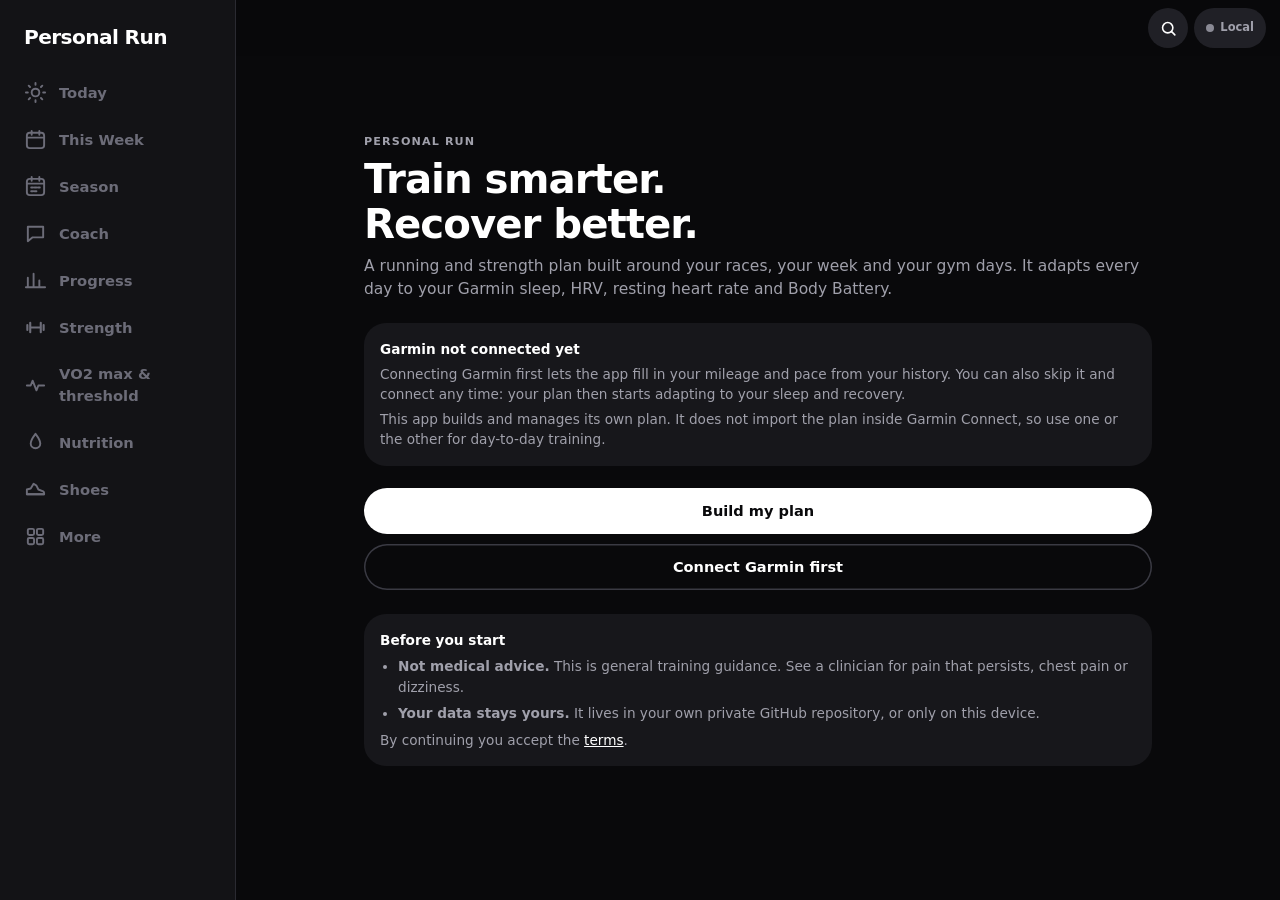
==== index.html @ b54bfad2 "Coach review fixes: effort-vs-load compares runs only (lifting no longer reads as runs feeling 170% " ====
<!doctype html>
<html lang="en" data-theme="dark">
<head>
<meta charset="utf-8">
<meta name="viewport" content="width=device-width, initial-scale=1, viewport-fit=cover">
<meta http-equiv="Content-Security-Policy" content="default-src 'self'; script-src 'self' 'unsafe-inline'; style-src 'self' 'unsafe-inline' https://fonts.googleapis.com; font-src https://fonts.gstatic.com; connect-src https://api.github.com https://ntfy.sh https://api.open-meteo.com https://geocoding-api.open-meteo.com; img-src 'self' data: blob:; manifest-src 'self'; media-src 'self' blob:; base-uri 'none'; form-action 'none'">
<meta name="referrer" content="no-referrer">
<meta name="theme-color" content="#09090b">
<meta name="apple-mobile-web-app-capable" content="yes">
<meta name="mobile-web-app-capable" content="yes">
<meta name="apple-mobile-web-app-status-bar-style" content="black-translucent">
<meta name="apple-mobile-web-app-title" content="Personal Run">
<title>Personal Run</title>
<meta name="description" content="Personal running and strength plan that adapts to your Garmin recovery data.">
<link rel="manifest" href="manifest.webmanifest">
<link rel="icon" href="pr-icon.svg" type="image/svg+xml">
<link rel="apple-touch-icon" href="pr-touch-180.png">
<link rel="preconnect" href="https://fonts.googleapis.com">
<link rel="preconnect" href="https://fonts.gstatic.com" crossorigin>
<link rel="stylesheet" href="https://fonts.googleapis.com/css2?family=Plus+Jakarta+Sans:wght@400;500;600;700;800&display=swap">
<style>
/* Run Plan v2: a clean consumer running-app look. Monochrome interface, colour comes only from workout types.
   Big bold type, pill buttons, soft rounded cards, bottom tab bar. */
:root {
  --bg: #09090b; --bg2: #131316; --card: #17171b; --card2: #202026; --line: #2a2a31; --line2: #3a3a43;
  --ink: #ffffff; --muted: #a0a0ab; --dim: #6c6c78; --inv: #09090b;
  --red: #ff5a4f; --gold: #ffc531; --green: #34d17f; --blue: #5b9dff; --gray: #8a8a95; --violet: #b58cff; --slate: #9fb0c0;
  --amber: #ffab2e; --danger: #ff5a5a;
  --font: 'Plus Jakarta Sans', system-ui, -apple-system, 'Segoe UI', Roboto, sans-serif;
  --r: 22px; --fs: 15.5px;
  --safe-b: env(safe-area-inset-bottom, 0px); --safe-t: env(safe-area-inset-top, 0px);
  color-scheme: dark;
}
:root[data-theme="light"] {
  --bg: #f3f3f6; --bg2: #ffffff; --card: #ffffff; --card2: #eeeef2; --line: #e3e3ea; --line2: #cfcfd9;
  --ink: #0b0b0d; --muted: #5d5d69; --dim: #8b8b97; --inv: #ffffff;
  --red: #e2382c; --gold: #c98f00; --green: #128a4b; --blue: #2c68d8; --gray: #6b6b77; --violet: #7a4be0; --slate: #5c7186; --amber: #b86e00; --danger: #d92d2d;
  color-scheme: light;
}
* { box-sizing: border-box; -webkit-tap-highlight-color: transparent; }
html { font-size: var(--fs); -webkit-text-size-adjust: 100%; }
html[data-size="1"] { --fs: 17px; } html[data-size="2"] { --fs: 18.5px; }
body { margin: 0; background: var(--bg); color: var(--ink); font-family: var(--font); font-size: 1rem; line-height: 1.5; min-height: 100vh; font-variant-numeric: tabular-nums; }
h1, h2, h3, h4, p { margin: 0; }
h1, h2, h3 { letter-spacing: -.025em; line-height: 1.12; }
button, input, select, textarea { font: inherit; color: inherit; }
button { cursor: pointer; }
a { color: var(--ink); }
:focus-visible { outline: 2px solid var(--ink); outline-offset: 2px; border-radius: 8px; }
[hidden] { display: none !important; }
.mono { font-variant-numeric: tabular-nums; }
.muted { color: var(--muted); } .dim { color: var(--dim); }
.small { font-size: .88rem; } .tiny { font-size: .76rem; }
.eyebrow { font-size: .72rem; font-weight: 800; letter-spacing: .1em; text-transform: uppercase; color: var(--muted); }

/* top bar */
.topbar { position: sticky; top: 0; z-index: 30; display: grid; grid-template-columns: 44px 1fr auto; align-items: center; gap: 6px; padding: calc(8px + var(--safe-t)) 14px 8px; background: color-mix(in srgb, var(--bg) 86%, transparent); backdrop-filter: blur(14px); -webkit-backdrop-filter: blur(14px); }
.topbar .title { font-weight: 800; font-size: 1rem; text-align: center; white-space: nowrap; overflow: hidden; text-overflow: ellipsis; }
.topbar .right { display: flex; align-items: center; gap: 6px; }
.iconbtn { width: 40px; height: 40px; border-radius: 50%; border: 0; background: var(--card2); display: inline-grid; place-items: center; flex: none; color: var(--ink); text-decoration: none; }
.iconbtn svg { width: 19px; height: 19px; }
.syncchip { text-decoration: none; display: inline-flex; align-items: center; gap: 6px; height: 40px; padding: 0 12px; border-radius: 999px; background: var(--card2); font-size: .74rem; font-weight: 700; color: var(--muted); flex: none; }
.syncchip i { width: 8px; height: 8px; border-radius: 50%; background: var(--gray); }
.syncchip[data-s="ok"] i { background: var(--green); }
.syncchip[data-s="busy"] i { background: var(--gold); animation: pulse 1s infinite; }
.syncchip[data-s="err"] i { background: var(--danger); }
@keyframes pulse { 50% { opacity: .3; } }
@media (prefers-reduced-motion: reduce) { .syncchip[data-s="busy"] i { animation: none; } * { scroll-behavior: auto !important; } }

/* bottom tabs */
.tabbar { position: fixed; left: 0; right: 0; bottom: 0; z-index: 30; display: grid; grid-template-columns: repeat(6, minmax(0, 1fr)); background: color-mix(in srgb, var(--bg2) 94%, transparent); backdrop-filter: blur(14px); -webkit-backdrop-filter: blur(14px); border-top: 1px solid var(--line); padding: 4px 6px calc(4px + var(--safe-b)); }
.tabbar a { display: grid; justify-items: center; gap: 2px; padding: 7px 2px 6px; text-decoration: none; color: var(--dim); font-size: .68rem; font-weight: 700; border-radius: 14px; }
.tabbar a svg { width: 23px; height: 23px; }
.tabbar a[aria-current="page"] { color: var(--ink); }
body.focus .tabbar { display: none; }
@media (min-width: 700px) { .tabbar { left: 50%; right: auto; transform: translateX(-50%); width: 540px; bottom: 16px; border: 1px solid var(--line); border-radius: 26px; padding: 6px; box-shadow: 0 12px 40px rgba(0,0,0,.35); } }

/* layout */
main { max-width: 640px; margin: 0 auto; padding: 6px 16px calc(104px + var(--safe-b)); display: grid; gap: 14px; }
.card { background: var(--card); border-radius: var(--r); padding: 16px; min-width: 0; }
:root[data-theme="light"] .card { box-shadow: 0 1px 2px rgba(20,20,40,.05); }
.card h2 { font-size: 1.3rem; font-weight: 800; }
.card h3 { font-size: 1.05rem; font-weight: 800; }
.row { display: flex; align-items: center; gap: 10px; }
.row.wrap { flex-wrap: wrap; }
.spread { display: flex; align-items: center; justify-content: space-between; gap: 10px; }
.grid2 { display: grid; grid-template-columns: repeat(2, minmax(0, 1fr)); gap: 10px; }
.grid3 { display: grid; grid-template-columns: repeat(3, minmax(0, 1fr)); gap: 8px; }
.grid4 { display: grid; grid-template-columns: repeat(4, minmax(0, 1fr)); gap: 8px; }
@media (max-width: 380px) { .grid4 { grid-template-columns: repeat(2, minmax(0, 1fr)); } }
.stack { display: grid; gap: 10px; }
.stack.tight { gap: 6px; }
.hr { height: 1px; background: var(--line); margin: 4px 0; }
.pagehead { padding: 6px 2px 0; }
.pagehead h1 { font-size: 2rem; font-weight: 800; }
.pagehead p { color: var(--muted); margin-top: 6px; }
.sechead { display: flex; align-items: baseline; justify-content: space-between; gap: 10px; padding: 6px 2px 0; }
.sechead h2 { font-size: 1.25rem; font-weight: 800; }
.sechead a, .sechead button { font-size: .86rem; font-weight: 700; color: var(--muted); text-decoration: none; background: none; border: 0; padding: 0; }

/* buttons, pills, chips */
.btn { display: inline-flex; align-items: center; justify-content: center; gap: 6px; min-height: 46px; padding: 0 20px; border-radius: 999px; border: 0; background: var(--card2); color: var(--ink); font-weight: 800; font-size: .94rem; text-decoration: none; }
.btn.primary { background: var(--ink); color: var(--inv); }
.btn.ghost { background: none; box-shadow: inset 0 0 0 1.5px var(--line2); }
.btn.danger { background: none; color: var(--danger); box-shadow: inset 0 0 0 1.5px var(--danger); }
.btn.sm { min-height: 36px; padding: 0 14px; font-size: .84rem; }
.btn.block { width: 100%; }
.btn[disabled] { opacity: .45; cursor: default; }
.btn[aria-pressed="true"] { background: var(--ink); color: var(--inv); }
.btns { display: flex; flex-wrap: wrap; gap: 8px; }
.pill { display: inline-flex; align-items: center; gap: 6px; padding: 4px 11px; border-radius: 999px; background: var(--card2); font-size: .78rem; font-weight: 700; }
.pill.teal, .pill.solid { background: var(--ink); color: var(--inv); }
.pill.warn { color: var(--amber); } .pill.bad { color: var(--danger); } .pill.good { color: var(--green); }
.chips { display: flex; flex-wrap: wrap; gap: 8px; }
.chip { border: 0; background: var(--card2); border-radius: 999px; padding: 9px 15px; font-size: .88rem; font-weight: 700; min-height: 40px; color: var(--ink); }
.chip[aria-pressed="true"] { background: var(--ink); color: var(--inv); }
.seg { display: grid; grid-auto-flow: column; grid-auto-columns: 1fr; gap: 4px; background: var(--card2); border-radius: 999px; padding: 4px; }
.seg button { border: 0; background: none; border-radius: 999px; padding: 9px 4px; font-weight: 800; font-size: .86rem; color: var(--muted); }
.seg button[aria-pressed="true"] { background: var(--ink); color: var(--inv); }

/* workout-type colours */
.t-long { --c: var(--red); } .t-speed { --c: var(--gold); } .t-easy, .t-recovery { --c: var(--green); }
.t-strength { --c: var(--blue); } .t-rest { --c: var(--gray); } .t-cross { --c: var(--slate); } .t-race { --c: var(--violet); }
.dot { width: 10px; height: 10px; border-radius: 50%; background: var(--c); display: inline-block; flex: none; }
.legend { display: flex; flex-wrap: wrap; gap: 6px 14px; font-size: .8rem; color: var(--muted); font-weight: 600; padding: 0 2px; }
.legend span { display: inline-flex; align-items: center; gap: 6px; }
.tico { width: 44px; height: 44px; border-radius: 14px; background: color-mix(in srgb, var(--c) 20%, transparent); color: var(--c); display: grid; place-items: center; flex: none; }
.tico svg { width: 22px; height: 22px; }

/* session cards */
.sess { display: grid; grid-template-columns: auto 1fr auto; gap: 2px 12px; align-items: center; background: var(--card); border-radius: 20px; padding: 13px 14px; text-decoration: none; color: inherit; position: relative; overflow: hidden; }
.sess::before { content: ''; position: absolute; left: 0; top: 0; bottom: 0; width: 5px; background: var(--c); }
.sess .tico { grid-row: 1 / span 2; }
.sess .sh { display: grid; gap: 1px; min-width: 0; }
.sess .lab { font-size: .68rem; font-weight: 800; letter-spacing: .09em; text-transform: uppercase; color: var(--c); }
.sess .ti { font-weight: 800; font-size: 1.04rem; letter-spacing: -.01em; }
.sess .meta { font-size: .8rem; color: var(--muted); grid-column: 2; font-weight: 600; }
.sess .big { grid-column: 3; grid-row: 1 / span 2; text-align: right; }
.sess .big b { font-weight: 800; font-size: 1.7rem; letter-spacing: -.04em; line-height: 1; }
.sess .big small { font-size: .74rem; color: var(--muted); font-weight: 700; margin-left: 2px; }
.sess .struct { grid-column: 1 / -1; padding-top: 8px; }
.sess.done { opacity: .55; }
.sess .flag { font-size: .7rem; font-weight: 700; color: var(--amber); }
.sess .tick { position: absolute; right: 12px; top: 10px; width: 20px; height: 20px; border-radius: 50%; background: var(--green); color: #05130b; font-size: .72rem; font-weight: 900; display: grid; place-items: center; }
.structure { display: flex; align-items: flex-end; gap: 2px; height: 34px; }
.structure i { display: block; border-radius: 4px 4px 2px 2px; min-width: 2px; }
.structure.lg { height: 76px; gap: 3px; }

/* today */
.greet { padding: 8px 2px 0; }
.greet .date { font-size: .8rem; font-weight: 800; letter-spacing: .08em; text-transform: uppercase; color: var(--muted); }
.greet h1 { font-size: 2.1rem; font-weight: 800; margin-top: 2px; }
.herow { border-radius: 26px; padding: 18px; background: linear-gradient(150deg, color-mix(in srgb, var(--c) 38%, var(--card)) 0%, var(--card) 70%); display: grid; gap: 12px; text-decoration: none; color: inherit; position: relative; }
.herow .lab { font-size: .72rem; font-weight: 800; letter-spacing: .1em; text-transform: uppercase; color: var(--c); }
:root[data-theme="light"] .herow .lab { color: var(--ink); }
.herow h2 { font-size: 1.75rem; font-weight: 800; }
.herow .nums { display: flex; gap: 18px; flex-wrap: wrap; }
.herow .nums div b { display: block; font-size: 1.5rem; font-weight: 800; letter-spacing: -.03em; line-height: 1.1; }
.herow .nums div span { font-size: .72rem; font-weight: 700; color: var(--muted); text-transform: uppercase; letter-spacing: .06em; }
.bar { height: 8px; border-radius: 999px; background: var(--card2); overflow: hidden; }
.bar i { display: block; height: 100%; border-radius: 999px; background: var(--ink); }
.wkprog .top { display: flex; justify-content: space-between; align-items: baseline; gap: 8px; }
.wkprog .top b { font-size: 1.05rem; font-weight: 800; }
.ring { width: 84px; height: 84px; flex: none; position: relative; }
.ring svg { width: 100%; height: 100%; transform: rotate(-90deg); }
.ring b { position: absolute; inset: 0; display: grid; place-items: center; font-weight: 800; font-size: 1.6rem; letter-spacing: -.03em; }
.ring small { display: none; }
.lv-green { --lv: var(--green); } .lv-amber { --lv: var(--amber); } .lv-red { --lv: var(--danger); } .lv-none { --lv: var(--gray); }
.metric { background: var(--card2); border-radius: 16px; padding: 10px 12px; min-width: 0; }
.metric span { display: block; font-size: .66rem; font-weight: 800; letter-spacing: .07em; text-transform: uppercase; color: var(--muted); }
.metric b { font-weight: 800; font-size: 1.2rem; letter-spacing: -.02em; }
.metric em { display: block; font-style: normal; font-size: .72rem; color: var(--muted); white-space: nowrap; overflow: hidden; text-overflow: ellipsis; }
.metric.warn b { color: var(--amber); } .metric.bad b { color: var(--danger); } .metric.good b { color: var(--green); }
.grid3 .metric b { font-size: 1.05rem; }
.advice .eyebrow { color: var(--lv); }
.reasons { margin: 8px 0 0; padding-left: 18px; color: var(--muted); font-size: .88rem; }
.weekstrip { display: grid; grid-template-columns: repeat(7, 1fr); gap: 4px; }
.weekstrip a { display: grid; justify-items: center; gap: 5px; padding: 8px 0; border-radius: 16px; text-decoration: none; color: var(--muted); font-size: .72rem; font-weight: 800; }
.weekstrip a span.n { font-size: .95rem; color: var(--ink); }
.weekstrip a.today { background: var(--ink); color: var(--inv); }
.weekstrip a.today span.n { color: var(--inv); }
.weekstrip .dots { display: flex; gap: 3px; min-height: 8px; }
.weekstrip .dots i { width: 7px; height: 7px; border-radius: 50%; background: var(--c); }
.weekstrip .dots i.dn { box-shadow: 0 0 0 2px var(--card), 0 0 0 3.5px var(--c); }

/* plan */
.season { display: grid; grid-auto-flow: column; grid-auto-columns: minmax(3px, 1fr); gap: 2px; align-items: end; height: 120px; }
.season button { border: 0; padding: 0; background: none; height: 100%; display: flex; align-items: flex-end; position: relative; }
.season button i { display: block; width: 100%; border-radius: 3px 3px 0 0; background: color-mix(in srgb, var(--pc, var(--line2)) 55%, var(--card)); }
.season button.cut i { background: color-mix(in srgb, var(--pc, var(--line2)) 35%, var(--card)); }
.season button.past i { background: color-mix(in srgb, var(--pc, var(--line2)) 30%, var(--card)); }
.season button.cur i { background: var(--ink); box-shadow: 0 0 0 1.5px var(--ink); }
.season button .rflag { position: absolute; left: 50%; transform: translateX(-50%); font-size: .85rem; line-height: 1; pointer-events: none; }
.phlegend { display: flex; flex-wrap: wrap; gap: 4px 12px; margin-top: 10px; font-size: .74rem; color: var(--muted); font-weight: 700; }
.phlegend i { display: inline-block; width: 9px; height: 9px; border-radius: 3px; margin-right: 5px; vertical-align: -1px; }
.phraces { display: flex; flex-wrap: wrap; gap: 4px 12px; margin-top: 6px; font-size: .74rem; font-weight: 700; }
.season button b { position: absolute; left: 15%; right: 15%; bottom: 0; background: var(--green); border-radius: 2px 2px 0 0; }
.phasebar { display: grid; grid-auto-flow: column; gap: 2px; margin-top: 6px; }
.phasebar span { font-size: .6rem; font-weight: 800; text-transform: uppercase; letter-spacing: .05em; color: var(--muted); border-top: 2px solid var(--line2); padding-top: 4px; overflow: hidden; white-space: nowrap; text-overflow: ellipsis; text-align: center; }
.pager { display: grid; grid-template-columns: 46px 1fr 46px; align-items: center; gap: 8px; text-align: center; }
.pager h2 { font-size: 1.7rem; font-weight: 800; }
.pager .ph { font-size: .74rem; font-weight: 800; letter-spacing: .09em; text-transform: uppercase; color: var(--muted); }
.pager .iconbtn { width: 46px; height: 46px; font-size: 1.3rem; font-weight: 800; }
.pager .iconbtn[disabled] { opacity: .3; }
.dayblock { display: grid; grid-template-columns: 44px 1fr; gap: 10px; align-items: start; }
.dayblock .d { text-align: center; padding-top: 10px; font-size: .7rem; font-weight: 800; text-transform: uppercase; color: var(--muted); letter-spacing: .06em; }
.dayblock .d b { display: block; font-size: 1.25rem; color: var(--ink); letter-spacing: -.02em; }
.dayblock.today .d b { background: var(--ink); color: var(--inv); border-radius: 12px; margin: 0 4px; }
.dayblock .items { display: grid; gap: 8px; min-width: 0; }
.restrow { display: flex; align-items: center; gap: 10px; padding: 12px 14px; border-radius: 20px; background: transparent; box-shadow: inset 0 0 0 1.5px var(--line); color: var(--muted); font-weight: 700; font-size: .92rem; text-decoration: none; }
.banner { background: var(--card2); border-radius: 16px; padding: 11px 14px; font-size: .9rem; }
.banner.warn { box-shadow: inset 3px 0 0 var(--amber); }
.banner.info { box-shadow: inset 3px 0 0 var(--line2); }
.racecard { border-radius: 26px; padding: 18px; background: linear-gradient(150deg, color-mix(in srgb, var(--violet) 40%, var(--card)), var(--card) 75%); display: grid; gap: 4px; text-decoration: none; color: inherit; }
.racecard .cd { font-size: 2.6rem; font-weight: 800; letter-spacing: -.04em; line-height: 1; }

/* session detail */
.steps { list-style: none; margin: 0; padding: 0; display: grid; gap: 10px; }
.steps li { display: grid; grid-template-columns: 10px 1fr auto; gap: 10px; align-items: start; }
.steps li .z { width: 10px; height: 10px; border-radius: 50%; margin-top: 7px; }
.steps li .pc { font-weight: 800; font-size: .86rem; text-align: right; white-space: nowrap; }
.steps li .pc .muted { font-weight: 600; }
.steps li .rc { grid-column: 2 / span 2; font-size: .8rem; color: var(--muted); margin-top: -6px; }
.ex { display: grid; grid-template-columns: 1fr auto; gap: 2px 12px; padding: 10px 0; border-top: 1px solid var(--line); }
.ex:first-child { border-top: 0; }
.ex .n { font-weight: 700; }
.ex .rx { font-weight: 800; font-size: .88rem; text-align: right; }
.ex .cue { color: var(--muted); font-size: .84rem; grid-column: 1 / -1; }
.block-h { font-size: .7rem; font-weight: 800; letter-spacing: .1em; text-transform: uppercase; color: var(--muted); display: flex; justify-content: space-between; margin-top: 12px; }
.detail { border-radius: 26px; padding: 18px; background: linear-gradient(160deg, color-mix(in srgb, var(--c) 22%, var(--card)) 0%, var(--card) 45%); }

/* accordion */
details.acc { background: var(--card); border-radius: var(--r); }
details.acc > summary { list-style: none; cursor: pointer; padding: 15px 16px; display: flex; gap: 10px; align-items: center; justify-content: space-between; }
details.acc > summary::-webkit-details-marker { display: none; }
details.acc > summary::after { content: '+'; font-weight: 700; font-size: 1.3rem; color: var(--muted); }
details.acc[open] > summary::after { content: '–'; }
details.acc .body { padding: 0 16px 16px; display: grid; gap: 10px; }

/* forms */
label.f { display: grid; gap: 6px; font-size: .8rem; font-weight: 700; color: var(--muted); min-width: 0; }
input.i, select.i, textarea.i { width: 100%; min-width: 0; border: 0; box-shadow: inset 0 0 0 1.5px var(--line2); background: var(--bg2); color: var(--ink); border-radius: 14px; padding: 12px 13px; font-size: 16px; font-weight: 600; }
input.i:focus, select.i:focus { outline: none; box-shadow: inset 0 0 0 2px var(--ink); }
textarea.i { min-height: 72px; resize: vertical; }
.check { display: flex; align-items: center; gap: 10px; font-size: .94rem; font-weight: 600; }
.check input { width: 22px; height: 22px; accent-color: var(--ink); flex: none; }
.rpe { display: grid; grid-template-columns: repeat(10, 1fr); gap: 4px; }
.rpe button { border: 0; background: var(--card2); border-radius: 12px; min-height: 40px; font-weight: 800; font-size: .88rem; }
.rpe button[aria-pressed="true"] { background: var(--ink); color: var(--inv); }
.err { color: var(--danger); font-size: .86rem; font-weight: 700; }
.ok-msg { color: var(--green); font-size: .86rem; font-weight: 700; }

/* sheets */
.sheet { position: fixed; inset: 0; z-index: 60; background: rgba(0,0,0,.62); display: flex; align-items: flex-end; justify-content: center; }
.sheet-card { width: 100%; max-width: 560px; max-height: 92vh; overflow-y: auto; background: var(--bg2); border-radius: 28px 28px 0 0; padding: 16px 18px calc(20px + var(--safe-b)); display: grid; gap: 12px; }
@media (min-width: 640px) { .sheet { align-items: center; } .sheet-card { border-radius: 28px; } }
.sheet-card h3 { font-size: 1.45rem; font-weight: 800; }
.grabber { width: 40px; height: 4px; border-radius: 2px; background: var(--line2); margin: -4px auto 2px; }

/* coach */
.thread { display: grid; gap: 10px; }
.msg { max-width: 88%; padding: 11px 14px; border-radius: 20px; font-size: .95rem; white-space: pre-line; }
.msg.me { justify-self: end; background: var(--ink); color: var(--inv); border-bottom-right-radius: 6px; font-weight: 600; }
.msg.coach { justify-self: start; background: var(--card); border-bottom-left-radius: 6px; }
.msg .acts { display: flex; flex-wrap: wrap; gap: 6px; margin-top: 10px; white-space: normal; }
.msg time { display: block; font-size: .66rem; opacity: .6; margin-top: 4px; font-weight: 600; }
.composer { position: sticky; bottom: calc(74px + var(--safe-b)); display: flex; gap: 8px; background: var(--card2); border-radius: 999px; padding: 6px 6px 6px 14px; box-shadow: 0 8px 30px rgba(0,0,0,.3); }
@media (min-width: 700px) { .composer { bottom: 96px; } }
.composer input { flex: 1; min-width: 0; border: 0; background: none; padding: 8px 0; font-size: 16px; outline: none; font-weight: 600; }

/* tiles, charts, tables */
.tiles { display: grid; grid-template-columns: repeat(2, minmax(0, 1fr)); gap: 10px; }
@media (min-width: 520px) { .tiles { grid-template-columns: repeat(3, minmax(0, 1fr)); } }
.tile { background: var(--card); border-radius: 20px; padding: 14px; }
.tile b { display: block; font-weight: 800; font-size: 1.7rem; letter-spacing: -.04em; line-height: 1.1; margin-top: 2px; }
.tile span { font-size: .68rem; font-weight: 800; letter-spacing: .07em; text-transform: uppercase; color: var(--muted); }
.tile em { font-style: normal; font-size: .76rem; color: var(--muted); font-weight: 600; }
svg.chart { width: 100%; height: auto; display: block; }
svg.chart text { font: 600 10px var(--font); fill: var(--muted); }
table.t { width: 100%; border-collapse: collapse; font-size: .88rem; }
table.t th, table.t td { text-align: left; padding: 9px 6px; border-bottom: 1px solid var(--line); vertical-align: top; }
table.t th { font-size: .66rem; font-weight: 800; letter-spacing: .07em; text-transform: uppercase; color: var(--muted); white-space: nowrap; }
table.t td.mono, table.t td.num { white-space: nowrap; font-weight: 700; }
table.t tr:last-child td { border-bottom: 0; }
table.t td.num, table.t th.num { text-align: right; }
.scroll { overflow-x: auto; margin: 0 -4px; padding: 0 4px; }
.list-item { display: grid; grid-template-columns: 1fr auto; gap: 2px 10px; padding: 11px 0; border-top: 1px solid var(--line); }
.list-item:first-child { border-top: 0; }
.list-item .n { font-weight: 700; }
.list-item .d { font-weight: 800; font-size: .86rem; text-align: right; }
.list-item .c { grid-column: 1 / -1; color: var(--muted); font-size: .85rem; }
ul.plain { margin: 0; padding-left: 18px; display: grid; gap: 6px; }
ol.num { margin: 0; padding-left: 20px; display: grid; gap: 8px; }
.menu { background: var(--card); border-radius: var(--r); overflow: hidden; }
.menu a, .menu button { display: flex; align-items: center; gap: 12px; width: 100%; padding: 14px 16px; border: 0; background: none; text-align: left; text-decoration: none; color: var(--ink); font-weight: 700; border-top: 1px solid var(--line); }
.menu a:first-child, .menu button:first-child { border-top: 0; }
.menu .v { margin-left: auto; color: var(--muted); font-weight: 600; font-size: .88rem; }
.menu .chev { color: var(--dim); font-weight: 800; }
.method, .opt { border: 0; box-shadow: inset 0 0 0 1.5px var(--line); border-radius: 20px; padding: 15px 16px; display: grid; gap: 5px; background: var(--card); text-align: left; width: 100%; color: var(--ink); }
.method[aria-pressed="true"], .opt[aria-pressed="true"] { box-shadow: inset 0 0 0 2.5px var(--ink); }
.method .k, .opt .k { font-weight: 800; font-size: 1.05rem; }
.opt .s { color: var(--muted); font-size: .88rem; font-weight: 500; }
.toast { position: fixed; left: 50%; transform: translateX(-50%); bottom: calc(92px + var(--safe-b)); z-index: 70; background: var(--ink); color: var(--inv); padding: 11px 18px; border-radius: 999px; font-weight: 800; font-size: .88rem; max-width: 90vw; box-shadow: 0 8px 30px rgba(0,0,0,.4); text-align: center; }
.wizard-steps { display: flex; gap: 5px; }
.wizard-steps i { flex: 1; height: 4px; border-radius: 2px; background: var(--line2); }
.wizard-steps i.on { background: var(--ink); }
.q h1 { font-size: 1.9rem; font-weight: 800; }
.q p.lead { color: var(--muted); margin-top: 8px; }
.wizfoot { display: grid; grid-template-columns: auto 1fr; gap: 10px; margin-top: 6px; }
.match { border-radius: 26px; padding: 18px; background: linear-gradient(150deg, color-mix(in srgb, var(--green) 30%, var(--card)), var(--card) 70%); display: grid; gap: 8px; }
.match h2 { font-size: 1.6rem; font-weight: 800; }
.searchbox { display: flex; align-items: center; gap: 8px; border-radius: 999px; padding: 0 14px; background: var(--card2); }
.searchbox input { flex: 1; min-width: 0; border: 0; background: none; padding: 12px 0; outline: none; font-size: 16px; font-weight: 600; }
.search-results { display: grid; gap: 6px; margin-top: 8px; }
.search-results a { display: block; padding: 11px 14px; border-radius: 16px; text-decoration: none; color: var(--ink); background: var(--card); font-weight: 700; }
.search-results a small { display: block; color: var(--muted); font-weight: 500; }
.empty { color: var(--muted); font-size: .92rem; padding: 6px 0; }
table.t td:first-child, table.t th { white-space: nowrap; }

/* ---- features: tabs, activities, calendar, workout logger, shoes, badges, health ---- */
.tabbar a { font-size: .64rem; }
.tabs { display: flex; gap: 6px; overflow-x: auto; scrollbar-width: none; margin: 0 -2px; padding: 2px; }
.tabs::-webkit-scrollbar { display: none; }
.tabs button { flex: 0 0 auto; border: 0; background: var(--card2); color: var(--muted); border-radius: 999px; padding: 8px 11px; font-weight: 800; font-size: .8rem; }
.tabs button[aria-pressed="true"] { background: var(--ink); color: var(--inv); }
.actrow { display: grid; grid-template-columns: auto 1fr auto; gap: 12px; align-items: center; padding: 10px 0; border-top: 1px solid var(--line); text-decoration: none; color: inherit; }
.card > .actrow:first-child, .items > .actrow:first-child { border-top: 0; }
.actrow .tico { width: 36px; height: 36px; border-radius: 12px; }
.actrow .sh { display: grid; min-width: 0; }
.actrow .sh b { font-weight: 800; white-space: nowrap; overflow: hidden; text-overflow: ellipsis; }
.actrow .sh small { color: var(--muted); font-size: .8rem; font-weight: 600; white-space: nowrap; overflow: hidden; text-overflow: ellipsis; }
.actrow .chev, .chev { color: var(--dim); font-weight: 800; }
.actrow.done .sh b::after { content: ' ✓'; color: var(--green); }
.calgrid { display: grid; grid-template-columns: repeat(7, minmax(0, 1fr)); gap: 3px; }
.calgrid em { font-style: normal; text-align: center; font-size: .66rem; font-weight: 800; color: var(--muted); padding-bottom: 4px; }
.calgrid > a, .calgrid > span { display: grid; justify-items: center; align-items: center; grid-template-rows: 20px 12px 12px 4px; gap: 2px; padding: 6px 0 4px; border-radius: 12px; text-decoration: none; color: var(--ink); height: 68px; box-sizing: border-box; overflow: hidden; }
.calgrid > a:hover { background: var(--card2); }
.calgrid b { font-size: .9rem; font-weight: 800; }
.calgrid small { font-size: .62rem; color: var(--green); font-weight: 800; line-height: 12px; }
.calgrid .dots { display: flex; gap: 2px; min-height: 7px; }
.calgrid .dots i { width: 6px; height: 6px; border-radius: 50%; background: var(--c); }
.calgrid .dots i.dn { box-shadow: 0 0 0 1.5px var(--card), 0 0 0 3px var(--c); }
.calgrid .out { opacity: .35; }
.calgrid .today { background: var(--ink); }
.calgrid .today b { color: var(--inv); }
.calweek { padding: 4px 14px; }
.calday { display: grid; grid-template-columns: 42px 1fr; gap: 10px; padding: 8px 0; border-top: 1px solid var(--line); }
.calday:first-child { border-top: 0; }
.calday .d { font-size: .7rem; font-weight: 800; color: var(--muted); text-transform: uppercase; display: grid; }
.calday .d b { font-size: 1.1rem; color: var(--ink); }
.calday.today .d b { color: var(--green); }
.calday .items { display: grid; gap: 2px; min-width: 0; }
.calday .actrow { padding: 6px 0; border-top: 0; }
.calplan { display: flex; align-items: center; gap: 8px; font-size: .88rem; font-weight: 700; color: var(--muted); text-decoration: none; padding: 7px 0; }
.calplan i { width: 8px; height: 8px; border-radius: 50%; background: var(--c); flex: 0 0 auto; }
.calplan.rest { font-weight: 600; color: var(--dim); }
.wkhead { position: sticky; top: calc(var(--safe-t) + 60px); z-index: 5; background: color-mix(in srgb, var(--bg) 92%, transparent); backdrop-filter: blur(12px); -webkit-backdrop-filter: blur(12px); margin: 0 -16px; padding: 8px 16px 10px; }
.wkhead .clock { font-variant-numeric: tabular-nums; font-weight: 800; font-size: 1.3rem; background: var(--card2); border-radius: 999px; padding: 6px 14px; }
.exstrip { display: flex; gap: 6px; overflow-x: auto; margin-top: 10px; scrollbar-width: none; }
.exstrip::-webkit-scrollbar { display: none; }
.exstrip button { flex: 0 0 auto; border: 0; background: var(--card2); color: var(--ink); border-radius: 14px; padding: 6px 10px; font-weight: 800; display: grid; justify-items: center; min-width: 54px; }
.exstrip button small { font-size: .6rem; font-weight: 700; color: var(--muted); max-width: 70px; white-space: nowrap; overflow: hidden; text-overflow: ellipsis; }
.exstrip button.dn { background: color-mix(in srgb, var(--green) 25%, var(--card2)); }
.excard h3 { font-size: 1.02rem; }
table.sets { width: 100%; border-collapse: collapse; margin-top: 8px; font-size: .88rem; }
table.sets th { font-size: .62rem; font-weight: 800; letter-spacing: .07em; text-transform: uppercase; color: var(--muted); text-align: left; padding: 4px; }
table.sets td { padding: 4px; vertical-align: middle; }
table.sets td:first-child { font-weight: 800; width: 28px; }
table.sets td.muted { font-size: .8rem; white-space: nowrap; }
table.sets .i { min-height: 40px; padding: 6px 8px; text-align: center; font-weight: 800; }
table.sets tr.dn td { background: color-mix(in srgb, var(--green) 12%, transparent); }
table.sets tr.dn td:first-child { border-radius: 10px 0 0 10px; } table.sets tr.dn td:last-child { border-radius: 0 10px 10px 0; }
.setchk { width: 40px; height: 40px; border-radius: 12px; border: 0; background: var(--card2); color: var(--dim); font-weight: 900; font-size: 1rem; }
.setchk[aria-pressed="true"] { background: var(--green); color: #05130b; }
.iconbtn.sm { width: 34px; height: 34px; font-size: 1.1rem; }
.restbar { position: fixed; left: 12px; right: 12px; bottom: calc(76px + var(--safe-b, 0px)); z-index: 40; display: flex; align-items: center; gap: 8px; background: var(--ink); color: var(--inv); border-radius: 999px; padding: 8px 8px 8px 18px; box-shadow: 0 10px 30px rgba(0,0,0,.4); }
.restbar span { font-weight: 800; font-size: .8rem; text-transform: uppercase; letter-spacing: .08em; }
.restbar b { font-size: 1.4rem; font-weight: 800; font-variant-numeric: tabular-nums; flex: 1; }
.restbar button { border: 0; border-radius: 999px; background: color-mix(in srgb, var(--inv) 12%, transparent); color: var(--inv); font-weight: 800; padding: 9px 12px; }
@media (min-width: 700px) { .restbar { left: 50%; right: auto; transform: translateX(-50%); width: 440px; bottom: 96px; } }
.liftrow { display: grid; grid-template-columns: 1fr auto; gap: 10px; align-items: center; width: 100%; text-align: left; border: 0; background: none; color: inherit; padding: 10px 0; border-top: 1px solid var(--line); }
.liftrow:first-child { border-top: 0; }
.liftrow .sh { display: grid; min-width: 0; } .liftrow .sh small { color: var(--muted); font-size: .78rem; }
.liftrow .num { text-align: right; display: grid; justify-items: end; }
.liftrow .num b { font-size: 1.3rem; font-weight: 800; }
.liftrow em { font-style: normal; font-size: .72rem; font-weight: 800; border-radius: 999px; padding: 1px 8px; }
.liftrow em.up { background: color-mix(in srgb, var(--green) 22%, transparent); color: var(--green); }
.liftrow em.down { background: color-mix(in srgb, var(--danger) 18%, transparent); color: var(--danger); }
.badges { display: grid; grid-template-columns: repeat(3, minmax(0, 1fr)); gap: 10px; }
.badge { display: grid; justify-items: center; gap: 2px; text-decoration: none; color: inherit; background: var(--card2); border-radius: 18px; padding: 12px 6px; }
.badge i { font-style: normal; font-size: .7rem; font-weight: 800; letter-spacing: .06em; text-transform: uppercase; background: var(--ink); color: var(--inv); border-radius: 999px; padding: 2px 9px; }
.badge b { font-size: 1.15rem; font-weight: 800; font-variant-numeric: tabular-nums; }
.badge small { font-size: .7rem; color: var(--muted); }
.badge.off { opacity: .45; }
.shoecard { display: block; text-decoration: none; color: inherit; }
.hm .hv { font-size: 1.9rem; font-weight: 800; letter-spacing: -.03em; }
.hm .hv small { font-size: .85rem; color: var(--muted); }
.trend { text-align: right; font-weight: 800; font-size: .95rem; display: grid; justify-items: end; color: var(--muted); }
.trend small { font-size: .66rem; font-weight: 700; color: var(--dim); }
.trend.good { color: var(--green); } .trend.bad { color: var(--amber); }
.gauge { width: 100%; height: auto; display: block; }
.ltgrid { display: grid; grid-template-columns: repeat(2, minmax(0, 1fr)); gap: 14px 12px; margin-top: 12px; }
.ltgrid > div { border-top: 1px solid var(--line2); padding-top: 8px; display: grid; }
.ltgrid b { font-size: 1.6rem; font-weight: 800; letter-spacing: -.02em; }
.ltgrid b small { font-size: .85rem; font-weight: 700; color: var(--muted); }
.ltgrid span { font-size: .8rem; color: var(--muted); display: flex; align-items: center; gap: 6px; }
.ltgrid span i { width: 9px; height: 9px; border-radius: 2px; }
.promptcard { box-shadow: inset 0 0 0 1.5px color-mix(in srgb, var(--violet) 60%, transparent); }
textarea.i { min-height: 80px; padding: 10px 12px; resize: vertical; font: inherit; }
/* ---- features 2 ---- */
.feelrow { display: grid; grid-template-columns: repeat(5, minmax(0, 1fr)); gap: 6px; margin-top: 6px; }
.feelrow button { border: 0; background: var(--card2); color: var(--muted); border-radius: 14px; padding: 8px 2px; font-size: .66rem; font-weight: 800; display: grid; justify-items: center; gap: 2px; }
.feelrow button span { font-size: 1.4rem; line-height: 1.1; }
.feelrow button[aria-pressed="true"] { background: var(--blue); color: #fff; }
.overload { background: var(--card2); border-radius: 14px; padding: 10px 12px; margin-top: 10px; display: grid; gap: 4px; }
.fuel .kcal { display: flex; align-items: baseline; gap: 8px; margin: 6px 0 10px; }
.fuel .kcal b { font-size: 2.3rem; font-weight: 800; letter-spacing: -.04em; }
.fuel .kcal span { color: var(--muted); font-weight: 700; }
.honest { box-shadow: inset 0 0 0 1.5px color-mix(in srgb, var(--amber) 70%, transparent); }
.edweek { padding: 4px 12px; }
.edday { display: grid; grid-template-columns: 44px 1fr; gap: 10px; padding: 8px 0; border-top: 1px solid var(--line); min-height: 58px; border-radius: 12px; transition: background .12s; }
.edday:first-child { border-top: 0; }
.edday .d { font-size: .7rem; font-weight: 800; color: var(--muted); text-transform: uppercase; display: grid; align-content: center; }
.edday .d b { font-size: 1.1rem; color: var(--ink); }
.edday.today .d b { color: var(--green); }
.edday.past { opacity: .6; }
.edday.over { background: color-mix(in srgb, var(--blue) 18%, transparent); }
.edday .items { display: grid; gap: 6px; align-content: center; min-width: 0; }
.edday .restlbl { color: var(--dim); font-weight: 700; font-size: .9rem; }
.edchip { display: flex; align-items: center; gap: 10px; background: var(--card2); border-radius: 14px; padding: 9px 12px; touch-action: none; user-select: none; -webkit-user-select: none; cursor: grab; box-shadow: inset 4px 0 0 var(--c); }
.edchip .grip { color: var(--dim); font-weight: 900; letter-spacing: -2px; }
.edchip .tx { display: grid; min-width: 0; } .edchip .tx b { font-size: .92rem; white-space: nowrap; overflow: hidden; text-overflow: ellipsis; } .edchip .tx small { color: var(--muted); font-size: .76rem; }
.edchip.sel { outline: 2px solid var(--blue); }
.edchip.dn { opacity: .55; }
.edchip.lifted { opacity: .3; }
.edchip.ghost { position: fixed; left: 0; top: 0; z-index: 100; pointer-events: none; box-shadow: inset 4px 0 0 var(--c), 0 12px 30px rgba(0,0,0,.45); opacity: .95; }

/* ---- features 3: style catalog, countdowns, dashboard, glance, desktop ---- */
.deskonly { display: none !important; }
.method .tags { display: flex; flex-wrap: wrap; gap: 5px; }
.method .tags i { font-style: normal; font-size: .7rem; font-weight: 800; background: var(--card2); border-radius: 999px; padding: 2px 9px; color: var(--muted); }
.cdstrip { display: grid; grid-template-columns: repeat(auto-fill, minmax(min(100%, 150px), 1fr)); gap: 10px; }
.cdstrip .cd { min-width: 0; display: grid; grid-template-columns: auto 1fr; column-gap: 6px; align-items: baseline; background: var(--card); border-radius: 18px; padding: 12px 14px; text-decoration: none; color: inherit; }
.cdstrip .cd.a { box-shadow: inset 0 0 0 1.5px color-mix(in srgb, var(--violet) 60%, transparent); }
.cdstrip .cd b { font-size: 1.7rem; font-weight: 800; letter-spacing: -.04em; line-height: 1; }
.cdstrip .cd small { color: var(--muted); font-weight: 700; font-size: .78rem; }
.cdstrip .cd span { grid-column: 1 / -1; font-weight: 800; font-size: .9rem; margin-top: 4px; white-space: nowrap; overflow: hidden; text-overflow: ellipsis; min-width: 0; }
.cdstrip .cd em { grid-column: 1 / -1; font-style: normal; font-size: .72rem; color: var(--muted); line-height: 1.35; }
.dash { display: grid; gap: 14px; grid-template-columns: minmax(0, 1fr); }
.dash > * { min-width: 0; }
.splitbar { display: flex; height: 16px; border-radius: 999px; overflow: hidden; margin-top: 10px; background: var(--card2); }
.heat { display: grid; gap: 3px; margin-top: 10px; align-items: center; }
.heat em { font-style: normal; font-size: .6rem; color: var(--muted); font-weight: 800; padding-right: 4px; }
.heat i { aspect-ratio: 1; border-radius: 3px; background: var(--card2); min-width: 0; }
.dyn { display: grid; gap: 4px 16px; grid-template-columns: minmax(0, 1fr); }
.chart.wide { width: 100%; height: auto; }
@media (min-width: 1024px) {
  .deskonly { display: grid !important; }
  body { padding-left: 236px; }
  .tabbar { left: 0; top: 0; bottom: 0; right: auto; width: 236px; transform: none; grid-template-columns: minmax(0, 1fr); align-content: start; gap: 2px; border: 0; border-right: 1px solid var(--line); border-radius: 0; padding: 18px 12px; box-shadow: none; background: var(--bg2); }
  .tabbar .brand { font-weight: 800; font-size: 1.3rem; letter-spacing: -.03em; padding: 4px 12px 16px; }
  .tabbar a { grid-auto-flow: column; justify-content: start; justify-items: start; align-items: center; gap: 12px; font-size: .95rem; padding: 11px 12px; border-radius: 14px; }
  .tabbar a.deskonly { display: grid !important; }
  .tabbar a[aria-current="page"] { background: var(--card2); }
  main { max-width: 820px; padding-bottom: 60px; }
  body.wide main { max-width: 1480px; padding-left: 28px; padding-right: 28px; }
  .dash { grid-template-columns: repeat(12, minmax(0, 1fr)); gap: 16px; }
  .dash .c12 { grid-column: span 12; } .dash .c8 { grid-column: span 8; } .dash .c6 { grid-column: span 6; } .dash .c4 { grid-column: span 4; }
  .dash .tiles.k6 { grid-template-columns: repeat(6, minmax(0, 1fr)); }
  .dyn { grid-template-columns: repeat(5, minmax(0, 1fr)); }
  .toast { bottom: 28px; left: calc(50% + 118px); }
  .restbar { left: calc(50% + 118px); bottom: 28px; }
  .composer { bottom: 20px; }
  .sheet { padding-left: 236px; }
}
@media (min-width: 1024px) and (max-width: 1280px) { .dash .c4, .dash .c8 { grid-column: span 12; } .dash .tiles.k6 { grid-template-columns: repeat(3, minmax(0, 1fr)); } .dyn { grid-template-columns: repeat(3, minmax(0, 1fr)); } }

.chart text.bl { font-size: 7.5px; font-weight: 800; }

/* ---- features 4: exercise library ---- */
.exlink { border: 0; background: none; color: inherit; font: inherit; font-weight: 800; text-align: left; padding: 0; display: inline-flex; align-items: center; gap: 6px; text-decoration: underline; text-decoration-color: var(--line2); text-underline-offset: 3px; }
.exlink .info { flex: 0 0 auto; width: 17px; height: 17px; border-radius: 50%; background: var(--card2); color: var(--muted); font-size: .68rem; font-weight: 800; display: inline-grid; place-items: center; text-decoration: none; font-style: italic; }
.sheet-card h4 { font-size: .78rem; font-weight: 800; letter-spacing: .08em; text-transform: uppercase; color: var(--muted); margin: 6px 0 0; }
.tagsrow { display: flex; flex-wrap: wrap; gap: 6px; }
.tagsrow i { font-style: normal; font-size: .72rem; font-weight: 800; background: var(--card2); border-radius: 999px; padding: 3px 10px; color: var(--muted); }
.tagsrow i.deep { background: color-mix(in srgb, var(--violet) 25%, var(--card2)); color: var(--ink); }
.exdiag { display: flex; align-items: center; justify-content: center; gap: 6px; background: var(--card2); border-radius: 18px; padding: 10px; }
.exdiag figure { margin: 0; flex: 1 1 0; max-width: 150px; text-align: center; }
.exdiag svg { width: 100%; height: auto; display: block; }
.exdiag figcaption { font-size: .7rem; font-weight: 800; color: var(--muted); text-transform: uppercase; letter-spacing: .08em; }
.exdiag .arrow { font-size: 1.4rem; color: var(--dim); font-weight: 800; }
.musc { width: 100%; max-width: 300px; height: auto; display: block; margin: 0 auto; }
.musc .body > * { fill: var(--card2); }
.musc ellipse, .musc rect, .musc path { fill: color-mix(in srgb, var(--line2) 70%, transparent); }
.musc .body rect, .musc .body circle, .musc .body path { fill: var(--line); }
.musc .s { fill: var(--amber); opacity: .75; }
.musc .p { fill: var(--red); }
.musc text { font-size: 9px; font-weight: 800; fill: var(--muted); }
.btn.sublink { justify-content: space-between; text-align: left; border-radius: 16px; min-height: 48px; }
.btn.sublink span:first-child { min-width: 0; overflow: hidden; text-overflow: ellipsis; }
/* ---- nothing may be wider than the screen ---- */
html, body { max-width: 100%; overflow-x: clip; }
main > *, .card > *, .stack > * { min-width: 0; }
.actrow { grid-template-columns: auto minmax(0, 1fr) auto; }
.liftrow { grid-template-columns: minmax(0, 1fr) auto; }
.calday { grid-template-columns: 42px minmax(0, 1fr); }
.edday { grid-template-columns: 44px minmax(0, 1fr); }
.list-item { grid-template-columns: minmax(0, 1fr) auto; }
.ex { grid-template-columns: minmax(0, 1fr) auto; }
.sess { grid-template-columns: auto minmax(0, 1fr) auto; }
.spread > * { min-width: 0; }
.scroll { overflow-x: auto; max-width: 100%; -webkit-overflow-scrolling: touch; }
.chart { max-width: 100%; }
.btns { flex-wrap: wrap; }
h1, h2, h3, p, li, td { overflow-wrap: anywhere; }
table.sets { table-layout: fixed; } table.sets th:nth-child(2), table.sets td:nth-child(2) { width: 27%; } table.sets th:last-child, table.sets td:last-child { width: 46px; }
table.sets .i { width: 100%; min-width: 0; padding-left: 2px; padding-right: 2px; }

/* ---- features 5: lift bubble, preview, sectioned workout, summary ---- */
.liftbub { display: grid; grid-template-columns: auto minmax(0, 1fr) auto; gap: 4px 12px; align-items: center; background: var(--card); border-radius: 20px; padding: 14px; text-decoration: none; color: inherit; position: relative; overflow: hidden; }
.liftbub::before { content: ''; position: absolute; left: 0; top: 0; bottom: 0; width: 5px; background: var(--c); }
.liftbub .sh { display: grid; gap: 2px; min-width: 0; }
.liftbub .lab { font-size: .68rem; font-weight: 800; letter-spacing: .09em; text-transform: uppercase; color: var(--c); }
.liftbub .ti { font-weight: 800; font-size: 1.06rem; letter-spacing: -.01em; }
.liftbub .ds { font-size: .84rem; color: var(--muted); font-weight: 600; }
.liftbub .flag { font-size: .72rem; font-weight: 700; color: var(--amber); }
.liftbub .chev { font-size: 1.4rem; color: var(--dim); }
.liftbub.done { opacity: .6; }
.liftbub .tick { position: absolute; right: 12px; top: 10px; width: 20px; height: 20px; border-radius: 50%; background: var(--green); color: #05130b; font-size: .72rem; font-weight: 900; display: grid; place-items: center; }
.liftbub.hero { padding: 18px; border-radius: 26px; background: linear-gradient(150deg, color-mix(in srgb, var(--c) 38%, var(--card)) 0%, var(--card) 70%); }
.liftbub.hero .ti { font-size: 1.4rem; }
.secno { display: inline-grid; place-items: center; width: 22px; height: 22px; border-radius: 50%; background: var(--card2); font-size: .75rem; margin-right: 8px; vertical-align: 2px; }
.stickybtns { position: sticky; bottom: calc(80px + var(--safe-b)); z-index: 6; display: flex; gap: 8px; }
.stickybtns .btn { flex: 1; box-shadow: 0 10px 30px rgba(0,0,0,.35); }
.wkhead .sectitle { font-size: 1.15rem; font-weight: 800; display: block; }
.secdots { display: grid; grid-auto-flow: column; grid-auto-columns: minmax(0, 1fr); gap: 6px; margin-top: 10px; }
.secdots button { border: 0; background: none; padding: 0; display: grid; gap: 4px; color: var(--dim); font-size: .62rem; font-weight: 800; text-transform: uppercase; letter-spacing: .04em; text-align: left; min-width: 0; }
.secdots button span { white-space: nowrap; overflow: hidden; text-overflow: ellipsis; }
.secdots i { display: block; height: 5px; border-radius: 999px; background: var(--card2); }
.secdots .dn i { background: var(--green); } .secdots .on i { background: var(--ink); } .secdots .on { color: var(--ink); }
.secnav { position: sticky; bottom: calc(80px + var(--safe-b)); z-index: 6; display: grid; grid-template-columns: auto minmax(0, 1fr); gap: 8px; }
.secnav .btn { box-shadow: 0 10px 30px rgba(0,0,0,.35); min-width: 0; }
.secnav .btn.primary { white-space: nowrap; overflow: hidden; text-overflow: ellipsis; display: block; line-height: 46px; text-align: center; }
.wurow { display: grid; grid-template-columns: auto minmax(0, 1fr); gap: 12px; align-items: center; width: 100%; text-align: left; border: 0; background: var(--card); color: inherit; border-radius: 18px; padding: 12px 14px; }
.wurow .ck { width: 30px; height: 30px; border-radius: 50%; box-shadow: inset 0 0 0 2px var(--line2); display: grid; place-items: center; font-weight: 900; color: #05130b; }
.wurow.dn .ck { background: var(--green); box-shadow: none; }
.wurow .sh { display: grid; min-width: 0; } .wurow .sh b { font-weight: 800; } .wurow .sh small { color: var(--muted); font-size: .8rem; }
.wurow.dn .sh b { text-decoration: line-through; text-decoration-color: var(--muted); }
table.sets.bw th:nth-child(2), table.sets.bw td:nth-child(2) { width: auto; }
table.sets.wt th:nth-child(2), table.sets.wt td:nth-child(2) { width: auto; }
table.sets th:first-child, table.sets td:first-child { width: 34px; }
.hxbtn { display: grid; grid-template-columns: auto minmax(0, 1fr) auto; gap: 8px; align-items: center; width: 100%; border: 0; background: var(--card2); color: inherit; border-radius: 14px; padding: 10px 12px; margin-top: 10px; text-align: left; font-size: .84rem; }
.hxbtn span:first-child { font-weight: 800; } .hxbtn b { color: var(--green); text-align: right; white-space: nowrap; overflow: hidden; text-overflow: ellipsis; } .hxbtn .chev { color: var(--dim); }
.hxbox { background: var(--card2); border-radius: 0 0 14px 14px; margin-top: -6px; padding: 12px; display: grid; gap: 6px; }
.setchips { display: flex; flex-wrap: wrap; gap: 8px; margin-top: 10px; }
.setchip { border: 0; border-radius: 999px; background: var(--card2); color: var(--ink); font-weight: 800; padding: 10px 16px; }
.setchip.dn { background: var(--green); color: #05130b; }
.donehead { text-align: center; padding: 18px 0 4px; }
.donehead h1 { font-size: 2.1rem; font-weight: 800; letter-spacing: -.03em; }
.donehead p { color: var(--muted); }
.tile.big b { font-size: 2.2rem; }
.banner.good { box-shadow: inset 3px 0 0 var(--green); }
@media (min-width: 1024px) { .stickybtns, .secnav { bottom: 20px; } }
.nw { white-space: nowrap; display: inline-block; margin-right: 4px; }

/* ===== features 6: week preview, offers, zones, run bubbles, load focus ===== */
.pvstats { display: grid; grid-template-columns: repeat(4, minmax(0, 1fr)); gap: 8px; margin-bottom: 10px; }
.pvstats > div { background: var(--card); border-radius: 18px; padding: 12px 8px; text-align: center; display: grid; gap: 2px; }
.pvstats b { font-size: 1.45rem; font-weight: 800; letter-spacing: -.04em; line-height: 1; }
.pvstats span { font-size: .7rem; font-weight: 700; color: var(--muted); text-transform: uppercase; letter-spacing: .06em; }
.pvhint { margin: 2px 2px 10px; }
.pvdays { display: grid; gap: 8px; }
.pvday { display: grid; grid-template-columns: 46px minmax(0, 1fr); gap: 10px; background: var(--card); border-radius: 20px; padding: 10px; min-height: 64px; transition: background .12s, box-shadow .12s; }
.pvday.rest { background: color-mix(in srgb, var(--card) 55%, transparent); }
.pvday .pvd { display: grid; align-content: center; justify-items: center; gap: 0; border-radius: 14px; background: var(--card2); padding: 6px 0; }
.pvday .pvd span { font-size: .66rem; font-weight: 800; letter-spacing: .08em; text-transform: uppercase; color: var(--muted); }
.pvday .pvd b { font-size: 1.15rem; font-weight: 800; letter-spacing: -.03em; line-height: 1.1; }
.pvday.today .pvd { background: var(--ink); } .pvday.today .pvd span, .pvday.today .pvd b { color: var(--inv); }
.pvday.past { opacity: .5; }
.pvday.over { box-shadow: inset 0 0 0 2px var(--blue); background: color-mix(in srgb, var(--blue) 14%, var(--card)); }
.pvday.sel { box-shadow: inset 0 0 0 2px var(--blue); }
.pvday .restlbl { color: var(--dim); font-weight: 700; font-size: .9rem; align-self: center; }
.pvitems { display: grid; gap: 6px; align-content: center; min-width: 0; }
.pvitems.cluster { position: relative; }
.pvitems.cluster .pvchip + .pvchip { margin-top: -2px; }
.pvchip { position: relative; display: grid; grid-template-columns: auto minmax(0, 1fr) auto; gap: 10px; align-items: center; background: var(--card2); border-radius: 15px; padding: 9px 8px 9px 10px; touch-action: none; user-select: none; -webkit-user-select: none; cursor: grab; box-shadow: inset 4px 0 0 var(--c); }
.pvchip .tico { width: 32px; height: 32px; border-radius: 10px; }
.pvchip .tico svg { width: 17px; height: 17px; }
.pvchip .tx { display: grid; min-width: 0; line-height: 1.3; }
.pvchip .tx b { font-size: .93rem; font-weight: 800; white-space: nowrap; overflow: hidden; text-overflow: ellipsis; }
.pvchip .tx small { color: var(--muted); font-size: .76rem; font-weight: 700; }
.pvchip .tx em { font-style: normal; color: var(--dim); font-size: .74rem; display: -webkit-box; -webkit-line-clamp: 2; -webkit-box-orient: vertical; overflow: hidden; }
.pvchip.sel { outline: 2px solid var(--blue); outline-offset: 1px; }
.pvchip.dn { opacity: .55; }
.pvchip.lifted { opacity: .25; }
.pvx { width: 32px; height: 32px; border-radius: 50%; border: 0; background: transparent; color: var(--dim); font-size: .9rem; font-weight: 800; display: grid; place-items: center; }
.pvx:hover, .pvx:focus-visible { background: color-mix(in srgb, var(--danger) 16%, transparent); color: var(--danger); }
.pvsplit { justify-self: start; border: 0; background: none; color: var(--muted); font-size: .76rem; font-weight: 800; padding: 2px 4px; text-decoration: underline; text-underline-offset: 3px; }
.pvghost { position: fixed; left: 0; top: 0; z-index: 100; pointer-events: none; display: grid; gap: 6px; padding: 6px; border-radius: 18px; background: color-mix(in srgb, var(--bg2) 85%, transparent); box-shadow: 0 16px 40px rgba(0,0,0,.5); }
.pvghost .pvchip { grid-template-columns: auto minmax(0, 1fr); }
.pvrem { display: grid; grid-template-columns: minmax(0, 1fr) auto auto; gap: 8px; align-items: center; background: var(--card); border-radius: 16px; padding: 10px 10px 10px 14px; box-shadow: inset 4px 0 0 var(--c); }
.pvrem .tx, .mrow .tx { display: grid; min-width: 0; } .pvrem .tx b, .mrow .tx b { font-size: .92rem; text-decoration: line-through; text-decoration-color: var(--dim); white-space: nowrap; overflow: hidden; text-overflow: ellipsis; } .pvrem small, .mrow small { color: var(--muted); font-size: .76rem; }
.mrow .tx b { text-decoration: none; }
.mrow { display: flex; flex-wrap: wrap; gap: 6px 8px; align-items: center; padding: 8px 8px 8px 12px; border-radius: 14px; background: var(--card2); box-shadow: inset 4px 0 0 var(--c); }
.pvfoot { margin-top: 14px; }
.pvmini { display: grid; grid-template-columns: repeat(7, 1fr); gap: 4px; margin-top: 10px; }
.pvmini > div { display: grid; justify-items: center; gap: 3px; background: var(--card2); border-radius: 10px; padding: 6px 0 7px; }
.pvmini span { font-size: .68rem; font-weight: 800; color: var(--muted); }
.pvmini i { width: 8px; height: 8px; border-radius: 50%; background: var(--c); } .pvmini i.none { background: var(--line2); }
.reviewcard { display: block; text-decoration: none; color: inherit; box-shadow: inset 0 0 0 1.5px color-mix(in srgb, var(--blue) 45%, transparent); }
.reviewcard h3 { margin-top: 3px; font-size: 1.12rem; }
.offer { box-shadow: inset 0 0 0 1.5px color-mix(in srgb, var(--green) 45%, transparent); }
.offer h3 { margin-top: 3px; }
.altlist { display: grid; gap: 8px; }
.alt { text-align: left; border: 0; background: var(--card); border-radius: 16px; padding: 12px 14px; display: grid; gap: 3px; color: var(--ink); }
.alt b { font-size: .98rem; } .alt span { color: var(--muted); font-size: .84rem; line-height: 1.4; }
.alt:hover, .alt:focus-visible { background: var(--card2); }
.step { display: grid; grid-template-columns: 30px minmax(0, 1fr); gap: 12px; align-items: start; }
.step > span { width: 30px; height: 30px; border-radius: 50%; background: var(--ink); color: var(--inv); display: grid; place-items: center; font-weight: 800; font-size: .9rem; }
.topicrow { display: flex; gap: 8px; align-items: center; margin-top: 8px; min-width: 0; }
.topicrow code { flex: 1; min-width: 0; overflow-wrap: anywhere; background: var(--card2); border-radius: 10px; padding: 8px 10px; font-size: .86rem; }
/* zones */
.zbasis { display: flex; flex-wrap: wrap; gap: 6px; margin-bottom: 8px; }
.zgrid { display: grid; gap: 10px; grid-template-columns: repeat(auto-fill, minmax(min(100%, 300px), 1fr)); margin-bottom: 14px; }
.zb { background: var(--card); border-radius: 20px; padding: 14px 14px 12px 18px; position: relative; overflow: hidden; display: grid; gap: 10px; }
.zb::before { content: ''; position: absolute; left: 0; top: 0; bottom: 0; width: 5px; background: var(--c); }
.zh { display: flex; align-items: center; justify-content: space-between; gap: 8px; }
.zh b { font-size: 1.05rem; font-weight: 800; letter-spacing: -.01em; }
.zc { font-size: .7rem; font-weight: 800; color: var(--c); background: color-mix(in srgb, var(--c) 14%, transparent); border-radius: 999px; padding: 3px 9px; }
.zv { display: grid; grid-template-columns: 1.35fr 1fr .8fr; gap: 6px; }
.zv > div { background: var(--card2); border-radius: 12px; padding: 7px 9px; display: grid; gap: 1px; min-width: 0; }
.zv span { font-size: .64rem; font-weight: 800; letter-spacing: .06em; text-transform: uppercase; color: var(--muted); white-space: nowrap; }
.zv b { font-size: .98rem; font-weight: 800; white-space: nowrap; letter-spacing: -.01em; }
.zv b small { font-size: .7rem; color: var(--muted); font-weight: 700; }
.zf { font-size: .84rem; color: var(--muted); line-height: 1.45; }
/* recent runs */
.runbubs { display: grid; gap: 8px; margin-top: 8px; grid-template-columns: repeat(auto-fill, minmax(min(100%, 340px), 1fr)); }
.runbub { display: grid; grid-template-columns: 48px minmax(0, 1fr) auto; gap: 12px; align-items: center; background: var(--card2); border-radius: 18px; padding: 10px 12px 10px 10px; text-decoration: none; color: inherit; position: relative; overflow: hidden; }
.runbub::before { content: ''; position: absolute; left: 0; top: 0; bottom: 0; width: 4px; background: var(--c); }
.runbub .rd { display: grid; justify-items: center; line-height: 1.1; }
.runbub .rd span { font-size: .64rem; font-weight: 800; color: var(--muted); text-transform: uppercase; letter-spacing: .06em; }
.runbub .rd b { font-size: 1.3rem; font-weight: 800; letter-spacing: -.03em; }
.runbub .rb { display: grid; gap: 6px; min-width: 0; }
.runbub .rn { font-weight: 800; font-size: .95rem; display: flex; gap: 8px; align-items: center; min-width: 0; }
.runbub .rn { overflow: hidden; white-space: nowrap; text-overflow: ellipsis; display: block; }
.runbub .rh { display: grid; min-width: 0; line-height: 1.25; }
.runbub .rt { font-size: .62rem; font-weight: 800; letter-spacing: .07em; text-transform: uppercase; color: var(--c); }
.runbub .rs { display: grid; grid-template-columns: repeat(4, minmax(0, 1fr)); gap: 4px; }
.runbub .rs div { display: grid; min-width: 0; }
.runbub .rs b { font-size: .92rem; font-weight: 800; white-space: nowrap; }
.runbub .rs span { font-size: .62rem; color: var(--muted); font-weight: 700; text-transform: uppercase; letter-spacing: .05em; }
.runbub .rx { display: flex; flex-wrap: wrap; gap: 4px; }
.runbub .rx span { font-size: .7rem; font-weight: 700; color: var(--muted); background: var(--card); border-radius: 999px; padding: 2px 8px; }
.runbub .chev { color: var(--dim); font-weight: 800; }
/* load focus */
.lfrow { display: grid; gap: 5px; }
.lfbar { position: relative; height: 16px; border-radius: 8px; background: var(--card2); margin-top: 4px; }
.lfbar .val { position: absolute; left: 0; top: 4px; bottom: 4px; border-radius: 4px; opacity: .9; }
.lfbar .tzone { position: absolute; top: -3px; bottom: -3px; border-radius: 6px; border: 2px solid color-mix(in srgb, var(--green) 85%, transparent); background: color-mix(in srgb, var(--green) 14%, transparent); box-sizing: border-box; }
.lfbar .tzone.in { background: color-mix(in srgb, var(--green) 22%, transparent); }
.lfbar .mk { position: absolute; top: -4px; bottom: -4px; width: 4px; margin-left: -2px; border-radius: 2px; box-shadow: 0 0 0 2px var(--card); }
.lfscale { position: relative; height: 14px; font-size: .66rem; font-weight: 800; color: color-mix(in srgb, var(--green) 85%, var(--muted)); }
.lfscale span { position: absolute; top: 0; transform: translateX(-50%); }
.lfscale span:first-child { transform: translateX(-60%); } .lfscale span:last-child { transform: translateX(-40%); }
.lfv { font-weight: 800; color: var(--muted); font-size: .9em; margin-left: 4px; }
@media (max-width: 380px) { .pvstats b { font-size: 1.2rem; } .zv { grid-template-columns: 1fr 1fr; } .zv > div:last-child { grid-column: 1 / -1; } .runbub .rs { grid-template-columns: repeat(2, minmax(0, 1fr)); } }
.pvpager { display: flex; justify-content: space-between; gap: 12px; margin-top: 10px; white-space: nowrap; }
.pvpager a { color: var(--muted); font-weight: 700; text-decoration: none; }
.mrow .tx { flex: 1 1 160px; } .mrow .tx b { white-space: normal; }
.missed, .reviewcard, .offer { margin-bottom: 0; }
.mread { display: grid; grid-template-columns: minmax(0, 1fr) auto; gap: 4px 8px; align-items: center; background: var(--card2); border-radius: 14px; padding: 9px 6px 9px 12px; }
.mread > b { font-size: .86rem; } .mread .mv { grid-row: 2; display: flex; flex-wrap: wrap; gap: 4px 12px; font-size: .82rem; color: var(--muted); } .mread .mv b { color: var(--ink); }
.mread .pvx { grid-row: 1 / span 2; grid-column: 2; }
@media (max-width: 400px) { .grid4 { grid-template-columns: repeat(2, minmax(0, 1fr)); } }
.mbtns { display: flex; gap: 6px; margin-left: auto; }
.pvchip .tx b { white-space: normal; display: -webkit-box; -webkit-line-clamp: 2; -webkit-box-orient: vertical; line-height: 1.25; }
.coachbar { display: flex; align-items: center; justify-content: space-between; gap: 8px; margin: 12px 2px 4px; }
.coachbar .cbtns { display: flex; gap: 6px; }
.archday { padding: 0; overflow: hidden; }
.archday summary { list-style: none; cursor: pointer; padding: 14px 16px; display: grid; gap: 4px; }
.archday summary::-webkit-details-marker { display: none; }
.archday .ah { display: flex; justify-content: space-between; align-items: baseline; gap: 8px; }
.archday[open] summary { border-bottom: 1px solid var(--line); }
.archday .thread { padding: 12px 14px 14px; margin: 0; }
.cmp { padding: 6px 14px; }
.cmprow { display: grid; grid-template-columns: minmax(0, 1.2fr) minmax(0, 1fr) minmax(0, 1.1fr); gap: 8px; align-items: baseline; padding: 9px 0; border-top: 1px solid var(--line); }
.cmprow:first-child { border-top: 0; }
.cmprow.head .cv { font-size: .7rem; font-weight: 800; letter-spacing: .06em; text-transform: uppercase; color: var(--muted); white-space: normal; line-height: 1.25; }
.cmprow.head .cv.new { color: var(--ink); }
.cmprow .cl { font-size: .86rem; color: var(--muted); font-weight: 600; }
.cmprow .cv { text-align: right; font-weight: 800; font-size: 1rem; white-space: nowrap; color: var(--muted); min-width: 0; overflow-wrap: anywhere; }
.cmprow .cv.new { color: var(--ink); }
.cmprow .cv small { font-size: .72rem; font-weight: 700; color: var(--muted); }
.cmprow .cv em { font-style: normal; font-size: .62rem; margin-left: 2px; vertical-align: 2px; }
.cmprow .cv.new { white-space: normal; }
.cmprow .cv em.up { color: var(--green); } .cmprow .cv em.down { color: var(--amber); }
.cmpweek { padding: 4px 12px; }
.cwrow { display: grid; grid-template-columns: 34px minmax(0, 1fr) minmax(0, 1fr); gap: 8px; padding: 9px 0; border-top: 1px solid var(--line); align-items: start; }
.cwrow.one { grid-template-columns: 34px minmax(0, 1fr); }
.cwrow:first-child { border-top: 0; }
.cwrow.head span { font-size: .68rem; font-weight: 800; letter-spacing: .05em; text-transform: uppercase; color: var(--muted); line-height: 1.25; }
.cwrow.head span:last-child { color: var(--ink); }
.cwrow > b { font-size: .72rem; font-weight: 800; text-transform: uppercase; color: var(--muted); padding-top: 2px; }
.cwrow.diff > b { color: var(--blue); }
.cwc { display: grid; gap: 4px; min-width: 0; font-size: .8rem; font-weight: 700; line-height: 1.3; }
.cwc > span { display: flex; gap: 6px; align-items: baseline; min-width: 0; }
.cwc > span i { flex: none; width: 7px; height: 7px; border-radius: 50%; background: var(--c); transform: translateY(-1px); }
.cwc .rest { color: var(--dim); }
.cwrow:not(.one) .cwc:nth-child(2) { color: var(--muted); }
.swk { padding: 12px 14px; box-shadow: inset 4px 0 0 var(--c); }
.swk p { margin-top: 3px; }
.sptags { display: flex; flex-wrap: wrap; gap: 6px; margin: -4px 0 12px; }
.sptags i { font-style: normal; font-size: .76rem; font-weight: 700; background: var(--card2); border-radius: 999px; padding: 4px 10px; }
.wrow { display: grid; gap: 1px; background: var(--card2); border-radius: 12px; padding: 9px 12px; box-shadow: inset 4px 0 0 var(--blue); }
code { font-size: .85em; background: var(--card2); border-radius: 6px; padding: 1px 5px; overflow-wrap: anywhere; }

/* ===== features 7 ===== */
.tiles.k3 { grid-template-columns: repeat(auto-fill, minmax(min(100%, 140px), 1fr)); }
.tiles .tile b small { font-size: .6em; color: var(--muted); font-weight: 700; }
.cond, .sleepc { position: relative; }
.wxic { font-size: 1.7rem; line-height: 1; }
.hrs { display: flex; gap: 4px; margin-top: 12px; overflow-x: auto; overscroll-behavior-x: contain; scroll-snap-type: x proximity; scrollbar-width: none; -webkit-overflow-scrolling: touch; }
.hrs::-webkit-scrollbar { display: none; }
.hrs .hrc { flex: 0 0 calc((100% - 24px) / 7); scroll-snap-align: start; }
.hrs .hrc.nd { box-shadow: inset 2px 0 0 var(--line2, #3a3a44); } .hrs .hrc.nd span { color: var(--ink); }
.hrhint { text-align: right; margin-top: 4px; }
.hrs .hrc { border: 0; background: var(--card2); color: var(--ink); border-radius: 12px; padding: 6px 2px; display: grid; justify-items: center; gap: 0; min-width: 0; }
.hrs .hrc span { font-size: .66rem; font-weight: 800; color: var(--muted); }
.hrs .hrc b { font-size: .95rem; font-weight: 800; }
.hrs .hrc em { font-style: normal; font-size: .58rem; color: var(--dim); white-space: nowrap; overflow: hidden; max-width: 100%; }
.hrs .hrc.best { box-shadow: inset 0 0 0 1.5px color-mix(in srgb, var(--green) 70%, transparent); }
.hrs .hrc.on { background: var(--ink); } .hrs .hrc.on span, .hrs .hrc.on b, .hrs .hrc.on em { color: var(--inv); }
.linkbtn { border: 0; background: none; color: var(--muted); text-decoration: underline; text-underline-offset: 3px; padding: 0; font-weight: 700; }
.row2 { display: grid; grid-template-columns: minmax(0, 1fr) auto; gap: 8px; }
.gready { display: grid; grid-template-columns: repeat(auto-fit, minmax(min(100%, 110px), 1fr)); gap: 6px; margin-top: 12px; padding-top: 12px; border-top: 1px solid var(--line); }
.gready > div { display: grid; gap: 0; min-width: 0; }
.gready span { font-size: .64rem; font-weight: 800; letter-spacing: .06em; text-transform: uppercase; color: var(--muted); }
.gready b { font-size: 1.1rem; font-weight: 800; } .gready b.ok { color: var(--green); } .gready b.warn { color: var(--amber); }
.gready em { font-style: normal; font-size: .72rem; color: var(--muted); }
.shchips { display: grid; grid-template-columns: repeat(7, minmax(0, 1fr)); gap: 5px; margin-top: 10px; }
.shc { border: 0; background: var(--card2); color: var(--ink); border-radius: 12px; padding: 7px 0; display: grid; justify-items: center; gap: 2px; }
.shc span { font-size: .66rem; font-weight: 800; color: var(--muted); } .shc b { font-size: 1rem; }
.shc.day { background: color-mix(in srgb, var(--gold) 24%, var(--card2)); } .shc.night { background: color-mix(in srgb, var(--violet) 28%, var(--card2)); }
.shc:disabled { opacity: .4; }
.exec .score { font-weight: 800; font-size: 1.2rem; padding: 3px 12px; border-radius: 999px; background: var(--card2); }
.exec .score.ok { color: var(--green); } .exec .score.mid { color: var(--gold); } .exec .score.low { color: var(--amber); }
.laps { display: grid; gap: 4px; margin-top: 10px; }
.lap { display: grid; grid-template-columns: 22px minmax(0, 1fr) auto auto 34px; gap: 8px; align-items: baseline; background: var(--card2); border-radius: 10px; padding: 7px 10px; box-shadow: inset 3px 0 0 var(--line2); }
.lap.ok { box-shadow: inset 3px 0 0 var(--green); } .lap.off { box-shadow: inset 3px 0 0 var(--amber); }
.lap .ln { font-size: .72rem; color: var(--dim); font-weight: 800; } .lap .lt { font-size: .78rem; color: var(--muted); font-weight: 700; white-space: nowrap; overflow: hidden; text-overflow: ellipsis; }
.lap b { font-size: .92rem; } .lap em { font-style: normal; font-size: .7rem; color: var(--dim); white-space: nowrap; } .lap .lh { font-size: .74rem; color: var(--muted); text-align: right; }
.odds { display: grid; grid-template-columns: auto minmax(0, 1fr); gap: 12px; align-items: center; margin-top: 10px; }
.odds .ring { width: 64px; height: 64px; border-radius: 50%; display: grid; place-items: center; background: conic-gradient(var(--c) calc(var(--p) * 1%), var(--line) 0); position: relative; }
.odds .ring::before { content: ''; position: absolute; inset: 7px; border-radius: 50%; background: var(--card); }
.odds .ring b { position: relative; font-size: .95rem; font-weight: 800; }
.odds.sm .ring { width: 52px; height: 52px; } .odds.sm .ring::before { inset: 6px; }
.odds p { margin-top: 2px; }
.filebtn { cursor: pointer; justify-self: start; }
.elev { width: 100%; height: 90px; display: block; }
.elev polygon { fill: color-mix(in srgb, var(--blue) 22%, transparent); } .elev polyline { fill: none; stroke: var(--blue); stroke-width: 2; vector-effect: non-scaling-stroke; }
.miles { display: grid; grid-template-columns: repeat(auto-fill, minmax(min(100%, 150px), 1fr)); gap: 6px; }
.mile { display: grid; grid-template-columns: 36px minmax(0, 1fr) auto; grid-template-rows: auto auto; column-gap: 8px; background: var(--card); border-radius: 14px; padding: 9px 11px; box-shadow: inset 3px 0 0 var(--green); }
.mile.up { box-shadow: inset 3px 0 0 var(--amber); } .mile.down { box-shadow: inset 3px 0 0 var(--blue); }
.mile .mn { grid-row: 1 / span 2; font-weight: 800; color: var(--muted); align-self: center; }
.mile b { font-size: 1.05rem; font-weight: 800; } .mile em { font-style: normal; font-size: .74rem; color: var(--muted); text-align: right; }
.mile .gr { grid-column: 2 / -1; font-size: .7rem; color: var(--dim); font-weight: 700; }
.band { display: none; }
body.printband .band { display: block; }
@media print {
  body.printband > *:not(#main), body.printband #main > *:not(#paceBand) { display: none !important; }
  body.printband .band { display: grid !important; grid-template-columns: repeat(2, 1fr); gap: 2px 18px; font: 11pt/1.3 system-ui; color: #000; background: #fff; width: 2.4in; border: 1px solid #000; padding: 6px 8px; }
  body.printband .band .bh { grid-column: 1 / -1; font-weight: 800; border-bottom: 1px solid #000; margin-bottom: 3px; }
  body.printband, body.printband #main { background: #fff !important; }
}
.slegend { display: flex; flex-wrap: wrap; gap: 4px 12px; font-size: .74rem; color: var(--muted); font-weight: 700; }
.slegend i { display: inline-block; width: 9px; height: 9px; border-radius: 3px; margin-right: 5px; vertical-align: -1px; }
.predcmp, .recov { display: grid; grid-template-columns: repeat(auto-fit, minmax(min(100%, 120px), 1fr)); gap: 6px; }
.predcmp > div, .recov > div { background: var(--card2); border-radius: 12px; padding: 8px 10px; display: grid; min-width: 0; }
.predcmp span, .recov span { font-size: .64rem; font-weight: 800; letter-spacing: .06em; text-transform: uppercase; color: var(--muted); }
.predcmp b, .recov b { font-size: 1.05rem; font-weight: 800; } .recov b small { font-size: .7rem; color: var(--muted); }
.predcmp em, .recov em { font-style: normal; font-size: .72rem; color: var(--muted); }
.shinbars { position: relative; display: grid; grid-auto-flow: column; grid-auto-columns: minmax(0, 1fr); gap: 4px; height: 110px; align-items: end; margin: 30px 0 6px; }
.shinbars .sb { position: relative; height: 100%; display: flex; flex-direction: column; justify-content: flex-end; align-items: center; }
.shinbars .sb i { width: 100%; border-radius: 5px 5px 2px 2px; background: color-mix(in srgb, var(--green) 70%, transparent); }
.shinbars .sb.next i { background: repeating-linear-gradient(45deg, var(--blue), var(--blue) 4px, color-mix(in srgb, var(--blue) 50%, transparent) 4px, color-mix(in srgb, var(--blue) 50%, transparent) 8px); }
.shinbars .sb span { position: absolute; top: -14px; font-size: .62rem; color: var(--muted); font-weight: 800; }
.shinbars .ceil { position: absolute; left: 0; right: 0; bottom: var(--ceil); border-top: 2px dashed var(--amber); pointer-events: none; }
.shinbars .ceil span { position: absolute; right: 0; top: -16px; font-size: .64rem; color: var(--amber); font-weight: 800; }
.durs { display: grid; gap: 4px; margin-top: 10px; }
.durs > div { display: flex; justify-content: space-between; align-items: baseline; background: var(--card2); border-radius: 10px; padding: 7px 11px; font-size: .84rem; }
.durs b.ok { color: var(--green); } .durs b.mid { color: var(--gold); } .durs b.low { color: var(--amber); }
.shiftrow { margin: 0 0 10px; }
.shc.cal::after { content: ''; width: 5px; height: 5px; border-radius: 50%; background: var(--blue); margin-top: 1px; }
.pvfree { font-size: .7rem; font-weight: 700; color: var(--dim); padding: 0 2px; }
.awayc { box-shadow: inset 0 0 0 1.5px color-mix(in srgb, var(--blue) 45%, transparent); }
.shc.eve { background: color-mix(in srgb, var(--amber) 24%, var(--card2)); }
.locpick { display: flex; align-items: center; justify-content: space-between; gap: 8px; background: var(--card2); border-radius: 12px; padding: 8px 8px 8px 12px; margin-top: 6px; }
.venue { display: flex; align-items: center; gap: 6px; margin: 8px 0 2px; flex-wrap: wrap; }
.vbtn { border: 0; background: var(--card2); color: var(--muted); border-radius: 999px; padding: 7px 13px; font-size: .82rem; font-weight: 800; min-height: 36px; }
.vbtn[aria-pressed="true"] { background: var(--ink); color: var(--inv); }
.vsun { margin-left: auto; font-size: .72rem; color: var(--dim); font-weight: 700; }
.phasebar i { display: block; height: 6px; border-radius: 3px; }
.wxbig { width: 46px; height: 46px; flex: none; }
.wxsm { width: 22px; height: 22px; margin: 2px 0 1px; }
.wxsvg { width: 28px; height: 28px; }
.moonp { fill: #d8dcf0; } .cl1 { fill: #c9ccd6; } .cl2 { fill: #8e93a3; } .snowp { fill: #f2f4fa; } .fogp { stroke: #b4b8c4; }
:root[data-theme="light"] .moonp { fill: #7d84a8; } :root[data-theme="light"] .cl1 { fill: #b3b7c3; } :root[data-theme="light"] .cl2 { fill: #7c8192; } :root[data-theme="light"] .snowp { fill: #9fb3d1; } :root[data-theme="light"] .fogp { stroke: #8c909c; }
.hrs .hrc.on .moonp { fill: #5b6280; } .hrs .hrc.on .cl1 { fill: #9a9eab; }
.hrs .hrc.now { box-shadow: inset 0 0 0 1.5px var(--blue); }
.hrs .hrc.now span { color: var(--blue); }

/* calendar header: same size every month, nothing shifts */
.calhead { display: grid; gap: 10px; }
.calhead h1 { white-space: nowrap; overflow: hidden; text-overflow: ellipsis; margin: 0; }
.calhead h1 .muted { font-weight: 700; }
.calnav { display: grid; grid-template-columns: 44px 1fr 44px; gap: 8px; align-items: center; }
.calnav .btn { justify-self: center; min-width: 120px; text-align: center; }
.calnav .btn.off { opacity: .35; pointer-events: none; }

/* schedule review */
.calrev { box-shadow: inset 0 0 0 1.5px color-mix(in srgb, var(--blue) 55%, transparent); }
.revsh { display: grid; gap: 6px; }
.revsh > div { display: flex; justify-content: space-between; gap: 10px; font-size: .9rem; }
.revsh span { color: var(--muted); white-space: nowrap; }
.revsh b { text-align: right; font-weight: 700; }
.revdays { display: grid; gap: 0; padding-top: 6px; padding-bottom: 6px; }
.revday { display: grid; grid-template-columns: 56px 1fr; gap: 12px; padding: 10px 0; border-top: 1px solid var(--line, #26262e); }
.revday:first-child { border-top: 0; }
.revday .rd { font-weight: 800; display: grid; justify-items: start; gap: 2px; }
.revday .rd small { color: var(--muted); font-weight: 600; font-size: .72rem; }
.revday .rc { display: grid; gap: 3px; min-width: 0; }
.revday .was { color: var(--muted); text-decoration: line-through; text-decoration-color: color-mix(in srgb, var(--red) 70%, transparent); }
.revday .now { font-weight: 700; }
.revday .now::before { content: '→ '; color: var(--green); }
.revday.same { opacity: .7; }
.shk { font-style: normal; font-size: .66rem; font-weight: 800; padding: 1px 7px; border-radius: 99px; background: var(--card2); color: var(--muted); }
.shk.day { background: color-mix(in srgb, var(--gold) 22%, transparent); color: var(--gold); }
.shk.eve { background: color-mix(in srgb, var(--violet) 22%, transparent); color: var(--violet); }
.shk.night { background: color-mix(in srgb, var(--blue) 22%, transparent); color: var(--blue); }
b.shk { font-size: .8rem; padding: 2px 9px; }
/* add a workout */
.addwk h3 { font-size: 1rem; }
.adddays { display: grid; grid-template-columns: repeat(7, minmax(0, 1fr)); gap: 4px; margin-top: 10px; }
.adddays button { border: 0; background: var(--card2); color: var(--ink); border-radius: 12px; padding: 6px 0; display: grid; justify-items: center; font: inherit; }
.adddays button span { font-size: .62rem; font-weight: 800; color: var(--muted); }
.adddays button b { font-size: .95rem; }
.adddays button.on { background: var(--ink); } .adddays button.on span, .adddays button.on b { color: var(--inv); }
.addopt { display: grid; grid-template-columns: 34px 1fr 24px; gap: 10px; align-items: center; width: 100%; border: 0; text-align: left; background: var(--card2); color: var(--ink); border-radius: 14px; padding: 10px 12px; font: inherit; }
.addopt.sug { box-shadow: inset 0 0 0 1.5px color-mix(in srgb, var(--green) 60%, transparent); }
.addopt .t { display: grid; min-width: 0; } .addopt .t b { font-size: .9rem; } .addopt .t small { color: var(--muted); font-size: .72rem; }
.addopt .plus { font-size: 1.3rem; font-weight: 800; color: var(--green); text-align: center; }
.addopt .tico svg { width: 22px; height: 22px; }
.addmine { display: flex; justify-content: space-between; align-items: center; gap: 10px; font-size: .88rem; background: var(--card2); border-radius: 12px; padding: 8px 12px; }

/* live readings */
.livehd { display: flex; justify-content: space-between; align-items: baseline; gap: 8px; margin-top: 12px; padding-top: 12px; border-top: 1px solid var(--line); flex-wrap: wrap; }
.livehd + .gready { border-top: 0; margin-top: 6px; padding-top: 0; }
.bbspark { display: flex; align-items: flex-end; gap: 2px; height: 34px; margin-top: 4px; }
.bbspark i { flex: 1 1 0; min-width: 0; border-radius: 2px 2px 0 0; background: var(--blue); }
.bbspark i.hi { background: var(--green); } .bbspark i.mid { background: var(--blue); } .bbspark i.lo { background: var(--amber); }
/* features8 */
.toggle { width: 50px; height: 30px; border-radius: 99px; border: 0; background: var(--card2); position: relative; flex: 0 0 auto; padding: 0; }
.toggle i { position: absolute; top: 3px; left: 3px; width: 24px; height: 24px; border-radius: 50%; background: var(--muted); transition: transform .15s; }
.toggle.on { background: var(--green); } .toggle.on i { transform: translateX(20px); background: #fff; }
.card.tight { padding-top: 12px; padding-bottom: 12px; }
.lockrow { display: flex; justify-content: space-between; align-items: center; gap: 10px; font-size: .86rem; }
.advc .lockrow { margin-top: 12px; padding-top: 12px; border-top: 1px solid var(--line); }
.advc .lockrow, .card > .lockrow + .lockrow { }
.advlist { display: grid; gap: 8px; margin-top: 10px; }
.advlist > div { display: grid; grid-template-columns: 40px 1fr; gap: 10px; }
.advlist .d { font-weight: 800; font-size: .85rem; }
.advlist .c { display: grid; gap: 2px; min-width: 0; }
.advlist em { font-style: normal; font-size: .68rem; font-weight: 800; text-transform: uppercase; letter-spacing: .05em; color: var(--muted); }
.advlist .was { color: var(--muted); text-decoration: line-through; }
.advlist .now { font-weight: 700; } .advlist .now::before { content: '→ '; color: var(--green); }
.advc { box-shadow: inset 0 0 0 1.5px color-mix(in srgb, var(--amber) 55%, transparent); }
.painrow { display: flex; align-items: center; gap: 6px; flex-wrap: wrap; margin-top: 10px; }
.painrow span { margin-right: 4px; }
.painrow button { border: 0; background: var(--card2); color: var(--ink); border-radius: 99px; padding: 6px 12px; font: inherit; font-size: .8rem; font-weight: 700; }
.painrow button[aria-pressed="true"] { background: var(--ink); color: var(--inv); }
.pgrid { display: grid; grid-template-columns: repeat(auto-fit, minmax(min(100%, 150px), 1fr)); gap: 8px; margin-top: 8px; }
.pf { background: var(--card2); border-radius: 14px; padding: 10px 12px; display: grid; gap: 1px; min-width: 0; }
.pf span { font-size: .66rem; font-weight: 800; letter-spacing: .05em; text-transform: uppercase; color: var(--muted); }
.pf b { font-size: 1.15rem; font-weight: 800; } .pf.good b { color: var(--green); }
.pf em { font-style: normal; font-size: .74rem; color: var(--muted); }
.pf small { font-size: .7rem; color: var(--dim); margin-top: 4px; line-height: 1.35; }
.progc .tiny { display: inline-block; margin-top: 8px; }
.rpt .rprow, .card .rprow { display: flex; justify-content: space-between; margin-top: 6px; font-size: .9rem; }
.rpt .tiny { display: inline-block; margin-top: 8px; }
.postrace { box-shadow: inset 0 0 0 1.5px color-mix(in srgb, var(--violet) 55%, transparent); }

/* personal calendar events (read-only) */
.pevs { display: grid; gap: 4px; margin-top: 6px; }
.pev { display: grid; grid-template-columns: auto 1fr; gap: 8px; align-items: baseline; font-size: .78rem; padding: 5px 10px; border-radius: 10px; background: color-mix(in srgb, var(--blue) 10%, transparent); border-left: 3px solid color-mix(in srgb, var(--blue) 60%, transparent); color: var(--ink); cursor: default; user-select: none; -webkit-user-select: none; }
.pev .pt { font-weight: 800; color: var(--muted); white-space: nowrap; font-size: .72rem; }
.pev .pn { min-width: 0; overflow: hidden; text-overflow: ellipsis; white-space: nowrap; }
.pev.free { opacity: .65; border-left-style: dashed; }
.pvitems .pevs { margin: 0 0 6px; }
.calgrid .busy { width: 70%; height: 4px; border-radius: 2px; background: var(--card2); display: flex; overflow: hidden; }
.calgrid .busy i { display: block; height: 100%; background: color-mix(in srgb, var(--blue) 75%, transparent); }
.calgrid .busy i.w { background: var(--gold); }
.calgrid .today .busy { background: color-mix(in srgb, var(--inv) 20%, transparent); }
.busykey { white-space: nowrap; } .busykey i { display: inline-block; width: 10px; height: 4px; border-radius: 2px; background: color-mix(in srgb, var(--blue) 75%, transparent); margin: 0 4px 2px 2px; vertical-align: middle; } .busykey i.w { background: var(--gold); }
/* workout builder */
.bstep { background: var(--card); border-radius: 18px; padding: 12px 14px; display: grid; gap: 8px; border-left: 4px solid var(--green); }
.bstep.k-rep { border-left-color: var(--amber); } .bstep.k-run { border-left-color: var(--gold); }
.bhead { display: flex; justify-content: space-between; align-items: center; gap: 8px; }
.bctl { display: flex; gap: 4px; }
.iconbtn.xs { width: 30px; height: 30px; font-size: .85rem; }
.bline { display: flex; flex-wrap: wrap; align-items: center; gap: 6px; }
.bline span { font-size: .82rem; color: var(--muted); font-weight: 700; }
.i.sm { padding: 8px 10px; font-size: .9rem; width: auto; min-width: 0; }
.bline input.i.sm { width: 64px; }
.bline select.i.sm { max-width: 170px; }
.bsum .structure { margin-top: 4px; }
.wlib h3 { font-size: 1rem; } .wlib .structure { margin-top: 10px; }
.addopt.build { text-decoration: none; } .addopt.build .plus { color: var(--muted); }
.bline .zp { font-weight: 800; color: var(--ink); font-size: .8rem; font-variant-numeric: tabular-nums; }
/* plan settings */
input[type=range] { width: 100%; accent-color: var(--green); }
.segs { display: flex; flex-wrap: wrap; gap: 6px; }
.segs button { border: 0; background: var(--card2); color: var(--ink); border-radius: 99px; padding: 8px 14px; font: inherit; font-size: .85rem; font-weight: 700; }
.segs button[aria-pressed="true"] { background: var(--ink); color: var(--inv); }
.cmp { display: grid; grid-template-columns: 1fr 70px 100px; gap: 8px; align-items: baseline; padding: 6px 0; border-top: 1px solid var(--line); font-size: .9rem; }
.cmp.head { border-top: 0; padding-top: 0; } .cmp em { font-style: normal; font-size: .66rem; font-weight: 800; color: var(--muted); text-transform: uppercase; letter-spacing: .05em; text-align: right; }
.cmp b { text-align: right; font-variant-numeric: tabular-nums; } .cmp b.chg { color: var(--green); } .cmp span { color: var(--muted); }
.minipair { display: grid; gap: 8px; margin-top: 10px; } .minipair em { font-style: normal; font-size: .66rem; font-weight: 800; color: var(--muted); text-transform: uppercase; }
.minis { display: flex; align-items: flex-end; gap: 1px; height: 46px; } .minis i { flex: 1 1 0; background: color-mix(in srgb, var(--green) 70%, transparent); border-radius: 2px 2px 0 0; min-width: 0; }

.pev.shift { background: color-mix(in srgb, var(--gold) 12%, transparent); border-left-color: var(--gold); font-weight: 700; }
.pev.shift.k-eve { background: color-mix(in srgb, var(--violet) 12%, transparent); border-left-color: var(--violet); }
.pev.shift.k-night { background: color-mix(in srgb, var(--blue) 14%, transparent); border-left-color: var(--blue); }
.pendtag { font-size: .66rem; font-weight: 800; margin-left: 6px; padding: 1px 7px; border-radius: 99px; background: var(--card2); color: var(--muted); text-decoration: none; }

/* guides and tips */
.gtabs { margin-top: 4px; } .gtabs a.seg { text-decoration: none; background: var(--card2); color: var(--ink); border-radius: 99px; padding: 8px 14px; font-size: .85rem; font-weight: 700; }
.gtabs a.seg.on { background: var(--ink); color: var(--inv); }
.segbtn { border: 0; background: var(--card2); color: var(--ink); border-radius: 99px; padding: 8px 14px; font: inherit; font-size: .85rem; font-weight: 700; }
.segbtn[aria-pressed="true"] { background: var(--green); color: #04130a; }
ul.tips { margin: 8px 0 0; padding-left: 18px; display: grid; gap: 5px; font-size: .86rem; line-height: 1.45; }
.strat + .strat { margin-top: 14px; padding-top: 14px; border-top: 1px solid var(--line); }
details.gdet > summary { list-style: none; cursor: pointer; display: grid; gap: 2px; padding-right: 26px; position: relative; }
details.gdet > summary::-webkit-details-marker { display: none; }
details.gdet > summary::after { content: '›'; position: absolute; right: 2px; top: 0; font-size: 1.3rem; color: var(--muted); transition: transform .15s; }
details.gdet[open] > summary::after { transform: rotate(90deg); }
details.gdet[open] > summary { margin-bottom: 8px; }
details.gdet .tiny { display: inline-block; margin-top: 10px; }
.tipc .tiny { display: inline-block; margin-top: 6px; }
table.t.fit th, table.t.fit td { padding-left: 4px; padding-right: 4px; }
/* narrow-screen fit: tables shrink before they clip, tab strips fit without hidden tabs */
.scroll table.t th { white-space: normal; line-height: 1.2; }
.scroll table.t th, .scroll table.t td { padding-left: 4px; padding-right: 4px; }
@media (max-width: 430px) { .scroll table.t { font-size: .8rem; } .scroll table.t th { font-size: .6rem; letter-spacing: .04em; } }
@media (max-width: 380px) { .scroll table.t { font-size: .74rem; } }
.tabs { flex-wrap: wrap; overflow: visible; }
.tabs button { flex: 1 1 auto; padding: 8px 10px; }
@media (max-width: 430px) {
  .tabs:has(> :nth-child(5):last-child) { display: grid; grid-template-columns: repeat(6, minmax(0, 1fr)); }
  .tabs:has(> :nth-child(5):last-child) > * { grid-column: span 2; }
  .tabs:has(> :nth-child(5):last-child) > :nth-child(n+4) { grid-column: span 3; }
}
/* training log sheet */
.sheetc { padding-left: 8px; padding-right: 8px; }
table.wsheet { width: 100%; border-collapse: separate; border-spacing: 2px; table-layout: fixed; font-size: .78rem; }
table.wsheet th { font-size: .62rem; color: var(--muted); font-weight: 800; text-align: center; padding: 2px 0; }
table.wsheet thead th:first-child, table.wsheet tbody th { width: 34px; }
table.wsheet thead th:last-child { width: 40px; }
table.wsheet tbody th { text-align: left; line-height: 1.1; } table.wsheet tbody th a { color: var(--ink); font-weight: 800; text-decoration: none; font-size: .8rem; } table.wsheet tbody th small { display: block; font-size: .56rem; color: var(--muted); font-weight: 700; }
table.wsheet td { background: var(--card2); border-radius: 6px; text-align: center; padding: 0; height: 36px; }
table.wsheet td a { display: grid; align-content: center; height: 100%; color: var(--ink); text-decoration: none; line-height: 1.1; }
table.wsheet td b { font-weight: 800; } table.wsheet td small { font-size: .62rem; color: var(--green); font-weight: 800; }
table.wsheet td.key { box-shadow: inset 0 0 0 1.5px color-mix(in srgb, var(--amber) 70%, transparent); }
table.wsheet td.td { background: color-mix(in srgb, var(--ink) 16%, var(--card2)); }
table.wsheet td.miss b { opacity: .4; }
table.wsheet td.tot { background: transparent; display: table-cell; } table.wsheet td.tot b { display: block; }
table.wsheet tr.cur th a { color: var(--green); }
table.wsheet tr.cut td:not(.tot) { opacity: .85; }
.btn.off { opacity: .35; pointer-events: none; }
a.card.anlink { display: block; text-decoration: none; color: inherit; }
.anlink .chev { font-size: 1.4rem; color: var(--muted); }
.anrows { display: grid; gap: 6px; margin-top: 8px; } .anrows > div { display: grid; gap: 0; } .anrows b { font-size: .86rem; } .anrows span { font-size: .76rem; color: var(--muted); }
/* smart training */
.smart { display: flex; gap: 12px; align-items: center; margin-top: 12px; padding-top: 12px; border-top: 1px solid var(--line); }
.smart > div:last-child { display: grid; gap: 1px; }
.sm-ring { --p: 0; width: 52px; height: 52px; border-radius: 50%; flex: 0 0 auto; display: grid; place-items: center; background: conic-gradient(var(--c) calc(var(--p) * 1%), var(--card2) 0); position: relative; }
.sm-ring::before { content: ''; position: absolute; inset: 5px; border-radius: 50%; background: var(--card); }
.sm-ring b { position: relative; font-size: 1rem; }
.smchecks { list-style: none; padding: 0; margin: 10px 0 0; display: grid; gap: 4px; font-size: .84rem; }
.smchecks li::before { content: '✓'; color: var(--green); font-weight: 800; margin-right: 8px; }
.smchecks li.no::before { content: '•'; color: var(--amber); }
.smchecks li.no { color: var(--muted); }

/* training dashboard hero on You */
a.dashhero { display: grid; gap: 10px; text-decoration: none; color: inherit; border-radius: 26px; padding: 18px; margin-bottom: 12px; background: linear-gradient(150deg, color-mix(in srgb, var(--blue) 38%, var(--card)), var(--card) 78%); box-shadow: inset 0 0 0 1px color-mix(in srgb, var(--blue) 35%, transparent); }
.dashhero h2 { font-size: 1.45rem; margin-top: 2px; }
.dh-go { font-size: 1.8rem; color: var(--muted); line-height: 1; }
.dh-chips { display: grid; grid-template-columns: repeat(2, minmax(0, 1fr)); gap: 8px; }
.dh-chips > div { background: color-mix(in srgb, var(--bg, #000) 35%, transparent); border-radius: 14px; padding: 9px 12px; display: grid; min-width: 0; }
.dh-chips span { font-size: .64rem; font-weight: 800; letter-spacing: .06em; text-transform: uppercase; color: var(--muted); }
.dh-chips b { font-size: 1.05rem; font-weight: 800; white-space: nowrap; overflow: hidden; text-overflow: ellipsis; }
.dh-list { display: flex; flex-wrap: wrap; gap: 5px; }
.dh-list span { font-size: .72rem; font-weight: 700; padding: 4px 9px; border-radius: 99px; background: color-mix(in srgb, var(--ink) 9%, transparent); color: var(--ink); }
.dh-btn { justify-self: start; }

/* ---------- accordions ---------- */
details.fold { display: block; }
details.fold > summary, details.infold > summary { list-style: none; cursor: pointer; display: flex; align-items: center; justify-content: space-between; gap: 12px; -webkit-tap-highlight-color: transparent; }
details.fold > summary::-webkit-details-marker, details.infold > summary::-webkit-details-marker { display: none; }
details.fold > summary { background: var(--card); border-radius: 20px; padding: 14px 16px; transition: background .15s, transform .12s; }
details.fold > summary:active { transform: scale(.985); }
details.fold[open] > summary { background: transparent; padding: 6px 4px 2px; }
.ft { display: grid; gap: 1px; min-width: 0; } .ft b { font-size: 1rem; font-weight: 800; } details.fold[open] > summary .ft b { font-size: 1.15rem; }
.ft span { font-size: .78rem; color: var(--muted); white-space: nowrap; overflow: hidden; text-overflow: ellipsis; }
details.fold[open] > summary .ft span { display: none; }
.fchev { width: 9px; height: 9px; border-right: 2px solid var(--muted); border-bottom: 2px solid var(--muted); transform: rotate(45deg); transition: transform .2s; flex: 0 0 auto; margin-right: 4px; }
details[open] > summary .fchev { transform: rotate(-135deg); }
.foldbody { display: grid; gap: 12px; margin-top: 8px; }
.foldmore { text-align: right; font-size: .82rem; font-weight: 700; } .foldmore a { color: var(--muted); }
details.infold { margin-top: 12px; padding-top: 12px; border-top: 1px solid var(--line); }
details.infold .livehd { border-top: 0; margin-top: 8px; padding-top: 0; }
details.infold .livehd .eyebrow { display: none; }
/* plan: slim countdowns at the top */
.rstrip { display: flex; gap: 6px; flex-wrap: wrap; margin-bottom: 10px; }
.rpill { flex: 1 1 0; min-width: 0; text-decoration: none; color: var(--muted); font-size: .76rem; font-weight: 700; padding: 8px 12px; border-radius: 99px; background: color-mix(in srgb, var(--violet) 16%, var(--card)); white-space: nowrap; overflow: hidden; text-overflow: ellipsis; }
.rpill b { color: var(--ink); font-size: .9rem; }
/* dashboard on phones */
.dashm { display: grid; gap: 12px; grid-template-columns: minmax(0, 1fr); }
.dashm > * { grid-column: 1 / -1 !important; min-width: 0; }
.dashm .foldbody > * { grid-column: auto !important; }
@media (max-width: 1023px) { svg.chart.wide text { font-size: 13px; } svg.chart.wide text.bl { font-size: 9px; } }
/* calmer dashboard card on You */
.dh-row { display: grid; grid-template-columns: repeat(3, minmax(0, 1fr)); gap: 8px; }
.dh-row > div { display: grid; gap: 0; min-width: 0; } .dh-row b { font-size: 1.15rem; font-weight: 800; white-space: nowrap; overflow: hidden; text-overflow: ellipsis; }
.dh-row span { font-size: .64rem; font-weight: 800; letter-spacing: .06em; text-transform: uppercase; color: var(--muted); }

/* ---------- motion ---------- */
@keyframes rise { from { opacity: 0; transform: translateY(12px); } to { opacity: 1; transform: none; } }
@keyframes growx { from { transform: scaleX(0); } to { transform: scaleX(1); } }
@keyframes growy { from { transform: scaleY(0); } to { transform: scaleY(1); } }
@keyframes ringfill { from { stroke-dasharray: 0 999; } }
@keyframes pop { 0% { transform: scale(.82); } 60% { transform: scale(1.12); } 100% { transform: scale(1); } }
@keyframes sheetup { from { transform: translateY(40px); opacity: 0; } to { transform: none; opacity: 1; } }
@keyframes fadein { from { opacity: 0; } to { opacity: 1; } }
#main.enter > * { animation: rise .42s cubic-bezier(.2, .75, .25, 1) both; }
#main.enter > *:nth-child(2) { animation-delay: .04s; } #main.enter > *:nth-child(3) { animation-delay: .08s; } #main.enter > *:nth-child(4) { animation-delay: .12s; }
#main.enter > *:nth-child(5) { animation-delay: .16s; } #main.enter > *:nth-child(6) { animation-delay: .2s; } #main.enter > *:nth-child(n+7) { animation-delay: .24s; }
#main.enter .ring svg circle:last-of-type, #main.enter .odds svg circle:last-of-type { animation: ringfill 1s .15s cubic-bezier(.3, .7, .2, 1) both; }
#main.enter .lfbar .val, #main.enter .bar > i, #main.enter .busy i { transform-origin: left center; animation: growx .7s .15s cubic-bezier(.2, .75, .25, 1) both; }
#main.enter .structure > i, #main.enter .bbspark i, #main.enter .minis i, #main.enter .seasonbars button > i { transform-origin: center bottom; animation: growy .6s .12s cubic-bezier(.2, .75, .25, 1) both; }
#main.enter .sm-ring { animation: pop .5s .2s both; }
details.fold[open] > .foldbody, details.gdet[open] > *:not(summary), details.infold[open] > *:not(summary) { animation: rise .3s cubic-bezier(.2, .75, .25, 1) both; }
.btn, .iconbtn, .sess, .herow, .liftbub, .racecard, .dashhero, .addopt, .pev, .rpill, a.card, .menu a, .tabs button, .segs button, .hrc { transition: transform .12s ease, background .15s ease, opacity .15s ease; }
.btn:active, .iconbtn:active, .addopt:active, .tabs button:active, .segs button:active, .hrc:active { transform: scale(.95); }
.sess:active, .herow:active, .liftbub:active, .racecard:active, .dashhero:active, a.card:active { transform: scale(.985); }
.menu a:active { background: var(--card2); }
.tabbar a[aria-current="page"] svg { animation: pop .32s ease both; }
#sheet:not([hidden]) { animation: fadein .18s ease both; }
#sheet:not([hidden]) #sheetCard { animation: sheetup .28s cubic-bezier(.2, .8, .25, 1) both; }
.toggle i, .toggle { transition: transform .18s ease, background .18s ease; }
@media (prefers-reduced-motion: reduce) { *, *::before, *::after { animation: none !important; transition: none !important; } }

/* plan: races side by side, slightly staggered, full names */
.racegrid { display: grid; grid-template-columns: repeat(2, minmax(0, 1fr)); gap: 10px; align-items: start; margin-bottom: 12px; }
.racegrid.one { grid-template-columns: minmax(0, 1fr); }
.racegrid .racecard { padding: 14px; border-radius: 22px; gap: 6px; height: 100%; box-sizing: border-box; align-content: start; }
.racegrid:not(.one) .racecard:nth-child(even) { margin-top: 14px; }
.racegrid:not(.one) .racecard:nth-child(odd) { margin-bottom: 14px; }
.racegrid .racecard .eyebrow { white-space: normal; overflow-wrap: anywhere; line-height: 1.3; letter-spacing: .05em; font-size: .68rem; }
.racegrid:not(.one) .racecard .cd { font-size: 2.1rem; }
.racegrid:not(.one) .racecard .cd span { display: block; font-size: .82rem !important; margin-top: 2px; }
.racegrid:not(.one) .racecard .small { font-size: .74rem; line-height: 1.35; }
#main.enter .season button > i, #main.enter .season button > b { transform-origin: center bottom; animation: growy .7s cubic-bezier(.2, .75, .25, 1) both; }
#main.enter .season button:nth-child(4n+2) > i { animation-delay: .06s; } #main.enter .season button:nth-child(4n+3) > i { animation-delay: .12s; } #main.enter .season button:nth-child(4n) > i { animation-delay: .18s; }
#main.enter .phasebar { transform-origin: left center; animation: growx .8s .2s cubic-bezier(.2, .75, .25, 1) both; }

/* app-styled dropdowns: closed state + custom picker (replaces the OS menu) */
select.i { -webkit-appearance: none; appearance: none; padding-right: 40px; cursor: pointer; text-overflow: ellipsis; white-space: nowrap; overflow: hidden;
  background-image: url("data:image/svg+xml,%3Csvg xmlns='http://www.w3.org/2000/svg' viewBox='0 0 20 20'%3E%3Cpath d='M5 7.5l5 5 5-5' fill='none' stroke='%238a8a95' stroke-width='2.2' stroke-linecap='round' stroke-linejoin='round'/%3E%3C/svg%3E");
  background-repeat: no-repeat; background-position: right 13px center; background-size: 18px; }
select.i.sm { padding-right: 30px; background-position: right 8px center; background-size: 15px; }
select.i[aria-expanded="true"] { box-shadow: inset 0 0 0 2px var(--ink); }
select.i option { background: var(--bg2); color: var(--ink); }
.pick { position: fixed; inset: 0; z-index: 90; background: rgba(0,0,0,.55); display: flex; align-items: flex-end; justify-content: center; animation: fadein .16s ease both; }
.pick-card { width: 100%; max-width: 560px; max-height: 72vh; display: flex; flex-direction: column; background: var(--card); border-radius: 26px 26px 0 0; padding: 8px 10px calc(14px + var(--safe-b)); box-shadow: 0 -10px 40px rgba(0,0,0,.35); animation: sheetup .26s cubic-bezier(.2, .8, .25, 1) both; }
.pick-grab { width: 38px; height: 5px; border-radius: 3px; background: var(--line2); margin: 2px auto 8px; flex: none; }
.pick-h { display: flex; align-items: center; justify-content: space-between; gap: 10px; padding: 2px 8px 10px; flex: none; }
.pick-h b { font-size: 1.05rem; font-weight: 800; min-width: 0; overflow: hidden; text-overflow: ellipsis; white-space: nowrap; }
.pick-x { border: 0; background: var(--card2); color: var(--muted); border-radius: 999px; min-width: 34px; height: 34px; font-size: 1.1rem; font-weight: 700; flex: none; }
.pick-list { overflow-y: auto; overscroll-behavior: contain; display: grid; gap: 4px; padding: 2px; }
.pick-o { display: flex; align-items: center; justify-content: space-between; gap: 12px; width: 100%; text-align: left; border: 0; background: transparent; color: var(--ink); font: inherit; font-size: 1rem; font-weight: 600; padding: 13px 14px; border-radius: 14px; min-height: 48px; }
.pick-o:hover, .pick-o:focus-visible { background: var(--card2); outline: none; }
.pick-o[aria-selected="true"] { background: var(--card2); font-weight: 800; box-shadow: inset 0 0 0 1.5px var(--green); }
.pick-o .pk { width: 22px; height: 22px; border-radius: 999px; flex: none; display: grid; place-items: center; box-shadow: inset 0 0 0 1.5px var(--line2); }
.pick-o[aria-selected="true"] .pk { background: var(--green); box-shadow: none; }
.pick-o[aria-selected="true"] .pk::after { content: ''; width: 9px; height: 5px; border: solid #062b18; border-width: 0 0 2.5px 2.5px; transform: translateY(-1px) rotate(-45deg); }
.pick-o:disabled { opacity: .4; }
.pick-g { font-size: .72rem; font-weight: 800; letter-spacing: .08em; text-transform: uppercase; color: var(--muted); padding: 10px 14px 4px; }
@media (prefers-reduced-motion: reduce) { .pick, .pick-card { animation: none; } }
input.i[data-dl] { padding-right: 40px; background-image: url("data:image/svg+xml,%3Csvg xmlns='http://www.w3.org/2000/svg' viewBox='0 0 20 20'%3E%3Cpath d='M5 7.5l5 5 5-5' fill='none' stroke='%238a8a95' stroke-width='2.2' stroke-linecap='round' stroke-linejoin='round'/%3E%3C/svg%3E"); background-repeat: no-repeat; background-position: right 13px center; background-size: 18px; }
.dl-pop { margin-top: -4px; max-height: 232px; overflow-y: auto; overscroll-behavior: contain; background: var(--card); border-radius: 16px; box-shadow: inset 0 0 0 1.5px var(--line2), 0 10px 28px rgba(0,0,0,.28); padding: 5px; display: grid; gap: 2px; animation: rise .16s ease both; }
.dl-o { border: 0; background: transparent; color: var(--ink); font: inherit; font-size: .98rem; font-weight: 600; text-align: left; padding: 12px 12px; border-radius: 11px; min-height: 44px; }
.dl-o:hover, .dl-o:focus-visible { background: var(--card2); outline: none; }
.dl-o mark { background: none; color: var(--green); font-weight: 800; }
/* week strips size to the week: a plan's first week can run 8–10 days */
.weekstrip, .pvmini, .shchips { grid-template-columns: none; grid-auto-flow: column; grid-auto-columns: minmax(0, 1fr); }
/* app-styled confirm dialog */
.askd { position: fixed; inset: 0; z-index: 95; background: rgba(0,0,0,.6); display: grid; place-items: center; padding: 20px max(16px, env(safe-area-inset-left, 0px)); animation: fadein .16s ease both; }
.askd-card { width: 100%; max-width: 380px; background: var(--card); border-radius: 26px; padding: 22px 20px 18px; display: grid; gap: 8px; box-shadow: inset 0 0 0 1px var(--line), 0 20px 60px rgba(0,0,0,.45); animation: askin .2s cubic-bezier(.2, .8, .25, 1) both; text-align: center; }
@keyframes askin { from { opacity: 0; transform: scale(.94) translateY(6px); } to { opacity: 1; transform: none; } }
.askd-card h3 { font-size: 1.25rem; font-weight: 800; text-wrap: balance; }
.askd-card p { margin: 0 0 4px; text-wrap: pretty; }
.askd-ico { width: 48px; height: 48px; border-radius: 999px; margin: 0 auto 4px; display: grid; place-items: center; background: color-mix(in srgb, var(--green) 18%, transparent); color: var(--green); }
.askd-ico.bad { background: color-mix(in srgb, var(--danger) 16%, transparent); color: var(--danger); }
.askd-ico svg { width: 24px; height: 24px; }
.askd-btns { display: grid; grid-template-columns: 1fr 1fr; gap: 10px; margin-top: 10px; }
.askd-btns .btn { width: 100%; padding: 0 12px; }
.btn.dangerfill { background: var(--danger); color: #fff; }
@media (prefers-reduced-motion: reduce) { .askd, .askd-card { animation: none; } }
/* Garmin training status inside Morning readiness */
.tsbox { margin-top: 12px; padding-top: 12px; border-top: 1px solid var(--line); display: grid; gap: 4px; }
.tshead { display: flex; align-items: center; gap: 12px; }
.tshead > div { display: grid; min-width: 0; }
.tshead b { font-size: 1.25rem; font-weight: 800; line-height: 1.2; }
.tshead em { font-style: normal; font-size: .8rem; color: var(--muted); }
.tsdot { width: 14px; height: 14px; border-radius: 999px; flex: none; box-shadow: 0 0 0 4px color-mix(in srgb, currentColor 0%, transparent); }
.gready.ts3 { grid-template-columns: repeat(2, minmax(0, 1fr)); border-top: 0; margin-top: 6px; padding-top: 0; row-gap: 10px; }
.tsstrip { display: flex; gap: 3px; height: 10px; margin-top: 10px; }
.tsstrip i { display: block; border-radius: 999px; min-width: 6px; }
.tsaxis { display: flex; justify-content: space-between; gap: 8px; font-size: .7rem; color: var(--muted); }
/* Phase 1: pace suggestion, insight line, new fitness reading, simple view */
.pcal-row { display: flex; align-items: baseline; gap: 10px; margin: 6px 0 2px; font-variant-numeric: tabular-nums; }
.pcal-row span { color: var(--muted); font-weight: 700; text-decoration: line-through; text-decoration-color: var(--line2); }
.pcal-row i { font-style: normal; color: var(--muted); }
.pcal-row b { font-size: 1.15rem; font-weight: 800; color: var(--green); }
.pcal-row em { font-style: normal; font-size: .8rem; color: var(--muted); }
.card.insight { display: flex; align-items: flex-start; gap: 6px; padding: 12px 10px 12px 14px; }
.ins-main { flex: 1; display: flex; gap: 10px; align-items: flex-start; color: inherit; text-decoration: none; font-size: .9rem; line-height: 1.4; min-width: 0; }
.ins-dot { width: 10px; height: 10px; border-radius: 999px; background: var(--line2); flex: none; margin-top: 6px; }
.ins-dot.ok { background: var(--green); } .ins-dot.mid { background: var(--gold); } .ins-dot.low { background: var(--red); }
.ins-x { border: 0; background: none; color: var(--muted); font-size: 1.2rem; line-height: 1; padding: 2px 6px; min-width: 32px; min-height: 32px; }
.dispt { justify-self: start; font-size: .78rem; margin-top: 6px; }
.simple .tsbox .ts3, .simple .tsbox .tsstrip, .simple .tsbox .tsaxis, .simple details.infold[data-fold="today-live"] { display: none; }
/* run recap */
.recap { display: grid; gap: 10px; }
.recap.insheet { gap: 12px; }
.rc-title { font-size: 1.35rem; font-weight: 800; margin-top: -2px; }
.rc-stats { display: flex; flex-wrap: wrap; gap: 4px 14px; font-size: .82rem; color: var(--muted); font-variant-numeric: tabular-nums; }
.rc-stats b { color: var(--ink); font-size: 1.05rem; font-weight: 800; }
.rc-lines { display: grid; gap: 8px; padding: 12px; border-radius: 16px; background: var(--card2); }
.rc-line { display: flex; gap: 10px; align-items: flex-start; }
.rc-line p { margin: 0; font-size: .92rem; line-height: 1.4; min-width: 0; }
.rc-dot { width: 10px; height: 10px; border-radius: 999px; flex: none; margin-top: 6px; background: var(--green); }
.rc-dot.mid { background: var(--gold); } .rc-dot.low { background: var(--red); }
.rc-ic { width: 10px; flex: none; text-align: center; color: var(--muted); font-weight: 800; line-height: 1.4; }
.rc-recs { display: flex; flex-wrap: wrap; gap: 6px; }
.rc-rec { background: color-mix(in srgb, var(--gold) 20%, transparent); color: var(--gold); box-shadow: none; animation: pop .4s ease both; }
.rc-bar { height: 8px; border-radius: 999px; background: var(--line); overflow: hidden; margin-top: 6px; }
.rc-bar i { display: block; height: 100%; background: var(--green); border-radius: 999px; transform-origin: left; animation: growx .6s ease both; }
.rc-check { display: grid; gap: 4px; }
.rc-rpe { display: grid; grid-template-columns: repeat(10, minmax(0, 1fr)); gap: 4px; }
.rc-rpe .chip { padding: 0; min-height: 36px; justify-content: center; }
.rc-tips { margin: 0; display: grid; gap: 4px; }
.rc-more summary { cursor: pointer; font-size: .82rem; font-weight: 700; color: var(--muted); }
.rc-more table { margin-top: 6px; }
.rc-now td { font-weight: 800; }
.simple .promptcard { display: none; }
/* records and milestones */
.msrow { display: grid; grid-template-columns: repeat(auto-fill, minmax(140px, 1fr)); gap: 8px; }
.ms { display: grid; gap: 2px; padding: 10px 12px; border-radius: 14px; background: var(--card2); min-width: 0; }
.ms span { color: var(--gold); font-size: .9rem; }
.ms b { font-size: .86rem; line-height: 1.25; }
.ms small { color: var(--muted); font-size: .72rem; }
.card.mscard { display: flex; gap: 12px; align-items: flex-start; }
.card.mscard > div { flex: 1; min-width: 0; }
.ms-star { width: 40px; height: 40px; border-radius: 999px; flex: none; display: grid; place-items: center; font-size: 1.3rem; color: var(--gold); background: color-mix(in srgb, var(--gold) 18%, transparent); animation: pop .5s ease both; }
.cmpb td.up { color: var(--green); } .cmpb td.down { color: var(--amber); }
/* comeback + form */
.cbdots { display: flex; gap: 6px; margin-top: 10px; }
.cbdots i { flex: 1; height: 6px; border-radius: 999px; background: var(--line2); }
.cbdots i.on { background: var(--green); }
.ffchart text { font-size: 9px; fill: var(--muted); }
.wrec a.list-item { text-decoration: none; color: inherit; }
/* phase 3: race day, shoes, streak, ladder */
.cl-days { display: grid; grid-template-columns: repeat(auto-fit, minmax(90px, 1fr)); gap: 8px; margin-top: 10px; }
.cl-days div { display: grid; gap: 0; padding: 10px; border-radius: 14px; background: var(--card2); }
.cl-days span { font-size: .72rem; color: var(--muted); font-weight: 700; }
.cl-days b { font-size: 1.15rem; font-weight: 800; } .cl-days em { font-style: normal; font-size: .72rem; color: var(--muted); }
.rm-list { display: grid; gap: 10px; margin-top: 8px; }
.rm { display: grid; grid-template-columns: 72px 1fr; gap: 10px; align-items: baseline; }
.rm > b { font-variant-numeric: tabular-nums; font-size: .9rem; }
.rm div { display: grid; min-width: 0; } .rm span { font-weight: 700; font-size: .92rem; } .rm small { color: var(--muted); font-size: .8rem; line-height: 1.35; }
.racewk .rw-n { font-size: 2.2rem; font-weight: 800; color: var(--green); line-height: 1; }
.shoeline { display: flex; gap: 8px; align-items: center; padding: 10px 14px; border-radius: 14px; background: var(--card); color: inherit; text-decoration: none; font-size: .86rem; margin-bottom: 10px; }
.streak { display: flex; gap: 14px; align-items: center; }
.streak > b { font-size: 2.2rem; font-weight: 800; color: var(--green); line-height: 1; min-width: 44px; text-align: center; }
.streak div { display: grid; min-width: 0; } .streak span { font-weight: 800; } .streak small { color: var(--muted); font-size: .76rem; line-height: 1.35; }
.cbdots.lad i.cur { background: var(--gold); }
.rp-nav { display: flex; gap: 6px; overflow-x: auto; scrollbar-width: none; margin: 4px 0 10px; } .rp-nav .chip { flex: none; } #rp-miles, #rp-fuel, #rp-carb, #rp-morning, #rp-check { scroll-margin-top: 80px; }
/* tester requests: what to wear, glossary */
.dress { display: flex; gap: 8px; align-items: flex-start; font-size: .84rem; line-height: 1.4; margin-top: 10px; padding: 10px 12px; border-radius: 14px; background: var(--card2); }
.dresscard { padding: 4px; margin-bottom: 10px; } .dresscard .dress { margin-top: 0; }
.gloss { margin: 0; display: grid; gap: 4px; }
.gloss dt { font-weight: 800; margin-top: 10px; } .gloss dt:first-child { margin-top: 0; }
.gloss dd { margin: 0; color: var(--muted); font-size: .9rem; line-height: 1.45; }
#set-volume .check { align-items: flex-start; } #set-volume .check input { margin-top: 2px; }
/* adjusted bubble, why sheet, runner type */
.adjbtn { cursor: pointer; display: inline-flex; align-items: center; gap: 4px; box-shadow: inset 0 0 0 1.5px currentColor; position: relative; z-index: 1; }
.adjbtn i { font-style: normal; font-size: .85em; }
.adjbtn:focus-visible { outline: 2px solid var(--ink); outline-offset: 2px; }
.why { padding: 12px; border-radius: 14px; background: var(--card2); display: grid; gap: 2px; }
.why p { margin: 0; color: var(--muted); }
.rtcard { display: flex; align-items: center; justify-content: space-between; gap: 12px; width: 100%; text-align: left; border: 0; color: inherit; font: inherit; cursor: pointer; }
.rtcard > div { display: grid; min-width: 0; } .rtcard b { font-size: 1.02rem; }
.opt.rt { display: grid; gap: 2px; text-align: left; }
.flash { animation: flashy 1.6s ease; } @keyframes flashy { 0%, 60% { box-shadow: inset 0 0 0 2px var(--green); } 100% { box-shadow: none; } }
.rt-warn { margin-top: 2px; line-height: 1.45; }
.rt-cmp { display: grid; grid-template-columns: 1fr 1fr; gap: 4px 10px; margin-top: 8px; }
.rt-cmp span { display: grid; font-size: .78rem; color: var(--muted); } .rt-cmp b { color: var(--ink); font-size: .86rem; }
.rthint .btns { margin-top: 8px; }
/* running form */
.biocard, .formlink { display: flex; align-items: center; justify-content: space-between; gap: 12px; width: 100%; text-align: left; border: 0; color: inherit; font: inherit; cursor: pointer; text-decoration: none; }
.biocard > div, .formlink > div { display: grid; min-width: 0; gap: 1px; } .biocard b, .formlink b { font-size: 1.02rem; }
.formlink { margin-bottom: 12px; } .formlink .chev { color: var(--dim); font-size: 1.4rem; }
.focuscard h2 { margin: 2px 0 0; font-size: 1.35rem; letter-spacing: -.02em; }
.focuscard h4 { margin: 14px 0 4px; font-size: .78rem; text-transform: uppercase; letter-spacing: .08em; color: var(--muted); }
.fcue { display: flex; gap: 10px; align-items: center; margin-top: 12px; padding: 12px 14px; border-radius: 14px; background: var(--card2); }
.fcue b { font-size: 1rem; line-height: 1.35; }
.fpr li { margin: 6px 0; line-height: 1.45; }
.onething { margin-top: 12px; }
.fnums .fmet + .fmet { border-top: 1px solid var(--line); padding-top: 12px; }
.ftrend { width: 100%; height: 64px; margin-top: 6px; display: block; }
.fline { text-decoration: none; color: inherit; }
/* completed run */
.rreview .rr-line { display: flex; gap: 10px; align-items: flex-start; margin-top: 10px; }
.rreview .rr-line > span { flex: none; width: 24px; height: 24px; border-radius: 50%; display: grid; place-items: center; font-weight: 800; font-size: .85rem; }
.rreview .rr-line.good > span { background: color-mix(in srgb, var(--green) 20%, transparent); color: var(--green); }
.rreview .rr-line.fix > span { background: color-mix(in srgb, var(--amber) 22%, transparent); color: var(--amber); }
.rreview .rr-line p { margin: 2px 0 0; line-height: 1.45; } .rreview .rr-line > div { min-width: 0; }
.rr-tip { margin-top: 4px !important; }
.rcharts { margin-top: 6px; user-select: none; -webkit-user-select: none; }
.rch { margin-top: 10px; }
.rch-h { display: flex; justify-content: space-between; align-items: baseline; font-size: .8rem; color: var(--muted); }
.rch-v { color: var(--ink); font-weight: 700; font-variant-numeric: tabular-nums; } .rch-v small { color: var(--muted); font-weight: 500; }
.rch-svg { width: 100%; height: 66px; display: block; margin-top: 2px; touch-action: pan-y; border-bottom: 1px solid var(--line); }
.rch-x { display: flex; justify-content: space-between; font-size: .7rem; color: var(--dim); margin-top: 4px; font-variant-numeric: tabular-nums; }
.rch-at { margin-top: 6px; min-height: 1.2em; }
.fform td:last-child { width: 14px; } .fdot { display: inline-block; width: 9px; height: 9px; border-radius: 50%; } .fdot.ok { background: var(--green); } .fdot.mid { background: var(--amber); }
/* run page tabs */
.runtabs { margin: 0 0 12px; } .runtabs button { font-size: .8rem; padding: 9px 2px; }
.runtab > * + * { margin-top: 12px; }
.stats .stsec + .stsec { margin-top: 14px; }
.stsec h4 { margin: 0 0 4px; font-size: .72rem; text-transform: uppercase; letter-spacing: .08em; color: var(--muted); }
.strow { display: flex; justify-content: space-between; gap: 12px; padding: 7px 0; border-bottom: 1px solid var(--line); font-size: .9rem; }
.strow span { color: var(--muted); } .strow b { font-weight: 700; text-align: right; font-variant-numeric: tabular-nums; }
.lapf { margin: 8px 0 4px; }
.laptab td, .laptab th { padding: 8px 4px; } .laptab th:first-child, .laptab td:first-child { width: 22px; }
.laprow { cursor: pointer; } .laprow.lother td { color: var(--muted); } .laprow.lother td b { color: var(--muted); font-weight: 600; }
.laprow.open td { background: var(--card2); } .lapdet td { background: var(--card2); padding-top: 0; }
.lapgrid { display: grid; grid-template-columns: 1fr 1fr; gap: 6px 12px; padding: 4px 0 8px; } .lapgrid span { display: grid; } .lapgrid small { color: var(--muted); font-size: .7rem; } .lapgrid b { font-size: .86rem; }
.lok { color: var(--green); font-style: normal; margin-left: 4px; font-size: .75rem; } .loff { color: var(--amber); font-style: normal; margin-left: 4px; }
.laptot td { border-top: 1px solid var(--line2); }
.rchx { margin-bottom: 12px; }
.zsec + .zsec { margin-top: 16px; } .zsec h4 { margin: 0 0 8px; font-size: .95rem; }
.zrow { margin-top: 8px; } .zbar { height: 8px; background: var(--card2); border-radius: 99px; margin-top: 4px; overflow: hidden; } .zbar i { display: block; height: 100%; border-radius: 99px; }
.te { margin-top: 10px; } .tebar { position: relative; display: grid; grid-template-columns: repeat(5, 1fr); gap: 3px; margin-top: 6px; }
.tebar i { height: 6px; border-radius: 3px; } .tebar b { position: absolute; top: -4px; width: 14px; height: 14px; margin-left: -7px; border-radius: 50%; background: var(--ink); border: 3px solid var(--card); }
.rwbar { display: flex; height: 12px; border-radius: 99px; overflow: hidden; margin-top: 8px; background: var(--card2); } .rwbar i { display: block; height: 100%; }
.runlink .rl-main { display: flex; align-items: center; justify-content: space-between; gap: 10px; color: inherit; text-decoration: none; }
.runlink .rl-main > div { display: grid; gap: 2px; min-width: 0; } .runlink .rl-main > div > b { font-size: 1.05rem; }
.rl-stats { display: flex; flex-wrap: wrap; gap: 4px 12px; font-size: .82rem; color: var(--muted); } .rl-stats b { color: var(--ink); font-size: .95rem; }
.runlink .chev { color: var(--dim); font-size: 1.4rem; } .rl-tabs { margin-top: 10px; } .rl-tabs .chip { text-decoration: none; }
.tmrwx .dress { margin-top: 10px; }
/* merged Progress */
.pdash .ptabs { margin: 2px 0 4px; }
.pdash .tiles.k8 { grid-template-columns: repeat(2, minmax(0, 1fr)); }
@media (min-width: 1024px) { .pdash .tiles.k8 { grid-template-columns: repeat(4, minmax(0, 1fr)); } }
.tlink { cursor: pointer; transition: background .15s; } .tlink:active { background: var(--card2); }
.pdash > .sechead { margin-top: 6px; }
.lsteps { margin-top: 6px; } .lstep { padding: 9px 0; border-bottom: 1px solid var(--line); } .lstep:last-child { border-bottom: 0; } .lstep .spread b { font-size: .92rem; } .lstep .pill { font-size: .72rem; white-space: nowrap; flex: none; }
.pdash .fold .pdin { margin-top: 2px; }
.rbmore { margin-top: 10px; } .rbmore > summary { list-style: none; cursor: pointer; text-align: center; font-weight: 700; font-size: .85rem; color: var(--muted); padding: 10px; border-radius: 14px; background: var(--card2); }
.rbmore > summary::-webkit-details-marker { display: none; } .rbmore[open] > summary { margin-bottom: 10px; }
/* coach metrics */
.mcard .msvg { width: 100%; height: auto; display: block; margin-top: 8px; }
.mcard .msvg text { fill: var(--dim); font-size: 8px; }
.mverd { display: flex; gap: 8px; align-items: flex-start; margin-top: 8px; padding: 10px 12px; border-radius: 12px; background: var(--card2); }
.mverd .ins-dot { margin-top: 5px; flex: none; } .mverd p { margin: 0; line-height: 1.45; }
.mwhy { margin-top: 8px; } .mwhy > summary { cursor: pointer; font-size: .82rem; font-weight: 700; color: var(--muted); list-style: none; } .mwhy > summary::-webkit-details-marker { display: none; } .mwhy > summary::after { content: ' ›'; } .mwhy[open] > summary::after { content: ' ⌄'; } .mwhy p { margin-top: 6px; line-height: 1.5; }
.warnt { color: var(--amber); }
/* coach findings */
.cfind { margin-top: 10px; padding: 12px 14px; border-radius: 14px; background: var(--card2); border-left: 3px solid var(--blue); }
.cfind.act { border-left-color: var(--amber); } .cfind.good { border-left-color: var(--green); }
.cfind p { margin: 6px 0 0; line-height: 1.45; } .cfind .btns { margin-top: 10px; }
.cf-h { display: grid; gap: 2px; } .cf-h b { font-size: 1rem; }
.cf-tag { font-size: .68rem; font-weight: 800; letter-spacing: .08em; text-transform: uppercase; color: var(--muted); }
.cfind.act .cf-tag { color: var(--amber); } .cfind.good .cf-tag { color: var(--green); }
.coachcard .cfind { margin-top: 8px; } .capline { margin: 8px 0 0; padding: 8px 10px; border-radius: 10px; background: rgba(0,0,0,.18); }
.wkl li { margin: 6px 0; line-height: 1.45; } .wkcard { text-decoration: none; color: inherit; display: block; } .nextwk .cfind { margin-top: 8px; }
.shinrem { display: flex; align-items: center; gap: 12px; text-decoration: none; color: inherit; } .shinrem > span:nth-child(2) { display: grid; flex: 1; min-width: 0; } .shinrem small { color: var(--muted); } .shinrem .chev { color: var(--dim); font-size: 1.4rem; }
/* heart-rate zones */
.hrztab td, .hrztab th { padding: 8px 4px; vertical-align: top; } .zdot { display: inline-block; width: 9px; height: 9px; border-radius: 50%; margin-right: 6px; }
.zdot.z1 { background: var(--gray); } .zdot.z2 { background: var(--blue); } .zdot.z3 { background: var(--green); } .zdot.z4 { background: var(--amber); } .zdot.z5 { background: var(--red); }
.hrzkeys { display: flex; flex-wrap: wrap; gap: 8px; } .hrzkeys span { padding: 6px 10px; border-radius: 10px; background: var(--card2); font-size: .85rem; } .hrzkeys b { margin-left: 4px; }
.hrzsteps li { margin: 6px 0; line-height: 1.45; } .hrzcard { display: block; text-decoration: none; color: inherit; }
.hrzmini { display: grid; grid-template-columns: repeat(5, minmax(0, 1fr)); gap: 4px; margin-top: 8px; } .hrzmini span { display: grid; text-align: center; padding: 6px 2px; border-radius: 10px; background: var(--card2); } .hrzmini small { color: var(--muted); font-size: .68rem; } .hrzmini b { font-size: .78rem; }
/* coach intake, strength checks, pain */
.cisub { display: block; margin-top: 10px; }
.chips.painlvl { display: grid; grid-template-columns: repeat(10, minmax(0, 1fr)); gap: 4px; }
.chips.painlvl .chip { min-width: 0; padding: 0; min-height: 38px; text-align: center; }
.ikpr { display: grid; grid-template-columns: 74px minmax(0, 1fr) 78px; gap: 8px; align-items: center; }
.ikpr b { font-size: .9rem; }
.ikinj { border-top: 1px solid var(--line); padding-top: 10px; display: grid; gap: 6px; }
.ikinj .chips { gap: 6px; }
.rctest { border-top: 1px solid var(--line); padding-top: 12px; display: grid; gap: 6px; }
.rctest p { margin: 0; }
.rclr { display: grid; grid-template-columns: 1fr 1fr; gap: 10px; }
.rcflag { display: inline-grid; place-items: center; width: 16px; height: 16px; border-radius: 50%; background: var(--amber); color: #111; font-weight: 800; font-size: .7rem; }
.tscroll { overflow-x: auto; }
.incprompt.need { border: 1px solid var(--amber); }
.incprompt h3 { margin: 2px 0 4px; }
.incprompt .grid2 { margin-top: 8px; }
.wedit summary { cursor: pointer; margin-top: 6px; color: var(--muted); }
.wnote { margin: 4px 2px 10px; }
/* status */
.banner.bad { box-shadow: inset 3px 0 0 var(--red); }
.syshealth { display: flex; align-items: center; gap: 8px; text-decoration: none; color: inherit; margin-bottom: 10px; }
.syshealth b { flex: 1; min-width: 0; }
.shinrem2 { display: flex; align-items: center; gap: 10px; }
.shinrem2 .shinlink { display: flex; align-items: center; gap: 12px; flex: 1; min-width: 0; text-decoration: none; color: inherit; }
.shinrem2 .shinlink > span:nth-child(2) { display: grid; flex: 1; min-width: 0; }
.shinrem2 small { color: var(--muted); }

</style>
</head>
<body>
<header class="topbar">
  <button class="iconbtn" id="backBtn" data-act="back" aria-label="Back" hidden></button>
  <span id="backSpacer"></span>
  <div class="title" id="title">Personal Run</div>
  <div class="right">
    <button class="iconbtn" id="searchBtn" data-act="search" aria-label="Search"></button>
    <a class="syncchip" id="syncChip" href="#/sync" aria-label="Sync status"><i></i><span>Local</span></a>
  </div>
</header>
<main id="main" tabindex="-1"></main>

<nav class="tabbar" aria-label="Main">
  <div class="brand deskonly">Personal Run</div>
  <a href="#/today" data-v="today" data-ic="today">Today</a>
  <a href="#/plan" data-v="plan" data-ic="plan">This Week</a>
  <a href="#/calendar" data-v="calendar" data-ic="calendar">Season</a>
  <a href="#/coach" data-v="coach" data-ic="coach">Coach</a>
  <a href="#/progress" data-v="progress" data-ic="progress">Progress</a>
  <a href="#/strength" data-v="strength" data-ic="lift" class="deskonly">Strength</a>
  <a href="#/fitness" data-v="fitness" data-ic="heart" class="deskonly">VO2 max &amp; threshold</a>
  <a href="#/nutrition" data-v="nutrition" data-ic="fuel" class="deskonly">Nutrition</a>
  <a href="#/shoes" data-v="shoes" data-ic="shoe" class="deskonly">Shoes</a>
  <a href="#/more" data-v="more" data-ic="more">More</a>
</nav>

<div class="sheet" id="sheet" hidden><div class="sheet-card" id="sheetCard" role="dialog" aria-modal="true"></div></div>
<div class="sheet" id="searchSheet" hidden><div class="sheet-card" role="dialog" aria-modal="true" aria-label="Search"><div class="grabber"></div><div class="searchbox"><input id="searchIn" placeholder="Search workouts, exercises, topics…" autocomplete="off"></div><div class="search-results" id="searchRes"></div></div></div>
<div class="toast" id="toast" role="status" hidden></div>

<script>
/* Run Plan engine: dates, paces, training styles, plan generator, adaptations,
   readiness, nutrition, analysis and Garmin FIT export. Pure functions, no DOM. */
(function (root) {
'use strict';

var MI_M = 1609.344;
var DOW_ABS = ['Mon', 'Tue', 'Wed', 'Thu', 'Fri', 'Sat', 'Sun'], DOW_LONG_ABS = ['Monday', 'Tuesday', 'Wednesday', 'Thursday', 'Friday', 'Saturday', 'Sunday'];
var DOW = DOW_ABS.slice(), DOW_LONG = DOW_LONG_ABS.slice();
/* Weeks can start on any day. WS: 0 = Monday ... 6 = Sunday. Day indexes everywhere are relative to it. */
var WS = 0;
function setWeekStart(k) { k = ((+k || 0) % 7 + 7) % 7; WS = k; for (var i = 0; i < 7; i++) { DOW[i] = DOW_ABS[(i + k) % 7]; DOW_LONG[i] = DOW_LONG_ABS[(i + k) % 7]; } return k; }
/* keep the same real weekdays when the week start changes: avail[] and longDay are stored relative to the week start */
function rotateProfile(p, to) {
  var from = +p.weekStart || 0, d = ((to - from) % 7 + 7) % 7; if (!d) { p.weekStart = to; return p; }
  if (p.avail) p.avail = p.avail.map(function (x, i) { return p.avail[(i + d) % 7]; });
  if (p.longDay != null) p.longDay = ((+p.longDay - d) % 7 + 7) % 7;
  p.weekStart = to; return p;
}

/* ---------------- dates (local, as YYYY-MM-DD strings) ---------------- */
function pad(n) { return (n < 10 ? '0' : '') + n; }
function ds(d) { return d.getFullYear() + '-' + pad(d.getMonth() + 1) + '-' + pad(d.getDate()); }
function pd(s) { var p = String(s).split('-'); return new Date(+p[0], +p[1] - 1, +p[2]); }
function addD(s, n) { var d = pd(s); d.setDate(d.getDate() + n); return ds(d); }
function dow(s) { return (pd(s).getDay() + 13 - WS) % 7; }
function monday(s) { return addD(s, -dow(s)); }
function diffD(a, b) { return Math.round((Date.UTC.apply(null, ymd(b)) - Date.UTC.apply(null, ymd(a))) / 86400000); }
function ymd(s) { var p = String(s).split('-'); return [+p[0], +p[1] - 1, +p[2]]; }
function today() { return ds(new Date()); }
function fmtDate(s, o) { return pd(s).toLocaleDateString('en-US', o || { month: 'short', day: 'numeric' }); }

/* ---------------- numbers and clocks ---------------- */
function clamp(x, lo, hi) { return Math.max(lo, Math.min(hi, x)); }
function r5(x) { return Math.round(x / 5) * 5; }
function round1(x) { return Math.round(x * 10) / 10; }
function half(x) { return Math.round(x * 2) / 2; }
function mean(a) { return a.length ? a.reduce(function (s, x) { return s + x; }, 0) / a.length : NaN; }
function clock(sec) {
  sec = Math.round(sec);
  var h = Math.floor(sec / 3600), m = Math.floor((sec % 3600) / 60), s = sec % 60;
  return (h ? h + ':' + pad(m) : m) + ':' + pad(s);
}
function fmtPace(sec) { sec = Math.round(sec); return Math.floor(sec / 60) + ':' + pad(sec % 60); }
function parseClock(tok) {
  if (tok == null) return NaN;
  tok = String(tok).trim();
  if (!tok) return NaN;
  if (/^\d+(\.\d+)?$/.test(tok)) return parseFloat(tok);
  var m = /^(\d+):(\d{1,2})(?::(\d{1,2}))?$/.exec(tok);
  if (!m) return NaN;
  return m[3] != null ? (+m[1]) * 3600 + (+m[2]) * 60 + (+m[3]) : (+m[1]) * 60 + (+m[2]);
}

/* ---------------- fitness model (Daniels/Gilbert VDOT) ---------------- */
function vo2(v) { return -4.60 + 0.182258 * v + 0.000104 * v * v; }
function pctMax(t) { return 0.8 + 0.1894393 * Math.exp(-0.012778 * t) + 0.2989558 * Math.exp(-0.1932605 * t); }
function vdotOf(mi, sec) { var t = sec / 60; return vo2(mi * MI_M / t) / pctMax(t); }
function paceAt(vdot, p) {
  var a = 0.000104, b = 0.182258, x = vdot * p + 4.60;
  var v = (-b + Math.sqrt(b * b + 4 * a * x)) / (2 * a);
  return MI_M / v * 60;
}
/* Age and sex grading. Returns the runner's age and sex and a factor that turns their fitness (VDOT) into an
   open-male equivalent, so "sub-elite" means the same thing for a 25-year-old man and a 52-year-old woman.
   Women's distance times run about 11% slower than men's at the same level (about 12% in VDOT);
   age costs nothing to 35, then about 0.6% a year to 50, 0.9% a year to 65 and 1.3% a year after (close to WMA age grading). */
function ageOf(prof, onDate) { var by = +(prof && prof.birthYear); return by > 1900 ? +(onDate || today()).slice(0, 4) - by : null; }
function grade(prof, onDate) {
  var age = ageOf(prof, onDate), sex = prof && (prof.sex === 'F' || prof.sex === 'M') ? prof.sex : null;
  var dec = age == null || age <= 35 ? 0 : age <= 50 ? 0.006 * (age - 35) : age <= 65 ? 0.09 + 0.009 * (age - 50) : Math.min(0.6, 0.225 + 0.013 * (age - 65));
  return { age: age, sex: sex, f: (sex === 'F' ? 1.12 : 1) / (1 - dec) };
}
function isMasters(prof) { return prof && prof.masters != null ? !!prof.masters : (ageOf(prof) || 0) >= 40; }
function predict(vdot, mi) {
  var lo = mi * 200, hi = mi * 1800;
  for (var i = 0; i < 60; i++) { var mid = (lo + hi) / 2; if (vdotOf(mi, mid) > vdot) lo = mid; else hi = mid; }
  return (lo + hi) / 2;
}
function solveV(pct, sec) {
  var lo = 15, hi = 85;
  for (var i = 0; i < 50; i++) { var mid = (lo + hi) / 2; if (paceAt(mid, pct) > sec) lo = mid; else hi = mid; }
  return (lo + hi) / 2;
}
function vdotFromThreshold(sec) { return solveV(0.8725, sec); }   /* threshold pace sits near 86-89% of VO2max */
function vdotFromVo2(vo2max) { return vo2max - 2; }                 /* watch VO2max tends to read a little above race-based VDOT */
function hrZones(lthr, maxHr) {
  /* Friel's running zones from lactate threshold heart rate: easy is zones 1-2 (up to 89% of LTHR), marathon effort zone 3, threshold zone 4 */
  if (lthr) return { REC: [0, Math.round(lthr * 0.85)], E: [Math.round(lthr * 0.8), Math.round(lthr * 0.89)], S: [Math.round(lthr * 0.87), Math.round(lthr * 0.92)], M: [Math.round(lthr * 0.9), Math.round(lthr * 0.94)], T: [Math.round(lthr * 0.95), Math.round(lthr * 1.0)], ST: [Math.round(lthr * 0.9), Math.round(lthr * 0.96)], I: [Math.round(lthr * 1.0), Math.round(lthr * 1.06)] };
  if (maxHr) return { REC: [0, Math.round(maxHr * 0.7)], E: [Math.round(maxHr * 0.65), Math.round(maxHr * 0.78)], S: [Math.round(maxHr * 0.8), Math.round(maxHr * 0.85)], M: [Math.round(maxHr * 0.82), Math.round(maxHr * 0.87)], T: [Math.round(maxHr * 0.87), Math.round(maxHr * 0.92)], ST: [Math.round(maxHr * 0.82), Math.round(maxHr * 0.88)], I: [Math.round(maxHr * 0.94), Math.round(maxHr * 0.98)] };
  return null;
}
/* ---------- heart-rate zones for the watch: anchored on lactate threshold, cross-checked with heart-rate reserve ----------
   anchors: lactate threshold HR (Garmin's detection or a test), max HR (your highest believable reading in the last year,
   with sensor spikes thrown out), resting HR (30-day median). Five zones for Garmin, in bpm. */
function hrAnchors(garmin, extra) {
  var g = garmin || {}, x = extra || {}, lthr = null, lsrc = '', at = '';
  if (x.lt && x.lt.hr) { lthr = +x.lt.hr; lsrc = 'Garmin threshold detection'; at = x.lt.date || ''; }
  else { var lh = (g.fitness && g.fitness.ltHr) || {}, ks = Object.keys(lh).sort(); if (ks.length) { lthr = +lh[ks[ks.length - 1]]; lsrc = 'Garmin threshold detection'; at = ks[ks.length - 1]; } }
  var cut = addD(today(), -365), mx = (g.activities || []).filter(function (a) { return a.run && a.maxHR && a.date >= cut; }).map(function (a) { return { v: +a.maxHR, d: a.date }; }).sort(function (p, q) { return q.v - p.v; });
  var dropped = [];
  while (mx.length > 1 && (mx[0].v > 220 || mx[0].v > mx[1].v * 1.06)) dropped.push(mx.shift());
  var max = mx.length ? mx[0].v : null, maxAt = mx.length ? mx[0].d : '';
  var days = g.days || {}, rk = Object.keys(days).sort().slice(-30).map(function (k) { return days[k].rhr; }).filter(function (v) { return v > 25 && v < 110; }).sort(function (p, q) { return p - q; });
  var rest = rk.length ? rk[Math.floor(rk.length / 2)] : null;
  if (!lthr && max) { lthr = Math.round(max * 0.89); lsrc = 'estimated as 89% of your max'; }
  return { lthr: lthr, lsrc: lsrc, lthrAt: at, max: max, maxAt: maxAt, rest: rest, dropped: dropped };
}
function hrZoneSet(an) {
  if (!an || !an.lthr) return null;
  var L = an.lthr, max = an.max || Math.round(L / 0.89), rest = an.rest || 50;
  var b = [Math.round(L * 0.85), Math.round(L * 0.89), Math.round(L * 0.94), L - 1];
  var z1lo = Math.min(b[0] - 10, Math.round(rest + 0.5 * (max - rest)));
  var z = [[z1lo, b[0]], [b[0] + 1, b[1]], [b[1] + 1, b[2]], [b[2] + 1, b[3]], [L, Math.max(max, L + 5)]];
  var hrr = max && rest ? [0.7, 0.75, 0.8, 0.85].map(function (f) { return Math.round(rest + f * (max - rest)); }) : null;
  return { z: z, lthr: L, max: max, rest: rest, hrr: hrr, sig: b.join('/'), pct: z.map(function (r) { return [Math.round(r[0] / L * 100), Math.round(r[1] / L * 100)]; }) };
}
function vdotFromEasy(sec) {                /* typical easy pace -> rough fitness */
  var lo = 20, hi = 80;
  for (var i = 0; i < 50; i++) { var mid = (lo + hi) / 2; if (paceAt(mid, 0.665) > sec) lo = mid; else hi = mid; }
  return (lo + hi) / 2;
}

var DIST = {
  '5k': { key: '5k', mi: 3.10686, label: '5K', peak: 25, longCap: 10, taper: 1, recov: 1 },
  '10k': { key: '10k', mi: 6.21371, label: '10K', peak: 30, longCap: 12, taper: 1, recov: 1 },
  half: { key: 'half', mi: 13.1094, label: 'Half marathon', peak: 35, longCap: 14, taper: 2, recov: 2 },
  full: { key: 'full', mi: 26.2188, label: 'Marathon', peak: 45, longCap: 20, taper: 3, recov: 3 },
  /* more distances: 'key' is the training family they follow */
  '1mi': { key: '5k', id: '1mi', mi: 1, label: '1 mile', peak: 22, longCap: 8, taper: 1, recov: 1 },
  '8k': { key: '10k', id: '8k', mi: 4.97097, label: '8K / 5 mile', peak: 28, longCap: 11, taper: 1, recov: 1 },
  '15k': { key: 'half', id: '15k', mi: 9.32057, label: '15K', peak: 32, longCap: 12, taper: 1, recov: 1 },
  '10mi': { key: 'half', id: '10mi', mi: 10, label: '10 mile', peak: 32, longCap: 13, taper: 1, recov: 1 },
  '25k': { key: 'full', id: '25k', mi: 15.5343, label: '25K', peak: 38, longCap: 16, taper: 2, recov: 2 },
  '30k': { key: 'full', id: '30k', mi: 18.6411, label: '30K', peak: 42, longCap: 18, taper: 2, recov: 2 },
  '50k': { key: 'full', id: '50k', mi: 31.0686, label: '50K', peak: 50, longCap: 22, taper: 3, recov: 3 }
};
function distOf(ev) {
  if (!ev) return DIST.half;
  if (DIST[ev.dist]) return DIST[ev.dist];
  var m = +ev.mi || 13.1;
  var base = m <= 4 ? DIST['5k'] : m <= 8 ? DIST['10k'] : m <= 16 ? DIST.half : DIST.full;
  /* a custom distance scales peak mileage and the long run between the standard races */
  var peak = m <= 16 ? base.peak : Math.round(clamp(35 + (m - 13.1) * 0.8, 35, 52));
  return { key: base.key, mi: m, label: (Math.round(m * 10) / 10) + ' mi', peak: peak, longCap: clamp(Math.round(m <= 13.2 ? m + 1 : m * 0.78), base.key === '5k' ? 8 : 10, 22), taper: m > 20 ? 3 : m > 12 ? 2 : 1, recov: m > 20 ? 3 : m > 12 ? 2 : 1 };
}
function goalVdot(ev) {
  var d = distOf(ev), t = parseClock(ev && ev.goal);
  return t > 0 ? vdotOf(d.mi, t) : null;
}

/* Training zones in seconds per mile, [fast, slow]. */
function zones(v, goalPace) {
  function band(p1, p2) { return [r5(paceAt(v, p1)), r5(paceAt(v, p2))]; }
  var m = predict(v, 26.2188) / 26.2188, h = predict(v, 13.1094) / 13.1094;
  var z = {
    REC: band(0.63, 0.59), E: band(0.70, 0.63), S: band(0.80, 0.77),
    M: [r5(m - 5), r5(m + 5)], H: [r5(h - 5), r5(h + 5)],
    T: band(0.885, 0.86), I: band(0.985, 0.965), R: band(1.06, 1.03)
  };
  z.G = goalPace ? [r5(goalPace - 5), r5(goalPace + 5)] : z.H;
  z.ST = [z.T[1], z.T[1] + 20];   /* sub-threshold: just under threshold, about half-marathon to 30K effort */
  return z;
}
var ZONE_NAME = { REC: 'recovery', E: 'easy', S: 'steady', M: 'marathon pace', H: 'half marathon pace', T: 'threshold', ST: 'sub-threshold', I: 'interval', R: 'repetition', G: 'goal pace', F: 'by feel' };

/* ---------------- training styles ---------------- */
var METHODS = {
  balanced: {
    key: 'balanced', name: 'Balanced threshold', short: 'Balanced',
    inspired: 'Pyramidal training with paces from Jack Daniels\' VDOT tables',
    desc: 'Mostly easy running, one key workout a week that progresses from playful speed to lactate threshold to race pace, and a long run that grows steadily. Paces come from your fitness, not a guess.',
    suits: 'Most runners. Good when you also lift 2–3 days a week.',
    runs: [3, 5], quality: 1, peakMult: 1, longFrac: 1, longCapFull: 20, longCapHalf: 14, mlr: false, cross: 0, easyShare: 0.8
  },
  cumulative: {
    key: 'cumulative', name: 'Hansons-style cumulative fatigue', short: 'Hansons',
    inspired: 'Modeled on the Hansons Marathon Method (not affiliated)',
    desc: 'Six shorter runs a week with two key workouts (speed or strength repeats, and a goal-pace tempo). Long runs stop around 16 miles because you start them already a little tired.',
    suits: 'Runners who can run most days and want race-specific work every week.',
    runs: [5, 6], quality: 2, peakMult: 1.15, longFrac: 0.85, longCapFull: 16, longCapHalf: 12, mlr: false, cross: 0, easyShare: 0.75
  },
  endurance: {
    key: 'endurance', name: 'Pfitzinger-style endurance', short: 'Pfitzinger',
    inspired: 'Modeled on Pete Pfitzinger\'s Advanced Marathoning approach (not affiliated)',
    desc: 'Higher mileage built on general-aerobic runs, a midweek medium-long run, lactate-threshold tempos that lengthen through the block, VO2max intervals late in the build, and long runs up to 20–22 miles with marathon-pace segments. Demanding and very effective for the marathon.',
    suits: 'Experienced runners with time for 5–6 runs and 40+ miles a week.',
    runs: [5, 6], quality: 1, peakMult: 1.2, longFrac: 1.05, longCapFull: 21, longCapHalf: 15, mlr: true, cross: 0, easyShare: 0.8
  },
  daniels: {
    key: 'daniels', name: 'Daniels 2Q', short: 'Daniels',
    inspired: 'Modeled on Jack Daniels\' Running Formula 2Q approach (not affiliated)',
    desc: 'Two quality days a week, everything else easy, with all paces from your VDOT. Builds through four phases: foundation and strides, repetitions and hills, intervals and threshold, then threshold and race pace. Long runs stay under about 25% of the week or 2.5 hours.',
    suits: 'Runners who want structure and two real workouts a week, with 25+ miles a week.',
    runs: [4, 6], quality: 2, peakMult: 1.05, longFrac: 0.92, longCapFull: 20, longCapHalf: 14, mlr: false, cross: 0, easyShare: 0.8
  },
  polarized: {
    key: 'polarized', name: '80/20 polarized', short: '80/20',
    inspired: 'Intensity-balanced plans in the style of Matt Fitzgerald\'s 80/20',
    desc: 'About 80% of your running is truly easy and 20% is moderate to hard. Key workouts alternate between threshold and faster intervals, and easy days are kept strictly easy.',
    suits: 'Runners who tend to run easy days too fast, or who train by heart rate.',
    runs: [4, 6], quality: 2, peakMult: 1.05, longFrac: 1, longCapFull: 20, longCapHalf: 14, mlr: false, cross: 0, easyShare: 0.8
  },
  lowfreq: {
    key: 'lowfreq', name: 'Run less, lift more', short: 'Run less',
    inspired: 'Three-key-run plans in the style of FIRST (Run Less, Run Faster)',
    desc: 'Three purposeful runs a week (intervals, tempo, long run) plus two gym days: a lifting session with a short, easy treadmill run. Less pounding, more strength.',
    suits: 'Injury-prone runners, busy schedules, and anyone who loves the gym.',
    runs: [3, 3], quality: 2, peakMult: 0.75, longFrac: 1.1, longCapFull: 20, longCapHalf: 14, mlr: false, cross: 2, easyShare: 0.5
  },
  beginner: {
    key: 'beginner', name: 'Beginner friendly', short: 'Beginner',
    inspired: 'Novice plans in the style of Hal Higdon and Jeff Galloway',
    desc: 'Simple and gentle: three or four easy runs, a long run that slowly grows, light fartleks for fun, and optional run-walk intervals. Finishing healthy is the goal.',
    suits: 'First race at the distance, coming back from injury, or low weekly mileage.',
    runs: [3, 4], quality: 1, peakMult: 0.85, longFrac: 1, longCapFull: 20, longCapHalf: 12, mlr: false, cross: 0, easyShare: 0.9
  },
  runwalk: {
    key: 'runwalk', name: 'Run-walk', short: 'Run-walk',
    inspired: 'Run-walk-run plans in the style of Jeff Galloway',
    desc: 'Every run uses planned walk breaks, starting around 1 minute running and 1 minute walking and growing to 4 or 5 minutes of running per minute of walking. Three runs a week and a long run that builds patiently.',
    suits: 'Brand-new runners, returning from a long layoff or injury, or anyone who wants the gentlest way to cover the distance.',
    runs: [3, 3], quality: 0, peakMult: 0.7, longFrac: 1.1, longCapFull: 20, longCapHalf: 12, mlr: false, cross: 0, easyShare: 1
  },
  hybrid: {
    key: 'hybrid', name: 'Hybrid: strength + endurance', short: 'Hybrid',
    inspired: 'Concurrent-training plans used by hybrid athletes',
    desc: 'Lifting and running get equal billing: three or four runs (one key workout, one long run) and at least three heavy lifting sessions, with hard runs and leg days sequenced so they do not blunt each other.',
    suits: 'Lifters who want to run a strong race without giving up the barbell.',
    runs: [3, 4], quality: 1, peakMult: 0.85, longFrac: 1.05, longCapFull: 20, longCapHalf: 13, mlr: false, cross: 0, easyShare: 0.75, liftMin: 3
  },
  lydiard: {
    key: 'lydiard', name: 'Base first', short: 'Base first',
    inspired: 'Aerobic base, hills, then sharpening, in the style of Arthur Lydiard',
    desc: 'A long aerobic base of easy and steady running with strides, then a hill-strength phase, then a short sharpening phase of race-pace work. Speed comes last, on top of a big engine.',
    suits: 'Runners with months before the race who want durable fitness and few hard sessions early on.',
    runs: [4, 6], quality: 1, peakMult: 1.15, longFrac: 1.05, longCapFull: 22, longCapHalf: 15, mlr: true, cross: 0, easyShare: 0.85
  },
  norwegian: {
    key: 'norwegian', name: 'Norwegian singles', short: 'Norwegian',
    inspired: 'The sub-threshold "Norwegian singles" approach adapted for one run a day',
    desc: 'Two or three controlled sub-threshold interval sessions a week (such as 10 × 1K, 5 × 2K or 3 × 3K with 60-second rests), always a notch below threshold, with truly easy running between and one easy long run. No all-out workouts. Near a marathon, one session becomes marathon-pace work.',
    suits: 'Consistent runners at 25+ miles a week over 5–7 days who recover well from frequent moderate work. Not for beginners.',
    runs: [5, 7], quality: 3, peakMult: 1.15, longFrac: 0.9, longCapFull: 20, longCapHalf: 14, mlr: false, cross: 0, easyShare: 0.78, qBeforeLong: true
  },
  canova: {
    key: 'canova', name: 'Marathon specific', short: 'Specific',
    inspired: 'Race-specific extension training in the style of Renato Canova',
    desc: 'Builds from fast continuous runs at about 90% of marathon pace, then extends how long you can hold marathon pace: long marathon-pace intervals with steady "float" recoveries and long fast runs. High mileage, very race-specific.',
    suits: 'Advanced marathoners at 40+ miles a week chasing a time goal.',
    runs: [5, 7], quality: 2, peakMult: 1.3, longFrac: 1.05, longCapFull: 22, longCapHalf: 15, mlr: true, cross: 0, easyShare: 0.72
  }
};
/* Who each style is for. level: 1 beginner, 2 intermediate, 3 advanced. focus: 'run' or 'mixed' (running + lifting). */
var METHOD_META = {
  runwalk: { level: 1, focus: 'run', minMpw: 0, days: '3 runs', evidence: 'Walk breaks lower impact and perceived strain; a 2016 study of first-time marathoners found run-walkers finished in similar times with less muscle pain and fatigue.' },
  beginner: { level: 1, focus: 'run', minMpw: 5, days: '3–4 runs', evidence: 'Gradual mileage growth with mostly easy running is the common thread in novice plans, and large training-log studies link sudden mileage spikes to injury.' },
  lowfreq: { level: 1, focus: 'mixed', minMpw: 8, days: '3 runs + 2 gym days', evidence: 'The FIRST three-run programme produced marathon improvements in its own studies; best when the other days are real training, here lifting.' },
  hybrid: { level: 2, focus: 'mixed', minMpw: 10, days: '3–4 runs + 3–4 lifts', evidence: 'A 2022 review of 43 studies found concurrent training does not reduce strength or muscle gain; heavy lifting (near-maximal loads, 10+ weeks) improves running economy.' },
  balanced: { level: 2, focus: 'mixed', minMpw: 10, days: '3–5 runs + 2–3 lifts', evidence: 'Pyramidal training: mostly easy, some threshold, a little fast. A 2024 analysis of about 120,000 marathoners found faster runners follow this pattern and differ mainly by doing more easy miles.' },
  polarized: { level: 2, focus: 'run', minMpw: 15, days: '4–6 runs', evidence: 'Controlled trials of 80/20 intensity balance show better gains than threshold-heavy training for recreational runners who usually run easy days too hard.' },
  lydiard: { level: 2, focus: 'run', minMpw: 15, days: '4–6 runs', evidence: 'Volume of easy running is the strongest training predictor of marathon time in large datasets; this style front-loads it.' },
  cumulative: { level: 2, focus: 'run', minMpw: 20, days: '6 runs', evidence: 'Frequent running spreads load across the week; long runs are capped so no single run is more than about 30% of weekly volume.' },
  daniels: { level: 3, focus: 'run', minMpw: 25, days: '4–6 runs, 2 quality', evidence: 'VDOT pacing ties every workout to current fitness, so effort stays matched to the runner; the two-quality-day structure is one of the most widely used self-coached marathon schemes.' },
  endurance: { level: 3, focus: 'run', minMpw: 30, days: '5–6 runs', evidence: 'Higher mileage with threshold work and medium-long runs: the pattern most associated with faster marathon times in training-log research.' },
  norwegian: { level: 3, focus: 'run', minMpw: 25, days: '5–7 runs', evidence: 'Keeps about 20–25% of weekly running just under the second lactate threshold, where a lot of quality can be absorbed with little fatigue. Evidence is strong observationally (elite and amateur results) but controlled trials are still few.' },
  canova: { level: 3, focus: 'run', minMpw: 40, days: '5–7 runs', evidence: 'Race-pace specificity: the closer the session is to marathon pace and duration, the more directly it trains the demands of the race. Coaching-derived rather than trial-tested.' }
};
Object.keys(METHOD_META).forEach(function (k) { Object.assign(METHODS[k], METHOD_META[k]); });
function suggestMethods(profile, events) {
  /* Scores each style against the runner's answers. Returns [{key, score, why}] best first. */
  var p = profile || {};
  var mpw = +p.mpw || 0, runs = +p.runDays || 4, lifts = (+p.liftDays || 0) + (+p.crossDays || 0);
  var lvl = p.level || 'some', goal = p.goalType || 'time', elite = lvl === 'elite';
  if (elite) lvl = 'exp';
  var hasFull = (events || []).some(function (e) { return (e.priority || 'A') === 'A' && distOf(e).key === 'full'; });
  var sc = {}, why = {};
  Object.keys(METHODS).forEach(function (k) { sc[k] = 0; why[k] = []; });
  function add(k, n, w) { sc[k] += n; if (w && n > 0) why[k].push(w); }
  add('balanced', 3, 'A proven mix of easy running, one key workout and a growing long run.');
  if (lifts >= 2) add('balanced', 3, 'One key run a week leaves room and energy for ' + lifts + ' gym days.');
  if (goal === 'time') add('balanced', 1);
  if (lvl === 'new' || mpw < 12) add('beginner', lvl === 'new' ? 6 : 3, 'Your current mileage is low, so a gentle build is the safest start.');
  if (goal === 'finish') add('beginner', 3, 'Your goal is to finish strong and healthy.');
  if (lvl === 'exp') add('beginner', -6);
  if (p.injuryProne) { add('lowfreq', 3, 'Fewer runs lowers the pounding on your shins.'); add('cumulative', -3); add('endurance', -2); add('balanced', 1, 'Mileage builds gradually with cutback weeks.'); }
  if (runs <= 3) add('lowfreq', 4, 'You have three days to run, which is exactly what this style uses.');
  if (lifts >= 3) add('lowfreq', 2, 'You like the gym, and this style leans on it.');
  if (runs >= 6) add('cumulative', 3, 'You can run six days, which this style needs.'); else add('cumulative', -4);
  if (mpw >= 25 && lvl !== 'new') add('cumulative', 2);
  if (lifts >= 3) add('cumulative', -2);
  if (hasFull && runs >= 5 && lvl === 'exp') add('endurance', 4, 'Your experience can handle medium-long runs for the marathon.');
  if (mpw >= 30) add('endurance', 2); else add('endurance', -3);
  if (runs >= 4 && lvl === 'exp') add('daniels', 3, 'Two real workouts a week with every pace from your fitness: a favorite of experienced self-coached runners.');
  if (mpw >= 25) add('daniels', 1); else add('daniels', -3);
  if (lifts >= 3) add('daniels', -2);
  if (p.hrTrainer) add('polarized', 4, 'You like training by heart rate, which fits 80/20.');
  if (runs >= 4 && lvl !== 'new') add('polarized', 1, 'Two varied workouts with strictly easy days between them.');
  if (goal === 'fitness') { add('polarized', 1); add('lowfreq', 1); }
  /* newer styles */
  if (lvl === 'new' && mpw < 6) add('runwalk', 7, 'You are just starting, and walk breaks are the gentlest way to build.'); else if (lvl === 'new' || p.runWalk) add('runwalk', 2, 'Walk breaks keep the impact low while you build.'); else add('runwalk', -6);
  if (goal === 'finish' && mpw < 10) add('runwalk', 2);
  if (lifts >= 3 && runs <= 4) add('hybrid', 8, 'You lift ' + lifts + ' days a week and this style keeps lifting and running in balance.'); else if (lifts >= 3) add('hybrid', 3, 'You lift ' + lifts + ' days a week.'); else add('hybrid', -3);
  if (lvl === 'new') add('hybrid', -2);
  if (runs >= 5 && mpw >= 25 && lvl !== 'new') add('norwegian', lvl === 'exp' ? 5 : 3, 'You run ' + runs + ' days and ' + mpw + ' miles a week, enough to absorb frequent sub-threshold work.'); else add('norwegian', -5);
  if (p.injuryProne) add('norwegian', -2);
  if (lifts >= 3) { add('norwegian', -2); add('canova', -3); }
  if (hasFull && lvl === 'exp' && mpw >= 40 && runs >= 5 && goal === 'time') add('canova', 6, 'Your mileage and experience suit marathon-specific work.'); else add('canova', -6);
  if (runs >= 4 && mpw >= 15 && lvl !== 'new') add('lydiard', 2, 'A long aerobic base suits the time you have before your race.'); else add('lydiard', -2);
  var far = (events || []).filter(function (e) { return (e.priority || 'A') === 'A'; }).some(function (e) { return diffD(today(), e.date) > 150; });
  if (far && lvl !== 'new' && runs >= 4) add('lydiard', 2);
  if (elite) { add('endurance', 3, 'Sub-elite volume with medium-long runs and threshold work.'); add('norwegian', 2); add('canova', hasFull ? 3 : 0); add('lowfreq', -5); add('hybrid', -4); add('runwalk', -6); }
  /* never rank a style far above the runner's level or current mileage as the best match */
  var lv = lvl === 'new' ? 1 : lvl === 'exp' ? 3 : 2;
  Object.keys(sc).forEach(function (k) { var m = METHODS[k]; if (m.level > lv) sc[k] -= 4 * (m.level - lv); if (mpw < m.minMpw * 0.6) sc[k] -= 3; });
  return Object.keys(sc).map(function (k) { return { key: k, score: sc[k], why: why[k].slice(0, 2).join(' ') || METHODS[k].suits, level: METHODS[k].level, focus: METHODS[k].focus, stretch: METHODS[k].level > lv || mpw < METHODS[k].minMpw * 0.6 }; }).sort(function (a, b) { return b.score - a.score; });
}

/* What your Garmin history says about where you are now. */
function historyStats(garmin, date) {
  var acts = ((garmin && garmin.activities) || []).filter(function (a) { return a.run && a.distM > 800 && a.date; });
  if (!acts.length) return null;
  date = date || today();
  var from28 = addD(date, -28), from56 = addD(date, -56);
  var last4 = acts.filter(function (a) { return a.date > from28 && a.date <= date; });
  var last8 = acts.filter(function (a) { return a.date > from56 && a.date <= date; });
  var mi4 = last4.reduce(function (t, a) { return t + a.distM / MI_M; }, 0);
  var paces = last8.filter(function (a) { return (a.movS || a.durS) > 0 && a.distM > 1600; }).map(function (a) { return (a.movS || a.durS) / (a.distM / MI_M); }).sort(function (x, y) { return x - y; });
  var first = acts.reduce(function (m, a) { return a.date < m ? a.date : m; }, acts[0].date);
  return { runs: acts.length, since: first, mpw: round1(mi4 / 4), runsPerWeek: round1(last4.length / 4),
    longest: round1(last8.reduce(function (m, a) { return Math.max(m, a.distM / MI_M); }, 0)),
    easyPace: paces.length ? Math.round(paces[Math.floor(paces.length * 0.6)]) : null, totalMi: Math.round(acts.reduce(function (t, a) { return t + a.distM / MI_M; }, 0)) };
}

/* ---------------- strength modules (shared with the UI) ---------------- */
/* ---------- Strength modules ----------
   Every gym day is about 45 minutes and follows the same arc:
   dynamic stretch (5) -> dynamic power lifts (5) -> heavy full-body compounds (23) -> muscle-specific finishers (12).
   A, B and C are all full-body but stagger the patterns: A squat + horizontal push/pull, B hinge + vertical push/pull,
   C single-leg + mixed. Each has three versions that rotate every four weeks. */
function same(a) { return [a, a, a, a]; }
function ex(n, cue, rx, rest) { return { n: n, cue: cue, rx: rx, rest: Array.isArray(rest) ? rest : same(rest) }; }
function dy(n, cue, rx) { var e = ex(n, cue, same(rx), '–'); e.wu = true; return e; }
var WU = ex('Lift warm-up', 'Follow the 5-minute lift warm-up on the Warm-up tab.', same('5 min'), '–'); WU.wu = true;
var DYN = [
  [dy("World's greatest stretch", 'Lunge, elbow to instep, then rotate and reach to the sky.', '1×5/side'), dy('Deep squat pry', 'Sit deep, elbows push the knees out, rock side to side.', '1×5, 5 s holds'), dy('Leg swings', 'Front to back, tall torso, a little higher each swing.', '1×10/leg'), dy('Inchworm', 'Walk the hands out to a plank and back, legs as straight as you can.', '1×5'), dy('Open-book rotation', 'Side-lying, knees stacked, open the top arm and follow it with your eyes.', '1×6/side')],
  [dy('Walking lunge with reach', 'Long step, reach both arms overhead and lean slightly away from the front leg.', '1×6/side'), dy('90/90 hip switch', 'Sit tall, rotate both knees side to side without using your hands if you can.', '1×6/side'), dy('Hamstring scoop', 'Heel down, toes up, hinge and sweep the hands past the foot.', '1×8/leg'), dy('Scapular push-up', 'Arms straight, let the chest sink then push the floor away.', '1×8'), dy('Band pull-apart', 'Arms straight, squeeze the shoulder blades together.', '1×12')],
  [dy('Spiderman lunge with rotation', 'Deep lunge, same-side elbow toward the floor, then rotate open.', '1×5/side'), dy('Bodyweight Cossack squat', 'Shift side to side, sitting deep over one heel with the other leg straight.', '1×5/side'), dy('Glute bridge march', 'Hips high and level while you lift one knee at a time.', '1×8/side'), dy('Cat-cow to downward dog', 'Round, arch, then push the hips up and press the heels down.', '1×6'), dy('Knee-to-wall ankle rock', 'Heel stays down, knee tracks over the second toe.', '1×8/side')]
];
var RX = {
  power: ['3×5', '4×4', '3×3', '2×3'], powerMany: ['3×10', '3×12', '3×10', '2×8'],
  lower: ['4×6 @ RPE 7', '4×4 @ RPE 8', '3×3 @ RPE 8', '2×5 @ RPE 6'], lowerRest: ['2:30', '2:30', '2:30', '2:00'],
  lowerLeg: ['3×8/leg @ RPE 7', '4×6/leg @ RPE 8', '3×5/leg @ RPE 8', '2×6/leg @ RPE 6'],
  upper: ['3×8 @ RPE 7', '3×5 @ RPE 8', '3×4 @ RPE 8', '2×6 @ RPE 6'],
  acc: ['3×10', '3×8', '2×8', '2×10'], accLeg: ['3×10/leg', '3×8/leg', '2×8/leg', '2×8/leg'], accHi: ['3×15', '3×12', '2×12', '2×12'], side: ['3×10/side', '3×10/side', '2×10/side', '2×8/side']
};
function day(key, name, focus, v, power, lower, push, pull, fin) {
  return { key: key, name: name, focus: focus, v: v, blocks: [
    { min: 5, t: 'Dynamic stretch', ex: DYN[v.d] },
    { min: 5, t: 'Dynamic power', ex: power },
    { min: 23, t: 'Heavy compounds', ex: [lower, push, pull] },
    { min: 12, t: 'Muscle-specific finishers', ex: fin }
  ] };
}
var SS = 'Superset: alternate with the next lift, about 75 s between them.';
var LIFT_VARS = {
  A: [
    day('A', 'Squat Day', 'Full body, squat-led: explosive jumps, a heavy squat, a heavy press-and-row superset, then hamstring, shin and calf finishers.', { d: 0 },
      [ex('Box jump', 'Step down, never jump down. Reset between reps and land quietly.', RX.power, '60 s'), ex('Kettlebell swing', 'Hike it back, snap the hips, let the bell float to chest height.', RX.powerMany, '60 s')],
      ex('Back squat', 'Brace first, sit between your hips, and go as deep as you can control. RPE 8 leaves two reps in the tank.', RX.lower, RX.lowerRest),
      ex('Barbell bench press', 'Shoulder blades pinned back and down, feet planted, bar to the lower chest. ' + SS, RX.upper, '75 s'),
      ex('One-arm dumbbell row', 'Flat back, let the shoulder blade stretch forward at the bottom, pull the elbow to the hip.', ['3×8/arm', '3×6/arm', '3×5/arm', '2×8/arm'], '75 s'),
      [ex('Dumbbell Romanian deadlift', 'Slow 3 s lowering, feel the hamstrings stretch, hips back, soft knees.', RX.acc, '45 s'), ex('Tibialis raise (wall)', 'Heels about 12 in from the wall, toes up hard, 2 s up and 2 s down.', ['3×20', '3×20, add a band', '2×20', '2×15'], '30 s'), ex('Deficit calf raise', 'Off a step: sink into a deep stretch for 2 s, then rise all the way up.', ['3×12', '3×10, add weight', '2×12', '2×10'], '30 s')]),
    day('A', 'Squat Day', 'Full body, squat-led: jumps and slams, a front squat that opens the ankles and hips, an incline press-and-row superset, then adductor and lower-leg finishers.', { d: 1 },
      [ex('Squat jump', 'Dip, explode, land soft and sink into the next rep.', RX.power, '60 s'), ex('Medicine ball slam', 'Reach tall, then throw the ball through the floor with your whole body.', ['3×8', '3×10', '3×6', '2×6'], '45 s')],
      ex('Front squat', 'Elbows high, chest tall, sit straight down. The upright position stretches ankles and hips.', RX.lower, RX.lowerRest),
      ex('Incline dumbbell press', 'Let the dumbbells sink for a deep chest stretch, elbows about 45° from the body. ' + SS, RX.upper, '75 s'),
      ex('Chest-supported dumbbell row', 'Chest on the incline bench, reach long at the bottom, pause at the top.', RX.upper, '75 s'),
      [ex('Cossack squat', 'Sit deep over one heel with the other leg long. Hold a light weight in front as a counterbalance.', ['3×6/side', '3×6/side, add weight', '2×6/side', '2×5/side'], '45 s'), ex('Tibialis raise (wall)', 'Heels about 12 in from the wall, toes up hard, 2 s up and 2 s down.', ['3×20', '3×20, add a band', '2×20', '2×15'], '30 s'), ex('Soleus raise (bent knee)', 'Knees bent 90°, weight on the thighs, 3 s down and a pause at the bottom.', ['3×15', '3×12, heavier', '2×15', '2×15'], '30 s')]),
    day('A', 'Squat Day', 'Full body, squat-led: jumps, a paused squat for strength out of the deepest position, a dumbbell press-and-row superset, then hamstring, groin and calf finishers.', { d: 2 },
      [ex('Box jump', 'Step down, never jump down. Reset between reps and land quietly.', RX.power, '60 s'), ex('Medicine ball chest pass', 'Step and punch the ball into a wall or to a partner as fast as you can.', ['3×8', '3×8', '3×6', '2×6'], '45 s')],
      ex('Paused back squat', 'Two-second pause at the bottom, stay tight, then drive up. Use about 10% less than your normal squat.', RX.lower, RX.lowerRest),
      ex('Dumbbell bench press', 'Deep stretch at the bottom, press up and slightly in. ' + SS, RX.upper, '75 s'),
      ex('Seated cable row', 'Reach forward and let the lats stretch, then pull to the lower ribs without leaning back.', RX.upper, '75 s'),
      [ex('Nordic hamstring curl', 'Anchor the ankles, lower as slowly as you can, push back up with your hands.', ['3×5', '3×6', '2×5', '2×4'], '60 s'), ex('Copenhagen plank', 'Top leg on the bench, lift the hips, squeeze the inner thigh.', ['3×20 s/side', '3×25 s/side', '2×20 s/side', '2×15 s/side'], '30 s'), ex('Deficit calf raise', 'Off a step: sink into a deep stretch for 2 s, then rise all the way up.', ['3×12', '3×10, add weight', '2×12', '2×10'], '30 s')])
  ],
  B: [
    day('B', 'Hinge Day', 'Full body, hinge-led: bouncy ankle work, a heavy deadlift, an overhead press and pull-up superset, then single-leg and Achilles finishers.', { d: 1 },
      [ex('Pogo hops', 'Stiff ankles, quiet feet, quick off the floor.', ['3×20', '4×20', '3×20', '2×15'], '45 s'), ex('Broad jump', 'Swing the arms, land in a quarter squat and hold for 2 s.', RX.power, '60 s')],
      ex('Trap-bar deadlift', 'Wedge into the bar, push the floor away, finish by squeezing the glutes. No bouncing off the floor.', RX.lower, RX.lowerRest),
      ex('Standing barbell overhead press', 'Squeeze glutes, ribs down, head through the window at the top. ' + SS, RX.upper, '75 s'),
      ex('Pull-up', 'Start from a full dead hang for a lat stretch, pull the elbows to your ribs. Use a band or the lat pulldown if needed.', ['3×6', '3×5, add weight if easy', '3×4', '2×5'], '75 s'),
      [ex('Dumbbell Bulgarian split squat', 'Rear foot on a bench, drop straight down until the back hip flexor stretches, drive through the front heel.', RX.accLeg, '45 s'), ex('Eccentric heel drop (single leg)', 'Rise on two legs, lower on one over 3 s into a full stretch, off the edge of a step.', ['3×12/leg', '3×12/leg, hold a dumbbell', '2×12/leg', '2×10/leg'], '30 s'), ex('Hanging knee raise', 'No swinging: curl the pelvis up, lower slowly to a full hang.', ['3×10', '3×12', '2×10', '2×8'], '30 s')]),
    day('B', 'Hinge Day', 'Full body, hinge-led: hops and swings, a heavy Romanian deadlift that lengthens the hamstrings under load, a push-press and chin-up superset, then lunge, calf and trunk finishers.', { d: 2 },
      [ex('Pogo hops', 'Stiff ankles, quiet feet, quick off the floor.', ['3×20', '4×20', '3×20', '2×15'], '45 s'), ex('Kettlebell swing', 'Hike it back, snap the hips, let the bell float to chest height.', RX.powerMany, '60 s')],
      ex('Barbell Romanian deadlift', 'Bar stays on the thighs, hips travel back until the hamstrings are fully stretched, then stand tall.', ['4×8 @ RPE 7', '4×6 @ RPE 8', '3×5 @ RPE 8', '2×6 @ RPE 6'], RX.lowerRest),
      ex('Push press', 'Small dip, drive with the legs, punch the bar overhead and lower it under control. ' + SS, RX.upper, '75 s'),
      ex('Chin-up', 'Palms toward you, full hang at the bottom, chest to the bar. Use a band or the lat pulldown if needed.', ['3×6', '3×5, add weight if easy', '3×4', '2×5'], '75 s'),
      [ex('Dumbbell walking lunge', 'Long step, tall torso, back knee kisses the floor.', RX.accLeg, '45 s'), ex('Soleus raise (bent knee)', 'Knees bent 90°, weight on the thighs, 3 s down and a pause at the bottom.', ['3×15', '3×12, heavier', '2×15', '2×15'], '30 s'), ex('Pallof press', 'Resist the twist. Keep hips square.', RX.side, '30 s')]),
    day('B', 'Hinge Day', 'Full body, hinge-led: jumps, a heavy conventional deadlift, a dumbbell press and pulldown superset, then glute, Achilles and trunk finishers.', { d: 0 },
      [ex('Broad jump', 'Swing the arms, land in a quarter squat and hold for 2 s.', RX.power, '60 s'), ex('Medicine ball slam', 'Reach tall, then throw the ball through the floor with your whole body.', ['3×8', '3×10', '3×6', '2×6'], '45 s')],
      ex('Conventional deadlift', 'Bar over mid-foot, lats tight, push the floor away and stand tall. Reset each rep.', RX.lower, RX.lowerRest),
      ex('Seated dumbbell overhead press', 'Lower until the dumbbells are at ear height for a shoulder stretch, press straight up. ' + SS, RX.upper, '75 s'),
      ex('Lat pulldown', 'Full reach at the top, pull the elbows down to your ribs, chest proud.', RX.upper, '75 s'),
      [ex('Barbell hip thrust', 'Shoulders on a bench, chin tucked, drive the hips up and pause for 2 s.', RX.acc, '45 s'), ex('Eccentric heel drop (single leg)', 'Rise on two legs, lower on one over 3 s into a full stretch, off the edge of a step.', ['3×12/leg', '3×12/leg, hold a dumbbell', '2×12/leg', '2×10/leg'], '30 s'), ex('Dead bug', 'Lower back stays glued to the floor.', ['3×8/side', '3×10/side', '2×8/side', '2×8/side'], '30 s')])
  ],
  C: [
    day('C', 'Single-Leg Day', 'Full body, one leg at a time: bounds and hops, a heavy reverse lunge, a push-up and barbell-row superset, then hamstring, trunk and lat finishers.', { d: 2 },
      [ex('Lateral skater hops', 'Land softly on one foot, hold for a beat, then go the other way.', ['3×8/side', '4×8/side', '3×6/side', '2×6/side'], '45 s'), ex('Alternate-leg bounds', 'Long, springy strides. Drive the knee up and reach out.', ['3×20 m', '4×20 m', '3×20 m', '2×20 m'], '60 s')],
      ex('Barbell reverse lunge', 'Long step back, front shin near vertical, drive through the front heel. All reps on one leg, then switch.', RX.lowerLeg, RX.lowerRest),
      ex('Weighted push-up', 'Hands on plates or handles so the chest sinks below the hands, body in one line. ' + SS, ['3×10', '3×8, add weight', '3×6', '2×8'], '75 s'),
      ex('Barbell bent-over row', 'Hinge to about 45°, pull to the belly button, keep the torso still.', RX.upper, '75 s'),
      [ex('Dumbbell single-leg Romanian deadlift', 'Square hips, soft knee, reach long until the hamstring stretches. Touch a wall for balance if needed.', RX.accLeg, '45 s'), ex('Side plank', 'Straight line from head to heels.', ['3×30 s/side', '3×40 s/side', '2×30 s/side', '2×20 s/side'], '30 s'), ex('Dumbbell pullover', 'Lying across a bench, lower the dumbbell behind your head for a deep lat and chest stretch.', RX.acc, '30 s')]),
    day('C', 'Single-Leg Day', 'Full body, one leg at a time: split jumps, a heavy step-up, a landmine press and inverted-row superset, then glute, carry and arm finishers.', { d: 0 },
      [ex('Split-squat jump', 'Jump from a lunge and land in a lunge on the same side. Soft, quiet landings.', ['3×5/side', '3×6/side', '3×4/side', '2×4/side'], '60 s'), ex('Lateral skater hops', 'Land softly on one foot, hold for a beat, then go the other way.', ['3×8/side', '4×8/side', '3×6/side', '2×6/side'], '45 s')],
      ex('Dumbbell step-up', 'Knee-high box, whole foot on, stand tall without pushing off the back leg, lower for 3 s.', RX.lowerLeg, RX.lowerRest),
      ex('Landmine press', 'Half-kneeling, press up and forward, reach long at the top. ' + SS, ['3×8/arm', '3×6/arm', '3×5/arm', '2×6/arm'], '75 s'),
      ex('Inverted row', 'Body in one line under a bar or rings, pull the chest to the bar, lower to straight arms.', ['3×10', '3×8, feet raised', '3×6', '2×8'], '75 s'),
      [ex('Single-leg hip thrust', 'Shoulders on a bench, one foot down, drive the hips up level and pause.', RX.accLeg, '45 s'), ex('Suitcase carry', 'One heavy dumbbell, tall posture, no leaning.', same('3×30 m/side'), '30 s'), ex('Incline dumbbell curl', 'Lie back on an incline so the arms hang behind you: a long stretch at the bottom of every rep.', RX.acc, '30 s')]),
    day('C', 'Single-Leg Day', 'Full body, one leg at a time: bounds and jumps, a deep front-foot-elevated split squat, an Arnold press and pulldown superset, then hamstring, trunk and shin finishers.', { d: 1 },
      [ex('Alternate-leg bounds', 'Long, springy strides. Drive the knee up and reach out.', ['3×20 m', '4×20 m', '3×20 m', '2×20 m'], '60 s'), ex('Squat jump', 'Dip, explode, land soft and sink into the next rep.', RX.power, '60 s')],
      ex('Front-foot-elevated split squat', 'Front foot on a low plate, sink until the back knee nearly touches: a deep stretch for the back hip.', RX.lowerLeg, RX.lowerRest),
      ex('Dumbbell Arnold press', 'Start palms facing you at the chin, rotate and press overhead, reverse it on the way down. ' + SS, RX.upper, '75 s'),
      ex('Neutral-grip lat pulldown', 'Palms facing each other, full reach at the top, pull to the upper chest.', RX.upper, '75 s'),
      [ex('Dumbbell single-leg Romanian deadlift', 'Square hips, soft knee, reach long until the hamstring stretches. Touch a wall for balance if needed.', RX.accLeg, '45 s'), ex('Pallof press', 'Resist the twist. Keep hips square.', RX.side, '30 s'), ex('Tibialis raise (wall)', 'Heels about 12 in from the wall, toes up hard, 2 s up and 2 s down.', ['3×20', '3×20, add a band', '2×20', '2×15'], '30 s')])
  ]
};
var LIFT = {
  A: LIFT_VARS.A[0], B: LIFT_VARS.B[0], C: LIFT_VARS.C[0],
  UB: {
    key: 'UB', name: 'Upper Body & Core', focus: 'Upper body, core and hips with no impact: presses, rows and pulldowns, then a short core and hip finisher (two moves). Gives the legs a break between run days, and is the go-to session when an injury keeps you off your feet.',
    blocks: [
      { min: 5, t: 'Dynamic stretch', ex: DYN[0] },
      { min: 8, t: 'Push', ex: [
        ex('Dumbbell bench press', 'Shoulder blades pinned back, press up and slightly in.', same('3×10'), '90 s'),
        ex('Push-up', 'Body in one line. Stop two reps before form breaks.', same('2×12'), '60 s')] },
      { min: 8, t: 'Pull', ex: [
        ex('Chest-supported dumbbell row', 'Pull the elbows to your hips, pause at the top.', same('3×10'), '60 s'),
        ex('Lat pulldown', 'Chest up, pull the elbows down to your ribs.', same('3×8'), '60 s')] },
      { min: 6, t: 'Shoulders', ex: [ex('Seated dumbbell overhead press', 'Ribs down, press straight up.', same('3×10'), '60 s')] },
      { min: 8, t: 'Core and hips', ex: [
        ex('Side plank', 'Straight line from head to heels. Works the deep core and the side of the hip that steadies each stride.', same('3×30 s/side'), '30 s'),
        ex('Glute bridge', 'Squeeze at the top for 2 s.', same('3×12'), '45 s')] }
    ]
  },
  HT: {
    key: 'HT', name: 'Travel Session', focus: 'A 30-minute bodyweight session for a hotel room or a park. Optional.',
    blocks: [
      { min: 5, t: 'Dynamic stretch', ex: DYN[0] },
      { min: 10, t: 'Legs', ex: [
        ex('Bodyweight squat', 'Slow down, 3 s lowering.', same('3×15'), '45 s'),
        ex('Reverse lunge', 'Long step back, tall torso.', same('3×10/leg'), '45 s'),
        ex('Single-leg Romanian deadlift', 'Reach long, hips square.', same('3×10/leg'), '45 s')] },
      { min: 8, t: 'Upper body', ex: [
        ex('Push-up', 'Leave two reps in the tank.', same('3×max-2'), '60 s'),
        ex('Pike push-up', 'Hips high, head between the hands.', same('3×8'), '60 s')] },
      { min: 7, t: 'Core and calves', ex: [
        ex('Plank', 'Squeeze glutes and quads.', same('3×40 s'), '30 s'),
        ex('Glute bridge', 'Squeeze at the top.', same('3×15'), '30 s'),
        ex('Calf raise (single leg)', '2 s up, 3 s down.', same('3×15/leg'), '30 s')] }
    ]
  },
  ACT: {
    key: 'ACT', name: 'Race-Week Activation', focus: 'A short, easy session to keep the legs awake. Nothing heavy.',
    blocks: [
      { min: 5, t: 'Dynamic stretch', ex: DYN[0] },
      { min: 5, t: 'Prime', ex: [
        ex('Glute bridge', 'Squeeze at the top for 2 s.', same('2×10'), '30 s'),
        ex('Goblet squat, light', 'Easy depth, quick tempo, stop with plenty left.', same('2×6'), '45 s')] },
      { min: 5, t: 'Power', ex: [ex('Pogo hops', 'Light and bouncy. Stop before it feels tiring.', same('2×15'), '45 s')] },
      { min: 5, t: 'Calves and feet', ex: [
        ex('Straight-knee calf raise', '2 s up, 2 s down.', same('2×12'), '30 s'),
        ex('Short-foot hold', 'Hold 5 s each rep.', same('2×8'), '–')] }
    ]
  }
};
/* which version of a session a given plan week uses: a new one every four weeks */
function liftVar(weekN) { return Math.floor(Math.max(0, (weekN || 1) - 1) / 4) % 3; }
function liftMod(key, v, mix) {
  var a = LIFT_VARS[key], m = a ? a[(v || 0) % a.length] : LIFT[key];
  if (!mix || !LIFT[mix] || mix === key) return m;
  /* combined session: this day's heavy lower lift and push, plus the other day's heavy lower lift and pull; trimmed finishers keep it near 45 minutes */
  var o = LIFT_VARS[mix] ? LIFT_VARS[mix][(v || 0) % LIFT_VARS[mix].length] : LIFT[mix];
  var heavy = function (mm) { var b = mm.blocks.filter(function (x) { return /heavy/i.test(x.t); })[0]; if (b) return b.ex; var ps = mm.blocks.filter(function (x) { return /push|pull|legs/i.test(x.t); }); return ps.map(function (x) { return x.ex[0]; }); };
  var hm = heavy(m), ho = heavy(o), fin = (m.blocks[3] || m.blocks[m.blocks.length - 1]).ex.slice(0, 1).concat((o.blocks[3] || o.blocks[o.blocks.length - 1]).ex.slice(0, 1));
  var LOW = /squat|deadlift|lunge|step-up|thrust|split|bridge/i, PUSH = /press|push-up|dip/i, PULL = /row|pull|chin/i;
  var pick = function (arr, re, not) { return arr.filter(function (x) { return re.test(x.n) && (!not || x.n !== not.n); })[0]; };
  var all = hm.concat(ho), l1 = pick(hm, LOW) || pick(ho, LOW), l2 = pick(ho, LOW, l1), pu = pick(hm, PUSH) || pick(ho, PUSH), pl = pick(ho, PULL) || pick(hm, PULL);
  var lifts = [l1, l2, pu, pl].filter(Boolean);
  var pat = function (x) { return LOW.test(x.n) ? 'l' : PUSH.test(x.n) ? 'p' : PULL.test(x.n) ? 'u' : x.n; };
  all.forEach(function (x) { if (lifts.length < 4 && !lifts.some(function (y) { return y.n === x.n || (pat(y) === pat(x) && pat(x) !== 'l'); })) lifts.push(x); });
  return { key: key, name: m.name + ' + ' + o.name, focus: 'Combined full body: the heavy lifts from both sessions so nothing is missed this week. Three working sets per lift; keep rests honest to finish in about 45 minutes.', v: v, mix: mix, blocks: [m.blocks[0], { min: 4, t: 'Dynamic power', ex: m.blocks[1] && /power/i.test(m.blocks[1].t) ? m.blocks[1].ex.slice(0, 1) : [] }, { min: 28, t: 'Heavy compounds', ex: lifts }, { min: 8, t: 'Muscle-specific finishers', ex: fin }].filter(function (b) { return b.ex.length; }) };
}
var LIFT_PHASES = [
  { k: 'Base', d: 'Learn the lifts. Moderate loads, higher reps.' },
  { k: 'Build', d: 'Heavier loads, lower reps. Your biggest strength gains come here.' },
  { k: 'Peak', d: 'Keep the strength, cut the volume. Save fresh legs for run days.' },
  { k: 'Light', d: 'Taper and post-race weeks. Half the sets and easy loads.' }
];


/* ---------------- workouts as structured steps ----------------
   step: {k:'wu'|'cd'|'run'|'rep', mi|min|sec, z, effort, n, work:{m|mi|min|sec}, rec:{min|sec|m, walk}} */
function S(k, o) { o.k = k; return o; }
function wu(mi) { return S('wu', { mi: mi, z: 'E' }); }
function cd(mi) { return S('cd', { mi: mi, z: 'E' }); }
function run(mi, z, label) { return S('run', { mi: mi, z: z, label: label }); }
function runMin(min, z, label) { return S('run', { min: min, z: z, label: label }); }
function rep(n, work, z, rec, effort) { return S('rep', { n: n, work: work, z: z, rec: rec, effort: effort }); }

/* Each session: { key, title, kind:'speed'|'tt', purpose, steps(q) } where q = target miles for the day. */
function warm(q) { return q >= 7 ? 1.5 : 1; }
var SESS = {
  fartlek: function (n, on, off, effort) { return { key: 'fartlek', title: 'Fartlek', purpose: 'Playful speed that teaches you to change gears without the stress of a track session.', steps: function (q) { return [wu(warm(q)), rep(n, { min: on }, 'F', { min: off }, effort || 'brisk, effort 5–6 of 10'), cd(0)]; } }; },
  reps: function (n, m) { return { key: 'reps', title: 'Repetitions', purpose: 'Short, fast and fully recovered (R pace, about mile race effort): improves speed and running economy without much fatigue.', steps: function (q) { return [wu(warm(q)), rep(n, { m: m }, 'R', { m: m, walk: false }, 'R pace: fast, relaxed form; full jog recovery'), cd(0)]; } }; },
  hills: function (n, sec) { return { key: 'hills', title: 'Hill repeats', purpose: 'Strength and running power with less impact than flat speed. Great for shins when the hill is gentle.', steps: function (q) { return [wu(warm(q)), rep(n, { sec: sec }, 'F', { sec: 90, walk: false }, 'uphill, effort 7 of 10, jog back down'), cd(0)]; } }; },
  strides: function (n) { return { key: 'strides', title: 'Easy + strides', purpose: 'Keeps your legs quick on a light week without adding fatigue.', steps: function (q) { return [run(Math.max(1, q - 0.4), 'E'), rep(n || 6, { sec: 20 }, 'R', { sec: 40, walk: true }, 'fast but relaxed')]; } }; },
  steady: function (min) { return { key: 'steady', title: 'Steady run', purpose: 'Comfortably brisk aerobic running. Builds the engine with little recovery cost.', steps: function (q) { return [wu(1), runMin(min, 'S'), cd(0)]; } }; },
  steadyMi: function (mi) { return { key: 'steady', title: 'Steady run', purpose: 'Comfortably brisk aerobic running. Builds the engine with little recovery cost.', steps: function (q) { return [wu(1), run(mi, 'S'), cd(0)]; } }; },
  progression: function (min) { return { key: 'progression', title: 'Progression run', purpose: 'Start easy and finish steady. Teaches pacing and builds aerobic strength.', steps: function (q) { return [run(Math.max(1.5, q - min / 9), 'E'), runMin(min, 'S', 'build from easy to steady')]; } }; },
  tempoReps: function (n, min, recS) { return { key: 'tempo', title: n > 1 ? 'Tempo intervals' : 'Tempo run', purpose: 'Lactate threshold work: the pace you could hold for about an hour. This is where aerobic fitness turns into speed.', steps: function (q) { return [wu(warm(q)), rep(n, { min: min }, 'T', { sec: recS }), cd(0)]; } }; },
  tempoMi: function (mi) { return { key: 'tempo', title: 'Tempo run', purpose: 'Continuous lactate threshold running. Comfortably hard: you can say a short sentence.', steps: function (q) { return [wu(warm(q)), run(mi, 'T'), cd(0)]; } }; },
  cruise: function (n, mi, recS) { return { key: 'cruise', title: 'Cruise intervals', purpose: 'Threshold pace broken into repeats with short jogs, so you can do more of it.', steps: function (q) { return [wu(warm(q)), rep(n, { mi: mi }, 'T', { sec: recS }), cd(0)]; } }; },
  intervals: function (n, m, recM) { return { key: 'intervals', title: 'Intervals', purpose: 'VO2max work at about 5K effort. Raises your ceiling and makes race pace feel easier.', steps: function (q) { return [wu(warm(q)), rep(n, { m: m }, 'I', { m: recM }), cd(0)]; } }; },
  intervalsMi: function (n, recMin) { return { key: 'intervals', title: 'Mile repeats', purpose: 'Long intervals at about 10K-to-5K effort for a big aerobic stimulus.', steps: function (q) { return [wu(warm(q)), rep(n, { mi: 1 }, 'I', { min: recMin }), cd(0)]; } }; },
  goal: function (n, mi, recMin, z) { return { key: 'goal', title: (z || 'G') === 'M' ? 'Marathon pace' : 'Goal pace', purpose: 'Rehearses race pace so it feels familiar and controlled on race day.', steps: function (q) { return [wu(warm(q)), n > 1 ? rep(n, { mi: mi }, z || 'G', { min: recMin }) : run(mi, z || 'G'), cd(0)]; } }; },
  mpPlusT: function (mpMi) { return { key: 'goal', title: 'Marathon pace + threshold', purpose: 'Marathon pace with a threshold finish, teaching you to push when tired.', steps: function (q) { return [wu(1.5), run(mpMi, 'M'), run(1, 'T'), cd(0)]; } }; },
  tt: function () { return { key: 'tt', kind: 'tt', title: '5K time trial', purpose: 'A fitness check. Your result resets every training pace in the app.', steps: function (q) { return [wu(1), S('run', { mi: 3.10686, z: 'F', label: '5K, as even as you can run it', race: true }), cd(1)]; } }; },
  tuneup: function () { return { key: 'tt', kind: 'tt', title: '5K tune-up', purpose: 'A race-effort 5K on a light week. Rehearse your race-morning routine.', steps: function (q) { return [wu(1.5), S('run', { mi: 3.10686, z: 'I', label: '5K at race effort', race: true }), cd(1)]; } }; },
  sharpener: function (z) { return { key: 'sharpener', title: 'Race-week sharpener', purpose: 'Just enough pace to feel sharp. Nothing more.', steps: function (q) { return [wu(1), rep(2, { mi: 1 }, z || 'G', { min: 3 }), cd(1), rep(4, { sec: 20 }, 'R', { sec: 40, walk: true }, 'relaxed strides')]; } }; },
  /* sub-threshold intervals sized to the day: work = about q minus warm-up and cool-down */
  subT: function (kind) {
    var K = { k1: [1000, 'Sub-threshold 1K repeats', 6, 12, 'toward the faster end of the range (about 10-mile to 15K race effort)'], k2: [2000, 'Sub-threshold 2K repeats', 3, 6, 'mid-range (about half-marathon effort)'], k3: [3000, 'Sub-threshold 3K repeats', 2, 4, 'toward the slower end of the range (about 30K effort)'] }[kind];
    return { key: 'subt', title: K[1], purpose: 'Controlled work just under your lactate threshold. It should feel "comfortably hard" (effort 5–6), never a strain: finish feeling you could do two more reps. If your breathing gets ragged, slow down.', steps: function (q) {
      var work = clamp(q - 2.2, 1.8, 7.5), n = clamp(Math.round(work / (K[0] / MI_M)), K[2], K[3]);
      return [wu(warm(q)), rep(n, { m: K[0] }, 'ST', { sec: 60 }, K[4]), cd(0)];
    } };
  },
  mpFloat: function (n, mi) { return { key: 'goal', title: 'Marathon-pace intervals', purpose: 'Long repeats at marathon pace with a steady (not easy) float between them, extending how long you can hold race pace.', steps: function (q) { return [wu(1.5), rep(n, { mi: mi }, 'M', { mi: 0.5 }, 'float at steady effort, not a jog'), cd(0)]; } }; },
  fastCont: function (mi) { return { key: 'steady', title: 'Fast continuous run', purpose: 'Continuous running at about 90% of marathon speed: the foundation that marathon pace is built on.', steps: function (q) { return [wu(1), run(mi, 'S', 'steady, about 90% of marathon speed'), cd(0)]; } }; },
  speedStrength: function (n, m) { return { key: 'intervals', title: 'Strength repeats', purpose: 'Longer repeats a little faster than goal pace, building speed endurance under fatigue.', steps: function (q) { return [wu(1.5), rep(n, { m: m }, 'T', { m: 400 }), cd(0)]; } }; }
};

/* Session sequences by phase. Cutback weeks use a lighter option. */
function qualityFor(ctx) {
  var ph = ctx.phase, i = ctx.qi, d = ctx.dist.key, meth = ctx.method, slot = ctx.slot || 0;
  if (ctx.check) return SESS.tt();   /* a fitness checkpoint on a lighter week */
  if (ctx.cut) {
    if (ph === 'spec' && d === 'half' && ctx.tuneup) return SESS.tuneup();
    if (ph === 'base') return SESS.strides(6);
    return SESS.fartlek(6, 2, 1, '10K effort');
  }
  if (meth.key === 'norwegian') {
    var kinds = ['k1', 'k2', 'k3'];
    if (ph === 'taper') return d === 'full' ? SESS.goal(1, 3, 0, 'M') : SESS.subT('k1');
    if (ph === 'race') return SESS.sharpener(d === 'full' ? 'M' : 'G');
    if (ph === 'recov') return i === 0 ? null : SESS.strides(6);
    /* near a marathon the third session becomes marathon pace */
    /* near the race the midweek session becomes race-pace work; the day before the long run always stays sub-threshold */
    if (ph === 'spec' && d === 'full' && slot === 1) return [SESS.goal(2, 2.5, 3, 'M'), SESS.goal(1, 5, 0, 'M'), SESS.mpFloat(3, 2), SESS.goal(1, 6, 0, 'M'), SESS.mpFloat(3, 3), SESS.goal(1, 8, 0, 'M')][Math.min(i, 5)];
    if (ph === 'spec' && d !== 'full' && slot === 1) return d === 'half' ? [SESS.goal(2, 2, 3), SESS.goal(3, 2, 2)][i % 2] : [SESS.intervals(5, 1000, 400), SESS.intervals(6, 800, 400)][i % 2];
    return SESS.subT(kinds[(i + slot) % 3]);
  }
  if (meth.key === 'canova' && !ctx.tt) {
    if (ph === 'base') return slot === 1 ? [SESS.hills(8, 45), SESS.fartlek(8, 1, 1), SESS.hills(10, 45)][i % 3] : [SESS.fastCont(4), SESS.fastCont(5), SESS.progression(20), SESS.fastCont(6), SESS.fastCont(7), SESS.fastCont(8)][Math.min(i, 5)];
    if (ph === 'thr') return slot === 1 ? [SESS.intervals(5, 1000, 400), SESS.intervalsMi(4, 2), SESS.intervals(6, 1000, 400)][i % 3] : [SESS.fastCont(8), SESS.tempoMi(4), SESS.fastCont(9), SESS.cruise(3, 2, 90), SESS.fastCont(10), SESS.tempoMi(5)][Math.min(i, 5)];
    if (ph === 'spec' && d === 'full') return slot === 1 ? [SESS.tempoMi(4), SESS.intervalsMi(4, 2), SESS.cruise(3, 2, 90)][i % 3] : [SESS.mpFloat(3, 2), SESS.mpFloat(4, 2), SESS.mpFloat(3, 3), SESS.mpFloat(4, 3), SESS.goal(1, 10, 0, 'M'), SESS.mpFloat(5, 3), SESS.goal(1, 12, 0, 'M'), SESS.mpFloat(4, 3)][Math.min(i, 7)];
  }
  /* Daniels 2Q: phase II repetitions and hills, phase III intervals + threshold, phase IV threshold + race pace */
  if (meth.key === 'daniels' && !ctx.tt) {
    if (ph === 'base') return slot === 1 ? [SESS.hills(8, 45), SESS.strides(8)][i % 2] : [SESS.strides(8), SESS.reps(8, 200), SESS.hills(8, 45), SESS.reps(10, 200), SESS.reps(6, 400), SESS.reps(8, 300)][Math.min(i, 5)];
    if (ph === 'thr') return slot === 1 ? [SESS.intervals(5, 1000, 400), SESS.intervals(6, 800, 400), SESS.intervalsMi(4, 3), SESS.intervals(5, 1200, 400)][i % 4] : [SESS.cruise(4, 1, 60), SESS.tempoMi(3), SESS.cruise(5, 1, 60), SESS.tempoMi(4), SESS.cruise(3, 2, 120), SESS.tempoMi(5)][Math.min(i, 5)];
    if (ph === 'spec') {
      if (d === 'full') return slot === 1 ? [SESS.cruise(4, 1.5, 60), SESS.tempoMi(5), SESS.cruise(3, 2, 120), SESS.tempoMi(6)][i % 4] : [SESS.goal(2, 3, 3, 'M'), SESS.mpPlusT(5), SESS.goal(1, 8, 0, 'M'), SESS.goal(2, 4, 3, 'M'), SESS.mpPlusT(7), SESS.goal(1, 10, 0, 'M')][Math.min(i, 5)];
      if (d === 'half') return slot === 1 ? [SESS.intervals(5, 1000, 400), SESS.intervalsMi(4, 3)][i % 2] : [SESS.cruise(4, 1.5, 60), SESS.goal(2, 3, 3), SESS.tempoMi(5), SESS.goal(3, 2, 2)][Math.min(i, 3)];
      return slot === 1 ? SESS.reps(8, 400) : [SESS.intervals(5, 1000, 400), SESS.cruise(4, 1, 60), SESS.intervals(6, 800, 400)][i % 3];
    }
  }
  /* Pfitzinger: lactate-threshold tempos that lengthen, VO2max late in the build */
  if (meth.key === 'endurance' && !ctx.tt) {
    if (ph === 'base') return slot === 1 ? SESS.strides(10) : [SESS.strides(10), SESS.tempoMi(4), SESS.strides(10), SESS.tempoMi(4), SESS.tempoMi(5)][Math.min(i, 4)];
    if (ph === 'thr') return slot === 1 ? [SESS.intervals(5, 1000, 400), SESS.intervals(6, 1000, 400)][i % 2] : [SESS.tempoMi(4), SESS.tempoMi(5), SESS.tempoMi(5), SESS.tempoMi(6), SESS.tempoMi(6), SESS.tempoMi(7)][Math.min(i, 5)];
    if (ph === 'spec') return slot === 1 ? SESS.tempoMi(5) : [SESS.intervals(5, 1200, 400), SESS.tempoMi(6), SESS.intervals(6, 1200, 400), SESS.tempoMi(7), SESS.intervals(5, 1000, 400)][Math.min(i, 4)];
  }
  if (meth.key === 'lydiard' && !ctx.tt) {
    if (ph === 'base') return [SESS.strides(6), SESS.steady(15), SESS.strides(8), SESS.steady(20), SESS.progression(20), SESS.steadyMi(4), SESS.strides(8), SESS.steady(25), SESS.progression(25), SESS.steadyMi(5)][i % 10];
    if (ph === 'thr' && i < 4) return [SESS.hills(6, 60), SESS.hills(8, 60), SESS.hills(10, 60), SESS.hills(12, 45)][i];
  }
  if (meth.key === 'beginner') {
    var bl = [SESS.fartlek(6, 1, 1), SESS.strides(6), SESS.fartlek(8, 1, 1), SESS.hills(6, 45), SESS.steady(15), SESS.fartlek(5, 2, 2, 'steady-hard, effort 5 of 10'), SESS.progression(15), SESS.steady(20)];
    if (ph === 'spec') bl = [SESS.goal(1, 2, 0), SESS.steady(20), SESS.goal(2, 1.5, 3), SESS.progression(20)];
    return bl[i % bl.length];
  }
  if (ph === 'base') {
    var b1 = [SESS.fartlek(6, 1, 1), SESS.fartlek(8, 1, 1), SESS.fartlek(5, 2, 2, 'steady-hard, effort 5 of 10'), SESS.hills(6, 45), SESS.steady(12), SESS.hills(8, 45), SESS.progression(15), SESS.fartlek(8, 1.5, 1.5, 'brisk, effort 5 of 10'), SESS.steadyMi(3), SESS.steady(20), SESS.hills(10, 45), SESS.progression(20)];
    var b2 = [SESS.steady(20), SESS.tempoMi(3), SESS.cruise(2, 2, 180), SESS.cruise(4, 1, 60), SESS.tempoMi(4), SESS.progression(20)];
    if (meth.key === 'polarized' && slot === 1) return [SESS.hills(6, 45), SESS.fartlek(6, 1, 1), SESS.hills(8, 45)][i % 3];
    if (slot === 1) return [SESS.steady(15), SESS.progression(15), SESS.steady(20)][i % 3];
    var list = ctx.firstBlock ? b1 : b2;
    return list[Math.min(i, list.length - 1)];
  }
  if (ph === 'thr') {
    if (ctx.tt) return SESS.tt();
    var t1 = [SESS.tempoReps(3, 5, 90), SESS.tempoReps(2, 10, 120), SESS.tempoMi(3), SESS.cruise(4, 1, 60), SESS.tempoMi(4), SESS.cruise(3, 2, 90), SESS.intervals(4, 1000, 400), SESS.tempoMi(5), SESS.cruise(3, 2, 60), SESS.intervalsMi(4, 2)];
    var t2 = [SESS.intervals(6, 400, 200), SESS.intervals(5, 800, 400), SESS.hills(8, 60), SESS.intervals(4, 1000, 400), SESS.intervalsMi(3, 2), SESS.intervals(6, 800, 400)];
    if (slot === 1) return meth.key === 'cumulative' ? SESS.speedStrength(4 + Math.min(i, 3), 1600) : t2[i % t2.length];
    return t1[Math.min(i, t1.length - 1)];
  }
  if (ph === 'spec') {
    var s;
    if (d === 'full') s = [SESS.mpPlusT(4), SESS.goal(2, 2.5, 3, 'M'), SESS.tempoMi(5), SESS.goal(2, 3, 3, 'M'), SESS.intervalsMi(5, 2), SESS.goal(1, 7, 0, 'M'), SESS.cruise(3, 2, 180), SESS.tempoMi(6)];
    else if (d === 'half') s = [SESS.tempoMi(5), SESS.goal(2, 2, 3), SESS.goal(3, 1, 2), SESS.cruise(3, 2, 90), SESS.goal(2, 3, 3), SESS.tempoMi(5)];
    else s = [SESS.intervals(5, 1000, 400), SESS.tempoMi(4), SESS.intervals(6, 800, 400), SESS.cruise(3, 1.5, 60), SESS.intervalsMi(4, 2), SESS.intervals(8, 400, 200)];
    if (slot === 1) {
      if (meth.key === 'cumulative') return SESS.goal(1, d === 'full' ? Math.min(10, 5 + i) : Math.min(6, 3 + i), 0, d === 'full' ? 'M' : 'G');
      return d === 'full' ? SESS.intervals(5, 1000, 400) : SESS.intervals(6, 800, 400);
    }
    return s[Math.min(i, s.length - 1)];
  }
  if (ph === 'taper') {
    if (d === 'full') return i === 0 ? SESS.goal(1, 3, 0, 'M') : SESS.goal(2, 1, 2, 'M');
    if (d === 'half') return SESS.goal(1, 3, 0);
    return SESS.intervals(3, 1000, 400);
  }
  if (ph === 'race') return SESS.sharpener(d === 'full' ? 'M' : 'G');
  if (ph === 'recov') return i === 0 ? null : SESS.strides(6);
  return SESS.strides(6);
}

/* Long-run structure for the phase. Returns {title, steps, note}. */
function longFor(ctx, mi) {
  var ph = ctx.phase, d = ctx.dist.key, i = ctx.li, z = d === 'full' ? 'M' : 'G';
  var easy = function (note) { return { title: 'Long run', steps: [run(mi, 'E')], note: note || 'Conversational the whole way. Fuel and hydrate like it is race day once it is over 75 minutes.' }; };
  if (ctx.cut || ph === 'base' || ph === 'recov') return easy();
  if (ph === 'thr') return i % 2 === 1 && mi >= 8 ? { title: 'Long run, steady finish', steps: [run(mi - 2, 'E'), run(2, 'S')], note: 'Easy, then finish the last 2 mi steady. Practice a gel or chews if it is over 75 minutes.' } : easy();
  if (ctx.method && ctx.method.key === 'canova' && d === 'full' && (ph === 'thr' || ph === 'spec') && mi >= 12) {
    var c = [
      easy('Easy long run. The fast long runs do the specific work; this one builds endurance.'),
      { title: 'Long fast run', steps: [run(3, 'E'), run(mi - 4, 'S', 'steady, about 90% of marathon speed'), run(1, 'E')], note: 'The signature run of this style: long and continuous at about 90% of marathon speed. Fuel as you will on race day.' },
      easy(),
      { title: 'Long run, marathon-pace blocks', steps: [run(3, 'E'), rep(ph === 'spec' ? 3 : 2, { mi: 3 }, 'M', { mi: 1 }, 'float at steady effort'), run(Math.max(1, mi - 3 - (ph === 'spec' ? 11 : 7)), 'E')], note: 'Marathon pace in blocks inside the long run. Practice race fueling and race shoes.' }
    ];
    return c[i % c.length];
  }
  if (ph === 'spec') {
    if (d === 'full') {
      var opts = [
        { title: 'Long run, marathon-pace finish', steps: [run(mi - 3, 'E'), run(3, 'M')], note: 'Finish at marathon pace on tired legs. Fuel every 30–40 minutes.' },
        { title: 'Long run, steady second half', steps: [run(Math.ceil(mi * 0.6), 'E'), run(Math.floor(mi * 0.4), 'S')], note: 'Settle in easy, then hold steady effort. Practice your race fueling.' },
        easy('Your biggest runs. Keep it truly easy and practice fueling: 30–60 g of carbs per hour.'),
        { title: 'Dress rehearsal', steps: [run(mi - 8, 'E'), run(8, 'M')], note: 'Race shoes, race kit, race breakfast and race fueling. The most important long run of the block.' }
      ];
      /* bigger runners get the sub-elite staples: a progression long run and alternating marathon-pace miles */
      if (mi >= 16 && ctx.method && ctx.method.key !== 'beginner' && ctx.method.key !== 'runwalk') opts.splice(2, 0,
        { title: 'Progression long run', steps: [run(Math.round(mi * 0.5), 'E'), run(Math.round(mi * 0.3), 'S'), run(mi - Math.round(mi * 0.5) - Math.round(mi * 0.3), 'M')], note: 'Easy, then steady, then marathon pace for the last part. Teaches you to run fast on tired legs. Fuel every 30–40 minutes.' },
        { title: 'Long run, alternating miles', steps: [run(3, 'E'), rep(Math.max(3, Math.floor((mi - 5) / 2)), { mi: 1 }, 'M', { mi: 1 }, 'steady, not easy'), run(Math.max(1, mi - 3 - 2 * Math.max(3, Math.floor((mi - 5) / 2))), 'E')], note: 'Marathon pace, then a steady mile, repeated. The steady miles are the point: no jogging. Take a gel every 30 minutes.' });
      return opts[i % opts.length];
    }
    if (d === 'half') {
      var h = [
        { title: 'Long run, goal-pace middle', steps: [run(4, 'E'), run(Math.min(4, mi - 6), z), run(mi - 4 - Math.min(4, mi - 6), 'E')], note: 'Settle into goal pace in the middle, then relax home. One gel near the start of the fast section.' },
        easy('Your longest runs before the half. Easy effort; practice fueling at 45 and 75 minutes.'),
        { title: 'Race rehearsal', steps: [run(mi - 5, 'E'), run(5, z)], note: 'Last 5 mi at goal pace in race shoes. This is the race rehearsal.' }
      ];
      return h[i % h.length];
    }
    return i % 2 ? { title: 'Long run, fast finish', steps: [run(mi - 2, 'E'), run(2, 'T')], note: 'Finish the last 2 mi at threshold.' } : easy();
  }
  if (ph === 'taper') {
    if (d === 'full') return i === 0 ? { title: 'Taper long run', steps: [run(Math.ceil((mi - 4) / 2), 'E'), run(4, 'M'), run(Math.floor((mi - 4) / 2), 'E')], note: 'Middle 4 mi at marathon pace. The fitness is banked.' } : { title: 'Last long run', steps: [run(mi - 2, 'E'), run(2, 'M')], note: 'Easy, with a short marathon-pace finish. Legs should feel springy.' };
    return { title: 'Taper long run', steps: [run(mi - 2, 'E'), run(2, z)], note: 'Easy with a short goal-pace finish.' };
  }
  return easy();
}

function stepMiles(steps, zz) {
  var mid = function (z) { var p = zz && zz[z]; return p ? (p[0] + p[1]) / 2 : 540; };
  var tot = 0;
  steps.forEach(function (s) {
    if (s.k === 'rep') {
      var w = s.work, r = s.rec || {};
      var wm = w.mi != null ? w.mi : w.m != null ? w.m / MI_M : (w.min != null ? w.min * 60 : w.sec || 0) / mid(s.z === 'F' ? 'T' : s.z);
      var rm = r.mi != null ? r.mi : r.m != null ? r.m / MI_M : (r.min != null ? r.min * 60 : r.sec || 0) / (r.walk ? 1100 : mid('REC'));
      tot += s.n * wm + Math.max(0, s.n - 1) * rm;
    } else if (s.mi != null) tot += s.mi;
    else if (s.min != null) tot += s.min * 60 / mid(s.z === 'F' ? 'T' : s.z);
  });
  return tot;
}
/* Fill the open cool-down so the session totals q miles (at least 0.5 mi). */
function sizeSession(steps, q, zz) {
  var out = steps.map(function (s) { return Object.assign({}, s); });
  var c = null;
  out.forEach(function (s) { if (s.k === 'cd' && !s.mi) c = s; });
  if (c) { c.mi = 0; c.mi = Math.max(0.5, half(q - stepMiles(out, zz))); }
  return out;
}

/* ---------------- day layout ---------------- */
function wrap(d) { return ((d % 7) + 7) % 7; }
function layoutWeek(o) {
  /* o: {runs, quality, lifts, cross, avail[7] bools, longDay, doubles, mlr} -> per-day roles */
  var avail = o.avail, L = o.longDay;
  if (!avail[L]) { for (var k = 0; k < 7; k++) { if (avail[wrap(6 - k)]) { L = wrap(6 - k); break; } } }
  var roles = [[], [], [], [], [], [], []];
  var runDays = [L];
  roles[L].push('long');
  function free(d) { return avail[d] && runDays.indexOf(d) < 0; }
  var nAvail = avail.filter(Boolean).length;
  var runs = Math.min(o.runs, nAvail);
  var qDays = [];
  var qPref = (o.qBeforeLong && o.quality >= 3 ? [2, 4, 6, 3, 5] : [2, 3, 4, 5, 1]).map(function (x) { return wrap(L + x); });
  for (var qi = 0; qi < o.quality && runDays.length < runs; qi++) {
    var best = null;
    qPref.forEach(function (d) {
      if (best !== null || !free(d)) return;
      if ((d === wrap(L - 1) && !o.qBeforeLong) || d === wrap(L + 1)) return;
      if (qDays.some(function (x) { return Math.abs(wrap(x - d)) < 2 || Math.abs(wrap(d - x)) < 2; })) return;
      best = d;
    });
    if (best === null) break;
    qDays.push(best); runDays.push(best); roles[best].push('quality' + qi);
  }
  var ePref = [-3, -1, -4, 1, -2, 2, 3].map(function (x) { return wrap(L + x); });
  ePref.forEach(function (d) {
    if (runDays.length >= runs || !free(d)) return;
    runDays.push(d); roles[d].push('easy');
  });
  if (o.mlr) {
    var e = ePref.filter(function (d) { return roles[d].indexOf('easy') >= 0 && d !== wrap(L - 1) && d !== wrap(L + 1); })[0];
    if (e != null) { roles[e][roles[e].indexOf('easy')] = 'mlr'; }
  }
  /* Lifts: first on quality days (hard days hard), then on easy days away from the long run, else a free day. */
  var liftDays = [];
  var noRun = [0, 1, 2, 3, 4, 5, 6].filter(function (d) { return runDays.indexOf(d) < 0; });
  function liftOK(d) {
    if (liftDays.indexOf(d) >= 0) return false;
    if (d === wrap(L - 1)) return false;
    if (d === L && o.lifts < 4) return false;   /* not on the long-run day unless there is no other room */
    if (liftDays.some(function (x) { return wrap(x - d) === 1 || wrap(d - x) === 1; }) && liftDays.length < 3) return false;
    return true;
  }
  var lPref = [];
  if (o.doubles) {
    qDays.forEach(function (d) { lPref.push(d); });
    [wrap(L - 3), wrap(L - 4), wrap(L + 1), wrap(L - 2), wrap(L + 2)].forEach(function (d) { lPref.push(d); });
  } else {
    noRun.slice().sort(function (a, b) { return Math.abs(wrap(a - L) - 3.5) - Math.abs(wrap(b - L) - 3.5); }).forEach(function (d) { lPref.push(d); });
    qDays.forEach(function (d) { lPref.push(d); });
  }
  [0, 1, 2, 3, 4, 5, 6].forEach(function (d) { lPref.push(d); });
  lPref.forEach(function (d) { if (liftDays.length < o.lifts && liftOK(d)) liftDays.push(d); });
  [wrap(L + 1), wrap(L - 4), wrap(L - 2)].concat(lPref).forEach(function (d) { if (liftDays.length < o.lifts && liftDays.indexOf(d) < 0 && d !== wrap(L - 1)) liftDays.push(d); });
  liftDays.forEach(function (d) { roles[d].push('lift'); });
  /* Cross-training on days without a run, never the day before the long run if avoidable. */
  var crossDays = [];
  var cPref = [0, 1, 2, 3, 4, 5, 6].filter(function (d) { return runDays.indexOf(d) < 0; })
    .sort(function (a, b) { return (a === wrap(L - 1)) - (b === wrap(L - 1)) || (roles[a].length - roles[b].length); });
  cPref.forEach(function (d) { if (crossDays.length < o.cross) crossDays.push(d); });
  crossDays.forEach(function (d) { roles[d].push('cross'); });
  return { roles: roles, longDay: L, runDays: runDays, qDays: qDays };
}

/* ---------------- the generator ---------------- */
function phaseInfo(key, block, name) {
  var F = {
    base: 'Build the aerobic engine with mostly easy running. Key runs stay playful: fartleks, hills, strides and steady efforts. Lifting builds durable tendons for the miles ahead.',
    maint: 'Rebuild comfortably with mostly easy running. Threshold work returns gradually. No race fatigue.',
    thr: 'Lactate threshold takes over the key run: tempo runs and cruise intervals that grow week by week. This is where aerobic fitness turns into speed.',
    spec: 'Race-specific work: goal pace, your longest long runs and fueling practice. Lifting maintains strength without stealing energy.',
    taper: 'Volume drops while a little pace stays. Sleep, eat well and arrive fresh.',
    race: 'Short, sharp and rested. Trust the work.',
    recov: 'Easy running only while your body recovers from the race. Light lifting.'
  };
  var N = { base: 'Aerobic Base', maint: 'Base Maintenance', thr: 'Threshold', spec: 'Race Specific', taper: 'Taper', race: 'Race Week', recov: 'Recovery' };
  return { key: key, name: name || N[key], focus: F[key], block: block };
}
function liftPhaseFor(ph, wiInPhase) {
  if (ph === 'base') return 0;
  if (ph === 'maint') return wiInPhase < 2 ? 0 : 1;
  if (ph === 'thr') return 1;
  if (ph === 'spec') return 2;
  return 3;
}

function defaultProfile() {
  return {
    startDate: monday(today()), mpw: 10, longest: 5, level: 'some', runDays: 5, liftDays: 2, crossDays: 0,
    avail: [true, true, true, true, true, true, true], longDay: 6, doubles: true, method: 'balanced',
    volume: 1, weightKg: null, recent: null, easyPace: '', injuryProne: false, hrTrainer: false, runWalk: false
  };
}

/* Your own plan settings (profile.ctl) on top of the style: peak weekly miles, quality days, longest long run,
   and the intensity mix (pyramidal = the style as written, polarized = more interval/hill work and no tempo,
   threshold = tempo and cruise intervals in place of fast intervals). */
function applyCtl(m, c) {
  if (!c) return m;
  var o = Object.assign({}, m, { ctl: c });
  if (c.quality != null && c.quality !== '') o.quality = clamp(+c.quality, 0, 3);
  if (+c.longCap) { o.longCapFull = clamp(+c.longCap, 6, 24); o.longCapHalf = Math.min(clamp(+c.longCap, 6, 24), 16); }
  return o;
}
var MIX_SWAP = {
  polarized: { tempo: function () { return SESS.intervals(5, 1000, 400); }, cruise: function () { return SESS.intervals(6, 800, 400); }, steady: function () { return SESS.hills(8, 60); }, subt: function () { return SESS.intervals(5, 1000, 400); } },
  threshold: { intervals: function () { return SESS.cruise(4, 1, 60); }, hills: function () { return SESS.tempoMi(3); }, reps: function () { return SESS.cruise(5, 1, 60); }, fartlek: function () { return SESS.steady(20); } }
};
function generate(state) {
  var prof = Object.assign(defaultProfile(), state.profile || {});
  setWeekStart(prof.weekStart || 0);
  var elite = prof.level === 'elite';
  var baseM = METHODS[prof.method] || METHODS.balanced;
  /* sub-elite / very experienced: higher peak mileage (about 62 mi for a half, 72 for a marathon in a balanced style), a second key session every week, medium-long runs,
     up to 7 run days, and long runs up to 22 mi (marathon) or 16 mi (half). Your own plan settings still win. */
  if (elite) baseM = Object.assign({}, baseM, { quality: Math.max(baseM.quality, 2), mlr: true, longCapFull: Math.max(baseM.longCapFull, 22), longCapHalf: Math.max(baseM.longCapHalf, 16), runs: [Math.max(baseM.runs[0], 5), 7], elite: true });
  var method = applyCtl(baseM, prof.ctl);
  var start = monday(prof.startDate || today());
  /* a start a few days before the week begins (Fri, Sat or Sun) makes the first week longer instead of
     dragging the plan back to an earlier Monday: those lead-in days join week 1 (an 8-, 9- or 10-day week) */
  var lead = [];
  if (prof.startDate && dow(prof.startDate) >= 4) { start = addD(monday(prof.startDate), 7); for (var ld = prof.startDate; ld < start; ld = addD(ld, 1)) lead.push(ld); }
  var events = (state.events || []).filter(function (e) { return e && e.date; }).slice().sort(function (a, b) { return a.date < b.date ? -1 : 1; });
  var aEvents = events.filter(function (e) { return (e.priority || 'A') === 'A' && e.date >= start; });
  var otherEvents = events.filter(function (e) { return aEvents.indexOf(e) < 0 && e.date >= start; });
  var last = aEvents.length ? aEvents[aEvents.length - 1].date : addD(start, 7 * 16);
  var nWeeks = Math.max(4, Math.floor(diffD(start, monday(last)) / 7) + 1);
  if (!aEvents.length) nWeeks = 16;

  /* fitness at the start */
  var v0 = null;
  if (prof.recent && prof.recent.time && (prof.recent.mi || DIST[prof.recent.dist])) {
    var rmi = +prof.recent.mi || DIST[prof.recent.dist].mi, rt = parseClock(prof.recent.time);
    if (rt > 0) v0 = vdotOf(rmi, rt);
  }
  if (!v0 && parseClock(prof.easyPace) > 0) v0 = vdotFromEasy(parseClock(prof.easyPace));
  /* comeback: a race from before the break overstates today's fitness. Detraining costs roughly 3% after a few weeks off, up to 15% after a long layoff. */
  var cb = prof.comeback && +prof.comeback.off ? prof.comeback : null;
  if (cb && v0 && prof.recent && prof.recent.time) v0 = v0 * (1 - (cb.off <= 4 ? 0.03 : cb.off <= 8 ? 0.06 : cb.off <= 16 ? 0.1 : 0.15));
  var gv = aEvents.length ? goalVdot(aEvents[0]) : null;
  var gr = grade(prof);
  /* no race or pace on file: start from a typical fitness for the level, scaled for age and sex */
  if (!v0) v0 = elite ? (gv ? gv - 2 : 58 / gr.f) : gv ? gv - 3 : (prof.level === 'new' && !(+prof.mpw > 5) ? 30 : 38) / gr.f;   /* a true beginner with no pace on file starts around 12:30/mi easy */

  /* assign every week to a block */
  var weeks = [];
  var blockStart = 0, prevPeak = null, prevDist = null;
  var plannedV = [];
  for (var bi = 0; bi < Math.max(1, aEvents.length); bi++) {
    var ev = aEvents[bi] || null;
    var dist = distOf(ev || { dist: 'half' });
    var raceW = ev ? Math.floor(diffD(start, monday(ev.date)) / 7) : nWeeks - 1;
    var recovW = (bi > 0 && prevDist) ? prevDist.recov : 0;
    var firstBlock = bi === 0;
    var L = raceW - blockStart + 1;
    var T = ev ? Math.min(dist.taper, Math.max(1, L - 2)) : 0;
    var R = Math.max(0, L - T - recovW);
    var specLen = ev ? Math.min({ full: 8, half: 6, '10k': 6, '5k': 5 }[dist.key] || 6, Math.floor(R * 0.4)) : 0;
    var thrLen = Math.min(10, Math.round((R - specLen) * 0.45));
    var baseLen = R - specLen - thrLen;
    if (!ev) { baseLen = Math.ceil(R / 2); thrLen = R - baseLen; specLen = 0; }
    var peakTarget = Math.max(+prof.mpw || 8, Math.round(dist.peak * method.peakMult * (prof.volume || 1)));
    /* sub-elite peaks: about 50 (5K), 55 (10K), 62 (half), 72 (marathon) mi a week in a balanced style, and always some growth over where you are now */
    if (elite) peakTarget = Math.max(peakTarget, Math.round(({ '5k': 50, '10k': 55, half: 62, full: 72 }[dist.key] || 60) * method.peakMult * (prof.volume || 1)), Math.round((+prof.mpw || 0) * 1.2));
    /* older sub-elites recover slower: about 10% less peak volume from 50, 20% from 60 (never below where you are now) */
    if (elite && gr.age >= 50) peakTarget = Math.max(+prof.mpw || 0, Math.round(peakTarget * (gr.age >= 60 ? 0.8 : 0.9)));
    var cap = method.runs[1] * (elite ? 13 : 10) + 4;
    if (+prof.runDays) cap = Math.min(cap, (+prof.runDays) * (elite ? 13 : 10) + (elite ? 4 : 2));
    peakTarget = Math.min(peakTarget, Math.max(cap, +prof.mpw || 8));
    if (method.ctl && +method.ctl.peak) peakTarget = clamp(Math.round(+method.ctl.peak), Math.max(8, +prof.mpw || 8), 120);
    var longCap = Math.min(dist.longCap + (elite ? 2 : 0), dist.key === 'full' ? method.longCapFull : dist.key === 'half' ? method.longCapHalf : dist.longCap);
    if (method.ctl && +method.ctl.longCap) longCap = Math.min(clamp(+method.ctl.longCap, 6, 24), dist.key === 'full' ? 24 : dist.key === 'half' ? 16 : 14);
    var gvB = ev ? goalVdot(ev) : null;
    var vStart = plannedV.length ? plannedV[plannedV.length - 1] : v0;
    var growth = Math.min(0.11 * L, Math.max(gvB ? gvB - vStart : 0, 0.045 * L));

    var m = firstBlock ? Math.max(6, +prof.mpw || (prof.level === 'new' ? 6 : elite ? 35 : 10)) : Math.max(8, Math.round((prevPeak || 20) * 0.35));
    /* comeback: start from a share of what you ran before the break (more time off, a smaller share), never below what you run now */
    if (firstBlock && cb && cb.before) m = Math.max(6, +prof.mpw || 0, Math.round(cb.before * (cb.off <= 4 ? 0.7 : cb.off <= 8 ? 0.5 : cb.off <= 16 ? 0.35 : cb.off <= 52 ? 0.25 : 0.2)));
    var m0 = m, lastBuild = m, buildIdx = 0, lastLong = firstBlock ? Math.max(3, +prof.longest || 4) : 6;
    var phaseCounter = {};
    var qi = 0, li = 0, peakReached = m;
    for (var wi = 0; wi < L; wi++) {
      var n = blockStart + wi;
      var phKey, kind = 'build', cut = false;
      if (wi < recovW) { phKey = 'recov'; kind = 'recovery'; }
      else if (wi < recovW + baseLen) phKey = firstBlock ? 'base' : 'maint';
      else if (wi < recovW + baseLen + thrLen) phKey = 'thr';
      else if (wi < L - T) phKey = 'spec';
      else if (wi < L - 1 || !ev) phKey = 'taper';
      else phKey = 'race';
      if (!ev && wi >= L - T) phKey = 'thr';
      var phIdx = phaseCounter[phKey] = (phaseCounter[phKey] == null ? 0 : phaseCounter[phKey] + 1);
      var miles;
      if (phKey === 'recov') {
        var rf = prevDist && prevDist.mi > 20 ? [0.3, 0.45, 0.6] : prevDist && prevDist.mi > 9 ? [0.5, 0.7] : [0.75];
        miles = Math.max(6, Math.round((prevPeak || 20) * (rf[wi] || 0.6)));
        lastBuild = miles; m = miles;
      } else if (phKey === 'taper') {
        var tf = dist.key === 'full' ? [0.75, 0.55] : [0.65];
        miles = Math.round(peakReached * (tf[phIdx] || 0.6)); kind = 'taper';
      } else if (phKey === 'race') {
        miles = Math.round(peakReached * (dist.key === 'full' ? 0.32 : dist.key === 'half' ? 0.4 : 0.6)); kind = 'race';
      } else {
        buildIdx++;
        if (buildIdx % (isMasters(prof) ? 3 : 4) === 0 && wi < L - T - 1) { cut = true; kind = 'cutback'; miles = Math.round(lastBuild * 0.75); }
        else {
          if (buildIdx === 1 && firstBlock) miles = m;
          else miles = Math.min(peakTarget, Math.max(lastBuild + 1, Math.round(lastBuild * 1.1)));
          lastBuild = miles; peakReached = Math.max(peakReached, miles);
        }
      }
      /* a race more than 20 weeks out: base miles level off about 20% above where you started, and long runs stay moderate, so the real build starts fresh */
      var farOut = ev && (raceW - n) > 20 && (phKey === 'base' || phKey === 'maint') && firstBlock;
      if (farOut && kind !== 'cutback') { var plateau = Math.max(m0 + 4, Math.round(m0 * 1.2)); if (miles > plateau) { miles = plateau; lastBuild = Math.min(lastBuild, plateau); } }
      var vPlan = vStart + growth * (wi + 1) / L;
      plannedV.push(vPlan);
      weeks.push({ n: n + 1, start: addD(start, 7 * n), end: addD(start, 7 * n + 6), phase: phaseInfo(phKey, ev ? ev.name || dist.label : 'Base building'), phIdx: phIdx,
        kind: kind, cut: cut, target: miles, event: ev, dist: dist, firstBlock: firstBlock, vPlan: vPlan, longCap: farOut ? Math.min(longCap, dist.key === 'full' ? 13 : 10) : longCap, farOut: farOut, blockWeek: wi, blockLen: L, method: method });
    }
    prevPeak = peakReached; prevDist = dist; blockStart = raceW + 1;
  }
  /* a race in the last block may leave trailing weeks: none, the plan ends on race week */
  /* long-run and quality progression counters per block */
  var counters = {};
  var lastLongs = {};
  weeks.forEach(function (w) {
    var bk = w.phase.block + '|' + w.phase.key;
    counters[bk] = counters[bk] || { q: 0, l: 0 };
    w.qi = counters[bk].q; w.li = counters[bk].l;
    if (!w.cut) { counters[bk].q++; counters[bk].l++; }
  });
  weeks.forEach(function (w, idx) { buildWeek(w, idx, weeks, prof, method, otherEvents, lastLongs); });
  /* a true beginner (no running yet) gets an 8-week starter block: run-walk by time, building to 30 minutes non-stop */
  var cbInfo = cb ? applyComeback(weeks, prof, cb) : (prof.level === 'new' && !(+prof.mpw > 3) ? applyComeback(weeks, prof, { starter: true, from: prof.startDate || start, off: 0 }) : null);
  /* "Suggest run-walk on long runs": long runs get real walk breaks on the watch, 9 min running and 1 min walking */
  if (prof.runWalk || method.key === 'runwalk') weeks.forEach(function (w) {
    if (w.comeback) return;
    w.days.forEach(function (d) { d.parts = d.parts.map(function (p) {
      if (!(p.type === 'long' || (method.key === 'runwalk' && !(cbInfo && cbInfo.starter) && (p.type === 'easy' || p.type === 'recovery'))) || p.timed || !p.steps || p.steps.length !== 1 || p.steps[0].k !== 'run') return p;
      var ep = w.zones && w.zones.E ? (w.zones.E[0] + w.zones.E[1]) / 2 : 600, min = Math.round(p.mi * ep / 60), reps = Math.max(2, Math.round(min / 10));
      return Object.assign({}, p, { timed: true, min: reps * 10, title: (p.type === 'long' ? 'Long run' : p.type === 'recovery' ? 'Recovery run' : 'Easy run') + ', run-walk', steps: [{ k: 'rep', n: reps, work: { min: 9 }, z: 'E', rec: { min: 1, walk: true }, effort: 'easy, then a 1-minute walk' }], note: 'Run 9 minutes, walk 1, ' + reps + ' times. Walk breaks lower the impact without costing fitness.' });
    }); });
  });
  return { comeback: cbInfo, start: lead[0] || start, weekStart: start, lead: lead, weeks: weeks, events: events, aEvents: aEvents, method: method, profile: prof, v0: v0 };
}

/* Comeback weeks: runs by time, not distance; walk breaks after a long layoff (or if you asked for them);
   no hard sessions in the first two weeks; a 5K check in the week after the timed block. */
function applyComeback(weeks, prof, cb) {
  var starter = !!cb.starter, from = monday(cb.from || today()), timedN = starter ? 8 : cb.off >= 9 ? 4 : 3, walk = starter || cb.off >= 9 || prof.runWalk || prof.level === 'new';
  var ratios = starter ? [[1, 1], [2, 1], [3, 1], [5, 1], [8, 1], [10, 1], [15, 1], [30, 0]] : [[3, 1], [4, 1], [6, 1], [9, 1]], first = null, n = 0;
  weeks.forEach(function (w) {
    if (w.end < from) return;
    var k = Math.floor(diffD(from, w.start) / 7); if (k < 0) k = 0;
    if (first == null) first = w.n;
    if (k >= timedN && starter) {
      var zz0 = w.zones, ep0 = zz0 && zz0.E ? (zz0.E[0] + zz0.E[1]) / 2 : 720, j = k - timedN + 1;
      w.days.forEach(function (d) { d.parts = d.parts.map(function (p) {
        if (!(p.type === 'easy' || p.type === 'recovery' || p.type === 'long') || p.timed) return p;
        var cap = (p.type === 'long' ? 40 : 30) + 4 * j, m1 = (p.mi || 2) * ep0 / 60; if (m1 <= cap) return p;
        var mi1 = round1(cap * 60 / ep0); return Object.assign({}, p, { mi: mi1, steps: [run(mi1, 'E')], note: 'Building from your starter weeks: a few more minutes each week. ' + (p.note || '') });
      }); });
      w.tot = totals(w.days);
    }
    if (k >= timedN) { if (k === timedN && !w.cut) w.days.some(function (d) { var i = d.parts.findIndex(function (p) { return p.type === 'speed'; }); if (i < 0) return false; var t = SESS.tt(); d.parts[i] = { type: 'speed', role: 'speed', key: 'tt', tt: true, title: starter ? 'Your first 5K, run it relaxed' : '5K fitness check', mi: d.parts[i].mi, steps: t.steps(d.parts[i].mi), purpose: 'Your first fitness check since coming back. The result resets your paces from here.' }; return true; }); return; }
    n++;
    var zz = w.zones, ep = zz && zz.E ? (zz.E[0] + zz.E[1]) / 2 : 600, ratio = ratios[Math.min(k, ratios.length - 1)];
    w.comeback = { week: k + 1, of: timedN, walk: walk, starter: starter };
    var lab = (starter ? 'Starter week ' : 'Comeback week ') + (k + 1) + ' of ' + timedN;
    w.days.forEach(function (d) {
      d.parts = d.parts.map(function (p) {
        /* the first two comeback weeks lift with body weight: the same patterns, none of the barbell load */
        if (p.type === 'strength' && k < (starter ? 4 : 2) && /^[ABC]$/.test(p.key || '')) return Object.assign(liftPart('HT', 0, w, lab + ': body-weight strength, so muscles and tendons catch up before the barbell comes back.'), { role: p.role, moved: p.moved, title: 'Body-weight strength' });
        if (!isRun(p) || p.type === 'race') return p;
        var easyMin = Math.max(15, Math.round((p.mi || 2) * ep / 60 / 5) * 5);
        if (p.type === 'speed' && k < (starter ? timedN : 2)) p = Object.assign({}, p, { type: 'easy', role: 'easy', key: null, title: 'Easy run' });
        if (p.type === 'speed') return p;   /* week 3+: light quality is back (strides, fartlek), still by feel */
        var min = starter ? (p.type === 'long' ? Math.min(40, 25 + 2 * k) : Math.min(30, 20 + 2 * k)) : p.type === 'long' ? Math.min(easyMin, 30 + 10 * k) : Math.min(easyMin, 20 + 5 * k);
        var q = Object.assign({}, p, { min: min, mi: round1(min * 60 / ep), timed: true });
        if (walk && ratio[1] > 0) {
          var set = ratio[0] + ratio[1], reps = Math.max(2, Math.round(min / set));
          q.min = reps * set;
          q.title = 'Run-walk ' + reps * set + ' min';
          q.steps = [{ k: 'rep', n: reps, work: { min: ratio[0] }, z: 'E', rec: { min: ratio[1], walk: true }, effort: 'easy running, then a brisk walk' }];
          q.note = lab + ': run ' + ratio[0] + ' min, walk ' + ratio[1] + ' min, ' + reps + ' times. Time, not distance or pace, is the goal.' + (starter && k === 0 ? ' Running slowly enough to talk is exactly right.' : '');
        } else {
          q.title = (p.type === 'long' ? 'Long run ' : 'Easy run ') + min + ' min';
          q.steps = [{ k: 'run', min: min, z: 'E' }];
          q.note = lab + ': run by time at an easy, chatty effort.' + (starter ? ' Your first continuous runs. Walk if you need to; you will not lose anything.' : ' Walk breaks are fine.');
        }
        return q;
      });
    });
    w.tot = totals(w.days);
  });
  return { from: from, weeks: timedN, walk: walk, firstWeek: first, starter: starter };
}

function longMilesFor(w, prev) {
  var m = w.target, ph = w.phase.key, d = w.dist.key, meth = w.method;
  var f = m < 15 ? 0.45 : m < 25 ? 0.4 : 0.38;
  if (ph === 'spec') f = d === 'full' ? 0.45 : 0.4;
  f *= meth.longFrac;
  if (meth.key === 'cumulative') f = Math.min(f, 0.32);
  if (meth.key === 'norwegian') f = Math.min(f, m >= 40 ? 0.3 : 0.33);
  var L = Math.round(m * f);
  if (ph === 'spec' && !w.cut && w.li % 2 === 1 && L >= w.longCap - 1) L = Math.max(L - (d === 'full' ? 4 : 2), 8);
  if (w.cut) L = Math.round((prev || L) * 0.72);
  else if (prev) L = Math.min(L, prev + 2);
  if (ph === 'recov') L = Math.min(L, Math.round(m * 0.35));
  if (ph === 'taper') L = Math.round(m * (d === 'full' ? 0.4 : 0.38));
  return clamp(L, 3, w.longCap);
}

function buildWeek(w, idx, weeks, prof, method, others, lastLongs) {
  var m = w.target;
  var runs = method.key === 'lowfreq' ? 3 : clamp(Math.ceil(m / 5), Math.min(3, method.runs[0]), method.runs[1]);
  if (method.key === 'cumulative' && m >= 20) runs = Math.max(runs, 5);
  runs = Math.min(runs, +prof.runDays || 7);
  if (w.phase.key === 'recov' && w.phIdx === 0) runs = Math.min(runs, 3);
  if (m < 8) runs = Math.min(runs, 3);
  var lifts = clamp(Math.max(+prof.liftDays || 0, method.liftMin || 0), 0, 4);
  if (w.phase.key === 'race') lifts = Math.min(lifts, 1);
  else if (w.phase.key === 'taper' || w.phase.key === 'recov') lifts = Math.min(lifts, 2);
  if (!prof.doubles) runs = Math.min(runs, Math.max(3, 7 - lifts - 1));
  var cross = clamp((+prof.crossDays || 0) + (method.cross || 0), 0, 3);   /* gym days: a lift plus a short treadmill run */
  if (w.phase.key === 'race') cross = 0;
  lifts = Math.min(lifts, 4 - cross);
  var quality = method.quality;
  if (w.cut || w.phase.key === 'recov' || w.phase.key === 'taper' || w.phase.key === 'race') quality = Math.min(quality, 1);
  if (runs <= 3 && method.key !== 'lowfreq') quality = Math.min(quality, 1);
  if (w.phase.key === 'base' && ['lowfreq', 'polarized', 'norwegian', 'canova'].indexOf(method.key) < 0 && !(method.elite && w.blockWeek >= 2)) quality = Math.min(quality, 1);
  if (method.key === 'norwegian' && !(w.cut || w.phase.key === 'recov' || w.phase.key === 'taper' || w.phase.key === 'race')) {
    /* ease in: one session for the first two weeks, three only with enough days and miles */
    quality = runs >= 6 && m >= 30 ? 3 : runs >= 4 ? 2 : 1;
    if (w.firstBlock && w.blockWeek < 2) quality = 1; else if (w.firstBlock && w.blockWeek < 5) quality = Math.min(quality, 2);
  }

  var lay = layoutWeek({ runs: runs, quality: quality, lifts: lifts, cross: cross, avail: prof.avail || [1, 1, 1, 1, 1, 1, 1].map(Boolean), longDay: prof.longDay != null ? +prof.longDay : 6, doubles: prof.doubles !== false, mlr: method.mlr && m >= 30, qBeforeLong: !!method.qBeforeLong });
  var ev = w.event;
  var raceIdx = (ev && ev.date >= w.start && ev.date <= w.end) ? dow(ev.date) : -1;
  var key = w.phase.block;
  var prevLong = lastLongs[key];
  var longMi = longMilesFor(w, prevLong);
  if (!w.cut && w.phase.key !== 'taper' && w.phase.key !== 'race' && w.phase.key !== 'recov') lastLongs[key] = w.phase.key === 'spec' ? Math.max(prevLong || 0, longMi) : longMi;
  var zz = zones(w.vPlan, ev && parseClock(ev.goal) > 0 ? parseClock(ev.goal) / w.dist.mi : null);
  w.zones = zz;

  var days = [];
  for (var i = 0; i < 7; i++) days.push({ date: addD(w.start, i), dow: DOW[i], i: i, parts: [] });
  var parts = [];
  var used = 0;
  /* race week: race day, a sharpener 3-4 days out, short easy runs */
  if (w.phase.key === 'race' && raceIdx >= 0) {
    days[raceIdx].parts.push({ type: 'race', role: 'race', kind: ev.kind || 'race', title: ev.name || (ev.kind === 'distance' ? 'Goal run: ' + w.dist.label : ev.kind === 'pace' ? w.dist.label + ' time trial' : w.dist.label), mi: w.dist.mi, goal: ev.goal, steps: [S('run', { mi: w.dist.mi, z: ev.kind === 'distance' ? 'E' : 'G', label: ev.kind === 'distance' ? 'Your goal distance' : ev.kind === 'pace' ? 'Time trial' : 'Race' })], note: ev.kind === 'distance' ? 'Goal day: cover ' + w.dist.label + '. Start easy, fuel after 45 minutes, and enjoy it. Pace does not matter today.' : raceNote(ev, w.dist) });
    var sd = raceIdx - 4 >= 0 ? raceIdx - 4 : null;
    if (sd != null) days[sd].parts.push(mkQuality(w, qualityFor({ phase: 'race', qi: 0, dist: w.dist, method: method }), 4, zz));
    var cand = [raceIdx - 5, raceIdx - 3, raceIdx - 2, raceIdx - 6].filter(function (d) { return d >= 0 && d !== sd; });
    var ez = cand.slice(0, runs >= 4 && raceIdx >= 5 ? 2 : 1);
    var each = clamp(Math.round((m - (sd != null ? 4 : 0) - 2) / Math.max(1, ez.length)), 3, w.dist.key === 'full' ? 6 : 5);
    ez.forEach(function (d) { days[d].parts.push(easyPart('Easy run', each, 'easy', zz)); });
    if (raceIdx - 1 >= 0) days[raceIdx - 1].parts.push(easyPart('Shakeout', 2, 'easy', zz, '15–20 minutes very easy with 4 relaxed strides. Lay out your gear tonight.'));
    if (raceIdx + 1 < 7 && !days[raceIdx + 1].parts.length) days[raceIdx + 1].parts.push(restPart('Recovery day', 'Walk, stretch, eat well. No running today.'));
    if (lifts && raceIdx >= 5) days[0].parts.push(liftPart('A', 3, w, 'Light session early in race week. Half the sets, easy loads, no jumps.'));
  } else {
    /* normal week */
    var qParts = [];
    var nQ = lay.qDays.length;
    var qMiles = clamp(Math.round(m * (method.key === 'lowfreq' ? 0.28 : method.key === 'norwegian' ? (nQ >= 3 ? 0.13 : 0.16) : method.key === 'canova' && nQ > 1 ? 0.2 : nQ > 1 ? 0.16 : 0.2)), method.key === 'norwegian' ? 4 : 3, method.key === 'canova' ? 14 : method.key === 'norwegian' ? 8 : 10);
    lay.qDays.forEach(function (d, qn) {
      var ttWeek = w.phase.key === 'thr' && w.qi === 0 && !w.cut && w.firstBlock && qn === 0 && !(prof.recent && prof.recent.time) && !(idx > 0 && weeks[idx - 1].cut && !prof.runWalk);
      var tuneup = w.phase.key === 'spec' && w.cut;
      /* fitness checkpoint: every lighter (cutback) week in base and threshold blocks gets a 5K time trial, unless a race is near */
      var check = w.cut && qn === 0 && /^(base|thr|maint)$/.test(w.phase.key) && !prof.runWalk && !(others || []).some(function (e) { return e.date >= addD(w.start, -14) && e.date <= addD(w.end, 7); });
      var sess = qualityFor({ phase: w.phase.key === 'maint' ? 'base' : w.phase.key, qi: w.qi, dist: w.dist, method: method, cut: w.cut, firstBlock: w.firstBlock && w.phase.key !== 'maint', slot: qn, tt: ttWeek, tuneup: tuneup, check: check });
      var mixK = method.ctl && method.ctl.mix, swap = mixK && MIX_SWAP[mixK];
      if (swap && sess && swap[sess.key] && w.phase.key !== 'race' && w.phase.key !== 'taper' && !(w.phase.key === 'spec' && /goal/.test(sess.key))) sess = swap[sess.key]();
      if (!sess) { lay.roles[d] = lay.roles[d].map(function (r) { return /^quality/.test(r) ? 'easy' : r; }); return; }
      var p = mkQuality(w, sess, qMiles, zz);
      days[d].parts.push(p); qParts.push(p); used += p.mi;
    });
    /* long run (or a B race on the weekend) */
    var lr = longFor({ phase: w.phase.key === 'maint' ? 'base' : w.phase.key, dist: w.dist, li: w.li, cut: w.cut, method: method }, longMi);
    var longPart = { type: 'long', role: 'long', title: lr.title, mi: longMi, steps: lr.steps, note: lr.note };
    if (method.key === 'beginner' && prof.runWalk) longPart.note += ' Run-walk is welcome: for example 4 min running, 1 min walking.';
    if (method.key === 'norwegian') longPart.note = 'Keep this truly easy. The sub-threshold days do the work; the long run just adds time on your feet.' + (longMi >= 10 ? ' Fuel after 75 minutes.' : '');
    days[lay.longDay].parts.push(longPart); used += longMi;
    /* easy runs fill the rest */
    var easyDays = [], mlrDay = null;
    lay.roles.forEach(function (r, d) { if (r.indexOf('easy') >= 0) easyDays.push(d); if (r.indexOf('mlr') >= 0) mlrDay = d; });
    var gymDays = [];
    lay.roles.forEach(function (r, d) { if (r.indexOf('cross') >= 0) gymDays.push(d); });
    var tmi = method.key === 'lowfreq' ? 1.5 : clamp(Math.round(m * 0.08), 2, 3);
    used += tmi * gymDays.length;
    var rem = Math.max(0, m - used);
    if (mlrDay != null) {
      var mlr = clamp(Math.round(longMi * 0.7), 6, 15);
      mlr = Math.min(mlr, Math.max(4, rem - 2 * easyDays.length));
      days[mlrDay].parts.push({ type: 'easy', role: 'mlr', title: 'Medium-long run', mi: mlr, steps: [run(mlr, 'E')], note: 'A steady midweek endurance run. Easy to steady effort.' });
      rem -= mlr;
    }
    var weights = easyDays.map(function (d) { return d === wrap(lay.longDay + 1) || lay.qDays.indexOf(wrap(d - 1)) >= 0 ? 0.8 : 1; });
    var wsum = weights.reduce(function (a, b) { return a + b; }, 0) || 1;
    easyDays.forEach(function (d, j) {
      var mi = Math.max(2, Math.round(rem * weights[j] / wsum));
      var rec = weights[j] < 1;
      days[d].parts.push(easyPart(rec ? 'Recovery run' : 'Easy run', mi, rec ? 'recovery' : 'easy', zz));
    });
    /* tune-up races (B/C events) replace that day's run */
    others.forEach(function (e) {
      if (e.date < w.start || e.date > w.end) return;
      var d = dow(e.date), dd = distOf(e);
      days[d].parts = days[d].parts.filter(function (p) { return p.type === 'strength' || p.type === 'cross'; });
      days[d].parts.unshift({ type: 'race', role: 'race', tuneup: true, title: e.name || dd.label, mi: dd.mi, goal: e.goal, steps: [S('run', { mi: dd.mi, z: 'F', label: 'Race or tune-up effort' })], note: 'Tune-up race (' + (e.priority || 'B') + ' priority). Race it if you feel good, or run it at steady effort as a workout.' });
      if (d + 1 < 7) days[d + 1].parts = days[d + 1].parts.filter(function (p) { return p.type !== 'speed'; });
      /* sharpen, don't tire: no hard running in the two days before, no heavy legs the day before, an easy shakeout after */
      [d - 1, d - 2].forEach(function (k) {
        if (k < 0) return;
        days[k].parts = days[k].parts.map(function (p) {
          if (p.type === 'speed') return easyPart('Easy run', Math.max(2, Math.round((p.mi || 4) * 0.6)), 'easy', zz, 'Easy, because of your ' + (e.name || dd.label) + ' on ' + DOW_LONG[d] + '.');
          if (p.type === 'long' && k === d - 1) return easyPart('Easy run', Math.max(2, Math.round((p.mi || 6) * 0.5)), 'easy', zz, 'Shortened: race on ' + DOW_LONG[d] + '.');
          return p;
        }).filter(function (p) { return !(k === d - 1 && p.type === 'strength' && p.key !== 'UB'); });
        if (!days[k].parts.length) days[k].parts.push(restPart());
      });
      if (d + 1 < 7) days[d + 1].parts = days[d + 1].parts.map(function (p) { return p.type === 'easy' ? Object.assign(easyPart('Recovery run', Math.max(2, Math.round((p.mi || 3) * 0.7)), 'recovery', zz, 'Shake out the race legs. Truly easy.'), { role: p.role }) : p; });
    });
    /* lifts */
    var mods = liftRotation(lifts + gymDays.length, runs);
    /* lifting two days in a row: the first of the pair is upper body so legs are never hit back to back */
    var liftIdx = []; lay.roles.forEach(function (r, d) { if (r.indexOf('lift') >= 0 || r.indexOf('cross') >= 0) liftIdx.push(d); });
    if (liftIdx.some(function (d, j) { return liftIdx[j + 1] === d + 1; })) {
      var pool = mods.filter(function (k) { return k !== 'UB'; }), pi = 0, usedUB = false, byDay = {};
      if (!pool.length) pool = ['A'];
      liftIdx.forEach(function (d, j) { if (liftIdx[j + 1] === d + 1 && !usedUB) { byDay[d] = 'UB'; usedUB = true; } else byDay[d] = pool[pi++ % pool.length]; });
      var liftOnly = [], gymOnly = [];
      lay.roles.forEach(function (r, d) { if (r.indexOf('lift') >= 0) liftOnly.push(byDay[d]); });
      gymDays.forEach(function (d) { gymOnly.push(byDay[d]); });
      mods = liftOnly.concat(gymOnly);
    }
    var lp = liftPhaseFor(w.phase.key, w.phIdx);
    var li2 = 0;
    lay.roles.forEach(function (r, d) {
      if (r.indexOf('lift') < 0) return;
      var k = mods[li2 % mods.length]; li2++;
      days[d].parts.push(liftPart(k, lp, w));
    });
    gymDays.forEach(function (d) {
      if (!days[d].parts.some(isRun)) days[d].parts.unshift({ type: 'easy', role: 'gym', treadmill: true, title: 'Treadmill run', mi: tmi, steps: [run(tmi, 'E')], note: 'Easy treadmill run at 1% incline, before or after you lift. Keep it truly conversational: today is about the gym.' });
      if (!days[d].parts.some(function (p) { return p.type === 'strength'; })) { var k = mods[li2 % mods.length]; li2++; days[d].parts.push(liftPart(k, lp, w)); }
      days[d].gym = true;
    });
  }
  if (method.key === 'runwalk') {
    var wkAll = w.n, ratio = wkAll <= 2 ? [1, 1] : wkAll <= 4 ? [2, 1] : wkAll <= 8 ? [3, 1] : wkAll <= 14 ? [4, 1] : [5, 1];
    days.forEach(function (d) { d.parts.forEach(function (p) { if (isRun(p) && p.type !== 'race') { p.runwalk = ratio; p.note = 'Run ' + ratio[0] + ' min, walk ' + ratio[1] + ' min, from the first minute. ' + (p.type === 'long' ? 'On long runs, start the walk breaks before you feel you need them.' : 'Walk briskly, then ease back into the run.'); } if (p.type === 'race') p.note = (p.note || '') + ' Keep your run-walk rhythm from the start: ' + ratio[0] + ':' + ratio[1] + ' works well on race day too.'; }); });
  }
  days.forEach(function (d) { if (!d.parts.length) d.parts.push(restPart()); });
  w.days = days;
  w.layout = lay;
  w.notes = weekNotes(w, prof);
  w.tot = totals(days);
}

function liftRotation(n, runs) {
  if (n <= 0) return [];
  if (n === 1) return ['A'];
  if (n === 2) return ['A', 'B'];
  if (n === 3) return runs <= 4 ? ['A', 'B', 'C'] : ['A', 'B', 'UB'];
  return ['A', 'UB', 'B', 'C'];
}
function mkQuality(w, sess, q, zz) {
  var steps = sizeSession(sess.steps(q), q, zz);
  var mi = half(stepMiles(steps, zz));
  return { type: 'speed', role: 'speed', key: sess.key, tt: sess.kind === 'tt', title: sess.title, mi: mi, steps: steps, purpose: sess.purpose };
}
function easyPart(title, mi, type, zz, note) {
  return { type: type, role: type, title: title, mi: mi, steps: [run(mi, type === 'recovery' ? 'REC' : 'E')], note: note || (type === 'recovery' ? 'Slower than you think. This run helps you absorb yesterday\'s work.' : 'Conversational effort. You should be able to speak in full sentences.') };
}
function liftPart(key, lp, w, note) {
  var v = LIFT_VARS[key] ? liftVar(w && w.n) : 0, mod = liftMod(key, v);
  var min = mod.blocks.reduce(function (a, b) { return a + b.min; }, 0);
  return { type: 'strength', role: 'lift', key: key, v: v, lp: lp, title: (key === 'UB' || key === 'HT' || key === 'ACT') ? mod.name : 'Strength ' + key + ': ' + mod.name, min: min, note: note || mod.focus };
}
function restPart(title, text) { return { type: 'rest', role: 'rest', title: title || 'Rest & recover', note: text || 'Full rest or a 20–30 minute walk. Mobility and the shin routine are welcome. Sleep is training too.' }; }
function raceNote(ev, dist) {
  var g = parseClock(ev.goal);
  var s = 'Race day! ';
  if (g > 0) s += 'Goal ' + clock(g) + ' (' + fmtPace(g / dist.mi) + '/mi). Start 5–10 s/mi slower for the first two miles, settle to goal pace, and race the last third. ';
  s += dist.key === 'full' ? 'Take 60–90 g of carbs per hour from the start and drink to thirst at aid stations.' : dist.key === 'half' ? 'One gel 15 minutes before the start and one around mile 7 if you like.' : 'Warm up well: 10–15 minutes easy and 4 strides.';
  return s;
}
function weekNotes(w, prof) {
  var n = [];
  if (w.n === 1) n.push('First week. Keep every run conversational and lifting loads around RPE 6–7.');
  if (w.phIdx === 0 && w.phase.key !== 'race') n.push(w.phase.name + ' begins. ' + w.phase.focus);
  if (w.cut) n.push('Cutback week: about 25% less running so your body absorbs the last few weeks.');
  if (w.days.some(function (d) { return d.parts.some(function (p) { return p.tt; }); })) n.push('Fitness check this week. Log your result and every pace in the app updates.');
  if (w.phase.key === 'race') n.push('Race week. Lay out gear two days before, hydrate, eat what you practiced, and sleep well two nights out.');
  return n;
}
function totals(days) {
  var o = { mi: 0, runs: 0, lifts: 0, cross: 0, long: 0, quality: 0 };
  days.forEach(function (d) {
    d.parts.forEach(function (p) {
      if (p.type === 'strength') o.lifts++;
      else if (p.type === 'cross') o.cross++;
      else if (p.type !== 'rest') {
        o.mi += p.mi || 0; o.runs++;
        if (p.type === 'long' || p.type === 'race') o.long = Math.max(o.long, p.mi || 0);
        if (p.type === 'speed') o.quality += p.mi || 0;
      }
    });
  });
  o.mi = round1(o.mi);
  return o;
}

/* ---------------- adaptations: status weeks, life events, day moves, today's call ---------------- */
var STATUS = {
  vacation: { label: 'Vacation', levels: {
    light: { label: 'Light running', m: 0.6, ramp: [0.9], text: 'Run when it suits you. Easy miles only, no speed work, and a bodyweight session in place of the gym.' },
    off: { label: 'No running', m: 0, ramp: [0.7, 0.9], text: 'Full break. One week off costs very little fitness. Walk a lot and come back hungry.' } } },
  sick: { label: 'Sick', levels: {
    mild: { label: 'Mild', m: 0.5, ramp: [0.75, 0.9], text: 'Rest until you are fever-free for 24 hours and symptoms are above the neck. Then easy miles only. No speed work or heavy lifting.' },
    severe: { label: 'Out', m: 0, ramp: [0.5, 0.7, 0.85], text: 'Rest completely. Come back only when fever-free for 24 hours and mostly normal. Chest symptoms or fever: check with a clinician before running.' } } },
  injured: { label: 'Injured', levels: {
    modified: { label: 'Niggle', m: 0.6, ramp: [0.7, 0.8, 0.9], text: 'Run only pain-free (2/10 or less). Speed work becomes easy running, no hills, and the gym switches to upper body and core. Do the shin routine daily.' },
    out: { label: 'Out', m: 0, ramp: [0.4, 0.6, 0.75, 0.9], text: 'No running. Walk on a treadmill 20–40 minutes if it is pain-free, lift upper body and core, and rehab daily. See a clinician if pain lasts, wakes you at night, or sits on one spot of bone.' } } },
  busy: { label: 'Busy', levels: {
    light: { label: 'Busy week', m: 0.7, ramp: [], text: 'A lighter week to fit life in. Key runs stay, extras shrink.' } } }
};

/* Week status from explicit week marks plus life events that cover 3+ days of a week. */
function weekStatuses(plan, st) {
  var out = {};
  var marks = st.status || {};
  (st.life || []).forEach(function (e) {
    if (!e.from || !e.to || !STATUS[e.kind]) return;
    plan.weeks.forEach(function (w) {
      var a = e.from > w.start ? e.from : w.start, b = e.to < w.end ? e.to : w.end;
      if (a > b) return;
      var days = diffD(a, b) + 1;
      if (days >= 3 || e.kind === 'injured' && e.level === 'out') {
        var lv = e.level || Object.keys(STATUS[e.kind].levels)[0];
        if (!out[w.start] || STATUS[e.kind].levels[lv].m < STATUS[out[w.start].kind].levels[out[w.start].level].m) out[w.start] = { kind: e.kind, level: lv, src: 'life', note: e.note };
      }
    });
  });
  Object.keys(marks).forEach(function (k) { if (marks[k] && STATUS[marks[k].kind]) out[k] = marks[k]; });
  return out;
}
function multipliers(plan, statusByWeek) {
  var out = {}, run = 0, lastMarked = -2, seq = null, pos = 0, kindOf = null, levelOf = null;
  plan.weeks.forEach(function (w, idx) {
    var s = statusByWeek[w.start];
    var lv = s && STATUS[s.kind] && STATUS[s.kind].levels[s.level];
    if (lv) {
      run = lastMarked === idx - 1 ? run + 1 : 1;
      lastMarked = idx;
      seq = lv.ramp.slice();
      for (var k = 1; k < Math.min(run, 4) && seq.length; k++) seq.unshift(seq[0]);
      pos = 0; kindOf = s.kind; levelOf = s.level;
      out[w.start] = { m: lv.m, kind: s.kind, level: s.level, phase: 'status', weeks: run, note: s.note };
    } else if (seq && pos < seq.length) {
      out[w.start] = { m: seq[pos], kind: kindOf, level: levelOf, phase: 'ramp', step: pos + 1, of: seq.length };
      pos++;
      if (pos >= seq.length) seq = null;
    }
  });
  return out;
}

function scaleRun(p, f, zz) {
  var q = Object.assign({}, p);
  q.mi = Math.max(1.5, half((p.mi || 0) * f));
  if (p.type === 'long' || p.type === 'easy' || p.type === 'recovery') q.steps = [run(q.mi, p.type === 'recovery' ? 'REC' : 'E')];
  return q;
}
function toEasy(p, f, title, note, zz) {
  return { type: 'easy', role: p.role, title: title || 'Easy run', mi: Math.max(2, half((p.mi || 4) * (f || 0.8))), steps: null, note: note || 'Swapped to easy running.', changed: true, from: p.title };
}
function modRun(p, mod, zz) {
  var m = mod.m, k = mod.kind;
  if (p.type === 'race') return p;
  if (m === 0) {
    if (k === 'injured') {
      return { type: 'cross', role: p.role, title: 'Treadmill walk', min: p.role === 'long' ? 40 : 25, note: 'Treadmill walk at the incline your coach sets, pain-free only. If walking hurts, rest instead.', changed: true, from: p.title };
    }
    return restPart(k === 'vacation' ? 'Vacation' : 'Rest', k === 'vacation' ? 'Skip the run and enjoy the break. A walk or swim is a bonus.' : 'Rest completely. Walk only if you feel up to it.');
  }
  if (p.role === 'easy' && m < 0.6 && p.type !== 'long') return restPart('Rest', 'Run volume is lower this week. Walk or stretch if you like.');
  if (p.type === 'speed' && (m < 0.85 || k === 'injured' || mod.phase === 'status')) {
    var e = toEasy(p, m < 0.75 ? 0.75 : 0.9, m < 0.75 ? 'Easy + strides' : 'Easy run', k === 'injured' ? 'Easy and pain-free only. No hills.' : 'Speed work returns once you are fully back.');
    if (m >= 0.75 && k !== 'injured') { e.steps = [run(Math.max(1, e.mi - 0.4), 'E'), rep(6, { sec: 20 }, 'R', { sec: 40, walk: true }, 'relaxed strides')]; }
    return e;
  }
  var q = scaleRun(p, Math.max(0.5, m), zz);
  q.changed = true; q.from = p.title;
  return q;
}
function modLift(p, mod) {
  if (mod.phase === 'compliance') return p;
  if (mod.m === 0 && mod.kind === 'sick') return restPart('Rest', 'No lifting while sick.');
  if (mod.kind === 'injured') return Object.assign({}, p, { key: 'UB', title: LIFT.UB.name, lp: 0, note: 'Upper body and core while the leg settles.', changed: true });
  if (mod.kind === 'vacation') return Object.assign({}, p, { key: 'HT', title: LIFT.HT.name, lp: 0, note: 'Optional bodyweight session.', changed: true });
  if (mod.m < 0.9) return Object.assign({}, p, { lp: 3, note: 'Light while you ramp back up. Skip jumps if anything is sore.', changed: true });
  return p;
}

/* Apply statuses, unavailable days, moves and day overrides to the generated plan. */
function adapt(plan, st, analysis) {
  var stat = weekStatuses(plan, st);
  var mult = multipliers(plan, stat);
  var unavailable = {};
  (st.life || []).forEach(function (e) {
    if (!e.from || !e.to) return;
    if (e.kind === 'busy' || e.kind === 'travel' || (STATUS[e.kind] && diffD(e.from, e.to) < 2)) {
      for (var d = e.from; d <= e.to; d = addD(d, 1)) unavailable[d] = e.kind;
    }
  });
  var moves = st.moves || {};
  var ov = st.overrides || {};
  var off = (analysis && analysis.off) || {};
  var comp = compliance(plan, st);
  plan.compliance = comp;
  var arr = st.arr || {};
  /* You stay in charge: in advisory mode (prefs.advisory) the app's own automatic adjustments become suggestions until
     you apply them for that week (st.advOk[weekStart]); locked days and weeks (st.locks 'd:date' / 'w:weekStart') never
     change automatically. Your own changes (moves, swaps, added workouts, accepted shifts) always apply. */
  var adv = !!(st.prefs || {}).advisory, advOk = st.advOk || {}, locks = st.locks || {};
  var daySum = function (d) { return d.parts.filter(function (p) { return p.type !== 'rest'; }).map(function (p) { return p.title + (isRun(p) && p.mi ? ' · ' + half(p.mi) + ' mi' : ''); }).join(' + ') || 'Rest'; };
  /* what you would actually do that day; notes alone don't count as a change */
  var sig = function (d) { return JSON.stringify(d.parts.map(function (p) { return [p.type, p.title, p.mi || 0, p.min || 0, !!p.treadmill, p.key || '', p.steps || null]; })); };
  var guarded = function (w, label, fn) {
    if (!adv && !Object.keys(locks).length) return fn();
    var before = JSON.stringify(w.days); fn();
    if (JSON.stringify(w.days) === before) return;
    var b = JSON.parse(before), weekOk = !adv || advOk[w.start];
    w.days.forEach(function (d, i) {
      if (sig(d) === sig(b[i])) return;
      var locked = locks['d:' + d.date] || locks['w:' + w.start];
      if (locked || !weekOk) {
        if (!locked && d.date >= today()) (w.advice = w.advice || []).push({ date: d.date, label: label, before: daySum(b[i]), after: daySum(d) });
        w.days[i] = b[i];
      }
    });
  };
  plan.weeks.forEach(function (w) {
    w.advice = [];
    w.locked = !!locks['w:' + w.start];
    var mod = mult[w.start] || null;
    if (comp && comp.cap && w.start === comp.cap.week && (!mod || mod.m > comp.cap.m)) mod = { m: comp.cap.m, phase: 'compliance', capMi: comp.cap.mi, longCap: comp.cap.long };
    w.mod = mod;
    var zz = zonesFor(plan, w, analysis);
    w.zonesAdj = zz;
    w.base = w.tot.mi;
    var applyMod = function () { w.days.forEach(function (d) {
      d.parts = d.parts.map(function (p) {
        if (!mod || mod.m >= 1) return p;
        if (p.type === 'strength') return modLift(p, mod);
        if (p.type === 'cross' || p.type === 'rest' || p.timed) return p;   /* comeback runs are already short and timed */
        return modRun(p, mod, zz);
      });
    }); };
    if (mod && mod.phase === 'compliance') guarded(w, 'Matched to what you have been running', applyMod); else applyMod();
    /* manual moves: {fromDate: toDate} for the run on that day */
    Object.keys(moves).forEach(function (from) {
      var to = moves[from];
      if (from < w.start || from > w.end || to < w.start || to > w.end) return;
      var a = w.days[dow(from)], b = w.days[dow(to)];
      var mv = a.parts.filter(function (p) { return isRun(p) || p.type === 'cross'; });
      if (!mv.length) return;
      a.parts = a.parts.filter(function (p) { return mv.indexOf(p) < 0; });
      b.parts = b.parts.filter(function (p) { return p.type !== 'rest'; });
      mv.forEach(function (p) { b.parts.unshift(Object.assign({}, p, { moved: from })); });
      if (!a.parts.length) a.parts.push(restPart());
    });
    /* work shifts: key sessions move to days off, the day after a night is easy */
    var shAll = st.shiftsAll || st.shifts;
    if (shAll) applyShifts(w, shAll, zz, { weekendDayOff: (st.prefs || {}).weekendDayOff !== false });
    /* drag-and-drop arrangement: {origDate|role|kind: newDate} */
    var moved = [];
    w.days.forEach(function (d) {
      d.parts.forEach(function (p) {
        if (p.type === 'rest') return;
        var k0 = partKey(p.moved || d.date, p), to = arr[k0];
        if (to === 'x') moved.push({ p: p, from: d, to: null, key: k0 });
        else if (to && to !== d.date && to >= w.start && to <= w.end) moved.push({ p: p, from: d, to: to });
      });
    });
    w.removed = [];
    moved.forEach(function (m) {
      m.from.parts = m.from.parts.filter(function (x) { return x !== m.p; });
      if (!m.from.parts.length) m.from.parts.push(restPart());
      if (!m.to) { w.removed.push({ p: m.p, from: m.from.date, key: m.key }); return; }
      var b = w.days[dow(m.to)];
      b.parts = b.parts.filter(function (x) { return x.type !== 'rest'; });
      var q = Object.assign({}, m.p, { moved: m.p.moved || m.from.date, akey: partKey(m.p.moved || m.from.date, m.p) });
      if (isRun(q)) b.parts.unshift(q); else b.parts.push(q);
    });
    var mix = st.liftmix || {};
    w.days.forEach(function (d) { d.parts = d.parts.map(function (p) { if (p.type !== 'strength') return p; var k = mix[p.akey || partKey(p.moved || d.date, p)]; if (!k || !LIFT[k] || k === p.key) return p; return Object.assign({}, p, { mix: k, title: 'Combined: ' + LIFT[p.key].name.replace(/ Day$| & Core$/, '') + ' + ' + LIFT[k].name.replace(/ Day$| & Core$/, ''), changed: true, note: 'Combined session: covers the main lifts from the session you removed this week.' }); }); });
    /* long run never longer than the cap from the consistency check */
    if (mod && mod.phase === 'compliance' && mod.longCap) guarded(w, 'Long run capped to match recent running', function () { w.days.forEach(function (d) { d.parts = d.parts.map(function (p) { if (p.type === 'long' && p.mi > mod.longCap) { var q = scaleRun(p, mod.longCap / p.mi, zz); q.changed = true; q.from = p.title; q.note = 'Capped to ' + mod.longCap + ' mi: build back to longer runs gradually.'; return q; } return p; }); }); });
    /* unavailable days: move runs to free days in the same week, most important first */
    var blocked = w.days.filter(function (d) { return unavailable[d.date]; });
    if (blocked.length) {
      var queue = [];
      blocked.forEach(function (d) {
        d.parts.forEach(function (p) { if (isRun(p) && p.type !== 'race') queue.push({ p: p, from: d }); });
        d.parts = [restPart('Busy day', 'You marked this day as ' + (unavailable[d.date] === 'travel' ? 'travel' : 'busy') + '. Rest, or walk if you can.')];
        d.blocked = unavailable[d.date];
      });
      var prio = { long: 0, race: 0, speed: 1, easy: 2, recovery: 3 };
      queue.sort(function (a, b) { return (prio[a.p.type] || 9) - (prio[b.p.type] || 9); });
      queue.forEach(function (it) {
        var freeDays = w.days.filter(function (d) { return !d.blocked && !d.parts.some(isRun); });
        if (!freeDays.length) { it.from.dropped = (it.from.dropped || []).concat([it.p.title]); return; }
        freeDays.sort(function (a, b) { return Math.abs(a.i - it.from.i) - Math.abs(b.i - it.from.i); });
        var tgt = freeDays[0];
        tgt.parts = tgt.parts.filter(function (p) { return p.type !== 'rest'; });
        tgt.parts.unshift(Object.assign({}, it.p, { moved: it.from.date }));
      });
    }
    /* single-day overrides (accepted coach suggestions or manual swaps) */
    w.days.forEach(function (d) {
      var o = ov[d.date];
      if (!o) return;
      d.override = o;
      d.parts = d.parts.map(function (p) {
        if (!isRun(p) || p.type === 'race') {
          if (p.type === 'strength' && (o.lift === 'light' || o.action === 'rest')) return o.action === 'rest' ? restPart('Rest day', 'Swapped to rest: ' + (o.reason || 'recovery comes first today.')) : Object.assign({}, p, { lp: 3, changed: true, note: 'Light today: half the sets, easy loads, no jumps.' });
          if (p.type === 'strength' && o.lift === 'skip') return restPart('Lift skipped', o.reason || 'Skip the gym today.');
          return p;
        }
        if (o.action === 'easy') { var e = toEasy(p, p.type === 'long' ? 0.8 : 0.85, 'Easy run', 'Coach swap: ' + (o.reason || 'easy today.')); return e; }
        if (o.action === 'short') { var s2 = scaleRun(p, 0.7, zz); s2.changed = true; s2.note = 'Shortened: ' + (o.reason || 'lighter today.'); if (p.type === 'speed') { s2 = toEasy(p, 0.7, 'Short easy run', 'Shortened: ' + (o.reason || '')); } return s2; }
        if (o.action === 'rest') return restPart('Rest day', 'Swapped to rest: ' + (o.reason || 'recovery comes first today.'));
        if (o.action === 'add' && o.mi) { var a2 = scaleRun(p, ((p.mi || 0) + o.mi) / (p.mi || 1), zz); a2.mi = half((p.mi || 0) + o.mi); if (p.type !== 'speed') a2.steps = [run(a2.mi, p.type === 'recovery' ? 'REC' : 'E')]; a2.changed = true; a2.from = p.title; a2.note = 'Longer by ' + o.mi + ' mi: ' + (o.reason || 'picking up miles from a run you dropped.'); return a2; }
        if (o.action === 'long' && o.mi) return { type: 'long', role: 'long', title: o.title || 'Medium-long run', mi: o.mi, steps: [run(o.mi, 'E')], note: o.reason || 'Easy, conversational: this stands in for the long run this week.', changed: true, from: p.title };
        if (o.action === 'strides' && p.type !== 'speed') { var sm = Math.max(2, p.mi || 3); return { type: 'easy', role: p.role, title: 'Easy + strides', mi: sm, steps: [run(Math.max(1, sm - 0.4), 'E'), rep(6, { sec: 20 }, 'R', { sec: 40, walk: true }, 'fast but relaxed')], note: o.reason || 'Strides keep your legs quick without real fatigue.', changed: true, from: p.title }; }
        if (o.action === 'tread') return Object.assign({}, p, { treadmill: true, changed: true, from: p.title, note: 'Treadmill today: ' + (o.reason || 'icy or very cold outside') + '. Set a 1% incline so the effort matches the road; paces stay the same.' });
        if (o.action === 'cross') return { type: 'cross', role: p.role, title: 'Treadmill walk', min: clamp(Math.round((p.mi || 3) * 10), 20, 45), note: 'Brisk walk on an incline instead of running (your coach sets the incline): ' + (o.reason || 'low impact today.'), changed: true, from: p.title };
        return p;
      });
    });
    /* a workout added to a rest day (readiness offer) */
    w.days.forEach(function (d) {
      var o = ov[d.date];
      if (!o || o.action !== 'addday' || !o.add) return;
      if (d.parts.some(function (p) { return p.type !== 'rest'; }) && !o.force) return;
      var add = [];
      if (o.add.run) add.push(easyPart(o.add.runTitle || 'Easy run', o.add.run, 'easy', zz, 'Added because you are rested and ready. ' + (o.add.why || 'Keep it conversational.')));
      if (o.add.lift && LIFT[o.add.lift]) add.push(liftPart(o.add.lift, o.add.lp != null ? o.add.lp : liftPhaseFor(w.phase.key, w.phIdx), w, 'Added because you are rested and ready.'));
      add.forEach(function (p) { p.added = true; });
      d.parts = add.length ? add : d.parts;
    });
    /* workouts you added yourself (st.extras: {date: [session]}), e.g. one your shifts had pushed out */
    var ex = st.extras || {};
    w.days.forEach(function (d) {
      var list = ex[d.date]; if (!list || !list.length) return;
      var add = list.map(function (q, i) { var p = JSON.parse(JSON.stringify(q)); if (isRun(p) && !(p.steps && p.steps.length)) p = Object.assign(easyPart(p.title || 'Easy run', p.mi || 3, p.type === 'recovery' ? 'recovery' : 'easy', zz, ''), { role: p.role || 'easy' }); p.added = true; p.userAdded = true; p.xi = i; p.changed = true; p.note = 'Added by you. ' + (p.note || ''); delete p.moved; delete p.shin; delete p.dark; delete p.daylight; return p; });
      d.parts = d.parts.filter(function (p) { return p.type !== 'rest'; }).concat(add);
    });
    /* training balance from Garmin load focus: small, safe nudges to future sessions this week and next */
    var lf = analysis && analysis.loadFocus;
    if (lf && lf.nudge && !(mod && mod.m < 1)) guarded(w, 'Garmin training balance', function () { applyLoadFocus(w, lf, zz); });
    /* daylight: no running in the dark if you'd rather not */
    guarded(w, 'Daylight', function () { applyDaylight(w, st, zz); });
    /* your own choice per run: indoors (treadmill) or outdoors */
    var ven = st.venue || {};
    if (Object.keys(ven).length) w.days.forEach(function (d) { d.parts = d.parts.map(function (p) {
      if (!isRun(p) || p.type === 'race') return p;
      var v = ven[p.akey || partKey(p.moved || d.date, p)]; if (!v) return p;
      if (v === 'in') return Object.assign({}, p, { treadmill: true, venue: 'in', dark: false, note: 'Indoors on the treadmill, by your choice. Set a 1% incline so the effort matches the road.' });
      var sun = (st.prefs || {}).loc ? sunTimes(d.date, st.prefs.loc.lat, st.prefs.loc.lon) : null;
      return Object.assign({}, p, { treadmill: false, venue: 'out', dark: false, title: p.title.replace(/^Treadmill /, '').replace(/^run$/, 'Easy run'), note: 'Outdoors, by your choice.' + (sun ? ' Daylight ' + clockMin(sun.rise) + '–' + clockMin(sun.set) + '.' : '') });
    }); });
    /* personal shin-load ceiling: trims easy and long runs in this week and next when the plan asks for more */
    var sh = analysis && analysis.shin;
    if (sh && st.profile && st.profile.injuryProne && (st.prefs || {}).shinCap !== false && w.end >= today() && w.start <= addD(today(), 7) && w.phase.key !== 'race' && w.phase.key !== 'taper') guarded(w, 'Shin-load ceiling', function () { capWeek(w, sh.ceiling, zz); });
    /* never show two rest cards on one day, and drop rest cards next to real sessions */
    w.days.forEach(function (d) {
      var real = d.parts.filter(function (p) { return p.type !== 'rest'; });
      d.parts = real.length ? real : [d.parts.filter(function (p) { return p.type === 'rest'; })[0] || restPart()];
    });
    /* fill steps for easy parts created above, then paces */
    w.days.forEach(function (d) {
      d.parts.forEach(function (p) {
        if (isRun(p) && !p.steps) p.steps = [run(p.mi, p.type === 'recovery' ? 'REC' : 'E')];
      });
    });
    w.tot = totals(w.days);
  });
  applyWeekdayCap(plan, st);
  addLead(plan, st);
  applyLadder(plan, st);
  plan.statusByWeek = stat;
  plan.mult = mult;
  return plan;
}
/* Busy weekdays (profile.weekdayMin): easy runs Monday to Friday fit inside your limit; weekends and workouts are left alone */
function applyWeekdayCap(plan, st) {
  var cap = +((st.profile || {}).weekdayMin) || 0; if (!cap) return;
  plan.weeks.forEach(function (w) {
    var zz = w.zonesAdj || w.zones, ep = zz && zz.E ? (zz.E[0] + zz.E[1]) / 2 : 600, ch = false;
    w.days.forEach(function (d) {
      var wd = pd(d.date).getDay(); if (wd === 0 || wd === 6) return;
      d.parts = d.parts.map(function (p) {
        if (!(p.type === 'easy' || p.type === 'recovery') || p.timed || p.userAdded) return p;
        var m = estMinutes(p, zz); if (!(m > cap + 2)) return p;
        var mi2 = Math.max(2, Math.floor(cap * 60 / ep * 2) / 2); ch = true;
        return Object.assign({}, p, { mi: mi2, steps: [run(mi2, p.type === 'recovery' ? 'REC' : 'E')], title: p.role === 'mlr' ? 'Easy run' : p.title, note: 'Trimmed to fit your ' + cap + '-minute weekday limit. ' + (p.note || '') });
      });
    });
    if (ch) w.tot = totals(w.days);
  });
}
/* Return-to-run ladder after a niggle (st.ladder {start, step 0..4}): each run day from the start takes the next rung,
   walk → run-walk 1:1 → run-walk 4:1 → 20 min easy → 30 min easy. No workouts until it's done. Pain moves you back a rung (set in the app). */
var LADDER = [
  { title: 'Pain-free walk', min: 30, walk: true, note: 'Brisk walk, 30 minutes. It has to be completely pain-free to move up.' },
  { title: 'Run-walk 1:1', min: 20, steps: [{ k: 'rep', n: 10, work: { min: 1 }, z: 'E', rec: { min: 1, walk: true }, effort: 'very easy jog, then walk' }], note: 'Jog 1 minute, walk 1 minute, 10 times. Stop if it hurts.' },
  { title: 'Run-walk 4:1', min: 25, steps: [{ k: 'rep', n: 5, work: { min: 4 }, z: 'E', rec: { min: 1, walk: true }, effort: 'easy running, then walk' }], note: 'Run 4 minutes, walk 1 minute, 5 times. Soft surface or treadmill if you can.' },
  { title: 'Easy run 20 min', min: 20, steps: [{ k: 'run', min: 20, z: 'E' }], note: 'Twenty minutes easy and continuous. The last rung before normal easy running.' },
  { title: 'Easy run 30 min', min: 30, steps: [{ k: 'run', min: 30, z: 'E' }], note: 'Thirty minutes easy. Pain-free today means you are back to the plan, workouts included.' }
];
function applyLadder(plan, st) {
  var L = st.ladder; if (!L || L.step == null || L.step >= LADDER.length || !L.start) return;
  var step = L.step, from = L.start, logs = st.logs || {}, td = today();
  plan.weeks.forEach(function (w) {
    if (w.end < from) return;
    var zz = w.zonesAdj || w.zones, ep = zz && zz.E ? (zz.E[0] + zz.E[1]) / 2 : 600, changed = false;
    w.days.forEach(function (d) {
      if (d.date < from || step >= LADDER.length) return;
      /* no jumping or heavy leg work while you climb back: leg days become upper body and core */
      d.parts = d.parts.map(function (p) { return p.type === 'strength' && /^[ABC]$/.test(p.key || '') ? Object.assign(liftPart('UB', 0, w, 'Return ladder: upper body and core only, so the sore spot gets a break from impact and heavy leg work.'), { role: p.role }) : p; });
      var hasRun = d.parts.some(function (p) { return isRun(p) && p.type !== 'race'; }); if (!hasRun) return;
      /* a past day you didn't do keeps no rung (and uses none up); the ladder waits for you */
      var lg = logs[d.date] || {}, did = (lg.run && !lg.run.skip) || lg.cross || lg.done;
      if (d.date < td && !did) { d.parts = d.parts.filter(function (p) { return !isRun(p) || p.type === 'race'; }); if (!d.parts.length) d.parts.push(restPart()); changed = true; return; }
      var r = LADDER[step], part;
      if (r.walk) part = { type: 'cross', role: 'cross', title: r.title, min: r.min, note: r.note, ladder: step + 1 };
      else part = { type: 'easy', role: 'easy', title: r.title, min: r.min, mi: round1(r.min * 60 / ep), timed: true, steps: r.steps, note: r.note, ladder: step + 1 };
      d.parts = d.parts.filter(function (p) { return !isRun(p) || p.type === 'race'; }).filter(function (p) { return !(p.type === 'strength' && /^[ABC]$/.test(p.key || '')); });
      d.parts.unshift(part); step++; changed = true;
    });
    if (changed) w.tot = totals(w.days);
  });
  plan.ladder = { step: L.step, of: LADDER.length, kind: L.kind || 'other' };
}
/* lead-in days before week 1 (see generate): rest by default. A move from a week-1 day onto a lead-in day
   (st.moves {from: leadDate}) carries that whole day's sessions over and leaves the old day as rest; workouts
   you add yourself (st.extras) land there too. Week 1 then runs from the first lead-in day: an 8+ day week. */
function addLead(plan, st) {
  var lead = plan.lead || [], w = plan.weeks[0];
  if (!lead.length || !w || (w.days[0] && w.days[0].lead)) return;
  var moves = st.moves || {}, ex = st.extras || {}, zz = w.zonesAdj;
  var days = lead.map(function (date, k) {
    var d = { date: date, dow: DOW_ABS[(pd(date).getDay() + 6) % 7], i: k - lead.length, lead: true, parts: [] };
    Object.keys(moves).forEach(function (from) {
      if (moves[from] !== date) return;
      var src = w.days.filter(function (x) { return x.date === from; })[0]; if (!src) return;
      var mv = src.parts.filter(function (p) { return p.type !== 'rest'; }); if (!mv.length) return;
      mv.forEach(function (p) { d.parts.push(Object.assign({}, p, { moved: from })); });
      src.parts = [restPart('Rest & recover', 'Rest day: its sessions moved to ' + DOW_LONG_ABS[(pd(date).getDay() + 6) % 7] + '.')];
    });
    (ex[date] || []).forEach(function (q, i) {
      var p = JSON.parse(JSON.stringify(q));
      if (isRun(p) && !(p.steps && p.steps.length)) p = Object.assign(easyPart(p.title || 'Easy run', p.mi || 3, p.type === 'recovery' ? 'recovery' : 'easy', zz, ''), { role: p.role || 'easy' });
      p.added = true; p.userAdded = true; p.xi = i; p.changed = true; p.note = 'Added by you. ' + (p.note || ''); d.parts.push(p);
    });
    var ven = st.venue || {};
    d.parts = d.parts.map(function (p) { var v = isRun(p) && ven[p.akey || partKey(p.moved || date, p)]; return v === 'in' ? Object.assign({}, p, { treadmill: true, venue: 'in', dark: false, title: /^Easy run$/.test(p.title) ? 'Treadmill run' : p.title, note: 'Indoors on the treadmill, by your choice. Set a 1% incline so the effort matches the road.' }) : v === 'out' ? Object.assign({}, p, { treadmill: false, venue: 'out' }) : p; });
    if (!d.parts.length) d.parts.push(restPart('Rest & recover', 'Your plan starts here. Rest, walk, or get set up for the week ahead.'));
    return d;
  });
  w.days = days.concat(w.days);
  w.start = lead[0];
  w.lead = lead.length;
  w.tot = totals(w.days);
}
/* the day object for a date, by date (week 1 can be longer than 7 days) */
function dayAt(w, date) {
  if (!w) return null;
  for (var i = 0; i < w.days.length; i++) if (w.days[i].date === date) return w.days[i];
  return null;
}
function applyLoadFocus(w, lf, zz) {
  var t = today(), next = addD(monday(t), 13);
  if (w.end < t || w.start > next || w.phase.key === 'race' || w.phase.key === 'taper' || w.phase.key === 'recov') return;
  var fut = w.days.filter(function (d) { return d.date > t; });
  var hardNear = function (d) { return w.days.some(function (x) { return Math.abs(x.i - d.i) === 1 && x.parts.some(function (p) { return p.type === 'speed' || p.type === 'long' || p.type === 'race'; }); }); };
  var easyDays = fut.filter(function (d) { return d.parts.some(function (p) { return (p.type === 'easy' || p.type === 'recovery') && p.role !== 'gym' && !p.changed && !p.timed; }); });
  var why = function (txt) { return 'Training balance: ' + txt; };
  if (lf.nudge === 'anaerobic') {
    if (fut.some(function (d) { return d.parts.some(function (p) { return /strides/i.test(p.title); }); })) return;
    var d1 = easyDays.filter(function (d) { return !hardNear(d); })[0] || easyDays[0]; if (!d1) return;
    d1.parts = d1.parts.map(function (p) { if ((p.type === 'easy' || p.type === 'recovery') && p.role !== 'gym' && !p.timed) { var sm = Math.max(2, p.mi); return Object.assign({}, p, { type: 'easy', title: 'Easy + strides', steps: [run(Math.max(1, sm - 0.4), 'E'), rep(6, { sec: 20 }, 'R', { sec: 40, walk: true }, 'fast but relaxed')], lf: 'anaerobic', note: why('your Garmin anaerobic load is low. Six short, relaxed strides fix it without real fatigue.') }); } return p; });
  } else if (lf.nudge === 'high') {
    if (fut.some(function (d) { return d.parts.some(function (p) { return p.type === 'speed'; }); })) return;
    var d2 = easyDays.filter(function (d) { return !hardNear(d); })[0]; if (!d2) return;
    d2.parts = d2.parts.map(function (p) { if ((p.type === 'easy' || p.type === 'recovery') && p.role !== 'gym' && p.mi >= 3) { var mins = clamp(Math.round(p.mi * 3), 10, 25); return { type: 'speed', role: p.role, key: 'steady', title: 'Progression run', mi: p.mi, steps: [run(Math.max(1.5, p.mi - mins / 9), 'E'), runMin(mins, 'S', 'build from easy to steady')], lf: 'high', changed: true, from: p.title, note: why('your Garmin high-aerobic load is low. Finish this run steady to top it up.') }; } return p; });
  } else if (lf.nudge === 'low') {
    var q = fut.filter(function (d) { return d.parts.some(function (p) { return p.type === 'speed'; }); });
    if (q.length < 2) return;
    var d3 = q[q.length - 1];
    d3.parts = d3.parts.map(function (p) { if (p.type === 'speed') { var e = toEasy(p, 1, 'Easy run', why('your Garmin low-aerobic base is short of its target, so one workout becomes easy running this week.')); e.lf = 'low'; e.steps = [run(e.mi, 'E')]; return e; } return p; });
  } else if (lf.nudge === 'anaerobic-excess') {
    fut.forEach(function (d) { d.parts = d.parts.map(function (p) { if (p.type === 'speed' && (p.key === 'intervals' || p.key === 'hills')) { var nq = mkQuality(w, SESS.tempoMi(Math.max(2, Math.round((p.mi || 5) * 0.45))), p.mi || 5, zz); nq.lf = 'anaerobic-excess'; nq.changed = true; nq.from = p.title; nq.note = why('your anaerobic load is above target, so this week\'s intervals become threshold running.'); return nq; } return p; }); });
  }
}
/* ---------- Garmin-style load focus: last 4 weeks of load split into low aerobic, high aerobic and anaerobic ---------- */
var LF_DEFAULT = { low: [0.5, 0.72], high: [0.2, 0.38], anaerobic: [0.06, 0.16] };
function loadFocus(garmin, date) {
  var acts = (garmin && garmin.activities) || [], from = addD(date, -28), b = { low: 0, high: 0, anaerobic: 0 };
  acts.forEach(function (a) {
    if (!a.date || a.date <= from || a.date > date) return;
    var l = +a.load || (a.run && a.distM ? a.distM / MI_M * 10 : 0); if (!l) return;
    var lab = a.teLabel || '', k;
    if (/ANAEROBIC|SPEED/.test(lab)) k = 'anaerobic'; else if (/TEMPO|THRESHOLD|VO2/.test(lab)) k = 'high'; else if (lab) k = 'low';
    else k = (+a.ane >= 2.5) ? 'anaerobic' : (+a.te >= 3.5) ? 'high' : 'low';
    b[k] += l;
  });
  var tot = b.low + b.high + b.anaerobic;
  if (tot < 150) return null;
  var ts = garmin && garmin.fitness && garmin.fitness.trainingStatus, out = { total: Math.round(tot), cats: {}, src: 'app', status: ts && ts.status || null, feedback: ts && ts.balance || null };
  ['low', 'high', 'anaerobic'].forEach(function (k) {
    var g = ts && ts.targets && ts.targets[k], val = b[k], lo, hi;
    if (g && g[1] > 0) { lo = g[0]; hi = g[1]; out.src = 'garmin'; if (ts.loads && ts.loads[k] != null) val = ts.loads[k]; }
    else { lo = LF_DEFAULT[k][0] * tot; hi = LF_DEFAULT[k][1] * tot; }
    out.cats[k] = { load: Math.round(val), lo: Math.round(lo), hi: Math.round(hi), state: val < lo ? 'short' : val > hi ? 'over' : 'ok' };
  });
  var c = out.cats;
  out.nudge = c.anaerobic.state === 'short' ? 'anaerobic' : c.high.state === 'short' ? 'high' : c.low.state === 'short' && c.low.load < c.low.lo * 0.85 ? 'low' : c.anaerobic.state === 'over' && c.anaerobic.load > c.anaerobic.hi * 1.25 ? 'anaerobic-excess' : null;
  return out;
}

/* ---------- what to do when a session is removed or missed ---------- */
function sessionAlternatives(plan, st, w, p, fromDate, why) {
  /* why: 'removed' | 'missed'. Returns [{label, text, ops:[...]}] */
  var t = today(), opts = [], key = p.akey || partKey(p.moved || fromDate, p);
  var future = w.days.filter(function (d) { return d.date > (why === 'missed' ? t : fromDate) || (why === 'removed' && d.date >= t && d.date !== fromDate); }).filter(function (d) { return d.date >= t; });
  var hard = function (d) { return d.parts.some(function (x) { return x.type === 'speed' || x.type === 'long' || x.type === 'race'; }); };
  var near = function (d) { return w.days.some(function (x) { return Math.abs(x.i - d.i) === 1 && hard(x) && x.date !== fromDate; }); };
  var runDays = future.filter(function (d) { return d.parts.some(isRun); });
  var freeDays = future.filter(function (d) { return !d.parts.some(isRun); });
  var easyRuns = future.map(function (d) { return { d: d, p: d.parts.filter(function (x) { return (x.type === 'easy' || x.type === 'recovery') && x.role !== 'gym'; })[0] }; }).filter(function (x) { return x.p; });
  var keyOf = function (d, x) { return x.akey || partKey(x.moved || d.date, x); };
  var skip = why === 'missed' ? [{ t: 'remove', key: key }] : [];
  if (p.type === 'strength') {
    var kept = future.concat(why === 'removed' ? w.days.filter(function (d) { return d.date >= t && d.date !== fromDate && future.indexOf(d) < 0; }) : []).map(function (d) { return { d: d, x: d.parts.filter(function (x) { return x.type === 'strength' && !x.mix; })[0] }; }).filter(function (o) { return o.x; });
    if (kept.length && LIFT[p.key] && kept[0].x.key !== p.key) opts.push({ label: 'Combine it into ' + kept[0].d.dow + '\'s lift', text: 'Turn ' + kept[0].d.dow + '\'s ' + kept[0].x.title.replace(/^Strength (\w+: )?/, '') + ' into a combined session that also covers the main lifts of ' + p.title.replace(/^Strength (\w+: )?/, '') + ', so no muscle group goes untrained this week.', ops: skip.concat([{ t: 'mix', key: keyOf(kept[0].d, kept[0].x), with: p.key }]) });
    var free = freeDays.filter(function (d) { return !d.parts.some(function (x) { return x.type === 'strength'; }) && !w.days.some(function (x) { return x.i === d.i + 1 && x.parts.some(function (y) { return y.type === 'long'; }); }); })[0];
    if (free) opts.push({ label: 'Do it on ' + free.dow + ' instead', text: free.dow + ' has no run, so a lift fits without crowding a key session.', ops: [{ t: 'move', key: key, to: free.date }] });
    opts.push({ label: 'Skip it this week', text: 'One missed lift costs very little. You will hit those muscles again next week.', ops: skip.length ? skip : [] });
    return opts;
  }
  if (p.type === 'easy' || p.type === 'recovery') {
    opts.push({ label: 'Skip it, keep the key runs', text: 'Easy runs are the most flexible part of the week. Keep the ' + (w.days.some(function (d) { return d.parts.some(function (x) { return x.type === 'speed'; }); }) ? 'workout and ' : '') + 'long run as planned.', ops: skip });
    if (easyRuns.length && p.mi >= 2) { var add = half(Math.min(2, p.mi / easyRuns.length)); opts.push({ label: 'Spread the miles', text: 'Add ' + add + ' mi to ' + easyRuns.map(function (x) { return x.d.dow; }).join(' and ') + ' so the weekly total stays close.', ops: skip.concat(easyRuns.map(function (x) { return { t: 'ov', date: x.d.date, action: 'add', mi: add, reason: 'picking up miles from a run you dropped.' }; })) }); }
    var fd = freeDays.filter(function (d) { return !near(d); })[0];
    if (fd) opts.push({ label: 'Make it up on ' + fd.dow, text: fd.dow + ' is free and not next to a hard day.', ops: [{ t: 'move', key: key, to: fd.date }] });
    return opts;
  }
  if (p.type === 'long') {
    var fi = dow(fromDate), nextRun = why === 'missed' ? runDays[0] : runDays.filter(function (d) { return !d.parts.some(function (x) { return x.type === 'speed'; }); }).sort(function (a, b) { return Math.abs(a.i - fi) - Math.abs(b.i - fi); })[0] || runDays[0];
    if (nextRun) {
      var x0 = nextRun.parts.filter(isRun)[0], ops = [{ t: 'move', key: key, to: nextRun.date }, { t: 'remove', key: keyOf(nextRun, x0) }];
      var laterQ = future.filter(function (d) { return d.date > nextRun.date && d.parts.some(function (x) { return x.type === 'speed'; }); })[0];
      if (laterQ) ops.push({ t: 'ov', date: laterQ.date, action: 'easy', reason: 'the long run moved, so this workout becomes easy running.' });
      if (x0.type === 'speed' || laterQ) opts.push({ label: 'Long run on ' + nextRun.dow + ', ease the workout', text: 'Do the long run on ' + (why === 'missed' ? 'your next run day (' + nextRun.dow + ')' : nextRun.dow) + (x0.type === 'speed' ? ' in place of the ' + x0.title.toLowerCase() : '') + (laterQ ? ' and make ' + laterQ.dow + '\'s workout an easy run' : '') + ', so you are not stacking hard days.', ops: ops });
      else opts.push({ label: 'Long run on ' + nextRun.dow, text: 'Do the long run on your next run day instead of its ' + x0.title.toLowerCase() + '.', ops: ops });
    }
    var fl = freeDays.filter(function (d) { return !near(d); })[0];
    if (fl) opts.push({ label: 'Move it to ' + fl.dow, text: fl.dow + ' is free and has an easy day either side.', ops: [{ t: 'move', key: key, to: fl.date }] });
    var erl = easyRuns.filter(function (x) { return x.d !== nextRun; });
    if (erl.length) { var er = erl[erl.length - 1]; opts.push({ label: 'Medium-long on ' + er.d.dow, text: 'Turn ' + er.d.dow + '\'s easy run into a ' + half(p.mi * 0.75) + ' mi medium-long run and keep everything else.', ops: skip.concat([{ t: 'ov', date: er.d.date, action: 'long', mi: half(p.mi * 0.75), reason: 'stands in for the long run you dropped this week.' }]) }); }
    opts.push({ label: 'Skip it', text: 'One missed long run is fine. Next week\'s long run stays as planned; do not try to make up the miles.', ops: skip });
    return opts;
  }
  if (p.type === 'speed') {
    var er2 = easyRuns.filter(function (x) { return !near(x.d) || why === 'missed'; })[0];
    if (er2) opts.push({ label: 'Do it on ' + er2.d.dow, text: 'Swap it into ' + er2.d.dow + '\'s easy run slot; that easy run drops.', ops: [{ t: 'move', key: key, to: er2.d.date }, { t: 'remove', key: keyOf(er2.d, er2.p) }] });
    if (easyRuns.length) { var er3 = easyRuns[0]; opts.push({ label: 'Strides on ' + er3.d.dow, text: 'Keep the easy run and add six short strides: a little speed without a full workout.', ops: skip.concat([{ t: 'ov', date: er3.d.date, action: 'strides' }]) }); }
    opts.push({ label: 'Skip it, keep the long run', text: 'The long run matters more this week. Run it as planned.', ops: skip });
    return opts;
  }
  return [{ label: 'Skip it', text: '', ops: skip }];
}
/* sessions this week that were planned before today and not done */
function missedThisWeek(plan, st, date) {
  var w = weekOf(plan, date); if (!w) return [];
  var logs = st.logs || {}, out = [];
  w.days.forEach(function (d) {
    if (d.date >= date) return;
    var l = logs[d.date] || {};
    d.parts.forEach(function (p) {
      if (p.type === 'rest' || p.type === 'cross' || p.type === 'race') return;
      var done = isRun(p) ? !!(l.run && (l.run.skip || +l.run.mi > 0)) : p.type === 'strength' ? !!l.lift : true;
      if (l.done) done = true;
      if (!done) out.push({ p: p, date: d.date, day: d });
    });
  });
  return out;
}
/* rested on a rest day? offer a workout that fits around the rest of the week */
function restDayOffer(plan, st, garmin, date, rd) {
  var w = weekOf(plan, date); if (!w || !rd || !rd.factors) return null;
  var d = dayAt(w, date); if (!d) return null;
  if (d.parts.some(function (p) { return p.type !== 'rest'; }) || (st.overrides || {})[date]) return null;
  if (rd.level !== 'green' || rd.score < 70) return null;
  var logs = st.logs || {}, acts = (garmin && garmin.activities) || [], idle = 0;
  for (var i = 1; i <= 4; i++) { var dd = addD(date, -i), l = logs[dd] || {}, active = (l.run && +l.run.mi > 0) || l.lift || acts.some(function (a) { return a.date === dd && (a.run || a.strength); }); if (active) break; idle++; }
  if (idle < 2) return null;
  var tm = w.days[w.days.indexOf(d) + 1] || null, tmHard = tm && tm.parts.some(function (p) { return p.type === 'speed' || p.type === 'long' || p.type === 'race'; });
  var liftsPlanned = w.tot.lifts, liftsDone = w.days.filter(function (x) { return x.date < date && logs[x.date] && logs[x.date].lift; }).length;
  var keys = w.days.map(function (x) { return x.parts.filter(function (p) { return p.type === 'strength'; })[0]; }).filter(Boolean).map(function (p) { return p.key; });
  var missingLift = liftsDone < liftsPlanned ? (['A', 'B', 'C'].filter(function (k) { return keys.indexOf(k) < 0; })[0] || 'UB') : null;
  if (tmHard) return { title: 'Rested and ready: an easy run?', body: 'You have had ' + idle + ' days off and your recovery markers look good. Tomorrow is ' + tm.parts.filter(function (p) { return p.type !== 'strength'; })[0].title.toLowerCase() + ', so keep today light: a short easy run, and lift only upper body if at all.', add: { run: 3, lift: missingLift ? 'UB' : null, why: 'Easy only: tomorrow is a key session.' } };
  return { title: 'Rested and ready: add a session?', body: 'You have had ' + idle + ' days off and your recovery markers look good. ' + (missingLift ? 'You are a lift short this week, so here is a lift and a short easy run.' : 'Here is an easy run to keep the week moving.'), add: { run: missingLift ? 2 : 4, lift: missingLift, why: missingLift ? 'Run first, then lift.' : '' } };
}
function partKey(date, p) { return date + '|' + (p.role || p.type) + (p.type === 'strength' ? '' : '|' + (isRunType(p.type) ? 'run' : p.type)); }
function isRunType(t) { return t === 'easy' || t === 'recovery' || t === 'long' || t === 'speed' || t === 'race'; }
/* How well recent weeks were followed. If you ran much less than planned, this week is capped so the jump back is not too big. */
function compliance(plan, st) {
  if ((st.prefs || {}).matchRecent === false) return null;   /* switched off in Plan settings */
  var t = today(), cur = weekOf(plan, t);
  if (!cur || cur.n < 2) return null;
  var logs = st.logs || {}, marks = weekStatuses(plan, st), weeks = [];
  for (var i = cur.n - 2; i >= Math.max(0, cur.n - 4); i--) {
    var w = plan.weeks[i];
    if (marks[w.start]) continue;   /* vacation, sickness and injury are handled elsewhere */
    var act = 0, long = 0, runs = 0, planned = 0, keyP = 0, keyD = 0;
    w.days.forEach(function (d) {
      var l = logs[d.date] || {};
      ['run', 'xrun'].forEach(function (k) { var r = l[k]; if (r && !r.skip && +r.mi > 0) { act += +r.mi; runs++; long = Math.max(long, +r.mi); } });
      var ov = (st.overrides || {})[d.date], f = !ov ? 1 : /^(cross|rest|tread)$/.test(ov.action) ? 0 : ov.action === 'short' ? 0.7 : 1;   /* miles the coach took out don't count as missed */
      d.parts.forEach(function (p) { if (isRun(p)) { planned += (p.mi || 0) * f; if ((p.type === 'long' || p.type === 'speed') && f > 0 && !(ov && ov.action === 'easy')) { keyP++; if (l.run && !l.run.skip && +l.run.mi > 0) keyD++; } } });
    });
    /* a key run you moved to another day still counts: match by what you ran, not by the original date */
    var keyRan = 0; for (var dd = w.start; dd <= w.end; dd = addD(dd, 1)) { var lr = (logs[dd] || {}).run; if (lr && !lr.skip && +lr.mi > 0 && /^(speed|long|race)$/.test(lr.ptype || '')) keyRan++; }
    keyD = Math.min(keyP, Math.max(keyD, keyRan));
    var painWk = ((st.checkins || []).filter(function (c) { return c.date >= w.start && c.date <= w.end && c.pain && (+c.painLvl >= 3 || /walk/i.test(c.note || '')); })).length;
    weeks.push({ n: w.n, start: w.start, planned: round1(planned), act: round1(act), pct: planned ? act / planned : 1, long: round1(long), runs: runs, keyP: keyP, keyD: keyD, pain: painWk });
    if (weeks.length >= 2) break;
  }
  if (!weeks.length) return null;
  var pAvg = mean(weeks.map(function (x) { return x.pct; }));
  var actMax = Math.max.apply(null, weeks.map(function (x) { return x.act; }));
  var longMax = Math.max.apply(null, weeks.map(function (x) { return x.long; }));
  var out = { weeks: weeks, pct: pAvg, level: pAvg >= 0.85 ? 'ok' : pAvg >= 0.65 ? 'low' : 'verylow', cap: null };
  var curPlanned = 0, curLong = 0;
  cur.days.forEach(function (d) { d.parts.forEach(function (p) { if (isRun(p)) { curPlanned += p.mi || 0; if (p.type === 'long') curLong = Math.max(curLong, p.mi); } }); });
  if (out.level !== 'ok' && curPlanned > 0) {
    var capMi = round1(Math.max(actMax * 1.15 + 1.5, 6));
    var longCap = half(Math.max(longMax * 1.2 + 1, 3));
    if (capMi < curPlanned * 0.97 || (curLong && longCap < curLong)) out.cap = { week: cur.start, m: clamp(capMi / curPlanned, 0.5, 1), mi: capMi, long: curLong && longCap < curLong ? longCap : null, planned: round1(curPlanned) };
  }
  return out;
}
/* Is a week's arrangement too intense? Returns warnings with suggested fixes. */
function weekIntensity(w, prof) {
  var out = [], days = w.days;
  var hard = function (d) { return d.parts.some(function (p) { return p.type === 'speed' || p.type === 'long' || p.type === 'race'; }); };
  var legs = function (d) { return d.parts.some(function (p) { return p.type === 'strength' && (p.key === 'A' || p.key === 'B' || p.key === 'C') && (p.lp || 0) < 3; }); };
  var runs = function (d) { return d.parts.filter(isRun).length; };
  var title = function (d, f) { var p = d.parts.filter(f)[0]; return p ? p.title : ''; };
  for (var i = 0; i < days.length; i++) {
    var d = days[i], n = days[i + 1];
    if (runs(d) > 1) out.push({ level: 'warn', date: d.date, text: d.dow + ' has two runs. Unless you planned a double on purpose, move one to a free day.', fix: freeFix(w, d, function (p) { return isRun(p) && p.type !== 'long'; }) });
    var subThenLong = n && d.parts.some(function (p) { return p.key === 'subt'; }) && !d.parts.some(function (p) { return p.type === 'long' || p.type === 'race'; }) && n.parts.some(function (p) { return p.type === 'long'; }) && !n.parts.some(function (p) { return p.type === 'speed'; });   /* controlled sub-threshold the day before an easy long run is part of the Norwegian layout */
    if (n && hard(d) && hard(n) && !subThenLong) {
      var easier = n.parts.some(function (p) { return p.type === 'speed'; }) ? n : d;
      out.push({ level: 'warn', date: n.date, text: 'Hard days back to back: ' + d.dow + ' (' + title(d, function (p) { return p.type === 'speed' || p.type === 'long' || p.type === 'race'; }) + ') and ' + n.dow + ' (' + title(n, function (p) { return p.type === 'speed' || p.type === 'long' || p.type === 'race'; }) + '). Keep at least one easy day between them.', fix: { label: 'Make ' + easier.dow + ' easy', type: 'override', date: easier.date, action: 'easy' } });
    }
    if (n && legs(d) && n.parts.some(function (p) { return p.type === 'long'; })) out.push({ level: 'warn', date: d.date, text: 'Heavy leg day on ' + d.dow + ' right before your long run. Tired legs make the long run harder and riskier.', fix: { label: 'Make ' + d.dow + '\'s lift light', type: 'lift', date: d.date, action: 'light' } });
    if (n && legs(d) && n.parts.some(function (p) { return p.type === 'speed'; })) out.push({ level: 'info', date: d.date, text: 'Leg day on ' + d.dow + ' before ' + n.dow + '\'s key workout. Fine if you keep 3 reps in reserve; better to lift after the workout instead.', fix: null });
  }
  var streak = 0, maxStreak = 0;
  days.forEach(function (d) { streak = d.parts.some(function (p) { return isRun(p) && p.role !== 'gym'; }) ? streak + 1 : 0; maxStreak = Math.max(maxStreak, streak); });   /* short gym treadmill runs don't count */
  if (maxStreak >= (prof && prof.injuryProne ? 5 : 6)) out.push({ level: 'warn', date: null, text: maxStreak + ' running days in a row. ' + (prof && prof.injuryProne ? 'With your shin history, ' : '') + 'put a rest or gym-only day in the middle.', fix: null });
  if (!days.some(function (d) { return d.parts.every(function (p) { return p.type === 'rest'; }); })) out.push({ level: 'warn', date: null, text: 'No rest day this week. Keep at least one full rest day.', fix: null });
  return out;
}
function freeFix(w, from, f) {
  var p = from.parts.filter(f)[0]; if (!p) return null;
  var free = w.days.filter(function (d) { return d !== from && !d.parts.some(isRun); });
  free.sort(function (a, b) { return Math.abs(a.i - from.i) - Math.abs(b.i - from.i); });
  return free[0] ? { label: 'Move ' + p.title + ' to ' + free[0].dow, type: 'move', key: p.akey || partKey(p.moved || from.date, p), to: free[0].date } : null;
}
function isRun(p) { return p && (p.type === 'easy' || p.type === 'recovery' || p.type === 'long' || p.type === 'speed' || p.type === 'race'); }

/* Paces for a week: planned fitness + measured change + effort feedback. */
function zonesFor(plan, w, an) {
  var v = w.vPlan + ((an && an.dvAt) ? an.dvAt(w.start) : 0);
  var gp = w.event && parseClock(w.event.goal) > 0 ? parseClock(w.event.goal) / w.dist.mi : null;
  var z = zones(v, gp);
  var off = (an && an.off) || {};
  Object.keys(z).forEach(function (k) {
    var o = k === 'REC' || k === 'E' ? off.E : k === 'S' ? off.S : k === 'T' ? off.T : k === 'I' || k === 'R' ? off.I : 0;
    if (o && k !== 'G') z[k] = [z[k][0] + o, z[k][1] + o];
  });
  /* A recently measured threshold pace pins threshold work for the next weeks. */
  if (an && an.ltPin && w.start >= monday(an.lt.date) && diffD(an.lt.date, w.start) <= 70) {
    z.T = [r5(an.ltPin - 5 + (off.T || 0)), r5(an.ltPin + 5 + (off.T || 0))];
  }
  z.ST = [z.T[1], z.T[1] + 20];
  if (an && (an.lt && an.lt.hr || an.hrMax)) z.hr = hrZones(an.lt && an.lt.hr, an.hrMax);
  return z;
}

/* ---------------- logs + Garmin -> analysis ---------------- */
function runLogs(st) {
  var out = [];
  var logs = st.logs || {};
  Object.keys(logs).sort().forEach(function (date) {
    var d = logs[date];
    ['run', 'xrun'].forEach(function (slot) {
      var r = d && d[slot];
      if (!r || r.skip) return;
      var mi = +r.mi || 0, sec = +r.sec || 0;
      out.push({ date: date, slot: slot, ptype: r.ptype || 'easy', mi: mi, sec: sec, pace: mi > 0 && sec > 0 ? sec / mi : null, rpe: +r.rpe || null, feel: +r.feel || null, hr: +r.hr || null, seg: r.seg || null, src: r.src || 'manual' });
    });
  });
  return out;
}
function partOn(plan, date, type) {
  var w = weekOf(plan, date);
  if (!w) return null;
  var d = dayAt(w, date); if (!d) return null;
  return d.parts.filter(function (p) { return type ? p.type === type : isRun(p); })[0] || null;
}
function weekOf(plan, date) {
  for (var i = 0; i < plan.weeks.length; i++) if (date >= plan.weeks[i].start && date <= plan.weeks[i].end) return plan.weeks[i];
  return null;
}
function mainZone(p) {
  if (!p || !p.steps) return null;
  var z = null;
  p.steps.forEach(function (s) { if (!z && (s.k === 'rep' || s.k === 'run') && ['T', 'ST', 'I', 'M', 'G', 'H'].indexOf(s.z) >= 0) z = s.z; });
  return z;
}

/* VO2max and lactate threshold readings: yours (entered in the app) plus whatever Garmin syncs. Oldest first. */
function ltSpeedToPace(v) { v = +v; if (!(v > 0)) return null; if (v < 1.5) v *= 10; return v > 1.5 && v < 8 ? Math.round(MI_M / v) : null; }
/* ACSM walking equation: METs for a walk at mph and % grade (valid roughly 1.9–3.7 mph) */
function walkMets(mph, grade) { var S = (+mph || 3.2) * 26.8224, G = (+grade || 0) / 100; return (3.5 + 0.1 * S + 1.8 * S * G) / 3.5; }
function fitnessReadings(st, garmin) {
  var out = [];
  (st && st.metrics || []).forEach(function (m) {
    if (!m || !m.date) return;
    var lt = parseClock(m.ltPace);
    out.push({ date: m.date, src: 'you', id: m.id, vo2: +m.vo2 > 20 ? +m.vo2 : null, ltPace: lt > 0 ? lt : null, ltHr: +m.ltHr > 0 ? +m.ltHr : null, ltPower: +m.ltPower || null, ltWkg: +m.ltWkg || null });
  });
  var f = garmin && garmin.fitness, by = {};
  function row(d) { return by[d] = by[d] || { date: d, src: 'garmin', vo2: null, ltPace: null, ltHr: null }; }
  if (garmin && garmin.activities) garmin.activities.forEach(function (a) { if (a.run && a.date && +a.vo2 > 20) row(a.date).vo2 = +a.vo2; });
  if (f) {
    Object.keys(f.vo2 || {}).forEach(function (d) { if (+f.vo2[d] > 20) row(d).vo2 = +f.vo2[d]; });
    Object.keys(f.ltSpeed || {}).forEach(function (d) { var pc = ltSpeedToPace(f.ltSpeed[d]); if (pc) row(d).ltPace = pc; });
    Object.keys(f.ltHr || {}).forEach(function (d) { if (+f.ltHr[d] > 80) row(d).ltHr = +f.ltHr[d]; });
  }
  Object.keys(by).forEach(function (d) { out.push(by[d]); });
  out.sort(function (a, b) { return a.date < b.date ? -1 : a.date > b.date ? 1 : (a.src === 'you' ? 1 : -1); });
  return out;
}
function latestReading(list, key, src) {
  for (var i = list.length - 1; i >= 0; i--) if (list[i][key] && (!src || list[i].src === src)) return list[i];
  return null;
}

function analyze(plan, st, garmin) {
  markWalks(garmin);
  var runs = runLogs(st);
  var res = { off: { E: 0, S: 0, T: 0, I: 0 }, notes: [], vdot: null, result: null, proj: null, dv: 0, dvFrom: null, easy: null, hr: null };
  res.dvAt = function (date) { return res.dvFrom && date >= monday(res.dvFrom) ? res.dv : 0; };
  function note(level, title, body) { res.notes.push({ level: level, title: title, body: body }); }
  /* 1. the latest fitness anchor: a race or time trial, a lactate threshold test, or a VO2max reading */
  var anchors = [];
  var skipA = st.anchorSkip || {};
  runs.forEach(function (r) { if (r.seg && r.seg.race && r.seg.mi >= 1 && r.seg.sec > 0 && !skipA[r.date]) anchors.push({ date: r.date, src: 'race', v: vdotOf(r.seg.mi, r.seg.sec), w: 1, mi: r.seg.mi, sec: r.seg.sec }); });
  var fr = fitnessReadings(st, garmin);
  res.readings = fr;
  /* one anchor per source per day; a Garmin threshold reading repeats daily, so only changes count */
  var lastLt = null;
  fr.forEach(function (m) {
    if (m.ltPace) { if (!(m.src === 'garmin' && lastLt && lastLt.pace === m.ltPace)) anchors.push({ date: m.date, src: 'lt', v: vdotFromThreshold(m.ltPace), w: 0.9, ltPace: m.ltPace, ltHr: m.ltHr, from: m.src }); lastLt = { pace: m.ltPace }; }
    else if (m.vo2) anchors.push({ date: m.date, src: 'vo2', v: vdotFromVo2(m.vo2), w: 0.5, vo2: m.vo2, from: m.src });
  });
  /* best recent efforts: Garmin's fastest splits inside your runs over the last 8 weeks (a floor on your fitness) */
  var eff = null, tdy = today();
  ((garmin && garmin.activities) || []).forEach(function (a) {
    if (!a.run || !a.best || !a.date || a.date > tdy || diffD(a.date, tdy) > 56) return;
    [['5k', 3.10686, 1], ['10k', 6.21371, 1], ['half', 13.1094, 1], ['full', 26.2188, 1], ['1mi', 1, 0.96]].forEach(function (d) {
      var sec = +a.best[d[0]]; if (!(sec > 0)) return;
      var v = vdotOf(d[1], sec) * d[2];
      if (v > 20 && v < 85 && (!eff || v > eff.v)) eff = { date: a.date, src: 'effort', v: v, w: 1, mi: d[1], sec: sec, key: d[0], name: a.name };
    });
  });
  if (eff) anchors.push(eff);
  res.effort = eff;
  anchors.sort(function (a, b) { return a.date < b.date ? -1 : a.date > b.date ? 1 : 0; });
  var lm = latestReading(fr, 'ltPace') || latestReading(fr, 'ltHr');
  if (lm) { var lhr = latestReading(fr, 'ltHr'); res.lt = { date: lm.date, pace: lm.ltPace || null, hr: lhr ? lhr.ltHr : null, src: lm.src }; }
  var vo2m = fr.filter(function (m) { return m.vo2; });
  if (vo2m.length) { var vh = {}; vo2m.forEach(function (m) { vh[m.date] = m.vo2; }); res.vo2 = { date: vo2m[vo2m.length - 1].date, v: vo2m[vo2m.length - 1].vo2, src: vo2m[vo2m.length - 1].src, hist: Object.keys(vh).sort().map(function (d) { return { date: d, v: vh[d] }; }) }; }
  if (anchors.length) {
    /* Priority: a race or time trial in the last 12 weeks, then a threshold reading in the last 12 weeks, then the newest reading of any kind.
       Watch VO2max alone moves paces at half weight. */
    var tday = today(), recent = function (a) { return diffD(a.date, tday) <= 84; };
    var pick = function (f) { for (var i = anchors.length - 1; i >= 0; i--) if (f(anchors[i])) return anchors[i]; return null; };
    var aLt = pick(function (a) { return a.src === 'lt' && recent(a); }), aEf = pick(function (a) { return a.src === 'effort'; });
    /* a threshold reading and a proven recent effort: whichever shows more fitness wins (an effort inside a training run is a floor) */
    var measured = aLt && aEf ? (aEf.v * aEf.w > aLt.v * aLt.w + 0.5 ? aEf : aLt) : (aLt || aEf);
    var last = pick(function (a) { return a.src === 'race' && recent(a); }) || measured || anchors[anchors.length - 1];
    res.anchor = last;
    var w = weekOf(plan, last.date);
    var exp = w ? w.vPlan : plan.v0;
    res.vdot = exp + (last.v - exp) * last.w;
    res.dv = clamp((last.v - exp) * last.w, -5, 5); res.dvFrom = last.date;
    res.result = { date: last.date, src: last.src, mi: last.mi, sec: last.sec, vdot: res.vdot, raw: last.v, exp: exp, ltPace: last.ltPace, vo2: last.vo2 };
    res.sources = { race: pick(function (a) { return a.src === 'race'; }), lt: pick(function (a) { return a.src === 'lt'; }), effort: aEf, vo2: pick(function (a) { return a.src === 'vo2'; }) };
  }
  /* A recent lactate threshold pace pins the threshold zone directly (within 10 weeks). */
  if (res.lt && res.lt.pace && diffD(res.lt.date, today()) <= 70) res.ltPin = res.lt.pace;
  /* 2. effort feedback on quality runs */
  var RPE_T = { T: 5, I: 7, M: 4, G: 4, H: 4 };   /* Garmin's effort scale: 2 easy, 3 moderate, 5 hard, 7 very hard */
  var fb = { T: [], I: [] };
  runs.forEach(function (r) {
    if (r.ptype !== 'speed' || !r.rpe) return;
    var p = partOn(plan, r.date, 'speed');
    var z = mainZone(p);
    if (z !== 'T' && z !== 'I') return;
    var zz = (weekOf(plan, r.date) || {}).zones;
    var tgt = zz && zz[z] ? (zz[z][0] + zz[z][1]) / 2 : null;
    var implied = 5 * (r.rpe - RPE_T[z]);
    if (r.seg && r.seg.mi > 0 && r.seg.sec > 0 && !r.seg.race && tgt) implied += (r.seg.sec / r.seg.mi) - tgt;
    fb[z].push({ off: implied, rpe: r.rpe });
  });
  ['T', 'I'].forEach(function (z) {
    var g = fb[z].slice(-3);
    if (!g.length) return;
    var val = mean(g.map(function (x) { return x.off; })) * (g.length >= 2 ? 1 : 0.5);
    res.off[z] = r5(clamp(val, -20, 40));
    var rp = mean(g.map(function (x) { return x.rpe; }));
    if (rp - RPE_T[z] >= 1.5) note('warn', 'Slow down your ' + (z === 'T' ? 'tempo' : 'interval') + ' work', 'Your last ' + g.length + ' sessions averaged RPE ' + rp.toFixed(1) + ' against a target of ' + RPE_T[z] + '. Those paces are ' + res.off[z] + ' s/mi slower for now.');
    else if (RPE_T[z] - rp >= 1) note('good', 'You can push your ' + (z === 'T' ? 'tempo' : 'interval') + ' work', 'Recent sessions averaged RPE ' + rp.toFixed(1) + '. Paces move ' + Math.abs(res.off[z]) + ' s/mi faster.');
  });
  /* 2b. your accepted pace calibration from workout execution (st.paceCal {T, I, TAt, IAt}); a newer race or time trial supersedes it */
  var pc = st.paceCal || {};
  ['T', 'I'].forEach(function (z) { if (pc[z] && (!res.anchor || !res.anchor.date || (pc[z + 'At'] || '') >= res.anchor.date)) res.off[z] = r5(clamp((res.off[z] || 0) + pc[z], -30, 40)); });
  res.paceCal = pc;
  /* 3. easy runs: effort and heart rate */
  var er = runs.filter(function (r) { return (r.ptype === 'easy' || r.ptype === 'recovery' || r.ptype === 'long') && r.pace; }).slice(-5);
  var easyAdj = 0;
  var rated = er.filter(function (r) { return r.rpe; });
  if (rated.length >= 2) {
    var ar = mean(rated.map(function (r) { return r.rpe; }));
    if (ar >= 5) easyAdj = 15; else if (ar >= 4) easyAdj = 8; else if (ar <= 1.5 && rated.length >= 3) easyAdj = -5;
    res.easy = { rpe: ar, n: rated.length };
  }
  /* how you felt (Garmin self-evaluation, 1 very weak ... 5 very strong) */
  var felt = runs.filter(function (r) { return r.feel && diffD(r.date, today()) <= 10; }).slice(-4);
  if (felt.length >= 2) {
    var fm = mean(felt.map(function (r) { return r.feel; }));
    res.feel = { avg: fm, n: felt.length };
    if (fm <= 2.25) { easyAdj = Math.max(easyAdj, 10); res.feelLow = true; note('warn', 'You have felt weak on recent runs', 'Your last ' + felt.length + ' runs averaged "' + ['', 'very weak', 'weak', 'normal', 'strong', 'very strong'][Math.round(fm)] + '". Easy paces are 10 s/mi slower, and if the next key workout still feels flat, swap it for an easy run. Check sleep, fueling and any aches.'); }
  }
  var hrMax = maxHrSeen(garmin);
  res.hrMax = hrMax;
  res.loadFocus = loadFocus(garmin, today());
  try { res.shin = shinLoad(st, garmin, null, today()); res.recovery = recoveryProfile(garmin); } catch (e) { res.shin = null; }
  var withHr = er.filter(function (r) { return r.hr; });
  if (hrMax && withHr.length >= 3) {
    var hrPct = mean(withHr.map(function (r) { return r.hr; })) / hrMax;
    res.hr = { pct: hrPct, max: hrMax };
    if (hrPct > 0.8) { easyAdj = Math.max(easyAdj, 10); note('warn', 'Easy runs are running hot', 'Your easy runs average ' + Math.round(hrPct * 100) + '% of your max heart rate (' + hrMax + '). Easy should sit around 65–78%. Easy paces are ' + Math.max(easyAdj, 10) + ' s/mi slower so they stay truly easy.'); }
  }
  res.off.E = r5(clamp(easyAdj + (res.dv ? 0 : 0), -15, 45));
  res.off.S = r5((res.off.E + res.off.T) / 2);
  if (res.easy && easyAdj >= 8 && !(res.hr && res.hr.pct > 0.8)) note('warn', 'Slow your easy runs', 'Your last easy runs averaged RPE ' + res.easy.rpe.toFixed(1) + '. Easy should feel like a 2 or 3 (easy to moderate).');
  /* 4. projections */
  var vNow = res.vdot != null ? res.vdot : (weekOf(plan, today()) || plan.weeks[0]).vPlan + res.dvAt(today());
  res.vNow = vNow;
  res.proj = { k5: predict(vNow, 3.10686), k10: predict(vNow, 6.21371), half: predict(vNow, 13.1094), full: predict(vNow, 26.2188) };
  if (res.result) {
    var rr = res.result, d = rr.vdot - rr.exp;
    var what = rr.src === 'race' ? 'Your ' + round1(rr.mi) + ' mi in ' + clock(rr.sec) : rr.src === 'effort' ? 'Your best recent ' + round1(rr.mi) + ' mi stretch of ' + clock(rr.sec) : rr.src === 'lt' ? 'Your lactate threshold pace of ' + fmtPace(rr.ltPace) + '/mi' : 'Your VO2max of ' + rr.vo2;
    note(d >= 0.5 ? 'good' : d <= -1 ? 'warn' : 'good', d >= 0.5 ? 'Ahead of the plan' : d <= -1 ? 'Paces eased to match your fitness' : 'Right on plan',
      what + ' (' + fmtDate(rr.date) + ') puts your fitness (VDOT) at ' + rr.vdot.toFixed(1) + ' against ' + rr.exp.toFixed(1) + ' planned. Every pace from then on updates' + (rr.src === 'vo2' ? ', with half weight because watch VO2max is an estimate.' : '.'));
  }
  if (res.lt && res.lt.hr) note('info', 'Heart-rate guide from your threshold', 'Lactate threshold heart rate ' + res.lt.hr + ' bpm: easy runs below ' + Math.round(res.lt.hr * 0.85) + ', steady ' + Math.round(res.lt.hr * 0.87) + '–' + Math.round(res.lt.hr * 0.92) + ', threshold work ' + Math.round(res.lt.hr * 0.95) + '–' + Math.round(res.lt.hr * 1.0) + ' bpm.');
  if (!runs.length) note('info', 'No runs logged yet', 'Runs from your Garmin appear automatically after each sync. Rate how they felt and your paces tune themselves.');
  return res;
}
function maxHrSeen(g) {
  if (!g || !g.activities) return null;
  var m = 0;
  g.activities.forEach(function (a) { if (a.run && a.maxHR > m) m = a.maxHR; });
  return m >= 150 ? m : null;
}

/* Walks are never runs. A walk recorded with a running profile (e.g. "Treadmill Running" at 18 min/mi and 96 steps/min)
   is relabelled so it never feeds paces, VDOT, cadence, form or any other running statistic. Safe to call repeatedly. */
function isWalkAct(a) {
  if (!a) return false;
  if (/walk/i.test(a.type || '')) return true;
  if (a.run && /walk/i.test(a.name || '')) return true;   /* a custom watch activity named e.g. "Treadmill Walk" */
  if (!a.run || !(a.distM > 100)) return false;
  var p = (a.movS || a.durS || 0) / (a.distM / MI_M), cad = +a.cadence || 0;
  return p >= 1080 || (p >= 780 && cad > 0 && cad < 135) || (p >= 900 && !cad);
}
function markWalks(g) {
  if (!g || !g.activities) return g;
  g.activities.forEach(function (a) {
    var indoor = /treadmill|indoor/i.test((a.type || '') + ' ' + (a.name || ''));
    if (a.run && isWalkAct(a)) { a.origType = a.type; a.type = indoor ? 'treadmill_walking' : 'walking'; a.run = false; a.walk = true; }
    else if (/walk/i.test(a.type || '')) { a.walk = true; if (indoor && a.type !== 'treadmill_walking') { a.origType = a.type; a.type = 'treadmill_walking'; } }
  });
  return g;
}

/* ---------------- Garmin -> logs ---------------- */
function matchGarmin(st, plan, garmin) {
  markWalks(garmin);
  /* returns a list of {date, slot, rec} to add; never overwrites manual entries */
  var adds = [];
  if (!garmin || !garmin.activities) return adds;
  var seen = st.seen || {};
  var logs = st.logs || {};
  var byDate = {};
  garmin.activities.forEach(function (a) {
    if (!a.date || seen[a.id]) return;
    (byDate[a.date] = byDate[a.date] || []).push(a);
  });
  Object.keys(byDate).forEach(function (date) {
    var l = logs[date] || {};
    var list = byDate[date].sort(function (a, b) { return (a.start || '') < (b.start || '') ? -1 : 1; });
    var slots = [];
    if (!l.run) slots.push('run');
    if (!l.xrun) slots.push('xrun');
    /* the same run must never count twice: skip a watch activity already linked to a log, or one that matches a run you logged by hand */
    var linked = {}; ['run', 'xrun', 'lift', 'cross'].forEach(function (k) { if (l[k] && l[k].gid) linked[l[k].gid] = 1; });
    var manual = ['run', 'xrun'].filter(function (k) { return l[k] && !l[k].gid && !l[k].skip && +l[k].mi > 0; }).map(function (k) { return +l[k].mi; });
    list = list.filter(function (a) {
      if (linked[a.id]) return false;
      if (a.run && manual.length) { var ami = (a.distM || 0) / MI_M, j = -1; manual.forEach(function (m, k) { if (j < 0 && Math.abs(m - ami) <= Math.max(0.5, m * 0.2)) j = k; }); if (j >= 0) { manual.splice(j, 1); return false; } }
      return true;
    });
    list.forEach(function (a) {
      if (a.run) {
        var slot = slots.shift();
        if (!slot) return;
        var p = plan ? partOn(plan, date) : null;
        var mi = round1((a.distM || 0) / MI_M), sec = Math.round(a.movS || a.durS || 0);
        adds.push({ date: date, slot: slot, id: a.id, rec: { src: 'garmin', gid: a.id, ptype: a.race ? 'race' : (p ? p.type : 'easy'), mi: mi, sec: sec, hr: a.avgHR || null, maxhr: a.maxHR || null, te: a.te || null, name: a.name || '', rpe: a.rpe || null, feel: a.feel || null, seg: a.race && mi >= 1 ? { mi: mi, sec: sec, race: true } : null } });
      } else if (a.strength) {
        if (!l.lift && !adds.some(function (x) { return x.date === date && x.slot === 'lift'; })) adds.push({ date: date, slot: 'lift', id: a.id, rec: { src: 'garmin', gid: a.id, key: null, min: Math.round((a.durS || 0) / 60), ex: {} } });
      } else {
        if (!l.cross && !adds.some(function (x) { return x.date === date && x.slot === 'cross'; })) adds.push({ date: date, slot: 'cross', id: a.id, rec: { src: 'garmin', gid: a.id, type: a.type, min: Math.round((a.durS || 0) / 60), hr: a.avgHR || null } });
      }
    });
  });
  return adds;
}

/* ---------------- readiness ---------------- */
function baselineOf(days, date, key, n) {
  var vals = [];
  for (var i = 1; i <= (n || 21); i++) { var r = days[addD(date, -i)]; if (r && typeof r[key] === 'number') vals.push(r[key]); }
  return vals.length >= 4 ? mean(vals) : null;
}
function loadMiles(st, date, ndays) {
  var t = 0, logs = st.logs || {};
  for (var i = 0; i < ndays; i++) {
    var d = logs[addD(date, -i)];
    if (!d) continue;
    ['run', 'xrun'].forEach(function (s) { if (d[s] && !d[s].skip) t += +d[s].mi || 0; });
    if (d.cross && d.cross.min) t += d.cross.incline != null ? d.cross.min / 60 * 6 * Math.min(1, walkMets(d.cross.mph || 3.2, d.cross.incline) / 10) : d.cross.min / 12;   /* ~5 mi-equivalent per hour of easy cross-training; treadmill walks scale with speed and incline */
  }
  return t;
}
function checkinFor(st, date) {
  var c = (st.checkins || []).filter(function (x) { return x.date === date; });
  return c.length ? c[c.length - 1] : null;
}
function readiness(st, garmin, date) {
  var days = (garmin && garmin.days) || {};
  var g = days[date] || null;
  var f = [], reasons = [], metrics = {};
  function add(name, pts, why, val) { f.push({ name: name, pts: pts }); if (why) reasons.push({ pts: pts, text: why }); }
  if (g) {
    if (typeof g.hrv === 'number') {
      metrics.hrv = { v: g.hrv, base: g.hrvWeek || baselineOf(days, date, 'hrv'), lo: g.hrvLow, hi: g.hrvHigh, status: g.hrvStatus };
      var st2 = String(g.hrvStatus || '').toUpperCase();
      if (st2 === 'POOR' || (g.hrvLow && g.hrv < g.hrvLow * 0.9)) add('hrv', 2, 'HRV is well below your normal range (' + g.hrv + ' ms).');
      else if (st2 === 'LOW' || (g.hrvLow && g.hrv < g.hrvLow)) add('hrv', 1, 'HRV is below your normal range (' + g.hrv + ' ms).');
      else add('hrv', 0, null);
    }
    if (typeof g.rhr === 'number') {
      var b = baselineOf(days, date, 'rhr', 21);
      metrics.rhr = { v: g.rhr, base: b };
      if (b && g.rhr - b >= 8) add('rhr', 2, 'Resting heart rate is ' + Math.round(g.rhr - b) + ' bpm above your normal.');
      else if (b && g.rhr - b >= 5) add('rhr', 1, 'Resting heart rate is ' + Math.round(g.rhr - b) + ' bpm above your normal.');
      else add('rhr', 0, null);
    }
    if (typeof g.sleepH === 'number') {
      metrics.sleep = { v: g.sleepH, score: g.sleepScore, need: g.needH };
      if (g.sleepH < 5 || (g.sleepScore && g.sleepScore < 45)) add('sleep', 2, 'Short or poor sleep last night (' + round1(g.sleepH) + ' h' + (g.sleepScore ? ', score ' + g.sleepScore : '') + ').');
      else if (g.sleepH < 6.25 || (g.sleepScore && g.sleepScore < 60)) add('sleep', 1, 'Below-par sleep last night (' + round1(g.sleepH) + ' h' + (g.sleepScore ? ', score ' + g.sleepScore : '') + ').');
      else add('sleep', 0, null);
    }
    if (typeof g.bbHigh === 'number') {
      metrics.bb = { v: g.bbHigh, low: g.bbLow };
      if (g.bbHigh < 25) add('bb', 2, 'Body Battery only reached ' + g.bbHigh + '.');
      else if (g.bbHigh < 45) add('bb', 1, 'Body Battery is low (' + g.bbHigh + ').');
      else add('bb', 0, null);
    }
    if (typeof g.stress === 'number') metrics.stress = { v: g.stress };
  }
  var c = checkinFor(st, date);
  var flags = {};
  if (c) {
    if (c.ill) { add('ill', 3, 'You reported feeling sick.'); flags.ill = true; }
    if (c.pain && c.painLvl != null && +c.painLvl <= 2) add('pain', 0, 'Low pain (' + c.painLvl + '/10' + (c.where ? ', ' + c.where : '') + '): fine to train if it settles as you warm up.');
    else if (c.pain) { add('pain', 2, 'You reported pain' + (c.painLvl != null ? ' at ' + c.painLvl + '/10' : '') + (c.where ? ' (' + c.where + ')' : '') + '.'); flags.pain = c.where || true; }
    if (c.feel != null) { if (c.feel <= 1) add('feel', 2, 'You feel rough today.'); else if (c.feel === 2) add('feel', 1, 'You feel a bit flat today.'); else add('feel', 0, null); }
    if (c.sore >= 2) add('sore', 1, 'Your legs are sore.');
    if (c.stress >= 3) add('stress', 1, 'Life stress is high today.');
    if (!g && c.sleep != null && c.sleep <= 2) add('sleep', c.sleep <= 1 ? 2 : 1, 'You slept poorly.');
  }
  var acute = loadMiles(st, addD(date, -1), 7), chronic = loadMiles(st, addD(date, -1), 28) / 4;
  metrics.load = { acute: round1(acute), chronic: round1(chronic) };
  if (chronic >= 8 && acute / chronic > 1.4) add('load', 1, 'Your last 7 days were ' + Math.round((acute / chronic - 1) * 100) + '% above your 4-week average.');
  var sum = f.reduce(function (a, x) { return a + x.pts; }, 0);
  var worst = f.reduce(function (a, x) { return Math.max(a, x.pts); }, 0);
  var level = flags.ill ? 'red' : (worst >= 2 && sum >= 3) || sum >= 4 ? 'red' : sum >= 2 || worst >= 2 ? 'amber' : sum >= 1 ? 'amber-' : 'green';
  if (level === 'amber-') level = 'green';
  var score = clamp(Math.round(100 - sum * 14), 5, 100);
  return { date: date, level: level, score: score, sum: sum, reasons: reasons.sort(function (a, b) { return b.pts - a.pts; }), metrics: metrics, garmin: !!g, checkin: c, flags: flags, factors: f.length };
}
/* What should today look like, given readiness? */
function recommend(rd, day, ctx) {
  var r0 = recommend0(rd, day);
  var m = rd && rd.metrics || {}, sl = m.sleep, bb = m.bb, parts = day ? day.parts : [];
  var runP = parts.filter(isRun)[0];
  var poor = sl && sl.score && sl.score < 60 && bb && bb.v != null && bb.v < 50;
  if (poor && !rd.flags.ill && !rd.flags.pain && (runP || parts.some(function (p) { return p.type === 'strength'; })) && !r0.actions.some(function (a) { return a.action === 'rest'; })) {
    r0.headline = rd.level === 'green' ? 'Short sleep, low battery' : r0.headline;
    r0.body = 'Sleep score ' + sl.score + ' and Body Battery peaked at ' + bb.v + '. ' + (rd.level === 'green' ? 'Your other markers are fine, so the choice is yours: ' : '') + 'An extra rest day now is cheaper than a flat week.';
    r0.actions = [{ action: 'rest', label: 'Take a rest day' }].concat(runP ? [{ action: 'easy', label: 'Easy run only' }] : []).concat([{ action: 'keep', label: 'Keep the plan' }]);
    if (r0.level === 'green') r0.level = 'amber';
  }
  if (ctx && ctx.yesterdayHard && runP && runP.type === 'speed' && rd.level !== 'red') {
    r0.headline = 'Yesterday was harder than planned';
    r0.body = 'You trained harder yesterday than the plan had in mind (' + ctx.yesterdayHard + '). Run easy today and keep the hard work for later in the week, so you are not stacking two hard days.';
    r0.actions = [{ action: 'easy', label: 'Swap to easy run' }, { action: 'keep', label: 'Keep the workout' }];
    if (r0.level === 'green') r0.level = 'amber';
  }
  /* Garmin's recovery time still running when a hard session is due: suggest easing off, you decide */
  var rv = ctx && ctx.recovery, hardP = parts.filter(function (p) { return p.type === 'speed' || p.type === 'long'; })[0];
  if (rv && hardP && rv.atRun >= 6 && rd.level !== 'red' && !rd.flags.ill && !rd.flags.pain && !r0.actions.some(function (a) { return a.action === 'rest'; })) {
    var hrs = Math.ceil(rv.atRun), longRun = hardP.type === 'long';
    r0.headline = 'Garmin says you are still recovering'; r0.src = 'recovery';
    r0.body = 'Your watch has about ' + hrs + ' hours of recovery left at your usual run time' + (rv.untilTxt ? ' (' + rv.untilTxt + ')' : '') + '. ' +
      (longRun ? 'A shorter, easy long run keeps the habit without digging a deeper hole.' : 'A hard ' + hardP.title.toLowerCase() + ' before then adds fatigue for little gain.') + ' If you feel good, keeping it is your call.';
    r0.actions = [{ action: 'easy', label: longRun ? 'Shorter, easy long run' : 'Swap to easy run' }, { action: 'keep', label: 'Keep the ' + (longRun ? 'long run' : 'workout') }];
    if (r0.level === 'green') r0.level = 'amber';
  }
  return r0;
}
function recommend0(rd, day) {
  var parts = day ? day.parts : [];
  var runP = parts.filter(isRun)[0], liftP = parts.filter(function (p) { return p.type === 'strength'; })[0];
  var r = { level: rd.level, headline: '', body: '', actions: [], lift: null };
  if (rd.flags.ill) {
    r.headline = 'Rest and recover';
    r.body = 'Skip training today. Come back once you have been fever-free for 24 hours. If symptoms are only above the neck and mild, a short easy walk is fine.';
    r.actions = [{ action: 'rest', label: 'Rest today' }, { action: 'sick', label: 'Mark the week as sick' }];
    return r;
  }
  if (rd.flags.pain) {
    r.headline = 'Protect the sore spot';
    r.body = 'Pain at this level changes today. Run only if it stays in your safe zone (2/10 for shin or foot, 3/10 for Achilles, knee or hip) and doesn\'t change your stride; otherwise walk on the treadmill pain-free or cross-train. Your coach\'s note has the plan for the next few days.';
    r.actions = [{ action: 'cross', label: 'Treadmill walk instead' }, { action: 'short', label: 'Short easy run' }, { action: 'injured', label: 'Mark a niggle' }];
    return r;
  }
  if (rd.level === 'green') {
    r.headline = runP ? 'Good to go' : 'Recovered and ready';
    r.body = runP ? 'Your recovery markers look normal. Run the session as planned.' : 'Enjoy the day. Tomorrow\'s session is set up well.';
    return r;
  }
  if (rd.level === 'amber') {
    r.headline = 'Take it a notch easier';
    if (runP && runP.type === 'speed') { r.body = 'Your body is showing some strain. Swap the workout for an easy run today; the key session can return later in the week if you bounce back.'; r.actions = [{ action: 'easy', label: 'Swap to easy run' }, { action: 'keep', label: 'Keep the workout' }]; }
    else if (runP && runP.type === 'long') { r.body = 'Shorten the long run by about 20% and keep it fully conversational.'; r.actions = [{ action: 'easy', label: 'Shorter, easy long run' }, { action: 'keep', label: 'Keep it' }]; }
    else if (runP) { r.body = 'Run it at the slow end of easy, or cut it short if your legs feel heavy.'; r.actions = [{ action: 'short', label: 'Shorten it' }, { action: 'keep', label: 'Keep it' }]; }
    else r.body = 'Keep today light and prioritize sleep tonight.';
    if (liftP) { r.lift = 'light'; r.body += ' Lift light today: half the sets, no jumps.'; }
    return r;
  }
  r.headline = 'Recovery day';
  r.body = 'Several recovery markers are off at once. Rest, or take a 20–30 minute easy walk. Missing one session costs nothing; pushing through this can cost a week.';
  r.actions = runP ? [{ action: 'rest', label: 'Rest today' }, { action: 'cross', label: 'Easy walk' }, { action: 'keep', label: 'Keep the plan' }] : [{ action: 'rest', label: 'Rest today' }];
  if (liftP) r.lift = 'skip';
  return r;
}

/* ---------------- nutrition ---------------- */
function dayLoad(day, zz) {
  var min = 0, hard = false, long = 0;
  (day ? day.parts : []).forEach(function (p) {
    if (isRun(p)) {
      var pace = zz && zz.E ? (zz.E[0] + zz.E[1]) / 2 : 570;
      min += (p.mi || 0) * pace / 60;
      if (p.type === 'speed' || p.type === 'race') hard = true;
      if (p.type === 'long' || p.type === 'race') long = Math.max(long, (p.mi || 0) * pace / 60);
    } else if (p.type === 'strength') min += 45;
    else if (p.type === 'cross') min += p.min || 35;
  });
  return { min: Math.round(min), hard: hard, long: Math.round(long) };
}
function nutrition(day, kg, zz, nextDay, rd, weekRace) {
  var L = dayLoad(day, zz);
  var tier, carb;
  if (L.long >= 120 || L.min >= 120) { tier = 'Very high'; carb = [8, 10]; }
  else if (L.long >= 75 || L.min >= 75 || (L.hard && L.min >= 50)) { tier = 'High'; carb = [6, 8]; }
  else if (L.min >= 40) { tier = 'Moderate'; carb = [5, 7]; }
  else if (L.min > 0) { tier = 'Light'; carb = [4, 5]; }
  else { tier = 'Rest'; carb = [3, 5]; }
  var lifting = day && day.parts.some(function (p) { return p.type === 'strength'; });
  var prot = lifting ? [1.6, 2.0] : [1.4, 1.8];
  var out = { tier: tier, load: L, carbGkg: carb, protGkg: prot, tips: [], fuel: null, kg: kg };
  if (kg) { out.carbG = [Math.round(carb[0] * kg), Math.round(carb[1] * kg)]; out.protG = [Math.round(prot[0] * kg), Math.round(prot[1] * kg)]; out.fluidL = round1(kg * 0.035 + (L.min / 60) * 0.6); }
  var next = nextDay ? dayLoad(nextDay, zz) : null;
  if (next && next.long >= 90) out.tips.push('Big run tomorrow: make dinner carb-rich and drink well this evening.');
  if (L.long >= 75) out.fuel = { during: L.long >= 150 ? '60–90 g carbs per hour (gels, chews, sports drink), starting by minute 30–40.' : '30–60 g carbs per hour, starting by minute 40.', fluid: '400–800 ml per hour depending on heat; add sodium (300–600 mg/h) on warm or long days.', before: '2–3 hours before: a familiar carb-based meal (1–2 g/kg carbs), low in fat and fiber.', after: 'Within an hour: carbs (about 1 g/kg) plus 20–30 g protein.' };
  else if (L.hard) out.fuel = { before: '1–3 hours before: a light carb snack such as toast with honey or a banana.', after: 'Within an hour: carbs plus 20–30 g protein, e.g. chocolate milk or a yogurt bowl.' };
  if (lifting) out.tips.push('Lifting day: spread protein across 3–4 meals, about 0.3–0.4 g/kg each, including one within 2 hours after the gym.');
  if (rd && rd.metrics.sleep && rd.metrics.sleep.v < 6.5) out.tips.push('Short sleep: keep caffeine before noon and front-load carbs at breakfast and lunch for steadier energy.');
  if (rd && rd.level !== 'green') out.tips.push('Recovery is the focus today: eat enough. Under-fueling slows adaptation and raises injury risk.');
  if (weekRace) {
    var dd = distOf(weekRace);
    if (dd.key === 'full') out.tips.push('Marathon week: for the 2 days before the race, aim for 8–12 g/kg of carbs per day, reduce fiber and fat, and stick to familiar foods.');
    else if (dd.key === 'half') out.tips.push('Half marathon week: the day before, lean on carbs (about 7–8 g/kg) and keep meals familiar.');
  }
  out.tips.push('Bone health matters for shins: aim for calcium-rich foods and vitamin D, and never train on an empty tank for long runs.');
  return out;
}

/* ---------------- lifting tailored to the day ---------------- */
function liftAdvice(part, rd, w) {
  if (!part) return null;
  var out = { lp: part.lp, notes: [] };
  if (rd.level === 'red') { out.lp = 3; out.skip = true; out.notes.push('Skip or do 15 minutes of mobility and the shin routine only.'); }
  else if (rd.level === 'amber') { out.lp = 3; out.notes.push('Light today: drop to the Light phase loads, half the sets, no box jumps or pogo hops.'); }
  if (rd.flags.pain) out.notes.push('Avoid anything that loads the sore spot. Upper body and core are fine.');
  var nextLong = w && w.days.some(function (d) { return d.date > part._date && d.parts.some(function (p) { return p.type === 'long'; }) && diffD(part._date || d.date, d.date) === 1; });
  if (nextLong) out.notes.push('Long run tomorrow: keep the legs fresh, leave 3 reps in the tank.');
  return out;
}

/* ---------------- Garmin FIT workout export ---------------- */
var FIT_CRC = [0x0000, 0xCC01, 0xD801, 0x1400, 0xF001, 0x3C00, 0x2800, 0xE401, 0xA001, 0x6C00, 0x7800, 0xB401, 0x5000, 0x9C01, 0x8801, 0x4400];
function fitCrc(bytes, from, to) {
  var crc = 0;
  for (var i = from; i < to; i++) {
    var b = bytes[i], t = FIT_CRC[crc & 0xF];
    crc = (crc >> 4) & 0x0FFF; crc = crc ^ t ^ FIT_CRC[b & 0xF];
    t = FIT_CRC[crc & 0xF]; crc = (crc >> 4) & 0x0FFF; crc = crc ^ t ^ FIT_CRC[(b >> 4) & 0xF];
  }
  return crc;
}
function BW() { this.a = []; }
BW.prototype.u8 = function (v) { this.a.push(v & 255); };
BW.prototype.u16 = function (v) { this.a.push(v & 255, (v >> 8) & 255); };
BW.prototype.u32 = function (v) { v = v >>> 0; this.a.push(v & 255, (v >>> 8) & 255, (v >>> 16) & 255, (v >>> 24) & 255); };
BW.prototype.str = function (s, n) {
  var b = [], i;
  for (i = 0; i < s.length && b.length < n - 1; i++) { var c = s.charCodeAt(i); b.push(c < 128 ? c : 63); }
  while (b.length < n) b.push(0);
  this.a = this.a.concat(b);
};
var FIT_INV32 = 0xFFFFFFFF;

function flattenSteps(items) {
  var flat = [];
  items.forEach(function (it) {
    if (it.repeat) {
      var from = flat.length;
      it.steps.forEach(function (s) { flat.push(s); });
      flat.push({ repeatFrom: from, count: it.repeat });
    } else flat.push(it);
  });
  return flat;
}
var INTENS = { active: 0, rest: 1, warmup: 2, cooldown: 3, recovery: 4, interval: 5 };

function workoutFit(items, name, when) {
  var flat = flattenSteps(items);
  var body = new BW();
  function def(local, num, fields) {
    body.u8(0x40 | local); body.u8(0); body.u8(0); body.u16(num); body.u8(fields.length);
    fields.forEach(function (f) { body.u8(f[0]); body.u8(f[1]); body.u8(f[2]); });
  }
  /* file_id (0) */
  def(0, 0, [[0, 1, 0x00], [1, 2, 0x84], [2, 2, 0x84], [3, 4, 0x8C], [4, 4, 0x86]]);
  body.u8(0); body.u8(5); body.u16(255); body.u16(0); body.u32(1); body.u32(Math.floor((when || Date.now()) / 1000) - 631065600);
  /* workout (26): sport, num_valid_steps, wkt_name */
  def(1, 26, [[4, 1, 0x00], [6, 2, 0x84], [8, 24, 0x07]]);
  body.u8(1); body.u8(1); body.u16(flat.length); body.str(name, 24);
  /* workout_step (27) */
  def(2, 27, [[254, 2, 0x84], [0, 16, 0x07], [1, 1, 0x00], [2, 4, 0x86], [3, 1, 0x00], [4, 4, 0x86], [5, 4, 0x86], [6, 4, 0x86], [7, 1, 0x00], [8, 50, 0x07]]);
  flat.forEach(function (s, idx) {
    body.u8(2); body.u16(idx);
    if (s.repeatFrom != null) {
      body.str('Repeat', 16); body.u8(6); body.u32(s.repeatFrom); body.u8(2); body.u32(s.count); body.u32(FIT_INV32); body.u32(FIT_INV32); body.u8(0xFF); body.str('', 50);
      return;
    }
    body.str(s.name || '', 16);
    var dt, dv;
    if (s.dm != null) { dt = 1; dv = s.dm * 100; } else if (s.ds != null) { dt = 0; dv = s.ds * 1000; } else { dt = 5; dv = 0; }
    body.u8(dt); body.u32(dv);
    if (s.pace) {
      body.u8(0); body.u32(0);
      body.u32(Math.round(MI_M / s.pace.hi * 1000)); body.u32(Math.round(MI_M / s.pace.lo * 1000));
    } else { body.u8(2); body.u32(0); body.u32(FIT_INV32); body.u32(FIT_INV32); }
    body.u8(INTENS[s.kind] != null ? INTENS[s.kind] : 0);
    body.str((s.pace ? fmtPace(s.pace.lo) + '–' + fmtPace(s.pace.hi) + '/mi ' : '') + (s.notes || ''), 50);
  });
  var size = body.a.length, out = new Uint8Array(14 + size + 2), i;
  out[0] = 14; out[1] = 0x20; out[2] = 2100 & 255; out[3] = 2100 >> 8;
  out[4] = size & 255; out[5] = (size >> 8) & 255; out[6] = (size >> 16) & 255; out[7] = (size >>> 24) & 255;
  out[8] = 0x2E; out[9] = 0x46; out[10] = 0x49; out[11] = 0x54;
  var hc = fitCrc(out, 0, 12); out[12] = hc & 255; out[13] = hc >> 8;
  for (i = 0; i < size; i++) out[14 + i] = body.a[i];
  var c = fitCrc(out, 0, 14 + size); out[14 + size] = c & 255; out[15 + size] = c >> 8;
  return out;
}

/* Store-only ZIP writer. files: [{name, data:Uint8Array}] */
var ZIP_T = null;
function crc32(b) {
  if (!ZIP_T) { ZIP_T = []; for (var n = 0; n < 256; n++) { var c = n; for (var k = 0; k < 8; k++) c = c & 1 ? 0xEDB88320 ^ (c >>> 1) : c >>> 1; ZIP_T[n] = c >>> 0; } }
  var crc = 0xFFFFFFFF;
  for (var i = 0; i < b.length; i++) crc = ZIP_T[(crc ^ b[i]) & 255] ^ (crc >>> 8);
  return (crc ^ 0xFFFFFFFF) >>> 0;
}
function zipFiles(files) {
  var w = new BW(), cd = new BW(), offs = [];
  function bytes(arr) { for (var i = 0; i < arr.length; i++) w.a.push(arr[i]); }
  files.forEach(function (f) {
    var nm = []; for (var i = 0; i < f.name.length; i++) nm.push(f.name.charCodeAt(i) & 127);
    var crc = crc32(f.data), off = w.a.length;
    w.u32(0x04034b50); w.u16(20); w.u16(0); w.u16(0); w.u16(0); w.u16(0x21); w.u32(crc); w.u32(f.data.length); w.u32(f.data.length); w.u16(nm.length); w.u16(0);
    bytes(nm); bytes(f.data);
    cd.u32(0x02014b50); cd.u16(20); cd.u16(20); cd.u16(0); cd.u16(0); cd.u16(0); cd.u16(0x21); cd.u32(crc); cd.u32(f.data.length); cd.u32(f.data.length);
    cd.u16(nm.length); cd.u16(0); cd.u16(0); cd.u16(0); cd.u16(0); cd.u32(0); cd.u32(off); cd.a = cd.a.concat(nm);
  });
  var start = w.a.length, csize = cd.a.length;
  w.a = w.a.concat(cd.a);
  w.u32(0x06054b50); w.u16(0); w.u16(0); w.u16(files.length); w.u16(files.length); w.u32(csize); w.u32(start); w.u16(0);
  return new Uint8Array(w.a);
}

/* ---------- Week builder ---------- */

var INTENSITY_OF = { wu: 'warmup', cd: 'cooldown', run: 'active' };
function fitItems(p, zz) {
  var items = [];
  function paceOf(z) { if (!zz || !zz[z] || z === 'F') return null; return { lo: zz[z][0], hi: zz[z][1] }; }
  function dur(o) { return o.mi != null ? { dm: Math.round(o.mi * MI_M) } : o.m != null ? { dm: o.m } : o.min != null ? { ds: Math.round(o.min * 60) } : o.sec != null ? { ds: o.sec } : {}; }
  (p.steps || []).forEach(function (s) {
    if (s.k === 'rep') {
      var w = Object.assign({ kind: 'interval', pace: paceOf(s.z), name: 'Rep', notes: s.effort || ZONE_NAME[s.z] || '' }, dur(s.work));
      var r = Object.assign({ kind: 'recovery', pace: null, name: s.rec && s.rec.walk ? 'Walk' : 'Recover', notes: 'Easy' }, dur(s.rec || { sec: 60 }));
      items.push({ repeat: s.n, steps: [w, r] });
    } else {
      if (s.k === 'cd' && !(s.mi > 0)) return;
      items.push(Object.assign({ kind: INTENSITY_OF[s.k] || 'active', pace: s.k === 'wu' || s.k === 'cd' ? null : paceOf(s.z), name: s.k === 'wu' ? 'Warm up' : s.k === 'cd' ? 'Cool down' : (s.label || ZONE_NAME[s.z] || 'Run').slice(0, 15), notes: s.label || ZONE_NAME[s.z] || '' }, dur(s)));
    }
  });
  return items;
}
function workoutFile(p, zz, name) { return workoutFit(fitItems(p, zz), name, Date.now()); }

/* ---------------- describing a session in words ---------------- */
function zoneText(z, zz) {
  if (z === 'F') return null;
  var p = zz && zz[z];
  return p ? fmtPace(p[0]) + '–' + fmtPace(p[1]) + '/mi' : null;
}
function amt(o) {
  if (o.mi != null) return (Math.round(o.mi * 100) / 100) + ' mi';
  if (o.m != null) return o.m + ' m';
  if (o.min != null) return o.min + ' min';
  if (o.sec != null) return o.sec >= 60 && o.sec % 60 === 0 ? (o.sec / 60) + ' min' : o.sec + ' s';
  return '';
}
function describe(p, zz) {
  if (!p.steps) return [];
  return p.steps.map(function (s) {
    var pt = zoneText(s.z, zz);
    if (s.k === 'wu') return { kind: 'wu', text: amt(s) + ' warm-up, easy', pace: null };
    if (s.k === 'cd') return s.mi > 0 ? { kind: 'cd', text: amt(s) + ' cool-down, easy', pace: null } : null;
    if (s.k === 'rep') {
      var t = s.n + ' × ' + amt(s.work) + (s.z !== 'F' ? ' at ' + ZONE_NAME[s.z] : '') + (s.effort ? ' (' + s.effort + ')' : '');
      var r = s.rec ? amt(s.rec) + (s.rec.walk ? ' walk' : ' jog') + ' between' : '';
      return { kind: 'rep', text: t, rec: r, pace: pt, z: s.z };
    }
    return { kind: 'run', text: amt(s) + ' ' + (s.label ? s.label : ZONE_NAME[s.z]), pace: pt, z: s.z };
  }).filter(Boolean);
}
/* bar chart blocks for the workout structure view: [{w (relative duration), h (0-1 intensity), z}] */
var INT_H = { REC: 0.22, E: 0.3, S: 0.5, M: 0.6, G: 0.65, H: 0.65, ST: 0.68, T: 0.75, I: 0.9, R: 1, F: 0.7 };
function structure(p, zz) {
  var out = [];
  function mins(o, z) {
    var pace = zz && zz[z] ? (zz[z][0] + zz[z][1]) / 2 : 540;
    if (o.min != null) return o.min; if (o.sec != null) return o.sec / 60;
    if (o.mi != null) return o.mi * pace / 60; if (o.m != null) return o.m / MI_M * pace / 60; return 1;
  }
  (p.steps || []).forEach(function (s) {
    if (s.k === 'rep') {
      for (var i = 0; i < s.n; i++) {
        out.push({ w: mins(s.work, s.z === 'F' ? 'T' : s.z), h: INT_H[s.z] || 0.7, z: s.z });
        if (i < s.n - 1 && s.rec) out.push({ w: mins(s.rec, 'REC'), h: 0.18, z: 'REC' });
      }
    } else if (!(s.k === 'cd' && !(s.mi > 0))) out.push({ w: mins(s, s.z), h: s.k === 'wu' || s.k === 'cd' ? 0.26 : INT_H[s.z] || 0.3, z: s.k === 'wu' || s.k === 'cd' ? 'E' : s.z });
  });
  return out;
}
function estMinutes(p, zz) { return Math.round(structure(p, zz).reduce(function (a, b) { return a + b.w; }, 0)); }


/* ======================= individualization: weather, shins, recovery, shifts, goals, laps, races ======================= */
/* Dew-point pace slowdown (RunnersConnect table), scaled down by Garmin heat acclimation. Returns a fraction (0.03 = 3% slower). */
function heatPct(dewF, tempF, acclimPct) {
  if (dewF == null) return 0;
  var pts = [[55, 0], [57.5, 0.01], [62.5, 0.025], [67.5, 0.04], [72.5, 0.065], [77.5, 0.135], [82, 0.16]];
  var p = 0;
  if (dewF > pts[0][0]) { for (var i = 1; i < pts.length; i++) { if (dewF <= pts[i][0]) { var a = pts[i - 1], b = pts[i]; p = a[1] + (b[1] - a[1]) * (dewF - a[0]) / (b[0] - a[0]); break; } } if (dewF > pts[pts.length - 1][0]) p = 0.16; }
  if (tempF != null && tempF >= 85) p += 0.01 * Math.min(4, (tempF - 80) / 5);   /* direct sun and radiant heat on top of humidity */
  if (acclimPct) p *= 1 - 0.3 * clamp(acclimPct, 0, 100) / 100;
  return Math.round(p * 1000) / 1000;
}
/* scale pace zones (seconds per mile) by a heat slowdown; heart-rate zones stay as they are */
function heatZones(zz, pct) {
  if (!zz || !pct) return zz;
  var out = {}; Object.keys(zz).forEach(function (k) { var z = zz[k]; out[k] = Array.isArray(z) && typeof z[0] === 'number' ? [Math.round(z[0] * (1 + pct)), Math.round(z[1] * (1 + pct))] : z; });
  out.heat = pct; return out;
}
/* winter: ice, deep cold or heavy snow -> suggest the treadmill */
function winterCheck(h) {
  if (!h) return null;
  var why = [];
  var ice = [56, 57, 66, 67].indexOf(h.code) >= 0, snow = h.snow != null && h.snow >= 0.4;
  var chill = h.feels != null ? h.feels : h.temp;
  if (ice) why.push('freezing rain or drizzle (ice)');
  if (chill != null && chill <= -10) why.push('a wind chill of ' + Math.round(chill) + '°F');
  else if (chill != null && chill <= 0 && h.wind >= 15) why.push(Math.round(h.wind) + ' mph wind at ' + Math.round(chill) + '°F feels-like');
  if (snow) why.push('heavy snow (' + h.snow + ' in/h)');
  if (!why.length) return null;
  return { swap: true, level: ice || (chill != null && chill <= -15) ? 'high' : 'mid', why: why.join(' and ') };
}

/* weekly run miles, from Garmin activities (with logs filling gaps) */
function weeklyMiles(st, garmin, endDate, weeks) {
  var byDay = {};
  ((garmin && garmin.activities) || []).forEach(function (a) { if (a.run && a.date && a.distM) byDay[a.date] = (byDay[a.date] || 0) + a.distM / MI_M; });
  Object.keys((st && st.logs) || {}).forEach(function (d) { var r = st.logs[d].run; if (r && +r.mi > 0 && !byDay[d]) byDay[d] = +r.mi; });
  var out = [];
  for (var i = weeks - 1; i >= 0; i--) {
    var e = addD(endDate, -7 * i), s = addD(e, -6), t = 0, tread = 0;
    Object.keys(byDay).forEach(function (d) { if (d >= s && d <= e) t += byDay[d]; });
    ((garmin && garmin.activities) || []).forEach(function (a) { if (a.run && a.date >= s && a.date <= e && /treadmill|indoor/.test(a.type || '')) tread += (a.distM || 0) / MI_M; });
    out.push({ start: s, end: e, mi: round1(t), tread: round1(tread) });
  }
  return out;
}
/* Shin-load ceiling: a personal weekly mileage limit from what you have handled without pain */
function shinLoad(st, garmin, plan, date) {
  var prof = (st && st.profile) || {};
  var wk = weeklyMiles(st, garmin, addD(date, -1), 10), last4 = wk.slice(-4), a4 = mean(last4.map(function (w) { return w.mi; })) || 0;
  var pains = ((st && st.checkins) || []).filter(function (c) { return c.pain && c.date >= addD(date, -21); });
  var shinPain = pains.filter(function (c) { return !c.where || /shin|tib|calf|lower leg|ankle/i.test(String(c.where)); });
  /* the biggest week in the last 10 that was not followed by pain within 7 days */
  var safe = 0; wk.forEach(function (w) { var hurt = ((st && st.checkins) || []).some(function (c) { return c.pain && c.date >= w.start && c.date <= addD(w.end, 7); }); if (!hurt) safe = Math.max(safe, w.mi); });
  var reasons = [], f = prof.injuryProne ? 1.10 : 1.15;
  var runs0 = ((garmin && garmin.activities) || []).filter(function (a) { return a.run && a.date; }).map(function (a) { return a.date; }).sort()[0];
  if ((!runs0 || runs0 > addD(date, -28)) && +prof.mpw > a4) { a4 = +prof.mpw; safe = Math.max(safe, +prof.mpw); reasons.push('your watch has less than 4 weeks of runs, so this starts from the ' + prof.mpw + ' mi a week you entered'); }
  var ceiling = Math.max(a4 * f, Math.min(safe * 1.05, a4 * 1.3), 8);
  if (shinPain.length) { ceiling = Math.min(ceiling, Math.max(a4, 6)); reasons.push('shin or lower-leg pain reported in the last 3 weeks'); }
  var tread = mean(last4.map(function (w) { return w.mi ? w.tread / w.mi : 0; })) || 0;
  if (tread > 0.6) reasons.push('most recent miles were on a treadmill, so road miles count a little more');
  var cad = ((garmin && garmin.activities) || []).filter(function (a) { return a.run && a.cadence && a.date >= addD(date, -21); }).map(function (a) { return a.cadence; });
  var cadAvg = cad.length ? mean(cad) : null;
  if (cadAvg && cadAvg < 160) { ceiling *= 0.95; reasons.push('cadence averages ' + Math.round(cadAvg) + ' spm; a slightly quicker step (165+) lowers shin load'); }
  var shoes = ((st && st.shoes) || []).filter(function (s) { return !s.retired; });
  var worn = shoes.filter(function (s) { return (+s.mi || 0) + (+s.start || 0) > 400; });
  if (worn.length) reasons.push(worn.map(function (s) { return s.name; }).join(', ') + ' past 400 mi');
  ceiling = round1(ceiling);
  var w = plan && weekOf(plan, date), nw = plan && weekOf(plan, addD(date, 7));
  var risk = function (mi) { return !mi ? 'ok' : mi > ceiling * 1.1 ? 'high' : mi > ceiling ? 'watch' : 'ok'; };
  return { ceiling: ceiling, a4: round1(a4), safe: round1(safe), weeks: wk, cadence: cadAvg ? Math.round(cadAvg) : null, reasons: reasons,
    thisWeek: w ? { mi: w.tot.mi, risk: risk(w.tot.mi) } : null, nextWeek: nw ? { mi: nw.tot.mi, risk: risk(nw.tot.mi) } : null };
}
/* cap a week's runs at the shin ceiling (scales easy and long runs, keeps the key workout) */
function capWeek(w, ceiling, zz) {
  w.tot = totals(w.days);
  var mine = 0; w.days.forEach(function (d) { d.parts.forEach(function (p) { if (p.userAdded && isRun(p)) mine += p.mi || 0; }); });
  var over = w.tot.mi - mine - ceiling; if (over <= 0.5) return false;   /* runs you add yourself don't squeeze the others */
  var flex = []; w.days.forEach(function (d) { d.parts.forEach(function (p, i) { if (isRun(p) && !p.userAdded && !p.timed && (p.type === 'easy' || p.type === 'recovery' || p.type === 'long') && d.date > today()) flex.push({ d: d, i: i, p: p }); }); });
  var tot = flex.reduce(function (a, x) { return a + (x.p.mi || 0); }, 0); if (tot < 1) return false;
  var f = Math.max(0.6, (tot - over) / tot);
  flex.forEach(function (x) { var p = scaleRun(x.p, f, zz); p.mi = half(Math.max(1.5, (x.p.mi || 0) * f)); if (x.p.type !== 'long') p.steps = [run(p.mi, x.p.type === 'recovery' ? 'REC' : 'E')]; p.changed = true; p.shin = true; p.note = 'Shortened to stay under your shin-load ceiling of ' + ceiling + ' mi this week.'; x.d.parts[x.i] = p; });
  w.tot = totals(w.days); w.shinCap = ceiling; return true;
}

/* Personal recovery profile: how many days your HRV and resting HR take to settle after each kind of session */
function recoveryProfile(garmin) {
  var days = (garmin && garmin.days) || {}, acts = (garmin && garmin.activities) || [];
  var kinds = { long: [], hard: [], lift: [] };
  acts.forEach(function (a) {
    if (!a.date) return;
    var k = a.strength ? 'lift' : a.run && (a.distM / MI_M >= 8 || (a.movS || 0) >= 5400) ? 'long' : a.run && (/TEMPO|THRESHOLD|VO2|ANAEROBIC|SPEED/.test(a.teLabel || '') || +a.te >= 3.5) ? 'hard' : null;
    if (k) kinds[k].push(a.date);
  });
  function base(d, key) { var v = []; for (var i = 1; i <= 7; i++) { var x = days[addD(d, -i)]; if (x && typeof x[key] === 'number') v.push(x[key]); } return v.length >= 3 ? mean(v) : null; }
  var out = {};
  Object.keys(kinds).forEach(function (k) {
    var rec = [], drops = [];
    kinds[k].slice(0, 40).forEach(function (d) {
      var bh = base(d, 'hrv'), br = base(d, 'rhr'); if (!bh) return;
      var n1 = days[addD(d, 1)]; if (n1 && typeof n1.hrv === 'number') drops.push((n1.hrv - bh) / bh);
      var back = null;
      for (var i = 1; i <= 4; i++) { var x = days[addD(d, i)]; if (!x || typeof x.hrv !== 'number') continue; if (x.hrv >= bh * 0.97 && (!br || typeof x.rhr !== 'number' || x.rhr <= br + 2)) { back = i; break; } }
      rec.push(back == null ? 4 : back);
    });
    if (rec.length) out[k] = { n: rec.length, days: round1(mean(rec)), hrvDrop: drops.length ? Math.round(mean(drops) * 100) : null };
  });
  return out;
}

/* Shift-aware week: move key sessions off work days, ease the day after nights.  st.shifts = { 'YYYY-MM-DD': 'day'|'night' } */
function applyShifts(w, shifts, zz, opts) {
  if (!shifts) return;
  var on = function (d) { return shifts[d.date]; }, hard = function (p) { return p.type === 'speed' || p.type === 'long'; };
  var hardDay = function (d) { return d.parts.some(hard); };
  w.days.forEach(function (d) {
    if (!on(d) || d.date < today()) return;
    d.shift = on(d);
    /* evening shift: the morning is free, so sessions stay; long runs are capped to finish well before work */
    if (on(d) === 'eve') {
      d.parts = d.parts.map(function (p) {
        if (!isRun(p)) return p;
        var q = p.type === 'long' && p.mi > 10 ? Object.assign(scaleRun(p, 10 / p.mi, zz), { changed: true }) : Object.assign({}, p);
        q.note = 'Evening shift today: do this in the morning' + (p.type === 'long' && p.mi > 10 ? ', capped at 10 mi so you are fresh for work.' : '.') + (p.note ? ' ' + p.note : '');
        return q;
      });
      return;
    }
    d.parts.forEach(function (p, i) {
      if (!hard(p)) return;
      var easyIdx = function (x) { return x.parts.findIndex(function (q) { return isRun(q) && !hard(q) && q.role !== 'gym'; }); };
      var cand = w.days.filter(function (x) { return !on(x) && x.date >= today() && x !== d && !hardDay(x) && !w.days.some(function (y) { return Math.abs(y.i - x.i) === 1 && y !== d && hardDay(y); }) && (easyIdx(x) >= 0 || !x.parts.some(isRun)); });
      /* prefer swapping with an easy run, then a day with no run at all; nearest first */
      cand.sort(function (a, b) { return ((easyIdx(a) >= 0 ? 0 : 10) + Math.abs(a.i - d.i)) - ((easyIdx(b) >= 0 ? 0 : 10) + Math.abs(b.i - d.i)); });
      var to = cand[0];
      /* nothing clean: a long run still beats a workout, so take a free day next to the workout and make the workout easy */
      if (!to && p.type === 'long') {
        var c2 = w.days.filter(function (x) { return !on(x) && x.date >= today() && x !== d && !x.parts.some(function (q) { return q.type === 'long'; }) && (easyIdx(x) >= 0 || !x.parts.some(isRun) || x.parts.some(function (q) { return q.type === 'speed'; })); });
        c2.sort(function (a, b) { return Math.abs(a.i - d.i) - Math.abs(b.i - d.i); });
        to = c2[0];
        if (to) w.days.forEach(function (y) { if (Math.abs(y.i - to.i) <= 1) y.parts = y.parts.map(function (q) { return q.type === 'speed' ? toEasy(q, 0.85, 'Easy run', 'Easy this week: the long run moved next to it because of your shifts.') : q; }); });
      }
      if (to) {
        var ei = to.parts.findIndex(function (x) { return isRun(x) && !hard(x) && x.role !== 'gym'; });
        var moved = Object.assign({}, p, { moved: p.moved || d.date, note: 'Moved off your ' + on(d) + ' shift.' });
        if (ei >= 0) { var ez = Object.assign({}, to.parts[ei], { moved: d.date, note: 'Swapped with your key session because of your ' + on(d) + ' shift.' }); to.parts[ei] = moved; d.parts[i] = ez; }
        else { to.parts = to.parts.filter(function (x) { return x.type !== 'rest'; }); to.parts.unshift(moved); d.parts[i] = restPart('Shift day', 'Your key session moved to ' + to.dow + '.'); }
      } else {
        var e = toEasy(p, p.type === 'long' ? 0.7 : 0.75, 'Short easy run', 'Shortened for your ' + on(d) + ' shift.'); d.parts[i] = e;
      }
    });
    d.parts = d.parts.map(function (p) { if (isRun(p) && !hard(p) && p.mi > 4 && on(d)) { var s = scaleRun(p, 0.75, zz); s.changed = true; s.note = 'Trimmed for your ' + on(d) + ' shift.'; s.steps = [run(s.mi, 'E')]; return s; } return p; });
    d.parts = d.parts.filter(function (p, i, a) { return p.type !== 'rest' || a.length === 1; });
  });
  /* weekends with a day shift are off: whatever is left there moves to a free weekday, or drops */
  if (opts && opts.weekendDayOff) w.days.forEach(function (d) {
    var wd = pd(d.date).getDay();
    if (on(d) !== 'day' || (wd !== 0 && wd !== 6) || d.date < today()) return;
    var left = d.parts.filter(function (p) { return p.type !== 'rest'; }), dropped = [];
    left.forEach(function (p) {
      var run = isRun(p), to = w.days.filter(function (x) {
        if (x === d || x.date < today() || (on(x) && on(x) !== 'eve')) return false;
        var xd = pd(x.date).getDay(); if ((xd === 0 || xd === 6) && on(x) === 'day') return false;
        return run ? !x.parts.some(isRun) && !w.days.some(function (y) { return Math.abs(y.i - x.i) === 0 && y.parts.some(function (q) { return q.type === 'long'; }); }) : !x.parts.some(function (q) { return q.type === 'strength'; }) && !w.days.some(function (y) { return y.i === x.i + 1 && y.parts.some(function (q) { return q.type === 'long'; }); });
      }).sort(function (a, b) { return Math.abs(a.i - d.i) - Math.abs(b.i - d.i); })[0];
      if (to) { to.parts = to.parts.filter(function (q) { return q.type !== 'rest'; }); to.parts.push(Object.assign({}, p, { moved: p.moved || d.date, note: 'Moved off your weekend day shift.' + (p.note ? ' ' + p.note : '') })); }
      else dropped.push(p.title);
    });
    d.parts = [restPart('Work day', 'Weekend day shift: no training today.' + (dropped.length ? ' Skipped this week: ' + dropped.join(', ') + '.' : ''))];
  });
  /* the day after a night shift: easy only */
  w.days.forEach(function (d) {
    var prev = addD(d.date, -1); if (shifts[prev] !== 'night' || d.date < today()) return;
    d.parts = d.parts.map(function (p) { return p.type === 'speed' ? toEasy(p, 0.8, 'Easy run', 'Easy today: you came off a night shift.') : p; });
  });
  w.tot = totals(w.days);
}

/* Chance of hitting a race goal: planned fitness on race day, discounted by consistency, with ~3% spread */
function normCdf(z) { var t = 1 / (1 + 0.2316419 * Math.abs(z)), d = 0.3989423 * Math.exp(-z * z / 2), p = d * t * (0.3193815 + t * (-0.3565638 + t * (1.781478 + t * (-1.821256 + t * 1.330274)))); return z > 0 ? 1 - p : p; }
function goalOdds(plan, an, ev, garminPred) {
  var g = parseClock(ev && ev.goal); if (!(g > 0) || !an || !an.vNow) return null;
  var d = distOf(ev), rw = weekOf(plan, ev.date); if (!rw) return null;
  var vRace = rw.vPlan + (an.dvAt ? an.dvAt(ev.date) : 0), gain = vRace - (weekOf(plan, today()) || plan.weeks[0]).vPlan;
  var comp = plan.compliance ? (plan.compliance.level === 'verylow' ? 0.4 : plan.compliance.level === 'low' ? 0.7 : 1) : 1;
  var vExp = an.vNow + Math.max(0, gain) * comp, tExp = predict(vExp, d.mi);
  var gk = { '5k': 'k5', '10k': 'k10', half: 'half', full: 'full' }[d.key], gp = garminPred && gk && +garminPred[gk];
  if (gp && Math.abs(d.mi - DIST[d.key].mi) < 0.2) tExp = (tExp + gp * (tExp / predict(an.vNow, d.mi))) / 2;   /* blend with Garmin's own race predictor */
  var sd = tExp * (0.025 + 0.0004 * Math.max(0, diffD(today(), ev.date)) / 7);
  var p = normCdf((g - tExp) / sd);
  var need = []; if (comp < 1) need.push('hit most planned runs; consistency is the biggest lever'); if (p < 0.5) need.push('a 2–3% gain from threshold work and long runs would move this past 50%');
  return { p: Math.round(clamp(p, 0.03, 0.95) * 100), garmin: gp || null, expected: Math.round(tExp), goal: g, vRace: round1(vExp), weeks: Math.round(diffD(today(), ev.date) / 7), tips: need };
}

/* How well a run matched the workout: laps carry the watch's workout step index */
function execution(p, zz, laps) {
  if (!laps || !laps.length || !p || !p.steps) return null;
  var work = laps.filter(function (l) { return l.t > 20 && l.d > 50; });
  if (!work.length) return null;
  var rows = [], hitN = 0, tot = 0;
  work.forEach(function (l, i) {
    var pace = l.sp ? MI_M / l.sp : null, typ = String(l.type || '').toUpperCase();
    var zone = typ === 'WARMUP' || typ === 'COOLDOWN' || typ === 'RECOVERY' ? 'E' : null;
    if (!zone) { var st = p.steps.filter(function (s) { return s.k === 'run' || s.k === 'rep'; }); var s0 = st[Math.min(st.length - 1, Math.max(0, (l.step != null ? l.step : i) - 1))] || st[0]; zone = s0 ? s0.z : 'E'; }
    var tgt = zz && zz[zone], ok = null, off = null;
    if (tgt && pace && typ !== 'RECOVERY' && typ !== 'REST') { var slack = zone === 'E' || zone === 'REC' ? 20 : 6; ok = pace >= tgt[0] - slack && pace <= tgt[1] + slack; off = pace < tgt[0] ? Math.round(pace - tgt[0]) : pace > tgt[1] ? Math.round(pace - tgt[1]) : 0; if (typ === 'ACTIVE' || typ === 'INTERVAL' || !typ) { tot++; if (ok) hitN++; } }
    rows.push({ i: i + 1, type: typ || 'ACTIVE', zone: zone, mi: round1(l.d / MI_M), sec: Math.round(l.t), pace: pace ? Math.round(pace) : null, hr: l.hr, target: tgt || null, ok: ok, off: off, gscore: l.score });
  });
  var main = rows.filter(function (r) { return r.type !== 'WARMUP' && r.type !== 'COOLDOWN' && r.type !== 'RECOVERY' && r.type !== 'REST' && r.ok != null; });
  var fade = null;
  if (main.length >= 3) { var a = main.slice(0, Math.ceil(main.length / 2)), b = main.slice(Math.ceil(main.length / 2)); fade = Math.round(mean(b.map(function (r) { return r.pace; })) - mean(a.map(function (r) { return r.pace; }))); }
  return { score: tot ? Math.round(hitN / tot * 100) : null, hit: hitN, of: tot, rows: rows, fade: fade, garmin: mean(work.filter(function (l) { return l.score != null; }).map(function (l) { return l.score; })) };
}
/* Durability: aerobic decoupling over a long run (pace per heartbeat, second half vs first) */
function durability(laps) {
  var L = (laps || []).filter(function (l) { return l.t > 60 && l.hr && (l.gap || l.sp); });
  if (L.length < 6) return null;
  var h = Math.floor(L.length / 2), eff = function (a) { return mean(a.map(function (l) { return (l.gap || l.sp) / l.hr; })); };
  var e1 = eff(L.slice(0, h)), e2 = eff(L.slice(h));
  return { decouple: Math.round((e1 - e2) / e1 * 1000) / 10, laps: L.length };
}

/* Race-day pacing from a course: elev = feet per 0.1 mi. Even effort: uphill costs ~3.3% per 1% grade, downhill gives back ~1.8% (capped). */
function racePacing(distMi, goalSec, elev, heat) {
  var n = Math.ceil(distMi - 1e-6), segs = [];
  for (var m = 0; m < n; m++) {
    var len = Math.min(1, distMi - m), i0 = Math.round(m * 10), i1 = Math.min(elev ? elev.length - 1 : 0, Math.round((m + len) * 10));
    var up = 0, down = 0;
    if (elev && elev.length > 1) for (var j = i0 + 1; j <= i1; j++) { var dz = elev[j] - elev[j - 1]; if (dz > 0) up += dz; else down -= dz; }
    var grade = elev && elev.length > 1 ? (elev[i1] - elev[i0]) / (len * 5280) * 100 : 0;
    var f = 1 + (grade > 0 ? 0.033 * grade : Math.max(-0.08, 0.018 * grade));
    if (m < 2) f *= 1.005;   /* settle in: the first two miles a touch conservative */
    segs.push({ mile: m + 1, len: len, grade: Math.round(grade * 10) / 10, up: Math.round(up), down: Math.round(down), f: f });
  }
  var w = segs.reduce(function (a, s) { return a + s.f * s.len; }, 0), base = goalSec * (1 + (heat || 0)) / w, t = 0;
  segs.forEach(function (s) { s.pace = Math.round(base * s.f); s.sec = Math.round(base * s.f * s.len); t += s.sec; s.cum = t; });
  return { segs: segs, total: t, avgPace: Math.round(t / distMi), heat: heat || 0 };
}
/* Sleep target the night before: wake time minus sleep need, earlier before a hard day or after a short night */
function sleepTarget(needH, wakeMin, hardTomorrow, debtH) {
  var need = (needH || 8) + (hardTomorrow ? 0.25 : 0) + Math.min(1, Math.max(0, debtH || 0) / 2);
  var bed = wakeMin - Math.round(need * 60) - 15;
  bed = ((bed % 1440) + 1440) % 1440;
  return { bedMin: bed, needH: Math.round(need * 4) / 4 };
}


/* ---------- daylight: sunrise and sunset for a place (NOAA approximation), in local minutes after midnight ---------- */
function sunTimes(date, lat, lon) {
  if (lat == null || lon == null) return null;
  var d = pd(date), start = new Date(d.getFullYear(), 0, 1), doy = Math.round((d - start) / 864e5) + 1;
  var g = 2 * Math.PI / 365 * (doy - 1);
  var eq = 229.18 * (0.000075 + 0.001868 * Math.cos(g) - 0.032077 * Math.sin(g) - 0.014615 * Math.cos(2 * g) - 0.040849 * Math.sin(2 * g));
  var decl = 0.006918 - 0.399912 * Math.cos(g) + 0.070257 * Math.sin(g) - 0.006758 * Math.cos(2 * g) + 0.000907 * Math.sin(2 * g) - 0.002697 * Math.cos(3 * g) + 0.00148 * Math.sin(3 * g);
  var la = lat * Math.PI / 180;
  function ha(zen) { var c = Math.cos(zen * Math.PI / 180) / (Math.cos(la) * Math.cos(decl)) - Math.tan(la) * Math.tan(decl); return c > 1 || c < -1 ? null : Math.acos(c) * 180 / Math.PI; }
  var off = -new Date(d.getFullYear(), d.getMonth(), d.getDate(), 12).getTimezoneOffset();
  function at(h, sign) { return h == null ? null : Math.round(720 - 4 * (lon + sign * h) - eq + off); }
  var h0 = ha(90.833), h6 = ha(96);
  return { rise: at(h0, 1), set: at(h0, -1), dawn: at(h6, 1), dusk: at(h6, -1) };
}
function clockMin(m) { if (m == null) return '–'; var h = Math.floor(m / 60) % 24, mm = m % 60; return (h % 12 || 12) + ':' + (mm < 10 ? '0' : '') + mm + ' ' + (h < 12 ? 'AM' : 'PM'); }
/* Runs that would happen in the dark become treadmill runs (after a day shift) or get a "finish before sunset" note.
   prefs.darkRun: false = daylight only; prefs.runHour: usual training hour; prefs.commute: minutes; st.shiftEnds: {date: minutes} */
function applyDaylight(w, st, zz) {
  var pr = (st && st.prefs) || {}, L = pr.loc; if (!L || pr.darkRun !== false) return;
  var sh = st.shiftsAll || st.shifts || {}, ends = st.shiftEnds || {}, commute = +pr.commute || 40;
  w.days.forEach(function (d) {
    if (d.date < today()) return;
    var sun = sunTimes(d.date, L.lat, L.lon); if (!sun || sun.set == null) return;
    var kind = sh[d.date];
    d.parts = d.parts.map(function (p) {
      if (!isRun(p) || p.treadmill || p.type === 'race') return p;
      var mins = Math.round((p.mi || 3) * 10);
      if (kind === 'day') {
        var start = (ends[d.date] || 930) + commute;
        if (start + 30 + mins > sun.set - 20) return Object.assign({}, p, { treadmill: true, changed: true, dark: true, note: 'Treadmill after work: it’s dark by ' + clockMin(sun.set) + '. Set a 1% incline. ' + (p.note || '') });
        return Object.assign({}, p, { note: 'After work, finish by sunset (' + clockMin(sun.set) + '). ' + (p.note || '') });
      }
      if (kind === 'eve' || kind === 'night') return p;
      var h = pr.runHour == null ? 17 : +pr.runHour, t0 = h * 60;
      if (t0 + mins > sun.set - 20 || t0 < sun.rise) return Object.assign({}, p, { daylight: true, note: 'Daylight runs only: ' + (t0 < sun.rise ? 'sunrise is ' + clockMin(sun.rise) : 'sunset is ' + clockMin(sun.set)) + ', so go between ' + clockMin(sun.rise + 15) + ' and ' + clockMin(sun.set - mins) + ', or use the treadmill. ' + (p.note || '') });
      return p;
    });
  });
}

/* ---------------- exports ---------------- */
var api = {
  MI_M: MI_M, DOW: DOW, DOW_LONG: DOW_LONG, DIST: DIST, METHODS: METHODS, STATUS: STATUS, LIFT: LIFT, LIFT_VARS: LIFT_VARS, liftVar: liftVar, liftMod: liftMod, LIFT_PHASES: LIFT_PHASES, ZONE_NAME: ZONE_NAME,
  ds: ds, pd: pd, addD: addD, dow: dow, monday: monday, diffD: diffD, today: today, fmtDate: fmtDate,
  clamp: clamp, round1: round1, half: half, mean: mean, clock: clock, fmtPace: fmtPace, parseClock: parseClock,
  vdotOf: vdotOf, walkMets: walkMets, markWalks: markWalks, isWalkAct: isWalkAct, paceAt: paceAt, predict: predict, grade: grade, ageOf: ageOf, isMasters: isMasters, zones: zones, distOf: distOf, goalVdot: goalVdot, vdotFromEasy: vdotFromEasy,
  suggestMethods: suggestMethods, historyStats: historyStats, defaultProfile: defaultProfile, generate: generate, layoutWeek: layoutWeek, adapt: adapt, isRun: isRun,
  sunTimes: sunTimes, clockMin: clockMin, applyDaylight: applyDaylight, heatPct: heatPct, heatZones: heatZones, winterCheck: winterCheck, weeklyMiles: weeklyMiles, shinLoad: shinLoad, capWeek: capWeek, recoveryProfile: recoveryProfile, applyShifts: applyShifts, goalOdds: goalOdds, execution: execution, durability: durability, racePacing: racePacing, sleepTarget: sleepTarget, normCdf: normCdf,
  analyze: analyze, compliance: compliance, weekIntensity: weekIntensity, partKey: partKey, sessionAlternatives: sessionAlternatives, missedThisWeek: missedThisWeek, restDayOffer: restDayOffer, loadFocus: loadFocus, setWeekStart: setWeekStart, rotateProfile: rotateProfile, DOW_ABS: DOW_ABS, DOW_LONG_ABS: DOW_LONG_ABS, fitnessReadings: fitnessReadings, latestReading: latestReading, ltSpeedToPace: ltSpeedToPace, matchGarmin: matchGarmin, readiness: readiness, recommend: recommend, nutrition: nutrition, liftAdvice: liftAdvice,
  weekOf: weekOf, dayAt: dayAt, LADDER: LADDER, partOn: partOn, zonesFor: zonesFor, describe: describe, structure: structure, estMinutes: estMinutes, stepMiles: stepMiles,
  fitItems: fitItems, workoutFile: workoutFile, workoutFit: workoutFit, zipFiles: zipFiles, fitCrc: fitCrc, flattenSteps: flattenSteps,
  loadMiles: loadMiles, vdotFromThreshold: vdotFromThreshold, vdotFromVo2: vdotFromVo2, hrZones: hrZones, hrAnchors: hrAnchors, hrZoneSet: hrZoneSet, checkinFor: checkinFor, maxHrSeen: maxHrSeen, weekStatuses: weekStatuses, liftRotation: liftRotation
};
/* Calendar shifts go through a review: st.calAck holds what you accepted per date ("day" / "eve" / "night",
   "none" for no shift, or "x:<type>" for a shift you chose not to plan around). With prefs.calAuto the
   calendar applies straight away. calShifts(cal, st, today) -> { applied, proposed, pending: [{date, from, to}] } */
api.calShifts = function (cal, st, today) {
  var c = (cal && cal.shifts) || {}, ack = st.calAck || {}, mine = st.shifts || {}, auto = !!(st.prefs || {}).calAuto;
  var applied = {}, proposed = {}, pending = [], dates = {};
  Object.keys(c).concat(Object.keys(ack)).forEach(function (d) { dates[d] = 1; });
  Object.keys(dates).sort().forEach(function (d) {
    var now = c[d] || 'none', a = ack[d];
    if (now !== 'none') proposed[d] = now;
    var use;
    if (auto || d < today) use = now;
    else if (a == null) use = 'none';
    else use = /^x:/.test(a) ? 'none' : a;
    if (use !== 'none') applied[d] = use;
    var seen = a === now || a === 'x:' + now || (a == null && now === 'none');
    if (!auto && d >= today && !seen && !mine[d]) pending.push({ date: d, from: a == null || /^x:/.test(a) ? 'none' : a, to: now });
  });
  [applied, proposed].forEach(function (o) { Object.keys(mine).forEach(function (d) { if (mine[d] === 'off') delete o[d]; else o[d] = mine[d]; }); });
  return { applied: applied, proposed: proposed, pending: pending };
};
if (typeof module !== 'undefined' && module.exports) module.exports = api;
root.ENGINE = api;
})(typeof globalThis !== 'undefined' ? globalThis : this);

</script>
<script>
/* Storage: your private GitHub repository (phone + computer stay in sync), or this device only.
   The access token stays in this browser's storage and is only ever sent to api.github.com. */
(function (root) {
'use strict';
function gNorm(g) { try { if (g && root.ENGINE && root.ENGINE.markWalks) root.ENGINE.markWalks(g); } catch (e) { /* keep as is */ } return g; }
var LS = {
  get: function (k) { try { return localStorage.getItem(k); } catch (e) { return null; } },
  set: function (k, v) { try { localStorage.setItem(k, v); } catch (e) { /* storage off */ } },
  del: function (k) { try { localStorage.removeItem(k); } catch (e) { /* storage off */ } }
};
var K = { conn: 'rp-conn', state: 'rp-state', garmin: 'rp-garmin', sha: 'rp-sha', touched: 'rp-touched' };
var STATE_PATH = 'user/state.json', GARMIN_PATH = 'garmin/data.json', WORKFLOW = 'garmin-sync.yml';

function b64enc(str) { return btoa(unescape(encodeURIComponent(str))); }
function b64dec(b64) { return decodeURIComponent(escape(atob(String(b64).replace(/\s/g, '')))); }
function emptyState() {
  return { v: 1, profile: null, events: [], logs: {}, status: {}, life: [], overrides: {}, moves: {}, checkins: [], metrics: [], coach: [], seen: {}, shoes: [], gear: {}, orm: [], anotes: {}, prefs: {}, arr: {}, subs: {}, liftmix: {}, shifts: {}, venue: {}, updatedAt: null };
}
function normalize(s) {
  var e = emptyState();
  s = s && typeof s === 'object' ? s : {};
  Object.keys(e).forEach(function (k) { if (s[k] == null) s[k] = e[k]; });
  return s;
}

var Store = {
  mode: 'local',          /* 'github' | 'local' */
  conn: null,             /* {owner, repo, token, branch} */
  state: normalize(null),
  garmin: null,
  sha: null,
  status: 'idle',         /* idle | loading | saving | ok | error | offline */
  error: '',
  touched: {},            /* 'key' or 'key|sub' -> true, for merging after a conflict */
  onchange: null,
  onstatus: null,
  _timer: null,
  _saving: null,

  init: function () {
    var c = null;
    try { c = JSON.parse(LS.get(K.conn) || 'null'); } catch (e) { c = null; }
    this.conn = c && c.owner && c.repo && c.token ? c : null;
    this.mode = this.conn ? 'github' : 'local';
    try { this.state = normalize(JSON.parse(LS.get(K.state) || 'null')); } catch (e) { this.state = normalize(null); }
    try { this.garmin = gNorm(JSON.parse(LS.get(K.garmin) || 'null')); } catch (e) { this.garmin = null; }
    this.sha = LS.get(K.sha);
    /* edits made just before the app was closed and not yet saved to GitHub */
    try { this.touched = this.mode === 'github' ? (JSON.parse(LS.get(K.touched) || '{}') || {}) : {}; } catch (e) { this.touched = {}; }
    return this.mode === 'github' ? this.pull() : Promise.resolve();
  },
  setStatus: function (s, err) { this.status = s; this.error = err || ''; if (this.onstatus) this.onstatus(s, err); },

  api: function (path, opts) {
    var c = this.conn;
    opts = opts || {};
    var headers = { Authorization: 'Bearer ' + c.token, Accept: opts.accept || 'application/vnd.github+json', 'X-GitHub-Api-Version': '2022-11-28' };
    if (opts.body) headers['Content-Type'] = 'application/json';
    return fetch('https://api.github.com/repos/' + encodeURIComponent(c.owner) + '/' + encodeURIComponent(c.repo) + path, { method: opts.method || 'GET', headers: headers, body: opts.body ? JSON.stringify(opts.body) : undefined, cache: 'no-store' });
  },
  getFile: function (path, raw) {
    var self = this;
    return this.api('/contents/' + path + (this.conn.branch ? '?ref=' + encodeURIComponent(this.conn.branch) : ''), { accept: raw ? 'application/vnd.github.raw+json' : undefined }).then(function (r) {
      if (r.status === 404) return null;
      if (r.status === 401 || r.status === 403) throw new Error('GitHub refused the token (' + r.status + '). Check it has access to ' + self.conn.repo + ' with Contents and Actions permissions, and has not expired.');
      if (!r.ok) throw new Error('GitHub error ' + r.status);
      if (raw) return r.text().then(function (t) { return { text: t }; });
      return r.json().then(function (j) {
        if (!j.content && j.size > 0) return self.getFile(path, true).then(function (x) { return { text: x.text, sha: j.sha }; });
        return { text: j.content ? b64dec(j.content) : '', sha: j.sha };
      });
    });
  },
  pull: function () {
    var self = this;
    if (this.mode !== 'github') return Promise.resolve();
    this.setStatus('loading');
    return Promise.all([this.getFile(STATE_PATH), this.getFile(GARMIN_PATH, true).catch(function () { return null; })]).then(function (res) {
      var s = res[0], g = res[1];
      if (s) {
        var remote = normalize(JSON.parse(s.text || '{}'));
        if (Object.keys(self.touched).length) remote = self.merge(remote);
        self.state = remote; self.sha = s.sha;
        LS.set(K.state, JSON.stringify(self.state)); LS.set(K.sha, s.sha || '');
      } else { self.sha = null; }
      if (g && g.text) { try { self.garmin = gNorm(JSON.parse(g.text)); LS.set(K.garmin, g.text); } catch (e) { /* keep the old copy */ } }
      self.setStatus('ok');
      if (self.onchange) self.onchange('pull');
      if (Object.keys(self.touched).length || !s) self.queueSave(0);
    }).catch(function (e) {
      self.setStatus(navigator.onLine === false ? 'offline' : 'error', e.message);
      if (self.onchange) self.onchange('cache');
    });
  },
  refreshGarmin: function () {
    var self = this;
    if (this.mode !== 'github') return Promise.resolve(false);
    return this.getFile(GARMIN_PATH, true).then(function (g) {
      if (!g || !g.text) return false;
      var changed = !self.garmin || JSON.stringify(self.garmin) !== g.text.trim() && g.text !== JSON.stringify(self.garmin);
      try { var parsed = JSON.parse(g.text); changed = !self.garmin || parsed.updated !== self.garmin.updated || parsed.status !== self.garmin.status; self.garmin = gNorm(parsed); } catch (e) { return false; }
      LS.set(K.garmin, g.text);
      if (changed && self.onchange) self.onchange('garmin');
      return changed;
    }).catch(function () { return false; });
  },
  /* Change state through here so a conflicting save from another device can be merged. */
  edit: function (key, sub, fn) {
    var s = this.state;
    fn(s);
    this.touched[sub != null ? key + '|' + sub : key] = true;
    this.keepTouched();
    s.updatedAt = new Date().toISOString();
    LS.set(K.state, JSON.stringify(s));
    this.queueSave(1200);
    if (this.onchange) this.onchange('edit');
  },
  /* Several touches at once: touches = [[key, sub], ...] */
  editMany: function (touches, fn) {
    var self = this, s = this.state;
    fn(s);
    touches.forEach(function (t) { self.touched[t[1] != null ? t[0] + '|' + t[1] : t[0]] = true; });
    this.keepTouched();
    s.updatedAt = new Date().toISOString();
    LS.set(K.state, JSON.stringify(s));
    this.queueSave(1200);
    if (this.onchange) this.onchange('edit');
  },
  merge: function (remote) {
    var local = this.state;
    Object.keys(this.touched).forEach(function (t) {
      var p = t.split('|'), k = p[0], sub = p.length > 1 ? p.slice(1).join('|') : null;
      if (sub == null) { remote[k] = local[k]; return; }
      if (Array.isArray(local[k])) {
        var loc = local[k].filter(function (x) { return x && x.id === sub; })[0];
        remote[k] = (remote[k] || []).filter(function (x) { return x && x.id !== sub; });
        if (loc) remote[k].push(loc);
        if (k === 'coach' || k === 'checkins') remote[k].sort(function (a, b) { return (a.t || a.date || '') < (b.t || b.date || '') ? -1 : 1; });
      } else {
        remote[k] = remote[k] || {};
        if (local[k] && local[k][sub] !== undefined) remote[k][sub] = local[k][sub]; else delete remote[k][sub];
      }
    });
    return remote;
  },
  keepTouched: function () { LS.set(K.touched, JSON.stringify(this.touched)); },
  queueSave: function (ms) {
    var self = this;
    clearTimeout(this._timer);
    if (this.mode !== 'github') { this.setStatus('ok'); return; }
    this._timer = setTimeout(function () { self.save(); }, ms == null ? 1200 : ms);
  },
  save: function () {
    var self = this;
    if (this.mode !== 'github') return Promise.resolve();
    if (this._saving) { this._again = true; return this._saving; }
    var touchedNow = this.touched;
    this.touched = {};
    this.setStatus('saving');
    var body = { message: 'Personal Run update ' + new Date().toISOString().slice(0, 16), content: b64enc(JSON.stringify(this.state, null, 1)) };
    if (this.sha) body.sha = this.sha;
    if (this.conn.branch) body.branch = this.conn.branch;
    this._saving = this.api('/contents/' + STATE_PATH, { method: 'PUT', body: body }).then(function (r) {
      if (r.status === 409 || r.status === 422) {
        /* someone else saved first: re-read, merge our changes on top, then save again */
        Object.keys(touchedNow).forEach(function (k) { self.touched[k] = true; });
        return self.getFile(STATE_PATH).then(function (s) {
          if (s) { self.state = self.merge(normalize(JSON.parse(s.text || '{}'))); self.sha = s.sha; }
          self._again = true;
        });
      }
      if (!r.ok) throw new Error('Could not save to GitHub (' + r.status + ')');
      return r.json().then(function (j) { self.sha = j.content && j.content.sha; LS.set(K.sha, self.sha || ''); self.keepTouched(); self.setStatus('ok'); });
    }).catch(function (e) {
      Object.keys(touchedNow).forEach(function (k) { self.touched[k] = true; });
      self.keepTouched();
      self.setStatus(navigator.onLine === false ? 'offline' : 'error', e.message);
    }).then(function () {
      self._saving = null;
      if (self._again) { self._again = false; return self.save(); }
    });
    return this._saving;
  },
  connect: function (conn) {
    var self = this;
    var prev = this.conn;
    this.conn = conn;
    return this.api('').then(function (r) {
      if (!r.ok) throw new Error(r.status === 404 ? 'Repository not found, or the token cannot see it.' : 'GitHub said ' + r.status + '. Check the token.');
      return r.json();
    }).then(function (j) {
      if (j.private === false) throw new Error('That repository is public. Use a private repository so your health data stays private.');
      LS.set(K.conn, JSON.stringify(conn));
      self.mode = 'github';
      /* first connection: keep whatever was entered on this device, then merge with the repository */
      if (self.state && (self.state.profile || self.state.events.length)) { Object.keys(emptyState()).forEach(function (k) { self.touched[k] = true; }); }
      return self.pull();
    }).catch(function (e) { self.conn = prev; throw e; });
  },
  disconnect: function () { LS.del(K.conn); LS.del(K.sha); LS.del(K.touched); this.conn = null; this.mode = 'local'; this.sha = null; this.setStatus('ok'); },
  syncNow: function () {
    var self = this;
    if (this.mode !== 'github') return Promise.reject(new Error('Connect GitHub first.'));
    return this.api('/actions/workflows/' + WORKFLOW + '/dispatches', { method: 'POST', body: { ref: this.conn.branch || 'main' } }).then(function (r) {
      if (r.status === 204) return true;
      if (r.status === 403 || r.status === 404) throw new Error('The token needs the Actions (read and write) permission to start a sync.');
      throw new Error('GitHub said ' + r.status);
    });
  },
  lastRun: function () {
    if (this.mode !== 'github') return Promise.resolve(null);
    return this.api('/actions/workflows/' + WORKFLOW + '/runs?per_page=1').then(function (r) { return r.ok ? r.json() : null; }).then(function (j) {
      var w = j && j.workflow_runs && j.workflow_runs[0];
      return w ? { status: w.status, conclusion: w.conclusion, at: w.updated_at || w.created_at, url: w.html_url, event: w.event } : null;
    }).catch(function () { return null; });
  },
  replaceAll: function (s) {
    this.state = normalize(s);
    Object.keys(emptyState()).forEach(function (k) { Store.touched[k] = true; });
    LS.set(K.state, JSON.stringify(this.state));
    this.queueSave(0);
    if (this.onchange) this.onchange('edit');
  },
  setGarminLocal: function (g) { this.garmin = gNorm(g); LS.set(K.garmin, JSON.stringify(g)); if (this.onchange) this.onchange('garmin'); }
};
Store.emptyState = emptyState;
Store.normalize = normalize;
Store.LS = LS;
root.Store = Store;
if (typeof module !== 'undefined' && module.exports) module.exports = Store;
})(typeof globalThis !== 'undefined' ? globalThis : this);

</script>
<script>
/* Coach: a rule-based training assistant. No AI service, no cost.
   reply(text, ctx) -> { text, actions: [{label, act}] } */
(function (root) {
'use strict';
var E = root.ENGINE || (typeof require !== 'undefined' ? require('./engine.js') : null);
var DAYS = ['monday', 'tuesday', 'wednesday', 'thursday', 'friday', 'saturday', 'sunday'];

function pz(z, ctx) { var p = ctx.zones && ctx.zones[z]; return p ? E.fmtPace(p[0]) + '–' + E.fmtPace(p[1]) + '/mi' : '—'; }
function hrz(z, ctx) { var h = ctx.zones && ctx.zones.hr && ctx.zones.hr[z]; return h ? ' (about ' + (h[0] ? h[0] + '–' : 'under ') + h[1] + ' bpm)' : ''; }
function A(label, act) { return { label: label, act: act }; }
function num(text) { var m = /(\d+)/.exec(text); return m ? +m[1] : null; }
function dayIn(text) { for (var i = 0; i < 7; i++) if (text.indexOf(DAYS[i]) >= 0 || new RegExp('\\b' + DAYS[i].slice(0, 3) + '\\b').test(text)) return i; return -1; }

function describeDay(day, ctx) {
  if (!day) return 'Nothing is scheduled.';
  return day.parts.map(function (p) {
    if (p.type === 'rest') return p.title;
    if (p.type === 'strength') return p.title + ' (' + p.min + ' min)';
    if (p.type === 'cross') return p.title + ' (' + p.min + ' min)';
    return p.title + ', ' + E.round1(p.mi) + ' mi';
  }).join(' + ');
}

var KB = [
  { id: 'zones', title: 'My training paces', keys: /\b(pace|paces|zones?|how fast|easy pace|tempo pace|threshold pace|interval pace)\b/,
    a: function (c) { return 'Your current paces (they update from your runs, time trials and threshold tests):\n• Easy: ' + pz('E', c) + hrz('E', c) + '\n• Steady: ' + pz('S', c) + '\n• Marathon pace: ' + pz('M', c) + '\n• Threshold: ' + pz('T', c) + hrz('T', c) + '\n• Intervals: ' + pz('I', c) + '\n• Goal race pace: ' + pz('G', c) + '\nEasy days should feel like you could chat in full sentences. If you can\'t, slow down — the pace is a ceiling, not a target.'; },
    actions: [A('Open pace & HR zones', { nav: '#/zones' })] },
  { id: 'threshold', title: 'Lactate threshold explained', keys: /\b(lactate|threshold|tempo|cruise)\b/,
    a: function (c) { return 'Lactate threshold is roughly the fastest pace you could hold for about an hour. Training right at it (not faster) teaches your body to clear lactate and is the single best way to turn your aerobic base into speed.\n\nYour threshold pace is ' + pz('T', c) + hrz('T', c) + '. It should feel "comfortably hard": you can say a short sentence. If the last rep is a fight, you went too fast.\n\nIf you get a new lactate threshold estimate from your watch or a lab test, add it under Pace & HR zones and your threshold workouts will use it.'; },
    actions: [A('Add a threshold or VO2max reading', { sheet: 'metrics' })] },
  { id: 'vo2', title: 'VO2max and intervals', keys: /\b(vo2|v02|vo2max|intervals?|repeats?)\b/,
    a: function (c) { return 'VO2max is the ceiling of your aerobic engine. Interval sessions at about 5K effort (' + pz('I', c) + ') push that ceiling up. Your Garmin estimates VO2max, but Garmin\'s personal API doesn\'t share it, so add it by hand when it changes. The app counts it at half weight because watch estimates wander; a race or time trial counts fully.'; },
    actions: [A('Update VO2max', { sheet: 'metrics' })] },
  { id: 'long', title: 'Long run tips', keys: /\b(long run|long runs|longest)\b/,
    a: function (c) { return 'Long runs build endurance, durability and fueling skills. Keep them conversational unless the plan adds a faster finish. Over 75 minutes, take 30–60 g of carbs per hour (a gel every 30–40 minutes) and drink to thirst. Practice your race breakfast and shoes on the big ones.' + (c.nextLong ? '\n\nYour next long run: ' + c.nextLong + '.' : ''); } },
  { id: 'shin', title: 'Shin splints', keys: /\b(shin|shins|tibia|splint)/,
    a: function () { return 'Shin pain is a load problem: the lower leg is getting more stress than it can adapt to yet.\n• Pain under 3/10 that fades as you warm up: run easy and shorter on soft ground, skip hills and speed for a few days, and do the shin routine daily.\n• Pain 4/10+, pain when walking, a sharp spot on the bone, or night pain: stop running, walk on the treadmill only if pain-free, and get it checked to rule out a stress injury.\nTell me how bad it is and I\'ll adjust the plan.'; },
    actions: [A('Mild — mark a niggle', { life: { kind: 'injured', level: 'modified' } }), A('Bad — stop running', { life: { kind: 'injured', level: 'out' } }), A('Open the shin routine', { nav: '#/shins' })] },
  { id: 'pain', title: 'Aches and pains', keys: /\b(pain|hurts?|injur|achilles|calf|knee|hip|foot|ankle|hamstring|it band|plantar|sore spot|tweak)/,
    a: function () { return 'Sorry it hurts. A quick rule: if pain is 3/10 or less, doesn\'t change how you run, and settles within 24 hours, run easy and short. If it\'s sharp, getting worse, makes you limp, or is on one spot of bone, stop running, walk only if it is pain-free, and see a clinician if it lasts more than a few days. I\'ll ease the plan either way.'; },
    actions: [A('Niggle: ease this week', { life: { kind: 'injured', level: 'modified' } }), A('No running for now', { life: { kind: 'injured', level: 'out' } }), A('Log a check-in', { sheet: 'checkin' })] },
  { id: 'sick', title: 'Running when sick', keys: /\b(sick|ill|cold|flu|covid|fever|virus|stomach|congest)/,
    a: function () { return 'The "neck check": symptoms only above the neck (stuffy nose, mild sore throat) — an easy run or walk is usually fine. Fever, chest symptoms, body aches or stomach bugs — rest completely and return 24 hours after the fever is gone. The plan ramps you back in afterwards; never try to make up missed runs.'; },
    actions: [A('Mild: a few easy days', { life: { kind: 'sick', level: 'mild' } }), A('Out for the week', { life: { kind: 'sick', level: 'severe' } })] },
  { id: 'missed', title: 'Missed a run', keys: /\b(missed|skip|skipped|didn.t run|couldn.t run|no time)\b/,
    a: function () { return 'Let it go — one missed run changes nothing. Don\'t double up or squeeze it into a rest day. If it was the key workout or long run and you have a free day later this week (not the day before the long run), move it there. Otherwise just carry on.'; },
    actions: [A('Open this week', { nav: '#/plan' })] },
  { id: 'tired', title: 'Feeling tired or flat', keys: /\b(tired|fatigue|exhausted|flat|heavy legs|drained|burn ?out|run down|overtrain)/,
    a: function (c) { return 'Tiredness is useful information. ' + (c.rd ? 'Today\'s readiness is ' + c.rd.level.toUpperCase() + (c.rd.reasons.length ? ': ' + c.rd.reasons.map(function (r) { return r.text; }).join(' ') : '.') + ' ' : '') + 'One flat day: keep easy runs easy and lift light. Several in a row, with low HRV or high resting heart rate: take a down day or two. Fitness is built during recovery, not during the run.'; },
    actions: [A('Do a check-in', { sheet: 'checkin' }), A('Make today easy', { override: 'easy' })] },
  { id: 'sleep', title: 'Sleep', keys: /\b(sleep|insomnia|night shift|nights|slept)/,
    a: function (c) { var s = c.rd && c.rd.metrics.sleep; return (s ? 'Last night: ' + E.round1(s.v) + ' h' + (s.score ? ', score ' + s.score : '') + '. ' : '') + 'Aim for 7–9 hours, most of all after long runs and hard days. On short nights, keep runs easy and caffeine before noon. Working nights? Anchor a regular sleep block, protect it with blackout curtains, and schedule key workouts on your best-rested days — tell me your shifts as "busy" days and the plan will move runs around them.'; },
    actions: [A('Mark busy days', { sheet: 'life' })] },
  { id: 'hrv', title: 'HRV', keys: /\bhrv|heart rate variability/,
    a: function (c) { var h = c.rd && c.rd.metrics.hrv; return (h ? 'Last night\'s HRV: ' + h.v + ' ms' + (h.lo ? ' (your normal range ' + h.lo + '–' + h.hi + ')' : '') + '. ' : '') + 'HRV reflects how recovered your nervous system is. One low night isn\'t a problem; a few in a row — especially with a higher resting heart rate — means back off. The app compares you only to your own baseline.'; } },
  { id: 'rhr', title: 'Resting heart rate', keys: /\b(resting heart|rhr|resting hr)/,
    a: function (c) { var r = c.rd && c.rd.metrics.rhr; return (r ? 'This morning: ' + r.v + ' bpm' + (r.base ? ' against a normal of about ' + Math.round(r.base) : '') + '. ' : '') + 'A resting heart rate 5+ bpm above your normal often means fatigue, illness, heat, alcohol or stress. The app eases the day when that happens.'; } },
  { id: 'bb', title: 'Body Battery', keys: /\bbody battery\b/,
    a: function (c) { var b = c.rd && c.rd.metrics.bb; return (b ? 'Your Body Battery peaked at ' + b.v + ' today. ' : '') + 'Below about 45, keep the day easy; below 25, rest. It\'s a blend of HRV, stress and sleep, so treat it as one input alongside how you feel.'; } },
  { id: 'fuel', title: 'Fueling and nutrition', keys: /\b(eat|food|fuel|gel|gels|carb|carbs|protein|nutrition|diet|breakfast|calories|macros|hungry)\b/,
    a: function (c) { var n = c.nutrition; return (n ? 'Today is a ' + n.tier.toLowerCase() + ' training day' + (n.carbG ? ': about ' + n.carbG[0] + '–' + n.carbG[1] + ' g carbs and ' + n.protG[0] + '–' + n.protG[1] + ' g protein' : ': about ' + n.carbGkg[0] + '–' + n.carbGkg[1] + ' g carbs per kg body weight') + '. ' : '') + 'Carbs fuel running; protein (spread over 3–4 meals) repairs muscle from lifting. Before runs over an hour, eat a familiar carb meal 2–3 hours ahead. During long runs, 30–60 g carbs per hour. After hard days, carbs plus 20–30 g protein within an hour.'; },
    actions: [A('Open nutrition', { nav: '#/nutrition' })] },
  { id: 'hydration', title: 'Hydration, heat and humidity', keys: /\b(water|hydrat|electrolyte|salt|sodium|heat|hot|humid|sweat)/,
    a: function () { return 'Drink to thirst on most runs. On runs over an hour or in heat, aim for 400–800 ml per hour with sodium (300–600 mg/h). In heat, slow easy and long-run paces by 15–30 s/mi or more and run by effort and heart rate.'; } },
  { id: 'winter', title: 'Cold, snow and treadmills', keys: /\b(cold|snow|ice|icy|winter|freez|treadmill|wind ?chill|dreadmill)/,
    a: function () { return 'Winter running: dress for 15–20 °F warmer than it is, cover hands and ears, and use traction devices on ice. Slippery footing raises shin and calf strain, so slow down or move speed work indoors. Treadmill: set a 1% incline to feel like outdoors, and run by effort if the speed seems off. Both count the same in the plan — your watch records them.'; } },
  { id: 'strength', title: 'Lifting and running together', keys: /\b(lift|lifting|gym|weights|strength|squat|deadlift|bench|press)\b/,
    a: function (c) { return 'Lifting heavy twice a week makes you a more durable, more economical runner. Rules of thumb:\n• Hard days hard: lift on your key-run day, after the run (or 6+ hours apart).\n• Keep the day before the long run free of heavy legs.\n• Leave 2–3 reps in the tank in run-heavy weeks; drop sets in taper and race weeks.\nYou currently lift ' + (c.profile ? c.profile.liftDays : 2) + ' days a week. Want to change it?'; },
    actions: [A('Lift 2 days', { profile: { liftDays: 2 } }), A('Lift 3 days', { profile: { liftDays: 3 } }), A('Lift 4 days', { profile: { liftDays: 4 } }), A('Open strength', { nav: '#/strength' })] },
  { id: 'cross', title: 'Gym days', keys: /\b(cross|gym day|gym days|treadmill run|bike|elliptical|rower)\b/,
    a: function () { return 'Your extra training days are gym days: a lifting session plus a short, easy treadmill run at 1% incline. They add strength and a few easy miles without another hard run. Keep the treadmill run conversational, and keep heavy legs away from the day before your long run.'; },
    actions: [A('1 gym day a week', { profile: { crossDays: 1 } }), A('2 gym days', { profile: { crossDays: 2 } }), A('Gym days guide', { nav: '#/cross' })] },
  { id: 'taper', title: 'Tapering', keys: /\b(taper|tapering)\b/,
    a: function () { return 'In the taper, mileage drops but some pace stays, so your legs stay sharp while fatigue drains away. Feeling restless, heavy or a bit flat is normal. Don\'t add extra runs, don\'t try new foods, and sleep as much as you can.'; } },
  { id: 'race', title: 'Race day', keys: /\b(race day|race morning|race plan|pacing strategy|start line|negative split|pace the race)/,
    a: function (c) { return 'Race plan: eat a familiar breakfast 2–3 hours before, warm up (shorter for longer races), and start 5–10 s/mi slower than goal pace for the first 2 miles. Settle into goal pace (' + pz('G', c) + '), then race the final third. Fuel early in the half and marathon. Nothing new on race day.'; } },
  { id: 'shoes', title: 'Shoes', keys: /\b(shoe|shoes|sneaker|super ?shoe|carbon plate)/,
    a: function () { return 'Rotate two pairs if you can, retire them around 300–500 miles or when the cushioning feels flat, and save carbon-plated shoes for races and a few key sessions. Rotating shoes slightly changes the loading pattern, which is kind to shins.'; } },
  { id: 'form', title: 'Cadence and form', keys: /\b(cadence|form|stride|overstrid|heel strike|foot strike)/,
    a: function () { return 'If you overstride, a cadence about 5% higher than your current number shortens each step and lowers load on the shins and knees. Run tall, land with your foot under you, and keep your arms relaxed. Strides twice a week are the easiest form drill.'; } },
  { id: 'tt', title: 'Time trials and fitness checks', keys: /\b(time trial|fitness test|5k test|test my fitness)/,
    a: function () { return 'A 5K time trial (or any race) resets every pace in the app. Warm up 1–2 miles with strides, run the 5K as evenly as you can, then log it as a race or time trial with the 5K time.'; } },
  { id: 'adapt', title: 'How the plan adapts', keys: /\b(adapt|adjust|garmin|sync|how does|how do you|recommend)/,
    a: function () { return 'Each morning the app reads your Garmin sleep, HRV, resting heart rate and Body Battery, plus your check-in and recent training load. If they look off, it suggests an easier version of today (you choose). Your logged runs tune your paces: effort ratings, heart rate on easy runs, time trials, and any threshold or VO2max values you add. Life events (travel, busy days, illness, niggles) reshape the week, and missed weeks ramp you back in gradually.'; } },
  { id: 'motivation', title: 'Motivation', keys: /\b(motivat|unmotivated|bored|lazy|don.t feel like|mental)/,
    a: function () { return 'Motivation follows action. Shrink the goal: put on your shoes and run 10 easy minutes — you can stop after that. Change the route, run with a friend or podcast, or swap an easy run for a gym day. And look at the Progress tab: the trend is the reward.'; } }
];

function intent(text, ctx) {
  var t = text.toLowerCase();
  /* plan feedback with direct changes */
  if (/\b(too hard|too much|overwhelm|can.t keep up|struggling|exhausting)\b/.test(t)) {
    return { text: 'Thanks for telling me — that matters more than any number. I can lower your planned mileage by about 10%, switch to a gentler training style, or ease just this week.', actions: [A('Lower mileage 10%', { profile: { volume: Math.max(0.7, E.round1(((ctx.profile && ctx.profile.volume) || 1) - 0.1)) } }), A('Ease this week', { life: { kind: 'busy', level: 'light' } }), A('Change training style', { nav: '#/style' })] };
  }
  if (/\b(too easy|more mileage|more miles|harder|not enough)\b/.test(t)) {
    return { text: 'Good sign! I can raise your planned mileage by about 10%. Increases are still ramped gradually and cutback weeks stay in, so it\'s safe for your shins.', actions: [A('Raise mileage 10%', { profile: { volume: Math.min(1.3, E.round1(((ctx.profile && ctx.profile.volume) || 1) + 0.1)) } }), A('Change training style', { nav: '#/style' })] };
  }
  if (/long run/.test(t) && /(move|change|switch|on|prefer)/.test(t) && dayIn(t) >= 0) {
    var d = dayIn(t);
    return { text: 'Move your long runs to ' + E.DOW_LONG[d] + '? The rest of the week rearranges around it.', actions: [A('Yes, long runs on ' + E.DOW[d], { profile: { longDay: d } })] };
  }
  if (/(run|runs|running)\b.*\b(days|times)\b.*\b(week|wk)\b|\b\d\s*(runs|run days)\b/.test(t) && num(t)) {
    var n = E.clamp(num(t), 3, 7);
    return { text: 'Set your plan to at most ' + n + ' runs a week? Mileage is spread across those days.', actions: [A(n + ' runs a week', { profile: { runDays: n } })] };
  }
  if (/(lift|gym|strength)/.test(t) && /(days|times|x)\b/.test(t) && num(t) != null) {
    var k = E.clamp(num(t), 0, 4);
    return { text: 'Lift ' + k + ' days a week? I\'ll place them on hard days first and keep heavy legs away from the day before your long run.', actions: [A('Lift ' + k + ' days', { profile: { liftDays: k } })] };
  }
  if (/\b(travel|trip|vacation|holiday|wedding|busy|work|shift|on call|conference|move day)\b/.test(t)) {
    return { text: 'Life happens — let\'s plan around it. Tell me the dates and I\'ll move key runs to your free days, or lighten the week if you\'re away for 3+ days.', actions: [A('Add dates', { sheet: 'life' })] };
  }
  if (/\b(race|event|marathon|half|5k|10k)\b/.test(t) && /\b(add|signed up|new|registered|another)\b/.test(t)) {
    return { text: 'Nice! Add it under Goals & races. A-races get a full build and taper; B- and C-races slot in as tune-ups without derailing the plan.', actions: [A('Add a race', { nav: '#/goals' })] };
  }
  if (/\b(today|todays|today.s)\b/.test(t) && /\b(what|workout|run|plan|do)\b/.test(t)) {
    return { text: 'Today: ' + describeDay(ctx.todayDay, ctx) + '.' + (ctx.rec && ctx.rec.headline ? '\n' + ctx.rec.headline + ' — ' + ctx.rec.body : ''), actions: [A('Open today', { nav: '#/today' })] };
  }
  if (/\btomorrow\b/.test(t)) return { text: 'Tomorrow: ' + describeDay(ctx.tomorrowDay, ctx) + '.', actions: [] };
  if (/\b(this week|week look|my week)\b/.test(t)) return { text: ctx.weekSummary || 'Open the Plan tab to see the week.', actions: [A('Open this week', { nav: '#/plan' })] };
  return null;
}

function reply(text, ctx) {
  var t = String(text || '').trim();
  if (!t) return { text: 'Ask me anything about your training, or tap a quick action below.', actions: [] };
  var i = intent(t, ctx);
  if (i) return i;
  var lower = t.toLowerCase();
  var hits = KB.filter(function (k) { return k.keys.test(lower); });
  if (hits.length) {
    var k = hits[0];
    var more = hits.slice(1, 3).map(function (h) { return A(h.title, { ask: h.title }); });
    return { text: k.a(ctx), actions: (k.actions || []).concat(more) };
  }
  return { text: 'I\'m a built-in coach, so I understand training topics like paces, threshold, long runs, shins, sickness, sleep, HRV, fueling, lifting, gym days, taper and race day — and I can change your plan when you tell me about schedule changes, how hard it feels, or how many days you want to run or lift.\n\nFor anything bigger, tap "Copy for Claude": it copies your plan and recent data so you can paste it into the Claude app.', actions: [A('Copy for Claude', { copy: true }), A('Do a check-in', { sheet: 'checkin' })] };
}

/* Reply after a check-in. */
function afterCheckin(c, rd, rec) {
  var lines = [];
  lines.push('Thanks for checking in. Readiness today: ' + rd.level.toUpperCase() + ' (' + rd.score + '/100).');
  if (rd.reasons.length) lines.push(rd.reasons.map(function (r) { return '• ' + r.text; }).join('\n'));
  if (rec && rec.headline) lines.push(rec.headline + ': ' + rec.body);
  if (c.note) lines.push('I\'ve noted: "' + c.note + '".');
  return lines.join('\n');
}

/* Weekly review message for Monday mornings. */
function weeklyReview(prev, done, plannedMi, actualMi, avgRd) {
  var pct = plannedMi ? Math.round(actualMi / plannedMi * 100) : 0;
  var s = 'Week ' + prev.n + ' review: ' + E.round1(actualMi) + ' of ' + E.round1(plannedMi) + ' planned miles (' + pct + '%), ' + done + (done === 1 ? ' training day' : ' training days') + ' completed.';
  if (pct >= 90) s += ' Excellent consistency — that\'s what builds fitness.';
  else if (pct >= 70) s += ' Solid week. Consistency over perfection.';
  else if (pct > 0) s += ' A lighter week than planned. If life got in the way, tell me about upcoming busy days so the plan fits around them.';
  if (avgRd != null) s += ' Average readiness ' + Math.round(avgRd) + '/100.';
  return s;
}

var api = { reply: reply, KB: KB, afterCheckin: afterCheckin, weeklyReview: weeklyReview };
root.COACH = api;
if (typeof module !== 'undefined' && module.exports) module.exports = api;
})(typeof globalThis !== 'undefined' ? globalThis : this);

</script>
<script>
/* Run Plan UI. Hash routes (#/today, #/plan/14, #/day/2027-01-12 ...) so the phone's back button and edge swipe work. */
(function () {
'use strict';
var E = window.ENGINE, Store = window.Store, C = window.COACH;
var LS = Store.LS;

/* ---------------- helpers ---------------- */
function $(s, r) { return (r || document).querySelector(s); }
function $$(s, r) { return Array.prototype.slice.call((r || document).querySelectorAll(s)); }
function esc(s) { return String(s == null ? '' : s).replace(/[&<>"']/g, function (c) { return { '&': '&amp;', '<': '&lt;', '>': '&gt;', '"': '&quot;', "'": '&#39;' }[c]; }); }
function mi(x) { return (Math.round((+x || 0) * 10) / 10).toString(); }
function jattr(o) { return esc(JSON.stringify(o)); }
function uid() { return Date.now().toString(36) + Math.random().toString(36).slice(2, 7); }
function pace(sec) { return E.fmtPace(sec); }
function plural(n, w) { return n + ' ' + w + (n === 1 ? '' : 's'); }
function toast(msg) {
  var t = $('#toast'); t.textContent = msg; t.hidden = false;
  clearTimeout(toast._t); toast._t = setTimeout(function () { t.hidden = true; }, 2600);
}
function download(name, data, mime) {
  var blob = data instanceof Blob ? data : new Blob([data], { type: mime || 'application/octet-stream' });
  var a = document.createElement('a'); a.href = URL.createObjectURL(blob); a.download = name;
  document.body.appendChild(a); a.click(); setTimeout(function () { URL.revokeObjectURL(a.href); a.remove(); }, 1500);
}
var IC = {
  more: '<svg viewBox="0 0 24 24" fill="none" stroke="currentColor" stroke-width="2" stroke-linecap="round" stroke-linejoin="round"><rect x="4" y="4" width="6.5" height="6.5" rx="1.6"/><rect x="13.5" y="4" width="6.5" height="6.5" rx="1.6"/><rect x="4" y="13.5" width="6.5" height="6.5" rx="1.6"/><rect x="13.5" y="13.5" width="6.5" height="6.5" rx="1.6"/></svg>',
  menu: '<svg viewBox="0 0 24 24" fill="none" stroke="currentColor" stroke-width="2" stroke-linecap="round"><path d="M4 7h16M4 12h16M4 17h16"/></svg>',
  search: '<svg viewBox="0 0 24 24" fill="none" stroke="currentColor" stroke-width="2" stroke-linecap="round"><circle cx="11" cy="11" r="6.5"/><path d="M20 20l-4-4"/></svg>',
  today: '<svg viewBox="0 0 24 24" fill="none" stroke="currentColor" stroke-width="2" stroke-linecap="round" stroke-linejoin="round"><circle cx="12" cy="12" r="4"/><path d="M12 2v2M12 20v2M4.9 4.9l1.4 1.4M17.7 17.7l1.4 1.4M2 12h2M20 12h2M4.9 19.1l1.4-1.4M17.7 6.3l1.4-1.4"/></svg>',
  plan: '<svg viewBox="0 0 24 24" fill="none" stroke="currentColor" stroke-width="2" stroke-linecap="round" stroke-linejoin="round"><rect x="3" y="5" width="18" height="16" rx="3"/><path d="M3 10h18M8 3v4M16 3v4"/></svg>',
  coach: '<svg viewBox="0 0 24 24" fill="none" stroke="currentColor" stroke-width="2" stroke-linecap="round" stroke-linejoin="round"><path d="M4 5h16v11H9l-5 4z"/></svg>',
  progress: '<svg viewBox="0 0 24 24" fill="none" stroke="currentColor" stroke-width="2" stroke-linecap="round" stroke-linejoin="round"><path d="M4 19V9M10 19V5M16 19v-7M22 19H2"/></svg>',
  you: '<svg viewBox="0 0 24 24" fill="none" stroke="currentColor" stroke-width="2" stroke-linecap="round" stroke-linejoin="round"><circle cx="12" cy="8" r="4"/><path d="M4 21c0-4 4-6 8-6s8 2 8 6"/></svg>',
  back: '<svg viewBox="0 0 24 24" fill="none" stroke="currentColor" stroke-width="2.4" stroke-linecap="round" stroke-linejoin="round"><path d="M15 5l-7 7 7 7"/></svg>',
  run: '<svg viewBox="0 0 24 24" fill="none" stroke="currentColor" stroke-width="2" stroke-linecap="round" stroke-linejoin="round"><circle cx="14" cy="4.5" r="1.8"/><path d="M8 21l3-6 3 2v4M6 12l3-3 4 1 3 3 3 1M11 15l-1-5"/></svg>'
};

/* ---------------- app state ---------------- */
var App = { plan: null, an: null, view: 'today', args: [], ui: { lp: null, warm: 'quick', mod: 'A' }, wiz: null };

function recompute() {
  var st = Store.state;
  App.today = E.today();
  if (!st.profile) { App.plan = null; return; }
  try {
    var plan = E.generate(st);
    var an = E.analyze(plan, st, Store.garmin);
    E.adapt(plan, st, an);
    App.plan = plan; App.an = an;
    App.week = E.weekOf(plan, App.today) || (App.today < plan.start ? plan.weeks[0] : plan.weeks[plan.weeks.length - 1]);
    App.rd = E.readiness(st, Store.garmin, App.today);
    var td = dayOf(App.today);
    App.rec = E.recommend(App.rd, td);
  } catch (e) {
    console.error(e);
    App.plan = null; App.err = e.message;
  }
}
function dayOf(date) {
  if (!App.plan) return null;
  var w = E.weekOf(App.plan, date);
  return w ? E.dayAt(w, date) : null;
}
function zonesAt(date) { var w = App.plan && E.weekOf(App.plan, date); return w ? w.zonesAdj : (App.plan ? App.plan.weeks[0].zonesAdj : null); }
function logOf(date) { return (Store.state.logs || {})[date] || {}; }

/* Pull new Garmin activities into the log (never overwriting your own entries). */
function applyGarmin() {
  if (!App.plan || !Store.garmin) return false;
  var adds = E.matchGarmin(Store.state, App.plan, Store.garmin);
  if (!adds.length) return false;
  var touches = [];
  adds.forEach(function (a) { touches.push(['logs', a.date]); touches.push(['seen', String(a.id)]); });
  Store.editMany(touches, function (s) {
    adds.forEach(function (a) {
      s.logs[a.date] = s.logs[a.date] || {};
      s.logs[a.date][a.slot] = a.rec;
      s.seen[a.id] = 1;
    });
  });
  return true;
}

/* ---------------- routing ---------------- */
var TITLES = { today: 'Today', plan: 'Training plan', day: 'Session', coach: 'Coach', progress: 'Progress', strength: 'Strength', cross: 'Gym days', you: 'You', shins: 'Shins & prehab', warmup: 'Warm-up & cool-down', nutrition: 'Nutrition', zones: 'Pace & HR zones', goals: 'Goals & races', settings: 'Plan settings', style: 'Training style', sync: 'Garmin & sync', data: 'Your data', about: 'About & terms', setup: 'Set up your plan' };
var TOP = { today: 1, plan: 1, coach: 1, progress: 1, you: 1, more: 1, setup: 1 };
function route(keep) {
  var h = (location.hash || '#/today').replace(/^#\/?/, '');
  var parts = h.split('/');
  App.view = TITLES[parts[0]] ? parts[0] : 'today';
  App.args = parts.slice(1).map(decodeURIComponent);
  if (!Store.state.profile && ['setup', 'sync', 'about', 'data'].indexOf(App.view) < 0) App.view = 'setup';
  if (App.view !== 'setup' && Store.state.profile) App.wiz = null;
  render();
  if (keep !== true) window.scrollTo(0, 0);
}
function go(h) { if (location.hash === h) route(); else location.hash = h; }

function render() {
  var top = !!TOP[App.view];
  $('#title').textContent = top ? '' : (TITLES[App.view] || 'Personal Run');
  $('#backBtn').hidden = top; $('#backSpacer').hidden = !top;
  document.body.classList.toggle('onboarding', App.view === 'setup');
  var tab = (typeof TABOF !== 'undefined' && TABOF[App.view]) || (TOP[App.view] ? App.view : 'more');
  $$('.tabbar a').forEach(function (a) { a.setAttribute('aria-current', a.dataset.v === tab ? 'page' : 'false'); });
  var fn = VIEWS[App.view] || VIEWS.today;
  var html;
  try { html = fn(); } catch (e) { console.error(e); html = '<div class="card"><h2>Something went wrong</h2><p class="muted">' + esc(e.message) + '</p></div>'; }
  $('#main').innerHTML = html;
  if (App.after) { var f = App.after; App.after = null; f(); }
  renderSyncChip();
}

/* ---------------- shared pieces ---------------- */
var TYPE_LABEL = { long: 'Long run', speed: 'Key workout', easy: 'Easy run', recovery: 'Recovery run', strength: 'Strength', rest: 'Rest', cross: 'Walk / other', race: 'Race' };
var Z_COLOR = { REC: 'var(--green)', E: 'var(--green)', S: 'color-mix(in srgb, var(--green) 50%, var(--gold))', M: 'var(--gold)', G: 'var(--gold)', H: 'var(--gold)', T: 'var(--amber)', I: 'var(--red)', R: 'var(--red)', F: 'var(--amber)' };
function structHTML(p, zz, lg) {
  var s = E.structure(p, zz);
  if (!s.length) return '';
  var tot = s.reduce(function (a, b) { return a + b.w; }, 0) || 1;
  return '<div class="structure' + (lg ? ' lg' : '') + '" aria-hidden="true">' + s.map(function (b) {
    return '<i style="flex:' + (b.w / tot * 100).toFixed(2) + ' 1 0;height:' + Math.round(b.h * 100) + '%;background:' + (Z_COLOR[b.z] || 'var(--green)') + '"></i>';
  }).join('') + '</div>';
}
function estText(p, zz) {
  if (E.isRun(p) && p.timed && p.min) return '≈ ' + mi(p.mi) + ' mi';
  if (p.type === 'race' && E.parseClock(p.goal) > 0) { var gm = Math.round(E.parseClock(p.goal) / 60); return 'goal ' + (gm >= 60 ? Math.floor(gm / 60) + ' h ' + (gm % 60) + ' min' : gm + ' min'); }
  if (E.isRun(p)) { var m = E.estMinutes(p, zz); return m >= 60 ? Math.floor(m / 60) + ' h ' + (m % 60) + ' min' : m + ' min'; }
  if (p.min) return p.min + ' min';
  return '';
}
function partDone(date, p) {
  var l = logOf(date);
  if (l.done) return true;
  if (E.isRun(p)) return !!l.run;
  if (p.type === 'strength') return !!l.lift;
  if (p.type === 'cross') return !!l.cross;
  return false;
}
var SVG0 = '<svg viewBox="0 0 24 24" fill="none" stroke="currentColor" stroke-width="2.2" stroke-linecap="round" stroke-linejoin="round">';
var TICON = {
  easy: SVG0 + '<circle cx="14" cy="4.5" r="1.8"/><path d="M8 21l3-6 3 2v4M6 12l3-3 4 1 3 3 3 1M11 15l-1-5"/></svg>',
  speed: SVG0 + '<path d="M13 2L5 14h6l-1 8 9-12h-6z"/></svg>',
  long: SVG0 + '<path d="M4 19c0-7 16-3 16-10a3.5 3.5 0 0 0-7 0"/><circle cx="4" cy="19" r="1.4"/></svg>',
  strength: SVG0 + '<path d="M3.5 9.5v5M6.5 7v10M17.5 7v10M20.5 9.5v5M6.5 12h11"/></svg>',
  rest: SVG0 + '<path d="M20 14.5A8 8 0 1 1 9.5 4a6.5 6.5 0 0 0 10.5 10.5z"/></svg>',
  cross: SVG0 + '<circle cx="13" cy="4.5" r="1.8"/><path d="M9 21l2-6-1-4 4 2 1 4M10 11l-3 2M14 13l3 1"/></svg>',
  race: SVG0 + '<path d="M5 21V4h12l-2.5 4L17 12H5"/></svg>'
};
TICON.recovery = TICON.easy;
function sessHTML(p, date, zz, opts) {
  opts = opts || {};
  var t = p.type === 'recovery' ? 'recovery' : p.type;
  var done = partDone(date, p);
  var big = E.isRun(p) && p.timed && p.min ? '<b>' + p.min + '</b><small>min</small>' : E.isRun(p) ? '<b>' + mi(p.mi) + '</b><small>mi</small>' : p.min ? '<b>' + p.min + '</b><small>min</small>' : '';
  var flag = p.moved ? 'Moved from ' + E.fmtDate(p.moved, { weekday: 'short' }) : p.changed ? 'Adjusted' : '';
  var meta = [];
  if (estText(p, zz) && E.isRun(p)) meta.push(estText(p, zz));
  if (E.isRun(p) && mainPace(p, zz)) meta.push(mainPace(p, zz).replace(' ', '/mi '));
  if (p.type === 'strength') meta.push(E.LIFT_PHASES[p.lp].k + ' loads');
  if (flag) meta.push('<span class="flag">' + flag + '</span>');
  return '<a class="sess t-' + t + (done ? ' done' : '') + '" href="#/day/' + date + '">' + (done ? '<span class="tick" aria-label="Done">✓</span>' : '') +
    '<span class="tico">' + (TICON[p.type] || TICON.easy) + '</span>' +
    '<div class="sh"><span class="lab">' + (p.treadmill ? 'Treadmill' : TYPE_LABEL[p.type] || p.type) + '</span><span class="ti">' + esc(p.title) + '</span></div>' +
    '<div class="big"' + (done ? ' style="padding-right:26px"' : '') + '>' + big + '</div>' +
    '<div class="meta">' + meta.join(' · ') + '</div>' +
    (opts.struct !== false && E.isRun(p) ? '<div class="struct">' + structHTML(p, zz) + '</div>' : '') + '</a>';
}
function mainPace(p, zz) {
  var z = null;
  /* an easy run with strides is still an easy run: show the easy pace, not the strides */
  if (p.type !== 'easy' && p.type !== 'recovery') (p.steps || []).forEach(function (s) { if (!z && (s.k === 'run' || s.k === 'rep') && s.z !== 'F' && s.z !== 'E' && s.z !== 'REC') z = s.z; });
  if (!z) z = p.type === 'recovery' ? 'REC' : 'E';
  var r = zz && zz[z];
  return r ? pace(r[0]) + '–' + pace(r[1]) + ' ' + E.ZONE_NAME[z] : '';
}
function legend() {
  return '<div class="legend">' + [['long', 'Long'], ['speed', 'Key workout'], ['easy', 'Easy / recovery'], ['strength', 'Strength'], ['cross', 'Walk / other'], ['rest', 'Rest'], ['race', 'Race']].map(function (x) {
    return '<span class="t-' + x[0] + '"><i class="dot"></i>' + x[1] + '</span>';
  }).join('') + '</div>';
}
function nextRace() {
  var t = App.today;
  return (Store.state.events || []).filter(function (e) { return e.date >= t; }).sort(function (a, b) { return a.date < b.date ? -1 : 1; })[0] || null;
}

/* ---------------- views ---------------- */
var VIEWS = {};

VIEWS.today = function () {
  var p = App.plan; if (!p) return setupNeeded();
  var w = App.week, t = App.today, day = dayOf(t), zz = zonesAt(t), rd = App.rd, rec = App.rec;
  var ev = nextRace();
  var started = t >= p.start;
  var hr = new Date().getHours();
  var html = '<div class="greet"><div class="date">' + E.fmtDate(t, { weekday: 'long', month: 'long', day: 'numeric' }) + '</div><h1>' + (hr < 12 ? 'Good morning' : hr < 18 ? 'Good afternoon' : 'Good evening') + '</h1></div>';
  /* week progress */
  if (started && w) {
    var act = weekActual(w), pct = w.tot.mi ? Math.min(100, Math.round(act / w.tot.mi * 100)) : 0;
    var sessions = 0, done = 0;
    w.days.forEach(function (d) { d.parts.forEach(function (x) { if (x.type === 'rest') return; sessions++; if (partDone(d.date, x)) done++; }); });
    html += '<a class="card wkprog" href="#/plan/' + w.n + '" style="text-decoration:none;color:inherit"><div class="top"><b>Week ' + w.n + ' · ' + esc(w.phase.name) + '</b><span class="small muted">' + (ev ? esc(ev.name) + ' in ' + plural(E.diffD(t, ev.date), 'day') : '') + '</span></div>' +
      '<div class="bar" style="margin:10px 0 8px"><i style="width:' + pct + '%"></i></div><div class="spread small muted"><span><b style="color:var(--ink)">' + mi(act) + '</b> of ' + mi(w.tot.mi) + ' mi</span><span>' + done + ' of ' + sessions + ' workouts' + (w.cut ? ' · cutback week' : '') + '</span></div></a>';
  } else {
    html += '<div class="card"><b>Your plan starts ' + E.fmtDate(p.start, { weekday: 'long', month: 'short', day: 'numeric' }) + '</b><p class="small muted">Until then, run easy and enjoy it.</p></div>';
  }
  /* today's sessions: the first one is the hero */
  if (day) {
    day.parts.forEach(function (x, i) { html += i === 0 ? heroHTML(x, t, zz) : sessHTML(x, t, zz, { struct: false }); });
    var lp = day.parts.filter(function (x) { return x.type === 'strength'; })[0];
    if (lp && rec && rec.lift) html += '<div class="banner warn">Lifting today: ' + (rec.lift === 'skip' ? 'skip the gym or do 15 minutes of mobility.' : 'go light. Use Light-phase loads, half the sets, no jumps.') + '</div>';
  }
  html += readinessCard(rd, rec, t);
  html += rateCard();
  /* this week */
  if (started && w) html += '<div class="sechead"><h2>This week</h2><a href="#/plan/' + w.n + '">See plan</a></div><section class="card"><div class="weekstrip">' + w.days.map(function (d) {
    var dots = d.parts.filter(function (x) { return x.type !== 'rest'; }).map(function (x) { return '<i class="t-' + x.type + (partDone(d.date, x) ? ' dn' : '') + '"></i>'; }).join('');
    return '<a href="#/day/' + d.date + '" class="' + (d.date === t ? 'today' : '') + '">' + d.dow.charAt(0) + '<span class="n">' + E.pd(d.date).getDate() + '</span><span class="dots">' + dots + '</span></a>';
  }).join('') + '</div></section>';
  /* tomorrow */
  var tm = dayOf(E.addD(t, 1));
  if (tm) html += '<div class="sechead"><h2>Tomorrow</h2></div><div class="stack">' + tm.parts.map(function (x) { return x.type === 'rest' ? restRow(x, tm.date) : sessHTML(x, tm.date, zonesAt(tm.date), { struct: false }); }).join('') + '</div>';
  /* nutrition */
  var nu = E.nutrition(day, Store.state.profile.weightKg, zz, tm, rd, w && w.event && w.event.date >= w.start && w.event.date <= w.end ? w.event : null);
  html += '<div class="sechead"><h2>Fuel today</h2><a href="#/nutrition">Details</a></div><a class="card" href="#/nutrition" style="text-decoration:none;color:inherit"><div class="eyebrow">' + nu.tier + ' training day</div>' +
    '<div class="grid3" style="margin-top:8px"><div class="metric"><span>Carbs</span><b>' + (nu.carbG ? nu.carbG[0] + '–' + nu.carbG[1] + ' g' : nu.carbGkg[0] + '–' + nu.carbGkg[1] + ' g/kg') + '</b></div>' +
    '<div class="metric"><span>Protein</span><b>' + (nu.protG ? nu.protG[0] + '–' + nu.protG[1] + ' g' : nu.protGkg[0] + '–' + nu.protGkg[1] + ' g/kg') + '</b></div>' +
    '<div class="metric"><span>Fluids</span><b>' + (nu.fluidL ? nu.fluidL + ' L' : 'to thirst') + '</b></div></div>' +
    (nu.tips[0] ? '<p class="small muted" style="margin-top:10px">' + esc(nu.tips[0]) + '</p>' : '') + '</a>';
  var notes = (App.an && App.an.notes || []).filter(function (n) { return n.level !== 'info'; }).slice(0, 2);
  if (notes.length) html += '<div class="sechead"><h2>Coach notes</h2><a href="#/coach">Coach</a></div><div class="stack tight">' + notes.map(function (n) { return '<div class="banner ' + (n.level === 'warn' ? 'warn' : 'info') + '"><b>' + esc(n.title) + '.</b> ' + esc(n.body) + '</div>'; }).join('') + '</div>';
  if (Store.mode !== 'github') html += '<a class="banner info" href="#/sync" style="text-decoration:none;color:inherit"><b>Connect Garmin.</b> Unlock readiness-based adjustments, automatic run logging and your full run history ›</a>';
  return html;
};
function restRow(x, date) { return '<a class="restrow" href="#/day/' + date + '">' + '<span class="tico t-rest" style="width:34px;height:34px;border-radius:11px">' + TICON.rest + '</span>' + esc(x.title) + '</a>'; }
function heroHTML(x, date, zz) {
  var t = x.type === 'recovery' ? 'recovery' : x.type;
  var done = partDone(date, x);
  var nums = '';
  if (E.isRun(x)) nums = '<div><b>' + mi(x.mi) + ' mi</b><span>Distance</span></div><div><b>' + estText(x, zz) + '</b><span>Time</span></div>' + (mainPace(x, zz) ? '<div><b>' + mainPace(x, zz).split(' ')[0] + '</b><span>' + esc(mainPace(x, zz).split(' ').slice(1).join(' ')) + ' /mi</span></div>' : '');
  else if (x.min) nums = '<div><b>' + x.min + ' min</b><span>Duration</span></div>' + (x.type === 'strength' ? '<div><b>' + E.LIFT_PHASES[x.lp].k + '</b><span>Loads</span></div>' : '');
  return '<a class="herow t-' + t + '" href="#/day/' + date + '"><div class="spread"><span class="lab">Today · ' + (TYPE_LABEL[x.type] || x.type) + '</span>' + (done ? '<span class="pill good">Done ✓</span>' : x.changed || x.moved ? '<span class="pill warn adjbtn" role="button" tabindex="0" data-act="why-adjusted" data-arg="' + jattr({ date: date }) + '">Adjusted <i aria-hidden="true">ⓘ</i></span>' : '') + '</div>' +
    '<h2>' + esc(x.title) + '</h2>' + (nums ? '<div class="nums">' + nums + '</div>' : '<p class="small muted">' + esc(x.note || '') + '</p>') +
    (E.isRun(x) ? structHTML(x, zz) : '') + '<span class="btn primary" style="justify-self:start">' + (x.type === 'rest' ? 'Recovery tips' : done ? 'View workout' : 'View workout') + '</span></a>';
}

function metricTile(label, val, sub, cls) { return '<div class="metric ' + (cls || '') + '"><span>' + label + '</span><b>' + val + '</b><em>' + (sub || '&nbsp;') + '</em></div>'; }
function readinessCard(rd, rec, date) {
  if (!rd) return '';
  var m = rd.metrics, lvCls = rd.factors ? 'lv-' + rd.level : 'lv-none';
  var pct = rd.factors ? rd.score : 0;
  var C2 = 2 * Math.PI * 38;
  var ring = '<div class="ring ' + lvCls + '"><svg viewBox="0 0 86 86"><circle cx="43" cy="43" r="38" stroke="var(--line2)" stroke-width="7" fill="none"/><circle cx="43" cy="43" r="38" stroke="var(--lv)" stroke-width="7" fill="none" stroke-linecap="round" stroke-dasharray="' + (C2 * pct / 100).toFixed(1) + ' ' + C2.toFixed(1) + '"/></svg><b>' + (rd.factors ? rd.score : '–') + '</b><small>READY</small></div>';
  var tiles = '';
  if (rd.garmin) {
    var hrv = m.hrv, rhr = m.rhr, sl = m.sleep, bb = m.bb;
    tiles = '<div class="grid4" style="margin-top:10px">' +
      metricTile('HRV', hrv ? hrv.v : '–', hrv && hrv.lo ? hrv.lo + '–' + hrv.hi + ' normal' : (hrv && hrv.status ? String(hrv.status).toLowerCase() : 'ms'), hrv && hrv.lo && hrv.v < hrv.lo ? 'warn' : '') +
      metricTile('Rest HR', rhr ? rhr.v : '–', rhr && rhr.base ? 'normal ' + Math.round(rhr.base) : 'bpm', rhr && rhr.base && rhr.v - rhr.base >= 5 ? 'warn' : '') +
      metricTile('Sleep', sl ? mi(sl.v) + 'h' : '–', sl && sl.score ? 'score ' + sl.score : '', sl && sl.v < 6.25 ? 'warn' : '') +
      metricTile('Battery', bb ? bb.v : '–', bb && bb.low != null ? 'low ' + bb.low : 'peak', bb && bb.v < 45 ? 'warn' : '') + '</div>';
  }
  var noData = !rd.factors && !(rec && rec.src === 'recovery');
  var head = noData ? 'No readiness data yet' : rec.headline;
  var body = noData ? (Store.mode === 'github' ? 'Sync your watch with Garmin Connect, or do a quick check-in.' : 'Do a quick check-in, or connect Garmin for automatic readiness.') : rec.body;
  var acts = (rec && rec.actions || []).filter(function (a) { return a.action !== 'keep' || true; }).map(function (a) {
    return '<button class="btn sm' + (a.action === 'keep' ? ' ghost' : '') + '" data-act="rec" data-arg="' + jattr({ action: a.action, date: date }) + '">' + esc(a.label) + '</button>';
  }).join('');
  var ov = Store.state.overrides && Store.state.overrides[date];
  if (ov) acts = '<span class="pill teal">Applied: ' + esc(ov.action) + '</span><button class="btn sm ghost" data-act="undo-override" data-arg="' + jattr({ date: date }) + '">Undo</button>';
  var ci = rd.checkin;
  return '<section class="card ' + lvCls + '"><div class="row" style="align-items:flex-start">' + ring + '<div class="advice" style="flex:1;min-width:0"><div class="eyebrow">Readiness</div><h3 style="margin-top:2px">' + esc(head) + '</h3><p class="small" style="margin-top:4px">' + esc(body) + '</p></div></div>' +
    tiles + (rd.reasons.length ? '<ul class="reasons">' + rd.reasons.map(function (r) { return '<li>' + esc(r.text) + '</li>'; }).join('') + '</ul>' : '') +
    '<div class="btns" style="margin-top:10px">' + acts + '<button class="btn sm" data-act="sheet" data-arg="' + jattr({ sheet: 'checkin' }) + '">' + (ci ? 'Update check-in' : 'Check in') + '</button></div></section>';
}
function rateCard() {
  var logs = Store.state.logs || {}, t = App.today, items = [];
  for (var i = 0; i < 4; i++) {
    var d = E.addD(t, -i), l = logs[d];
    if (!l) continue;
    ['run', 'xrun'].forEach(function (s) { if (l[s] && l[s].src === 'garmin' && !l[s].rpe && !l[s].skip) items.push({ date: d, slot: s, r: l[s] }); });
  }
  if (!items.length) return '';
  return '<section class="card"><h3>How did it feel?</h3><p class="small muted">Synced from Garmin. Your effort rating tunes future paces.</p>' + items.slice(0, 2).map(function (it) {
    var r = it.r;
    return '<div style="margin-top:10px"><div class="spread small"><b>' + E.fmtDate(it.date, { weekday: 'short' }) + ' · ' + esc(r.name || 'Run') + '</b><span class="mono muted">' + mi(r.mi) + ' mi · ' + (r.mi ? pace(r.sec / r.mi) + '/mi' : '') + (r.hr ? ' · ' + r.hr + ' bpm' : '') + '</span></div>' +
      '<div class="rpe" style="margin-top:6px">' + [1, 2, 3, 4, 5, 6, 7, 8, 9, 10].map(function (n) { return '<button data-act="rate" data-arg="' + jattr({ date: it.date, slot: it.slot, rpe: n }) + '" aria-label="Effort ' + n + '">' + n + '</button>'; }).join('') + '</div></div>';
  }).join('') + '<p class="tiny muted" style="margin-top:6px">Same scale as Garmin: 1–2 easy · 3 moderate · 4 somewhat hard · 5–6 hard · 7–8 very hard · 9–10 max</p></section>';
}
function setupNeeded() { return '<section class="card glow"><h2>Welcome</h2><p class="muted" style="margin-top:6px">Set up your goals, schedule and training style to build your plan.</p><div class="btns" style="margin-top:12px"><a class="btn primary" href="#/setup">Set up my plan</a></div></section>'; }

/* ---- plan ---- */
VIEWS.plan = function () {
  var p = App.plan; if (!p) return setupNeeded();
  var cur = App.week ? App.week.n : 1;
  var sel = E.clamp(+App.args[0] || cur, 1, p.weeks.length);
  var w = p.weeks[sel - 1], t = App.today;
  var ev = nextRace();
  var html = '';
  if (ev) {
    var d = E.distOf(ev), g = E.parseClock(ev.goal);
    html += '<a class="racecard" href="#/goals"><span class="eyebrow" style="color:var(--ink);opacity:.8">' + esc(ev.name || d.label) + ' · ' + E.fmtDate(ev.date, { month: 'short', day: 'numeric', year: 'numeric' }) + '</span><span class="cd">' + E.diffD(t, ev.date) + ' <span style="font-size:1rem;letter-spacing:0">days to go</span></span>' +
      '<span class="small muted">' + (g > 0 ? 'Goal ' + E.clock(g) + ' · ' + pace(g / d.mi) + '/mi' : esc(d.label)) + (App.an ? ' · predicted today ' + E.clock(E.predict(App.an.vNow, d.mi)) : '') + '</span></a>';
  }
  /* season overview: one bar per week, colored by training block, flags on race weeks */
  var PHC = { base: 'var(--green)', thr: 'var(--gold)', spec: 'var(--amber)', taper: 'var(--violet)', race: 'var(--red)', recov: 'var(--slate)', maint: 'var(--gray)', build: 'var(--blue)', peak: 'var(--red)' };
  var max = Math.max.apply(null, p.weeks.map(function (x) { return x.tot.mi; })) || 1;
  var bars = p.weeks.map(function (x) {
    var act = weekActual(x), col = PHC[x.phase.key] || 'var(--gray)';
    var race = x.days.filter(function (dd) { return dd.parts.some(function (q) { return q.type === 'race'; }); })[0];
    return '<button title="Week ' + x.n + ' · ' + esc(x.phase.name) + ': ' + mi(x.tot.mi) + ' mi" aria-label="Week ' + x.n + '" data-act="nav" data-arg="' + jattr({ to: '#/plan/' + x.n, replace: true }) + '" class="' + (x.cut ? 'cut ' : '') + (race ? 'race ' : '') + (x.n < cur ? 'past ' : '') + (x.n === sel ? 'cur' : '') + '" style="--pc:' + col + '">' + (race ? '<span class="rflag" aria-hidden="true" style="bottom:calc(' + Math.max(4, x.tot.mi / max * 100) + '% + 3px)">🏁</span>' : '') + '<i style="height:' + Math.max(4, x.tot.mi / max * 100) + '%"></i>' + (act > 0 ? '<b style="height:' + Math.min(100, act / max * 100) + '%"></b>' : '') + '</button>';
  }).join('');
  var groups = [], lastKey = null, seenPh = {}, phLeg = [];
  p.weeks.forEach(function (x) { var k = x.phase.key + x.phase.block; if (k !== lastKey) { groups.push({ key: x.phase.key, name: x.phase.name, n: 1 }); lastKey = k; } else groups[groups.length - 1].n++; if (!seenPh[x.phase.name]) { seenPh[x.phase.name] = 1; phLeg.push([x.phase.key, x.phase.name]); } });
  var races = (Store.state.events || []).filter(function (e) { return e.date >= p.start && e.date <= p.weeks[p.weeks.length - 1].end; }).sort(function (a, b) { return a.date < b.date ? -1 : 1; });
  html += '<section class="card"><div class="spread"><h3>Your season</h3><span class="tiny muted">' + esc(p.method.name) + ' · ' + p.weeks.length + ' weeks</span></div><div class="season" style="margin-top:22px">' + bars + '</div>' +
    '<div class="phasebar" style="grid-template-columns:' + groups.map(function (g2) { return g2.n + 'fr'; }).join(' ') + '">' + groups.map(function (g2) { return '<i title="' + esc(g2.name) + '" style="background:' + (PHC[g2.key] || 'var(--gray)') + '"></i>'; }).join('') + '</div>' +
    '<div class="phlegend">' + phLeg.map(function (l) { return '<span><i style="background:' + (PHC[l[0]] || 'var(--gray)') + '"></i>' + esc(l[1]) + '</span>'; }).join('') + '</div>' +
    (races.length ? '<div class="phraces">' + races.map(function (e) { return '<span>🏁 ' + esc(e.name || E.distOf(e).label) + ' · ' + E.fmtDate(e.date, { month: 'short', day: 'numeric' }) + '</span>'; }).join('') + '</div>' : '') +
    '<p class="tiny muted" style="margin-top:8px">One bar per week, colored by training block; the bright bar is the week shown below, and green shows miles you have logged. Tap a bar to jump to that week.</p></section>';
  /* week pager */
  var act2 = weekActual(w), pct = w.tot.mi ? Math.min(100, Math.round(act2 / w.tot.mi * 100)) : 0;
  var mod = w.mod;
  var modTxt = mod && mod.phase === 'compliance' ? 'Set at ' + mi(Math.min(mod.capMi, w.tot.mi)) + ' mi to match what you have been running' : mod ? (mod.phase === 'status' ? E.STATUS[mod.kind].label + ' · ' + E.STATUS[mod.kind].levels[mod.level].label : 'Ramping back, step ' + mod.step + ' of ' + mod.of + ' (' + Math.round(mod.m * 100) + '% of planned miles)') : '';
  html += '<section class="card stack"><div class="pager"><button class="iconbtn" aria-label="Previous week" data-act="nav" data-arg="' + jattr({ to: '#/plan/' + (sel - 1), replace: true }) + '"' + (sel <= 1 ? ' disabled' : '') + '>‹</button>' +
    '<div><div class="ph">' + esc(w.phase.name) + (w.cut ? ' · cutback' : '') + (sel === cur ? ' · this week' : '') + '</div><h2>Week ' + w.n + ' <span class="muted" style="font-size:1rem;font-weight:700">of ' + p.weeks.length + '</span></h2><div class="small muted">' + E.fmtDate(w.start) + ' – ' + E.fmtDate(w.end) + '</div></div>' +
    '<button class="iconbtn" aria-label="Next week" data-act="nav" data-arg="' + jattr({ to: '#/plan/' + (sel + 1), replace: true }) + '"' + (sel >= p.weeks.length ? ' disabled' : '') + '>›</button></div>' +
    '<div class="bar"><i style="width:' + pct + '%"></i></div>' +
    '<div class="grid4"><div class="metric"><span>Planned</span><b>' + mi(w.tot.mi) + ' mi</b></div><div class="metric"><span>Logged</span><b>' + mi(act2) + ' mi</b></div><div class="metric"><span>Runs</span><b>' + w.tot.runs + '</b></div><div class="metric"><span>Gym</span><b>' + w.tot.lifts + '</b></div></div>' +
    (w.notes.length ? '<p class="small muted">' + w.notes.map(esc).join(' ') + '</p>' : '<p class="small muted">' + esc(w.phase.focus) + '</p>') +
    (mod ? '<div class="banner warn small"><b>' + esc(modTxt) + '.</b> ' + esc(mod.phase === 'compliance' ? 'Recent weeks came in under plan, so this week builds from what you actually ran instead of jumping back to the full plan. Hit these runs and next week grows again.' : mod.phase === 'status' ? E.STATUS[mod.kind].levels[mod.level].text : 'Miles are reduced while you rebuild. No catching up on missed runs.') + '</div>' : '') +
    (sel !== cur ? '<div class="btns"><a class="btn sm" href="#/plan/' + cur + '">Back to this week</a></div>' : '') + '</section>';
  if (typeof advCard === 'function') html += advCard(w);
  /* the days */
  html += '<div class="stack">' + w.days.map(function (d2) {
    var items = d2.parts.map(function (x) { return x.type === 'rest' ? restRow(x, d2.date) : sessHTML(x, d2.date, w.zonesAdj, { struct: false }); }).join('');
    if (d2.dropped) items += '<div class="tiny muted">No free day this week for: ' + esc(d2.dropped.join(', ')) + '</div>';
    if (typeof dayEventsHTML === 'function') items = dayEventsHTML(d2.date) + items;   /* the work shift and events first: they shape the day */
    return '<div class="dayblock' + (d2.date === t ? ' today' : '') + '"><div class="d">' + d2.dow + '<b>' + E.pd(d2.date).getDate() + '</b></div><div class="items">' + items + '</div></div>';
  }).join('') + '</div>';
  if (typeof addWkBtn === 'function') html += addWkBtn(w);
  html += legend();
  html += '<div class="btns"><button class="btn sm" data-act="sheet" data-arg="' + jattr({ sheet: 'weekstatus', week: w.n }) + '">Week status' + (mod && mod.phase === 'status' ? ': ' + E.STATUS[mod.kind].label : '') + '</button><button class="btn sm" data-act="sheet" data-arg="' + jattr({ sheet: 'life' }) + '">Something came up</button><a class="btn sm" href="#/planctl">Plan settings</a><a class="btn sm" href="#/table">Training log</a></div>';
  return html;
};
function weekActual(w) {
  var t = 0, logs = Store.state.logs || {};
  w.days.forEach(function (d) { var l = logs[d.date]; if (!l) return; ['run', 'xrun'].forEach(function (s) { if (l[s] && !l[s].skip) t += +l[s].mi || 0; }); });
  return t;
}

/* ---- day / session detail ---- */
VIEWS.day = function () {
  var date = App.args[0] || App.today;
  var p = App.plan; if (!p) return setupNeeded();
  var w = E.weekOf(p, date), d = dayOf(date);
  if (!d) return '<div class="card">That date is outside your plan.</div>';
  var zz = w.zonesAdj, l = logOf(date);
  var prev = E.addD(date, -1), next = E.addD(date, 1);
  var html = '<div class="spread"><a class="btn sm ghost" href="#/day/' + prev + '">‹ ' + E.fmtDate(prev, { weekday: 'short' }) + '</a><div style="text-align:center"><div class="eyebrow">Week ' + w.n + ' · ' + esc(w.phase.name) + '</div><b>' + E.fmtDate(date, { weekday: 'long', month: 'short', day: 'numeric' }) + '</b></div><a class="btn sm ghost" href="#/day/' + next + '">' + E.fmtDate(next, { weekday: 'short' }) + ' ›</a></div>';
  if (date === App.today && App.rd && App.rd.factors) html += readinessCard(App.rd, App.rec, date);
  if (d.blocked) html += '<div class="banner warn">You marked this day as ' + esc(d.blocked) + '. Runs were moved to free days this week.</div>';
  d.parts.forEach(function (x, idx) { html += partDetail(x, date, w, zz, l, idx); });
  html += '<section class="card"><h3>Day actions</h3><div class="btns" style="margin-top:8px">' +
    '<button class="btn sm" data-act="toggle-done" data-arg="' + jattr({ date: date }) + '">' + (l.done ? 'Unmark done' : 'Mark day done') + '</button>' +
    (d.parts.some(function (x) { return E.isRun(x) || x.type === 'cross'; }) ? '<button class="btn sm" data-act="sheet" data-arg="' + jattr({ sheet: 'move', date: date }) + '">Move to another day</button>' : '') +
    '<button class="btn sm" data-act="sheet" data-arg="' + jattr({ sheet: 'swap', date: date }) + '">Swap / adjust</button>' +
    ((Store.state.overrides || {})[date] || isMovedTo(date) ? '<button class="btn sm ghost" data-act="reset-day" data-arg="' + jattr({ date: date }) + '">Reset day to plan</button>' : '') +
    (!d.parts.some(E.isRun) ? '<button class="btn sm ghost" data-act="sheet" data-arg="' + jattr({ sheet: 'run', date: date, slot: l.run ? 'xrun' : 'run', extra: true }) + '">Log an extra run</button>' : '') +
    (!d.parts.some(function (x) { return x.type === 'strength'; }) ? '<button class="btn sm ghost" data-act="sheet" data-arg="' + jattr({ sheet: 'lift', date: date, extra: true }) + '">Log a lift</button>' : '') +
    (!d.parts.some(function (x) { return x.type === 'cross'; }) ? '<button class="btn sm ghost" data-act="sheet" data-arg="' + jattr({ sheet: 'cross', date: date }) + '">Log another activity</button>' : '') +
    '</div></section>';
  return html;
};
function isMovedTo(date) { var m = Store.state.moves || {}; return Object.keys(m).some(function (k) { return k === date || m[k] === date; }); }
function partDetail(x, date, w, zz, l, idx) {
  var t = x.type === 'recovery' ? 'recovery' : x.type;
  var head = '<div class="spread"><div><div class="eyebrow" style="color:var(--c)">' + (TYPE_LABEL[x.type] || x.type) + '</div><h2 style="margin-top:2px">' + esc(x.title) + '</h2></div><div style="text-align:right">' +
    (E.isRun(x) ? '<b style="font-size:1.8rem;font-weight:800">' + mi(x.mi) + '</b><span class="muted small"> mi</span>' : x.min ? '<b style="font-size:1.8rem;font-weight:800">' + x.min + '</b><span class="muted small"> min</span>' : '') +
    (estText(x, zz) && E.isRun(x) ? '<div class="tiny muted mono">' + (x.type === 'race' || x.timed ? '' : '≈ ') + estText(x, zz) + '</div>' : '') + '</div></div>';
  var body = '';
  if (x.moved) body += '<div class="banner info small">Moved here from ' + E.fmtDate(x.moved, { weekday: 'long' }) + '.</div>';
  if (x.changed && x.from) body += '<div class="banner warn small">Adjusted from: ' + esc(x.from) + '. <a href="#" data-act="why-adjusted" data-arg="' + jattr({ date: date }) + '">Why?</a></div>';
  if (E.isRun(x)) {
    body += structHTML(x, zz, true);
    if (x.purpose) body += '<p class="small"><b>Why:</b> ' + esc(x.purpose) + '</p>';
    var hr = zz && zz.hr;
    body += '<ol class="steps">' + E.describe(x, zz).map(function (s) {
      var h = hr && s.z && hr[s.z] ? ' · ' + (hr[s.z][0] ? hr[s.z][0] + '–' : '<') + hr[s.z][1] + ' bpm' : '';
      return '<li><span class="z" style="background:' + (Z_COLOR[s.z] || 'var(--green)') + '"></span><span>' + esc(s.text) + '</span><span class="pc">' + (s.pace || (s.kind === 'wu' || s.kind === 'cd' ? (zz && zz.E ? pace(zz.E[0]) + '–' + pace(zz.E[1]) : '') : '')) + '<span class="muted">' + h + '</span></span>' + (s.rec ? '<span class="rc">' + esc(s.rec) + '</span>' : '') + '</li>';
    }).join('') + '</ol>';
    if (x.note) body += '<p class="small muted">' + esc(x.note) + '</p>';
    if (x.type === 'race' && x.goal) body += racePlanHTML(x);
    body += logBlock(date, x, l, 'run');
    body += '<div class="btns"><a class="btn sm ghost" href="#/warmup">Warm-up</a></div>';
  } else if (x.type === 'strength') {
    var adv = date === App.today && App.rd ? E.liftAdvice(Object.assign({ _date: date }, x), App.rd, w) : null;
    var lp = adv ? adv.lp : x.lp;
    if (adv && adv.notes.length) body += '<div class="banner warn small">' + adv.notes.map(esc).join(' ') + '</div>';
    body += '<p class="small muted">' + esc(x.note || '') + ' · <b>' + E.LIFT_PHASES[lp].k + '</b> loads: ' + esc(E.LIFT_PHASES[lp].d) + '</p>';
    body += moduleBody(x.key, lp, x.v);
    body += logBlock(date, x, l, 'lift');
  } else if (x.type === 'cross') {
    body += '<p class="small">' + esc(x.note || '') + '</p>';
    body += logBlock(date, x, l, 'cross');
  } else {
    body += '<p class="small muted">' + esc(x.note || '') + '</p><p class="small">On rest days: the 10-minute <a href="#/shins">shin routine</a>, an easy walk, and an early night.</p>';
  }
  return '<section class="card t-' + t + '" style="border-left:4px solid var(--c)">' + head + '<div class="stack" style="margin-top:10px">' + body + '</div></section>';
}
function racePlanHTML(x) {
  var g = E.parseClock(x.goal), d = x.mi;
  if (!(g > 0)) return '';
  var marks = d > 20 ? [[6.2, '10K'], [13.1, 'Half'], [18.6, '30K'], [20, '20 mi'], [24.9, '40K'], [d, 'Finish']] : d > 10 ? [[3.1, '5K'], [6.2, '10K'], [9.3, '15K'], [10, '10 mi'], [d, 'Finish']] : [[1, '1 mi'], [2, '2 mi'], [d, 'Finish']];
  return '<div class="grid3">' + marks.map(function (m) { return '<div class="metric"><span>' + m[1] + '</span><b class="mono" style="font-size:1rem">' + E.clock(g * m[0] / d) + '</b></div>'; }).join('') + '</div>';
}
function logBlock(date, x, l, kind) {
  var rec = kind === 'run' ? l.run : kind === 'lift' ? l.lift : l.cross;
  var btn = '<button class="btn sm primary" data-act="sheet" data-arg="' + jattr({ sheet: kind, date: date, slot: 'run' }) + '">' + (rec ? 'Edit log' : kind === 'run' ? (x.type === 'race' || x.tt ? 'Log result' : 'Log run') : kind === 'lift' ? 'Log lift' : 'Log session') + '</button>';
  if (!rec) return '<div class="btns">' + btn + '</div>';
  var s = '';
  if (kind === 'run') s = rec.skip ? 'Skipped' : mi(rec.mi) + ' mi in ' + E.clock(rec.sec || 0) + (rec.mi && rec.sec ? ' · ' + pace(rec.sec / rec.mi) + '/mi' : '') + (rec.hr ? ' · ' + rec.hr + ' bpm' : '') + (rec.rpe ? ' · RPE ' + rec.rpe : ' · rate it') + (rec.src === 'garmin' ? ' · Garmin' : '');
  else if (kind === 'lift') s = (rec.key ? 'Strength ' + rec.key : 'Strength') + (rec.min ? ' · ' + rec.min + ' min' : '') + (rec.ex ? ' · ' + Object.keys(rec.ex).length + ' lifts logged' : '') + (rec.rpe ? ' · RPE ' + rec.rpe : '') + (rec.src === 'garmin' ? ' · Garmin' : '');
  else s = (rec.type || 'Activity') + ' · ' + (rec.min || 0) + ' min' + (rec.incline != null ? ' · ' + rec.incline + '% incline' : '') + (rec.mph ? ' at ' + rec.mph + ' mph' : '') + (rec.rpe ? ' · RPE ' + rec.rpe : '') + (rec.src === 'garmin' ? ' · Garmin' : '');
  var x2 = kind === 'run' && l.xrun ? '<div class="small mono muted">Also: ' + mi(l.xrun.mi) + ' mi' + (l.xrun.sec ? ' in ' + E.clock(l.xrun.sec) : '') + '</div>' : '';
  return '<div class="banner small"><b>Logged:</b> <span class="mono">' + esc(s) + '</span>' + x2 + '</div><div class="btns">' + btn + '</div>';
}

/* ---- strength modules ---- */
function moduleBody(key, lp) {
  var m = E.LIFT[key];
  if (!m) return '';
  return m.blocks.map(function (b) {
    return '<div class="block-h"><span>' + esc(b.t) + '</span><span>' + b.min + ' min</span></div>' + b.ex.map(function (e) {
      return '<div class="ex"><div class="n">' + esc(e.n) + '</div><div class="rx">' + esc(e.rx[lp]) + (e.rest[lp] && e.rest[lp] !== '–' ? '<div class="tiny muted">rest ' + esc(e.rest[lp]) + '</div>' : '') + '</div><div class="cue">' + esc(e.cue) + '</div></div>';
    }).join('');
  }).join('');
}
VIEWS.strength = function () {
  var w = App.week, lp = App.ui.lp != null ? App.ui.lp : (w && w.days ? (w.days.map(function (d) { return d.parts.filter(function (x) { return x.type === 'strength'; })[0]; }).filter(Boolean)[0] || { lp: 0 }).lp : 0);
  var mods = ['A', 'B', 'C', 'UB', 'HT', 'ACT'].filter(function (k) { return E.LIFT[k]; });
  var sel = App.args[0] && E.LIFT[App.args[0]] ? App.args[0] : App.ui.mod;
  var prof = Store.state.profile || {};
  var html = '<div class="pagehead"><h1>Strength</h1><p>45-minute sessions: heavy compound lifts, plyometrics for running power, and built-in shin and calf work. You lift ' + (prof.liftDays != null ? prof.liftDays : 2) + ' days a week; change it in <a href="#/settings">Plan settings</a> and the run schedule rearranges around it.</p></div>';
  html += '<div class="seg" role="group" aria-label="Phase">' + E.LIFT_PHASES.map(function (p, i) { return '<button data-act="lp" data-arg="' + jattr({ lp: i }) + '" aria-pressed="' + (i === lp) + '">' + p.k + '</button>'; }).join('') + '</div><p class="small muted">' + esc(E.LIFT_PHASES[lp].d) + '</p>';
  html += '<div class="chips">' + mods.map(function (k) { return '<button class="chip" data-act="mod" data-arg="' + jattr({ mod: k }) + '" aria-pressed="' + (k === sel) + '">' + (k.length === 1 ? 'Strength ' + k : E.LIFT[k].name) + '</button>'; }).join('') + '</div>';
  var m = E.LIFT[sel], total = m.blocks.reduce(function (a, b) { return a + b.min; }, 0);
  html += '<section class="card t-strength" style="border-left:4px solid var(--c)"><h2>' + esc(sel.length === 1 ? 'Strength ' + sel + ': ' + m.name : m.name) + '</h2><p class="small muted">' + total + ' min · ' + esc(m.focus) + '</p>' + moduleBody(sel, lp) +
    '<div class="btns" style="margin-top:10px"><button class="btn sm primary" data-act="sheet" data-arg="' + jattr({ sheet: 'lift', date: App.today, key: sel, extra: true }) + '">Log this session today</button></div></section>';
  html += '<section class="card"><h3>How the app tailors lifting</h3><ul class="plain small" style="margin-top:6px"><li>Heavy days go on your key-run days, after the run, so easy days stay easy.</li><li>No heavy legs the day before a long run.</li><li>Phases follow your running: Base (learn the lifts), Build (heavier, lower reps), Peak (maintain), Light (taper, race and recovery weeks).</li><li>When readiness is low, today\'s session drops to Light loads or becomes mobility only.</li><li>Niggles and injuries switch you to Upper Body & Core; vacations to the Travel Session.</li><li>Progress: add 5 lb to upper-body lifts or 10 lb to squats and deadlifts when you hit the top reps at the target RPE two sessions in a row.</li></ul></section>';
  return html;
};

/* ---- shins (prehab) ---- */
var ROUTINE = [
  ['Shin and calf strength', [['Tibialis raise (wall)', '3×15–20', 'Heels about 12 in from the wall. Toes up hard, 2 s up and 2 s down. Add a light band once it feels easy.'], ['Soleus raise (bent knee)', '3×15', 'Seated or knees bent 90°, weight on the thighs. 3 s down. The soleus takes most of the load when you run.'], ['Straight-knee calf raise', '3×12', 'Off a step. 2 s up, 3 s down.'], ['Eccentric heel drop', '3×10–12 /leg', 'Rise on two legs, lower on one over 3 s. Hold a dumbbell when it feels easy.']]],
  ['Foot and ankle', [['Short-foot hold', '3×10 × 5 s', 'Pull the ball of the foot toward the heel without curling the toes.'], ['Toe yoga', '2×10', 'Lift the big toe while the other four press down, then swap.'], ['Banded inversion / eversion', '2×15 each way', 'Only the ankle moves. Slow and controlled.'], ['Single-leg balance', '3×30 s /leg', 'Progress to eyes closed or a folded towel.']]],
  ['Hips and mobility', [['Side-lying hip abduction', '2×15 /side', 'Strong glute medius keeps the knee and shin from collapsing inward.'], ['Knee-to-wall ankle rock', '2×10 /side', 'Heel down, knee over the second toe.'], ['Calf and shin self-massage', '1–2 min /leg', 'Roll or press the muscles beside the shin bone. Never press on the bone itself.']]]
];
VIEWS.shins = function () {
  return '<div class="pagehead"><h1>Shins & prehab</h1><p>Shin splints come from adding load faster than the lower leg can adapt. This routine builds the calf, shin and foot strength to carry the miles, and the check below tells you how to respond when something aches.</p></div>' +
    '<section class="card"><h3>Before every run</h3><div class="stack tight" style="margin-top:8px"><div class="banner"><b style="color:var(--green)">Carry on.</b> No pain, or faint tightness that fades as you warm up.</div><div class="banner warn"><b>Dial it back.</b> A dull ache of 3/10 or less that settles within 24 hours: tell the coach "mild shin pain" — speed work becomes easy running and miles drop about 40%. Do the routine daily.</div><div class="banner" style="border-color:var(--danger)"><b style="color:var(--danger)">Stop and get checked.</b> Pain of 4/10+, pain when walking or at night, one sharp spot on the bone, or swelling. Stop running and see a sports medicine clinician to rule out a stress injury.</div></div></section>' +
    ROUTINE.map(function (g) { return '<section class="card"><h3>' + g[0] + '</h3>' + g[1].map(function (r) { return '<div class="list-item"><div class="n">' + r[0] + '</div><div class="d">' + r[1] + '</div><div class="c">' + r[2] + '</div></div>'; }).join('') + '</section>'; }).join('') +
    '<section class="card"><h3>Return-to-run ladder</h3><ol class="num small" style="margin-top:8px"><li><b>Calm it down (3–7 days).</b> No running. Walk if pain-free. Cross-train 30–45 minutes. Keep the routine daily at 2/10 pain or less.</li><li><b>Test it.</b> Walk 30 minutes with no pain and hop 10 times on each leg without pain.</li><li><b>Walk and run.</b> 10 × (1 min easy run, 1 min walk) on a soft, flat surface, every other day.</li><li><b>Build.</b> 5 × (3 min run, 1 min walk), then 20 minutes continuous, then 30. Raise time 10–20% per session. No speed or hills.</li><li><b>Rejoin the plan.</b> The plan ramps you back at 40%, 60%, 75% and 90% of planned miles after an injury week. Speed returns after two pain-free weeks.</li></ol><p class="tiny muted" style="margin-top:8px">Move forward only if pain stays at 2/10 or less and is gone within 24 hours. This is general guidance, not medical advice.</p></section>';
};

/* ---- warm-up ---- */
var WARM_FULL = [['Brisk walk or easy jog', '2 min', 'Raise your heart rate gently.'], ['Ankle rocks (knee to wall)', '10 /side', 'Heel stays down.'], ['Calf raises, slow', '10', 'Pause at the top.'], ['Leg swings, front to back', '10 /leg', 'Hold a wall. Keep the torso tall.'], ['Leg swings, side to side', '10 /leg', 'Swing across the body, relaxed hips.'], ['Hip openers (90/90 or fire hydrant)', '8 /side', 'Open the hip without twisting the lower back.'], ['Walking lunge with a twist', '6 /side', 'Rotate over the front leg.'], ['A-skips', '2 × 20 m', 'Knee up, toe up, quick ground contact.'], ['High knees and butt kicks', '2 × 20 m', 'Light and quick.'], ['Strides', '4 × 20 s', 'Smooth and relaxed. Add 2 more before key workouts.']];
var WARM_QUICK = [['Easy jog', '2 min', 'Slow to start.'], ['Leg swings, front to back', '10 /leg', 'Hold a wall.'], ['Hip openers', '6 /side', 'Smooth and controlled.'], ['Ankle rocks', '8 /side', 'Heel stays down.'], ['A-skips', '2 × 20 m', 'Quick and light.']];
var LIFT_WARM = [['Treadmill walk, brisk', '2 min', 'Just enough to get warm.'], ['Glute bridge', '10', 'Squeeze for 2 s.'], ['Bodyweight squat to a 3 s hold', '8', 'Chest up, knees out.'], ['Hip hinge with a dowel or empty bar', '8', 'Flat back. Feel the hamstrings.'], ['Pogo hops', '1 × 10', 'Light bounce.']];
var COOL = [['Calf stretch, straight knee', '45 s /leg'], ['Calf stretch, bent knee (soleus)', '45 s /leg'], ['Hamstring stretch', '45 s /leg'], ['Quad stretch', '45 s /leg'], ['Half-kneeling hip flexor stretch', '45 s /side'], ['Figure-4 glute stretch', '45 s /side'], ['Kneeling shin stretch, gentle', '20 s, twice']];
function itemList(a) { return a.map(function (r) { return '<div class="list-item"><div class="n">' + r[0] + '</div><div class="d">' + r[1] + '</div>' + (r[2] ? '<div class="c">' + r[2] + '</div>' : '') + '</div>'; }).join(''); }
VIEWS.warmup = function () {
  var full = App.ui.warm === 'full';
  return '<div class="pagehead"><h1>Warm-up & cool-down</h1><p>Five to ten minutes before every run and a short wind-down after.</p></div>' +
    '<section class="card"><div class="spread"><h3>Dynamic warm-up</h3><div class="seg" style="width:160px"><button data-act="warm" data-arg="' + jattr({ w: 'quick' }) + '" aria-pressed="' + !full + '">5 min</button><button data-act="warm" data-arg="' + jattr({ w: 'full' }) + '" aria-pressed="' + full + '">10 min</button></div></div>' + itemList(full ? WARM_FULL : WARM_QUICK) + '<p class="tiny muted" style="margin-top:6px">Use the 10-minute version before key workouts and races.</p></section>' +
    '<section class="card"><h3>Lift warm-up · 5 min</h3>' + itemList(LIFT_WARM) + '</section>' +
    '<section class="card"><h3>Cool-down</h3><p class="small muted">Walk 5 minutes, then stretch about 8 minutes.</p>' + itemList(COOL) + '<p class="tiny muted" style="margin-top:6px">Foam roll calves, quads, glutes and upper back 60 s each. Roll beside the shin bone, never on it.</p></section>';
};

/* ---- nutrition ---- */
VIEWS.nutrition = function () {
  var p = App.plan; if (!p) return setupNeeded();
  var prof = Store.state.profile, kg = prof.weightKg, t = App.today, w = App.week;
  var html = '<div class="pagehead"><h1>Nutrition</h1><p>Daily targets scale with your training load and recovery. ' + (kg ? 'Based on ' + Math.round(kg * 2.2046) + ' lb.' : '<a href="#/settings">Add your weight</a> for gram targets.') + '</p></div>';
  var days = w ? w.days : [];
  html += days.map(function (d) {
    var nu = E.nutrition(d, kg, w.zonesAdj, dayOf(E.addD(d.date, 1)), d.date === t ? App.rd : null, w.event && w.event.date >= w.start && w.event.date <= w.end ? w.event : null);
    var isT = d.date === t;
    return '<details class="acc"' + (isT ? ' open' : '') + '><summary><div><b>' + E.fmtDate(d.date, { weekday: 'long' }) + (isT ? ' · today' : '') + '</b><div class="tiny muted">' + nu.tier + ' · ' + d.parts.filter(function (x) { return x.type !== 'rest'; }).map(function (x) { return x.title; }).join(' + ') + '</div></div></summary><div class="body">' +
      '<div class="grid3"><div class="metric"><span>Carbs</span><b>' + (nu.carbG ? nu.carbG[0] + '–' + nu.carbG[1] + ' g' : nu.carbGkg.join('–') + ' g/kg') + '</b></div><div class="metric"><span>Protein</span><b>' + (nu.protG ? nu.protG[0] + '–' + nu.protG[1] + ' g' : nu.protGkg.join('–') + ' g/kg') + '</b></div><div class="metric"><span>Fluids</span><b>' + (nu.fluidL ? nu.fluidL + ' L' : 'to thirst') + '</b></div></div>' +
      (nu.fuel ? '<div class="stack tight small">' + ['before', 'during', 'fluid', 'after'].filter(function (k) { return nu.fuel[k]; }).map(function (k) { return '<div><b>' + k.charAt(0).toUpperCase() + k.slice(1) + ':</b> ' + esc(nu.fuel[k]) + '</div>'; }).join('') + '</div>' : '') +
      (nu.tips.length ? '<ul class="plain small">' + nu.tips.map(function (x) { return '<li>' + esc(x) + '</li>'; }).join('') + '</ul>' : '') + '</div></details>';
  }).join('');
  html += '<section class="card"><h3>The basics</h3><ul class="plain small" style="margin-top:6px"><li><b>Carbohydrate</b> is your main running fuel. Eat more on long and hard days, less on rest days.</li><li><b>Protein</b> 1.4–2.0 g/kg a day, spread over 3–4 meals, supports muscle repair from lifting and running.</li><li><b>Long runs:</b> practice race fueling: 30–60 g carbs per hour (up to 90 g for the marathon once your gut is trained).</li><li><b>Bone health:</b> enough total energy, calcium and vitamin D lower stress-fracture risk. Never chronically under-eat while training.</li><li>Ranges are general sports-nutrition guidance, not medical advice. A sports dietitian can personalize them.</li></ul></section>';
  return html;
};

/* ---- zones + LT / VO2 ---- */
VIEWS.zones = function () {
  var p = App.plan; if (!p) return setupNeeded();
  var w = App.week, zz = w.zonesAdj, an = App.an, hr = zz.hr;
  var rows = [['REC', 'Recovery', 'Very easy, the day after hard efforts'], ['E', 'Easy / long', 'Conversational, full sentences'], ['S', 'Steady', 'Comfortably brisk'], ['M', 'Marathon pace', 'Your current marathon fitness'], ['G', 'Goal race pace', w.event ? esc(w.event.name) + ' goal' : 'Next race goal'], ['T', 'Threshold', 'Comfortably hard, ~1-hour race effort'], ['I', 'Interval', 'About 5K effort'], ['R', 'Strides', 'Fast but relaxed']];
  var html = '<div class="pagehead"><h1>Pace & HR zones</h1><p>Week ' + w.n + '. Paces grow with your planned fitness and update from races, time trials, threshold tests, VO2max and how your runs feel.</p></div>';
  html += '<section class="card"><div class="scroll"><table class="t"><thead><tr><th>Zone</th><th>Pace /mi</th>' + (hr ? '<th>Heart rate</th>' : '') + '<th>Feel</th></tr></thead><tbody>' + rows.map(function (r) {
    var z = zz[r[0]], h = hr && hr[r[0]];
    return '<tr><td><span class="dot" style="background:' + Z_COLOR[r[0]] + '"></span> ' + r[1] + '</td><td class="mono">' + (z ? pace(z[0]) + '–' + pace(z[1]) : '–') + '</td>' + (hr ? '<td class="mono">' + (h ? (h[0] ? h[0] + '–' : '<') + h[1] : '–') + '</td>' : '') + '<td class="small muted">' + r[2] + '</td></tr>';
  }).join('') + '</tbody></table></div></section>';
  html += '<section class="card"><div class="spread"><h3>Fitness</h3><span class="pill teal">VDOT ' + (an.vNow ? an.vNow.toFixed(1) : '–') + '</span></div>' +
    '<div class="grid4" style="margin-top:8px">' + [['5K', an.proj.k5], ['10K', an.proj.k10], ['Half', an.proj.half], ['Marathon', an.proj.full]].map(function (x) { return '<div class="metric"><span>' + x[0] + '</span><b class="mono" style="font-size:1rem">' + E.clock(x[1]) + '</b><em>predicted</em></div>'; }).join('') + '</div>' +
    (an.notes.length ? '<div class="stack tight" style="margin-top:10px">' + an.notes.map(function (n) { return '<div class="banner ' + (n.level === 'warn' ? 'warn' : 'info') + ' small"><b>' + esc(n.title) + '.</b> ' + esc(n.body) + '</div>'; }).join('') + '</div>' : '') + '</section>';
  var ms = (Store.state.metrics || []).slice().sort(function (a, b) { return a.date < b.date ? 1 : -1; });
  html += '<section class="card"><div class="spread"><h3>Lactate threshold & VO2max</h3><button class="btn sm primary" data-act="sheet" data-arg="' + jattr({ sheet: 'metrics' }) + '">Add reading</button></div>' +
    '<p class="small muted" style="margin-top:4px">Garmin\'s personal API doesn\'t share these, so add them when your watch, a lab or a test updates them. A threshold pace sets your threshold workouts directly for the next 10 weeks; a VO2max reading nudges every pace (at half weight, since watch estimates vary). Threshold heart rate sets your HR zones.</p>' +
    (ms.length ? '<div class="scroll" style="margin-top:8px"><table class="t"><thead><tr><th>Date</th><th>LT pace</th><th>LT HR</th><th>VO2max</th><th></th></tr></thead><tbody>' + ms.map(function (m) { return '<tr><td class="mono">' + E.fmtDate(m.date, { month: 'short', day: 'numeric', year: '2-digit' }) + '</td><td class="mono">' + esc(m.ltPace || '–') + '</td><td class="mono">' + (m.ltHr || '–') + '</td><td class="mono">' + (m.vo2 || '–') + '</td><td><button class="btn sm ghost" data-act="del-metric" data-arg="' + jattr({ id: m.id }) + '">Delete</button></td></tr>'; }).join('') + '</tbody></table></div>' : '<p class="empty">No readings yet.</p>') + '</section>';
  return html;
};

/* ---- progress ---- */
/* Every run we know about: logged runs plus Garmin history from before the plan. Oldest first. */
function allRuns() {
  var logs = Store.state.logs || {}, out = [], used = {};
  Object.keys(logs).forEach(function (d) { ['run', 'xrun'].forEach(function (s) { var r = logs[d][s]; if (!r || r.skip || !(+r.mi > 0)) return; if (r.gid) used[r.gid] = 1; out.push({ date: d, mi: +r.mi, sec: +r.sec || 0, hr: r.hr || null, rpe: r.rpe || null, ptype: r.ptype || 'easy', name: r.name || '', src: r.src || 'manual', race: !!(r.seg && r.seg.race), seg: r.seg || null, inPlan: true }); }); });
  var g = Store.garmin, start = App.plan ? App.plan.start : '9999';
  if (g && g.activities) g.activities.forEach(function (a) {
    if (!a.run || !a.date || used[a.id] || !(a.distM > 0)) return;
    if (a.date >= start && (Store.state.seen || {})[a.id]) return;
    out.push({ date: a.date, mi: E.round1(a.distM / E.MI_M), sec: Math.round(a.movS || a.durS || 0), hr: a.avgHR || null, rpe: null, ptype: a.race ? 'race' : 'easy', name: a.name || '', src: 'garmin', race: !!a.race, seg: null, inPlan: false });
  });
  out.sort(function (a, b) { return a.date < b.date ? -1 : a.date > b.date ? 1 : 0; });
  return out;
}
function sumMi(a) { return a.reduce(function (t, x) { return t + x.mi; }, 0); }
function hms(sec) { var h = Math.floor(sec / 3600), m = Math.round((sec % 3600) / 60); return h ? h + 'h ' + m + 'm' : m + 'm'; }
VIEWS.progress = function () {
  var p = App.plan; if (!p) return setupNeeded();
  var t = App.today, runs = allRuns(), logs = Store.state.logs || {};
  var tab = App.args[0] || 'overview';
  var html = '<div class="pagehead"><h1>Progress</h1></div><div class="seg" role="group" aria-label="Progress section">' + [['overview', 'Overview'], ['running', 'Running'], ['recovery', 'Recovery'], ['strength', 'Strength']].map(function (x) { return '<button data-act="nav" data-arg="' + jattr({ to: '#/progress/' + x[0], replace: true }) + '" aria-pressed="' + (tab === x[0]) + '">' + x[1] + '</button>'; }).join('') + '</div>';
  var since = function (days) { var from = E.addD(t, -days); return runs.filter(function (x) { return x.date > from && x.date <= t; }); };
  var yr = runs.filter(function (x) { return x.date.slice(0, 4) === t.slice(0, 4); });
  var cur = App.week ? App.week.n : 1;

  if (tab === 'overview') {
    var r30 = since(30), prev30 = runs.filter(function (x) { return x.date > E.addD(t, -60) && x.date <= E.addD(t, -30); });
    var d30 = sumMi(r30) - sumMi(prev30);
    var liftsN = Object.keys(logs).filter(function (d) { return logs[d].lift; }).length;
    html += '<div class="tiles">' + [
      ['This week', mi(App.week ? weekActual(App.week) : 0) + ' mi', App.week ? 'of ' + mi(App.week.tot.mi) + ' planned' : ''],
      ['Last 30 days', mi(sumMi(r30)) + ' mi', (d30 >= 0 ? '+' : '') + mi(d30) + ' vs previous 30'],
      [t.slice(0, 4) + ' total', Math.round(sumMi(yr)) + ' mi', plural(yr.length, 'run')],
      ['All time', Math.round(sumMi(runs)) + ' mi', plural(runs.length, 'run')],
      ['Fitness', App.an.vNow ? App.an.vNow.toFixed(1) : '–', 'VDOT'],
      ['Gym sessions', liftsN, 'logged']
    ].map(function (x) { return '<div class="tile"><span>' + x[0] + '</span><b>' + x[1] + '</b><em>' + x[2] + '</em></div>'; }).join('') + '</div>';
    var ws = p.weeks.slice(Math.max(0, cur - 12), Math.min(p.weeks.length, cur + 4));
    html += '<section class="card"><h3>Weekly miles</h3><p class="small muted">Planned against what you ran.</p>' + barChart(ws.map(function (w) { return { label: w.n, a: w.tot.mi, b: weekActual(w), cur: w.n === cur }; })) + '<div class="legend" style="margin-top:6px"><span><i class="dot" style="background:var(--line2)"></i>Planned</span><span><i class="dot" style="background:var(--green)"></i>Logged</span></div></section>';
    /* race predictions */
    html += '<section class="card"><div class="spread"><h3>Race predictions</h3><a class="btn sm" href="#/zones">Paces</a></div><div class="scroll"><table class="t fit" style="margin-top:6px"><thead><tr><th>Race</th><th class="num">Predicted</th><th class="num">Pace</th><th class="num">Goal</th></tr></thead><tbody>' +
      [['5K', 3.10686, '5k'], ['10K', 6.21371, '10k'], ['Half', 13.1094, 'half'], ['Marathon', 26.2188, 'full']].map(function (x) {
        var pr = E.predict(App.an.vNow, x[1]);
        var ev = (Store.state.events || []).filter(function (e) { return e.dist === x[2] && e.goal && e.date >= t; })[0];
        return '<tr><td>' + x[0] + '</td><td class="num">' + E.clock(pr) + '</td><td class="num">' + pace(pr / x[1]) + '</td><td class="num">' + (ev ? esc(String(ev.goal).replace(/^0:/, '')) : '–') + '</td></tr>';
      }).join('') + '</tbody></table></div><p class="tiny muted" style="margin-top:8px">From your current fitness. It updates after races, time trials, threshold tests and VO2max readings.</p></section>';
    /* plan weeks table */
    var rows = p.weeks.slice(Math.max(0, cur - 8), cur).reverse();
    html += '<section class="card"><h3>Week by week</h3><div class="scroll"><table class="t" style="margin-top:6px"><thead><tr><th>Week</th><th class="num">Planned</th><th class="num">Ran</th><th class="num">%</th><th class="num">Long</th><th class="num">Gym</th></tr></thead><tbody>' + rows.map(function (w) {
      var a = weekActual(w), longest = 0, gym = 0;
      w.days.forEach(function (d) { var l = logs[d.date]; if (!l) return; ['run', 'xrun'].forEach(function (s) { if (l[s] && !l[s].skip) longest = Math.max(longest, +l[s].mi || 0); }); if (l.lift) gym++; });
      return '<tr><td><a href="#/plan/' + w.n + '">Wk ' + w.n + '</a> <span class="tiny muted">' + E.fmtDate(w.start) + '</span></td><td class="num">' + mi(w.tot.mi) + '</td><td class="num">' + mi(a) + '</td><td class="num">' + (w.tot.mi ? Math.round(a / w.tot.mi * 100) : 0) + '</td><td class="num">' + (longest ? mi(longest) : '–') + '</td><td class="num">' + gym + '/' + w.tot.lifts + '</td></tr>';
    }).join('') + '</tbody></table></div></section>';
  }

  if (tab === 'running') {
    /* monthly totals: last 12 months */
    var months = [];
    var d0 = E.pd(t); d0.setDate(1);
    for (var i = 11; i >= 0; i--) { var dd = new Date(d0.getFullYear(), d0.getMonth() - i, 1); months.push(dd.getFullYear() + '-' + (dd.getMonth() < 9 ? '0' : '') + (dd.getMonth() + 1)); }
    var byM = {}; months.forEach(function (m) { byM[m] = { mi: 0, sec: 0, n: 0, long: 0 }; });
    runs.forEach(function (x) { var m = byM[x.date.slice(0, 7)]; if (!m) return; m.mi += x.mi; m.sec += x.sec; m.n++; m.long = Math.max(m.long, x.mi); });
    html += '<section class="card"><h3>Monthly miles</h3><p class="small muted">The last 12 months, including your Garmin history.</p>' + barChart(months.map(function (m) { return { label: E.pd(m + '-01').toLocaleDateString('en-US', { month: 'short' }).charAt(0), a: 0, b: byM[m].mi, cur: m === t.slice(0, 7), all: true }; })) + '</section>';
    html += '<section class="card"><h3>Month by month</h3><div class="scroll"><table class="t" style="margin-top:6px"><thead><tr><th>Month</th><th class="num">Runs</th><th class="num">Miles</th><th class="num">Time</th><th class="num">Avg pace</th><th class="num">Longest</th></tr></thead><tbody>' + months.slice().reverse().map(function (m) {
      var x = byM[m];
      return '<tr><td>' + E.pd(m + '-01').toLocaleDateString('en-US', { month: 'short', year: '2-digit' }) + '</td><td class="num">' + x.n + '</td><td class="num">' + mi(x.mi) + '</td><td class="num">' + (x.sec ? hms(x.sec) : '–') + '</td><td class="num">' + (x.sec && x.mi ? pace(x.sec / x.mi) : '–') + '</td><td class="num">' + (x.long ? mi(x.long) : '–') + '</td></tr>';
    }).join('') + '</tbody></table></div></section>';
    /* bests */
    if (runs.length) {
      var longest = runs.reduce(function (a, b) { return b.mi > a.mi ? b : a; });
      var fast = runs.filter(function (x) { return x.mi >= 3 && x.sec > 0; });
      var fastest = fast.length ? fast.reduce(function (a, b) { return b.sec / b.mi < a.sec / a.mi ? b : a; }) : null;
      var wk = {}; runs.forEach(function (x) { var k = E.monday(x.date); wk[k] = (wk[k] || 0) + x.mi; });
      var bigK = Object.keys(wk).reduce(function (a, b) { return wk[b] > wk[a] ? b : a; });
      var races = runs.filter(function (x) { return x.race; }).slice(-6).reverse();
      html += '<section class="card"><h3>Personal bests</h3><div class="scroll"><table class="t" style="margin-top:6px"><tbody>' +
        '<tr><td>Longest run</td><td class="num">' + mi(longest.mi) + ' mi</td><td class="num muted">' + E.fmtDate(longest.date, { month: 'short', day: 'numeric', year: '2-digit' }) + '</td></tr>' +
        (fastest ? '<tr><td>Fastest run (3 mi+)</td><td class="num">' + pace(fastest.sec / fastest.mi) + '/mi</td><td class="num muted">' + E.fmtDate(fastest.date, { month: 'short', day: 'numeric', year: '2-digit' }) + '</td></tr>' : '') +
        '<tr><td>Biggest week</td><td class="num">' + mi(wk[bigK]) + ' mi</td><td class="num muted">' + E.fmtDate(bigK, { month: 'short', day: 'numeric', year: '2-digit' }) + '</td></tr>' +
        races.map(function (x) { var m = x.seg ? x.seg.mi : x.mi, s = x.seg ? x.seg.sec : x.sec; return '<tr><td>Race · ' + mi(m) + ' mi</td><td class="num">' + E.clock(s) + '</td><td class="num muted">' + E.fmtDate(x.date, { month: 'short', day: 'numeric', year: '2-digit' }) + '</td></tr>'; }).join('') + '</tbody></table></div></section>';
    }
    var easy = runs.filter(function (x) { return (x.ptype === 'easy' || x.ptype === 'recovery' || x.ptype === 'long') && x.sec && x.mi >= 1; }).slice(-40);
    if (easy.length >= 3) html += '<section class="card"><h3>Easy pace and heart rate</h3><p class="small muted">Aerobic fitness shows up as a faster easy pace at the same heart rate.</p>' + lineChart(easy.map(function (x) { return x.date; }), [{ name: 'Pace (min/mi)', vals: easy.map(function (x) { return x.sec / x.mi / 60; }), color: 'var(--green)', invert: true, fmt: function (v) { return pace(v * 60); } }]) + (easy.some(function (x) { return x.hr; }) ? lineChart(easy.map(function (x) { return x.date; }), [{ name: 'Avg heart rate (bpm)', vals: easy.map(function (x) { return x.hr; }), color: 'var(--red)' }]) : '') + '</section>';
    if (App.an.vo2 && App.an.vo2.hist.length >= 2) html += '<section class="card"><h3>VO2max</h3>' + lineChart(App.an.vo2.hist.map(function (x) { return x.date; }), [{ name: 'VO2max', vals: App.an.vo2.hist.map(function (x) { return x.v; }), color: 'var(--violet)' }]) + '</section>';
    var n = +App.ui.hist || 20;
    html += '<section class="card"><div class="spread"><h3>All runs</h3><a class="btn sm" href="#/data">Export</a></div><p class="small muted">' + plural(runs.length, 'run') + (runs.length ? ' since ' + E.fmtDate(runs[0].date, { month: 'short', year: 'numeric' }) : '') + '</p>' + (runs.length ? '<div class="scroll"><table class="t" style="margin-top:6px"><thead><tr><th>Date</th><th class="num">Miles</th><th class="num">Time</th><th class="num">Pace</th><th class="num">HR</th><th class="num">RPE</th></tr></thead><tbody>' + runs.slice(-n).reverse().map(function (x) {
      return '<tr><td>' + (x.inPlan ? '<a href="#/day/' + x.date + '">' : '') + E.fmtDate(x.date, { month: 'short', day: 'numeric', year: '2-digit' }) + (x.inPlan ? '</a>' : '') + (x.race ? ' <span class="pill" style="padding:1px 7px">race</span>' : '') + '</td><td class="num">' + mi(x.mi) + '</td><td class="num">' + (x.sec ? E.clock(x.sec) : '–') + '</td><td class="num">' + (x.sec ? pace(x.sec / x.mi) : '–') + '</td><td class="num">' + (x.hr || '–') + '</td><td class="num">' + (x.rpe || '–') + '</td></tr>';
    }).join('') + '</tbody></table></div>' + (runs.length > n ? '<div class="btns" style="margin-top:10px"><button class="btn sm" data-act="more-hist">Show more</button></div>' : '') : '<p class="empty">No runs yet. Once Garmin is connected, all your past runs appear here.</p>') + '</section>';
  }

  if (tab === 'recovery') {
    var g = Store.garmin && Store.garmin.days;
    if (!g) html += '<section class="card"><h3>No recovery data yet</h3><p class="small muted">Connect Garmin to see HRV, resting heart rate, sleep and Body Battery trends.</p><div class="btns" style="margin-top:10px"><a class="btn primary" href="#/sync">Connect Garmin</a></div></section>';
    else {
      var dates = []; for (var j = 41; j >= 0; j--) dates.push(E.addD(t, -j));
      var avg = function (k, from, to) { var v = []; for (var q = from; q < to; q++) { var r = g[E.addD(t, -q)]; if (r && typeof r[k] === 'number') v.push(r[k]); } return v.length ? E.mean(v) : null; };
      var rowsR = [['HRV', 'hrv', ' ms', 0], ['Resting HR', 'rhr', ' bpm', 0], ['Sleep', 'sleepH', ' h', 1], ['Sleep score', 'sleepScore', '', 0], ['Body Battery peak', 'bbHigh', '', 0], ['Stress', 'stress', '', 0]];
      var f = function (v, nd) { return v == null ? '–' : (nd ? v.toFixed(1) : Math.round(v)); };
      html += '<section class="card"><h3>Recovery averages</h3><div class="scroll"><table class="t" style="margin-top:6px"><thead><tr><th>Metric</th><th class="num">Last 7 days</th><th class="num">Last 28 days</th><th class="num">Change</th></tr></thead><tbody>' + rowsR.map(function (r) {
        var a = avg(r[1], 0, 7), b = avg(r[1], 0, 28), ch = a != null && b != null ? a - b : null;
        return '<tr><td>' + r[0] + '</td><td class="num">' + f(a, r[3]) + r[2] + '</td><td class="num">' + f(b, r[3]) + r[2] + '</td><td class="num">' + (ch == null ? '–' : (ch >= 0 ? '+' : '') + ch.toFixed(1)) + '</td></tr>';
      }).join('') + '</tbody></table></div></section>';
      var rds = dates.slice(-28).map(function (d) { var r = E.readiness(Store.state, Store.garmin, d); return r.factors ? r.score : null; });
      html += '<section class="card"><h3>Six-week trends</h3>' +
        lineChart(dates.slice(-28), [{ name: 'Readiness score', vals: rds, color: 'var(--green)' }]) +
        lineChart(dates, [{ name: 'HRV (ms)', vals: dates.map(function (d) { return g[d] && g[d].hrv; }), color: 'var(--violet)' }]) +
        lineChart(dates, [{ name: 'Resting heart rate (bpm)', vals: dates.map(function (d) { return g[d] && g[d].rhr; }), color: 'var(--red)' }]) +
        lineChart(dates, [{ name: 'Sleep (hours)', vals: dates.map(function (d) { return g[d] && g[d].sleepH; }), color: 'var(--blue)' }]) +
        lineChart(dates, [{ name: 'Body Battery peak', vals: dates.map(function (d) { return g[d] && g[d].bbHigh; }), color: 'var(--gold)' }]) + '</section>';
    }
  }

  if (tab === 'strength') {
    var lrows = liftSeries();
    var all = {}; Object.keys(logs).sort().forEach(function (d) { var l = logs[d].lift; if (!l || !l.ex) return; Object.keys(l.ex).forEach(function (nm) { var e = l.ex[nm]; if (!(e.w > 0)) return; var e1 = Math.round(e.w * (1 + (e.reps || 1) / 30)); var a = all[nm] = all[nm] || { first: e1, best: 0, last: null, n: 0 }; a.best = Math.max(a.best, e1); a.last = e; a.lastE = e1; a.n++; }); });
    var names = Object.keys(all);
    html += names.length ? '<section class="card"><h3>Your lifts</h3><div class="scroll"><table class="t" style="margin-top:6px"><thead><tr><th>Lift</th><th class="num">Last</th><th class="num">Est. 1RM</th><th class="num">Best</th><th class="num">Gain</th></tr></thead><tbody>' + names.sort(function (a, b) { return all[b].n - all[a].n; }).map(function (nm) {
      var a = all[nm];
      return '<tr><td>' + esc(nm) + '</td><td class="num">' + a.last.w + ' × ' + (a.last.reps || '–') + '</td><td class="num">' + a.lastE + '</td><td class="num">' + a.best + '</td><td class="num">' + (a.lastE - a.first >= 0 ? '+' : '') + (a.lastE - a.first) + '</td></tr>';
    }).join('') + '</tbody></table></div><p class="tiny muted" style="margin-top:8px">Weights in lb. Estimated one-rep max uses weight × (1 + reps ÷ 30).</p></section>' : '<section class="card"><h3>No lifts logged yet</h3><p class="small muted">Log weights from any strength session and your estimated one-rep max is tracked here.</p><div class="btns" style="margin-top:10px"><a class="btn primary" href="#/strength">Open strength</a></div></section>';
    lrows.slice(0, 4).forEach(function (s) { html += '<section class="card">' + lineChart(s.pts.map(function (x) { return x.date; }), [{ name: s.name + ' · est. 1RM (lb)', vals: s.pts.map(function (x) { return x.v; }), color: 'var(--blue)' }]) + '</section>'; });
    var gymW = p.weeks.slice(Math.max(0, cur - 12), cur).map(function (w) { var n2 = 0; w.days.forEach(function (d) { if ((logs[d.date] || {}).lift) n2++; }); return { label: w.n, a: w.tot.lifts, b: n2, cur: w.n === cur }; });
    html += '<section class="card"><h3>Gym sessions per week</h3>' + barChart(gymW) + '</section>';
  }
  return html;
};
function liftSeries() {
  var logs = Store.state.logs || {}, by = {};
  Object.keys(logs).sort().forEach(function (d) {
    var l = logs[d].lift; if (!l || !l.ex) return;
    Object.keys(l.ex).forEach(function (n) { var e = l.ex[n]; if (!(e.w > 0 && e.reps > 0)) return; (by[n] = by[n] || []).push({ date: d, v: Math.round(e.w * (1 + e.reps / 30)) }); });
  });
  return Object.keys(by).map(function (n) { return { name: n, pts: by[n] }; }).filter(function (s) { return s.pts.length >= 2; }).sort(function (a, b) { return b.pts.length - a.pts.length; });
}
function barChart(items) {
  var W = 340, H = 150, pl = 24, pb = 16, max = Math.max.apply(null, items.map(function (x) { return Math.max(x.a, x.b); }).concat([10]));
  var bw = (W - pl) / items.length;
  var s = '<svg class="chart" viewBox="0 0 ' + W + ' ' + H + '" role="img" aria-label="Weekly miles">';
  [0.5, 1].forEach(function (f) { var y = 10 + (H - pb - 10) * (1 - f); s += '<line x1="' + pl + '" x2="' + W + '" y1="' + y + '" y2="' + y + '" stroke="var(--line)" stroke-dasharray="3 3"/><text x="0" y="' + (y + 3) + '">' + Math.round(max * f) + '</text>'; });
  items.forEach(function (x, i) {
    var X = pl + i * bw, ha = (H - pb - 10) * x.a / max, hb = (H - pb - 10) * x.b / max;
    s += '<rect x="' + (X + 1) + '" y="' + (H - pb - ha) + '" width="' + (bw - 2) + '" height="' + ha + '" rx="2" fill="var(--line2)"/>';
    var solo = x.all || !(x.a > 0), wb = solo ? bw - 2 : bw * 0.5, xb = solo ? X + 1 : X + bw * 0.25;
    if (hb > 0) s += '<rect x="' + xb + '" y="' + (H - pb - hb) + '" width="' + wb + '" height="' + hb + '" rx="2" fill="var(--green)"/>';
    /* value labels: inside the bar when it fits, above it when the bar is short */
    var val = x.b > 0 ? x.b : x.a, hv = x.b > 0 ? hb : ha, lab = val >= 10 ? String(Math.round(val)) : val > 0 ? String(Math.round(val * 10) / 10) : '';
    if (lab) {
      var cx = X + bw / 2, top = H - pb - hv, vert = (x.b > 0 ? wb : bw - 2) < 4 + lab.length * 4.6, need = vert ? lab.length * 4.6 + 6 : 12, inside = hv >= need;
      var fillc = inside ? (x.b > 0 ? '#04210f' : 'var(--ink)') : 'var(--muted)';
      if (vert) s += '<text class="bl" transform="translate(' + (cx + 2.7) + ',' + (inside ? top + 4 : top - 3) + ') rotate(-90)" text-anchor="' + (inside ? 'end' : 'start') + '" style="fill:' + fillc + '">' + lab + '</text>';
      else s += '<text class="bl" x="' + cx + '" y="' + (inside ? top + 10 : top - 3) + '" text-anchor="middle" style="fill:' + fillc + '">' + lab + '</text>';
    }
    if (x.cur || i % 4 === 0) s += '<text x="' + (X + bw / 2) + '" y="' + (H - 3) + '" text-anchor="middle"' + (x.cur ? ' style="fill:var(--ink);font-weight:700"' : '') + '>' + x.label + '</text>';
  });
  return s + '</svg>';
}
function lineChart(dates, series) {
  var W = 340, H = 110, pl = 30, pb = 14, pt = 16;
  var s0 = series[0], vals = s0.vals.map(function (v) { return typeof v === 'number' ? v : null; });
  var real = vals.filter(function (v) { return v != null; });
  if (real.length < 2) return '<p class="small muted">' + esc(s0.name) + ': not enough data yet.</p>';
  var lo = Math.min.apply(null, real), hi = Math.max.apply(null, real); if (hi - lo < 1e-6) { hi += 1; lo -= 1; }
  var pad2 = (hi - lo) * 0.15; lo -= pad2; hi += pad2;
  function X(i) { return pl + i * (W - pl - 4) / Math.max(1, dates.length - 1); }
  function Y(v) { var f = (v - lo) / (hi - lo); if (s0.invert) f = 1 - f; return pt + (H - pt - pb) * (1 - f); }
  var path = '', started = false;
  vals.forEach(function (v, i) { if (v == null) { started = false; return; } path += (started ? 'L' : 'M') + X(i).toFixed(1) + ' ' + Y(v).toFixed(1) + ' '; started = true; });
  var fmt = s0.fmt || function (v) { return Math.round(v * 10) / 10; };
  var last = null; for (var i = vals.length - 1; i >= 0; i--) if (vals[i] != null) { last = { i: i, v: vals[i] }; break; }
  return '<svg class="chart" viewBox="0 0 ' + W + ' ' + H + '" role="img" aria-label="' + esc(s0.name) + '"><text x="' + pl + '" y="10" style="fill:var(--ink)">' + esc(s0.name) + '</text>' +
    '<text x="0" y="' + (Y(s0.invert ? lo + pad2 : hi - pad2) + 3) + '">' + fmt(hi - pad2) + '</text><text x="0" y="' + (Y(s0.invert ? hi - pad2 : lo + pad2) + 3) + '">' + fmt(lo + pad2) + '</text>' +
    '<path d="' + path + '" fill="none" stroke="' + s0.color + '" stroke-width="2" stroke-linejoin="round" stroke-linecap="round"/>' +
    vals.map(function (v, i) { return v == null ? '' : '<circle cx="' + X(i).toFixed(1) + '" cy="' + Y(v).toFixed(1) + '" r="' + (dates.length > 30 ? 1.6 : 2.6) + '" fill="' + s0.color + '"/>'; }).join('') +
    (last ? '<text x="' + Math.min(W - 30, X(last.i) + 4) + '" y="' + (Y(last.v) - 6) + '" style="fill:var(--ink);font-weight:700">' + fmt(last.v) + '</text>' : '') +
    '<text x="' + pl + '" y="' + (H - 2) + '">' + E.fmtDate(dates[0]) + '</text><text x="' + W + '" y="' + (H - 2) + '" text-anchor="end">' + E.fmtDate(dates[dates.length - 1]) + '</text></svg>';
}

/* ---- coach ---- */
function coachCtx() {
  var t = App.today, w = App.week, nl = null;
  if (App.plan) {
    App.plan.weeks.some(function (wk) { return wk.days.some(function (d) { if (d.date >= t) { var lp = d.parts.filter(function (x) { return x.type === 'long'; })[0]; if (lp) { nl = E.fmtDate(d.date, { weekday: 'long', month: 'short', day: 'numeric' }) + ', ' + mi(lp.mi) + ' mi (' + lp.title + ')'; return true; } } return false; }); });
  }
  return { zones: zonesAt(t), rd: App.rd, rec: App.rec, profile: Store.state.profile, todayDay: dayOf(t), tomorrowDay: dayOf(E.addD(t, 1)), nextLong: nl,
    nutrition: App.plan ? E.nutrition(dayOf(t), (Store.state.profile || {}).weightKg, zonesAt(t), dayOf(E.addD(t, 1)), App.rd, null) : null,
    weekSummary: w ? 'Week ' + w.n + ' (' + w.phase.name + '): ' + mi(w.tot.mi) + ' mi. ' + w.days.map(function (d) { return d.dow + ': ' + d.parts.map(function (x) { return x.type === 'rest' ? 'rest' : x.title + (E.isRun(x) ? ' ' + mi(x.mi) : ''); }).join(' + '); }).join(' · ') : '' };
}
function coachSay(text, actions, who) {
  var id = uid();
  Store.edit('coach', id, function (s) {
    s.coach.push({ id: id, t: new Date().toISOString(), who: who || 'coach', text: text, actions: actions || [] });
    if (s.coach.length > 200) s.coach = s.coach.slice(-200);
  });
}
function weeklyReviewIfDue() {
  if (!App.plan || !App.week) return;
  var prev = E.weekOf(App.plan, E.addD(App.week.start, -1));
  if (!prev) return;
  var tag = 'review-' + prev.start;
  if ((Store.state.coach || []).some(function (m) { return m.tag === tag; })) return;
  var done = prev.days.filter(function (d) { return d.parts.some(function (x) { return x.type !== 'rest' && partDone(d.date, x); }); }).length;
  var rds = prev.days.map(function (d) { return E.readiness(Store.state, Store.garmin, d.date); }).filter(function (r) { return r.factors; }).map(function (r) { return r.score; });
  var text = C.weeklyReview(prev, done, prev.tot.mi, weekActual(prev), rds.length ? E.mean(rds) : null);
  var id = uid();
  Store.edit('coach', id, function (s) { s.coach.push({ id: id, t: new Date().toISOString(), who: 'coach', text: text, tag: tag, actions: [] }); });
}
VIEWS.coach = function () {
  var msgs = (Store.state.coach || []).slice(-60);
  var html = '<div class="pagehead"><h1>Coach</h1><p>Tell me how you feel or what\'s coming up and I\'ll adjust your plan. Built in, free, and private.</p></div>';
  html += '<div class="chips">' + [['Daily check-in', { sheet: 'checkin' }], ['Something came up', { sheet: 'life' }], ['I\'m sore or hurting', { ask: 'I have some pain' }], ['I\'m sick', { ask: 'I am sick' }], ['Too hard', { ask: 'this plan feels too hard' }], ['Too easy', { ask: 'this plan feels too easy' }], ['My paces', { ask: 'what are my paces' }], ['This week', { ask: 'what does this week look like' }], ['Copy for Claude', { copy: true }]].map(function (c) {
    return '<button class="chip" data-act="coach-act" data-arg="' + jattr(c[1]) + '">' + c[0] + '</button>';
  }).join('') + '</div>';
  html += '<div class="thread" id="thread">' + (msgs.length ? msgs.map(function (m) {
    return '<div class="msg ' + (m.who === 'me' ? 'me' : 'coach') + '">' + esc(m.text) + ((m.actions || []).length ? '<div class="acts">' + m.actions.map(function (a) { return '<button class="btn sm" data-act="coach-act" data-arg="' + jattr(a.act) + '">' + esc(a.label) + '</button>'; }).join('') + '</div>' : '') + '<time>' + new Date(m.t).toLocaleString('en-US', { month: 'short', day: 'numeric', hour: 'numeric', minute: '2-digit' }) + '</time></div>';
  }).join('') : '<div class="msg coach">Hi! I\'m your built-in coach. Ask about paces, workouts, shins, fueling, lifting or race day — or tell me about travel, busy days, illness or how the plan feels, and I\'ll adapt it.</div>') + '</div>';
  html += '<form class="composer" data-form="coach"><input id="coachIn" placeholder="Ask your coach…" autocomplete="off" aria-label="Message the coach"><button class="btn primary sm" type="submit">Send</button></form>';
  App.after = function () { var th = $('#thread'); if (th && th.lastElementChild) th.lastElementChild.scrollIntoView({ block: 'end' }); };
  return html;
};
function coachAct(a) {
  if (!a) return;
  if (a.nav) { go(a.nav); return; }
  if (a.sheet) { openSheet(a.sheet, a); return; }
  if (a.ask) { coachSend(a.ask); return; }
  if (a.copy) { copyForClaude(); return; }
  if (a.life) { openSheet('life', { kind: a.life.kind, level: a.life.level }); return; }
  if (a.profile) {
    Store.edit('profile', null, function (s) { Object.keys(a.profile).forEach(function (k) { s.profile[k] = a.profile[k]; }); });
    coachSay('Done — your plan has been rebuilt with that change. Have a look at this week.', [{ label: 'Open plan', act: { nav: '#/plan' } }]);
    toast('Plan updated');
    return;
  }
  if (a.override) { setOverride(App.today, a.override, 'coach suggestion'); toast('Today adjusted'); return; }
}
function coachSend(text) {
  coachSay(text, [], 'me');
  var r = C.reply(text, coachCtx());
  coachSay(r.text, r.actions);
}
function copyForClaude() {
  var p = App.plan, st = Store.state, t = App.today, w = App.week;
  var lines = ['# My running plan context', '', 'Today: ' + t];
  if (p) {
    lines.push('Training style: ' + p.method.name + '. Profile: ' + JSON.stringify({ runDays: st.profile.runDays, liftDays: st.profile.liftDays, crossDays: st.profile.crossDays, longDay: E.DOW[st.profile.longDay], mpwAtStart: st.profile.mpw }));
    lines.push('Races: ' + (st.events || []).map(function (e) { return e.name + ' ' + e.date + ' (' + e.dist + ', goal ' + (e.goal || '–') + ', ' + e.priority + ')'; }).join('; '));
    if (w) { lines.push('', '## This week (Week ' + w.n + ', ' + w.phase.name + ', ' + mi(w.tot.mi) + ' mi)'); w.days.forEach(function (d) { lines.push('- ' + d.dow + ' ' + d.date + ': ' + d.parts.map(function (x) { return x.title + (E.isRun(x) ? ' ' + mi(x.mi) + ' mi' : x.min ? ' ' + x.min + ' min' : ''); }).join(' + ')); }); }
    var z = zonesAt(t); lines.push('', 'Current paces: easy ' + pace(z.E[0]) + '-' + pace(z.E[1]) + ', threshold ' + pace(z.T[0]) + '-' + pace(z.T[1]) + ', interval ' + pace(z.I[0]) + '-' + pace(z.I[1]) + ', goal ' + pace(z.G[0]) + '-' + pace(z.G[1]) + '. Fitness VDOT ' + (App.an.vNow || 0).toFixed(1) + '.');
  }
  lines.push('', '## Last 14 days');
  for (var i = 13; i >= 0; i--) {
    var d = E.addD(t, -i), l = (st.logs || {})[d] || {}, g = Store.garmin && Store.garmin.days && Store.garmin.days[d];
    var bits = [];
    if (l.run) bits.push('run ' + mi(l.run.mi) + ' mi' + (l.run.sec ? ' ' + E.clock(l.run.sec) : '') + (l.run.hr ? ' HR ' + l.run.hr : '') + (l.run.rpe ? ' RPE ' + l.run.rpe : ''));
    if (l.lift) bits.push('lift');
    if (l.cross) bits.push('cross ' + (l.cross.min || 0) + ' min');
    if (g) bits.push('sleep ' + (g.sleepH || '–') + 'h, HRV ' + (g.hrv || '–') + ', RHR ' + (g.rhr || '–') + ', BB ' + (g.bbHigh || '–'));
    var c = E.checkinFor(st, d); if (c) bits.push('check-in feel ' + c.feel + (c.note ? ' "' + c.note + '"' : ''));
    lines.push('- ' + d + ': ' + (bits.join('; ') || '—'));
  }
  lines.push('', 'My question: ');
  var text = lines.join('\n');
  var done = function () { toast('Copied. Paste it into the Claude app and add your question.'); };
  if (navigator.clipboard && navigator.clipboard.writeText) navigator.clipboard.writeText(text).then(done, function () { download('plan-context.md', text, 'text/markdown'); });
  else download('plan-context.md', text, 'text/markdown');
}

/* ---- goals ---- */
VIEWS.goals = function () {
  var evs = (Store.state.events || []).slice().sort(function (a, b) { return a.date < b.date ? -1 : 1; });
  return '<div class="pagehead"><h1>Goals & races</h1><p>A-races get a full build and taper. B- and C-races slot in as tune-ups. Add, change or remove races any time and the plan rebuilds.</p></div>' +
    '<div class="btns"><button class="btn primary" data-act="sheet" data-arg="' + jattr({ sheet: 'event' }) + '">Add a race</button></div>' +
    (evs.length ? evs.map(function (e) {
      var d = E.distOf(e), g = E.parseClock(e.goal);
      var past = e.date < App.today;
      return '<section class="card"><div class="spread"><div><span class="pill ' + (e.priority === 'A' ? 'teal' : '') + '">' + (e.priority || 'A') + '-race</span><h2 style="margin-top:6px">' + esc(e.name || d.label) + '</h2><p class="small muted">' + E.fmtDate(e.date, { weekday: 'long', month: 'long', day: 'numeric', year: 'numeric' }) + ' · ' + esc(d.label) + (past ? ' · done' : ' · in ' + plural(E.diffD(App.today, e.date), 'day')) + '</p></div><button class="btn sm" data-act="sheet" data-arg="' + jattr({ sheet: 'event', id: e.id }) + '">Edit</button></div>' +
        (g > 0 ? '<div class="grid3" style="margin-top:8px"><div class="metric"><span>Goal</span><b class="mono" style="font-size:1rem">' + E.clock(g) + '</b></div><div class="metric"><span>Pace</span><b class="mono" style="font-size:1rem">' + pace(g / d.mi) + '/mi</b></div><div class="metric"><span>Predicted now</span><b class="mono" style="font-size:1rem">' + (App.an ? E.clock(E.predict(App.an.vNow, d.mi)) : '–') + '</b></div></div>' : '') + '</section>';
    }).join('') : '<p class="empty">No races yet.</p>');
};

/* ---- plan settings ---- */
VIEWS.settings = function () {
  var p = Object.assign(E.defaultProfile(), Store.state.profile || {});
  var dayChips = function (name, arr) { return '<div class="chips">' + E.DOW.map(function (d, i) { return '<button type="button" class="chip" data-toggle="' + name + '" data-i="' + i + '" aria-pressed="' + !!arr[i] + '">' + d + '</button>'; }).join('') + '</div>'; };
  return '<div class="pagehead"><h1>Plan settings</h1><p>Change anything and your plan rebuilds. Logged runs and lifts are never lost.</p></div>' +
    '<form class="stack" data-form="settings">' +
    '<section class="card stack"><h3>Schedule</h3>' +
    '<label class="f">Days you can run' + dayChips('avail', p.avail) + '</label>' +
    '<div class="grid2"><label class="f">Max runs per week<select class="i" name="runDays">' + [3, 4, 5, 6, 7].map(function (n) { return '<option' + (+p.runDays === n ? ' selected' : '') + '>' + n + '</option>'; }).join('') + '</select></label>' +
    '<label class="f">Long run day<select class="i" name="longDay">' + E.DOW_LONG.map(function (d, i) { return '<option value="' + i + '"' + (+p.longDay === i ? ' selected' : '') + '>' + d + '</option>'; }).join('') + '</select></label></div>' +
    '<div class="grid2"><label class="f">Lifting days per week<select class="i" name="liftDays">' + [0, 1, 2, 3, 4].map(function (n) { return '<option' + (+p.liftDays === n ? ' selected' : '') + '>' + n + '</option>'; }).join('') + '</select></label>' +
    '<label class="f">Extra gym days (lift + treadmill run)<select class="i" name="crossDays">' + [0, 1, 2, 3].map(function (n) { return '<option' + (+p.crossDays === n ? ' selected' : '') + '>' + n + '</option>'; }).join('') + '</select></label></div>' +
    '<label class="check"><input type="checkbox" name="doubles"' + (p.doubles !== false ? ' checked' : '') + '> Lift on run days (run first). Turn off to keep lifting on separate days; runs per week drop to fit.</label>' +
    '<label class="f">Longest weekday run<select class="i" name="weekdayMin">' + [[0, 'No limit'], [40, '40 minutes'], [50, '50 minutes'], [60, '1 hour'], [75, '1 hour 15'], [90, '1 hour 30']].map(function (o) { return '<option value="' + o[0] + '"' + ((+p.weekdayMin || 0) === o[0] ? ' selected' : '') + '>' + o[1] + '</option>'; }).join('') + '</select><span class="tiny muted" style="font-weight:500">Easy runs Monday to Friday fit inside it. Weekends and workouts are left alone.</span></label>' +
    '<label class="check"><input type="checkbox" name="masters"' + (E.isMasters(p) ? ' checked' : '') + '> Masters runner (40+): a lighter week every third week instead of every fourth</label></section>' +
    '<section class="card stack"><h3>Fitness</h3><div class="grid2">' +
    '<label class="f">Plan start<input class="i" type="date" name="startDate" value="' + esc(p.startDate) + '"><span class="tiny muted" style="font-weight:500">A Friday to Sunday start adds those days to week 1.</span></label>' +
    '<label class="f">Weekly miles at start<input class="i" type="number" min="0" max="120" name="mpw" value="' + esc(p.mpw) + '"></label>' +
    '<label class="f">Longest recent run (mi)<input class="i" type="number" min="0" max="30" name="longest" value="' + esc(p.longest) + '"></label>' +
    '<label class="f">Typical easy pace (m:ss)<input class="i" name="easyPace" placeholder="10:00" value="' + esc(p.easyPace || '') + '"></label>' +
    '<label class="f">Coming back from a break?<select class="i" name="cbOff"><option value="0">No break</option>' + [[3, '2 to 4 weeks off'], [6, '5 to 8 weeks off'], [12, '2 to 4 months off'], [30, '4 months to a year off'], [60, 'More than a year off']].map(function (o) { return '<option value="' + o[0] + '"' + (p.comeback && +p.comeback.off === o[0] ? ' selected' : '') + '>' + o[1] + '</option>'; }).join('') + '</select></label>' +
    '<label class="f">Miles a week before the break<input class="i" type="number" min="0" max="150" name="cbBefore" value="' + esc(p.comeback ? p.comeback.before || '' : '') + '" placeholder="e.g. 25"></label>' +
    '<label class="f">Body weight (lb)<input class="i" type="number" min="60" max="400" name="weightLb" value="' + (p.weightKg ? Math.round(p.weightKg * 2.2046) : '') + '"></label>' +
    '<label class="f">Mileage level<select class="i" name="volume">' + [[0.8, 'Lighter (−20%)'], [0.9, 'Slightly lighter'], [1, 'Standard'], [1.1, 'Slightly more'], [1.2, 'More (+20%)']].map(function (o) { return '<option value="' + o[0] + '"' + (Math.abs((+p.volume || 1) - o[0]) < 0.05 ? ' selected' : '') + '>' + o[1] + '</option>'; }).join('') + '</select></label></div>' +
    '<label class="check"><input type="checkbox" name="injuryProne"' + (p.injuryProne ? ' checked' : '') + '> I\'m prone to shin splints or other running injuries</label>' +
    '<label class="check"><input type="checkbox" name="runWalk"' + (p.runWalk ? ' checked' : '') + '> Suggest run-walk on long runs</label></section>' +
    '<section class="card stack"><h3>Training style</h3><p class="small">' + esc((E.METHODS[p.method] || E.METHODS.balanced).name) + ' — <a href="#/style">compare styles</a></p></section>' +
    '<section class="card stack" id="set-volume"><h3>Adjust to your recent running</h3><p class="small muted">Two safety checks that compare the plan with what you have actually been running. Turning them off keeps the plan exactly as written.</p>' +
    '<label class="check"><input type="checkbox" data-shincap' + ((Store.state.prefs || {}).shinCap !== false ? ' checked' : '') + '> <span><b>Shin-load ceiling</b><br><span class="small muted">Trims easy and long runs when a week would jump past what your legs have handled lately.' + (App.an && App.an.shin ? ' Your ceiling right now: ' + Math.round(App.an.shin.ceiling) + ' mi a week.' : '') + '</span></span></label>' +
    '<label class="check"><input type="checkbox" data-matchrecent' + ((Store.state.prefs || {}).matchRecent !== false ? ' checked' : '') + '> <span><b>Match the plan to recent weeks</b><br><span class="small muted">If you ran well under the plan for a couple of weeks, the next week is capped so the step back up is safe.</span></span></label></section>' +
    '<section class="card stack"><h3>App</h3><label class="f">Theme<select class="i" name="theme"><option value="dark"' + (LS.get('rp-theme') !== 'light' ? ' selected' : '') + '>Dark</option><option value="light"' + (LS.get('rp-theme') === 'light' ? ' selected' : '') + '>Light</option></select></label></section>' +
    '<div class="btns"><button class="btn primary" type="submit">Save & rebuild plan</button><a class="btn ghost" href="#/today">Cancel</a></div><p class="err" id="setErr"></p></form>';
};
function readSettings(form) {
  var f = function (n) { return form.elements[n]; };
  var p = Object.assign(E.defaultProfile(), Store.state.profile || {});
  p.avail = [0, 1, 2, 3, 4, 5, 6].map(function (i) { var b = $('[data-toggle="avail"][data-i="' + i + '"]', form); return b ? b.getAttribute('aria-pressed') === 'true' : true; });
  p.runDays = +f('runDays').value; p.longDay = +f('longDay').value; p.liftDays = +f('liftDays').value; p.crossDays = +f('crossDays').value;
  p.doubles = f('doubles').checked;
  if (f('weekdayMin')) p.weekdayMin = +f('weekdayMin').value || 0;
  if (f('masters')) p.masters = f('masters').checked;
  if (f('startDate').value) p.startDate = E.dow(f('startDate').value) >= 4 ? f('startDate').value : E.monday(f('startDate').value);
  p.mpw = +f('mpw').value || 0; p.longest = +f('longest').value || 0; p.easyPace = f('easyPace').value.trim();
  p.weightKg = +f('weightLb').value ? Math.round(+f('weightLb').value / 2.2046 * 10) / 10 : null;
  p.volume = +f('volume').value || 1; p.injuryProne = f('injuryProne').checked; p.runWalk = f('runWalk').checked;
  /* comeback mode: how long you were off and what you ran before; it starts from the plan start (or today, if that's later) */
  if (f('cbOff') && +f('cbOff').value) { var cbFrom = (p.comeback && p.comeback.from) || (p.startDate > App.today ? p.startDate : App.today); p.comeback = { off: +f('cbOff').value, before: +f('cbBefore').value || 0, from: cbFrom }; } else if (f('cbOff')) delete p.comeback;
  if (!p.avail[p.longDay]) p.avail[p.longDay] = true;
  return p;
}

/* ---- training style ---- */
VIEWS.style = function () {
  var prof = Store.state.profile || E.defaultProfile();
  var sug = E.suggestMethods(prof, Store.state.events);
  var sugKeys = sug.map(function (s) { return s.key; });
  return '<div class="pagehead"><h1>Training style</h1><p>Pick the approach that fits your life. Each is our own version of a well-known training philosophy — not the published plans themselves. Switching rebuilds future weeks; logs stay.</p></div>' +
    (sug.length ? '<div class="banner info"><b>Suggested for you:</b> ' + sug.map(function (s) { return esc(E.METHODS[s.key].name) + ' — ' + esc(s.why); }).join(' ') + '</div>' : '') +
    '<div class="stack">' + Object.keys(E.METHODS).map(function (k) {
      var m = E.METHODS[k];
      return '<button class="method" data-act="method" data-arg="' + jattr({ key: k }) + '" aria-pressed="' + (prof.method === k) + '"><div class="spread"><span class="k">' + esc(m.name) + '</span>' + (prof.method === k ? '<span class="pill teal">Current</span>' : sugKeys.indexOf(k) >= 0 ? '<span class="pill good">Suggested</span>' : '') + '</div>' +
        '<span class="tiny muted">Inspired by ' + esc(m.inspired) + '</span><span class="small">' + esc(m.desc) + '</span><span class="small muted"><b>Best for:</b> ' + esc(m.suits) + '</span>' +
        '<span class="tiny mono muted">' + m.runs[0] + '–' + m.runs[1] + ' runs/wk · ' + (m.quality > 1 ? '2 key workouts' : '1 key workout') + ' · long run up to ' + m.longCapFull + ' mi (marathon)' + (m.cross ? ' · ' + m.cross + ' cross-train' : '') + '</span></button>';
    }).join('') + '</div>';
};

/* ---- sync ---- */
VIEWS.sync = function () {
  var c = Store.conn || { owner: 'abohn94', repo: 'run-plan-data', token: '', branch: '' };
  var g = Store.garmin;
  var connected = Store.mode === 'github';
  var html = '<div class="pagehead"><h1>Garmin & sync</h1><p>Your data lives in your own private GitHub repository. A GitHub job pulls your Garmin data every hour with Garmin\'s official Personal API, and this app reads it with an access token that never leaves this device.</p></div>';
  html += '<section class="card stack"><div class="spread"><h3>Status</h3><span class="pill ' + (connected ? 'good' : '') + '">' + (connected ? 'Connected' : 'This device only') + '</span></div>' +
    (connected ? '<div class="small">Repository: <span class="mono">' + esc(c.owner + '/' + c.repo) + '</span></div>' : '') +
    '<div class="small">Garmin data: ' + (g ? 'updated ' + (g.updated ? new Date(g.updated).toLocaleString() : '–') + ' · ' + (g.activities || []).length + ' activities · status ' + esc(g.status || '–') : 'none yet') + '</div>' +
    (g && g.errors && g.errors.length ? '<div class="banner warn small">' + g.errors.map(esc).join('<br>') + '</div>' : '') +
    '<div class="small" id="lastRun"></div>' + (Store.error ? '<div class="err">' + esc(Store.error) + '</div>' : '') +
    (connected ? '<div class="btns"><button class="btn primary sm" data-act="syncnow">Sync Garmin now</button><button class="btn sm" data-act="pull">Refresh</button><button class="btn sm ghost" data-act="disconnect">Disconnect this device</button></div>' : '') + '</section>';
  html += '<section class="card stack"><h3>' + (connected ? 'Connection' : 'Connect your private repository') + '</h3><form class="stack" data-form="connect"><div class="grid2"><label class="f">GitHub owner<input class="i" name="owner" value="' + esc(c.owner) + '" autocomplete="off"></label><label class="f">Private repository<input class="i" name="repo" value="' + esc(c.repo) + '" autocomplete="off"></label></div>' +
    '<label class="f">Fine-grained access token<input class="i" name="token" type="password" placeholder="github_pat_…" value="" autocomplete="off"></label><p class="tiny muted">Stored only in this browser. Use a token limited to the one data repository, with Contents and Actions set to read and write.</p>' +
    '<div class="btns"><button class="btn primary" type="submit">' + (connected ? 'Update connection' : 'Connect') + '</button></div><p class="err" id="connErr"></p></form></section>';
  html += '<details class="acc"><summary><b>Setup guide (about 10 minutes, once)</b></summary><div class="body"><ol class="num small">' +
    '<li><b>Garmin key.</b> In Garmin Connect on the web: profile picture → Settings → Personal API (or connect.garmin.com/app/settings/personalApiToken). Create a key, choose 1 year, and copy it.</li>' +
    '<li><b>Add it to GitHub.</b> In your private <span class="mono">run-plan-data</span> repository: Settings → Secrets and variables → Actions → New repository secret. Name: <span class="mono">GARMIN_PERSONAL_API_KEY</span>. Paste the key.</li>' +
    '<li><b>Start the first sync.</b> Actions tab → Garmin sync → Run workflow. The first run pulls about 6 months of history.</li>' +
    '<li><b>Create an app token.</b> GitHub → Settings → Developer settings → Fine-grained tokens → Generate. Repository access: only <span class="mono">run-plan-data</span>. Permissions: Contents (read and write) and Actions (read and write). Expiration: up to a year.</li>' +
    '<li><b>Connect.</b> Paste the token above on your phone (and computer, if you like). Add this page to your home screen for an app-like icon.</li>' +
    '<li><b>Renewals.</b> Garmin emails you before the key expires; GitHub emails you if a sync fails or the token is about to expire. Replace them in the same places.</li></ol></div></details>';
  if (!connected) html += '<section class="card stack"><h3>No GitHub? Load a Garmin file</h3><p class="small muted">If you run the sync script yourself, you can load its <span class="mono">data.json</span> here.</p><input type="file" accept="application/json,.json" data-file="garmin"></section>';
  App.after = function () { if (connected) Store.lastRun().then(function (r) { var el = $('#lastRun'); if (el && r) el.innerHTML = 'Last sync job: ' + esc(r.conclusion || r.status) + ' · ' + new Date(r.at).toLocaleString() + ' · <a href="' + esc(r.url) + '" target="_blank" rel="noopener">view</a>'; }); };
  return html;
};

/* ---- data ---- */
VIEWS.data = function () {
  return '<div class="pagehead"><h1>Your data</h1><p>Back up, export or import. Everything stays yours.</p></div>' +
    '<section class="card stack"><h3>Export</h3><div class="btns"><button class="btn sm" data-act="export" data-arg="' + jattr({ kind: 'runs' }) + '">Runs (CSV)</button><button class="btn sm" data-act="export" data-arg="' + jattr({ kind: 'lifts' }) + '">Lifts (CSV)</button><button class="btn sm" data-act="export" data-arg="' + jattr({ kind: 'json' }) + '">Full backup (JSON)</button></div></section>' +
    '<section class="card stack"><h3>Import</h3><p class="small muted">Restore a JSON backup, or bring in the run and lift CSV exports from your previous "Half to Full 2027" plan.</p><label class="f">Backup (.json)<input type="file" accept=".json,application/json" data-file="backup"></label><label class="f">Previous plan runs or lifts (.csv)<input type="file" accept=".csv,text/csv" data-file="csv"></label><p class="small" id="impMsg"></p></section>' +
    '<section class="card stack"><h3>Start over</h3><p class="small muted">Clears your plan setup on this device and in your repository. Logs stay unless you also clear them.</p><div class="btns"><button class="btn sm danger" data-act="reset-plan">Re-run setup</button></div></section>';
};
VIEWS.about = function () {
  return '<div class="pagehead"><h1>About & terms</h1></div><section class="card stack small"><p><b>Personal Run</b> is a personal training app built by a runner for his own training. It is free and has no ads, accounts or tracking.</p><p><b>Not medical advice.</b> Training, recovery and nutrition suggestions are general guidance. Stop and see a clinician for pain that persists, chest pain, dizziness, or anything that worries you.</p><p><b>Your data.</b> Your plan, logs and Garmin data are stored in your own private GitHub repository (or only on this device). Your GitHub token and Garmin key are never shared with anyone else.</p><p><b>Training styles</b> are original plans inspired by well-known coaching approaches. They are not affiliated with or endorsed by those coaches, and do not reproduce their published plans.</p><p><b>Garmin.</b> Garmin and Garmin Connect are trademarks of Garmin Ltd. This app uses Garmin\'s Personal API with your own key and is not affiliated with Garmin.</p></section>';
};

/* ---- onboarding: one question per screen ---- */
var WIZ_STEPS = ['welcome', 'experience', 'goal', 'races', 'current', 'days', 'gym', 'match', 'review'];
function wizInit() {
  var hs = E.historyStats(Store.garmin, App.today);
  var p = Object.assign(E.defaultProfile(), Store.state.profile || {});
  if (!Store.state.profile) { p.level = null; p.goalType = null; p.method = null; p.startDate = E.monday(App.today); if (hs && hs.runs >= 3) { p.mpw = Math.round(hs.mpw); p.longest = Math.round(hs.longest); if (hs.easyPace) p.easyPace = E.fmtPace(hs.easyPace); p.fromGarmin = true; } }
  return { step: Store.state.profile ? 1 : 0, profile: p, events: (Store.state.events || []).slice(), hs: hs };
}
function optCard(key, val, title, sub, cur) { return '<button class="opt" data-act="wiz-set" data-arg="' + jattr({ k: key, v: val }) + '" aria-pressed="' + (cur === val) + '"><span class="k">' + title + '</span><span class="s">' + sub + '</span></button>'; }
function wizFoot(nextLabel, canNext, form) {
  return '<div class="wizfoot"><button type="button" class="btn ghost" data-act="wiz-back">Back</button>' + (form ? '<button class="btn primary" type="submit">' + (nextLabel || 'Continue') + '</button>' : '<button class="btn primary" data-act="wiz-next"' + (canNext === false ? ' disabled' : '') + '>' + (nextLabel || 'Continue') + '</button>') + '</div>';
}
VIEWS.setup = function () {
  if (!App.wiz) App.wiz = wizInit();
  var z = App.wiz, p = z.profile, s = z.step, name = WIZ_STEPS[s];
  /* Garmin data may arrive after the first screen: use it until the "where are you now" step is answered. */
  if (!Store.state.profile && !z.currentDone && (!z.hs || z.hs.runs < 3) && Store.garmin) {
    var hs2 = E.historyStats(Store.garmin, App.today);
    if (hs2 && hs2.runs >= 3) { z.hs = hs2; p.mpw = Math.round(hs2.mpw); p.longest = Math.round(hs2.longest); if (hs2.easyPace) p.easyPace = E.fmtPace(hs2.easyPace); p.fromGarmin = true; }
  }
  var bar = '<div class="wizard-steps" aria-label="Step ' + s + ' of ' + (WIZ_STEPS.length - 1) + '">' + WIZ_STEPS.slice(1).map(function (x, i) { return '<i class="' + (i < s ? 'on' : '') + '"></i>'; }).join('') + '</div>';
  var html = s > 0 ? bar : '';
  if (name === 'welcome') {
    return '<div class="q" style="padding-top:8vh"><div class="eyebrow">Personal Run</div><h1 style="font-size:2.6rem;margin-top:6px">Train smarter.<br>Recover better.</h1><p class="lead">A running and strength plan built around your races, your week and your gym days. It adapts every day to your Garmin sleep, HRV, resting heart rate and Body Battery.</p></div>' +
      '<div class="card small" style="margin-top:8px"><b>' + (z.hs && z.hs.runs >= 3 ? 'Garmin connected: ' + z.hs.runs + ' runs found' : 'Garmin not connected yet') + '</b><p class="muted" style="margin-top:4px">' + (z.hs && z.hs.runs >= 3 ? 'Your history will fill in your current mileage, longest run and pace in the next steps.' : 'Connecting Garmin first lets the app fill in your mileage and pace from your history. You can also skip it and connect any time: your plan then starts adapting to your sleep and recovery.') + '</p><p class="muted" style="margin-top:4px">This app builds and manages its own plan. It does not import the plan inside Garmin Connect, so use one or the other for day-to-day training.</p></div>' +
      '<div class="stack" style="margin-top:8px"><button class="btn primary block" data-act="wiz-next">Build my plan</button>' + (z.hs && z.hs.runs >= 3 ? '' : '<a class="btn ghost block" href="#/sync">Connect Garmin first</a>') + '</div>' +
      '<div class="card small" style="margin-top:10px"><b>Before you start</b><ul class="plain muted" style="margin-top:6px"><li><b>Not medical advice.</b> This is general training guidance. See a clinician for pain that persists, chest pain or dizziness.</li><li><b>Your data stays yours.</b> It lives in your own private GitHub repository, or only on this device.</li></ul><p class="muted" style="margin-top:6px">By continuing you accept the <a href="#/about">terms</a>.</p></div>';
  }
  if (name === 'experience') {
    html += '<div class="q"><h1>How would you describe your running?</h1><p class="lead">This sets how gently the plan starts and how fast it builds.</p></div><div class="stack">' +
      optCard('level', 'new', 'New or returning', 'Running for less than a year, or coming back after a long break', p.level) +
      optCard('level', 'some', 'Regular runner', 'Running most weeks, with a few races done', p.level) +
      optCard('level', 'exp', 'Experienced', 'Years of consistent training and structured workouts', p.level) +
      optCard('level', 'elite', 'Sub-elite / very experienced', 'High mileage, racing near the front of your age group or the field', p.level) + '</div>' + wizFoot('Continue', !!p.level);
  } else if (name === 'goal') {
    html += '<div class="q"><h1>What are you training for?</h1><p class="lead">You can add specific races next.</p></div><div class="stack">' +
      optCard('goalType', 'time', 'Hit a goal time', 'Race faster: a PR or a target finish time', p.goalType) +
      optCard('goalType', 'finish', 'Finish a race', 'Get to the finish line strong and healthy', p.goalType) +
      optCard('goalType', 'fitness', 'Build fitness', 'No race yet: a stronger aerobic base and routine', p.goalType) + '</div>' + wizFoot('Continue', !!p.goalType);
  } else if (name === 'races') {
    html += '<div class="q"><h1>Your races</h1><p class="lead">Add as many as you like. A-races get a full build and taper. B and C races become tune-ups along the way. You can change these any time.</p></div>' +
      '<div class="stack">' + (z.events.length ? z.events.map(function (e) { var d = E.distOf(e); return '<button class="opt" data-act="sheet" data-arg="' + jattr({ sheet: 'event', wiz: true, id: e.id }) + '"><span class="spread"><span class="k">' + esc(e.name || d.label) + '</span><span class="pill' + (e.priority === 'A' ? ' solid' : '') + '">' + e.priority + '</span></span><span class="s">' + E.fmtDate(e.date, { weekday: 'short', month: 'short', day: 'numeric', year: 'numeric' }) + ' · ' + esc(d.label) + (e.goal ? ' · goal ' + esc(e.goal) : '') + '</span></button>'; }).join('') : '<div class="card small muted">No races yet. Without one, you get a 16-week base-building plan.</div>') +
      '<button class="btn block" data-act="sheet" data-arg="' + jattr({ sheet: 'event', wiz: true }) + '">+ Add a race</button></div>' + wizFoot(z.events.length ? 'Continue' : 'Skip for now');
  } else if (name === 'current') {
    var hs = z.hs;
    html += '<form class="stack" data-form="wiz"><div class="q"><h1>Where are you now?</h1><p class="lead">An honest starting point keeps the build safe.</p></div>' +
      (hs && hs.runs >= 3 ? '<div class="banner info small"><b>From your Garmin:</b> ' + hs.runs + ' runs since ' + E.fmtDate(hs.since, { month: 'short', year: 'numeric' }) + '. Last 4 weeks: about ' + hs.mpw + ' mi a week over ' + hs.runsPerWeek + ' runs, longest ' + hs.longest + ' mi' + (hs.easyPace ? ', typical pace ' + E.fmtPace(hs.easyPace) + '/mi' : '') + '. We filled these in for you.</div>' : '') +
      '<div class="card stack"><div class="grid2"><label class="f">Miles per week now<input class="i" type="number" name="mpw" min="0" max="150" inputmode="decimal" value="' + esc(p.mpw) + '"></label><label class="f">Longest recent run (mi)<input class="i" type="number" name="longest" min="0" max="40" inputmode="decimal" value="' + esc(p.longest) + '"></label>' +
      '<label class="f">Typical easy pace (m:ss)<input class="i" name="easyPace" placeholder="10:00" value="' + esc(p.easyPace || '') + '"></label><label class="f">Body weight (lb, optional)<input class="i" type="number" name="weightLb" inputmode="decimal" value="' + (p.weightKg ? Math.round(p.weightKg * 2.2046) : '') + '"></label></div>' +
      '<label class="f">A recent race or time trial (optional, sets your paces)<div class="grid2"><select class="i" name="rdist"><option value="">None</option>' + ['5k', '10k', 'half', 'full'].map(function (k) { return '<option value="' + k + '"' + (p.recent && p.recent.dist === k ? ' selected' : '') + '>' + E.DIST[k].label + '</option>'; }).join('') + '</select><input class="i" name="rtime" placeholder="h:mm:ss" value="' + esc(p.recent && p.recent.time || '') + '"></div></label>' +
      '<div><b class="small">About you</b><p class="tiny muted" style="margin:2px 0 6px">So your times are judged fairly for your age and sex' + (GX().who ? ' (filled in from Garmin)' : '') + '. Optional.</p>' + aboutYouFields(p, 'wz') + bodyFields('wzb', true) + '</div>' +
      '<label class="check"><input type="checkbox" name="injuryProne"' + (p.injuryProne ? ' checked' : '') + '> I get shin splints or other running injuries</label>' +
      '<label class="check"><input type="checkbox" name="hrTrainer"' + (p.hrTrainer ? ' checked' : '') + '> I like to train by heart rate</label></div><p class="err" id="wizErr"></p>' + wizFoot('Continue', true, true) + '</form>';
  } else if (name === 'days') {
    html += '<form class="stack" data-form="wiz"><div class="q"><h1>Which days can you run?</h1><p class="lead">The plan only schedules runs on these days.</p></div><div class="card stack"><div class="chips">' + E.DOW.map(function (d, i) { return '<button type="button" class="chip" data-toggle="avail" data-i="' + i + '" aria-pressed="' + !!p.avail[i] + '">' + d + '</button>'; }).join('') + '</div>' +
      '<div class="grid2"><label class="f">Most runs per week<select class="i" name="runDays">' + [3, 4, 5, 6, 7].map(function (n) { return '<option' + (+p.runDays === n ? ' selected' : '') + '>' + n + '</option>'; }).join('') + '</select></label><label class="f">Long run day<select class="i" name="longDay">' + E.DOW_LONG.map(function (d, i) { return '<option value="' + i + '"' + (+p.longDay === i ? ' selected' : '') + '>' + d + '</option>'; }).join('') + '</select></label></div>' +
      '<label class="f">Plan starts<input class="i" type="date" name="startDate" value="' + esc(p.startDate) + '"></label></div><p class="err" id="wizErr"></p>' + wizFoot('Continue', true, true) + '</form>';
  } else if (name === 'gym') {
    html += '<form class="stack" data-form="wiz"><div class="q"><h1>How about the gym?</h1><p class="lead">Lifting makes you a more durable, more efficient runner. Your run schedule is arranged around your gym days.</p></div><div class="card stack">' +
      '<label class="f">Lifting days per week<div class="chips">' + [0, 1, 2, 3, 4].map(function (n) { return '<button type="button" class="chip" data-pick="liftDays" data-v="' + n + '" aria-pressed="' + (+p.liftDays === n) + '">' + n + '</button>'; }).join('') + '</div></label>' +
      '<label class="f">Extra gym days: a lift plus a short treadmill run<div class="chips">' + [0, 1, 2, 3].map(function (n) { return '<button type="button" class="chip" data-pick="crossDays" data-v="' + n + '" aria-pressed="' + (+p.crossDays === n) + '">' + n + '</button>'; }).join('') + '</div></label>' +
      '<label class="check"><input type="checkbox" name="doubles"' + (p.doubles !== false ? ' checked' : '') + '> I can lift on run days (run first, then lift)</label></div>' +
      '<p class="small muted">Sessions are 45 minutes: heavy compound lifts, plyometrics, and built-in shin and calf work.</p>' + wizFoot('See my plan', true, true) + '</form>';
  } else if (name === 'match') {
    var sug = E.suggestMethods(p, z.events), best = sug[0];
    if (!p.method) p.method = best.key;
    var m = E.METHODS[p.method];
    html += '<div class="q"><h1>Your recommended plan</h1><p class="lead">Matched to your experience, goal, schedule and gym days.</p></div>' +
      '<div class="match"><span class="pill solid" style="justify-self:start">' + (p.method === best.key ? 'Best match' : 'Your pick') + '</span><h2>' + esc(m.name) + '</h2><p>' + esc(m.desc) + '</p><p class="small"><b>Why:</b> ' + esc((sug.filter(function (x) { return x.key === p.method; })[0] || best).why) + '</p><p class="tiny muted">Inspired by ' + esc(m.inspired) + '. Our own plan, not the published one.</p></div>' +
      '<div class="sechead"><h2>Other styles</h2></div><div class="stack">' + sug.filter(function (x) { return x.key !== p.method; }).map(function (x) { var mm = E.METHODS[x.key]; return '<button class="opt" data-act="wiz-set" data-arg="' + jattr({ k: 'method', v: x.key, stay: true }) + '"><span class="spread"><span class="k">' + esc(mm.name) + '</span>' + (x.key === best.key ? '<span class="pill good">Best match</span>' : '') + '</span><span class="s">' + esc(mm.suits) + '</span></button>'; }).join('') + '</div>' + wizFoot('Use this plan');
  } else if (name === 'review') {
    var prev = E.generate({ profile: p, events: z.events });
    var peak = Math.max.apply(null, prev.weeks.map(function (w) { return w.tot.mi; }));
    var w1 = prev.weeks[0], zz = w1.zones;
    html += '<div class="q"><h1>Here is your plan</h1><p class="lead">' + esc(prev.method.name) + ', ' + prev.weeks.length + ' weeks, starting ' + E.fmtDate(prev.start, { weekday: 'long', month: 'short', day: 'numeric' }) + '.</p></div>' +
      '<div class="tiles"><div class="tile"><span>Weeks</span><b>' + prev.weeks.length + '</b></div><div class="tile"><span>First week</span><b>' + mi(w1.tot.mi) + ' mi</b></div><div class="tile"><span>Peak week</span><b>' + mi(peak) + ' mi</b></div><div class="tile"><span>Easy pace</span><b style="font-size:1.2rem">' + pace(zz.E[0]) + '–' + pace(zz.E[1]) + '</b></div><div class="tile"><span>Threshold</span><b style="font-size:1.2rem">' + pace(zz.T[0]) + '–' + pace(zz.T[1]) + '</b></div><div class="tile"><span>Gym days</span><b>' + w1.tot.lifts + '</b></div></div>' +
      '<div class="sechead"><h2>Week 1</h2></div><div class="stack">' + w1.days.map(function (d) { return '<div class="dayblock"><div class="d">' + d.dow + '<b>' + E.pd(d.date).getDate() + '</b></div><div class="items">' + d.parts.map(function (x) { return x.type === 'rest' ? '<div class="restrow">' + esc(x.title) + '</div>' : '<div class="sess t-' + x.type + '"><span class="tico">' + (TICON[x.type] || TICON.easy) + '</span><div class="sh"><span class="lab">' + TYPE_LABEL[x.type] + '</span><span class="ti">' + esc(x.title) + '</span></div><div class="big">' + (E.isRun(x) ? '<b>' + mi(x.mi) + '</b><small>mi</small>' : '<b>' + x.min + '</b><small>min</small>') + '</div></div>'; }).join('') + '</div></div>'; }).join('') + '</div>' +
      '<div class="wizfoot"><button class="btn ghost" data-act="wiz-back">Back</button><button class="btn primary" data-act="wiz-finish">Start training</button></div>';
  }
  return html;
};

/* ---- you ---- */
VIEWS.you = function () {
  var p = Store.state.profile, pl = App.plan;
  var evs = (Store.state.events || []).filter(function (e) { return e.date >= App.today; });
  function item(h, label, v) { return '<a href="' + h + '">' + label + '<span class="v">' + (v || '') + '</span><span class="chev">›</span></a>'; }
  var html = '<div class="pagehead"><h1>You</h1></div>';
  if (p && pl) html += '<div class="tiles"><div class="tile"><span>Plan</span><b style="font-size:1.15rem">' + esc(pl.method.short) + '</b><em>' + pl.weeks.length + ' weeks</em></div><div class="tile"><span>Fitness</span><b>' + (App.an && App.an.vNow ? App.an.vNow.toFixed(1) : '–') + '</b><em>VDOT</em></div><div class="tile"><span>Races</span><b>' + evs.length + '</b><em>upcoming</em></div></div>';
  html += '<div class="sechead"><h2>Your plan</h2></div><div class="menu">' + item('#/goals', 'Goals & races', evs.length ? plural(evs.length, 'race') : 'Add one') + item('#/settings', 'Schedule, gym days & volume checks', p ? p.runDays + ' runs · ' + (p.liftDays || 0) + ' lifts' : '') + item('#/style', 'Training style', pl ? esc(pl.method.short) : '') + item('#/zones', 'Paces, threshold & VO2max', '') + '</div>';
  html += '<div class="sechead"><h2>Library</h2></div><div class="menu">' + item('#/strength', 'Strength sessions') + item('#/cross', 'Gym days & treadmill') + item('#/shins', 'Shins & prehab') + item('#/warmup', 'Warm-up & cool-down') + item('#/nutrition', 'Nutrition') + '</div>';
  html += '<div class="sechead"><h2>App</h2></div><div class="menu">' + item('#/sync', 'Garmin & sync', Store.mode === 'github' ? 'Connected' : 'Not connected') + item('#/data', 'Export & import') +
    '<button data-act="theme">Appearance<span class="v">' + (LS.get('rp-theme') === 'light' ? 'Light' : 'Dark') + '</span><span class="chev">›</span></button><button data-act="size">Text size<span class="v">' + ['Standard', 'Large', 'Largest'][+(LS.get('rp-size') || 0)] + '</span><span class="chev">›</span></button>' + item('#/about', 'About & terms') + '</div>';
  return html;
};

/* ---- gym days ---- */
VIEWS.cross = function () {
  var prof = Store.state.profile || {};
  return '<div class="pagehead"><h1>Gym days</h1><p>Your cross-training happens in the weight room. A gym day pairs a 45-minute lifting session with a short, easy treadmill run, so you build strength and add a little aerobic volume in one visit.</p></div>' +
    (Store.state.profile ? '<section class="card stack"><h3>Extra gym days per week</h3><p class="small muted">These are on top of your ' + (prof.liftDays || 0) + ' regular lifting days. The plan places them on days without another run.</p><div class="chips">' + [0, 1, 2, 3].map(function (n) { return '<button class="chip" data-act="profile" data-arg="' + jattr({ crossDays: n }) + '" aria-pressed="' + ((prof.crossDays || 0) === n) + '">' + n + '</button>'; }).join('') + '</div></section>' : '') +
    '<section class="card"><h3>How a gym day runs</h3><ol class="num small" style="margin-top:8px"><li><b>Treadmill run, 2–3 miles.</b> Easy, conversational pace at 1% incline. It doubles as your warm-up.</li><li><b>Lift, 45 minutes.</b> The session shown in your plan: Strength A, B, C or Upper Body & Core.</li><li><b>Shin routine, 5 minutes.</b> Tibialis raises and calf work are already built into most sessions.</li></ol></section>' +
    '<section class="card"><h3>Treadmill tips</h3><ul class="plain small" style="margin-top:6px"><li>Set the incline to 1% to match outdoor effort.</li><li>Treadmill pace can feel harder than the same pace outside. Run by effort and heart rate, not the display.</li><li>Use your easy pace range from the workout card. Your watch records it as an indoor run and it syncs like any other.</li><li>If your watch misjudges treadmill distance, calibrate and save after the run.</li><li>On icy days, any outdoor run in the plan can move to the treadmill at the same paces.</li></ul></section>' +
    '<section class="card"><h3>When running is off the table</h3><p class="small" style="margin-top:6px">During a niggle or injury week, runs are replaced with pain-free treadmill walks (flat or a gentle incline) and gym sessions switch to Upper Body & Core. The plan then ramps your running back in gradually.</p></section>';
};

/* ---------------- sheets ---------------- */
var sheetCtx = null;
function openSheet(kind, a) {
  a = a || {};
  sheetCtx = { kind: kind, a: a, rpe: null };
  var h = SHEETS[kind] ? SHEETS[kind](a) : '';
  if (!h) return;
  $('#sheetCard').innerHTML = '<div class="grabber"></div>' + h;
  $('#sheet').hidden = false;
  document.body.style.overflow = 'hidden';
  history.pushState({ sheet: 1 }, '');
  var f = $('#sheetCard input:not([type=checkbox]):not([type=hidden]), #sheetCard select'); if (f && kind !== 'checkin') { try { f.focus({ preventScroll: true }); } catch (e) { /* ignore */ } }
}
function closeSheet(fromPop) {
  if ($('#sheet').hidden) return;
  $('#sheet').hidden = true; $('#sheetCard').innerHTML = ''; document.body.style.overflow = ''; sheetCtx = null;
  if (!fromPop && history.state && history.state.sheet) history.back();
}
window.addEventListener('popstate', function () { if (!$('#sheet').hidden) closeSheet(true); });
function rpeRow(val) { return '<div class="rpe" role="group" aria-label="Effort">' + [1, 2, 3, 4, 5, 6, 7, 8, 9, 10].map(function (n) { return '<button type="button" data-rpe="' + n + '" aria-pressed="' + (val === n) + '">' + n + '</button>'; }).join('') + '</div>'; }
function sheetBtns(save, del) { return '<div class="btns"><button class="btn primary" data-act="sheet-save">' + (save || 'Save') + '</button><button class="btn ghost" data-act="sheet-close">Cancel</button>' + (del ? '<button class="btn danger" data-act="sheet-del">Delete</button>' : '') + '</div><p class="err" id="shErr"></p>'; }
var SHEETS = {};
SHEETS.run = function (a) {
  var date = a.date, slot = a.slot || 'run', l = logOf(date), r = l[slot] || {};
  var p = !a.extra && dayOf(date) ? dayOf(date).parts.filter(E.isRun)[0] : null;
  sheetCtx.rpe = r.rpe || null;
  var type = r.ptype || (p ? p.type : 'easy');
  var isRace = p && (p.type === 'race' || p.tt);
  return '<h3>' + (r.mi ? 'Edit run' : 'Log run') + '</h3><p class="small muted">' + E.fmtDate(date, { weekday: 'long', month: 'short', day: 'numeric' }) + (p ? ' · planned: ' + esc(p.title) + ', ' + mi(p.mi) + ' mi' : '') + '</p>' +
    '<div class="grid2"><label class="f">Type<select class="i" id="r-type">' + [['recovery', 'Recovery'], ['easy', 'Easy'], ['long', 'Long'], ['speed', 'Key workout'], ['race', 'Race / time trial']].map(function (o) { return '<option value="' + o[0] + '"' + (type === o[0] ? ' selected' : '') + '>' + o[1] + '</option>'; }).join('') + '</select></label>' +
    '<label class="f">Distance (mi)<input class="i" id="r-mi" type="number" step="0.01" min="0" inputmode="decimal" value="' + (r.mi != null ? r.mi : p ? p.mi : '') + '"></label>' +
    '<label class="f">Time (h:mm:ss)<input class="i" id="r-time" placeholder="45:00" value="' + (r.sec ? E.clock(r.sec) : '') + '"></label><label class="f">Avg heart rate<input class="i" id="r-hr" type="number" min="60" max="220" value="' + (r.hr || '') + '"></label></div>' +
    '<label class="f">Effort (RPE 1–10)' + rpeRow(r.rpe) + '</label>' +
    '<div class="grid2" id="r-segw"><label class="f">' + (isRace ? 'Race distance (mi)' : 'Hard part: miles') + '<input class="i" id="r-segmi" type="number" step="0.01" value="' + (r.seg ? r.seg.mi : isRace && p ? (p.tt ? 3.11 : E.round1(p.mi)) : '') + '"></label><label class="f">' + (isRace ? 'Race time' : 'Hard part: time') + '<input class="i" id="r-segt" placeholder="m:ss" value="' + (r.seg ? E.clock(r.seg.sec) : '') + '"></label></div>' +
    '<label class="check"><input type="checkbox" id="r-race"' + ((r.seg && r.seg.race) || (isRace && !r.seg) ? ' checked' : '') + '> This was a race or time trial (resets my paces)</label>' +
    '<label class="check"><input type="checkbox" id="r-skip"' + (r.skip ? ' checked' : '') + '> I skipped this run</label>' +
    '<label class="f">Notes<input class="i" id="r-note" value="' + esc(r.note || '') + '"></label>' + sheetBtns('Save', !!(r.mi || r.skip));
};
SHEETS.lift = function (a) {
  var date = a.date, l = logOf(date), r = l.lift || {};
  var part = dayOf(date) ? dayOf(date).parts.filter(function (x) { return x.type === 'strength'; })[0] : null;
  var key = a.key || r.key || (part ? part.key : 'A');
  sheetCtx.rpe = r.rpe || null; sheetCtx.key = key;
  return '<h3>Log lift</h3><p class="small muted">' + E.fmtDate(date, { weekday: 'long', month: 'short', day: 'numeric' }) + '</p><label class="f">Session<select class="i" id="l-key">' + Object.keys(E.LIFT).map(function (k) { return '<option value="' + k + '"' + (k === key ? ' selected' : '') + '>' + (k.length === 1 ? 'Strength ' + k + ': ' : '') + E.LIFT[k].name + '</option>'; }).join('') + '</select></label><div id="l-rows">' + liftRows(key, r.ex || {}) + '</div>' +
    '<div class="grid2"><label class="f">Minutes<input class="i" id="l-min" type="number" value="' + (r.min || 45) + '"></label></div><label class="f">Session effort (RPE)' + rpeRow(r.rpe) + '</label><label class="f">Notes<input class="i" id="l-note" value="' + esc(r.note || '') + '"></label>' + sheetBtns('Save', !!l.lift);
};
var LIFT_SKIP = { 'Lift warm-up': 1 };
function liftRows(key, vals) {
  var m = E.LIFT[key]; if (!m) return '';
  var names = []; m.blocks.forEach(function (b) { b.ex.forEach(function (e) { if (!LIFT_SKIP[e.n] && !e.wu) names.push(e.n); }); });
  return names.map(function (n) {
    var v = vals[n] || lastWeight(n) || {};
    return '<div class="stack tight" style="padding:6px 0;border-top:1px solid var(--line)"><b class="small">' + esc(n) + '</b><div class="grid3"><label class="f">Weight (lb)<input class="i" data-ex="' + esc(n) + '" data-k="w" type="number" min="0" step="2.5" value="' + (v.w != null ? v.w : '') + '"></label><label class="f">Reps<input class="i" data-ex="' + esc(n) + '" data-k="reps" type="number" min="0" value="' + (v.reps != null ? v.reps : '') + '"></label><label class="f">Sets<input class="i" data-ex="' + esc(n) + '" data-k="sets" type="number" min="0" value="' + (v.sets != null ? v.sets : '') + '"></label></div></div>';
  }).join('');
}
function lastWeight(n) {
  var logs = Store.state.logs || {}, ds = Object.keys(logs).sort().reverse();
  for (var i = 0; i < ds.length; i++) { var l = logs[ds[i]].lift; if (l && l.ex && l.ex[n] && l.ex[n].w != null) return { w: l.ex[n].w, reps: l.ex[n].reps, sets: l.ex[n].sets }; }
  return null;
}
SHEETS.cross = function (a) {
  var date = a.date, r = logOf(date).cross || {};
  sheetCtx.rpe = r.rpe || null;
  return '<h3>Log another activity</h3><p class="small muted">' + E.fmtDate(date, { weekday: 'long', month: 'short', day: 'numeric' }) + '</p><div class="grid2"><label class="f">Activity<select class="i" id="c-type">' + ['Treadmill walk', 'Incline walk', 'Hike', 'Stair climber', 'Swim', 'Sport', 'Other'].map(function (o) { return '<option' + (r.type === o ? ' selected' : '') + '>' + o + '</option>'; }).join('') + '</select></label><label class="f">Minutes<input class="i" id="c-min" type="number" min="0" value="' + (r.min || '') + '"></label><label class="f">Avg heart rate<input class="i" id="c-hr" type="number" value="' + (r.hr || '') + '"></label></div><label class="f">Effort (RPE)' + rpeRow(r.rpe) + '</label>' + sheetBtns('Save', !!logOf(date).cross);
};
SHEETS.checkin = function () {
  var c = E.checkinFor(Store.state, App.today) || {};
  sheetCtx.ci = { feel: c.feel != null ? c.feel : null, sore: c.sore || 0, stress: c.stress || 1, sleep: c.sleep != null ? c.sleep : null, sleepQ: c.sleepQ != null ? c.sleepQ : null, mood: c.mood != null ? c.mood : null, motiv: c.motiv != null ? c.motiv : null, ill: !!c.ill, pain: !!c.pain, where: c.where || '', painLvl: c.painLvl != null ? c.painLvl : null, painWhen: c.painWhen || '' };
  var ci = sheetCtx.ci;
  function chips(k, opts) { return '<div class="chips">' + opts.map(function (o) { return '<button type="button" class="chip" data-ci="' + k + '" data-v="' + esc(o[0]) + '" aria-pressed="' + (String(ci[k]) === String(o[0])) + '">' + o[1] + '</button>'; }).join('') + '</div>'; }
  return '<h3>How do you feel today?</h3><p class="small muted">Fifteen seconds. Your coach reads it with your Garmin data and tells you right away if today should change.</p>' +
    '<label class="f">Sleep quality' + chips('sleepQ', [[1, 'Awful'], [2, 'Poor'], [3, 'OK'], [4, 'Good'], [5, 'Great']]) + '</label>' +
    '<label class="f">Energy' + chips('feel', [[1, 'Drained'], [2, 'Flat'], [3, 'OK'], [4, 'Good'], [5, 'Great']]) + '</label>' +
    '<label class="f">Legs' + chips('sore', [[0, 'Fresh'], [1, 'A bit tight'], [2, 'Sore']]) + '</label>' +
    '<label class="f">Life stress' + chips('stress', [[1, 'Low'], [2, 'Medium'], [3, 'High']]) + '</label>' +
    '<label class="f">Mood' + chips('mood', [[1, 'Low'], [2, 'Meh'], [3, 'OK'], [4, 'Good'], [5, 'Great']]) + '</label>' +
    '<label class="f">Motivation to train' + chips('motiv', [[1, 'None'], [2, 'Low'], [3, 'OK'], [4, 'Keen'], [5, 'Fired up']]) + '</label>' +
    (!(Store.garmin && Store.garmin.days && Store.garmin.days[App.today] && Store.garmin.days[App.today].sleepH) ? '<label class="f">Sleep last night' + chips('sleep', [[1, 'Poor'], [2, 'Short'], [3, 'OK'], [4, 'Great']]) + '</label>' : '') +
    '<label class="check"><input type="checkbox" id="ci-pain"' + (ci.pain ? ' checked' : '') + '> Something hurts</label><label class="f" id="ci-wherew"' + (ci.pain ? '' : ' hidden') + '>Where?' + chips('where', [['shin', 'Shin'], ['calf', 'Calf / Achilles'], ['knee', 'Knee'], ['hip', 'Hip / hamstring'], ['foot', 'Foot'], ['other', 'Other']]) + '<span class="tiny muted cisub">How bad, 1–10?</span>' + chips('painLvl', [1, 2, 3, 4, 5, 6, 7, 8, 9, 10].map(function (n) { return [n, String(n)]; })).replace('class="chips"', 'class="chips painlvl"') + '<span class="tiny muted cisub">When does it hurt?</span>' + chips('painWhen', [['during', 'During runs'], ['after', 'After runs'], ['morning', 'Next morning'], ['always', 'Even walking']]) + '<label class="check small"><input type="checkbox" id="ci-limp"' + (c.painLimp ? ' checked' : '') + '> It changes how I run or walk</label><label class="check small"><input type="checkbox" id="ci-spot"' + (c.painSpot ? ' checked' : '') + '> One pinpoint spot on the bone hurts to press</label><label class="check small"><input type="checkbox" id="ci-night"' + (c.painNight ? ' checked' : '') + '> It aches at rest or at night</label><span class="tiny muted cisub">Shin and foot: up to 2 is okay · Achilles, knee, hip: up to 3. Your coach tells you what to change.</span></label>' +
    '<label class="check"><input type="checkbox" id="ci-ill"' + (ci.ill ? ' checked' : '') + '> I feel sick</label>' +
    '<label class="f">Anything coming up or on your mind?<input class="i" id="ci-note" placeholder="e.g. night shift tomorrow, travel Friday" value="' + esc(c.note || '') + '"></label>' + sheetBtns('Save check-in');
};
var LIFE_KINDS = [['busy', 'Busy day(s)', [['light', 'Lighter week']]], ['travel', 'Travel', []], ['vacation', 'Vacation', [['light', 'Light running'], ['off', 'No running']]], ['sick', 'Sick', [['mild', 'Mild'], ['severe', 'Out completely']]], ['injured', 'Injury / niggle', [['modified', 'Niggle: modified'], ['out', 'Out: no running']]]];
SHEETS.life = function (a) {
  sheetCtx.kind2 = a.kind || 'busy'; sheetCtx.level = a.level || null;
  var list = (Store.state.life || []).filter(function (e) { return e.to >= E.addD(App.today, -14); }).sort(function (x, y) { return x.from < y.from ? -1 : 1; });
  return '<h3>Something came up</h3><p class="small muted">Busy and travel days move your runs to free days. Three or more days of vacation, sickness or injury reshape the week and ease you back in afterwards.</p>' +
    '<div class="chips" id="lifeKinds">' + LIFE_KINDS.map(function (k) { return '<button type="button" class="chip" data-life="' + k[0] + '" aria-pressed="' + (sheetCtx.kind2 === k[0]) + '">' + k[1] + '</button>'; }).join('') + '</div><div id="lifeLevels">' + lifeLevels() + '</div>' +
    '<div class="grid2"><label class="f">From<input class="i" type="date" id="lf-from" value="' + esc(a.from || App.today) + '"></label><label class="f">To<input class="i" type="date" id="lf-to" value="' + esc(a.to || App.today) + '"></label></div><label class="f">Note<input class="i" id="lf-note" placeholder="optional"></label>' +
    sheetBtns('Adjust my plan') + (list.length ? '<div><b class="small">Upcoming and recent</b>' + list.map(function (e) { return '<div class="list-item"><div class="n small">' + esc((LIFE_KINDS.filter(function (k) { return k[0] === e.kind; })[0] || [0, e.kind])[1]) + (e.level ? ' · ' + esc(e.level) : '') + '</div><div class="d"><button class="btn sm ghost" data-act="del-life" data-arg="' + jattr({ id: e.id }) + '">Remove</button></div><div class="c">' + E.fmtDate(e.from) + ' – ' + E.fmtDate(e.to) + (e.note ? ' · ' + esc(e.note) : '') + '</div></div>'; }).join('') + '</div>' : '');
};
function lifeLevels() {
  var k = LIFE_KINDS.filter(function (x) { return x[0] === sheetCtx.kind2; })[0];
  if (!k || !k[2].length) { sheetCtx.level = null; return ''; }
  if (!sheetCtx.level || !k[2].some(function (l) { return l[0] === sheetCtx.level; })) sheetCtx.level = sheetCtx.kind2 === 'busy' ? null : k[2][0][0];
  return '<div class="chips" style="margin-top:4px">' + (sheetCtx.kind2 === 'busy' ? '<button type="button" class="chip" data-lvl="" aria-pressed="' + !sheetCtx.level + '">Just these days</button>' : '') + k[2].map(function (l) { return '<button type="button" class="chip" data-lvl="' + l[0] + '" aria-pressed="' + (sheetCtx.level === l[0]) + '">' + l[1] + '</button>'; }).join('') + '</div>';
}
SHEETS.event = function (a) {
  var list = a.wiz ? App.wiz.events : Store.state.events;
  var e = (a.id && list.filter(function (x) { return x.id === a.id; })[0]) || { id: uid(), name: '', date: E.addD(App.today, 120), dist: 'half', goal: '', priority: 'A' };
  sheetCtx.ev = Object.assign({}, e); sheetCtx.isNew = !a.id;
  return '<h3>' + (a.id ? 'Edit race' : 'Add a race') + '</h3><label class="f">Name<input class="i" id="ev-name" value="' + esc(e.name) + '" placeholder="e.g. Twin Cities Marathon"></label><div class="grid2"><label class="f">Date<input class="i" type="date" id="ev-date" value="' + esc(e.date) + '"></label><label class="f">Goal time (optional)<input class="i" id="ev-goal" placeholder="1:45:00" value="' + esc(e.goal || '') + '"></label></div>' +
    '<label class="f">Distance<div class="chips">' + [['5k', '5K'], ['10k', '10K'], ['half', 'Half'], ['full', 'Marathon'], ['custom', 'Other']].map(function (d) { return '<button type="button" class="chip" data-evd="' + d[0] + '" aria-pressed="' + (e.dist === d[0]) + '">' + d[1] + '</button>'; }).join('') + '</div></label><label class="f" id="ev-miw"' + (e.dist === 'custom' ? '' : ' hidden') + '>Distance (mi)<input class="i" id="ev-mi" type="number" step="0.1" value="' + esc(e.mi || '') + '"></label>' +
    '<label class="f">Priority<div class="chips">' + [['A', 'A — goal race'], ['B', 'B — tune-up'], ['C', 'C — for fun']].map(function (d) { return '<button type="button" class="chip" data-evp="' + d[0] + '" aria-pressed="' + (e.priority === d[0]) + '">' + d[1] + '</button>'; }).join('') + '</div></label>' + sheetBtns('Save race', !!a.id);
};
SHEETS.metrics = function () {
  return '<h3>Add a fitness reading</h3><p class="small muted">From your watch (Garmin shows Lactate Threshold and VO2 Max under Performance Stats), a lab, or a 30-minute threshold test. Fill in what you have.</p><label class="f">Date<input class="i" type="date" id="m-date" value="' + App.today + '"></label><div class="grid2"><label class="f">Lactate threshold pace (m:ss /mi)<input class="i" id="m-lt" placeholder="7:45"></label><label class="f">Lactate threshold HR (bpm)<input class="i" id="m-lthr" type="number" placeholder="172"></label><label class="f">VO2max<input class="i" id="m-vo2" type="number" step="0.1" placeholder="48"></label></div><p class="tiny muted">Garmin shows threshold pace per km if your units are metric; convert with ×1.609.</p>' + sheetBtns('Save reading');
};
SHEETS.move = function (a) {
  var w = E.weekOf(App.plan, a.date);
  return '<h3>Move this session</h3><p class="small muted">Pick another day this week. Keep at least a day between hard sessions, and avoid the day before your long run.</p><div class="stack tight">' + w.days.filter(function (d) { return d.date !== a.date; }).map(function (d) {
    return '<button class="btn" style="justify-content:space-between" data-act="do-move" data-arg="' + jattr({ from: a.date, to: d.date }) + '"><span>' + E.fmtDate(d.date, { weekday: 'long' }) + '</span><span class="tiny muted">' + esc(d.parts.map(function (x) { return x.title; }).join(' + ')) + '</span></button>';
  }).join('') + '</div><div class="btns"><button class="btn ghost" data-act="sheet-close">Cancel</button></div>';
};
SHEETS.swap = function (a) {
  return '<h3>Adjust this day</h3><div class="stack tight">' + [['easy', 'Make it an easy run', 'Same day, easy effort, a little shorter'], ['short', 'Shorten it', 'About 30% shorter'], ['cross', 'Treadmill walk instead', 'Brisk incline walk, low impact'], ['rest', 'Rest day', 'Skip today, no make-up']].map(function (o) {
    return '<button class="btn" style="justify-content:space-between;text-align:left" data-act="do-swap" data-arg="' + jattr({ date: a.date, action: o[0] }) + '"><span>' + o[1] + '</span><span class="tiny muted">' + o[2] + '</span></button>';
  }).join('') + '</div><div class="btns"><button class="btn ghost" data-act="sheet-close">Cancel</button></div>';
};
SHEETS.weekstatus = function (a) {
  var w = App.plan.weeks[a.week - 1], cur = (Store.state.status || {})[w.start] || null;
  sheetCtx.week = w;
  return '<h3>Week ' + w.n + ' status</h3><p class="small muted">Mark the whole week. The plan scales it and ramps you back in over the following weeks.</p><div class="stack tight"><button class="btn" data-act="do-status" data-arg="' + jattr({ start: w.start, kind: null }) + '" aria-pressed="' + !cur + '">On plan</button>' +
    ['vacation', 'sick', 'injured'].map(function (k) { return Object.keys(E.STATUS[k].levels).map(function (lv) { return '<button class="btn" style="justify-content:space-between" data-act="do-status" data-arg="' + jattr({ start: w.start, kind: k, level: lv }) + '" aria-pressed="' + !!(cur && cur.kind === k && cur.level === lv) + '"><span>' + E.STATUS[k].label + ' · ' + E.STATUS[k].levels[lv].label + '</span><span class="tiny muted">' + Math.round(E.STATUS[k].levels[lv].m * 100) + '% miles</span></button>'; }).join(''); }).join('') + '</div><div class="btns"><button class="btn ghost" data-act="sheet-close">Close</button></div>';
};

function saveSheet() {
  var k = sheetCtx.kind, a = sheetCtx.a, err = $('#shErr');
  function fail(m) { if (err) err.textContent = m; }
  if (k === 'run') {
    var date = a.date, slot = a.slot || 'run';
    var skip = $('#r-skip').checked;
    var miV = +$('#r-mi').value, sec = E.parseClock($('#r-time').value);
    if (!skip && !(miV > 0)) return fail('Enter the distance.');
    var rec = { ptype: $('#r-type').value, mi: miV || 0, sec: sec > 0 ? Math.round(sec) : 0, rpe: sheetCtx.rpe || null, hr: +$('#r-hr').value || null, note: $('#r-note').value.trim(), skip: skip };
    var old = logOf(date)[slot];
    if (old && old.src === 'garmin') { rec.src = 'garmin'; rec.gid = old.gid; rec.name = old.name; rec.maxhr = old.maxhr; rec.te = old.te; }
    var sm = +$('#r-segmi').value, st2 = E.parseClock($('#r-segt').value), race = $('#r-race').checked;
    if (race && !(sm > 0 && st2 > 0)) { sm = miV; st2 = sec; }
    if (sm > 0 && st2 > 0) rec.seg = { mi: sm, sec: Math.round(st2), race: race };
    Store.edit('logs', date, function (s) { s.logs[date] = s.logs[date] || {}; s.logs[date][slot] = rec; });
    closeSheet(); toast(race ? 'Result saved — your paces updated' : 'Run saved');
    return;
  }
  if (k === 'lift') {
    var d2 = a.date, ex = {};
    $$('[data-ex]').forEach(function (inp) { var n = inp.dataset.ex, kk = inp.dataset.k, v = inp.value; if (v === '') return; ex[n] = ex[n] || {}; ex[n][kk] = +v; });
    var lr = { key: $('#l-key').value, lp: (dayOf(d2) && (dayOf(d2).parts.filter(function (x) { return x.type === 'strength'; })[0] || {}).lp) || 0, ex: ex, rpe: sheetCtx.rpe || null, min: +$('#l-min').value || null, note: $('#l-note').value.trim() };
    Store.edit('logs', d2, function (s) { s.logs[d2] = s.logs[d2] || {}; s.logs[d2].lift = lr; });
    closeSheet(); toast('Lift saved'); return;
  }
  if (k === 'cross') {
    var d3 = a.date, m = +$('#c-min').value;
    if (!(m > 0)) return fail('Enter minutes.');
    Store.edit('logs', d3, function (s) { s.logs[d3] = s.logs[d3] || {}; var inc = $('#c-inc'), mph = $('#c-mph'), tw = /treadmill|incline/i.test($('#c-type').value); s.logs[d3].cross = { type: $('#c-type').value, min: m, hr: +$('#c-hr').value || null, rpe: sheetCtx.rpe || null, incline: tw && inc && inc.value !== '' ? +inc.value : null, mph: tw && mph && mph.value !== '' ? +mph.value : null }; });
    closeSheet(); toast('Session saved'); return;
  }
  if (k === 'checkin') {
    var ci = sheetCtx.ci;
    if (ci.feel == null) return fail('Pick your energy level.');
    if ($('#ci-pain').checked && ci.painLvl == null) return fail('How bad is the pain, 1–10?');
    var c = { id: App.today, date: App.today, t: new Date().toISOString(), feel: +ci.feel, sore: +ci.sore, stress: +ci.stress, sleep: ci.sleep != null ? +ci.sleep : null, sleepQ: ci.sleepQ != null ? +ci.sleepQ : null, mood: ci.mood != null ? +ci.mood : null, motiv: ci.motiv != null ? +ci.motiv : null, ill: $('#ci-ill').checked, pain: $('#ci-pain').checked, where: $('#ci-pain').checked ? ci.where : '', painLvl: $('#ci-pain').checked && ci.painLvl != null ? +ci.painLvl : null, painWhen: $('#ci-pain').checked ? ci.painWhen || '' : '', painLimp: $('#ci-pain').checked && $('#ci-limp').checked, painSpot: $('#ci-pain').checked && $('#ci-spot').checked, painNight: $('#ci-pain').checked && $('#ci-night').checked, note: $('#ci-note').value.trim() };
    Store.edit('checkins', c.id, function (s) { s.checkins = s.checkins.filter(function (x) { return x.id !== c.id; }); s.checkins.push(c); if (s.checkins.length > 400) s.checkins = s.checkins.slice(-400); });
    closeSheet();
    recompute();
    var acts = (App.rec.actions || []).filter(function (x) { return x.action !== 'keep'; }).map(function (x) { return { label: x.label, act: x.action === 'sick' ? { life: { kind: 'sick', level: 'mild' } } : x.action === 'injured' ? { life: { kind: 'injured', level: 'modified' } } : { override: x.action } }; });
    if (c.note && /\b(travel|trip|shift|busy|work|wedding|vacation)\b/i.test(c.note)) acts.push({ label: 'Plan around it', act: { sheet: 'life' } });
    coachSay(C.afterCheckin(c, App.rd, App.rec), acts);
    toast('Check-in saved');
    if (typeof ciFeedback === 'function') setTimeout(function () { ciFeedback(c); }, 260);
    return;
  }
  if (k === 'life') {
    var from = $('#lf-from').value, to = $('#lf-to').value;
    if (!from || !to || to < from) return fail('Check the dates.');
    var e = { id: uid(), kind: sheetCtx.kind2, level: sheetCtx.level, from: from, to: to, note: $('#lf-note').value.trim() };
    if (e.kind === 'busy' && !e.level) e.level = null;
    Store.edit('life', e.id, function (s) { s.life.push(e); });
    closeSheet();
    var days = E.diffD(from, to) + 1;
    coachSay('Got it: ' + (LIFE_KINDS.filter(function (x) { return x[0] === e.kind; })[0] || [0, e.kind])[1].toLowerCase() + ', ' + E.fmtDate(from) + (to !== from ? '–' + E.fmtDate(to) : '') + '. ' + (e.kind === 'busy' || e.kind === 'travel' || days < 3 ? 'I moved your runs to free days that week where possible, most important first.' : 'I scaled that week and will ramp you back in gradually afterwards. No making up missed runs.'), [{ label: 'See the week', act: { nav: '#/plan/' + ((E.weekOf(App.plan, from) || {}).n || '') } }]);
    toast('Plan adjusted');
    return;
  }
  if (k === 'event') {
    var ev = sheetCtx.ev;
    ev.name = $('#ev-name').value.trim(); ev.date = $('#ev-date').value; ev.goal = $('#ev-goal').value.trim();
    if (ev.dist === 'custom') ev.mi = +$('#ev-mi').value || null;
    if (!ev.date) return fail('Pick a date.');
    if (ev.goal && !(E.parseClock(ev.goal) > 0)) return fail('Goal time looks off. Use h:mm:ss, like 1:45:00.');
    if (a.wiz) { App.wiz.events = App.wiz.events.filter(function (x) { return x.id !== ev.id; }).concat([ev]).sort(function (x, y) { return x.date < y.date ? -1 : 1; }); closeSheet(); render(); return; }
    Store.edit('events', ev.id, function (s) { s.events = s.events.filter(function (x) { return x.id !== ev.id; }); s.events.push(ev); });
    closeSheet(); toast('Race saved — plan rebuilt'); return;
  }
  if (k === 'metrics') {
    var md = $('#m-date').value, lt = $('#m-lt').value.trim(), lthr = +$('#m-lthr').value || null, vo2 = +$('#m-vo2').value || null;
    if (lt && !(E.parseClock(lt) > 200)) return fail('Threshold pace should look like 7:45.');
    if (!lt && !lthr && !vo2) return fail('Enter at least one value.');
    var mm = { id: uid(), date: md || App.today, ltPace: lt || null, ltHr: lthr, vo2: vo2 };
    Store.edit('metrics', mm.id, function (s) { s.metrics.push(mm); });
    closeSheet(); toast('Saved — paces updated'); return;
  }
}
function deleteSheet() {
  var k = sheetCtx.kind, a = sheetCtx.a;
  if (k === 'run' || k === 'lift' || k === 'cross') {
    var slot = k === 'run' ? (a.slot || 'run') : k;
    var old = logOf(a.date)[slot];
    Store.editMany([['logs', a.date]].concat(old && old.gid ? [['seen', String(old.gid)]] : []), function (s) { if (s.logs[a.date]) delete s.logs[a.date][slot]; if (old && old.gid) s.seen[old.gid] = 1; });
    closeSheet(); toast('Deleted'); return;
  }
  if (k === 'event') {
    var id = sheetCtx.ev.id;
    if (a.wiz) { App.wiz.events = App.wiz.events.filter(function (x) { return x.id !== id; }); closeSheet(); render(); return; }
    Store.edit('events', id, function (s) { s.events = s.events.filter(function (x) { return x.id !== id; }); });
    closeSheet(); toast('Race removed');
  }
}
function setOverride(date, action, reason) {
  Store.edit('overrides', date, function (s) { s.overrides[date] = { action: action, reason: reason || '', lift: action === 'rest' ? 'skip' : (App.rec && App.rec.lift) || null, at: new Date().toISOString() }; });
}

/* ---------------- events ---------------- */
document.addEventListener('click', function (e) {
  var b = e.target.closest('[data-act],[data-rpe],[data-ci],[data-life],[data-lvl],[data-evd],[data-evp],[data-toggle],[data-pick]');
  if (!b) { if (e.target.id === 'sheet') closeSheet(); if (e.target.id === 'searchSheet') closeSearch(); return; }
  if (b.dataset.rpe) { if (sheetCtx) { sheetCtx.rpe = sheetCtx.rpe === +b.dataset.rpe ? null : +b.dataset.rpe; $$('[data-rpe]').forEach(function (x) { x.setAttribute('aria-pressed', String(+x.dataset.rpe === sheetCtx.rpe)); }); } return; }
  if (b.dataset.ci) { var k = b.dataset.ci; sheetCtx.ci[k] = b.dataset.v; $$('[data-ci="' + k + '"]').forEach(function (x) { x.setAttribute('aria-pressed', String(x === b)); }); return; }
  if (b.dataset.life) { sheetCtx.kind2 = b.dataset.life; $$('[data-life]').forEach(function (x) { x.setAttribute('aria-pressed', String(x === b)); }); $('#lifeLevels').innerHTML = lifeLevels(); return; }
  if (b.dataset.lvl !== undefined && !b.dataset.act) { sheetCtx.level = b.dataset.lvl || null; $$('[data-lvl]').forEach(function (x) { x.setAttribute('aria-pressed', String(x === b)); }); return; }
  if (b.dataset.evd) { sheetCtx.ev.dist = b.dataset.evd; $$('[data-evd]').forEach(function (x) { x.setAttribute('aria-pressed', String(x === b)); }); $('#ev-miw').hidden = b.dataset.evd !== 'custom'; return; }
  if (b.dataset.evp) { sheetCtx.ev.priority = b.dataset.evp; $$('[data-evp]').forEach(function (x) { x.setAttribute('aria-pressed', String(x === b)); }); return; }
  if (b.dataset.pick) { App.wiz.profile[b.dataset.pick] = +b.dataset.v; $$('[data-pick="' + b.dataset.pick + '"]').forEach(function (x) { x.setAttribute('aria-pressed', String(x === b)); }); return; }
  if (b.dataset.toggle) { b.setAttribute('aria-pressed', String(b.getAttribute('aria-pressed') !== 'true')); return; }
  var act = b.dataset.act, arg = {};
  try { arg = b.dataset.arg ? JSON.parse(b.dataset.arg) : {}; } catch (x) { arg = {}; }
  ACTIONS[act] && ACTIONS[act](arg, b, e);
});
var ACTIONS = {
  nav: function (a) { if (a.replace) { history.replaceState(null, '', a.to); route(true); } else go(a.to); },
  back: function () { if (history.length > 1) history.back(); else go('#/today'); },
  theme: function () { var t = (LS.get('rp-theme') || 'dark') === 'dark' ? 'light' : 'dark'; LS.set('rp-theme', t); document.documentElement.dataset.theme = t; render(); },
  'more-hist': function () { App.ui.hist = (+App.ui.hist || 20) + 40; render(); },
  'wiz-set': function (a) { var z = App.wiz; z.profile[a.k] = a.v; if (a.k === 'method') z.picked = true; else if (!z.picked && !Store.state.profile) z.profile.method = null; if (a.stay) render(); else { z.step = Math.min(WIZ_STEPS.length - 1, z.step + 1); render(); window.scrollTo(0, 0); } },
  sheet: function (a) { openSheet(a.sheet, a); },
  'sheet-save': function () { saveSheet(); },
  'sheet-close': function () { closeSheet(); },
  'sheet-del': function () { deleteSheet(); },
  search: function () { openSearch(); },
  size: function () { var s = (+(LS.get('rp-size') || 0) + 1) % 3; LS.set('rp-size', s); document.documentElement.dataset.size = s; render(); },
  rate: function (a) { Store.edit('logs', a.date, function (s) { s.logs[a.date][a.slot].rpe = a.rpe; }); toast('Thanks — effort saved'); },
  rec: function (a) {
    if (a.action === 'keep') { toast('Keeping the plan'); return; }
    if (a.action === 'sick') { openSheet('life', { kind: 'sick', level: 'mild' }); return; }
    if (a.action === 'injured') { openSheet('life', { kind: 'injured', level: 'modified' }); return; }
    setOverride(a.date, a.action, App.rd && App.rd.reasons[0] ? App.rd.reasons[0].text : 'recovery');
    toast('Today adjusted');
  },
  'undo-override': function (a) { Store.edit('overrides', a.date, function (s) { delete s.overrides[a.date]; }); },
  'toggle-done': function (a) { Store.edit('logs', a.date, function (s) { s.logs[a.date] = s.logs[a.date] || {}; if (s.logs[a.date].done) delete s.logs[a.date].done; else s.logs[a.date].done = true; }); },
  'do-move': function (a) { Store.edit('moves', a.from, function (s) { s.moves[a.from] = a.to; }); closeSheet(); setTimeout(function () { go('#/day/' + a.to); }, 60); toast('Moved'); },
  'do-swap': function (a) { setOverride(a.date, a.action, 'your choice'); closeSheet(); toast('Day adjusted'); },
  'reset-day': function (a) { Store.editMany([['overrides', a.date]].concat(Object.keys(Store.state.moves || {}).filter(function (k) { return k === a.date || Store.state.moves[k] === a.date; }).map(function (k) { return ['moves', k]; })), function (s) { delete s.overrides[a.date]; Object.keys(s.moves).forEach(function (k) { if (k === a.date || s.moves[k] === a.date) delete s.moves[k]; }); }); toast('Back to plan'); },
  'do-status': function (a) { Store.edit('status', a.start, function (s) { if (a.kind) s.status[a.start] = { kind: a.kind, level: a.level }; else delete s.status[a.start]; }); closeSheet(); toast('Week updated'); },
  'del-life': function (a) { Store.edit('life', a.id, function (s) { s.life = s.life.filter(function (x) { return x.id !== a.id; }); }); closeSheet(); toast('Removed'); },
  'del-metric': function (a) { Store.edit('metrics', a.id, function (s) { s.metrics = s.metrics.filter(function (x) { return x.id !== a.id; }); }); },
  fit: function (a) {
    var w = E.weekOf(App.plan, a.date), d = dayOf(a.date), p = d.parts[a.idx];
    var name = ('W' + w.n + ' ' + d.dow + ' ' + p.title).replace(/[^\w ]/g, '').slice(0, 23).trim();
    download(('W' + (w.n < 10 ? '0' : '') + w.n + '-' + d.dow + '-' + p.title).replace(/[^\w]+/g, '-') + '.fit', E.workoutFile(p, w.zonesAdj, name), 'application/octet-stream');
  },
  'garmin-week': function (a) {
    var w = App.plan.weeks[a.week - 1], files = [];
    w.days.forEach(function (d) { d.parts.forEach(function (p) { if (!E.isRun(p)) return; var name = ('W' + w.n + ' ' + d.dow + ' ' + p.title).replace(/[^\w ]/g, '').slice(0, 23).trim(); files.push({ name: ('W' + (w.n < 10 ? '0' : '') + w.n + '-' + d.dow + '-' + p.title).replace(/[^\w]+/g, '-') + '.fit', data: E.workoutFile(p, w.zonesAdj, name) }); }); });
    var txt = 'Copy the .fit files into the GARMIN/NewFiles folder on your watch over USB (or GARMIN/Workouts if NewFiles does not exist). Eject, unplug, and find them under Run > Training > Workouts.\n';
    files.push({ name: 'README.txt', data: new TextEncoder().encode(txt) });
    download('garmin-week-' + w.n + '.zip', new Blob([E.zipFiles(files)], { type: 'application/zip' }));
  },
  lp: function (a) { App.ui.lp = a.lp; render(); },
  mod: function (a) { App.ui.mod = a.mod; go('#/strength/' + a.mod); },
  warm: function (a) { App.ui.warm = a.w; render(); },
  profile: function (a) { Store.edit('profile', null, function (s) { Object.keys(a).forEach(function (k) { s.profile[k] = a[k]; }); }); toast('Plan rebuilt'); },
  method: function (a) { Store.edit('profile', null, function (s) { s.profile.method = a.key; }); toast(E.METHODS[a.key].name + ' — plan rebuilt'); },
  'coach-act': function (a) { coachAct(a); },
  syncnow: function (a, b) { b.disabled = true; renderSyncChip('busy'); Store.syncNow().then(function () { toast('Sync started — new data in 1–3 minutes'); pollGarmin(0); }, function (e) { toast(e.message); renderSyncChip(); b.disabled = false; }); },
  pull: function () { Store.pull(); },
  disconnect: function () { askUI({ title: 'Disconnect this device?', text: 'Your data stays in GitHub. You can reconnect any time.', ok: 'Disconnect', danger: true }).then(function (ok) { if (ok) { Store.disconnect(); render(); } }); },
  export: function (a) { exportData(a.kind); },
  'reset-plan': function () { askUI({ title: 'Re-run setup?', text: 'Your logs are kept.', ok: 'Re-run setup' }).then(function (ok) { if (ok) { App.wiz = null; Store.edit('profile', null, function (s) { s.profile = null; }); go('#/setup'); } }); },
  'wiz-back': function () { var z = App.wiz; if (z.step <= (Store.state.profile ? 1 : 0)) { if (Store.state.profile) { App.wiz = null; go('#/more'); } return; } z.step--; render(); window.scrollTo(0, 0); },
  'wiz-next': function () { App.wiz.step = Math.min(WIZ_STEPS.length - 1, App.wiz.step + 1); render(); window.scrollTo(0, 0); },
  'wiz-finish': function () {
    var z = App.wiz, p = z.profile;
    delete p.fromGarmin;
    if (!p.level) p.level = 'some'; if (!p.goalType) p.goalType = 'time'; if (!p.method) p.method = 'balanced';
    var fresh = !Store.state.profile;
    if (fresh && !p.setupAt) p.setupAt = App.today;
    Store.editMany([['profile'], ['events']], function (s) { s.profile = p; s.events = z.events; });
    App.wiz = null;
    if (fresh) coachSay('Your plan is ready: ' + E.METHODS[p.method].name + ' with ' + (p.liftDays || 0) + ' lifting days a week. Each morning I check your recovery and suggest adjustments. Tell me any time something comes up.', [{ label: 'See today', act: { nav: '#/today' } }]);
    else toast('Plan rebuilt');
    go('#/today');
  }
};
document.addEventListener('submit', function (e) {
  var f = e.target, kind = f.dataset.form;
  if (!kind) return;
  e.preventDefault();
  if (kind === 'coach') { var v = $('#coachIn').value.trim(); if (v) coachSend(v); return; }
  if (kind === 'settings') {
    var p = readSettings(f);
    Store.edit('profile', null, function (s) { s.profile = p; });
    var th = f.elements.theme.value; LS.set('rp-theme', th); document.documentElement.dataset.theme = th;
    toast('Saved — plan rebuilt'); go('#/plan'); return;
  }
  if (kind === 'connect') {
    var c = { owner: f.elements.owner.value.trim(), repo: f.elements.repo.value.trim(), token: f.elements.token.value.trim() || (Store.conn && Store.conn.token) || '', branch: '' };
    var err = $('#connErr'); err.textContent = '';
    if (!c.owner || !c.repo || !c.token) { err.textContent = 'Fill in all three fields.'; return; }
    renderSyncChip('busy');
    Store.connect(c).then(function () { toast('Connected'); render(); }, function (x) { err.textContent = x.message; renderSyncChip(); });
    return;
  }
  if (kind === 'wiz') {
    var z = App.wiz, p = z.profile, name = WIZ_STEPS[z.step], el = f.elements, werr = $('#wizErr');
    if (name === 'current') {
      z.currentDone = true;
      var ep = el.easyPace.value.trim();
      if (ep && !(E.parseClock(ep) > 240 && E.parseClock(ep) < 1200)) { werr.textContent = 'Easy pace should look like 10:00 (minutes:seconds per mile).'; return; }
      p.mpw = +el.mpw.value || 0; p.longest = +el.longest.value || 0; p.easyPace = ep;
      p.weightKg = +el.weightLb.value ? Math.round(+el.weightLb.value / 2.2046 * 10) / 10 : null;
      p.recent = el.rdist.value && E.parseClock(el.rtime.value) > 0 ? { dist: el.rdist.value, time: el.rtime.value.trim() } : null;
      p.injuryProne = el.injuryProne.checked; p.hrTrainer = el.hrTrainer.checked;
      var ab = readAboutYou('wz'); p.sex = ab.sex; p.birthYear = ab.birthYear;
      var bh = readBody('wzb'); if (bh && bh.heightCm) p.heightCm = bh.heightCm;
    } else if (name === 'days') {
      p.avail = [0, 1, 2, 3, 4, 5, 6].map(function (i) { return $('[data-toggle="avail"][data-i="' + i + '"]', f).getAttribute('aria-pressed') === 'true'; });
      if (p.avail.filter(Boolean).length < 2) { werr.textContent = 'Pick at least two days.'; return; }
      p.runDays = +el.runDays.value; p.longDay = +el.longDay.value;
      if (el.startDate.value) p.startDate = E.dow(el.startDate.value) >= 4 ? el.startDate.value : E.monday(el.startDate.value);
      if (!p.avail[p.longDay]) p.avail[p.longDay] = true;
    } else if (name === 'gym') {
      p.doubles = el.doubles.checked;
    }
    if (!z.picked && !Store.state.profile) p.method = null;
    z.step++; render(); window.scrollTo(0, 0);
    return;
  }
});
document.addEventListener('change', function (e) {
  var t = e.target;
  if (t.id === 'l-key') { sheetCtx.key = t.value; $('#l-rows').innerHTML = liftRows(t.value, {}); return; }
  if (t.id === 'ci-pain') { $('#ci-wherew').hidden = !t.checked; return; }
  if (t.dataset && t.dataset.file && t.files && t.files[0]) {
    var kind = t.dataset.file, rd = new FileReader();
    rd.onload = function () { importFile(kind, String(rd.result)); };
    rd.readAsText(t.files[0]);
  }
});
document.addEventListener('keydown', function (e) { if (e.key === 'Escape') { if (!$('#sheet').hidden) closeSheet(); else if (!$('#searchSheet').hidden) closeSearch(); else closeDrawer(); } });

/* ---------------- drawer, search, chips ---------------- */
function closeDrawer() {}
function renderSyncChip(force) {
  var el = $('#syncChip'); if (!el) return;
  var s = force || ({ ok: 'ok', saving: 'busy', loading: 'busy', error: 'err', offline: 'err', idle: 'ok' }[Store.status] || 'ok');
  var txt = Store.mode !== 'github' ? 'Local' : s === 'busy' ? 'Syncing' : s === 'err' ? (Store.status === 'offline' ? 'Offline' : 'Error') : 'Synced';
  el.dataset.s = Store.mode !== 'github' ? '' : s;
  el.querySelector('span').textContent = txt;
  el.title = Store.error || (Store.garmin && Store.garmin.updated ? 'Garmin data from ' + new Date(Store.garmin.updated).toLocaleString() : '');
}
var SEARCH_INDEX = null;
function buildIndex() {
  var items = [];
  Object.keys(TITLES).forEach(function (k) { if (['day', 'setup', 'activity', 'shoe', 'workout'].indexOf(k) < 0) items.push({ t: TITLES[k], s: 'Page', h: '#/' + k }); });
  C.KB.forEach(function (k) { items.push({ t: k.title, s: 'Coach topic', h: '#/coach', ask: k.title }); });
  Object.keys(E.LIFT).forEach(function (k) { var m = E.LIFT[k]; items.push({ t: (k.length === 1 ? 'Strength ' + k + ': ' : '') + m.name, s: 'Strength session', h: '#/strength/' + k }); m.blocks.forEach(function (b) { b.ex.forEach(function (x) { items.push({ t: x.n, s: 'Exercise · ' + m.name, h: '#/strength/' + k }); }); }); });
  ROUTINE.forEach(function (g) { g[1].forEach(function (r) { items.push({ t: r[0], s: 'Shin routine', h: '#/shins' }); }); });
  if (App.plan) App.plan.weeks.forEach(function (w) { w.days.forEach(function (d) { d.parts.forEach(function (p) { if (p.type !== 'rest') items.push({ t: p.title, s: 'Week ' + w.n + ' · ' + E.fmtDate(d.date, { weekday: 'short', month: 'short', day: 'numeric' }), h: '#/day/' + d.date, date: d.date }); }); }); });
  return items;
}
function openSearch() { SEARCH_INDEX = buildIndex(); $('#searchSheet').hidden = false; var i = $('#searchIn'); i.value = ''; $('#searchRes').innerHTML = ''; setTimeout(function () { i.focus(); }, 30); history.pushState({ search: 1 }, ''); }
function closeSearch(fromPop) { if ($('#searchSheet').hidden) return; $('#searchSheet').hidden = true; if (!fromPop && history.state && history.state.search) history.back(); }
window.addEventListener('popstate', function () { if (!$('#searchSheet').hidden) closeSearch(true); });
function runSearch(q) {
  q = q.trim().toLowerCase();
  if (!q) { $('#searchRes').innerHTML = ''; return; }
  var t = App.today;
  var res = SEARCH_INDEX.filter(function (x) { return x.t.toLowerCase().indexOf(q) >= 0 || x.s.toLowerCase().indexOf(q) >= 0; });
  res.sort(function (a, b) { return (a.date ? (a.date >= t ? 1 : 2) : 0) - (b.date ? (b.date >= t ? 1 : 2) : 0) || (a.date || '').localeCompare(b.date || ''); });
  $('#searchRes').innerHTML = res.slice(0, 30).map(function (x) { return '<a href="' + x.h + '" data-close-search' + (x.ask ? ' data-ask="' + esc(x.ask) + '"' : '') + '>' + esc(x.t) + '<small>' + esc(x.s) + '</small></a>'; }).join('') || '<p class="empty">No matches.</p>';
}
document.addEventListener('input', function (e) { if (e.target.id === 'searchIn') runSearch(e.target.value); });
document.addEventListener('click', function (e) {
  var a = e.target.closest('[data-close-search]');
  if (!a) return;
  e.preventDefault();
  var ask = a.dataset.ask, h = a.getAttribute('href');
  $('#searchSheet').hidden = true;
  history.replaceState(null, '', h);
  route();
  if (ask) coachSend(ask);
});

/* ---------------- import / export ---------------- */
function csvCell(v) { v = v == null ? '' : String(v); return /[",\n]/.test(v) ? '"' + v.replace(/"/g, '""') + '"' : v; }
function exportData(kind) {
  var logs = Store.state.logs || {}, lines;
  if (kind === 'json') { download('run-plan-backup-' + App.today + '.json', JSON.stringify(Store.state, null, 1), 'application/json'); return; }
  if (kind === 'runs') {
    lines = [['date', 'type', 'miles', 'seconds', 'pace_per_mile', 'rpe', 'avg_hr', 'source', 'race_miles', 'race_seconds', 'skipped', 'note'].join(',')];
    Object.keys(logs).sort().forEach(function (d) { ['run', 'xrun'].forEach(function (s) { var r = logs[d][s]; if (!r) return; lines.push([d, r.ptype, r.mi, r.sec, r.mi && r.sec ? pace(r.sec / r.mi) : '', r.rpe, r.hr, r.src || 'manual', r.seg && r.seg.race ? r.seg.mi : '', r.seg && r.seg.race ? r.seg.sec : '', r.skip ? 'yes' : '', r.note].map(csvCell).join(',')); }); });
    download('run-plan-runs.csv', lines.join('\n'), 'text/csv');
  } else {
    lines = [['date', 'session', 'exercise', 'weight_lb', 'sets', 'reps', 'est_1rm', 'rpe'].join(',')];
    Object.keys(logs).sort().forEach(function (d) { var l = logs[d].lift; if (!l || !l.ex) return; Object.keys(l.ex).forEach(function (n) { var e = l.ex[n]; lines.push([d, l.key, n, e.w, e.sets, e.reps, e.w > 0 && e.reps > 0 ? Math.round(e.w * (1 + e.reps / 30)) : '', l.rpe].map(csvCell).join(',')); }); });
    download('run-plan-lifts.csv', lines.join('\n'), 'text/csv');
  }
}
function parseCSV(text) {
  var rows = [], row = [], cur = '', q = false;
  for (var i = 0; i < text.length; i++) {
    var ch = text[i];
    if (q) { if (ch === '"' && text[i + 1] === '"') { cur += '"'; i++; } else if (ch === '"') q = false; else cur += ch; }
    else if (ch === '"') q = true; else if (ch === ',') { row.push(cur); cur = ''; } else if (ch === '\n' || ch === '\r') { if (ch === '\r' && text[i + 1] === '\n') i++; row.push(cur); rows.push(row); row = []; cur = ''; } else cur += ch;
  }
  if (cur || row.length) { row.push(cur); rows.push(row); }
  return rows.filter(function (r) { return r.length > 1; });
}
function isoFrom(s) { var m = /^(\d{1,2})\/(\d{1,2})\/(\d{4})$/.exec(s.trim()); if (m) return m[3] + '-' + (m[1].length < 2 ? '0' : '') + m[1] + '-' + (m[2].length < 2 ? '0' : '') + m[2]; return /^\d{4}-\d{2}-\d{2}$/.test(s.trim()) ? s.trim() : null; }
function importFile(kind, text) {
  var msg = $('#impMsg');
  try {
    if (kind === 'backup') { var s = JSON.parse(text); if (!s || typeof s !== 'object' || !('logs' in s)) throw new Error('Not a Personal Run backup.'); askUI({ title: 'Replace everything with this backup?', text: 'Your current plan, logs and settings are overwritten by the file.', ok: 'Restore backup', danger: true }).then(function (ok) { if (ok) { Store.replaceAll(s); toast('Backup restored'); } }); return; }
    if (kind === 'garmin') { var g = JSON.parse(text); Store.setGarminLocal(g); toast('Garmin data loaded'); return; }
    var rows = parseCSV(text), head = rows.shift().map(function (h) { return h.trim().toLowerCase(); }), col = function (n) { return head.indexOf(n); };
    var n = 0, touches = [], adds = [];
    if (col('miles') >= 0) {
      rows.forEach(function (r) {
        var d = isoFrom(r[col('date')] || ''); if (!d) return;
        var rec = { ptype: r[col('type')] || 'easy', mi: +r[col('miles')] || 0, sec: +r[col('seconds')] || 0, rpe: +r[col('rpe')] || null, hr: +r[col('avg_hr')] || null, skip: (r[col('skipped')] || '') === 'yes', src: 'import' };
        var rm = +(r[col('race_miles')] || 0), rs = +(r[col('race_seconds')] || 0);
        var hm = col('hard_miles') >= 0 ? +(r[col('hard_miles')] || 0) : 0, hp = col('hard_pace_per_mile') >= 0 ? E.parseClock(r[col('hard_pace_per_mile')]) : 0;
        if (rm && rs) rec.seg = { mi: rm, sec: rs, race: true }; else if (hm && hp > 0) rec.seg = { mi: hm, sec: Math.round(hm * hp), race: false };
        adds.push([d, rec]); touches.push(['logs', d]); n++;
      });
      Store.editMany(touches, function (s) { adds.forEach(function (x) { s.logs[x[0]] = s.logs[x[0]] || {}; if (!s.logs[x[0]].run) s.logs[x[0]].run = x[1]; else if (!s.logs[x[0]].xrun) s.logs[x[0]].xrun = x[1]; }); });
    } else if (col('exercise') >= 0) {
      var by = {};
      rows.forEach(function (r) { var d = isoFrom(r[col('date')] || ''); if (!d) return; by[d] = by[d] || { key: r[col('session')] || 'A', lp: 0, ex: {}, rpe: +r[col('rpe')] || null, src: 'import' }; by[d].ex[r[col('exercise')]] = { w: +r[col('weight_lb')] || 0, sets: +r[col('sets')] || 0, reps: +r[col('reps')] || 0 }; n++; });
      Store.editMany(Object.keys(by).map(function (d) { return ['logs', d]; }), function (s) { Object.keys(by).forEach(function (d) { s.logs[d] = s.logs[d] || {}; if (!s.logs[d].lift) s.logs[d].lift = by[d]; }); });
    } else throw new Error('Unrecognized CSV columns.');
    if (msg) { msg.className = 'ok-msg'; msg.textContent = 'Imported ' + n + ' rows.'; }
  } catch (e) { if (msg) { msg.className = 'err'; msg.textContent = e.message; } else toast(e.message); }
}

/* ================= Features: lift logger, shoes, calendar, activities, health trends, VO2max & threshold ================= */
/* This file is inlined inside ui.js (at the FEATURES marker), so it shares its helpers and state. */

IC.calendar = '<svg viewBox="0 0 24 24" fill="none" stroke="currentColor" stroke-width="2" stroke-linecap="round" stroke-linejoin="round"><rect x="3" y="4" width="18" height="17" rx="3"/><path d="M3 9h18M8 2v4M16 2v4M7.5 13h2M11 13h2M14.5 13h2M7.5 17h2M11 17h2"/></svg>';
Object.assign(TITLES, { calendar: 'Calendar', activity: 'Activity', shoes: 'Shoes', shoe: 'Shoe', workout: 'Workout', fitness: 'VO2 max & threshold' });
TOP.calendar = 1;
var TABOF = { day: 'plan', workout: 'plan', activity: 'progress', fitness: 'progress' };
var SAVE2 = {}, DEL2 = {};

/* ---------- small helpers ---------- */
function st() { return Store.state; }
function ftOf(m) { return Math.round((+m || 0) * 3.28084); }
function e1rm(w, r) { w = +w; r = +r; if (!(w > 0 && r > 0)) return 0; return Math.round(w * (1 + Math.min(r, 12) / 30)); }
function setsOf(e) {
  if (!e) return [];
  if (Array.isArray(e.s)) return e.s.filter(function (x) { return x && (+x.w > 0 || +x.r > 0); });
  if (e.w != null || e.reps != null) { var n = Math.max(1, +e.sets || 1), a = []; for (var i = 0; i < n; i++) a.push({ w: +e.w || 0, r: +e.reps || 0 }); return a; }
  return [];
}
function bestE1(e) { return setsOf(e).reduce(function (m, x) { return Math.max(m, e1rm(x.w, x.r)); }, 0); }
function restSec(s) {
  s = String(s || '');
  var m = /(\d+):(\d{2})/.exec(s); if (m) return +m[1] * 60 + +m[2];
  m = /(\d+)\s*s/.exec(s); if (m) return +m[1];
  m = /(\d+)\s*min/.exec(s); if (m) return +m[1] * 60;
  return 0;
}
function rxParse(rx) { var m = /(\d+)\s*[×x]\s*(\d+)/.exec(String(rx || '')); return m ? { sets: +m[1], reps: +m[2] } : { sets: 3, reps: 8 }; }
function mmss(sec) { sec = Math.max(0, Math.round(sec)); var h = Math.floor(sec / 3600), m = Math.floor((sec % 3600) / 60), s = sec % 60; return (h ? h + ':' + (m < 10 ? '0' : '') : '') + m + ':' + (s < 10 ? '0' : '') + s; }
function monthKey(d) { return d.slice(0, 7); }
function monthLabel(k, opts) { return E.pd(k + '-01').toLocaleDateString('en-US', opts || { month: 'long', year: 'numeric' }); }
function addMonths(k, n) { var d = E.pd(k + '-01'); d = new Date(d.getFullYear(), d.getMonth() + n, 1); return d.getFullYear() + '-' + (d.getMonth() < 9 ? '0' : '') + (d.getMonth() + 1); }
function fmtD(d, o) { return E.fmtDate(d, o || { weekday: 'short', month: 'short', day: 'numeric' }); }
function segBtns(key, opts, cur, route) {
  return '<div class="seg" role="group">' + opts.map(function (o) { return '<button data-act="' + (route ? 'nav' : 'ui') + '" data-arg="' + jattr(route ? { to: route + o[0], replace: true } : { k: key, v: o[0] }) + '" aria-pressed="' + (cur === o[0]) + '">' + o[1] + '</button>'; }).join('') + '</div>';
}
ACTIONS.ui = function (a) { App.ui[a.k] = a.v; render(); };

/* ---------- every activity, keyed (Garmin + your own logs) ---------- */
var GTYPE = { treadmill_running: 'Treadmill run', running: 'Run', trail_running: 'Trail run', track_running: 'Track run', indoor_running: 'Indoor run', strength_training: 'Strength', indoor_cardio: 'Cardio', walking: 'Walk', hiking: 'Hike', golf: 'Golf', indoor_cycling: 'Indoor bike', cycling: 'Ride', elliptical: 'Elliptical', other: 'Activity' };
function gLabel(t) { return GTYPE[t] || String(t || 'Activity').replace(/_/g, ' ').replace(/^\w/, function (c) { return c.toUpperCase(); }); }
var _acts = null, _actsKey = '';
function activities() {
  var g = Store.garmin, logs = st().logs || {};
  var sig = (g && g.updated) + '|' + (st().updatedAt || '') + '|' + Object.keys(logs).length;
  if (_acts && _actsKey === sig) return _acts;
  var out = [], byG = {}, used = {};
  if (g && g.activities) g.activities.forEach(function (a) { byG[a.id] = a; });
  Object.keys(logs).forEach(function (d) {
    var l = logs[d];
    ['run', 'xrun'].forEach(function (s) {
      var r = l[s]; if (!r || r.skip) return;
      var a = r.gid ? byG[r.gid] : null; if (r.gid) used[r.gid] = 1;
      out.push({ key: r.gid ? 'g' + r.gid : 'l' + d + '|' + s, date: d, kind: 'run', name: r.name || (a && a.name) || TYPE_LABEL[r.ptype] || 'Run', mi: +r.mi || 0, sec: +r.sec || 0, hr: r.hr || null, rpe: r.rpe || null, ptype: r.ptype, g: a, log: r, slot: s, time: a && a.start ? a.start.slice(11, 16) : '', tread: !!(a && /treadmill|indoor/.test(a.type)) });
    });
    if (l.lift) { var la = l.lift.gid ? byG[l.lift.gid] : null; if (l.lift.gid) used[l.lift.gid] = 1; out.push({ key: l.lift.gid ? 'g' + l.lift.gid : 'l' + d + '|lift', date: d, kind: 'lift', name: (la && la.name) || (l.lift.key && E.LIFT[l.lift.key] ? 'Strength ' + (l.lift.key.length === 1 ? l.lift.key + ': ' : '') + E.LIFT[l.lift.key].name : 'Strength'), sec: (l.lift.min || 0) * 60, mi: 0, g: la, log: l.lift, slot: 'lift', time: la && la.start ? la.start.slice(11, 16) : '' }); }
    if (l.cross) { var ca = l.cross.gid ? byG[l.cross.gid] : null; if (l.cross.gid) used[l.cross.gid] = 1; out.push({ key: l.cross.gid ? 'g' + l.cross.gid : 'l' + d + '|cross', date: d, kind: 'other', name: (ca && ca.name) || l.cross.type || 'Activity', sec: (l.cross.min || 0) * 60, mi: ca && ca.distM ? E.round1(ca.distM / E.MI_M) : 0, g: ca, log: l.cross, slot: 'cross', time: ca && ca.start ? ca.start.slice(11, 16) : '' }); }
  });
  if (g && g.activities) g.activities.forEach(function (a) {
    if (used[a.id] || !a.date) return;
    var run = !!a.run && a.distM > 0;
    out.push({ key: 'g' + a.id, date: a.date, kind: run ? 'run' : a.strength ? 'lift' : 'other', name: a.name || gLabel(a.type), mi: a.distM ? E.round1(a.distM / E.MI_M) : 0, sec: Math.round(a.movS || a.durS || 0), hr: a.avgHR || null, g: a, log: null, time: a.start ? a.start.slice(11, 16) : '', tread: /treadmill|indoor/.test(a.type || '') });
  });
  out.sort(function (a, b) { return a.date < b.date ? 1 : a.date > b.date ? -1 : (a.time < b.time ? 1 : -1); });
  _acts = out; _actsKey = sig;
  return out;
}
function actsOn(date) { return activities().filter(function (a) { return a.date === date; }); }
function actByKey(k) { return activities().filter(function (a) { return a.key === k; })[0] || null; }
function actIcon(a) { return '<span class="tico t-' + (a.kind === 'run' ? (a.ptype === 'long' ? 'long' : a.ptype === 'speed' ? 'speed' : a.ptype === 'race' ? 'race' : 'easy') : a.kind === 'lift' ? 'strength' : 'cross') + '">' + (a.kind === 'run' ? TICON.easy : a.kind === 'lift' ? TICON.strength : TICON.cross || TICON.rest) + '</span>'; }
function actRow(a, opts) {
  opts = opts || {};
  var stat = a.kind === 'run' ? mi(a.mi) + ' mi' + (a.sec ? ' · ' + E.clock(a.sec) + ' · ' + pace(a.sec / a.mi) + '/mi' : '') : (a.sec ? hms(a.sec) : '') + (a.mi ? ' · ' + mi(a.mi) + ' mi' : '') + (a.kind === 'lift' && a.log && a.log.ex && Object.keys(a.log.ex).length ? ' · ' + plural(Object.keys(a.log.ex).length, 'lift') : '');
  return '<a class="actrow" href="#/activity/' + encodeURIComponent(a.key) + '">' + actIcon(a) + '<span class="sh"><b>' + esc(a.name) + '</b><small>' + (opts.date === false ? '' : fmtD(a.date) + (a.time ? ' · ' + a.time : '') + ' · ') + esc(stat) + '</small></span><span class="chev">›</span></a>';
}

/* ---------- shoes ---------- */
function shoes() { return (st().shoes || []).slice(); }
function shoeName(s) { return s ? (s.nick || [s.brand, s.model].filter(Boolean).join(' ') || 'Shoe') : 'None'; }
function shoeFor(a) {
  if (a.kind !== 'run') return null;
  var g = st().gear || {}, k = a.key;
  if (g[k] === 'none') return null;
  var all = shoes();
  if (g[k]) return all.filter(function (s) { return s.id === g[k]; })[0] || null;
  var def = all.filter(function (s) { return s.def && !s.retired && (!s.since || a.date >= s.since); })[0];
  return def || null;
}
function shoeStats(s) {
  var runs = activities().filter(function (a) { return a.kind === 'run' && shoeFor(a) === s; });
  var m = runs.reduce(function (t, a) { return t + a.mi; }, 0), sec = runs.reduce(function (t, a) { return t + (a.sec || 0); }, 0);
  return { runs: runs, mi: (+s.startMi || 0) + m, logged: m, sec: sec };
}
function shoeCard(s) {
  var x = shoeStats(s), goal = +s.goalMi || 400, pct = Math.min(100, Math.round(x.mi / goal * 100));
  return '<a class="card shoecard" href="#/shoe/' + s.id + '"><div class="spread"><div><b>' + esc(shoeName(s)) + '</b>' + (s.nick && (s.brand || s.model) ? '<div class="tiny muted">' + esc([s.brand, s.model].filter(Boolean).join(' ')) + '</div>' : '') + '</div><div>' + (s.def ? '<span class="pill solid">Default</span>' : '') + (s.retired ? '<span class="pill">Retired</span>' : '') + '</div></div>' +
    '<div class="bar" style="margin:10px 0 6px"><i style="width:' + pct + '%;background:' + (pct >= 100 ? 'var(--danger)' : pct >= 85 ? 'var(--amber)' : 'var(--green)') + '"></i></div><div class="spread small muted"><span><b style="color:var(--ink)">' + Math.round(x.mi) + '</b> of ' + goal + ' mi</span><span>' + plural(x.runs.length, 'run') + '</span></div></a>';
}
VIEWS.shoes = function () {
  var all = shoes(), act = all.filter(function (s) { return !s.retired; }), ret = all.filter(function (s) { return s.retired; });
  var html = '<div class="pagehead"><h1>Shoes</h1><p>Track how far you have run in each pair. Runs go to your default shoe automatically; change any run on its activity page.</p></div>';
  html += act.length ? '<div class="stack">' + act.map(shoeCard).join('') + '</div>' : '<section class="card"><h3>No shoes yet</h3><p class="small muted">Add the shoes you run in. Most running shoes last 300–500 miles before the cushioning breaks down, and worn-out shoes are a common trigger for shin pain.</p></section>';
  html += '<div class="btns"><button class="btn primary" data-act="sheet" data-arg="' + jattr({ sheet: 'shoe' }) + '">Add shoes</button></div>';
  if (ret.length) html += '<div class="sechead"><h2>Retired</h2></div><div class="stack">' + ret.map(shoeCard).join('') + '</div>';
  return html;
};
VIEWS.shoe = function () {
  var s = shoes().filter(function (x) { return x.id === App.args[0]; })[0];
  if (!s) return '<div class="card">Shoe not found. <a href="#/shoes">All shoes</a></div>';
  var x = shoeStats(s), goal = +s.goalMi || 400, left = Math.max(0, goal - x.mi);
  var html = '<div class="pagehead"><h1>' + esc(shoeName(s)) + '</h1><p>' + esc([s.brand, s.model, s.color].filter(Boolean).join(' · ')) + '</p></div>';
  html += '<div class="tiles"><div class="tile"><span>Distance</span><b>' + Math.round(x.mi) + '</b><em>of ' + goal + ' mi goal</em></div><div class="tile"><span>Left</span><b>' + Math.round(left) + '</b><em>miles</em></div><div class="tile"><span>Runs</span><b>' + x.runs.length + '</b><em>' + (s.startMi ? Math.round(s.startMi) + ' mi before tracking' : 'tracked here') + '</em></div><div class="tile"><span>Avg pace</span><b style="font-size:1.3rem">' + (x.logged && x.sec ? pace(x.sec / x.logged) : '–') + '</b><em>per mile</em></div></div>';
  if (x.mi >= goal) html += '<div class="banner warn"><b>Time for a new pair.</b> These have passed your ' + goal + ' mi goal. Rotate in a fresh pair, especially with a history of shin splints.</div>';
  else if (x.mi >= goal * 0.85) html += '<div class="banner warn">Nearly there: about ' + Math.round(left) + ' mi left. A good time to buy the next pair and break them in on easy runs.</div>';
  html += '<div class="btns"><button class="btn sm" data-act="sheet" data-arg="' + jattr({ sheet: 'shoe', id: s.id }) + '">Edit</button>' + (!s.def && !s.retired ? '<button class="btn sm" data-act="shoe-def" data-arg="' + jattr({ id: s.id }) + '">Make default</button>' : '') + '<button class="btn sm ghost" data-act="shoe-retire" data-arg="' + jattr({ id: s.id }) + '">' + (s.retired ? 'Bring back' : 'Retire') + '</button></div>';
  html += '<div class="sechead"><h2>Runs</h2></div><section class="card">' + (x.runs.length ? x.runs.slice(0, 60).map(function (a) { return actRow(a); }).join('') : '<p class="empty">No runs yet. New runs after ' + fmtD(s.since || App.today) + ' count automatically while this is your default.</p>') + '</section>';
  return html;
};
SHEETS.shoe = function (a) {
  var s = (a.id && shoes().filter(function (x) { return x.id === a.id; })[0]) || { id: uid(), brand: '', model: '', nick: '', color: '', startMi: 0, goalMi: 400, since: App.today, def: !shoes().some(function (x) { return x.def && !x.retired; }) };
  sheetCtx.shoe = Object.assign({}, s); sheetCtx.isNew = !a.id;
  return '<h3>' + (a.id ? 'Edit shoes' : 'Add shoes') + '</h3><div class="grid2"><label class="f">Brand<input class="i" id="sh-brand" value="' + esc(s.brand) + '" placeholder="Brooks"></label><label class="f">Model<input class="i" id="sh-model" value="' + esc(s.model) + '" placeholder="Ghost 17"></label><label class="f">Nickname<input class="i" id="sh-nick" value="' + esc(s.nick) + '" placeholder="optional"></label><label class="f">Color<input class="i" id="sh-color" value="' + esc(s.color) + '" placeholder="optional"></label>' +
    '<label class="f">Miles already on them<input class="i" id="sh-start" type="number" min="0" inputmode="decimal" value="' + (s.startMi || 0) + '"></label><label class="f">Counting runs from<input class="i" id="sh-since" type="date" value="' + esc(s.since || App.today) + '"></label></div>' +
    '<label class="f">Distance goal: <b id="sh-goalv">' + (s.goalMi || 400) + ' mi</b><input type="range" id="sh-goal" min="200" max="700" step="25" value="' + (s.goalMi || 400) + '" style="width:100%"></label><p class="tiny muted">Most shoes last 300–500 miles. Retire them sooner if you notice new aches.</p>' +
    '<label class="check"><input type="checkbox" id="sh-def"' + (s.def ? ' checked' : '') + '> Default shoe: new runs count toward these</label>' + sheetBtns('Save', !!a.id);
};
SAVE2.shoe = function () {
  var s = sheetCtx.shoe;
  s.brand = $('#sh-brand').value.trim(); s.model = $('#sh-model').value.trim(); s.nick = $('#sh-nick').value.trim(); s.color = $('#sh-color').value.trim();
  s.startMi = +$('#sh-start').value || 0; s.goalMi = +$('#sh-goal').value || 400; s.since = $('#sh-since').value || App.today; s.def = $('#sh-def').checked;
  if (!s.brand && !s.model && !s.nick) { $('#shErr').textContent = 'Add a brand, model or nickname.'; return; }
  var ids = shoes().map(function (x) { return x.id; });
  Store.editMany(ids.concat([s.id]).map(function (id) { return ['shoes', id]; }), function (S) {
    S.shoes = S.shoes.filter(function (x) { return x.id !== s.id; });
    if (s.def) S.shoes.forEach(function (x) { x.def = false; });
    S.shoes.push(s);
  });
  closeSheet(); toast('Shoes saved');
};
DEL2.shoe = function () {
  var id = sheetCtx.shoe.id;
  if (!ASK({ title: 'Delete these shoes?', text: 'Runs logged in them stay in your history.', ok: 'Delete', danger: true, icon: '<svg viewBox="0 0 24 24" fill="none" stroke="currentColor" stroke-width="2.2" stroke-linecap="round" stroke-linejoin="round"><path d="M4 7h16M9 7V4.5h6V7M6.5 7l1 13h9l1-13"/></svg>' }, DEL2.shoe, this, arguments)) return;
  Store.edit('shoes', id, function (S) { S.shoes = S.shoes.filter(function (x) { return x.id !== id; }); });
  closeSheet(); go('#/shoes'); toast('Deleted');
};
ACTIONS['shoe-def'] = function (a) { Store.editMany(shoes().map(function (x) { return ['shoes', x.id]; }), function (S) { S.shoes.forEach(function (x) { x.def = x.id === a.id; }); }); toast('Default shoe set'); };
ACTIONS['shoe-retire'] = function (a) { Store.edit('shoes', a.id, function (S) { S.shoes.forEach(function (x) { if (x.id === a.id) { x.retired = !x.retired; if (x.retired) x.def = false; } }); }); };
ACTIONS['set-gear'] = function (a) { Store.edit('gear', a.key, function (S) { if (a.shoe) S.gear[a.key] = a.shoe; else delete S.gear[a.key]; }); toast(a.shoe === 'none' ? 'No shoe for this run' : 'Shoe updated'); };
ACTIONS['save-anote'] = function (a) { var v = $('#anote').value.trim(); Store.edit('anotes', a.key, function (S) { if (v) S.anotes[a.key] = v; else delete S.anotes[a.key]; }); toast('Note saved'); };

/* ---------- activity detail ---------- */
var BEST = [['1k', '1K', 0.621371], ['1mi', '1 mi', 1], ['5k', '5K', 3.10686], ['10k', '10K', 6.21371], ['half', 'Half', 13.1094], ['full', 'Marathon', 26.2188]];
VIEWS.activity = function () {
  var a = actByKey(App.args[0]);
  if (!a) return '<div class="card">Activity not found.</div>';
  var g = a.g || {}, l = a.log || {};
  var html = '<div class="pagehead"><div class="eyebrow">' + esc(a.kind === 'run' ? (a.tread ? 'Treadmill run' : 'Run') : a.kind === 'lift' ? 'Strength' : gLabel(g.type)) + '</div><h1 style="font-size:1.7rem">' + esc(a.name) + '</h1><p>' + E.fmtDate(a.date, { weekday: 'long', month: 'long', day: 'numeric', year: 'numeric' }) + (a.time ? ' · ' + a.time : '') + (l.src === 'garmin' || a.g ? ' · Garmin' : '') + '</p></div>';
  var tiles = [];
  if (a.mi) tiles.push(['Distance', mi(a.mi), 'mi']);
  if (a.sec) tiles.push(['Time', E.clock(a.sec), a.kind === 'run' ? 'moving' : '']);
  if (a.kind === 'run' && a.mi && a.sec) tiles.push(['Avg pace', pace(a.sec / a.mi), 'per mile']);
  if (a.hr || g.avgHR) tiles.push(['Avg HR', a.hr || g.avgHR, g.maxHR ? 'max ' + g.maxHR : 'bpm']);
  if (g.cadence) tiles.push(['Cadence', g.cadence, 'steps/min']);
  if (g.elevM) tiles.push(['Elevation', ftOf(g.elevM), 'ft gain']);
  if (g.calories) tiles.push(['Calories', g.calories, 'kcal']);
  if (g.te) tiles.push(['Training effect', g.te, 'aerobic' + (g.ane ? ' · ' + g.ane + ' anaerobic' : '')]);
  if (g.load) tiles.push(['Load', g.load, 'Garmin']);
  if (g.vo2) tiles.push(['VO2max', g.vo2, 'from this run']);
  if (l.rpe) tiles.push(['Effort', l.rpe, 'RPE']);
  if (tiles.length) html += '<div class="tiles">' + tiles.map(function (x) { return '<div class="tile"><span>' + x[0] + '</span><b>' + x[1] + '</b><em>' + x[2] + '</em></div>'; }).join('') + '</div>';
  if (a.kind === 'run' && !l.rpe && a.log) html += '<section class="card"><h3>How did it feel?</h3><div class="rpe" style="margin-top:8px">' + [1, 2, 3, 4, 5, 6, 7, 8, 9, 10].map(function (n) { return '<button data-act="rate" data-arg="' + jattr({ date: a.date, slot: a.slot, rpe: n }) + '">' + n + '</button>'; }).join('') + '</div></section>';
  if (g.best) html += '<section class="card"><h3>Best efforts</h3><div class="badges" style="margin-top:10px">' + BEST.filter(function (b) { return g.best[b[0]]; }).map(function (b) { return '<div class="badge"><i>' + b[1] + '</i><b>' + E.clock(g.best[b[0]]) + '</b><small>' + pace(g.best[b[0]] / b[2]) + '/mi</small></div>'; }).join('') + '</div><p class="tiny muted" style="margin-top:8px">Fastest stretch of each distance within this run, from Garmin.</p></section>';
  if (a.kind === 'run') {
    var cur = shoeFor(a), gear = (st().gear || {})[a.key];
    var opts = shoes().filter(function (s) { return !s.retired || (cur && s.id === cur.id); });
    html += '<section class="card"><div class="spread"><h3>Shoes</h3><a class="small muted" href="#/shoes">Manage</a></div>' + (opts.length ? '<div class="chips" style="margin-top:8px">' + opts.map(function (s) { return '<button class="chip" data-act="set-gear" data-arg="' + jattr({ key: a.key, shoe: s.id }) + '" aria-pressed="' + (cur && cur.id === s.id) + '">' + esc(shoeName(s)) + '</button>'; }).join('') + '<button class="chip" data-act="set-gear" data-arg="' + jattr({ key: a.key, shoe: 'none' }) + '" aria-pressed="' + (gear === 'none') + '">None</button>' + (gear && gear !== 'none' ? '<button class="chip" data-act="set-gear" data-arg="' + jattr({ key: a.key, shoe: null }) + '">Use default</button>' : '') + '</div>' : '<p class="small muted" style="margin-top:6px">Add your shoes to track their miles.</p><div class="btns"><button class="btn sm" data-act="sheet" data-arg="' + jattr({ sheet: 'shoe' }) + '">Add shoes</button></div>') + '</section>';
  }
  if (a.kind === 'lift') html += liftSummaryCard(a.date, l);
  var note = (st().anotes || {})[a.key] || '';
  html += '<section class="card stack"><h3>Private notes</h3><textarea class="i" id="anote" rows="3" placeholder="How it went, the route, the weather…">' + esc(note) + '</textarea><div class="btns"><button class="btn sm" data-act="save-anote" data-arg="' + jattr({ key: a.key }) + '">Save note</button></div></section>';
  var btns = [];
  if (App.plan && dayOf(a.date)) btns.push('<a class="btn sm" href="#/day/' + a.date + '">Plan for this day</a>');
  if (a.log && a.kind === 'run') btns.push('<button class="btn sm ghost" data-act="sheet" data-arg="' + jattr({ sheet: 'run', date: a.date, slot: a.slot }) + '">Edit log</button>');
  if (a.kind === 'lift') btns.push('<a class="btn sm primary" href="#/workout/' + a.date + '">' + (l.ex ? 'Edit sets' : 'Log sets & weights') + '</a>');
  if (btns.length) html += '<div class="btns">' + btns.join('') + '</div>';
  return html;
};
function liftSummaryCard(date, l) {
  if (!l || !l.ex || !Object.keys(l.ex).length) return '';
  return '<section class="card"><h3>Lifts</h3>' + Object.keys(l.ex).map(function (n) {
    var ss = setsOf(l.ex[n]);
    return '<div class="list-item"><div class="n small"><b>' + esc(n) + '</b></div><div class="d mono small">' + (bestE1(l.ex[n]) ? 'e1RM ' + bestE1(l.ex[n]) : '') + '</div><div class="c">' + ss.map(function (x) { return (x.w ? x.w + ' × ' : '') + x.r; }).join(', ') + '</div></div>';
  }).join('') + '</section>';
}

/* ---------- lift workout logger ---------- */
var LIFT_SKIP2 = { 'Lift warm-up': 1 };
function liftHistory(n, before) {
  var logs = st().logs || {}, out = [];
  Object.keys(logs).sort().forEach(function (d) { if (before && d >= before) return; var l = logs[d].lift; if (l && l.ex && l.ex[n]) { var ss = setsOf(l.ex[n]); if (ss.length) out.push({ date: d, sets: ss, e1: bestE1(l.ex[n]) }); } });
  return out;
}
function allLiftNames() {
  var names = {}, logs = st().logs || {};
  allMods().forEach(function (m) { m.blocks.forEach(function (b) { b.ex.forEach(function (x) { if (!LIFT_SKIP2[x.n] && !x.wu) names[x.n] = 1; }); }); });
  Object.keys(logs).forEach(function (d) { var l = logs[d].lift; if (l && l.ex) Object.keys(l.ex).forEach(function (n) { names[n] = 1; }); });
  return Object.keys(names).sort();
}
function newWorkout(date, key) {
  var logs = st().logs || {}, l = (logs[date] || {}).lift;
  var part = dayOf(date) ? dayOf(date).parts.filter(function (x) { return x.type === 'strength'; })[0] : null;
  var adv = date === App.today && part && App.rd ? E.liftAdvice(Object.assign({ _date: date }, part), App.rd, E.weekOf(App.plan, date)) : null;
  var lp = adv ? adv.lp : part ? part.lp : (l && l.lp) || 0;
  key = key || (l && l.key) || (part && part.key) || 'A';
  var wk = { date: date, key: key, lp: lp, start: Date.now(), ex: [], rpe: (l && l.rpe) || null, note: (l && l.note) || '', edit: !!(l && l.ex && Object.keys(l.ex).length) };
  if (wk.edit) {
    Object.keys(l.ex).forEach(function (n) { var mod = findEx(n); wk.ex.push({ n: n, rx: mod ? mod.rx[lp] : '', rest: mod ? restSec(mod.rest[lp]) : 90, cue: mod ? mod.cue : '', sets: setsOf(l.ex[n]).map(function (x) { return { w: x.w || '', r: x.r || '', done: true }; }) }); });
    return wk;
  }
  var wkOf = App.plan ? E.weekOf(App.plan, date) : null;
  wk.v = part && part.key === key && part.v != null ? part.v : E.liftVar(wkOf ? wkOf.n : 1);
  var m = E.liftMod(key, wk.v);
  if (m) m.blocks.forEach(function (b) { b.ex.forEach(function (x) { if (LIFT_SKIP2[x.n] || x.wu) return; wk.ex.push(exFromModule(x, lp, date)); }); });
  return wk;
}
function allMods() { var a = []; Object.keys(E.LIFT).forEach(function (k) { (E.LIFT_VARS[k] || [E.LIFT[k]]).forEach(function (m) { a.push(m); }); }); return a; }
function findEx(n) { var f = null; allMods().some(function (m) { return m.blocks.some(function (b) { return b.ex.some(function (x) { if (x.n === n) { f = x; return true; } return false; }); }); }); return f; }
function exFromModule(x, lp, date) {
  var rx = rxParse(x.rx[lp]), prev = liftHistory(x.n, date).pop();
  var sets = [];
  for (var i = 0; i < rx.sets; i++) { var p = prev && (prev.sets[i] || prev.sets[prev.sets.length - 1]); sets.push({ w: p && p.w ? p.w : '', r: rx.reps, done: false }); }
  var sub = (st().subs || {})[x.n];
  if (sub) { var pv = liftHistory(sub, date).pop(); sets.forEach(function (s, i2) { var p2 = pv && (pv.sets[i2] || pv.sets[pv.sets.length - 1]); s.w = p2 && p2.w ? p2.w : ''; }); return { n: sub, orig: x.n, rx: x.rx[lp], rest: restSec(x.rest[lp]), cue: 'Your substitute for ' + x.n + '.', sets: sets }; }
  return { n: x.n, rx: x.rx[lp], rest: restSec(x.rest[lp]), cue: x.cue, sets: sets };
}
function wkSave() { try { LS.set('rp-wk', JSON.stringify(App.wk)); } catch (e) { /* ignore */ } }
function wkLoad(date) { try { var w = JSON.parse(LS.get('rp-wk') || 'null'); return w && w.date === date ? w : null; } catch (e) { return null; } }
VIEWS.workout = function () {
  var date = App.args[0] || App.today, key = App.args[1];
  if (!App.wk || App.wk.date !== date || (key && App.wk.key !== key && !App.wk.touched)) { var dr = wkLoad(date); App.wk = dr && (!key || dr.key === key || dr.touched) ? dr : newWorkout(date, key); }
  var w = App.wk, m = E.LIFT[w.key];
  var done = 0, total = 0; w.ex.forEach(function (x) { x.sets.forEach(function (s) { total++; if (s.done) done++; }); });
  var html = '<div class="spread"><div style="min-width:0"><div class="eyebrow">' + fmtD(date, { weekday: 'long', month: 'short', day: 'numeric' }) + ' · ' + E.LIFT_PHASES[w.lp].k + ' loads</div><h2 style="margin-top:2px;font-size:1.4rem;font-weight:800">' + esc(m ? (w.key.length === 1 ? 'Strength ' + w.key + ': ' : '') + m.name : 'Workout') + '</h2></div></div>' +
    '<div class="wkhead"><div class="spread">' + (w.edit ? '<b class="small">Editing saved workout</b>' : '<div class="clock" id="wkClock">' + mmss((Date.now() - w.start) / 1000) + '</div>') + '<span class="small muted">' + done + ' of ' + total + ' sets</span><button class="btn sm primary" data-act="wk-finish">' + (w.edit ? 'Save' : 'Finish') + '</button></div>' +
    '<div class="exstrip">' + w.ex.map(function (x, i) { var dn = x.sets.length && x.sets.every(function (s) { return s.done; }); return '<button data-act="wk-jump" data-arg="' + jattr({ i: i }) + '" class="' + (dn ? 'dn' : '') + '">' + (dn ? '✓' : i + 1) + '<small>' + esc(x.n.split(' ').slice(0, 2).join(' ')) + '</small></button>'; }).join('') + '</div>' +
    '</div>' + (!w.edit && !w.touched ? '<label class="f small">Session<select class="i" id="wk-key">' + Object.keys(E.LIFT).map(function (k) { return '<option value="' + k + '"' + (k === w.key ? ' selected' : '') + '>' + (k.length === 1 ? 'Strength ' + k + ': ' : '') + E.LIFT[k].name + '</option>'; }).join('') + '</select></label>' : '');
  html += w.ex.map(function (x, i) {
    var prev = liftHistory(x.n, date).pop();
    var tested = (st().orm || []).filter(function (o) { return o.n === x.n; }).sort(function (a, b) { return a.date < b.date ? 1 : -1; })[0];
    return '<section class="card excard" id="ex' + i + '"><div class="spread"><div style="min-width:0"><h3>' + esc(x.n) + '</h3><div class="tiny muted">' + (x.rx ? esc(x.rx) : '') + (x.rest ? ' · rest ' + mmss(x.rest) : '') + (prev && prev.e1 ? ' · e1RM ' + prev.e1 : '') + (tested ? ' · 1RM ' + tested.w : '') + '</div></div><button class="iconbtn sm" data-act="sheet" data-arg="' + jattr({ sheet: 'exmenu', i: i }) + '" aria-label="More">⋯</button></div>' +
      (x.cue ? '<p class="tiny muted" style="margin-top:4px">' + esc(x.cue) + '</p>' : '') +
      '<table class="sets"><thead><tr><th>Set</th><th>Previous</th><th>lb</th><th>Reps</th><th></th></tr></thead><tbody>' + x.sets.map(function (s, j) {
        var p = prev && prev.sets[j];
        return '<tr class="' + (s.done ? 'dn' : '') + '"><td>' + (j + 1) + '</td><td class="muted">' + (p ? (p.w ? p.w + ' × ' : '') + p.r : '–') + '</td><td><input class="i" data-wk="' + i + '|' + j + '|w" type="number" inputmode="decimal" step="2.5" min="0" value="' + esc(s.w) + '" placeholder="' + (p && p.w ? p.w : 'lb') + '"></td><td><input class="i" data-wk="' + i + '|' + j + '|r" type="number" inputmode="numeric" min="0" value="' + esc(s.r) + '"></td><td><button class="setchk" data-act="wk-done" data-arg="' + jattr({ i: i, j: j }) + '" aria-pressed="' + !!s.done + '" aria-label="Set done">✓</button></td></tr>';
      }).join('') + '</tbody></table><div class="btns"><button class="btn sm ghost" data-act="wk-set" data-arg="' + jattr({ i: i, d: 1 }) + '">+ Set</button>' + (x.sets.length > 1 ? '<button class="btn sm ghost" data-act="wk-set" data-arg="' + jattr({ i: i, d: -1 }) + '">− Set</button>' : '') + '<button class="btn sm ghost" data-act="sheet" data-arg="' + jattr({ sheet: 'exhist', n: x.n }) + '">History</button></div></section>';
  }).join('');
  html += '<div class="btns"><button class="btn sm" data-act="sheet" data-arg="' + jattr({ sheet: 'exadd' }) + '">+ Add exercise</button></div>';
  html += '<section class="card stack"><h3>Finish</h3><label class="f">Session effort (RPE)<div class="rpe">' + [1, 2, 3, 4, 5, 6, 7, 8, 9, 10].map(function (n) { return '<button type="button" data-act="wk-rpe" data-arg="' + jattr({ v: n }) + '" aria-pressed="' + (w.rpe === n) + '">' + n + '</button>'; }).join('') + '</div></label><label class="f">Notes<input class="i" id="wk-note" value="' + esc(w.note || '') + '"></label>' +
    '<div class="btns"><button class="btn primary" data-act="wk-finish">' + (w.edit ? 'Save changes' : 'Finish workout') + '</button><button class="btn ghost" data-act="wk-discard">' + (w.edit ? 'Cancel' : 'Discard') + '</button></div><p class="tiny muted">Tick ✓ as you finish each set; it starts your rest timer. Only ticked sets are saved. Estimated one-rep max (e1RM) uses weight × (1 + reps ÷ 30), capped at 12 reps.</p></section>';
  html += '<div class="restbar" id="restBar"' + (App.rest ? '' : ' hidden') + '><span>Rest</span><b id="restT">' + (App.rest ? mmss((App.rest.end - Date.now()) / 1000) : '') + '</b><button data-act="rest-add" data-arg="' + jattr({ s: -15 }) + '">−15</button><button data-act="rest-add" data-arg="' + jattr({ s: 15 }) + '">+15</button><button data-act="rest-stop">Skip</button></div>';
  return html;
};
document.addEventListener('input', function (e) {
  var t = e.target; if (!t.dataset || !t.dataset.wk || !App.wk) return;
  var p = t.dataset.wk.split('|'), s = App.wk.ex[+p[0]].sets[+p[1]];
  s[p[2]] = t.value === '' ? '' : +t.value; s.ed = true; App.wk.touched = true;
  clearTimeout(wkSave._t); wkSave._t = setTimeout(wkSave, 300);
});
document.addEventListener('change', function (e) {
  if (e.target.id === 'wk-key' && App.wk) { var d = App.wk.date; App.wk = newWorkout(d, e.target.value); wkSave(); render(); }
  if (e.target.id === 'sh-goal') { var v = $('#sh-goalv'); if (v) v.textContent = e.target.value + ' mi'; }
});
document.addEventListener('input', function (e) { if (e.target.id === 'sh-goal') { var v = $('#sh-goalv'); if (v) v.textContent = e.target.value + ' mi'; } });
ACTIONS['wk-jump'] = function (a) { var el = $('#ex' + a.i); if (el) el.scrollIntoView({ behavior: 'smooth', block: 'start' }); };
ACTIONS['wk-done'] = function (a) {
  var x = App.wk.ex[a.i], s = x.sets[a.j];
  if (!s.done && s.r === '') { toast('Enter reps first'); return; }
  s.done = !s.done; App.wk.touched = true; wkSave();
  if (s.done && x.rest > 0) App.rest = { end: Date.now() + x.rest * 1000, total: x.rest };
  keepScroll(render);
};
ACTIONS['wk-set'] = function (a) {
  var x = App.wk.ex[a.i];
  if (a.d > 0) { var last = x.sets[x.sets.length - 1] || { w: '', r: 8 }; x.sets.push({ w: last.w, r: last.r, done: false }); } else x.sets.pop();
  App.wk.touched = true; wkSave(); keepScroll(render);
};
ACTIONS['wk-rpe'] = function (a) { App.wk.rpe = App.wk.rpe === a.v ? null : a.v; $$('[data-act="wk-rpe"]').forEach(function (b) { b.setAttribute('aria-pressed', String(JSON.parse(b.dataset.arg).v === App.wk.rpe)); }); wkSave(); };
ACTIONS['rest-add'] = function (a) { if (App.rest) { App.rest.end += a.s * 1000; tick(); } };
ACTIONS['rest-stop'] = function () { App.rest = null; var b = $('#restBar'); if (b) b.hidden = true; };
ACTIONS['wk-discard'] = function () {
  if (!App.wk.edit && App.wk.touched && !ASK({ title: 'Discard this workout?', text: 'Sets you ticked off won\'t be saved.', ok: 'Discard', cancel: 'Keep going', danger: true, icon: '<svg viewBox="0 0 24 24" fill="none" stroke="currentColor" stroke-width="2.2" stroke-linecap="round" stroke-linejoin="round"><path d="M4 7h16M9 7V4.5h6V7M6.5 7l1 13h9l1-13"/></svg>' }, ACTIONS['wk-discard'], this, arguments)) return;
  var d = App.wk.date; App.wk = null; App.rest = null; LS.del('rp-wk'); go('#/day/' + d);
};
ACTIONS['wk-finish'] = function () {
  var w = App.wk, ex = {};
  var anyDone = w.ex.some(function (x) { return x.sets.some(function (s) { return s.done; }); });
  w.note = ($('#wk-note') || {}).value || w.note;
  w.ex.forEach(function (x) {
    var ss = x.sets.filter(function (s) { return +s.r > 0 && (s.done || (!anyDone && s.ed)); }).map(function (s) { return { w: +s.w || 0, r: +s.r }; });
    if (!ss.length) return;
    var best = ss.reduce(function (b, s) { return e1rm(s.w, s.r) > e1rm(b.w, b.r) || (!b.w && s.w) ? s : b; }, ss[0]);
    ex[x.n] = { w: best.w, reps: best.r, sets: ss.length, s: ss };
  });
  if (!Object.keys(ex).length) { toast('Tick ✓ on the sets you finished first.'); return; }
  var date = w.date, old = logOf(date).lift || {};
  var mins = w.edit ? (old.min || null) : Math.min(240, Math.max(1, Math.round((Date.now() - w.start) / 60000)));
  var rec = Object.assign({}, old, { key: w.key, lp: w.lp, ex: ex, rpe: w.rpe || old.rpe || null, min: old.src === 'garmin' && old.min ? old.min : mins, note: (w.note || '').trim() });
  Store.edit('logs', date, function (S) { S.logs[date] = S.logs[date] || {}; S.logs[date].lift = rec; });
  App.wk = null; App.rest = null; LS.del('rp-wk');
  var prs = Object.keys(ex).filter(function (n) { var h = liftHistory(n, date); var prevBest = h.reduce(function (m, x) { return Math.max(m, x.e1); }, 0); return prevBest && bestE1(ex[n]) > prevBest; });
  toast(prs.length ? 'Saved — new e1RM best: ' + prs.slice(0, 2).join(', ') : 'Workout saved');
  go('#/progress/strength');
};
function keepScroll(fn) { var y = window.scrollY; fn(); window.scrollTo(0, y); }
SHEETS.exmenu = function (a) {
  var x = App.wk.ex[a.i];
  sheetCtx.i = a.i;
  return '<h3>' + esc(x.n) + '</h3><div class="stack tight"><button class="btn" data-act="sheet" data-arg="' + jattr({ sheet: 'exhist', n: x.n }) + '">History & graph</button><button class="btn" data-act="sheet" data-arg="' + jattr({ sheet: 'orm', n: x.n }) + '">Record a tested 1RM</button><button class="btn" data-act="sheet" data-arg="' + jattr({ sheet: 'exadd', swap: a.i }) + '">Substitute exercise</button><button class="btn danger" data-act="wk-remove" data-arg="' + jattr({ i: a.i }) + '">Remove from today</button></div><div class="btns"><button class="btn ghost" data-act="sheet-close">Close</button></div>';
};
ACTIONS['wk-remove'] = function (a) { App.wk.ex.splice(a.i, 1); App.wk.touched = true; wkSave(); closeSheet(); render(); };
SHEETS.exadd = function (a) {
  sheetCtx.swap = a.swap;
  return '<h3>' + (a.swap != null ? 'Substitute exercise' : 'Add exercise') + '</h3><label class="f">Exercise<input class="i" id="exa-n" data-dl="exa-list" autocomplete="off" placeholder="e.g. Leg press" autocomplete="off"></label><datalist id="exa-list">' + allLiftNames().map(function (n) { return '<option value="' + esc(n) + '">'; }).join('') + '</datalist><div class="grid3"><label class="f">Sets<input class="i" id="exa-s" type="number" min="1" value="3"></label><label class="f">Reps<input class="i" id="exa-r" type="number" min="1" value="8"></label><label class="f">Rest (s)<input class="i" id="exa-rest" type="number" min="0" step="15" value="90"></label></div>' + sheetBtns(a.swap != null ? 'Substitute' : 'Add');
};
SAVE2.exadd = function () {
  var n = $('#exa-n').value.trim(); if (!n) { $('#shErr').textContent = 'Name the exercise.'; return; }
  var sets = Math.max(1, +$('#exa-s').value || 3), reps = +$('#exa-r').value || 8, prev = liftHistory(n, App.wk.date).pop(), mod = findEx(n), arr = [];
  for (var i = 0; i < sets; i++) { var p = prev && (prev.sets[i] || prev.sets[prev.sets.length - 1]); arr.push({ w: p && p.w ? p.w : '', r: reps, done: false }); }
  var x = { n: n, rx: sets + '×' + reps, rest: +$('#exa-rest').value || 0, cue: mod ? mod.cue : '', sets: arr };
  if (sheetCtx.swap != null) App.wk.ex.splice(sheetCtx.swap, 1, x); else App.wk.ex.push(x);
  App.wk.touched = true; wkSave(); closeSheet(); render();
};
SHEETS.exhist = function (a) {
  var h = liftHistory(a.n), tested = (st().orm || []).filter(function (o) { return o.n === a.n; }).sort(function (x, y) { return x.date < y.date ? 1 : -1; });
  var best = h.reduce(function (m, x) { return Math.max(m, x.e1); }, 0);
  return '<h3>' + esc(a.n) + '</h3><div class="grid3" style="margin-top:6px"><div class="metric"><span>Best e1RM</span><b>' + (best || '–') + '</b></div><div class="metric"><span>Tested 1RM</span><b>' + (tested[0] ? tested[0].w : '–') + '</b></div><div class="metric"><span>Sessions</span><b>' + h.length + '</b></div></div>' +
    (h.length >= 2 ? lineChart(h.map(function (x) { return x.date; }), [{ name: 'Estimated 1RM (lb)', vals: h.map(function (x) { return x.e1; }), color: 'var(--blue)' }]) : '') +
    '<div style="max-height:40vh;overflow:auto">' + (h.length ? h.slice().reverse().map(function (x) { return '<div class="list-item"><div class="n small"><b>' + fmtD(x.date, { month: 'short', day: 'numeric', year: 'numeric' }) + '</b></div><div class="d mono small">e1RM ' + x.e1 + '</div><div class="c">' + x.sets.map(function (s) { return (s.w ? s.w + ' × ' : '') + s.r; }).join(', ') + '</div></div>'; }).join('') : '<p class="empty">No history yet.</p>') +
    tested.map(function (o) { return '<div class="list-item"><div class="n small"><b>Tested 1RM · ' + fmtD(o.date, { month: 'short', day: 'numeric', year: 'numeric' }) + '</b></div><div class="d"><button class="btn sm ghost" data-act="del-orm" data-arg="' + jattr({ id: o.id }) + '">Remove</button></div><div class="c">' + o.w + ' lb' + (o.r > 1 ? ' × ' + o.r : '') + '</div></div>'; }).join('') + '</div>' +
    '<div class="btns"><button class="btn sm" data-act="sheet" data-arg="' + jattr({ sheet: 'orm', n: a.n }) + '">Record a tested 1RM</button><button class="btn ghost" data-act="sheet-close">Close</button></div>';
};
SHEETS.orm = function (a) {
  sheetCtx.n = a.n;
  return '<h3>Record a 1RM</h3><p class="small muted">' + esc(a.n || '') + '. Only test a true max with a spotter or safety bars, and not in race week.</p>' + (a.n ? '' : '<label class="f">Exercise<input class="i" id="orm-n" data-dl="orm-list" autocomplete="off"></label><datalist id="orm-list">' + allLiftNames().map(function (n) { return '<option value="' + esc(n) + '">'; }).join('') + '</datalist>') +
    '<div class="grid3"><label class="f">Weight (lb)<input class="i" id="orm-w" type="number" step="2.5" inputmode="decimal"></label><label class="f">Reps<input class="i" id="orm-r" type="number" min="1" value="1"></label><label class="f">Date<input class="i" id="orm-d" type="date" value="' + App.today + '"></label></div>' + sheetBtns('Save');
};
SAVE2.orm = function () {
  var n = sheetCtx.n || ($('#orm-n') ? $('#orm-n').value.trim() : ''), w = +$('#orm-w').value, r = +$('#orm-r').value || 1;
  if (!n || !(w > 0)) { $('#shErr').textContent = 'Enter the exercise and weight.'; return; }
  var o = { id: uid(), n: n, w: r > 1 ? e1rm(w, r) : w, raw: w, r: r, date: $('#orm-d').value || App.today };
  Store.edit('orm', o.id, function (S) { S.orm.push(o); });
  closeSheet(); toast(r > 1 ? 'Saved — estimated 1RM ' + o.w + ' lb' : '1RM saved');
};
ACTIONS['del-orm'] = function (a) { Store.edit('orm', a.id, function (S) { S.orm = S.orm.filter(function (x) { return x.id !== a.id; }); }); closeSheet(); };

/* ---------- timers ---------- */
function tick() {
  if (App.view === 'workout' && App.wk && !App.wk.edit) { var c = $('#wkClock'); if (c) c.textContent = mmss((Date.now() - App.wk.start) / 1000); }
  if (App.rest) {
    var left = (App.rest.end - Date.now()) / 1000, b = $('#restBar'), t = $('#restT');
    if (b) b.hidden = false; if (t) t.textContent = mmss(left);
    if (left <= 0) { App.rest = null; if (b) b.hidden = true; try { if (navigator.vibrate) navigator.vibrate([200, 100, 200]); } catch (e) { /* ignore */ } toast('Rest done — next set'); }
  }
}
setInterval(tick, 1000);

/* ---------- calendar ---------- */
VIEWS.calendar = function () {
  var t = App.today, mk = /^\d{4}-\d{2}$/.test(App.args[0] || '') ? App.args[0] : monthKey(t);
  var first = mk + '-01', start = E.monday(first), last = E.addD(addMonths(mk, 1) + '-01', -1), end = E.addD(start, 41); /* always six rows so the page never jumps between months */
  var all = activities(), byD = {};
  all.forEach(function (a) { if (a.date >= start && a.date <= end) (byD[a.date] = byD[a.date] || []).push(a); });
  var inM = all.filter(function (a) { return a.date >= first && a.date <= last; });
  var runs = inM.filter(function (a) { return a.kind === 'run'; });
  var html = '<div class="pagehead calhead"><h1>' + monthLabel(mk, { month: 'long' }) + ' <span class="muted">' + mk.slice(0, 4) + '</span></h1><div class="calnav"><a class="iconbtn" href="#/calendar/' + addMonths(mk, -1) + '" aria-label="Previous month">‹</a><a class="btn sm ghost' + (mk === monthKey(t) ? ' off' : '') + '" href="#/calendar"' + (mk === monthKey(t) ? ' aria-disabled="true" tabindex="-1"' : '') + '>This month</a><a class="iconbtn" href="#/calendar/' + addMonths(mk, 1) + '" aria-label="Next month">›</a></div></div>';
  html += '<div class="grid4"><div class="metric"><span>Runs</span><b>' + runs.length + '</b></div><div class="metric"><span>Miles</span><b>' + mi(sumMi(runs)) + '</b></div><div class="metric"><span>Time</span><b style="font-size:1rem">' + hms(runs.reduce(function (s, a) { return s + (a.sec || 0); }, 0)) + '</b></div><div class="metric"><span>Gym</span><b>' + inM.filter(function (a) { return a.kind === 'lift'; }).length + '</b></div></div>';
  var cells = '';
  for (var d = start; d <= end; d = E.addD(d, 1)) {
    var day = dayOf(d), acts = byD[d] || [], out = d < first || d > last;
    var dots = day ? day.parts.filter(function (x) { return x.type !== 'rest'; }).map(function (x) { return '<i class="t-' + x.type + (partDone(d, x) ? ' dn' : '') + '"></i>'; }).join('') : '';
    if (!day) dots = acts.slice(0, 3).map(function (a) { return '<i class="t-' + (a.kind === 'run' ? 'easy' : a.kind === 'lift' ? 'strength' : 'cross') + ' dn"></i>'; }).join('');
    var runMi = sumMi(acts.filter(function (a) { return a.kind === 'run'; }));
    var href = day ? '#/day/' + d : acts.length ? '#/activity/' + encodeURIComponent(acts[0].key) : '';
    cells += '<' + (href ? 'a href="' + href + '"' : 'span') + ' class="' + (d === t ? 'today ' : '') + (out ? 'out ' : '') + '"><b>' + E.pd(d).getDate() + '</b><span class="dots">' + dots + '</span><small>' + (runMi ? mi(runMi) : '') + '</small>' + (typeof busyBar === 'function' ? busyBar(d) : '') + '</' + (href ? 'a' : 'span') + '>';
  }
  html += '<section class="card"><div class="calgrid">' + E.DOW.map(function (x) { return '<em>' + x.charAt(0) + '</em>'; }).join('') + cells + '</div><p class="tiny muted" style="margin-top:8px">Dots are planned sessions (ringed when done). Numbers are miles run.</p></section>';
  /* week by week */
  for (var w0 = start; w0 <= last; w0 = E.addD(w0, 7)) {
    var w1 = E.addD(w0, 6), wr = all.filter(function (a) { return a.date >= w0 && a.date <= w1 && a.kind === 'run'; });
    var pw = App.plan ? E.weekOf(App.plan, w0) : null;
    html += '<div class="sechead"><h2 style="font-size:1.05rem">' + fmtD(w0, { month: 'short', day: 'numeric' }) + ' – ' + fmtD(w1, { month: 'short', day: 'numeric' }) + '</h2><span class="small muted">' + mi(sumMi(wr)) + (pw ? ' of ' + mi(pw.tot.mi) : '') + ' mi' + (pw ? ' · <a href="#/editweek/' + pw.n + '">Edit</a>' : '') + '</span></div><section class="card calweek">';
    for (var dd = w0; dd <= w1; dd = E.addD(dd, 1)) {
      var dy = dayOf(dd), ac = (byD[dd] || []).slice().reverse(), items = '';
      ac.forEach(function (a) { items += actRow(a, { date: false }).replace('class="actrow"', 'class="actrow done"'); });
      if (dy) dy.parts.forEach(function (x) {
        if (x.type === 'rest') { if (!ac.length) items += '<a class="calplan rest" href="#/day/' + dd + '">Rest day</a>'; return; }
        if (partDone(dd, x)) return;
        items += '<a class="calplan t-' + x.type + '" href="#/day/' + dd + '"><i></i>' + esc(x.title) + (E.isRun(x) ? ' · ' + mi(x.mi) + ' mi' : x.min ? ' · ' + x.min + ' min' : '') + (dd < t ? ' <span class="pill warn" style="padding:0 7px">missed</span>' : '') + '</a>';
      });
      if (typeof dayEventsHTML === 'function') items += dayEventsHTML(dd);
      if (!items) items = '<span class="calplan rest">–</span>';
      html += '<div class="calday' + (dd === t ? ' today' : '') + '"><div class="d">' + E.DOW[E.dow(dd)] + '<b>' + E.pd(dd).getDate() + '</b></div><div class="items">' + items + '</div></div>';
    }
    html += '</section>';
  }
  return html;
};

/* ---------- progress (rebuilt tabs) ---------- */
var _progOld = VIEWS.progress;
VIEWS.progress = function () {
  var p = App.plan; if (!p) return setupNeeded();
  var tab = App.args[0] || 'overview';
  if (tab === 'running') tab = 'performance';
  if (tab === 'recovery') tab = 'health';
  var head = '<div class="pagehead"><h1>Progress</h1></div><div class="tabs" role="group" aria-label="Progress section">' + [['overview', 'Overview'], ['workouts', 'Workouts'], ['performance', 'Performance'], ['health', 'Health'], ['strength', 'Strength']].map(function (x) { return '<button data-act="nav" data-arg="' + jattr({ to: '#/progress/' + x[0], replace: true }) + '" aria-pressed="' + (tab === x[0]) + '">' + x[1] + '</button>'; }).join('') + '</div>';
  App.after = function () { var b = document.querySelector('.tabs [aria-pressed="true"]'); if (b && b.scrollIntoView) b.scrollIntoView({ block: 'nearest', inline: 'center' }); };
  if (tab === 'overview') { var o = _progOld(); return head + o.slice(o.indexOf('</div>', o.indexOf('class="seg"')) + 6); }
  if (tab === 'workouts') return head + progWorkouts();
  if (tab === 'performance') return head + progPerformance();
  if (tab === 'health') return head + progHealth();
  return head + progStrength();
};
function progWorkouts() {
  var t = App.today, mk = App.ui.wm || monthKey(t), f = App.ui.wf || 'all';
  var list = activities().filter(function (a) { return monthKey(a.date) === mk && (f === 'all' || a.kind === f); });
  var runs = list.filter(function (a) { return a.kind === 'run'; });
  var html = '<div class="spread" style="margin-top:4px"><button class="iconbtn" data-act="ui" data-arg="' + jattr({ k: 'wm', v: addMonths(mk, -1) }) + '" aria-label="Previous month">‹</button><div style="text-align:center"><b>' + monthLabel(mk) + '</b><div class="tiny muted">' + plural(list.length, 'activity').replace('activitys', 'activities') + (runs.length ? ' · ' + mi(sumMi(runs)) + ' mi' : '') + '</div></div><button class="iconbtn" data-act="ui" data-arg="' + jattr({ k: 'wm', v: addMonths(mk, 1) }) + '" aria-label="Next month"' + (mk >= monthKey(t) ? ' disabled' : '') + '>›</button></div>';
  html += '<div class="chips">' + [['all', 'All'], ['run', 'Runs'], ['lift', 'Strength'], ['other', 'Other']].map(function (x) { return '<button class="chip" data-act="ui" data-arg="' + jattr({ k: 'wf', v: x[0] }) + '" aria-pressed="' + (f === x[0]) + '">' + x[1] + '</button>'; }).join('') + '</div>';
  html += '<section class="card">' + (list.length ? list.map(function (a) { return actRow(a); }).join('') : '<p class="empty">Nothing this month.</p>') + '</section>';
  return html;
}
function prRecords() {
  var rec = {};
  activities().forEach(function (a) {
    if (a.kind !== 'run') return;
    var b = a.g && a.g.best;
    BEST.forEach(function (x) {
      var s = b && b[x[0]];
      if (!s && a.mi && a.sec && a.mi >= x[2] * 0.985 && a.mi <= x[2] * 1.04) s = a.sec * x[2] / a.mi;  /* whole run close to the distance */
      if (s && (!rec[x[0]] || s < rec[x[0]].sec)) rec[x[0]] = { sec: s, date: a.date, key: a.key };
    });
  });
  return rec;
}
function progPerformance() {
  var t = App.today, by = App.ui.pb || 'week', all = activities(), runs = all.filter(function (a) { return a.kind === 'run'; });
  var html = segBtns('pb', [['week', 'By week'], ['month', 'By month']], by);
  var buckets = [];
  if (by === 'week') { var m0 = E.monday(t); for (var i = 11; i >= 0; i--) { var s = E.addD(m0, -7 * i); buckets.push({ from: s, to: E.addD(s, 6), label: E.pd(s).getDate() }); } }
  else { var mk = monthKey(t); for (var j = 11; j >= 0; j--) { var k = addMonths(mk, -j); buckets.push({ from: k + '-01', to: E.addD(addMonths(k, 1) + '-01', -1), label: monthLabel(k, { month: 'short' }).charAt(0) }); } }
  buckets.forEach(function (b) { var r = runs.filter(function (a) { return a.date >= b.from && a.date <= b.to; }); b.mi = sumMi(r); b.sec = r.reduce(function (s, a) { return s + (a.sec || 0); }, 0); b.n = r.length; });
  var cur = buckets[buckets.length - 1];
  html += '<section class="card"><div class="eyebrow">' + (by === 'week' ? 'This week · ' + fmtD(cur.from, { month: 'short', day: 'numeric' }) + ' – ' + fmtD(cur.to, { month: 'short', day: 'numeric' }) : monthLabel(monthKey(t))) + '</div><div class="grid3" style="margin-top:8px"><div class="metric"><span>Miles</span><b>' + mi(cur.mi) + '</b></div><div class="metric"><span>Time</span><b>' + hms(cur.sec) + '</b></div><div class="metric"><span>Runs</span><b>' + cur.n + '</b></div></div>' +
    barChart(buckets.map(function (b, i) { return { label: b.label, a: 0, b: b.mi, cur: i === buckets.length - 1, all: true }; })).replace('aria-label="Weekly miles"', 'aria-label="Miles"') + '</section>';
  /* personal records */
  var rec = prRecords();
  html += '<div class="sechead"><h2>Personal records</h2></div><section class="card"><div class="badges">' + BEST.map(function (x) { var r = rec[x[0]]; return r ? '<a class="badge" href="#/activity/' + encodeURIComponent(r.key) + '"><i>' + x[1] + '</i><b>' + E.clock(r.sec) + '</b><small>' + fmtD(r.date, { month: 'short', day: 'numeric', year: 'numeric' }) + '</small></a>' : '<div class="badge off"><i>' + x[1] + '</i><b>–</b><small>not yet</small></div>'; }).join('') + '</div><p class="tiny muted" style="margin-top:8px">From Garmin\'s fastest splits inside each run, or whole runs of that distance.</p></section>';
  /* all-time */
  var yr = runs.filter(function (a) { return a.date.slice(0, 4) === t.slice(0, 4); });
  var wk = {}; runs.forEach(function (a) { var k = E.monday(a.date); wk[k] = (wk[k] || 0) + a.mi; });
  var bigK = Object.keys(wk).reduce(function (a, b) { return !a || wk[b] > wk[a] ? b : a; }, null);
  var longest = runs.reduce(function (a, b) { return !a || b.mi > a.mi ? b : a; }, null);
  html += '<div class="sechead"><h2>All-time stats</h2></div><div class="tiles">' + [
    ['Total distance', Math.round(sumMi(runs)) + ' mi', plural(runs.length, 'run')],
    [t.slice(0, 4), Math.round(sumMi(yr)) + ' mi', plural(yr.length, 'run')],
    ['Total time', hms(runs.reduce(function (s, a) { return s + (a.sec || 0); }, 0)), 'running'],
    ['Longest run', longest ? mi(longest.mi) + ' mi' : '–', longest ? fmtD(longest.date, { month: 'short', day: 'numeric', year: 'numeric' }) : ''],
    ['Biggest week', bigK ? mi(wk[bigK]) + ' mi' : '–', bigK ? 'week of ' + fmtD(bigK, { month: 'short', day: 'numeric', year: '2-digit' }) : ''],
    ['All activities', all.length, 'incl. gym & walks']
  ].map(function (x) { return '<div class="tile"><span>' + x[0] + '</span><b style="font-size:1.35rem">' + x[1] + '</b><em>' + x[2] + '</em></div>'; }).join('') + '</div>';
  /* fitness summary */
  var an = App.an || {};
  html += '<a class="card" href="#/fitness" style="text-decoration:none;color:inherit;display:block"><div class="spread"><h3>VO2 max & threshold</h3><span class="chev">›</span></div><div class="grid3" style="margin-top:8px"><div class="metric"><span>VO2 max</span><b>' + (an.vo2 ? an.vo2.v : '–') + '</b></div><div class="metric"><span>LT pace</span><b>' + (an.lt && an.lt.pace ? pace(an.lt.pace) : '–') + '</b></div><div class="metric"><span>LT HR</span><b>' + (an.lt && an.lt.hr ? an.lt.hr : '–') + '</b></div></div></a>';
  /* the old running tab: monthly table, easy pace vs HR, all runs */
  return html + runningExtras();
}
function runningExtras() {
  var save = App.args.slice(); App.args = ['running'];
  var o = _progOld(); App.args = save;
  return o.split('<section class="card">').slice(1).filter(function (x) { return !/^<h3>(Monthly miles|Personal bests|VO2max)</.test(x); }).map(function (x) { return '<section class="card">' + x; }).join('');
}
/* health trends */
var HM = [
  { k: 'rhr', n: 'Resting heart rate', u: 'bpm', good: -1, c: 'var(--red)', nd: 0 },
  { k: 'hrv', n: 'HRV (overnight)', u: 'ms', good: 1, c: 'var(--violet)', nd: 0 },
  { k: 'sleepH', n: 'Sleep', u: 'h', good: 1, c: 'var(--blue)', nd: 1 },
  { k: 'sleepScore', n: 'Sleep score', u: '', good: 1, c: 'var(--blue)', nd: 0 },
  { k: 'bbHigh', n: 'Body Battery peak', u: '', good: 1, c: 'var(--gold)', nd: 0 },
  { k: 'stress', n: 'Stress', u: '', good: -1, c: 'var(--amber)', nd: 0 },
  { k: 'steps', n: 'Steps', u: '', good: 1, c: 'var(--green)', nd: 0 },
  { k: 'weight', n: 'Weight', u: 'lb', good: 0, c: 'var(--slate)', nd: 1 }
];
function healthVal(d, k) {
  var g = Store.garmin;
  if (k === 'weight') { var w = g && g.fitness && g.fitness.weight; return w && w[d] != null ? +w[d] : null; }
  var r = g && g.days && g.days[d]; return r && typeof r[k] === 'number' ? r[k] : null;
}
function progHealth() {
  var t = App.today, R = App.ui.hr || '12w', days = { '4w': 28, '12w': 84, '6m': 182, '1y': 365 }[R];
  var html = segBtns('hr', [['4w', '4W'], ['12w', '12W'], ['6m', '6M'], ['1y', '1Y']], R);
  if (!(Store.garmin && Store.garmin.days)) return html + '<section class="card"><h3>No health data yet</h3><p class="small muted">Connect Garmin to trend resting heart rate, HRV, sleep, Body Battery, stress, steps and weight.</p><div class="btns" style="margin-top:10px"><a class="btn primary" href="#/sync">Connect Garmin</a></div></section>';
  var dates = []; for (var i = days - 1; i >= 0; i--) dates.push(E.addD(t, -i));
  var weekly = days > 90;
  var avg = function (k, a, b) { var v = []; for (var q = a; q < b; q++) { var x = healthVal(E.addD(t, -q), k); if (x != null) v.push(x); } return v.length ? E.mean(v) : null; };
  /* readiness first */
  var rds = dates.slice(-Math.min(days, 42)).map(function (d) { var r = E.readiness(st(), Store.garmin, d); return r.factors ? r.score : null; });
  html += '<section class="card"><h3>Readiness</h3>' + lineChart(dates.slice(-Math.min(days, 42)), [{ name: 'Readiness score', vals: rds, color: 'var(--green)' }]) + '</section>';
  HM.forEach(function (m) {
    var a7 = avg(m.k, 0, 7), base = avg(m.k, 7, 35);
    if (a7 == null && avg(m.k, 0, days) == null) return;
    var ch = a7 != null && base != null ? a7 - base : null, tol = Math.max(0.5, Math.abs(base || 0) * 0.03);
    var dir = ch == null || Math.abs(ch) < tol ? 0 : ch > 0 ? 1 : -1, good = m.good === 0 ? 0 : dir * m.good;
    var fmt = function (v) { return v == null ? '–' : m.k === 'steps' ? Math.round(v).toLocaleString() : v.toFixed(m.nd); };
    var ds = dates, vals;
    if (weekly) { ds = []; vals = []; for (var w = days - 7; w >= 0; w -= 7) { var v = []; for (var q = w; q < w + 7; q++) { var x = healthVal(E.addD(t, -q), m.k); if (x != null) v.push(x); } ds.push(E.addD(t, -w)); vals.push(v.length ? E.mean(v) : null); } }
    else vals = dates.map(function (d) { return healthVal(d, m.k); });
    html += '<section class="card hm"><div class="spread"><div><div class="eyebrow">' + m.n + '</div><b class="hv">' + fmt(a7) + '<small> ' + m.u + '</small></b><div class="tiny muted">7-day average</div></div><div class="trend ' + (good > 0 ? 'good' : good < 0 ? 'bad' : '') + '">' + (dir > 0 ? '▲' : dir < 0 ? '▼' : '▬') + ' ' + (ch == null ? '' : (ch > 0 ? '+' : '') + (m.k === 'steps' ? Math.round(ch).toLocaleString() : ch.toFixed(m.nd || 1))) + '<small>vs your 4-week normal</small></div></div>' +
      lineChart(ds, [{ name: (weekly ? 'Weekly average' : 'Daily') + (m.u ? ' (' + m.u + ')' : ''), vals: vals, color: m.c, fmt: function (v) { return fmt(v); } }]) + '</section>';
  });
  var an = App.an || {};
  if (an.vo2 && an.vo2.hist.length) { var vh = an.vo2.hist.filter(function (x) { return x.date >= dates[0]; }); if (vh.length >= 2) html += '<section class="card"><div class="spread"><h3>VO2 max</h3><a class="small muted" href="#/fitness">Details</a></div>' + lineChart(vh.map(function (x) { return x.date; }), [{ name: 'VO2 max', vals: vh.map(function (x) { return x.v; }), color: 'var(--violet)' }]) + '</section>'; }
  return html;
}
/* strength progress */
function liftSeriesAll() {
  var logs = st().logs || {}, by = {};
  Object.keys(logs).sort().forEach(function (d) { var l = logs[d].lift; if (!l || !l.ex) return; Object.keys(l.ex).forEach(function (n) { var e = bestE1(l.ex[n]); if (!e) return; (by[n] = by[n] || []).push({ date: d, e1: e, sets: setsOf(l.ex[n]) }); }); });
  return by;
}
function progStrength() {
  var t = App.today, by = liftSeriesAll(), names = Object.keys(by), logs = st().logs || {}, orm = st().orm || [];
  var html = '<div class="btns" style="margin-top:4px"><a class="btn primary" href="#/workout/' + t + '">Start a workout</a><button class="btn" data-act="sheet" data-arg="' + jattr({ sheet: 'orm' }) + '">Record a 1RM</button></div>';
  if (!names.length) html += '<section class="card"><h3>No sets logged yet</h3><p class="small muted">Start a workout from any strength day. Log weight and reps for each set and your estimated one-rep max (e1RM), personal bests and graphs build here.</p></section>';
  else {
    var cutoff = E.addD(t, -28);
    var top = names.map(function (n) { var s = by[n], curE = s.reduce(function (m, x) { return Math.max(m, x.e1); }, 0), old = s.filter(function (x) { return x.date <= cutoff; }).reduce(function (m, x) { return Math.max(m, x.e1); }, 0); return { n: n, e1: curE, ch: old ? curE - old : null, last: s[s.length - 1] }; }).sort(function (a, b) { return b.e1 - a.e1; });
    html += '<div class="sechead"><h2>Top estimated 1RM</h2></div><section class="card">' + top.slice(0, 5).map(function (x) {
      return '<button class="liftrow" data-act="ui" data-arg="' + jattr({ k: 'lift', v: x.n }) + '"><span class="sh"><b>' + esc(x.n) + '</b><small>last ' + fmtD(x.last.date, { month: 'short', day: 'numeric' }) + ' · ' + x.last.sets.map(function (s) { return (s.w ? s.w + '×' : '') + s.r; }).slice(0, 4).join(', ') + '</small></span><span class="num"><b>' + x.e1 + '</b>' + (x.ch ? '<em class="' + (x.ch > 0 ? 'up' : 'down') + '">' + (x.ch > 0 ? '↗ +' : '↘ ') + x.ch + '</em>' : '') + '</span></button>';
    }).join('') + '<p class="tiny muted" style="margin-top:6px">Best e1RM in lb. Change compares with 4 weeks ago.</p></section>';
    var sel = App.ui.lift && by[App.ui.lift] ? App.ui.lift : top[0].n, s = by[sel];
    var tested = orm.filter(function (o) { return o.n === sel; }).sort(function (a, b) { return a.date < b.date ? -1 : 1; });
    html += '<div class="sechead"><h2>Graph</h2></div><section class="card"><select class="i" id="liftSel">' + top.map(function (x) { return '<option' + (x.n === sel ? ' selected' : '') + '>' + esc(x.n) + '</option>'; }).join('') + '</select>' +
      (s.length >= 2 ? lineChart(s.map(function (x) { return x.date; }), [{ name: 'Estimated 1RM (lb)', vals: s.map(function (x) { return x.e1; }), color: 'var(--blue)' }]) : '<p class="small muted" style="margin-top:8px">One session so far. The graph appears after your second.</p>') +
      (s.length >= 2 ? lineChart(s.map(function (x) { return x.date; }), [{ name: 'Top set weight (lb)', vals: s.map(function (x) { return x.sets.reduce(function (m, y) { return Math.max(m, +y.w || 0); }, 0) || null; }), color: 'var(--green)' }]) : '') +
      (tested.length ? '<p class="small" style="margin-top:6px"><b>Tested 1RM:</b> ' + tested.map(function (o) { return o.w + ' lb (' + fmtD(o.date, { month: 'short', day: 'numeric' }) + ')'; }).join(', ') + '</p>' : '') +
      '<div class="scroll"><table class="t" style="margin-top:6px"><thead><tr><th>Date</th><th>Sets</th><th class="num">e1RM</th></tr></thead><tbody>' + s.slice().reverse().slice(0, 12).map(function (x) { return '<tr><td>' + fmtD(x.date, { month: 'short', day: 'numeric', year: '2-digit' }) + '</td><td class="small">' + x.sets.map(function (y) { return (y.w ? y.w + '×' : '') + y.r; }).join(', ') + '</td><td class="num">' + x.e1 + '</td></tr>'; }).join('') + '</tbody></table></div><div class="btns"><button class="btn sm ghost" data-act="sheet" data-arg="' + jattr({ sheet: 'exhist', n: sel }) + '">Full history</button><button class="btn sm ghost" data-act="sheet" data-arg="' + jattr({ sheet: 'orm', n: sel }) + '">Record 1RM</button></div></section>';
    /* weekly volume */
    var m0 = E.monday(t), vol = [];
    for (var i = 11; i >= 0; i--) { var a = E.addD(m0, -7 * i), b = E.addD(a, 6), v = 0; Object.keys(logs).forEach(function (d) { if (d < a || d > b) return; var l = logs[d].lift; if (l && l.ex) Object.keys(l.ex).forEach(function (n) { setsOf(l.ex[n]).forEach(function (x) { v += (+x.w || 0) * (+x.r || 0); }); }); }); vol.push({ label: E.pd(a).getDate(), a: 0, b: Math.round(v / 1000), cur: i === 0, all: true }); }
    html += '<section class="card"><h3>Weekly volume</h3><p class="small muted">Thousands of lb lifted (weight × reps).</p>' + barChart(vol) + '</section>';
  }
  /* workouts per month incl. Garmin strength sessions */
  var mk = monthKey(t), months = [];
  for (var j = 11; j >= 0; j--) months.push(addMonths(mk, -j));
  var lifts = activities().filter(function (a) { return a.kind === 'lift'; });
  html += '<section class="card"><div class="spread"><h3>Gym sessions</h3><span class="small muted">' + lifts.filter(function (a) { return monthKey(a.date) === mk; }).length + ' this month</span></div>' + barChart(months.map(function (m) { return { label: monthLabel(m, { month: 'short' }).charAt(0), a: 0, b: lifts.filter(function (a) { return monthKey(a.date) === m; }).length, cur: m === mk, all: true }; })) + '</section>';
  if (App.plan && App.week) { var cur = App.week.n; html += '<section class="card"><h3>Planned vs done</h3>' + barChart(App.plan.weeks.slice(Math.max(0, cur - 12), cur).map(function (w) { var n2 = 0; w.days.forEach(function (d) { if ((logs[d.date] || {}).lift) n2++; }); return { label: w.n, a: w.tot.lifts, b: n2, cur: w.n === cur }; })) + '</section>'; }
  return html;
}
document.addEventListener('change', function (e) { if (e.target.id === 'liftSel') { App.ui.lift = e.target.value; keepScroll(render); } });

/* ---------- VO2 max & lactate threshold ---------- */
function gauge(v) {
  var lo = 30, hi = 70, f = Math.max(0, Math.min(1, (v - lo) / (hi - lo)));
  var segs = [['var(--danger)', 0, 0.25], ['var(--amber)', 0.25, 0.45], ['var(--green)', 0.45, 0.65], ['var(--blue)', 0.65, 0.82], ['var(--violet)', 0.82, 1]];
  var R = 80, cx = 100, cy = 96, a0 = Math.PI * 0.85, span = Math.PI * 1.3;
  function pt(t) { var a = a0 + span * t; return [cx + R * Math.cos(a), cy + R * Math.sin(a)]; }
  var s = '<svg class="gauge" viewBox="0 0 200 170" role="img" aria-label="VO2 max ' + v + '">';
  segs.forEach(function (g) { var p0 = pt(g[1] + 0.006), p1 = pt(g[2] - 0.006); s += '<path d="M' + p0[0].toFixed(1) + ' ' + p0[1].toFixed(1) + ' A' + R + ' ' + R + ' 0 0 1 ' + p1[0].toFixed(1) + ' ' + p1[1].toFixed(1) + '" stroke="' + g[0] + '" stroke-width="12" fill="none" stroke-linecap="round"/>'; });
  var p = pt(f);
  s += '<circle cx="' + p[0].toFixed(1) + '" cy="' + p[1].toFixed(1) + '" r="10" fill="var(--ink)" stroke="var(--card)" stroke-width="4"/><text x="100" y="104" text-anchor="middle" style="font-size:44px;font-weight:800;fill:var(--ink)">' + v + '</text><text x="100" y="126" text-anchor="middle" style="font-size:12px;fill:var(--muted)">ml/kg/min</text></svg>';
  return s;
}
function fitnessPromptNeeded() {
  var an = App.an; if (!an || !st().profile) return null;
  var fr = an.readings || [], t = App.today;
  var vo2 = E.latestReading(fr, 'vo2'), lt = E.latestReading(fr, 'ltPace') || E.latestReading(fr, 'ltHr');
  var stale = function (r) { return !r || E.diffD(r.date, t) >= 7; };
  var need = [];
  if (stale(vo2)) need.push('VO2 max');
  if (stale(lt)) need.push('lactate threshold');
  if (!need.length) return null;
  var sn = (st().prefs || {}).fitSnooze;
  if (sn && E.diffD(sn, t) < 7) return null;
  return need;
}
function fitnessPromptCard() {
  var need = fitnessPromptNeeded(); if (!need) return '';
  return '<section class="card promptcard"><div class="eyebrow">Weekly fitness check</div><h3 style="margin-top:2px">Update your ' + need.join(' and ') + '</h3><p class="small muted" style="margin-top:4px">In the Garmin Connect app: ☰ More → Performance Stats → VO2 Max and Lactate Threshold. Enter the numbers here and your paces update.</p><div class="btns" style="margin-top:10px"><button class="btn sm primary" data-act="sheet" data-arg="' + jattr({ sheet: 'metrics' }) + '">Enter readings</button><button class="btn sm ghost" data-act="fit-snooze">Not this week</button></div></section>';
}
ACTIONS['fit-snooze'] = function () { Store.edit('prefs', 'fitSnooze', function (S) { S.prefs.fitSnooze = App.today; }); toast('I\'ll ask again next week'); };
VIEWS.fitness = function () {
  var an = App.an || {}, fr = an.readings || [], t = App.today, R = App.ui.fr || '12w', days = { '4w': 28, '12w': 84, '6m': 182, '1y': 365 }[R];
  var vo2 = E.latestReading(fr, 'vo2'), ltp = E.latestReading(fr, 'ltPace'), lth = E.latestReading(fr, 'ltHr');
  var you = (st().metrics || []).slice().sort(function (a, b) { return a.date < b.date ? 1 : -1; });
  var pw = you.filter(function (m) { return m.ltPower; })[0];
  var srcTxt = function (r) { return r ? (r.src === 'garmin' ? 'Garmin' : 'You') + ' · ' + fmtD(r.date, { month: 'short', day: 'numeric', year: 'numeric' }) : 'No reading yet'; };
  var html = '<div class="pagehead"><h1>VO2 max & threshold</h1><p>Your paces follow these numbers. Garmin values sync automatically when available; otherwise the app asks you once a week.</p></div>';
  html += fitnessPromptCard();
  html += segBtns('fr', [['4w', '4W'], ['12w', '12W'], ['6m', '6M'], ['1y', '1Y']], R);
  var from = E.addD(t, -days);
  /* VO2 max */
  var vh = (an.vo2 ? an.vo2.hist : []).filter(function (x) { return x.date >= from; });
  html += '<section class="card"><div class="spread"><h3>VO2 max</h3><span class="tiny muted">' + srcTxt(vo2) + '</span></div>' + (vo2 ? '<div style="max-width:260px;margin:4px auto 0">' + gauge(vo2.vo2) + '</div><p class="small muted" style="text-align:center">On its own, VO2 max ' + vo2.vo2 + ' suggests race fitness around VDOT ' + E.vdotFromVo2(vo2.vo2).toFixed(1) + ' (a ' + E.clock(E.predict(E.vdotFromVo2(vo2.vo2), 13.1094)) + ' half). Watch VO2 max often reads high, so your paces lean on threshold and race results first.</p>' : '<p class="empty">No VO2 max yet.</p>') +
    (vh.length >= 2 ? lineChart(vh.map(function (x) { return x.date; }), [{ name: 'VO2 max', vals: vh.map(function (x) { return x.v; }), color: 'var(--violet)' }]) : '') + '</section>';
  /* Lactate threshold */
  var lh = fr.filter(function (m) { return m.date >= from && (m.ltPace || m.ltHr); });
  html += '<section class="card"><div class="spread"><h3>Lactate threshold</h3><span class="tiny muted">' + srcTxt(ltp || lth) + '</span></div><div class="ltgrid"><div><b>' + (lth ? lth.ltHr : '–') + '<small> bpm</small></b><span><i style="background:var(--red)"></i>Heart rate</span></div><div><b>' + (ltp ? pace(ltp.ltPace) : '–') + '<small> /mi</small></b><span><i style="background:var(--blue)"></i>Pace</span></div><div><b>' + (pw ? pw.ltPower : '–') + '<small> W</small></b><span><i style="background:var(--violet)"></i>Power</span></div><div><b>' + (pw && pw.ltWkg ? pw.ltWkg : '–') + '<small> W/kg</small></b><span><i style="background:var(--violet)"></i>Power (W/kg)</span></div></div>' +
    (lh.filter(function (m) { return m.ltPace; }).length >= 2 ? lineChart(lh.filter(function (m) { return m.ltPace; }).map(function (m) { return m.date; }), [{ name: 'Threshold pace (min/mi)', vals: lh.filter(function (m) { return m.ltPace; }).map(function (m) { return m.ltPace / 60; }), color: 'var(--blue)', invert: true, fmt: function (v) { return pace(v * 60); } }]) : '') +
    (lh.filter(function (m) { return m.ltHr; }).length >= 2 ? lineChart(lh.filter(function (m) { return m.ltHr; }).map(function (m) { return m.date; }), [{ name: 'Threshold heart rate (bpm)', vals: lh.filter(function (m) { return m.ltHr; }).map(function (m) { return m.ltHr; }), color: 'var(--red)' }]) : '') + '</section>';
  html += '<div class="btns"><button class="btn primary" data-act="sheet" data-arg="' + jattr({ sheet: 'metrics' }) + '">Update readings</button><a class="btn" href="#/zones">All paces & zones</a></div>';
  /* how it moves paces */
  var zz = zonesAt(t), A = an.anchor;
  var why = !A ? 'No race, threshold or VO2 max reading yet, so paces come from your plan settings and recent runs.' : A.src === 'race' ? 'Your paces are set from your race or time trial on ' + fmtD(A.date) + ' (' + mi(A.mi) + ' mi in ' + E.clock(A.sec) + ').' : A.src === 'lt' ? 'Your paces are set from your lactate threshold pace of ' + pace(A.ltPace) + '/mi (' + (A.from === 'garmin' ? 'Garmin' : 'entered by you') + ', ' + fmtD(A.date) + '). It pins your threshold pace directly and sets fitness at VDOT ' + A.v.toFixed(1) + '.' : 'Your paces use your VO2 max of ' + A.vo2 + ' (' + fmtD(A.date) + ') at half weight, because watch VO2 max is an estimate. A threshold reading or a race is more precise.';
  html += '<section class="card"><h3>How this sets your paces</h3><p class="small" style="margin-top:6px">' + esc(why) + '</p>' + (zz ? '<div class="scroll"><table class="t" style="margin-top:8px"><tbody>' + [['Easy', 'E'], ['Marathon', 'M'], ['Threshold', 'T'], ['Interval', 'I']].filter(function (x) { return zz[x[1]]; }).map(function (x) { return '<tr><td>' + x[0] + '</td><td class="num">' + pace(zz[x[1]][0]) + '–' + pace(zz[x[1]][1]) + ' /mi</td><td class="num muted">' + (zz.hr && zz.hr[x[1]] ? (zz.hr[x[1]][0] ? zz.hr[x[1]][0] + '–' : '<') + zz.hr[x[1]][1] + ' bpm' : '') + '</td></tr>'; }).join('') + '</tbody></table></div>' : '') +
    '<p class="tiny muted" style="margin-top:8px">Priority: a race or time trial from the last 12 weeks, then a threshold reading from the last 12 weeks, then the newest reading. Heart-rate zones come from your threshold heart rate.</p></section>';
  /* readings table */
  var rows = fr.slice().reverse().filter(function (m, i, arr) { return m.src === 'you' || !arr.slice(0, i).some(function (x) { return x.src === 'garmin' && x.vo2 === m.vo2 && x.ltPace === m.ltPace && x.ltHr === m.ltHr; }); }).slice(0, 25);
  html += '<section class="card"><h3>Readings</h3>' + (rows.length ? '<div class="scroll"><table class="t" style="margin-top:6px"><thead><tr><th>Date</th><th>From</th><th class="num">VO2</th><th class="num">LT pace</th><th class="num">LT HR</th><th></th></tr></thead><tbody>' + rows.map(function (m) { return '<tr><td>' + fmtD(m.date, { month: 'short', day: 'numeric', year: '2-digit' }) + '</td><td>' + (m.src === 'garmin' ? 'Garmin' : 'You') + '</td><td class="num">' + (m.vo2 || '–') + '</td><td class="num">' + (m.ltPace ? pace(m.ltPace) : '–') + '</td><td class="num">' + (m.ltHr || '–') + '</td><td>' + (m.src === 'you' && m.id ? '<button class="btn sm ghost" data-act="del-metric" data-arg="' + jattr({ id: m.id }) + '">✕</button>' : '') + '</td></tr>'; }).join('') + '</tbody></table></div>' : '<p class="empty">No readings yet.</p>') + '</section>';
  return html;
};
SHEETS.metrics = function () {
  var fr = (App.an && App.an.readings) || [];
  var vo2 = E.latestReading(fr, 'vo2'), ltp = E.latestReading(fr, 'ltPace'), lth = E.latestReading(fr, 'ltHr');
  var pw = (st().metrics || []).filter(function (m) { return m.ltPower; }).sort(function (a, b) { return a.date < b.date ? 1 : -1; })[0];
  return '<h3>Update VO2 max & threshold</h3><p class="small muted">Garmin Connect app: ☰ More → Performance Stats → VO2 Max, and Lactate Threshold. Last values are filled in; change what is new.</p><label class="f">Date<input class="i" type="date" id="m-date" value="' + App.today + '"></label>' +
    '<div class="grid2"><label class="f">VO2 max<input class="i" id="m-vo2" type="number" step="0.1" inputmode="decimal" placeholder="55" value="' + (vo2 ? vo2.vo2 : '') + '"></label><label class="f">Threshold heart rate (bpm)<input class="i" id="m-lthr" type="number" inputmode="numeric" placeholder="178" value="' + (lth ? lth.ltHr : '') + '"></label><label class="f">Threshold pace (m:ss /mi)<input class="i" id="m-lt" placeholder="7:16" value="' + (ltp ? pace(ltp.ltPace) : '') + '"></label><label class="f">Threshold power (W, optional)<input class="i" id="m-pw" type="number" inputmode="numeric" placeholder="465" value="' + (pw ? pw.ltPower : '') + '"></label><label class="f">Power W/kg (optional)<input class="i" id="m-wkg" type="number" step="0.01" inputmode="decimal" placeholder="5.16" value="' + (pw && pw.ltWkg ? pw.ltWkg : '') + '"></label></div><p class="tiny muted">If Garmin shows pace per km, multiply by 1.609 for per mile.</p>' + sheetBtns('Save & update paces');
};
SAVE2.metrics = function () {
  var md = $('#m-date').value || App.today, lt = $('#m-lt').value.trim(), lthr = +$('#m-lthr').value || null, vo2 = +$('#m-vo2').value || null, pw = +$('#m-pw').value || null, wkg = +$('#m-wkg').value || null;
  var err = $('#shErr');
  if (lt && !(E.parseClock(lt) > 200 && E.parseClock(lt) < 900)) { err.textContent = 'Threshold pace should look like 7:16 (per mile).'; return; }
  if (vo2 && !(vo2 > 20 && vo2 < 95)) { err.textContent = 'VO2 max should be between 20 and 95.'; return; }
  if (lthr && !(lthr > 100 && lthr < 220)) { err.textContent = 'Threshold heart rate looks off.'; return; }
  if (!lt && !lthr && !vo2) { err.textContent = 'Enter at least one value.'; return; }
  var mm = { id: uid(), date: md, ltPace: lt || null, ltHr: lthr, vo2: vo2, ltPower: pw, ltWkg: wkg };
  Store.editMany([['metrics', mm.id], ['prefs', 'fitSnooze']], function (S) { S.metrics = S.metrics.filter(function (x) { return !(x.date === md); }); S.metrics.push(mm); delete S.prefs.fitSnooze; });
  closeSheet(); toast('Saved — paces updated');
};

/* ---------- hooks into existing screens ---------- */
ACTIONS['sheet-save'] = function () { if (sheetCtx && SAVE2[sheetCtx.kind]) SAVE2[sheetCtx.kind](); else saveSheet(); };
ACTIONS['sheet-del'] = function () { if (sheetCtx && DEL2[sheetCtx.kind]) DEL2[sheetCtx.kind](); else deleteSheet(); };
var _hero = heroHTML;
heroHTML = function (x, date, zz) {
  var h = _hero(x, date, zz);
  if (x.type === 'strength') { var l = logOf(date).lift, has = l && l.ex && Object.keys(l.ex).length; h += '<a class="btn primary block" href="#/workout/' + date + '">' + (has ? 'View logged workout' : wkLoad(date) ? 'Resume workout' : 'Start workout') + '</a>'; }
  return h;
};
var _today = VIEWS.today;
VIEWS.today = function () {
  var h = _today();
  if (!App.plan) return h;
  var extra = fitnessPromptCard();
  var def = shoes().filter(function (s) { return s.def && !s.retired; })[0];
  if (def) { var x = shoeStats(def), goal = +def.goalMi || 400; if (x.mi >= goal * 0.9) extra += '<a class="banner warn" href="#/shoe/' + def.id + '" style="text-decoration:none;color:inherit;display:block"><b>' + esc(shoeName(def)) + ': ' + Math.round(x.mi) + ' of ' + goal + ' mi.</b> ' + (x.mi >= goal ? 'Time to retire them.' : 'Nearly worn out; line up the next pair.') + ' ›</a>'; }
  var td = dayOf(App.today), sp = td && td.parts.filter(function (x) { return x.type === 'strength'; })[0];
  /* lifts are opened from their bubble now */
  if (!extra) return h;
  var at = h.indexOf('<section class="card lv-');
  return at >= 0 ? h.slice(0, at) + extra + h.slice(at) : h + extra;
};
var _logBlock = logBlock;
logBlock = function (date, x, l, kind) {
  if (kind !== 'lift') return _logBlock(date, x, l, kind);
  var rec = l.lift;
  return (rec ? '<div class="banner small"><b>Logged:</b> ' + esc((rec.min ? rec.min + ' min' : 'Strength') + (rec.ex ? ' · ' + plural(Object.keys(rec.ex).length, 'lift') : '') + (rec.rpe ? ' · RPE ' + rec.rpe : '') + (rec.src === 'garmin' ? ' · Garmin' : '')) + '</div>' + liftSummaryCard(date, rec).replace('<section class="card">', '<div>').replace(/<\/section>$/, '</div>') : '') +
    '<div class="btns"><a class="btn sm primary" href="#/workout/' + date + '">' + (rec && rec.ex ? 'Edit sets' : wkLoad(date) ? 'Resume workout' : 'Start workout') + '</a><button class="btn sm ghost" data-act="sheet" data-arg="' + jattr({ sheet: 'lift', date: date }) + '">Quick log</button></div>';
};
var _you = VIEWS.you;
VIEWS.you = function () {
  var h = _you();
  var def = shoes().filter(function (s) { return s.def && !s.retired; })[0];
  var an = App.an || {};
  var block = '<div class="sechead"><h2>Fitness & gear</h2></div><div class="menu"><a href="#/fitness">VO2 max & threshold<span class="v">' + (an.vo2 ? an.vo2.v : '') + (an.lt && an.lt.pace ? ' · ' + pace(an.lt.pace) + '/mi' : '') + '</span><span class="chev">›</span></a><a href="#/shoes">Shoes<span class="v">' + (def ? esc(shoeName(def)) + ' · ' + Math.round(shoeStats(def).mi) + ' mi' : 'Add yours') + '</span><span class="chev">›</span></a><a href="#/progress/strength">Lifts & 1RM<span class="v"></span><span class="chev">›</span></a></div>';
  var at = h.indexOf('<div class="sechead"><h2>Library');
  return at >= 0 ? h.slice(0, at) + block + h.slice(at) : h + block;
};
var _strength = VIEWS.strength;
VIEWS.strength = function () {
  var sel = App.args[0] && E.LIFT[App.args[0]] ? App.args[0] : App.ui.mod;
  return _strength().replace(/<button class="btn sm primary" data-act="sheet" data-arg="[^"]*">Log this session today<\/button>/, '<a class="btn sm primary" href="#/workout/' + App.today + '/' + sel + '">Start this workout today</a>');
};

var _render = render;
render = function () { _acts = null; _render(); };

/* Save straight away when the app goes to the background, so a quick close never loses an edit. */
document.addEventListener('visibilitychange', function () { if (document.hidden && Store.mode === 'github' && Object.keys(Store.touched).length) Store.save(); });

/* ================= Features 2: watch self-evaluation, lift volume & progressive overload, exact fueling,
   honest consistency check, drag-and-drop week editor ================= */

/* ---------- how you felt + perceived effort (Garmin's "Rate your workout") ---------- */
var FEEL = ['', 'Very weak', 'Weak', 'Normal', 'Strong', 'Very strong'];
var FEEL_IC = ['', '😫', '🙁', '😐', '🙂', '😄'];
var EFFORT = ['', 'Very easy', 'Easy', 'Moderate', 'Somewhat hard', 'Hard', 'Hard', 'Very hard', 'Very hard', 'Extremely hard', 'Maximum'];
function gAct(id) { var g = Store.garmin; if (!g || !g.activities || !id) return null; if (!gAct._m || gAct._u !== g.updated) { gAct._m = {}; gAct._u = g.updated; g.activities.forEach(function (a) { gAct._m[a.id] = a; }); } return gAct._m[id] || null; }
/* Copy ratings made on the watch or in Garmin Connect into your logs (never over your own). */
function fillRatings() {
  var logs = st().logs || {}, todo = [];
  Object.keys(logs).forEach(function (d) { ['run', 'xrun'].forEach(function (k) { var r = logs[d][k]; if (!r || !r.gid) return; var a = gAct(r.gid); if (!a) return; if ((a.rpe && !r.rpe) || (a.feel && !r.feel)) todo.push([d, k, a]); }); });
  if (!todo.length) return false;
  Store.editMany(todo.map(function (x) { return ['logs', x[0]]; }), function (S) { todo.forEach(function (x) { var r = S.logs[x[0]][x[1]]; if (x[2].rpe && !r.rpe) r.rpe = x[2].rpe; if (x[2].feel && !r.feel) r.feel = x[2].feel; }); });
  return true;
}
/* One-time switch to Garmin's effort scale: older in-app ratings used a scale where 4-5 meant "steady". */
var OLD_TO_GARMIN = [0, 1, 1, 2, 3, 3, 4, 5, 6, 8, 10];
function migrateEffortScale() {
  if (!st().profile || (st().prefs || {}).rpeScale === 'garmin') return false;
  var logs = st().logs || {}, ds = [];
  Object.keys(logs).forEach(function (d) { if (['run', 'xrun'].some(function (k) { return logs[d][k] && logs[d][k].rpe; })) ds.push(d); });
  Store.editMany(ds.map(function (d) { return ['logs', d]; }).concat([['prefs', 'rpeScale']]), function (S) {
    ds.forEach(function (d) { ['run', 'xrun'].forEach(function (k) { var r = S.logs[d][k]; if (r && r.rpe) r.rpe = OLD_TO_GARMIN[Math.max(1, Math.min(10, Math.round(r.rpe)))]; }); });
    S.prefs = S.prefs || {}; S.prefs.rpeScale = 'garmin';
  });
  return true;
}
/* Keep the profile weight in step with the latest Garmin weigh-in. */
function syncWeight() {
  var w = latestWeight(), p = st().profile;
  if (!p || !w || w.src !== 'garmin') return false;
  var kg = Math.round(w.lb / 2.2046 * 10) / 10;
  if (p.weightKg && Math.abs(p.weightKg - kg) < 0.3) return false;
  Store.edit('profile', null, function (S) { S.profile.weightKg = kg; });
  return true;
}
var _applyGarmin = applyGarmin;
applyGarmin = function () { var m = migrateEffortScale(); var a = _applyGarmin(); var b = fillRatings(); var c = syncWeight(); return m || a || b || c; };
function feelRow(cur, arg) { return '<div class="feelrow">' + [1, 2, 3, 4, 5].map(function (n) { return '<button type="button" data-act="rate2" data-arg="' + jattr(Object.assign({ k: 'feel', v: n }, arg)) + '" aria-pressed="' + (cur === n) + '"><span>' + FEEL_IC[n] + '</span>' + FEEL[n] + '</button>'; }).join('') + '</div>'; }
function effortRow(cur, arg) { return '<div class="rpe">' + [1, 2, 3, 4, 5, 6, 7, 8, 9, 10].map(function (n) { return '<button type="button" data-act="rate2" data-arg="' + jattr(Object.assign({ k: 'rpe', v: n }, arg)) + '" aria-pressed="' + (cur === n) + '" aria-label="Effort ' + n + '">' + n + '</button>'; }).join('') + '</div><p class="tiny muted" style="margin-top:4px">' + (cur ? '<b>' + cur + ' – ' + EFFORT[cur] + '.</b> ' : '') + 'Same scale as Garmin: 2 easy · 3 moderate · 5 hard · 7 very hard · 10 max</p>'; }
ACTIONS.rate2 = function (a) {
  if (a.sheet) { sheetCtx[a.k] = sheetCtx[a.k] === a.v ? null : a.v; $$('[data-act="rate2"]').forEach(function (b) { var x = JSON.parse(b.dataset.arg); if (x.k === a.k) b.setAttribute('aria-pressed', String(x.v === sheetCtx[a.k])); }); return; }
  Store.edit('logs', a.date, function (S) { var r = S.logs[a.date] && S.logs[a.date][a.slot]; if (r) r[a.k] = a.v; });
  toast(a.k === 'feel' ? 'Thanks — saved' : 'Effort saved — it tunes your paces');
};
rateCard = function () {
  var logs = st().logs || {}, t = App.today, items = [];
  for (var i = 0; i < 4; i++) { var d = E.addD(t, -i), l = logs[d]; if (!l) continue; ['run', 'xrun'].forEach(function (k) { var r = l[k]; if (r && !r.skip && +r.mi > 0 && (!r.rpe || !r.feel)) items.push({ date: d, slot: k, r: r }); }); }
  if (!items.length) return '';
  return '<section class="card"><h3>How did it go?</h3><p class="small muted">The same two questions Garmin asks after a run. Rate on the watch or in Garmin Connect and it syncs here, or answer now. Your answers adjust your paces and the next few days.</p>' + items.slice(0, 2).map(function (it) {
    var r = it.r, arg = { date: it.date, slot: it.slot };
    return '<div style="margin-top:12px"><div class="spread small"><b>' + E.fmtDate(it.date, { weekday: 'short' }) + ' · ' + esc(r.name || 'Run') + '</b><span class="mono muted">' + mi(r.mi) + ' mi' + (r.mi && r.sec ? ' · ' + pace(r.sec / r.mi) + '/mi' : '') + '</span></div><div class="eyebrow" style="margin-top:8px">How did you feel?</div>' + feelRow(r.feel, arg) + '<div class="eyebrow" style="margin-top:8px">Perceived effort</div>' + effortRow(r.rpe, arg) + '</div>';
  }).join('') + '</section>';
};
/* run log sheet: add "how did you feel" */
var _runSheet = SHEETS.run;
SHEETS.run = function (a) {
  var h = _runSheet(a), r = logOf(a.date)[a.slot || 'run'] || {};
  sheetCtx.feel = r.feel || null;
  return h.replace('<label class="f">Effort (RPE 1–10)', '<label class="f">How did you feel?' + feelRow(r.feel, { sheet: 1 }) + '</label><label class="f">Perceived effort (1–10, same scale as Garmin)');
};
SAVE2.run = function () {
  var a = sheetCtx.a, feel = sheetCtx.feel, date = a.date, slot = a.slot || 'run';
  saveSheet();
  if (feel) Store.edit('logs', date, function (S) { if (S.logs[date] && S.logs[date][slot]) S.logs[date][slot].feel = feel; });
};
/* activity page: self-evaluation and the deeper Garmin stats */
var TE_LABEL = { AEROBIC_BASE: 'Base', TEMPO: 'Tempo', LACTATE_THRESHOLD: 'Threshold', VO2MAX: 'VO2 max', ANAEROBIC_CAPACITY: 'Anaerobic capacity', SPEED: 'Speed', RECOVERY: 'Recovery' };
var _activity = VIEWS.activity;
VIEWS.activity = function () {
  var h = _activity(), a = actByKey(App.args[0]);
  if (!a || a.kind !== 'run') return h;
  var g = a.g || {}, l = a.log;
  /* drop the old effort-only block */
  h = h.replace(/<section class="card"><h3>How did it feel\?<\/h3>[\s\S]*?<\/section>/, '');
  var ev = '';
  if (l) ev = '<section class="card"><h3>Self-evaluation</h3>' + (g.rpe || g.feel ? '<p class="tiny muted">From your watch. Change it here if you like.</p>' : '') + '<div class="eyebrow" style="margin-top:8px">How did you feel?</div>' + feelRow(l.feel, { date: a.date, slot: a.slot }) + '<div class="eyebrow" style="margin-top:8px">Perceived effort</div>' + effortRow(l.rpe, { date: a.date, slot: a.slot }) + '</section>';
  var rows = [];
  if (g.teLabel) rows.push(['Primary benefit', TE_LABEL[g.teLabel] || String(g.teLabel).toLowerCase().replace(/_/g, ' ')]);
  if (g.exec) rows.push(['Execution score', g.exec + '%']);
  if (g.gapSpd) rows.push(['Grade-adjusted pace', pace(E.MI_M / g.gapSpd) + ' /mi']);
  if (g.maxSpd && g.maxSpd > 1) rows.push(['Best pace', pace(E.MI_M / g.maxSpd) + ' /mi']);
  if (g.recHR) rows.push(['Recovery heart rate', g.recHR + ' bpm']);
  if (g.stam0 != null && g.stam1 != null) rows.push(['Stamina', Math.round(g.stam0) + '% → ' + Math.round(g.stam1) + '%' + (g.stamMin != null ? ' (low ' + Math.round(g.stamMin) + '%)' : '')]);
  if (g.pwr) rows.push(['Power', g.pwr + ' W avg' + (g.pwrMax ? ' · ' + g.pwrMax + ' max' : '')]);
  if (g.stride) rows.push(['Stride length', (g.stride / 100).toFixed(2) + ' m']);
  if (g.vRatio) rows.push(['Vertical ratio', g.vRatio + '%']);
  if (g.vOsc) rows.push(['Vertical oscillation', g.vOsc + ' cm']);
  if (g.gct) rows.push(['Ground contact', g.gct + ' ms']);
  if (g.cadMax) rows.push(['Max cadence', g.cadMax + ' spm']);
  if (g.tMin != null && g.tMax != null) rows.push(['Temperature', Math.round(g.tMin * 9 / 5 + 32) + '–' + Math.round(g.tMax * 9 / 5 + 32) + ' °F']);
  var det = rows.length ? '<section class="card"><h3>Run details</h3><div class="scroll"><table class="t" style="margin-top:6px"><tbody>' + rows.map(function (r) { return '<tr><td>' + r[0] + '</td><td class="num">' + esc(r[1]) + '</td></tr>'; }).join('') + '</tbody></table></div>' + runTips(g) + '</section>' : '';
  var at = h.indexOf('<section class="card"><h3>Best efforts');
  if (at < 0) at = h.indexOf('<section class="card"><div class="spread"><h3>Shoes');
  return at >= 0 ? h.slice(0, at) + ev + det + h.slice(at) : h + ev + det;
};
function runTips(g) {
  var t = [];
  if (g.cadence && g.cadence < 160) t.push('Cadence ' + g.cadence + ' spm is on the low side. Nudging it up 5% (shorter, quicker steps) lowers the load on your shins.');
  if (g.vRatio && g.vRatio > 9) t.push('Vertical ratio above 9% means a bouncy stride. Think "run tall, quick feet".');
  if (g.exec && g.exec < 60) t.push('Execution under 60%: the run drifted from the planned targets. Check the pace ranges before you start.');
  if (g.stam1 != null && g.stam1 < 30) t.push('You finished with little stamina left. Eat and sleep well tonight before the next key session.');
  return t.length ? '<ul class="plain small" style="margin-top:8px">' + t.map(function (x) { return '<li>' + esc(x) + '</li>'; }).join('') + '</ul>' : '';
}

/* ---------- lifting: total volume and progressive overload ---------- */
var LOWER = /squat|deadlift|lunge|leg press|hip thrust|rdl|romanian|step.?up|calf|glute bridge|good morning|hamstring|trap bar/i;
var DBELL = /dumbbell|\bdb\b|kettlebell/i;
function setsVolume(ss) { return ss.reduce(function (t, x) { return t + (+x.w || 0) * (+x.r || 0); }, 0); }
function wkVolume(w) { var v = 0; (w || App.wk || { ex: [] }).ex.forEach(function (x) { v += setsVolume(x.sets.filter(function (s) { return s.done; })); }); return v; }
function lbs(v) { return Math.round(v).toLocaleString() + ' lb'; }
function round5(x, inc) { inc = inc || 5; return Math.round(x / inc) * inc; }
function overload(n, rx, date, lp) {
  var h = liftHistory(n, date), tg = rxParse(rx), inc = DBELL.test(n) ? 5 : LOWER.test(n) ? 10 : 5;
  var out = { text: '', w: null, r: tg.reps, plateau: null, kind: 'start' };
  if (!h.length) { out.text = 'First time logging this. Pick a weight you could lift for about ' + (tg.reps + 3) + ' reps, so the last rep of each set feels like a 7 out of 10.'; return out; }
  var last = h[h.length - 1], topW = last.sets.reduce(function (m, s) { return Math.max(m, +s.w || 0); }, 0);
  var lastRpe = ((st().logs || {})[last.date] || {}).lift; lastRpe = lastRpe && lastRpe.rpe;
  if (!topW) {
    var allR = last.sets.every(function (s) { return +s.r >= tg.reps; });
    out.kind = 'bw'; out.text = allR ? 'Bodyweight: you hit ' + last.sets.map(function (s) { return s.r; }).join(', ') + ' reps. Add 1–2 reps per set, or hold a light dumbbell.' : 'Bodyweight: match or beat last time (' + last.sets.map(function (s) { return s.r; }).join(', ') + ' reps).';
    return out;
  }
  if (topW < 40) inc = Math.min(inc, 5);
  var top = last.sets.filter(function (s) { return +s.w === topW; });
  var need = tg.sets;
  var hit = top.length >= need && top.every(function (s) { return +s.r >= tg.reps; });
  var crushed = hit && top.every(function (s) { return +s.r >= tg.reps + 2; });
  /* consecutive sessions stuck at this weight without hitting the target */
  var stuck = 0;
  for (var i = h.length - 1; i >= 0; i--) { var tw = h[i].sets.reduce(function (m, s) { return Math.max(m, +s.w || 0); }, 0); var ts = h[i].sets.filter(function (s) { return +s.w === tw; }); var ok = ts.length >= need && ts.every(function (s) { return +s.r >= tg.reps; }); if (tw === topW && !ok) stuck++; else break; }
  if (lp >= 2) { out.kind = 'hold'; out.w = topW; out.text = (lp === 2 ? 'Peak phase' : 'Light phase') + ': hold ' + topW + ' lb × ' + tg.reps + ' and leave 2–3 reps in reserve. Strength is maintained, not chased, while running is the priority.'; }
  else if (hit && lastRpe && lastRpe >= 9) { out.kind = 'repeat'; out.w = topW; out.text = 'You hit ' + need + '×' + tg.reps + ' at ' + topW + ' lb, but it was a ' + lastRpe + '/10 session. Repeat ' + topW + ' lb and make it look easier before adding weight.'; }
  else if (hit) { out.kind = 'up'; out.w = topW + (crushed ? inc * 2 : inc); out.text = 'You hit all ' + need + '×' + tg.reps + ' at ' + topW + ' lb last time' + (crushed ? ' with reps to spare' : '') + '. Go ' + out.w + ' lb × ' + tg.reps + (DBELL.test(n) ? ' (per hand)' : '') + '.'; }
  else if (stuck >= 2) { out.kind = 'reset'; out.w = round5(topW * 0.9, inc === 10 ? 5 : 2.5); out.text = stuck + ' sessions short of ' + need + '×' + tg.reps + ' at ' + topW + ' lb. Drop to ' + out.w + ' lb, hit every rep, and build back up over 2–3 weeks. You will pass ' + topW + ' with better form.'; }
  else { out.kind = 'reps'; out.w = topW; out.text = 'Stay at ' + topW + ' lb and beat last time (' + last.sets.map(function (s) { return s.r; }).join(', ') + ' reps). Once you hit ' + need + '×' + tg.reps + ', add ' + inc + ' lb.'; }
  /* plateau: 4+ sessions over 3+ weeks with no new best e1RM in the last three */
  if (h.length >= 4 && E.diffD(h[0].date, last.date) >= 21) {
    var recent = h.slice(-3), before = h.slice(0, -3);
    var bR = Math.max.apply(null, recent.map(function (x) { return x.e1; })), bB = Math.max.apply(null, before.map(function (x) { return x.e1; }));
    if (bR <= bB * 1.01) out.plateau = { since: before.filter(function (x) { return x.e1 === bB; })[0].date, best: bB };
  }
  return out;
}
function plateauHTML(n, pl) {
  if (!pl) return '';
  var lower = LOWER.test(n), prot = (st().profile || {}).weightKg;
  var tips = [
    ['Deload, then rebuild', 'One week at about 85% of your working weight with 2 sets, then restart 5–10% below your best and add weight each session.'],
    ['Change the rep range', 'Switch for 3–4 weeks: if you have been doing sets of 8, try 5×5 heavier; if you have been at 5s, try 3×8–10.'],
    ['Add a back-off set', 'After your top sets, one extra set at 80–85% for as many clean reps as you can (stop 2 short of failure).'],
    ['Microload', 'Add 2.5 lb instead of ' + (lower ? '10' : '5') + '. Small jumps keep progress going when big ones stall.'],
    ['Swap the variation', lower ? 'Trade for a close cousin for a block: front squat, trap-bar deadlift, or Bulgarian split squat.' : 'Trade for a close cousin for a block: incline press, dumbbell press, or a paused rep.'],
    ['Check recovery', 'Plateaus during heavy running blocks are normal. Sleep 7.5+ hours and hit your protein target' + (prot ? ' (about ' + Math.round(prot * 1.8) + ' g a day)' : '') + '. Lift after runs, not before key workouts.']
  ];
  return '<div class="banner warn small" style="margin-top:8px"><b>Plateau:</b> no new best e1RM since ' + fmtD(pl.since, { month: 'short', day: 'numeric' }) + ' (' + pl.best + ' lb). Try one of these:<ol class="num" style="margin-top:6px">' + tips.map(function (t) { return '<li><b>' + t[0] + ':</b> ' + t[1] + '</li>'; }).join('') + '</ol></div>';
}
function overloadHTML(x, i, date, lp) {
  var o = overload(x.n, x.rx, date, lp);
  var btn = o.w && o.kind !== 'bw' ? '<button class="btn sm" data-act="wk-apply" data-arg="' + jattr({ i: i, w: o.w, r: o.r }) + '">Use ' + o.w + ' lb</button>' : '';
  return '<div class="overload"><div class="spread"><b class="small">Next step</b>' + btn + '</div><p class="small">' + esc(o.text) + '</p>' + plateauHTML(x.n, o.plateau) + '</div>';
}
ACTIONS['wk-apply'] = function (a) { App.wk.ex[a.i].sets.forEach(function (s) { if (!s.done) { s.w = a.w; if (a.r) s.r = a.r; } }); App.wk.touched = true; wkSave(); keepScroll(render); toast('Set to ' + a.w + ' lb'); };
var _workout = VIEWS.workout;
VIEWS.workout = function () {
  var h = _workout(), w = App.wk;
  if (!w) return h;
  w.ex.forEach(function (x, i) {
    var at = h.indexOf('id="ex' + i + '"'); if (at < 0) return;
    var tb = h.indexOf('<table class="sets">', at); if (tb < 0) return;
    h = h.slice(0, tb) + overloadHTML(x, i, w.date, w.lp) + h.slice(tb);
  });
  var vol = wkVolume(w);
  h = h.replace(' sets</span><button class="btn sm primary" data-act="wk-finish">', ' sets · <b id="wkVol">' + lbs(vol) + '</b></span><button class="btn sm primary" data-act="wk-finish">');
  return h;
};
document.addEventListener('input', function (e) { if (e.target.dataset && e.target.dataset.wk) { var v = $('#wkVol'); if (v) v.textContent = lbs(wkVolume()); } });
var _finish = ACTIONS['wk-finish'];
ACTIONS['wk-finish'] = function () {
  var vol = App.wk ? wkVolume(App.wk) : 0, before = App.wk;
  _finish();
  if (!App.wk && before && vol) setTimeout(function () { toast('Workout saved · ' + lbs(vol) + ' lifted'); }, 50);
};
var _liftSummary = liftSummaryCard;
liftSummaryCard = function (date, l) {
  var h = _liftSummary(date, l);
  if (!h || !l || !l.ex) return h;
  var tot = 0; Object.keys(l.ex).forEach(function (n) { tot += setsVolume(setsOf(l.ex[n])); });
  return h.replace('<h3>Lifts</h3>', '<div class="spread"><h3>Lifts</h3><span class="pill">' + lbs(tot) + ' total volume</span></div>').replace(/<div class="d mono small">(e1RM \d+)?<\/div>/g, function (m) { return m; });
};
var _progStrength = progStrength;
progStrength = function () {
  var h = _progStrength(), by = liftSeriesAll(), names = Object.keys(by);
  if (!names.length) return h;
  var top = names.map(function (n) { return { n: n, e1: by[n].reduce(function (m, x) { return Math.max(m, x.e1); }, 0) }; }).sort(function (a, b) { return b.e1 - a.e1; });
  var sel = App.ui.lift && by[App.ui.lift] ? App.ui.lift : top[0].n;
  var mod = findEx(sel), lp = (App.week && App.week.days.map(function (d) { return d.parts.filter(function (p) { return p.type === 'strength'; })[0]; }).filter(Boolean)[0] || { lp: 0 }).lp;
  var rx = mod ? mod.rx[lp] : (by[sel][by[sel].length - 1].sets.length + '×' + by[sel][by[sel].length - 1].sets[0].r);
  var o = overload(sel, rx, E.addD(App.today, 1), lp);
  var vols = by[sel].slice(-8).map(function (x) { return setsVolume(x.sets); });
  var card = '<section class="card"><div class="eyebrow">Progressive overload · ' + esc(sel) + '</div><p style="margin-top:6px">' + esc(o.text) + '</p>' + plateauHTML(sel, o.plateau) + (vols.length >= 2 ? lineChart(by[sel].slice(-8).map(function (x) { return x.date; }), [{ name: 'Session volume (lb)', vals: vols, color: 'var(--gold)', fmt: function (v) { return Math.round(v).toLocaleString(); } }]) : '') + '</section>';
  var at = h.indexOf('<div class="sechead"><h2>Graph</h2>');
  return at >= 0 ? h.slice(0, at) + card + h.slice(at) : h + card;
};

/* ---------- fueling: exact numbers from your synced weight and Garmin calories ---------- */
function median(a) { a = a.filter(function (x) { return typeof x === 'number' && isFinite(x); }).sort(function (x, y) { return x - y; }); if (!a.length) return null; var m = Math.floor(a.length / 2); return a.length % 2 ? a[m] : (a[m - 1] + a[m]) / 2; }
function latestWeight() {
  var w = Store.garmin && Store.garmin.fitness && Store.garmin.fitness.weight, t = App.today;
  if (w) { var ds = Object.keys(w).filter(function (d) { return d <= t && E.diffD(d, t) <= 180; }).sort(); if (ds.length) { var d = ds[ds.length - 1]; return { lb: +w[d], date: d, src: 'garmin' }; } }
  var p = st().profile || {};
  if (p.weightKg) return { lb: Math.round(p.weightKg * 2.2046 * 10) / 10, date: null, src: 'you' };
  return null;
}
function burnModel() {
  var g = Store.garmin, t = App.today, days = g && g.days || {}, acts = g && g.activities || [];
  var rest = [], neat = [], perMi = [], perMinLift = [];
  var restMed = null;
  for (var i = 1; i <= 21; i++) { var d = E.addD(t, -i), r = days[d]; if (r && r.kcalRest > 1000) rest.push(r.kcalRest); }
  restMed = median(rest);
  var byDate = {}; acts.forEach(function (a) { if (a.date && a.calories) (byDate[a.date] = byDate[a.date] || []).push(a); });
  var net = function (a) { return Math.max(0, (a.calories || 0) - (restMed || 1800) * (a.durS || 0) / 86400); };
  for (var j = 1; j <= 21; j++) { var dd = E.addD(t, -j), rr = days[dd]; if (!rr || rr.kcalActive == null) continue; var ex = (byDate[dd] || []).reduce(function (s, a) { return s + net(a); }, 0); neat.push(Math.max(0, rr.kcalActive - ex)); }
  acts.forEach(function (a) { if (!a.calories || !a.date || E.diffD(a.date, t) > 90) return; if (a.run && a.distM > 1500) perMi.push(net(a) / (a.distM / E.MI_M)); else if (a.strength && a.durS > 600) perMinLift.push(net(a) / (a.durS / 60)); });
  return { rest: restMed, neat: median(neat), perMi: median(perMi), perMinLift: median(perMinLift), today: days[t] || null, byDate: byDate, net: net };
}
function fuelPlan(date) {
  date = date || App.today;
  var day = dayOf(date), wt = latestWeight(), bm = burnModel(), prof = st().profile || {};
  var nu = E.nutrition(day, wt ? wt.lb / 2.2046 : null, zonesAt(date), dayOf(E.addD(date, 1)), App.rd, null);
  if (!wt) return { nu: nu, missing: true };
  var kg = wt.lb / 2.2046, lb = wt.lb;
  var rest = bm.rest || Math.round(kg * 22), neat = bm.neat != null ? bm.neat : Math.round(kg * 5);
  var perMi = bm.perMi || lb * 0.63, perMinLift = bm.perMinLift || 4.5;
  var parts = [], planned = 0, done = 0;
  (day ? day.parts : []).forEach(function (p) {
    if (p.type === 'rest') return;
    var k = E.isRun(p) ? p.mi * perMi : p.type === 'strength' ? (p.min || 45) * perMinLift : (p.min || 30) * 5;
    var isDone = partDone(date, p);
    parts.push({ t: p.title + (E.isRun(p) ? ' ' + mi(p.mi) + ' mi' : p.min ? ' ' + p.min + ' min' : ''), k: Math.round(k), done: isDone });
    if (!isDone) planned += k;
  });
  /* anything you already did today, from Garmin (counts even if it was not in the plan) */
  (bm.byDate[date] || []).forEach(function (a) { done += bm.net(a); });
  if (done) parts.forEach(function (x) { if (x.done) x.k = 0; });
  var training = Math.round(planned + done);
  var target = rest + neat + training;
  var hardDay = nu.tier === 'High' || nu.tier === 'Very high';
  var goal = prof.bodyGoal || 'maintain', adj = 0;
  if (goal === 'lose') adj = hardDay ? 0 : nu.tier === 'Moderate' ? -250 : -400;
  if (goal === 'gain') adj = 300;
  target = Math.round((target + adj) / 10) * 10;
  var carbMid = (nu.carbGkg[0] + nu.carbGkg[1]) / 2, protMid = (nu.protGkg[0] + nu.protGkg[1]) / 2 + (goal === 'lose' ? 0.2 : 0);
  var P = round5(kg * protMid), C = round5(kg * carbMid), minFat = kg * 0.8;
  var F = (target - 4 * P - 4 * C) / 9;
  if (F < minFat) { C = Math.max(round5(kg * nu.carbGkg[0]), round5((target - 4 * P - 9 * minFat) / 4)); F = (target - 4 * P - 4 * C) / 9; }
  if (F < minFat) F = minFat;
  F = round5(F);
  var eaten = bm.today && bm.today.kcalEaten;
  return { nu: nu, wt: wt, kg: kg, rest: Math.round(rest), neat: Math.round(neat), training: training, parts: parts, adj: adj, goal: goal, kcal: target, P: P, C: C, F: F, eaten: eaten || null, est: !bm.rest, fluidL: E.round1(kg * 0.035 + (nu.load.min / 60) * 0.6) };
}
function fuelCardHTML(fp, link) {
  if (fp.missing) return '<a class="card" href="#/settings" style="text-decoration:none;color:inherit;display:block"><div class="eyebrow">' + fp.nu.tier + ' training day</div><p class="small" style="margin-top:6px">Add your weight (or weigh in on a Garmin-connected scale) for exact calories, carbs and protein.</p></a>';
  var tag = link ? 'a class="card fuel" href="#/nutrition" style="text-decoration:none;color:inherit;display:block"' : 'section class="card fuel"';
  return '<' + tag + '><div class="spread"><div class="eyebrow">' + fp.nu.tier + ' training day</div><span class="tiny muted">' + (fp.goal === 'lose' ? 'Lose slowly' : fp.goal === 'gain' ? 'Gain' : 'Maintain') + '</span></div>' +
    '<div class="kcal"><b>' + fp.kcal.toLocaleString() + '</b><span>kcal today</span></div>' +
    '<div class="grid3"><div class="metric"><span>Carbs</span><b>' + fp.C + ' g</b></div><div class="metric"><span>Protein</span><b>' + fp.P + ' g</b></div><div class="metric"><span>Fat</span><b>' + fp.F + ' g</b></div></div>' +
    (fp.eaten ? '<div class="bar" style="margin-top:10px"><i style="width:' + Math.min(100, Math.round(fp.eaten / fp.kcal * 100)) + '%"></i></div><p class="small muted" style="margin-top:4px">Eaten so far (Garmin): ' + fp.eaten.toLocaleString() + ' kcal · ' + Math.max(0, fp.kcal - fp.eaten).toLocaleString() + ' to go</p>' : '') +
    '<p class="tiny muted" style="margin-top:8px">' + (fp.est ? 'Estimated burn' : 'From Garmin') + ': resting ' + fp.rest.toLocaleString() + ' + daily movement ' + fp.neat.toLocaleString() + ' + training ' + fp.training.toLocaleString() + (fp.adj ? ' ' + (fp.adj > 0 ? '+ ' : '− ') + Math.abs(fp.adj) : '') + ' kcal. Weight ' + fp.wt.lb + ' lb' + (fp.wt.date ? ' (Garmin, ' + fmtD(fp.wt.date, { month: 'short', day: 'numeric' }) + ')' : ' (your profile)') + '.' + (fp.wt.date && E.diffD(fp.wt.date, App.today) > 30 ? ' Weigh in to keep this accurate.' : '') + '</p></' + (link ? 'a' : 'section') + '>';
}
ACTIONS.bodygoal = function (a) { Store.edit('profile', null, function (S) { S.profile.bodyGoal = a.v; }); toast('Fueling goal saved'); };
var _today2 = VIEWS.today;
VIEWS.today = function () {
  var h = _today2();
  if (!App.plan) return h;
  try {
    var fp = fuelPlan(App.today);
    h = h.replace(/<div class="sechead"><h2>Fuel today<\/h2><a href="#\/nutrition">Details<\/a><\/div><a class="card" href="#\/nutrition"[\s\S]*?<\/a>/, '<div class="sechead"><h2>Fuel today</h2><a href="#/nutrition">Details</a></div>' + fuelCardHTML(fp, true));
  } catch (e) { console.error(e); }
  var hc = honestCard();
  if (hc) { var at = h.indexOf('<section class="card lv-'); h = at >= 0 ? h.slice(0, at) + hc + h.slice(at) : h + hc; }
  return h;
};
var _nutrition = VIEWS.nutrition;
VIEWS.nutrition = function () {
  var h = _nutrition(), fp = fuelPlan(App.today), goal = (st().profile || {}).bodyGoal || 'maintain';
  var top = fuelCardHTML(fp, false) + '<section class="card stack"><h3>Your goal</h3><div class="chips">' + [['maintain', 'Maintain weight'], ['lose', 'Lose slowly'], ['gain', 'Gain']].map(function (x) { return '<button class="chip" data-act="bodygoal" data-arg="' + jattr({ v: x[0] }) + '" aria-pressed="' + (goal === x[0]) + '">' + x[1] + '</button>'; }).join('') + '</div><p class="tiny muted">Losing slowly trims 250–400 kcal on easy and rest days only. Long-run and hard days stay fully fueled, because under-fueling is a major cause of bone stress injuries in runners.</p>' +
    (fp.parts && fp.parts.length ? '<div class="scroll"><table class="t"><tbody>' + fp.parts.map(function (x) { return '<tr><td>' + esc(x.t) + '</td><td class="num">' + (x.done ? 'done' : '~' + x.k + ' kcal') + '</td></tr>'; }).join('') + '</tbody></table></div>' : '') + '</section>';
  var i = 0, w = App.week;
  h = h.replace(/<div class="grid3"><div class="metric"><span>Carbs<\/span>[\s\S]*?<span>Fluids<\/span><b>[^<]*<\/b><\/div><\/div>/g, function (m) {
    var d = w && w.days[i++]; if (!d) return m;
    var f = fuelPlan(d.date); if (f.missing) return m;
    return '<div class="grid4"><div class="metric"><span>Calories</span><b>' + f.kcal.toLocaleString() + '</b></div><div class="metric"><span>Carbs</span><b>' + f.C + ' g</b></div><div class="metric"><span>Protein</span><b>' + f.P + ' g</b></div><div class="metric"><span>Fat</span><b>' + f.F + ' g</b></div></div><p class="tiny muted">Fluids about ' + f.fluidL + ' L, more in heat.</p>';
  });
  if (fp.wt) h = h.replace(/Daily targets scale with your training load and recovery\. [^<]*(<a href="#\/settings">Add your weight<\/a> for gram targets\.)?/, 'Daily targets from your weight (' + fp.wt.lb + ' lb), your Garmin calorie burn and each day\'s training. ');
  var at = h.indexOf('</div>', h.indexOf('class="pagehead"')) + 6;
  return h.slice(0, at) + top + h.slice(at);
};

/* ---------- honest consistency check ---------- */
function honestCard() {
  var c = App.plan && App.plan.compliance;
  if (!c || c.level === 'ok') return '';
  var wk = c.weeks.slice().reverse();
  var lines = wk.map(function (x) { return 'Week ' + x.n + ': ' + mi(x.act) + ' of ' + mi(x.planned) + ' mi (' + Math.round(x.pct * 100) + '%)' + (x.keyP ? ', ' + x.keyD + ' of ' + x.keyP + ' key runs' : '') + (x.pain ? ', with shin pain' : ''); });
  var cap = c.cap;
  var ev = nextRace(), msg = '';
  if (ev && ev.goal && App.an) {
    var d = E.distOf(ev), g = E.parseClock(ev.goal), pr = E.predict(App.an.vNow, d.mi), wksLeft = Math.round(E.diffD(App.today, ev.date) / 7);
    var gap = (pr - g) / g;
    if (gap > 0.03) msg = 'Today\'s fitness predicts ' + E.clock(pr) + ' for ' + esc(ev.name || d.label) + ' against your ' + esc(ev.goal) + ' goal. ' + wksLeft + ' weeks is enough to close that gap only if most weeks get done. ' + (c.level === 'verylow' && wksLeft < 20 ? 'If the next few weeks look like the last two, it is worth moving the goal to around ' + E.clock(Math.round(pr * 0.985 / 60) * 60) + '.' : 'Consistency matters more than any single workout.');
  }
  return '<section class="card honest"><div class="eyebrow">Honest check-in</div><h3 style="margin-top:2px">' + (c.weeks.some(function (x) { return x.pain; }) ? 'Easing back in after your shin' : c.level === 'verylow' ? 'You are running well under the plan' : 'You are a bit behind the plan') + '</h3><ul class="plain small" style="margin-top:6px">' + lines.map(function (l) { return '<li>' + l + '</li>'; }).join('') + '</ul>' +
    '<p class="small" style="margin-top:8px">' + (cap ? 'Jumping straight back to the full plan is how shin splints start, so this week is set at <b>' + mi(Math.min(cap.mi, App.week ? App.week.tot.mi : cap.mi)) + ' mi</b> (the full plan had ' + mi(cap.planned) + ')' + (cap.long ? ' and the long run at <b>' + cap.long + ' mi</b>' : '') + '. Hit these and next week builds again.' : 'This week is already within a safe step of what you have been running. Aim to get every run in.') + '</p>' +
    (msg ? '<p class="small muted" style="margin-top:6px">' + msg + '</p>' : '') +
    '<div class="btns" style="margin-top:10px"><a class="btn sm" href="#/editweek/' + (App.week ? App.week.n : 1) + '">Rearrange this week</a><a class="btn sm ghost" href="#/settings">Fewer run days</a>' + (msg ? '<a class="btn sm ghost" href="#/goals">Review goal</a>' : '') + '</div><p class="tiny muted" style="margin-top:8px">The app sizes your next weeks from what you have been running. <a href="#/settings" data-act="goto-volume">Turn this off</a></p></section>';
}

/* ---------- drag-and-drop week editor ---------- */
TITLES.editweek = 'Edit week';
TABOF.editweek = 'plan';
function partKeyOf(d, p) { return p.akey || E.partKey(p.moved || d.date, p); }
VIEWS.editweek = function () {
  var p = App.plan; if (!p) return setupNeeded();
  var n = E.clamp(+App.args[0] || (App.week ? App.week.n : 1), 1, p.weeks.length), w = p.weeks[n - 1], t = App.today;
  var sel = App.ui.edSel || null;
  var html = '<div class="pagehead"><h1>Week ' + w.n + '</h1><p>' + fmtD(w.start, { month: 'short', day: 'numeric' }) + ' – ' + fmtD(w.end, { month: 'short', day: 'numeric' }) + '. Drag a session to another day, or tap it and then tap a day. The plan checks the new layout as you go.</p></div>';
  html += '<div class="pager" style="margin-bottom:4px"><a class="iconbtn" href="#/editweek/' + Math.max(1, n - 1) + '" aria-label="Previous week">‹</a><b>' + mi(w.tot.mi) + ' mi · ' + w.tot.runs + ' runs · ' + w.tot.lifts + ' gym</b><a class="iconbtn" href="#/editweek/' + Math.min(p.weeks.length, n + 1) + '" aria-label="Next week">›</a></div>';
  html += '<section class="card edweek">' + w.days.map(function (d) {
    var chips = d.parts.filter(function (x) { return x.type !== 'rest'; }).map(function (x) {
      var k = partKeyOf(d, x), done = partDone(d.date, x);
      return '<div class="edchip t-' + x.type + (sel === k ? ' sel' : '') + (done ? ' dn' : '') + '" data-edkey="' + esc(k) + '" data-from="' + d.date + '"><span class="grip">⋮⋮</span><span class="tx"><b>' + esc(x.title) + '</b><small>' + (E.isRun(x) ? mi(x.mi) + ' mi' : x.min ? x.min + ' min' : '') + (x.moved ? ' · from ' + E.DOW[E.dow(x.moved)] : '') + (done ? ' · done' : '') + '</small></span></div>';
    }).join('');
    return '<div class="edday' + (d.date === t ? ' today' : '') + (d.date < t ? ' past' : '') + '" data-edday="' + d.date + '"><div class="d">' + d.dow + '<b>' + E.pd(d.date).getDate() + '</b></div><div class="items">' + (chips || '<span class="restlbl">Rest</span>') + '</div></div>';
  }).join('') + '</section>';
  /* intensity check */
  var warns = E.weekIntensity(w, st().profile);
  html += '<div class="sechead"><h2>Check</h2></div>';
  html += warns.length ? '<div class="stack tight">' + warns.map(function (x) { return '<div class="banner ' + (x.level === 'warn' ? 'warn' : 'info') + ' small">' + esc(x.text) + (x.fix ? '<div class="btns" style="margin-top:8px"><button class="btn sm" data-act="edfix" data-arg="' + jattr(x.fix) + '">' + esc(x.fix.label) + '</button></div>' : '') + '</div>'; }).join('') + '</div>' : '<div class="banner small"><b style="color:var(--green)">Looks good.</b> Hard days are spaced out, there is a rest day, and no heavy legs before the long run.</div>';
  var hasArr = Object.keys(st().arr || {}).some(function (k) { var d0 = k.split('|')[0]; return d0 >= w.start && d0 <= w.end; });
  html += '<div class="btns"><a class="btn primary" href="#/plan/' + w.n + '">Done</a>' + (hasArr ? '<button class="btn ghost" data-act="ed-reset" data-arg="' + jattr({ start: w.start, end: w.end }) + '">Reset to plan</button>' : '') + '</div>';
  html += '<p class="tiny muted">Rules of thumb: keep an easy day or rest between hard sessions, no heavy leg day right before the long run, and at least one full rest day. Moves only apply to this week.</p>';
  return html;
};
function edMove(key, to) {
  var orig = key.split('|')[0];
  Store.edit('arr', key, function (S) { S.arr = S.arr || {}; if (to === orig) delete S.arr[key]; else S.arr[key] = to; });
  App.ui.edSel = null;
}
ACTIONS['ed-reset'] = function (a) {
  var ks = Object.keys(st().arr || {}).filter(function (k) { var d0 = k.split('|')[0]; return d0 >= a.start && d0 <= a.end; });
  Store.editMany(ks.map(function (k) { return ['arr', k]; }), function (S) { ks.forEach(function (k) { delete S.arr[k]; }); });
  toast('Week reset to the plan');
};
ACTIONS.edfix = function (f) {
  if (f.type === 'move') { edMove(f.key, f.to); toast('Moved'); return; }
  if (f.type === 'override') { setOverride(f.date, f.action, 'too many hard days in a row'); toast('Changed to an easy run'); return; }
  if (f.type === 'lift') { Store.edit('overrides', f.date, function (S) { S.overrides[f.date] = { action: 'light lift', lift: 'light', reason: 'long run tomorrow', at: new Date().toISOString() }; }); toast('Lift set to light'); }
};
/* pointer drag (touch and mouse), with tap-to-move as a fallback */
(function () {
  var drag = null;
  function dayAt(x, y) { var el = document.elementFromPoint(x, y); return el && el.closest ? el.closest('[data-edday]') : null; }
  document.addEventListener('pointerdown', function (e) {
    var c = e.target.closest && e.target.closest('.edchip'); if (!c || e.button > 0) return;
    drag = { el: c, key: c.dataset.edkey, from: c.dataset.from, x: e.clientX, y: e.clientY, on: false, id: e.pointerId };
  });
  document.addEventListener('pointermove', function (e) {
    if (!drag || e.pointerId !== drag.id) return;
    if (!drag.on && Math.abs(e.clientX - drag.x) + Math.abs(e.clientY - drag.y) > 8) {
      drag.on = true;
      var r = drag.el.getBoundingClientRect();
      drag.ghost = drag.el.cloneNode(true); drag.ghost.classList.add('ghost');
      drag.ghost.style.width = r.width + 'px'; drag.dx = e.clientX - r.left; drag.dy = e.clientY - r.top;
      document.body.appendChild(drag.ghost); drag.el.classList.add('lifted');
      try { drag.el.setPointerCapture(e.pointerId); } catch (x) { /* ignore */ }
    }
    if (!drag.on) return;
    e.preventDefault();
    drag.ghost.style.transform = 'translate(' + (e.clientX - drag.dx) + 'px,' + (e.clientY - drag.dy) + 'px)';
    $$('.edday.over').forEach(function (d) { d.classList.remove('over'); });
    var d = dayAt(e.clientX, e.clientY); if (d) d.classList.add('over');
    if (e.clientY < 90) window.scrollBy(0, -12); else if (e.clientY > window.innerHeight - 120) window.scrollBy(0, 12);
  }, { passive: false });
  function end(e) {
    if (!drag || e.pointerId !== drag.id) return;
    var dd = drag;
    drag = null;
    if (!dd.on) return;   /* a tap: handled by click */
    dd.ghost.remove(); dd.el.classList.remove('lifted');
    $$('.edday.over').forEach(function (d) { d.classList.remove('over'); });
    var t = dayAt(e.clientX, e.clientY);
    if (t && t.dataset.edday !== dd.from) { edMove(dd.key, t.dataset.edday); toast('Moved to ' + E.DOW_LONG[E.dow(t.dataset.edday)]); }
    edMove.justDragged = Date.now();
  }
  document.addEventListener('pointerup', end);
  document.addEventListener('pointercancel', function (e) { if (drag && drag.ghost) { drag.ghost.remove(); drag.el.classList.remove('lifted'); } drag = null; });
  document.addEventListener('click', function (e) {
    if (App.view !== 'editweek' || Date.now() - (edMove.justDragged || 0) < 300) return;
    var c = e.target.closest('.edchip');
    if (c) { App.ui.edSel = App.ui.edSel === c.dataset.edkey ? null : c.dataset.edkey; render(); return; }
    var d = e.target.closest('[data-edday]');
    if (d && App.ui.edSel) {
      var from = ($('.edchip.sel') || {}).dataset;
      if (from && from.from !== d.dataset.edday) { edMove(App.ui.edSel, d.dataset.edday); toast('Moved to ' + E.DOW_LONG[E.dow(d.dataset.edday)]); } else { App.ui.edSel = null; render(); }
    }
  });
})();
/* plan view: edit button, honest card, and warnings when you have rearranged the week */
var _plan2 = VIEWS.plan;
VIEWS.plan = function () {
  var h = _plan2(), p = App.plan; if (!p) return h;
  var cur = App.week ? App.week.n : 1, sel = E.clamp(+App.args[0] || cur, 1, p.weeks.length), w = p.weeks[sel - 1];
  var i = h.lastIndexOf('<div class="btns"><button class="btn sm" data-act="sheet"');
  if (i >= 0) h = h.slice(0, i) + '<div class="btns"><a class="btn sm primary" href="#/editweek/' + w.n + '">Edit week</a>' + h.slice(i + '<div class="btns">'.length);
  var rearranged = w.days.some(function (d) { return d.parts.some(function (x) { return x.akey; }); });
  if (rearranged) {
    var warns = E.weekIntensity(w, st().profile).filter(function (x) { return x.level === 'warn'; });
    if (warns.length) { var j = h.indexOf('<div class="stack"><div class="dayblock'); var b = '<div class="banner warn small"><b>Your new layout is intense.</b> ' + esc(warns[0].text) + ' <a href="#/editweek/' + w.n + '">Fix it</a></div>'; h = j >= 0 ? h.slice(0, j) + b + h.slice(j) : h + b; }
  }
  if (sel === cur) { var hc = honestCard(); if (hc) { var k = h.indexOf('<section class="card"><div class="spread"><h3>Your season'); h = k >= 0 ? h.slice(0, k) + hc + h.slice(k) : hc + h; } }
  return h;
};

/* ================= Features 3: training-style catalog by level, flexible goals and multi-race countdowns,
   desktop dashboard (deep dive), glance view for the home screen ================= */

IC.dash = '<svg viewBox="0 0 24 24" fill="none" stroke="currentColor" stroke-width="2" stroke-linecap="round" stroke-linejoin="round"><rect x="3" y="3" width="8" height="10" rx="2"/><rect x="13" y="3" width="8" height="6" rx="2"/><rect x="13" y="11" width="8" height="10" rx="2"/><rect x="3" y="15" width="8" height="6" rx="2"/></svg>';
IC.shoe = '<svg viewBox="0 0 24 24" fill="none" stroke="currentColor" stroke-width="2" stroke-linecap="round" stroke-linejoin="round"><path d="M3 17v-5l4-1 3-5 3 2 2 4 5 2a2 2 0 0 1 1 2v1z"/><path d="M3 17h18"/></svg>';
IC.heart = '<svg viewBox="0 0 24 24" fill="none" stroke="currentColor" stroke-width="2" stroke-linecap="round" stroke-linejoin="round"><path d="M3 12h4l2-5 4 10 2-5h6"/></svg>';
IC.fuel = '<svg viewBox="0 0 24 24" fill="none" stroke="currentColor" stroke-width="2" stroke-linecap="round" stroke-linejoin="round"><path d="M12 3c3 4 5 6.5 5 10a5 5 0 0 1-10 0c0-3.500 2-6 5-10z"/></svg>';
IC.lift = TICON.strength;
Object.assign(TITLES, { dash: 'Training dashboard' });
TOP.dash = 1;
Object.assign(TABOF, { dash: 'dash', shoes: 'shoes', shoe: 'shoes', fitness: 'fitness', nutrition: 'nutrition', strength: 'strength', workout: 'plan' });

/* ---------- training styles, sorted by level ---------- */
var LEVELS = [[1, 'Beginner', 'New to running, coming back, or under about 10 miles a week'], [2, 'Intermediate', 'Running regularly, roughly 10–30 miles a week, some races done'], [3, 'Advanced', 'Years of consistent training, 30+ miles a week, structured workouts']];
function styleCatalog(prof, events, mode) {
  var sug = E.suggestMethods(prof, events), by = {}; sug.forEach(function (s, i) { by[s.key] = s; s.rank = i; });
  var f = App.ui.mf || 'all', cur = prof.method;
  var lv = prof.level === 'new' ? 1 : (prof.level === 'exp' || prof.level === 'elite') ? 3 : 2;
  var html = '<div class="chips">' + [['all', 'All styles'], ['run', 'Run-focused'], ['mixed', 'Running + lifting']].map(function (x) { return '<button class="chip" data-act="ui" data-arg="' + jattr({ k: 'mf', v: x[0] }) + '" aria-pressed="' + (f === x[0]) + '">' + x[1] + '</button>'; }).join('') + '</div>';
  LEVELS.forEach(function (L) {
    var keys = Object.keys(E.METHODS).filter(function (k) { return E.METHODS[k].level === L[0] && (f === 'all' || E.METHODS[k].focus === f); }).sort(function (a, b) { return by[a].rank - by[b].rank; });
    if (!keys.length) return;
    html += '<div class="sechead"><h2>' + L[1] + (L[0] === lv ? ' <span class="pill good" style="vertical-align:middle">Your level</span>' : '') + '</h2></div><p class="small muted" style="margin-top:-8px">' + L[2] + '</p><div class="stack">' + keys.map(function (k) {
      var m = E.METHODS[k], s = by[k];
      var badge = cur === k ? '<span class="pill solid">' + (mode === 'wiz' ? 'Selected' : 'Current') + '</span>' : s.rank === 0 ? '<span class="pill good">Best match</span>' : s.stretch ? '<span class="pill warn">A stretch for now</span>' : s.rank <= 2 && s.score > 0 ? '<span class="pill good">Good fit</span>' : '';
      var act = mode === 'wiz' ? 'data-act="wiz-set" data-arg="' + jattr({ k: 'method', v: k, stay: true }) + '"' : 'data-act="method" data-arg="' + jattr({ key: k }) + '"';
      return '<button class="method" ' + act + ' aria-pressed="' + (cur === k) + '"><div class="spread"><span class="k">' + esc(m.name) + '</span>' + badge + '</div>' +
        '<span class="tags"><i>' + (m.focus === 'mixed' ? 'Running + lifting' : 'Run-focused') + '</i><i>' + esc(m.days) + '</i><i>' + (m.quality >= 3 ? 'Up to 3 key sessions' : m.quality === 2 ? '2 key workouts' : m.quality === 1 ? '1 key workout' : 'No hard workouts') + '</i></span>' +
        '<span class="small">' + esc(m.desc) + '</span><span class="small muted"><b>Best for:</b> ' + esc(m.suits) + '</span>' +
        (s.why && s.score > 0 && s.why !== m.suits ? '<span class="small"><b>For you:</b> ' + esc(s.why) + '</span>' : '') +
        (s.stretch ? '<span class="small" style="color:var(--amber)">This asks for more running than you do now (about ' + m.minMpw + '+ miles a week). You can pick it, and the plan will build up gradually, but a style at your level is safer.</span>' : '') +
        '<span class="tiny muted"><b>Why it works:</b> ' + esc(m.evidence) + '</span><span class="tiny muted">Inspired by ' + esc(m.inspired) + '. Our own plan, not the published one.</span></button>';
    }).join('') + '</div>';
  });
  return html;
}
var RESEARCH = '<section class="card"><h3>What the research says</h3><ul class="plain small" style="margin-top:6px">' +
  '<li><b>Easy volume matters most.</b> A 2024 analysis of about 120,000 marathoners\' Strava logs found faster runners mainly did more easy running; hard and threshold amounts were similar across groups, and almost everyone trained in a pyramid (mostly easy, some threshold, a little fast).</li>' +
  '<li><b>Sub-threshold work is efficient.</b> The Norwegian approach keeps quality just under the lactate threshold (about 20–25% of weekly running), so you can do a lot of it without deep fatigue. Strong results in practice; few controlled trials yet.</li>' +
  '<li><b>Lifting makes you more economical.</b> A 2022 meta-analysis found heavy resistance training improved running economy more than plyometrics alone, with the best results from near-maximal loads over 10+ weeks.</li>' +
  '<li><b>Lifting and running mix fine.</b> A 2022 review of 43 studies found combining them does not reduce strength or muscle gain; only explosive power suffers when both are done back to back. Run first when running is the priority, and separate hard runs from leg days by several hours where you can.</li>' +
  '<li><b>Specificity near the race.</b> Marathon-pace work extended over longer distances is the common thread in race-specific phases, from Hansons to Canova.</li></ul>' +
  '<p class="tiny muted" style="margin-top:8px">Sources: Muniz-Pumares et al., Sports Medicine 2024; Eihara et al., Sports Medicine – Open 2022; Schumann et al., Sports Medicine 2022; the sub-threshold summary of the LetsRun "Norwegian singles" thread; coaching writing by Daniels, Pfitzinger, Hansons, Fitzgerald, Lydiard, Galloway, Higdon and Canova.</p></section>';
VIEWS.style = function () {
  var prof = st().profile || E.defaultProfile();
  return '<div class="pagehead"><h1>Training style</h1><p>Eleven research-backed approaches, sorted by level. The app recommends one from your experience, current mileage, run days and gym days, but the choice is yours. Switching rebuilds future weeks; your logs stay.</p></div>' + styleCatalog(prof, st().events, 'page') + RESEARCH;
};
var _setup3 = VIEWS.setup;
VIEWS.setup = function () {
  var h = _setup3();
  if (!App.wiz || WIZ_STEPS[App.wiz.step] !== 'match') return h;
  var a = h.indexOf('<div class="sechead"><h2>Other styles</h2></div>'), b = h.lastIndexOf('<div class="wizfoot">');
  if (a < 0 || b < 0) return h;
  return h.slice(0, a) + '<div class="sechead"><h2>All styles by level</h2></div><p class="small muted" style="margin-top:-8px">Tap any style to select it instead.</p>' + styleCatalog(App.wiz.profile, App.wiz.events, 'wiz') + h.slice(b);
};

/* ---------- goals: races, distance goals and pace goals of any length ---------- */
var DIST_OPTS = [['1mi', '1 mile'], ['5k', '5K'], ['8k', '8K / 5 mile'], ['10k', '10K'], ['15k', '15K'], ['10mi', '10 mile'], ['half', 'Half marathon'], ['25k', '25K'], ['30k', '30K'], ['full', 'Marathon'], ['50k', '50K'], ['custom', 'Other distance']];
var KIND = { race: ['Race', 'A race on a set date'], distance: ['Distance goal', 'Cover a distance by a date, any pace'], pace: ['Pace goal', 'Hit a pace or time over a distance (time trial)'] };
function evMiles() { var d = $('#ev-dist').value; return d === 'custom' ? +$('#ev-mi').value || 0 : E.DIST[d].mi; }
SHEETS.event = function (a) {
  var list = a.wiz ? App.wiz.events : st().events;
  var e = (a.id && list.filter(function (x) { return x.id === a.id; })[0]) || { id: uid(), name: '', date: E.addD(App.today, 84), dist: a.kind === 'distance' ? '10mi' : 'half', goal: '', priority: 'A', kind: a.kind || 'race' };
  sheetCtx.ev = Object.assign({ kind: 'race' }, e); sheetCtx.isNew = !a.id;
  var k = sheetCtx.ev.kind, g = E.parseClock(e.goal), mi0 = E.distOf(e).mi;
  return '<h3>' + (a.id ? 'Edit goal' : 'Add a goal') + '</h3>' +
    '<div class="chips">' + Object.keys(KIND).map(function (x) { return '<button type="button" class="chip" data-act="evkind" data-arg="' + jattr({ v: x }) + '" aria-pressed="' + (k === x) + '">' + KIND[x][0] + '</button>'; }).join('') + '</div><p class="tiny muted" id="ev-kindh">' + KIND[k][1] + '.</p>' +
    '<label class="f">Name<input class="i" id="ev-name" value="' + esc(e.name) + '" placeholder="e.g. Twin Cities Marathon"></label>' +
    '<div class="grid2"><label class="f">Date<input class="i" type="date" id="ev-date" value="' + esc(e.date) + '"></label><label class="f">Distance<select class="i" id="ev-dist">' + DIST_OPTS.map(function (d) { return '<option value="' + d[0] + '"' + (e.dist === d[0] ? ' selected' : '') + '>' + d[1] + '</option>'; }).join('') + '</select></label></div>' +
    '<label class="f" id="ev-miw"' + (e.dist === 'custom' ? '' : ' hidden') + '>Distance in miles<input class="i" id="ev-mi" type="number" step="0.1" min="0.5" inputmode="decimal" value="' + esc(e.mi || '') + '"></label>' +
    '<div class="grid2" id="ev-goalw"' + (k === 'distance' ? ' hidden' : '') + '><label class="f">Goal time<input class="i" id="ev-goal" placeholder="1:45:00" value="' + esc(e.goal || '') + '"></label><label class="f">or goal pace /mi<input class="i" id="ev-pace" placeholder="8:00" value="' + (g > 0 ? pace(g / mi0) : '') + '"></label></div>' +
    '<p class="tiny muted" id="ev-goalh"' + (k === 'distance' ? ' hidden' : '') + '>Fill in either one and the other follows. Leave both empty to just finish.</p>' +
    '<label class="f" id="ev-priw">Priority<div class="chips">' + [['A', 'A — full build and taper'], ['B', 'B — tune-up'], ['C', 'C — for fun']].map(function (d) { return '<button type="button" class="chip" data-evp="' + d[0] + '" aria-pressed="' + ((e.priority || 'A') === d[0]) + '">' + d[1] + '</button>'; }).join('') + '</div></label>' +
    '<div id="ev-coursew"' + (k === 'race' ? '' : ' hidden') + '><label class="f">Course<div class="chips">' + [['flat', 'Flat'], ['rolling', 'Rolling'], ['hilly', 'Hilly']].map(function (d) { return '<button type="button" class="chip" data-act="ev-course" data-arg="' + jattr({ v: d[0] }) + '" aria-pressed="' + (e.course === d[0]) + '">' + d[1] + '</button>'; }).join('') + '</div></label><label class="f">Expected race-morning temperature (°F, optional)<input class="i" id="ev-temp" type="number" inputmode="numeric" min="-20" max="110" placeholder="e.g. 55" value="' + esc(e.temp != null ? e.temp : '') + '"></label><p class="tiny muted">Your coach adds hill or heat preparation in the weeks before.</p></div>' +
    '<p class="tiny muted">Training for several races? Make each one you want to peak for an A. The plan builds toward the first, recovers, then builds toward the next. Races within about 5 weeks of a bigger one work best as B tune-ups.</p>' + sheetBtns('Save', !!a.id);
};
ACTIONS.evkind = function (a) {
  sheetCtx.ev.kind = a.v;
  $$('[data-act="evkind"]').forEach(function (b) { b.setAttribute('aria-pressed', String(JSON.parse(b.dataset.arg).v === a.v)); });
  $('#ev-kindh').textContent = KIND[a.v][1] + '.'; $('#ev-goalw').hidden = a.v === 'distance'; $('#ev-goalh').hidden = a.v === 'distance'; if ($('#ev-coursew')) $('#ev-coursew').hidden = a.v !== 'race';
};
document.addEventListener('change', function (e) { if (e.target.id === 'ev-dist') { $('#ev-miw').hidden = e.target.value !== 'custom'; evSyncPace('time'); } });
function evSyncPace(from) {
  var mi2 = evMiles(), gi = $('#ev-goal'), pi = $('#ev-pace'); if (!gi || !pi || !(mi2 > 0)) return;
  if (from === 'pace') { var p = E.parseClock(pi.value); gi.value = p > 0 ? E.clock(Math.round(p * mi2)) : gi.value; }
  else { var g = E.parseClock(gi.value); pi.value = g > 0 ? pace(g / mi2) : pi.value; }
}
document.addEventListener('input', function (e) { if (e.target.id === 'ev-pace') evSyncPace('pace'); else if (e.target.id === 'ev-goal' || e.target.id === 'ev-mi') evSyncPace('time'); });
SAVE2.event = function () {
  var ev = sheetCtx.ev, a = sheetCtx.a, err = $('#shErr');
  ev.name = $('#ev-name').value.trim(); ev.date = $('#ev-date').value; ev.dist = $('#ev-dist').value; var tmpE = $('#ev-temp'); ev.temp = tmpE && tmpE.value !== '' ? +tmpE.value : null;
  if (ev.dist === 'custom') { ev.mi = +$('#ev-mi').value || null; if (!(ev.mi >= 0.5 && ev.mi <= 100)) { err.textContent = 'Enter the distance in miles.'; return; } } else delete ev.mi;
  if (!ev.date) { err.textContent = 'Pick a date.'; return; }
  if (ev.kind === 'distance') ev.goal = '';
  else {
    var g = $('#ev-goal').value.trim(), p = $('#ev-pace').value.trim();
    if (!g && p) { var ps = E.parseClock(p); if (!(ps > 150 && ps < 1500)) { err.textContent = 'Goal pace should look like 8:00 (per mile).'; return; } g = E.clock(Math.round(ps * evMiles())); }
    if (g && !(E.parseClock(g) > 0)) { err.textContent = 'Goal time looks off. Use h:mm:ss, like 1:45:00, or m:ss for short races.'; return; }
    if (ev.kind === 'pace' && !g) { err.textContent = 'A pace goal needs a goal pace or time.'; return; }
    ev.goal = g;
  }
  if (ev.kind === 'race') delete ev.kind;
  if (!ev.name) ev.name = ev.kind === 'distance' ? 'Run ' + E.distOf(ev).label : ev.kind === 'pace' ? E.distOf(ev).label + ' at ' + pace(E.parseClock(ev.goal) / E.distOf(ev).mi) + '/mi' : E.distOf(ev).label;
  if (a.wiz) { App.wiz.events = App.wiz.events.filter(function (x) { return x.id !== ev.id; }).concat([ev]).sort(function (x, y) { return x.date < y.date ? -1 : 1; }); closeSheet(); render(); return; }
  Store.edit('events', ev.id, function (S) { S.events = S.events.filter(function (x) { return x.id !== ev.id; }); S.events.push(ev); });
  closeSheet(); toast('Saved — plan rebuilt');
};
function upcoming() { return (st().events || []).filter(function (e) { return e.date >= App.today; }).sort(function (a, b) { return a.date < b.date ? -1 : 1; }); }
function countdownStrip(skipFirst) {
  var evs = upcoming().slice(skipFirst ? 1 : 0);
  if (!evs.length) return '';
  return '<div class="cdstrip">' + evs.map(function (e) {
    var d = E.distOf(e), days = E.diffD(App.today, e.date), g = E.parseClock(e.goal);
    return '<a href="#/goals" class="cd' + ((e.priority || 'A') === 'A' ? ' a' : '') + '"><b>' + days + '</b><small>day' + (days === 1 ? '' : 's') + '</small><span>' + esc(e.name || d.label) + '</span><em>' + E.fmtDate(e.date, { month: 'short', day: 'numeric' }) + ' · ' + esc(d.label) + (g > 0 ? ' · ' + E.clock(g) : '') + '</em></a>';
  }).join('') + '</div>';
}
var _goals3 = VIEWS.goals;
VIEWS.goals = function () {
  var h = _goals3();
  h = h.replace('<h1>Goals & races</h1><p>A-races get a full build and taper. B- and C-races slot in as tune-ups. Add, change or remove races any time and the plan rebuilds.</p>', '<h1>Goals & races</h1><p>Train for one race or several at once: a 5K next month, a 10-miler in the spring, a marathon next fall. Each A goal gets its own build, taper and recovery, and every goal keeps its own countdown. Change anything and the plan rebuilds.</p>');
  h = h.replace(/<div class="btns"><button class="btn primary" data-act="sheet"[^>]*>Add a race<\/button><\/div>/, countdownStrip(false) + '<div class="btns"><button class="btn primary" data-act="sheet" data-arg="' + jattr({ sheet: 'event' }) + '">Add a race</button><button class="btn" data-act="sheet" data-arg="' + jattr({ sheet: 'event', kind: 'distance' }) + '">Distance goal</button><button class="btn" data-act="sheet" data-arg="' + jattr({ sheet: 'event', kind: 'pace' }) + '">Pace goal</button></div>');
  return h.replace(/>Edit<\/button>/g, '>Edit</button>');
};
var _plan3 = VIEWS.plan;
VIEWS.plan = function () {
  var h = _plan3();
  if (upcoming().length < 2) return h;
  var i = h.indexOf('class="racecard"'); if (i < 0) return h;
  var j = h.indexOf('</a>', i); if (j < 0) return h;
  /* every upcoming race gets the same full-size card, in date order */
  var more = upcoming().slice(1).map(function (ev) {
    var d = E.distOf(ev), g = E.parseClock(ev.goal), days = E.diffD(App.today, ev.date);
    return '<a class="racecard" href="#/goals"><span class="eyebrow" style="color:var(--ink);opacity:.8">' + esc(ev.name || d.label) + ' · ' + E.fmtDate(ev.date, { month: 'short', day: 'numeric', year: 'numeric' }) + '</span><span class="cd">' + days + ' <span style="font-size:1rem;letter-spacing:0">day' + (days === 1 ? '' : 's') + ' to go</span></span>' +
      '<span class="small muted">' + (g > 0 ? 'Goal ' + E.clock(g) + ' · ' + pace(g / d.mi) + '/mi' : esc(d.label)) + (App.an && d.mi ? ' · predicted today ' + E.clock(E.predict(App.an.vNow, d.mi)) : '') + '</span></a>';
  }).join('');
  return h.slice(0, j + 4) + more + h.slice(j + 4);
};

/* ---------- desktop dashboard: the deep dive ---------- */
function multiLine(dates, series, opts) {
  opts = opts || {};
  var W = 640, H = opts.h || 220, pl = 38, pr = 10, pb = 22, pt = 12;
  var all = []; series.forEach(function (s) { s.vals.forEach(function (v) { if (typeof v === 'number' && isFinite(v)) all.push(v); }); });
  if (all.length < 2) return '<p class="small muted">Not enough data yet.</p>';
  var lo = opts.min != null ? opts.min : Math.min.apply(null, all), hi = Math.max.apply(null, all); if (hi - lo < 1e-6) hi = lo + 1;
  var pad = (hi - lo) * 0.08; hi += pad; if (opts.min == null) lo -= pad;
  function X(i) { return pl + i * (W - pl - pr) / Math.max(1, dates.length - 1); }
  function Y(v) { return pt + (H - pt - pb) * (1 - (v - lo) / (hi - lo)); }
  var fmt = opts.fmt || function (v) { return Math.round(v); };
  var s = '<svg class="chart wide" viewBox="0 0 ' + W + ' ' + H + '" role="img" aria-label="' + esc(opts.label || 'Chart') + '">';
  [0, 0.5, 1].forEach(function (f) { var v = lo + (hi - lo) * f, y = Y(v); s += '<line x1="' + pl + '" x2="' + (W - pr) + '" y1="' + y.toFixed(1) + '" y2="' + y.toFixed(1) + '" stroke="var(--line)" stroke-dasharray="3 4"/><text x="' + (pl - 6) + '" y="' + (y + 3).toFixed(1) + '" text-anchor="end">' + fmt(v) + '</text>'; });
  if (opts.band) { var y1 = Y(Math.min(hi, opts.band[1])), y0 = Y(Math.max(lo, opts.band[0])); s += '<rect x="' + pl + '" y="' + y1.toFixed(1) + '" width="' + (W - pl - pr) + '" height="' + Math.max(0, y0 - y1).toFixed(1) + '" fill="var(--green)" opacity=".1"/>'; }
  series.forEach(function (se) {
    var path = '', on = false;
    se.vals.forEach(function (v, i) { if (typeof v !== 'number' || !isFinite(v)) { on = false; return; } path += (on ? 'L' : 'M') + X(i).toFixed(1) + ' ' + Y(v).toFixed(1) + ' '; on = true; });
    if (se.area) { var first = se.vals.findIndex(function (v) { return typeof v === 'number'; }); var last = se.vals.length - 1; while (last > 0 && typeof se.vals[last] !== 'number') last--; s += '<path d="' + path + 'L' + X(last).toFixed(1) + ' ' + Y(lo).toFixed(1) + ' L' + X(first).toFixed(1) + ' ' + Y(lo).toFixed(1) + 'Z" fill="' + se.color + '" opacity=".12"/>'; }
    s += '<path d="' + path + '" fill="none" stroke="' + se.color + '" stroke-width="' + (se.w || 2.2) + '" stroke-linejoin="round" stroke-linecap="round"' + (se.dash ? ' stroke-dasharray="5 4"' : '') + '/>';
    if (se.dots) se.vals.forEach(function (v, i) { if (typeof v === 'number') s += '<circle cx="' + X(i).toFixed(1) + '" cy="' + Y(v).toFixed(1) + '" r="2.4" fill="' + se.color + '"/>'; });
  });
  var n = dates.length, ticks = [0, Math.round((n - 1) / 3), Math.round((n - 1) * 2 / 3), n - 1];
  ticks.forEach(function (i, k) { s += '<text x="' + X(i).toFixed(1) + '" y="' + (H - 5) + '" text-anchor="' + (k === 0 ? 'start' : k === 3 ? 'end' : 'middle') + '">' + E.fmtDate(dates[i]) + '</text>'; });
  s += '</svg><div class="legend">' + series.map(function (se) { var lastV = null; for (var i = se.vals.length - 1; i >= 0; i--) if (typeof se.vals[i] === 'number') { lastV = se.vals[i]; break; } return '<span><i class="dot" style="background:' + se.color + '"></i>' + esc(se.name) + (lastV != null ? ' <b>' + fmt(lastV) + '</b>' : '') + '</span>'; }).join('') + '</div>';
  return s;
}
function dailyLoad(days) {
  /* Garmin exercise load per day (falls back to miles x 10 when a run has no load) */
  var t = App.today, by = {};
  activities().forEach(function (a) { if (E.diffD(a.date, t) > days + 45 || a.date > t) return; var l = a.g && a.g.load ? a.g.load : a.kind === 'run' ? a.mi * 10 : a.kind === 'lift' ? 30 : 0; by[a.date] = (by[a.date] || 0) + l; });
  var dates = [], acute = [], chronic = [], a7 = 0, c28 = 0;
  for (var i = days + 44; i >= 0; i--) { var d = E.addD(t, -i), l = by[d] || 0; a7 += (l - a7) / 7; c28 += (l - c28) / 28; if (i <= days) { dates.push(d); acute.push(a7); chronic.push(c28); } }
  return { dates: dates, acute: acute, chronic: chronic, ratio: c28 > 1 ? a7 / c28 : null };
}
function intensitySplit(days) {
  var t = App.today, from = E.addD(t, -days), b = { easy: 0, mod: 0, hard: 0 };
  activities().forEach(function (a) {
    if (a.kind !== 'run' || a.date <= from || !a.sec) return;
    var g = a.g || {}, k = 'easy';
    if (g.teLabel) k = /VO2|ANAEROBIC|SPEED/.test(g.teLabel) ? 'hard' : /TEMPO|THRESHOLD/.test(g.teLabel) ? 'mod' : 'easy';
    else if (g.ane >= 2.5 || g.te >= 4.2) k = 'hard'; else if (g.te >= 3.2) k = 'mod';
    else if (!g.te) { var zz = zonesAt(a.date), pc = a.sec / a.mi; if (zz) k = pc <= zz.T[1] ? 'hard' : pc <= zz.S[1] ? 'mod' : 'easy'; }
    b[k] += a.sec;
  });
  var tot = b.easy + b.mod + b.hard;
  return tot ? { easy: b.easy / tot, mod: b.mod / tot, hard: b.hard / tot, sec: tot } : null;
}
function heatmap(weeks) {
  var t = App.today, start = E.addD(E.monday(t), -7 * (weeks - 1)), by = {}, gym = {};
  activities().forEach(function (a) { if (a.date < start) return; if (a.kind === 'run') by[a.date] = (by[a.date] || 0) + a.mi; else if (a.kind === 'lift') gym[a.date] = 1; });
  var max = Math.max.apply(null, Object.keys(by).map(function (k) { return by[k]; }).concat([4]));
  var s = '<div class="heat" style="grid-template-columns:auto repeat(' + weeks + ',1fr)">';
  for (var r = 0; r < 7; r++) {
    s += '<em>' + (r % 2 === 0 ? E.DOW[r].charAt(0) : '') + '</em>';
    for (var w = 0; w < weeks; w++) { var d = E.addD(start, w * 7 + r), v = by[d] || 0, fut = d > t; s += '<i title="' + fmtD(d) + (v ? ': ' + mi(v) + ' mi' : '') + (gym[d] ? ' + gym' : '') + '" style="' + (fut ? 'opacity:.25' : v ? 'background:color-mix(in srgb, var(--green) ' + Math.round(25 + 75 * Math.min(1, v / max)) + '%, var(--card2))' : gym[d] ? 'background:color-mix(in srgb, var(--blue) 55%, var(--card2))' : '') + '"></i>'; }
  }
  return s + '</div><div class="legend" style="margin-top:8px"><span><i class="dot" style="background:var(--green)"></i>Run (darker = longer)</span><span><i class="dot" style="background:var(--blue)"></i>Gym only</span></div>';
}
function dcard(cls, title, body, link) { return '<section class="card ' + cls + '"><div class="spread"><h3>' + title + '</h3>' + (link ? '<a class="small muted" href="' + link[0] + '">' + link[1] + ' ›</a>' : '') + '</div>' + body + '</section>'; }
function runBubble(a) {
  var gg = a.g || {}, l = a.log || {}, pt = l.ptype || a.ptype, feel = l.feel || gg.feel, eff = l.rpe || gg.rpe, d = E.pd(a.date);
  var stats = [['Miles', mi(a.mi)], ['Time', a.sec ? E.clock(a.sec) : '–'], ['Pace', a.sec && a.mi ? pace(a.sec / a.mi) : '–'], ['Avg HR', a.hr || '–']];
  var extra = [gg.cadence ? gg.cadence + ' spm' : '', gg.pwr ? gg.pwr + ' W' : '', gg.te ? 'TE ' + gg.te : '', gg.load ? 'Load ' + gg.load : '', feel ? FEEL[feel] : '', eff ? 'Effort ' + eff + '/10' : ''].filter(Boolean);
  return '<a class="runbub t-' + (pt === 'speed' || pt === 'long' || pt === 'race' || pt === 'recovery' ? pt : 'easy') + '" href="#/activity/' + encodeURIComponent(a.key) + '"><div class="rd"><span>' + E.DOW_ABS[(d.getDay() + 6) % 7] + '</span><b>' + d.getDate() + '</b><span>' + d.toLocaleString(undefined, { month: 'short' }) + '</span></div>' +
    '<div class="rb"><div class="rh">' + (pt ? '<span class="rt">' + esc(TYPE_LABEL[pt] || pt) + '</span>' : '') + '<div class="rn">' + esc(a.name) + '</div></div><div class="rs">' + stats.map(function (x) { return '<div><b>' + x[1] + '</b><span>' + x[0] + '</span></div>'; }).join('') + '</div>' +
    (extra.length ? '<div class="rx">' + extra.map(function (x) { return '<span>' + esc(x) + '</span>'; }).join('') + '</div>' : '') + '</div><span class="chev">›</span></a>';
}
VIEWS.dash = function () {
  var p = App.plan; if (!p) return setupNeeded();
  var t = App.today, w = App.week, an = App.an || {}, runs = activities().filter(function (a) { return a.kind === 'run'; });
  var hr = new Date().getHours();
  var html = '<div class="pagehead c12"><div class="eyebrow">' + E.fmtDate(t, { weekday: 'long', month: 'long', day: 'numeric', year: 'numeric' }) + '</div><h1>Training dashboard</h1><p>' + esc(p.method.name) + ' · week ' + (w ? w.n : 1) + ' of ' + p.weeks.length + (w ? ' · ' + esc(w.phase.name) : '') + '</p></div>';
  html += '<div class="c12">' + (countdownStrip(false) || '<a class="banner info" href="#/goals" style="display:block;text-decoration:none;color:inherit">No goals yet. Add a race, a distance goal or a pace goal ›</a>') + '</div>';
  /* KPIs */
  var ld = dailyLoad(112), last28 = runs.filter(function (a) { return E.diffD(a.date, t) < 28 && a.date <= t; });
  var ratio = ld.ratio, rd = App.rd;
  html += '<div class="tiles c12 k6">' + [
    ['This week', mi(w ? weekActual(w) : 0) + ' mi', w ? 'of ' + mi(w.tot.mi) + ' planned' : ''],
    ['4-week average', mi(sumMi(last28) / 4) + ' mi', plural(last28.length, 'run')],
    ['Fitness', an.vNow ? an.vNow.toFixed(1) : '–', 'VDOT'],
    ['VO2 max', an.vo2 ? an.vo2.v : '–', an.lt && an.lt.pace ? 'LT ' + pace(an.lt.pace) + '/mi' : 'threshold not set'],
    ['Readiness', rd && rd.factors ? rd.score : '–', rd && rd.factors ? (rd.level === 'green' ? 'good to go' : rd.level === 'amber' ? 'ease off' : 'recover') : 'no data'],
    ['Load ratio', ratio ? ratio.toFixed(2) : '–', ratio ? (ratio > 1.5 ? 'spiking: back off' : ratio > 1.3 ? 'building fast' : ratio < 0.8 ? 'detraining' : 'in the sweet spot') : '']
  ].map(function (x) { return '<div class="tile"><span>' + x[0] + '</span><b>' + x[1] + '</b><em>' + x[2] + '</em></div>'; }).join('') + '</div>';
  /* today + week */
  var day = dayOf(t);
  html += dcard('c4', 'Today', (day ? day.parts.map(function (x) { return x.type === 'rest' ? restRow(x, t) : sessHTML(x, t, zonesAt(t), { struct: false }); }).join('') : '<p class="empty">Outside the plan.</p>') + (w ? '<div class="weekstrip" style="margin-top:12px">' + w.days.map(function (d) { var dots = d.parts.filter(function (x) { return x.type !== 'rest'; }).map(function (x) { return '<i class="t-' + x.type + (partDone(d.date, x) ? ' dn' : '') + '"></i>'; }).join(''); return '<a href="#/day/' + d.date + '" class="' + (d.date === t ? 'today' : '') + '">' + d.dow.charAt(0) + '<span class="n">' + E.pd(d.date).getDate() + '</span><span class="dots">' + dots + '</span></a>'; }).join('') + '</div>' : ''), ['#/plan', 'Plan']);
  /* training load */
  html += dcard('c8', 'Training load', '<p class="small muted">Short-term load (7 days) against long-term load (28 days), from Garmin exercise load. Staying within 0.8–1.3× of your long-term load is the range linked with the fewest injuries.</p>' + multiLine(ld.dates, [{ name: 'Long-term (fitness)', vals: ld.chronic, color: 'var(--blue)', area: true }, { name: 'Short-term (fatigue)', vals: ld.acute, color: 'var(--gold)' }], { label: 'Training load', min: 0 }));
  /* weekly miles */
  var cur = w ? w.n : 1, m0 = E.monday(t), wk = [];
  for (var i = 25; i >= 0; i--) { var s0 = E.addD(m0, -7 * i), e0 = E.addD(s0, 6), pw = E.weekOf(p, s0); wk.push({ label: E.pd(s0).getDate(), a: pw ? pw.tot.mi : 0, b: sumMi(runs.filter(function (a) { return a.date >= s0 && a.date <= e0; })), cur: i === 0 }); }
  html += dcard('c8', 'Weekly miles, last 26 weeks', barChart(wk).replace('class="chart"', 'class="chart wide"') + '<div class="legend"><span><i class="dot" style="background:var(--line2)"></i>Planned</span><span><i class="dot" style="background:var(--green)"></i>Run</span></div>', ['#/progress/performance', 'Performance']);
  /* intensity distribution */
  var sp = intensitySplit(56);
  html += dcard('c4', 'Intensity mix, 8 weeks', sp ? '<div class="splitbar"><i style="width:' + (sp.easy * 100).toFixed(1) + '%;background:var(--green)"></i><i style="width:' + (sp.mod * 100).toFixed(1) + '%;background:var(--gold)"></i><i style="width:' + (sp.hard * 100).toFixed(1) + '%;background:var(--red)"></i></div><div class="grid3" style="margin-top:10px"><div class="metric"><span>Easy</span><b>' + Math.round(sp.easy * 100) + '%</b></div><div class="metric"><span>Moderate</span><b>' + Math.round(sp.mod * 100) + '%</b></div><div class="metric"><span>Hard</span><b>' + Math.round(sp.hard * 100) + '%</b></div></div><p class="small muted" style="margin-top:8px">' + (sp.easy < 0.7 ? 'Less than 70% easy. Faster marathoners in large training studies do about 75–85% of their running easy: slow the easy days down.' : sp.easy > 0.92 ? 'Almost all easy. Fine while building a base; your plan adds threshold work as the race nears.' : 'A healthy pyramid: mostly easy, some moderate, a little hard.') + '</p><p class="tiny muted">By time, classed from Garmin training effect.</p>' : '<p class="empty">No runs yet.</p>');
  /* aerobic efficiency + long run */
  var easy = runs.filter(function (a) { return a.hr && a.sec && a.mi >= 2 && (!a.ptype || a.ptype === 'easy' || a.ptype === 'long' || a.ptype === 'recovery'); }).slice(0, 40).reverse();
  html += dcard('c6', 'Aerobic efficiency', '<p class="small muted">Meters covered per heartbeat on easy and long runs. A rising line means you are getting fitter at the same effort.</p>' + multiLine(easy.map(function (a) { return a.date; }), [{ name: 'm per beat', vals: easy.map(function (a) { return (a.mi * E.MI_M) / (a.hr * a.sec / 60); }), color: 'var(--green)', dots: true }], { fmt: function (v) { return v.toFixed(2); }, label: 'Aerobic efficiency', h: 190 }));
  var lw = [], ld2 = [];
  for (var j = 15; j >= 0; j--) { var s1 = E.addD(m0, -7 * j), e1 = E.addD(s1, 6), rr = runs.filter(function (a) { return a.date >= s1 && a.date <= e1; }); ld2.push(s1); lw.push(rr.length ? Math.max.apply(null, rr.map(function (a) { return a.mi; })) : null); }
  var nextLong = null; if (w) w.days.forEach(function (d) { d.parts.forEach(function (x) { if (x.type === 'long') nextLong = x.mi; }); });
  html += dcard('c6', 'Long-run progression', '<p class="small muted">Longest run each week.' + (nextLong ? ' This week\'s long run: ' + mi(nextLong) + ' mi.' : '') + '</p>' + multiLine(ld2, [{ name: 'Longest run (mi)', vals: lw, color: 'var(--red)', dots: true }], { fmt: function (v) { return v.toFixed(1); }, min: 0, label: 'Long run', h: 190 }));
  /* running dynamics */
  var dyn = runs.filter(function (a) { return a.g && (a.g.cadence || a.g.pwr); }).slice(0, 30).reverse(), dd = dyn.map(function (a) { return a.date; });
  var dynCharts = [['Cadence (spm)', 'cadence', 'var(--blue)', 0], ['Stride (m)', 'stride', 'var(--violet)', 2, 0.01], ['Vertical ratio (%)', 'vRatio', 'var(--amber)', 1], ['Ground contact (ms)', 'gct', 'var(--red)', 0], ['Power (W)', 'pwr', 'var(--gold)', 0]].filter(function (c) { return dyn.filter(function (a) { return a.g[c[1]]; }).length >= 3; });
  if (dynCharts.length) html += dcard('c12', 'Running dynamics, last ' + dyn.length + ' runs', '<div class="dyn">' + dynCharts.map(function (c) { return '<div>' + lineChart(dd, [{ name: c[0], vals: dyn.map(function (a) { return a.g[c[1]] ? a.g[c[1]] * (c[4] || 1) : null; }), color: c[2], fmt: function (v) { return v.toFixed(c[3]); } }]) + '</div>'; }).join('') + '</div><p class="tiny muted">Higher cadence and lower vertical ratio usually mean less impact per step. Treadmill runs can read differently from outdoor runs.</p>');
  /* recovery */
  var g = Store.garmin && Store.garmin.days;
  if (g) { var rdts = []; for (var q = 55; q >= 0; q--) rdts.push(E.addD(t, -q)); var norm = function (k) { return rdts.map(function (d) { return g[d] && typeof g[d][k] === 'number' ? g[d][k] : null; }); };
    html += dcard('c6', 'HRV and resting heart rate', multiLine(rdts, [{ name: 'HRV (ms)', vals: norm('hrv'), color: 'var(--violet)' }, { name: 'Resting HR (bpm)', vals: norm('rhr'), color: 'var(--red)' }], { label: 'HRV and resting HR', h: 190 }), ['#/progress/health', 'Health']);
    html += dcard('c6', 'Sleep', multiLine(rdts, [{ name: 'Sleep score', vals: norm('sleepScore'), color: 'var(--blue)' }, { name: 'Body Battery peak', vals: norm('bbHigh'), color: 'var(--gold)', dash: true }], { label: 'Sleep', h: 190 }), ['#/progress/health', 'Health']); }
  /* predictions + fitness trend */
  html += dcard('c6', 'Race predictions', '<div class="scroll"><table class="t" style="margin-top:6px"><thead><tr><th>Distance</th><th class="num">Predicted</th><th class="num">Pace</th><th class="num">Goal</th><th class="num">Gap</th></tr></thead><tbody>' + [['5k', '5K'], ['10k', '10K'], ['10mi', '10 mile'], ['half', 'Half'], ['full', 'Marathon']].map(function (x) { var d = E.DIST[x[0]], pr = E.predict(an.vNow, d.mi), ev = upcoming().filter(function (e) { return e.dist === x[0] && e.goal; })[0], gg = ev ? E.parseClock(ev.goal) : 0; return '<tr><td>' + x[1] + '</td><td class="num">' + E.clock(pr) + '</td><td class="num">' + pace(pr / d.mi) + '</td><td class="num">' + (gg ? esc(ev.goal) : '–') + '</td><td class="num" style="color:' + (gg ? (pr <= gg ? 'var(--green)' : 'var(--amber)') : 'inherit') + '">' + (gg ? (pr <= gg ? '−' : '+') + E.clock(Math.abs(pr - gg)) : '') + '</td></tr>'; }).join('') + '</tbody></table></div>', ['#/fitness', 'VO2 max & threshold']);
  var vh = an.vo2 ? an.vo2.hist.slice(-60) : [];
  html += dcard('c6', 'VO2 max trend', vh.length >= 2 ? multiLine(vh.map(function (x) { return x.date; }), [{ name: 'VO2 max', vals: vh.map(function (x) { return x.v; }), color: 'var(--violet)', dots: vh.length < 40 }], { fmt: function (v) { return v.toFixed(1); }, label: 'VO2 max', h: 190 }) : '<p class="empty">Not enough readings yet.</p>', ['#/fitness', 'Details']);
  /* strength */
  var by = liftSeriesAll(), names = Object.keys(by);
  if (names.length) { var top = names.map(function (n) { var s2 = by[n]; return { n: n, e1: s2.reduce(function (m, x) { return Math.max(m, x.e1); }, 0), last: s2[s2.length - 1] }; }).sort(function (a, b) { return b.e1 - a.e1; }).slice(0, 6);
    html += dcard('c6', 'Strength', '<div class="scroll"><table class="t" style="margin-top:6px"><thead><tr><th>Lift</th><th>Last</th><th class="num">Best e1RM</th><th>Next step</th></tr></thead><tbody>' + top.map(function (x) { var mod = findEx(x.n), o = overload(x.n, mod ? mod.rx[0] : '3×8', E.addD(t, 1), 0); return '<tr><td>' + esc(x.n) + '</td><td class="small">' + x.last.sets.slice(0, 3).map(function (s3) { return (s3.w ? s3.w + '×' : '') + s3.r; }).join(', ') + '</td><td class="num">' + x.e1 + '</td><td class="small">' + (o.kind === 'up' ? '↑ ' + o.w + ' lb' : o.kind === 'reset' ? '↓ ' + o.w + ' lb' : o.kind === 'reps' ? 'beat reps' : o.kind === 'hold' ? 'hold' : '–') + (o.plateau ? ' · plateau' : '') + '</td></tr>'; }).join('') + '</tbody></table></div>', ['#/progress/strength', 'Strength']); }
  /* consistency */
  html += dcard(names.length ? 'c6' : 'c12', 'Consistency, last ' + (names.length ? 20 : 30) + ' weeks', heatmap(names.length ? 20 : 30), ['#/calendar', 'Calendar']);
  /* activity table */
  html += dcard('c12', 'Recent runs', '<div class="runbubs">' + runs.slice(0, 12).map(runBubble).join('') + '</div>', ['#/progress/workouts', 'All workouts']);
  return '<div class="dash">' + html + '</div>';
};

var _render3 = render;
render = function () {
  document.body.classList.toggle('wide', App.view === 'dash' || App.view === 'you');
  _render3();
};
/* on a computer, open on the dashboard */
if (window.matchMedia && window.matchMedia('(min-width: 1024px)').matches && (!location.hash || location.hash === '#/today' || location.hash === '#/')) { try { history.replaceState(null, '', '#/you'); } catch (e) { /* ignore */ } }
var _you3 = VIEWS.you;
VIEWS.you = function () {
  var h = _you3(), at = h.indexOf('<div class="tiles');
  var c = dashHero();
  return at >= 0 ? h.slice(0, at) + c + h.slice(at) : c + h;
};
/* the deep dive, shown big at the top of You: live numbers and what's inside */
function dashHero() {
  var x = App.extra || {}, an = App.an || {}, chips = [];
  if (x.status && x.status.acwr) chips.push(['Load ratio', x.status.acwr + (x.status.acwr > 1.3 ? ' · high' : x.status.acwr < 0.8 ? ' · low' : ' · safe')]);
  var hv = x.hrv && x.hrv[Object.keys(x.hrv).sort().pop()]; if (hv && hv.status) chips.push(['HRV', String(hv.status).charAt(0) + String(hv.status).slice(1).toLowerCase().replace(/_/g, ' ')]);
  if (x.endurance && x.endurance.score) chips.push(['Endurance', Math.round(x.endurance.score)]);
  var acts = (Store.garmin && Store.garmin.activities) || [], cut = E.addD(App.today, -28), m4 = acts.filter(function (a) { return a.run && a.date > cut; }).reduce(function (s, a) { return s + a.distM / E.MI_M; }, 0);
  if (m4) chips.push(['Avg week', mi(m4 / 4) + ' mi']);
  var inside = ['Training load', 'Aerobic efficiency', 'Weekly miles', 'Intensity mix', 'HRV & resting HR', 'Sleep', 'Race predictions', 'VO2 max trend', 'Running dynamics', 'Long-run progression', 'Strength'];
  return '<a class="dashhero" href="#/you"><div class="spread"><div><div class="eyebrow">Deep dive</div><h2>Training dashboard</h2></div><span class="dh-go" aria-hidden="true">›</span></div>' +
    '<p class="small">Every trend in one place: how your fitness, load, recovery and running form are moving week to week.</p>' +
    (chips.length ? '<div class="dh-chips">' + chips.slice(0, 4).map(function (c) { return '<div><span>' + c[0] + '</span><b>' + esc(String(c[1])) + '</b></div>'; }).join('') + '</div>' : '') +
    '<div class="dh-list">' + inside.map(function (t) { return '<span>' + t + '</span>'; }).join('') + '</div><span class="btn sm primary dh-btn">Open dashboard</span></a>';
}

/* ================= Features 4: exercise library (how-to, form tips, muscle map, substitutes), rotating gym sessions,
   1RM calculator, race-time estimator (Daniels VDOT), quieter rating prompts ================= */

/* ---------- exercise library ---------- */
var EXDB = {};
function X(n, pat, eq, pri, sec, how, tips, subs, deep) { EXDB[n] = { n: n, pat: pat, eq: eq, pri: pri.split(' '), sec: sec ? sec.split(' ') : [], how: how.split('|'), tips: tips.split('|'), subs: subs ? subs.split('|') : [], deep: !!deep }; }
/* dynamic stretches */
X("World's greatest stretch", 'stretch', 'None', 'hipflex hams', 'adductors upperback glutes', 'Step into a long lunge and put both hands inside the front foot.|Drop the elbow toward the instep, then rotate and reach that arm to the ceiling.|Straighten the front leg to stretch the hamstring, then step through.', 'Keep the back knee off the floor if you can.|Follow your hand with your eyes when you rotate.', 'Spiderman lunge with rotation|Walking lunge with reach', 1);
X('Deep squat pry', 'squat', 'None', 'adductors glutes', 'calves hipflex', 'Sit into your deepest squat with heels down.|Press the elbows against the inside of the knees and rock gently side to side.|Hold each side for a few seconds.', 'Hold a rack or a light plate in front if you tip backwards.|Chest tall, heels on the floor.', 'Bodyweight Cossack squat|90/90 hip switch', 1);
X('Leg swings', 'stretch', 'None', 'hams hipflex', 'glutes', 'Hold a rack and stand tall on one leg.|Swing the other leg forward and back, a little higher each time.', 'Keep the torso still; the leg moves, not the back.', 'Hamstring scoop|Walking lunge with reach', 1);
X('Inchworm', 'core', 'None', 'hams abs', 'delts calves', 'Fold forward and walk the hands out to a plank.|Pause, then walk the feet toward the hands with legs as straight as you can.', 'Keep the hips level in the plank.', 'Cat-cow to downward dog|Hamstring scoop', 1);
X('Open-book rotation', 'stretch', 'None', 'upperback obliques', 'chest', 'Lie on your side with knees stacked and bent, arms straight in front.|Open the top arm across to the other side and follow it with your eyes.|Pause, breathe out, and return.', 'Keep the knees together so the twist comes from the upper back.', "World's greatest stretch|Band pull-apart", 1);
X('Walking lunge with reach', 'lunge', 'None', 'hipflex quads', 'glutes obliques', 'Step into a long lunge.|Reach both arms overhead and lean slightly away from the front leg.|Step through into the next lunge.', 'Squeeze the back glute to deepen the hip stretch.', "World's greatest stretch|Spiderman lunge with rotation", 1);
X('90/90 hip switch', 'stretch', 'None', 'glutes adductors', 'hipflex', 'Sit with both knees bent to 90 degrees, one leg in front and one to the side.|Rotate both knees over to the other side.|Sit tall over the front shin each time.', 'Use your hands behind you at first; work toward no hands.', 'Deep squat pry|Bodyweight Cossack squat', 1);
X('Hamstring scoop', 'hinge', 'None', 'hams', 'calves lowback', 'Step one heel forward with the toes up.|Hinge at the hips and sweep both hands down past the foot and up.|Step and repeat on the other leg.', 'Back flat, hips back.', 'Leg swings|Inchworm', 1);
X('Scapular push-up', 'core', 'None', 'upperback chest', 'delts', 'Hold a straight-arm plank.|Let the chest sink between the shoulders, then push the floor away.|Arms stay straight throughout.', 'Small movement; only the shoulder blades move.', 'Band pull-apart|Cat-cow to downward dog');
X('Band pull-apart', 'pullH', 'Light band', 'rdelts upperback', 'traps', 'Hold a band at chest height with straight arms.|Pull it apart until it touches your chest.|Return slowly.', 'Ribs down; do not lean back.', 'Scapular push-up|Open-book rotation');
X('Spiderman lunge with rotation', 'stretch', 'None', 'hipflex adductors', 'upperback', 'From a plank, step one foot outside the same-side hand.|Drop the inside elbow toward the floor.|Rotate and reach to the ceiling, then switch sides.', 'Keep the back leg long and the hips low.', "World's greatest stretch|Walking lunge with reach", 1);
X('Bodyweight Cossack squat', 'lunge', 'None', 'adductors glutes', 'quads hams', 'Stand wide.|Sit deep over one heel while the other leg stays straight with toes up.|Push across to the other side.', 'Heel of the bent leg stays down.', 'Deep squat pry|90/90 hip switch', 1);
X('Glute bridge march', 'thrust', 'None', 'glutes', 'hams abs', 'Lift into a glute bridge.|Keeping the hips high and level, lift one knee, then the other.', 'If the hips drop or twist, slow down.', 'Glute bridge|Dead bug');
X('Cat-cow to downward dog', 'core', 'None', 'lowback calves', 'hams delts', 'On all fours, round the back, then arch it.|Push the hips up and back, pressing the heels toward the floor.|Return and repeat.', 'Pedal the heels to open the calves.', 'Inchworm|Knee-to-wall ankle rock', 1);
X('Knee-to-wall ankle rock', 'calf', 'Wall', 'calves', 'tib', 'Stand facing a wall with one foot a hand-width away.|Drive the knee forward to touch the wall with the heel down.|Move the foot back a little as it gets easy.', 'Knee tracks over the second toe.', 'Cat-cow to downward dog|Deficit calf raise', 1);
/* power */
X('Box jump', 'jump', 'Box or bench', 'quads glutes', 'calves hams', 'Stand a short step from a box, swing the arms and jump.|Land softly on the whole foot in a quarter squat.|Stand tall, then step down.', 'Step down, never jump down.|Choose a height you can land quietly on.|Full reset between reps: this is power, not cardio.', 'Squat jump|Broad jump|Dumbbell jump squat');
X('Squat jump', 'jump', 'None', 'quads glutes', 'calves', 'Dip to a quarter squat.|Explode straight up.|Land softly and sink into the next rep.', 'Quiet landings.|Stop the set when the jumps get lower.', 'Box jump|Broad jump|Pogo hops');
X('Broad jump', 'jump', 'None', 'glutes quads', 'hams calves', 'Swing the arms back and hinge.|Jump forward as far as you can.|Land in a quarter squat and hold for two seconds.', 'Stick the landing before you care about distance.', 'Box jump|Squat jump|Kettlebell swing');
X('Kettlebell swing', 'swing', 'Kettlebell or dumbbell', 'glutes hams', 'lowback forearms abs', 'Hike the bell back between your legs with a flat back.|Snap the hips forward so the bell floats to chest height.|Let it fall and hinge again.', 'It is a hip hinge, not a squat or a front raise.|Squeeze the glutes hard at the top.', 'Broad jump|Dumbbell Romanian deadlift|Medicine ball slam');
X('Medicine ball slam', 'throw', 'Medicine ball', 'abs lats', 'delts glutes', 'Reach the ball overhead on your toes.|Throw it into the floor as hard as you can, folding at the hips.|Catch the bounce and repeat.', 'Use a non-bouncing ball if you have one.|Whole body, not just arms.', 'Kettlebell swing|Medicine ball chest pass|Squat jump');
X('Medicine ball chest pass', 'throw', 'Medicine ball and wall', 'chest triceps', 'delts abs', 'Stand facing a wall with the ball at your chest.|Step and punch the ball into the wall as fast as you can.|Catch and reset.', 'Speed is the point: use a light ball.', 'Medicine ball slam|Explosive push-up');
X('Pogo hops', 'jump', 'None', 'calves', 'tib', 'Stand tall and hop in place on the balls of your feet.|Keep the knees almost straight and the ankles stiff.|Spend as little time on the ground as possible.', 'Quiet, quick contacts.|Stop if your shins complain.', 'Jump rope|Straight-knee calf raise');
X('Lateral skater hops', 'jump', 'None', 'glutes adductors', 'quads calves', 'Hop sideways from one foot to the other.|Land softly, hold for a beat, then hop back.', 'Knee stays over the foot on landing.', 'Lateral lunge|Alternate-leg bounds');
X('Alternate-leg bounds', 'jump', 'Open space', 'glutes hams', 'calves quads', 'Run with exaggerated, springy strides.|Drive the knee up and push the ground away behind you.', 'Think long and floaty, not fast.', 'Skipping for height|Lateral skater hops|Split-squat jump');
X('Split-squat jump', 'jump', 'None', 'quads glutes', 'calves', 'Start in a lunge.|Jump straight up and land in a lunge on the same side.|Finish the reps, then switch legs.', 'Soft landings; torso tall.', 'Squat jump|Alternate-leg bounds|Dumbbell walking lunge');
/* heavy lower */
X('Back squat', 'squat', 'Barbell and rack', 'quads glutes', 'adductors lowback hams abs', 'Set the bar on your upper back and step back, feet about shoulder width.|Take a big breath, brace, and sit down between your hips.|Go as deep as you can keep your back position, then drive up.', 'Knees track over the toes; do not let them cave in.|Keep the whole foot planted.|The breath and brace come before every rep.', 'Goblet squat|Leg press|Front squat|Dumbbell Bulgarian split squat', 1);
X('Front squat', 'squat', 'Barbell and rack', 'quads glutes', 'abs upperback adductors', 'Rest the bar on the front of your shoulders with elbows high.|Sit straight down with a tall chest.|Drive up, leading with the elbows.', 'If the wrists complain, cross the arms or use straps.|Elbows up the whole time.', 'Goblet squat|Back squat|Leg press', 1);
X('Paused back squat', 'squat', 'Barbell and rack', 'quads glutes', 'adductors lowback abs', 'Squat as normal.|Hold the bottom position for a full two seconds, staying tight.|Drive up without bouncing.', 'Use about 10% less than your normal squat.|Do not relax in the hole.', 'Back squat|Goblet squat|Leg press', 1);
X('Trap-bar deadlift', 'hinge', 'Trap (hex) bar', 'glutes hams quads', 'lowback traps forearms', 'Stand inside the bar with feet hip width.|Hinge and bend the knees to grip, chest up, back flat.|Push the floor away and stand tall; lower under control.', 'Squeeze the glutes at the top, do not lean back.|Reset each rep from a dead stop.', 'Conventional deadlift|Dumbbell Romanian deadlift|Kettlebell deadlift');
X('Conventional deadlift', 'hinge', 'Barbell', 'glutes hams lowback', 'quads traps lats forearms', 'Bar over mid-foot, feet hip width.|Hinge to grip, shins to the bar, chest up, lats tight.|Push the floor away and stand tall, bar close to the legs.', 'Flat back from start to finish.|Think "push the floor", not "pull the bar".', 'Trap-bar deadlift|Barbell Romanian deadlift|Kettlebell deadlift');
X('Barbell Romanian deadlift', 'hinge', 'Barbell', 'hams glutes', 'lowback lats forearms', 'Stand tall holding the bar.|Push the hips back with soft knees, sliding the bar down the thighs.|Stop when the hamstrings are fully stretched, then stand tall.', 'The bar never leaves your legs.|The knees bend a little and then stop.', 'Dumbbell Romanian deadlift|Trap-bar deadlift|Back extension', 1);
X('Barbell reverse lunge', 'lunge', 'Barbell or dumbbells', 'quads glutes', 'hams adductors abs', 'Take a long step back and lower the back knee toward the floor.|Keep the front shin close to vertical.|Drive through the front heel to stand.', 'All reps on one leg, then switch.|Torso tall.', 'Dumbbell walking lunge|Dumbbell Bulgarian split squat|Dumbbell step-up', 1);
X('Dumbbell step-up', 'lunge', 'Box and dumbbells', 'quads glutes', 'hams calves', 'Put one whole foot on a knee-high box.|Stand up without pushing off the bottom leg.|Lower for three seconds.', 'Lean slightly forward; keep the hips level.', 'Barbell reverse lunge|Dumbbell Bulgarian split squat|Leg press (single leg)');
X('Front-foot-elevated split squat', 'lunge', 'Low plate and dumbbells', 'quads glutes', 'hipflex adductors', 'Front foot on a low plate, back foot behind you on the toes.|Sink straight down until the back knee nearly touches.|Drive up through the front foot.', 'The raised front foot allows a deeper stretch for the back hip.', 'Dumbbell Bulgarian split squat|Barbell reverse lunge|Dumbbell walking lunge', 1);
/* heavy upper */
X('Barbell bench press', 'pushH', 'Barbell and bench', 'chest triceps', 'delts', 'Lie with eyes under the bar, shoulder blades squeezed back and down.|Lower the bar to the lower chest with elbows about 45 degrees out.|Press up and slightly back.', 'Feet planted, glutes on the bench.|Use a spotter or safety arms for heavy sets.', 'Dumbbell bench press|Weighted push-up|Machine chest press');
X('Dumbbell bench press', 'pushH', 'Dumbbells and bench', 'chest triceps', 'delts', 'Lie back with the dumbbells over your chest.|Lower them beside the chest for a deep stretch.|Press up and slightly in.', 'Shoulder blades pinned back.|Control the bottom; no bouncing.', 'Barbell bench press|Weighted push-up|Machine chest press', 1);
X('Incline dumbbell press', 'pushH', 'Dumbbells and incline bench', 'chest delts', 'triceps', 'Set the bench to about 30 degrees.|Lower the dumbbells to the upper chest for a deep stretch.|Press up over the collarbones.', 'Elbows about 45 degrees from the body.', 'Dumbbell bench press|Landmine press|Weighted push-up', 1);
X('Weighted push-up', 'pushH', 'Plates or handles', 'chest triceps', 'delts abs', 'Hands on plates or handles so the chest can sink below the hands.|Lower in one straight line.|Push the floor away.', 'Add a plate on your back or a band when 10 reps is easy.|Squeeze glutes so the hips do not sag.', 'Dumbbell bench press|Push-up|Machine chest press', 1);
X('Standing barbell overhead press', 'pushV', 'Barbell', 'delts triceps', 'traps abs upperback', 'Bar on the front of the shoulders, grip just outside them.|Squeeze glutes, ribs down, and press straight up.|Move your head "through the window" at the top.', 'Do not lean back; if you have to, the weight is too heavy.', 'Seated dumbbell overhead press|Landmine press|Push press');
X('Seated dumbbell overhead press', 'pushV', 'Dumbbells and bench', 'delts triceps', 'traps', 'Sit tall with dumbbells at ear height.|Press straight up until the arms are straight.|Lower slowly to ear height.', 'Ribs down, back against the pad.', 'Standing barbell overhead press|Dumbbell Arnold press|Landmine press', 1);
X('Push press', 'pushV', 'Barbell', 'delts triceps', 'quads glutes abs', 'Bar on the front of the shoulders.|Dip a few inches at the knees and drive up hard.|Use the leg drive to punch the bar overhead; lower under control.', 'The dip is short and straight down.', 'Standing barbell overhead press|Seated dumbbell overhead press|Landmine press');
X('Landmine press', 'pushV', 'Barbell in a corner or landmine', 'delts chest', 'triceps abs', 'Half-kneel holding the end of the bar at your shoulder.|Press up and forward, reaching long at the top.|Lower slowly.', 'Friendly on shoulders that dislike straight overhead pressing.', 'Seated dumbbell overhead press|Incline dumbbell press|Dumbbell Arnold press');
X('Dumbbell Arnold press', 'pushV', 'Dumbbells', 'delts', 'triceps traps', 'Start with palms facing you at chin height.|Rotate the palms forward as you press overhead.|Reverse on the way down.', 'Smooth rotation; lighter than a normal press.', 'Seated dumbbell overhead press|Standing barbell overhead press|Landmine press', 1);
X('One-arm dumbbell row', 'pullH', 'Dumbbell and bench', 'lats upperback', 'biceps rdelts forearms', 'One hand and knee on a bench, back flat.|Let the dumbbell hang and the shoulder blade reach forward.|Pull the elbow to the hip and pause.', 'No twisting to cheat the weight up.', 'Chest-supported dumbbell row|Seated cable row|Inverted row', 1);
X('Chest-supported dumbbell row', 'pullH', 'Dumbbells and incline bench', 'upperback lats', 'biceps rdelts', 'Lie chest-down on an incline bench.|Reach long at the bottom.|Pull the elbows back and pause.', 'The bench stops you cheating: keep the chest on it.', 'One-arm dumbbell row|Seated cable row|Barbell bent-over row', 1);
X('Seated cable row', 'pullH', 'Cable machine', 'lats upperback', 'biceps rdelts', 'Sit tall with a slight knee bend.|Reach forward and let the lats stretch.|Pull to the lower ribs without leaning back.', 'Pause for a second with the shoulder blades squeezed.', 'Chest-supported dumbbell row|One-arm dumbbell row|Inverted row', 1);
X('Barbell bent-over row', 'pullH', 'Barbell', 'lats upperback', 'lowback biceps hams', 'Hinge to about 45 degrees with a flat back.|Pull the bar to the belly button.|Lower under control.', 'Torso stays still; if it bounces, go lighter.', 'Chest-supported dumbbell row|One-arm dumbbell row|Seated cable row');
X('Inverted row', 'pullH', 'Bar in a rack or rings', 'upperback lats', 'biceps abs', 'Hang under a bar with the body in one line.|Pull the chest to the bar.|Lower to straight arms.', 'Walk the feet forward or raise them to make it harder.', 'Seated cable row|One-arm dumbbell row|Chest-supported dumbbell row');
X('Pull-up', 'pullV', 'Pull-up bar', 'lats', 'biceps upperback forearms abs', 'Hang from the bar with palms away, arms straight.|Pull the elbows down to your ribs until the chin clears the bar.|Lower all the way to a dead hang.', 'Use a band or the assisted machine if you cannot get 5 reps.|No kicking.', 'Lat pulldown|Chin-up|Neutral-grip lat pulldown', 1);
X('Chin-up', 'pullV', 'Pull-up bar', 'lats biceps', 'upperback forearms', 'Hang with palms facing you.|Pull the chest to the bar.|Lower to a full hang.', 'Easier on the elbows than it looks if you keep the shoulders down.', 'Lat pulldown|Pull-up|Neutral-grip lat pulldown', 1);
X('Lat pulldown', 'pullV', 'Cable machine', 'lats', 'biceps upperback', 'Grip just outside shoulder width and reach all the way up.|Pull the bar to the upper chest, elbows down to the ribs.|Return slowly to a full stretch.', 'Slight lean back only; do not turn it into a row.', 'Pull-up|Chin-up|Neutral-grip lat pulldown', 1);
X('Neutral-grip lat pulldown', 'pullV', 'Cable machine', 'lats', 'biceps upperback', 'Use the handle with palms facing each other.|Pull to the upper chest.|Return to a full reach.', 'The neutral grip is the kindest on the shoulders.', 'Lat pulldown|Chin-up|Pull-up', 1);
/* finishers */
X('Dumbbell Romanian deadlift', 'hinge', 'Dumbbells', 'hams glutes', 'lowback forearms', 'Stand tall with dumbbells on the thighs.|Push the hips back with soft knees, lowering for three seconds.|Feel the hamstrings stretch, then stand.', 'Back flat; the weights stay close to the legs.', 'Barbell Romanian deadlift|Dumbbell single-leg Romanian deadlift|Back extension', 1);
X('Dumbbell single-leg Romanian deadlift', 'hinge', 'Dumbbell', 'hams glutes', 'lowback calves abs', 'Stand on one leg with a soft knee.|Hinge forward, reaching the other leg long behind you.|Stop when the hamstring is stretched, then stand tall.', 'Hips stay square to the floor.|Touch a wall for balance if you need it.', 'Dumbbell Romanian deadlift|Single-leg hip thrust|Back extension', 1);
X('Dumbbell Bulgarian split squat', 'lunge', 'Bench and dumbbells', 'quads glutes', 'hipflex adductors hams', 'Rear foot on a bench behind you.|Drop straight down until the back hip stretches.|Drive through the front heel.', 'Front foot far enough forward that the heel stays down.', 'Front-foot-elevated split squat|Barbell reverse lunge|Dumbbell walking lunge', 1);
X('Dumbbell walking lunge', 'lunge', 'Dumbbells', 'quads glutes', 'hams adductors', 'Take a long step and lower the back knee to just above the floor.|Push through the front foot and step into the next lunge.', 'Tall torso; front knee over the middle toes.', 'Barbell reverse lunge|Dumbbell Bulgarian split squat|Dumbbell step-up', 1);
X('Cossack squat', 'lunge', 'Light dumbbell or plate', 'adductors glutes', 'quads hams', 'Stand wide holding a light weight in front of you.|Sit deep over one heel with the other leg straight, toes up.|Push across to the other side.', 'Go only as deep as the heel stays down.', 'Lateral lunge|Copenhagen plank|Deep squat pry', 1);
X('Nordic hamstring curl', 'hinge', 'Something to anchor the ankles', 'hams', 'glutes calves', 'Kneel with the ankles anchored.|Keeping hips straight, lower your body toward the floor as slowly as you can.|Catch yourself and push back up with your hands.', 'One of the best-studied exercises for preventing hamstring strains.|Start with just the lowering.', 'Stability-ball hamstring curl|Dumbbell Romanian deadlift|Seated leg curl', 1);
X('Copenhagen plank', 'core', 'Bench', 'adductors', 'obliques abs', 'Side plank with the top leg on a bench.|Lift the hips and the bottom leg.|Hold.', 'Bend the top knee on the bench to make it easier.', 'Cossack squat|Side plank|Lateral lunge');
X('Barbell hip thrust', 'thrust', 'Barbell and bench', 'glutes', 'hams', 'Shoulders against a bench, bar over the hips.|Tuck the chin and drive the hips up until the body is flat.|Pause two seconds and lower.', 'Shins vertical at the top.|Do not arch the lower back.', 'Single-leg hip thrust|Glute bridge|Dumbbell Romanian deadlift');
X('Single-leg hip thrust', 'thrust', 'Bench', 'glutes', 'hams abs', 'Shoulders on a bench, one foot on the floor.|Drive the hips up level and pause.|Lower slowly.', 'Hips stay level; no twisting.', 'Barbell hip thrust|Glute bridge|Dumbbell single-leg Romanian deadlift');
X('Glute bridge', 'thrust', 'None', 'glutes', 'hams', 'Lie on your back with knees bent.|Push through the heels and lift the hips.|Squeeze at the top for two seconds.', 'Ribs down; the glutes do the work, not the lower back.', 'Barbell hip thrust|Single-leg hip thrust');
X('Tibialis raise (wall)', 'calf', 'Wall', 'tib', '', 'Lean your back against a wall with heels about a foot away.|Pull the toes up as high as you can.|Lower slowly.', 'This is your shin-splint insurance: do it every gym day.|Move the feet further out to make it harder.', 'Banded dorsiflexion|Heel walks|Tib-bar raise');
X('Deficit calf raise', 'calf', 'Step', 'calves', '', 'Stand with the balls of the feet on a step.|Sink the heels into a deep stretch for two seconds.|Rise all the way up and pause.', 'Slow down: three seconds on the way down.', 'Eccentric heel drop (single leg)|Straight-knee calf raise|Soleus raise (bent knee)', 1);
X('Eccentric heel drop (single leg)', 'calf', 'Step', 'calves', '', 'Rise on two feet on the edge of a step.|Shift to one foot and lower the heel over three seconds into a full stretch.|Repeat.', 'A staple for Achilles and calf durability.', 'Deficit calf raise|Soleus raise (bent knee)|Straight-knee calf raise', 1);
X('Soleus raise (bent knee)', 'calf', 'Dumbbell or machine', 'calves', '', 'Sit with knees bent 90 degrees and a weight on the thighs.|Raise the heels as high as you can.|Lower for three seconds and pause at the bottom.', 'The soleus takes most of the load when you run, and it likes heavy weight.', 'Seated calf raise machine|Eccentric heel drop (single leg)|Deficit calf raise', 1);
X('Straight-knee calf raise', 'calf', 'None', 'calves', '', 'Stand tall and rise onto the balls of the feet.|Pause, then lower slowly.', 'Two seconds up, two seconds down.', 'Deficit calf raise|Eccentric heel drop (single leg)');
X('Hanging knee raise', 'core', 'Pull-up bar', 'abs hipflex', 'forearms obliques', 'Hang from a bar.|Curl the pelvis up and bring the knees to the chest.|Lower slowly to a full hang.', 'No swinging.', 'Dead bug|Reverse crunch|Hollow hold', 1);
X('Pallof press', 'core', 'Cable or band', 'obliques abs', 'glutes', 'Stand side-on to a cable held at your chest.|Press the hands straight out and resist the twist.|Bring them back in.', 'Hips and shoulders stay square.', 'Side plank|Suitcase carry|Dead bug');
X('Dead bug', 'core', 'None', 'abs', 'hipflex obliques', 'Lie on your back, arms up, knees over hips.|Lower the opposite arm and leg toward the floor.|Return and switch.', 'The lower back stays glued to the floor.', 'Hollow hold|Pallof press|Plank');
X('Side plank', 'core', 'None', 'obliques', 'glutes abs delts', 'Lie on your side, elbow under the shoulder.|Lift the hips into a straight line.|Hold.', 'Hips forward; do not fold at the waist.', 'Copenhagen plank|Pallof press|Suitcase carry');
X('Suitcase carry', 'carry', 'One heavy dumbbell', 'obliques forearms', 'traps abs glutes', 'Hold one heavy dumbbell at your side.|Walk tall without leaning.|Switch hands.', 'Go heavy: it should be hard to stay upright.', 'Pallof press|Side plank|Farmer carry');
X('Dumbbell pullover', 'pushH', 'Dumbbell and bench', 'lats chest', 'triceps abs', 'Lie across or along a bench holding one dumbbell over your chest.|Lower it behind your head with slightly bent elbows.|Pull it back over the chest.', 'Ribs down; feel the stretch in the lats.', 'Straight-arm cable pulldown|Lat pulldown', 1);
X('Incline dumbbell curl', 'curl', 'Dumbbells and incline bench', 'biceps', 'forearms', 'Lie back on an incline so the arms hang behind you.|Curl without letting the elbows drift forward.|Lower to a full stretch.', 'Lighter than a standing curl.', 'Dumbbell curl|Cable curl|Chin-up', 1);
X('Dumbbell jump squat', 'jump', 'Light dumbbells', 'quads glutes', 'calves', 'Hold light dumbbells at your sides.|Dip and jump.|Land softly.', 'Very light weights only.', 'Squat jump|Box jump');
X('Goblet squat', 'squat', 'Dumbbell or kettlebell', 'quads glutes', 'abs adductors upperback', 'Hold a dumbbell against your chest.|Sit down between the hips, elbows inside the knees.|Stand tall.', 'The best squat to learn with.', 'Back squat|Front squat|Leg press', 1);
X('Leg press', 'squat', 'Leg press machine', 'quads glutes', 'adductors hams', 'Feet shoulder width on the platform.|Lower until the knees are at about 90 degrees.|Press without locking the knees hard.', 'Keep the lower back on the pad.', 'Goblet squat|Back squat|Dumbbell Bulgarian split squat');
X('Push-up', 'pushH', 'None', 'chest triceps', 'delts abs', 'Hands just outside the shoulders, body in one line.|Lower the chest to the floor.|Push the floor away.', 'Hands on a bench to make it easier.', 'Dumbbell bench press|Weighted push-up');
X('Plank', 'core', 'None', 'abs', 'delts glutes obliques', 'Elbows under shoulders, body in one line.|Squeeze glutes and quads.|Hold.', 'Stop when the hips sag.', 'Dead bug|Hollow hold');
X('Hollow hold', 'core', 'None', 'abs', 'hipflex', 'Lie on your back, press the lower back down.|Lift shoulders and legs a few inches.|Hold.', 'Bend the knees to make it easier.', 'Dead bug|Plank');
var PAT_WORDS = [['squat', /squat|leg press/i], ['hinge', /deadlift|rdl|good morning|back extension|curl.*ham|hamstring/i], ['lunge', /lunge|split|step-up|step up/i], ['pushV', /overhead|shoulder press|arnold|pike/i], ['pushH', /press|push-up|dip/i], ['pullV', /pull-up|chin|pulldown/i], ['pullH', /row|pull-apart/i], ['jump', /jump|hop|bound|skip/i], ['calf', /calf|heel|tibialis|soleus|ankle|foot/i], ['thrust', /thrust|bridge/i], ['carry', /carry/i], ['curl', /curl|triceps/i], ['core', /plank|bug|hollow|crunch|raise|pallof/i]];
function exInfo(n) {
  if (EXDB[n]) return EXDB[n];
  var pat = 'core'; PAT_WORDS.some(function (p) { if (p[1].test(n)) { pat = p[0]; return true; } return false; });
  var m = { squat: ['quads glutes', 'adductors'], hinge: ['hams glutes', 'lowback'], lunge: ['quads glutes', 'hams'], pushH: ['chest triceps', 'delts'], pushV: ['delts triceps', 'traps'], pullH: ['lats upperback', 'biceps'], pullV: ['lats', 'biceps'], jump: ['quads glutes', 'calves'], calf: ['calves', 'tib'], thrust: ['glutes', 'hams'], carry: ['obliques forearms', 'traps'], curl: ['biceps', 'forearms'], core: ['abs', 'obliques'] }[pat];
  var mod = findEx(n);
  return { n: n, pat: pat, eq: '', pri: m[0].split(' '), sec: m[1].split(' '), how: [mod ? mod.cue : 'Move with control through the fullest range you can hold good form in.'], tips: ['Start light and add weight only when every rep looks the same.'], subs: [], deep: false, generic: true };
}
/* substitutes: listed ones first, then anything else with the same movement pattern */
function subsFor(n) {
  var e = exInfo(n), out = e.subs.slice();
  Object.keys(EXDB).forEach(function (k) { var x = EXDB[k]; if (k !== n && x.pat === e.pat && out.indexOf(k) < 0 && x.pri[0] === e.pri[0] && !(findEx(k) || {}).wu) out.push(k); });
  return out.slice(0, 7);
}

/* ---------- movement diagrams (start and finish) ---------- */
/* pose: head, shoulder, hip, knee, ankle, elbow, hand as x,y pairs (side view, ground at y=100); extras: k2/a2 back leg, bar, bench, box, step */
var ST = [60, 18, 60, 30, 60, 58, 61, 79, 60, 100, 63, 46, 62, 62];
var POSES = {
  squat: [{ p: [60, 18, 60, 30, 60, 58, 62, 79, 60, 100, 68, 38, 62, 30], bar: [60, 28] }, { p: [68, 46, 63, 56, 44, 76, 72, 78, 60, 100, 70, 64, 64, 56], bar: [63, 54] }],
  hinge: [{ p: [88, 44, 79, 51, 47, 58, 55, 80, 53, 100, 79, 68, 78, 84], bar: [78, 86] }, { p: ST, bar: [62, 64] }],
  lunge: [{ p: ST }, { p: [60, 32, 60, 44, 58, 72, 80, 78, 80, 100, 62, 60, 60, 74], k2: [46, 94], a2: [28, 92] }],
  pushH: [{ p: [32, 60, 44, 64, 76, 64, 92, 70, 92, 98, 44, 48, 44, 34], bar: [44, 32], bench: 1 }, { p: [32, 60, 44, 64, 76, 64, 92, 70, 92, 98, 56, 72, 46, 56], bar: [46, 54], bench: 1 }],
  pushV: [{ p: [60, 18, 60, 30, 60, 58, 61, 79, 60, 100, 70, 42, 66, 28], bar: [66, 26] }, { p: [60, 18, 60, 30, 60, 58, 61, 79, 60, 100, 63, 14, 63, 0], bar: [63, -2] }],
  pullH: [{ p: [88, 44, 79, 51, 47, 58, 55, 80, 53, 100, 80, 68, 80, 84], bar: [80, 86] }, { p: [88, 44, 79, 51, 47, 58, 55, 80, 53, 100, 64, 52, 76, 64], bar: [76, 66] }],
  pullV: [{ p: [54, 30, 60, 38, 60, 66, 63, 84, 60, 100, 60, 22, 60, 8], top: 1 }, { p: [54, 12, 60, 20, 60, 48, 66, 64, 60, 80, 70, 26, 60, 8], top: 1 }],
  jump: [{ p: [68, 40, 63, 50, 48, 68, 70, 78, 60, 100, 52, 60, 42, 68] }, { p: [60, 4, 60, 16, 60, 44, 62, 64, 60, 84, 64, 4, 68, -8], air: 1 }],
  calf: [{ p: ST, step: 1 }, { p: [60, 11, 60, 23, 60, 51, 61, 72, 60, 93, 63, 39, 62, 55], step: 1, toes: 1 }],
  thrust: [{ p: [28, 54, 38, 62, 62, 86, 84, 70, 86, 100, 50, 76, 60, 82], bench2: 1 }, { p: [28, 58, 38, 62, 62, 62, 84, 64, 86, 100, 50, 60, 60, 60], bench2: 1 }],
  swing: [{ p: [84, 46, 76, 52, 46, 58, 55, 80, 53, 100, 66, 64, 54, 74], bar: [52, 76] }, { p: [60, 18, 60, 30, 60, 58, 61, 79, 60, 100, 74, 33, 90, 34], bar: [93, 34] }],
  throw: [{ p: [60, 18, 60, 30, 60, 58, 61, 79, 60, 100, 63, 14, 63, 0], bar: [63, -3] }, { p: [84, 50, 76, 54, 48, 60, 56, 82, 54, 100, 78, 72, 76, 88], bar: [76, 94] }],
  curl: [{ p: ST, bar: [62, 64] }, { p: [60, 18, 60, 30, 60, 58, 61, 79, 60, 100, 63, 46, 70, 32], bar: [71, 30] }],
  core: [{ p: [98, 70, 88, 76, 56, 82, 36, 88, 16, 94, 88, 96, 100, 96] }],
  carry: [{ p: ST, bar: [62, 66] }],
  stretch: [{ p: ST }, { p: [64, 30, 62, 42, 58, 72, 80, 78, 80, 100, 64, 26, 68, 10], k2: [44, 94], a2: [26, 96] }]
};
function figSVG(pose) {
  var p = pose.p, s = '';
  var L = function (a, b, c, d, w) { return '<line x1="' + a + '" y1="' + b + '" x2="' + c + '" y2="' + d + '" stroke-width="' + (w || 5) + '"/>'; };
  s += '<line x1="6" y1="102" x2="114" y2="102" stroke="var(--line2)" stroke-width="2"/>';
  if (pose.bench) s += '<rect x="26" y="68" width="60" height="6" rx="2" fill="var(--line2)" stroke="none"/><line x1="36" y1="74" x2="36" y2="102" stroke="var(--line2)" stroke-width="3"/><line x1="78" y1="74" x2="78" y2="102" stroke="var(--line2)" stroke-width="3"/>';
  if (pose.bench2) s += '<rect x="14" y="66" width="30" height="36" rx="3" fill="var(--line2)" stroke="none"/>';
  if (pose.step) s += '<rect x="40" y="' + (pose.toes ? 96 : 100) + '" width="26" height="8" rx="2" fill="var(--line2)" stroke="none" transform="translate(0,' + (pose.toes ? 4 : 2) + ')"/>';
  if (pose.top) s += '<line x1="36" y1="6" x2="84" y2="6" stroke="var(--line2)" stroke-width="4"/>';
  if (pose.k2) s += '<g opacity=".55">' + L(p[4], p[5], pose.k2[0], pose.k2[1]) + L(pose.k2[0], pose.k2[1], pose.a2[0], pose.a2[1]) + '</g>';
  s += L(p[2], p[3], p[4], p[5], 7) + L(p[4], p[5], p[6], p[7]) + L(p[6], p[7], p[8], p[9]) + L(p[8], p[9], p[8] + 9, p[9], 4);
  s += L(p[2], p[3], p[10], p[11], 4) + L(p[10], p[11], p[12], p[13], 4);
  s += '<circle cx="' + p[0] + '" cy="' + p[1] + '" r="8" fill="currentColor" stroke="none"/>';
  if (pose.bar) s += '<circle cx="' + pose.bar[0] + '" cy="' + pose.bar[1] + '" r="6" fill="var(--blue)" stroke="none"/>';
  return '<svg viewBox="0 -14 120 122" fill="none" stroke="currentColor" stroke-linecap="round" stroke-linejoin="round">' + s + '</svg>';
}
function diagram(n) {
  var ps = POSES[exInfo(n).pat] || POSES.core;
  return '<div class="exdiag">' + ps.map(function (p, i) { return '<figure>' + figSVG(p) + '<figcaption>' + (ps.length === 1 ? 'Hold' : i === 0 ? 'Start' : 'Finish') + '</figcaption></figure>'; }).join(ps.length > 1 ? '<span class="arrow">→</span>' : '') + '</div>';
}

/* ---------- muscle map: front and back ---------- */
var MUSCLE_NAME = { quads: 'Quads', hams: 'Hamstrings', glutes: 'Glutes', calves: 'Calves', tib: 'Shins (tibialis)', adductors: 'Inner thigh', hipflex: 'Hip flexors', abs: 'Abs', obliques: 'Obliques', lowback: 'Lower back', lats: 'Lats', traps: 'Traps', upperback: 'Upper back', chest: 'Chest', delts: 'Shoulders', rdelts: 'Rear shoulders', biceps: 'Biceps', triceps: 'Triceps', forearms: 'Forearms' };
function muscleMap(pri, sec) {
  var cls = function (k) { return pri.indexOf(k) >= 0 ? 'p' : sec.indexOf(k) >= 0 ? 's' : ''; };
  var el = function (k, cx, cy, rx, ry) { return '<ellipse class="' + cls(k) + '" cx="' + cx + '" cy="' + cy + '" rx="' + rx + '" ry="' + ry + '"/>'; };
  var pair = function (k, c, dx, cy, rx, ry) { return el(k, c - dx, cy, rx, ry) + el(k, c + dx, cy, rx, ry); };
  var body = function (c) { return '<g class="body"><circle cx="' + c + '" cy="13" r="9"/><rect x="' + (c - 4) + '" y="20" width="8" height="8"/><path d="M' + (c - 20) + ' 28 Q' + c + ' 22 ' + (c + 20) + ' 28 L' + (c + 17) + ' 84 Q' + c + ' 92 ' + (c - 17) + ' 84 Z"/><rect x="' + (c - 33) + '" y="28" width="11" height="38" rx="5.500"/><rect x="' + (c + 22) + '" y="28" width="11" height="38" rx="5.500"/><rect x="' + (c - 36) + '" y="62" width="10" height="34" rx="5"/><rect x="' + (c + 26) + '" y="62" width="10" height="34" rx="5"/><rect x="' + (c - 20) + '" y="82" width="19" height="56" rx="9"/><rect x="' + (c + 1) + '" y="82" width="19" height="56" rx="9"/><rect x="' + (c - 18) + '" y="134" width="14" height="52" rx="7"/><rect x="' + (c + 4) + '" y="134" width="14" height="52" rx="7"/></g>'; };
  var f = 52, b = 158;
  var s = '<svg class="musc" viewBox="0 0 210 204" role="img" aria-label="Muscles worked">' + body(f) + body(b);
  /* front */
  s += pair('delts', f, 23, 33, 7, 6) + pair('chest', f, 9, 41, 9, 7) + pair('biceps', f, 27.5, 49, 5, 10) + pair('forearms', f, 31, 76, 4.5, 12) + '<rect class="' + cls('abs') + '" x="' + (f - 8) + '" y="50" width="16" height="28" rx="5"/>' + pair('obliques', f, 14, 63, 3.5, 11) + pair('hipflex', f, 9, 87, 6, 4.5) + pair('quads', f, 11, 112, 7.5, 20) + pair('adductors', f, 3, 104, 3, 13) + pair('tib', f, 11, 158, 4.5, 17);
  /* back */
  s += '<path class="' + cls('traps') + '" d="M' + b + ' 22 L' + (b + 15) + ' 33 L' + b + ' 52 L' + (b - 15) + ' 33 Z"/>' + pair('rdelts', b, 23, 33, 7, 6) + pair('upperback', b, 10, 44, 6, 7) + pair('lats', b, 13, 60, 6.5, 13) + pair('triceps', b, 27.5, 49, 5, 10) + pair('forearms', b, 31, 76, 4.5, 12) + '<rect class="' + cls('lowback') + '" x="' + (b - 6) + '" y="64" width="12" height="18" rx="4"/>' + pair('glutes', b, 9.5, 92, 9, 9) + pair('hams', b, 11, 118, 7.5, 16) + pair('calves', b, 11, 154, 6, 15);
  s += '<text x="' + f + '" y="200" text-anchor="middle">Front</text><text x="' + b + '" y="200" text-anchor="middle">Back</text></svg>';
  return s + '<div class="legend" style="justify-content:center"><span><i class="dot" style="background:var(--red)"></i>Main: ' + pri.map(function (k) { return MUSCLE_NAME[k] || k; }).join(', ') + '</span>' + (sec.length ? '<span><i class="dot" style="background:var(--amber)"></i>Also: ' + sec.map(function (k) { return MUSCLE_NAME[k] || k; }).join(', ') + '</span>' : '') + '</div>';
}

/* ---------- exercise sheet ---------- */
function exBtn(n, extra) { return '<button class="exlink" data-act="sheet" data-arg="' + jattr(Object.assign({ sheet: 'exinfo', n: n }, extra || {})) + '">' + esc(n) + '<span class="info">i</span></button>'; }
SHEETS.exinfo = function (a) {
  var e = exInfo(a.n), inWk = a.i != null && App.wk && App.wk.ex[a.i];
  var orig = a.orig || (inWk && App.wk.ex[a.i].orig) || null;
  var subs = subsFor(orig || a.n).filter(function (x) { return x !== a.n; });
  if (orig && orig !== a.n) subs.unshift(orig);
  var h = liftHistory(a.n), best = h.reduce(function (m, x) { return Math.max(m, x.e1); }, 0);
  return '<h3>' + esc(a.n) + '</h3><div class="tagsrow">' + (e.eq ? '<i>' + esc(e.eq) + '</i>' : '') + (e.deep ? '<i class="deep">Deep stretch</i>' : '') + (best ? '<i>Your e1RM ' + best + ' lb</i>' : '') + '</div>' +
    diagram(a.n) + '<p class="tiny muted" style="text-align:center">Simple movement diagram. <a href="https://www.youtube.com/results?search_query=' + encodeURIComponent(a.n + ' proper form') + '" target="_blank" rel="noopener">Watch a video demo ↗</a></p>' +
    '<h4>How to do it</h4><ol class="num small">' + e.how.map(function (x) { return '<li>' + esc(x) + '</li>'; }).join('') + '</ol>' +
    '<h4>Form tips</h4><ul class="plain small">' + e.tips.map(function (x) { return '<li>' + esc(x) + '</li>'; }).join('') + '</ul>' +
    '<h4>Muscles worked</h4>' + muscleMap(e.pri, e.sec) +
    (subs.length ? '<h4>No equipment today? Swap it</h4><p class="tiny muted">' + (inWk ? 'Tap one to use it in this workout.' : 'Tap one to use it from now on in place of this exercise.') + '</p><div class="stack tight">' + subs.map(function (s) { var x = exInfo(s); return '<button class="btn sublink" data-act="ex-sub" data-arg="' + jattr({ from: orig || a.n, to: s, i: a.i }) + '"><span>' + esc(s) + (s === orig ? ' (the planned lift)' : '') + '</span><span class="tiny muted">' + esc(x.eq || '') + '</span></button>'; }).join('') + '</div>' +
      (inWk ? '<label class="check" style="margin-top:8px"><input type="checkbox" id="sub-always"> Always use my swap in future workouts</label>' : '') : '') +
    '<div class="btns" style="margin-top:6px">' + (h.length ? '<button class="btn sm" data-act="sheet" data-arg="' + jattr({ sheet: 'exhist', n: a.n }) + '">My history</button>' : '') + '<button class="btn ghost" data-act="sheet-close">Close</button></div>';
};
ACTIONS['ex-sub'] = function (a) {
  var back = a.to === a.from;
  if (a.i != null && App.wk && App.wk.ex[a.i]) {
    var x = App.wk.ex[a.i], always = $('#sub-always') && $('#sub-always').checked, prev = liftHistory(a.to, App.wk.date).pop();
    x.n = a.to; x.orig = back ? null : a.from; x.cue = back ? ((findEx(a.to) || {}).cue || '') : 'Your swap for ' + a.from + '.';
    x.sets.forEach(function (s, j) { if (!s.done) { var p = prev && (prev.sets[j] || prev.sets[prev.sets.length - 1]); s.w = p && p.w ? p.w : ''; } });
    App.wk.touched = true; wkSave();
    if (always || back) Store.edit('subs', a.from, function (S) { S.subs = S.subs || {}; if (back) delete S.subs[a.from]; else S.subs[a.from] = a.to; });
    closeSheet(); render(); toast(back ? 'Back to ' + a.to : 'Swapped to ' + a.to + (always ? ' from now on' : ' for today'));
    return;
  }
  Store.edit('subs', a.from, function (S) { S.subs = S.subs || {}; if (back) delete S.subs[a.from]; else S.subs[a.from] = a.to; });
  closeSheet(); toast(back ? 'Back to ' + a.to : a.to + ' will replace ' + a.from);
};
ACTIONS['sub-clear'] = function (a) { Store.edit('subs', a.from, function (S) { if (S.subs) delete S.subs[a.from]; }); toast('Swap removed'); };

/* session listing with tappable exercises and your swaps applied */
moduleBody = function (key, lp, v) {
  var m = E.liftMod(key, v); if (!m) return '';
  var subs = st().subs || {};
  return m.blocks.map(function (b) {
    return '<div class="block-h"><span>' + esc(b.t) + '</span><span>' + b.min + ' min</span></div>' + b.ex.map(function (e) {
      var n = subs[e.n] || e.n;
      return '<div class="ex"><div class="n">' + exBtn(n, subs[e.n] ? { orig: e.n } : null) + (subs[e.n] ? '<div class="tiny muted">your swap for ' + esc(e.n) + '</div>' : '') + '</div><div class="rx">' + esc(e.rx[lp]) + (e.rest[lp] && e.rest[lp] !== '–' ? '<div class="tiny muted">rest ' + esc(e.rest[lp]) + '</div>' : '') + '</div><div class="cue">' + esc(subs[e.n] ? exInfo(n).tips[0] : e.cue) + '</div></div>';
    }).join('');
  }).join('');
};
VIEWS.strength = function () {
  var w = App.week, prof = st().profile || {};
  var wkPart = w && w.days ? w.days.map(function (d) { return d.parts.filter(function (x) { return x.type === 'strength'; })[0]; }).filter(Boolean)[0] : null;
  var lp = App.ui.lp != null ? App.ui.lp : wkPart ? wkPart.lp : 0;
  var curV = E.liftVar(w ? w.n : 1), v = App.ui.lv != null ? App.ui.lv : curV;
  var mods = ['A', 'B', 'C', 'UB', 'HT', 'ACT'].filter(function (k) { return E.LIFT[k]; });
  var sel = App.args[0] && E.LIFT[App.args[0]] ? App.args[0] : App.ui.mod;
  var has = !!E.LIFT_VARS[sel], m = E.liftMod(sel, v), total = m.blocks.reduce(function (a, b) { return a + b.min; }, 0);
  var html = '<div class="pagehead"><h1>Strength</h1><p>Every gym day runs about 45 minutes in the same order: a dynamic stretch, explosive lifts, heavy full-body compound lifts, then muscle-specific finishers. Days A, B and C are all full-body but lead with a different pattern, and each has three versions that rotate every four weeks so you keep progressing. Tap any exercise for how to do it, the muscles it works and swaps.</p></div>';
  html += '<div class="seg" role="group" aria-label="Phase">' + E.LIFT_PHASES.map(function (p, i) { return '<button data-act="lp" data-arg="' + jattr({ lp: i }) + '" aria-pressed="' + (i === lp) + '">' + p.k + '</button>'; }).join('') + '</div><p class="small muted">' + esc(E.LIFT_PHASES[lp].d) + '</p>';
  html += '<div class="chips">' + mods.map(function (k) { return '<button class="chip" data-act="mod" data-arg="' + jattr({ mod: k }) + '" aria-pressed="' + (k === sel) + '">' + (k.length === 1 ? 'Day ' + k + ': ' : '') + E.LIFT[k].name + '</button>'; }).join('') + '</div>';
  if (has) html += '<div class="seg" role="group" aria-label="Version">' + [0, 1, 2].map(function (i) { return '<button data-act="ui" data-arg="' + jattr({ k: 'lv', v: i }) + '" aria-pressed="' + (i === v) + '">Version ' + (i + 1) + (i === curV ? ' · now' : '') + '</button>'; }).join('') + '</div><p class="tiny muted">You are on version ' + (curV + 1) + ' for plan weeks ' + (Math.floor(((w ? w.n : 1) - 1) / 4) * 4 + 1) + '–' + (Math.floor(((w ? w.n : 1) - 1) / 4) * 4 + 4) + '. The next version starts automatically after that.</p>';
  html += '<section class="card t-strength" style="border-left:4px solid var(--c)"><h2>' + esc(sel.length === 1 ? 'Strength ' + sel + ': ' + m.name : m.name) + '</h2><p class="small muted">' + total + ' min · ' + esc(m.focus) + '</p>' + moduleBody(sel, lp, v) +
    '<div class="btns" style="margin-top:10px"><a class="btn sm primary" href="#/workout/' + App.today + '/' + sel + '">Start this workout today</a></div></section>';
  var subs = st().subs || {}, sk = Object.keys(subs);
  if (sk.length) html += '<section class="card"><h3>Your swaps</h3>' + sk.map(function (k) { return '<div class="list-item"><div class="n small"><b>' + esc(subs[k]) + '</b></div><div class="d"><button class="btn sm ghost" data-act="sub-clear" data-arg="' + jattr({ from: k }) + '">Undo</button></div><div class="c">instead of ' + esc(k) + '</div></div>'; }).join('') + '</section>';
  html += '<section class="card"><h3>How the app tailors lifting</h3><ul class="plain small" style="margin-top:6px"><li><b>Heavy means heavy.</b> Compound lifts work up to sets of 3–6 at an effort that leaves two reps in reserve; research on runners finds near-maximal loads improve running economy most.</li><li><b>Full body, staggered.</b> Squat, hinge and single-leg patterns lead on different days, each paired with a push and a pull, so no pattern is hit hard twice in a row.</li><li><b>Deep ranges.</b> Many lifts are chosen or cued for a loaded stretch (deep squats, Romanian deadlifts, split squats, dead hangs, deficit calf raises), which builds flexibility along with strength.</li><li><b>It keeps changing.</b> Exercises rotate every four weeks and the sets, reps and loads follow your running phase: Base, Build, Peak, Light.</li><li><b>Running comes first.</b> Heavy days go on key-run days after the run, never the day before the long run. Low readiness turns the day light.</li><li><b>Shins built in.</b> Every day ends with calf, Achilles or tibialis work.</li></ul></section>';
  return html;
};
/* workout screen: dynamic stretch checklist on top, tappable exercise names, swap from the menu */
var _workout4 = VIEWS.workout;
VIEWS.workout = function () {
  var h = _workout4(), w = App.wk; if (!w) return h;
  h = h.replace(/(<section class="card excard" id="ex(\d+)"><div class="spread"><div style="min-width:0">)<h3>([\s\S]*?)<\/h3>/g, function (m, pre, i) { var x = w.ex[+i]; return pre + '<h3>' + exBtn(x.n, { i: +i }) + '</h3>'; });
  var m = E.liftMod(w.key, w.v), dyn = m && m.blocks[0] && m.blocks[0].ex.every(function (x) { return x.wu; }) ? m.blocks[0] : null;
  if (dyn && !w.edit) {
    var card = '<section class="card"><div class="spread"><h3>' + esc(dyn.t) + '</h3><span class="small muted">' + dyn.min + ' min · not logged</span></div>' + dyn.ex.map(function (x) { return '<div class="ex"><div class="n">' + exBtn(x.n) + '</div><div class="rx">' + esc(x.rx[0].replace(/^1×/, '')) + '</div><div class="cue">' + esc(x.cue) + '</div></div>'; }).join('') + '</section>';
    var at = h.indexOf('<section class="card excard" id="ex0"');
    if (at >= 0) h = h.slice(0, at) + card + h.slice(at);
  }
  return h;
};
var _exmenu = SHEETS.exmenu;
SHEETS.exmenu = function (a) {
  return _exmenu(a).replace(/<button class="btn" data-act="sheet" data-arg="[^"]*">Substitute exercise<\/button>/, '<button class="btn" data-act="sheet" data-arg="' + jattr({ sheet: 'exinfo', n: App.wk.ex[a.i].n, i: a.i }) + '">How to do it, muscles and swaps</button><button class="btn" data-act="sheet" data-arg="' + jattr({ sheet: 'exadd', swap: a.i }) + '">Swap for something else…</button>');
};

/* ---------- 1RM: calculator, calculated from your lifts, or entered by you ---------- */
function ormFormulas(w, r) { w = +w; r = +r; if (!(w > 0 && r > 0)) return null; if (r === 1) return { epley: w, brzycki: w, lombardi: w, avg: w }; var e = w * (1 + r / 30), b = r < 37 ? w * 36 / (37 - r) : e, l = w * Math.pow(r, 0.1); return { epley: e, brzycki: b, lombardi: l, avg: (e + b + l) / 3 }; }
function ormOf(n) {
  /* your entered 1RM if it is from the last 12 weeks, otherwise the best calculated from sets in the last 8 weeks */
  var t = App.today, man = (st().orm || []).filter(function (o) { return o.n === n; }).sort(function (a, b) { return a.date < b.date ? 1 : -1; })[0];
  var calc = 0, cd = null; liftHistory(n).forEach(function (h) { if (E.diffD(h.date, t) <= 56 && h.e1 > calc) { calc = h.e1; cd = h.date; } });
  var useMan = man && E.diffD(man.date, t) <= 84 && man.w >= calc * 0.9;
  return { manual: man || null, calc: calc || null, calcDate: cd, use: useMan ? man.w : (calc || (man ? man.w : null)), src: useMan ? 'entered' : calc ? 'calculated' : man ? 'entered' : null };
}
var PCT = [[100, 1], [95, 2], [90, 4], [85, 6], [80, 8], [75, 10], [70, 12], [65, 15]];
SHEETS.ormcalc = function (a) {
  sheetCtx.n = a.n || '';
  return '<h3>1RM calculator</h3><p class="small muted">Enter a set you did with good form (ideally 2–10 reps). The calculator estimates the most you could lift once.</p>' +
    '<label class="f">Exercise<input class="i" id="oc-n" data-dl="oc-list" autocomplete="off" value="' + esc(a.n || '') + '" placeholder="e.g. Back squat"></label><datalist id="oc-list">' + allLiftNames().map(function (n) { return '<option value="' + esc(n) + '">'; }).join('') + '</datalist>' +
    '<div class="grid2"><label class="f">Weight (lb)<input class="i" id="oc-w" type="number" step="2.5" inputmode="decimal" value="' + (a.w || '') + '"></label><label class="f">Reps<input class="i" id="oc-r" type="number" min="1" max="20" inputmode="numeric" value="' + (a.r || '') + '"></label></div><div id="oc-out">' + ormOut(a.w, a.r) + '</div>' +
    '<div class="btns"><button class="btn primary" data-act="oc-save">Save as my 1RM</button><button class="btn" data-act="sheet" data-arg="' + jattr({ sheet: 'orm', n: a.n }) + '">Enter a tested 1RM</button><button class="btn ghost" data-act="sheet-close">Close</button></div><p class="err" id="shErr"></p>';
};
function ormOut(w, r) {
  var f = ormFormulas(w, r);
  if (!f) return '<p class="empty">Enter weight and reps.</p>';
  var one = Math.round(f.avg);
  return '<div class="grid4" style="margin-top:4px"><div class="metric good"><span>Estimated 1RM</span><b>' + one + '</b><em>average</em></div><div class="metric"><span>Epley</span><b>' + Math.round(f.epley) + '</b></div><div class="metric"><span>Brzycki</span><b>' + Math.round(f.brzycki) + '</b></div><div class="metric"><span>Lombardi</span><b>' + Math.round(f.lombardi) + '</b></div></div>' +
    '<div class="scroll"><table class="t" style="margin-top:8px"><thead><tr><th>% of 1RM</th><th class="num">Weight</th><th class="num">About</th></tr></thead><tbody>' + PCT.map(function (p) { return '<tr><td>' + p[0] + '%</td><td class="num">' + Math.round(one * p[0] / 100 / 5) * 5 + ' lb</td><td class="num">' + p[1] + ' rep' + (p[1] > 1 ? 's' : '') + '</td></tr>'; }).join('') + '</tbody></table></div>' + (+r > 10 ? '<p class="tiny muted">Estimates from more than 10 reps are rough. A set of 3–6 is more accurate.</p>' : '');
}
document.addEventListener('input', function (e) { if (e.target.id === 'oc-w' || e.target.id === 'oc-r') { var o = $('#oc-out'); if (o) o.innerHTML = ormOut($('#oc-w').value, $('#oc-r').value); } });
ACTIONS['oc-save'] = function () {
  var n = $('#oc-n').value.trim(), w = +$('#oc-w').value, r = +$('#oc-r').value, f = ormFormulas(w, r);
  if (!n || !f) { $('#shErr').textContent = 'Enter the exercise, weight and reps.'; return; }
  var o = { id: uid(), n: n, w: Math.round(f.avg), raw: w, r: r, date: App.today, calc: r > 1 };
  Store.edit('orm', o.id, function (S) { S.orm.push(o); });
  closeSheet(); toast(n + ' 1RM saved: ' + o.w + ' lb');
};
var _progStrength4 = progStrength;
progStrength = function () {
  var h = _progStrength4();
  h = h.replace('<button class="btn" data-act="sheet" data-arg="' + jattr({ sheet: 'orm' }) + '">Record a 1RM</button>', '<button class="btn" data-act="sheet" data-arg="' + jattr({ sheet: 'ormcalc' }) + '">1RM calculator</button>');
  var by = liftSeriesAll(), names = {}; Object.keys(by).forEach(function (n) { names[n] = 1; }); (st().orm || []).forEach(function (o) { names[o.n] = 1; });
  var rows = Object.keys(names).map(function (n) { return { n: n, o: ormOf(n) }; }).filter(function (x) { return x.o.use; }).sort(function (a, b) { return b.o.use - a.o.use; });
  var card = '<div class="sechead"><h2>Your 1RMs</h2><button data-act="sheet" data-arg="' + jattr({ sheet: 'orm' }) + '">Enter one</button></div><section class="card">' + (rows.length ? '<div class="scroll"><table class="t"><thead><tr><th>Lift</th><th class="num">Calculated</th><th class="num">Entered</th><th class="num">Using</th></tr></thead><tbody>' + rows.map(function (x) { return '<tr><td><button class="exlink" data-act="sheet" data-arg="' + jattr({ sheet: 'ormcalc', n: x.n }) + '">' + esc(x.n) + '</button></td><td class="num">' + (x.o.calc || '–') + '</td><td class="num">' + (x.o.manual ? x.o.manual.w : '–') + '</td><td class="num"><b>' + x.o.use + '</b></td></tr>'; }).join('') + '</tbody></table></div><p class="tiny muted" style="margin-top:8px">In lb. "Calculated" is from your best set in the last 8 weeks (weight × (1 + reps ÷ 30)). A 1RM you enter is used for 12 weeks unless your lifts show you have passed it.</p>' : '<p class="empty">Log sets, use the calculator, or enter a 1RM you already know.</p>') + '</section>';
  var at = h.indexOf('<div class="sechead"><h2>Top estimated 1RM');
  if (at < 0) at = h.indexOf('<section class="card"><h3>No sets logged yet');
  return at >= 0 ? h.slice(0, at) + card + h.slice(at) : h + card;
};
/* percent of 1RM in the next-step advice */
var _overloadHTML = overloadHTML;
overloadHTML = function (x, i, date, lp) {
  var h = _overloadHTML(x, i, date, lp), o = ormOf(x.n), ov = overload(x.n, x.rx, date, lp);
  if (o.use && ov.w) h = h.replace('</p>', ' <span class="muted">That is about ' + Math.round(ov.w / o.use * 100) + '% of your ' + o.use + ' lb 1RM.</span></p>');
  return h;
};

/* ---------- race-time estimator (Jack Daniels VDOT) ---------- */
var EST_D = [['1mi', '1 mile'], ['5k', '5K'], ['10k', '10K'], ['15k', '15K'], ['10mi', '10 mile'], ['half', 'Half marathon'], ['full', 'Marathon']];
function estTable(v) { return '<div class="scroll"><table class="t" style="margin-top:6px"><thead><tr><th>Distance</th><th class="num">Estimated time</th><th class="num">Pace /mi</th></tr></thead><tbody>' + EST_D.map(function (d) { var mi2 = E.DIST[d[0]].mi, s = E.predict(v, mi2); return '<tr><td>' + d[1] + '</td><td class="num">' + E.clock(s) + '</td><td class="num">' + pace(s / mi2) + '</td></tr>'; }).join('') + '</tbody></table></div>'; }
function estimatorCard() {
  var an = App.an || {}, S = an.sources || {}, A = an.anchor, rows = [];
  if (S.race) rows.push(['Race or time trial', mi(S.race.mi) + ' mi in ' + E.clock(S.race.sec), S.race]);
  if (an.effort) rows.push(['Best recent effort', E.clock(an.effort.sec) + ' for ' + (E.DIST[an.effort.key] ? E.DIST[an.effort.key].label : mi(an.effort.mi) + ' mi') + ' inside a run', an.effort]);
  if (S.lt) rows.push(['Lactate threshold', pace(S.lt.ltPace) + '/mi' + (S.lt.ltHr ? ' at ' + S.lt.ltHr + ' bpm' : ''), S.lt]);
  if (S.vo2) rows.push(['Garmin VO2 max', String(S.vo2.vo2), S.vo2]);
  var html = '<section class="card"><h3>Race time estimates</h3><p class="small muted">Jack Daniels\' VDOT method: one fitness number from your running, converted to equivalent times at every distance. The app reads your recent runs and Garmin health data, then uses the strongest evidence.</p>';
  html += '<div class="spread" style="margin-top:8px"><span class="pill solid">VDOT ' + (an.vNow ? an.vNow.toFixed(1) : '–') + '</span><span class="tiny muted">' + (A ? 'from ' + ({ race: 'your race result', lt: 'your threshold', effort: 'your best recent effort', vo2: 'Garmin VO2 max' }[A.src]) + ', ' + fmtD(A.date) : 'from your plan settings') + '</span></div>';
  if (an.vNow) html += estTable(an.vNow);
  if (rows.length) html += '<h4 style="margin-top:12px">What it is based on</h4><div class="scroll"><table class="t"><thead><tr><th>Evidence</th><th>Value</th><th class="num">VDOT</th><th class="num">Date</th></tr></thead><tbody>' + rows.map(function (r) { return '<tr' + (A && r[2] === A ? ' style="font-weight:800"' : '') + '><td>' + r[0] + (A && r[2] === A ? ' ✓' : '') + '</td><td>' + esc(r[1]) + '</td><td class="num">' + r[2].v.toFixed(1) + '</td><td class="num">' + fmtD(r[2].date, { month: 'short', day: 'numeric' }) + '</td></tr>'; }).join('') + '</tbody></table></div><p class="tiny muted" style="margin-top:6px">Priority: a race in the last 12 weeks, then the better of your threshold and your best recent effort, then VO2 max at half weight. A fast stretch inside a training run is a floor: you would race faster. Marathon estimates assume you have done the long runs.</p>';
  html += '<h4 style="margin-top:12px">Try your own result</h4><div class="grid2"><label class="f">Distance<select class="i" id="est-d">' + EST_D.map(function (d) { return '<option value="' + d[0] + '"' + (d[0] === '5k' ? ' selected' : '') + '>' + d[1] + '</option>'; }).join('') + '</select></label><label class="f">Time<input class="i" id="est-t" placeholder="22:48"></label></div><div id="est-out"></div></section>';
  return html;
}
function estCalc() {
  var o = $('#est-out'); if (!o) return;
  var t = E.parseClock($('#est-t').value), d = E.DIST[$('#est-d').value];
  if (!(t > 0)) { o.innerHTML = ''; return; }
  var v = E.vdotOf(d.mi, t);
  o.innerHTML = v > 15 && v < 90 ? '<p class="small" style="margin-top:8px"><b>VDOT ' + v.toFixed(1) + '.</b> Equivalent performances:</p>' + estTable(v) + '<p class="tiny muted">To make this your fitness, log the run as a race or time trial on its day.</p>' : '<p class="err">That time looks off.</p>';
}
document.addEventListener('input', function (e) { if (e.target.id === 'est-t') estCalc(); });
document.addEventListener('change', function (e) { if (e.target.id === 'est-d') estCalc(); });
var _fitness4 = VIEWS.fitness;
VIEWS.fitness = function () {
  var h = _fitness4(), at = h.indexOf('<section class="card"><h3>How this sets your paces');
  var c = estimatorCard();
  return at >= 0 ? h.slice(0, at) + c + h.slice(at) : h + c;
};
TITLES.fitness = 'Fitness & race estimates';

/* ---------- rating prompt: never ask about a run you already rated on Garmin ---------- */
var _rateCard4 = rateCard;
rateCard = function () {
  var logs = st().logs || {}, t = App.today, now = Date.now(), items = [];
  for (var i = 0; i < 4; i++) {
    var d = E.addD(t, -i), l = logs[d]; if (!l) continue;
    ['run', 'xrun'].forEach(function (k) {
      var r = l[k]; if (!r || r.skip || !(+r.mi > 0) || r.noAsk) return;
      if (r.rpe) return;                                        /* effort is already rated; feel is optional */
      var g = r.gid ? gAct(r.gid) : null;
      if (g && (g.rpe || g.feel)) return;                       /* rated on the watch or in Garmin Connect */
      if (g && g.start) { var ended = new Date(g.start.replace(' ', 'T')).getTime() + (g.durS || 0) * 1000; if (now - ended < 4 * 3600 * 1000) return; }   /* give your Garmin rating time to sync */
      items.push({ date: d, slot: k, r: r });
    });
  }
  if (!items.length) return '';
  return '<section class="card"><h3>How did it go?</h3><p class="small muted">No rating came through from Garmin for ' + (items.length > 1 ? 'these runs' : 'this run') + '. Answer here, or rate it in Garmin Connect and it will sync.</p>' + items.slice(0, 2).map(function (it) {
    var r = it.r, arg = { date: it.date, slot: it.slot };
    return '<div style="margin-top:12px"><div class="spread small"><b>' + E.fmtDate(it.date, { weekday: 'short' }) + ' · ' + esc(r.name || 'Run') + '</b><span class="mono muted">' + mi(r.mi) + ' mi' + (r.mi && r.sec ? ' · ' + pace(r.sec / r.mi) + '/mi' : '') + '</span></div><div class="eyebrow" style="margin-top:8px">How did you feel?</div>' + feelRow(r.feel, arg) + '<div class="eyebrow" style="margin-top:8px">Perceived effort</div>' + effortRow(r.rpe, arg) + '<div class="btns" style="margin-top:6px"><button class="btn sm ghost" data-act="rate-skip" data-arg="' + jattr(arg) + '">Don\'t ask about this run</button></div></div>';
  }).join('') + '</section>';
};
ACTIONS['rate-skip'] = function (a) { Store.edit('logs', a.date, function (S) { var r = S.logs[a.date] && S.logs[a.date][a.slot]; if (r) r.noAsk = 1; }); };

/* ================= Features 5: lift bubbles -> preview -> sectioned workout -> summary; fresh-plan reset ================= */

Object.assign(TITLES, { lift: 'Workout preview', wksummary: 'Workout summary' });
Object.assign(TABOF, { lift: 'plan', wksummary: 'plan' });

/* ---------- what kind of entry an exercise needs ---------- */
var WT_EQ = /barbell|dumbbell|kettlebell|machine|trap|landmine|plates?\b|weighted/i;
var NO_WT = /band|medicine ball|^none$|^wall$|pull-up bar|^bench$|^box|^step$|anchor|open space|rings/i;
function needsWeight(n) {
  var e = EXDB[n];
  if (e) return WT_EQ.test(e.eq || '') || /^Cable machine$/.test(e.eq || '');
  return /barbell|dumbbell|kettlebell|machine|cable|weighted|landmine|leg press|trap-bar|pulldown|goblet/i.test(n);
}
function isTimed(rx) { return /\d+\s*×\s*\d+\s*(s|m)\b/.test(String(rx || '')) || /\d+\s*(s|m)\s*\/?(side|leg)?$/.test(String(rx || '').trim()); }
function kindOf(n, rx) { var w = needsWeight(n); if (isTimed(rx)) return w ? 'timedw' : 'timed'; return w ? 'wt' : 'bw'; }

/* ---------- brief description for the bubble ---------- */
function liftModOf(p) { return E.liftMod(p.key, p.v, p.mix); }
function liftDesc(p) {
  var m = liftModOf(p); if (!m) return '';
  var subs = st().subs || {}, lead = { UB: 'Upper body, core and hips', HT: 'Bodyweight, anywhere', ACT: 'Short and light to stay sharp' }[p.key] || (m.focus || '').split(':')[0];
  var heavy = m.blocks.filter(function (b) { return /heavy|main|push|pull|legs/i.test(b.t); }).reduce(function (a, b) { return a.concat(b.ex); }, []).filter(function (x) { return !x.wu; }).slice(0, 3).map(function (x) { return (subs[x.n] || x.n).replace(/^(Barbell|Dumbbell|Standing barbell|Seated dumbbell) /, '').toLowerCase(); });
  return lead + (heavy.length ? ': ' + heavy.join(', ') : '');
}
function liftBubble(p, date, opts) {
  opts = opts || {};
  var l = logOf(date).lift, has = l && l.ex && Object.keys(l.ex).length, draft = wkLoad(date);
  var m = liftModOf(p), min = p.min || (m ? m.blocks.reduce(function (a, b) { return a + b.min; }, 0) : 45);
  return '<a class="liftbub t-strength' + (has ? ' done' : '') + (opts.hero ? ' hero' : '') + '" href="#/lift/' + date + '/' + p.key + '">' + (has ? '<span class="tick" aria-label="Done">✓</span>' : '') +
    '<span class="tico">' + TICON.strength + '</span><div class="sh"><span class="lab">' + (opts.hero ? 'Today · ' : '') + 'Strength · ' + min + ' min · ' + E.LIFT_PHASES[p.lp].k + ' loads</span><span class="ti">' + esc(p.title) + '</span><span class="ds">' + esc(liftDesc(p)) + '</span>' +
    (draft && !has ? '<span class="flag">Workout in progress</span>' : p.changed ? '<span class="flag">Adjusted</span>' : '') + '</div><span class="chev">›</span></a>';
}
/* bubbles everywhere a lift appears */
var _sess5 = sessHTML;
sessHTML = function (p, date, zz, opts) { return p.type === 'strength' ? liftBubble(p, date) : _sess5(p, date, zz, opts); };
var _hero5 = heroHTML;
heroHTML = function (x, date, zz) { return x.type === 'strength' ? liftBubble(x, date, { hero: true }) : _hero5(x, date, zz).replace(/<a class="btn primary block" href="#\/workout\/[^"]*">[^<]*<\/a>$/, ''); };
var _partDetail5 = partDetail;
partDetail = function (x, date, w, zz, l, idx) {
  if (x.type !== 'strength') return _partDetail5(x, date, w, zz, l, idx);
  var rec = l.lift, has = rec && rec.ex && Object.keys(rec.ex).length;
  return liftBubble(x, date) + (has ? '<div class="banner small"><b>Done:</b> ' + esc((rec.sec ? mmss(rec.sec) : rec.min ? rec.min + ' min' : 'Strength') + ' · ' + plural(Object.keys(rec.ex).length, 'lift') + (rec.vol ? ' · ' + lbs(rec.vol) + ' lifted' : '')) + ' <a href="#/wksummary/' + date + '">Summary ›</a></div>' : rec && rec.src === 'garmin' ? '<div class="banner small">Garmin logged a ' + (rec.min || '') + '-minute strength session. <a href="#/workout/' + date + '">Add your sets</a></div>' : '');
};

/* ---------- preview ---------- */
function liftPartOn(date, key) {
  var d = dayOf(date), p = d ? d.parts.filter(function (x) { return x.type === 'strength' && (!key || x.key === key); })[0] : null;
  if (!p && key && E.LIFT[key]) { var w = App.plan && E.weekOf(App.plan, date); p = { type: 'strength', key: key, v: E.LIFT_VARS[key] ? E.liftVar(w ? w.n : 1) : 0, lp: (App.week && App.week.days.map(function (dd) { return dd.parts.filter(function (x) { return x.type === 'strength'; })[0]; }).filter(Boolean)[0] || { lp: 0 }).lp, title: (key.length === 1 ? 'Strength ' + key + ': ' : '') + E.LIFT[key].name }; }
  return p;
}
VIEWS.lift = function () {
  var date = App.args[0] || App.today, p = liftPartOn(date, App.args[1]);
  if (!p) return '<div class="card">No lift planned that day. <a href="#/strength">Pick a session</a></div>';
  var m = liftModOf(p), lp = p.lp, subs = st().subs || {}, l = logOf(date).lift, has = l && l.ex && Object.keys(l.ex).length, draft = wkLoad(date);
  var adv = date === App.today && App.rd ? E.liftAdvice(Object.assign({ _date: date }, p), App.rd, E.weekOf(App.plan, date)) : null;
  if (adv) lp = adv.lp;
  var total = m.blocks.reduce(function (a, b) { return a + b.min; }, 0);
  var html = '<div class="pagehead"><div class="eyebrow">' + E.fmtDate(date, { weekday: 'long', month: 'short', day: 'numeric' }) + '</div><h1 style="font-size:1.8rem">' + esc(p.title) + '</h1><p>' + esc(m.focus) + '</p></div>';
  html += '<div class="grid3"><div class="metric"><span>Time</span><b>' + total + ' min</b></div><div class="metric"><span>Loads</span><b>' + E.LIFT_PHASES[lp].k + '</b></div><div class="metric"><span>Sections</span><b>' + m.blocks.length + '</b></div></div>';
  if (adv && adv.notes.length) html += '<div class="banner warn small">' + adv.notes.map(esc).join(' ') + '</div>';
  html += '<p class="small muted">' + esc(E.LIFT_PHASES[lp].d) + '</p>';
  html += m.blocks.map(function (b, i) {
    return '<section class="card"><div class="spread"><h3><span class="secno">' + (i + 1) + '</span>' + esc(i === 0 && b.ex.every(function (x) { return x.wu; }) ? 'Warm-up: ' + b.t.toLowerCase() : b.t) + '</h3><span class="small muted">' + b.min + ' min</span></div>' + b.ex.map(function (e) {
      var n = subs[e.n] || e.n, k = e.wu ? 'wu' : kindOf(n, e.rx[lp]);
      return '<div class="ex"><div class="n">' + exBtn(n, subs[e.n] ? { orig: e.n } : null) + (subs[e.n] ? '<div class="tiny muted">your swap for ' + esc(e.n) + '</div>' : '') + '</div><div class="rx">' + esc(e.rx[lp]) + '<div class="tiny muted">' + (k === 'wt' || k === 'timedw' ? 'weighted' : k === 'wu' ? 'stretch' : 'bodyweight') + '</div></div></div>';
    }).join('') + '</section>';
  }).join('');
  html += '<div class="stickybtns">' + (has ? '<a class="btn primary" href="#/wksummary/' + date + '">View summary</a><a class="btn" href="#/workout/' + date + '">Edit sets</a>' : '<a class="btn primary block" href="#/workout/' + date + '/' + p.key + '">' + (draft ? 'Resume workout' : 'Start workout') + '</a>') + '</div>';
  html += '<div class="btns"><label class="f small" style="flex:1">Do a different session<select class="i" id="lift-swap">' + Object.keys(E.LIFT).map(function (k) { return '<option value="' + k + '"' + (k === p.key ? ' selected' : '') + '>' + (k.length === 1 ? 'Strength ' + k + ': ' : '') + E.LIFT[k].name + '</option>'; }).join('') + '</select></label></div>';
  return html;
};
document.addEventListener('change', function (e) { if (e.target.id === 'lift-swap') go('#/lift/' + (App.args[0] || App.today) + '/' + e.target.value); });

/* ---------- the workout, section by section ---------- */
function buildWorkout(date, key) {
  var logs = st().logs || {}, l = (logs[date] || {}).lift, p = liftPartOn(date, key) || liftPartOn(date, null);
  key = key || (p && p.key) || (l && l.key) || 'A';
  var adv = date === App.today && p && App.rd ? E.liftAdvice(Object.assign({ _date: date }, p), App.rd, E.weekOf(App.plan, date)) : null;
  var lp = adv ? adv.lp : p ? p.lp : (l && l.lp) || 0;
  var wkOf = App.plan ? E.weekOf(App.plan, date) : null;
  var v = p && p.key === key && p.v != null ? p.v : E.liftVar(wkOf ? wkOf.n : 1);
  var mix = p && p.key === key ? p.mix || null : (l && l.mix) || null;
  var wk = { ver: 2, date: date, key: key, v: v, mix: mix, lp: lp, start: Date.now(), sec: 0, ex: [], secs: [], rpe: (l && l.rpe) || null, note: (l && l.note) || '', edit: !!(l && l.ex && Object.keys(l.ex).length) };
  if (wk.edit) {
    wk.secs = [{ t: 'Your lifts', min: 0 }];
    Object.keys(l.ex).forEach(function (n) { var mod = findEx(n), ss = setsOf(l.ex[n]), w = ss.some(function (s) { return +s.w > 0; }) || needsWeight(n); wk.ex.push({ n: n, sec: 0, kind: w ? 'wt' : 'bw', rx: mod ? mod.rx[lp] : '', rest: mod ? restSec(mod.rest[lp]) : 90, cue: mod ? mod.cue : '', sets: ss.map(function (s) { return { w: s.w || '', r: s.r || '', done: true }; }) }); });
    return wk;
  }
  var m = E.liftMod(key, v, mix), subs = st().subs || {};
  m.blocks.forEach(function (b, bi) {
    var wu = b.ex.every(function (x) { return x.wu; });
    wk.secs.push({ t: wu && bi === 0 ? 'Warm-up' : b.t, sub: wu && bi === 0 ? b.t : '', min: b.min });
    b.ex.forEach(function (x) {
      if (x.wu) { wk.ex.push({ n: x.n, sec: bi, kind: 'wu', rx: x.rx[lp], cue: x.cue, done: false, sets: [] }); return; }
      var n = subs[x.n] || x.n, rx = x.rx[lp], tg = rxParse(rx), k = kindOf(n, rx), o = k === 'wt' ? overload(n, rx, date, lp) : null, prev = liftHistory(n, date).pop(), sets = [];
      for (var i = 0; i < tg.sets; i++) {
        var pv = prev && (prev.sets[i] || prev.sets[prev.sets.length - 1]);
        sets.push({ w: k === 'wt' || k === 'timedw' ? (o && o.w ? o.w : pv && pv.w ? pv.w : '') : '', r: k === 'timed' || k === 'timedw' ? '' : tg.reps, done: false });
      }
      wk.ex.push({ n: n, orig: subs[x.n] ? x.n : null, sec: bi, kind: k, rx: rx, rest: restSec(x.rest[lp]), cue: subs[x.n] ? exInfo(n).tips[0] : x.cue, sets: sets });
    });
  });
  return wk;
}
newWorkout = function (date, key) { return buildWorkout(date, key); };
function curSecEx(w) { return w.ex.map(function (x, i) { return { x: x, i: i }; }).filter(function (o) { return o.x.sec === w.cur; }); }
function secDone(w, s) { var xs = w.ex.filter(function (x) { return x.sec === s; }); return xs.length && xs.every(function (x) { return x.kind === 'wu' ? x.done : x.sets.length && x.sets.every(function (q) { return q.done; }); }); }
function prevBox(x, i, w) {
  var h = liftHistory(x.n, w.date).slice(-3).reverse(), o = overload(x.n, x.rx, w.date, w.lp), orm = ormOf(x.n);
  var open = App.ui.hx && App.ui.hx[i];
  return '<button class="hxbtn" data-act="hx" data-arg="' + jattr({ i: i }) + '" aria-expanded="' + !!open + '"><span>Previous & recommended</span><b>' + (o.w ? 'Try ' + o.w + ' lb × ' + o.r : h.length ? 'Last: ' + h[0].sets.map(function (s) { return s.w + '×' + s.r; }).slice(0, 2).join(', ') : 'First time') + '</b><span class="chev">' + (open ? '▾' : '▸') + '</span></button>' +
    (open ? '<div class="hxbox"><div class="spread"><b class="small">Recommended</b>' + (o.w ? '<button class="btn sm" data-act="wk-apply" data-arg="' + jattr({ i: i, w: o.w, r: o.r }) + '">Use ' + o.w + ' lb</button>' : '') + '</div><p class="small">' + esc(o.text) + (orm.use && o.w ? ' <span class="muted">About ' + Math.round(o.w / orm.use * 100) + '% of your ' + orm.use + ' lb 1RM.</span>' : '') + '</p>' + plateauHTML(x.n, o.plateau) +
      (h.length ? '<div class="scroll"><table class="t" style="margin-top:6px"><thead><tr><th>Date</th><th>Sets (lb × reps)</th><th class="num">e1RM</th></tr></thead><tbody>' + h.map(function (s) { return '<tr><td>' + fmtD(s.date, { month: 'short', day: 'numeric' }) + '</td><td class="small">' + s.sets.map(function (q) { return (q.w ? q.w + '×' : '') + q.r; }).join(', ') + '</td><td class="num">' + s.e1 + '</td></tr>'; }).join('') + '</tbody></table></div>' : '<p class="small muted">No history yet: this session sets your baseline.</p>') + '</div>' : '');
}
function exCard(x, i, w) {
  var head = '<div class="spread"><div style="min-width:0"><h3>' + exBtn(x.n, { i: i }) + '</h3><div class="tiny muted">' + esc(x.rx || '') + (x.rest ? ' · rest ' + mmss(x.rest) : '') + '</div></div>' + (x.kind === 'wu' ? '' : '<button class="iconbtn sm" data-act="sheet" data-arg="' + jattr({ sheet: 'exmenu', i: i }) + '" aria-label="More">⋯</button>') + '</div>';
  if (x.kind === 'wu') return '<button class="wurow' + (x.done ? ' dn' : '') + '" data-act="wu-chk" data-arg="' + jattr({ i: i }) + '"><span class="ck">' + (x.done ? '✓' : '') + '</span><span class="sh"><b>' + esc(x.n) + '</b><small>' + esc(x.rx.replace(/^1×/, '')) + ' · ' + esc(x.cue) + '</small></span></button>';
  var cue = x.cue ? '<p class="tiny muted" style="margin-top:4px">' + esc(x.cue) + '</p>' : '';
  var addrm = '<div class="btns"><button class="btn sm ghost" data-act="wk-set" data-arg="' + jattr({ i: i, d: 1 }) + '">+ Set</button>' + (x.sets.length > 1 ? '<button class="btn sm ghost" data-act="wk-set" data-arg="' + jattr({ i: i, d: -1 }) + '">− Set</button>' : '') + '</div>';
  if (x.kind === 'timed' || x.kind === 'timedw') {
    return '<section class="card excard" id="ex' + i + '">' + head + cue + (x.kind === 'timedw' ? '<label class="f small" style="margin-top:8px">Weight (lb)<input class="i" data-wk="' + i + '|0|w" type="number" inputmode="decimal" step="2.5" value="' + esc(x.sets[0] ? x.sets[0].w : '') + '" placeholder="lb"></label>' : '') +
      '<div class="setchips">' + x.sets.map(function (s, j) { return '<button class="setchip' + (s.done ? ' dn' : '') + '" data-act="wk-done" data-arg="' + jattr({ i: i, j: j }) + '">Set ' + (j + 1) + (s.done ? ' ✓' : '') + '</button>'; }).join('') + '</div></section>';
  }
  var prev = liftHistory(x.n, w.date).pop();
  var rows = x.sets.map(function (s, j) {
    return '<tr class="' + (s.done ? 'dn' : '') + '"><td>' + (j + 1) + '</td>' + (x.kind === 'wt' ? '<td><input class="i" data-wk="' + i + '|' + j + '|w" type="number" inputmode="decimal" step="2.5" min="0" value="' + esc(s.w) + '" placeholder="lb"></td>' : '') + '<td><input class="i" data-wk="' + i + '|' + j + '|r" type="number" inputmode="numeric" min="0" value="' + esc(s.r) + '"></td><td><button class="setchk" data-act="wk-done" data-arg="' + jattr({ i: i, j: j }) + '" aria-pressed="' + !!s.done + '" aria-label="Set done">✓</button></td></tr>';
  }).join('');
  return '<section class="card excard" id="ex' + i + '">' + head + cue +
    '<table class="sets ' + x.kind + '"><thead><tr><th>Set</th>' + (x.kind === 'wt' ? '<th>Weight (lb)</th>' : '') + '<th>Reps</th><th></th></tr></thead><tbody>' + rows + '</tbody></table>' +
    (x.kind === 'wt' ? prevBox(x, i, w) : prev ? '<p class="tiny muted" style="margin-top:6px">Last time: ' + prev.sets.map(function (q) { return q.r; }).join(', ') + ' reps. Beat it by a rep or two when it feels easy.</p>' : '') + addrm + '</section>';
}
VIEWS.workout = function () {
  var date = App.args[0] || App.today, key = App.args[1];
  if (!App.wk || App.wk.date !== date || App.wk.ver !== 2 || (key && App.wk.key !== key && !App.wk.touched)) {
    var dr = wkLoad(date);
    App.wk = dr && dr.ver === 2 && (!key || dr.key === key || dr.touched) ? dr : buildWorkout(date, key);
    if (App.wk.cur == null) App.wk.cur = 0;
    if (!App.wk.edit && !dr) wkSave();
  }
  var w = App.wk, m = E.liftMod(w.key, w.v, w.mix), last = w.secs.length - 1, cs = w.secs[w.cur];
  var vol = wkVolume(w);
  var html = '<div class="wkhead"><div class="spread"><div style="min-width:0"><div class="eyebrow">' + (w.edit ? 'Editing saved workout' : esc(m ? (w.key.length === 1 ? 'Strength ' + w.key + ': ' : '') + m.name : 'Workout')) + '</div><b class="sectitle">' + (w.secs.length > 1 ? (w.cur + 1) + ' of ' + w.secs.length + ' · ' : '') + esc(cs.t) + '</b></div>' + (w.edit ? '' : '<div class="clock" id="wkClock">' + mmss((Date.now() - w.start) / 1000) + '</div>') + '</div>' +
    (w.secs.length > 1 ? '<div class="secdots">' + w.secs.map(function (s, i) { return '<button data-act="wk-sec" data-arg="' + jattr({ s: i }) + '" class="' + (i === w.cur ? 'on ' : '') + (secDone(w, i) ? 'dn' : '') + '" aria-label="' + esc(s.t) + '"><i></i><span>' + esc(s.t.replace('Muscle-specific finishers', 'Finishers').replace('Dynamic power', 'Power').replace('Heavy compounds', 'Heavy')) + '</span></button>'; }).join('') + '</div>' : '') +
    '<div class="tiny muted" style="margin-top:4px">Volume so far <b id="wkVol">' + lbs(vol) + '</b></div></div>';
  if (cs.sub || cs.min) html += '<p class="small muted">' + (w.cur === 0 && cs.sub ? esc(cs.sub) + ': tick each one off as you go. No weights needed. ' : '') + (cs.min ? 'About ' + cs.min + ' minutes.' : '') + '</p>';
  if (w.cur === 0 && cs.t === 'Warm-up' && !secDone(w, 0)) html += '<div class="btns"><button class="btn sm ghost" data-act="wu-all">Mark all done</button></div>';
  html += curSecEx(w).map(function (o) { return exCard(o.x, o.i, w); }).join('');
  if (w.cur === last) html += '<div class="btns"><button class="btn sm ghost" data-act="sheet" data-arg="' + jattr({ sheet: 'exadd' }) + '">+ Add exercise</button></div>' +
    '<section class="card stack"><h3>How hard was it?</h3><div class="rpe">' + [1, 2, 3, 4, 5, 6, 7, 8, 9, 10].map(function (n) { return '<button type="button" data-act="wk-rpe" data-arg="' + jattr({ v: n }) + '" aria-pressed="' + (w.rpe === n) + '">' + n + '</button>'; }).join('') + '</div><label class="f">Notes<input class="i" id="wk-note" value="' + esc(w.note || '') + '"></label></section>';
  html += '<div class="secnav">' + (w.cur > 0 ? '<button class="btn" data-act="wk-sec" data-arg="' + jattr({ s: w.cur - 1 }) + '">‹ Back</button>' : '<button class="btn ghost" data-act="wk-discard">' + (w.edit ? 'Cancel' : 'Quit') + '</button>') +
    (w.cur < last ? '<button class="btn primary" data-act="wk-sec" data-arg="' + jattr({ s: w.cur + 1 }) + '">Next: ' + esc(w.secs[w.cur + 1].t) + ' ›</button>' : '<button class="btn primary" data-act="wk-end">' + (w.edit ? 'Save changes' : 'End workout') + '</button>') + '</div>';
  html += '<div class="restbar" id="restBar"' + (App.rest ? '' : ' hidden') + '><span>Rest</span><b id="restT">' + (App.rest ? mmss((App.rest.end - Date.now()) / 1000) : '') + '</b><button data-act="rest-add" data-arg="' + jattr({ s: -15 }) + '">−15</button><button data-act="rest-add" data-arg="' + jattr({ s: 15 }) + '">+15</button><button data-act="rest-stop">Skip</button></div>';
  return html;
};
ACTIONS['wk-sec'] = function (a) { var w = App.wk; if (!w) return; w.cur = Math.max(0, Math.min(w.secs.length - 1, a.s)); w.touched = true; wkSave(); render(); window.scrollTo(0, 0); };
ACTIONS.hx = function (a) { App.ui.hx = App.ui.hx || {}; App.ui.hx[a.i] = !App.ui.hx[a.i]; keepScroll(render); };
ACTIONS['wu-chk'] = function (a) { var x = App.wk.ex[a.i]; x.done = !x.done; App.wk.touched = true; wkSave(); keepScroll(render); };
ACTIONS['wu-all'] = function () { App.wk.ex.forEach(function (x) { if (x.sec === App.wk.cur && x.kind === 'wu') x.done = true; }); App.wk.touched = true; wkSave(); render(); };
ACTIONS['wk-done'] = function (a) {
  var x = App.wk.ex[a.i], s = x.sets[a.j];
  if (!s.done) {
    if ((x.kind === 'wt' || x.kind === 'bw') && !(+s.r > 0)) { toast('Enter your reps first'); return; }
    if (x.kind === 'wt' && s.w === '') { toast('Enter the weight first'); return; }
  }
  s.done = !s.done; App.wk.touched = true;
  if (x.kind === 'timedw' && s.done) s.w = x.sets[0].w;
  wkSave();
  if (s.done && x.rest > 0 && !(a.j === x.sets.length - 1 && curSecEx(App.wk).every(function (o) { return o.x.kind === 'wu' || o.x.sets.every(function (q) { return q.done; }); }))) App.rest = { end: Date.now() + x.rest * 1000, total: x.rest };
  keepScroll(render);
};
ACTIONS['wk-set'] = function (a) {
  var x = App.wk.ex[a.i];
  if (a.d > 0) { var last = x.sets[x.sets.length - 1] || { w: '', r: 8 }; x.sets.push({ w: last.w, r: last.r, done: false }); } else x.sets.pop();
  App.wk.touched = true; wkSave(); keepScroll(render);
};
ACTIONS['wk-end'] = function () {
  var w = App.wk, ex = {}, any = false;
  w.note = ($('#wk-note') || {}).value || w.note;
  var anyDone = w.ex.some(function (x) { return x.kind !== 'wu' && x.sets.some(function (s) { return s.done; }); });
  w.ex.forEach(function (x) {
    if (x.kind === 'wu' || x.kind === 'timed') return;
    var ss = x.sets.filter(function (s) { return (s.done || (!anyDone && s.ed)) && (x.kind === 'timedw' ? +s.w > 0 : +s.r > 0); }).map(function (s) { return { w: x.kind === 'bw' ? 0 : +s.w || 0, r: x.kind === 'timedw' ? 1 : +s.r }; });
    if (!ss.length) return;
    var best = ss.reduce(function (b, s) { return e1rm(s.w, s.r) > e1rm(b.w, b.r) ? s : b; }, ss[0]);
    ex[x.n] = { w: best.w, reps: best.r, sets: ss.length, s: ss }; any = true;
  });
  var wuDone = w.ex.filter(function (x) { return x.kind === 'wu' && x.done; }).length;
  var timedDone = w.ex.filter(function (x) { return x.kind === 'timed' && x.sets.some(function (s) { return s.done; }); }).length;
  if (!any && !wuDone && !timedDone) { toast('Tick off at least one set before ending.'); return; }
  if (!w.edit && !ASK({ title: 'End your workout?', text: 'Your ticked sets, effort and notes will be saved.', ok: 'End workout', cancel: 'Keep going', icon: '<svg viewBox="0 0 24 24" fill="none" stroke="currentColor" stroke-width="2.6" stroke-linecap="round" stroke-linejoin="round"><path d="M5 12.5l4.5 4.5L19 7.5"/></svg>' }, ACTIONS['wk-end'], this, arguments)) return;
  var date = w.date, old = logOf(date).lift || {};
  var secs = w.edit ? (old.sec || (old.min || 0) * 60) : Math.min(4 * 3600, Math.round((Date.now() - w.start) / 1000));
  var vol = 0; Object.keys(ex).forEach(function (n) { vol += setsVolume(ex[n].s); });
  var prs = Object.keys(ex).filter(function (n) { var h = liftHistory(n, date); var pb = h.reduce(function (m, x) { return Math.max(m, x.e1); }, 0); return pb && bestE1(ex[n]) > pb; });
  var rec = Object.assign({}, old, { key: w.key, v: w.v, mix: w.mix || null, lp: w.lp, ex: ex, rpe: w.rpe || old.rpe || null, sec: secs, min: old.src === 'garmin' && old.min ? old.min : Math.max(1, Math.round(secs / 60)), vol: Math.round(vol), prs: prs, wu: wuDone, note: (w.note || '').trim() });
  Store.edit('logs', date, function (S) { S.logs[date] = S.logs[date] || {}; S.logs[date].lift = rec; });
  App.wk = null; App.rest = null; LS.del('rp-wk');
  go('#/wksummary/' + date);
};
ACTIONS['wk-finish'] = ACTIONS['wk-end'];

/* ---------- summary ---------- */
VIEWS.wksummary = function () {
  var date = App.args[0] || App.today, l = logOf(date).lift;
  if (!l) return '<div class="card">No workout logged that day.</div>';
  var ex = l.ex || {}, names = Object.keys(ex), vol = l.vol != null ? l.vol : names.reduce(function (t, n) { return t + setsVolume(setsOf(ex[n])); }, 0);
  var sets = names.reduce(function (t, n) { return t + setsOf(ex[n]).length; }, 0), prs = l.prs || [];
  var title = l.key && E.LIFT[l.key] ? (l.key.length === 1 ? 'Strength ' + l.key + ': ' : '') + E.liftMod(l.key, l.v, l.mix).name : 'Strength';
  var html = '<div class="donehead"><div class="eyebrow">' + E.fmtDate(date, { weekday: 'long', month: 'short', day: 'numeric' }) + '</div><h1>Workout complete</h1><p>' + esc(title) + '</p></div>';
  html += '<div class="tiles"><div class="tile big"><span>Total volume</span><b>' + Math.round(vol).toLocaleString() + '</b><em>lb lifted</em></div><div class="tile big"><span>Time lifting</span><b>' + (l.sec ? mmss(l.sec) : (l.min || 0) + ' min') + '</b><em>' + (l.sec ? 'h:mm:ss' : '') + '</em></div><div class="tile"><span>Sets</span><b>' + sets + '</b><em>' + plural(names.length, 'exercise') + '</em></div><div class="tile"><span>Effort</span><b>' + (l.rpe || '–') + '</b><em>' + (l.rpe ? 'out of 10' : 'not rated') + '</em></div></div>';
  if (prs.length) html += '<div class="banner good"><b>New best' + (prs.length > 1 ? 's' : '') + ':</b> ' + prs.map(function (n) { return esc(n) + ' (e1RM ' + bestE1(ex[n]) + ' lb)'; }).join(', ') + '</div>';
  html += '<section class="card"><h3>Exercises</h3><div class="scroll"><table class="t" style="margin-top:6px"><thead><tr><th>Exercise</th><th>Sets</th><th class="num">Volume</th><th class="num">e1RM</th></tr></thead><tbody>' + names.map(function (n) { var ss = setsOf(ex[n]), v = setsVolume(ss); return '<tr><td>' + esc(n) + '</td><td class="small">' + ss.map(function (s) { return '<span class="nw">' + (s.w ? s.w + '×' : '') + s.r + '</span>'; }).join(' ') + '</td><td class="num">' + (v ? Math.round(v).toLocaleString() : 'BW') + '</td><td class="num">' + (bestE1(ex[n]) && ss.some(function (s) { return s.w; }) ? bestE1(ex[n]) : '–') + '</td></tr>'; }).join('') + '</tbody></table></div>' + (l.note ? '<p class="small" style="margin-top:8px"><b>Notes:</b> ' + esc(l.note) + '</p>' : '') + '</section>';
  var prev = null; Object.keys(st().logs || {}).sort().reverse().some(function (d) { if (d >= date) return false; var x = st().logs[d].lift; if (x && x.ex && Object.keys(x.ex).length && x.key === l.key) { prev = { d: d, x: x }; return true; } return false; });
  if (prev) { var pv = prev.x.vol != null ? prev.x.vol : Object.keys(prev.x.ex).reduce(function (t, n) { return t + setsVolume(setsOf(prev.x.ex[n])); }, 0); if (pv) html += '<p class="small muted">Last time you did this session (' + fmtD(prev.d, { month: 'short', day: 'numeric' }) + '): ' + Math.round(pv).toLocaleString() + ' lb. ' + (vol >= pv ? 'Up ' + Math.round(vol - pv).toLocaleString() + ' lb.' : 'Down ' + Math.round(pv - vol).toLocaleString() + ' lb: fine on a light or tired day.') + '</p>'; }
  html += '<div class="btns"><a class="btn primary" href="#/today">Done</a><a class="btn" href="#/workout/' + date + '">Edit sets</a><a class="btn ghost" href="#/progress/strength">Strength progress</a></div>';
  return html;
};

/* ---------- start a fresh plan ---------- */
var KEEP_SCHEDULE = ['runDays', 'liftDays', 'crossDays', 'avail', 'longDay', 'doubles', 'injuryProne', 'hrTrainer', 'weightKg', 'runWalk'];
ACTIONS['reset-plan'] = function () {
  if (!ASK({ title: 'Start a fresh plan?', text: 'Your runs, lifts, races, readings and shoes are kept. The schedule is rebuilt from scratch and you choose a training style again.', ok: 'Start fresh', danger: true }, ACTIONS['reset-plan'], this, arguments)) return;
  var old = st().profile || {}, keep = {};
  KEEP_SCHEDULE.forEach(function (k) { if (old[k] != null) keep[k] = old[k]; });
  var ks = function (o) { return Object.keys(o || {}); };
  Store.editMany([['profile'], ['prefs', 'prevProfile'], ['arr'], ['overrides'], ['moves'], ['status']], function (S) {
    S.profile = null; S.prefs = S.prefs || {}; S.prefs.prevProfile = keep; S.arr = {}; S.overrides = {}; S.moves = {}; S.status = {};
  });
  App.wiz = null; go('#/setup');
};
var _wizInit5 = wizInit;
wizInit = function () {
  var z = _wizInit5();
  if (st().profile) return z;
  var prev = (st().prefs || {}).prevProfile || {}, p = z.profile, t = App.today;
  KEEP_SCHEDULE.forEach(function (k) { if (prev[k] != null) p[k] = prev[k]; });
  /* starting mid-week? begin on Monday so the first week is a full one */
  p.startDate = E.dow(t) >= 3 ? E.addD(E.monday(t), 7) : E.monday(t);
  /* what you have actually been doing, from Garmin */
  var g = Store.garmin, acts = (g && g.activities) || [], from = E.addD(t, -28);
  var lifts = acts.filter(function (a) { return a.strength && a.date > from && a.date <= t; }).length / 4;
  if (prev.liftDays == null && lifts) p.liftDays = Math.min(4, Math.max(1, Math.round(lifts)));
  if (z.hs && z.hs.runsPerWeek && prev.runDays == null) p.runDays = Math.max(3, Math.min(6, Math.round(z.hs.runsPerWeek) + 1));
  z.recent = { lifts: Math.round(lifts * 10) / 10 };
  return z;
};
var _setup5 = VIEWS.setup;
VIEWS.setup = function () {
  var h = _setup5(), z = App.wiz;
  if (z && WIZ_STEPS[z.step] === 'current' && z.recent && z.hs) h = h.replace('We filled these in for you.', 'Gym: about ' + z.recent.lifts + ' strength sessions a week. We filled these in for you.');
  return h;
};
var _settings5 = VIEWS.settings;
VIEWS.settings = function () {
  var h = _settings5();
  return h + '<section class="card"><h3>Start a fresh plan</h3><p class="small muted">Rebuild your schedule from scratch from what you have been doing lately, and pick a training style again. Your history, races and readings stay.</p><div class="btns" style="margin-top:8px"><button class="btn" data-act="reset-plan">Start a fresh plan</button></div></section>';
};
var _data5 = VIEWS.data;
VIEWS.data = function () { return _data5().replace('<h3>Start over</h3><p class="small muted">Clears your plan setup on this device and in your repository. Logs stay unless you also clear them.</p><div class="btns"><button class="btn sm danger" data-act="reset-plan">Re-run setup</button>', '<h3>Start a fresh plan</h3><p class="small muted">Rebuilds your schedule from scratch. Runs, lifts, races and readings stay.</p><div class="btns"><button class="btn sm" data-act="reset-plan">Start a fresh plan</button>'); };

/* ===================== features 6: week start, weekly preview, smart swaps, readiness offers, load focus, polish ===================== */

/* ---------- week start day ---------- */
function wsOf(p) { return +((p || st().profile || {}).weekStart) || 0; }
var _recompute6 = recompute;
recompute = function () {
  E.setWeekStart(wsOf());
  _recompute6();
  if (!App.plan) return;
  /* yesterday harder than planned? ease today's workout */
  try {
    var y = E.addD(App.today, -1), yd = dayOf(y), why = null;
    var plannedHard = yd && yd.parts.some(function (p) { return p.type === 'speed' || p.type === 'long' || p.type === 'race'; });
    if (yd && !plannedHard) {
      var acts = ((Store.garmin || {}).activities || []).filter(function (a) { return a.date === y && a.run; });
      acts.forEach(function (a) { if (/TEMPO|THRESHOLD|VO2|ANAEROBIC|SPEED/.test(a.teLabel || '')) why = 'Garmin labelled it ' + a.teLabel.toLowerCase().replace(/_/g, ' '); else if (+a.te >= 3.8) why = 'aerobic training effect ' + a.te; });
      var lr = (logOf(y).run || {}); if (!why && +lr.rpe >= 7) why = 'you rated it ' + lr.rpe + '/10';
    }
    var rv = null; try { rv = recoveryLeft(App.today); } catch (e2) { rv = null; }
    App.rec = E.recommend(App.rd, dayOf(App.today), { yesterdayHard: why, recovery: rv });
  } catch (e) { console.error(e); }
};
var _readSettings6 = readSettings;
readSettings = function (form) {
  var p = _readSettings6(form), el = form.elements.weekStart;
  if (el) {
    var k = +el.value, was = wsOf(p);
    if (k !== was) { E.rotateProfile(p, k); E.setWeekStart(k); if (p.startDate) p.startDate = E.monday(p.startDate); App.ui.wsChanged = true; }
  }
  return p;
};
function wsSelect(cur) {
  return '<label class="f">Week starts on<select class="i" name="weekStart">' + E.DOW_LONG_ABS.map(function (d, i) { return '<option value="' + i + '"' + (cur === i ? ' selected' : '') + '>' + d + '</option>'; }).join('') + '</select></label>';
}
var _settings6 = VIEWS.settings;
VIEWS.settings = function () {
  var h = _settings6(), p = st().profile || {};
  h = h.replace('<label class="f">Days you can run', wsSelect(wsOf(p)) + '<p class="tiny muted" style="margin-top:-6px">Your weekly review and every week in the plan begin on this day. Your run days and long run day stay on the same weekdays.</p><label class="f">Days you can run');
  h = h.replace('Plan start (Monday)', 'Plan start (first day of a week)');
  return h.replace('<section class="card stack"><h3>App</h3>', '<section class="card stack"><h3>Weekly review</h3><p class="small muted">A push notification the day before each week starts, with a link to preview and rearrange it.</p><div class="btns"><a class="btn sm" href="#/notify">' + (((st().prefs || {}).notify || {}).on ? 'Notifications on · change' : 'Set up notifications') + '</a></div></section><section class="card stack"><h3>App</h3>');
};
ACTIONS['wiz-ws'] = function (a) {
  var z = App.wiz; if (!z) return;
  E.rotateProfile(z.profile, +a.k); E.setWeekStart(+a.k);
  var t = App.today; z.profile.startDate = E.dow(t) >= 3 ? E.addD(E.monday(t), 7) : E.monday(t);
  render();
};
var _wizInit6 = wizInit;
wizInit = function () {
  var prev = (st().prefs || {}).prevProfile || {};
  E.setWeekStart(st().profile ? wsOf() : (+prev.weekStart || 0));
  var z = _wizInit6();
  if (!st().profile && prev.weekStart != null) z.profile.weekStart = +prev.weekStart;
  var t = App.today; if (!st().profile) z.profile.startDate = E.dow(t) >= 3 ? E.addD(E.monday(t), 7) : E.monday(t);
  return z;
};
var _setup6 = VIEWS.setup;
VIEWS.setup = function () {
  var z = App.wiz; if (z) E.setWeekStart(+z.profile.weekStart || 0);
  var h = _setup6();
  if (z && WIZ_STEPS[z.step] === 'days') {
    var cur = +z.profile.weekStart || 0;
    h = h.replace('<div class="card stack"><div class="chips">', '<div class="card stack"><label class="f">My week starts on<div class="chips">' + E.DOW_ABS.map(function (d, i) { return '<button type="button" class="chip" data-act="wiz-ws" data-arg="' + jattr({ k: i }) + '" aria-pressed="' + (cur === i) + '">' + d + '</button>'; }).join('') + '</div></label><label class="f" style="margin-top:4px">Days you can run</label><div class="chips">');
    h = h.replace('Plan starts (a Monday)', 'Plan starts (first day of a week)');
  }
  return h;
};

/* ---------- shared helpers ---------- */
function weekByStart(s) { var p = App.plan; if (!p) return null; return p.weeks.filter(function (w) { return w.start === s; })[0] || E.weekOf(p, s); }
function nextWeek() { var p = App.plan; if (!p) return null; var w = E.weekOf(p, E.addD(App.today, 7 - E.dow(App.today))); return w; }
function partSummary(x) { return E.isRun(x) ? mi(x.mi) + ' mi' : x.min ? x.min + ' min' : x.type === 'strength' ? '45 min' : ''; }
function partPurpose(x) {
  if (x.type === 'long') return 'Easy and steady. The most important run of the week.';
  if (x.type === 'speed') return x.purpose || (x.lf ? 'Training balance session.' : 'Key workout: quality over quantity.');
  if (x.type === 'strength') return typeof liftDesc === 'function' ? liftDesc(x) : '';
  if (x.type === 'recovery') return 'Very easy. Shake out the legs.';
  if (x.type === 'easy') return /strides/i.test(x.title) ? 'Easy with six short, relaxed strides.' : 'Conversational pace.';
  if (x.type === 'cross') return x.note || '';
  if (x.type === 'race') return 'Race day.';
  return '';
}
function opTouches(ops) { return ops.map(function (o) { return o.t === 'ov' ? ['overrides', o.date] : o.t === 'mix' ? ['liftmix', o.key] : ['arr', o.key]; }); }
function applyOps(ops, msg) {
  if (!ops || !ops.length) { if (msg) toast(msg); return; }
  Store.editMany(opTouches(ops), function (S) {
    S.arr = S.arr || {}; S.overrides = S.overrides || {}; S.liftmix = S.liftmix || {};
    ops.forEach(function (o) {
      if (o.t === 'move') { if (o.to === o.key.split('|')[0]) delete S.arr[o.key]; else S.arr[o.key] = o.to; }
      else if (o.t === 'remove') S.arr[o.key] = 'x';
      else if (o.t === 'restore') delete S.arr[o.key];
      else if (o.t === 'mix') { if (o.with) S.liftmix[o.key] = o.with; else delete S.liftmix[o.key]; }
      else if (o.t === 'ov') S.overrides[o.date] = { action: o.action, mi: o.mi || null, reason: o.reason || '', title: o.title || null, at: new Date().toISOString() };
    });
  });
  if (msg) toast(msg);
}
function findPart(w, key) {
  for (var i = 0; i < w.days.length; i++) { var d = w.days[i]; for (var j = 0; j < d.parts.length; j++) { var x = d.parts[j]; if (x.type !== 'rest' && partKeyOf(d, x) === key) return { d: d, p: x }; } }
  return null;
}

/* ---------- alternatives sheet: after removing or missing a session ---------- */
SHEETS.alts = function (a) {
  var c = App.ui.alts; if (!c) return '';
  var head = c.why === 'missed' ? 'You missed ' + esc(c.title) : 'Removed: ' + esc(c.title);
  var lead = c.why === 'missed' ? 'No problem. Here are a few ways to rearrange the rest of the week. Pick one, or leave the week as it is.' : (c.type === 'strength' ? 'Want to cover those muscles another way this week?' : 'Want to rebalance the rest of the week?');
  return '<h3>' + head + '</h3><p class="small muted">' + lead + '</p><div class="altlist">' + c.alts.map(function (o, i) {
    return '<button class="alt" data-act="alt-apply" data-arg="' + jattr({ i: i }) + '"><b>' + esc(o.label) + '</b>' + (o.text ? '<span>' + esc(o.text) + '</span>' : '') + '</button>';
  }).join('') + '</div><div class="btns"><button class="btn ghost" data-act="sheet-close">' + (c.why === 'missed' ? 'Decide later' : 'Leave it removed') + '</button></div>';
};
ACTIONS['alt-apply'] = function (a) {
  var c = App.ui.alts; if (!c) return; var o = c.alts[a.i]; if (!o) return;
  closeSheet(); App.ui.alts = null;
  setTimeout(function () { applyOps(o.ops, o.ops.length ? 'Week updated' : 'Got it'); if (c.why === 'missed') dismissMissed(c.key); }, 40);
};
function openAlts(w, key, why) {
  var f = findPart(w, key); if (!f) return false;
  var alts = E.sessionAlternatives(App.plan, st(), w, f.p, f.d.date, why);
  App.ui.alts = { why: why, key: key, title: f.p.title + ' (' + f.d.dow + ')', type: f.p.type, alts: alts };
  openSheet('alts', {});
  return true;
}
function dismissMissed(key) { Store.edit('prefs', 'missedOk', function (S) { S.prefs = S.prefs || {}; S.prefs.missedOk = S.prefs.missedOk || {}; S.prefs.missedOk[key] = App.today; }); }

/* ---------- weekly preview: clustered drag-and-drop, separate, remove, restore ---------- */
TITLES.preview = 'Week preview'; TABOF.preview = 'plan';
function pvWeek() {
  var p = App.plan; if (!p) return null;
  var a = App.args[0];
  if (a && /^\d{4}-\d{2}-\d{2}$/.test(a)) return weekByStart(a);
  if (a) return p.weeks[E.clamp(+a, 1, p.weeks.length) - 1];
  return nextWeek() || App.week;
}
VIEWS.preview = function () {
  var p = App.plan; if (!p) return setupNeeded();
  var w = pvWeek(); if (!w) return '<section class="card"><h2>That week is outside your plan</h2><div class="btns" style="margin-top:10px"><a class="btn" href="#/plan">See plan</a></div></section>';
  var t = App.today, split = App.ui.pvSplit || {}, sel = App.ui.pvSel || null, zz = w.zonesAdj;
  var long = 0, keys = 0; w.days.forEach(function (d) { d.parts.forEach(function (x) { if (x.type === 'long') long = Math.max(long, x.mi); if (x.type === 'speed') keys++; }); });
  var html = '<div class="pagehead"><div class="eyebrow">Week ' + w.n + ' of ' + p.weeks.length + ' · ' + esc(w.phase.name) + (w.cut ? ' · cutback' : '') + '</div><h1>Your week ahead</h1><p>' + fmtD(w.start, { weekday: 'long', month: 'short', day: 'numeric' }) + ' – ' + fmtD(w.end, { weekday: 'long', month: 'short', day: 'numeric' }) + '</p></div>';
  html += '<div class="pvstats"><div><b>' + mi(w.tot.mi) + '</b><span>miles</span></div><div><b>' + w.tot.runs + '</b><span>runs</span></div><div><b>' + w.tot.lifts + '</b><span>lifts</span></div><div><b>' + (long ? mi(long) : '–') + '</b><span>long run</span></div></div>';
  html += '<p class="tiny muted pvhint">Drag a day\'s sessions to another day, or tap them and then tap a day. Sessions on the same day move together; tap <b>Separate</b> to move them one at a time. ✕ removes a session.</p>';
  html += '<div class="pvdays">' + w.days.map(function (d) {
    var real = d.parts.filter(function (x) { return x.type !== 'rest'; }), past = d.date < t;
    var ks = real.map(function (x) { return partKeyOf(d, x); }), isSplit = !!split[d.date] || real.length < 2, cl = ks.join(',');
    var daySel = sel && sel.from === d.date && sel.cluster;
    var chips = real.map(function (x) {
      var k = partKeyOf(d, x), on = sel && (sel.cluster ? sel.from === d.date : sel.keys[0] === k);
      return '<div class="pvchip t-' + x.type + (on ? ' sel' : '') + (partDone(d.date, x) ? ' dn' : '') + '" data-pvkeys="' + esc(isSplit ? k : cl) + '" data-from="' + d.date + '"' + (isSplit ? '' : ' data-cluster="1"') + '>' +
        '<span class="tico">' + (TICON[x.type] || TICON.easy) + '</span><span class="tx"><b>' + esc(x.title) + '</b><small>' + [partSummary(x), x.type === 'speed' && mainPace(x, zz) ? mainPace(x, zz) + '/mi' : '', x.moved ? 'from ' + E.DOW[E.dow(x.moved)] : '', x.lf ? 'training balance' : '', x.added ? 'added' : ''].filter(Boolean).join(' · ') + '</small><em>' + esc(partPurpose(x)) + '</em></span>' +
        (past ? '' : '<button class="pvx" data-act="pv-rm" data-arg="' + jattr({ key: k, s: w.start }) + '" aria-label="Remove ' + esc(x.title) + '">✕</button>') + '</div>';
    }).join('');
    return '<div class="pvday' + (d.date === t ? ' today' : '') + (past ? ' past' : '') + (daySel ? ' sel' : '') + (real.length ? '' : ' rest') + '" data-pvday="' + d.date + '">' +
      '<div class="pvd"><span>' + d.dow + '</span><b>' + E.pd(d.date).getDate() + '</b></div>' +
      '<div class="pvitems' + (!isSplit ? ' cluster' : '') + '">' + (chips || '<span class="restlbl">Rest day</span>') +
      (real.length > 1 && !past ? '<button class="pvsplit" data-act="pv-split" data-arg="' + jattr({ d: d.date }) + '">' + (split[d.date] ? 'Keep together' : 'Separate') + '</button>' : '') + '</div></div>';
  }).join('') + '</div>';
  /* removed this week */
  if (w.removed && w.removed.length) html += '<div class="sechead"><h2>Removed</h2></div><div class="stack tight">' + w.removed.map(function (r) {
    return '<div class="pvrem t-' + r.p.type + '"><span class="tx"><b>' + esc(r.p.title) + '</b><small>' + E.DOW[E.dow(r.from)] + ' · ' + partSummary(r.p) + '</small></span><button class="btn sm ghost" data-act="pv-alts" data-arg="' + jattr({ key: r.key, s: w.start }) + '">Options</button><button class="btn sm" data-act="pv-restore" data-arg="' + jattr({ key: r.key, type: r.p.type }) + '">Restore</button></div>';
  }).join('') + '</div>';
  /* intensity check */
  var warns = E.weekIntensity(w, st().profile);
  html += '<div class="sechead"><h2>Check</h2></div>' + (warns.length ? '<div class="stack tight">' + warns.map(function (x) { return '<div class="banner ' + (x.level === 'warn' ? 'warn' : 'info') + ' small">' + esc(x.text) + (x.fix ? '<div class="btns" style="margin-top:8px"><button class="btn sm" data-act="edfix" data-arg="' + jattr(x.fix) + '">' + esc(x.fix.label) + '</button></div>' : '') + '</div>'; }).join('') + '</div>' : '<div class="banner small"><b style="color:var(--green)">Looks balanced.</b> Hard days are spaced out, there is a rest day, and no heavy legs before the long run.</div>');
  var lfp = []; w.days.forEach(function (d) { d.parts.forEach(function (x) { if (x.lf) lfp.push(x); }); });
  if (lfp.length) html += '<div class="banner info small" style="margin-top:8px"><b>Training balance.</b> ' + esc(lfp[0].note || '') + ' <a href="#/progress/load">See load focus</a></div>';
  var hasArr = Object.keys(st().arr || {}).some(function (k) { var d0 = k.split('|')[0]; return d0 >= w.start && d0 <= w.end; });
  var reviewed = ((st().prefs || {}).reviewed || {})[w.start];
  html += '<div class="btns pvfoot"><button class="btn primary" data-act="pv-ok" data-arg="' + jattr({ s: w.start }) + '">' + (reviewed ? 'Done' : 'Looks good') + '</button>' + (hasArr ? '<button class="btn ghost" data-act="ed-reset" data-arg="' + jattr({ start: w.start, end: w.end }) + '">Reset to plan</button>' : '') + '</div>';
  var n0 = p.weeks.indexOf(w);
  html += '<div class="pvpager">' + (n0 > 0 ? '<a class="small" href="#/preview/' + p.weeks[n0 - 1].start + '">‹ Week ' + (w.n - 1) + '</a>' : '<span></span>') + (n0 < p.weeks.length - 1 ? '<a class="small" href="#/preview/' + p.weeks[n0 + 1].start + '">Week ' + (w.n + 1) + ' ›</a>' : '<span></span>') + '</div>';
  return html;
};
function pvMove(keys, to, from) {
  if (!keys.length || to === from) { App.ui.pvSel = null; render(); return; }
  App.ui.pvSel = null;
  if (App.ui.pvSplit && App.ui.pvSplit[from] && keys.length > 1) delete App.ui.pvSplit[from];
  applyOps(keys.map(function (k) { return { t: 'move', key: k, to: to }; }), (keys.length > 1 ? 'Moved together to ' : 'Moved to ') + E.DOW_LONG[E.dow(to)]);
}
ACTIONS['pv-split'] = function (a) { App.ui.pvSplit = App.ui.pvSplit || {}; App.ui.pvSplit[a.d] = !App.ui.pvSplit[a.d]; App.ui.pvSel = null; render(); };
ACTIONS['pv-rm'] = function (a, b, e) {
  if (e) e.stopPropagation();
  var w = weekByStart(a.s); if (!w) return;
  var f = findPart(w, a.key); if (!f) return;
  var alts = E.sessionAlternatives(App.plan, st(), w, f.p, f.d.date, 'removed').filter(function (o) { return o.ops.length; });
  applyOps([{ t: 'remove', key: a.key }]);
  App.ui.pvSel = null;
  if (alts.length) { App.ui.alts = { why: 'removed', key: a.key, title: f.p.title + ' (' + f.d.dow + ')', type: f.p.type, alts: alts }; setTimeout(function () { openSheet('alts', {}); }, 80); }
  else toast('Removed');
};
ACTIONS['pv-alts'] = function (a) {
  var w = weekByStart(a.s); if (!w) return;
  var r = (w.removed || []).filter(function (x) { return x.key === a.key; })[0]; if (!r) return;
  App.ui.alts = { why: 'removed', key: a.key, title: r.p.title + ' (' + E.DOW[E.dow(r.from)] + ')', type: r.p.type, alts: E.sessionAlternatives(App.plan, st(), w, r.p, r.from, 'removed').filter(function (o) { return o.ops.length; }) };
  if (!App.ui.alts.alts.length) { toast('Nothing to rebalance: the rest of the week already covers it'); return; }
  openSheet('alts', {});
};
ACTIONS['pv-restore'] = function (a) {
  var ops = [{ t: 'restore', key: a.key }];
  if (a.type === 'strength') Object.keys(st().liftmix || {}).forEach(function (k) { var w = App.plan && E.weekOf(App.plan, a.key.split('|')[0]); if (w && k.split('|')[0] >= w.start && k.split('|')[0] <= w.end) ops.push({ t: 'mix', key: k, with: null }); });
  applyOps(ops, 'Restored');
};
ACTIONS['pv-ok'] = function (a) {
  Store.edit('prefs', 'reviewed', function (S) { S.prefs = S.prefs || {}; S.prefs.reviewed = S.prefs.reviewed || {}; S.prefs.reviewed[a.s] = App.today; var ks = Object.keys(S.prefs.reviewed).sort(); while (ks.length > 12) delete S.prefs.reviewed[ks.shift()]; });
  toast('Week set. Have a good one'); go('#/today');
};
var _edReset6 = ACTIONS['ed-reset'];
ACTIONS['ed-reset'] = function (a) {
  _edReset6(a);
  var ks = Object.keys(st().liftmix || {}).filter(function (k) { var d0 = k.split('|')[0]; return d0 >= a.start && d0 <= a.end; });
  if (ks.length) Store.editMany(ks.map(function (k) { return ['liftmix', k]; }), function (S) { ks.forEach(function (k) { delete S.liftmix[k]; }); });
};
/* pointer drag for the preview: clusters move together unless separated */
(function () {
  var drag = null, just = 0;
  function dayAt(x, y) { var el = document.elementFromPoint(x, y); return el && el.closest ? el.closest('[data-pvday]') : null; }
  document.addEventListener('pointerdown', function (e) {
    if (App.view !== 'preview' || (e.target.closest && e.target.closest('button'))) return;
    var c = e.target.closest && e.target.closest('.pvchip'); if (!c || e.button > 0 || c.closest('.pvday.past')) return;
    var grp = c.dataset.cluster ? $$('.pvchip', c.parentNode) : [c];
    drag = { el: c, grp: grp, keys: c.dataset.pvkeys.split(','), from: c.dataset.from, x: e.clientX, y: e.clientY, on: false, id: e.pointerId };
  });
  document.addEventListener('pointermove', function (e) {
    if (!drag || e.pointerId !== drag.id) return;
    if (!drag.on && Math.abs(e.clientX - drag.x) + Math.abs(e.clientY - drag.y) > 8) {
      drag.on = true;
      var box = drag.grp.length > 1 ? drag.el.parentNode : drag.el, r = box.getBoundingClientRect();
      drag.ghost = document.createElement('div'); drag.ghost.className = 'pvghost';
      drag.grp.forEach(function (g) { var cl = g.cloneNode(true); var x = cl.querySelector('.pvx'); if (x) x.remove(); drag.ghost.appendChild(cl); });
      drag.ghost.style.width = Math.min(r.width, 340) + 'px'; drag.dx = Math.min(e.clientX - r.left, 300); drag.dy = e.clientY - drag.el.getBoundingClientRect().top;
      document.body.appendChild(drag.ghost); drag.grp.forEach(function (g) { g.classList.add('lifted'); });
      try { drag.el.setPointerCapture(e.pointerId); } catch (x) { /* ignore */ }
    }
    if (!drag.on) return;
    e.preventDefault();
    drag.ghost.style.transform = 'translate(' + (e.clientX - drag.dx) + 'px,' + (e.clientY - drag.dy) + 'px)';
    $$('.pvday.over').forEach(function (d) { d.classList.remove('over'); });
    var d = dayAt(e.clientX, e.clientY); if (d && !d.classList.contains('past')) d.classList.add('over');
    if (e.clientY < 90) window.scrollBy(0, -12); else if (e.clientY > window.innerHeight - 120) window.scrollBy(0, 12);
  }, { passive: false });
  function end(e) {
    if (!drag || e.pointerId !== drag.id) return;
    var dd = drag; drag = null;
    if (!dd.on) return;
    dd.ghost.remove(); dd.grp.forEach(function (g) { g.classList.remove('lifted'); });
    $$('.pvday.over').forEach(function (d) { d.classList.remove('over'); });
    var t = dayAt(e.clientX, e.clientY);
    if (t && !t.classList.contains('past') && t.dataset.pvday !== dd.from) pvMove(dd.keys, t.dataset.pvday, dd.from);
    just = Date.now();
  }
  document.addEventListener('pointerup', end);
  document.addEventListener('pointercancel', function () { if (drag && drag.ghost) { drag.ghost.remove(); drag.grp.forEach(function (g) { g.classList.remove('lifted'); }); } drag = null; });
  document.addEventListener('click', function (e) {
    if (App.view !== 'preview' || Date.now() - just < 300 || e.target.closest('button,a')) return;
    var c = e.target.closest('.pvchip');
    if (c && !c.closest('.pvday.past')) {
      var keys = c.dataset.pvkeys.split(','), s = App.ui.pvSel;
      if (s && s.keys.join(',') === keys.join(',')) App.ui.pvSel = null; else if (s && s.from !== c.dataset.from) { pvMove(s.keys, c.dataset.from, s.from); return; } else App.ui.pvSel = { keys: keys, from: c.dataset.from, cluster: !!c.dataset.cluster };
      render(); return;
    }
    var d = e.target.closest('[data-pvday]');
    if (d && App.ui.pvSel && !d.classList.contains('past')) pvMove(App.ui.pvSel.keys, d.dataset.pvday, App.ui.pvSel.from);
  });
})();

/* ---------- Today: weekly review, missed sessions, rested-and-ready offer ---------- */
function weekDotsHTML(w) {
  return '<div class="pvmini">' + w.days.map(function (d) {
    var real = d.parts.filter(function (x) { return x.type !== 'rest'; });
    return '<div><span>' + d.dow.charAt(0) + '</span>' + (real.length ? real.map(function (x) { return '<i class="t-' + x.type + '" title="' + esc(x.title) + '"></i>'; }).join('') : '<i class="none"></i>') + '</div>';
  }).join('') + '</div>';
}
function reviewCard() {
  var p = App.plan; if (!p) return '';
  var t = App.today, tm = E.addD(t, 1), rv = (st().prefs || {}).reviewed || {}, w = null, lead = '';
  if (E.dow(tm) === 0) { w = E.weekOf(p, tm); lead = 'Next week starts tomorrow'; }
  else if (E.dow(t) === 0) { w = E.weekOf(p, t); lead = 'A new week starts today'; }
  if (w && w.lead && t >= w.start) lead = t === w.start ? 'Your plan starts today' : 'This week';
  if (!w || rv[w.start]) return '';
  var long = 0, keys = []; w.days.forEach(function (d) { d.parts.forEach(function (x) { if (x.type === 'long') long = Math.max(long, x.mi); if (x.type === 'speed') keys.push(x.title.toLowerCase()); }); });
  return '<a class="card reviewcard" href="#/preview/' + w.start + '"><div class="eyebrow">' + lead + '</div><h3>Week ' + w.n + ': ' + mi(w.tot.mi) + ' mi, ' + plural(w.tot.runs, 'run') + ', ' + plural(w.tot.lifts, 'lift') + '</h3>' +
    '<p class="small muted">' + (long ? 'Long run ' + mi(long) + ' mi' : '') + (keys.length ? (long ? ' · ' : '') + keys.slice(0, 2).join(', ') : '') + '</p>' + weekDotsHTML(w) + '<span class="btn sm primary" style="margin-top:10px">Review and rearrange</span></a>';
}
function missedCard() {
  var p = App.plan; if (!p || App.today < p.start) return '';
  var ok = (st().prefs || {}).missedOk || {}, w = App.week; if (!w) return '';
  var ms = E.missedThisWeek(p, st(), App.today).filter(function (m) { var k = partKeyOf(m.day, m.p); return !ok[k] && E.diffD(m.date, App.today) <= 3 && !(((st().profile || {}).setupAt) > m.date); });
  if (!ms.length) return '';
  return '<section class="card missed"><div class="eyebrow">Missed this week</div><div class="stack tight" style="margin-top:8px">' + ms.slice(0, 3).map(function (m) {
    var k = partKeyOf(m.day, m.p);
    return '<div class="mrow t-' + m.p.type + '"><span class="tx"><b>' + esc(m.p.title) + '</b><small>' + m.day.dow + ' · ' + partSummary(m.p) + '</small></span><div class="mbtns"><button class="btn sm ghost" data-act="missed-ok" data-arg="' + jattr({ key: k }) + '">Skip it</button><button class="btn sm primary" data-act="missed-opts" data-arg="' + jattr({ key: k }) + '">Options</button></div></div>';
  }).join('') + '</div></section>';
}
ACTIONS['missed-opts'] = function (a) { if (!openAlts(App.week, a.key, 'missed')) toast('That session already moved'); };
ACTIONS['missed-ok'] = function (a) { dismissMissed(a.key); toast('Skipped. The rest of the week stays as planned'); };
function restOfferCard() {
  var p = App.plan; if (!p) return '';
  var t = App.today, no = (st().prefs || {}).offerNo || {};
  if (no[t]) return '';
  var o = E.restDayOffer(p, st(), Store.garmin, t, App.rd); if (!o) return '';
  var items = []; if (o.add.run) items.push(o.add.run + ' mi easy run'); if (o.add.lift) items.push((o.add.lift.length === 1 ? 'Strength ' + o.add.lift : E.LIFT[o.add.lift].name) + ' (' + E.LIFT[o.add.lift].name.toLowerCase() + ')');
  return '<section class="card offer"><div class="eyebrow" style="color:var(--green)">Readiness ' + App.rd.score + '</div><h3>' + esc(o.title) + '</h3><p class="small muted" style="margin-top:4px">' + esc(o.body) + '</p><ul class="plain small" style="margin-top:6px">' + items.map(function (x) { return '<li>' + esc(x) + '</li>'; }).join('') + '</ul>' +
    '<div class="btns" style="margin-top:10px"><button class="btn sm primary" data-act="offer-yes" data-arg="' + jattr({ add: o.add }) + '">Add to today</button>' + (o.add.lift && o.add.run ? '<button class="btn sm" data-act="offer-yes" data-arg="' + jattr({ add: { run: o.add.run, why: o.add.why } }) + '">Just the run</button>' : '') + '<button class="btn sm ghost" data-act="offer-no">Rest anyway</button></div></section>';
}
ACTIONS['offer-yes'] = function (a) { var t = App.today; Store.edit('overrides', t, function (S) { S.overrides[t] = { action: 'addday', add: a.add, reason: 'rested and ready', at: new Date().toISOString() }; }); toast('Added to today'); };
ACTIONS['offer-no'] = function () { var t = App.today; Store.edit('prefs', 'offerNo', function (S) { S.prefs = S.prefs || {}; S.prefs.offerNo = {}; S.prefs.offerNo[t] = 1; }); toast('Enjoy the rest day'); };
var _today6 = VIEWS.today;
VIEWS.today = function () {
  var h = _today6(); if (!App.plan) return h;
  var add = reviewCard() + missedCard() + restOfferCard();
  if (!add) return h;
  var g = h.indexOf('class="greet"'), i = g >= 0 ? h.indexOf('</h1></div>', g) : -1;
  return i > 0 ? h.slice(0, i + 11) + add + h.slice(i + 11) : add + h;
};

/* ---------- weekly push notifications (ntfy.sh, free) ---------- */
TITLES.notify = 'Weekly review';
function ntfyTopic() { var a = 'abcdefghjkmnpqrstuvwxyz23456789', s = 'runplan-'; for (var i = 0; i < 14; i++) s += a.charAt(Math.floor(Math.random() * a.length)); return s; }
VIEWS.notify = function () {
  var n = Object.assign({ on: false, topic: '', hour: 18 }, (st().prefs || {}).notify || {});
  if (!n.topic) n.topic = App.ui.newTopic || (App.ui.newTopic = ntfyTopic());
  var ws = E.DOW_LONG_ABS[(wsOf() + 6) % 7], gh = Store.mode === 'github';
  return '<div class="pagehead"><h1>Weekly review</h1><p>Every ' + ws + ' evening, a notification asks you to look over the coming week. Tap it to open the preview, then drag sessions to the days that suit you.</p></div>' +
    (gh ? '' : '<div class="banner warn small">Notifications are sent by your Garmin sync, which runs on GitHub. <a href="#/sync">Connect it first</a>.</div>') +
    '<section class="card stack"><div class="step"><span>1</span><div><b>Install ntfy</b><p class="small muted">A free, open-source notification app. No account needed.</p><div class="btns" style="margin-top:6px"><a class="btn sm" href="https://apps.apple.com/app/ntfy/id1625396347" target="_blank" rel="noopener">iPhone</a><a class="btn sm" href="https://play.google.com/store/apps/details?id=io.heckel.ntfy" target="_blank" rel="noopener">Android</a></div></div></div>' +
    '<div class="step"><span>2</span><div><b>Subscribe to your private topic</b><p class="small muted">In ntfy tap +, paste this name, and subscribe. Treat it like a password: anyone with the name could read the reminders (they never include health data).</p><div class="topicrow"><code id="ntTopic">' + esc(n.topic) + '</code><button class="btn sm" data-act="nt-copy">Copy</button></div></div></div>' +
    '<div class="step"><span>3</span><div><b>Pick a time and turn it on</b><div class="grid2" style="margin-top:8px"><label class="f">Send at<select class="i" id="ntHour">' + [8, 12, 16, 17, 18, 19, 20, 21].map(function (h) { return '<option value="' + h + '"' + (+n.hour === h ? ' selected' : '') + '>' + (h % 12 || 12) + ':00 ' + (h < 12 ? 'AM' : 'PM') + '</option>'; }).join('') + '</select></label><label class="f">On<select class="i" disabled><option>' + ws + '</option></select></label></div>' +
    '<label class="check" style="margin-top:8px"><input type="checkbox" id="ntOn"' + (n.on ? ' checked' : '') + '> Send the weekly review</label></div></div></section>' +
    '<div class="btns"><button class="btn primary" data-act="nt-save">Save</button><button class="btn" data-act="nt-test">Send a test</button></div>' +
    '<p class="tiny muted">The reminder goes out with the first hourly sync after the time you pick, so it can arrive up to an hour later. Change which day your week starts in <a href="#/settings">Plan settings</a>.</p>';
};
function ntRead() { return { on: $('#ntOn').checked, topic: $('#ntTopic').textContent.trim(), hour: +$('#ntHour').value, tz: (Intl.DateTimeFormat().resolvedOptions().timeZone || 'UTC') }; }
ACTIONS['nt-copy'] = function () { var t = $('#ntTopic').textContent; try { navigator.clipboard.writeText(t); toast('Copied'); } catch (e) { toast(t); } };
ACTIONS['nt-save'] = function () { var n = ntRead(); Store.edit('prefs', 'notify', function (S) { S.prefs = S.prefs || {}; S.prefs.notify = n; }); toast(n.on ? 'Weekly review on' : 'Saved'); };
ACTIONS['nt-test'] = function () {
  var n = ntRead(), nw = nextWeek(), url = location.href.split('#')[0] + '#/preview/' + (nw ? nw.start : '');
  fetch('https://ntfy.sh/' + encodeURIComponent(n.topic), { method: 'POST', body: 'This is how your weekly review reminder will look. Tap to open next week.', headers: { Title: 'Review next week\'s plan', Click: url, Tags: 'runner' } })
    .then(function (r) { toast(r.ok ? 'Test sent. Check your phone' : 'ntfy said ' + r.status); }).catch(function () { toast('Could not reach ntfy.sh'); });
};
var _you6 = VIEWS.you;
VIEWS.you = function () {
  var h = _you6();
  var link = '<a href="#/notify">Weekly review reminder<span class="v">' + (((st().prefs || {}).notify || {}).on ? 'On' : 'Off') + '</span><span class="chev">›</span></a>';
  var nw = nextWeek(), pv = App.plan && nw ? '<a href="#/preview/' + nw.start + '">Preview next week<span class="v">Week ' + nw.n + '</span><span class="chev">›</span></a>' : '';
  var i = h.indexOf('<a href="#/settings"');
  return i < 0 ? h : h.slice(0, i) + pv + h.slice(i).replace(/(<a href="#\/settings"[\s\S]*?<\/a>)/, '$1' + link);
};

/* ---------- training balance (Garmin load focus) ---------- */
var LF_NAMES = { low: ['Low aerobic', 'Easy and long running. Builds your base.', 'var(--blue)'], high: ['High aerobic', 'Tempo and threshold. Raises your race pace.', 'var(--amber)'], anaerobic: ['Anaerobic', 'Short, fast efforts. Speed and power.', 'var(--violet)'] };
function loadFocusHTML() {
  var lf = App.an && App.an.loadFocus;
  if (!lf) return '<p class="empty">Needs about four weeks of Garmin activities.</p>';
  var max = 0; ['low', 'high', 'anaerobic'].forEach(function (k) { max = Math.max(max, lf.cats[k].load, lf.cats[k].hi); }); max *= 1.12;
  var rows = ['low', 'high', 'anaerobic'].map(function (k) {
    var c = lf.cats[k], n = LF_NAMES[k];
    var st0 = c.state === 'short' ? (c.lo - c.load) + ' below range' : c.state === 'over' ? (c.load - c.hi) + ' above range' : 'In range';
    var pct = function (v) { return (v / max * 100).toFixed(1) + '%'; };
    return '<div class="lfrow"><div class="spread"><b>' + n[0] + ' <span class="lfv">' + c.load + '</span></b><span class="pill ' + (c.state === 'ok' ? 'good' : 'warn') + '">' + st0 + '</span></div>' +
      '<div class="lfbar" role="img" aria-label="' + n[0] + ' ' + c.load + ', target ' + c.lo + ' to ' + c.hi + '"><i class="val" style="width:' + pct(Math.max(c.load, max * 0.01)) + ';background:' + n[2] + '"></i><i class="tzone ' + (c.state === 'ok' ? 'in' : '') + '" style="left:' + pct(c.lo) + ';width:' + pct(c.hi - c.lo) + '"></i><i class="mk" style="left:' + pct(c.load) + ';background:' + n[2] + '"></i></div>' +
      '<div class="lfscale"><span style="left:' + pct(c.lo) + '">' + c.lo + '</span><span style="left:' + pct(c.hi) + '">' + c.hi + '</span></div>' +
      '<div class="tiny muted">' + n[1] + ' The outlined zone is the target.</div></div>';
  }).join('');
  var why = { anaerobic: 'This week gets six short strides on an easy day to top up anaerobic load.', high: 'An easy run this week finishes with a steady progression to top up high aerobic load.', low: 'One workout this week becomes easy running to rebuild your base.', 'anaerobic-excess': 'Intervals become threshold work this week to bring anaerobic load back into range.' }[lf.nudge];
  return '<p class="small muted">' + (lf.src === 'garmin' ? 'From Garmin: ' : 'Estimated from your activities: ') + '4-week load by type. Training across all three keeps fitness improving.' + (lf.status ? ' Status: <b>' + esc(String(lf.status).toLowerCase().replace(/_\d+$/, '').replace(/_/g, ' ')) + '</b>.' : '') + '</p><div class="stack tight" style="margin-top:10px">' + rows + '</div>' +
    (why ? '<div class="banner info small" style="margin-top:10px"><b>Plan adjusted.</b> ' + why + '</div>' : '<p class="small" style="margin-top:10px;color:var(--green)"><b>Balanced.</b> No changes needed.</p>');
}

/* ---------- pace & HR zones as bubbles ---------- */
var ZONE_ROWS = [['REC', 'Recovery', 'Very easy: the day after hard efforts. Could chat all day.', '1–2'], ['E', 'Easy / long', 'Conversational. Full sentences, breathing through the nose at times.', '2–3'], ['S', 'Steady', 'Comfortably brisk. Short sentences.', '4'], ['M', 'Marathon pace', 'Your current marathon fitness. Controlled and rhythmic.', '5'], ['G', 'Goal race pace', '', '5–6'], ['T', 'Threshold', 'Comfortably hard: about the pace you could race for an hour.', '6–7'], ['I', 'Interval', 'About 5K race effort. Hard, a few words at a time.', '8–9'], ['R', 'Strides', 'Fast but relaxed. Smooth form, not a sprint.', '9']];
var _zones6 = VIEWS.zones;
VIEWS.zones = function () {
  var h = _zones6(), p = App.plan; if (!p) return h;
  var w = App.week, zz = w.zonesAdj, hr = zz.hr, an = App.an || {};
  var basis = [];
  if (an.vNow) basis.push('<span class="pill">VDOT ' + an.vNow.toFixed(1) + '</span>');
  if (an.lt && an.lt.pace) basis.push('<span class="pill">Threshold ' + pace(an.lt.pace) + '/mi</span>');
  if (an.vo2 && an.vo2.v) basis.push('<span class="pill">VO2 max ' + an.vo2.v + '</span>');
  if (hr && hr.lthr) basis.push('<span class="pill">LTHR ' + hr.lthr + '</span>');
  var bub = '<div class="zbasis">' + basis.join('') + '</div><p class="tiny muted" style="margin:-4px 2px 4px">These update on their own as your threshold, VO2 max, races and runs show new fitness.</p><div class="zgrid">' + ZONE_ROWS.map(function (r) {
    var z = zz[r[0]], hz = hr && hr[r[0]], feel = r[0] === 'G' ? (w.event ? esc(w.event.name) + ' goal pace.' : 'Your next race goal.') + ' Practise it so race day feels familiar.' : r[2];
    return '<div class="zb" style="--c:' + Z_COLOR[r[0]] + '"><div class="zh"><b>' + r[1] + '</b><span class="zc">' + r[0] + '</span></div>' +
      '<div class="zv"><div><span>Pace /mi</span><b>' + (z ? pace(z[0]) + '–' + pace(z[1]) : '–') + '</b></div><div><span>Heart rate</span><b>' + (hz ? (hz[0] ? hz[0] + '–' : '<') + hz[1] : '–') + '</b></div><div><span>Effort</span><b>' + r[3] + '<small>/10</small></b></div></div>' +
      '<p class="zf">' + feel + '</p></div>';
  }).join('') + '</div>';
  h = h.replace(/<section class="card"><div class="scroll"><table class="t"><thead><tr><th>Zone<\/th>[\s\S]*?<\/section>/, bub);
  /* readings as rows that fit a phone */
  var ms = (st().metrics || []).slice().sort(function (a, b) { return a.date < b.date ? 1 : -1; });
  h = h.replace(/<div class="scroll" style="margin-top:8px"><table class="t"><thead><tr><th>Date<\/th><th>LT pace[\s\S]*?<\/table><\/div>/, '<div class="stack tight" style="margin-top:10px">' + ms.map(function (m) {
    return '<div class="mread"><b>' + E.fmtDate(m.date, { month: 'short', day: 'numeric', year: 'numeric' }) + '</b><div class="mv">' + (m.ltPace ? '<span>LT <b>' + esc(m.ltPace) + '</b>/mi</span>' : '') + (m.ltHr ? '<span>LTHR <b>' + m.ltHr + '</b></span>' : '') + (m.vo2 ? '<span>VO2 <b>' + m.vo2 + '</b></span>' : '') + '</div><button class="pvx" data-act="del-metric" data-arg="' + jattr({ id: m.id }) + '" aria-label="Delete reading">✕</button></div>';
  }).join('') + '</div>');
  return h.replace('<h3>Lactate threshold & VO2max</h3><button class="btn sm primary"', '<h3>Threshold & VO2 max</h3><button class="btn sm primary" style="white-space:nowrap"');
};

/* ---------- dashboard additions ---------- */
var _dash6 = VIEWS.dash;
VIEWS.dash = function () {
  var h = _dash6(); if (!App.plan) return h;
  var card = '<section class="card c6"><div class="spread"><h3>Training balance</h3><span class="tiny muted">last 4 weeks</span></div>' + loadFocusHTML() + '</section>';
  var i = h.lastIndexOf('<section', h.indexOf('<h3>Recent runs'));
  return i > 0 ? h.slice(0, i) + card + h.slice(i) : h.replace(/<\/div>$/, card + '</div>');
};
var _fitness6 = VIEWS.fitness;
if (_fitness6) VIEWS.fitness = function () { var h = _fitness6(); return App.plan ? h + '<section class="card"><h3>Training balance</h3>' + loadFocusHTML() + '</section>' : h; };

/* ---------- coach: today's conversation up front, earlier ones archived by day ---------- */
function localDay(iso) { var d = new Date(iso); return d.getFullYear() + '-' + ('0' + (d.getMonth() + 1)).slice(-2) + '-' + ('0' + d.getDate()).slice(-2); }
function coachCut() { var c = (st().prefs || {}).coachCut || ''; return c; }
function isCurrentMsg(m) { return localDay(m.t) === App.today && (!coachCut() || m.t > coachCut()); }
function msgHTML(m) {
  return '<div class="msg ' + (m.who === 'me' ? 'me' : 'coach') + '">' + esc(m.text) + '<time>' + new Date(m.t).toLocaleTimeString('en-US', { hour: 'numeric', minute: '2-digit' }) + '</time></div>';
}
var _coach6 = VIEWS.coach;
VIEWS.coach = function () {
  var all = st().coach || [];
  if (App.args[0] === 'archive') return coachArchive(all);
  var cur = all.filter(isCurrentMsg), old = all.length - cur.length, h;
  st().coach = cur;
  try { h = _coach6(); } finally { st().coach = all; }
  var bar = '<div class="coachbar"><span class="small muted">' + (cur.length ? 'Today' : 'New conversation') + '</span><span class="cbtns">' + (cur.length ? '<button class="btn sm ghost" data-act="coach-new">New chat</button>' : '') + (old ? '<a class="btn sm" href="#/coach/archive">Past chats</a>' : '') + '</span></div>';
  return h.replace('<div class="thread" id="thread">', bar + '<div class="thread" id="thread">');
};
function coachArchive(all) {
  var past = all.filter(function (m) { return !isCurrentMsg(m); }), byDay = {};
  past.forEach(function (m) { var d = localDay(m.t); (byDay[d] = byDay[d] || []).push(m); });
  var days = Object.keys(byDay).sort().reverse();
  var html = '<div class="pagehead"><h1>Past chats</h1><p>Earlier conversations with your coach, newest first. Today\'s chat is on the <a href="#/coach">Coach</a> tab.</p></div>';
  if (!days.length) return html + '<p class="empty">No past chats yet.</p>';
  html += '<div class="stack tight">' + days.map(function (d, i) {
    var ms = byDay[d], first = ms.filter(function (m) { return m.who === 'me'; })[0] || ms[0];
    return '<details class="card archday"' + (App.ui.archOpen === d ? ' open' : '') + '><summary><div class="ah"><b>' + E.fmtDate(d, { weekday: 'short', month: 'short', day: 'numeric', year: d.slice(0, 4) !== App.today.slice(0, 4) ? 'numeric' : undefined }) + '</b><span class="tiny muted">' + plural(ms.length, 'message') + '</span></div><p class="small muted">' + esc(first.text.slice(0, 110)) + (first.text.length > 110 ? '…' : '') + '</p></summary><div class="thread">' + ms.map(msgHTML).join('') + '</div></details>';
  }).join('') + '</div>';
  html += '<div class="btns" style="margin-top:12px"><button class="btn ghost sm" data-act="coach-clear">Delete past chats</button></div>';
  return html;
}
ACTIONS['coach-new'] = function () { Store.edit('prefs', 'coachCut', function (S) { S.prefs = S.prefs || {}; S.prefs.coachCut = new Date().toISOString(); }); toast('Started a new chat. The last one is in Past chats'); };
ACTIONS['coach-clear'] = function (a, b) {
  if (!b.dataset.sure) { b.dataset.sure = '1'; b.textContent = 'Tap again to delete'; b.classList.add('danger'); return; }
  Store.edit('coach', null, function (S) { S.coach = (S.coach || []).filter(isCurrentMsg); });
  toast('Past chats deleted'); go('#/coach');
};

/* ---------- training style: explore a plan, compare it with yours, then change and confirm ---------- */
TITLES.stylepick = 'Plan preview'; TABOF.stylepick = 'plan';
var _altPlans = {};
function planFor(key) {
  var s = st(), sig = key + '|' + s.updatedAt + '|' + App.today;
  if (_altPlans[key] && _altPlans[key].sig === sig) return _altPlans[key].plan;
  var copy = JSON.parse(JSON.stringify(s)); copy.profile.method = key;
  var p = null;
  try { p = E.generate(copy); E.adapt(p, copy, E.analyze(p, copy, Store.garmin)); } catch (e) { console.error(e); p = null; }
  E.setWeekStart(wsOf());
  _altPlans[key] = { sig: sig, plan: p };
  return p;
}
function planStats(p) {
  var t = App.today, fut = p.weeks.filter(function (w) { return w.end >= t; }), build = fut.filter(function (w) { return w.kind === 'build' && w.phase.key !== 'race' && w.phase.key !== 'taper'; });
  var avg = function (f) { return build.length ? build.reduce(function (a, w) { return a + f(w); }, 0) / build.length : 0; };
  var easyMi = 0, allMi = 0;
  fut.forEach(function (w) { w.days.forEach(function (d) { d.parts.forEach(function (x) { if (!E.isRun(x)) return; allMi += x.mi || 0; if (x.type === 'easy' || x.type === 'recovery' || x.type === 'long') easyMi += x.mi || 0; }); }); });
  var cnt = function (w, f) { var n = 0; w.days.forEach(function (d) { d.parts.forEach(function (x) { if (f(x)) n++; }); }); return n; };
  var longest = 0; fut.forEach(function (w) { w.days.forEach(function (d) { d.parts.forEach(function (x) { if (x.type === 'long') longest = Math.max(longest, x.mi || 0); }); }); });
  return {
    peak: Math.max.apply(null, fut.map(function (w) { return w.tot.mi; }).concat([0])),
    gym: avg(function (w) { return cnt(w, function (x) { return E.isRun(x) && x.role === 'gym'; }); }),
    avg: avg(function (w) { return w.tot.mi; }),
    runs: avg(function (w) { return cnt(w, function (x) { return E.isRun(x) && x.role !== 'gym'; }); }),
    quality: avg(function (w) { return cnt(w, function (x) { return x.type === 'speed'; }); }),
    lifts: avg(function (w) { return w.tot.lifts; }),
    long: longest,
    total: allMi, easy: allMi ? easyMi / allMi : 0
  };
}
function sampleWorkouts(p, n) {
  var seen = {}, out = [], t = App.today;
  p.weeks.forEach(function (w) { if (w.end < t) return; w.days.forEach(function (d) { d.parts.forEach(function (x) { if (x.type === 'speed' && !seen[x.title] && out.length < n) { seen[x.title] = 1; out.push({ x: x, w: w }); } }); }); });
  return out;
}
function cmpRow(label, a, b, fmt, unit) {
  var fa = fmt(a), fb = fmt(b), d = b - a, same = fa === fb;
  return '<div class="cmprow"><span class="cl">' + label + '</span><span class="cv">' + fa + '<small>' + (unit || '') + '</small></span><span class="cv new">' + fb + '<small>' + (unit || '') + '</small>' + (same ? '' : '<em class="' + (d > 0 ? 'up' : 'down') + '">' + (d > 0 ? '▲' : '▼') + '</em>') + '</span></div>';
}
function weekLine(d) { var r = d.parts.filter(function (x) { return x.type !== 'rest'; }); return r.length ? r.map(function (x) { return '<span class="t-' + x.type + '"><i></i>' + esc(x.title) + (E.isRun(x) ? ' ' + mi(x.mi) : '') + '</span>'; }).join('') : '<span class="rest">Rest</span>'; }
VIEWS.stylepick = function () {
  var key = App.args[0], m = E.METHODS[key], cur = App.plan, prof = st().profile;
  if (!m || !cur || !prof) return '<section class="card"><p>Plan not found.</p><div class="btns"><a class="btn" href="#/style">Back to styles</a></div></section>';
  var isCur = prof.method === key, alt = isCur ? cur : planFor(key);
  if (!alt) return '<section class="card"><p>Could not build that plan.</p></section>';
  var sug = E.suggestMethods(prof, st().events), s = sug.filter(function (x) { return x.key === key; })[0] || {};
  var A = planStats(cur), B = planStats(alt), cm = cur.method;
  var html = '<div class="pagehead"><div class="eyebrow">' + (isCur ? 'Your current plan' : 'Exploring') + '</div><h1>' + esc(m.name) + '</h1><p>' + esc(m.desc) + '</p></div>';
  html += '<div class="tags sptags"><i>' + (m.focus === 'mixed' ? 'Running + lifting' : 'Run-focused') + '</i><i>' + esc(m.days) + '</i><i>' + (m.quality >= 3 ? 'Up to 3 key sessions' : m.quality === 2 ? '2 key workouts' : m.quality === 1 ? '1 key workout' : 'No hard workouts') + '</i></div>';
  if (s.why && !isCur) html += '<div class="banner ' + (s.stretch ? 'warn' : 'info') + ' small"><b>' + (s.stretch ? 'A stretch for now. ' : 'For you: ') + '</b>' + esc(s.stretch ? 'This asks for about ' + m.minMpw + '+ miles a week. The plan builds up gradually, but a style at your level is safer.' : s.why) + '</div>';
  /* comparison */
  if (!isCur) {
    html += '<div class="sechead"><h2>Compared with your plan</h2></div><section class="card cmp"><div class="cmprow head"><span></span><span class="cv">' + esc(cm.short || cm.name) + '</span><span class="cv new">' + esc(m.short || m.name) + '</span></div>' +
      cmpRow('Typical week', A.avg, B.avg, mi, ' mi') + cmpRow('Peak week', A.peak, B.peak, mi, ' mi') + cmpRow('Runs a week', A.runs, B.runs, function (x) { return (Math.round(x * 2) / 2).toString(); }) + (A.gym || B.gym ? cmpRow('Gym treadmill runs', A.gym, B.gym, function (x) { return (Math.round(x * 2) / 2).toString(); }) : '') +
      cmpRow('Key workouts', A.quality, B.quality, function (x) { return (Math.round(x * 2) / 2).toString(); }, '/wk') + cmpRow('Lifts a week', A.lifts, B.lifts, function (x) { return (Math.round(x * 2) / 2).toString(); }) +
      cmpRow('Longest run', A.long, B.long, mi, ' mi') + cmpRow('Easy running', A.easy * 100, B.easy * 100, function (x) { return Math.round(x) + ''; }, '%') + cmpRow('Miles to race day', A.total, B.total, function (x) { return Math.round(x).toLocaleString(); }) + '</section>';
  }
  /* a week side by side */
  var cw = App.week ? App.week.n : 1, n = Math.min(cur.weeks.length, alt.weeks.length, cw + 4), wa = cur.weeks[n - 1], wb = alt.weeks[n - 1];
  html += '<div class="sechead"><h2>' + (isCur ? 'A typical week' : 'The same week, side by side') + '</h2></div><p class="small muted" style="margin:-8px 2px 8px">Week ' + n + ' · ' + fmtD(wb.start, { month: 'short', day: 'numeric' }) + ' · ' + esc(wb.phase.name) + '</p>';
  html += '<section class="card cmpweek">' + (isCur ? '' : '<div class="cwrow head"><span></span><span>' + esc(cm.short || cm.name) + ' · ' + mi(wa.tot.mi) + ' mi</span><span>' + esc(m.short || m.name) + ' · ' + mi(wb.tot.mi) + ' mi</span></div>') +
    wb.days.map(function (d, i) { var da = wa.days[i], diff = !isCur && weekLine(da) !== weekLine(d); return '<div class="cwrow' + (isCur ? ' one' : '') + (diff ? ' diff' : '') + '"><b>' + d.dow + '</b>' + (isCur ? '' : '<div class="cwc">' + weekLine(da) + '</div>') + '<div class="cwc">' + weekLine(d) + '</div></div>'; }).join('') + '</section>';
  /* what the workouts look like */
  var sw = sampleWorkouts(alt, 4);
  if (sw.length) html += '<div class="sechead"><h2>Workouts you would do</h2></div><div class="stack tight">' + sw.map(function (o) { return '<div class="card swk t-speed"><div class="spread"><b>' + esc(o.x.title) + '</b><span class="tiny muted">from week ' + o.w.n + '</span></div><p class="small muted">' + esc(o.x.purpose || o.x.note || '') + '</p></div>'; }).join('') + '</div>';
  html += '<p class="tiny muted" style="margin-top:12px"><b>Why it works:</b> ' + esc(m.evidence) + ' Inspired by ' + esc(m.inspired) + '. Our own plan, not the published one.</p>';
  html += '<div class="btns pvfoot">' + (isCur ? '<a class="btn" href="#/style">Back to styles</a>' : '<button class="btn primary" data-act="sp-change" data-arg="' + jattr({ key: key }) + '">Change to this plan</button><a class="btn ghost" href="#/style">Keep my plan</a>') + '</div>';
  return html;
};
SHEETS.spconfirm = function (a) {
  var m = E.METHODS[a.key], cm = App.plan.method, alt = planFor(a.key), A = planStats(App.plan), B = planStats(alt);
  var lines = [];
  var d = function (x, y, what, f) { if (f(x) !== f(y)) lines.push(what + ': ' + f(x) + ' → ' + f(y)); };
  var r = function (x) { return (Math.round(x * 2) / 2).toString(); };
  d(A.avg, B.avg, 'Typical week', function (x) { return mi(x) + ' mi'; }); d(A.runs, B.runs, 'Runs a week', r); d(A.quality, B.quality, 'Key workouts a week', r); d(A.lifts, B.lifts, 'Lifts a week', r); d(A.long, B.long, 'Longest run', function (x) { return mi(x) + ' mi'; });
  return '<h3>Switch to ' + esc(m.name) + '?</h3><p class="small muted">From ' + esc(cm.name) + '. Future weeks are rebuilt; your logged runs, lifts, races and readings stay. Any sessions you moved or removed in upcoming weeks are reset.</p>' +
    (lines.length ? '<ul class="plain small">' + lines.map(function (l) { return '<li>' + esc(l) + '</li>'; }).join('') + '</ul>' : '') +
    '<div class="btns"><button class="btn primary" data-act="sp-accept" data-arg="' + jattr({ key: a.key }) + '">Accept change</button><button class="btn ghost" data-act="sheet-close">Cancel</button></div>';
};
ACTIONS['sp-change'] = function (a) { openSheet('spconfirm', a); };
ACTIONS['sp-accept'] = function (a) {
  var t = App.today, from = (App.plan && App.plan.method.name) || '';
  var ks = Object.keys(st().arr || {}).filter(function (k) { return k.split('|')[0] > t; }), mk = Object.keys(st().liftmix || {}).filter(function (k) { return k.split('|')[0] > t; });
  Store.editMany([['profile', null]].concat(ks.map(function (k) { return ['arr', k]; }), mk.map(function (k) { return ['liftmix', k]; })), function (S) {
    S.profile.method = a.key; ks.forEach(function (k) { delete S.arr[k]; }); mk.forEach(function (k) { delete S.liftmix[k]; });
  });
  _altPlans = {};
  closeSheet();
  setTimeout(function () { toast('Switched from ' + from + ' to ' + E.METHODS[a.key].name); go('#/plan'); }, 60);
};
/* the style list now opens the preview instead of switching */
ACTIONS.method = function (a) { go('#/stylepick/' + a.key); };

/* ---------- workouts on your watch (GitHub job signs in to Garmin Connect and schedules today's sessions) ---------- */
TITLES.watch = 'Watch workouts';
var WATCH_WF = 'watch-workouts.yml';
function watchOn() { return !!(((st().prefs || {}).watch || {}).on); }
function todaySig() {
  var d = App.plan && dayOf(App.today); if (!d) return '';
  return JSON.stringify(d.parts.filter(function (x) { return (E.isRun(x) && x.mi > 0) || x.type === 'strength'; }).map(function (x) { return [x.type, x.title, x.mi || 0, x.steps || null, x.key || null, x.v || 0, x.mix || null, x.lp || 0]; }));
}
var _watchT = null;
function watchDispatch(why) {
  if (Store.mode !== 'github') return Promise.reject(new Error('Connect GitHub first.'));
  return Store.api('/actions/workflows/' + WATCH_WF + '/dispatches', { method: 'POST', body: { ref: Store.conn.branch || 'main' } }).then(function (r) {
    if (r.status === 204) { App.ui.watchSent = Date.now(); if (why) toast(why); return true; }
    if (r.status === 404) throw new Error('The watch workflow is not in your data repository yet.');
    throw new Error('GitHub said ' + r.status);
  });
}
/* wait until your change has been saved to GitHub, then start the job */
function watchSoon() {
  clearTimeout(_watchT);
  var tries = 0;
  (function wait() {
    _watchT = setTimeout(function () {
      if ((Store._saving || Object.keys(Store.touched || {}).length) && tries++ < 20) return wait();
      watchDispatch('Updating today\'s workout on your watch').catch(function (e) { console.warn(e); });
    }, 4000);
  })();
}
var _recompute6w = recompute;
recompute = function () {
  _recompute6w();
  try {
    if (!App.plan || !watchOn() || Store.mode !== 'github') return;
    var cur = { d: App.today, s: todaySig() }, prev = null;
    try { prev = JSON.parse(LS.get('rp-wsig') || 'null'); } catch (e) { prev = null; }
    LS.set('rp-wsig', JSON.stringify(cur));
    if (prev && prev.d === cur.d && prev.s !== cur.s) watchSoon();
  } catch (e) { console.error(e); }
};
ACTIONS['watch-on'] = function (a) {
  var tz = Intl.DateTimeFormat().resolvedOptions().timeZone || 'America/Chicago';
  Store.edit('prefs', 'watch', function (S) { S.prefs = S.prefs || {}; S.prefs.watch = { on: !!a.on, tz: tz }; });
  toast(a.on ? 'Watch workouts on' : 'Watch workouts off. Ones already sent are removed tonight');
  if (a.on) LS.set('rp-wsig', JSON.stringify({ d: App.today, s: todaySig() }));
};
ACTIONS['watch-now'] = function (a, b) {
  b.disabled = true;
  var go2 = function () { watchDispatch('Sending. Check your watch in a minute or two').catch(function (e) { toast(e.message); }).then(function () { b.disabled = false; setTimeout(function () { App.ui.watchLog = null; render(); }, 60000); }); };
  if (Store._saving || Object.keys(Store.touched || {}).length) { Store.save().then(go2); } else go2();
};
function watchLog() {
  if (App.ui.watchLog !== undefined && App.ui.watchLog !== null) return;
  App.ui.watchLog = 'loading';
  Store.getFile('garmin/watch.json').then(function (f) { App.ui.watchLog = f ? JSON.parse(f.text || '{}') : {}; if (App.view === 'watch') render(); }, function () { App.ui.watchLog = {}; });
}
VIEWS.watch = function () {
  var gh = Store.mode === 'github', on = watchOn(), c = Store.conn || {};
  if (gh) watchLog();
  var lg = App.ui.watchLog && App.ui.watchLog !== 'loading' ? App.ui.watchLog : null;
  var secrets = 'https://github.com/' + encodeURIComponent(c.owner || 'abohn94') + '/' + encodeURIComponent(c.repo || 'run-plan-data') + '/settings/secrets/actions/new';
  var html = '<div class="pagehead"><h1>Workouts on your watch</h1><p>Each night just after midnight, today\'s run and lift go to your Garmin calendar as <b>' + (function () { var p = App.today.split('-'); return +p[1] + '/' + +p[2] + '/' + p[0].slice(2); })() + ' Run</b> and <b>Lift</b>, and yesterday\'s are deleted. Your watch picks them up the next time it syncs with your phone.</p></div>';
  if (!gh) return html + '<div class="banner warn small">This needs your private data repository. <a href="#/sync">Connect it first</a>.</div>';
  html += '<section class="card stack"><div class="spread"><h3>Status</h3><span class="pill ' + (on ? 'good' : '') + '">' + (on ? 'On' : 'Off') + '</span></div>';
  if (lg) {
    var today = (lg.days || {})[App.today] || [];
    html += today.length ? '<div class="stack tight">' + today.map(function (x) { return '<div class="wrow"><b>' + esc(x.name) + '</b><span class="small muted">' + esc(x.title || '') + '</span></div>'; }).join('') + '</div>' : '<p class="small muted">Nothing on the watch for today' + (on ? ' yet.' : '.') + '</p>';
    if (lg.updated) html += '<p class="tiny muted">Last update ' + new Date(lg.updated).toLocaleString('en-US', { weekday: 'short', hour: 'numeric', minute: '2-digit' }) + '</p>';
    if (lg.errors && lg.errors.length) html += '<div class="banner warn small">' + esc(lg.errors[0]) + '</div>';
  } else html += '<p class="small muted">' + (App.ui.watchLog === 'loading' ? 'Checking…' : 'Nothing sent yet.') + '</p>';
  html += '<div class="btns">' + (on ? '<button class="btn primary sm" data-act="watch-now">Send today\'s workouts now</button><button class="btn ghost sm" data-act="watch-on" data-arg="' + jattr({ on: false }) + '">Turn off</button>' : '<button class="btn primary sm" data-act="watch-on" data-arg="' + jattr({ on: true }) + '">Turn on</button>') + '</div></section>';
  html += '<div class="sechead"><h2>One-time setup</h2></div><section class="card stack">' +
    '<div class="step"><span>1</span><div><b>Add your Garmin email</b><p class="small muted">Open <a href="' + secrets + '" target="_blank" rel="noopener">your data repository\'s secrets</a>. Name: <code>GARMIN_EMAIL</code>. Secret: the email you sign in to Garmin Connect with. Tap <b>Add secret</b>.</p></div></div>' +
    '<div class="step"><span>2</span><div><b>Add your Garmin password</b><p class="small muted">Same page, <b>New repository secret</b> again. Name: <code>GARMIN_PASSWORD</code>. Secret: your Garmin password. GitHub keeps secrets encrypted, and no one (including this app) can read them back.</p></div></div>' +
    '<div class="step"><span>3</span><div><b>Turn it on and send a test</b><p class="small muted">Tap <b>Turn on</b> above, then <b>Send today\'s workouts now</b>. After a minute, open the Garmin Connect app: today\'s workouts appear in the calendar and on your watch after it syncs.</p></div></div></section>';
  html += '<section class="card stack"><h3>How it works</h3><ul class="plain small">' +
    '<li><b>Runs</b> carry each step with a pace range: warm-up, intervals and recoveries, cool-down. Your watch alerts you if you drift outside it.</li>' +
    '<li><b>Lifts</b> include only the power moves, main lifts and finishers, with sets, reps, rest and a suggested weight when you have history. No warm-up or stretches.</li>' +
    '<li><b>Changes:</b> when you change today\'s workout here, the new version replaces the old one within about a minute. Open Garmin Connect on your phone to push it to the watch right away.</li>' +
    '<li><b>Cleanup:</b> each night it deletes the workouts it sent on earlier days. It never touches workouts you made yourself.</li></ul>' +
    '<p class="tiny muted" style="margin-top:6px">This signs in to Garmin Connect the way the website does, not through Garmin\'s official API, so a Garmin change can pause it until it\'s updated. Your Garmin data sync isn\'t affected.</p></section>';
  return html;
};
var _you6w = VIEWS.you;
VIEWS.you = function () {
  var h = _you6w(), link = '<a href="#/watch">Workouts on your watch<span class="v">' + (watchOn() ? 'On' : 'Off') + '</span><span class="chev">›</span></a>';
  var i = h.indexOf('<a href="#/notify"');
  return i < 0 ? h : h.slice(0, i) + link + h.slice(i);
};

/* ===================== features 7: Garmin metrics, weather, execution, auto lifts, shifts, sleep, goals, race pacing, season ===================== */

/* ---------- Garmin metrics (garmin/extra.json, written by the "Garmin metrics" job) ---------- */
App.extra = (function () { try { return JSON.parse(LS.get('rp-gextra') || 'null'); } catch (e) { return null; } })();
function GX() { return App.extra || {}; }
function lastOf(o) { var ks = Object.keys(o || {}).sort(); return ks.length ? o[ks[ks.length - 1]] : null; }
function loadExtra() {
  if (Store.mode !== 'github') return;
  if (loadExtra.busy && Date.now() - loadExtra.busy < 45000) return;   /* a request lost while the phone slept must not block refreshes forever */
  loadExtra.busy = Date.now();
  Store.getFile('garmin/extra.json').then(function (f) {
    loadExtra.busy = 0;
    if (!f || !f.text) { loadExtra.at = loadExtra.at || Date.now(); return; }
    var changed = f.text !== loadExtra.last;
    loadExtra.last = f.text; loadExtra.at = Date.now();
    App.extra = JSON.parse(f.text); LS.set('rp-gextra', f.text);
    if (changed) { recompute(); if ($('#sheet').hidden) render(); else loadExtra.last = null; /* redraw on the next check once the sheet is closed */ }
  }, function () { loadExtra.busy = 0; loadExtra.at = loadExtra.at || Date.now(); });
}
/* fold Garmin's threshold and load balance into the data the engine already reads */
function mergeExtra() {
  var g = Store.garmin, x = App.extra; if (!g || !x) return;
  g.fitness = g.fitness || {};
  if (x.ltHistory) Object.keys(x.ltHistory).forEach(function (d) { var r = x.ltHistory[d]; if (r.pace) { g.fitness.ltSpeed = g.fitness.ltSpeed || {}; g.fitness.ltSpeed[d] = E.MI_M / r.pace; } if (r.hr) { g.fitness.ltHr = g.fitness.ltHr || {}; g.fitness.ltHr[d] = r.hr; } });
  if (x.balance) g.fitness.trainingStatus = { loads: x.balance.loads, targets: x.balance.targets, status: x.status && x.status.phrase, balance: x.balance.phrase };
}
var _recompute7 = recompute;
recompute = function () { mergeExtra(); _recompute7(); };
var _onchange7 = Store.onchange;
Store.onchange = function (why) { _onchange7(why); if (why === 'init' || why === 'pull' || why === 'garmin') setTimeout(loadExtra, 400); };
setTimeout(loadExtra, 1500);
setInterval(function () { if (document.visibilityState === 'visible') { loadExtra(); loadCal(); } }, 5 * 60 * 1000);
/* with Garmin's threshold coming in automatically, the weekly "update your readings" prompt is only needed if the job stops */
var _fpn7 = fitnessPromptNeeded;
fitnessPromptNeeded = function () { var x = GX(); if (x.updated && (Date.now() - new Date(x.updated).getTime()) < 3 * 864e5 && x.lt && x.lt.pace) return null; return _fpn7(); };
function phraseText(p) { return String(p || '').replace(/_\d+$/, '').replace(/_/g, ' ').toLowerCase().replace(/^\w/, function (c) { return c.toUpperCase(); }); }

/* ---------- weather (Open-Meteo, free, no key) ---------- */
App.wx = (function () { try { return JSON.parse(LS.get('rp-wx') || 'null'); } catch (e) { return null; } })();
function loc() { return (st().prefs || {}).loc || null; }
function runHour() { var h = (st().prefs || {}).runHour; return h == null ? 17 : +h; }
function loadWx(force) {
  var L = loc(); if (!L) return;
  if (!force && App.wx && App.wx.v === 2 && App.wx.lat === L.lat && Date.now() - App.wx.at < 45 * 60 * 1000) return;
  if (loadWx.busy) return; loadWx.busy = true;
  var u = 'https://api.open-meteo.com/v1/forecast?latitude=' + L.lat + '&longitude=' + L.lon + '&hourly=temperature_2m,dew_point_2m,apparent_temperature,wind_speed_10m,precipitation_probability,snowfall,weather_code,is_day,sunshine_duration,cloud_cover_low,cloud_cover_mid,cloud_cover_high,visibility&temperature_unit=fahrenheit&wind_speed_unit=mph&precipitation_unit=inch&timezone=auto&forecast_days=16';
  fetch(u).then(function (r) { return r.json(); }).then(function (j) {
    loadWx.busy = false;
    var h = j.hourly, H = {};
    (h.time || []).forEach(function (t, i) { H[t.slice(0, 13)] = { temp: h.temperature_2m[i], dew: h.dew_point_2m[i], feels: h.apparent_temperature[i], wind: h.wind_speed_10m[i], pop: h.precipitation_probability[i], snow: h.snowfall[i], code: skyCode(h, i), raw: h.weather_code[i], day: h.is_day ? h.is_day[i] : null }; });
    App.wx = { v: 2, at: Date.now(), lat: L.lat, H: H }; try { LS.set('rp-wx', JSON.stringify(App.wx)); } catch (e) { /* storage full */ }
    recompute(); if ($('#sheet').hidden) render();
  }).catch(function () { loadWx.busy = false; });
}
/* The model's weather code often says "cloudy" under thin high cloud on a bright day, and "fog" on a humid, dewy
   morning. For dry-sky hours, decide from what actually blocks the sun: low cloud counts fully, mid cloud mostly,
   thin high cloud a little, plus the forecast minutes of sunshine. Fog only when visibility is really under 1 km.
   Rain, snow and storms keep their codes. */
function skyCode(h, i) {
  var c = +h.weather_code[i]; if ([0, 1, 2, 3, 45, 48].indexOf(c) < 0) return c;
  var g = function (k) { var a = h[k]; return a && typeof a[i] === 'number' ? a[i] : null; };
  var vis = g('visibility'); if ((c === 45 || c === 48) && vis != null && vis < 1000) return c;
  var lo = g('cloud_cover_low'), md = g('cloud_cover_mid'), hi = g('cloud_cover_high');
  if (lo == null && md == null && hi == null) return c === 45 || c === 48 ? 3 : c;
  var eff = (lo || 0) + 0.7 * (md || 0) + 0.25 * (hi || 0);
  var byCover = eff < 18 ? 0 : eff < 42 ? 1 : eff < 72 ? 2 : 3;
  var day = h.is_day ? h.is_day[i] : null, sun = g('sunshine_duration');
  if (day && sun != null) {
    var f = sun / 3600, bySun = f >= 0.75 ? 0 : f >= 0.5 ? 1 : f >= 0.2 ? 2 : 3;
    /* near sunrise and sunset the hour has little sunshine to measure, so trust the cover there */
    var prev = h.is_day[i - 1], next = h.is_day[i + 1];
    if (prev === 0 || next === 0) return byCover;
    return Math.min(byCover, bySun);
  }
  return byCover;
}
setTimeout(function () { loadWx(); }, 800);
function wxAt(date, hr) { var H = App.wx && App.wx.H; if (!H) return null; return H[date + 'T' + (hr < 10 ? '0' : '') + hr] || null; }
function heatFor(date) {
  if ((st().prefs || {}).heatAdj === false) return 0;
  var w = wxAt(date, runHour()); if (!w) return 0;
  var p = E.heatPct(w.dew, w.temp, (GX().acclim || {}).heat || 0);
  return p >= 0.01 ? p : 0;
}
var _zonesAt7 = zonesAt;
zonesAt = function (date) { var z = _zonesAt7(date), p = date >= App.today ? heatFor(date) : 0; return p ? E.heatZones(z, p) : z; };
/* weather icons for every WMO weather code, with night versions (moon) after sunset */
var WXG = {
  sun: '<circle cx="12" cy="12" r="4.2" fill="var(--gold)"/><g stroke="var(--gold)" stroke-width="1.8" stroke-linecap="round"><path d="M12 2.5v2.2M12 19.3v2.2M2.5 12h2.2M19.3 12h2.2M5.3 5.3l1.6 1.6M17.1 17.1l1.6 1.6M5.3 18.7l1.6-1.6M17.1 6.9l1.6-1.6"/></g>',
  sunS: '<g transform="translate(-3 -4) scale(.78)"><circle cx="12" cy="12" r="4.2" fill="var(--gold)"/><g stroke="var(--gold)" stroke-width="2" stroke-linecap="round"><path d="M12 3v2M12 19v2M3 12h2M19 12h2M5.6 5.6l1.4 1.4M17 17l1.4 1.4M5.6 18.4L7 17M17 7l1.4-1.4"/></g></g>',
  moon: '<path class="moonp" d="M15.5 3.5a8.5 8.5 0 1 0 5 13.4A7 7 0 0 1 15.5 3.5z"/>',
  moonS: '<path class="moonp" d="M10.5 2.5a6.2 6.2 0 1 0 4.2 9.7A5.2 5.2 0 0 1 10.5 2.5z"/>',
  cloud: function (dark) { return '<path class="' + (dark ? 'cl2' : 'cl1') + '" d="M7 19.5h10.2a3.8 3.8 0 0 0 .4-7.6 5.6 5.6 0 0 0-10.8 1.6A3 3 0 0 0 7 19.5z"/>'; },
  cloudHi: function (dark) { return '<path class="' + (dark ? 'cl2' : 'cl1') + '" d="M7 16h10.2a3.6 3.6 0 0 0 .4-7.2 5.4 5.4 0 0 0-10.4 1.5A2.9 2.9 0 0 0 7 16z"/>'; },
  rain: function (n) { var d = ''; for (var i = 0; i < n; i++) d += '<path d="M' + (8.5 + i * 3.5) + ' 18.2l-1.2 3" stroke="var(--blue)" stroke-width="1.8" stroke-linecap="round"/>'; return d; },
  snow: function (n) { var d = ''; for (var i = 0; i < n; i++) d += '<circle class="snowp" cx="' + (8.3 + i * 3.6) + '" cy="' + (19.6 + (i % 2) * 1.6) + '" r="1.15"/>'; return d; },
  sleet: '<path d="M8.5 18.2l-1.2 3" stroke="var(--blue)" stroke-width="1.8" stroke-linecap="round"/><circle class="snowp" cx="12" cy="20" r="1.15"/><path d="M15.7 18.2l-1.2 3" stroke="var(--blue)" stroke-width="1.8" stroke-linecap="round"/>',
  bolt: '<path d="M12.6 15.5l-2.6 4h2.4l-1.4 3.5 4-5h-2.5l1.5-2.5z" fill="var(--gold)"/>',
  fog: '<g class="fogp" stroke-width="1.8" stroke-linecap="round"><path d="M4 9h16M6 12.5h12M4 16h16M7 19.5h10"/></g>'
};
function wxInfo(code, night) {
  var c = +code, sky = night ? WXG.moonS : WXG.sunS;
  if (c === 0) return { label: night ? 'Clear night' : 'Sunny', svg: night ? WXG.moon : WXG.sun };
  if (c === 1) return { label: night ? 'Mostly clear' : 'Mostly sunny', svg: sky + '<g transform="translate(4 5) scale(.75)">' + WXG.cloudHi() + '</g>' };
  if (c === 2) return { label: 'Partly cloudy', svg: sky + WXG.cloudHi() };
  if (c === 3) return { label: 'Cloudy', svg: '<g transform="translate(-2 -3) scale(.75)">' + WXG.cloud(true) + '</g>' + WXG.cloudHi() };
  if (c === 45 || c === 48) return { label: c === 48 ? 'Freezing fog' : 'Fog', svg: WXG.fog };
  if (c >= 51 && c <= 55) return { label: 'Drizzle', svg: WXG.cloudHi(true) + WXG.rain(2) };
  if (c === 56 || c === 57) return { label: 'Freezing drizzle', svg: WXG.cloudHi(true) + WXG.sleet };
  if (c === 61 || c === 63 || c === 65) return { label: c === 61 ? 'Light rain' : c === 63 ? 'Rain' : 'Heavy rain', svg: WXG.cloudHi(true) + WXG.rain(c === 61 ? 2 : 3) };
  if (c === 66 || c === 67) return { label: 'Freezing rain', svg: WXG.cloudHi(true) + WXG.sleet };
  if (c === 71 || c === 73 || c === 75) return { label: c === 71 ? 'Light snow' : c === 73 ? 'Snow' : 'Heavy snow', svg: WXG.cloudHi() + WXG.snow(c === 71 ? 2 : 3) };
  if (c === 77) return { label: 'Snow grains', svg: WXG.cloudHi() + WXG.snow(2) };
  /* light daytime showers often fall with sun between the clouds; at night, or when showers are heavier, the sky is covered */
  if (c === 80) return { label: night ? 'Light showers' : 'Sun and showers', svg: (night ? '' : WXG.sunS) + WXG.cloudHi(true) + WXG.rain(2) };
  if (c === 81 || c === 82) return { label: c === 82 ? 'Heavy showers' : 'Showers', svg: WXG.cloudHi(true) + WXG.rain(3) };
  /* snow falls from a covered sky: no sun or moon */
  if (c === 85 || c === 86) return { label: c === 86 ? 'Heavy snow showers' : 'Snow showers', svg: WXG.cloudHi() + WXG.snow(c === 85 ? 2 : 3) };
  if (c === 95) return { label: 'Thunderstorm', svg: WXG.cloudHi(true) + WXG.bolt + WXG.rain(1) };
  if (c === 96 || c === 99) return { label: 'Thunderstorm with hail', svg: WXG.cloudHi(true) + WXG.bolt + WXG.snow(1) };
  return { label: 'Cloudy', svg: WXG.cloudHi() };
}
function isNight(date, hr, w) {
  if (w && w.day != null) return !w.day;
  var L = loc(), s = L && E.sunTimes(date, L.lat, L.lon); if (!s) return hr < 7 || hr >= 18;
  return hr * 60 + 30 < s.rise || hr * 60 + 30 > s.set;
}
function wxIcon(date, hr, w, cls) { var i = wxInfo(w.code, isNight(date, hr, w)); return '<svg class="' + (cls || 'wxsvg') + '" viewBox="0 0 24 24" role="img" aria-label="' + esc(i.label) + '"><title>' + esc(i.label) + '</title>' + i.svg + '</svg>'; }
var WX_ICON = function (c) { return wxInfo(c, false).label; };
function bestHour(date) {
  var best = null, cold = (wxAt(date, 12) || {}).temp < 40;
  var L0 = loc(), sun0 = L0 && E.sunTimes(date, L0.lat, L0.lon), dayOnly = (st().prefs || {}).darkRun === false;
  for (var h = 5; h <= 20; h++) { var w = wxAt(date, h); if (!w) continue; if (dayOnly && sun0 && (h * 60 < sun0.rise || h * 60 + 45 > sun0.set)) continue; var sc = cold ? -(w.feels) + (w.pop || 0) / 10 : E.heatPct(w.dew, w.temp) * 100 + (w.pop || 0) / 20 + (w.temp > 80 ? (w.temp - 80) / 4 : 0); if (!best || sc < best.sc) best = { h: h, sc: sc, w: w }; }
  return best;
}
function hrLabel(h) { return (h % 12 || 12) + (h < 12 ? 'a' : 'p'); }
function conditionsCard() {
  var t = App.today, day = dayOf(t), runs = day ? day.parts.filter(function (p) { return E.isRun(p) && p.mi > 0; }) : [];
  if (!loc()) return '<section class="card cond"><div class="spread"><div><div class="eyebrow">Conditions</div><h3 style="margin-top:2px">Weather-smart paces</h3></div><svg class="wxbig" viewBox="0 0 24 24" aria-hidden="true">' + wxInfo(2, false).svg + '</svg></div><p class="small muted" style="margin-top:4px">Add your location and paces adjust for heat and humidity, and icy or bitter days get a treadmill option.</p><div class="btns" style="margin-top:10px"><button class="btn sm primary" data-act="loc-gps">Use my location</button><button class="btn sm" data-act="sheet" data-arg="' + jattr({ sheet: 'loc' }) + '">Enter a city</button></div></section>';
  var hNow = new Date().getHours(), wNow = wxAt(t, hNow);
  var h0 = runHour(), w = wxAt(t, h0) || wNow; if (!w || !wNow) { loadWx(); return ''; }
  var runLater = runs.length && h0 > hNow;
  var pct = heatFor(t), win = E.winterCheck(w), best = bestHour(t), zz = zonesAt(t), base = _zonesAt7(t);
  /* the strip starts now and runs 7 hours ahead (into tomorrow late in the day) */
  var hours = []; for (var k = 0; k < 48; k++) { var hh = hNow + k, dd = E.addD(t, Math.floor(hh / 24)), hr = hh % 24, x = wxAt(dd, hr); if (x) hours.push([hr, x, dd, k === 0]); }
  var html = '<section class="card cond"><div class="spread"><div><div class="eyebrow">Now · ' + esc(loc().name || '') + ' · ' + clockOf(new Date().getHours() * 60 + new Date().getMinutes()) + '</div><h3 style="margin-top:2px">' + Math.round(wNow.temp) + '°F' + (Math.abs(wNow.feels - wNow.temp) >= 4 ? ' <span class="muted" style="font-weight:600">feels ' + Math.round(wNow.feels) + '°</span>' : '') + '</h3><div class="small muted" style="margin-top:2px">' + esc(wxInfo(wNow.code, isNight(t, hNow, wNow)).label) + (wNow.wind >= 10 ? ' · wind ' + Math.round(wNow.wind) + ' mph' : '') + '</div></div>' + wxIcon(t, hNow, wNow, 'wxbig') + '</div>';
  if (runLater) html += '<p class="small" style="margin-top:8px">At your run time (' + hrLabel(h0) + '): <b>' + Math.round(w.temp) + '°F</b>, ' + esc(wxInfo(w.code, isNight(t, h0, w)).label.toLowerCase()) + (Math.abs(w.feels - w.temp) >= 4 ? ', feels ' + Math.round(w.feels) + '°' : '') + '.</p>';
  html += '<div class="hrs" id="hrStrip">' + hours.map(function (p) { var newDay = p[0] === 0 && !p[3], lbl = p[3] ? 'Now' : newDay ? fmtD(p[2], { weekday: 'short' }) : hrLabel(p[0]), today = p[2] === t;
    return '<button class="hrc' + (p[3] ? ' now' : '') + (newDay ? ' nd' : '') + (today && p[0] === h0 ? ' on' : '') + (today && best && best.h === p[0] ? ' best' : '') + '"' + (today ? ' data-act="run-hour" data-arg="' + jattr({ h: p[0] }) + '"' : ' tabindex="-1"') + ' title="' + esc(fmtD(p[2], { weekday: 'short' }) + ' ' + hrLabel(p[0])) + '"><span>' + lbl + '</span>' + wxIcon(p[2], p[0], p[1], 'wxsm') + '<b>' + Math.round(p[1].temp) + '°</b><em>' + (p[1].pop >= 30 ? p[1].pop + '%' : 'dew ' + Math.round(p[1].dew)) + '</em></button>'; }).join('') + '</div><div class="tiny muted hrhint">Swipe for the next 48 hours ›</div>';
  var notes = [];
  if (pct) notes.push('<b>Paces ' + Math.round(pct * 100) + '% slower</b> for the humidity (dew point ' + Math.round(w.dew) + '°F)' + (base && base.E ? ': easy ' + pace(zz.E[0]) + '–' + pace(zz.E[1]) + ' instead of ' + pace(base.E[0]) + '–' + pace(base.E[1]) : '') + '. Same effort, same training.');
  else if (runs.length) notes.push('No pace adjustment needed: dew point ' + Math.round(w.dew) + '°F.');
  if (best && best.h !== h0 && runs.length) notes.push('Best window: <b>' + hrLabel(best.h) + '</b> (' + Math.round(best.w.temp) + '°F' + (best.w.temp < 40 ? ', the warmest daylight hour' : ', the least humid') + ').');
  var fw = freeWindows(t); if (fw && runs.length) notes.push('Your calendar is free ' + fw + '.');
  var sun = E.sunTimes(t, loc().lat, loc().lon);
  if (sun && runs.length) { var dark = h0 * 60 + 40 > sun.set || h0 * 60 < sun.rise; notes.push('Daylight ' + E.clockMin(sun.rise) + '–' + E.clockMin(sun.set) + '.' + (dark && (st().prefs || {}).darkRun === false && !runs.some(function (p) { return p.treadmill; }) ? ' <b>Your usual time is after dark</b>: run earlier or use the treadmill.' : '')); }
  if (w.temp <= 32 && !win && runs.length) notes.push('Below freezing: wear layers and watch for ice on bridges and shaded corners.');
  html += notes.length ? '<p class="small" style="margin-top:10px">' + notes.join(' ') + '</p>' : '';
  var ov = (st().overrides || {})[t];
  if (win && runs.length && !(ov && ov.action === 'tread')) html += '<div class="banner warn small" style="margin-top:10px"><b>Treadmill day?</b> ' + esc(win.why[0].toUpperCase() + win.why.slice(1)) + ' at your run time.<div class="btns" style="margin-top:8px"><button class="btn sm primary" data-act="tread-swap">Move today\'s run indoors</button></div></div>';
  if (ov && ov.action === 'tread') html += '<p class="small muted" style="margin-top:8px">Today\'s run is on the treadmill. <button class="linkbtn" data-act="undo-override" data-arg="' + jattr({ date: t }) + '">Undo</button></p>';
  return html + '</section>';
}
ACTIONS['run-hour'] = function (a) { Store.edit('prefs', 'runHour', function (S) { S.prefs = S.prefs || {}; S.prefs.runHour = a.h; }); };
ACTIONS['tread-swap'] = function () { var t = App.today, w = E.winterCheck(wxAt(t, runHour())); Store.edit('overrides', t, function (S) { S.overrides[t] = { action: 'tread', reason: w ? w.why : 'weather', at: new Date().toISOString() }; }); toast('Moved indoors'); };
ACTIONS['loc-gps'] = function () {
  if (!navigator.geolocation) { openSheet('loc', {}); return; }
  navigator.geolocation.getCurrentPosition(function (p) { saveLoc({ lat: Math.round(p.coords.latitude * 100) / 100, lon: Math.round(p.coords.longitude * 100) / 100, name: 'Your location' }); }, function () { openSheet('loc', {}); }, { timeout: 8000 });
};
function saveLoc(L) { Store.edit('prefs', 'loc', function (S) { S.prefs = S.prefs || {}; S.prefs.loc = L; }); App.wx = null; setTimeout(function () { loadWx(true); }, 50); toast('Location set: ' + L.name); }
SHEETS.loc = function () {
  return '<h3>Your location</h3><p class="small muted">Used only for the weather forecast. A town or ZIP code is plenty.</p><div class="row2"><input class="i" id="locQ" placeholder="City, e.g. Eden Prairie" autocomplete="off"><button class="btn primary" data-act="loc-search">Search</button></div><div id="locRes" class="stack tight"></div><div class="btns"><button class="btn ghost" data-act="sheet-close">Cancel</button></div>';
};
ACTIONS['loc-search'] = function () {
  var q = ($('#locQ') || {}).value || ''; if (!q.trim()) return;
  fetch('https://geocoding-api.open-meteo.com/v1/search?count=5&language=en&format=json&name=' + encodeURIComponent(q.trim())).then(function (r) { return r.json(); }).then(function (j) {
    var r = j.results || []; $('#locRes').innerHTML = r.length ? r.map(function (x) { var nm = x.name + (x.admin1 ? ', ' + x.admin1 : '') + (x.country_code && x.country_code !== 'US' ? ', ' + x.country_code : ''); return '<button class="alt" data-act="loc-pick" data-arg="' + jattr({ lat: Math.round(x.latitude * 100) / 100, lon: Math.round(x.longitude * 100) / 100, name: x.name }) + '"><b>' + esc(nm) + '</b></button>'; }).join('') : '<p class="small muted">No match. Try a nearby city.</p>';
  }).catch(function () { $('#locRes').innerHTML = '<p class="small muted">Could not reach the weather service.</p>'; });
};
ACTIONS['loc-pick'] = function (a) { closeSheet(); saveLoc(a); };

/* ---------- Garmin readiness next to ours ---------- */
var _readinessCard7 = readinessCard;
function hhmm(s) { var m = /^(\d{1,2}):(\d{2})/.exec(s || ''); return m ? clockOf(+m[1] * 60 + +m[2]) : ''; }
/* Garmin gives recovery time in minutes; older saved readings stored minutes under recoveryH */
function recHours(v) { v = +v || 0; return Math.round(v > 120 ? v / 60 : v); }
/* ---------- Garmin Training Status (refreshed hourly with the sync) ---------- */
var TS_COLORS = { PRODUCTIVE: 'var(--green)', MAINTAINING: 'var(--gold)', RECOVERY: 'var(--blue)', PEAKING: 'var(--violet)', OVERREACHING: 'var(--red)',
  STRAINED: '#e04bd0', UNPRODUCTIVE: '#ff7a2e', DETRAINING: 'var(--gray)', NO_STATUS: 'var(--dim)', PAUSED: 'transparent' };
function tsKey(phrase) { var p = String(phrase || '').toUpperCase(); var k = Object.keys(TS_COLORS).filter(function (x) { return p.indexOf(x) === 0 || p.indexOf('_' + x) >= 0; }).sort(function (a, b) { return b.length - a.length; })[0]; return p.indexOf('UNPRODUCTIVE') >= 0 ? 'UNPRODUCTIVE' : k || 'NO_STATUS'; }
var TS_LABEL = { PRODUCTIVE: 'Productive', MAINTAINING: 'Maintaining', RECOVERY: 'Recovery', PEAKING: 'Peaking', OVERREACHING: 'Overreaching', STRAINED: 'Strained', UNPRODUCTIVE: 'Unproductive', DETRAINING: 'Detraining', NO_STATUS: 'No status', PAUSED: 'Paused' };
/* Garmin's VO2 max ratings (Cooper Institute norms), lower bounds of Fair, Good, Excellent, Superior by age band */
var VO2_NORMS = { MALE: [[29, 41.7, 45.4, 51.1, 55.5], [39, 40.5, 44.0, 48.3, 54.1], [49, 38.5, 42.4, 46.4, 52.6], [59, 35.6, 39.2, 43.4, 49.0], [69, 32.3, 35.5, 39.5, 45.8], [200, 29.4, 32.3, 36.7, 42.2]],
  FEMALE: [[29, 36.1, 39.5, 43.9, 49.7], [39, 34.4, 37.8, 42.4, 47.5], [49, 33.0, 36.3, 39.7, 45.4], [59, 30.1, 33.0, 36.7, 41.2], [69, 27.5, 30.0, 33.0, 37.9], [200, 25.9, 28.1, 30.9, 36.8]] };
function vo2Rating(v, who) {
  if (!v || !who || !who.by || !VO2_NORMS[who.sex]) return '';
  var age = +App.today.slice(0, 4) - who.by, row = VO2_NORMS[who.sex].filter(function (r) { return age <= r[0]; })[0];
  return v >= row[4] ? 'Superior' : v >= row[3] ? 'Excellent' : v >= row[2] ? 'Good' : v >= row[1] ? 'Fair' : 'Poor';
}
function balanceText(p) {
  var m = { AEROBIC_HIGH_SHORTAGE: 'High aerobic shortage', AEROBIC_LOW_SHORTAGE: 'Low aerobic shortage', ANAEROBIC_SHORTAGE: 'Anaerobic shortage', BALANCED: 'Balanced',
    AEROBIC_HIGH_FOCUS: 'High aerobic focus', AEROBIC_LOW_FOCUS: 'Low aerobic focus', ANAEROBIC_FOCUS: 'Anaerobic focus', NO_DATA: '' };
  return m[String(p || '').toUpperCase()] != null ? m[String(p || '').toUpperCase()] : phraseText(p);
}
function trainingStatusHTML(date) {
  var x = GX(), st = x.status; if (!st || (!st.phrase && !st.acwrStatus)) return '';
  var key = tsKey(st.phrase), hrv = x.hrv && (x.hrv[date] || lastOf(x.hrv));
  var vo = (x.vo2 && x.vo2.v) || lastOf(((Store.garmin || {}).fitness || {}).vo2), rating = vo2Rating(vo, x.who);
  var bal = x.balance && balanceText(x.balance.phrase);
  var upd = '', ud = x.now && x.now.updated ? new Date(x.now.updated) : null; if (ud && !isNaN(ud) && x.now.date === date) upd = clockOf(ud.getHours() * 60 + ud.getMinutes());
  /* Garmin's recovery time, counted down from when the watch last worked it out */
  var rv = recoveryLeft(date), recTile = '';
  if (rv) {
    var left = rv.left, untilTxt = rv.untilTxt;
    recTile = '<div><span>Recovery time</span><b class="' + (left <= 0 ? 'ok' : left >= 36 ? 'warn' : '') + '">' + (left <= 0 ? 'Recovered' : Math.ceil(left) + ' h') + '</b><em>' + (left <= 0 ? 'ready for hard training' : (untilTxt || 'left') + (left >= 36 ? ' · keep it easy' : left > 0 ? ' · easy or rest' : '')) + '</em></div>';
  }
  /* four-week strip: one segment per run of days with the same status */
  var hist = x.statusHist || {}, segs = [], start = E.addD(date, -27), since = null;
  for (var d = start; d <= date; d = E.addD(d, 1)) {
    var hk = hist[d] ? tsKey(hist[d].phrase) : (d === date ? key : null);
    if (!hk) continue;
    if (segs.length && segs[segs.length - 1].k === hk) segs[segs.length - 1].n++; else segs.push({ k: hk, n: 1, from: d });
  }
  if (segs.length) since = segs[segs.length - 1].from;
  var strip = segs.length > 1 || (segs.length && segs[0].n > 1) ? '<div class="tsstrip">' + segs.map(function (g) { return '<i style="flex:' + g.n + ';background:' + TS_COLORS[g.k] + (g.k === 'PAUSED' ? ';box-shadow:inset 0 0 0 1.5px var(--line2)' : '') + '" title="' + TS_LABEL[g.k] + ' from ' + fmtD(g.from, { month: 'short', day: 'numeric' }) + '"></i>'; }).join('') + '</div>' +
    '<div class="tsaxis"><span>' + (segs[0].from <= start ? 'Last 4 weeks' : fmtD(segs[0].from, { month: 'short', day: 'numeric' })) + '</span><span>' + TS_LABEL[segs[segs.length - 1].k] + ' since ' + fmtD(since, { month: 'short', day: 'numeric' }) + '</span></div>' : '';
  return '<div class="tsbox"><div class="tshead"><span class="tsdot" style="background:' + TS_COLORS[key] + '"></span><div><span class="eyebrow">Garmin training status' + (upd ? ' · updated ' + upd : '') + '</span><b>' + TS_LABEL[key] + '</b>' + (bal ? '<em>Load focus: ' + esc(bal) + '</em>' : '') + '</div></div>' +
    '<div class="gready ts3">' + recTile +
    (vo ? '<div><span>VO₂ max</span><b class="' + (rating === 'Superior' || rating === 'Excellent' ? 'ok' : '') + '">' + (rating || (+vo).toFixed(1)) + '</b><em>' + (rating ? (+vo).toFixed(1) + ' ml/kg/min' : 'ml/kg/min') + '</em></div>' : '') +
    (st.acwrStatus ? '<div><span>Load</span><b class="' + (st.acwrStatus === 'OPTIMAL' ? 'ok' : 'warn') + '">' + esc(phraseText(st.acwrStatus)) + '</b><em>' + (st.acute ? 'acute ' + Math.round(st.acute) + (st.chronicMin && st.chronicMax ? ' · range ' + Math.round(st.chronicMin) + '–' + Math.round(st.chronicMax) : '') : '') + '</em></div>' : '') +
    (hrv ? '<div><span>HRV status</span><b class="' + (hrv.status === 'BALANCED' ? 'ok' : 'warn') + '">' + esc(phraseText(hrv.status)) + '</b><em>' + (hrv.week ? '7-day avg ' + hrv.week + ' ms' : '') + '</em></div>' : '') +
    '</div>' + strip + '</div>';
}
/* Garmin's recovery time for a day: hours left now, when it ends, and how much will be left at your usual run time */
function recoveryLeft(date) {
  var x = GX(), rr = (x.now && x.now.date === date && x.now.ready) || (x.readiness && x.readiness[date]) || null;
  if (!rr || rr.recoveryH == null) return null;
  var recH = +rr.recoveryH > 120 ? rr.recoveryH / 60 : +rr.recoveryH, m = /^(\d{1,2}):(\d{2})/.exec(rr.at || '');
  if (!m || date !== App.today) return { left: recH, total: recH, untilTxt: '', atRun: recH };
  var nowD = new Date(), base = new Date(nowD.getFullYear(), nowD.getMonth(), nowD.getDate(), +m[1], +m[2]);
  var end = new Date(base.getTime() + recH * 3600e3), left = Math.max(0, (end - nowD) / 3600e3);
  var rh = (st().prefs || {}).runHour, runAt = new Date(nowD.getFullYear(), nowD.getMonth(), nowD.getDate(), rh == null ? 17 : +rh, 0);
  var atRun = Math.max(0, (end - Math.max(runAt, nowD)) / 3600e3);
  return { left: left, total: recH, end: end, atRun: atRun,
    untilTxt: left > 0 ? 'until ' + (end.toDateString() !== nowD.toDateString() ? end.toLocaleDateString([], { weekday: 'short' }) + ' ' : '') + clockOf(end.getHours() * 60 + end.getMinutes()) : '' };
}
/* live readings (refreshed every hour by the sync): today's Body Battery, stress, heart rate, Garmin readiness */
function liveNow(date) { var n = GX().now; return n && n.date === date && date === App.today ? n : null; }
function bbSpark(hours) {
  var hNow = new Date().getHours(), cells = '';
  for (var h = 0; h <= Math.max(hNow, 0); h++) { var v = hours[String(h)]; cells += '<i title="' + hrLabel(h) + (v != null ? ': ' + v : '') + '" style="height:' + (v != null ? Math.max(6, v) : 0) + '%;' + (v == null ? 'opacity:0' : '') + '" class="' + (v >= 70 ? 'hi' : v >= 35 ? 'mid' : 'lo') + '"></i>'; }
  return '<div class="bbspark" aria-hidden="true">' + cells + '</div>';
}
readinessCard = function (rd, rec, date) {
  var live = liveNow(date);
  if (live && live.bb && rd && rd.metrics) { rd = Object.assign({}, rd, { metrics: Object.assign({}, rd.metrics, { bb: { v: live.bb.v, low: null } }) }); }
  var h = _readinessCard7(rd, rec, date), x = GX(), r = x.readiness && x.readiness[date], v = x.hrv && x.hrv[date];
  if (live && live.bb) { var pk = ((Store.garmin && Store.garmin.days || {})[date] || {}).bbHigh; h = h.replace('<em>peak</em>', '<em>now' + (pk ? ' · peak ' + pk : '') + '</em>'); }
  h = h.replace('<div class="eyebrow">Readiness</div>', '<div class="eyebrow">Morning readiness</div>');
  if (!r && !v && !live) return h;
  var lr = live && live.ready, at = live && ((live.bb && live.bb.at) || (live.stress && live.stress.at) || (live.hr && live.hr.at));
  var row = (live ? '<div class="livehd"><span class="eyebrow">Right now</span><span class="tiny muted">' + (at ? 'as of ' + hhmm(at) + ' (your last watch sync)' : '') + '</span></div>' : '') +
    '<div class="gready">' + (lr || r ? '<div><span>Garmin readiness</span><b>' + (lr || r).score + '</b><em>' + esc(phraseText((lr || r).level)) + ((lr || r).recoveryH ? ' · ' + recHours((lr || r).recoveryH) + ' h recovery' : '') + (lr && lr.at ? ' · Garmin checked ' + hhmm(lr.at) : '') + '</em></div>' : '') +
    (live && live.bb ? '<div><span>Body Battery</span><b class="' + (live.bb.v < 30 ? 'warn' : '') + '">' + live.bb.v + '</b><em>' + (live.bb.drained ? '−' + live.bb.drained + ' today' + (live.bb.charged ? ' · +' + live.bb.charged + ' overnight' : '') : 'now') + '</em></div>' : '') +
    (live && live.stress ? '<div><span>Stress</span><b class="' + (live.stress.v >= 50 ? 'warn' : '') + '">' + live.stress.v + '</b><em>' + (live.stress.v < 26 ? 'rest' : live.stress.v < 51 ? 'low' : live.stress.v < 76 ? 'medium' : 'high') + (live.stress.avg != null ? ' · avg ' + live.stress.avg : '') + '</em></div>' : '') +
    (live && live.hr && live.hr.v ? '<div><span>Heart rate</span><b>' + live.hr.v + '</b><em>bpm' + (live.hr.rest ? ' · resting ' + live.hr.rest : '') + '</em></div>' : '') +
    (v ? '<div><span>HRV status</span><b class="' + (v.status === 'BALANCED' ? 'ok' : 'warn') + '">' + esc(phraseText(v.status)) + '</b><em>' + v.last + ' ms · normal ' + v.lo + '–' + v.hi + '</em></div>' : '') +
    (x.status && x.status.acwr ? '<div><span>Load ratio</span><b>' + x.status.acwr + '</b><em>' + esc(phraseText(x.status.acwrStatus)) + '</em></div>' : '') + '</div>';
  if (live && live.bb && live.bb.hours && Object.keys(live.bb.hours).length > 2) row += '<div class="tiny muted" style="margin-top:8px">Body Battery today</div>' + bbSpark(live.bb.hours);
  row = trainingStatusHTML(date) + row;
  var i = h.lastIndexOf('</section>');
  return i > 0 ? h.slice(0, i) + row + h.slice(i) : h + row;
};
document.addEventListener('visibilitychange', function () { if (document.visibilityState === 'visible') loadExtra(); });

/* ---------- sleep target ---------- */
function minOf(s, d) { var m = /^(\d{1,2}):(\d{2})/.exec(s || ''); return m ? +m[1] * 60 + +m[2] : d; }
function clockOf(m) { var h = Math.floor(m / 60) % 24, mm = m % 60; return (h % 12 || 12) + ':' + (mm < 10 ? '0' : '') + mm + ' ' + (h < 12 ? 'AM' : 'PM'); }
function sleepCard() {
  var hr = new Date().getHours(); if (hr < 15 || !App.plan) return '';
  var t = App.today, tm = E.addD(t, 1), d2 = dayOf(tm), pr = st().prefs || {}, shift = allShifts()[tm], cs = App.cal && App.cal.starts && App.cal.starts[tm];
  var wake = cs ? cs - (+pr.commute || 40) - 30 : minOf(shift === 'day' ? pr.shiftWake || '05:15' : pr.wake || '06:30', 390);
  if (shift === 'night') return '';
  var g = (Store.garmin && Store.garmin.days || {})[t] || {}, need = g.needH || 8, debt = g.sleepH ? Math.max(0, need - g.sleepH) : 0;
  var hard = d2 && d2.parts.some(function (p) { return p.type === 'speed' || p.type === 'long' || p.type === 'race'; });
  var s = E.sleepTarget(need, wake, hard, debt);
  return '<section class="card sleepc"><div class="spread"><div><div class="eyebrow">Tonight</div><h3 style="margin-top:2px">In bed by ' + clockOf(s.bedMin) + '</h3></div><span class="wxic">🌙</span></div><p class="small muted" style="margin-top:4px">' + s.needH + ' h of sleep before a ' + clockOf(wake) + ' wake-up' + (shift === 'day' ? ' for your shift' : '') + (hard ? '; tomorrow is a key session' : '') + (debt >= 0.75 ? '; you ran ' + E.round1(debt) + ' h short last night' : '') + '.</p><button class="linkbtn small" data-act="sheet" data-arg="' + jattr({ sheet: 'wake' }) + '">Change wake times</button></section>';
}
SHEETS.wake = function () { var p = st().prefs || {}; return '<h3>Wake-up times</h3><div class="grid2"><label class="f">Usual<input class="i" type="time" id="wkU" value="' + esc(p.wake || '06:30') + '"></label><label class="f">Day-shift mornings<input class="i" type="time" id="wkS" value="' + esc(p.shiftWake || '05:15') + '"></label></div>' + sheetBtns('Save'); };
SAVE2.wake = function () { var u = $('#wkU').value, s2 = $('#wkS').value; Store.edit('prefs', 'wake', function (S) { S.prefs = S.prefs || {}; S.prefs.wake = u; S.prefs.shiftWake = s2; }); closeSheet(); return true; };

/* ---------- work shifts ---------- */
var SHIFT_NEXT = { '': 'day', day: 'eve', eve: 'night', night: 'off', off: '' };
ACTIONS['shift-cycle'] = function (a) { Store.edit('shifts', a.d, function (S) { S.shifts = S.shifts || {}; var cur = S.shifts[a.d] || ((App.cal && App.cal.shifts || {})[a.d]) || ''; var n = SHIFT_NEXT[cur]; if (n === 'off' && !(App.cal && App.cal.shifts && App.cal.shifts[a.d])) n = ''; if (n) S.shifts[a.d] = n; else delete S.shifts[a.d]; }); };
function shiftRow(w) {
  var sh = allShifts(), cal = (App.cal && App.cal.shifts) || {}, mine = st().shifts || {};
  return '<section class="card shiftrow"><div class="spread"><h3>Work shifts</h3><span class="tiny muted">' + (App.cal ? 'from your calendar · tap to change' : 'tap: day → evening → night → off') + '</span></div><div class="shchips">' + w.days.map(function (d) { var v = sh[d.date] || ''; return '<button class="shc ' + v + (cal[d.date] && !mine[d.date] ? ' cal' : '') + '" data-act="shift-cycle" data-arg="' + jattr({ d: d.date }) + '"' + (d.date < App.today ? ' disabled' : '') + '><span>' + d.dow.charAt(0) + '</span><b>' + (v === 'day' ? '☀' : v === 'night' ? '☾' : '·') + '</b></button>'; }).join('') + '</div><p class="tiny muted" style="margin-top:8px">Key sessions move off day and night shifts; on evening shifts you run in the morning. Runs on shift days get shorter, and the day after a night shift stays easy.</p></section>';
}
var _preview7 = VIEWS.preview;
VIEWS.preview = function () {
  var h = _preview7(), w = pvWeek(); if (!w || !App.plan) return h;
  var add = shiftRow(w);
  if (w.shinCap) add += '<div class="banner info small"><b>Shin-load cap.</b> This week is held to ' + w.shinCap + ' mi, your personal ceiling from recent weeks. It rises as you handle more. <a href="#/fitness">Details</a></div>';
  var i = h.indexOf('<p class="tiny muted pvhint">');
  return i > 0 ? h.slice(0, i) + add + h.slice(i) : h + add;
};

/* ---------- execution score and durability for a run ---------- */
function lapsFor(gid) { var l = GX().laps && GX().laps[String(gid)]; return l ? l.laps : null; }
function plannedRunOn(date) { var d = dayOf(date); return d ? d.parts.filter(function (p) { return E.isRun(p) && p.steps; })[0] : null; }
function executionCard(date, gid) {
  var laps = lapsFor(gid); if (!laps) return '';
  var p = plannedRunOn(date), zz = _zonesAt7(date), ex = E.execution(p || { title: 'Splits', steps: [{ k: 'run', z: null }] }, p ? zz : null, laps), du = E.durability(laps);
  if (!ex && !du) return '';
  var html = '<section class="card exec"><div class="spread"><h3>' + (p ? 'How it went' : 'Splits') + '</h3>' + (ex && ex.score != null ? '<span class="score ' + (ex.score >= 80 ? 'ok' : ex.score >= 50 ? 'mid' : 'low') + '">' + ex.score + '%</span>' : '') + '</div>';
  if (ex) {
    html += '<p class="small muted" style="margin-top:2px">' + (ex.of ? ex.hit + ' of ' + ex.of + ' work laps on target' : p ? 'Planned: ' + esc(p.title) : 'No planned workout that day, so no targets') + (ex.fade != null && ex.fade > 8 ? '; the second half faded ' + ex.fade + ' s/mi' : ex.fade != null && ex.fade < -5 ? '; you finished stronger than you started' : '') + '.</p>';
    html += '<div class="laps">' + ex.rows.slice(0, 24).map(function (r) { return '<div class="lap ' + (r.ok === true ? 'ok' : r.ok === false ? 'off' : '') + '"><span class="ln">' + r.i + '</span><span class="lt">' + esc(phraseText(r.type)) + '</span><b>' + (r.pace ? pace(r.pace) : '–') + '</b><em>' + (r.target ? pace(r.target[0]) + '–' + pace(r.target[1]) : '') + '</em><span class="lh">' + (r.hr ? Math.round(r.hr) : '') + '</span></div>'; }).join('') + '</div>';
  }
  if (du) html += '<p class="small" style="margin-top:10px"><b>Durability:</b> heart-rate drift ' + du.decouple + '% from the first half to the second. ' + (du.decouple <= 5 ? 'Under 5% means your aerobic base held up well.' : du.decouple <= 8 ? 'A little drift; more easy volume and steady finishes will tighten this.' : 'High drift: build long runs gradually and practise fueling.') + '</p>';
  return html + '</section>';
}
var _activity7 = VIEWS.activity;
VIEWS.activity = function () {
  var h = _activity7(), a = actByKey(App.args[0]);
  if (!a || a.kind !== 'run' || !a.g || !a.g.id) return h;
  var c = executionCard(a.date, a.g.id); if (!c) return h;
  var i = h.indexOf('<section'); return i > 0 ? h.slice(0, i) + c + h.slice(i) : h + c;
};
var _day7 = VIEWS.day;
VIEWS.day = function () {
  var h = _day7(), date = App.args[0] || App.today, l = logOf(date), gid = l.run && l.run.gid;
  var c = gid ? executionCard(date, gid) : '';
  return c ? h + c : h;
};

/* ---------- lifts logged automatically from the watch ---------- */
var GCAT = { SQUAT: /squat|goblet/i, DEADLIFT: /deadlift|rdl/i, BENCH_PRESS: /bench/i, ROW: /row/i, PULL_UP: /pull-?up|chin|pulldown/i, SHOULDER_PRESS: /overhead|push press|arnold|shoulder/i, LUNGE: /lunge|split/i, PLYO: /jump|hop|bound/i, HIP_RAISE: /bridge|thrust|swing/i, CALF_RAISE: /calf|soleus|tibialis|heel/i, PUSH_UP: /push-up|chest pass/i, PLANK: /plank/i, CORE: /pallof|dead bug|hollow|knee raise|carry/i, CURL: /curl/i, CARRY: /carry/i, HIP_STABILITY: /abduction|clamshell|dead bug/i, LEG_CURL: /nordic|hamstring/i, FLYE: /pullover|fly/i };
function autoLiftLogs() {
  var x = GX(); if (!x.sets || !App.plan) return [];
  var logs = st().logs || {}, seen = st().seen || {}, out = [];
  Object.keys(x.sets).forEach(function (gid) {
    var e = x.sets[gid], d = e.date; if (!d || seen['sets:' + gid]) return;
    var l = logs[d] && logs[d].lift; if (l && l.ex && Object.keys(l.ex).length) return;
    var day = dayOf(d), part = day && day.parts.filter(function (p) { return p.type === 'strength'; })[0]; if (!part) return;
    var act = (e.sets || []).filter(function (s) { return s.type === 'ACTIVE' && s.reps; }); if (!act.length) return;
    var known = act.filter(function (s) { return s.cat && s.cat !== 'UNKNOWN'; }).length; if (known / act.length < 0.6) return;
    var m = E.liftMod(part.key, part.v, part.mix), subs = st().subs || {}, plan = [];
    m.blocks.forEach(function (b) { if (/stretch|mobility|warm/i.test(b.t)) return; b.ex.forEach(function (x2) { if (!x2.wu) plan.push(subs[x2.n] || x2.n); }); });
    var groups = []; act.forEach(function (s) { var g = groups[groups.length - 1]; if (g && g.cat === s.cat) g.sets.push(s); else groups.push({ cat: s.cat, sets: [s] }); });
    var used = {}, ex = {};
    groups.forEach(function (g) {
      var name = plan.filter(function (n) { return !used[n] && GCAT[g.cat] && GCAT[g.cat].test(n); })[0] || phraseText(g.cat);
      used[name] = 1;
      ex[name] = { s: (ex[name] ? ex[name].s : []).concat(g.sets.map(function (s) { return { w: s.lb || 0, r: s.reps }; })) };
    });
    out.push({ gid: gid, date: d, key: part.key, v: part.v, mix: part.mix || null, lp: part.lp, ex: ex });
  });
  return out;
}
var _applyGarmin7 = applyGarmin;
applyGarmin = function () {
  var r = _applyGarmin7(), adds = autoLiftLogs();
  if (!adds.length) return r;
  Store.editMany(adds.map(function (a) { return ['logs', a.date]; }).concat(adds.map(function (a) { return ['seen', 'sets:' + a.gid]; })), function (S) {
    S.seen = S.seen || {};
    adds.forEach(function (a) {
      S.logs[a.date] = S.logs[a.date] || {};
      var old = S.logs[a.date].lift || {}, vol = 0;
      Object.keys(a.ex).forEach(function (n) { a.ex[n].s.forEach(function (s) { vol += (+s.w || 0) * (+s.r || 0); }); });
      S.logs[a.date].lift = Object.assign({}, old, { key: a.key, v: a.v, mix: a.mix, lp: a.lp, ex: a.ex, vol: Math.round(vol), src: 'watch', gid: old.gid || a.gid });
      S.seen['sets:' + a.gid] = 1;
    });
  });
  toast(adds.length === 1 ? 'Lift logged from your watch' : adds.length + ' lifts logged from your watch');
  return true;
};

/* ---------- goal odds ---------- */
function oddsFor(ev) { if (!App.plan || !App.an) return null; try { return E.goalOdds(App.plan, App.an, ev, lastOf(GX().race)); } catch (e) { return null; } }
function oddsHTML(ev, compact) {
  var o = oddsFor(ev); if (!o) return '';
  var col = o.p >= 70 ? 'var(--green)' : o.p >= 40 ? 'var(--gold)' : 'var(--amber)';
  return '<div class="odds' + (compact ? ' sm' : '') + '"><div class="ring" style="--p:' + o.p + ';--c:' + col + '"><b>' + o.p + '%</b></div><div><b>Chance of ' + E.clock(o.goal) + '</b><p class="small muted">On track for about ' + E.clock(o.expected) + (o.weeks < 1 ? ' on race day' : ' in ' + plural(o.weeks, 'week')) + (o.garmin ? '. Garmin predicts ' + E.clock(o.garmin) + ' today' : '') + '.' + (o.tips.length && !compact ? ' To raise it: ' + esc(o.tips.join('; ')) + '.' : '') + '</p></div></div>';
}
var _goals7 = VIEWS.goals;
VIEWS.goals = function () {
  var h = _goals7(), evs = (st().events || []).filter(function (e) { return e.date >= App.today; });
  evs.forEach(function (e) {
    var name = esc(e.name || E.distOf(e).label), i = h.indexOf('>' + name + '</h2>'); if (i < 0) return;
    var j = h.indexOf('</section>', i); if (j < 0) return;
    var add = oddsHTML(e) + '<div class="btns" style="margin-top:10px"><a class="btn sm" href="#/racepace/' + encodeURIComponent(e.id) + '">Race-day pacing plan</a></div>';
    h = h.slice(0, j) + add + h.slice(j);
  });
  return h;
};

/* ---------- race-day pacing plan ---------- */
TITLES.racepace = 'Race-day pacing'; TABOF.racepace = 'you';
function evById(id) { return (st().events || []).filter(function (e) { return String(e.id) === String(id); })[0]; }
function raceHeat(ev) {
  var hr = +(ev.hour || 7), w = wxAt(ev.date, hr); if (!w) return { pct: 0, w: null };
  return { pct: E.heatPct(w.dew, w.temp, (GX().acclim || {}).heat || 0), w: w };
}
function elevSVG(elev) {
  if (!elev || elev.length < 2) return '';
  var mn = Math.min.apply(null, elev), mx = Math.max.apply(null, elev), rg = Math.max(20, mx - mn), W = 600, H = 90;
  var pts = elev.map(function (e, i) { return (i / (elev.length - 1) * W).toFixed(1) + ',' + (H - 6 - (e - mn) / rg * (H - 16)).toFixed(1); });
  return '<svg class="elev" viewBox="0 0 ' + W + ' ' + H + '" preserveAspectRatio="none" aria-label="Elevation profile"><polygon points="0,' + H + ' ' + pts.join(' ') + ' ' + W + ',' + H + '" /><polyline points="' + pts.join(' ') + '"/></svg><div class="spread tiny muted"><span>Low ' + Math.round(mn) + ' ft</span><span>High ' + Math.round(mx) + ' ft</span></div>';
}
VIEWS.racepace = function () {
  var ev = evById(App.args[0]); if (!ev) return '<section class="card"><p>Race not found.</p></section>';
  var d = E.distOf(ev), g = E.parseClock(ev.goal), c = ev.course || null;
  if (!(g > 0)) return '<section class="card"><h2>Add a goal time first</h2><p class="small muted">The pacing plan is built from your goal.</p><div class="btns"><a class="btn" href="#/goals">Goals</a></div></section>';
  var hz = raceHeat(ev), rp = E.racePacing(d.mi, g, c && c.elev, hz.pct), days = E.diffD(App.today, ev.date);
  var html = '<div class="pagehead"><div class="eyebrow">' + E.fmtDate(ev.date, { weekday: 'long', month: 'long', day: 'numeric' }) + ' · ' + esc(d.label) + '</div><h1>' + esc(ev.name || d.label) + '</h1><p>Even effort for a ' + E.clock(g) + ' finish' + (c ? ' on this course' : ' on a flat course') + ': slower up the hills, a little quicker down them.</p></div>';
  html += '<div class="pvstats"><div><b>' + E.clock(rp.total) + '</b><span>finish</span></div><div><b>' + pace(rp.avgPace) + '</b><span>avg /mi</span></div><div><b>' + (c ? Math.round(rp.segs.reduce(function (a, s) { return a + s.up; }, 0)) : 0) + '</b><span>ft climb</span></div><div><b>' + (hz.pct ? '+' + Math.round(hz.pct * 100) + '%' : '0%') + '</b><span>heat</span></div></div>';
  html += oddsHTML(ev, true);
  if (c && c.elev) html += '<section class="card">' + elevSVG(c.elev) + '<p class="tiny muted" style="margin-top:6px">' + esc(c.name || 'Course') + ' · ' + E.round1(c.mi) + ' mi from your file</p></section>';
  html += '<section class="card stack"><div class="spread"><h3>Course</h3>' + (c ? '<button class="btn sm ghost" data-act="course-clear" data-arg="' + jattr({ id: ev.id }) + '">Remove</button>' : '') + '</div><p class="small muted">Upload the race\'s GPX file (from the race website, Strava or Garmin Connect courses). Hills are then built into every mile.</p><label class="btn sm filebtn">Choose GPX file<input type="file" accept=".gpx,application/gpx+xml" data-course="' + esc(ev.id) + '" hidden></label>' +
    '<div class="grid2"><label class="f">Start time<select class="i" data-evhour="' + esc(ev.id) + '">' + [5, 6, 7, 8, 9, 10, 11, 12, 13, 14, 15, 16, 17, 18].map(function (h) { return '<option value="' + h + '"' + (+(ev.hour || 7) === h ? ' selected' : '') + '>' + clockOf(h * 60) + '</option>'; }).join('') + '</select></label><div class="metric"><span>Forecast</span><b style="font-size:1rem">' + (hz.w ? Math.round(hz.w.temp) + '°F · dew ' + Math.round(hz.w.dew) + '°' : days > 15 ? 'in ' + (days - 15) + ' days' : 'add location') + '</b></div></div></section>';
  html += '<div class="sechead"><h2>Mile by mile</h2><button class="btn sm" data-act="print-band">Print pace band</button></div><div class="miles">' + rp.segs.map(function (s) { var fl = Math.abs(s.grade) < 0.5; return '<div class="mile' + (s.grade >= 0.5 ? ' up' : s.grade <= -0.5 ? ' down' : '') + '"><span class="mn">' + (s.len < 1 ? E.round1(d.mi) : s.mile) + '</span><b>' + pace(s.pace) + '</b><em>' + E.clock(s.cum) + '</em><span class="gr">' + (fl ? 'flat' : (s.grade > 0 ? '↗ ' : '↘ ') + Math.abs(s.grade) + '%') + '</span></div>'; }).join('') + '</div>';
  var sent = ev.splits && ev.splits.goal === g && ev.splits.n === rp.segs.length;
  html += '<div class="btns pvfoot"><button class="btn ' + (sent ? '' : 'primary') + '" data-act="race-save" data-arg="' + jattr({ id: ev.id }) + '">' + (sent ? 'Update watch plan' : 'Use on my watch on race day') + '</button></div><p class="tiny muted">' + (sent ? 'Saved: on race morning your watch gets a mile-by-mile workout with these paces.' : 'Saves these paces so race morning\'s watch workout guides you mile by mile.') + ' Heat comes from the forecast once the race is within about two weeks.</p>';
  html += '<div class="band" id="paceBand"><div class="bh">' + esc(ev.name || d.label) + ' · ' + E.clock(rp.total) + '</div>' + rp.segs.map(function (s) { return '<div><b>' + (s.len < 1 ? E.round1(d.mi) : s.mile) + '</b> ' + E.clock(s.cum) + '</div>'; }).join('') + '</div>';
  return html;
};
document.addEventListener('change', function (e) {
  var f = e.target;
  if (f.dataset && f.dataset.evhour) { var id = f.dataset.evhour; Store.edit('events', null, function (S) { S.events.forEach(function (x) { if (String(x.id) === id) x.hour = +f.value; }); }); return; }
  if (!f.dataset || !f.dataset.course || !f.files || !f.files[0]) return;
  var id = f.dataset.course, rd = new FileReader();
  rd.onload = function () {
    try {
      var c = parseGpx(String(rd.result)); if (!c) { toast('No track found in that file'); return; }
      Store.edit('events', null, function (S) { S.events.forEach(function (x) { if (String(x.id) === id) x.course = c; }); });
      toast('Course added: ' + E.round1(c.mi) + ' mi');
    } catch (err) { toast('Could not read that GPX file'); }
  };
  rd.readAsText(f.files[0]);
});
function parseGpx(txt) {
  var doc = new DOMParser().parseFromString(txt, 'application/xml'), pts = doc.getElementsByTagName('trkpt');
  if (!pts.length) pts = doc.getElementsByTagName('rtept');
  if (pts.length < 2) return null;
  var R = 3958.8, rad = Math.PI / 180, cum = 0, prev = null, P = [];
  for (var i = 0; i < pts.length; i++) {
    var la = +pts[i].getAttribute('lat'), lo = +pts[i].getAttribute('lon'), el = pts[i].getElementsByTagName('ele')[0], ft = el ? +el.textContent * 3.28084 : 0;
    if (prev) { var dla = (la - prev[0]) * rad, dlo = (lo - prev[1]) * rad, a = Math.sin(dla / 2) * Math.sin(dla / 2) + Math.cos(prev[0] * rad) * Math.cos(la * rad) * Math.sin(dlo / 2) * Math.sin(dlo / 2); cum += 2 * R * Math.asin(Math.sqrt(a)); }
    P.push([cum, ft]); prev = [la, lo];
  }
  var out = [], j = 0;
  for (var m = 0; m <= cum + 1e-9; m += 0.1) { while (j < P.length - 2 && P[j + 1][0] < m) j++; var a2 = P[j], b2 = P[Math.min(j + 1, P.length - 1)], f2 = b2[0] > a2[0] ? (m - a2[0]) / (b2[0] - a2[0]) : 0; out.push(Math.round(a2[1] + (b2[1] - a2[1]) * Math.max(0, Math.min(1, f2)))); }
  /* smooth GPS elevation noise */
  var sm = out.map(function (v, i) { var s = 0, n = 0; for (var k = -2; k <= 2; k++) { if (out[i + k] != null) { s += out[i + k]; n++; } } return Math.round(s / n); });
  var nm = doc.getElementsByTagName('name')[0];
  return { mi: Math.round(cum * 100) / 100, elev: sm, name: nm ? nm.textContent.slice(0, 60) : 'Course' };
}
ACTIONS['course-clear'] = function (a) { Store.edit('events', null, function (S) { S.events.forEach(function (x) { if (String(x.id) === String(a.id)) delete x.course; }); }); };
ACTIONS['race-save'] = function (a) {
  var ev = evById(a.id), d = E.distOf(ev), g = E.parseClock(ev.goal), rp = E.racePacing(d.mi, g, ev.course && ev.course.elev, raceHeat(ev).pct);
  Store.edit('events', null, function (S) { S.events.forEach(function (x) { if (String(x.id) === String(a.id)) x.splits = { goal: g, n: rp.segs.length, heat: raceHeat(ev).pct, miles: rp.segs.map(function (s) { return [E.round1(s.len), s.pace]; }) }; }); });
  toast('Race-day watch plan saved');
};
ACTIONS['print-band'] = function () { document.body.classList.add('printband'); setTimeout(function () { window.print(); setTimeout(function () { document.body.classList.remove('printband'); }, 500); }, 50); };

/* ---------- season timeline on the plan ---------- */
var PH_COLOR = { base: 'var(--green)', build: 'var(--blue)', thr: 'var(--gold)', spec: 'var(--amber)', peak: 'var(--red)', taper: 'var(--violet)', race: 'var(--violet)', recov: 'var(--slate)', maint: 'var(--gray)' };
function seasonCard() {
  var p = App.plan; if (!p) return '';
  var segs = [], t = App.today;
  p.weeks.forEach(function (w) { var k = w.phase.key, last = segs[segs.length - 1]; if (last && last.k === k && last.name === w.phase.name) last.n++; else segs.push({ k: k, name: w.phase.name, n: 1, start: w.start }); });
  var N = p.weeks.length, cur = App.week ? App.week.n : 0;
  var flags = (st().events || []).filter(function (e) { return e.date >= p.start; }).map(function (e) { var w = E.weekOf(p, e.date); return w ? '<span class="flag" style="left:' + ((w.n - 0.5) / N * 100).toFixed(1) + '%" title="' + esc(e.name || '') + '">🏁</span>' : ''; }).join('');
  return '<section class="card season"><div class="spread"><h3>Your season</h3><span class="tiny muted">' + N + ' weeks</span></div><div class="sbar">' + segs.map(function (s) { return '<i style="flex:' + s.n + ';background:' + (PH_COLOR[s.k] || 'var(--gray)') + '" title="' + esc(s.name) + '"></i>'; }).join('') + (cur ? '<span class="now" style="left:' + ((cur - 0.5) / N * 100).toFixed(1) + '%"></span>' : '') + flags + '</div>' +
    '<div class="slegend">' + segs.filter(function (s, i, a) { return a.findIndex(function (x) { return x.name === s.name; }) === i; }).map(function (s) { return '<span><i style="background:' + (PH_COLOR[s.k] || 'var(--gray)') + '"></i>' + esc(s.name) + '</span>'; }).join('') + '</div></section>';
}
/* (the season chart lives on the Plan page itself; see ui.js) */

/* ---------- fitness page: Garmin metrics, shin load, recovery profile, durability ---------- */
function gTile(label, val, sub, cls) { return '<div class="tile ' + (cls || '') + '"><span>' + label + '</span><b>' + val + '</b><em>' + (sub || '&nbsp;') + '</em></div>'; }
function garminMetricsCard() {
  var x = GX(); if (!x.updated) return '<section class="card"><h3>Garmin metrics</h3><p class="small muted">Waiting for the first "Garmin metrics" run. It reads your threshold, readiness, HRV status and more a few times a day.</p></section>';
  var t = [];
  if (x.lt && x.lt.pace) t.push(gTile('Threshold', pace(x.lt.pace) + '<small>/mi</small>', (x.lt.hr ? x.lt.hr + ' bpm · ' : '') + fmtD(x.lt.date, { month: 'short', day: 'numeric' })));
  var rr = lastOf(x.readiness); if (rr) t.push(gTile('Readiness', rr.score, phraseText(rr.level)));
  var hv = lastOf(x.hrv); if (hv) t.push(gTile('HRV status', hv.last + '<small> ms</small>', phraseText(hv.status) + ' · ' + hv.lo + '–' + hv.hi));
  if (x.status) t.push(gTile('Training status', phraseText(x.status.phrase), x.status.acwr ? 'load ratio ' + x.status.acwr : ''));
  if (x.endurance) { var lim = x.endurance.limits || {}, cls = x.endurance.score >= lim.Elite ? 'Elite' : x.endurance.score >= lim.Superior ? 'Superior' : x.endurance.score >= lim.Expert ? 'Expert' : x.endurance.score >= lim.WellTrained ? 'Well trained' : x.endurance.score >= lim.Trained ? 'Trained' : 'Intermediate'; t.push(gTile('Endurance score', Math.round(x.endurance.score).toLocaleString(), cls)); }
  if (x.hill) t.push(gTile('Hill score', x.hill.score, 'strength ' + x.hill.strength + ' · endurance ' + x.hill.endurance));
  if (x.acclim) t.push(gTile('Heat acclimation', (x.acclim.heat || 0) + '%', x.acclim.altTrend ? 'altitude ' + phraseText(x.acclim.altTrend) : ''));
  var html = '<section class="card"><div class="spread"><h3>Garmin metrics</h3><span class="tiny muted">updated ' + new Date(x.updated).toLocaleString('en-US', { weekday: 'short', hour: 'numeric', minute: '2-digit' }) + '</span></div><div class="tiles k3" style="margin-top:8px">' + t.join('') + '</div>';
  var race = lastOf(x.race), an = App.an;
  if (race && an && an.proj) html += '<div class="sechead" style="margin-top:14px"><h2 style="font-size:1rem">Race predictions</h2></div><div class="predcmp">' + [['5K', 'k5'], ['10K', 'k10'], ['Half', 'half'], ['Marathon', 'full']].map(function (r) { return '<div><span>' + r[0] + '</span><b>' + E.clock(race[r[1]]) + '</b><em>app ' + E.clock(an.proj[r[1]]) + '</em></div>'; }).join('') + '</div><p class="tiny muted" style="margin-top:6px">Garmin on top, the app\'s VDOT estimate below. Goal odds blend both.</p>';
  return html + '</section>';
}
function shinCard() {
  var sh = App.an && App.an.shin; if (!sh) return '';
  var w = App.week, max = Math.max.apply(null, sh.weeks.map(function (x) { return x.mi; }).concat([sh.ceiling, w ? w.tot.mi : 0])) * 1.1 || 10;
  var bars = sh.weeks.map(function (x) { return '<div class="sb"><i style="height:' + Math.max(2, x.mi / max * 100) + '%"></i><span>' + Math.round(x.mi) + '</span></div>'; }).join('') + (w ? '<div class="sb next"><i style="height:' + Math.max(2, w.tot.mi / max * 100) + '%"></i><span>' + Math.round(w.tot.mi) + '</span></div>' : '');
  return '<section class="card"><div class="spread"><h3>Shin load</h3><span class="pill ' + (sh.thisWeek && sh.thisWeek.risk !== 'ok' ? 'warn' : 'good') + '">Ceiling ' + sh.ceiling + ' mi</span></div><p class="small muted" style="margin-top:4px">Your personal weekly limit: about 10% above the ' + sh.a4 + (sh.reasons.some(function (r) { return /less than 4 weeks/.test(r); }) ? ' mi a week you entered (your watch is still new)' : ' mi you have averaged for 4 weeks') + ', never far past the biggest week you handled without pain (' + sh.safe + ' mi). It rises as you do.</p>' +
    '<div class="shinbars" style="--ceil:' + (sh.ceiling / max * 100).toFixed(1) + '%">' + bars + '<div class="ceil"><span>' + sh.ceiling + '</span></div></div><p class="tiny muted">Last 10 weeks, then this week as planned. The dashed line is your ceiling.</p>' +
    (sh.reasons.length ? '<ul class="plain small" style="margin-top:8px">' + sh.reasons.map(function (r) { return '<li>' + esc(r[0].toUpperCase() + r.slice(1)) + '</li>'; }).join('') + '</ul>' : '') +
    '<label class="check small" style="margin-top:8px"><input type="checkbox" data-shincap' + ((st().prefs || {}).shinCap !== false ? ' checked' : '') + '> Automatically trim weeks that go over the ceiling</label></section>';
}
document.addEventListener('change', function (e) { if (e.target.hasAttribute && e.target.hasAttribute('data-shincap')) { var on = e.target.checked; Store.edit('prefs', 'shinCap', function (S) { S.prefs = S.prefs || {}; S.prefs.shinCap = on; }); toast(on ? 'Shin cap on' : 'Shin cap off'); } });
function recoveryCard() {
  var r = App.an && App.an.recovery; if (!r || !Object.keys(r).length) return '';
  var lab = { long: 'Long runs', hard: 'Hard runs', lift: 'Lifts' };
  return '<section class="card"><h3>Your recovery</h3><p class="small muted" style="margin-top:4px">How long your HRV and resting heart rate take to settle after each kind of session, from your own Garmin history.</p><div class="recov">' + ['long', 'hard', 'lift'].filter(function (k) { return r[k]; }).map(function (k) { var x = r[k]; return '<div><span>' + lab[k] + '</span><b>' + x.days + '<small> days</small></b><em>' + (x.hrvDrop != null ? 'HRV ' + (x.hrvDrop > 0 ? '+' : '') + x.hrvDrop + '% next day · ' : '') + x.n + ' sessions</em></div>'; }).join('') + '</div>' + (r.long && r.long.n < 3 ? '<p class="tiny muted" style="margin-top:6px">Long-run recovery needs a few more long runs to be reliable.</p>' : '') + '</section>';
}
function durabilityCard() {
  var x = GX(), rows = [];
  Object.keys(x.laps || {}).forEach(function (k) { var e = x.laps[k], du = E.durability(e.laps), tot = (e.laps || []).reduce(function (a, l) { return a + (l.d || 0); }, 0) / E.MI_M; if (du && tot >= 6) rows.push({ date: e.date, mi: tot, d: du.decouple }); });
  if (!rows.length) return '';
  rows.sort(function (a, b) { return a.date < b.date ? 1 : -1; });
  return '<section class="card"><h3>Durability</h3><p class="small muted" style="margin-top:4px">Heart-rate drift on runs of 6+ miles. Under 5% means your aerobic engine holds steady late in a run, the base a marathon needs.</p><div class="durs">' + rows.slice(0, 6).map(function (r) { return '<div><span>' + fmtD(r.date, { month: 'short', day: 'numeric' }) + ' · ' + mi(r.mi) + ' mi</span><b class="' + (r.d <= 5 ? 'ok' : r.d <= 8 ? 'mid' : 'low') + '">' + r.d + '%</b></div>'; }).join('') + '</div></section>';
}
var _fitness7 = VIEWS.fitness;
VIEWS.fitness = function () { var h = _fitness7(); if (!App.plan) return h; var i = h.indexOf('</div>', h.indexOf('class="pagehead"')); var add = garminMetricsCard() + shinCard() + recoveryCard() + durabilityCard(); return i > 0 ? h.slice(0, i + 6) + add + h.slice(i + 6) : add + h; };

/* ---------- nutrition: sweat rate and Garmin food log ---------- */
function sweatHTML() {
  var sw = ((st().prefs || {}).sweat || []).slice(-3), last = sw[sw.length - 1];
  return '<section class="card"><div class="spread"><h3>Sweat rate</h3><button class="btn sm" data-act="sheet" data-arg="' + jattr({ sheet: 'sweat' }) + '">Test</button></div>' +
    (last ? '<p class="small" style="margin-top:4px">You lose about <b>' + last.ozh + ' oz an hour</b> (' + fmtD(last.date, { month: 'short', day: 'numeric' }) + ', ' + last.temp + '). Aim to drink ' + Math.round(last.ozh * 0.6) + '–' + Math.round(last.ozh * 0.8) + ' oz an hour on runs over 75 minutes and on race day.</p>' : '<p class="small muted" style="margin-top:4px">Weigh yourself before and after a 60-minute run, note what you drank, and the app works out how much to drink on long runs and race day.</p>') + '</section>';
}
SHEETS.sweat = function () { return '<h3>Sweat-rate test</h3><p class="small muted">Weigh yourself nude, dry, right before and right after the run.</p><div class="grid2"><label class="f">Before (lb)<input class="i" type="number" step="0.1" id="swA" inputmode="decimal"></label><label class="f">After (lb)<input class="i" type="number" step="0.1" id="swB" inputmode="decimal"></label><label class="f">Drank (oz)<input class="i" type="number" id="swC" value="0" inputmode="decimal"></label><label class="f">Run time (min)<input class="i" type="number" id="swD" value="60" inputmode="numeric"></label></div><label class="f">Conditions<select class="i" id="swE"><option>cool</option><option selected>mild</option><option>warm</option><option>hot and humid</option></select></label>' + sheetBtns('Save'); };
SAVE2.sweat = function () {
  var a = +$('#swA').value, b = +$('#swB').value, c = +$('#swC').value || 0, d = +$('#swD').value || 60;
  if (!(a > 0 && b > 0 && a >= b && d > 0)) { $('#shErr').textContent = 'Enter both weights (after should be the same or lower).'; return false; }
  var ozh = Math.round(((a - b) * 16 + c) / (d / 60));
  Store.edit('prefs', 'sweat', function (S) { S.prefs = S.prefs || {}; S.prefs.sweat = (S.prefs.sweat || []).concat([{ date: App.today, ozh: ozh, temp: $('#swE').value }]).slice(-10); });
  closeSheet(); toast('About ' + ozh + ' oz an hour'); return true;
};
function foodHTML() {
  var f = GX().food, y = E.addD(App.today, -1), r = f && f[y];
  if (!r) return '';
  if (!r.items) return '<section class="card"><h3>Food log</h3><p class="small muted" style="margin-top:4px">Log meals in Garmin Connect and the app compares your carbs and protein with what yesterday\'s training needed.</p></section>';
  var nu = null; try { var d0 = dayOf(y); nu = E.nutrition(d0, st().profile.weightKg, zonesAt(y), dayOf(App.today), null, null); } catch (e) { nu = null; }
  var row = function (lab, got, rng) { return '<div><span>' + lab + '</span><b>' + got + ' g</b><em>' + (rng ? 'target ' + rng[0] + '–' + rng[1] + ' g' : '') + '</em></div>'; };
  return '<section class="card"><h3>Yesterday\'s food (Garmin)</h3><div class="recov" style="margin-top:8px">' + row('Carbs', r.carbs, nu && nu.carbG) + row('Protein', r.protein, nu && nu.protG) + '<div><span>Calories</span><b>' + r.kcal + '</b><em>' + (r.goalKcal ? 'goal ' + Math.round(r.goalKcal) : '') + '</em></div></div></section>';
}
var _nutrition7 = VIEWS.nutrition;
VIEWS.nutrition = function () { return _nutrition7() + foodHTML() + sweatHTML(); };

/* ---------- cycle phase (shown only when Garmin has cycle data) ---------- */
var CYCLE_NOTE = { MENSTRUAL: 'Menstrual phase: train as planned if you feel good; iron-rich food and extra sleep help.', FOLLICULAR: 'Follicular phase: often the best window for hard sessions and heavier lifts.', OVULATION: 'Around ovulation: strength is high; warm up well.', LUTEAL: 'Luteal phase: heat feels harder and effort runs higher; slow easy paces a little, add carbs and fluids.' };
function cycleChip() { var c = GX().cycle; if (!c || !c.phase) return ''; var k = String(c.phase).toUpperCase().replace(/_.*/, ''); var n = CYCLE_NOTE[k] || ''; return n ? '<div class="banner info small"><b>Cycle day ' + (c.day || '?') + '.</b> ' + esc(n) + '</div>' : ''; }

/* ---------- Today: conditions, sleep, shift and cycle notes ---------- */
var _today7 = VIEWS.today;
VIEWS.today = function () {
  var h = _today7(); if (!App.plan) return h;
  var sh = allShifts()[App.today], day = dayOf(App.today);
  var shiftNote = sh ? '<div class="banner small"><b>' + (sh === 'night' ? 'Night shift tonight.' : sh === 'eve' ? 'Evening shift today.' : 'Work day.') + '</b> ' + (day && day.parts.some(function (p) { return p.note && /shift/i.test(p.note); }) ? 'Today\'s plan is adjusted around it.' : 'Keep today easy and fuel well.') + '</div>' : '';
  var add = shiftNote + conditionsCard() + cycleChip();
  var i = h.indexOf('<section class="card lv-');
  if (i < 0) i = h.indexOf('<div class="sechead"><h2>This week');
  h = i > 0 ? h.slice(0, i) + add + h.slice(i) : h + add;
  var s = sleepCard(); if (s) { var j = h.indexOf('<div class="sechead"><h2>Fuel today'); h = j > 0 ? h.slice(0, j) + s + h.slice(j) : h + s; }
  return h;
};

/* ---------- dashboard: goal odds, Garmin metrics, shin load ---------- */
var _dash7 = VIEWS.dash;
VIEWS.dash = function () {
  var h = _dash7(); if (!App.plan) return h;
  var evs = (st().events || []).filter(function (e) { return e.date >= App.today && E.parseClock(e.goal) > 0; });
  var odds = evs.length ? '<section class="card c6"><h3>Goal odds</h3><div class="stack tight" style="margin-top:8px">' + evs.slice(0, 3).map(function (e) { return '<div><div class="tiny muted" style="margin-bottom:4px">' + esc(e.name || E.distOf(e).label) + '</div>' + oddsHTML(e, true) + '</div>'; }).join('') + '</div></section>' : '';
  var add = odds + '<div class="c6">' + garminMetricsCard() + '</div><div class="c6">' + shinCard() + '</div>';
  var i = h.lastIndexOf('<section', h.indexOf('<h3>Recent runs'));
  return i > 0 ? h.slice(0, i) + add + h.slice(i) : h.replace(/<\/div>$/, add + '</div>');
};

/* ---------- share the app: a kit for friends and family ---------- */
TITLES.shareapp = 'Set up for someone else';
VIEWS.shareapp = function () {
  var kit = 'https://github.com/abohn94/run-plan/tree/main/template';
  return '<div class="pagehead"><h1>Set it up for someone else</h1><p>Each person gets their own private copy of the data, their own plan and their own Garmin sync. The app itself is shared.</p></div><section class="card stack">' +
    '<div class="step"><span>1</span><div><b>Create a private GitHub repository</b><p class="small muted">On their GitHub account: New repository, any name (for example <code>run-plan-data</code>), set to <b>Private</b>.</p></div></div>' +
    '<div class="step"><span>2</span><div><b>Add the setup files</b><p class="small muted">Copy the files from the <a href="' + kit + '" target="_blank" rel="noopener">template folder</a> into it, keeping the folders (<code>.github/workflows</code> and <code>scripts</code>).</p></div></div>' +
    '<div class="step"><span>3</span><div><b>Add their Garmin keys as secrets</b><p class="small muted"><code>GARMIN_PERSONAL_API_KEY</code> for the hourly sync; <code>GARMIN_EMAIL</code> and <code>GARMIN_PASSWORD</code> for watch workouts and Garmin metrics.</p></div></div>' +
    '<div class="step"><span>4</span><div><b>Connect on their phone</b><p class="small muted">Open this app on their phone, go to More → Garmin & sync, and connect their repository with their own GitHub token. Their plan, races and data stay separate from yours.</p></div></div></section>' +
    '<p class="tiny muted">For anyone who tracks their cycle in Garmin Connect, Today shows a short phase note and paces adjust for heat as usual.</p>';
};
var _you7 = VIEWS.you;
VIEWS.you = function () { var h = _you7(), link = '<a href="#/shareapp">Set up for someone else<span class="v"></span><span class="chev">›</span></a>', i = h.indexOf('<a href="#/sync"'); return i < 0 ? h : h.slice(0, i) + link + h.slice(i); };


/* ---------- Google Calendar (private iCal address, read by the hourly sync) ---------- */
App.cal = (function () { try { return JSON.parse(LS.get('rp-gcal') || 'null'); } catch (e) { return null; } })();
function loadCal() {
  if (Store.mode !== 'github' || (loadCal.busy && Date.now() - loadCal.busy < 45000)) return; loadCal.busy = Date.now();
  Store.getFile('garmin/calendar.json').then(function (f) {
    loadCal.busy = 0; if (!f || !f.text) return;
    var j = JSON.parse(f.text), changed = f.text !== loadCal.last;
    loadCal.last = f.text; App.cal = j; LS.set('rp-gcal', f.text);
    if (changed) { recompute(); if ($('#sheet').hidden) render(); else loadCal.last = null; }
  }, function () { loadCal.busy = 0; });
}
setTimeout(loadCal, 1700);
var _onchange7c = Store.onchange;
Store.onchange = function (why) { _onchange7c(why); if (why === 'init' || why === 'pull' || why === 'garmin') setTimeout(loadCal, 600); };
/* your own taps win over the calendar; "off" clears a calendar shift */
/* calendar shifts go through a review before they reshape the plan (unless you turn on automatic) */
function calShifts() { return E.calShifts(App.cal, st(), App.today || E.today()); }
function allShifts() { return calShifts().applied; }
function setHidden(o, k, v) { try { Object.defineProperty(o, k, { value: v, configurable: true, enumerable: false, writable: true }); } catch (e) { /* no state yet */ } }
function daySum(d) { if (!d) return ''; return d.parts.filter(function (p) { return p.type !== 'rest'; }).map(function (p) { return p.title + (E.isRun(p) && p.mi ? ' · ' + mi(p.mi) + ' mi' : ''); }).join(' + ') || (d.parts[0] && d.parts[0].title === 'Work day' ? 'Work day (no training)' : 'Rest'); }
var _recompute7c = recompute;
recompute = function () {
  var S = Store.state; App.calReview = null;
  if (!S || !S.profile) return _recompute7c();
  App.today = E.today();
  var cs = calShifts();
  setHidden(S, 'shiftEnds', (App.cal && App.cal.ends) || {});
  setHidden(S, 'shiftsAll', cs.applied);
  _recompute7c();
  if (!cs.pending.length || !App.plan) return;
  /* build the plan as it would be with the new shifts, and compare day by day */
  try {
    setHidden(S, 'shiftsAll', cs.proposed);
    var P = E.generate(S); E.adapt(P, S, E.analyze(P, S, Store.garmin));
    setHidden(S, 'shiftsAll', cs.applied);
    var weeks = {}, rows = [];
    cs.pending.forEach(function (x) { weeks[E.monday(x.date)] = 1; });
    Object.keys(weeks).sort().forEach(function (m) {
      for (var k = 0; k < 7; k++) {
        var d = E.addD(m, k); if (d < App.today) continue;
        var a = dayOf(d), wb = E.weekOf(P, d), b = wb ? E.dayAt(wb, d) : null;
        var sa = daySum(a), sb = daySum(b), shA = cs.applied[d] || '', shB = cs.proposed[d] || '';
        if (sa !== sb || shA !== shB) rows.push({ date: d, week: m, before: sa, after: sb, shA: shA, shB: shB, note: b && b.parts[0] && b.parts[0].note || '' });
      }
    });
    App.calReview = { pending: cs.pending, rows: rows };
  } catch (e) { setHidden(S, 'shiftsAll', cs.applied); console.warn(e); }
};
var SHN = { day: 'Day shift', eve: 'Evening shift', night: 'Night shift', none: 'No shift' };
function calReviewCard() {
  var r = App.calReview; if (!r || !r.pending.length) return '';
  var moved = r.rows.filter(function (x) { return x.before !== x.after; }).length;
  return '<section class="card calrev"><div class="eyebrow">Work calendar</div><h3 style="margin-top:2px">' + plural(r.pending.length, 'shift change') + ' to review</h3>' +
    '<p class="small muted" style="margin-top:4px">' + esc(r.pending.slice(0, 3).map(function (x) { return fmtD(x.date, { weekday: 'short', month: 'short', day: 'numeric' }) + ': ' + (x.to === 'none' ? 'shift removed' : SHN[x.to].toLowerCase()); }).join(' · ')) + (r.pending.length > 3 ? ' · and ' + (r.pending.length - 3) + ' more' : '') + '. ' + (moved ? plural(moved, 'day') + ' of training would change.' : 'Your training stays the same.') + '</p>' +
    '<div class="btns" style="margin-top:10px"><a class="btn sm primary" href="#/calreview">Review changes</a><button class="btn sm" data-act="cal-accept">Accept all</button></div></section>';
}
TITLES.calreview = 'Schedule review';
VIEWS.calreview = function () {
  var r = App.calReview;
  var html = '<div class="pagehead"><h1>Schedule review</h1><p>Your work calendar changed. Here is how your training would move to fit it. Nothing changes until you accept.</p></div>';
  if (!r || !r.pending.length) return html + '<section class="card"><p class="small">All caught up: your plan matches your calendar.</p><div class="btns"><a class="btn sm" href="#/plan">Back to plan</a></div></section>';
  html += '<section class="card stack"><h3>Shift changes</h3><div class="revsh">' + r.pending.map(function (x) { return '<div><span>' + fmtD(x.date, { weekday: 'short', month: 'short', day: 'numeric' }) + '</span><b class="shk ' + x.to + '">' + (x.from === 'none' ? '' : esc(SHN[x.from]) + ' → ') + esc(SHN[x.to]) + (x.from === 'none' && x.to !== 'none' ? ' added' : '') + '</b></div>'; }).join('') + '</div></section>';
  var byW = {}; r.rows.forEach(function (x) { (byW[x.week] = byW[x.week] || []).push(x); });
  Object.keys(byW).sort().forEach(function (m) {
    html += '<div class="sechead"><h2 style="font-size:1.05rem">Week of ' + fmtD(m, { month: 'short', day: 'numeric' }) + '</h2></div><section class="card revdays">' + byW[m].map(function (x) {
      var same = x.before === x.after;
      return '<div class="revday' + (same ? ' same' : '') + '"><div class="rd">' + fmtD(x.date, { weekday: 'short' }) + '<small>' + fmtD(x.date, { month: 'numeric', day: 'numeric' }) + '</small>' + (x.shB ? '<i class="shk ' + x.shB + '">' + (x.shB === 'day' ? 'Day' : x.shB === 'eve' ? 'Eve' : 'Night') + '</i>' : '') + '</div><div class="rc">' +
        (same ? '<span class="small">' + esc(x.after) + '</span><span class="tiny muted">No change to training</span>' : '<span class="was small">' + esc(x.before) + '</span><span class="now small">' + esc(x.after) + '</span>' + (x.note ? '<span class="tiny muted">' + esc(x.note.split('. ')[0].replace(/\.$/, '')) + '.</span>' : '')) + '</div></div>';
    }).join('') + '</section>';
  });
  html += '<section class="card stack"><div class="btns"><button class="btn primary" data-act="cal-accept">Accept changes</button><button class="btn" data-act="cal-ignore">Keep my plan as is</button></div><p class="tiny muted">Keeping your plan still shows the shifts on your calendar but doesn\'t move any training for them. You can switch on automatic changes in More → Google Calendar.</p></section>';
  return html;
};
function calAckAll(ignore) {
  var r = App.calReview; if (!r) return;
  var list = r.pending.slice();
  Store.edit('calAck', null, function (S) { S.calAck = S.calAck || {}; var cut = E.addD(App.today, -14); Object.keys(S.calAck).forEach(function (d) { if (d < cut) delete S.calAck[d]; }); list.forEach(function (x) { S.calAck[x.date] = ignore && x.to !== 'none' ? 'x:' + x.to : x.to; }); });
  if (!ignore && list.some(function (x) { return x.date <= E.addD(App.today, 1); }) && typeof watchSoon === 'function' && watchOn()) watchSoon();
  toast(ignore ? 'Kept your plan as it was' : 'Plan updated for your shifts');
  if (App.view === 'calreview') go('#/plan');
}
ACTIONS['cal-accept'] = function () { calAckAll(false); };
ACTIONS['cal-ignore'] = function () { calAckAll(true); };
var _today7r = VIEWS.today;
VIEWS.today = function () { var h = _today7r(), c = calReviewCard(); if (!c) return h; var i = h.indexOf('<section'); return i > 0 ? h.slice(0, i) + c + h.slice(i) : h + c; };
var _plan7r = VIEWS.plan;
VIEWS.plan = function () { var h = _plan7r(), c = calReviewCard(); if (!c) return h; var i = h.indexOf('<section class="card season'); if (i < 0) i = h.indexOf('<section', h.lastIndexOf('class="racecard"')); return i > 0 ? h.slice(0, i) + c + h.slice(i) : c + h; };
function fmtMin(m) { var h = Math.floor(m / 60), mm = m % 60; return (h % 12 || 12) + (mm ? ':' + (mm < 10 ? '0' : '') + mm : '') + (h < 12 ? 'a' : 'p'); }
/* free stretches of 45+ minutes between 5 AM and 9 PM */
function freeWindows(date) {
  var b = App.cal && App.cal.busy && App.cal.busy[date]; if (!App.cal) return '';
  var lo = 300, hi = 1260, cur = lo, out = [];
  (b || []).forEach(function (iv) { if (iv[1] <= lo || iv[0] >= hi) return; if (iv[0] - cur >= 45) out.push([cur, iv[0]]); cur = Math.max(cur, iv[1]); });
  if (hi - cur >= 45) out.push([cur, hi]);
  if (!out.length) return '';
  if (out.length === 1 && out[0][0] === lo && out[0][1] === hi) return 'all day';
  return out.slice(0, 3).map(function (x) { return x[1] === hi ? 'after ' + fmtMin(x[0]) : x[0] === lo ? 'until ' + fmtMin(x[1]) : fmtMin(x[0]) + '–' + fmtMin(x[1]); }).join(', ');
}
/* trips and time off on the calendar -> offer to plan around them */
function awayBlocks() {
  var a = (App.cal && App.cal.away) || {}, ds = Object.keys(a).filter(function (d) { return d >= App.today && d <= E.addD(App.today, 28); }).sort(), out = [];
  ds.forEach(function (d) { var last = out[out.length - 1]; if (last && last.kind === a[d] && E.addD(last.to, 1) === d) last.to = d; else out.push({ kind: a[d], from: d, to: d }); });
  var life = st().life || [], seen = (st().prefs || {}).calSeen || {};
  return out.filter(function (b) { return !seen[b.from + b.kind] && !life.some(function (l) { return l.from <= b.to && l.to >= b.from; }); });
}
function awayCard() {
  var b = awayBlocks()[0]; if (!b) return '';
  var span = b.from === b.to ? fmtD(b.from, { weekday: 'short', month: 'short', day: 'numeric' }) : fmtD(b.from, { month: 'short', day: 'numeric' }) + '–' + fmtD(b.to, { month: 'short', day: 'numeric' });
  return '<section class="card awayc"><div class="eyebrow">From your calendar</div><h3 style="margin-top:2px">' + (b.kind === 'vacation' ? 'Time off ' : 'Travel ') + span + '</h3><p class="small muted" style="margin-top:4px">Want the plan to work around it? Runs can stay light and short, or pause, and the week after ramps back gently.</p><div class="btns" style="margin-top:10px">' +
    (b.kind === 'vacation' ? '<button class="btn sm primary" data-act="away-add" data-arg="' + jattr({ b: b, level: 'light' }) + '">Keep running, lighter</button><button class="btn sm" data-act="away-add" data-arg="' + jattr({ b: b, level: 'off' }) + '">No running</button>' : '<button class="btn sm primary" data-act="away-add" data-arg="' + jattr({ b: b, level: null }) + '">Plan around the trip</button>') +
    '<button class="btn sm ghost" data-act="away-skip" data-arg="' + jattr({ k: b.from + b.kind }) + '">No change</button></div></section>';
}
ACTIONS['away-add'] = function (a) { var b = a.b, id = 'cal' + b.from; Store.edit('life', null, function (S) { S.life = (S.life || []).concat([{ id: id, kind: b.kind === 'vacation' ? 'vacation' : 'travel', level: a.level || null, from: b.from, to: b.to, note: 'from your calendar' }]); }); toast('Plan adjusted for ' + (b.kind === 'vacation' ? 'your time off' : 'your trip')); };
ACTIONS['away-skip'] = function (a) { Store.edit('prefs', 'calSeen', function (S) { S.prefs = S.prefs || {}; S.prefs.calSeen = S.prefs.calSeen || {}; S.prefs.calSeen[a.k] = 1; }); };
var _today7c = VIEWS.today;
VIEWS.today = function () {
  var h = _today7c(), c = App.plan ? awayCard() : ''; if (!c) return h;
  var i = h.indexOf('<section class="card cond'); return i > 0 ? h.slice(0, i) + c + h.slice(i) : h + c;
};
var _preview7c = VIEWS.preview;
VIEWS.preview = function () {
  var h = _preview7c(), w = pvWeek(); if (!w || !App.cal) return h;
  /* busy evenings and mornings under each day */
  w.days.forEach(function (d) { var fw = freeWindows(d.date); if (!fw || fw === 'all day') return; var tag = '<div class="pvfree">Free ' + esc(fw) + '</div>'; var k = 'data-pvday="' + d.date + '"'; var i = h.indexOf(k); if (i < 0) return; var j = h.indexOf('<div class="pvitems', i); if (j < 0) return; var e = h.indexOf('>', j) + 1; h = h.slice(0, e) + tag + h.slice(e); });
  return h;
};

TITLES.calsync = 'Google Calendar';
VIEWS.calsync = function () {
  var c = App.cal, p = (st().prefs || {}).cal || {}, gh = Store.mode === 'github';
  var PS = c ? calShifts().proposed : {};
  var nextShifts = c ? Object.keys(PS).filter(function (d) { return d >= App.today && d <= E.addD(App.today, 13); }).sort() : [];
  var html = '<div class="pagehead"><h1>Google Calendar</h1><p>Your work shifts, trips and busy times shape the plan: key runs land on days off, wake-up times follow your shifts, and runs are suggested in your free windows.</p></div>';
  html += '<section class="card stack"><div class="spread"><h3>Status</h3><span class="pill ' + (c ? 'good' : '') + '">' + (c ? 'Connected' : 'Not connected') + '</span></div>' +
    (c ? '<p class="small">' + plural(c.calendars || 1, 'calendar') + ' · ' + (nextShifts.length ? plural(nextShifts.length, 'shift') + ' in the next 2 weeks: ' + nextShifts.map(function (d) { return fmtD(d, { weekday: 'short', month: 'numeric', day: 'numeric' }) + (PS[d] === 'night' ? ' ☾' : PS[d] === 'eve' ? ' (evening)' : ''); }).join(', ') : 'no work shifts found in the next 2 weeks (check the keywords below)') + '</p>' + (App.calReview ? '<div class="banner info small" style="margin-top:8px">' + plural(App.calReview.pending.length, 'shift change') + ' waiting for review. <a href="#/calreview">Review</a></div>' : '') + '<p class="tiny muted">Checked every hour with your Garmin sync. Last change ' + new Date(c.updated).toLocaleString('en-US', { weekday: 'short', month: 'short', day: 'numeric', hour: 'numeric', minute: '2-digit' }) + '.</p>' : '<p class="small muted">' + (gh ? 'Follow the steps below; the first read happens at the next hourly sync, or tap Sync now.' : 'Connect your data repository first (More → Garmin & sync).') + '</p>') +
    (gh ? '<div class="btns"><button class="btn sm" data-act="syncnow">Sync now</button></div>' : '') + '</section>';
  html += '<div class="sechead"><h2>One-time setup</h2></div><section class="card stack">' +
    '<div class="step"><span>1</span><div><b>Copy your calendar\'s private address</b><p class="small muted">On a computer, open Google Calendar → ⚙ Settings → under "Settings for my calendars" pick the calendar with your shifts → <b>Integrate calendar</b> → copy <b>Secret address in iCal format</b>. (The phone app doesn\'t show it.) Repeat for a second calendar if your shifts and personal events are separate.</p></div></div>' +
    '<div class="step"><span>2</span><div><b>Save it as a GitHub secret</b><p class="small muted">In your data repository: Settings → Secrets and variables → Actions → New repository secret. Name: <code>GCAL_ICS_URLS</code>. Secret: the address (several addresses go one per line). Treat it like a password: anyone with it can see that calendar.</p></div></div>' +
    '<div class="step"><span>3</span><div><b>Tap Sync now</b><p class="small muted">In a minute or two your shifts appear in the week preview and the plan adjusts.</p></div></div></section>';
  var v = function (k, d) { return esc((p[k] || d).join(', ')); };
  html += '<section class="card stack"><h3>How events are read</h3><p class="small muted">Only what the plan needs is saved: shift days, busy times and trip dates. Event titles never leave the sync job.</p>' +
    '<label class="f">Work shift words<input class="i" id="calW" value="' + v('work', ['work', 'shift', 'cvicu', 'icu', 'hospital', 'on call', 'charge']) + '"></label>' +
    '<label class="f">Time-off words (all-day events)<input class="i" id="calV" value="' + v('vacation', ['vacation', 'pto', 'holiday', 'day off', 'time off']) + '"></label>' +
    '<label class="f">Travel words<input class="i" id="calT" value="' + v('travel', ['flight', 'travel', 'trip', 'airport', 'hotel', 'conference']) + '"></label>' +
    '<label class="check"><input type="checkbox" id="calAuto"' + ((st().prefs || {}).calAuto ? ' checked' : '') + '> Apply calendar changes automatically (skip the schedule review)</label>' +
    '<label class="check"><input type="checkbox" id="calWk"' + ((st().prefs || {}).weekendDayOff !== false ? ' checked' : '') + '> No training on weekends when I work a day shift (evening-shift weekends are fine)</label>' +
    '<label class="f">Commute to work (minutes)<input class="i" id="calC" type="number" inputmode="numeric" value="' + esc((st().prefs || {}).commute || 40) + '"></label>' +
    '<p class="tiny muted">A work event 5+ hours long counts as a shift: starting before 11 AM is a day shift, 11 AM to 7 PM an evening shift, and after 7 PM (or running past 3 AM) a night shift. You can still tap any day in the week preview to change it.</p><div class="btns"><button class="btn primary sm" data-act="cal-save">Save</button></div></section>';
  return html;
};
ACTIONS['cal-save'] = function () {
  var sp = function (id) { return $(id).value.split(',').map(function (x) { return x.trim().toLowerCase(); }).filter(Boolean); };
  var cal = { work: sp('#calW'), vacation: sp('#calV'), travel: sp('#calT') }, com = +$('#calC').value || 40;
  var wk = $('#calWk').checked; Store.edit('prefs', 'cal', function (S) { S.prefs = S.prefs || {}; S.prefs.cal = cal; S.prefs.commute = com; S.prefs.weekendDayOff = wk; S.prefs.calAuto = $('#calAuto').checked; });
  toast('Saved. Applies at the next sync');
};
var _you7c = VIEWS.you;
VIEWS.you = function () { var h = _you7c(), link = '<a href="#/calsync">Google Calendar<span class="v">' + (App.cal ? 'Connected' : 'Off') + '</span><span class="chev">›</span></a>', i = h.indexOf('<a href="#/notify"'); return i < 0 ? h : h.slice(0, i) + link + h.slice(i); };


/* ---------- where you train, daylight comfort and usual time (setup step + settings card) ---------- */
if (WIZ_STEPS.indexOf('place') < 0) WIZ_STEPS.splice(WIZ_STEPS.indexOf('match'), 0, 'place');
function placeBody(compact) {
  var pr = st().prefs || {}, L = pr.loc, sun = L && E.sunTimes(App.today, L.lat, L.lon), dk = pr.darkRun, rh = pr.runHour;
  var chip = function (act, arg, on, label) { return '<button type="button" class="chip" data-act="' + act + '" data-arg="' + jattr(arg) + '" aria-pressed="' + !!on + '">' + label + '</button>'; };
  return '<div class="card stack"><label class="f">Where do you do most of your running?' + (L ? '<div class="locpick"><b>' + esc(L.name) + '</b><button type="button" class="btn sm ghost" data-act="sheet" data-arg="' + jattr({ sheet: 'loc' }) + '">Change</button></div>' : '<div class="btns"><button type="button" class="btn sm primary" data-act="loc-gps">Use my location</button><button type="button" class="btn sm" data-act="sheet" data-arg="' + jattr({ sheet: 'loc' }) + '">Enter a city</button></div>') + '</label>' +
    (sun ? '<p class="small muted">Today there: sunrise ' + E.clockMin(sun.rise) + ', sunset ' + E.clockMin(sun.set) + '.</p>' : '') +
    '<label class="f">Are you comfortable running outside in the dark?<div class="chips">' + chip('pl-dark', { v: true }, dk === true, 'Yes, that\'s fine') + chip('pl-dark', { v: false }, dk === false, 'No, daylight only') + '</div></label>' +
    '<label class="f">When do you usually train?<div class="chips">' + [[6, 'Early morning'], [9, 'Mid-morning'], [12, 'Midday'], [17, 'After work'], [19, 'Evening']].map(function (o) { return chip('pl-hour', { v: o[0] }, +rh === o[0], o[1]); }).join('') + '</div></label>' +
    '<p class="tiny muted">Your location is used for sunrise and sunset times and the weather forecast, so runs land in daylight' + (dk === false ? ' (after-work runs move to the treadmill once it\'s dark)' : '') + ' and paces adjust for heat. It stays in your private data.</p></div>';
}
ACTIONS['pl-dark'] = function (a) { Store.edit('prefs', 'darkRun', function (S) { S.prefs = S.prefs || {}; S.prefs.darkRun = a.v; }); };
ACTIONS['pl-hour'] = function (a) { Store.edit('prefs', 'runHour', function (S) { S.prefs = S.prefs || {}; S.prefs.runHour = a.v; }); };
var _setup7p = VIEWS.setup;
VIEWS.setup = function () {
  var h = _setup7p(), z = App.wiz;
  if (!z || WIZ_STEPS[z.step] !== 'place') return h;
  var ok = (st().prefs || {}).darkRun != null;
  return h + '<div class="stack"><div class="q"><h1>Where and when do you train?</h1><p class="lead">This tailors your plan to daylight and weather where you live.</p></div>' + placeBody() + '<p class="err" id="wizErr">' + (ok ? '' : '') + '</p>' + wizFoot('Continue', ok, false) + '</div>';
};
var _settings7p = VIEWS.settings;
VIEWS.settings = function () {
  var h = _settings7p();
  return h.replace('<section class="card stack"><h3>App</h3>', '<section class="card stack"><h3>Location & daylight</h3>' + placeBody(true).replace(/^<div class="card stack">/, '').replace(/<\/div>$/, '') + '</section><section class="card stack"><h3>App</h3>');
};


/* ---------- indoor / outdoor switch on every run ---------- */
function venueKey(date, x) { return x.akey || E.partKey(x.moved || date, x); }
function venueBar(x, date) {
  if (!E.isRun(x) || x.type === 'race' || date < App.today) return '';
  var tm = !!x.treadmill, L = loc(), sun = L && E.sunTimes(date, L.lat, L.lon);
  return '<div class="venue" role="group" aria-label="Where you run"><button class="vbtn" data-act="venue" data-arg="' + jattr({ k: venueKey(date, x), v: 'out', date: date }) + '" aria-pressed="' + !tm + '">☀ Outdoors</button><button class="vbtn" data-act="venue" data-arg="' + jattr({ k: venueKey(date, x), v: 'in', date: date }) + '" aria-pressed="' + tm + '">🏃 Treadmill</button>' + (sun ? '<span class="vsun">' + E.clockMin(sun.rise).replace(' AM', 'a') + '–' + E.clockMin(sun.set).replace(' PM', 'p') + '</span>' : '') + '</div>';
}
ACTIONS.venue = function (a) {
  Store.edit('venue', a.k, function (S) { S.venue = S.venue || {}; S.venue[a.k] = a.v; var cut = E.addD(App.today, -14); Object.keys(S.venue).forEach(function (k) { if (k.split('|')[0] < cut) delete S.venue[k]; }); });
  toast(a.v === 'in' ? 'Moved to the treadmill' : 'Running outdoors');
};
var _hero7v = heroHTML;
heroHTML = function (x, date, zz) { return _hero7v(x, date, zz) + venueBar(x, date); };
var _partDetail7v = partDetail;
partDetail = function (x, date, w, zz, l, idx) { var h = _partDetail7v(x, date, w, zz, l, idx), b = venueBar(x, date); if (!b) return h; var i = h.indexOf('</section>'); return i > 0 ? h.slice(0, i) + b + h.slice(i) : h + b; };

/* keep the weather current: re-render Today when the clock passes the hour, refresh the forecast every 30 minutes */
(function () {
  var lastH = new Date().getHours();
  setInterval(function () {
    if (document.visibilityState !== 'visible') return;
    var h = new Date().getHours();
    if (App.wx && Date.now() - App.wx.at > 30 * 60 * 1000) loadWx(true);
    if (h !== lastH) { lastH = h; if (App.view === 'today' && $('#sheet').hidden) render(); }
  }, 60 * 1000);
  document.addEventListener('visibilitychange', function () { if (document.visibilityState === 'visible') { if (App.wx && Date.now() - App.wx.at > 30 * 60 * 1000) loadWx(true); else if (App.view === 'today' && $('#sheet').hidden) render(); lastH = new Date().getHours(); } });
})();

/* ---------- add your own workout to the week (suggests the ones your shifts or caps pushed out) ---------- */
/* The plan as it would be without your work shifts and without anything you added: what was originally set for you */
function basePlan() {
  var S = Store.state, key = (S.updatedAt || '') + '|' + (App.cal && App.cal.updated || '') + '|' + App.today;
  if (App._base && App._base.key === key) return App._base.plan;
  var ex = S.extras, P = null;
  try {
    S.extras = {}; setHidden(S, 'shiftsAll', {});
    P = E.generate(S); E.adapt(P, S, E.analyze(P, S, Store.garmin));
  } catch (e) { console.warn(e); P = null; } finally {
    if (ex === undefined) delete S.extras; else S.extras = ex;
    setHidden(S, 'shiftsAll', calShifts().applied);
  }
  App._base = { key: key, plan: P }; return P;
}
function partId(p) { return p.type === 'strength' ? 'lift:' + (p.key || p.title) : p.type === 'cross' ? 'cross:' + p.title : E.isRun(p) ? 'run:' + p.type : p.type; }
function cleanPart(p) { var q = JSON.parse(JSON.stringify(p)); ['moved', 'changed', 'shin', 'dark', 'daylight', 'added', 'userAdded', 'xi', 'from', 'venue', 'treadmill', 'akey'].forEach(function (k) { delete q[k]; }); q.note = (q.note || '').split('. ').filter(function (s) { return !/shift|sunset|Daylight|Treadmill|shin-load|Shortened|Swapped|Skipped/i.test(s); }).join('. '); return q; }
/* sessions the original week had that this week no longer has (runs, lifts), from today on */
function skippedIn(w) {
  var B = basePlan(); if (!B || !w) return [];
  var bw = E.weekOf(B, w.start); if (!bw) return [];
  var have = {}; w.days.forEach(function (d) { d.parts.forEach(function (p) { if (p.type !== 'rest' && p.type !== 'race') { var k = partId(p); have[k] = (have[k] || 0) + 1; } }); });
  var out = [];
  bw.days.forEach(function (d) { d.parts.forEach(function (p) {
    if (p.type === 'rest' || p.type === 'race') return;
    var k = partId(p); if (have[k]) { have[k]--; return; }
    out.push({ from: d.date, part: cleanPart(p) });
  }); });
  /* a run that was only shortened isn't "missing"; a speed session turned easy shows as the original */
  return out;
}
function liftChoices() {
  var seen = {}, out = [];
  (App.plan ? App.plan.weeks : []).forEach(function (w) { if (w.end < App.today || out.length >= 4) return; w.days.forEach(function (d) { d.parts.forEach(function (p) { if (p.type === 'strength' && !seen[p.key || p.title]) { seen[p.key || p.title] = 1; out.push(cleanPart(p)); } }); }); });
  return out.slice(0, 4);
}
function addWkBtn(w) {
  if (!w || w.end < App.today) return '';
  var sk = skippedIn(w);
  return '<section class="card addwk"><div class="spread"><div><h3>Have more time this week?</h3><p class="small muted" style="margin-top:2px">' + (sk.length ? plural(sk.length, 'workout') + ' from your original plan didn\'t fit: ' + esc(sk.map(function (x) { return x.part.title; }).join(', ')) + '.' : 'Add a run or a lift on any day.') + '</p></div></div><div class="btns" style="margin-top:10px"><button class="btn sm primary" data-act="sheet" data-arg="' + jattr({ sheet: 'addwk', week: w.start }) + '">+ Add a workout</button></div></section>';
}
SHEETS.addwk = function (a) {
  var w = App.plan && (E.weekOf(App.plan, a.week || App.today)); if (!w) return '';
  var days = w.days.filter(function (d) { return d.date >= App.today; });
  if (!days.length) return '';
  var sel = a.date && days.some(function (d) { return d.date === a.date; }) ? a.date : days[0].date;
  a.date = sel; a.week = w.start;
  var sk = skippedIn(w), opts = [];
  sk.forEach(function (x) { opts.push({ part: x.part, why: 'From your original plan (' + fmtD(x.from, { weekday: 'short' }) + ')', sug: true }); });
  var Z = w.zonesAdj;
  [2, 3, 4, 5].forEach(function (m) { if (!opts.some(function (o) { return o.sug && o.part.type === 'easy' && o.part.mi === m; })) opts.push({ part: { type: 'easy', role: 'easy', title: 'Easy run', mi: m, steps: [{ mi: m, z: 'E' }] }, why: 'Conversational effort', run: true }); });
  liftChoices().forEach(function (p) { if (!opts.some(function (o) { return o.sug && partId(o.part) === partId(p); })) opts.push({ part: p, why: 'Strength' }); });
  App._addOpts = opts;
  var dayHas = function (d) { return d.parts.filter(function (p) { return p.type !== 'rest'; }).map(function (p) { return p.title; }).join(' + ') || (d.shift === 'day' ? 'Work day' : 'Rest'); };
  var mine = ((st().extras || {})[sel] || []);
  var row = function (o, i) { var p = o.part; return '<button class="addopt' + (o.sug ? ' sug' : '') + '" data-act="extra-add" data-arg="' + jattr({ i: i }) + '"><span class="tico">' + (TICON[p.type] || TICON.easy) + '</span><span class="t"><b>' + esc(p.title) + (E.isRun(p) && p.mi ? ' · ' + mi(p.mi) + ' mi' : p.min ? ' · ' + p.min + ' min' : '') + '</b><small>' + esc(o.why) + '</small></span><span class="plus">+</span></button>'; };
  var sugs = opts.map(function (o, i) { return o.sug ? row(o, i) : ''; }).join(''), rest = opts.map(function (o, i) { return o.sug ? '' : row(o, i); }).join('');
  return '<h3>Add a workout</h3><p class="small muted">Pick a day, then a session.' + (watchOn() ? ' Anything added for today goes to your watch within a couple of minutes.' : '') + '</p>' +
    '<div class="adddays">' + days.map(function (d) { return '<button class="' + (d.date === sel ? 'on' : '') + '" data-act="extra-day" data-arg="' + jattr({ d: d.date }) + '"><span>' + (d.date === App.today ? 'Today' : d.dow) + '</span><b>' + E.pd(d.date).getDate() + '</b></button>'; }).join('') + '</div>' +
    '<p class="tiny muted" style="margin:8px 0 4px">' + fmtD(sel, { weekday: 'long', month: 'short', day: 'numeric' }) + ': ' + esc(dayHas(E.dayAt(w, sel))) + '</p>' +
    (mine.length ? '<div class="stack tight">' + mine.map(function (p, i) { return '<div class="addmine"><span>Added: <b>' + esc(p.title) + (E.isRun(p) && p.mi ? ' · ' + mi(p.mi) + ' mi' : '') + '</b></span><button class="linkbtn" data-act="extra-del" data-arg="' + jattr({ d: sel, i: i }) + '">Remove</button></div>'; }).join('') + '</div>' : '') +
    (sugs ? '<div class="eyebrow" style="margin-top:12px">Skipped this week</div><div class="stack tight">' + sugs + '</div>' : '') +
    '<div class="eyebrow" style="margin-top:12px">Or add</div><div class="stack tight">' + rest + '</div><div class="btns"><button class="btn ghost" data-act="sheet-close">Done</button></div>';
};
function refreshAdd() { if (typeof sheetCtx === 'undefined' || !sheetCtx || sheetCtx.kind !== 'addwk') return; var h = SHEETS.addwk(sheetCtx.a); if (h) $('#sheetCard').innerHTML = '<div class="grabber"></div>' + h; }
ACTIONS['extra-day'] = function (a) { sheetCtx.a.date = a.d; refreshAdd(); };
ACTIONS['extra-add'] = function (a) {
  var o = (App._addOpts || [])[a.i], d = sheetCtx && sheetCtx.a.date; if (!o || !d) return;
  var p = JSON.parse(JSON.stringify(o.part));
  if (p.steps && p.type === 'easy' && o.run) p.steps = undefined;   /* the engine builds easy-run steps from the miles */
  Store.edit('extras', d, function (S) { S.extras = S.extras || {}; S.extras[d] = (S.extras[d] || []).concat([p]); });
  toast(p.title + ' added to ' + (d === App.today ? 'today' : fmtD(d, { weekday: 'long' })) + (d === App.today && watchOn() ? ' · sending to your watch' : ''));
  if (d === App.today && watchOn()) watchSoon();
  setTimeout(refreshAdd, 30);
};
ACTIONS['extra-del'] = function (a) {
  Store.edit('extras', a.d, function (S) { var l = (S.extras || {})[a.d] || []; l.splice(a.i, 1); if (l.length) S.extras[a.d] = l; else delete S.extras[a.d]; });
  toast('Removed'); if (a.d === App.today && watchOn()) watchSoon(); setTimeout(refreshAdd, 30);
};
/* Today: the same button under today's plan */
var _today7x = VIEWS.today;
VIEWS.today = function () {
  var h = _today7x(); if (!App.plan || App.today < App.plan.start) return h;
  var w = E.weekOf(App.plan, App.today); if (!w) return h;
  var b = '<div class="btns" style="margin:-4px 0 4px"><button class="btn sm" data-act="sheet" data-arg="' + jattr({ sheet: 'addwk', week: w.start, date: App.today }) + '">+ Add a workout</button></div>';
  var i = h.indexOf('<section class="card cond'); return i > 0 ? h.slice(0, i) + b + h.slice(i) : h + b;
};
/* Day view: added workouts can be removed there too */
var _day7x = VIEWS.day;
VIEWS.day = function () {
  var h = _day7x(), date = App.args[0] || App.today, l = (st().extras || {})[date]; if (!l || !l.length || date < App.today) return h;
  return h + '<section class="card stack"><h3>Added by you</h3>' + l.map(function (p, i) { return '<div class="addmine"><span>' + esc(p.title) + (E.isRun(p) && p.mi ? ' · ' + mi(p.mi) + ' mi' : '') + '</span><button class="linkbtn" data-act="extra-del" data-arg="' + jattr({ d: date, i: i }) + '">Remove</button></div>'; }).join('') + '</section>';
};
/* undo every accepted calendar change (back to the plan before the review) */
ACTIONS['cal-undo'] = function () {
  Store.edit('calAck', null, function (S) { S.calAck = {}; });
  if (watchOn()) watchSoon(); toast('Back to your original plan. Your shift changes are waiting for review');
};
var _calsync7x = VIEWS.calsync;
VIEWS.calsync = function () {
  var h = _calsync7x(), n = Object.keys(st().calAck || {}).filter(function (d) { return d >= App.today; }).length; if (!n) return h;
  return h + '<section class="card stack"><h3>Undo accepted changes</h3><p class="small muted">You have accepted ' + plural(n, 'calendar change') + '. Undo puts your plan back the way it was before the review; the changes come back as suggestions you can review again.</p><div class="btns"><button class="btn sm" data-act="cal-undo">Undo accepted changes</button></div></section>';
};

/* ================= features8: you stay in charge (advisory mode, locks), feel + pain loop, proof you're improving,
   weekly coach report, what's next after a race ================= */

/* ---------- advisory mode and locks ---------- */
TITLES.control = 'Plan control';
function lockKey(kind, v) { return kind + ':' + v; }
function isLocked(k) { return !!((st().locks || {})[k]); }
ACTIONS['lock-toggle'] = function (a) {
  var k = a.k, on = !isLocked(k);
  Store.edit('locks', k, function (S) { S.locks = S.locks || {}; if (on) S.locks[k] = 1; else delete S.locks[k]; });
  toast(on ? (a.k.charAt(0) === 'w' ? 'Week locked: nothing changes it automatically' : 'Day locked') : 'Unlocked');
};
ACTIONS['adv-apply'] = function (a) { Store.edit('advOk', a.w, function (S) { S.advOk = S.advOk || {}; S.advOk[a.w] = 1; }); toast('Suggestions applied to this week'); if (a.w <= App.today && typeof watchSoon === 'function' && watchOn()) watchSoon(); };
ACTIONS['adv-undo'] = function (a) { Store.edit('advOk', a.w, function (S) { S.advOk = S.advOk || {}; delete S.advOk[a.w]; }); toast('Back to the plan as written'); };
ACTIONS['adv-hide'] = function (a) { Store.edit('seen', 'adv:' + a.w, function (S) { S.seen = S.seen || {}; S.seen['adv:' + a.w] = 1; }); };
ACTIONS['adv-mode'] = function () {
  var on = !(st().prefs || {}).advisory;
  Store.edit('prefs', 'advisory', function (S) { S.prefs = S.prefs || {}; S.prefs.advisory = on; });
  toast(on ? 'Advisory mode on: the app suggests, you decide' : 'Automatic adjustments on');
};
function advCard(w) {
  if (!w || w.end < App.today) return '';
  var pr = st().prefs || {}, ok = (st().advOk || {})[w.start], seen = (st().seen || {})['adv:' + w.start];
  var lockRow = '<div class="lockrow"><span>' + (w.locked ? '<b>Week locked.</b> The app won\'t change it on its own.' : 'Lock this week so nothing changes it automatically.') + '</span><button class="btn sm' + (w.locked ? ' primary' : '') + '" data-act="lock-toggle" data-arg="' + jattr({ k: lockKey('w', w.start) }) + '">' + (w.locked ? 'Unlock' : 'Lock week') + '</button></div>';
  var out = '';
  if (w.advice && w.advice.length && !seen) {
    out += '<section class="card advc"><div class="eyebrow">Suggested for this week</div><h3 style="margin-top:2px">' + plural(w.advice.length, 'change') + ' the app would make</h3><div class="advlist">' + w.advice.map(function (x) {
      return '<div><span class="d">' + fmtD(x.date, { weekday: 'short' }) + '</span><span class="c"><em>' + esc(x.label) + '</em><span class="was small">' + esc(x.before) + '</span><span class="now small">' + esc(x.after) + '</span></span></div>';
    }).join('') + '</div><div class="btns" style="margin-top:10px"><button class="btn sm primary" data-act="adv-apply" data-arg="' + jattr({ w: w.start }) + '">Apply these</button><button class="btn sm" data-act="adv-hide" data-arg="' + jattr({ w: w.start }) + '">Keep as planned</button></div>' + lockRow + '</section>';
  } else if (pr.advisory && ok) {
    out += '<section class="card"><p class="small">You applied this week\'s suggestions. <button class="linkbtn" data-act="adv-undo" data-arg="' + jattr({ w: w.start }) + '">Undo</button></p>' + lockRow + '</section>';
  } else out += '<section class="card tight">' + lockRow + '</section>';
  return out;
}
var _day8 = VIEWS.day;
VIEWS.day = function () {
  var h = _day8(), date = App.args[0] || App.today; if (!App.plan || date < App.today) return h;
  var w = E.weekOf(App.plan, date), k = lockKey('d', date), on = isLocked(k) || (w && w.locked);
  return h + '<section class="card tight"><div class="lockrow"><span>' + (on ? '<b>Locked.</b> This day stays exactly as it is.' : 'Lock this day so the app never changes it on its own.') + '</span>' + (w && w.locked ? '<span class="tiny muted">whole week locked</span>' : '<button class="btn sm' + (on ? ' primary' : '') + '" data-act="lock-toggle" data-arg="' + jattr({ k: k }) + '">' + (on ? 'Unlock' : 'Lock day') + '</button>') + '</div></section>';
};
VIEWS.control = function () {
  var pr = st().prefs || {}, L = Object.keys(st().locks || {}).filter(function (k) { return k.slice(2) >= E.addD(App.today, -6); }).sort();
  var html = '<div class="pagehead"><h1>Plan control</h1><p>Decide how much the app changes your plan on its own.</p></div>';
  html += '<section class="card stack"><div class="spread"><h3>Advisory mode</h3><button class="toggle' + (pr.advisory ? ' on' : '') + '" role="switch" aria-checked="' + !!pr.advisory + '" data-act="adv-mode" aria-label="Advisory mode"><i></i></button></div>' +
    '<p class="small muted">' + (pr.advisory ? 'On: the app suggests changes and you apply them week by week.' : 'Off: the app adjusts your plan automatically.') + '</p>' +
    '<p class="small">Automatic adjustments are the app\'s own ideas: trimming runs to stay under your shin-load ceiling, nudges from Garmin\'s training balance, moving after-work runs indoors when it\'s dark, and matching a week to what you have actually been running. With advisory mode on, each shows up on the Plan tab as a suggestion with the before and after. Changes you make yourself, and calendar shifts you accept, always apply.</p></section>';
  html += '<section class="card stack"><h3>Locked days and weeks</h3>' + (L.length ? L.map(function (k) { return '<div class="lockrow"><span>' + (k.charAt(0) === 'w' ? 'Week of ' : '') + fmtD(k.slice(2), { weekday: k.charAt(0) === 'w' ? undefined : 'short', month: 'short', day: 'numeric' }) + '</span><button class="btn sm" data-act="lock-toggle" data-arg="' + jattr({ k: k }) + '">Unlock</button></div>'; }).join('') : '<p class="small muted">Nothing locked. Lock a week on the Plan tab or a day from its session page.</p>') + '</section>';
  return html;
};
var _you8 = VIEWS.you;
VIEWS.you = function () { var h = _you8(), link = '<a href="#/control">Plan control<span class="v">' + ((st().prefs || {}).advisory ? 'Advisory' : 'Automatic') + '</span><span class="chev">›</span></a>', i = h.indexOf('<a href="#/calsync"'); return i < 0 ? h : h.slice(0, i) + link + h.slice(i); };

/* ---------- how did it feel: add a pain check, and say what the feedback changed ---------- */
var _rateCard8 = rateCard;
rateCard = function () {
  var h = _rateCard8(); if (!h) return h;
  var logs = st().logs || {}, d = null;
  for (var i = 0; i < 4 && !d; i++) { var x = E.addD(App.today, -i); if (logs[x] && logs[x].run && logs[x].run.src === 'garmin') d = x; }
  if (!d) return h;
  var cur = (logs[d].run || {}).pain || '';
  var row = '<div class="painrow"><span class="small">Any pain on ' + fmtD(d, { weekday: 'short' }) + '?</span>' + [['none', 'None'], ['shin', 'Shins'], ['other', 'Other']].map(function (o) { return '<button type="button" data-act="pain" data-arg="' + jattr({ d: d, v: o[0] }) + '" aria-pressed="' + (cur === o[0]) + '">' + o[1] + '</button>'; }).join('') + '</div>';
  var i2 = h.lastIndexOf('</section>'); return h.slice(0, i2) + row + h.slice(i2);
};
ACTIONS.pain = function (a) { Store.edit('logs', a.d, function (S) { var r = S.logs[a.d] && S.logs[a.d].run; if (r) r.pain = a.v; }); toast(a.v === 'none' ? 'Good to hear' : 'Noted. Watch for a pattern on Today'); };
function painFlags(days) {
  var logs = st().logs || {}, n = 0, kinds = {};
  for (var i = 0; i < days; i++) { var r = logs[E.addD(App.today, -i)]; r = r && r.run; if (r && r.pain && r.pain !== 'none') { n++; kinds[r.pain] = 1; } }
  return { n: n, shin: !!kinds.shin };
}
function painBanner() {
  var f = painFlags(10); if (f.n < 2 || (st().seen || {})['pain:' + E.monday(App.today)]) return '';
  var w = App.week;
  return '<section class="card banner warn"><b>' + (f.shin ? 'Shins flagged ' : 'Pain flagged ') + f.n + ' times in 10 days.</b> Back off before it becomes an injury: make this week lighter, keep runs on soft surfaces or the treadmill, and do the shin routine daily. See a professional if it hurts to hop or press on the bone.<div class="btns" style="margin-top:8px">' + (w ? '<button class="btn sm primary" data-act="sheet" data-arg="' + jattr({ sheet: 'weekstatus', week: w.n }) + '">Make this week lighter</button>' : '') + '<a class="btn sm" href="#/shins">Shin routine</a><button class="btn sm ghost" data-act="pain-ok">I\'m fine</button></div></section>';
}
ACTIONS['pain-ok'] = function () { var k = 'pain:' + E.monday(App.today); Store.edit('seen', k, function (S) { S.seen = S.seen || {}; S.seen[k] = 1; }); };
function tuneLine() {
  var an = App.an; if (!an || !an.off) return '';
  var o = an.off, bits = [];
  if (o.E) bits.push('easy ' + (o.E > 0 ? o.E + ' s/mi slower' : -o.E + ' s/mi faster'));
  if (o.T) bits.push('threshold ' + (o.T > 0 ? o.T + ' s/mi slower' : -o.T + ' s/mi faster'));
  if (o.I) bits.push('intervals ' + (o.I > 0 ? o.I + ' s/mi slower' : -o.I + ' s/mi faster'));
  return bits.length ? '<p class="tiny muted" style="margin-top:6px">From how recent runs felt: ' + esc(bits.join(', ')) + '.</p>' : '';
}

/* ---------- proof you're getting fitter ---------- */
function easyRuns(from, to) {
  var acts = (Store.garmin && Store.garmin.activities) || [];
  return acts.filter(function (a) {
    if (!a.run || !a.avgHR || !a.distM || a.distM < 2400 || a.date < from || a.date > to || a.race) return false;
    if (a.teLabel && /ANAEROBIC|VO2|THRESHOLD|TEMPO|SPEED/.test(a.teLabel)) return false;
    return !(a.te >= 3.5);
  });
}
function efficiency(list) { return median(list.map(function (a) { return ((a.gapSpd || (a.distM / (a.movS || a.durS))) / a.avgHR); })); }
function progressFacts() {
  var t = App.today, out = [];
  var now = easyRuns(E.addD(t, -21), t), then = easyRuns(E.addD(t, -63), E.addD(t, -35));
  if (now.length >= 3 && then.length >= 3) {
    var e1 = efficiency(now), e0 = efficiency(then), hr = Math.round(median(now.map(function (a) { return a.avgHR; })));
    var p1 = 1609.344 / (e1 * hr), p0 = 1609.344 / (e0 * hr), d = Math.round(p0 - p1);
    out.push({ k: 'aer', good: d > 0, title: 'Easy pace at ' + hr + ' bpm', big: pace(p1) + '/mi', sub: Math.abs(d) < 3 ? 'same as a month ago' : (d > 0 ? d + ' s/mi faster' : -d + ' s/mi slower') + ' than a month ago (' + pace(p0) + ')', why: 'The same heart rate buying more speed is the clearest sign your aerobic engine is growing.' });
  }
  var lt = (GX().ltHistory) || {}, ld = Object.keys(lt).filter(function (k) { return lt[k].pace; }).sort();
  if (ld.length >= 2) { var a0 = lt[ld[0]].pace, a1 = lt[ld[ld.length - 1]].pace, dd = Math.round(a0 - a1); out.push({ k: 'lt', good: dd >= 0, title: 'Threshold pace (Garmin)', big: pace(a1) + '/mi', sub: Math.abs(dd) < 2 ? 'holding steady since ' + fmtD(ld[0], { month: 'short', day: 'numeric' }) : (dd > 0 ? dd + ' s/mi faster' : -dd + ' s/mi slower') + ' since ' + fmtD(ld[0], { month: 'short', day: 'numeric' }), why: 'The pace you could hold for about an hour.' }); }
  else if (ld.length === 1) out.push({ k: 'lt', good: true, title: 'Threshold pace (Garmin)', big: pace(lt[ld[0]].pace) + '/mi', sub: 'first reading; the trend appears as Garmin updates it', why: 'The pace you could hold for about an hour.' });
  /* sessions completed in the plan so far (last 4 weeks) */
  if (App.plan) {
    var planned = 0, done = 0;
    App.plan.weeks.forEach(function (w) { w.days.forEach(function (d) { if (d.date >= t || d.date < E.addD(t, -28)) return; d.parts.forEach(function (p) { if (p.type === 'rest' || p.type === 'race') return; planned++; if (partDone(d.date, p)) done++; }); }); });
    if (planned >= 3) out.push({ k: 'cons', good: done / planned >= 0.75, title: 'Sessions completed', big: done + ' of ' + planned, sub: 'last 4 weeks (' + Math.round(done / planned * 100) + '%)', why: 'Consistency beats any single workout. Planned rest counts as doing the plan.' });
  }
  /* weekly miles, last 4 weeks */
  var acts = (Store.garmin && Store.garmin.activities) || [], wk = [];
  for (var k = 3; k >= 0; k--) { var s = E.addD(E.monday(t), -7 * k), e = E.addD(s, 6); wk.push(acts.filter(function (a) { return a.run && a.date >= s && a.date <= e; }).reduce(function (x, a) { return x + a.distM / E.MI_M; }, 0)); }
  if (wk.some(function (x) { return x > 0; })) out.push({ k: 'mi', good: true, title: 'Weekly miles', big: mi(wk[3]) + ' mi', sub: 'this week · previous: ' + wk.slice(0, 3).reverse().map(function (x) { return mi(x); }).join(' · '), why: '', spark: wk });
  return out;
}
function progressCard(compact) {
  var f = progressFacts(); if (!f.length) return '';
  var items = compact ? f.filter(function (x) { return x.good; }).slice(0, 2) : f;
  if (!items.length) return '';
  return '<section class="card progc"><div class="eyebrow">' + (compact ? 'You\'re getting fitter' : 'Proof it\'s working') + '</div><div class="pgrid">' + items.map(function (x) {
    return '<div class="pf' + (x.good ? ' good' : '') + '"><span>' + esc(x.title) + '</span><b>' + esc(x.big) + '</b><em>' + esc(x.sub) + '</em>' + (!compact && x.why ? '<small>' + esc(x.why) + '</small>' : '') + '</div>';
  }).join('') + '</div>' + (compact ? '<a class="tiny" href="#/progress">See all progress ›</a>' : '') + '</section>';
}
var _progress8 = VIEWS.progress;
VIEWS.progress = function () {
  var h = _progress8(), tab = App.args[0] || 'overview'; if (tab !== 'overview') return h;
  var c = progressCard(false); if (!c) return h;
  var t = h.indexOf('class="tabs"'), i = t > 0 ? h.indexOf('</div>', t) : -1;   /* below the tab strip, at the top of Overview */
  return i > 0 ? h.slice(0, i + 6) + c + h.slice(i + 6) : h + c;
};

/* ---------- weekly coach report ---------- */
TITLES.report = 'Weekly report';
function reportWeek() {
  if (!App.plan) return null;
  var d = E.dow(App.today);   /* 0 = first day of your week */
  var ref = d === 6 ? App.today : d <= 1 ? E.addD(App.today, -7) : null; if (!ref) return null;
  var w = E.weekOf(App.plan, ref);
  return w && w.end <= App.today ? w : null;
}
function weekReport(w) {
  if (!w) return null;
  var logs = st().logs || {}, zz = w.zonesAdj || {}, x = GX();
  var plannedRuns = 0, doneRuns = 0, plannedMi = 0, doneMi = 0, keyDone = [], keyMissed = [], fastEasy = 0, easyN = 0, lifts = 0, liftsDone = 0;
  w.days.forEach(function (d) {
    if (d.date > App.today) return;
    var l = logs[d.date] || {};
    d.parts.forEach(function (p) {
      if (E.isRun(p) && p.type !== 'race') { plannedRuns++; plannedMi += p.mi || 0; var ok = partDone(d.date, p); if (ok) doneRuns++; if (p.type === 'speed' || p.type === 'long') (ok ? keyDone : keyMissed).push(p.title); }
      if (p.type === 'strength') { lifts++; if (partDone(d.date, p)) liftsDone++; }
    });
    var r = l.run; if (r && !r.skip && +r.mi > 0) { doneMi += +r.mi; if ((r.ptype === 'easy' || r.ptype === 'recovery') && r.sec && zz.E) { easyN++; if (r.sec / r.mi < zz.E[0] - 10) fastEasy++; } }
  });
  var rd = Object.keys(x.readiness || {}).filter(function (k) { return k >= w.start && k <= w.end; }).map(function (k) { return x.readiness[k].score; }).filter(Boolean);
  var good = [], watch = [];
  if (plannedRuns && doneRuns === plannedRuns) good.push('every run done');
  if (keyDone.length) good.push(keyDone.join(' and ').toLowerCase() + ' done');
  if (lifts && liftsDone === lifts) good.push('all ' + plural(lifts, 'lift'));
  if (keyMissed.length) watch.push('missed ' + keyMissed.join(' and ').toLowerCase() + '; don\'t make it up, the plan moves on');
  if (fastEasy >= 2 || (easyN && fastEasy / easyN > 0.5)) watch.push(fastEasy + ' easy run' + (fastEasy > 1 ? 's were' : ' was') + ' faster than easy pace; slow those down so the hard days stay good');
  var pf = painFlags(7); if (pf.n) watch.push((pf.shin ? 'shins' : 'pain') + ' flagged ' + plural(pf.n, 'time'));
  if (rd.length >= 3) { var ar = Math.round(rd.reduce(function (a, b) { return a + b; }, 0) / rd.length); if (ar < 40) watch.push('Garmin readiness averaged ' + ar + '; protect sleep this week'); else good.push('readiness averaged ' + ar); }
  var nx = E.weekOf(App.plan, E.addD(w.end, 1)), nextKey = null, nextLong = null;
  if (nx) nx.days.forEach(function (d) { d.parts.forEach(function (p) { if (p.type === 'speed' && !nextKey) nextKey = { p: p, d: d.date }; if ((p.type === 'long' || p.type === 'race') && !nextLong) nextLong = { p: p, d: d.date }; }); });
  return { w: w, nx: nx, plannedRuns: plannedRuns, doneRuns: doneRuns, plannedMi: plannedMi, doneMi: doneMi, good: good, watch: watch, nextKey: nextKey, nextLong: nextLong };
}
function reportHTML(r, full) {
  var cap = function (s) { return s.charAt(0).toUpperCase() + s.slice(1); };
  var h = '<div class="rprow"><span>Runs</span><b>' + r.doneRuns + ' of ' + r.plannedRuns + '</b></div><div class="rprow"><span>Miles</span><b>' + mi(r.doneMi) + ' of ' + mi(r.plannedMi) + '</b></div>';
  if (r.good.length) h += '<p class="small" style="margin-top:8px"><b>Went well:</b> ' + esc(cap(r.good.join(', '))) + '.</p>';
  if (r.watch.length) h += '<p class="small" style="margin-top:6px"><b>Watch:</b> ' + esc(cap(r.watch.join('; '))) + '.</p>';
  if (r.nx) h += '<p class="small" style="margin-top:6px"><b>Next week' + (r.nx.phase ? ' (' + esc(r.nx.phase.name) + (r.nx.cut ? ', cutback' : '') + ')' : '') + ':</b> ' + mi(r.nx.tot.mi) + ' mi' + (r.nextKey ? ', key session ' + esc(r.nextKey.p.title) + ' on ' + fmtD(r.nextKey.d, { weekday: 'long' }) : '') + (r.nextLong ? ', ' + esc(r.nextLong.p.title.toLowerCase()) + ' ' + mi(r.nextLong.p.mi) + ' mi on ' + fmtD(r.nextLong.d, { weekday: 'long' }) : '') + '.</p>';
  if (full) h += tuneLine();
  return h;
}
function reportCard() {
  var w = reportWeek(); if (!w || (st().seen || {})['report:' + w.start]) return '';
  var r = weekReport(w); if (!r || (!r.plannedMi && !r.doneMi)) return '';
  return '<section class="card rpt"><div class="spread"><div class="eyebrow">Weekly report · ' + fmtD(w.start, { month: 'short', day: 'numeric' }) + '</div><button class="linkbtn tiny" data-act="report-hide" data-arg="' + jattr({ w: w.start }) + '">Done</button></div>' + reportHTML(r, false) + '<a class="tiny" href="#/report/' + w.start + '">Full report ›</a></section>';
}
ACTIONS['report-hide'] = function (a) { var k = 'report:' + a.w; Store.edit('seen', k, function (S) { S.seen = S.seen || {}; S.seen[k] = 1; }); };
VIEWS.report = function () {
  var w = App.plan && E.weekOf(App.plan, App.args[0] || App.today); if (!w) return '<section class="card">No week found.</section>';
  var r = weekReport(w);
  var html = '<div class="pagehead"><h1>Week of ' + fmtD(w.start, { month: 'short', day: 'numeric' }) + '</h1><p>' + esc(w.phase.name) + (w.cut ? ' · cutback' : '') + ' · week ' + w.n + ' of ' + App.plan.weeks.length + '</p></div><section class="card">' + reportHTML(r, true) + '</section>';
  var pc = progressCard(false); if (pc) html += pc;
  html += '<div class="btns"><a class="btn sm" href="#/report/' + E.addD(w.start, -7) + '">‹ Earlier week</a><a class="btn sm" href="#/plan/' + w.n + '">Open week ' + w.n + '</a></div>';
  return html;
};

/* ---------- what's next after a race ---------- */
function raceResult(ev) {
  var acts = ((Store.garmin && Store.garmin.activities) || []).filter(function (a) { return a.run && a.date === ev.date; }).sort(function (a, b) { return b.distM - a.distM; });
  var a = acts[0]; if (!a) return null;
  var sec = a.movS || a.durS, g = E.parseClock(ev.goal);
  return { mi: a.distM / E.MI_M, sec: sec, goal: g > 0 ? g : null, pace: sec / (a.distM / E.MI_M), hr: a.avgHR };
}
function postRaceCard() {
  var evs = (st().events || []).filter(function (e) { return e.date < App.today && E.diffD(e.date, App.today) <= 21 && (e.priority || 'A') !== 'C' && !(st().seen || {})['race:' + e.id]; }).sort(function (a, b) { return a.date < b.date ? 1 : -1; });
  var ev = evs[0]; if (!ev) return '';
  var r = raceResult(ev), next = (st().events || []).filter(function (e) { return e.date > App.today; }).sort(function (a, b) { return a.date < b.date ? -1 : 1; })[0];
  var res = r ? '<p class="small" style="margin-top:6px">' + E.clock(Math.round(r.sec)) + ' (' + pace(r.pace) + '/mi)' + (r.goal ? ' · goal ' + E.clock(r.goal) + ': ' + (r.sec <= r.goal ? '<b>goal reached</b> by ' + E.clock(Math.round(r.goal - r.sec)) : E.clock(Math.round(r.sec - r.goal)) + ' off') : '') + '</p>' : '<p class="small muted" style="margin-top:6px">Your race result shows here once it syncs from Garmin.</p>';
  var days = E.diffD(ev.date, App.today);
  var rec = days <= 14 ? '<p class="small" style="margin-top:6px"><b>Recover first.</b> Day ' + days + ' after the race: easy running only for about ' + (E.distOf(ev).key === 'full' ? '2–3 weeks' : '1–2 weeks') + '. Your plan already eases you back in.</p>' : '';
  var nx = next ? '<p class="small" style="margin-top:6px"><b>Next up:</b> ' + esc(next.name || E.distOf(next).label) + ' in ' + plural(Math.round(E.diffD(App.today, next.date) / 7), 'week') + '.</p>' : '<p class="small" style="margin-top:6px"><b>What\'s next?</b> Pick a new goal so your fitness has somewhere to go. A fitness block keeps you training with a 10K check in 10 weeks.</p>';
  return '<section class="card postrace"><div class="eyebrow">After the race</div><h3 style="margin-top:2px">' + esc(ev.name || E.distOf(ev).label) + '</h3>' + res + rec + nx +
    '<div class="btns" style="margin-top:10px">' + (next ? '' : '<button class="btn sm primary" data-act="sheet" data-arg="' + jattr({ sheet: 'event' }) + '">Add my next race</button><button class="btn sm" data-act="fitness-block">Start a fitness block</button>') + '<button class="btn sm ghost" data-act="race-seen" data-arg="' + jattr({ id: ev.id }) + '">Done</button></div></section>';
}
ACTIONS['race-seen'] = function (a) { var k = 'race:' + a.id; Store.edit('seen', k, function (S) { S.seen = S.seen || {}; S.seen[k] = 1; }); };
ACTIONS['fitness-block'] = function () {
  var d = E.addD(App.today, 70), id = 'fb' + Date.now().toString(36);
  Store.edit('events', null, function (S) { S.events = (S.events || []).concat([{ id: id, name: 'Fitness check 10K', date: d, dist: '10k', goal: '', priority: 'B' }]); });
  toast('Fitness block added: 10K check on ' + fmtD(d, { month: 'short', day: 'numeric' }));
};

/* ---------- Today: the new cards, in a sensible order ---------- */
var _today8 = VIEWS.today;
VIEWS.today = function () {
  var h = _today8(); if (!App.plan) return h;
  var early = App.today >= App.plan.start && E.diffD(App.plan.start, App.today) <= 21;
  var add = painBanner() + postRaceCard() + reportCard() + (early ? progressCard(true) : '');
  if (!add) return h;
  var i = h.indexOf('<section class="card cond'); if (i < 0) i = h.indexOf('<section', h.indexOf('<section') + 1);
  return i > 0 ? h.slice(0, i) + add + h.slice(i) : h + add;
};

/* ---------- your personal Google Calendar events beside the training (read-only: they can't be moved here) ---------- */
function calEvents(date) { return ((App.cal && App.cal.events) || {})[date] || []; }
function evTime(ev) { if (ev.a) return 'All day'; var f = function (m) { var h = Math.floor(m / 60) % 24, mm = m % 60; return (h % 12 || 12) + (mm ? ':' + (mm < 10 ? '0' : '') + mm : '') + (h < 12 ? 'a' : 'p'); }; return f(ev.s) + (ev.e && ev.e !== ev.s ? '–' + f(Math.min(ev.e, 1439)) : ''); }
function evRow(ev, cls) { return '<div class="pev' + (ev.f ? ' free' : '') + (cls ? ' ' + cls : '') + '" title="From your Google Calendar (change it there)"><span class="pt">' + evTime(ev) + '</span><span class="pn">' + esc(ev.t) + '</span></div>'; }
/* work shifts from your calendar (shown even before you review them) plus ones you set yourself */
function shownShifts() { try { return (typeof calShifts === 'function' && App.cal) ? calShifts().proposed : (typeof allShifts === 'function' ? allShifts() : {}); } catch (e) { return {}; } }
var SHIFT_NAME = { day: 'Day shift', eve: 'Evening shift', night: 'Night shift' };
function shiftRowHTML(date) {
  var k = shownShifts()[date]; if (!k || !SHIFT_NAME[k]) return '';
  var t = App.cal && App.cal.times && App.cal.times[date], applied = (typeof allShifts === 'function' ? allShifts() : {})[date] === k;
  var f = function (m) { m = ((m % 1440) + 1440) % 1440; var h = Math.floor(m / 60), mm = m % 60; return (h % 12 || 12) + (mm ? ':' + (mm < 10 ? '0' : '') + mm : '') + (h < 12 ? 'a' : 'p'); };
  var tm = t ? f(t[0]) + '–' + f(t[1]) : k === 'day' ? 'Day' : k === 'eve' ? 'Evening' : 'Night';
  return '<div class="pev shift k-' + k + '" title="Work shift from your calendar"><span class="pt">' + tm + '</span><span class="pn">' + SHIFT_NAME[k] + (applied ? '' : ' <a class="pendtag" href="#/calreview">review</a>') + '</span></div>';
}
function dayEventsHTML(date) {
  var ev = calEvents(date), sh = shiftRowHTML(date); if (!ev.length && !sh) return '';
  return '<div class="pevs" aria-label="Work and calendar events">' + sh + ev.map(function (e) { return evRow(e); }).join('') + '</div>';
}
/* how booked a day is: personal events plus work, as a share of a 16-hour waking day */
function busyShare(date) {
  var mins = 0, sh = shownShifts()[date];
  /* each event counts at least 2 hours (getting there, getting ready), so a busy day reads as busy */
  calEvents(date).forEach(function (e) { if (e.f) return; mins += e.a ? 120 : Math.max(120, Math.min(e.e || e.s, 1440) - e.s); });
  if (sh) mins += sh === 'day' ? 570 : 510;
  return Math.min(1, mins / 960);
}
/* week preview: events under each day, not draggable */
var _preview8 = VIEWS.preview;
VIEWS.preview = function () {
  var h = _preview8(); if (!App.cal || !App.cal.events) return h;
  Object.keys(App.cal.events).forEach(function (d) {
    var k = 'data-pvday="' + d + '"', i = h.indexOf(k); if (i < 0) return;
    var j = h.indexOf('<div class="pvitems', i); if (j < 0) return;
    var e = h.indexOf('>', j) + 1; h = h.slice(0, e) + dayEventsHTML(d) + h.slice(e);
  });
  return h;
};
/* session page: what else is on that day */
var _day8e = VIEWS.day;
VIEWS.day = function () {
  var h = _day8e(), date = App.args[0] || App.today, inner = dayEventsHTML(date); if (!inner) return h;
  var c = '<section class="card"><div class="spread"><h3>On your calendar</h3><span class="tiny muted">Google Calendar</span></div>' + inner + '</section>';
  var i = h.indexOf('<section class="card"><h3>Day actions'); return i > 0 ? h.slice(0, i) + c + h.slice(i) : h + c;
};
/* calendar tab: a busy bar in every day (the week-by-week list shows the events themselves) */
function busyBar(d) {
  if (!App.cal) return '';
  var b = busyShare(d), sh = shownShifts()[d], n = calEvents(d).length, pw = sh ? Math.min(b, (sh === 'day' ? 570 : 510) / 960) : 0;
  return '<span class="busy" title="' + (n ? plural(n, 'event') : 'No events') + (sh ? ' · ' + sh + ' shift' : '') + '"><i class="w" style="width:' + Math.round(pw * 100) + '%"></i><i style="width:' + Math.round((b - pw) * 100) + '%"></i></span>';
}
var _calendar8 = VIEWS.calendar;
VIEWS.calendar = function () {
  var h = _calendar8(); if (!App.cal) return h;
  return h.replace('Dots are planned sessions (ringed when done). Numbers are miles run.', 'Dots are planned sessions (ringed when done). Numbers are miles run. The bar under each day shows how booked it is: <span class="busykey"><i class="w"></i>work</span> <span class="busykey"><i></i>personal</span>. Your events are listed under each week below.');
};

/* ================= features9: workout builder + library, plan controls, spreadsheet view + CSV, analysis charts,
   smart-training score, weekly share card ================= */

/* ---------- workout builder ---------- */
TITLES.builder = 'Workout builder'; TITLES.workouts = 'My workouts';
var BZ = [['E', 'Easy'], ['S', 'Steady'], ['M', 'Marathon pace'], ['G', 'Goal / half pace'], ['T', 'Threshold'], ['I', 'Interval (5K)'], ['R', 'Repetition (mile)']];
var BU = [['min', 'min'], ['mi', 'mi'], ['m', 'm']];
function bldNew() { return { id: null, title: '', note: '', steps: [{ k: 'wu', u: 'min', v: 10 }, { k: 'rep', n: 6, u: 'min', v: 3, z: 'T', ru: 'min', rv: 1, walk: false }, { k: 'cd', u: 'min', v: 10 }] }; }
/* builder rows -> engine steps */
function bldLen(u, v) { v = +v || 0; var o = {}; o[u === 'm' ? 'm' : u === 'mi' ? 'mi' : 'min'] = v; return o; }
function bldSteps(b) {
  return b.steps.map(function (s) {
    if (s.k === 'wu') return Object.assign({ k: 'wu', z: 'E' }, bldLen(s.u, s.v));
    if (s.k === 'cd') return Object.assign({ k: 'cd', z: 'E' }, bldLen(s.u, s.v));
    if (s.k === 'run') return Object.assign({ k: 'run', z: s.z || 'E', label: '' }, bldLen(s.u, s.v));
    return { k: 'rep', n: Math.max(1, +s.n || 1), work: bldLen(s.u, s.v), z: s.z || 'I', rec: Object.assign(bldLen(s.ru, s.rv), { walk: !!s.walk }), effort: (BZ.filter(function (x) { return x[0] === s.z; })[0] || ['', ''])[1].toLowerCase() };
  });
}
function bldZones() { var w = App.week || (App.plan && App.plan.weeks[0]); return w && w.zonesAdj; }
function bldPart(b) {
  var steps = bldSteps(b), zz = bldZones(), mi0 = E.stepMiles(steps, zz);
  var hard = steps.some(function (s) { return s.z && s.z !== 'E' && s.z !== 'REC'; });
  return { type: hard ? 'speed' : 'easy', role: hard ? 'speed' : 'easy', key: 'custom', custom: true, title: b.title || 'My workout', mi: Math.max(0.5, Math.round(mi0 * 2) / 2), steps: steps, purpose: b.note || '', note: b.note || '' };
}
function bSel(attrs, opts, cur) { return '<select class="i sm" ' + attrs + '>' + opts.map(function (o) { return '<option value="' + o[0] + '"' + (String(cur) === o[0] ? ' selected' : '') + '>' + o[1] + '</option>'; }).join('') + '</select>'; }
function bNum(attrs, v, step) { return '<input class="i sm" type="number" inputmode="decimal" min="0" step="' + (step || 'any') + '" value="' + esc(v) + '" ' + attrs + '>'; }
function zPace(z) { var zz = bldZones(), r = zz && zz[z]; return r ? '<span class="zp">' + pace(r[0]) + '–' + pace(r[1]) + '</span>' : ''; }
function bldRow(s, i, n) {
  var a = function (f) { return 'data-bld="' + i + '" data-f="' + f + '"'; };
  var name = { wu: 'Warm-up', cd: 'Cool-down', run: 'Run', rep: 'Repeats' }[s.k];
  var body;
  if (s.k === 'rep') body = '<div class="bline">' + bNum(a('n'), s.n, 1) + '<span>×</span>' + bNum(a('v'), s.v) + bSel(a('u'), BU, s.u) + '<span>at</span>' + bSel(a('z'), BZ, s.z) + zPace(s.z) + '</div><div class="bline"><span>recover</span>' + bNum(a('rv'), s.rv) + bSel(a('ru'), BU, s.ru) + bSel(a('walk'), [['false', 'jog'], ['true', 'walk']], String(!!s.walk)) + '</div>';
  else body = '<div class="bline">' + bNum(a('v'), s.v) + bSel(a('u'), BU.slice(0, 2), s.u) + (s.k === 'run' ? '<span>at</span>' + bSel(a('z'), BZ, s.z) + zPace(s.z) : '<span class="muted">easy ' + zPace('E') + '</span>') + '</div>';
  return '<div class="bstep k-' + s.k + '"><div class="bhead"><b>' + name + '</b><span class="bctl">' + (i > 0 ? '<button class="iconbtn xs" data-act="bld-mv" data-arg="' + jattr({ i: i, d: -1 }) + '" aria-label="Move up">↑</button>' : '') + (i < n - 1 ? '<button class="iconbtn xs" data-act="bld-mv" data-arg="' + jattr({ i: i, d: 1 }) + '" aria-label="Move down">↓</button>' : '') + '<button class="iconbtn xs" data-act="bld-rm" data-arg="' + jattr({ i: i }) + '" aria-label="Remove step">✕</button></span></div>' + body + '</div>';
}
function bldSummary() {
  var b = App.bld; if (!b) return '';
  var p = bldPart(b), zz = bldZones();
  return '<div class="bsum">' + structHTML(p, zz, true) + '<div class="spread small" style="margin-top:6px"><span>About <b>' + mi(p.mi) + ' mi</b> · ' + estText(p, zz) + '</span><span class="muted">paces from your current fitness</span></div></div>';
}
VIEWS.builder = function () {
  var id = App.args[0];
  if (!App.bld || (id && App.bld.id !== id) || (!id && App.bld.id)) {
    var have = id && (st().wlib || []).filter(function (w) { return w.id === id; })[0];
    App.bld = have ? JSON.parse(JSON.stringify(have.b)) : bldNew(); if (have) App.bld.id = id;
  }
  var b = App.bld;
  var html = '<div class="pagehead"><h1>' + (b.id ? 'Edit workout' : 'Build a workout') + '</h1><p>Any structure you like. Paces come from your current fitness and update as you get fitter; it goes to your watch like the rest of the plan.</p></div>';
  html += '<section class="card stack"><label class="f">Name<input class="i" id="bldTitle" data-bld="t" data-f="title" placeholder="e.g. 3 × 2 mi threshold" value="' + esc(b.title) + '"></label><div id="bldSum">' + bldSummary() + '</div></section>';
  html += '<div class="stack">' + b.steps.map(function (s, i) { return bldRow(s, i, b.steps.length); }).join('') + '</div>';
  html += '<div class="btns" style="margin-top:10px"><button class="btn sm" data-act="bld-add" data-arg="' + jattr({ k: 'wu' }) + '">+ Warm-up</button><button class="btn sm" data-act="bld-add" data-arg="' + jattr({ k: 'run' }) + '">+ Run</button><button class="btn sm" data-act="bld-add" data-arg="' + jattr({ k: 'rep' }) + '">+ Repeats</button><button class="btn sm" data-act="bld-add" data-arg="' + jattr({ k: 'cd' }) + '">+ Cool-down</button></div>';
  html += '<section class="card stack" style="margin-top:12px"><label class="f">Notes (optional)<input class="i" data-bld="t" data-f="note" value="' + esc(b.note) + '" placeholder="What it\'s for, how it should feel"></label><div class="btns"><button class="btn primary" data-act="bld-save">Save to my workouts</button><button class="btn" data-act="bld-save" data-arg="' + jattr({ add: true }) + '">Save and add to a day</button>' + (b.id ? '<button class="btn ghost" data-act="bld-del">Delete</button>' : '') + '</div></section>';
  return html;
};
document.addEventListener('input', function (e) {
  var t = e.target; if (!t.dataset || t.dataset.bld == null || !App.bld) return;
  if (t.dataset.bld === 't') App.bld[t.dataset.f] = t.value;
  else { var s = App.bld.steps[+t.dataset.bld]; if (!s) return; var v = t.value; s[t.dataset.f] = t.dataset.f === 'walk' ? v === 'true' : /^(n|v|rv)$/.test(t.dataset.f) ? v : v; }
  var el = document.getElementById('bldSum'); if (el) el.innerHTML = bldSummary();
});
document.addEventListener('change', function (e) { var t = e.target; if (t.tagName === 'SELECT' && t.dataset && t.dataset.bld != null) t.dispatchEvent(new Event('input', { bubbles: true })); });
ACTIONS['bld-add'] = function (a) {
  var b = App.bld, s = a.k === 'rep' ? { k: 'rep', n: 4, u: 'min', v: 3, z: 'I', ru: 'min', rv: 2, walk: false } : a.k === 'run' ? { k: 'run', u: 'mi', v: 2, z: 'T' } : { k: a.k, u: 'min', v: 10 };
  if (a.k === 'wu') b.steps.unshift(s); else if (a.k === 'cd') b.steps.push(s); else { var j = b.steps.length && b.steps[b.steps.length - 1].k === 'cd' ? b.steps.length - 1 : b.steps.length; b.steps.splice(j, 0, s); }
  render();
};
ACTIONS['bld-rm'] = function (a) { App.bld.steps.splice(a.i, 1); render(); };
ACTIONS['bld-mv'] = function (a) { var s = App.bld.steps, j = a.i + a.d; if (j < 0 || j >= s.length) return; var x = s[a.i]; s[a.i] = s[j]; s[j] = x; render(); };
ACTIONS['bld-save'] = function (a) {
  var b = App.bld; if (!b.steps.length) { toast('Add at least one step'); return; }
  if (!b.title.trim()) b.title = bldPart(b).title;
  var id = b.id || 'w' + Date.now().toString(36), rec = { id: id, b: JSON.parse(JSON.stringify(Object.assign({}, b, { id: id }))) };
  Store.edit('wlib', null, function (S) { S.wlib = (S.wlib || []).filter(function (w) { return w.id !== id; }).concat([rec]); });
  App.bld.id = id; toast('Saved to My workouts');
  if (a && a.add) { var w = App.week || (App.plan && App.plan.weeks[0]); openSheet('addwk', { week: w ? w.start : App.today, mine: id }); }
  else go('#/workouts');
};
ACTIONS['bld-del'] = function () { var id = App.bld && App.bld.id; if (!id) return; Store.edit('wlib', null, function (S) { S.wlib = (S.wlib || []).filter(function (w) { return w.id !== id; }); }); App.bld = null; toast('Deleted'); go('#/workouts'); };
VIEWS.workouts = function () {
  var L = st().wlib || [], zz = bldZones();
  var html = '<div class="pagehead"><h1>My workouts</h1><p>Workouts you built. Add any of them to a day from the Plan tab, or from here.</p></div>';
  html += '<div class="btns"><a class="btn primary" href="#/builder" data-act="bld-fresh">+ Build a workout</a></div>';
  if (!L.length) html += '<section class="card"><p class="small muted">Nothing saved yet. Build your favourite session once (a Pfitzinger LT run, 10 × 400 m, a progression long run) and reuse it any week.</p></section>';
  else html += '<div class="stack" style="margin-top:12px">' + L.map(function (w) { var p = bldPart(w.b); return '<section class="card wlib"><div class="spread"><div><h3>' + esc(p.title) + '</h3><span class="small muted">' + mi(p.mi) + ' mi · ' + estText(p, zz) + '</span></div><div class="btns"><a class="btn sm" href="#/builder/' + w.id + '">Edit</a><button class="btn sm primary" data-act="sheet" data-arg="' + jattr({ sheet: 'addwk', week: (App.week || {}).start || App.today, mine: w.id }) + '">Add to a day</button></div></div>' + structHTML(p, zz) + '</section>'; }).join('') + '</div>';
  return html;
};
ACTIONS['bld-fresh'] = function () { App.bld = null; go('#/builder'); };
/* the add-a-workout sheet gets "My workouts" */
var _addwk9 = SHEETS.addwk;
SHEETS.addwk = function (a) {
  var h = _addwk9(a); if (!h) return h;
  var L = st().wlib || [], opts = App._addOpts || [];
  var rows = L.map(function (w) { var p = bldPart(w.b), i = opts.length; opts.push({ part: p, why: 'My workout' }); return '<button class="addopt mine' + (a.mine === w.id ? ' sug' : '') + '" data-act="extra-add" data-arg="' + jattr({ i: i }) + '"><span class="tico">' + (TICON[p.type] || TICON.easy) + '</span><span class="t"><b>' + esc(p.title) + ' · ' + mi(p.mi) + ' mi</b><small>My workout</small></span><span class="plus">+</span></button>'; }).join('');
  App._addOpts = opts;
  var block = '<div class="eyebrow" style="margin-top:12px">My workouts</div><div class="stack tight">' + rows + '<a class="addopt build" href="#/builder" data-act="bld-fresh"><span class="tico">' + (TICON.speed || '') + '</span><span class="t"><b>Build a new workout</b><small>Warm-up, repeats, paces, cool-down</small></span><span class="plus">›</span></a></div>';
  var i = h.indexOf('<div class="eyebrow" style="margin-top:12px">Or add</div>');
  return i > 0 ? h.slice(0, i) + block + h.slice(i) : h + block;
};
var _you9 = VIEWS.you;
VIEWS.you = function () { var h = _you9(), n = (st().wlib || []).length, link = '<a href="#/workouts">My workouts<span class="v">' + (n ? n + ' saved' : 'build your own') + '</span><span class="chev">›</span></a>', i = h.indexOf('<a href="#/control"'); return i < 0 ? h : h.slice(0, i) + link + h.slice(i); };

/* ---------- plan builder controls (profile.ctl), with a before/after preview ---------- */
TITLES.planctl = 'Plan settings';
var MIXES = [['', 'Style default', 'As the training style is written.'], ['pyramidal', 'Pyramidal', 'Mostly easy, some threshold, a little fast.'], ['polarized', 'Polarized', 'Easy days easier, hard days harder: intervals and hills replace tempo work.'], ['threshold', 'Threshold-heavy', 'Tempo and cruise intervals replace short fast intervals.']];
function planSum(p) {
  var longest = 0, qmax = 0, tot = 0;
  p.weeks.forEach(function (w) { tot += w.tot.mi; var q = 0; w.days.forEach(function (d) { d.parts.forEach(function (x) { if (x.type === 'long' && x.mi > longest) longest = x.mi; if (x.type === 'speed') q++; }); }); if (!w.cut && w.phase.key !== 'race' && w.phase.key !== 'taper') qmax = Math.max(qmax, q); });
  return { peak: Math.max.apply(null, p.weeks.map(function (w) { return w.tot.mi; })), longest: longest, q: qmax, tot: Math.round(tot), weeks: p.weeks };
}
function miniSeason(p, max) {
  return '<div class="minis">' + p.weeks.map(function (w) { return '<i style="height:' + Math.max(3, w.tot.mi / max * 100) + '%"></i>'; }).join('') + '</div>';
}
function ctlPreview() {
  var S = Store.state, cur, nxt;
  try { cur = planSum(E.generate(S)); var S2 = JSON.parse(JSON.stringify(S)); S2.profile.ctl = App.ctl; nxt = planSum(E.generate(S2)); } catch (e) { return '<p class="small muted">Preview unavailable.</p>'; }
  var max = Math.max(cur.peak, nxt.peak) || 1;
  var row = function (lbl, a, b, unit) { var ch = Math.round((b - a) * 10) / 10; return '<div class="cmp"><span>' + lbl + '</span><b>' + mi(a) + (unit || '') + '</b><b class="' + (ch ? 'chg' : '') + '">' + mi(b) + (unit || '') + '</b></div>'; };
  return '<div class="cmp head"><span></span><em>Now</em><em>With these settings</em></div>' + row('Peak week', cur.peak, nxt.peak, ' mi') + row('Longest run', cur.longest, nxt.longest, ' mi') + row('Workouts / week', cur.q, nxt.q) + row('Season total', cur.tot, nxt.tot, ' mi') +
    '<div class="minipair"><div><em>Now</em>' + miniSeason(cur, max) + '</div><div><em>New</em>' + miniSeason(nxt, max) + '</div></div>';
}
VIEWS.planctl = function () {
  var pr = st().profile || {};
  if (!App.ctl || App.ctlFor !== JSON.stringify(pr.ctl || {})) { App.ctl = JSON.parse(JSON.stringify(pr.ctl || {})); App.ctlFor = JSON.stringify(pr.ctl || {}); }
  var c = App.ctl, m = E.METHODS[pr.method] || E.METHODS.balanced;
  var seg = function (f, opts) { return '<div class="segs">' + opts.map(function (o) { return '<button type="button" data-act="ctl-set" data-arg="' + jattr({ f: f, v: o[0] }) + '" aria-pressed="' + (String(c[f] == null ? '' : c[f]) === String(o[0])) + '">' + o[1] + '</button>'; }).join('') + '</div>'; };
  var html = '<div class="pagehead"><h1>Plan settings</h1><p>Fine-tune ' + esc(m.name) + ' to how you train. Leave anything on Auto to follow the style. Nothing changes until you apply.</p></div>';
  html += '<section class="card stack"><div class="spread"><h3>Peak weekly miles</h3><b id="ctlPeakV">' + (c.peak ? c.peak + ' mi' : 'Auto') + '</b></div><input type="range" min="15" max="90" step="1" value="' + (c.peak || 40) + '" data-ctl="peak" aria-label="Peak weekly miles"><div class="spread tiny muted"><span>15</span><button class="linkbtn tiny" data-act="ctl-set" data-arg="' + jattr({ f: 'peak', v: '' }) + '">Use Auto</button><span>90</span></div></section>';
  html += '<section class="card stack"><div class="spread"><h3>Longest long run</h3><b id="ctlLongV">' + (c.longCap ? c.longCap + ' mi' : 'Auto') + '</b></div><input type="range" min="8" max="24" step="1" value="' + (c.longCap || 20) + '" data-ctl="longCap" aria-label="Longest long run"><div class="spread tiny muted"><span>8</span><button class="linkbtn tiny" data-act="ctl-set" data-arg="' + jattr({ f: 'longCap', v: '' }) + '">Use Auto</button><span>24</span></div></section>';
  html += '<section class="card stack"><h3>Workouts per week</h3>' + seg('quality', [['', 'Auto'], ['0', 'None'], ['1', '1'], ['2', '2'], ['3', '3']]) + '<p class="tiny muted">Build weeks only. Cutback, taper and race weeks stay lighter.</p></section>';
  html += '<section class="card stack"><h3>Intensity mix</h3>' + seg('mix', MIXES.map(function (x) { return [x[0], x[1]]; })) + '<p class="tiny muted">' + esc((MIXES.filter(function (x) { return x[0] === (c.mix || ''); })[0] || MIXES[0])[2]) + '</p></section>';
  html += '<section class="card stack"><h3>Preview</h3><div id="ctlPrev">' + ctlPreview() + '</div><div class="btns"><button class="btn primary" data-act="ctl-apply">Apply to my plan</button><button class="btn ghost" data-act="ctl-reset">Reset to style defaults</button></div></section>';
  return html;
};
document.addEventListener('input', function (e) {
  var t = e.target; if (!t.dataset || !t.dataset.ctl || !App.ctl) return;
  App.ctl[t.dataset.ctl] = +t.value;
  var lbl = document.getElementById(t.dataset.ctl === 'peak' ? 'ctlPeakV' : 'ctlLongV'); if (lbl) lbl.textContent = t.value + ' mi';
  clearTimeout(App._ctlT); App._ctlT = setTimeout(function () { var el = document.getElementById('ctlPrev'); if (el) el.innerHTML = ctlPreview(); }, 120);
});
ACTIONS['ctl-set'] = function (a) { if (a.v === '' || a.v == null) delete App.ctl[a.f]; else App.ctl[a.f] = a.f === 'mix' ? a.v : +a.v; var y = window.scrollY; render(); window.scrollTo(0, y); };
ACTIONS['ctl-apply'] = function () {
  var c = {}; Object.keys(App.ctl).forEach(function (k) { if (App.ctl[k] !== '' && App.ctl[k] != null) c[k] = App.ctl[k]; });
  Store.edit('profile', null, function (S) { if (Object.keys(c).length) S.profile.ctl = c; else delete S.profile.ctl; });
  App.ctlFor = null; toast('Plan updated'); go('#/plan');
};
ACTIONS['ctl-reset'] = function () { App.ctl = {}; var y = window.scrollY; render(); window.scrollTo(0, y); };
var _you9b = VIEWS.you;
VIEWS.you = function () { var h = _you9b(), c = (st().profile || {}).ctl, link = '<a href="#/planctl">Plan settings<span class="v">' + (c && Object.keys(c).length ? 'customised' : 'peak, long run, mix') + '</span><span class="chev">›</span></a>', i = h.indexOf('<a href="#/workouts"'); return i < 0 ? h : h.slice(0, i) + link + h.slice(i); };

/* ---------- spreadsheet view: every week × day, planned vs run, with totals; CSV export ---------- */
TITLES.table = 'Training log';
function dayRun(d) { var l = logOf(d.date), r = l.run && !l.run.skip ? +l.run.mi || 0 : 0, x = l.xrun && !l.xrun.skip ? +l.xrun.mi || 0 : 0; return r + x; }
function dayPlanMi(d) { return d.parts.reduce(function (a, p) { return a + (E.isRun(p) ? p.mi || 0 : 0); }, 0); }
VIEWS.table = function () {
  var p = App.plan; if (!p) return setupNeeded();
  var cur = App.week ? App.week.n : 1, from = Math.max(1, +App.args[0] || cur - 3), to = Math.min(p.weeks.length, from + 11);
  var dows = E.DOW.map(function (x) { return x.charAt(0); });
  var html = '<div class="pagehead"><h1>Training log</h1><p>Your whole plan as a table: planned miles in each cell, what you ran underneath. Tap a day to open it.</p></div>';
  html += '<div class="spread" style="margin-bottom:8px"><a class="btn sm' + (from <= 1 ? ' off' : '') + '" href="#/table/' + Math.max(1, from - 12) + '">‹ Earlier</a><span class="small muted">Weeks ' + from + '–' + to + ' of ' + p.weeks.length + '</span><a class="btn sm' + (to >= p.weeks.length ? ' off' : '') + '" href="#/table/' + Math.min(p.weeks.length, from + 12) + '">Later ›</a></div>';
  html += '<section class="card sheetc"><table class="wsheet"><thead><tr><th>Wk</th>' + dows.map(function (x) { return '<th>' + x + '</th>'; }).join('') + '<th>Total</th></tr></thead><tbody>';
  for (var n = from; n <= to; n++) {
    var w = p.weeks[n - 1], tp = 0, ta = 0;
    html += '<tr class="' + (n === cur ? 'cur ' : '') + (w.cut ? 'cut' : '') + '"><th><a href="#/plan/' + n + '">' + n + '</a><small>' + E.fmtDate(w.start, { month: 'numeric', day: 'numeric' }) + '</small></th>';
    w.days.forEach(function (d) {
      var pm = dayPlanMi(d), am = dayRun(d), lift = d.parts.some(function (x) { return x.type === 'strength'; }), key = d.parts.some(function (x) { return x.type === 'speed' || x.type === 'long' || x.type === 'race'; });
      tp += pm; ta += am;
      var past = d.date < App.today, cls = (d.date === App.today ? 'td ' : '') + (key ? 'key ' : '') + (past && pm && !am ? 'miss ' : '') + (am ? 'ran ' : '');
      html += '<td class="' + cls + '"><a href="#/day/' + d.date + '"><b>' + (pm ? mi(pm) : lift ? 'G' : '·') + '</b>' + (am ? '<small>' + mi(am) + '</small>' : '') + '</a></td>';
    });
    html += '<td class="tot"><b>' + mi(tp) + '</b>' + (ta ? '<small>' + mi(ta) + '</small>' : '') + '</td></tr>';
  }
  html += '</tbody></table><p class="tiny muted" style="margin-top:8px">Bold: planned miles · <span style="color:var(--green)">green: ran</span> · amber outline: key session · G: gym only · faded: missed.</p></section>';
  html += '<section class="card stack"><h3>Export</h3><p class="small muted">Everything in a spreadsheet file: each day\'s planned sessions, what you ran, time, heart rate, effort and notes.</p><div class="btns"><button class="btn sm primary" data-act="csv-export">Download CSV</button></div></section>';
  return html;
};
function csvCell9(v) { v = v == null ? '' : String(v); return /[",\n]/.test(v) ? '"' + v.replace(/"/g, '""') + '"' : v; }
ACTIONS['csv-export'] = function () {
  var p = App.plan; if (!p) return;
  var rows = [['date', 'week', 'phase', 'day', 'planned sessions', 'planned run miles', 'ran miles', 'run time', 'avg HR', 'effort (1-10)', 'feel (1-5)', 'pain', 'lift', 'notes']];
  p.weeks.forEach(function (w) { w.days.forEach(function (d) {
    var l = logOf(d.date), r = l.run && !l.run.skip ? l.run : null;
    rows.push([d.date, w.n, w.phase.name, d.dow, d.parts.filter(function (x) { return x.type !== 'rest'; }).map(function (x) { return x.title + (E.isRun(x) ? ' ' + mi(x.mi) + ' mi' : ''); }).join(' + ') || 'Rest', mi(dayPlanMi(d)), r ? mi(dayRun(d)) : '', r && r.sec ? E.clock(r.sec) : '', r && r.hr || '', r && r.rpe || '', r && r.feel || '', r && r.pain || '', l.lift ? (l.lift.key || 'yes') : '', (r && r.note) || '']);
  }); });
  download('run-plan-' + App.today + '.csv', rows.map(function (r) { return r.map(csvCell).join(','); }).join('\n'), 'text/csv');
  toast('CSV downloaded');
};
var _data9 = VIEWS.data;
VIEWS.data = function () { return '<section class="card stack"><h3>Training log</h3><p class="small muted">Your whole plan as a spreadsheet, and a CSV download.</p><div class="btns"><a class="btn sm" href="#/table">Open training log</a><button class="btn sm" data-act="csv-export">Download CSV</button></div></section>' + _data9(); };

/* ---------- Progress → Performance: point to the deep-dive analysis ---------- */
var _progress9 = VIEWS.progress;
VIEWS.progress = function () {
  var h = _progress9(); if ((App.args[0] || 'overview') !== 'performance') return h;
  var lf = App.an && App.an.loadFocus, x = GX(), ratio = x.status && x.status.acwr;
  var rows = [['Training load', ratio ? 'Load ratio ' + ratio + (ratio > 1.3 ? ': ramping fast' : ratio < 0.8 ? ': lighter than usual' : ': in the safe range') : 'Short-term against long-term load'], ['Aerobic efficiency', 'Distance per heartbeat on easy runs: rising means fitter'], ['Long-run durability', 'How much your heart rate drifts late in long runs'], ['Goal odds', 'Your chance of each goal, from predictions and recent training']];
  var c = '<a class="card anlink" href="#/you"><div class="spread"><div><div class="eyebrow">Analysis</div><h3 style="margin-top:2px">Training dashboard</h3></div><span class="chev">›</span></div><div class="anrows">' + rows.map(function (r) { return '<div><b>' + r[0] + '</b><span>' + esc(r[1]) + '</span></div>'; }).join('') + '</div></a>';
  var t = h.indexOf('class="tabs"'), i = t > 0 ? h.indexOf('</div>', t) : -1;
  return i > 0 ? h.slice(0, i + 6) + c + h.slice(i + 6) : h + c;
};

/* ---------- smart-training score: rewards the choices that make training work (rest, easy kept easy, key sessions) ---------- */
function smartScore(w) {
  if (!w) return null;
  var logs = st().logs || {}, zz = w.zonesAdj || {}, hrMax = App.an && App.an.hrMax, checks = [];
  w.days.forEach(function (d) {
    if (d.date >= App.today) return;
    var l = logs[d.date] || {}, r = l.run && !l.run.skip ? l.run : null, real = d.parts.filter(function (p) { return p.type !== 'rest'; });
    if (!real.length) checks.push({ ok: !r || (+r.mi || 0) < 1.5, why: 'Rest day ' + (r && +r.mi >= 1.5 ? 'used for a run' : 'respected') + ' (' + d.dow + ')' });
    d.parts.forEach(function (p) {
      if ((p.type === 'easy' || p.type === 'recovery') && r && r.sec && +r.mi > 0) {
        var pc = r.sec / r.mi, ok = zz.E ? pc >= zz.E[0] - 10 : true; if (r.hr && hrMax) ok = ok && r.hr / hrMax <= 0.82;
        checks.push({ ok: ok, why: 'Easy run ' + (ok ? 'kept easy' : 'ran too hard') + ' (' + d.dow + ')' });
      }
      if (p.type === 'speed' || p.type === 'long') checks.push({ ok: partDone(d.date, p), why: p.title + ' ' + (partDone(d.date, p) ? 'done' : 'missed') + ' (' + d.dow + ')' });
    });
  });
  var ran = 0; w.days.forEach(function (d) { if (d.date < App.today) ran += dayRun(d); });
  var planned = 0; w.days.forEach(function (d) { if (d.date < App.today) planned += dayPlanMi(d); });
  if (planned >= 3) checks.push({ ok: ran <= planned * 1.15 + 0.5, why: ran > planned * 1.15 + 0.5 ? 'Ran ' + mi(ran - planned) + ' mi more than planned' : 'Mileage within plan' });
  if (!checks.length) return null;
  var ok = checks.filter(function (c) { return c.ok; }).length;
  return { pct: Math.round(ok / checks.length * 100), ok: ok, n: checks.length, checks: checks };
}
function smartHTML(s, full) {
  if (!s) return '';
  var col = s.pct >= 80 ? 'var(--green)' : s.pct >= 60 ? 'var(--gold)' : 'var(--amber)';
  return '<div class="smart"><div class="sm-ring" style="--p:' + s.pct + ';--c:' + col + '"><b>' + s.pct + '</b></div><div><b>Smart training</b><span class="small muted">' + s.ok + ' of ' + s.n + ' good choices this week' + (s.pct >= 80 ? '. Rest and easy days are training too.' : '') + '</span></div></div>' +
    (full ? '<ul class="smchecks">' + s.checks.map(function (c) { return '<li class="' + (c.ok ? 'ok' : 'no') + '">' + esc(c.why) + '</li>'; }).join('') + '</ul>' : '');
}
var _reportHTML9 = reportHTML;
reportHTML = function (r, full) { return _reportHTML9(r, full) + smartHTML(smartScore(r.w), full) + (full ? '<div class="btns" style="margin-top:12px"><button class="btn sm" data-act="share-week" data-arg="' + jattr({ w: r.w.start }) + '">Share this week</button></div>' : ''); };

/* ---------- share card: a picture of the week for a friend, partner or club ---------- */
ACTIONS['share-week'] = function (a) {
  var w = App.plan && E.weekOf(App.plan, a.w); if (!w) return;
  var r = weekReport(w), s = smartScore(w), cv = document.createElement('canvas'); cv.width = 1080; cv.height = 1350;
  var g = cv.getContext('2d'), F = function (sz, wt) { return (wt || 800) + ' ' + sz + 'px system-ui, -apple-system, Segoe UI, sans-serif'; };
  var grd = g.createLinearGradient(0, 0, 1080, 1350); grd.addColorStop(0, '#2a2140'); grd.addColorStop(1, '#0b0b0f'); g.fillStyle = grd; g.fillRect(0, 0, 1080, 1350);
  g.fillStyle = '#9a9aa8'; g.font = F(34, 800); g.fillText(('WEEK ' + w.n + ' · ' + w.phase.name).toUpperCase(), 80, 140);
  g.fillStyle = '#fff'; g.font = F(92, 800); g.fillText(E.fmtDate(w.start, { month: 'short', day: 'numeric' }) + ' – ' + E.fmtDate(w.end, { month: 'short', day: 'numeric' }), 80, 250);
  var tiles = [[mi(r.doneMi) + ' mi', 'of ' + mi(r.plannedMi) + ' planned'], [r.doneRuns + ' / ' + r.plannedRuns, 'runs'], [s ? s.pct + '%' : '–', 'smart training']];
  tiles.forEach(function (t, i) { var y = 360 + i * 230; g.fillStyle = 'rgba(255,255,255,.07)'; if (g.roundRect) { g.beginPath(); g.roundRect(80, y, 920, 200, 36); g.fill(); } else g.fillRect(80, y, 920, 200); g.fillStyle = i === 2 ? '#34d399' : '#fff'; g.font = F(96, 800); g.fillText(t[0], 130, y + 120); g.fillStyle = '#9a9aa8'; g.font = F(38, 700); g.fillText(t[1], 130, y + 172); });
  var ev = (st().events || []).filter(function (e) { return e.date > App.today; }).sort(function (x, y) { return x.date < y.date ? -1 : 1; })[0];
  g.fillStyle = '#fff'; g.font = F(44, 700); if (ev) g.fillText(E.diffD(App.today, ev.date) + ' days to ' + (ev.name || E.distOf(ev).label), 80, 1140);
  g.fillStyle = '#6b6b78'; g.font = F(32, 700); g.fillText('Personal Run', 80, 1270);
  cv.toBlob(function (blob) {
    var file = new File([blob], 'week-' + w.n + '.png', { type: 'image/png' });
    if (navigator.canShare && navigator.canShare({ files: [file] })) navigator.share({ files: [file], title: 'My training week' }).catch(function () {});
    else download('week-' + w.n + '.png', blob);
  }, 'image/png');
};

/* ================= features10: running form tips, race strategy, training-run strategy; offered by experience ================= */
TITLES.guides = 'Running guides';

var FORM_TIPS = [
  { t: 'Run tall', b: 'Stand tall with a slight forward lean from the ankles, not the waist. Imagine a string pulling the top of your head up. Slouching shortens your stride and tires your back.' },
  { t: 'Land under your body', b: 'Your foot should land close to under your hips, not out in front. Overstriding acts like a brake and sends more load into the shins and knees. Heel, midfoot or forefoot all work; where you land matters more than which part lands first.' },
  { t: 'Quicker, lighter steps', b: 'A slightly higher cadence (about 5% more steps per minute than you take now) shortens the stride and reduces impact on shins and knees. Change it gradually, a few steps per minute at a time, using your watch\'s cadence field or a metronome.' },
  { t: 'Relaxed arms', b: 'Elbows bent near 90°, hands loose as if holding a potato chip without breaking it. Swing forward and back from the shoulder, not across your chest. Drop your shoulders whenever you notice them creeping up.' },
  { t: 'Soft, quiet feet', b: 'If you can hear yourself slapping the ground, you are probably overstriding or landing stiff-legged. Aim for quiet, springy contact. This is one of the easiest form checks for shin splints.' },
  { t: 'Breathe from the belly', b: 'On easy runs you should be able to talk in full sentences. Try breathing low into the belly; many runners settle into a 3-steps-in, 2-steps-out rhythm, but whatever feels relaxed is fine.' },
  { t: 'Eyes up', b: 'Look 10–20 m ahead, not at your feet. Your head is heavy; letting it drop pulls your posture forward and down.' },
  { t: 'Hills: shorten and lean', b: 'Uphill, shorten your stride, keep the effort (not the pace) steady and drive your arms a little more. Downhill, lean slightly forward, quick light steps, and let gravity do the work rather than braking with your heels.' },
  { t: 'Strides teach good form', b: '6 × 20 seconds of fast, relaxed running with full recovery, once or twice a week after an easy run. Strides reinforce a quick, light, upright stride without fatigue.' },
  { t: 'Drills, 5 minutes', b: 'Before workouts: A-skips, high knees, butt kicks and leg swings, 2 × 20 m each. They wake up the hips and feet and rehearse good mechanics.' },
  { t: 'Change one thing at a time', b: 'Form changes load muscles differently. Work on one cue for a few weeks, mostly on easy runs, before adding another. Forcing a big change all at once is a common cause of new aches.' },
  { t: 'Treadmill form', b: 'Set a 1% incline, stay in the middle of the belt and don\'t hold the rails. Look ahead, not down at the console. The same cues apply: tall, quick, quiet.' }
];

var RACE_STRAT = {
  '5k': { name: '5K', head: 'Controlled start, steady middle, hard finish.', pts: [
    'Warm up 10–15 minutes easy plus 4 strides. A 5K is fast from the gun, so you need to be warm.',
    'First kilometre: no faster than goal pace. Adrenaline makes 10–15 s/mi too fast feel easy, and you pay for it in the third kilometre.',
    'Kilometres 2–4 are where the race is decided: hold pace as it starts to hurt. Focus on the runner ahead, not your watch.',
    'Last 800 m: start winding it up. Last 200 m: everything you have left.',
    'It should feel uncomfortable from about halfway. That is normal at 5K effort.'] },
  '10k': { name: '10K', head: 'Even pace, patient first half.', pts: [
    'Warm up 10–15 minutes easy plus a few strides.',
    'Mile 1: settle 3–5 s/mi slower than goal pace. You will gain it back.',
    'Miles 2–4: lock in goal pace. Effort rises while pace stays the same; that is the plan working.',
    'From mile 5: push if you have it. A slightly faster second half is the ideal 10K.',
    'Check pace by effort on hills: keep effort steady up, let pace come back down.'] },
  half: { name: 'Half marathon', head: 'Hold back for 10K, race the last 5K.', pts: [
    'Warm up lightly: 5–10 minutes easy jogging and a few strides. Save the rest.',
    'Miles 1–3: 5–10 s/mi slower than goal pace. The crowd will pull you faster; let them go.',
    'Miles 4–10: goal pace, relaxed and rhythmic. Run the tangents (shortest line through corners).',
    'Fuel: a gel (about 20–25 g carbs) around 40–45 minutes and another around 75 minutes if you will be out longer than 1:30. Water at most stations if warm.',
    'Miles 10–13.1: if you feel good, squeeze the pace down. If it is hard, hold form and count down the miles.',
    'Practice your race breakfast and gels on long runs first. Nothing new on race day.'] },
  full: { name: 'Marathon', head: 'Even or slightly negative split. The race starts at mile 20.', pts: [
    'Taper and carb-load the final 2–3 days (about 7–10 g carbs per kg of body weight per day), then a familiar breakfast 3 hours before.',
    'Miles 1–6: 5–10 s/mi slower than goal pace. Banking time early is the most common marathon mistake.',
    'Miles 7–20: goal pace by effort and pace together. Stay relaxed, run tangents, tuck in behind others in wind.',
    'Fuel from early: 30–60 g carbs per hour (60–90 g if you have trained your gut), starting at about 30–40 minutes. Drink to thirst; add sodium in heat.',
    'Heat and humidity slow everyone: start a little slower on a warm, muggy day. The app\'s race pacing adjusts your splits for the forecast.',
    'Miles 20–26.2: break it into small pieces (the next mile marker, the next aid station). Keep cadence quick and arms driving when legs tire.',
    'Expect a rough patch. It usually passes in a mile or two if you keep fueling.'] },
  trail: { name: 'Hilly or trail race', head: 'Race by effort, not pace.', pts: [
    'Ignore pace on climbs: hold the effort you could keep for the whole race. Hike steep climbs if it is faster for the same effort.',
    'Descents: quick light steps, eyes ahead, arms out for balance. This is where time is gained cheaply.',
    'Carry fuel and water: aid stations are farther apart.'] }
};

var RUN_STRAT = {
  easy: { name: 'Easy run', effort: '2–3 of 10 (Garmin scale)', why: 'Builds your aerobic base, capillaries and durable tendons, with little recovery cost. Most of your running should be here.', pts: ['Conversational: full sentences, breathing calm.', 'Slower than you think. If heart rate drifts high, slow down or walk briefly.', 'Most common mistake: running easy days too fast, which leaves hard days flat.'] },
  recovery: { name: 'Recovery run', effort: '1–2 of 10', why: 'Blood flow and loosening up after hard days.', pts: ['Very slow and short. Walking breaks are fine.', 'Skip it and rest if you are sore or tired.'] },
  long: { name: 'Long run', effort: '2–3 of 10, a bit more in the final miles of structured long runs', why: 'Endurance, fat burning and the mental practice of time on your feet.', pts: ['Start slower than your easy pace for the first 2–3 miles.', 'Fuel on anything over 75 minutes: practice your race gels and drinks here.', 'Plan a route with water or loop past your car or home.', 'For finishes at marathon or goal pace: hold back the early miles so the fast part is controlled.'] },
  tempo: { name: 'Tempo / threshold', effort: '5–6 of 10, "comfortably hard"', why: 'Raises the pace you can hold for about an hour, which is the engine of 10K-to-marathon racing.', pts: ['You can speak a few words, not sentences.', 'Even pace from the first minute: no surging.', 'Finish feeling you could have done a little more. If you are straining, slow down 5–10 s/mi.', 'On hills or in heat, run by effort and accept slower pace.'] },
  cruise: { name: 'Cruise intervals', effort: '5–6 of 10', why: 'Threshold work broken up with short jogs so you can do more of it at the right effort.', pts: ['Same pace as a tempo run, not faster because the reps are shorter.', 'Keep recoveries short and jogging, not standing.'] },
  intervals: { name: 'Intervals (VO2max)', effort: '7–8 of 10', why: 'Raises your aerobic ceiling and makes race pace feel easier.', pts: ['About 5K race effort. Hard, but every rep the same pace.', 'The first rep should feel almost too easy; the last should be hard but in control.', 'Jog the recoveries. If you cannot hit pace by the last rep, stop there.'] },
  reps: { name: 'Repetitions', effort: '7–8 of 10, fast and relaxed', why: 'Speed and running economy without much fatigue.', pts: ['About mile race pace, with full recovery between.', 'Think smooth and relaxed, not all-out. Good form is the point.'] },
  hills: { name: 'Hill repeats', effort: '7 of 10 up, easy jog down', why: 'Strength and power with less impact than flat speed work. Kind to shins on gentle grades.', pts: ['Choose a 4–6% grade. Drive the arms and knees, stay tall, short quick steps.', 'Jog or walk down slowly; that is the recovery.', 'Stop before form breaks down.'] },
  fartlek: { name: 'Fartlek', effort: 'Alternating 5–6 and 2–3 of 10', why: 'Playful speed changes that build fitness without the pressure of exact paces.', pts: ['Run the fast parts by feel, the slow parts genuinely easy.', 'Great on trails or roads; no track needed.'] },
  progression: { name: 'Progression run', effort: 'Starts at 2–3, ends at 5–6 of 10', why: 'Pacing discipline and finishing strong on tired legs.', pts: ['Start properly easy so there is room to build.', 'Speed up in small steps; the final part should be steady, not a sprint.'] },
  goal: { name: 'Race pace', effort: 'Your goal race effort', why: 'Rehearses the exact pace so it feels familiar on race day.', pts: ['Hit the pace, not faster. Being able to hold it controlled is the skill.', 'Practise race fueling and kit on these days.'] },
  strides: { name: 'Easy + strides', effort: 'Easy, with 20-second relaxed fast bursts', why: 'Quick legs and good form without fatigue.', pts: ['After the easy part: 6 × 20 s fast but relaxed, walk or jog 40 s between.', 'Accelerate smoothly; never sprint all-out.'] },
  steady: { name: 'Steady run', effort: '4 of 10', why: 'Comfortably brisk aerobic running that builds the engine at low cost.', pts: ['Faster than easy, clearly easier than tempo. Short sentences possible.'] },
  subt: { name: 'Sub-threshold', effort: '5 of 10', why: 'A lot of quality with little fatigue: just under threshold.', pts: ['Controlled. Finish feeling you could do two more reps.'] }
};
function stratKey(p) {
  if (!p) return null;
  if (p.type === 'long') return 'long'; if (p.type === 'recovery') return 'recovery';
  if (p.type === 'easy') return /strides/i.test(p.title) ? 'strides' : 'easy';
  var k = p.key || '';
  if (/tempo/.test(k)) return 'tempo'; if (/cruise/.test(k)) return 'cruise'; if (/intervals/.test(k)) return 'intervals'; if (/reps/.test(k)) return 'reps';
  if (/hills/.test(k)) return 'hills'; if (/fartlek/.test(k)) return 'fartlek'; if (/progression/.test(k)) return 'progression'; if (/goal|sharpener/.test(k)) return 'goal';
  if (/strides/.test(k)) return 'strides'; if (/steady/.test(k)) return 'steady'; if (/subt/.test(k)) return 'subt';
  return p.type === 'speed' ? 'tempo' : null;
}
function zoneHint(k) {
  var w = App.week, zz = w && w.zonesAdj; if (!zz) return '';
  var z = { easy: 'E', recovery: 'REC', long: 'E', tempo: 'T', cruise: 'T', intervals: 'I', reps: 'R', steady: 'S', subt: 'ST', goal: 'G' }[k];
  var r = z && zz[z]; return r ? ' Your pace now: ' + pace(r[0]) + '–' + pace(r[1]) + '/mi.' : '';
}
function stratBlock(k) {
  var s = RUN_STRAT[k]; if (!s) return '';
  return '<div class="strat"><div class="spread"><b>' + esc(s.name) + '</b><span class="tiny muted">effort ' + esc(s.effort) + '</span></div><p class="small" style="margin-top:4px">' + esc(s.why) + esc(zoneHint(k)) + '</p><ul class="tips">' + s.pts.map(function (x) { return '<li>' + esc(x) + '</li>'; }).join('') + '</ul></div>';
}

VIEWS.guides = function () {
  var tab = App.args[0] || 'form', tabs = [['form', 'Form'], ['races', 'Race strategy'], ['runs', 'Training runs']];
  var html = '<div class="pagehead"><h1>Running guides</h1><p>Form tips, and how to run each kind of race and workout.</p></div><div class="segs gtabs">' + tabs.map(function (t) { return '<a href="#/guides/' + t[0] + '" class="seg' + (tab === t[0] ? ' on' : '') + '" aria-current="' + (tab === t[0]) + '">' + t[1] + '</a>'; }).join('') + '</div>';
  if (tab === 'form') html += '<div class="stack" style="margin-top:12px">' + FORM_TIPS.map(function (x, i) { return '<section class="card"><div class="eyebrow">Tip ' + (i + 1) + '</div><h3 style="margin-top:2px">' + esc(x.t) + '</h3><p class="small" style="margin-top:4px">' + esc(x.b) + '</p></section>'; }).join('') + '<p class="tiny muted">Pain that changes how you run, or sharp pain on the shin bone, is a reason to stop and get checked rather than adjust form.</p></div>';
  if (tab === 'races') {
    var next = (st().events || []).filter(function (e) { return e.date >= App.today; }).sort(function (a, b) { return a.date < b.date ? -1 : 1; })[0];
    if (next) { var dk = E.distOf(next).key, g = E.parseClock(next.goal), gp = g > 0 ? g / E.distOf(next).mi : null; html += '<section class="card glow" style="margin-top:12px"><div class="eyebrow">Your next race</div><h3 style="margin-top:2px">' + esc(next.name || E.distOf(next).label) + '</h3>' + (gp ? (function () { var o = { '5k': [3, 0], '10k': [5, 3], half: [10, 5], full: [10, 5] }[dk] || [8, 5]; return '<p class="small" style="margin-top:4px">Goal ' + E.clock(g) + ' = ' + pace(gp) + '/mi. Open at ' + (o[1] ? pace(gp + o[0]) + '–' + pace(gp + o[1]) : 'no faster than ' + pace(gp)) + '/mi, then settle to ' + pace(gp) + '.</p>'; })() : '') + (next.id ? '<div class="btns" style="margin-top:8px"><a class="btn sm" href="#/racepace/' + next.id + '">Mile-by-mile pacing for the course</a></div>' : '') + '</section>'; }
    html += '<div class="stack" style="margin-top:12px">' + Object.keys(RACE_STRAT).map(function (k) { var r = RACE_STRAT[k]; return '<details class="card gdet"' + (next && E.distOf(next).key === k ? ' open' : '') + '><summary><b>' + esc(r.name) + '</b><span class="small muted">' + esc(r.head) + '</span></summary><ul class="tips">' + r.pts.map(function (x) { return '<li>' + esc(x) + '</li>'; }).join('') + '</ul></details>'; }).join('') + '</div>';
  }
  if (tab === 'runs') html += '<p class="small muted" style="margin-top:12px">Effort uses Garmin\'s 1–10 scale. Paces shown are your current ones.</p><div class="stack">' + Object.keys(RUN_STRAT).map(function (k) { return '<section class="card">' + stratBlock(k) + '</section>'; }).join('') + '</div>';
  return html;
};

/* session pages: how to run this workout */
var _day10 = VIEWS.day;
VIEWS.day = function () {
  var h = _day10(), d = dayOf(App.args[0] || App.today); if (!d) return h;
  var seen = {}, blocks = d.parts.map(function (p) { var k = stratKey(p); if (!k || seen[k] || p.type === 'race') return ''; seen[k] = 1; return stratBlock(k); }).join('');
  if (!blocks) return h;
  var c = '<details class="card gdet"><summary><b>How to run it</b><span class="small muted">effort, feel and common mistakes</span></summary>' + blocks + '<a class="tiny" href="#/guides/runs">All workout guides ›</a></details>';
  var i = h.indexOf('<section class="card"><h3>Day actions'); return i > 0 ? h.slice(0, i) + c + h.slice(i) : h + c;
};

/* Today: offer tips by experience. New: form tips (and strategy). Regular: strategy. Experienced: say where they are. */
function tipOffer() {
  var pr = st().prefs || {}, lvl = (st().profile || {}).level || 'some', seen = st().seen || {};
  if (pr.tips || seen['tips-offer']) return '';
  var b = function (lbl, arg, cls) { return '<button class="btn sm ' + (cls || '') + '" data-act="tips-set" data-arg="' + jattr(arg) + '">' + lbl + '</button>'; };
  if (lvl === 'exp' || lvl === 'elite') return '<section class="card tipc"><div class="eyebrow">Good to know</div><p class="small" style="margin-top:4px">Running form tips and strategy for every race distance and workout type are in <b>More → Running guides</b>, and each session page has a "How to run it" section.</p><div class="btns" style="margin-top:8px">' + b('Got it', { off: 1 }, 'ghost') + '<a class="btn sm" href="#/guides">Open guides</a></div></section>';
  if (lvl === 'new') return '<section class="card tipc"><div class="eyebrow">New to running?</div><h3 style="margin-top:2px">Want a running-form tip each day?</h3><p class="small muted" style="margin-top:4px">Short, practical cues to run more easily and protect your shins, plus how to run each workout and race.</p><div class="btns" style="margin-top:8px">' + b('Yes, form and strategy tips', { form: 1, strat: 1 }, 'primary') + b('Just strategy', { strat: 1 }) + b('No thanks', { off: 1 }, 'ghost') + '</div></section>';
  return '<section class="card tipc"><div class="eyebrow">Tips</div><h3 style="margin-top:2px">Want a tip for each workout?</h3><p class="small muted" style="margin-top:4px">How today\'s run should feel and the common mistakes, plus race-day strategy as your race gets close.</p><div class="btns" style="margin-top:8px">' + b('Yes please', { strat: 1 }, 'primary') + b('Add form tips too', { form: 1, strat: 1 }) + b('No thanks', { off: 1 }, 'ghost') + '</div></section>';
}
ACTIONS['tips-set'] = function (a) {
  Store.editMany([['prefs', 'tips'], ['seen', 'tips-offer']], function (S) { S.prefs = S.prefs || {}; S.seen = S.seen || {}; S.seen['tips-offer'] = 1; S.prefs.tips = a.off ? { off: 1 } : { form: !!a.form, strat: !!a.strat }; });
  toast(a.off ? 'Guides stay in More → Running guides' : 'Tips on. Change this in More → Running guides');
};
function tipCard() {
  var t = (st().prefs || {}).tips; if (!t || t.off) return '';
  var out = '', d = dayOf(App.today), n = Math.floor(E.pd(App.today).getTime() / 864e5);
  if (t.strat) {
    var nr = (st().events || []).filter(function (e) { return e.date >= App.today && E.diffD(App.today, e.date) <= 14; })[0];
    var p = d && d.parts.filter(function (x) { return E.isRun(x) && x.type !== 'race'; })[0], k = stratKey(p);
    if (nr) { var r = RACE_STRAT[E.distOf(nr).key] || RACE_STRAT.half; out += '<section class="card tipc"><div class="eyebrow">Race strategy · ' + esc(nr.name || r.name) + '</div><p class="small" style="margin-top:4px"><b>' + esc(r.head) + '</b> ' + esc(r.pts[n % r.pts.length]) + '</p><a class="tiny" href="#/guides/races">Full race plan ›</a></section>'; }
    else if (k && RUN_STRAT[k]) { var s = RUN_STRAT[k]; out += '<section class="card tipc"><div class="eyebrow">Today\'s ' + esc(s.name.toLowerCase()) + '</div><p class="small" style="margin-top:4px">Effort ' + esc(s.effort) + '. ' + esc(s.pts[0]) + (s.pts[1] ? ' ' + esc(s.pts[1]) : '') + '</p><a class="tiny" href="#/day/' + App.today + '">How to run it ›</a></section>'; }
  }
  if (t.form) { var f = FORM_TIPS[n % FORM_TIPS.length]; out += '<section class="card tipc"><div class="eyebrow">Form tip</div><p class="small" style="margin-top:4px"><b>' + esc(f.t) + '.</b> ' + esc(f.b) + '</p><a class="tiny" href="#/guides/form">All form tips ›</a></section>'; }
  return out;
}
var _today10 = VIEWS.today;
VIEWS.today = function () {
  var h = _today10(); if (!st().profile) return h;
  var add = tipOffer() || tipCard(); if (!add) return h;
  var i = h.indexOf('<section class="card cond'); return i > 0 ? h.slice(0, i) + add + h.slice(i) : h + add;
};
/* You → Running guides, with the tip settings */
var _you10 = VIEWS.you;
VIEWS.you = function () { var h = _you10(), link = '<a href="#/guides">Running guides<span class="v">form, races, workouts</span><span class="chev">›</span></a>', i = h.indexOf('<a href="#/workouts"'); return i < 0 ? h : h.slice(0, i) + link + h.slice(i); };
var _guides10 = VIEWS.guides;
VIEWS.guides = function () {
  var t = (st().prefs || {}).tips || {}, h = _guides10();
  var tg = function (k, lbl) { return '<button class="segbtn" data-act="tips-toggle" data-arg="' + jattr({ k: k }) + '" aria-pressed="' + !!t[k] + '">' + lbl + '</button>'; };
  return h + '<section class="card stack" style="margin-top:12px"><h3>Tips on Today</h3><div class="segs">' + tg('form', 'Daily form tip') + tg('strat', 'Workout and race tips') + '</div></section>';
};
ACTIONS['tips-toggle'] = function (a) { Store.editMany([['prefs', 'tips'], ['seen', 'tips-offer']], function (S) { S.prefs = S.prefs || {}; S.seen = S.seen || {}; S.seen['tips-offer'] = 1; var t = Object.assign({}, S.prefs.tips || {}); delete t.off; t[a.k] = !t[a.k]; S.prefs.tips = t; }); };
Object.assign(TABOF, { table: 'plan', planctl: 'plan', preview: 'plan', calreview: 'plan', report: 'today', builder: 'plan', guides: 'you' });

/* ---------- Today, ordered by what matters right now ----------
   1 the day's workout · 2 readiness and how it felt · 3 anything that needs a decision · 4 this week and the weather ·
   5 tomorrow · 6 progress, fuel, coach notes. Every card stays; only the order changes. */
function todayRank(el, txt) {
  var c = ' ' + (el.className || '') + ' ', t = (txt || '').toUpperCase();
  if (/ greet /.test(c) || /pagehead/.test(c)) return 0;
  if (/ (herow|hero|venue|liftbub|restcard|crossbub) /.test(c) || /YOUR PLAN STARTS/.test(t)) return 10;
  if (/ lv-/.test(c) || /MORNING READINESS|READINESS/.test(t.slice(0, 40))) return 20;
  if (/HOW DID IT FEEL/.test(t.slice(0, 30))) return 22;
  if (/ tipc /.test(c) && !/WANT A TIP|GOOD TO KNOW|NEW TO RUNNING/.test(t)) return 24;
  if (/ btns /.test(c) && /ADD A WORKOUT/.test(t)) return 25;
  if (/ (calrev|missed|postrace|rpt|awayc|banner|tipc|offer) /.test(c) || /A NEW WEEK STARTS|WEEKLY REPORT/.test(t.slice(0, 40))) return 30;
  if (/ wkprog /.test(c)) return 38;
  if (/^THIS WEEK/.test(t)) return 40;
  if (/ cond /.test(c)) return 45;
  if (/^TOMORROW/.test(t)) return 50;
  if (/SLEEP/.test(t.slice(0, 30))) return 55;
  if (/ progc /.test(c)) return 58;
  if (/^FUEL|  fuel /.test(t) || / fuel /.test(c)) return 60;
  if (/^COACH NOTES/.test(t)) return 70;
  return 65;
}
var _today10b = VIEWS.today;
VIEWS.today = function () {
  var h = _today10b();
  try {
    var tpl = document.createElement('template'); tpl.innerHTML = h;
    var kids = [].slice.call(tpl.content.children), groups = [];
    for (var i = 0; i < kids.length; i++) {
      var el = kids[i], g = [el];
      if (/(^| )sechead( |$)/.test(el.className || '') && kids[i + 1]) { g.push(kids[i + 1]); i++; }
      groups.push({ els: g, rank: todayRank(g[g.length - 1], (el.textContent || '').trim()), i: groups.length });
    }
    groups.forEach(function (g) { if (/(^| )sechead( |$)/.test(g.els[0].className || '')) g.rank = todayRank(g.els[0], (g.els[0].textContent || '').trim()); });
    groups.sort(function (a, b) { return a.rank - b.rank || a.i - b.i; });
    var out = document.createElement('div'); groups.forEach(function (g) { g.els.forEach(function (e) { out.appendChild(e); }); });
    return out.innerHTML;
  } catch (e) { return h; }
};

/* ---------- You: grouped so each thing is where you'd look for it (nothing removed) ---------- */
var YOU_GROUPS = [
  ['Your plan', ['#/goals', '#/style', '#/planctl', '#/settings', '#/control', '#/preview', '#/zones']],
  ['Workouts', ['#/workouts', '#/watch', '#/table']],
  ['Fitness & gear', ['#/fitness', '#/shoes', '#/progress/strength']],
  ['Library', ['#/guides', '#/strength', '#/cross', '#/shins', '#/warmup', '#/nutrition']],
  ['Connections', ['#/sync', '#/calsync', '#/notify']],
  ['App', ['#/shareapp', '#/data', '#/about']]
];
var _you10b = VIEWS.you;
VIEWS.you = function () {
  var h = _you10b();
  try {
    var tpl = document.createElement('template'); tpl.innerHTML = h;
    var root = tpl.content, links = {}, firstMenu = null;
    [].slice.call(root.querySelectorAll('.menu a')).forEach(function (a) { var href = a.getAttribute('href') || ''; var key = href.replace(/\/\d{4}-\d{2}-\d{2}$/, ''); links[key] = a; });
    if (!links['#/table']) { var t = document.createElement('a'); t.setAttribute('href', '#/table'); t.innerHTML = 'Training log<span class="v">table & CSV</span><span class="chev">›</span>'; links['#/table'] = t; }
    var used = {}, html = '';
    /* keep the top block (title, tiles, dashboard links) as is */
    var kids = [].slice.call(root.children), topEnd = kids.findIndex(function (e) { return /sechead/.test(e.className || ''); });
    kids.slice(0, topEnd < 0 ? kids.length : topEnd).forEach(function (e) { html += e.outerHTML; });
    YOU_GROUPS.forEach(function (g) {
      var as = g[1].map(function (k) { var a = links[k]; if (a) used[k] = 1; return a ? a.outerHTML : ''; }).join('');
      if (as) html += '<div class="sechead"><h2>' + g[0] + '</h2></div><div class="menu">' + as + '</div>';
    });
    var rest = Object.keys(links).filter(function (k) { return !used[k] && !/#\/(dash|glance)$/.test(k); });
    if (rest.length) html += '<div class="sechead"><h2>More</h2></div><div class="menu">' + rest.map(function (k) { return links[k].outerHTML; }).join('') + '</div>';
    /* anything after the menus (cards, notes) stays at the end */
    kids.slice(topEnd < 0 ? kids.length : topEnd).forEach(function (e) { if (!/menu|sechead/.test(e.className || '')) html += e.outerHTML; });
    return html;
  } catch (e) { return h; }
};

/* ================= features11: calmer screens. Order of operations (act → decide → reference), reference material in
   accordions that remember their state, a grouped dashboard on phones, and motion ================= */

/* ---------- accordions ---------- */
var FOLDS = (function () { try { return JSON.parse(LS.get('rp-folds') || '{}') || {}; } catch (e) { return {}; } })();
function foldOpen(key, dflt) { return FOLDS[key] == null ? !!dflt : !!FOLDS[key]; }
/* a fold whose body sits outside the summary card, so cards never nest */
function foldWrap(key, title, teaser, bodyHTML, dflt) {
  return '<details class="fold" data-fold="' + esc(key) + '"' + (foldOpen(key, dflt) ? ' open' : '') + '><summary><span class="ft"><b>' + esc(title) + '</b>' + (teaser ? '<span>' + esc(teaser) + '</span>' : '') + '</span><i class="fchev" aria-hidden="true"></i></summary><div class="foldbody">' + bodyHTML + '</div></details>';
}
document.addEventListener('toggle', function (e) {
  var d = e.target; if (!d || !d.dataset || !d.dataset.fold) return;
  FOLDS[d.dataset.fold] = d.open;
  /* calendar weeks are remembered for this visit only; everything else is remembered for good */
  try { var keep = {}; Object.keys(FOLDS).forEach(function (k) { if (!/^cal-/.test(k)) keep[k] = FOLDS[k]; }); LS.set('rp-folds', JSON.stringify(keep)); } catch (err) { /* ignore */ }
}, true);
function domOf(h) { var t = document.createElement('template'); t.innerHTML = h; return t.content; }
function htmlOf(nodes) { return nodes.map(function (n) { return n.outerHTML; }).join(''); }
function txt1(el, sel) { var x = el && el.querySelector(sel); return x ? (x.textContent || '').replace(/\s+/g, ' ').trim() : ''; }
function cls(el, re) { return re.test(' ' + (el.className || '') + ' '); }

/* ---------- Today: reference sections fold; the readiness card keeps its live readings behind one tap ---------- */
var _today11 = VIEWS.today;
VIEWS.today = function () {
  var h = _today11();
  try {
    var root = domOf(h), kids = [].slice.call(root.children), out = '';
    for (var i = 0; i < kids.length; i++) {
      var el = kids[i], head = (el.textContent || '').replace(/\s+/g, ' ').trim().toUpperCase();
      if (cls(el, / sechead /) && kids[i + 1]) {
        var title = txt1(el, 'h2') || head, body = kids[i + 1], key = null, teaser = '';
        if (/^TOMORROW/.test(head)) { key = 'today-tomorrow'; var td = dayOf(E.addD(App.today, 1)); teaser = td ? td.parts.map(function (p) { return p.title + (E.isRun(p) && p.mi ? ' · ' + mi(p.mi) + ' mi' : ''); }).join(' + ') : ''; }
        else if (/^FUEL/.test(head)) { key = 'today-fuel'; teaser = (body.textContent.match(/[\d,]+\s*kcal/) || [''])[0].replace(/(\d)\s*kcal/, '$1 kcal'); }
        else if (/^COACH NOTES/.test(head)) { key = 'today-coach'; var n = body.children.length; teaser = n + (n === 1 ? ' note' : ' notes'); title = 'Coach notes'; }
        if (key) { out += foldWrap(key, title.replace(/\s*(See plan|Details|Coach)\s*$/, ''), teaser, body.outerHTML + (txt1(el, 'a') ? '<div class="foldmore">' + (el.querySelector('a') ? el.querySelector('a').outerHTML : '') + '</div>' : ''), false); i++; continue; }
        out += el.outerHTML; continue;
      }
      if (cls(el, / progc /)) { out += foldWrap('today-progress', 'You\'re getting fitter', txt1(el, '.pf b') + ' · ' + txt1(el, '.pf span'), el.outerHTML, false); continue; }
      if (cls(el, / lv-/) && el.querySelector('.livehd')) {
        /* live readings inside the readiness card */
        var live = el.querySelector('.livehd'), rest = [], nx = live; while (nx) { rest.push(nx); nx = nx.nextElementSibling; }
        var bits = [].slice.call(el.querySelectorAll('.livehd ~ .gready > div')).slice(0, 3).map(function (d) { return txt1(d, 'span') + ' ' + txt1(d, 'b'); });
        var det = document.createElement('details'); det.className = 'infold'; det.dataset.fold = 'today-live'; if (foldOpen('today-live', false)) det.setAttribute('open', '');
        det.innerHTML = '<summary><span class="ft"><b>Right now</b><span>' + esc(bits.join(' · ').replace(/Garmin readiness/i, 'Garmin').replace(/Body Battery/i, 'Battery')) + '</span></span><i class="fchev" aria-hidden="true"></i></summary>';
        live.parentNode.insertBefore(det, live); rest.forEach(function (r) { det.appendChild(r); });
        out += el.outerHTML; continue;
      }
      out += el.outerHTML;
    }
    return out;
  } catch (e) { console.warn(e); return h; }
};

/* ---------- This Week: the week card, decisions, then the days ---------- */
var _plan11 = VIEWS.plan;
VIEWS.plan = function () {
  var h = _plan11();
  try {
    var root = domOf(h), kids = [].slice.call(root.children), g = { top: [], week: [], decide: [], days: [], after: [], races: [], season: [], tools: [] };
    kids.forEach(function (el) {
      if (cls(el, / racecard /)) g.races.push(el);
      else if (cls(el, / (calrev|advc) /)) g.decide.push(el);
      else if (el.querySelector && el.querySelector('.pager')) g.week.push(el);
      else if (el.querySelector && el.querySelector('.phasebar, .seasonbars, .rflag') || /^YOUR SEASON/i.test((el.textContent || '').trim())) g.season.push(el);
      else if (el.querySelector && el.querySelector('.dayblock')) g.days.push(el);
      else if (cls(el, / banner /)) g.decide.push(el);
      else if (cls(el, / (addwk|legend) /) || (cls(el, / card /) && el.querySelector('.lockrow'))) g.after.push(el);
      else if (cls(el, / btns /)) g.tools.push(el);
      else (g.days.length ? g.after : g.top).push(el);
    });
    if (!g.week.length || !g.days.length) return h;
    /* This Week is about this week: the week, decisions, the days. Races and the season chart live on the Season tab. */
    var out = htmlOf(g.top) + htmlOf(g.week) + htmlOf(g.decide) + htmlOf(g.days) + htmlOf(g.after);
    return out + htmlOf(g.tools);
  } catch (e) { console.warn(e); return h; }
};

/* races side by side and the season chart, taken from the plan's own rendering so they stay identical */
function seasonTop() {
  try {
    var root = domOf(_plan11()), races = [], season = [];
    [].slice.call(root.children).forEach(function (el) {
      if (cls(el, / racecard /)) races.push(el);
      else if (el.querySelector && (el.querySelector('.phasebar') || /^YOUR SEASON/i.test((el.textContent || '').trim()))) season.push(el);
    });
    return ((races.length ? '<div class="racegrid' + (races.length === 1 ? ' one' : '') + '">' + htmlOf(races) + '</div>' : '') + htmlOf(season)).replace('the bright bar is the week shown below', 'the bright bar is this week').replace('Tap a bar to jump to that week.', 'Tap a bar to open that week.');
  } catch (e) { return ''; }
}
/* ---------- Season (calendar): races and the season chart on top, then the month; each week's detail is an accordion ---------- */
var _calendar11 = VIEWS.calendar;
VIEWS.calendar = function () {
  var h = _calendar11();
  if (App.plan) { var top = seasonTop(), at = h.indexOf('<div class="pagehead'); h = at >= 0 ? h.slice(0, at) + top + h.slice(at) : top + h; }
  try {
    var root = domOf(h), kids = [].slice.call(root.children), out = '', n = 0;
    for (var i = 0; i < kids.length; i++) {
      var el = kids[i], nx = kids[i + 1];
      if (cls(el, / sechead /) && nx && cls(nx, / calweek /)) {
        var title = txt1(el, 'h2'), sub = txt1(el, 'span').replace(/\s*·\s*Edit\s*$/, ''), isNow = !!nx.querySelector('.calday.today'), edit = el.querySelector('a');
        out += foldWrap('cal-' + (App.args[0] || App.today.slice(0, 7)) + '-' + n, title, sub + (isNow ? ' · this week' : ''), nx.outerHTML + (edit ? '<div class="foldmore">' + edit.outerHTML.replace('>Edit<', '>Edit this week ›<') + '</div>' : ''), isNow);
        n++; i++; continue;
      }
      out += el.outerHTML;
    }
    return out;
  } catch (e) { console.warn(e); return h; }
};

/* ---------- Progress → Overview: the long week-by-week table folds ---------- */
var _progress11 = VIEWS.progress;
VIEWS.progress = function () {
  var h = _progress11(); if ((App.args[0] || 'overview') !== 'overview') return h;
  try {
    var root = domOf(h), kids = [].slice.call(root.children), out = '';
    kids.forEach(function (el) {
      var t = txt1(el, 'h3');
      if (/^Week by week/i.test(t)) { var rows = el.querySelectorAll('tbody tr').length; out += foldWrap('prog-weeks', 'Week by week', rows + (rows === 1 ? ' week' : ' weeks') + ' · planned against run', el.outerHTML, false); }
      else out += el.outerHTML;
    });
    return out;
  } catch (e) { return h; }
};

/* ---------- Dashboard on phones: five groups instead of twenty cards ---------- */
var DASH_GROUPS = [
  ['Load and volume', /^(Training load|Weekly miles|Intensity mix|Training balance|Consistency)/i, true],
  ['Fitness and predictions', /^(Aerobic efficiency|VO2 max|Race predictions|Goal odds|Long-run progression|Garmin metrics)/i, false],
  ['Recovery', /^(HRV|Sleep|Shin load|Recovery)/i, false],
  ['Running form', /^(Running dynamics|Durability)/i, false],
  ['Strength', /^(Strength)/i, false],
  ['Recent runs', /^(Recent runs)/i, false]
];
var _dash11 = VIEWS.dash;
VIEWS.dash = function () {
  var h = _dash11(); if (window.innerWidth >= 1024) return h;
  try {
    var root = domOf(h), wrap = root.querySelector('.dash'); if (!wrap) return h;
    var kids = [].slice.call(wrap.children), top = '', groups = DASH_GROUPS.map(function () { return []; }), other = [];
    kids.forEach(function (el) {
      var t = txt1(el, 'h3') || txt1(el, 'h2');
      if (cls(el, / pagehead /) || cls(el, / tiles /) || el.querySelector('.cdstrip') || cls(el, / cdstrip /)) { top += el.outerHTML; return; }
      if (/^Today$/i.test(t)) return;   /* the Today tab already shows this */
      var gi = -1; DASH_GROUPS.forEach(function (g, k) { if (gi < 0 && g[1].test(t)) gi = k; });
      (gi < 0 ? other : groups[gi]).push(el);
    });
    var out = top;
    DASH_GROUPS.forEach(function (g, k) {
      if (!groups[k].length) return;
      var names = groups[k].map(function (el) { return (txt1(el, 'h3') || '').replace(/,.*$/, ''); }).join(' · ');
      out += foldWrap('dash-' + k, g[0], groups[k].length > 1 ? names : '', htmlOf(groups[k]), g[2]);
    });
    if (other.length) out += foldWrap('dash-more', 'More', other.length + ' cards', htmlOf(other), false);
    return '<div class="dash dashm">' + out + '</div>';
  } catch (e) { console.warn(e); return h; }
};
/* a calmer dashboard card on You: three numbers and one line */
dashHero = function () {
  var x = App.extra || {}, chips = [];
  if (x.status && x.status.acwr) chips.push(['Load', x.status.acwr + (x.status.acwr > 1.3 ? ' high' : x.status.acwr < 0.8 ? ' low' : ' safe')]);
  var hv = x.hrv && x.hrv[Object.keys(x.hrv).sort().pop()]; if (hv && hv.status) chips.push(['HRV', String(hv.status).charAt(0) + String(hv.status).slice(1).toLowerCase().replace(/_/g, ' ')]);
  var acts = (Store.garmin && Store.garmin.activities) || [], cut = E.addD(App.today, -28), m4 = acts.filter(function (a) { return a.run && a.date > cut; }).reduce(function (s, a) { return s + a.distM / E.MI_M; }, 0);
  if (m4) chips.push(['Avg week', mi(m4 / 4) + ' mi']);
  return '<a class="dashhero" href="#/you"><div class="spread"><div><div class="eyebrow">Deep dive</div><h2>Training dashboard</h2></div><span class="dh-go" aria-hidden="true">›</span></div>' +
    (chips.length ? '<div class="dh-row">' + chips.slice(0, 3).map(function (c) { return '<div><b>' + esc(String(c[1])) + '</b><span>' + c[0] + '</span></div>'; }).join('') + '</div>' : '') +
    '<p class="small muted">Load, fitness, recovery, running form and strength trends, week by week.</p></a>';
};

/* ---------- motion: a screen eases in when you arrive (not on background refreshes) ---------- */
var _render11 = render, _lastView = null;
render = function () {
  var key = App.view + '/' + (App.args || []).join('/'), fresh = key !== _lastView; _lastView = key;
  _render11();
  var m = $('#main'); if (!m) return;
  if (fresh) { m.classList.remove('enter'); void m.offsetWidth; m.classList.add('enter'); clearTimeout(render._t); render._t = setTimeout(function () { m.classList.remove('enter'); }, 900); }
};

/* ---------- going back returns you to where you were on the previous screen ---------- */
var NAV = { stack: [location.hash || '#/today'], pos: {}, t: 0 };
window.addEventListener('scroll', function () { var n = Date.now(); if (n - NAV.t < 120) return; NAV.t = n; if (!NAV.lock) NAV.pos[location.hash || '#/today'] = window.scrollY; }, { passive: true });
var _route11 = route;
route = function (keep) {
  var h = location.hash || '#/today', st = NAV.stack, cur = st[st.length - 1], back = st.length >= 2 && st[st.length - 2] === h && h !== cur;
  if (h !== cur) { if (back) st.pop(); else { st.push(h); if (st.length > 50) st.shift(); } }
  NAV.lock = true;
  _route11(keep);
  if (back && keep !== true && NAV.pos[h]) {
    var y = NAV.pos[h]; window.scrollTo(0, y);
    requestAnimationFrame(function () { window.scrollTo(0, y); setTimeout(function () { window.scrollTo(0, y); NAV.lock = false; }, 60); });
  } else setTimeout(function () { NAV.lock = false; }, 150);
};

Object.assign(TITLES, { plan: 'This week', calendar: 'Season' });

/* ---------- App-styled dropdown picker (replaces the OS select menu) ---------- */
var PICK = { el: null, sel: null, touchAt: 0 };
function pickLabel(sel) {
  var lab = sel.closest('label');
  if (lab) { var t = ''; lab.childNodes.forEach(function (n) { if (n.nodeType === 3) t += n.textContent; }); t = t.trim(); if (t) return t; }
  return sel.getAttribute('aria-label') || sel.getAttribute('title') || 'Choose';
}
function pickClose(focus) {
  if (!PICK.el) return;
  PICK.el.remove(); PICK.el = null;
  if (PICK.sel) { PICK.sel.setAttribute('aria-expanded', 'false'); if (focus) try { PICK.sel.focus({ preventScroll: true }); } catch (e) {} }
  PICK.sel = null;
}
function pickOpen(sel) {
  if (sel.disabled) return;
  pickClose(false);
  var rows = '';
  Array.prototype.forEach.call(sel.children, function (ch) {
    if (ch.tagName === 'OPTGROUP') { rows += '<div class="pick-g">' + esc(ch.label) + '</div>'; Array.prototype.forEach.call(ch.children, function (o) { rows += row(o); }); }
    else if (ch.tagName === 'OPTION') rows += row(ch);
  });
  function row(o) {
    if (o.hidden) return '';
    return '<button type="button" class="pick-o" role="option" data-i="' + o.index + '" aria-selected="' + (o.selected ? 'true' : 'false') + '"' + (o.disabled ? ' disabled' : '') + '><span>' + esc(o.textContent) + '</span><span class="pk"></span></button>';
  }
  var d = document.createElement('div');
  d.className = 'pick';
  d.innerHTML = '<div class="pick-card" role="dialog" aria-modal="true" aria-label="' + esc(pickLabel(sel)) + '"><div class="pick-grab"></div><div class="pick-h"><b>' + esc(pickLabel(sel)) + '</b><button type="button" class="pick-x" aria-label="Close">×</button></div><div class="pick-list" role="listbox">' + rows + '</div></div>';
  document.body.appendChild(d);
  PICK.el = d; PICK.sel = sel;
  sel.setAttribute('aria-expanded', 'true');
  var cur = d.querySelector('.pick-o[aria-selected="true"]') || d.querySelector('.pick-o:not(:disabled)');
  if (cur) { cur.scrollIntoView({ block: 'center' }); try { cur.focus({ preventScroll: true }); } catch (e) {} }
  d.addEventListener('click', function (e) {
    if (e.target === d || e.target.closest('.pick-x')) { pickClose(true); return; }
    var b = e.target.closest('.pick-o'); if (!b || b.disabled) return;
    var s = PICK.sel, i = +b.dataset.i, changed = s.selectedIndex !== i;
    s.selectedIndex = i;
    pickClose(true);
    if (changed) { s.dispatchEvent(new Event('input', { bubbles: true })); s.dispatchEvent(new Event('change', { bubbles: true })); }
  });
  d.addEventListener('keydown', function (e) {
    var list = Array.prototype.slice.call(d.querySelectorAll('.pick-o:not(:disabled)')), k = list.indexOf(document.activeElement);
    if (e.key === 'Escape') { e.preventDefault(); e.stopPropagation(); pickClose(true); }
    else if (e.key === 'ArrowDown' || e.key === 'ArrowUp') { e.preventDefault(); var n = list[Math.max(0, Math.min(list.length - 1, k + (e.key === 'ArrowDown' ? 1 : -1)))]; if (n) n.focus(); }
    else if (e.key === 'Tab') { e.preventDefault(); }
  });
}
function pickTarget(e) { var t = e.target; return t && t.tagName === 'SELECT' && !t.multiple && t.classList.contains('i') ? t : null; }
document.addEventListener('touchstart', function (e) {
  if (!pickTarget(e)) return; var t = e.touches[0]; PICK.tx = t.clientX; PICK.ty = t.clientY;
}, { passive: true, capture: true });
document.addEventListener('touchend', function (e) {
  var s = pickTarget(e); if (!s) return;
  var t = e.changedTouches[0]; if (t && Math.abs(t.clientX - PICK.tx) + Math.abs(t.clientY - PICK.ty) > 12) return;
  e.preventDefault(); PICK.touchAt = Date.now(); pickOpen(s);
}, { passive: false, capture: true });
document.addEventListener('mousedown', function (e) {
  var s = pickTarget(e); if (!s || e.button !== 0) return;
  e.preventDefault();
  if (Date.now() - PICK.touchAt < 700) return;
  pickOpen(s);
}, true);
document.addEventListener('keydown', function (e) {
  var s = pickTarget(e); if (!s || PICK.el) return;
  if (e.key === 'Enter' || e.key === ' ' || (e.altKey && (e.key === 'ArrowDown' || e.key === 'ArrowUp')) || e.key === 'F4') { e.preventDefault(); pickOpen(s); }
}, true);
window.addEventListener('hashchange', function () { pickClose(false); });

/* ---------- App-styled suggestion list for text fields (replaces the OS datalist popup) ---------- */
function dlOpts(inp) { var d = document.getElementById(inp.dataset.dl); return d ? Array.prototype.map.call(d.options, function (o) { return o.value; }).filter(Boolean) : []; }
function dlHide(inp) { var p = inp && inp._dlPop; if (p) { p.remove(); inp._dlPop = null; inp.setAttribute('aria-expanded', 'false'); } }
function dlShow(inp) {
  var all = dlOpts(inp), q = inp.value.trim().toLowerCase();
  var hits = q ? all.filter(function (v) { return v.toLowerCase().indexOf(q) >= 0; }) : all;
  if (q && hits.length === 1 && hits[0].toLowerCase() === q) hits = [];
  if (!hits.length) { dlHide(inp); return; }
  hits.sort(function (a, b) { return (a.toLowerCase().indexOf(q) === 0 ? 0 : 1) - (b.toLowerCase().indexOf(q) === 0 ? 0 : 1); });
  var p = inp._dlPop;
  if (!p) { p = document.createElement('div'); p.className = 'dl-pop'; p.setAttribute('role', 'listbox'); (inp.closest('label') || inp).insertAdjacentElement('afterend', p); inp._dlPop = p; p._inp = inp; }
  inp.setAttribute('aria-expanded', 'true');
  p.innerHTML = hits.slice(0, 40).map(function (v) {
    var i = q ? v.toLowerCase().indexOf(q) : -1;
    var t = i >= 0 ? esc(v.slice(0, i)) + '<mark>' + esc(v.slice(i, i + q.length)) + '</mark>' + esc(v.slice(i + q.length)) : esc(v);
    return '<button type="button" class="dl-o" role="option" data-v="' + esc(v) + '">' + t + '</button>';
  }).join('');
}
document.addEventListener('focusin', function (e) { var t = e.target; if (t && t.dataset && t.dataset.dl) dlShow(t); });
document.addEventListener('input', function (e) { var t = e.target; if (t && t.dataset && t.dataset.dl) dlShow(t); });
document.addEventListener('focusout', function (e) { var t = e.target; if (t && t.dataset && t.dataset.dl) setTimeout(function () { if (document.activeElement !== t) dlHide(t); }, 120); });
document.addEventListener('keydown', function (e) { var t = e.target; if (t && t.dataset && t.dataset.dl && e.key === 'Escape' && t._dlPop) { e.preventDefault(); e.stopPropagation(); dlHide(t); } }, true);
document.addEventListener('pointerdown', function (e) { if (e.target.closest && e.target.closest('.dl-pop')) e.preventDefault(); }, true);
document.addEventListener('click', function (e) {
  var b = e.target.closest && e.target.closest('.dl-o'); if (!b) return;
  var p = b.parentNode, inp = p._inp; if (!inp) return;
  inp.value = b.dataset.v; dlHide(inp);
  inp.dispatchEvent(new Event('input', { bubbles: true })); inp.dispatchEvent(new Event('change', { bubbles: true }));
  dlHide(inp);
});

/* ---------- App-styled confirm dialog (replaces the browser's "site says" box) ---------- */
/* askUI({ title, text, ok, cancel, danger }) -> Promise<boolean>
   ASK(opts, fn, self, args): synchronous guard for actions. First call opens the dialog and returns false;
   confirming re-runs fn with the same arguments, and that run gets true. */
var ASKS = { pass: null };
function askUI(o) {
  return new Promise(function (resolve) {
    var prev = document.querySelector('.askd'); if (prev) prev.remove();
    var d = document.createElement('div');
    d.className = 'askd';
    d.innerHTML = '<div class="askd-card" role="alertdialog" aria-modal="true" aria-labelledby="askd-t">' + (o.icon ? '<div class="askd-ico ' + (o.danger ? 'bad' : '') + '">' + o.icon + '</div>' : '') +
      '<h3 id="askd-t">' + esc(o.title) + '</h3>' + (o.text ? '<p class="small muted">' + esc(o.text) + '</p>' : '') +
      '<div class="askd-btns"><button type="button" class="btn" data-a="0">' + esc(o.cancel || 'Cancel') + '</button><button type="button" class="btn ' + (o.danger ? 'dangerfill' : 'primary') + '" data-a="1">' + esc(o.ok || 'OK') + '</button></div></div>';
    document.body.appendChild(d);
    var prevFocus = document.activeElement;
    var done = function (v) { d.remove(); document.removeEventListener('keydown', key, true); try { prevFocus && prevFocus.focus && prevFocus.focus({ preventScroll: true }); } catch (e) {} resolve(v); };
    var key = function (e) { if (e.key === 'Escape') { e.preventDefault(); e.stopPropagation(); done(false); } else if (e.key === 'Tab') { e.preventDefault(); var b = d.querySelectorAll('button'); (document.activeElement === b[1] ? b[0] : b[1]).focus(); } };
    document.addEventListener('keydown', key, true);
    d.addEventListener('click', function (e) { if (e.target === d) return done(false); var b = e.target.closest('[data-a]'); if (b) done(b.dataset.a === '1'); });
    setTimeout(function () { var b = d.querySelector('[data-a="1"]'); if (b) b.focus({ preventScroll: true }); }, 30);
  });
}
function ASK(o, fn, self, args) {
  if (ASKS.pass === fn) { ASKS.pass = null; return true; }
  askUI(o).then(function (ok) { if (!ok) return; ASKS.pass = fn; try { fn.apply(self, args); } finally { ASKS.pass = null; } });
  return false;
}

/* ================= Phase 1: close the loop =================
   - workout execution feeds a pace suggestion you accept or keep
   - Today's one-line insight from yesterday's (or today's) key session
   - a new race or time-trial result shows what it changed, and you can keep your old paces
   - simple or full display ================= */

/* ---------- execution history for key sessions ---------- */
function keyExecutions(daysBack) {
  var out = [], t = App.today;
  for (var i = 0; i <= daysBack; i++) {
    var d = E.addD(t, -i), l = logOf(d), gid = l.run && l.run.gid; if (!gid) continue;
    var laps = lapsFor(gid); if (!laps) continue;
    var day = dayOf(d), p = day && day.parts.filter(function (x) { return (x.type === 'speed' || x.type === 'long') && x.steps; })[0];
    if (!p) continue;
    var ex = null; try { ex = E.execution(p, _zonesAt7(d), laps); } catch (e) { ex = null; }
    if (!ex) continue;
    var byZ = {}, hrZ = {}, zz = _zonesAt7(d) || {};
    ex.rows.forEach(function (r) {
      if (!r.target || !r.pace || /WARMUP|COOLDOWN|RECOVERY|REST/.test(r.type) || (r.zone !== 'T' && r.zone !== 'I')) return;
      var dz = r.pace < r.target[0] ? r.pace - r.target[0] : r.pace > r.target[1] ? r.pace - r.target[1] : 0;
      (byZ[r.zone] = byZ[r.zone] || []).push(dz);
      if (r.hr) (hrZ[r.zone] = hrZ[r.zone] || []).push(r.hr);
    });
    /* faster than the range but with heart rate above the zone isn't fitness, it's over-reaching */
    var hot = {}; Object.keys(hrZ).forEach(function (z) { var top = zz.hr && zz.hr[z] && zz.hr[z][1], m = hrZ[z].reduce(function (a, b) { return a + b; }, 0) / hrZ[z].length; hot[z] = !!(top && m > top + 2); });
    out.push({ date: d, p: p, ex: ex, byZ: byZ, hot: hot, tt: !!p.tt });
  }
  return out;   /* newest first */
}
var ZNAME = { T: 'threshold', I: 'interval' };
/* two recent sessions in a zone that agree: both clearly faster than the range and mostly on target, or both clearly slower and mostly off */
function paceSuggestion() {
  var pc = st().paceCal || {}, seen = st().seen || {}, xs = keyExecutions(28).filter(function (x) { return !x.tt; });
  var out = null;
  ['T', 'I'].forEach(function (z) {
    if (out) return;
    var got = xs.filter(function (x) { return x.byZ[z] && x.byZ[z].length >= 2 && (!pc[z + 'At'] || x.date > pc[z + 'At']); }).slice(0, 2);
    if (got.length < 2) return;
    var avg = got.map(function (x) { return x.byZ[z].reduce(function (a, b) { return a + b; }, 0) / x.byZ[z].length; });
    var key = 'pcal:' + z + ':' + got[0].date; if (seen[key]) return;
    var fast = avg.every(function (v) { return v <= -3; }) && got.every(function (x) { return !x.hot[z]; });
    var slow = avg.every(function (v) { return v >= 5; }) && got.every(function (x) { return (x.ex.score || 0) < 70; });
    if (!fast && !slow) return;
    var m = Math.abs((avg[0] + avg[1]) / 2), step = Math.min(10, Math.max(5, Math.round(m / 5) * 5));
    out = { z: z, delta: fast ? -step : step, fast: fast, key: key, last: got[0].date, avg: Math.round(m), titles: got.map(function (x) { return fmtD(x.date, { month: 'short', day: 'numeric' }); }) };
  });
  return out;
}
function paceSuggestionCard() {
  var s = paceSuggestion(); if (!s) return '';
  var zz = zonesAt(App.today), cur = zz && zz[s.z], nxt = cur ? [cur[0] + s.delta, cur[1] + s.delta] : null;
  return '<section class="card offer pcal"><div class="eyebrow">' + (s.fast ? 'You\'re ahead of your paces' : 'Your paces look too quick') + '</div>' +
    '<h3>' + (s.fast ? 'Speed up' : 'Ease') + ' your ' + ZNAME[s.z] + ' paces by ' + Math.abs(s.delta) + '&nbsp;s/mi?</h3>' +
    '<p class="small muted">Your last two ' + ZNAME[s.z] + ' sessions (' + esc(s.titles[1]) + ' and ' + esc(s.titles[0]) + ') ran about ' + s.avg + ' s/mi ' + (s.fast ? 'faster than the fast end of the range, with heart rate in the zone.' : 'slower than the range, with most reps off target.') + '</p>' +
    (cur ? '<div class="pcal-row"><span>' + pace(cur[0]) + '–' + pace(cur[1]) + '</span><i aria-hidden="true">→</i><b>' + pace(nxt[0]) + '–' + pace(nxt[1]) + '</b><em>/mi</em></div>' : '') +
    '<div class="btns"><button class="btn primary sm" data-act="pcal-yes" data-arg="' + jattr(s) + '">Update paces</button><button class="btn sm ghost" data-act="pcal-no" data-arg="' + jattr({ key: s.key }) + '">Keep my paces</button></div></section>';
}
ACTIONS['pcal-yes'] = function (a) {
  Store.editMany([['paceCal'], ['seen', a.key]], function (S) { S.paceCal = Object.assign({}, S.paceCal || {}); S.paceCal[a.z] = (S.paceCal[a.z] || 0) + a.delta; S.paceCal[a.z + 'At'] = a.last; S.seen = S.seen || {}; S.seen[a.key] = 'yes'; });
  toast((a.delta < 0 ? 'Faster ' : 'Easier ') + ZNAME[a.z] + ' paces from your next session'); if (watchOn && watchOn()) try { watchSoon(); } catch (e) {}
};
ACTIONS['pcal-no'] = function (a) { Store.edit('seen', a.key, function (S) { S.seen = S.seen || {}; S.seen[a.key] = 'kept'; }); toast('Paces kept'); };
ACTIONS['pcal-reset'] = function () { Store.edit('paceCal', null, function (S) { S.paceCal = {}; }); toast('Pace adjustments cleared'); };

/* ---------- one-line insight from the latest key session ---------- */
function insightCard() {
  var xs = keyExecutions(1); if (!xs.length) return '';
  var x = xs[0], ex = x.ex, when = x.date === App.today ? 'Today\'s' : 'Yesterday\'s';
  if (st().seen && st().seen['ins:' + x.date]) return '';
  var line = ex.of ? ex.hit + ' of ' + ex.of + ' work laps on target' + (ex.score != null ? ' (' + ex.score + '%)' : '') : 'splits are in';
  var all = []; Object.keys(x.byZ).forEach(function (z) { all = all.concat(x.byZ[z]); });
  var dzm = all.length ? Math.round(all.reduce(function (a, b) { return a + b; }, 0) / all.length) : 0;
  if (ex.of && dzm <= -4) line = ex.hit + ' of ' + ex.of + ' work laps in range: about ' + (-dzm) + ' s/mi faster than planned';
  else if (ex.of && dzm >= 5) line = ex.hit + ' of ' + ex.of + ' work laps in range: about ' + dzm + ' s/mi slower than planned';
  var extra = dzm <= -4 ? (x.hot && Object.keys(x.hot).some(function (z) { return x.hot[z]; }) ? 'Heart rate ran above the zone, so hold the planned pace next time.' : 'Heart rate stayed in the zone, a sign of new fitness.') : ex.fade != null && ex.fade > 8 ? 'The second half faded ' + ex.fade + ' s/mi: start the first reps a touch slower next time.' : ex.fade != null && ex.fade < -5 ? 'You finished stronger than you started. Well paced.' : (ex.score != null && ex.score >= 80 ? 'Right where it should be.' : ex.score != null && ex.score < 50 ? 'Off target. Heat, hills or tired legs? Check the laps.' : '');
  if (x.tt) extra = 'Your time trial result updates your paces. See below.';
  return '<section class="card offer insight"><a class="ins-main" href="#/day/' + x.date + '"><span class="ins-dot ' + (dzm <= -4 ? 'ok' : ex.score == null ? '' : ex.score >= 80 ? 'ok' : ex.score >= 50 ? 'mid' : 'low') + '" aria-hidden="true"></span><span><b>' + when + ' ' + esc(x.p.title) + ':</b> ' + line + '. ' + extra + '</span></a>' +
    '<button class="ins-x" data-act="ins-hide" data-arg="' + jattr({ d: x.date }) + '" aria-label="Hide">×</button></section>';
}
ACTIONS['ins-hide'] = function (a) { Store.edit('seen', 'ins:' + a.d, function (S) { S.seen = S.seen || {}; S.seen['ins:' + a.d] = 1; }); };

/* ---------- a new race or time trial: show what changed, you decide ---------- */
function anchorCard() {
  var an = App.an, r = an && an.result; if (!r || r.src !== 'race' || !r.date) return '';
  if (E.diffD(r.date, App.today) > 10 || (st().seen || {})['anc:' + r.date]) return '';
  var alt = null;
  try { var s2 = JSON.parse(JSON.stringify(st())); s2.anchorSkip = Object.assign({}, s2.anchorSkip || {}); s2.anchorSkip[r.date] = 1; alt = E.analyze(App.plan, s2, Store.garmin); } catch (e) { alt = null; }
  var w = E.weekOf(App.plan, App.today) || App.plan.weeks[0];
  var zNew = E.zonesFor(App.plan, w, an), zOld = alt ? E.zonesFor(App.plan, w, alt) : null;
  var row = function (k, lab) { return zOld && zOld[k] && zNew[k] ? '<tr><td>' + lab + '</td><td class="num">' + pace(zOld[k][0]) + '</td><td class="num"><b>' + pace(zNew[k][0]) + '</b></td></tr>' : ''; };
  var faster = zOld && zNew.T && zOld.T ? zNew.T[0] < zOld.T[0] : true;
  return '<section class="card offer anc"><div class="eyebrow">New fitness reading</div><h3>' + (r.sec ? E.clock(r.sec) : '') + ' ' + (r.mi ? (Math.round(r.mi * 10) / 10) + ' mi ' : '') + 'on ' + fmtD(r.date, { weekday: 'short', month: 'short', day: 'numeric' }) + (faster ? ' moved your paces faster' : ' moved your paces slower') + '</h3>' +
    (zOld ? '<div class="scroll"><table class="t fit" style="margin-top:6px"><thead><tr><th>Pace</th><th class="num">Before</th><th class="num">Now</th></tr></thead><tbody>' + row('E', 'Easy (fast end)') + row('T', 'Threshold') + row('I', 'Interval') + '</tbody></table></div>' : '') +
    '<p class="small muted">Races and time trials are the best guide to your fitness, so the new paces are already in use. If the conditions were unusual (heat, hills, sick, a short course), keep the old ones.</p>' +
    '<div class="btns"><button class="btn primary sm" data-act="anc-yes" data-arg="' + jattr({ d: r.date }) + '">Use new paces</button><button class="btn sm ghost" data-act="anc-no" data-arg="' + jattr({ d: r.date }) + '">Keep my old paces</button></div></section>';
}
ACTIONS['anc-yes'] = function (a) { Store.edit('seen', 'anc:' + a.d, function (S) { S.seen = S.seen || {}; S.seen['anc:' + a.d] = 1; }); toast('New paces in use'); };
ACTIONS['anc-no'] = function (a) { Store.editMany([['anchorSkip', a.d], ['seen', 'anc:' + a.d]], function (S) { S.anchorSkip = S.anchorSkip || {}; S.anchorSkip[a.d] = 1; S.seen = S.seen || {}; S.seen['anc:' + a.d] = 1; }); toast('Old paces kept. The result stays in your log.'); };

var _today12 = VIEWS.today;
VIEWS.today = function () {
  var h = _today12(), add = '';
  try { add = anchorCard() + paceSuggestionCard() + insightCard(); } catch (e) { console.warn(e); }
  if (!add) return h;
  var i = h.indexOf('<section'); return i > 0 ? h.slice(0, i) + add + h.slice(i) : h + add;
};
/* the same suggestion on the day page of the session it came from */
var _day12 = VIEWS.day;
VIEWS.day = function () {
  var h = _day12(), d = App.args[0] || App.today, s = null; try { s = paceSuggestion(); } catch (e) { s = null; }
  return s && s.last === d ? h + paceSuggestionCard() : h;
};

/* ---------- simple or full display ---------- */
function displayMode() { var p = st().prefs || {}; return p.display || ((st().profile || {}).level === 'new' ? 'simple' : 'full'); }
var _render12 = render;
render = function () { try { document.body.classList.toggle('simple', displayMode() === 'simple'); } catch (e) {} return _render12.apply(this, arguments); };
var _tsh12 = trainingStatusHTML;
trainingStatusHTML = function (date) {
  var h = _tsh12(date); if (!h) return h;
  var simple = displayMode() === 'simple';
  var t = '<button class="linkbtn dispt" data-act="display-toggle">' + (simple ? 'Show all numbers' : 'Simple view') + '</button>';
  return h.replace(/<\/div>$/, t + '</div>');
};
ACTIONS['display-toggle'] = function () {
  var nx = displayMode() === 'simple' ? 'full' : 'simple';
  Store.edit('prefs', 'display', function (S) { S.prefs = S.prefs || {}; S.prefs.display = nx; });
  toast(nx === 'simple' ? 'Simple view: the essentials only' : 'Showing all numbers');
};
App.p12 = { keyExecutions: keyExecutions, paceSuggestion: paceSuggestion };

/* ================= Run recap: what you see right after a run syncs =================
   verdict · compared with similar runs (grade-adjusted, at the same heart rate) · records · what it means for
   tomorrow · the week so far · a 10-second check-in · recovery prompts. Opens once by itself after a new run
   syncs, and stays at the top of that day's page. ================= */

function actById(id) { var g = Store.garmin; if (!g || !g.activities || !id) return null; for (var i = g.activities.length - 1; i >= 0; i--) if (String(g.activities[i].id) === String(id)) return g.activities[i]; return null; }
/* the kind of run, for finding similar ones */
function runClass(ptype, title) {
  if (ptype === 'race') return 'race';
  if (ptype === 'long') return 'long';
  if (ptype === 'speed') return 'speed:' + String(title || '').toLowerCase().replace(/\d+(\.\d+)?\s*(mi|×|x|k|m|min|s)?/g, '').replace(/[^a-z]+/g, ' ').trim();
  return 'easy';
}
/* treadmill pace and heart rate don't compare with the road, so they're matched separately */
function isTread(a, p) { return /treadmill|indoor/i.test((a && (a.type + ' ' + a.name)) || '') || !!(p && p.treadmill); }
function speedOf(a) { return a && a.gapSpd > 0 ? a.gapSpd : a && a.distM > 0 && (a.movS || a.durS) ? a.distM / (a.movS || a.durS) : null; }
/* every run you've logged that has a watch activity, with its class */
function classedRuns() {
  var logs = st().logs || {}, out = [];
  Object.keys(logs).forEach(function (d) { ['run', 'xrun'].forEach(function (k) { var r = logs[d][k]; if (!r || r.skip || !r.gid) return; var a = actById(r.gid); if (!a) return; var pp = dayOf(d) && dayOf(d).parts.filter(E.isRun)[0]; out.push({ date: d, slot: k, r: r, a: a, cls: runClass(r.ptype, (pp || {}).title || r.name) + (isTread(a, pp) ? ':tm' : '') }); }); });
  return out.sort(function (x, y) { return x.date < y.date ? -1 : 1; });
}
function recapData(date, slot) {
  slot = slot || 'run';
  var r0 = logOf(date)[slot]; if (!r0 || r0.skip || !(+r0.mi > 0)) return null;
  var a = actById(r0.gid), r = Object.assign({}, r0, { hr: r0.hr || (a && a.avgHR) || null }), day = dayOf(date), p = day && day.parts.filter(function (x) { return E.isRun(x); })[0];
  var kind = r.ptype || (p && p.type) || 'easy', cls = runClass(kind, (p && p.title) || r.name) + (isTread(a, p) ? ':tm' : '');
  var laps = r.gid ? lapsFor(r.gid) : null, zz = _zonesAt7(date) || {};
  var ex = null, du = null; try { if (laps && p && p.steps) ex = E.execution(p, zz, laps); if (laps) du = E.durability(laps); } catch (e) { ex = null; }
  var paceS = r.sec && r.mi ? r.sec / r.mi : null;
  /* verdict */
  var verdict = '', tone = 'ok';
  if (kind === 'speed' && ex && ex.of) {
    var all = []; ex.rows.forEach(function (x) { if (x.target && x.pace && x.ok === false && !/WARMUP|COOLDOWN|RECOVERY|REST/.test(x.type)) all.push(x.pace < x.target[0] ? x.pace - x.target[0] : x.pace - x.target[1]); });
    var m = all.length ? Math.round(all.reduce(function (s, v) { return s + v; }, 0) / all.length) : 0;
    verdict = ex.hit === ex.of ? 'Nailed it: every work lap on target.' : ex.hit / ex.of >= 0.7 ? 'On target: ' + ex.hit + ' of ' + ex.of + ' work laps in range.' : m < 0 ? 'Faster than planned: ' + ex.hit + ' of ' + ex.of + ' laps in range, the rest about ' + (-m) + ' s/mi quick.' : 'Tough day: ' + ex.hit + ' of ' + ex.of + ' laps in range, the rest about ' + m + ' s/mi slow.';
    tone = ex.hit / ex.of >= 0.7 ? 'ok' : m < 0 ? 'mid' : 'low';
  } else if (p && p.timed) {
    /* comeback run-walk or timed run: finishing is the whole job */
    var wk0 = App.plan && E.weekOf(App.plan, date), cbw = wk0 && wk0.comeback;
    verdict = (cbw ? 'Comeback week ' + cbw.week + ' of ' + cbw.of + ': ' : '') + (r.sec >= (p.min || 0) * 60 * 0.9 ? 'done, all ' + Math.round(r.sec / 60) + ' minutes. That\'s the whole job.' : Math.round(r.sec / 60) + ' of ' + p.min + ' minutes. Stopping early is fine when something feels off.');
    tone = r.sec >= (p.min || 0) * 60 * 0.9 ? 'ok' : 'mid';
  } else if (kind === 'speed') { verdict = laps ? 'Workout done. Every lap, with pace, heart rate and form, is on the run\'s Laps tab.' : 'Workout done. The lap-by-lap check appears once your laps sync from Garmin.'; tone = laps ? 'ok' : 'mid';
  } else if (kind === 'race') { verdict = 'Race done: ' + mi(r.mi) + ' mi in ' + E.clock(r.sec) + '.'; }
  else {
    var e = zz.E, hrz = zz.hr && zz.hr.E;
    var hotHr = r.hr && hrz && r.hr > hrz[1] + 3, fastE = paceS && e && paceS < e[0] - 15;
    verdict = kind === 'long' ? (du && du.decouple > 8 ? 'Long run done, but heart rate drifted ' + du.decouple + '% late. Fuel and pace the first half easier next time.' : 'Long run done' + (du ? ', and you held steady to the end (drift ' + du.decouple + '%).' : '.')) :
      hotHr ? 'Easy run, but heart rate ran high (' + r.hr + ' avg). Slow down a little next time.' : fastE && r.hr && hrz && r.hr <= hrz[1] ? 'Quicker than the easy range, but your heart rate stayed easy (' + r.hr + '). That\'s fitness showing.' : fastE ? 'A bit quick for an easy day. Easy days make the hard days work.' : 'Easy, as planned.';
    tone = hotHr || (fastE && !(r.hr && hrz && r.hr <= hrz[1])) || (du && du.decouple > 8) ? 'mid' : 'ok';
  }
  /* similar runs: the same kind, a similar distance, the last 120 days */
  var sim = [], cmp = null;
  if (a && r.hr && !(p && p.timed)) {
    sim = classedRuns().filter(function (x) { return x.date < date && E.diffD(x.date, date) <= 120 && x.cls === cls && x.a.avgHR && Math.abs(x.r.mi - r.mi) <= Math.max(1, r.mi * 0.35); }).slice(-3);
    var me = speedOf(a);
    if (sim.length && me) {
      var effNow = me / a.avgHR, effThen = sim.reduce(function (s, x) { return s + speedOf(x.a) / x.a.avgHR; }, 0) / sim.length;
      var paceNow = E.MI_M / me, paceThenSameHr = E.MI_M / (effThen * a.avgHR), dPace = Math.round(paceNow - paceThenSameHr);
      var tNow = a.tMax, tThen = sim.reduce(function (s, x) { return s + (x.a.tMax || 0); }, 0) / sim.length;
      cmp = { n: sim.length, d: dPace, pct: Math.round((effNow / effThen - 1) * 1000) / 10, gap: !!a.gapSpd, warmer: tNow && tThen && tNow - tThen >= 5, cooler: tNow && tThen && tThen - tNow >= 5,
        last: sim[sim.length - 1], rows: sim.map(function (x) { return { date: x.date, mi: x.r.mi, pace: x.r.sec / x.r.mi, hr: x.a.avgHR }; }) };
    }
  }
  /* records */
  var recs = [], runs = classedRuns(), prior = runs.filter(function (x) { return x.date < date; });
  var longest90 = prior.filter(function (x) { return E.diffD(x.date, date) <= 90; }).reduce(function (s, x) { return Math.max(s, +x.r.mi || 0); }, 0);
  if (r.mi >= 3 && prior.length >= 4 && r.mi > longest90 + 0.05) recs.push('Longest run in 90 days');
  if (App.plan && r.mi >= 3 && prior.filter(function (x) { return x.date >= App.plan.start; }).length >= 3 && r.mi > prior.filter(function (x) { return x.date >= App.plan.start; }).reduce(function (s, x) { return Math.max(s, +x.r.mi || 0); }, 0) + 0.05 && recs.indexOf('Longest run in 90 days') < 0) recs.push('Longest run of this plan');
  if (a && a.best) [['1mi', 'mile'], ['5k', '5K'], ['10k', '10K'], ['half', 'half marathon']].forEach(function (k) {
    var v = +a.best[k[0]]; if (!(v > 0)) return;
    var older = ((Store.garmin || {}).activities || []).filter(function (x) { return x.run && x.best && +x.best[k[0]] > 0 && x.date < date && E.diffD(x.date, date) <= 365; });
    if (older.length >= 3 && older.every(function (x) { return v < +x.best[k[0]]; })) recs.push('Fastest ' + k[1] + ' in a year (' + E.clock(Math.round(v)) + ')');
  });
  if (kind === 'speed' && cmp && cmp.d <= -5) recs.push('Best ' + (p ? p.title.toLowerCase() : 'session') + ' at this heart rate');
  /* the week so far */
  var w = App.plan && E.weekOf(App.plan, date), wk = null;
  if (w) {
    var plannedMi = w.days.reduce(function (s, d) { return s + d.parts.filter(E.isRun).reduce(function (t, x) { return t + (x.mi || 0); }, 0); }, 0);
    var done = w.days.reduce(function (s, d) { return s + dayRun(d); }, 0);
    var keyLeft = w.days.filter(function (d) { return d.date > date && d.parts.some(function (x) { return x.type === 'long' || x.type === 'speed'; }); }).map(function (d) { return d.parts.filter(function (x) { return x.type === 'long' || x.type === 'speed'; })[0].title; });
    wk = { done: done, planned: plannedMi, keyLeft: keyLeft };
  }
  /* tomorrow, with Garmin's recovery time */
  var tmr = null, td = dayOf(E.addD(date, 1));
  if (td) {
    var real = td.parts.filter(function (x) { return x.type !== 'rest'; }), hard = real.some(function (x) { return x.type === 'speed' || x.type === 'long' || x.type === 'race'; });
    var rv = null; try { rv = date === App.today ? recoveryLeft(App.today) : null; } catch (e) { rv = null; }
    var line = real.length ? real.map(function (x) { return x.title + (E.isRun(x) && x.mi ? ' ' + mi(x.mi) + ' mi' : ''); }).join(' + ') : 'Rest';
    var note = '';
    if (rv && rv.left > 0 && rv.end) { var hrsToRun = 24; note = hard ? (rv.left > hrsToRun ? 'Garmin has you recovering until ' + rv.untilTxt.replace(/^until /, '') + ', so take the start easy or swap it in the morning.' : 'Garmin recovery ends ' + rv.untilTxt.replace(/^until /, '') + ', in time for it.') : 'Garmin recovery: ' + Math.ceil(rv.left) + ' h. An easy day fits.'; }
    else if (hard) note = 'Sleep and fuel tonight set it up.';
    tmr = { line: line, note: note, hard: hard };
  }
  /* recovery prompts */
  var kg = +(st().profile || {}).weightKg || 0, hardRun = kind === 'speed' || kind === 'long' || kind === 'race' || (r.sec || 0) >= 75 * 60;
  var fuel = kg && (hardRun || (r.sec || 0) >= 45 * 60) ? { carb: Math.round(kg * (hardRun ? 1.0 : 0.6) / 5) * 5, pro: Math.round(kg * 0.3 / 5) * 5 } : null;
  var sw = ((st().prefs || {}).sweat || []).slice(-1)[0], fluid = sw && r.sec ? Math.round(sw.ozh * r.sec / 3600 * 1.25) : null;
  var shin = hardRun && (st().profile || {}).injuryProne;
  return { date: date, slot: slot, r: r, a: a, p: p, kind: kind, ex: ex, du: du, verdict: verdict, tone: tone, cmp: cmp, recs: recs, wk: wk, tmr: tmr, fuel: fuel, fluid: fluid, shin: shin, long: kind === 'long' || r.mi >= 10 };
}
function rchip(arg, label, on) { return '<button type="button" class="chip" data-act="rcp" data-arg="' + jattr(arg) + '" aria-pressed="' + (!!on) + '">' + label + '</button>'; }
function recapHTML(date, slot, inSheet) {
  var R = recapData(date, slot); if (!R) return '';
  var r = R.r, ar = { date: R.date, slot: R.slot };
  var head = '<div class="eyebrow">Run recap · ' + fmtD(date, { weekday: 'short', month: 'short', day: 'numeric' }) + '</div>' +
    '<h3 class="rc-title">' + esc((R.p && R.p.title) || r.name || 'Run') + '</h3>' +
    '<div class="rc-stats"><span><b>' + mi(r.mi) + '</b> mi</span><span><b>' + (r.sec ? E.clock(r.sec) : '–') + '</b></span><span><b>' + (r.sec ? pace(r.sec / r.mi) : '–') + '</b> /mi</span>' + (r.hr ? '<span><b>' + r.hr + '</b> bpm</span>' : '') + '</div>';
  var lines = '<div class="rc-lines">';
  lines += '<div class="rc-line"><span class="rc-dot ' + R.tone + '" aria-hidden="true"></span><p>' + esc(R.verdict) + '</p></div>';
  if (R.cmp) {
    var c = R.cmp, better = c.d < -2, worse = c.d > 2;
    lines += '<div class="rc-line"><span class="rc-ic" aria-hidden="true">≈</span><p>' + (better ? '<b>' + (-c.d) + ' s/mi faster</b>' : worse ? '<b>' + c.d + ' s/mi slower</b>' : '<b>About the same pace</b>') + ' at the same heart rate ' + (better || worse ? 'than' : 'as') + ' your last ' + (c.n === 1 ? 'similar run' : c.n + ' similar runs') + (c.gap ? ' (hills evened out)' : '') + '.' +
      (c.warmer ? ' It was warmer today, so this undersells you.' : c.cooler ? ' It was cooler today, which helps.' : '') + '</p></div>';
  }
  if (R.tmr) lines += '<div class="rc-line"><span class="rc-ic" aria-hidden="true">→</span><p><b>Tomorrow:</b> ' + esc(R.tmr.line) + (R.tmr.note ? '. ' + esc(R.tmr.note) : '') + '</p></div>';
  lines += '</div>';
  var recs = R.recs.length ? '<div class="rc-recs">' + R.recs.map(function (x) { return '<span class="pill solid rc-rec">★ ' + esc(x) + '</span>'; }).join('') + '</div>' : '';
  var wk = R.wk ? '<div class="rc-week"><div class="spread"><span class="tiny muted">This week</span><span class="tiny"><b>' + mi(R.wk.done) + '</b> of ' + mi(R.wk.planned) + ' mi' + (R.wk.keyLeft.length ? ' · ' + esc(R.wk.keyLeft.join(', ').toLowerCase()) + ' to go' : '') + '</span></div><div class="rc-bar"><i style="width:' + Math.min(100, R.wk.planned ? R.wk.done / R.wk.planned * 100 : 0) + '%"></i></div></div>' : '';
  var rr = logOf(date)[R.slot] || {};
  var chk = '<div class="rc-check"><div class="tiny muted">How hard was it? (Garmin scale)</div><div class="rc-rpe">' + [1, 2, 3, 4, 5, 6, 7, 8, 9, 10].map(function (n) { return rchip(Object.assign({ k: 'rpe', v: n }, ar), n, +r.rpe === n); }).join('') + '</div>' +
    '<div class="tiny muted" style="margin-top:8px">Legs</div><div class="chips">' + [['fresh', 'Fresh'], ['ok', 'Normal'], ['heavy', 'Heavy'], ['sore', 'Sore']].map(function (o) { return rchip(Object.assign({ k: 'legs', v: o[0] }, ar), o[1], r.legs === o[0]); }).join('') + rchip(Object.assign({ k: 'pain', v: 'shin' }, ar), 'Shin pain', r.pain === 'shin') + rchip(Object.assign({ k: 'pain', v: 'other' }, ar), 'Other pain', r.pain === 'other') + '</div>' +
    (R.long ? '<div class="tiny muted" style="margin-top:8px">Gels or fuel taken</div><div class="chips">' + [0, 1, 2, 3, 4, 5].map(function (n) { return rchip(Object.assign({ k: 'gels', v: n }, ar), n === 5 ? '5+' : n, r.gels === n); }).join('') + '</div>' : '') + '</div>';
  var tips = [];
  if (R.fuel) tips.push('Eat within an hour: about <b>' + R.fuel.carb + ' g carbs</b> and <b>' + R.fuel.pro + ' g protein</b>.');
  if (R.fluid && R.fluid >= 12) tips.push('Drink about <b>' + R.fluid + ' oz</b> over the next few hours (from your sweat rate).');
  if (R.shin) tips.push('Do the <a href="#/shins">shin routine</a> tonight.');
  var tipH = tips.length ? '<ul class="plain small rc-tips">' + tips.map(function (t) { return '<li>' + t + '</li>'; }).join('') + '</ul>' : '';
  var more = (R.cmp ? '<details class="rc-more"><summary>Similar runs</summary><table class="t fit"><thead><tr><th>Date</th><th class="num">Miles</th><th class="num">Pace</th><th class="num">HR</th></tr></thead><tbody>' + R.cmp.rows.slice().reverse().map(function (x) { return '<tr><td>' + fmtD(x.date, { month: 'short', day: 'numeric' }) + '</td><td class="num">' + mi(x.mi) + '</td><td class="num">' + pace(x.pace) + '</td><td class="num">' + x.hr + '</td></tr>'; }).join('') + '<tr class="rc-now"><td>This run</td><td class="num">' + mi(r.mi) + '</td><td class="num">' + pace(r.sec / r.mi) + '</td><td class="num">' + (r.hr || '–') + '</td></tr></tbody></table></details>' : '') +
    (inSheet ? '<div class="btns"><a class="btn primary" href="#/day/' + date + '" data-act="sheet-close-go" data-arg="' + jattr({ h: '#/day/' + date }) + '">See the laps</a><button class="btn ghost" data-act="sheet-close">Done</button></div>' : '');
  return (inSheet ? '' : '<section class="card recap">') + head + lines + recs + wk + chk + tipH + more + (inSheet ? '' : '</section>');
}
ACTIONS.rcp = function (a, el) {
  var cur = (logOf(a.date)[a.slot] || {})[a.k], v = cur === a.v ? null : a.v;
  Store.edit('logs', a.date, function (S) { var r = S.logs[a.date] && S.logs[a.date][a.slot]; if (r) { if (v == null) delete r[a.k]; else r[a.k] = v; } });
  $$('[data-act="rcp"]').forEach(function (b) { var x = JSON.parse(b.dataset.arg); if (x.k === a.k && x.date === a.date && x.slot === a.slot) b.setAttribute('aria-pressed', String(v != null && x.v === v)); });
};
ACTIONS['sheet-close-go'] = function (a) { closeSheet(); setTimeout(function () { go(a.h); }, 60); };
SHEETS.recap = function (a) { return '<div class="recap insheet">' + recapHTML(a.date, a.slot, true) + '</div>'; };

/* open the recap once, by itself, after a new run from today or yesterday syncs */
function newRunToRecap() {
  var seen = st().seen || {}, out = null;
  [App.today, E.addD(App.today, -1)].forEach(function (d) { if (out) return; ['xrun', 'run'].forEach(function (k) { var r = logOf(d)[k]; if (!out && r && r.gid && !r.skip && +r.mi > 0 && !seen['recap:' + r.gid]) out = { date: d, slot: k, gid: r.gid }; }); });
  return out;
}
var _render13 = render;
render = function () {
  var res = _render13.apply(this, arguments);
  try {
    if (App.view === 'today' && $('#sheet').hidden && Store.mode === 'github' && !render.recapBusy && loadExtra.at) {
      var n = newRunToRecap();
      if (n && recapData(n.date, n.slot)) {
        render.recapBusy = true;
        Store.edit('seen', 'recap:' + n.gid, function (S) { S.seen = S.seen || {}; S.seen['recap:' + n.gid] = 1; });
        setTimeout(function () { render.recapBusy = false; if ($('#sheet').hidden && App.view === 'today') openSheet('recap', n); }, 350);
      }
    }
  } catch (e) { console.warn(e); render.recapBusy = false; }
  return res;
};
/* always at the top of that day's page */
var _day13 = VIEWS.day;
VIEWS.day = function () {
  var h = _day13(), d = App.args[0] || App.today, l = logOf(d), add = '';
  ['run', 'xrun'].forEach(function (k) { if (l[k] && !l[k].skip && +l[k].mi > 0) add += recapHTML(d, k, false); });
  if (!add) return h;
  var i = h.indexOf('<section'); return i > 0 ? h.slice(0, i) + add + h.slice(i) : add + h;
};
App.p13 = { recapData: recapData, newRunToRecap: newRunToRecap };

/* ================= Phase 2: records that come from training, a few milestones that mean something,
   and this build against your last one ================= */

/* ---------- workout records: your best run of each kind of key session, judged at the same heart rate ---------- */
function workoutRecords() {
  var by = {};
  classedRuns().forEach(function (x) {
    if (!/^speed:|^long$/.test(x.cls) || !x.a.avgHR) return;
    var s = speedOf(x.a); if (!s) return;
    var title = x.cls === 'long' ? 'Long run' : ((dayOf(x.date) && (dayOf(x.date).parts.filter(E.isRun)[0] || {}).title) || x.r.name || 'Workout');
    var key = x.cls === 'long' ? 'long' : x.cls, eff = s / x.a.avgHR;
    var b = by[key] = by[key] || { title: title, n: 0, best: null };
    b.n++; if (!b.best || eff > b.best.eff) b.best = { eff: eff, date: x.date, pace: x.r.sec / x.r.mi, hr: x.a.avgHR, mi: x.r.mi };
  });
  return Object.keys(by).map(function (k) { return by[k]; }).filter(function (b) { return b.n >= 2; }).sort(function (a, b) { return a.best.date < b.best.date ? 1 : -1; });
}

/* ---------- milestones: few, earned, and the comeback ones for anyone returning ---------- */
function milestones() {
  var logs = st().logs || {}, out = [], dates = Object.keys(logs).sort(), since = (st().profile || {}).comeback && st().profile.comeback.from;
  /* all your running, Garmin history included, so a "first" is really a first */
  var runs = allRuns().filter(function (r) { return r.date <= App.today; }).map(function (r) { return { date: r.date, mi: +r.mi, sec: +r.sec || 0 }; });
  if (since) runs = runs.filter(function (r) { return r.date >= since; });
  var starter = since || (st().profile || {}).level === 'new';
  var first = function (f) { for (var i = 0; i < runs.length; i++) if (f(runs[i])) return runs[i].date; return null; };
  var add = function (k, label, date, note) { if (date) out.push({ k: k, label: label, date: date, note: note || '' }); };
  if (starter) { add('30min', 'First 30 minutes non-stop', first(function (r) { return r.sec >= 1800; })); add('60min', 'First hour on your feet', first(function (r) { return r.sec >= 3600; })); }
  [[starter ? 6.2 : 99, 'First 10K distance'], [10, 'First 10-mile run'], [13.1, 'First half-marathon distance'], [20, 'First 20-miler']].forEach(function (m) { add('d' + m[0], m[1], first(function (r) { return r.mi >= m[0] - 0.05; })); });
  /* weeks */
  var wk = {}; runs.forEach(function (r) { var k = E.monday(r.date); wk[k] = (wk[k] || 0) + r.mi; });
  var wks = Object.keys(wk).sort();
  (starter ? [[10, 'First 10-mile week'], [25, 'First 25-mile week'], [50, 'First 50-mile week']] : [[25, 'First 25-mile week'], [50, 'First 50-mile week'], [70, 'First 70-mile week']]).forEach(function (m) { var k = wks.filter(function (x) { return wk[x] >= m[0]; })[0]; add('w' + m[0], m[1], k ? E.addD(k, 6) : null); });
  /* months */
  var mo = {}; runs.forEach(function (r) { var k = r.date.slice(0, 7); mo[k] = (mo[k] || 0) + r.mi; });
  var m100 = Object.keys(mo).sort().filter(function (k) { return mo[k] >= 100; })[0]; add('m100', 'First 100-mile month', m100 ? m100 + '-28' : null);
  /* consistency: 4 and 10 weeks in a row with every long run done */
  if (App.plan) {
    var streak = 0, best4 = null, best10 = null;
    App.plan.weeks.forEach(function (w) {
      if (w.end >= App.today) return;
      var longs = []; w.days.forEach(function (d) { d.parts.forEach(function (p) { if (p.type === 'long') longs.push(d.date); }); });
      if (!longs.length) return;
      var ok = longs.every(function (d) { var r = logs[d] && logs[d].run; return r && !r.skip && +r.mi > 0; });
      streak = ok ? streak + 1 : 0;
      if (streak === 4 && !best4) best4 = w.end; if (streak === 10 && !best10) best10 = w.end;
    });
    add('lr4', '4 weeks of long runs in a row', best4); add('lr10', '10 weeks of long runs in a row', best10);
  }
  /* the first two weeks of your history can't hold a real "first": that's just where the records begin */
  var hist0 = runs.length ? runs[0].date : null;
  if (hist0 && !since) out = out.filter(function (m) { return E.diffD(hist0, m.date) > 14; });
  return out.sort(function (a, b) { return a.date < b.date ? 1 : -1; });
}
/* a new milestone gets one card on Today */
function milestoneCard() {
  var seen = st().seen || {}, m = milestones().filter(function (x) { return !seen['ms:' + x.k] && E.diffD(x.date, App.today) <= 7; })[0];
  if (!m) return '';
  return '<section class="card offer mscard"><span class="ms-star" aria-hidden="true">★</span><div><div class="eyebrow">Milestone</div><h3>' + esc(m.label) + '</h3><p class="small muted">' + fmtD(m.date, { weekday: 'long', month: 'short', day: 'numeric' }) + '. Every one of these is proof the plan is working.</p></div><button class="ins-x" data-act="ms-seen" data-arg="' + jattr({ k: m.k }) + '" aria-label="Dismiss">×</button></section>';
}
ACTIONS['ms-seen'] = function (a) { Store.edit('seen', 'ms:' + a.k, function (S) { S.seen = S.seen || {}; S.seen['ms:' + a.k] = 1; }); };
/* milestones older than a week are just history: mark them seen once so they never pop up late */
function settleOldMilestones() {
  var seen = st().seen || {}, old = milestones().filter(function (x) { return !seen['ms:' + x.k] && E.diffD(x.date, App.today) > 7; });
  if (old.length) Store.editMany(old.map(function (x) { return ['seen', 'ms:' + x.k]; }), function (S) { S.seen = S.seen || {}; old.forEach(function (x) { S.seen['ms:' + x.k] = 1; }); });
}

/* ---------- this build vs your last build for the same distance ---------- */
function buildCompare() {
  var p = App.plan; if (!p) return null;
  var next = (p.aEvents || []).filter(function (e) { return e.date >= App.today; })[0]; if (!next) return null;
  var dist = E.distOf(next).key, past = (st().events || []).filter(function (e) { return e.date < App.today && E.distOf(e).key === dist; }).sort(function (a, b) { return a.date < b.date ? 1 : -1; })[0];
  if (!past) return null;
  var wTo = Math.ceil(E.diffD(App.today, next.date) / 7);   /* weeks to go */
  var logs = st().logs || {};
  var block = function (raceDate, weeksOut) {
    var end = E.addD(raceDate, -7 * weeksOut), start = E.addD(end, -27), mi = 0, longest = 0, runs = 0, key = 0;
    for (var d = start; d <= end; d = E.addD(d, 1)) { ['run', 'xrun'].forEach(function (k) { var r = logs[d] && logs[d][k]; if (r && !r.skip && +r.mi > 0) { mi += +r.mi; runs++; longest = Math.max(longest, +r.mi); if (r.ptype === 'speed') key++; } }); }
    return { mi: mi, wk: mi / 4, longest: longest, runs: runs, key: key, start: start, end: end };
  };
  var now = block(next.date, wTo), then = block(past.date, wTo);
  if (!then.runs) return null;
  return { next: next, past: past, wTo: wTo, now: now, then: then, vNow: App.an && App.an.vdot };
}
function buildCompareHTML() {
  var b = buildCompare(); if (!b) return '';
  var row = function (lab, a, c, unit) { var d = a - c; return '<tr><td>' + lab + '</td><td class="num">' + (Math.round(c * 10) / 10) + unit + '</td><td class="num"><b>' + (Math.round(a * 10) / 10) + unit + '</b></td><td class="num ' + (d > 0.05 ? 'up' : d < -0.05 ? 'down' : '') + '">' + (d > 0 ? '+' : '') + (Math.round(d * 10) / 10) + '</td></tr>'; };
  return '<section class="card"><h3>This build vs your last ' + esc(E.distOf(b.next).label.toLowerCase()) + '</h3><p class="small muted" style="margin-top:4px">The 4 weeks ending ' + b.wTo + ' weeks out from ' + esc(b.next.name || 'your race') + ', against the same 4 weeks before ' + esc(b.past.name || 'your last one') + ' (' + fmtD(b.past.date, { month: 'short', year: 'numeric' }) + ').</p>' +
    '<div class="scroll"><table class="t fit cmpb" style="margin-top:8px"><thead><tr><th></th><th class="num">Then</th><th class="num">Now</th><th class="num">Δ</th></tr></thead><tbody>' +
    row('Miles a week', b.now.wk, b.then.wk, '') + row('Longest run', b.now.longest, b.then.longest, ' mi') + row('Runs', b.now.runs, b.then.runs, '') + row('Key sessions', b.now.key, b.then.key, '') + '</tbody></table></div></section>';
}

/* ---------- Progress → Overview: records and milestones; Today: a new milestone ---------- */
function recordsHTML() {
  var ms = milestones(), wr = workoutRecords();
  if (!ms.length && !wr.length) return '';
  var since = (st().profile || {}).comeback && st().profile.comeback.from;
  var h = '<div class="sechead"><h2>Records and milestones</h2></div><section class="card stack">';
  if (ms.length) h += '<div><h4 class="tiny muted" style="margin:0 0 6px">Milestones' + (since ? ' since your comeback' : '') + '</h4><div class="msrow">' + ms.slice(0, 8).map(function (m) { return '<div class="ms"><span aria-hidden="true">★</span><b>' + esc(m.label) + '</b><small>' + fmtD(m.date, { month: 'short', day: 'numeric', year: 'numeric' }) + '</small></div>'; }).join('') + '</div></div>';
  if (wr.length) h += '<div><h4 class="tiny muted" style="margin:0 0 6px">Best sessions at the same effort</h4><div class="list wrec">' + wr.slice(0, 6).map(function (b) { return '<a class="list-item" href="#/day/' + b.best.date + '"><div class="n small"><b>' + esc(b.title) + '</b></div><div class="d tiny muted">' + fmtD(b.best.date, { month: 'short', day: 'numeric' }) + ' · best of ' + b.n + '</div><div class="c small">' + pace(b.best.pace) + '/mi at ' + b.best.hr + ' bpm</div></a>'; }).join('') + '</div><p class="tiny muted" style="margin-top:6px">Ranked by pace per heartbeat (hills evened out), so a hot or hilly day doesn\'t hide a good session.</p></div>';
  return h + '</section>';
}
var _progress14 = VIEWS.progress;
VIEWS.progress = function () {
  var h = _progress14(); if ((App.args[0] || 'overview') !== 'overview') return h;
  var add = ''; try { add = buildCompareHTML() + recordsHTML(); } catch (e) { console.warn(e); }
  if (!add) return h;
  var i = h.indexOf('<div class="sechead">'); return i > 0 ? h.slice(0, i) + add + h.slice(i) : h + add;
};
var _today14 = VIEWS.today;
VIEWS.today = function () {
  var h = _today14(), c = ''; try { settleOldMilestones(); c = milestoneCard(); } catch (e) { c = ''; }
  if (!c) return h; var i = h.indexOf('<section'); return i > 0 ? h.slice(0, i) + c + h.slice(i) : h + c;
};
App.p14 = { milestones: milestones, workoutRecords: workoutRecords, buildCompare: buildCompare };

/* ================= Phase 2: comeback banner, and fitness · fatigue · form ================= */

/* ---------- comeback: one line on Today while the timed weeks run ---------- */
function comebackCard() {
  var w = App.week, cb = w && w.comeback; if (!cb) return '';
  var info = App.plan && App.plan.comeback;
  return '<section class="card offer cbcard"><div class="eyebrow">Comeback week ' + cb.week + ' of ' + cb.of + '</div><p class="small" style="margin:2px 0 0">' +
    (cb.walk ? 'Runs are by time with walk breaks, building toward continuous running.' : 'Runs are by time at an easy, chatty effort.') + ' Tendons and bones come back slower than your lungs, so the plan holds you back on purpose. ' +
    (cb.week === cb.of ? 'Next week: a 5K fitness check resets your paces.' : '') + '</p><div class="cbdots" aria-hidden="true">' + Array.from({ length: cb.of }, function (_, i) { return '<i class="' + (i < cb.week ? 'on' : '') + '"></i>'; }).join('') + '</div></section>';
}
var _today15 = VIEWS.today;
VIEWS.today = function () {
  var h = _today15(), c = ''; try { c = comebackCard(); } catch (e) { c = ''; }
  if (!c) return h; var i = h.indexOf('<section'); return i > 0 ? h.slice(0, i) + c + h.slice(i) : h + c;
};

/* ---------- fitness (42-day load), fatigue (7-day load), form (fitness minus fatigue) ---------- */
function ffSeries(days) {
  var t = App.today, by = {};
  activities().forEach(function (a) { if (E.diffD(a.date, t) > days + 120 || a.date > t) return; var l = a.g && a.g.load ? a.g.load : a.kind === 'run' ? a.mi * 10 : a.kind === 'lift' ? 30 : 0; by[a.date] = (by[a.date] || 0) + l; });
  var out = [], ctl = 0, atl = 0;
  for (var i = days + 119; i >= 0; i--) { var d = E.addD(t, -i), l = by[d] || 0; ctl += (l - ctl) / 42; atl += (l - atl) / 7; if (i < days) out.push({ d: d, ctl: ctl, atl: atl, tsb: ctl - atl }); }
  return out;
}
function formWord(tsb, ctl) { var p = ctl > 1 ? tsb / ctl : 0; return p > 0.25 ? 'Very fresh (losing fitness if it lasts)' : p > 0.05 ? 'Fresh: race-ready' : p > -0.1 ? 'Neutral' : p > -0.4 ? 'Training hard: productive fatigue' : 'Very tired: ease off'; }
function ffChartHTML() {
  var s = ffSeries(90); if (s.length < 20 || !s.some(function (x) { return x.ctl > 1; })) return '';
  var W = 340, H = 168, pl = 26, top = 18, mid = 104, bot = 160;
  var hi = Math.max.apply(null, s.map(function (x) { return Math.max(x.ctl, x.atl); })) * 1.1 || 1;
  var tmax = Math.max.apply(null, s.map(function (x) { return Math.abs(x.tsb); })) || 1;
  var X = function (i) { return pl + i * (W - pl - 6) / (s.length - 1); }, Y = function (v) { return top + (mid - 14 - top) * (1 - v / hi); }, Z = (bot + mid) / 2 + 2, YT = function (v) { return Z - v / tmax * (bot - mid) / 2; };
  var line = function (k) { return s.map(function (x, i) { return (i ? 'L' : 'M') + X(i).toFixed(1) + ' ' + Y(x[k]).toFixed(1); }).join(' '); };
  var bars = s.map(function (x, i) { var y = YT(x.tsb); return '<rect x="' + (X(i) - 1.1).toFixed(1) + '" y="' + Math.min(y, Z).toFixed(1) + '" width="2.2" height="' + Math.max(0.6, Math.abs(y - Z)).toFixed(1) + '" fill="' + (x.tsb >= 0 ? 'var(--green)' : 'var(--amber)') + '" opacity=".85"/>'; }).join('');
  var last = s[s.length - 1], ago = s[Math.max(0, s.length - 29)];
  /* a % change only means something once there are 10+ weeks of history behind the 6-week average */
  var longHist = activities().some(function (a) { return a.date <= E.addD(App.today, -70); });
  var dFit = Math.round((last.ctl / Math.max(1, ago.ctl) - 1) * 100);
  /* race-ready band on the form strip: +5% to +25% of fitness */
  var bandTop = YT(last.ctl * 0.25), bandBot = YT(last.ctl * 0.05);
  var svg = '<svg class="chart ffchart" viewBox="0 0 ' + W + ' ' + H + '" role="img" aria-label="Fitness, fatigue and form, last 90 days">' +
    '<text x="' + pl + '" y="11" style="fill:var(--ink);font-weight:700">Fitness and fatigue</text>' +
    '<path d="' + line('atl') + '" fill="none" stroke="var(--amber)" stroke-width="1.6" stroke-dasharray="3 3" opacity=".9"/>' +
    '<path d="' + line('ctl') + '" fill="none" stroke="var(--green)" stroke-width="2.4" stroke-linejoin="round"/>' +
    '<text x="' + Math.min(W - 4, X(s.length - 1)) + '" y="' + (Y(last.ctl) - 5).toFixed(1) + '" text-anchor="end" style="fill:var(--green);font-weight:700">' + Math.round(last.ctl) + '</text>' +
    '<text x="' + pl + '" y="' + (mid + 6) + '" style="fill:var(--ink);font-weight:700">Form</text>' +
    (bandTop < bandBot ? '<rect x="' + pl + '" y="' + bandTop.toFixed(1) + '" width="' + (W - pl - 6) + '" height="' + (bandBot - bandTop).toFixed(1) + '" fill="var(--green)" opacity=".1"/><text x="' + (W - 6) + '" y="' + (bandTop + 9).toFixed(1) + '" text-anchor="end" style="font-size:8px">race-ready</text>' : '') +
    '<line x1="' + pl + '" x2="' + (W - 6) + '" y1="' + Z + '" y2="' + Z + '" stroke="var(--line2)"/>' + bars +
    '<text x="0" y="' + (Z + 3) + '">0</text><text x="' + pl + '" y="' + H + '">' + E.fmtDate(s[0].d) + '</text><text x="' + W + '" y="' + H + '" text-anchor="end">Today</text></svg>';
  return '<section class="card"><h3>Fitness, fatigue and form</h3><p class="small muted" style="margin-top:4px">Fitness is your training load averaged over 6 weeks, fatigue over 1 week. Form is the gap between them: below zero while you build, above zero when you\'re fresh. Aim to arrive at a race in the shaded band.</p>' + svg +
    '<div class="legend"><span><i class="dot" style="background:var(--green)"></i>Fitness ' + Math.round(last.ctl) + (ago.ctl > 1 && longHist ? ' (' + (dFit >= 0 ? '+' : '') + dFit + '% in 4 weeks)' : '') + '</span><span><i class="dot" style="background:var(--amber)"></i>Fatigue ' + Math.round(last.atl) + '</span></div>' +
    '<p class="small" style="margin-top:6px"><b>Form ' + (last.tsb >= 0 ? '+' : '') + Math.round(last.tsb) + ':</b> ' + formWord(last.tsb, last.ctl) + '.</p></section>';
}
var _progress15 = VIEWS.progress;
VIEWS.progress = function () {
  var h = _progress15(); if ((App.args[0] || 'overview') !== 'performance') return h;
  var c = ''; try { c = ffChartHTML(); } catch (e) { c = ''; }
  if (!c) return h;
  var t = h.indexOf('class="tabs"'), i = t > 0 ? h.indexOf('</div>', t) : -1;
  return i > 0 ? h.slice(0, i + 6) + c + h.slice(i + 6) : h + c;
};
/* in taper and race weeks, one line on Today about form */
function formLine() {
  var w = App.week; if (!w || !/taper|race/.test(w.phase.key)) return '';
  var s = ffSeries(30); if (!s.length) return ''; var x = s[s.length - 1]; if (x.ctl < 1) return '';
  return '<section class="card offer insight"><a class="ins-main" href="#/progress/performance"><span class="ins-dot ' + (x.tsb >= 0 ? 'ok' : 'mid') + '" aria-hidden="true"></span><span><b>Form ' + (x.tsb >= 0 ? '+' : '') + Math.round(x.tsb) + ':</b> ' + (x.tsb < 0 ? 'freshness is still building. Keep these last runs short and easy and it rises every day.' : formWord(x.tsb, x.ctl) + '. The taper did its job.') + '</span></a></section>';
}
var _today15b = VIEWS.today;
VIEWS.today = function () { var h = _today15b(), c = ''; try { c = formLine(); } catch (e) { c = ''; } if (!c) return h; var i = h.indexOf('<section'); return i > 0 ? h.slice(0, i) + c + h.slice(i) : h + c; };
App.p15 = { ffSeries: ffSeries };

/* ================= Phase 3: race day, shoes, staying on plan, and coming back from a niggle ================= */

/* ---------- race day: fueling, carb loading, race morning, checklist ---------- */
function raceFuel(ev, rp) {
  var d = E.distOf(ev); if (d.mi < 9) return null;
  var full = d.key === 'full', total = rp ? rp.total : E.parseClock(ev.goal) || d.mi * 540;
  var gHr = full ? (total > 4 * 3600 ? 60 : 75) : 45, gel = 25;
  var first = full ? 35 * 60 : 40 * 60, every = full ? Math.round(3600 * gel / gHr) : 35 * 60, out = [];
  for (var t = first; t < total - 10 * 60; t += every) {
    var mile = rp ? (rp.segs.filter(function (s) { return s.cum <= t; }).length) : Math.round(t / total * d.mi);
    out.push({ t: t, mile: Math.max(1, mile) });
  }
  return { list: out, gHr: Math.round(out.length * gel / (total / 3600)), aim: gHr, gels: out.length, carbs: out.length * gel };
}
function carbLoad(ev) {
  var d = E.distOf(ev), kg = +(st().profile || {}).weightKg || 0; if (d.mi < 13 || !kg) return null;
  var full = d.key === 'full', days = full ? 3 : 2, gkg = full ? 9 : 7, out = [];
  for (var i = days; i >= 1; i--) out.push({ date: E.addD(ev.date, -i), g: Math.round(kg * gkg / 10) * 10 });
  return { days: out, gkg: gkg, kg: kg };
}
function raceMorning(ev) {
  var d = E.distOf(ev), start = +(ev.hour || 7) * 60, kg = +(st().profile || {}).weightKg || 70, short = d.mi < 9;
  var wu = short ? 25 : d.key === 'full' ? 10 : 15;
  var rows = [
    [start - 180, 'Breakfast', 'About ' + Math.round(kg * (short ? 1 : 2) / 10) * 10 + ' g of carbs you know well: bagel, banana, oats. Coffee if you normally have it.'],
    [start - 120, 'Last big drink', '400–600 ml of water or a sports drink, then sips.'],
    [start - 75, 'Arrive', 'Bag check, bathroom line, pin the bib.'],
    [start - 15 - wu, 'Warm up', short ? '10–15 min easy jog, drills, then 4 × 20 s strides at race pace.' : d.key === 'full' ? '5–10 min of easy jogging and a few short strides. Save everything else.' : '10 min easy jog, then 3 × 20 s strides.'],
    [start - 15, 'Corral', (short ? '' : 'A gel or chews now. ') + 'Stay warm in a throwaway layer.'],
    [start, 'Start', 'Settle in. The first mile should feel easy.']
  ];
  return rows.map(function (r) { return { t: r[0], what: r[1], how: r[2] }; });
}
function raceShoe() { return shoes().filter(function (s) { return !s.retired && s.role === 'race'; })[0] || null; }
function raceExtrasHTML(ev, rp) {
  var h = '', f = raceFuel(ev, rp), cl = carbLoad(ev), rm = raceMorning(ev), rs = raceShoe();
  if (f) h += '<section class="card" id="rp-fuel"><h3>Fueling</h3><p class="small muted" style="margin-top:4px">' + f.gels + (f.gels === 1 ? ' gel (' : ' gels (') + f.carbs + ' g), about ' + f.gHr + ' g of carbs an hour. Take each a little before an aid station and wash it down with water.' + (f.gHr < f.aim - 5 ? ' Sports drink at the stations tops you up toward ' + f.aim + ' g an hour if your stomach handles it.' : '') + ' Practice this exact plan on your long runs.</p>' +
    '<div class="scroll"><table class="t fit" style="margin-top:8px"><thead><tr><th>Gel</th><th class="num">Race clock</th><th class="num">Near mile</th></tr></thead><tbody>' + f.list.map(function (g, i) { return '<tr><td>' + (i + 1) + '</td><td class="num">' + E.clock(g.t) + '</td><td class="num">' + g.mile + '</td></tr>'; }).join('') + '</tbody></table></div></section>';
  if (cl) h += '<section class="card" id="rp-carb"><h3>Carb loading</h3><p class="small muted" style="margin-top:4px">About ' + cl.gkg + ' g of carbs per kg of body weight for the last ' + cl.days.length + ' days, with runs short and easy. Lower the fiber and fat so it sits well.</p><div class="cl-days">' +
    cl.days.map(function (x) { return '<div><span>' + fmtD(x.date, { weekday: 'short', month: 'short', day: 'numeric' }) + '</span><b>' + x.g + ' g</b><em>carbs</em></div>'; }).join('') + '</div><p class="tiny muted" style="margin-top:6px">For ' + Math.round(cl.kg * 2.2046) + ' lb. A bagel is about 50 g, a cup of rice 45 g, a sports drink 30 g.</p></section>';
  h += '<section class="card" id="rp-morning"><h3>Race morning</h3><div class="rm-list">' + rm.map(function (r) { return '<div class="rm"><b>' + clockOf(((r.t % 1440) + 1440) % 1440) + '</b><div><span>' + esc(r.what) + '</span><small>' + esc(r.how) + '</small></div></div>'; }).join('') + '</div></section>';
  var items = ['Bib and safety pins (or race belt)', 'Timing chip, if it is separate', (rs ? shoeName(rs) : 'Race shoes') + ', already run in at least twice', 'Gels for the plan above, plus one spare', 'Anti-chafe on feet, thighs and anywhere straps rub', 'Throwaway layer for the start', 'Watch charged, race workout loaded'];
  var done = ((st().prefs || {}).raceCheck || {})[ev.id] || {};
  h += '<section class="card" id="rp-check"><h3>Checklist</h3><div class="stack tight" style="margin-top:6px">' + items.map(function (it, i) { return '<label class="check"><input type="checkbox" data-rcheck="' + esc(ev.id) + '|' + i + '"' + (done[i] ? ' checked' : '') + '> ' + esc(it) + '</label>'; }).join('') + '</div></section>';
  return h;
}
document.addEventListener('change', function (e) {
  var t = e.target; if (!t.dataset || !t.dataset.rcheck) return;
  var p = t.dataset.rcheck.split('|'), id = p[0], i = +p[1], on = t.checked;
  Store.edit('prefs', 'raceCheck', function (S) { S.prefs = S.prefs || {}; S.prefs.raceCheck = S.prefs.raceCheck || {}; S.prefs.raceCheck[id] = S.prefs.raceCheck[id] || {}; S.prefs.raceCheck[id][i] = on; });
});
var _racepace16 = VIEWS.racepace;
VIEWS.racepace = function () {
  var h = _racepace16(), ev = evById(App.args[0]); if (!ev || !(E.parseClock(ev.goal) > 0)) return h;
  var rp = null; try { rp = E.racePacing(E.distOf(ev).mi, E.parseClock(ev.goal), ev.course && ev.course.elev, raceHeat(ev).pct); } catch (e) { rp = null; }
  var add = raceExtrasHTML(ev, rp), i = h.indexOf('<div class="band" id="paceBand">');
  h = i > 0 ? h.slice(0, i) + add + h.slice(i) : h + add;
  /* quick links to each part of the plan, under the headline numbers */
  var nav = '<div class="rp-nav" role="navigation" aria-label="Race plan sections"><button class="chip" data-act="rp-go" data-arg="' + jattr({ id: 'rp-miles' }) + '">Mile by mile</button>' + (/id="rp-fuel"/.test(add) ? '<button class="chip" data-act="rp-go" data-arg="' + jattr({ id: 'rp-fuel' }) + '">Fueling</button>' : '') + (/id="rp-carb"/.test(add) ? '<button class="chip" data-act="rp-go" data-arg="' + jattr({ id: 'rp-carb' }) + '">Carb loading</button>' : '') + '<button class="chip" data-act="rp-go" data-arg="' + jattr({ id: 'rp-morning' }) + '">Race morning</button><button class="chip" data-act="rp-go" data-arg="' + jattr({ id: 'rp-check' }) + '">Checklist</button></div>';
  h = h.replace('<div class="sechead"><h2>Mile by mile</h2>', '<div class="sechead" id="rp-miles"><h2>Mile by mile</h2>');
  var at = h.indexOf('<div class="odds');
  return at > 0 ? h.slice(0, at) + nav + h.slice(at) : nav + h;
};
/* race week: a countdown on Today with what matters that day */
function raceWeekCard() {
  var ev = (st().events || []).filter(function (e) { return e.date >= App.today && E.diffD(App.today, e.date) <= 7 && (e.priority || 'A') !== 'C'; }).sort(function (a, b) { return a.date < b.date ? -1 : 1; })[0];
  if (!ev) return '';
  var n = E.diffD(App.today, ev.date), cl = carbLoad(ev), today = cl && cl.days.filter(function (x) { return x.date === App.today; })[0];
  var tune = (ev.priority || 'A') === 'B';
  var line = n === 0 ? 'Race day. Trust the training, start easy, and fuel on schedule.' : n === 1 ? 'Tomorrow. Short shakeout, lay out your kit tonight, and get to bed early.' : today && !tune ? 'Carb loading today: about ' + today.g + ' g of carbs, with low fiber.' : tune ? 'A tune-up: the plan trains through it, with easy days just before. Race it if you feel good, or run it at goal pace.' : 'Taper week: you are supposed to feel restless. Keep runs short and easy.';
  return '<section class="card offer racewk"><div class="spread"><div><div class="eyebrow">' + (n === 0 ? 'Race day' : n + (n === 1 ? ' day' : ' days') + ' to go') + '</div><h3>' + esc(ev.name || E.distOf(ev).label) + '</h3></div><span class="rw-n" aria-hidden="true">' + n + '</span></div><p class="small">' + esc(line) + '</p>' +
    (E.parseClock(ev.goal) > 0 ? '<div class="btns"><a class="btn sm primary" href="#/racepace/' + encodeURIComponent(ev.id) + '">Race plan</a></div>' : '') + '</section>';
}

/* ---------- shoes: a role for each pair, and the right pair for each session ---------- */
var SHOE_ROLES = [['daily', 'Daily trainer'], ['workout', 'Workouts'], ['race', 'Race day'], ['long', 'Long runs'], ['trail', 'Trail'], ['recovery', 'Recovery runs']];
var _shoeSheet16 = SHEETS.shoe;
SHEETS.shoe = function (a) {
  var h = _shoeSheet16(a), cur = (sheetCtx.shoe && sheetCtx.shoe.role) || 'daily';
  var sel = '<label class="f">Used for<select class="i" id="sh-role">' + SHOE_ROLES.map(function (r) { return '<option value="' + r[0] + '"' + (r[0] === cur ? ' selected' : '') + '>' + r[1] + '</option>'; }).join('') + '</select></label>';
  var i = h.indexOf('<label class="check"><input type="checkbox" id="sh-def"');
  return i > 0 ? h.slice(0, i) + sel + h.slice(i) : h + sel;
};
var _shoeSave16 = SAVE2.shoe;
SAVE2.shoe = function () { var r = $('#sh-role'); if (r && sheetCtx && sheetCtx.shoe) sheetCtx.shoe.role = r.value; return _shoeSave16.apply(this, arguments); };
function shoeForPart(p) {
  var act = shoes().filter(function (s) { return !s.retired; }); if (act.length < 2 || !p || !E.isRun(p)) return null;
  var want = p.type === 'race' ? ['race', 'workout'] : p.type === 'speed' ? ['workout', 'race', 'daily'] : p.type === 'long' ? ['long', 'daily'] : p.type === 'recovery' ? ['recovery', 'daily'] : ['daily', 'recovery'];
  for (var i = 0; i < want.length; i++) { var s = act.filter(function (x) { return (x.role || 'daily') === want[i]; })[0]; if (s) return s; }
  return null;
}
function shoeLine(date) {
  var d = dayOf(date), p = d && d.parts.filter(function (x) { return E.isRun(x); })[0], s = shoeForPart(p); if (!s) return '';
  var x = shoeStats(s), goal = +s.goalMi || 400, warn = s.role === 'race' && x.mi >= goal - 50;
  return '<a class="shoeline" href="#/shoe/' + esc(s.id) + '"><span aria-hidden="true">👟</span><span>Shoes for this run: <b>' + esc(shoeName(s)) + '</b>' + (warn ? ' · ' + Math.round(goal - x.mi) + ' mi left in them' : '') + '</span></a>';
}
var _day16 = VIEWS.day;
VIEWS.day = function () {
  var h = _day16(), d = App.args[0] || App.today, s = ''; try { s = d >= App.today ? shoeLine(d) : ''; } catch (e) { s = ''; }
  if (!s) return h;
  var i = h.indexOf('<section'); return i > 0 ? h.slice(0, i) + s + h.slice(i) : h + s;
};

/* ---------- staying on plan: a streak that forgives, and a gentle way back after missed days ---------- */
function onPlanStreak() {
  var p = App.plan; if (!p) return 0;
  var marks = (p.statusByWeek) || {}, n = 0, past = p.weeks.filter(function (w) { return w.end < App.today; }).reverse();
  for (var i = 0; i < past.length; i++) {
    var w = past[i]; if (marks[w.start]) continue;   /* sick, vacation or a busy week you marked don't break it */
    var planned = 0, done = 0;
    w.days.forEach(function (d) { d.parts.forEach(function (q) { if (q.type === 'rest' || q.type === 'race') return; planned++; if (partDone(d.date, q)) done++; }); });
    if (!planned) continue;
    if (done / planned >= 0.75) n++; else break;
  }
  return n;
}
function missedRunDays() {
  var n = 0, planned = 0;
  for (var i = 1; i <= 21; i++) {
    var d = E.addD(App.today, -i), day = dayOf(d), l = logOf(d), ran = (l.run && !l.run.skip && +l.run.mi > 0) || (l.xrun && +l.xrun.mi > 0);
    if (ran) break;
    n++; if (day && day.parts.some(function (q) { return E.isRun(q) && q.type !== 'race'; })) planned++;
  }
  return { days: n, planned: planned };
}
function resetWeekCard() {
  var w = App.week; if (!w || !App.plan) return '';
  var m = missedRunDays(), seen = st().seen || {}, key = 'reset:' + w.start;
  if (m.days < 4 || m.planned < 2 || seen[key] || (App.plan.statusByWeek || {})[w.start] || App.today < App.plan.start) return '';
  return '<section class="card offer"><div class="eyebrow">Ease back in</div><h3>No run for ' + m.days + ' days. Happens to everyone.</h3><p class="small muted">Make this a lighter week: the key runs stay, everything else shrinks by about a third. Next week picks up where the plan left off.</p>' +
    '<div class="btns"><button class="btn primary sm" data-act="reset-week" data-arg="' + jattr({ w: w.start }) + '">Make this week lighter</button><button class="btn sm ghost" data-act="reset-no" data-arg="' + jattr({ k: key }) + '">Keep the plan</button></div></section>';
}
ACTIONS['reset-week'] = function (a) { Store.editMany([['status', a.w], ['seen', 'reset:' + a.w]], function (S) { S.status = S.status || {}; S.status[a.w] = { kind: 'busy', level: 'light' }; S.seen = S.seen || {}; S.seen['reset:' + a.w] = 1; }); toast('Lighter week set. You can undo it in Week status.'); };
ACTIONS['reset-no'] = function (a) { Store.edit('seen', a.k, function (S) { S.seen = S.seen || {}; S.seen[a.k] = 1; }); };

/* ---------- a niggle: a 5-rung ladder back to running ---------- */
var _painBanner16 = painBanner;
painBanner = function () {
  if (st().ladder) return '';   /* the ladder card takes over */
  var done = (st().prefs || {}).ladderDone; if (done && E.diffD(done, App.today) < 10) return '';
  var h = _painBanner16(); if (!h) return h;
  var f = painFlags(10);
  return h.replace(/<\/div><\/section>$/, '<button class="btn sm" data-act="ladder-start" data-arg="' + jattr({ k: f.shin ? 'shin' : 'other' }) + '">Start a return ladder</button></div></section>');
};
ACTIONS['ladder-start'] = function (a) { Store.edit('ladder', null, function (S) { S.ladder = { start: App.today, step: 0, kind: a.k }; }); toast('Return ladder set: your runs become five steps back'); };
function ladderCard() {
  var L = st().ladder; if (!L || L.step >= E.LADDER.length) return '';
  /* the latest ladder session waiting for a pain answer */
  var ask = null;
  for (var i = 0; i <= 2 && !ask; i++) { var d = E.addD(App.today, -i), day = dayOf(d), part = day && day.parts.filter(function (q) { return q.ladder; })[0], l = logOf(d); if (part && d >= L.start && (l.run || l.cross || l.done) && !(L.ans || {})[d]) ask = { date: d, rung: part.ladder }; }
  var dots = E.LADDER.map(function (r, i) { return '<i class="' + (i < L.step ? 'on' : i === L.step ? 'cur' : '') + '" title="' + esc(r.title) + '"></i>'; }).join('');
  return '<section class="card offer ladder"><div class="eyebrow">Return ladder · step ' + (L.step + 1) + ' of ' + E.LADDER.length + '</div><h3>' + esc(E.LADDER[Math.min(L.step, E.LADDER.length - 1)].title) + '</h3><div class="cbdots lad" aria-hidden="true">' + dots + '</div>' +
    (ask ? '<p class="small" style="margin-top:8px">Was ' + (ask.date === App.today ? 'today\'s' : fmtD(ask.date, { weekday: 'long' }) + '\'s') + ' step pain-free, during and the morning after?</p><div class="btns"><button class="btn primary sm" data-act="ladder-ans" data-arg="' + jattr({ d: ask.date, r: ask.rung, ok: 1 }) + '">Pain-free</button><button class="btn sm" data-act="ladder-ans" data-arg="' + jattr({ d: ask.date, r: ask.rung, ok: 0 }) + '">It hurt</button></div>' :
      '<p class="small muted" style="margin-top:6px">Each step has to be pain-free (2 out of 10 or less) before you move up. No workouts until you finish. See a professional if it hurts to hop or press on the bone.</p>') +
    '<div class="btns"><button class="btn sm ghost" data-act="ladder-stop">End the ladder</button></div></section>';
}
ACTIONS['ladder-ans'] = function (a) {
  Store.editMany([['ladder'], ['prefs', 'ladderDone']], function (S) {
    var L = S.ladder; if (!L) return; L.ans = L.ans || {}; L.ans[a.d] = a.ok ? 'ok' : 'pain';
    L.step = a.ok ? Math.max(L.step, a.r) : Math.max(0, a.r - 2); L.start = E.addD(a.d, 1);
    if (L.step >= E.LADDER.length) { S.ladder = null; S.prefs = S.prefs || {}; S.prefs.ladderDone = App.today; }
  });
  toast(a.ok ? (a.r >= E.LADDER.length ? 'Ladder done. Back to the plan.' : 'Moving up a step') : 'Back a step. Give it a day or two.');
};
ACTIONS['ladder-stop'] = function () { Store.editMany([['ladder'], ['prefs', 'ladderDone']], function (S) { S.ladder = null; S.prefs = S.prefs || {}; S.prefs.ladderDone = App.today; }); toast('Ladder ended. Your normal plan is back.'); };

/* Today: race week, the ladder, the reset offer. Progress: the streak. */
var _today16 = VIEWS.today;
VIEWS.today = function () {
  var h = _today16(), add = ''; try { add = raceWeekCard() + ladderCard() + resetWeekCard(); } catch (e) { console.warn(e); }
  if (!add) return h; var i = h.indexOf('<section'); return i > 0 ? h.slice(0, i) + add + h.slice(i) : h + add;
};
var _records16 = recordsHTML;
recordsHTML = function () {
  var h = _records16(), n = onPlanStreak(); if (n < 2) return h;
  var tile = '<div class="streak"><b>' + n + '</b><div><span>weeks in a row on plan</span><small>A week counts at 75% of its sessions. Rest days, and weeks you mark sick, on vacation or busy, never break it.</small></div></div>';
  if (!h) return '<div class="sechead"><h2>Records and milestones</h2></div><section class="card stack">' + tile + '</section>';
  return h.replace('<section class="card stack">', '<section class="card stack">' + tile);
};
App.p16 = { missedRunDays: missedRunDays, resetWeekCard: resetWeekCard, onPlanStreak: onPlanStreak, raceFuel: raceFuel, shoeForPart: shoeForPart };
ACTIONS['rp-go'] = function (a) { var el = document.getElementById(a.id); if (el) el.scrollIntoView({ behavior: matchMedia('(prefers-reduced-motion: reduce)').matches ? 'auto' : 'smooth', block: 'start' }); };

/* ================= Requests from the new testers: a starter block, what to wear, running words explained ================= */

/* ---------- starter block (8 weeks of run-walk for a true beginner) shares the comeback card ---------- */
var _comebackCard17 = comebackCard;
comebackCard = function () {
  var w = App.week, cb = w && w.comeback; if (!cb || !cb.starter) return _comebackCard17();
  var r = [[1, 1], [2, 1], [3, 1], [5, 1], [8, 1], [10, 1], [15, 1], [30, 0]][Math.min(cb.week - 1, 7)];
  return '<section class="card offer cbcard"><div class="eyebrow">Starter week ' + cb.week + ' of ' + cb.of + '</div><p class="small" style="margin:2px 0 0">' +
    (r[1] ? 'This week: run ' + r[0] + ' min, walk ' + r[1] + ' min, repeated. ' : 'This week: 30 minutes without stopping. You built this. ') +
    'Go slow enough to talk the whole time. By week 8 you\'ll run 30 minutes non-stop, then your first 5K.</p><div class="cbdots" aria-hidden="true">' + Array.from({ length: cb.of }, function (_, i) { return '<i class="' + (i < cb.week ? 'on' : '') + '"></i>'; }).join('') + '</div>' +
    '<div class="btns"><a class="btn sm ghost" href="#/glossary">Running words explained</a></div></section>';
};

/* ---------- what to wear, from the forecast at your run time ---------- */
function dressFor(date) {
  var p = dayOf(date), run = p && p.parts.filter(function (x) { return E.isRun(x) && !x.treadmill; })[0]; if (!run || partDone(date, run)) return null;
  var w = wxAt(date, runHour()); if (!w || w.feels == null) return null;
  var f = w.feels, out = [];
  if (f >= 65) out.push('singlet or light tee, shorts');
  else if (f >= 55) out.push('tee and shorts');
  else if (f >= 45) out.push('long sleeve or tee with arm sleeves, shorts or light tights');
  else if (f >= 35) out.push('long sleeve, light jacket, tights, thin gloves');
  else if (f >= 25) out.push('base layer and jacket, tights, gloves, hat or ear band');
  else if (f >= 10) out.push('thermal base layer, wind jacket, thermal tights, mittens, hat, neck gaiter');
  else out.push('everything above plus a face cover; the treadmill is a fine choice today');
  if (w.wind >= 15 && f < 60) out.push('a windproof shell');
  if (w.pop >= 50 && !(w.snow > 0)) out.push('a cap and light rain shell');
  if (w.snow > 0 || (f < 33 && w.pop >= 40)) out.push('shoes with grip (or traction cleats) for snow and ice');
  if (w.day === 0) out.push('a headlamp and something reflective');
  return { feels: Math.round(f), temp: Math.round(w.temp), list: out };
}
function dressLine(date) {
  var d = dressFor(date); if (!d) return '';
  return '<div class="dress"><span aria-hidden="true">🧥</span><span><b>What to wear (feels like ' + d.feels + '°F):</b> ' + esc(d.list.join('; ')) + '. Dress as if it were 15–20° warmer: you heat up fast.</span></div>';
}
var _today17 = VIEWS.today;
VIEWS.today = function () {
  var h = _today17(), l = ''; try { l = dressLine(App.today); } catch (e) { l = ''; }
  if (!l) return h;
  var i = h.indexOf('</section>'); return i > 0 ? h.slice(0, i) + l + h.slice(i) : h;   /* inside today's session card */
};
var _day17 = VIEWS.day;
VIEWS.day = function () {
  var h = _day17(), d = App.args[0] || App.today, l = ''; try { l = d >= App.today ? dressLine(d) : ''; } catch (e) { l = ''; }
  var gl = (st().profile || {}).level === 'new' ? '<p class="small" style="margin:4px 0 10px"><a href="#/glossary">What do these running words mean?</a></p>' : '';
  if (!l && !gl) return h;
  var i = h.indexOf('<section'); return i > 0 ? h.slice(0, i) + (l ? '<div class="card dresscard">' + l + '</div>' : '') + gl + h.slice(i) : h;
};

/* ---------- running words, in plain language ---------- */
var GLOSSARY = [
  ['Easy run', 'Slow enough to talk in full sentences. Most of your running should feel like this, and it\'s where most fitness is built.'],
  ['Recovery run', 'Even easier than easy, often the day after a hard session. Short and gentle.'],
  ['Long run', 'Your longest run of the week, at easy effort. It builds endurance for the race distance.'],
  ['Run-walk', 'Alternating running and walking on a timer, like 3 minutes running and 1 walking. A proven way to start, and many marathoners use it on purpose.'],
  ['Strides', 'Short, relaxed bursts of about 20 seconds at a quick but smooth pace, with full rest between. They teach good form without tiring you.'],
  ['Fartlek', 'Swedish for "speed play": short faster stretches mixed into an easy run, by feel.'],
  ['Hill repeats', 'Running up a hill at a strong effort, then walking or jogging down. Strength and speed with less pounding.'],
  ['Tempo or threshold', '"Comfortably hard": you can say a few words but not chat. Often 20–30 minutes in total.'],
  ['Intervals', 'Hard repeats with recovery between, like 5 × 3 minutes hard with 2 minutes easy. They raise your top-end fitness.'],
  ['Cutback week', 'A lighter week every few weeks so your body absorbs the training. It\'s planned, not a step back.'],
  ['Taper', 'The last 1–3 weeks before a race, when running gets lighter so you start fresh.'],
  ['Effort (1–10)', 'How hard it feels, on Garmin\'s scale: 2 easy, 3 moderate, 5 hard, 7 very hard, 10 all-out.'],
  ['Pace', 'Minutes per mile. A bigger number is slower: 12:00/mi is slower than 10:00/mi.'],
  ['Heart-rate zones', 'Ranges of heart rate that match each effort. Easy runs should sit in the low zones.'],
  ['Fitness score (VDOT)', 'One number for your running fitness, from races and tests. The app uses it to set every pace.'],
  ['VO₂ max', 'How much oxygen your body can use, estimated by your watch. It rises as you get fitter.'],
  ['Cadence', 'Steps per minute. Slightly quicker, lighter steps are easier on shins and knees.'],
  ['HRV', 'Heart-rate variability: the small variation between heartbeats overnight. Lower than your normal can mean you need more recovery.'],
  ['Body Battery', 'Garmin\'s 0–100 estimate of your energy, from sleep, stress and activity.'],
  ['Training load', 'How much your recent training has asked of your body. The app keeps it rising gently.']
];
TITLES.glossary = 'Running words'; TABOF.glossary = 'you';
VIEWS.glossary = function () {
  return '<div class="pagehead"><h1>Running words, explained</h1><p>The terms you\'ll see in your plan, in plain language.</p></div><section class="card"><dl class="gloss">' +
    GLOSSARY.map(function (g) { return '<dt>' + esc(g[0]) + '</dt><dd>' + esc(g[1]) + '</dd>'; }).join('') + '</dl></section>';
};
/* in the You → Library list */
var _you17 = VIEWS.you;
VIEWS.you = function () {
  var h = _you17(), i = h.indexOf('href="#/guides"'); if (i < 0) return h;
  var a = h.lastIndexOf('<a', i), close = h.indexOf('</a>', i) + 4; if (a < 0 || close < 4) return h;
  var item = h.slice(a, close).replace('href="#/guides"', 'href="#/glossary"').replace(/>Running guides</, '>Running words<').replace('form, races, workouts', 'plain-language glossary');
  return h.slice(0, close) + item + h.slice(close);
};
App.p17 = { dressFor: dressFor };

/* ---------- the volume safety switches (Plan settings → Adjust to your recent running) ---------- */
document.addEventListener('change', function (e) {
  if (!e.target.hasAttribute || !e.target.hasAttribute('data-matchrecent')) return;
  var on = e.target.checked; Store.edit('prefs', 'matchRecent', function (S) { S.prefs = S.prefs || {}; S.prefs.matchRecent = on; });
  toast(on ? 'Plan matches your recent weeks again' : 'Plan kept as written, whatever you ran lately');
});
/* any run the app trimmed for volume links straight to the switches */
var _day17b = VIEWS.day;
VIEWS.day = function () {
  var h = _day17b();
  return h.replace(/(Shortened to stay under your shin-load ceiling of [\d.]+ mi this week\.)/, '$1 <a href="#/settings" data-act="goto-volume">Change</a>');
};
ACTIONS['goto-volume'] = function () { go('#/settings'); setTimeout(function () { var el = document.getElementById('set-volume'); if (el) el.scrollIntoView({ block: 'start' }); }, 250); };

/* ================= Why a workout changed · runner type · a gentler first two weeks on a new watch ================= */

/* ---------- "Adjusted": tap it to see why, and where to change it ---------- */
var ADJ_WHY = [
  [/shin-load ceiling/i, 'Shin-load ceiling', 'This week would have jumped past the miles your legs have handled lately, so easy and long runs were trimmed a little. Big jumps in weekly miles are the most common cause of shin splints and stress injuries.', 'volume'],
  [/Matched to what you have been running|Long run capped to match recent running|match recent/i, 'Matched to your recent weeks', 'You ran well under the plan for a couple of weeks, so this week starts closer to what you\'ve actually been running. Stepping back up gradually is safer than jumping straight back to the plan.', 'volume'],
  [/weekday limit/i, 'Your weekday time limit', 'You set a maximum length for weekday runs, so this one was shortened to fit.', 'settings'],
  [/Training balance|anaerobic load|load focus/i, 'Garmin training balance', 'Your Garmin 4-week load shows a gap in one kind of training, so a small piece of it was added. It costs almost no extra fatigue.', 'control'],
  [/heat|humid|dew point/i, 'Heat and humidity', 'The forecast is warm or humid at your run time, so the target pace was slowed to keep the effort the same.', 'control'],
  [/in the dark|before sunrise|after sunset|dark by|daylight run/i, 'Daylight', 'The run would have finished in the dark, so it moved or changed to fit the daylight you have.', 'control'],
  [/shift|work/i, 'Your work schedule', 'A work shift changed what fits that day, so the session was moved or eased.', 'calreview'],
  [/Comeback week|Starter week/i, 'Comeback or starter block', 'In the first weeks back (or the first weeks ever), runs are set by time, with walk breaks where they help, so muscles, tendons and bones can catch up.', 'settings'],
  [/Return ladder/i, 'Return ladder', 'You\'re working back from pain one step at a time. Each step has to be pain-free before the next.', null],
  [/readiness|recovering|recovery markers|HRV|sleep/i, 'Morning readiness', 'Your sleep, HRV, resting heart rate or Garmin recovery time suggested an easier day. You chose to take the suggestion.', null],
  [/Added by you|by your choice|Swapped|Shortened:|Coach swap/i, 'Your choice', 'You changed this yourself.', null],
  [/cutback|lighter week|Busy week|vacation|sick|niggle/i, 'Week status', 'This week is marked lighter (busy, vacation, sick or a niggle), so sessions are scaled to fit.', null]
];
function adjustReasons(date) {
  var d = dayOf(date), w = App.plan && E.weekOf(App.plan, date); if (!d) return [];
  var txt = d.parts.map(function (p) { return (p.note || '') + ' ' + (p.title || ''); }).join(' ') + ' ' + ((w && w.advice || []).map(function (a) { return a.label; }).join(' '));
  if (w && w.mod && w.mod.phase === 'compliance') txt += ' Matched to what you have been running';
  if (w && w.mod && w.mod.phase === 'status') txt += ' lighter week';
  var out = [];
  d.parts.forEach(function (p) { if (p.moved && !out.length) out.push({ t: 'Moved', b: 'This session was moved here from ' + fmtD(p.moved, { weekday: 'long' }) + ', by you or to fit your schedule. The workout itself is the same.', go: null }); });
  ADJ_WHY.forEach(function (r) { if (r[0].test(txt) && !out.some(function (o) { return o.t === r[1]; })) out.push({ t: r[1], b: r[2], go: r[3] }); });
  return out;
}
SHEETS.whyadj = function (a) {
  var d = dayOf(a.date), from = d && d.parts.filter(function (p) { return p.from; })[0], rs = adjustReasons(a.date);
  var go = { volume: ['Adjust to your recent running', '#/settings', 'set-volume'], settings: ['Plan settings', '#/settings', null], control: ['Plan control: automatic or ask me first', '#/control', null], calreview: ['Work schedule review', '#/calreview', null] };
  var links = []; rs.forEach(function (r) { if (r.go && go[r.go] && !links.some(function (l) { return l[1] === go[r.go][1] && l[2] === go[r.go][2]; })) links.push(go[r.go]); });
  if (!links.some(function (l) { return l[2] === 'set-volume'; })) links.push(go.volume);
  if (!links.some(function (l) { return l[1] === '#/control'; })) links.push(go.control);
  return '<h3>Why this workout changed</h3><p class="small muted">The app adapts your plan to keep training safe and useful. Here is what changed ' + (a.date === App.today ? 'today' : 'on ' + fmtD(a.date, { weekday: 'long' })) + (from ? ' (originally: ' + esc(from.from) + ')' : '') + '.</p>' +
    (rs.length ? '<div class="stack tight">' + rs.map(function (r) { return '<div class="why"><b>' + esc(r.t) + '</b><p class="small">' + esc(r.b) + '</p></div>'; }).join('') + '</div>' : '<p class="small">A small change from the original plan to fit this week. The session page shows the details.</p>') +
    '<p class="tiny muted" style="margin-top:4px">You stay in charge: turn these checks off, or have the app ask before changing anything.</p>' +
    '<div class="stack tight" style="margin-top:6px">' + links.map(function (l) { return '<button class="btn sm' + (l[2] ? ' primary' : '') + '" data-act="adj-go" data-arg="' + jattr({ h: l[1], id: l[2] }) + '">' + esc(l[0]) + ' ›</button>'; }).join('') + '<button class="btn sm ghost" data-act="sheet-close">Close</button></div>';
};
ACTIONS['why-adjusted'] = function (a, el, e) { if (e) { e.preventDefault(); e.stopPropagation(); } openSheet('whyadj', a); };
ACTIONS['adj-go'] = function (a) { closeSheet(); setTimeout(function () { go(a.h); if (a.id) setTimeout(function () { var x = document.getElementById(a.id); if (x) { x.scrollIntoView({ block: 'start' }); x.classList.add('flash'); setTimeout(function () { x.classList.remove('flash'); }, 1600); } }, 300); }, 60); };
document.addEventListener('keydown', function (e) { var t = e.target; if ((e.key === 'Enter' || e.key === ' ') && t && t.dataset && t.dataset.act === 'why-adjusted') { e.preventDefault(); t.click(); } });

/* ---------- runner type: one place to say what kind of runner you are ---------- */
var RUNNER_TYPES = [
  ['starter', 'Brand new to running', 'An 8-week run-walk start, by time, building to 30 minutes non-stop. Simple screens.'],
  ['comeback', 'Coming back from a break', 'Starts from a share of what you ran before, with timed weeks first. Tell us how long you were off.'],
  ['regular', 'Regular runner', 'You run most weeks and have done a few races. The standard plan.'],
  ['exp', 'Experienced', 'Years of structured training. Full numbers, pace suggestions and bigger workouts.'],
  ['elite', 'Sub-elite / very experienced', 'Racing near the front: high mileage, two or three key sessions a week, faster paces and longer long runs.']
];
function runnerType(p) { p = p || st().profile || {}; if (p.comeback && +p.comeback.off) return 'comeback'; if (p.level === 'new') return 'starter'; if (p.level === 'exp') return 'exp'; if (p.level === 'elite') return 'elite'; return 'regular'; }
function runnerTypeLabel(p) { p = p || st().profile || {}; var t = RUNNER_TYPES.filter(function (x) { return x[0] === runnerType(p); })[0][1]; var mods = []; if (E.isMasters(p)) mods.push('masters'); if (+p.weekdayMin) mods.push('weekdays ≤ ' + p.weekdayMin + ' min'); return t + (mods.length ? ' · ' + mods.join(' · ') : ''); }
SHEETS.runnertype = function (a) {
  var p = st().profile || {}, cur = (a && a.pre) || runnerType(p); sheetCtx.rt = cur;
  return '<h3>What kind of runner are you?</h3><p class="small muted">This shapes how runs are written (by time or distance), how fast the plan builds, and how much detail you see. You can change it any time; your logs are kept.</p>' +
    '<div class="stack tight rt-list">' + RUNNER_TYPES.map(function (r) { return '<button type="button" class="opt rt" data-act="rt-pick" data-arg="' + jattr({ k: r[0] }) + '" aria-pressed="' + (cur === r[0]) + '"><b>' + esc(r[1]) + '</b><span class="small muted">' + esc(r[2]) + '</span></button>'; }).join('') + '</div>' +
    '<div id="rt-cb" class="grid2"' + (cur === 'comeback' ? '' : ' hidden') + '><label class="f">Time off<select class="i" id="rt-off">' + [[3, '2 to 4 weeks'], [6, '5 to 8 weeks'], [12, '2 to 4 months'], [30, '4 months to a year'], [60, 'More than a year']].map(function (o) { return '<option value="' + o[0] + '"' + (p.comeback && +p.comeback.off === o[0] ? ' selected' : '') + '>' + o[1] + '</option>'; }).join('') + '</select></label><label class="f">Miles a week before<input class="i" id="rt-before" type="number" min="0" max="150" value="' + esc(p.comeback ? p.comeback.before || '' : '') + '" placeholder="e.g. 25"></label></div>' +
    '<div id="rt-elite" class="banner warn small rt-warn"' + (cur === 'elite' ? '' : ' hidden') + '>' + (cur === 'elite' ? eliteWarnHTML() : '') + '</div>' +
    '<h4>About you</h4><p class="tiny muted" style="margin:-4px 0 6px">Used to judge your times fairly (a 1:30 half means something different at 25 and 55, and for women and men). Your paces always come from your own runs.</p>' + aboutYouFields(p, 'rt') +
    '<h4>Also true for me</h4><label class="check"><input type="checkbox" id="rt-masters"' + (E.isMasters(p) ? ' checked' : '') + '> Masters (usually 40+): a lighter week every third week</label>' +
    '<label class="f">Longest weekday run<select class="i" id="rt-wd">' + [[0, 'No limit'], [40, '40 minutes'], [50, '50 minutes'], [60, '1 hour'], [75, '1 hour 15'], [90, '1 hour 30']].map(function (o) { return '<option value="' + o[0] + '"' + ((+p.weekdayMin || 0) === o[0] ? ' selected' : '') + '>' + o[1] + '</option>'; }).join('') + '</select></label>' +
    '<div class="btns"><button class="btn primary" data-act="rt-save">Save and rebuild plan</button><button class="btn ghost" data-act="sheet-close">Cancel</button></div>';
};
ACTIONS['rt-pick'] = function (a) { sheetCtx.rt = a.k; $$('[data-act="rt-pick"]').forEach(function (b) { b.setAttribute('aria-pressed', String(JSON.parse(b.dataset.arg).k === a.k)); }); var cb = $('#rt-cb'); if (cb) cb.hidden = a.k !== 'comeback'; var ew = $('#rt-elite'); if (ew) { ew.hidden = a.k !== 'elite'; if (a.k === 'elite') ew.innerHTML = eliteWarnHTML(); } };
ACTIONS['rt-save'] = function () {
  var k0 = sheetCtx.rt;
  /* stepping up to sub-elite asks once more, in the app's own dialog */
  if (k0 === 'elite' && runnerType() !== 'elite' && !ASK({ icon: '⚠', title: 'Switch to sub-elite training?', text: 'Peak weeks grow to roughly 60 to 95 miles depending on your race and style, with two or more hard sessions a week and long runs up to 22 miles. This is for runners already handling 50+ miles a week injury-free. The safety checks stay on.', ok: 'Yes, I train at this level', cancel: 'Not yet' }, ACTIONS['rt-save'], this, arguments)) return;
  var k = sheetCtx.rt, about = readAboutYou('rt'), masters = $('#rt-masters').checked, wd = +$('#rt-wd').value || 0, off = +$('#rt-off').value || 3, before = +$('#rt-before').value || 0;
  Store.edit('profile', null, function (S) {
    var p = S.profile; if (!p) return;
    p.masters = masters; p.weekdayMin = wd; p.sex = about.sex; p.birthYear = about.birthYear;
    if (k === 'starter') { p.level = 'new'; if (+p.mpw > 3) { p.prevMpw = p.mpw; p.mpw = 0; } delete p.comeback; }
    else if (k === 'comeback') { p.level = p.level === 'exp' || p.level === 'elite' ? p.level : 'some'; p.comeback = { off: off, before: before, from: (p.comeback && p.comeback.from) || App.today }; }
    else { p.level = k === 'exp' || k === 'elite' ? k : 'some'; delete p.comeback; if (p.prevMpw && !(+p.mpw)) p.mpw = p.prevMpw; }
  });
  if (k === 'starter' || k === 'comeback') Store.edit('prefs', 'display', function (S) { S.prefs = S.prefs || {}; if (S.prefs.display == null) S.prefs.display = 'simple'; });
  closeSheet(); toast('Plan rebuilt for: ' + RUNNER_TYPES.filter(function (x) { return x[0] === k; })[0][1].toLowerCase());
};
function runnerTypeCard() {
  if (!st().profile) return '';
  return '<button class="card rtcard" data-act="sheet" data-arg="' + jattr({ sheet: 'runnertype' }) + '"><div><span class="eyebrow">Runner type</span><b>' + esc(runnerTypeLabel()) + '</b></div><span class="btn sm">Change</span></button>';
}
var _you18 = VIEWS.you;
VIEWS.you = function () { var h = _you18(), c = runnerTypeCard(); if (!c) return h; var i = h.indexOf('<div class="sechead"><h2>Your plan</h2>'); return i > 0 ? h.slice(0, i) + c + h.slice(i) : h + c; };
var _settings18 = VIEWS.settings;
VIEWS.settings = function () { var h = _settings18(), c = runnerTypeCard(); if (!c) return h; var i = h.indexOf('<form'); return i > 0 ? h.slice(0, i) + c + h.slice(i) : h; };

/* ---------- a new watch: readiness waits for a baseline, and says so ---------- */
function nightsOnWatch() { var d = (Store.garmin && Store.garmin.days) || {}; return Object.keys(d).filter(function (k) { var x = d[k]; return x && (x.hrv || x.sleepH || x.rhr); }).length; }
var _today18 = VIEWS.today;
VIEWS.today = function () {
  var h = _today18();
  if (Store.mode === 'github' && Store.garmin && nightsOnWatch() < 14) {
    var n = nightsOnWatch();
    h = h.replace(/In the Garmin Connect app: ☰ More → Performance Stats → VO2 Max and Lactate Threshold\. Enter the numbers here and your paces update\./, 'A new watch estimates VO2 max after a few outdoor runs with heart rate, and lactate threshold after its guided test. Until then the app sets your paces from your runs, so there is nothing to enter yet.');
    h = h.replace('Sync your watch with Garmin Connect, or do a quick check-in.', 'Your watch is learning your normal sleep, HRV and resting heart rate. Wear it to bed; readiness switches on after about two weeks (' + n + ' of 14 nights so far). Until then, a 10-second check-in works.');
  }
  return h;
};
App.p18 = { adjustReasons: adjustReasons, runnerType: runnerType };

/* ================= Sub-elite runner type, and offering a better-fitting runner type as the plan changes ================= */

/* ---------- what a sub-elite plan would change, shown before you commit ---------- */
var _lvPlans = {};
function planForLevel(level) {
  var s = st(), sig = level + '|' + s.updatedAt + '|' + App.today;
  if (_lvPlans[level] && _lvPlans[level].sig === sig) return _lvPlans[level].plan;
  var copy = JSON.parse(JSON.stringify(s)), p = null; copy.profile.level = level; delete copy.profile.comeback;
  try { p = E.generate(copy); E.adapt(p, copy, E.analyze(p, copy, Store.garmin)); } catch (e) { console.error(e); p = null; }
  E.setWeekStart(wsOf());
  _lvPlans[level] = { sig: sig, plan: p };
  return p;
}
/* average weekly miles over the last 4 weeks, only once there are 4 weeks of history to average */
function recentMpw() {
  var t = App.today, runs = allRuns().filter(function (r) { return r.date <= t; });
  if (!runs.length || runs.reduce(function (a, r) { return r.date < a ? r.date : a; }, t) > E.addD(t, -28)) return null;
  return runs.filter(function (r) { return r.date > E.addD(t, -28); }).reduce(function (a, r) { return a + r.mi; }, 0) / 4;
}
function curVdot() {
  if (App.an && App.an.vdot) return App.an.vdot;
  var p = st().profile || {}, r = p.recent;
  if (r && r.time && (r.mi || E.DIST[r.dist])) { var t = E.parseClock(r.time); if (t > 0) return E.vdotOf(+r.mi || E.DIST[r.dist].mi, t); }
  return null;
}
/* ---------- age and sex: filled in from Garmin when it knows them, editable in Runner type and setup ---------- */
function whoDefaults(p) { var w = GX().who || {}; return { sex: p.sex != null ? p.sex : w.sex === 'FEMALE' ? 'F' : w.sex === 'MALE' ? 'M' : '', by: p.birthYear || w.by || '' }; }
function aboutYouFields(p, pre) {
  var d = whoDefaults(p || {}), o = function (v, l) { return '<option value="' + v + '"' + (d.sex === v ? ' selected' : '') + '>' + l + '</option>'; };
  return '<div class="grid2"><label class="f">Sex<select class="i" id="' + pre + '-sex">' + o('', 'Prefer not to say') + o('F', 'Female') + o('M', 'Male') + '</select></label><label class="f">Birth year<input class="i" id="' + pre + '-by" type="number" inputmode="numeric" min="1920" max="2016" value="' + esc(d.by) + '" placeholder="e.g. 1988"></label></div>';
}
function readAboutYou(pre) { var s = $('#' + pre + '-sex'), b = $('#' + pre + '-by'), by = b ? +b.value : 0; return { sex: s ? s.value : '', birthYear: by > 1900 && by <= +App.today.slice(0, 4) - 8 ? by : null }; }
/* a profile that has never had age or sex set takes them from Garmin, once */
var _whySynced = false;
function syncWho() {
  var p = st().profile, w = GX().who; if (_whySynced || !p || !w || p.sex != null || p.birthYear != null) return; _whySynced = true;
  setTimeout(function () { Store.edit('profile', null, function (S) { if (!S.profile || S.profile.sex != null || S.profile.birthYear != null) return; S.profile.sex = w.sex === 'FEMALE' ? 'F' : w.sex === 'MALE' ? 'M' : ''; S.profile.birthYear = +w.by || null; }); }, 50);
}
var _today19 = VIEWS.today; VIEWS.today = function () { try { syncWho(); } catch (e) {} return _today19(); };
/* the runner's grade, using what's typed in the open sheet if there is one */
function gradeNow() { var p = Object.assign({}, st().profile || {}); if ($('#rt-sex')) { var a = readAboutYou('rt'); p.sex = a.sex; p.birthYear = a.birthYear; } return E.grade(p); }
function whoWords(g) { return g.sex === 'F' ? 'a woman' + (g.age ? ' of ' + g.age : '') : g.sex === 'M' ? 'a man' + (g.age ? ' of ' + g.age : '') : g.age ? 'someone ' + g.age : ''; }
/* what your VDOT is worth for someone your age and sex, in words */
function fitWords(vd, g) { if (!vd) return ''; var vg = vd * g.f; return ' with fitness around VDOT ' + Math.round(vd) + (g.f > 1.01 ? ', which for ' + whoWords(g) + ' is like a ' + Math.round(vg) + ' for a 25-year-old man' : ''); }
function benchTimes(v, g) { var t = function (mi, r) { return E.clock(Math.round(E.predict(v / g.f, mi) / r) * r); }; return t(E.DIST['5k'].mi, 5) + ' for 5K, ' + t(E.DIST.half.mi, 60).replace(/:00$/, '') + ' for the half or ' + t(E.DIST.full.mi, 60).replace(/:00$/, '') + ' for the marathon'; }
function eliteWarnHTML() {
  var m = recentMpw(), mpw = m != null ? m : +(st().profile || {}).mpw || 0, vd = curVdot(), cmp = '', g = gradeNow();
  try {
    var A = planStats(App.plan), B = planStats(planForLevel('elite'));
    cmp = '<div class="rt-cmp"><span>Typical week <b>' + Math.round(A.avg) + ' → ' + Math.round(B.avg) + ' mi</b></span><span>Peak week <b>' + Math.round(A.peak) + ' → ' + Math.round(B.peak) + ' mi</b></span><span>Key workouts <b>' + (Math.round(A.quality * 2) / 2) + ' → ' + (Math.round(B.quality * 2) / 2) + ' a week</b></span><span>Longest run <b>' + Math.round(A.long) + ' → ' + Math.round(B.long) + ' mi</b></span></div>';
  } catch (e) { cmp = ''; }
  var ms = g.age >= 60 ? 0.75 : g.age >= 50 ? 0.85 : 1, low = mpw && mpw < 45 * ms, slow = vd && vd * g.f < 55;
  return '<b>Heads up: this is a big step.</b> Sub-elite plans assume months of ' + Math.round(50 * ms) + '+ mile weeks without injury and race times around ' + (g.f > 1.01 ? benchTimes(57, g) + ' (that\'s sub-elite for ' + whoWords(g) + ')' : 'a sub-18 5K, sub-1:22 half or sub-2:55 marathon' + (g.sex || g.age ? '' : ' (add your age and sex below for benchmarks that fit you)')) + '. ' +
    (low || slow ? 'You\'ve ' + (low ? 'averaged ' + Math.round(mpw) + ' mi a week lately' : '') + (low && slow ? ' and your ' : low ? '' : 'your ') + (slow ? 'current fitness is closer to the experienced plan' : '') + ', so the jump would be steep. ' : '') +
    'Too much too soon is the most common way to get shin splints or a stress fracture. The safety checks (shin-load ceiling, matching recent weeks) stay on.' + cmp;
}

/* the setup wizard asks before choosing sub-elite, too */
var _wizSet19 = ACTIONS['wiz-set'];
ACTIONS['wiz-set'] = function (a) {
  if (a && a.k === 'level' && a.v === 'elite' && !ASK({ icon: '⚠', title: 'Sub-elite training?', text: 'This plan builds to high mileage with two or more hard sessions a week and long runs up to 22 miles. Pick it only if you already run 50+ miles a week injury-free. You can change it any time under More → Runner type.', ok: 'Yes, that\'s me', cancel: 'Pick another' }, ACTIONS['wiz-set'], this, arguments)) return;
  return _wizSet19.apply(this, arguments);
};

/* ---------- does a different runner type fit better? ---------- */
function runnerTypeHint() {
  var p = st().profile; if (!p) return null;
  var cur = runnerType(p), t = App.today, rm = recentMpw(), mpw = Math.max(rm || 0, +p.mpw || 0), vd = curVdot();
  var g = E.grade(p), vg = vd ? vd * g.f : null, ms = g.age >= 60 ? 0.75 : g.age >= 50 ? 0.85 : 1;
  var peak = p.ctl && +p.ctl.peak || 0, mlv = (E.METHODS[p.method] || {}).level || 2, mw = function (x) { return Math.round(x) + ' mi a week'; };
  /* a long gap in your watch history looks like a break */
  var runs = allRuns().filter(function (r) { return r.date <= t; }), lastRun = runs.reduce(function (a, r) { return r.date > a ? r.date : a; }, '');
  if (cur !== 'comeback' && cur !== 'starter' && lastRun && E.diffD(lastRun, t) >= 21) {
    var before = runs.filter(function (r) { return r.date > E.addD(lastRun, -28); }).reduce(function (a, r) { return a + r.mi; }, 0) / 4;
    if (before >= 8) return { to: 'comeback', why: 'Your last logged run was ' + Math.floor(E.diffD(lastRun, t) / 7) + ' weeks ago. A comeback start rebuilds from about half of the ' + mw(before) + ' you ran before.' };
  }
  if (cur === 'comeback') {
    var from = p.comeback && p.comeback.from;
    if (from && E.diffD(from, t) >= 56) return { to: p.level === 'exp' || p.level === 'elite' ? p.level : 'regular', why: 'Your comeback weeks are behind you (' + Math.floor(E.diffD(from, t) / 7) + ' weeks since you started back). Switching lets the plan build normally again.' };
    return null;
  }
  if (cur === 'starter') {
    var s0 = p.setupAt || p.startDate, cont = runs.some(function (r) { return r.date > E.addD(t, -21) && r.sec >= 1800; });
    if (s0 && E.diffD(s0, t) >= 56 && cont) return { to: 'regular', why: 'You\'ve finished the starter weeks and run 30 minutes without stopping. The regular plan writes runs by distance and adds one easy workout a week.' };
    return null;
  }
  if (cur === 'elite') {
    if ((mpw && mpw < 35 * ms && !(vg >= 60)) || (peak && peak < 45 * ms)) return { to: 'exp', why: (peak && peak < 45 ? 'You set your peak to ' + peak + ' mi a week' : 'You\'ve been running about ' + mw(mpw)) + ', well under what the sub-elite plan is built around. The experienced plan fits that better and still has two key sessions a week.' };
    return null;
  }
  if (cur === 'exp') {
    if ((mpw >= 50 * ms && vg >= 57) || vg >= 62 || peak >= 75 * ms) return { to: 'elite', why: (peak >= 75 * ms ? 'You set your peak to ' + peak + ' mi a week' : 'You\'re running about ' + mw(mpw)) + fitWords(vd, g) + '. The sub-elite plan adds volume, a second key session in base weeks and longer long runs.' };
    if (rm != null && rm < 15 && !(vg >= 50)) return { to: 'regular', why: 'You\'ve averaged ' + mw(rm) + ' lately. The regular plan builds from there more gently.' };
    return null;
  }
  /* regular */
  if ((mpw >= 50 * ms && vg >= 57) || vg >= 62) return { to: 'elite', why: 'You\'re running about ' + mw(mpw) + fitWords(vd, g) + ', which is sub-elite territory.' };
  if (mpw >= 35 * ms || vg >= 52 || mlv >= 3 || peak >= 50 || +p.volume >= 1.2) return { to: 'exp', why: (mlv >= 3 ? 'You picked ' + E.METHODS[p.method].name + ', a style for experienced runners' : peak >= 50 ? 'You set your peak to ' + peak + ' mi a week' : +p.volume >= 1.2 ? 'You turned weekly volume up' : mpw >= 35 * ms ? 'You\'re running about ' + mw(mpw) : 'Your fitness (VDOT ' + Math.round(vd) + (g.f > 1.01 ? ', strong for ' + whoWords(g) : '') + ') is ahead of the regular plan') + '. The experienced plan adds bigger workouts and pace suggestions.' };
  if (rm != null && rm < 2 && !(+p.mpw > 3) && !lastRun) return { to: 'starter', why: 'No runs logged yet. The starter weeks use run-walk by time and build to 30 minutes non-stop.' };
  return null;
}
function rtName(k) { return RUNNER_TYPES.filter(function (x) { return x[0] === k; })[0][1]; }
function rtShort(k) { return { starter: 'brand new', comeback: 'comeback', regular: 'regular', exp: 'experienced', elite: 'sub-elite' }[k] || k; }
function hintKey(h) { return 'rth:' + runnerType() + '>' + h.to; }
function hintDismissed(h, days) { var v = (st().seen || {})[hintKey(h)]; return v && (typeof v !== 'string' || E.diffD(v, App.today) < (days || 9999)); }
function runnerHintCard() {
  var h = null; try { h = runnerTypeHint(); } catch (e) { h = null; }
  if (!h || hintDismissed(h)) return '';
  return '<section class="card offer rthint"><div class="eyebrow">Runner type</div><p class="small" style="margin:2px 0 0"><b>' + esc(rtName(h.to)) + ' may fit you better.</b> ' + esc(h.why) + '</p><div class="btns"><button class="btn sm primary" data-act="rt-hint-yes" data-arg="' + jattr({ to: h.to }) + '">Review</button><button class="btn sm ghost" data-act="rt-hint-no" data-arg="' + jattr({ k: hintKey(h) }) + '">Keep ' + esc(rtName(runnerType()).toLowerCase()) + '</button></div></section>';
}
ACTIONS['rt-hint-yes'] = function (a) { openSheet('runnertype', { pre: a.to }); if (a.to === 'elite') setTimeout(function () { var ew = $('#rt-elite'); if (ew) { ew.hidden = false; ew.innerHTML = eliteWarnHTML(); } }, 0); };
ACTIONS['rt-hint-no'] = function (a) { Store.edit('seen', a.k, function (S) { S.seen = S.seen || {}; S.seen[a.k] = App.today; }); toast('Kept. You can change it any time under More → Runner type.'); };
/* the suggestion sits right under the runner type card on You and in Plan settings */
var _you19 = VIEWS.you;
VIEWS.you = function () { var h = _you19(), c = runnerHintCard(); if (!c) return h; var i = h.indexOf('<div class="sechead"><h2>Your plan</h2>'); return i > 0 ? h.slice(0, i) + c + h.slice(i) : h; };
var _settings19 = VIEWS.settings;
VIEWS.settings = function () { var h = _settings19(), c = runnerHintCard(); if (!c) return h; var i = h.indexOf('<form'); return i > 0 ? h.slice(0, i) + c + h.slice(i) : h; };

/* right after you change the plan (settings saved, a new style picked), ask once if the change points to another runner type */
function offerAfterChange() {
  setTimeout(function () {
    var h = null; try { h = runnerTypeHint(); } catch (e) { h = null; }
    if (!h || hintDismissed(h, 7) || document.querySelector('.askd')) return;
    askUI({ icon: '↕', title: 'Switch to ' + rtShort(h.to) + '?', text: h.why + ' You\'ll see what changes before anything is rebuilt.', ok: 'Review', cancel: 'Keep ' + rtShort(runnerType()) }).then(function (ok) {
      if (ok) ACTIONS['rt-hint-yes']({ to: h.to });
      else Store.edit('seen', hintKey(h), function (S) { S.seen = S.seen || {}; S.seen[hintKey(h)] = App.today; });
    });
  }, 700);
}
document.addEventListener('submit', function (e) { if (e.target && e.target.dataset && e.target.dataset.form === 'settings') offerAfterChange(); });
var _spAccept19 = ACTIONS['sp-accept'];
ACTIONS['sp-accept'] = function () { var r = _spAccept19.apply(this, arguments); offerAfterChange(); return r; };

document.addEventListener('change', function (e) { if (!e.target || (e.target.id !== 'rt-sex' && e.target.id !== 'rt-by')) return; var ew = $('#rt-elite'); if (ew && !ew.hidden) ew.innerHTML = eliteWarnHTML(); });
App.p19 = { runnerTypeHint: runnerTypeHint, recentMpw: recentMpw, planForLevel: planForLevel };

/* ================= Running form (one focus at a time, judged against your height, weight and pace)
   and the completed-run page: what went well, one thing to improve, and charts from Garmin ================= */

/* ---------- biometrics ---------- */
function bio() {
  var p = st().profile || {}, w = GX().who || {};
  var h = +p.heightCm || +w.h || null, kg = +p.weightKg || +w.kg || null;
  return { h: h, kg: kg, bmi: h && kg ? kg / Math.pow(h / 100, 2) : null, hSrc: p.heightCm ? 'you' : w.h ? 'garmin' : null, injury: !!p.injuryProne };
}
function ftIn(cm) { var t = Math.round(cm / 2.54); return Math.floor(t / 12) + '′' + (t % 12) + '″'; }
function inch(cm, d) { return (cm / 2.54).toFixed(d == null ? 1 : d); }
function lbOf(kg) { return Math.round(kg * 2.20462); }
/* height and weight fields, shared by the runner-type sheet and the biometrics sheet */
function bodyFields(pre, noWeight) {
  var b = bio(), hc = b.h ? Math.round(b.h / 2.54) : 0, opts = '<option value="">Not set</option>';
  for (var i = 56; i <= 82; i++) opts += '<option value="' + i + '"' + (i === hc ? ' selected' : '') + '>' + Math.floor(i / 12) + '′ ' + (i % 12) + '″</option>';
  return '<div class="grid2"><label class="f">Height<select class="i" id="' + pre + '-h">' + opts + '</select></label>' + (noWeight ? '' : '<label class="f">Weight (lb)<input class="i" id="' + pre + '-w" type="number" inputmode="decimal" min="70" max="400" value="' + (b.kg ? lbOf(b.kg) : '') + '" placeholder="e.g. 165"></label>') + '</div>';
}
function readBody(pre) { var h = $('#' + pre + '-h'), w = $('#' + pre + '-w'); if (!h) return null; var hi = +h.value, lb = w ? +w.value : 0; return { heightCm: hi ? Math.round(hi * 2.54 * 10) / 10 : null, weightKg: lb >= 70 && lb <= 400 ? Math.round(lb / 2.20462 * 10) / 10 : null }; }
function saveBody(v) { if (!v) return; Store.edit('profile', null, function (S) { if (!S.profile) return; if (v.heightCm) S.profile.heightCm = v.heightCm; if (v.weightKg) S.profile.weightKg = v.weightKg; }); }
SHEETS.bio = function () {
  var w = GX().who || {};
  return '<h3>Height and weight</h3><p class="small muted">Taller runners take longer steps and bounce a little higher; heavier runners spend a little longer on the ground. Your form is compared with what\'s typical for your body at your pace.' + (w.h ? ' Filled in from Garmin; change it if it\'s off.' : '') + '</p>' + bodyFields('bio') +
    '<div class="btns"><button class="btn primary" data-act="bio-save">Save</button><button class="btn ghost" data-act="sheet-close">Cancel</button></div>';
};
ACTIONS['bio-save'] = function () { saveBody(readBody('bio')); closeSheet(); toast('Saved'); };
/* the runner-type sheet's "About you" gets height and weight too */
var _aboutYou20 = aboutYouFields;
aboutYouFields = function (p, pre) { return _aboutYou20(p, pre) + (pre === 'rt' ? bodyFields('rtb') : ''); };
var _rtSave20 = ACTIONS['rt-save'];
ACTIONS['rt-save'] = function () { var v = readBody('rtb'); var r = _rtSave20.apply(this, arguments); if (v && !$('.askd')) saveBody(v); return r; };
/* height and weight from Garmin fill in a profile that has none, once */
var _bodySynced = false;
var _todayBody20 = VIEWS.today;
VIEWS.today = function () {
  var p = st().profile, w = GX().who;
  if (!_bodySynced && p && w && ((!p.heightCm && w.h) || (!p.weightKg && w.kg))) { _bodySynced = true; setTimeout(function () { Store.edit('profile', null, function (S) { if (!S.profile) return; if (!S.profile.heightCm && w.h) S.profile.heightCm = w.h; if (!S.profile.weightKg && w.kg) S.profile.weightKg = w.kg; }); }, 80); }
  return _todayBody20();
};

/* ---------- what's typical for your body at a given speed (m/s) ----------
   Cadence rises with speed and falls with height (longer legs, longer steps). Ground contact shortens with speed and is a little longer for heavier
   runners. Vertical oscillation scales with height; vertical ratio (bounce per step length) is already scaled, and under about 8.6% is efficient. */
function formExpect(v, b) {
  var h = b.h || 175, bmi = b.bmi || 23;
  var cad = 158 + 10 * (v - 2.9) - 0.3 * (h - 175);
  return { cad: cad, gct: 300 - 45 * (v - 2.9) + 1.5 * Math.max(0, bmi - 23), vo: 0.054 * h + 0.6 * (v - 2.9), vr: 8.6, sl: v * 6000 / cad };
}
function formRuns(days) {
  var g = Store.garmin, t = App.today, b = bio(), out = []; if (!g || !g.activities) return out;
  g.activities.forEach(function (a) {
    if (!a.run || !a.cadence || !(a.distM >= 1600) || a.date > t || E.diffD(a.date, t) > (days || 56)) return;
    var v = a.distM / (a.movS || a.durS || 1); if (v < 1.6 || v > 7) return;
    var x = formExpect(v, b);
    out.push({ date: a.date, id: a.id, v: v, tread: isTread(a), cad: a.cadence, gct: a.gct || null, vo: a.vOsc || null, vr: a.vRatio || null, sl: a.stride || null, x: x });
  });
  return out.sort(function (p, q) { return p.date < q.date ? -1 : 1; });
}
/* the last 8 weeks against what's typical for your body, each run judged at its own pace */
function formSummary() {
  var runs = formRuns(56), b = bio(); if (runs.length < 3) return { n: runs.length, runs: runs, b: b };
  var last = runs.slice(-8), mv = median(last.map(function (r) { return r.v; })), x = formExpect(mv, b);
  var d = function (k) { var rs = last.filter(function (r) { return r[k] != null; }); return rs.length >= 3 ? { now: median(rs.map(function (r) { return r[k]; })), dev: median(rs.map(function (r) { return r[k] - r.x[k]; })), n: rs.length } : null; };
  return { n: runs.length, runs: runs, b: b, v: mv, x: x, cad: d('cad'), gct: d('gct'), vo: d('vo'), vr: d('vr'), sl: d('sl'), dyn: last.some(function (r) { return r.gct; }), treadOnly: last.every(function (r) { return r.tread; }) };
}
/* the three things worth working on, in the order they matter for you */
var FORM_FOCI = {
  cadence: { name: 'Quicker, lighter steps', metric: 'cad', cue: 'Quick, light feet that land under your hips.',
    why: function (s) { var tg = cadTarget(s); return 'Your cadence is about ' + Math.round(s.cad.now) + ' steps a minute, ' + Math.round(-s.cad.dev) + ' below what\'s typical for someone ' + ftIn(s.b.h || 175) + ' at your usual pace' + (s.sl ? ', so each step is long (' + inch(s.sl.now) + ' in, ' + Math.round(s.sl.now / (s.b.h || 175) * 100) + '% of your height)' : '') + '. Long, slow steps usually mean landing ahead of your body, which brakes you and loads the shins and knees. Raising cadence about 5% cuts that load noticeably.' + (s.b.injury ? ' With your shin history, this is the most useful change you can make.' : '') + (tg ? '' : ''); },
    practice: function (s) { var tg = cadTarget(s); return ['Set the watch metronome to <b>' + tg + ' spm</b> (Run settings → Metronome) and run with it for 1 minute out of every 5 on easy runs. Build to the whole run over 2–3 weeks.', 'Keep the pace the same: the steps get shorter, not faster.', '4–6 relaxed strides after easy runs twice a week: 20 seconds, quick and light.']; },
    target: function (s) { return 'About ' + cadTarget(s) + ' spm on easy runs (+5%). Not more for now: bigger jumps move the load to your calves and Achilles.'; } },
  bounce: { name: 'Run tall, travel forward', metric: 'vr', cue: 'Push the ground back, not down. Head level, run tall.',
    why: function (s) { return 'You bounce a lot for your stride: vertical ratio ' + (s.vr ? s.vr.now.toFixed(1) + '%' : '') + (s.vo ? ' (' + inch(s.vo.now) + ' in of bounce, typical for your height is about ' + inch(s.x.vo) + ' in)' : '') + '. Energy that goes up isn\'t moving you forward, and every bounce is a bigger landing.'; },
    practice: function () { return ['On easy runs, 3–4 times per run, spend a minute keeping your head at the same height, like there\'s a low ceiling.', 'A slight lean from the ankles (not the waist), arms swinging back, not across.', 'Twice a week: 2 × 20 m of quick skips and 2 × 20 m of A-skips before a run.']; },
    target: function (s) { return 'Vertical ratio under 8.6%' + (s.vo ? ', bounce near ' + inch(s.x.vo) + ' in' : '') + '.'; } },
  contact: { name: 'Springier feet', metric: 'gct', cue: 'Off the ground quickly, like it\'s hot.',
    why: function (s) { return 'Your feet stay on the ground about ' + Math.round(s.gct.now) + ' ms per step, longer than typical for your pace and build (about ' + Math.round(s.x.gct) + ' ms). Long contact usually means less spring from the calves and feet, which costs energy late in runs.'; },
    practice: function () { return ['Twice a week before a run: 2 × 20 pogo hops (small, stiff ankles) and 2 × 30 seconds of jump rope.', '3 × 15 slow calf raises off a step after runs, then the same on one leg as it gets easy.', 'Strides after easy runs: think "pop" off each foot.']; },
    target: function (s) { return 'Ground contact near ' + Math.round(s.x.gct) + ' ms at easy pace. It improves slowly, so look at the trend over a month.'; } }
};
function cadTarget(s) { return Math.round(s.cad.now * 1.05 / 2) * 2; }
function formIssues(s) {
  if (!s || !s.x) return [];
  var out = [], b = s.b;
  if (s.cad && s.cad.dev < -4) out.push({ k: 'cadence', sev: (-s.cad.dev - 4) / s.x.cad * 100 * (1.3 + (b.injury ? 0.4 : 0) + (b.bmi >= 27 ? 0.3 : 0)) });
  var vrS = s.vr ? (s.vr.now - 8.6) / 8.6 * 100 : -1, voS = s.vo ? (s.vo.dev - 0.12 * s.x.vo) / s.x.vo * 100 : -1;
  if (vrS > 0 || voS > 0) out.push({ k: 'bounce', sev: Math.max(vrS, voS) });
  if (s.gct && s.gct.dev > 15) out.push({ k: 'contact', sev: (s.gct.dev - 15) / s.x.gct * 100 * 0.8 });
  return out.sort(function (p, q) { return q.sev - p.sev; });
}
function formFocus() { return (st().prefs || {}).formFocus || null; }

/* ---------- small trend chart for one metric, with the typical range shaded ---------- */
function trendSVG(runs, k, band, fmt) {
  var pts = runs.filter(function (r) { return r[k] != null; }); if (pts.length < 2) return '';
  var W = 300, H = 64, pl = 4, pr = 4, t0 = pts[0].date, span = Math.max(1, E.diffD(t0, pts[pts.length - 1].date));
  var vals = pts.map(function (r) { return r[k]; }).concat(band ? band : []), lo = Math.min.apply(null, vals), hi = Math.max.apply(null, vals), pad = (hi - lo) * 0.15 || 1; lo -= pad; hi += pad;
  var X = function (d) { return pl + E.diffD(t0, d) / span * (W - pl - pr); }, Y = function (v) { return 6 + (H - 12) * (1 - (v - lo) / (hi - lo)); };
  var s = '<svg class="chart ftrend" viewBox="0 0 ' + W + ' ' + H + '" role="img" aria-label="Trend">';
  if (band) s += '<rect x="0" y="' + Y(band[1]).toFixed(1) + '" width="' + W + '" height="' + Math.max(1, Y(band[0]) - Y(band[1])).toFixed(1) + '" fill="var(--green)" opacity=".12"/>';
  s += '<path d="' + pts.map(function (r, i) { return (i ? 'L' : 'M') + X(r.date).toFixed(1) + ' ' + Y(r[k]).toFixed(1); }).join(' ') + '" fill="none" stroke="var(--line2)" stroke-width="1.4"/>';
  s += pts.map(function (r) { var ok = !band || (r[k] >= band[0] && r[k] <= band[1]); return '<circle cx="' + X(r.date).toFixed(1) + '" cy="' + Y(r[k]).toFixed(1) + '" r="3" fill="' + (ok ? 'var(--green)' : 'var(--amber)') + '"/>'; }).join('');
  return s + '</svg>';
}

/* ---------- #/form ---------- */
TITLES.form = 'Running form'; TABOF.form = 'progress';
VIEWS.form = function () {
  var s = formSummary(), b = s.b, f = formFocus();
  var h = '<div class="pagehead"><h1>Running form</h1><p>From your watch\'s running dynamics over the last 8 weeks, compared with what\'s typical for your height, weight and pace on each run.</p></div>';
  h += '<button class="card biocard" data-act="sheet" data-arg="' + jattr({ sheet: 'bio' }) + '"><div><span class="eyebrow">Your body</span><b>' + (b.h ? ftIn(b.h) : 'Height not set') + (b.kg ? ' · ' + lbOf(b.kg) + ' lb' : '') + '</b>' + (b.h ? '' : '<span class="small muted">Add it so the comparisons fit you</span>') + '</div><span class="btn sm">' + (b.h ? 'Edit' : 'Add') + '</span></button>';
  if (s.n < 3) return h + '<section class="card"><h3>Not enough runs yet</h3><p class="small muted" style="margin-top:4px">Form analysis needs at least 3 runs of a mile or more from the last 8 weeks. Cadence and step length come from the watch itself; ground contact time, bounce and vertical ratio need a Garmin HRM-Pro, HRM-Fit or Running Dynamics Pod.</p></section>';
  var iss = formIssues(s), pick = f && FORM_FOCI[f.k] ? f.k : iss.length ? iss[0].k : null;
  /* the one focus */
  if (pick) {
    var F = FORM_FOCI[pick], active = f && f.k === pick, weeks = active ? Math.floor(E.diffD(f.from, App.today) / 7) : 0;
    var since = active ? s.runs.filter(function (r) { return r.date >= f.from; }) : [];
    var cur = since.length && F.metric !== 'vr' ? median(since.map(function (r) { return r[F.metric]; })) : since.length ? median(since.map(function (r) { return r.vr; })) : null;
    h += '<section class="card focuscard"><div class="eyebrow">' + (active ? 'Your focus · week ' + (weeks + 1) : 'Suggested focus') + '</div><h2>' + esc(F.name) + '</h2>' +
      '<p class="small" style="margin-top:6px">' + F.why(s) + '</p>' +
      '<div class="fcue"><span aria-hidden="true">🎯</span><b>' + esc(F.cue) + '</b></div>' +
      '<h4>How to practice</h4><ul class="plain small fpr">' + F.practice(s).map(function (x) { return '<li>' + x + '</li>'; }).join('') + '</ul>' +
      '<p class="small"><b>Target:</b> ' + F.target(s) + '</p>' +
      (active && f.base != null && cur != null ? '<p class="small"><b>So far:</b> ' + fmtMetric(F.metric, f.base) + ' → ' + fmtMetric(F.metric, cur) + ' over ' + plural(since.length, 'run') + '.</p>' : '') +
      '<div class="banner info small onething"><b>One thing at a time.</b> Changing several things at once makes running feel awkward and can move stress somewhere new. Give this 3–4 weeks until it feels natural, then move on.</div>' +
      '<div class="btns">' + (active ? (weeks >= 3 ? '<button class="btn sm primary" data-act="ff-done">It feels natural now</button>' : '') + '<button class="btn sm ghost" data-act="ff-stop">Stop this focus</button>' : '<button class="btn primary" data-act="ff-start" data-arg="' + jattr({ k: pick }) + '">Start this focus</button>') + '</div></section>';
  } else {
    h += '<section class="card focuscard"><div class="eyebrow">Your form</div><h2>Looking good</h2><p class="small" style="margin-top:6px">Your cadence' + (s.dyn ? ', bounce and ground contact are' : ' is') + ' in a typical range for your height and pace. Keep strides in your week (4–6 × 20 seconds, twice a week) to hold on to it.</p></section>';
  }
  /* the numbers */
  var row = function (lab, k, unit, band, note) {
    var m = s[k]; if (!m) return '';
    var ok = band ? m.now >= band[0] && m.now <= band[1] : true;
    return '<div class="fmet"><div class="spread"><span><b>' + lab + '</b>' + (note ? '<span class="tiny muted"> ' + note + '</span>' : '') + '</span><span class="pill ' + (ok ? 'good' : 'warn') + '">' + fmtMetric(k, m.now) + '</span></div>' +
      (band ? '<div class="tiny muted">Typical for you at ' + pace(E.MI_M / s.v) + '/mi: ' + rangeTxt(k, band) + '</div>' : '') + trendSVG(s.runs, k, band) + '</div>';
  };
  var x = s.x;
  h += '<div class="sechead"><h2>Your numbers</h2></div><section class="card stack fnums">' +
    row('Cadence', 'cad', 'spm', [x.cad - 4, x.cad + 12]) +
    row('Step length', 'sl', 'in', [x.sl * 0.88, x.sl * 1.05], b.h ? Math.round((s.sl ? s.sl.now : 0) / b.h * 100) + '% of your height' : '') +
    row('Ground contact', 'gct', 'ms', [x.gct - 40, x.gct + 15]) +
    row('Bounce (vertical oscillation)', 'vo', 'in', [x.vo * 0.8, x.vo * 1.12]) +
    row('Vertical ratio', 'vr', '%', [5, 8.6]) +
    (s.dyn ? '' : '<p class="tiny muted">Ground contact, bounce and vertical ratio need a Garmin HRM-Pro, HRM-Fit or Running Dynamics Pod.</p>') +
    (s.treadOnly ? '<p class="tiny muted">These are all treadmill runs, where the watch\'s step length depends on its calibration. An outdoor run gives a truer picture.</p>' : '') +
    '<p class="tiny muted">Shaded: the typical range for your body at your usual pace. Amber dots sit outside it.</p></section>';
  /* what comes after */
  var later = iss.filter(function (i) { return i.k !== pick; });
  if (later.length) h += '<div class="sechead"><h2>Later</h2></div><section class="card"><p class="small muted">Worth a look once your current focus feels natural. Not now.</p><ul class="plain small" style="margin-top:6px">' + later.map(function (i) { return '<li><b>' + esc(FORM_FOCI[i.k].name) + '</b></li>'; }).join('') + '</ul></section>';
  return h;
};
function rangeTxt(k, b) { return fmtMetric(k, b[0]).replace(/\s?(spm|ms|in|%)$/, '') + '–' + fmtMetric(k, b[1]); }
function fmtMetric(k, v) {
  if (v == null) return '–';
  return k === 'cad' ? Math.round(v) + ' spm' : k === 'gct' ? Math.round(v) + ' ms' : k === 'vr' ? v.toFixed(1) + '%' : k === 'vo' ? inch(v) + ' in' : k === 'sl' ? inch(v) + ' in' : String(v);
}
ACTIONS['ff-start'] = function (a) {
  var s = formSummary(), F = FORM_FOCI[a.k], m = F && s[F.metric];
  Store.edit('prefs', 'formFocus', function (S) { S.prefs = S.prefs || {}; S.prefs.formFocus = { k: a.k, from: App.today, base: m ? Math.round(m.now * 10) / 10 : null }; });
  toast('Focus set. Your cue shows on easy-run days.');
};
ACTIONS['ff-stop'] = function () {
  if (!ASK({ title: 'Stop this focus?', text: 'Form changes take 3–4 weeks to stick. You can pick it up again any time.', ok: 'Stop it', cancel: 'Keep going' }, ACTIONS['ff-stop'], this, arguments)) return;
  Store.edit('prefs', 'formFocus', function (S) { S.prefs = S.prefs || {}; delete S.prefs.formFocus; });
};
ACTIONS['ff-done'] = function () {
  var f = formFocus(); Store.edit('prefs', 'formFocus', function (S) { S.prefs = S.prefs || {}; S.prefs.formDone = (S.prefs.formDone || []).concat([{ k: f.k, from: f.from, to: App.today }]); delete S.prefs.formFocus; });
  toast('Nice work. Check back for what\'s next.');
};
/* on easy and long run days, the cue sits in today's session card */
var _today20 = VIEWS.today;
VIEWS.today = function () {
  var h = _today20(), f = formFocus(), F = f && FORM_FOCI[f.k], d = dayOf(App.today);
  if (!F || !d || !d.parts.some(function (p) { return E.isRun(p) && (p.type === 'easy' || p.type === 'long' || p.type === 'recovery'); })) return h;
  var s = null; try { s = formSummary(); } catch (e) { s = null; }
  var l = '<a class="dress fline" href="#/form"><span aria-hidden="true">🎯</span><span><b>Form focus:</b> ' + esc(F.cue) + (f.k === 'cadence' && s && s.cad ? ' Metronome ' + cadTarget(s) + ' spm.' : '') + '</span></a>';
  var i = h.indexOf('</section>'); return i > 0 ? h.slice(0, i) + l + h.slice(i) : h;
};
/* entry points: Progress → Running, and You */
var _progress20 = VIEWS.progress;
VIEWS.progress = function () {
  var h = _progress20(); if ((App.args[0] || 'overview') !== 'running') return h;
  var s = null; try { s = formSummary(); } catch (e) { s = null; }
  if (!s || s.n < 1) return h;
  var f = formFocus(), iss = formIssues(s), txt = f && FORM_FOCI[f.k] ? 'Focus: ' + FORM_FOCI[f.k].name.toLowerCase() : iss.length ? 'Suggested focus: ' + FORM_FOCI[iss[0].k].name.toLowerCase() : s.n >= 3 ? 'In a good range for your height and pace' : 'Needs a few more runs';
  var c = '<a class="card formlink" href="#/form"><div><span class="eyebrow">Running form</span><b>' + esc(txt) + '</b>' + (s.cad ? '<span class="small muted">Cadence ' + Math.round(s.cad.now) + ' spm' + (s.vr ? ' · vertical ratio ' + s.vr.now.toFixed(1) + '%' : '') + (s.gct ? ' · contact ' + Math.round(s.gct.now) + ' ms' : '') + '</span>' : '') + '</div><span class="chev">›</span></a>';
  var t = h.indexOf('class="seg"'), i = t > 0 ? h.indexOf('</div>', t) : -1;
  return i > 0 ? h.slice(0, i + 6) + c + h.slice(i + 6) : h + c;
};
var _you20 = VIEWS.you;
VIEWS.you = function () { var h = _you20(), i = h.indexOf('href="#/guides"'); if (i < 0) return h; var a = h.lastIndexOf('<a', i); return h.slice(0, a) + '<a href="#/form">Running form<span class="v">cadence, bounce, one focus</span><span class="chev">›</span></a>' + h.slice(a); };

/* ================= the completed-run page ================= */
/* chart data: garmin/series/<id>.json, fetched once per run and kept for the session (and the last few on the device) */
var SERIES = {};
function seriesFor(id, cb) {
  id = String(id);
  if (SERIES[id] !== undefined) return cb(SERIES[id]);
  try { var c = LS.get('rp-ser-' + id); if (c) { SERIES[id] = JSON.parse(c); return cb(SERIES[id]); } } catch (e) {}
  if (Store.mode !== 'github') { SERIES[id] = null; return cb(null); }
  SERIES[id] = undefined; seriesFor.wait = seriesFor.wait || {};
  if (seriesFor.wait[id]) { seriesFor.wait[id].push(cb); return; }
  seriesFor.wait[id] = [cb];
  Store.getFile('garmin/series/' + id + '.json', true).then(function (f) {
    var v = null; try { v = f && f.text ? JSON.parse(f.text) : null; } catch (e) { v = null; }
    if (v && v.none) v = null;
    SERIES[id] = v;
    if (v) { try { var keys = (JSON.parse(LS.get('rp-ser-keys') || '[]')).filter(function (k) { return k !== id; }).concat([id]); while (keys.length > 12) LS.del ? LS.del('rp-ser-' + keys.shift()) : keys.shift(); LS.set('rp-ser-keys', JSON.stringify(keys)); LS.set('rp-ser-' + id, JSON.stringify(v)); } catch (e) {} }
    var w = seriesFor.wait[id]; delete seriesFor.wait[id]; w.forEach(function (f2) { f2(v); });
  }, function () { SERIES[id] = null; var w = seriesFor.wait[id]; delete seriesFor.wait[id]; w.forEach(function (f2) { f2(null); }); });
}
/* series from laps when there's no chart data: one point per lap, drawn as steps */
function seriesFromLaps(laps) {
  if (!laps || laps.length < 2) return null;
  var d = 0, t = 0, s = { d: [], t: [], sp: [], hr: [], cad: [], gct: [], vo: [], vr: [], sl: [], pw: [] };
  laps.forEach(function (l) { if (!(l.d > 0)) return; d += l.d; t += l.t || 0; s.d.push(d); s.t.push(t); s.sp.push(l.sp || null); s.hr.push(l.hr || null); s.cad.push(l.cad || null); s.gct.push(l.gct || null); s.vo.push(l.vo || null); s.vr.push(l.vr || null); s.sl.push(l.sl || null); s.pw.push(l.pw || null); });
  return { s: s, laps: true };
}
var RCH = {};
var RCH_DEF = [
  ['sp', 'Pace', function (v) { return pace(E.MI_M / v); }, '/mi', 'var(--blue)', true],
  ['hr', 'Heart rate', function (v) { return Math.round(v); }, 'bpm', 'var(--red)'],
  ['el', 'Elevation', function (v) { return Math.round(v * 3.28084); }, 'ft', 'var(--slate)'],
  ['cad', 'Cadence', function (v) { return Math.round(v); }, 'spm', 'var(--violet)'],
  ['sl', 'Step length', function (v) { return inch(v); }, 'in', 'var(--gold)'],
  ['gct', 'Ground contact', function (v) { return Math.round(v); }, 'ms', 'var(--amber)'],
  ['vo', 'Vertical oscillation', function (v) { return inch(v); }, 'in', 'var(--green)'],
  ['vr', 'Vertical ratio', function (v) { return v.toFixed(1); }, '%', 'var(--green)'],
  ['pw', 'Power', function (v) { return Math.round(v); }, 'W', 'var(--gold)'],
  ['stam', 'Stamina', function (v) { return Math.round(v); }, '%', 'var(--blue)'],
  ['tmp', 'Temperature', function (v) { return Math.round(v * 9 / 5 + 32); }, '°F', 'var(--red)']
];
function clockS(sec) { sec = Math.round(sec); var h = Math.floor(sec / 3600), m = Math.floor(sec % 3600 / 60), x = sec % 60; return (h ? h + ':' + String(m).padStart(2, '0') : m) + ':' + String(x).padStart(2, '0'); }
function smooth(a, n) { return a.map(function (_, i) { var t = 0, c = 0; for (var j = Math.max(0, i - n); j <= Math.min(a.length - 1, i + n); j++) if (a[j] != null) { t += a[j]; c++; } return c ? t / c : null; }); }
/* opt: { axis: 'd' (miles) or 't' (moving time), targets: [{ a, b, lo, hi }] pace bands in axis units, band: function (k) -> [lo, hi] for coloring form points, only: [keys] } */
function runChartsHTML(id, ser, opt) {
  if (!ser || !ser.s || !ser.s.d) return '';
  opt = opt || {};
  var s = ser.s, byT = opt.axis === 't' && s.t && s.t.length === s.d.length, xs = byT ? s.t.slice() : s.d.map(function (m) { return m / E.MI_M; }), tot = xs[xs.length - 1] || 1, W = 340, H = 78, step = !!ser.laps;
  var fx = byT ? function (v) { return clockS(v); } : function (v) { return mi(v) + ' mi'; };
  RCH[id] = { x: xs, tot: tot, k: {}, fx: fx };
  var out = '';
  RCH_DEF.forEach(function (def) {
    if (opt.only && opt.only.indexOf(def[0]) < 0) return;
    var k = def[0], raw = s[k]; if (!raw || raw.filter(function (v) { return v != null; }).length < 2) return;
    var v = k === 'sp' ? raw.map(function (x) { return x != null && x > 0.8 ? x : null; }) : raw.slice();
    if (!step && k !== 'el' && k !== 'stam') v = smooth(v, k === 'sp' ? 3 : 2);
    var ok = v.filter(function (x) { return x != null; }); if (ok.length < 2) return;
    var sorted = ok.slice().sort(function (p, q) { return p - q; }), lo = sorted[Math.floor(sorted.length * 0.02)], hi = sorted[Math.ceil(sorted.length * 0.98) - 1];
    if (k === 'sp') { lo = Math.max(lo, sorted[0]); }
    var pad = (hi - lo) * 0.12 || 1; lo -= pad; hi += pad;
    var avg = k === 'sp' && s.d.length ? (s.d[s.d.length - 1] / ((s.t && s.t[s.t.length - 1]) || 1)) : ok.reduce(function (p, q) { return p + q; }, 0) / ok.length;
    if (k === 'sp' && !(s.t && s.t[s.t.length - 1])) avg = ok.reduce(function (p, q) { return p + q; }, 0) / ok.length;
    var X = function (i) { return (step && i > 0 ? xs[i - 1] : 0) / tot * W; }, Xe = function (i) { return xs[i] / tot * W; };
    var Y = function (val) { var c = Math.max(lo, Math.min(hi, val)); return 4 + (H - 8) * (1 - (c - lo) / (hi - lo)); };
    var path = '', pen = false;
    v.forEach(function (val, i) {
      if (val == null) { pen = false; return; }
      if (step) { path += (pen ? 'L' : 'M') + X(i).toFixed(1) + ' ' + Y(val).toFixed(1) + 'L' + Xe(i).toFixed(1) + ' ' + Y(val).toFixed(1); }
      else path += (pen ? 'L' : 'M') + Xe(i).toFixed(1) + ' ' + Y(val).toFixed(1);
      pen = true;
    });
    var area = k === 'el' || k === 'stam' ? path + 'L' + W + ' ' + H + 'L0 ' + H + 'Z' : '';
    /* the planned pace band on the pace chart */
    var tg = k === 'sp' && opt.targets ? opt.targets.map(function (r) { var y1 = Y(E.MI_M / r.lo), y2 = Y(E.MI_M / r.hi); return '<rect x="' + (r.a / tot * W).toFixed(1) + '" y="' + Math.min(y1, y2).toFixed(1) + '" width="' + Math.max(1, (r.b - r.a) / tot * W).toFixed(1) + '" height="' + Math.max(1.5, Math.abs(y2 - y1)).toFixed(1) + '" fill="var(--ink)" opacity=".13"/>'; }).join('') : '';
    /* form points colored against what's typical for your body: green inside, amber outside, red well outside */
    var band = opt.band && !step && /^(cad|gct|vo|vr|sl)$/.test(k) ? opt.band(k) : null, dots = '';
    if (band) { var bw = band[1] - band[0]; v.forEach(function (val, i) { if (val == null) return; var c = val >= band[0] && val <= band[1] ? 'var(--green)' : (val < band[0] - bw * 0.5 || val > band[1] + bw * 0.5) ? 'var(--red)' : 'var(--amber)'; dots += '<circle cx="' + Xe(i).toFixed(1) + '" cy="' + Y(val).toFixed(1) + '" r="1.7" fill="' + c + '"/>'; }); }
    var mx = /^(hr|cad|pw|sp)$/.test(k) ? Math.max.apply(null, (k === 'sp' ? raw.filter(function (x) { return x != null && x > 0.8; }) : raw.filter(function (x) { return x != null; }))) : null;
    RCH[id].k[k] = v;
    var sumH = opt.over && opt.over[k] ? opt.over[k] : k === 'el' ? '+' + Math.round(v.reduce(function (t, x, i2) { return i2 && x != null && v[i2 - 1] != null && x > v[i2 - 1] ? t + x - v[i2 - 1] : t; }, 0) * 3.28084) + ' <small>ft gain</small>' : k === 'stam' ? 'end ' + esc(def[2](ok[ok.length - 1])) + ' <small>' + def[3] + '</small>' : 'avg ' + esc(def[2](avg)) + ' <small>' + def[3] + (mx ? ' · ' + (k === 'sp' ? 'best ' : 'max ') + esc(def[2](mx)) : '') + '</small>';
    out += '<div class="rch" data-k="' + k + '"><div class="rch-h"><span>' + def[1] + '</span><span class="rch-v" data-sum="' + esc(sumH) + '">' + sumH + '</span></div>' +
      '<svg viewBox="0 0 ' + W + ' ' + H + '" preserveAspectRatio="none" class="rch-svg" aria-label="' + def[1] + ' over the run">' +
      tg + (area ? '<path d="' + area + '" fill="' + def[4] + '" opacity=".18"/>' : '') +
      (k !== 'el' && k !== 'stam' ? '<line x1="0" x2="' + W + '" y1="' + Y(avg).toFixed(1) + '" y2="' + Y(avg).toFixed(1) + '" stroke="var(--line2)" stroke-dasharray="3 3"/>' : '') +
      '<path d="' + path + '" fill="none" stroke="' + (dots ? 'var(--line2)' : def[4]) + '" stroke-width="' + (dots ? 1 : 1.8) + '" stroke-linejoin="round" vector-effect="non-scaling-stroke"/>' + dots +
      '<line class="rch-cur" x1="-5" x2="-5" y1="0" y2="' + H + '" stroke="var(--ink)" stroke-width="1" vector-effect="non-scaling-stroke"/></svg></div>';
  });
  if (!out) return '';
  var ticks = [0, 0.25, 0.5, 0.75, 1].map(function (f) { return '<span>' + (byT ? clockS(tot * f) : f ? mi(tot * f) : '0') + '</span>'; }).join('');
  return '<div class="rcharts" data-id="' + esc(id) + '">' + out + '<div class="rch-x">' + ticks + '</div><p class="tiny muted rch-at">' + (step ? 'Per lap. Second-by-second charts appear within the hour for new runs.' : 'Drag across a chart to read every line at that point.') + '</p></div>';
}
/* drag across any chart: every chart shows its value at that distance */
function rchMove(e) {
  var box = e.target.closest && e.target.closest('.rcharts'); if (!box) return;
  var id = box.dataset.id, R = RCH[id]; if (!R) return;
  var svg = e.target.closest('.rch') ? e.target.closest('.rch').querySelector('svg') : box.querySelector('svg'); if (!svg) return;
  var r = svg.getBoundingClientRect(), cx = (e.touches ? e.touches[0].clientX : e.clientX), f = Math.max(0, Math.min(1, (cx - r.left) / r.width)), at = f * R.tot;
  var i = 0; while (i < R.x.length - 1 && R.x[i] < at) i++;
  box.querySelectorAll('.rch').forEach(function (c) {
    var k = c.dataset.k, def = RCH_DEF.filter(function (d) { return d[0] === k; })[0], v = R.k[k] && R.k[k][i];
    var ln = c.querySelector('.rch-cur'); ln.setAttribute('x1', (f * 340).toFixed(1)); ln.setAttribute('x2', (f * 340).toFixed(1));
    c.querySelector('.rch-v').innerHTML = v != null ? esc(def[2](v)) + ' <small>' + def[3] + '</small>' : '–';
  });
  var t = box.querySelector('.rch-at'); if (t) t.textContent = 'At ' + (R.fx ? R.fx(R.x[i]) : mi(at) + ' mi');
}
function rchEnd(e) {
  var box = e.target && e.target.classList && e.target.classList.contains('rcharts') ? e.target : null; if (!box) return;
  box.querySelectorAll('.rch').forEach(function (c) { var ln = c.querySelector('.rch-cur'); ln.setAttribute('x1', -5); ln.setAttribute('x2', -5); var v = c.querySelector('.rch-v'); v.innerHTML = v.dataset.sum; });
  var t = box.querySelector('.rch-at'); if (t) t.textContent = 'Drag across a chart to read every line at that point.';
}
document.addEventListener('pointermove', function (e) { if (e.pointerType === 'mouse' || e.buttons || e.pointerType === 'touch') rchMove(e); }, { passive: true });
document.addEventListener('pointerdown', rchMove, { passive: true });
document.addEventListener('pointerleave', rchEnd, true);
document.addEventListener('pointerup', function (e) { var box = e.target.closest && e.target.closest('.rcharts'); if (box && e.pointerType !== 'mouse') setTimeout(function () { rchEnd({ target: box }); }, 1800); }, { passive: true });

/* ---------- what went well, and one thing to work on ---------- */
function runReview(a) {
  var g = a.g || {}, good = [], fix = [], R = null;
  try { R = a.log ? recapData(a.date, a.slot || 'run') : null; } catch (e) { R = null; }
  var kind = (R && R.kind) || (a.log && a.log.ptype) || 'easy', p = R && R.p, laps = g.id ? lapsFor(g.id) : null, zz = _zonesAt7(a.date) || {};
  var paceS = a.sec && a.mi ? a.sec / a.mi : null, hr = a.hr || g.avgHR, hrE = zz.hr && zz.hr.E, eP = zz.E;
  var easyish = kind === 'easy' || kind === 'recovery' || kind === 'long';
  var add = function (arr, sc, cat, txt, tip) { arr.push({ sc: sc, cat: cat, txt: txt, tip: tip }); };
  /* records and comparisons */
  if (R && R.recs) R.recs.forEach(function (x) { add(good, 9, 'rec', x + '.'); });
  if (R && R.ex && R.ex.of && kind === 'speed') { var r = R.ex.hit / R.ex.of; if (r >= 0.7) add(good, 8, 'exec', 'Hit ' + R.ex.hit + ' of ' + R.ex.of + ' work laps on target.'); else add(fix, 7, 'exec', 'Only ' + R.ex.hit + ' of ' + R.ex.of + ' work laps were on target.', 'Check the pace range before each rep and settle into it in the first 20 seconds. If the targets felt out of reach, the plan may need easier paces; the app will suggest that if it keeps happening.'); }
  if (R && R.cmp && R.cmp.d <= -3) add(good, 8, 'cmp', Math.abs(R.cmp.d) + ' s/mi faster at the same heart rate than your last similar run' + (R.cmp.n > 1 ? 's' : '') + '. Fitness is building.');
  /* effort control on easy days */
  if (easyish && hr && hrE) {
    if (hr <= hrE[1]) add(good, kind === 'long' ? 5 : 6, 'easy', 'Kept it truly easy: ' + hr + ' bpm average, inside your easy zone (up to ' + hrE[1] + ').');
    else if (hr > hrE[1] + 3) add(fix, 6 + Math.min(3, (hr - hrE[1]) / 4), 'easy', 'Heart rate averaged ' + hr + ' bpm, above your easy zone (up to ' + hrE[1] + ').', 'Slow down 15–30 s/mi, and walk the steep hills if you need to. Easy runs build the aerobic engine; running them hard leaves less for the next workout.');
  } else if (easyish && paceS && eP && kind !== 'long' && paceS < eP[0] - 20) add(fix, 5, 'easy', 'A bit quick for an easy day (' + pace(paceS) + '/mi against ' + pace(eP[0]) + '–' + pace(eP[1]) + ').', 'Start the first mile at the slow end of the easy range and let it come to you. Easy days make the hard days work.');
  /* durability and pacing from laps */
  if (R && R.du && a.sec >= 2700) { if (R.du.decouple <= 5) add(good, 6, 'drift', R.du.decouple <= 1 ? 'Steady to the end: no heart-rate drift from the first half to the second.' : 'Steady to the end: heart rate drifted only ' + R.du.decouple + '% from the first half to the second.'); else if (R.du.decouple > 8) add(fix, 6, 'drift', 'Heart rate drifted ' + R.du.decouple + '% in the second half.', 'Start the first third a little slower, drink early (every 15–20 minutes when it\'s warm), and take carbs on runs over 75 minutes.'); }
  var L = (laps || []).filter(function (l) { return l.d >= 1000 && l.t > 0 && (l.gap || l.sp); });
  if (L.length >= 3 && kind !== 'speed') {
    var half = Math.floor(L.length / 2), sp = function (arr) { var d = 0, t = 0; arr.forEach(function (l) { d += l.d; t += l.d / (l.gap || l.sp); }); return t / d * E.MI_M; };
    var p1 = sp(L.slice(0, half)), p2 = sp(L.slice(L.length - half)), dd = Math.round(p2 - p1);
    var ps = L.map(function (l) { return E.MI_M / (l.gap || l.sp); }), mean = ps.reduce(function (x, y) { return x + y; }, 0) / ps.length, spread = Math.round(Math.max.apply(null, ps.map(function (x) { return Math.abs(x - mean); })));
    if (dd <= -5) add(good, 6, 'split', 'Negative split: the second half was ' + (-dd) + ' s/mi faster than the first.');
    else if (spread <= 12) add(good, 5, 'split', 'Even pacing: every lap within ' + spread + ' s/mi of your average.');
    else if (dd >= 20 && easyish) add(fix, 5, 'split', 'You faded: the second half was ' + dd + ' s/mi slower than the first.', 'Start 10–15 s/mi slower than you think you should. The goal is to finish feeling like you could keep going.');
  }
  /* workouts: how the fast reps went, first to last */
  var all = laps || [], hasRec = all.some(function (l) { return /RECOVERY|REST/.test(l.type || ''); });
  var reps = hasRec ? all.filter(function (l) { return /ACTIVE|INTERVAL/.test(l.type || '') && l.d >= 100 && l.t >= 20 && (l.gap || l.sp); }) : [];
  if (kind === 'speed' && reps.length >= 3) {
    /* each rep's pace adjusted for its own grade (about 3.3% slower per 1% uphill, 1.8% faster per 1% downhill), from the lap's climb and descent */
    var grd = function (l) { return ((l.up || 0) - (l.down || 0)) / l.d * 100; }, hilly = reps.some(function (l) { return Math.abs(grd(l)) >= 1.5; });
    var raw = reps.map(function (l) { return E.MI_M / l.sp; }), rp = reps.map(function (l, n) { var gr = grd(l); return raw[n] / (1 + (gr > 0 ? 0.033 : 0.018) * gr); });
    var avgR = raw.reduce(function (x2, y) { return x2 + y; }, 0) / raw.length;
    var f0 = (rp[0] + rp[1]) / 2, lastR = rp[rp.length - 1], fade = (lastR - f0) / f0, rawFade = (raw[raw.length - 1] - (raw[0] + raw[1]) / 2) / ((raw[0] + raw[1]) / 2);
    var hillTip = hilly ? ' On the climbs, run by effort, not pace: shorter, quicker steps, a slight lean from the ankles, and drive the arms. Ease into the first uphill rep; it sets the heart rate for the rest.' : '';
    add(good, 5, 'reps', reps.length + ' fast segments averaging ' + pace(avgR) + '/mi' + (hilly ? ' on rolling ground' : '') + '.');
    if (fade <= 0.015) add(good, 7, 'hold', hilly && rawFade > 0.05 ? 'Your slower reps were on the climbs. Adjusted for the grade, you held steady.' : 'Held it together: your last rep was as fast as the first.');
    else if (fade > 0.05) add(fix, 6 + Math.min(2, fade * 20), 'fade', 'Your last rep was ' + Math.round(lastR - f0) + ' s/mi slower than your first two' + (hilly ? ', even after adjusting for the hills' : '') + '.', 'Start the first reps a touch slower (about 5 s/mi, or by effort on a climb) so the last one is the fastest. A workout is won in the second half.' + hillTip);
    else if (hilly) add(fix, 3, 'hill', 'Rolling terrain makes pace hard to read.', hillTip.trim());
  }
  /* planned distance */
  if (p && p.mi && a.mi) { if (a.mi >= p.mi * 0.95) add(good, 4, 'dist', 'Did the full ' + mi(p.mi) + ' mi planned.'); else if (a.mi < p.mi * 0.8 && !p.timed) add(fix, 4, 'dist', 'Ran ' + mi(a.mi) + ' of ' + mi(p.mi) + ' planned miles.', 'If it was time, plan the route before you start. If something hurt or felt off, stopping was the right call; tell the app with "How are your legs?" on Today.'); }
  /* form on this run, judged for your body at this pace (only what you're focusing on, if you have a focus) */
  var b = bio(), v = g.distM && (g.movS || g.durS) ? g.distM / (g.movS || g.durS) : null, x = v ? formExpect(v, b) : null, ff = formFocus();
  if (x && g.cadence && !isTread(g)) {
    var cd = g.cadence - x.cad;
    if (cd >= -2) add(good, ff && ff.k === 'cadence' ? 7 : 3, 'form', 'Cadence ' + Math.round(g.cadence) + ' spm, right where it should be for your height and pace.');
    else if (cd < -6 && (!ff || ff.k === 'cadence')) add(fix, 4 + Math.min(2, -cd / 6), 'form', 'Cadence ' + Math.round(g.cadence) + ' spm is low for your height at this pace (typical about ' + Math.round(x.cad) + ').', 'Shorter, quicker steps at the same pace: try the watch metronome at ' + (Math.round(g.cadence * 1.05 / 2) * 2) + ' spm for 1 minute in every 5. ' + (ff ? 'This is your current focus, so keep at it.' : 'See Running form for a full plan, and work on just this one thing.'));
  }
  if (g.vRatio && x) { if (g.vRatio <= 7.8) add(good, 3, 'form2', 'Efficient stride: vertical ratio ' + g.vRatio + '%.'); else if (g.vRatio > 9 && (!ff || ff.k === 'bounce')) add(fix, 4, 'form2', 'Vertical ratio ' + g.vRatio + '%: a lot of bounce for your stride.', 'Think "push the ground back, not down" and keep your head level. ' + (ff ? 'Stick with your current focus.' : 'Work on this alone for a few weeks; see Running form.')); }
  if (p && p.timed && a.sec >= (p.min || 0) * 60 * 0.9) add(good, 7, 'done', 'All ' + Math.round(a.sec / 60) + ' minutes done. That\'s the whole job this week.');
  if (kind === 'race') add(good, 9, 'race', 'Race done: ' + mi(a.mi) + ' mi in ' + E.clock(a.sec) + '.');
  if (g.te >= 3 && kind === 'speed') add(good, 4, 'te', 'Real training stimulus: aerobic training effect ' + g.te + (g.ane ? ', anaerobic ' + g.ane : '') + '.');
  /* pick two different strengths and the single most useful fix */
  good.sort(function (p1, q) { return q.sc - p1.sc; }); fix.sort(function (p1, q) { return q.sc - p1.sc; });
  var picked = [], cats = {};
  good.forEach(function (x2) { if (picked.length < 2 && !cats[x2.cat] && !(cats.form && x2.cat === 'form2') && !(cats.form2 && x2.cat === 'form')) { picked.push(x2); cats[x2.cat] = 1; } });
  if (!picked.length) picked.push({ txt: 'You got it done. Consistency is what builds fitness.' });
  if (picked.length < 2 && a.mi) picked.push({ txt: mi(a.mi) + ' mi in the bank' + (paceS ? ' at ' + pace(paceS) + '/mi' : '') + '.' });
  return { good: picked, fix: fix[0] || null };
}
function reviewHTML(a) {
  var r = runReview(a);
  return '<section class="card rreview"><div class="eyebrow">How it went</div>' +
    r.good.map(function (x) { return '<div class="rr-line good"><span aria-hidden="true">✓</span><p>' + esc(x.txt) + '</p></div>'; }).join('') +
    (r.fix ? '<div class="rr-line fix"><span aria-hidden="true">↗</span><div><p><b>Work on:</b> ' + esc(r.fix.txt) + '</p><p class="small muted rr-tip">' + esc(r.fix.tip) + '</p></div></div>' : '<div class="rr-line good"><span aria-hidden="true">✓</span><p>Nothing to fix from this one. Keep doing exactly this.</p></div>') + '</section>';
}
/* form on this run, against what's typical for you at this pace */
function runFormHTML(a) {
  var g = a.g || {}; if (!g.cadence || !(g.distM > 1000)) return '';
  var b = bio(), v = g.distM / (g.movS || g.durS || 1), x = formExpect(v, b), rows = [];
  var r = function (lab, val, band, k) { if (!val) return; var ok = val >= band[0] && val <= band[1]; rows.push('<tr><td>' + lab + '</td><td class="num"><b>' + fmtMetric(k, val) + '</b></td><td class="num tiny muted">' + rangeTxt(k, band) + '</td><td><span class="fdot ' + (ok ? 'ok' : 'mid') + '"></span></td></tr>'); };
  r('Cadence', g.cadence, [x.cad - 4, x.cad + 12], 'cad'); r('Step length', g.stride, [x.sl * 0.88, x.sl * 1.05], 'sl'); r('Ground contact', g.gct, [x.gct - 40, x.gct + 15], 'gct'); r('Bounce', g.vOsc, [x.vo * 0.8, x.vo * 1.12], 'vo'); r('Vertical ratio', g.vRatio, [5, 8.6], 'vr');
  if (!rows.length) return '';
  return '<section class="card"><div class="spread"><h3>Form on this run</h3><a class="small" href="#/form">Running form ›</a></div><p class="tiny muted" style="margin-top:2px">Against what\'s typical for ' + (b.h ? 'someone ' + ftIn(b.h) + (b.kg ? ', ' + lbOf(b.kg) + ' lb' : '') : 'your build') + ' at ' + pace(E.MI_M / v) + '/mi.' + (isTread(g) ? ' Treadmill step length depends on the watch\'s calibration.' : '') + '</p><div class="scroll"><table class="t fit fform"><thead><tr><th></th><th class="num">This run</th><th class="num">Typical for you</th><th></th></tr></thead><tbody>' + rows.join('') + '</tbody></table></div></section>';
}
var _activity20 = VIEWS.activity;
VIEWS.activity = function () {
  var h = _activity20(), a = actByKey(App.args[0]);
  if (!a || a.kind !== 'run' || a.date > App.today) return h;
  var rv = '', fm = '', ch = '';
  try { rv = reviewHTML(a); } catch (e) { console.warn(e); }
  try { fm = runFormHTML(a); } catch (e) { fm = ''; }
  /* charts: chart data if we have it, laps meanwhile */
  var g = a.g || {}, id = g.id;
  if (id) {
    var cached = SERIES[String(id)], ser = cached || seriesFromLaps(lapsFor(id));
    ch = '<section class="card rchcard" id="rch-' + esc(id) + '"><h3>Charts</h3>' + (runChartsHTML(String(id), ser) || '<p class="small muted">Charts appear once Garmin sends this run\'s details (usually within the hour).</p>') + '</section>';
    if (cached === undefined) seriesFor(id, function (s) {
      if (!s || App.view !== 'activity' || App.args[0] !== a.key) return;
      if ($('#sheet').hidden) render();
    });
  }
  /* review at the very top (under the title), then the tiles, charts and form; Garmin's full stats table stays below */
  var t = h.indexOf('<div class="tiles">'); if (t < 0) t = h.indexOf('<section');
  h = t > 0 ? h.slice(0, t) + rv + h.slice(t) : rv + h;
  var after = h.indexOf('</div>', h.indexOf('<div class="tiles">'));
  if (h.indexOf('<div class="tiles">') >= 0) { var end = h.indexOf('<section', after); h = end > 0 ? h.slice(0, end) + ch + fm + h.slice(end) : h + ch + fm; }
  else h += ch + fm;
  return h;
};
App.p20 = { acts: function () { return activities(); }, formSummary: formSummary, formIssues: formIssues, runReview: runReview, bio: bio, formExpect: formExpect, seriesFromLaps: seriesFromLaps, SERIES: SERIES };

/* the daily form tip on Today follows your form analysis: your focus while you have one, never a tip you don't need */
var _tipCard20 = tipCard;
tipCard = function () {
  var h = _tipCard20(); if (h.indexOf('>Form tip<') < 0) return h;
  var f = formFocus(), s = null, iss = []; try { s = formSummary(); iss = formIssues(s); } catch (e) { s = null; }
  var re = /<section class="card tipc"><div class="eyebrow">Form tip<\/div>[\s\S]*?<\/section>/;
  if (f && FORM_FOCI[f.k]) return h.replace(re, '<section class="card tipc"><div class="eyebrow">Your form focus · week ' + (Math.floor(E.diffD(f.from, App.today) / 7) + 1) + '</div><p class="small" style="margin-top:4px"><b>' + esc(FORM_FOCI[f.k].name) + '.</b> ' + esc(FORM_FOCI[f.k].cue) + ' Just this one thing until it feels natural.</p><a class="tiny" href="#/form">Running form ›</a></section>');
  if (iss.length) return h.replace(re, '<section class="card tipc"><div class="eyebrow">Form check</div><p class="small" style="margin-top:4px">Your watch data points to one thing worth working on: <b>' + esc(FORM_FOCI[iss[0].k].name.toLowerCase()) + '</b>.</p><a class="tiny" href="#/form">See why and how ›</a></section>');
  /* form is in range: skip the cadence and overstriding tips you don't need */
  if (s && s.x && /Quicker, lighter steps|Land under your body/.test(h)) { var n = Math.floor(E.pd(App.today).getTime() / 864e5), ok = FORM_TIPS.filter(function (t) { return !/Quicker, lighter steps|Land under your body/.test(t.t); }), t = ok[n % ok.length]; return h.replace(re, '<section class="card tipc"><div class="eyebrow">Form tip</div><p class="small" style="margin-top:4px"><b>' + esc(t.t) + '.</b> ' + esc(t.b) + '</p><a class="tiny" href="#/form">Your running form ›</a></section>'); }
  return h;
};

/* ================= A completed run, laid out like Garmin Connect: Overview · Stats · Laps · Charts · Gear ================= */
var RUN_TABS = [['overview', 'Overview'], ['stats', 'Stats'], ['laps', 'Laps'], ['charts', 'Charts'], ['gear', 'Gear']];
var HR_ZN = ['Warm up', 'Easy', 'Aerobic', 'Threshold', 'Maximum'], PW_ZN = ['Easy', 'Moderate', 'Tempo', 'Long interval', 'Short interval'];
var ZCOL = ['var(--gray)', 'var(--blue)', 'var(--green)', 'var(--amber)', 'var(--red)'];
function fF(c) { return Math.round(c * 9 / 5 + 32); }
function mph(ms) { return (ms * 2.23694).toFixed(1); }

/* the run's numbers: Garmin's full summary when it has synced, the activity list's numbers until then */
function runSum(a) {
  var g = a.g || {}, ser = g.id ? SERIES[String(g.id)] : null, S = (ser && ser.sum) || {};
  var pick = function () { for (var i = 0; i < arguments.length; i++) if (arguments[i] != null && arguments[i] !== '') return arguments[i]; return null; };
  return {
    full: !!ser && !!ser.sum, dist: g.distM || (a.mi ? a.mi * E.MI_M : null),
    total: pick(S.duration, g.durS, a.sec), moving: pick(S.movingDuration, g.movS), elapsed: pick(S.elapsedDuration),
    avgSp: pick(S.averageSpeed), movSp: pick(S.averageMovingSpeed, g.distM && g.movS ? g.distM / g.movS : null), gapSp: pick(S.avgGradeAdjustedSpeed, g.gapSpd), maxSp: pick(S.maxSpeed, g.maxSpd),
    hr: pick(S.averageHR, g.avgHR, a.hr), hrMax: pick(S.maxHR, g.maxHR), hrMin: S.minHR, recHR: pick(S.recoveryHeartRate, g.recHR),
    cad: pick(S.averageRunCadence, g.cadence), cadMax: pick(S.maxRunCadence, g.cadMax), sl: pick(S.strideLength, g.stride), vr: pick(S.verticalRatio, g.vRatio), vo: pick(S.verticalOscillation, g.vOsc), gct: pick(S.groundContactTime, g.gct), steps: S.steps,
    pw: pick(S.averagePower, g.pwr), pwMax: pick(S.maxPower, g.pwrMax), np: S.normalizedPower,
    up: pick(S.elevationGain, g.elevM), down: S.elevationLoss, elMin: S.minElevation, elMax: S.maxElevation,
    te: pick(S.trainingEffect, g.te), an: pick(S.anaerobicTrainingEffect, g.ane), load: pick(S.activityTrainingLoad, g.load), label: pick(S.trainingEffectLabel, g.teLabel),
    st0: pick(S.beginPotentialStamina, g.stam0), st1: pick(S.endPotentialStamina, g.stam1), stMin: pick(S.minAvailableStamina, g.stamMin),
    cal: pick(S.calories, g.calories), bmr: S.bmrCalories, sweat: S.waterEstimated, tAvg: S.averageTemperature, tMin: pick(S.minTemperature, g.tMin), tMax: pick(S.maxTemperature, g.tMax),
    modMin: S.moderateIntensityMinutes, vigMin: S.vigorousIntensityMinutes, bb: S.differenceBodyBattery, exec: pick(S.directWorkoutComplianceScore, g.exec),
    hrZ: S.hrZ, pwZ: S.pwZ, rw: S.rw
  };
}
function statsHTML(a) {
  var x = runSum(a), sec = function (title, rows) { rows = rows.filter(function (r) { return r && r[1] != null && r[1] !== '' && !/^(NaN|null|undefined)/.test(String(r[1])); }); return rows.length ? '<div class="stsec"><h4>' + title + '</h4>' + rows.map(function (r) { return '<div class="strow"><span>' + r[0] + '</span><b>' + r[1] + '</b></div>'; }).join('') + '</div>' : ''; };
  var P = function (sp) { return sp > 0.5 ? pace(E.MI_M / sp) + ' /mi' : null; }, S = function (sp) { return sp > 0 ? mph(sp) + ' mph' : null; }, ft = function (m) { return m != null ? Math.round(m * 3.28084) + ' ft' : null; };
  var lapsL = a.g && a.g.id ? lapsFor(a.g.id) : null, work = (lapsL || []).filter(function (l) { return /ACTIVE|INTERVAL/.test(l.type || '') && (lapsL || []).some(function (q) { return /RECOVERY|REST/.test(q.type || ''); }); });
  var wd = work.reduce(function (t, l) { return t + l.d; }, 0), wt = work.reduce(function (t, l) { return t + l.t; }, 0);
  var h = sec('Pace', [['Avg pace', P(x.avgSp || (x.dist && x.total ? x.dist / x.total : 0))], ['Avg moving pace', P(x.movSp)], ['Avg grade-adjusted pace', P(x.gapSp)], ['Best pace', P(x.maxSp)]]) +
    sec('Speed', [['Avg speed', S(x.avgSp || (x.dist && x.total ? x.dist / x.total : 0))], ['Avg moving speed', S(x.movSp)], ['Avg grade-adjusted speed', S(x.gapSp)], ['Max speed', S(x.maxSp)]]) +
    sec('Timing', [['Total time', x.total ? clockS(x.total) : null], ['Moving time', x.moving ? clockS(x.moving) : null], ['Elapsed time', x.elapsed ? clockS(x.elapsed) : null]]) +
    (x.rw ? sec('Run / walk', [['Run time', x.rw.run ? clockS(x.rw.run) : null], ['Walk time', x.rw.walk != null ? clockS(x.rw.walk) : null], ['Idle time', x.rw.stand != null ? clockS(x.rw.stand) : null]]) : '') +
    sec('Heart rate', [['Avg heart rate', x.hr ? Math.round(x.hr) + ' bpm' : null], ['Max heart rate', x.hrMax ? Math.round(x.hrMax) + ' bpm' : null], ['Recovery heart rate', x.recHR ? Math.round(x.recHR) + ' bpm' : null]]) +
    sec('Stamina', [['Beginning potential', x.st0 != null ? Math.round(x.st0) + '%' : null], ['Ending potential', x.st1 != null ? Math.round(x.st1) + '%' : null], ['Min stamina', x.stMin != null ? Math.round(x.stMin) + '%' : null]]) +
    sec('Training effect', [['Primary benefit', x.label ? (TE_LABEL[x.label] || phraseText(x.label)) : null], ['Aerobic', x.te != null ? (+x.te).toFixed(1) : null], ['Anaerobic', x.an != null ? (+x.an).toFixed(1) : null], ['Exercise load', x.load != null ? Math.round(x.load) : null], ['Body Battery', x.bb != null ? (x.bb > 0 ? '+' : '') + x.bb : null]]) +
    sec('Power', [['Avg power', x.pw ? Math.round(x.pw) + ' W' : null], ['Max power', x.pwMax ? Math.round(x.pwMax) + ' W' : null], ['Normalized power', x.np ? Math.round(x.np) + ' W' : null]]) +
    sec('Running dynamics', [['Avg cadence', x.cad ? Math.round(x.cad) + ' spm' : null], ['Max cadence', x.cadMax ? Math.round(x.cadMax) + ' spm' : null], ['Avg step length', x.sl ? inch(x.sl) + ' in' : null], ['Avg vertical ratio', x.vr ? (+x.vr).toFixed(1) + '%' : null], ['Avg vertical oscillation', x.vo ? inch(x.vo) + ' in' : null], ['Avg ground contact', x.gct ? Math.round(x.gct) + ' ms' : null], ['Steps', x.steps ? x.steps.toLocaleString() : null]]) +
    sec('Elevation', [['Total ascent', ft(x.up)], ['Total descent', ft(x.down)], ['Min elevation', ft(x.elMin)], ['Max elevation', ft(x.elMax)]]) +
    (work.length ? sec('Workout intervals', [['Run time', clockS(wt)], ['Run distance', (wd / E.MI_M).toFixed(2) + ' mi'], ['Run pace', pace(wt / wd * E.MI_M) + ' /mi']]) : '') +
    sec('Nutrition & hydration', [['Resting calories', x.bmr != null ? Math.round(x.bmr) : null], ['Active calories', x.cal != null && x.bmr != null ? Math.round(x.cal - x.bmr) : null], ['Total calories', x.cal != null ? Math.round(x.cal) : null], ['Est. sweat loss', x.sweat ? Math.round(x.sweat / 29.5735) + ' oz' : null]]) +
    sec('Temperature', [['Avg temperature', x.tAvg != null ? fF(x.tAvg) + ' °F' : null], ['Min temperature', x.tMin != null ? fF(x.tMin) + ' °F' : null], ['Max temperature', x.tMax != null ? fF(x.tMax) + ' °F' : null]]) +
    sec('Intensity minutes', [['Moderate', x.modMin != null ? x.modMin + ' min' : null], ['Vigorous', x.vigMin != null ? x.vigMin + ' min (counts double)' : null], ['Total', x.modMin != null ? (x.modMin + 2 * (x.vigMin || 0)) + ' min' : null]]);
  return '<section class="card stats">' + (h || '<p class="small muted">No stats yet.</p>') + (x.full ? '' : '<p class="tiny muted" style="margin-top:8px">The full set (elapsed time, descent, temperature, zones, sweat loss) arrives with the run\'s chart data, usually within the hour of syncing.</p>') + '<p class="tiny muted" style="margin-top:8px">The watch\'s temperature reads high when it\'s on your wrist.</p></section>';
}

/* ---------- laps, with Garmin's step types and the plan's targets ---------- */
var LAP_T = { WARMUP: 'Warm up', ACTIVE: 'Run', INTERVAL: 'Run', RECOVERY: 'Recovery', REST: 'Rest', COOLDOWN: 'Cool down' };
function lapRows(a) {
  var laps = a.g && a.g.id ? lapsFor(a.g.id) : null; if (!laps || !laps.length) return null;
  var p = plannedRunOn(a.date), zz = _zonesAt7(a.date) || {}, steps = p && p.steps ? p.steps.filter(function (s) { return s.k === 'run' || s.k === 'rep'; }) : [];
  var structured = laps.some(function (l) { return /RECOVERY|REST|WARMUP|COOLDOWN/.test(l.type || ''); }), n = 0, d0 = 0, t0 = 0;
  return laps.map(function (l, i) {
    var typ = String(l.type || 'ACTIVE').toUpperCase(), run = /ACTIVE|INTERVAL/.test(typ);
    var zone = /WARMUP|COOLDOWN|RECOVERY|REST/.test(typ) ? (typ === 'RECOVERY' || typ === 'REST' ? null : 'E') : (steps.length ? (steps[Math.min(steps.length - 1, Math.max(0, (l.step != null ? l.step : i) - 1))] || steps[0]).z : null);
    var tgt = p && zone && zz[zone] ? zz[zone] : null, pc = l.sp ? E.MI_M / l.sp : null;
    var r = { i: i, n: structured && run ? ++n : !structured ? ++n : null, type: structured ? LAP_T[typ] || phraseText(typ) : 'Lap', key: structured ? (run ? 'run' : typ.toLowerCase()) : 'run', l: l, pace: pc, tgt: tgt,
      ok: tgt && pc ? pc >= tgt[0] - (zone === 'E' ? 20 : 6) && pc <= tgt[1] + (zone === 'E' ? 20 : 6) : null, a: d0, b: d0 + l.d, ta: t0, tb: t0 + (l.t || 0) };
    d0 += l.d; t0 += l.t || 0; return r;
  });
}
function lapsHTML(a) {
  var rows = lapRows(a); if (!rows) return '<section class="card"><p class="small muted">Laps appear once Garmin sends them, usually within the hour.</p></section>';
  var f = App.ui.lapf || 'all', kinds = [];
  rows.forEach(function (r) { if (kinds.indexOf(r.key) < 0) kinds.push(r.key); });
  var nm = { run: 'Run', warmup: 'Warm up', recovery: 'Recovery', rest: 'Rest', cooldown: 'Cool down' };
  if (kinds.indexOf(f) < 0) f = 'all';
  var chips = kinds.length > 1 ? '<div class="chips lapf">' + [['all', 'All']].concat(kinds.map(function (k) { return [k, nm[k] || k]; })).map(function (c) { return '<button class="chip" data-act="ui" data-arg="' + jattr({ k: 'lapf', v: c[0] }) + '" aria-pressed="' + (f === c[0]) + '">' + c[1] + '</button>'; }).join('') + '</div>' : '';
  var show = rows.filter(function (r) { return f === 'all' || r.key === f; }), open = App.ui.lapo;
  var anyT = rows.some(function (r) { return r.tgt; });
  var body = show.map(function (r) {
    var l = r.l, det = [];
    if (r.tgt) det.push(['Target', pace(r.tgt[0]) + '–' + pace(r.tgt[1]) + ' /mi']);
    if (l.gap) det.push(['Grade-adjusted', pace(E.MI_M / l.gap) + ' /mi']);
    if (l.cad) det.push(['Cadence', Math.round(l.cad) + ' spm']);
    if (l.sl) det.push(['Step length', inch(l.sl) + ' in']);
    if (l.gct) det.push(['Ground contact', Math.round(l.gct) + ' ms']);
    if (l.vo) det.push(['Bounce', inch(l.vo) + ' in']);
    if (l.vr) det.push(['Vertical ratio', (+l.vr).toFixed(1) + '%']);
    if (l.pw) det.push(['Power', Math.round(l.pw) + ' W']);
    if (l.up != null || l.down != null) det.push(['Climb', '+' + Math.round((l.up || 0) * 3.28084) + ' / −' + Math.round((l.down || 0) * 3.28084) + ' ft']);
    if (l.temp != null) det.push(['Temperature', fF(l.temp) + ' °F']);
    var isOpen = open === r.i;
    return '<tr class="laprow ' + (r.key === 'run' ? 'lrun' : 'lother') + (isOpen ? ' open' : '') + '" data-act="ui" data-arg="' + jattr({ k: 'lapo', v: isOpen ? -1 : r.i }) + '"><td class="num">' + (r.n || '') + '</td><td>' + esc(r.type) + '</td><td class="num">' + clockS(l.t || 0) + '</td><td class="num">' + (l.d / E.MI_M).toFixed(2) + '</td><td class="num"><b>' + (r.pace ? pace(r.pace) : '–') + '</b>' + (r.ok === true ? '<i class="lok">✓</i>' : r.ok === false ? '<i class="loff">•</i>' : '') + '</td><td class="num">' + (l.hr ? Math.round(l.hr) : '–') + '</td></tr>' +
      (isOpen && det.length ? '<tr class="lapdet"><td></td><td colspan="5"><div class="lapgrid">' + det.map(function (d) { return '<span><small>' + d[0] + '</small><b>' + d[1] + '</b></span>'; }).join('') + '</div></td></tr>' : '');
  }).join('');
  var tt = rows.reduce(function (s, r) { return s + (r.l.t || 0); }, 0), td = rows.reduce(function (s, r) { return s + r.l.d; }, 0);
  var p = plannedRunOn(a.date), done = rows.filter(function (r) { return r.ok != null && r.key === 'run'; }), hit = done.filter(function (r) { return r.ok; }).length;
  var du = null; try { du = E.durability(rows.map(function (r) { return r.l; })); } catch (e) { du = null; }
  return '<section class="card lapcard">' + (p ? '<p class="small"><b>Planned:</b> ' + esc(p.title) + (done.length ? ' · ' + hit + ' of ' + done.length + ' run laps on target' : '') + '</p>' : '') + chips +
    '<div class="scroll"><table class="t fit laptab"><thead><tr><th class="num">#</th><th>Type</th><th class="num">Time</th><th class="num">Mi</th><th class="num">Pace</th><th class="num">HR</th></tr></thead><tbody>' + body +
    (f === 'all' ? '<tr class="laptot"><td></td><td><b>Total</b></td><td class="num"><b>' + clockS(tt) + '</b></td><td class="num"><b>' + (td / E.MI_M).toFixed(2) + '</b></td><td class="num"><b>' + (td ? pace(tt / td * E.MI_M) : '–') + '</b></td><td></td></tr>' : '') + '</tbody></table></div>' +
    '<p class="tiny muted" style="margin-top:6px">Tap a lap for cadence, form, power and climb.' + (anyT ? ' ✓ on target, • off target.' : '') + '</p>' +
    (du ? '<p class="small" style="margin-top:10px"><b>Durability:</b> heart-rate drift ' + du.decouple + '% from the first half to the second. ' + (du.decouple <= 5 ? 'Under 5% means your aerobic base held up well.' : 'Over 5% usually means the pace was a little ambitious or it was hot.') + '</p>' : '') + '</section>';
}

/* ---------- charts: time or distance, the plan's pace band, form colored for your body, zones ---------- */
function zoneBars(list, names, unit, title, note) {
  if (!list || !list.length) return '';
  var tot = list.reduce(function (t, z) { return t + (z.s || 0); }, 0); if (!tot) return '';
  var sorted = list.slice().sort(function (p, q) { return q.z - p.z; });
  return '<div class="zsec"><div class="spread"><h4>' + title + '</h4></div>' + sorted.map(function (z) {
    var nx = list.filter(function (q) { return q.z === z.z + 1; })[0], rng = nx ? z.lo + '–' + (nx.lo - 1) : '> ' + (z.lo - 1), pct = Math.round((z.s || 0) / tot * 100);
    return '<div class="zrow"><div class="spread tiny"><span><b>Zone ' + z.z + '</b> · ' + rng + ' ' + unit + ' · ' + (names[z.z - 1] || '') + '</span><span class="mono">' + clockS(z.s || 0) + ' <span class="muted">' + pct + '%</span></span></div><div class="zbar"><i style="width:' + Math.max(1, pct) + '%;background:' + ZCOL[Math.min(4, z.z - 1)] + '"></i></div></div>';
  }).join('') + (note ? '<p class="tiny muted">' + note + '</p>' : '') + '</div>';
}
function teScale(v, label) {
  if (v == null) return '';
  var segs = [[0, 1, 'var(--line2)'], [1, 2, 'var(--line2)'], [2, 3, 'var(--blue)'], [3, 4, 'var(--green)'], [4, 5, 'var(--amber)']];
  var words = v < 1 ? 'No benefit' : v < 2 ? 'Minor' : v < 3 ? 'Maintaining' : v < 4 ? 'Improving' : v < 5 ? 'Highly improving' : 'Overreaching';
  return '<div class="te"><div class="spread"><span class="small"><b>' + label + '</b> ' + (+v).toFixed(1) + '</span><span class="tiny muted">' + words + '</span></div><div class="tebar">' + segs.map(function (s) { return '<i style="background:' + s[2] + '"></i>'; }).join('') + '<b style="left:' + Math.min(100, v / 5 * 100) + '%"></b></div></div>';
}
function chartsTabHTML(a) {
  var g = a.g || {}, id = g.id; if (!id) return '<section class="card"><p class="small muted">No watch data for this run.</p></section>';
  var cached = SERIES[String(id)], ser = cached || seriesFromLaps(lapsFor(id)), axis = App.ui.rchx || 'd';
  if (!ser) return '<section class="card"><p class="small muted">Charts appear once Garmin sends this run\'s details (usually within the hour).</p></section>';
  /* the plan's pace band for each lap */
  var rows = lapRows(a) || [], tg = rows.filter(function (r) { return r.tgt; }).map(function (r) { return axis === 't' ? { a: r.ta, b: r.tb, lo: r.tgt[0], hi: r.tgt[1] } : { a: r.a / E.MI_M, b: r.b / E.MI_M, lo: r.tgt[0], hi: r.tgt[1] }; });
  var b = bio(), v = g.distM && (g.movS || g.durS) ? g.distM / (g.movS || g.durS) : 3, x = formExpect(v, b);
  var band = function (k) { return { cad: [x.cad - 4, x.cad + 12], gct: [x.gct - 40, x.gct + 15], vo: [x.vo * 0.8, x.vo * 1.12], vr: [5, 8.6], sl: [x.sl * 0.88, x.sl * 1.05] }[k]; };
  var X = runSum(a), ch = runChartsHTML(String(id), ser, { axis: axis, targets: tg.length ? tg : null, band: band, over: X.up != null ? { el: '+' + Math.round(X.up * 3.28084) + ' <small>ft gain</small>' } : null }), rw = X.rw, rwt = rw ? (rw.run || 0) + (rw.walk || 0) + (rw.stand || 0) : 0;
  var tog = '<div class="seg rchx" role="group" aria-label="Chart axis">' + [['t', 'Time'], ['d', 'Distance']].map(function (o) { return '<button data-act="ui" data-arg="' + jattr({ k: 'rchx', v: o[0] }) + '" aria-pressed="' + (axis === o[0]) + '">' + o[1] + '</button>'; }).join('') + '</div>';
  return tog + '<section class="card rchcard">' + ch + (tg.length ? '<p class="tiny muted">Shaded on the pace chart: the plan\'s target for each lap.</p>' : '') + (cached ? '<p class="tiny muted">Form dots: green is typical for your height and weight at this pace, amber a little outside, red well outside.</p>' : '') + '</section>' +
    (X.te != null ? '<section class="card"><h3>Training effect</h3>' + teScale(X.te, 'Aerobic') + teScale(X.an, 'Anaerobic') + (X.label ? '<p class="tiny muted" style="margin-top:6px">Primary benefit: ' + esc(TE_LABEL[X.label] || phraseText(X.label)) + (X.load != null ? ' · load ' + Math.round(X.load) : '') + '</p>' : '') + '</section>' : '') +
    (rwt ? '<section class="card"><h3>Run / walk</h3><div class="rwbar">' + [['run', 'var(--blue)'], ['walk', 'var(--green)'], ['stand', 'var(--gold)']].map(function (k) { return rw[k[0]] ? '<i style="width:' + (rw[k[0]] / rwt * 100) + '%;background:' + k[1] + '"></i>' : ''; }).join('') + '</div><div class="legend">' + [['run', 'Run', 'var(--blue)'], ['walk', 'Walk', 'var(--green)'], ['stand', 'Idle', 'var(--gold)']].map(function (k) { return rw[k[0]] != null ? '<span><i class="dot" style="background:' + k[2] + '"></i>' + k[1] + ' ' + clockS(rw[k[0]]) + '</span>' : ''; }).join('') + '</div></section>' : '') +
    (X.hrZ || X.pwZ ? '<section class="card">' + zoneBars(X.hrZ, HR_ZN, 'bpm', 'Time in heart-rate zones', 'Your Garmin heart-rate zones.') + zoneBars(X.pwZ, PW_ZN, 'W', 'Time in power zones') + '</section>' : '') +
    (cached ? '' : '<p class="tiny muted" style="margin:0 4px">Per-lap charts for now. Second-by-second charts, zones and run/walk arrive with the run\'s details, usually within the hour of syncing.</p>');
}

/* ---------- gear ---------- */
function gearHTML(a, shoesSec) {
  var cur = shoeFor(a);
  return (cur ? shoeCard(cur) : '<section class="card"><p class="small muted">No shoe on this run yet.</p></section>') + (shoesSec || '') + '<div class="btns"><a class="btn sm ghost" href="#/shoes">All shoes</a></div>';
}

/* ---------- the page: split what the rest of the app builds into the five tabs ---------- */
var _activity21 = VIEWS.activity;
VIEWS.activity = function () {
  var h = _activity21(), a = actByKey(App.args[0]);
  if (!a || a.kind !== 'run' || a.date > App.today) return h;
  var tab = App.args[1] || 'overview';
  if (!RUN_TABS.some(function (t) { return t[0] === tab; })) tab = 'overview';
  var box = document.createElement('div'); box.innerHTML = h;
  var head = '', parts = { overview: [], gear: [] }, shoesSec = '';
  Array.prototype.forEach.call(box.children, function (el) {
    var t = (el.querySelector('h3') || {}).textContent || '', cls = el.className || '';
    if (/pagehead/.test(cls)) head = el.outerHTML;
    else if (/rchcard/.test(cls) || /\bexec\b/.test(cls) || t === 'Run details') return;   /* charts, laps and Garmin's numbers have their own tabs */
    else if (t === 'Shoes') shoesSec = el.outerHTML;
    else parts.overview.push(el.outerHTML);
  });
  var g = a.g || {};
  if (g.id && SERIES[String(g.id)] === undefined) seriesFor(g.id, function (s) { if (s && App.view === 'activity' && App.args[0] === a.key && $('#sheet').hidden) render(); });
  var seg = '<div class="seg runtabs" role="tablist" aria-label="Run sections">' + RUN_TABS.map(function (t) { return '<button role="tab" data-act="nav" data-arg="' + jattr({ to: '#/activity/' + encodeURIComponent(a.key) + (t[0] === 'overview' ? '' : '/' + t[0]), replace: true }) + '" aria-pressed="' + (tab === t[0]) + '" aria-selected="' + (tab === t[0]) + '">' + t[1] + '</button>'; }).join('') + '</div>';
  var body = '';
  try {
    body = tab === 'stats' ? statsHTML(a) : tab === 'laps' ? lapsHTML(a) : tab === 'charts' ? chartsTabHTML(a) : tab === 'gear' ? gearHTML(a, shoesSec) : parts.overview.join('');
  } catch (e) { console.error(e); body = parts.overview.join(''); }
  return head + seg + '<div class="runtab">' + body + '</div>';
};
App.p21 = { runSum: runSum, lapRows: lapRows };

/* ---------- getting there: a finished run opens its own page from Today, the session page and the recap ---------- */
function runActsOn(date) { if (date > App.today) return []; return activities().filter(function (a) { return a.kind === 'run' && a.date === date && (a.mi > 0); }); }
function runLinkCard(a) {
  var k = encodeURIComponent(a.key), p = function (t, l) { return '<a class="chip" href="#/activity/' + k + (t ? '/' + t : '') + '">' + l + '</a>'; };
  return '<section class="card runlink"><a class="rl-main" href="#/activity/' + k + '"><div><span class="eyebrow">Your run' + (a.g ? ' · Garmin' : '') + '</span><b>' + esc(a.name || 'Run') + '</b><span class="rl-stats"><span><b>' + mi(a.mi) + '</b> mi</span>' + (a.sec ? '<span><b>' + E.clock(a.sec) + '</b></span><span><b>' + pace(a.sec / a.mi) + '</b> /mi</span>' : '') + (a.hr || (a.g && a.g.avgHR) ? '<span><b>' + (a.hr || a.g.avgHR) + '</b> bpm</span>' : '') + '</span></div><span class="chev">›</span></a>' +
    '<div class="chips rl-tabs">' + p('stats', 'Stats') + p('laps', 'Laps') + p('charts', 'Charts') + p('gear', 'Gear') + '</div></section>';
}
var _day21 = VIEWS.day;
VIEWS.day = function () {
  var h = _day21(), d = App.args[0] || App.today, acts = []; try { acts = runActsOn(d); } catch (e) { acts = []; }
  if (!acts.length) return h;
  var c = acts.map(runLinkCard).join(''), i = h.indexOf('<section class="card recap"'); if (i < 0) i = h.indexOf('<section');
  return i >= 0 ? h.slice(0, i) + c + h.slice(i) : h + c;
};
/* Today's card: once the run is done, it opens the run itself */
var _hero21 = heroHTML;
heroHTML = function (x, date, zz) {
  var h = _hero21(x, date, zz); if (!E.isRun(x) || !partDone(date, x)) return h;
  var a = null; try { a = runActsOn(date)[0]; } catch (e) { a = null; } if (!a) return h;
  return h.replace('href="#/day/' + date + '"', 'href="#/activity/' + encodeURIComponent(a.key) + '"').replace('>View workout</span></a>', '>See your run</span></a>');
};
/* the recap sheet's main button goes to the run's page */
var _recapSheet21 = SHEETS.recap;
SHEETS.recap = function (a) {
  var h = _recapSheet21(a), r = null; try { r = runActsOn(a.date)[0]; } catch (e) { r = null; } if (!r) return h;
  return h.replace(/<a class="btn primary" href="#\/day\/[^"]*" data-act="sheet-close-go" data-arg="[^"]*">See the laps<\/a>/, '<a class="btn primary" href="#/activity/' + encodeURIComponent(r.key) + '" data-act="sheet-close-go" data-arg="' + jattr({ h: '#/activity/' + encodeURIComponent(r.key) }) + '">Stats &amp; charts</a>');
};

/* ================= Today, once the day's training is done: what you did, tonight, tomorrow ================= */
function dayAllDone(date) {
  var d = dayOf(date); if (!d) return false;
  var real = d.parts.filter(function (p) { return p.type !== 'rest'; });
  return real.length > 0 && real.every(function (p) { return partDone(date, p); });
}
/* the top card shows what you did instead of the plan */
function doneNums(x, date) {
  var l = logOf(date);
  if (E.isRun(x)) {
    if (l.run && l.run.skip) return '<div><b>Skipped</b><span>Planned ' + mi(x.mi) + ' mi</span></div>';
    var a = null; try { a = runActsOn(date)[0]; } catch (e) { a = null; }
    var r = a || (l.run ? { mi: +l.run.mi, sec: +l.run.sec, hr: l.run.hr } : null); if (!r || !r.mi) return '';
    var hr = r.hr || (r.g && r.g.avgHR);
    return '<div><b>' + mi(r.mi) + ' mi</b><span>Distance</span></div>' + (r.sec ? '<div><b>' + E.clock(r.sec) + '</b><span>Time</span></div><div><b>' + pace(r.sec / r.mi) + '</b><span>/mi</span></div>' : '') + (hr ? '<div><b>' + hr + '</b><span>bpm</span></div>' : '');
  }
  if (x.type === 'strength' && l.lift) { var n = l.lift.ex ? Object.keys(l.lift.ex).length : 0; return '<div><b>' + (l.lift.min ? l.lift.min + ' min' : 'Done') + '</b><span>Strength</span></div>' + (n ? '<div><b>' + n + '</b><span>exercises</span></div>' : ''); }
  return '';
}
/* tomorrow's weather at your usual run time, with what to wear */
function tomorrowWxHTML() {
  var t = E.addD(App.today, 1), hr = runHour(), w = null; try { w = wxAt(t, hr); } catch (e) { w = null; }
  if (!w || w.temp == null) return '';
  var d = dayOf(t), run = d && d.parts.filter(function (p) { return E.isRun(p); })[0], dl = ''; try { dl = run ? dressLine(t) : ''; } catch (e) { dl = ''; }
  var when = clockOf(hr * 60).replace(':00', '');
  return '<section class="card tmrwx"><div class="eyebrow">Tomorrow at ' + esc(when) + (run ? ' · ' + esc(run.title.toLowerCase()) : '') + '</div><p style="margin:4px 0 0"><b>' + Math.round(w.temp) + '°F</b> <span class="muted">feels ' + Math.round(w.feels) + '° · wind ' + Math.round(w.wind || 0) + ' mph' + (w.pop >= 20 ? ' · ' + Math.round(w.pop) + '% ' + (w.snow > 0 || w.temp <= 34 ? 'snow' : 'rain') : '') + '</span></p>' + dl + '</section>';
}
var _today22 = VIEWS.today;
VIEWS.today = function () {
  var h = _today22(); if (!st().profile || !dayAllDone(App.today)) return h;
  var box = document.createElement('div'); box.innerHTML = h;
  var d = dayOf(App.today), parts = d.parts.filter(function (p) { return p.type !== 'rest'; });
  var top = [], sleep = '', tomorrow = '', status = '', wx = '', rest = [];
  Array.prototype.forEach.call(box.children, function (el, i) {
    var cls = el.className || '', eb = ((el.querySelector('.eyebrow') || {}).textContent || '').toLowerCase();
    if (/\bgreet\b/.test(cls)) { top.push(el.outerHTML); return; }
    if (/\bherow\b/.test(cls)) {
      var title = (el.querySelector('h2') || {}).textContent || '', x = parts.filter(function (p) { return p.title === title; })[0] || parts[0];
      var nums = el.querySelector('.nums'), n = doneNums(x, App.today);
      if (nums && n) nums.innerHTML = n; else if (!nums && n) { var dv = document.createElement('div'); dv.className = 'nums'; dv.innerHTML = n; el.querySelector('h2').after(dv); }
      var s = el.querySelector('.structure'); if (s) s.remove();
      top.push(el.outerHTML); return;
    }
    if (/\bvenue\b/.test(cls)) return;                                   /* outdoors or treadmill: decided */
    if (/\btipc\b/.test(cls) && !/race strategy/.test(eb)) return;       /* today's how-to and the form tip */
    if (/\bcond\b/.test(cls)) { wx = tomorrowWxHTML(); return; }          /* today's run window: past */
    if (/\bdresscard\b/.test(cls)) return;
    if (el.tagName === 'SECTION' && /\blv-/.test(cls)) {
      /* readiness advice and its buttons were for this morning; keep Garmin's recovery clock and training status */
      var rv = null; try { rv = recoveryLeft(App.today); } catch (e) { rv = null; }
      var ts = el.querySelector('.tsbox'), inf = el.querySelector('.infold');
      status = '<section class="card donestat">' + (rv && rv.left > 0 && !ts ? '<p class="small" style="margin:0 0 ' + (ts ? '10px' : '0') + '"><b>Garmin recovery:</b> ' + Math.round(rv.left) + ' h left' + (rv.untilTxt ? ', ' + esc(rv.untilTxt) : '') + '.</p>' : '') + (ts ? ts.outerHTML : '') + (inf ? inf.outerHTML : '') + '</section>';
      return;
    }
    if (/\bsleepc\b/.test(cls)) { sleep = el.outerHTML; return; }
    if (el.tagName === 'DETAILS' && el.dataset.fold === 'today-tomorrow') {
      el.dataset.fold = 'today-tomorrow-eve'; if (foldOpen('today-tomorrow-eve', true)) el.setAttribute('open', ''); else el.removeAttribute('open');
      tomorrow = el.outerHTML; return;
    }
    rest.push(el.outerHTML);
  });
  /* what you did, tonight, tomorrow, then the week, status and the rest */
  var add = rest.filter(function (r) { return /\+ Add a workout/.test(r) && /^<div class="btns"/.test(r); }); rest = rest.filter(function (r) { return add.indexOf(r) < 0; }).concat(add);
  var fi = -1; rest.forEach(function (r, k) { if (fi < 0 && /^<details/.test(r)) fi = k; });
  if (status) { if (fi >= 0) rest.splice(fi, 0, status); else rest.push(status); }
  return top.join('') + sleep + tomorrow + wx + rest.join('');
};
App.p22 = { dayAllDone: dayAllDone };

/* ================= You = your training dashboard; More = plan, settings, gear, guides and connections ================= */
var _youMenu23 = VIEWS.you;
TITLES.more = 'More';
VIEWS.more = function () {
  var h = _youMenu23();
  /* the dashboard teaser and its summary tiles live on You now */
  var box = document.createElement('div'); box.innerHTML = h;
  Array.prototype.slice.call(box.children).forEach(function (el) { if (/\b(dashhero|tiles)\b/.test(el.className || '')) el.remove(); });
  h = box.innerHTML;
  return h.replace(/<div class="pagehead"><h1>You<\/h1>/, '<div class="pagehead"><h1>More</h1><p>Your plan, settings, gear, guides and connections.</p>');
};
VIEWS.you = function () { return VIEWS.dash(); };
/* pages that used to sit under You now sit under More; the dashboard is You */
Object.keys(TABOF).forEach(function (k) { if (TABOF[k] === 'you') TABOF[k] = 'more'; });
TABOF.dash = 'you';

/* ================= One Progress tab: the training dashboard and the old Progress tabs, combined
   Overview · Running · Training load · Recovery & strength. Every card from both survives; where two showed the same
   thing, the fuller one stays (race predictions with 10 mile and the gap; the Health cards with ranges and your normal). ================= */
var _prog24 = VIEWS.progress;
var PTABS = [['overview', 'Overview'], ['running', 'Running'], ['load', 'Load'], ['recovery', 'Recovery'], ['strength', 'Strength']];
var PT_ALIAS = { performance: 'running', workouts: 'running', health: 'recovery', dash: 'overview' };
/* render one of the old tabs (or the raw dashboard) and split it into units: a heading or toggle travels with the card under it */
function oldUnits(which) {
  var html, saveA = App.args, saveAfter = App.after;
  try {
    if (which === 'dash') html = _dash11();
    else { App.args = [which]; html = _prog24(); }
  } catch (e) { console.warn(e); html = ''; }
  App.args = saveA; App.after = saveAfter;
  var box = document.createElement('div'); box.innerHTML = html;
  var root = which === 'dash' ? (box.querySelector('.dash') || box) : box, out = [], pend = '';
  Array.prototype.forEach.call(root.children, function (el) {
    var c = ' ' + (el.className || '') + ' ';
    if (/ (pagehead|tabs) /.test(c) && which !== 'dash') return;
    if (which === 'workouts') { out.length ? out[0].html += el.outerHTML : out.push({ t: 'Activities', html: el.outerHTML, el: el }); return; }
    if (/ sechead /.test(c) || (/ seg /.test(c) && el.tagName === 'DIV')) { pend += el.outerHTML; return; }
    var t = ((el.querySelector('summary b') || el.querySelector('h2') || el.querySelector('h3') || el.querySelector('.eyebrow') || {}).textContent || '').trim();
    if (/ pagehead /.test(c)) t = '#head'; else if (/ tiles /.test(c)) t = '#tiles'; else if (el.querySelector('.cdstrip') || / cdstrip /.test(c)) t = '#countdown';
    if (/ formlink /.test(c)) t = '#formlink';
    if (pend && !/^#/.test(t)) { var ph = document.createElement('div'); ph.innerHTML = pend; var sh = ph.querySelector('.sechead h2, .sechead h3'); if (sh) t = sh.textContent.trim() + (t ? ' / ' + t : ''); }
    if (!t) t = ((el.querySelector('h4') || {}).textContent || '').trim();
    out.push({ t: t, html: pend + el.outerHTML, el: el, c: c }); pend = '';
  });
  return out;
}
function pickU(units, re, used) { var u = units.filter(function (x) { return !used[x.html] && re.test(x.t); })[0]; if (u) used[u.html] = 1; return u ? u.html : ''; }
/* the dashboard's cards link to the old Progress tabs; inside the merged tab those links point at itself */
function noSelfLinks(h) { return h.replace(/<a [^>]*href="#\/(progress[^"]*|you|dash)"[^>]*>[^<]*<\/a>/g, ''); }
function wrapC(h) { return /class="[^"]*\bc(4|6|8|12)\b/.test(h.slice(0, 200)) ? h : '<div class="c12">' + h + '</div>'; }
/* the merged tiles: the dashboard's six, plus last 30 days and the year; each opens its section */
function mergedTiles(dashTiles, progTiles) {
  var box = document.createElement('div'); box.innerHTML = dashTiles || '<div class="tiles"></div>';
  var t = box.firstElementChild; if (!t) return '';
  var p = document.createElement('div'); p.innerHTML = progTiles || '';
  Array.prototype.forEach.call(p.querySelectorAll('.tile'), function (x) { var lab = ((x.querySelector('span') || {}).textContent || '').toLowerCase(); if (/last 30 days|^\d{4} total/.test(lab)) t.appendChild(x.cloneNode(true)); });
  var dest = function (lab) { return /readiness/.test(lab) ? 'recovery' : /fitness|vo2|total/.test(lab) ? 'running' : 'load'; };
  Array.prototype.forEach.call(t.querySelectorAll('.tile'), function (x) { var lab = ((x.querySelector('span') || {}).textContent || '').toLowerCase(); x.classList.add('tlink'); x.setAttribute('role', 'link'); x.setAttribute('tabindex', '0'); x.dataset.act = 'nav'; x.dataset.arg = JSON.stringify({ to: '#/progress/' + dest(lab), replace: true }); });
  t.classList.remove('k6'); t.classList.add('k8', 'c12');
  return t.outerHTML;
}
/* the dashboard's lift table, as one stacked row per lift so the last sets, best e1RM and next step all fit a phone */
function liftSteps(h) {
  if (!h) return h;
  var box = document.createElement('div'); box.innerHTML = h;
  var tb = box.querySelector('table'); if (!tb) return h;
  var rows = Array.prototype.map.call(tb.querySelectorAll('tbody tr'), function (tr) { var c = tr.querySelectorAll('td'); return c.length >= 4 ? '<div class="lstep"><div class="spread"><b>' + c[0].innerHTML + '</b><span class="pill">' + c[3].innerHTML + '</span></div><div class="tiny muted">Last ' + c[1].innerHTML + ' · best e1RM <b>' + c[2].innerHTML + '</b> lb</div></div>' : ''; }).join('');
  var wrap = tb.closest('.scroll') || tb; wrap.outerHTML = '<div class="lsteps">' + rows + '</div>';
  var hd = box.querySelector('h3'); if (hd) hd.textContent = 'Next step for each lift';
  return box.innerHTML;
}
/* recent runs: the latest three, the rest one tap away */
function recentFew(h) {
  if (!h) return h;
  var box = document.createElement('div'); box.innerHTML = h;
  var list = box.querySelector('.runbubs'); if (!list || list.children.length <= 3) return h;
  var extra = Array.prototype.slice.call(list.children, 3), n = extra.length;
  var more = document.createElement('details'); more.className = 'rbmore';
  more.innerHTML = '<summary>Show ' + n + ' more</summary><div class="runbubs"></div>';
  extra.forEach(function (e) { more.lastElementChild.appendChild(e); });
  list.after(more);
  return box.innerHTML;
}
VIEWS.progress = function () {
  if (!App.plan) return setupNeeded();
  var tab = App.args[0] || 'overview'; tab = PT_ALIAS[tab] || tab; if (!PTABS.some(function (x) { return x[0] === tab; })) tab = 'overview';
  var D = oldUnits('dash'), used = {}, parts = [];
  var head = pickU(D, /^#head$/, used);
  head = head.replace(/<h1>[^<]*<\/h1>/, '<h1>Progress</h1>');
  var seg = '<div class="tabs ptabs c12" role="group" aria-label="Progress section">' + PTABS.map(function (x) { return '<button data-act="nav" data-arg="' + jattr({ to: '#/progress/' + x[0], replace: true }) + '" aria-pressed="' + (tab === x[0]) + '">' + x[1] + '</button>'; }).join('') + '</div>';
  var jump = { workouts: 'p-acts' }[App.args[0]];
  App.after = function () { var b = document.querySelector('.ptabs [aria-pressed="true"]'); if (b && b.scrollIntoView) b.scrollIntoView({ block: 'nearest', inline: 'center' }); var j = jump && document.getElementById(jump); if (j) { var dd = j.closest('details'); if (dd) dd.open = true; setTimeout(function () { j.scrollIntoView({ block: 'start' }); }, 60); } };
  var add = function (h) { if (h) parts.push(wrapC(noSelfLinks(h))); };
  var rest = function (units, skip) { units.forEach(function (u) { if (used[u.html] || (skip && skip.test(u.t))) return; used[u.html] = 1; add(u.html); }); };
  var SKIP_D = /^(Today|HRV and resting heart rate|Sleep)$/i;                 /* Today has its own tab; the Health cards are the fuller versions */
  if (tab === 'overview') {
    var O = oldUnits('overview'), ou = {};
    add(pickU(D, /^#countdown$/, used));
    parts.push(mergedTiles(pickU(D, /^#tiles$/, used), pickU(O, /^#tiles$/, ou)));
    add(pickU(O, /proof it/i, ou)); add(pickU(O, /^Weekly miles$/i, ou));
    D.forEach(function (u) { if (/^#/.test(u.t)) used[u.html] = 1; });
  }
  /* a collapsible folder for the long tail: named, with what's inside, remembered open or closed */
  var fold = function (key, title, teaser, list, open) {
    var body = list.filter(Boolean).map(function (h) { return wrapC(noSelfLinks(h)); }).join(''); if (!body) return;
    parts.push('<div class="c12">' + foldWrap('pg-' + key, title, teaser, '<div class="dash pdin">' + body + '</div>', !!open) + '</div>');
  };
  if (tab === 'running') {
    var P = oldUnits('performance'), O2 = oldUnits('overview'), W = oldUnits('workouts'), R = oldUnits('running'), pu = {}, o2 = {}, ru = {};
    /* first: this week, how fast you could race, how the last runs went */
    add(pickU(P, /^This (week|month)\b/i, pu));
    add(pickU(D, /^Race predictions/i, used)); add(pickU(D, /^Goal odds/i, used));
    add(recentFew(pickU(D, /^Recent runs/i, used)));
    fold('run-fit', 'Fitness trends', 'VO2 max · aerobic efficiency · easy pace vs heart rate · long runs · Garmin metrics', [pickU(D, /^VO2 max trend/i, used), pickU(P, /^VO2 max & threshold/i, pu), pickU(D, /^Aerobic efficiency/i, used), pickU(P, /^Easy pace and heart rate/i, pu), pickU(D, /^Long-run progression/i, used), pickU(D, /^Garmin metrics/i, used)]);
    fold('run-habits', 'How you train', 'Intensity mix · consistency', [pickU(D, /^Intensity mix/i, used), pickU(D, /^Consistency/i, used)]);
    fold('run-form', 'Running form', 'Cadence, bounce and ground contact', [pickU(R, /^#formlink$/, ru), pickU(D, /^Running dynamics/i, used)]);
    fold('run-recs', 'Records and milestones', 'Personal records · best sessions · all-time stats', [pickU(P, /^Personal records|^1K/i, pu), pickU(O2, /^This build vs/i, o2), pickU(O2, /^Records and milestones|Best sessions|Milestones/i, o2), pickU(P, /^Total distance|All-time|#tiles/i, pu)]);
    var leftover = []; P.forEach(function (u) { if (!pu[u.html] && !/^Training dashboard$|^Fitness, fatigue and form$|^All runs/i.test(u.t)) { pu[u.html] = 1; leftover.push(u.html); } });
    D.forEach(function (u) { if (!used[u.html] && !/^#|^(Today|HRV and resting heart rate|Sleep|Shin load|Strength|Training load|Training balance|Weekly miles, last)/i.test(u.t)) { used[u.html] = 1; leftover.push(u.html); } });
    fold('run-hist', 'Run history', 'Month by month · every activity · the full run table', [pickU(P, /^Month by month/i, pu), W[0] ? '<div class="sechead" id="p-acts"><h2>All activities</h2></div>' + W[0].html : '', pickU(P, /^All runs/i, pu)].concat(leftover));
  }
  if (tab === 'load') {
    var P2 = oldUnits('performance'), O3 = oldUnits('overview'), p2 = {}, o3 = {};
    add(pickU(D, /^Training load/i, used)); add(pickU(D, /^Training balance/i, used));
    fold('load-ff', 'Fitness, fatigue and form', 'Are you building or fresh?', [pickU(P2, /^Fitness, fatigue and form/i, p2)]);
    fold('load-miles', 'Mileage history', 'Last 26 weeks · week by week', [pickU(D, /^Weekly miles, last/i, used), pickU(O3, /^Week by week/i, o3)]);
  }
  if (tab === 'recovery') {
    var H = oldUnits('health'), hu = {};
    /* first: readiness and the three numbers that move it */
    add(pickU(H, /^Readiness/i, hu)); add(pickU(H, /^HRV/i, hu)); add(pickU(H, /^Resting heart rate/i, hu)); add(pickU(H, /^Sleep$/i, hu));
    add(pickU(D, /^Shin load/i, used));
    var more = []; H.forEach(function (u) { if (!hu[u.html] && !/^VO2 max$/i.test(u.t)) { hu[u.html] = 1; more.push(u.html); } });
    fold('rec-more', 'More body metrics', 'Sleep score · Body Battery · stress · steps · weight', more);
  }
  if (tab === 'strength') {
    var S = oldUnits('strength'), su = {};
    add(pickU(S, /^$/, su));                                                  /* start a workout · 1RM calculator */
    add(liftSteps(pickU(D, /^Strength$/i, used)));
    add(pickU(S, /^Top estimated 1RM/i, su));
    fold('str-1rm', 'Your 1RMs', 'Calculated and entered, per lift', [pickU(S, /^Your 1RMs/i, su)]);
    fold('str-charts', 'Lift progress', 'Progressive overload · graph', [pickU(S, /^Progressive overload/i, su), pickU(S, /^Graph/i, su)]);
    var sm = []; S.forEach(function (u) { if (!su[u.html]) { su[u.html] = 1; sm.push(u.html); } });
    fold('str-vol', 'Volume and sessions', 'Weekly volume · gym sessions · planned vs done', sm);
  }
  return '<div class="dash pdash">' + head + seg + parts.join('') + '</div>';
};
/* one Progress tab: You (the dashboard) folds into it */
TITLES.progress = TITLES.progress || 'Progress';
VIEWS.you = function () { App.args = [App.args[0] || 'overview']; return VIEWS.progress(); };
VIEWS.dash = VIEWS.you;
TABOF.you = 'progress'; TABOF.dash = 'progress'; TOP.dash = 1;
var _render24 = render;
render = function () { _render24(); document.body.classList.toggle('wide', App.view === 'progress' || App.view === 'you' || App.view === 'dash'); };
document.addEventListener('keydown', function (e) { var t = e.target; if ((e.key === 'Enter' || e.key === ' ') && t && t.classList && t.classList.contains('tlink')) { e.preventDefault(); t.click(); } });
App.p24 = { oldUnits: oldUnits };

/* ================= Coach-grade metrics, computed from data the app already has =================
   Session effort load, monotony and strain, miles at each intensity, time in heart-rate zones, HRV stability,
   durability, critical speed, long-run share and weekly ramp, power efficiency, climbing, respiration,
   left/right balance, the daily wellness score and bloodwork. Charts and plain explanations live in Progress. */
var CM = {};   /* this render's cache */
function cmKey() { return (st().updatedAt || '') + '|' + ((Store.garmin || {}).updated || '') + '|' + ((GX() || {}).updated || '') + '|' + App.today; }
function cm(name, fn) { var k = cmKey(); if (CM._k !== k) { CM = { _k: k }; } if (!(name in CM)) { try { CM[name] = fn(); } catch (e) { console.warn(name, e); CM[name] = null; } } return CM[name]; }
function wkStart(d) { return E.monday(d); }
function lastWeeks(n) { var out = [], s = wkStart(App.today); for (var i = n - 1; i >= 0; i--) out.push(E.addD(s, -7 * i)); return out; }
function sd(a) { if (a.length < 2) return 0; var m = a.reduce(function (x, y) { return x + y; }, 0) / a.length; return Math.sqrt(a.reduce(function (t, v) { return t + (v - m) * (v - m); }, 0) / a.length); }
function avg(a) { a = a.filter(function (v) { return v != null && !isNaN(v); }); return a.length ? a.reduce(function (x, y) { return x + y; }, 0) / a.length : null; }

/* ---------- daily training load (Garmin's exercise load; estimated where Garmin has none) ---------- */
function loadOf(a) { return a.g && a.g.load ? +a.g.load : a.kind === 'run' ? (a.mi || 0) * 10 : a.kind === 'lift' ? 30 : a.kind === 'other' ? Math.min(30, (a.sec || 0) / 120) : 0; }
function dailyLoads(days) {
  return cm('dl' + days, function () {
    var by = {}, from = E.addD(App.today, -days);
    activities().forEach(function (a) { if (a.date > from && a.date <= App.today) by[a.date] = (by[a.date] || 0) + loadOf(a); });
    return by;
  });
}
/* ---------- 1. session effort load: your 1-10 effort × minutes ---------- */
function rpeOf(a) { var l = a.log || {}; return +l.rpe || (a.g && a.g.rpe ? (+a.g.rpe > 10 ? a.g.rpe / 10 : +a.g.rpe) : 0) || 0; }
function sessMin(a) { return a.sec ? a.sec / 60 : (a.log && (+a.log.min || (+a.log.sec || 0) / 60)) || 0; }
function weekEffort(ws) {
  var we = E.addD(ws, 6), srpe = 0, gl = 0, n = 0, rated = 0;
  activities().forEach(function (a) { if (a.date < ws || a.date > we || a.date > App.today) return; var r = rpeOf(a), m = sessMin(a); if (a.kind === 'run' || a.kind === 'lift') { n++; gl += loadOf(a); if (r && m) { srpe += r * m; rated++; } } });
  return { ws: ws, srpe: Math.round(srpe), garmin: Math.round(gl), n: n, rated: rated };
}
/* ---------- 2. monotony and strain (Foster): how alike your days are, and the week's load × that ---------- */
function monoAt(end) {
  var by = dailyLoads(120), L = [];
  for (var i = 6; i >= 0; i--) L.push(by[E.addD(end, -i)] || 0);
  var tot = L.reduce(function (x, y) { return x + y; }, 0), m = tot / 7, s = sd(L);
  return { end: end, load: Math.round(tot), mono: tot ? (s ? m / s : 3) : 0, strain: tot ? Math.round(tot * (s ? m / s : 3)) : 0 };
}
function monoSeries() { return cm('mono', function () { return lastWeeks(12).map(function (ws) { var end = E.addD(ws, 6); return monoAt(end > App.today ? App.today : end); }); }); }
/* ---------- 3. miles at each intensity, from laps against your pace zones ---------- */
var ZK = ['E', 'M', 'T', 'I', 'R'], ZN = { E: 'Easy', M: 'Marathon pace', T: 'Threshold', I: 'Interval', R: 'Repetition' }, ZC = { E: 'var(--green)', M: 'var(--gold)', T: 'var(--amber)', I: 'var(--red)', R: 'var(--violet)' };
function zoneOfPace(pc, zz) {
  if (!zz || !pc) return 'E';
  var r = zz.R && zz.R[1], i = zz.I && zz.I[1], t = zz.T && zz.T[1], m = zz.M && zz.M[1];
  if (r && pc <= r + 5) return 'R'; if (i && pc <= i + 5) return 'I'; if (t && pc <= t + 8) return 'T'; if (m && pc <= m + 8) return 'M'; return 'E';
}
function weekIntensity(ws) {
  var we = E.addD(ws, 6), out = { ws: ws, E: 0, M: 0, T: 0, I: 0, R: 0, fromLaps: 0, runs: 0 };
  activities().forEach(function (a) {
    if (a.kind !== 'run' || a.date < ws || a.date > we || a.date > App.today) return; out.runs++;
    var laps = a.g && a.g.id ? lapsFor(a.g.id) : null, zz = _zonesAt7(a.date);
    if (laps && laps.length) { out.fromLaps++; laps.forEach(function (l) { if (!(l.d > 0) || !(l.sp > 0)) return; var z = /RECOVERY|REST|WARMUP|COOLDOWN/.test(l.type || '') ? 'E' : zoneOfPace(E.MI_M / (l.gap || l.sp), zz); out[z] += l.d / E.MI_M; }); }
    else out[a.ptype === 'speed' ? 'T' : 'E'] += a.mi || 0;   /* no laps: a key workout counts as threshold, anything else easy */
  });
  ZK.forEach(function (k) { out[k] = Math.round(out[k] * 10) / 10; });
  out.tot = ZK.reduce(function (t, k) { return t + out[k]; }, 0); out.hard = out.T + out.I + out.R;
  return out;
}
/* ---------- 4. time in heart-rate zones, week by week (Garmin's zone times; average heart rate where a run has none) ---------- */
function zoneTimes(a) {
  var z = (GX().zones || {})[String(a.g && a.g.id)], s = a.g && a.g.id && SERIES[String(a.g.id)];
  if (z && z.length) return { t: z, exact: true };
  if (s && s.sum && s.sum.hrZ) { var t = [0, 0, 0, 0, 0]; s.sum.hrZ.forEach(function (x) { if (x.z >= 1 && x.z <= 5) t[x.z - 1] = x.s || 0; }); return { t: t, exact: true }; }
  var hr = a.hr || (a.g && a.g.avgHR), lo = zoneLows(); if (!hr || !lo || !a.sec) return null;
  var zi = 0; for (var i = 0; i < lo.length; i++) if (hr >= lo[i]) zi = i;
  var t2 = [0, 0, 0, 0, 0]; t2[zi] = a.sec; return { t: t2, exact: false };
}
function zoneLows() {
  return cm('zl', function () {
    var x = GX().zoneLows; if (x && x.length === 5) return x;
    var found = null; Object.keys(SERIES).forEach(function (k) { var s = SERIES[k]; if (!found && s && s.sum && s.sum.hrZ && s.sum.hrZ.length === 5) found = s.sum.hrZ.map(function (z) { return z.lo; }); });
    if (found) return found;
    /* Garmin's default zones: 50/60/70/80/90% of your highest recorded heart rate */
    var mx = 0; try { mx = E.maxHrSeen ? +E.maxHrSeen(Store.garmin) || 0 : 0; } catch (e) { mx = 0; }
    if (!mx) ((Store.garmin && Store.garmin.activities) || []).forEach(function (a) { if (a.run && a.maxHR > mx) mx = a.maxHR; });
    return mx ? [0.5, 0.6, 0.7, 0.8, 0.9].map(function (f) { return Math.round(mx * f); }) : null;
  });
}
/* "easy" for 80/20: below your plan's easy heart-rate ceiling (from your lactate threshold) when it's known, else Garmin's zone 2 */
function easyCapHR() { var zz = _zonesAt7(App.today), lo = zoneLows(); return zz && zz.hr && zz.hr.E ? zz.hr.E[1] : lo ? lo[2] - 1 : null; }
function easyShareOf(t) {
  var tot = t.reduce(function (x, y) { return x + y; }, 0), lo = zoneLows(), cap = easyCapHR(); if (!tot) return null;
  var fr = 0; if (lo && cap) { for (var i = 0; i < 4; i++) if (cap >= lo[i]) { var top = lo[i + 1] || lo[i] + 20; fr = i + Math.min(1, Math.max(0, (cap + 1 - lo[i]) / (top - lo[i]))); } } else fr = 2;
  var easy = 0; t.forEach(function (s, i) { easy += s * Math.max(0, Math.min(1, fr - i)); });
  return easy / tot;
}
function weekZones(ws) {
  var we = E.addD(ws, 6), t = [0, 0, 0, 0, 0], exact = 0, n = 0;
  activities().forEach(function (a) { if (a.kind !== 'run' || a.date < ws || a.date > we || a.date > App.today) return; var z = zoneTimes(a); if (!z) return; n++; if (z.exact) exact++; z.t.forEach(function (s, i) { t[i] += s; }); });
  var tot = t.reduce(function (x, y) { return x + y; }, 0);
  return { ws: ws, t: t, tot: tot, low: tot ? easyShareOf(t) : null, mid: tot ? t[2] / tot : null, high: tot ? (t[3] + t[4]) / tot : null, exact: exact, n: n };
}
/* ---------- 5. HRV stability: the 7-day average and how much it swings, against your own normal ---------- */
function hrvDaily() {
  return cm('hrvd', function () {
    var d = (Store.garmin && Store.garmin.days) || {}, x = GX().hrv || {}, out = [];
    for (var i = 89; i >= 0; i--) { var k = E.addD(App.today, -i), v = (d[k] && d[k].hrv) || (x[k] && x[k].last); if (v) out.push({ d: k, v: +v }); }
    return out;
  });
}
function hrvStability() {
  return cm('hrvs', function () {
    var D = hrvDaily(); if (D.length < 10) return null;
    var by = {}; D.forEach(function (p) { by[p.d] = Math.log(p.v); });
    var roll = [];
    for (var i = 59; i >= 0; i--) {
      var end = E.addD(App.today, -i), w = []; for (var j = 0; j < 7; j++) { var v = by[E.addD(end, -j)]; if (v != null) w.push(v); }
      if (w.length >= 4) { var m = avg(w); roll.push({ d: end, mean: Math.exp(m), cv: sd(w) / m * 100 }); }
    }
    if (roll.length < 7) return null;
    var base = roll.slice(0, -7), bm = avg(base.map(function (r) { return Math.log(r.mean); })), bs = sd(base.map(function (r) { return Math.log(r.mean); })) || 0.04, bcv = avg(base.map(function (r) { return r.cv; }));
    var now = roll[roll.length - 1];
    var low = Math.exp(bm - bs), high = Math.exp(bm + bs);
    var below = roll.slice(-4).filter(function (r) { return r.mean < low; }).length;
    return { roll: roll, now: now, normLo: low, normHi: high, baseCV: bcv, belowDays: below, unsettled: bcv && now.cv > bcv * 1.5 && now.cv > 3, suppressed: below >= 3, elevatedLow: now.mean > high };
  });
}
/* ---------- 6. durability: heart-rate drift on runs of an hour or more ---------- */
function durabilitySeries() {
  return cm('dur', function () {
    var out = [];
    activities().forEach(function (a) {
      if (a.kind !== 'run' || !a.g || !a.g.id || (a.sec || 0) < 3300 || a.date > App.today) return;
      var l = lapsFor(a.g.id), du = null; try { du = l ? E.durability(l) : null; } catch (e) { du = null; }
      if (du && du.decouple != null) out.push({ d: a.date, v: du.decouple, mi: a.mi, key: a.key });
    });
    return out.sort(function (x, y) { return x.d < y.d ? -1 : 1; });
  });
}
/* ---------- 7. critical speed: the pace you could hold for about 30-40 minutes, from your best efforts ---------- */
var BEST_M = { '1k': 1000, '1mi': 1609.344, '5k': 5000, '10k': 10000, half: 21097.5 };
function critSpeed(end, days) {
  end = end || App.today; days = days || 120;
  var best = {};
  ((Store.garmin && Store.garmin.activities) || []).forEach(function (a) {
    if (!a.run || !a.best || a.date > end || E.diffD(a.date, end) > days) return;
    Object.keys(BEST_M).forEach(function (k) { var t = +a.best[k]; if (t > 0 && (!best[k] || t < best[k].t)) best[k] = { t: t, d: BEST_M[k], date: a.date }; });
  });
  var pts = Object.keys(best).map(function (k) { return best[k]; }).filter(function (p) { return p.t >= 120 && p.t <= 2700; });
  if (pts.length < 2 || Math.max.apply(null, pts.map(function (p) { return p.t; })) / Math.min.apply(null, pts.map(function (p) { return p.t; })) < 2) return null;
  var n = pts.length, mt = avg(pts.map(function (p) { return p.t; })), md = avg(pts.map(function (p) { return p.d; }));
  var num = pts.reduce(function (s, p) { return s + (p.t - mt) * (p.d - md); }, 0), den = pts.reduce(function (s, p) { return s + (p.t - mt) * (p.t - mt); }, 0);
  if (!den) return null;
  var cs = num / den, dp = md - cs * mt;
  if (!(cs > 2 && cs < 7)) return null;
  return { cs: cs, pace: E.MI_M / cs, dprime: Math.max(0, Math.round(dp)), pts: pts, end: end };
}
function csSeries() { return cm('css', function () { var out = []; for (var i = 5; i >= 0; i--) { var end = E.addD(App.today, -30 * i), c = critSpeed(end, 120); if (c) out.push({ d: end, pace: c.pace, cs: c.cs }); } return out; }); }
/* ---------- 8. long-run share and the weekly mileage jump ---------- */
function weekRunStats(ws) {
  var we = E.addD(ws, 6), tot = 0, long = 0, climb = 0, n = 0;
  activities().forEach(function (a) { if (a.kind !== 'run' || a.date < ws || a.date > we || a.date > App.today) return; n++; tot += a.mi || 0; long = Math.max(long, a.mi || 0); climb += (a.g && a.g.elevM) || 0; });
  return { ws: ws, mi: Math.round(tot * 10) / 10, long: Math.round(long * 10) / 10, share: tot ? long / tot : null, climbFt: Math.round(climb * 3.28084), n: n };
}
function weekRunSeries(n) { return cm('wrs' + n, function () { var W = lastWeeks(n).map(weekRunStats); W.forEach(function (w, i) { w.ramp = i && W[i - 1].mi >= 3 ? (w.mi - W[i - 1].mi) / W[i - 1].mi : null; }); return W; }); }
/* ---------- 9. power efficiency: speed per watt per kilogram on easy runs ---------- */
function powerEff() {
  return cm('pe', function () {
    var kg = (typeof bio === 'function' ? bio().kg : null) || +((st().profile || {}).weightKg) || null; if (!kg) return [];
    var out = [];
    activities().forEach(function (a) { var g = a.g || {}; if (a.kind !== 'run' || !g.pwr || !(g.distM > 1500) || a.date > App.today || !(a.ptype === 'easy' || a.ptype === 'long' || a.ptype === 'recovery' || !a.ptype)) return; var v = g.distM / (g.movS || g.durS); out.push({ d: a.date, v: v / (g.pwr / kg), tread: /treadmill|indoor/i.test(g.type + ' ' + g.name) }); });
    return out.sort(function (x, y) { return x.d < y.d ? -1 : 1; }).slice(-30);
  });
}
/* ---------- 10. respiration and left/right balance, when Garmin reports them ---------- */
function runExtras() {
  return cm('rx', function () {
    var resp = [], bal = [];
    Object.keys(SERIES).forEach(function (k) { var s = SERIES[k]; if (!s || !s.sum) return; Object.keys(s.sum).forEach(function (f) { var v = +s.sum[f]; if (!v) return; if (/respiration/i.test(f) && /avg/i.test(f)) resp.push({ d: s.date, v: v }); if (/balance/i.test(f) && v > 40 && v < 60) bal.push({ d: s.date, v: v }); }); });
    return { resp: resp.sort(function (x, y) { return x.d < y.d ? -1 : 1; }), bal: bal.sort(function (x, y) { return x.d < y.d ? -1 : 1; }) };
  });
}
/* ---------- the daily wellness score (sleep, energy, soreness, stress, mood, motivation) ---------- */
function wellnessOf(c) {
  if (!c) return null;
  var p = [];
  if (c.feel != null) p.push((c.feel - 1) / 4);
  if (c.sleepQ != null) p.push((c.sleepQ - 1) / 4); else if (c.sleep != null) p.push((c.sleep - 1) / 3);
  if (c.sore != null) p.push(c.soreQ != null ? (5 - c.soreQ) / 4 : (2 - c.sore) / 2);
  if (c.stress != null) p.push(c.stressQ != null ? (5 - c.stressQ) / 4 : (3 - c.stress) / 2);
  if (c.mood != null) p.push((c.mood - 1) / 4);
  if (c.motiv != null) p.push((c.motiv - 1) / 4);
  if (c.pain) p.push(0.25); if (c.ill) p.push(0);
  return p.length ? Math.round(avg(p) * 100) : null;
}
function wellnessSeries() {
  return cm('wel', function () { return (st().checkins || []).filter(function (c) { return E.diffD(c.date, App.today) <= 90 && c.date <= App.today; }).sort(function (a, b) { return a.date < b.date ? -1 : 1; }).map(function (c) { return { d: c.date, v: wellnessOf(c), c: c }; }).filter(function (x) { return x.v != null; }); });
}
function wellnessNorm() {
  var W = wellnessSeries(), past = W.filter(function (x) { return E.diffD(x.d, App.today) >= 1 && E.diffD(x.d, App.today) <= 28; });
  return past.length >= 5 ? { mean: avg(past.map(function (x) { return x.v; })), sd: sd(past.map(function (x) { return x.v; })) || 8 } : null;
}
/* ---------- bloodwork ---------- */
var BLOOD = [['ferritin', 'Ferritin', 'ng/mL', 35, null, 'Iron stores. Runners lose iron through sweat and foot-strike; below about 30–35 many sports doctors treat it as low, even when "in range".'],
  ['vitd', 'Vitamin D (25-OH)', 'ng/mL', 30, 100, 'Bone health and stress-fracture risk. Minnesota winters drop it; under 30 is insufficient.'],
  ['hgb', 'Hemoglobin', 'g/dL', 13.5, null, 'Oxygen carrying. Low hemoglobin feels like a heavy, flat engine at any pace. (For women the low line is about 12.)']];
function bloodLatest() { var L = (st().blood || []).slice().sort(function (a, b) { return a.date < b.date ? 1 : -1; }); return L[0] || null; }
function bloodLow(b) { if (!b) return []; var sex = (st().profile || {}).sex; return BLOOD.filter(function (m) { var v = +b[m[0]], lo = m[0] === 'hgb' && sex === 'F' ? 12 : m[3]; return v > 0 && v < lo; }); }

App.p25 = { monoAt: monoAt, monoSeries: monoSeries, weekEffort: weekEffort, weekIntensity: weekIntensity, weekZones: weekZones, hrvStability: hrvStability, durabilitySeries: durabilitySeries, critSpeed: critSpeed, csSeries: csSeries, weekRunSeries: weekRunSeries, powerEff: powerEff, runExtras: runExtras, wellnessSeries: wellnessSeries, wellnessNorm: wellnessNorm };

/* ================= The new metrics on Progress: a chart, what it measures, why it matters, and where you are ================= */
function wkLab(ws) { return fmtD(ws, { month: 'numeric', day: 'numeric' }); }
/* stacked weekly bars; rows: [{ label, vals: [..], line }]; keys/colors for the stack */
function stackSVG(rows, colors, o) {
  o = o || {}; if (!rows.length) return '';
  var W = 320, H = o.h || 120, pl = 26, pb = 16, top = 8, n = rows.length, bw = (W - pl - 4) / n;
  var tot = rows.map(function (r) { return r.vals.reduce(function (a, b) { return a + (b || 0); }, 0); }), mx = o.max || Math.max.apply(null, tot.concat([1]));
  var Y = function (v) { return top + (H - top - pb) * (1 - v / mx); };
  var s = '<svg class="chart msvg" viewBox="0 0 ' + W + ' ' + H + '" role="img" aria-label="' + esc(o.label || 'Chart') + '">';
  [0, 0.5, 1].forEach(function (f) { var y = Y(mx * f); s += '<line x1="' + pl + '" x2="' + W + '" y1="' + y.toFixed(1) + '" y2="' + y.toFixed(1) + '" stroke="var(--line)" stroke-width=".6"/><text x="' + (pl - 3) + '" y="' + (y + 3).toFixed(1) + '" text-anchor="end">' + (o.pct ? Math.round(mx * f * 100) + '%' : Math.round(mx * f)) + '</text>'; });
  rows.forEach(function (r, i) {
    var x = pl + i * bw + bw * 0.15, w = bw * 0.7, acc = 0;
    r.vals.forEach(function (v, k) { if (!v) return; var y1 = Y(acc + v), y0 = Y(acc); s += '<rect x="' + x.toFixed(1) + '" y="' + y1.toFixed(1) + '" width="' + w.toFixed(1) + '" height="' + Math.max(0.8, y0 - y1).toFixed(1) + '" rx="1.5" fill="' + colors[k] + '"' + (r.dim ? ' opacity=".45"' : '') + '/>'; acc += v; });
    if (i % Math.ceil(n / 6) === 0 || i === n - 1) s += '<text x="' + (x + w / 2).toFixed(1) + '" y="' + (H - 3) + '" text-anchor="middle">' + esc(r.label) + '</text>';
  });
  if (o.line) { var pts = rows.map(function (r, i) { return r.line == null ? null : [pl + i * bw + bw / 2, Y(r.line)]; }); s += '<path d="' + pts.filter(Boolean).map(function (p, i) { return (i ? 'L' : 'M') + p[0].toFixed(1) + ' ' + p[1].toFixed(1); }).join(' ') + '" fill="none" stroke="var(--ink)" stroke-width="1.6"/>'; }
  if (o.ref != null) { var yr = Y(o.ref); s += '<line x1="' + pl + '" x2="' + W + '" y1="' + yr.toFixed(1) + '" y2="' + yr.toFixed(1) + '" stroke="var(--amber)" stroke-dasharray="4 3"/>'; }
  return s + '</svg>';
}
/* a line over dates: pts [{d, v}], optional band [lo, hi], ref line, inverted (faster pace up) */
function lineSVG(pts, o) {
  o = o || {}; pts = pts.filter(function (p) { return p.v != null && !isNaN(p.v); }); if (pts.length < 2) return '';
  var W = 320, H = o.h || 110, pl = 30, pb = 16, top = 8, d0 = pts[0].d, span = Math.max(1, E.diffD(d0, pts[pts.length - 1].d));
  var vals = pts.map(function (p) { return p.v; }).concat(o.band || []).concat(o.ref != null ? [o.ref] : []), lo = Math.min.apply(null, vals), hi = Math.max.apply(null, vals), pad = (hi - lo) * 0.12 || 1; lo -= pad; hi += pad;
  var X = function (d) { return pl + E.diffD(d0, d) / span * (W - pl - 6); }, Y = function (v) { var f = (v - lo) / (hi - lo); return top + (H - top - pb) * (o.invert ? f : 1 - f); };
  var fmt = o.fmt || function (v) { return Math.round(v); };
  var s = '<svg class="chart msvg" viewBox="0 0 ' + W + ' ' + H + '" role="img" aria-label="' + esc(o.label || 'Trend') + '">';
  if (o.band) { var a = Y(o.band[0]), b = Y(o.band[1]); s += '<rect x="' + pl + '" y="' + Math.min(a, b).toFixed(1) + '" width="' + (W - pl - 6) + '" height="' + Math.abs(a - b).toFixed(1) + '" fill="var(--green)" opacity=".12"/>'; }
  if (o.ref != null) { var yr = Y(o.ref); s += '<line x1="' + pl + '" x2="' + (W - 6) + '" y1="' + yr.toFixed(1) + '" y2="' + yr.toFixed(1) + '" stroke="var(--amber)" stroke-dasharray="4 3"/>'; }
  [hi - pad, lo + pad].forEach(function (v) { s += '<text x="' + (pl - 3) + '" y="' + (Y(v) + 3).toFixed(1) + '" text-anchor="end">' + esc(fmt(v)) + '</text>'; });
  s += '<path d="' + pts.map(function (p, i) { return (i ? 'L' : 'M') + X(p.d).toFixed(1) + ' ' + Y(p.v).toFixed(1); }).join(' ') + '" fill="none" stroke="' + (o.color || 'var(--blue)') + '" stroke-width="1.8" stroke-linejoin="round"/>';
  if (o.dots !== false) s += pts.map(function (p) { return '<circle cx="' + X(p.d).toFixed(1) + '" cy="' + Y(p.v).toFixed(1) + '" r="' + (pts.length > 40 ? 1.5 : 2.6) + '" fill="' + (p.c || o.color || 'var(--blue)') + '"/>'; }).join('');
  if (o.line2) { var l2 = o.line2.filter(function (p) { return p.v != null; }); if (l2.length > 1) s += '<path d="' + l2.map(function (p, i) { return (i ? 'L' : 'M') + X(p.d).toFixed(1) + ' ' + Y(p.v).toFixed(1); }).join(' ') + '" fill="none" stroke="var(--ink)" stroke-width="1.5" opacity=".8"/>'; }
  s += '<text x="' + pl + '" y="' + (H - 3) + '">' + esc(fmtD(d0, { month: 'short', day: 'numeric' })) + '</text><text x="' + (W - 6) + '" y="' + (H - 3) + '" text-anchor="end">' + esc(fmtD(pts[pts.length - 1].d, { month: 'short', day: 'numeric' })) + '</text>';
  return s + '</svg>';
}
function mlegend(items) { return '<div class="legend">' + items.map(function (x) { return '<span><i class="dot" style="background:' + x[1] + '"></i>' + esc(x[0]) + '</span>'; }).join('') + '</div>'; }
/* the card: title, what it measures, a verdict on where you are, the chart, and why it matters */
function mcard(id, title, measure, verdict, tone, chart, why, foot) {
  return '<section class="card mcard" id="m-' + id + '"><h3>' + esc(title) + '</h3><p class="small muted" style="margin-top:2px">' + measure + '</p>' +
    (verdict ? '<div class="mverd ' + (tone || '') + '"><span class="ins-dot ' + (tone === 'bad' ? 'low' : tone === 'warn' ? 'mid' : 'ok') + '" aria-hidden="true"></span><p class="small">' + verdict + '</p></div>' : '') +
    (chart || '<p class="small muted">Not enough data yet.</p>') + (foot || '') +
    '<details class="mwhy"><summary>Why it matters</summary><p class="small">' + why + '</p></details></section>';
}

/* ---------- Load ---------- */
function effortCard() {
  var W = lastWeeks(8).map(weekEffort), rated = W.filter(function (w) { return w.rated; });
  var cur = W[W.length - 1], prev = W.slice(0, -1).filter(function (w) { return w.rated >= 2 && w.garmin; });
  var ratio = function (w) { return w.garmin ? w.srpe / w.garmin : null; }, base = avg(prev.map(ratio)), now = cur.rated >= 2 ? ratio(cur) : null;
  var verdict = !rated.length ? 'Rate how hard each run felt (1–10) and this fills in.' : now && base ? (now > base * 1.3 ? '<b>Runs are feeling harder than the work.</b> This week\'s effort per unit of Garmin load is ' + Math.round((now / base - 1) * 100) + '% above your normal. Heat, poor sleep, stress or building fatigue usually explain it.' : now < base * 0.8 ? '<b>Runs are feeling easier than the work</b>: a sign of fitness or freshness.' : '<b>Effort matches the work.</b> How hard it felt lines up with what Garmin measured.') : 'This week: ' + cur.srpe + ' effort points from ' + plural(cur.rated, 'rated session') + '.';
  var tone = now && base && now > base * 1.3 ? 'warn' : 'ok';
  var mx = Math.max.apply(null, W.map(function (w) { return Math.max(w.srpe, w.garmin); }).concat([1]));
  var rows = W.map(function (w) { return { label: wkLab(w.ws), vals: [w.srpe], line: w.garmin, dim: w.ws === wkStart(App.today) }; });
  return mcard('effort', 'Session effort load', 'Your 1–10 effort for each session × its minutes, added up for the week. The line is Garmin\'s heart-rate based load for the same week.', verdict, tone,
    stackSVG(rows, ['var(--violet)'], { label: 'Effort load by week', max: mx * 1.1, line: true }) + mlegend([['Your effort × minutes', 'var(--violet)'], ['Garmin load', 'var(--ink)']]),
    'Heart rate measures what the work cost your heart; your effort rating captures everything else: legs, sleep, heat, stress. Coaches have used effort × minutes for decades because it often moves before heart-rate data does. When the two split apart, something besides training is draining you.');
}
function monoCard() {
  var S = monoSeries(), now = S[S.length - 1], past = S.slice(0, -1).filter(function (x) { return x.load; });
  var avgStrain = avg(past.slice(-4).map(function (x) { return x.strain; }));
  var verdict = !now.load ? 'No training logged in the last 7 days.' : now.mono >= 2 ? '<b>Monotony ' + now.mono.toFixed(1) + ': your days are too alike.</b> Above 2.0, the week has no real easy days, which is linked with illness and overuse injury even at normal mileage.' : now.mono >= 1.5 ? '<b>Monotony ' + now.mono.toFixed(1) + ': getting samey.</b> Keep easy days truly easy and keep your rest day.' : '<b>Monotony ' + now.mono.toFixed(1) + ': good variety.</b> Hard days hard, easy days easy.';
  if (now.load && avgStrain && now.strain > avgStrain * 1.4) verdict += ' Strain is ' + Math.round((now.strain / avgStrain - 1) * 100) + '% above your last 4 weeks.';
  var tone = now.mono >= 2 || (avgStrain && now.strain > avgStrain * 1.5) ? 'bad' : now.mono >= 1.5 ? 'warn' : 'ok';
  var mx = Math.max.apply(null, S.map(function (x) { return x.strain; }).concat([1]));
  var rows = S.map(function (x) { return { label: wkLab(E.addD(x.end, -6)), vals: [x.strain], line: x.mono / 3 * mx }; });
  return mcard('mono', 'Monotony and strain', 'Monotony is how similar your daily training loads are over 7 days (average ÷ variation). Strain is the week\'s total load × monotony. Bars: strain. Line: monotony (dashed line marks 2.0).', verdict, tone,
    stackSVG(rows, ['var(--blue)'], { label: 'Strain by week with monotony', max: mx * 1.1, line: true, ref: 2 / 3 * mx }) + mlegend([['Strain', 'var(--blue)'], ['Monotony', 'var(--ink)'], ['Monotony 2.0', 'var(--amber)']]),
    'Bodies adapt to stress followed by recovery. A week where every day is medium-hard gives neither: research by Carl Foster found illnesses and overuse injuries cluster when monotony climbs above about 2.0 and strain spikes. The fix is rarely less training; it\'s more contrast: a true rest day and easier easy days.');
}
function rampCard() {
  var W = weekRunSeries(10), cur = W[W.length - 1], last = W[W.length - 2] || {}, inj = (st().profile || {}).injuryProne, cap = inj ? 0.3 : 0.33;
  var lastFull = last.mi ? last : null, share = lastFull && lastFull.share, ramp = lastFull && lastFull.ramp;
  var parts = [];
  if (share != null) parts.push(share > cap && lastFull.n >= 4 ? '<b>Last week\'s long run was ' + Math.round(share * 100) + '% of your miles</b>, above the ~' + Math.round(cap * 100) + '% guardrail.' : 'Last week\'s long run was ' + Math.round(share * 100) + '% of your miles: inside the guardrail.');
  if (ramp != null) parts.push(ramp > 0.2 ? '<b>Mileage jumped ' + Math.round(ramp * 100) + '%</b> from the week before.' : 'Mileage changed ' + (ramp >= 0 ? '+' : '') + Math.round(ramp * 100) + '% week to week.');
  var tone = (share != null && share > cap) || (ramp != null && ramp > 0.25) ? 'warn' : 'ok';
  var rows = W.map(function (w) { return { label: wkLab(w.ws), vals: [w.mi - w.long, w.long], line: null, dim: w.ws === wkStart(App.today) }; });
  return mcard('ramp', 'Long-run share and weekly jump', 'Each bar is a week\'s miles, with the long run in a lighter shade. The long run should stay under about 30% of the week, and weekly miles shouldn\'t jump more than about 10–20%.', parts.join(' '), tone,
    stackSVG(rows, ['var(--green)', 'color-mix(in srgb, var(--green) 45%, var(--card2))'], { label: 'Weekly miles with long run' }) + mlegend([['Other runs', 'var(--green)'], ['Long run', 'color-mix(in srgb, var(--green) 45%, var(--card2))']]),
    'Both are simple injury guardrails. A long run that is most of your week means a big jump in load in one day, which bones and tendons (and shins) handle worst. Big week-to-week jumps outrun how fast tissue adapts, even when your heart and lungs feel fine.');
}
function climbCard() {
  var W = weekRunSeries(10); if (!W.some(function (w) { return w.climbFt; })) return '';
  var cur = W[W.length - 2] || W[W.length - 1];
  return mcard('climb', 'Weekly climbing', 'Feet of elevation gain on your runs, by week.', 'Last full week: ' + cur.climbFt + ' ft over ' + mi(cur.mi) + ' mi (' + (cur.mi ? Math.round(cur.climbFt / cur.mi) : 0) + ' ft per mile).', 'ok',
    stackSVG(W.map(function (w) { return { label: wkLab(w.ws), vals: [w.climbFt], dim: w.ws === wkStart(App.today) }; }), ['var(--slate)'], { label: 'Climbing by week' }),
    'Hills are strength work in disguise: they build power with less pounding than speed on the flat, but the downhills load shins and quads. A sudden jump in climbing counts like a jump in miles, and a hilly race needs some hills in the weeks before.');
}

/* ---------- Running ---------- */
function intensityCard() {
  var W = lastWeeks(8).map(weekIntensity), last2 = W.slice(-2), tot = last2.reduce(function (t, w) { return t + w.tot; }, 0), hard = last2.reduce(function (t, w) { return t + w.hard; }, 0), mp = last2.reduce(function (t, w) { return t + w.M; }, 0);
  var cur = W[W.length - 1];
  var verdict = !tot ? 'No runs in the last two weeks.' : '<b>' + Math.round(hard * 10) / 10 + ' mi at threshold pace or faster</b> in the last two weeks (' + Math.round(hard / tot * 100) + '% of your miles)' + (mp ? ', plus ' + mi(mp) + ' mi at marathon pace' : '') + '. ' + (hard / tot > 0.2 ? 'That\'s a lot of hard running: easy runs may be drifting fast.' : hard / tot < 0.04 && tot > 15 ? 'Very little quality: fine in a base phase.' : 'A healthy share.');
  var tone = tot && hard / tot > 0.2 ? 'warn' : 'ok';
  return mcard('intensity', 'Miles at each intensity', 'Each lap is placed by its pace (grade-adjusted) against your training zones: easy, marathon pace, threshold, interval and repetition. Runs without laps count as easy, or threshold for a key workout.', verdict, tone,
    stackSVG(W.map(function (w) { return { label: wkLab(w.ws), vals: ZK.map(function (k) { return w[k]; }), dim: w.ws === wkStart(App.today) }; }), ZK.map(function (k) { return ZC[k]; }), { label: 'Miles by intensity' }) + legend(ZK.map(function (k) { return [ZN[k], ZC[k]]; })) +
    '<p class="tiny muted">This week so far: ' + ZK.filter(function (k) { return cur[k]; }).map(function (k) { return mi(cur[k]) + ' ' + ZN[k].toLowerCase(); }).join(' · ') + '</p>',
    'Total miles hide what kind of miles they were. Elite groups plan the week by miles at each intensity, especially threshold, because that is what drives race fitness, and too much of it is what tires you out. Watching it keeps hard days purposeful and easy days easy.');
}
function zonesCard() {
  var W = lastWeeks(8).map(weekZones), two = W.slice(-2), t = [0, 0, 0, 0, 0]; two.forEach(function (w) { w.t.forEach(function (s, i) { t[i] += s; }); });
  var tot = t.reduce(function (a, b) { return a + b; }, 0), low = tot ? easyShareOf(t) : null, exact = W.reduce(function (a, w) { return a + w.exact; }, 0), n = W.reduce(function (a, w) { return a + w.n; }, 0);
  var lows = zoneLows(), top2 = easyCapHR();
  var verdict = low == null ? 'Needs runs with heart rate.' : low >= 0.78 ? '<b>' + Math.round(low * 100) + '% of your running time was easy</b> (under ' + top2 + ' bpm) over the last two weeks: right on the 80/20 pattern.' : '<b>Only ' + Math.round(low * 100) + '% of your running time was easy</b> over the last two weeks. Most coaches aim for about 80%' + (top2 ? '. Keep easy runs under ' + top2 + ' bpm' : '') + '.';
  var tone = low != null && low < 0.7 ? 'warn' : 'ok';
  var C5 = ['var(--gray)', 'var(--blue)', 'var(--green)', 'var(--amber)', 'var(--red)'];
  return mcard('zones', 'Time in heart-rate zones (80/20)', 'Share of your running time in each Garmin heart-rate zone, by week. "Easy" here means under your plan\'s easy ceiling of ' + (top2 || '–') + ' bpm (set from your lactate threshold), which falls inside Garmin\'s zone ' + (lows && top2 ? (lows.filter(function (l) { return top2 >= l; }).length) : 2) + '.', verdict, tone,
    stackSVG(W.map(function (w) { return { label: wkLab(w.ws), vals: w.tot ? w.t.map(function (s) { return s / w.tot; }) : [0, 0, 0, 0, 0], dim: w.ws === wkStart(App.today) }; }), C5, { label: 'Heart-rate zone share by week', max: 1, pct: true, ref: 0.8 }) +
    mlegend([['Zone 1', C5[0]], ['Zone 2', C5[1]], ['Zone 3', C5[2]], ['Zone 4', C5[3]], ['Zone 5', C5[4]]]) + (n && exact < n ? '<p class="tiny muted">' + exact + ' of ' + n + ' runs have Garmin\'s zone times; the rest are placed by average heart rate.</p>' : ''),
    'Across sports, the best endurance athletes spend about 80% of their training time easy and 20% hard. Most recreational runners drift into the moderate middle, which is too hard to recover from and too easy to improve speed. Holding easy runs truly easy is the single most common fix coaches make.');
}
function csCard() {
  var c = critSpeed(), S = csSeries(), zz = _zonesAt7(App.today), tp = zz && zz.T ? (zz.T[0] + zz.T[1]) / 2 : null;
  var verdict = !c ? 'Needs best efforts at two or more distances between about 2 and 45 minutes (a fast mile and a 5K or 10K) in the last four months.' :
    '<b>Critical speed ' + pace(c.pace) + '/mi</b>' + (tp ? ', against your threshold training pace of ' + pace(tp) + '/mi.' + (c.pace > tp + 10 ? ' It reads slower than your threshold because your best recent efforts at these distances weren\'t all-out; a race or time trial will sharpen it.' : '') : '.') + (S.length >= 2 ? ' ' + (S[S.length - 1].pace < S[0].pace - 3 ? 'Faster by ' + Math.round(S[0].pace - S[S.length - 1].pace) + ' s/mi since ' + fmtD(S[0].d, { month: 'short' }) + '.' : S[S.length - 1].pace > S[0].pace + 3 ? 'Slower than in ' + fmtD(S[0].d, { month: 'short' }) + '.' : 'Steady over the last months.') : '') + ' Anaerobic reserve (D′): ' + c.dprime + ' m.';
  var tone = c && tp && c.pace < tp - 0.04 * tp ? 'warn' : 'ok';
  return mcard('cs', 'Critical speed', 'Estimated from your fastest efforts at different distances: the boundary pace you could hold for roughly 30–40 minutes. Above it you burn through a limited reserve (D′); below it you can go a long time.', verdict, tone,
    S.length >= 2 ? lineSVG(S.map(function (x) { return { d: x.d, v: x.pace }; }), { invert: true, fmt: function (v) { return pace(v); }, ref: tp, color: 'var(--amber)', label: 'Critical speed pace' }) + (tp ? mlegend([['Critical speed', 'var(--amber)'], ['Threshold training pace', 'var(--amber)']]) : '') : '',
    'It\'s a second, independent read on your threshold that comes straight from what you have run, not from a watch estimate. If critical speed is well faster than your training paces, your paces are probably too cautious; if it is slower, workouts may be too hard. It\'s only as good as your hardest efforts, so it sharpens after races and time trials.');
}
function durCard() {
  var D = durabilitySeries(); if (!D.length) return mcard('dur', 'Durability', 'Heart-rate drift on runs over an hour: how much your heart rate rises against pace from the first half to the second.', 'Needs runs over an hour with laps.', 'ok', '', 'Durability is how well you hold your fitness when tired: it decides the last miles of a half or full marathon.');
  var last = D[D.length - 1], prev = avg(D.slice(0, -1).slice(-3).map(function (x) { return x.v; }));
  var verdict = '<b>Last long run: ' + last.v + '% drift</b> (' + mi(last.mi) + ' mi, ' + fmtD(last.d, { month: 'short', day: 'numeric' }) + '). ' + (last.v <= 5 ? 'Under 5% means your aerobic base held up well.' : last.v <= 8 ? 'A little drift.' : 'High drift: pacing, fuel, fluids or heat.') + (prev != null ? ' ' + (last.v < prev - 1.5 ? 'Better than your recent average (' + Math.round(prev * 10) / 10 + '%).' : last.v > prev + 2 ? 'Worse than your recent average (' + Math.round(prev * 10) / 10 + '%).' : '') : '');
  return mcard('dur', 'Durability (heart-rate drift)', 'On each run of an hour or more: how much your heart rate rose against your pace from the first half to the second. Lower is better; under 5% is strong.', verdict, last.v > 8 ? 'warn' : 'ok',
    lineSVG(D.map(function (x) { return { d: x.d, v: x.v, c: x.v <= 5 ? 'var(--green)' : x.v <= 8 ? 'var(--amber)' : 'var(--red)' }; }), { ref: 5, fmt: function (v) { return Math.round(v) + '%'; }, color: 'var(--violet)', label: 'Drift by long run' }),
    'Marathons are decided late. Two runners with the same fitness when fresh can be minutes apart in the last 10K because one fades. Drift falling over a training block is one of the clearest signs your long runs are working; drift staying high usually means the pace is too ambitious or fueling is short.');
}
function peCard() {
  var P = powerEff(); if (P.length < 3) return '';
  var roll = P.map(function (p, i) { var w = P.slice(Math.max(0, i - 3), i + 1); return { d: p.d, v: avg(w.map(function (x) { return x.v; })) }; });
  var now = roll[roll.length - 1].v, then = roll[Math.max(0, roll.length - 9)].v, ch = (now / then - 1) * 100;
  return mcard('pe', 'Power efficiency', 'Speed per watt per kilogram on easy runs (from your watch\'s running power and your weight). Rising means you cover more ground for the same power.', '<b>' + now.toFixed(3) + '</b> m/s per W/kg' + (Math.abs(ch) >= 1 ? ', ' + (ch > 0 ? 'up ' : 'down ') + Math.abs(ch).toFixed(1) + '% over your last runs.' : ', steady.'), ch < -6 ? 'warn' : 'ok',
    lineSVG(P.map(function (x) { return { d: x.d, v: x.v, c: x.tread ? 'var(--slate)' : 'var(--gold)' }; }), { line2: roll, fmt: function (v) { return v.toFixed(2); }, color: 'var(--gold)', label: 'Power efficiency' }) + mlegend([['Outdoor', 'var(--gold)'], ['Treadmill', 'var(--slate)'], ['4-run average', 'var(--ink)']]),
    'Running economy (how much energy each mile costs) is as important as VO2 max for distance racing and the hardest to measure. Power efficiency is a practical stand-in: strength work, strides and good form show up here as a slow rise. A sudden drop on easy runs can be a fatigue signal. Garmin\'s wrist power reads higher than other power meters, so compare against yourself only.');
}
function pcCard() {
  var x = GX().pc || {}, P = Object.keys(x).map(function (k) { return { d: x[k].date, v: x[k].v }; }).filter(function (p) { return p.d; }).sort(function (a, b) { return a.d < b.d ? -1 : 1; });
  if (P.length < 2) return '';
  var last = P[P.length - 1];
  return mcard('pc', 'Performance condition', 'Garmin\'s read of your fitness on the day, 6–20 minutes into a run: your pace and heart rate against your VO2 max. +5 means about 5% better than your normal; −5 about 5% worse.', '<b>' + (last.v > 0 ? '+' : '') + last.v + '</b> on your last outdoor run (' + fmtD(last.d, { month: 'short', day: 'numeric' }) + ').', last.v <= -5 ? 'warn' : 'ok',
    lineSVG(P.map(function (p) { return { d: p.d, v: p.v, c: p.v >= 0 ? 'var(--green)' : p.v <= -5 ? 'var(--red)' : 'var(--amber)' }; }), { ref: 0, fmt: function (v) { return (v > 0 ? '+' : '') + Math.round(v); }, color: 'var(--green)', label: 'Performance condition' }),
    'It is a same-day freshness check from your own data. Repeated readings of −5 or lower on easy runs often show up before you feel tired, and steady positive readings before a race mean the taper is working.');
}

/* ---------- Recovery ---------- */
function hrvStabCard() {
  var H = hrvStability(); if (!H) return '';
  var n = H.now, verdict = H.suppressed ? '<b>HRV has been below your normal range for ' + H.belowDays + ' of the last 4 days</b> (7-day average ' + Math.round(n.mean) + ' ms, normal ' + Math.round(H.normLo) + '–' + Math.round(H.normHi) + ').' : H.unsettled ? '<b>Your HRV is swinging more than usual</b> (day-to-day variation ' + n.cv.toFixed(1) + '% against your normal ' + H.baseCV.toFixed(1) + '%). That often comes before a dip.' : (H.elevatedLow ? '<b>Above your normal range</b>, usually a sign you\'re absorbing training well. ' : '<b>Stable.</b> ') + '7-day average ' + Math.round(n.mean) + ' ms (normal ' + Math.round(H.normLo) + '–' + Math.round(H.normHi) + '), day-to-day swing ' + n.cv.toFixed(1) + '%.';
  return mcard('hrvstab', 'HRV stability', 'The 7-day average of your overnight HRV (line) against your own normal range (shaded), and how much it swings from day to day (dots: daily readings).', verdict, H.suppressed ? 'bad' : H.unsettled ? 'warn' : 'ok',
    lineSVG(hrvDaily().filter(function (p) { return p.d >= H.roll[0].d; }).map(function (p) { return { d: p.d, v: p.v, c: 'var(--violet)' }; }), { band: [H.normLo, H.normHi], line2: H.roll.map(function (r) { return { d: r.d, v: r.mean }; }), color: 'var(--violet)', dots: true, label: 'HRV with 7-day average' }) +
    lineSVG(H.roll.map(function (r) { return { d: r.d, v: r.cv }; }), { h: 70, ref: H.baseCV, fmt: function (v) { return v.toFixed(1) + '%'; }, color: 'var(--amber)', dots: false, label: 'Day-to-day swing' }) + mlegend([['7-day average', 'var(--ink)'], ['Daily HRV', 'var(--violet)'], ['Day-to-day swing', 'var(--amber)']]),
    'One night\'s HRV is noisy. Sports scientists (Plews and colleagues) found the 7-day average and its day-to-day swing far more useful: a falling average or a widening swing tends to appear a few days before performance drops or illness, while a steady average with a small swing means you\'re absorbing training well.');
}
function wellnessCard() {
  var W = wellnessSeries(), N = wellnessNorm(), last = W[W.length - 1];
  var verdict = !W.length ? 'Fill in the daily check-in and this becomes your trend.' : '<b>' + (last.d === App.today ? 'Today' : fmtD(last.d, { weekday: 'short' })) + ': ' + last.v + '/100</b>' + (N ? ' against your 4-week normal of ' + Math.round(N.mean) + '.' + (last.v < N.mean - 20 ? ' A clearly low day.' : last.v > N.mean + 10 ? ' A strong day.' : '') : '.');
  return mcard('wellness', 'Daily wellness', 'From your morning check-in: sleep quality, energy, soreness, stress, mood and motivation, combined into one 0–100 score.', verdict, last && N && last.v < N.mean - 20 ? 'warn' : 'ok',
    W.length >= 2 ? lineSVG(W.map(function (x) { return { d: x.d, v: x.v, c: N && x.v < N.mean - 20 ? 'var(--amber)' : 'var(--green)' }; }), { band: N ? [N.mean - N.sd, N.mean + N.sd] : null, fmt: function (v) { return Math.round(v); }, color: 'var(--green)', label: 'Wellness score' }) : '',
    'How you feel is data. A short daily questionnaire like this (the Hooper index and its cousins) is used by professional teams because it catches fatigue, poor sleep and stress that a watch misses, and it is often the first thing to change before an illness or injury.',
    '<div class="btns"><button class="btn sm" data-act="sheet" data-arg="' + jattr({ sheet: 'checkin' }) + '">' + (last && last.d === App.today ? 'Update today\'s check-in' : 'Do today\'s check-in') + '</button></div>');
}
function bloodCard() {
  var b = bloodLatest(), low = bloodLow(b), due = !b || E.diffD(b.date, App.today) > 120;
  var rows = b ? BLOOD.map(function (m) { var v = +b[m[0]]; if (!(v > 0)) return ''; var lo = m[0] === 'hgb' && (st().profile || {}).sex === 'F' ? 12 : m[3]; return '<div class="strow"><span>' + m[1] + '</span><b class="' + (v < lo ? 'warnt' : '') + '">' + v + ' ' + m[2] + '</b></div>'; }).join('') : '';
  var verdict = !b ? 'No results logged yet. A baseline (ferritin, vitamin D, hemoglobin) is worth asking your doctor for.' : low.length ? '<b>' + low.map(function (m) { return m[1]; }).join(' and ') + ' below the usual target for runners</b> on ' + fmtD(b.date, { month: 'short', day: 'numeric' }) + '. Worth a conversation with your doctor.' : 'All in range on ' + fmtD(b.date, { month: 'short', day: 'numeric', year: 'numeric' }) + '.' + (due ? ' Due for a recheck.' : '');
  return mcard('blood', 'Bloodwork', 'Your lab results for the three markers that matter most for distance runners. Entered by you; not medical advice.', verdict, low.length ? 'warn' : 'ok', '<div class="stats" style="margin-top:6px">' + rows + '</div>',
    BLOOD.map(function (m) { return '<b>' + m[1] + ':</b> ' + m[5]; }).join(' ') + ' Low iron and vitamin D are common in runners, especially through northern winters, and both quietly cap how well you train. Many sports doctors suggest checking every 3–6 months during heavy training.',
    '<div class="btns"><button class="btn sm" data-act="sheet" data-arg="' + jattr({ sheet: 'blood' }) + '">Add results</button></div>');
}
SHEETS.blood = function () {
  var b = bloodLatest() || {};
  return '<h3>Add bloodwork</h3><p class="small muted">From your lab report. Leave blank anything you didn\'t have tested.</p><label class="f">Date of the test<input class="i" type="date" id="bl-date" value="' + App.today + '"></label>' +
    BLOOD.map(function (m) { return '<label class="f">' + m[1] + ' (' + m[2] + ')<input class="i" type="number" inputmode="decimal" step="0.1" id="bl-' + m[0] + '" placeholder="' + (b[m[0]] ? 'last: ' + b[m[0]] : '') + '"></label>'; }).join('') +
    '<label class="f">Note<input class="i" id="bl-note" placeholder="e.g. taking iron since March"></label><div class="btns"><button class="btn primary" data-act="blood-save">Save</button><button class="btn ghost" data-act="sheet-close">Cancel</button></div>';
};
ACTIONS['blood-save'] = function () {
  var r = { date: $('#bl-date').value || App.today, note: $('#bl-note').value.trim() }, any = false;
  BLOOD.forEach(function (m) { var v = +$('#bl-' + m[0]).value; if (v > 0) { r[m[0]] = v; any = true; } });
  if (!any) { toast('Enter at least one value'); return; }
  Store.edit('blood', null, function (S) { S.blood = (S.blood || []).filter(function (x) { return x.date !== r.date; }).concat([r]); });
  closeSheet(); toast('Saved');
};
function extrasCards() {
  var x = runExtras(), out = '';
  if (x.bal.length >= 2) { var b = x.bal[x.bal.length - 1]; out += mcard('bal', 'Left/right balance', 'Ground-contact time split between your left and right foot (left %).', '<b>' + b.v.toFixed(1) + '% left</b>. ' + (Math.abs(b.v - 50) > 1.5 ? 'More than 1.5% off center: worth single-leg strength work on the weaker side.' : 'Within the normal ±1.5%.'), Math.abs(b.v - 50) > 1.5 ? 'warn' : 'ok', lineSVG(x.bal, { band: [48.5, 51.5], fmt: function (v) { return v.toFixed(1) + '%'; }, color: 'var(--blue)' }), 'A lasting imbalance often points to a weak or sore side and is a common thread in overuse injuries; it usually improves with single-leg strength and mobility work.'); }
  if (x.resp.length >= 2) out += mcard('resp', 'Breathing rate on runs', 'Average breaths per minute during runs.', 'Last run: ' + Math.round(x.resp[x.resp.length - 1].v) + ' breaths/min.', 'ok', lineSVG(x.resp, { color: 'var(--slate)' }), 'At a set pace, a rising breathing rate is another early sign of fatigue or illness.');
  return out;
}

/* ---------- placing them in Progress ---------- */
var _progress26 = VIEWS.progress;
VIEWS.progress = function () {
  var h = _progress26(), tab = App.args[0] || 'overview'; tab = PT_ALIAS[tab] || tab;
  if (['running', 'load', 'recovery'].indexOf(tab) < 0) return h;
  var box = document.createElement('div'); box.innerHTML = h;
  var root = box.querySelector('.pdash'); if (!root) return h;
  var frag = function (html) { var d = document.createElement('div'); d.innerHTML = html; return Array.prototype.slice.call(d.childNodes); };
  var folder = function (key, title, teaser, cards) { var body = cards.filter(Boolean).map(function (c) { return '<div class="c12">' + c + '</div>'; }).join(''); return body ? '<div class="c12">' + foldWrap('pg-' + key, title, teaser, '<div class="dash pdin">' + body + '</div>', false) + '</div>' : ''; };
  var safe = function (f) { try { return f(); } catch (e) { console.warn(e); return ''; } };
  var firstFold = root.querySelector(':scope > .c12 > details.fold');
  var before = function (html) { frag(html).forEach(function (n) { firstFold ? root.insertBefore(n, firstFold.parentNode) : root.appendChild(n); }); };
  var after = function (html) { frag(html).forEach(function (n) { root.appendChild(n); }); };
  var into = function (foldKey, html) { var f = root.querySelector('details[data-fold="pg-' + foldKey + '"] .pdin'); if (!f) { after(folder(foldKey, 'More', '', [html])); return; } frag('<div class="c12">' + html + '</div>').forEach(function (n) { f.appendChild(n); }); };
  if (tab === 'load') {
    before('<div class="c12">' + safe(monoCard) + '</div>');
    after(folder('load-effort', 'Effort and feel', 'Your effort ratings against Garmin\'s load', [safe(effortCard)]));
    after(folder('load-safety', 'Volume guardrails', 'Long-run share · weekly jump · climbing', [safe(rampCard), safe(climbCard)]));
  }
  if (tab === 'running') {
    var fit = root.querySelector('details[data-fold="pg-run-fit"]');
    var intensity = folder('run-int', 'Intensity', 'Miles at each intensity · time in heart-rate zones (80/20)', [safe(intensityCard), safe(zonesCard)]);
    if (fit) frag(intensity).forEach(function (n) { root.insertBefore(n, fit.parentNode); }); else after(intensity);
    [safe(csCard), safe(durCard), safe(peCard), safe(pcCard)].forEach(function (c) { if (c) into('run-fit', c); });
    var x = safe(extrasCards); if (x) into('run-form', x);
  }
  if (tab === 'recovery') {
    var first = root.querySelector(':scope > *:not(.pagehead):not(.tabs):not(.cdstrip)');
    var w = frag('<div class="c12">' + safe(wellnessCard) + '</div>'), hs = safe(hrvStabCard);
    var ptabs = root.querySelector('.ptabs'); w.forEach(function (n) { ptabs && ptabs.nextSibling ? root.insertBefore(n, ptabs.nextSibling) : root.appendChild(n); });
    if (hs) { var hrvCard = Array.prototype.filter.call(root.children, function (c) { return /^HRV/i.test(((c.querySelector('h3,.eyebrow,.hm-l') || {}).textContent || '').trim()) || /HRV \(OVERNIGHT\)/i.test(c.textContent.slice(0, 80)); })[0]; frag('<div class="c12">' + hs + '</div>').forEach(function (n) { hrvCard && hrvCard.nextSibling ? root.insertBefore(n, hrvCard.nextSibling) : root.appendChild(n); }); }
  }
  return box.innerHTML;
};
App.p26 = { effortCard: effortCard, monoCard: monoCard, zonesCard: zonesCard, intensityCard: intensityCard, csCard: csCard, durCard: durCard, hrvStabCard: hrvStabCard, wellnessCard: wellnessCard };

/* ================= The coach: watches every metric, says what it saw, what to change, how the plan changes,
   and what to expect. You accept or decline; accepted changes are followed up in the weekly check-in. ================= */
function dlab(d) { return d === App.today ? 'today' : d === E.addD(App.today, 1) ? 'tomorrow' : fmtD(d, { weekday: 'long' }); }
function daysAhead(n, pred, from) {
  var out = [];
  for (var i = from == null ? 1 : from; i <= n; i++) { var d = E.addD(App.today, i), day = dayOf(d); if (!day) continue; day.parts.forEach(function (p) { if (pred(p, d) && !partDone(d, p)) out.push({ date: d, p: p }); }); }
  return out;
}
var isHardP = function (p) { return p.type === 'speed' || p.type === 'long'; };
var isEasyP = function (p) { return E.isRun(p) && (p.type === 'easy' || p.type === 'recovery'); };
function nextHard(from) { return daysAhead(7, isHardP, from)[0] || null; }
function nextEasy(from) { return daysAhead(5, isEasyP, from)[0] || null; }
function partLine(x) { return x.p.title + (x.p.mi ? ' (' + mi(x.p.mi) + ' mi)' : ''); }
function weekMi() { return App.week ? App.week.tot.mi : 0; }

/* ---------- what the coach sees ---------- */
function fatigueSignals() {
  var sig = [], m = monoAt(App.today), S = monoSeries(), past = S.slice(-5, -1).filter(function (x) { return x.load; }), as = avg(past.map(function (x) { return x.strain; }));
  if (m.mono >= 2 && m.load) sig.push({ k: 'mono', t: 'your last 7 days have had no real easy days (monotony ' + m.mono.toFixed(1) + ')' });
  if (as && m.strain > as * 1.5 && m.load > 150) sig.push({ k: 'strain', t: 'training strain is ' + Math.round((m.strain / as - 1) * 100) + '% above your last 4 weeks' });
  var W = lastWeeks(5).map(weekEffort), cur = W[W.length - 1], base = avg(W.slice(0, -1).filter(function (w) { return w.rated >= 2 && w.garmin; }).map(function (w) { return w.srpe / w.garmin; }));
  if (cur.rated >= 2 && cur.garmin && base && cur.srpe / cur.garmin > base * 1.3) sig.push({ k: 'srpe', t: 'runs have felt ' + Math.round((cur.srpe / cur.garmin / base - 1) * 100) + '% harder than the work measured' });
  var H = hrvStability(); if (H && H.suppressed) sig.push({ k: 'hrv', t: 'your 7-day HRV has been below your normal range for ' + H.belowDays + ' of the last 4 days' }); else if (H && H.unsettled) sig.push({ k: 'hrvcv', t: 'your HRV is swinging more than usual from day to day' });
  var Wl = wellnessSeries(), N = wellnessNorm(), r3 = Wl.filter(function (x) { return E.diffD(x.d, App.today) <= 2; });
  if (N && r3.length >= 2 && avg(r3.map(function (x) { return x.v; })) < N.mean - 12) sig.push({ k: 'well', t: 'your check-ins over the last few days are well below your normal (' + Math.round(avg(r3.map(function (x) { return x.v; }))) + ' vs ' + Math.round(N.mean) + ')' });
  var pc = GX().pc || {}, P = Object.keys(pc).map(function (k) { return pc[k]; }).filter(function (x) { return E.diffD(x.date, App.today) <= 7; }).sort(function (a, b) { return a.date < b.date ? -1 : 1; }).slice(-2);
  if (P.length === 2 && P.every(function (x) { return x.v <= -4; })) sig.push({ k: 'pc', t: 'Garmin\'s performance condition was ' + P.map(function (x) { return x.v; }).join(' and ') + ' on your last two runs' });
  return sig;
}
function coachFindings() {
  return cm('findings', function () {
    var F = [], ws = wkStart(App.today), prof = st().profile || {}, prefs = st().prefs || {};
    var add = function (f) { f.id = f.id + ':' + ws; F.push(f); };
    /* fatigue: two or more signals together */
    var sig = fatigueSignals(), nh = nextHard(), ne = nextEasy();
    if (sig.length >= 2 && nh) {
      add({ id: 'fatigue', pri: 10, tone: 'act', title: 'Several signs of fatigue', seen: 'In the last week ' + sig.map(function (s) { return s.t; }).join('; ') + '. One of these alone is noise; together they usually mean fatigue is building faster than you are recovering.',
        change: 'Make ' + dlab(nh.date) + '\'s ' + partLine(nh) + ' an easy run' + (ne && ne.date !== nh.date ? ', and shorten ' + dlab(ne.date) + '\'s easy run by about a third' : '') + '.',
        plan: 'This week drops by about ' + mi((nh.p.type === 'long' ? nh.p.mi * 0.2 : 0) + (ne ? ne.p.mi * 0.3 : 0)) + ' mi and the hard session becomes easy running. Next week is unchanged; if you still look tired by the weekly check-in, I will suggest a lighter week.',
        expect: 'Most runners bounce back within 3–5 days: HRV back in range, check-ins back to normal, and easy pace feeling easy again. You lose no fitness; pushing through usually costs a week, not a day.',
        act: { ov: [[nh.date, 'easy']].concat(ne && ne.date !== nh.date ? [[ne.date, 'short']] : []) }, label: 'Ease off' });
    } else {
      if (sig.some(function (s) { return s.k === 'mono'; })) { var e2 = ne || nh; if (e2) add({ id: 'mono', pri: 7, tone: 'act', title: 'Your days are too alike', seen: 'Monotony is ' + monoAt(App.today).mono.toFixed(1) + ' (over 2.0 is the warning line): your easy days are about as hard as your other days, so nothing is fully recovering.', change: 'Turn ' + dlab(e2.date) + '\'s ' + partLine(e2) + ' into a rest day, and keep the next easy runs truly conversational.', plan: 'This week loses ' + mi(e2.p.mi || 0) + ' mi; key sessions stay exactly as planned.', expect: 'Monotony back under 1.5 within a week. Variety (hard days hard, easy days easy) is what lowers illness and overuse injury risk, and you\'ll go into your next workout fresher.', act: { ov: [[e2.date, 'rest']] }, label: 'Add the rest day' }); }
      if (sig.some(function (s) { return s.k === 'hrv'; }) && nh) add({ id: 'hrv', pri: 8, tone: 'act', title: 'HRV is down', seen: 'Your 7-day HRV average has been below your normal range for ' + hrvStability().belowDays + ' of the last 4 days.', change: 'Run ' + dlab(nh.date) + '\'s ' + partLine(nh) + ' as an easy run instead.', plan: 'One hard session becomes easy this week; total miles barely change.', expect: 'HRV usually returns to range in 3–5 days with an easier stretch. If it doesn\'t, check sleep, alcohol, stress and early illness.', act: { ov: [[nh.date, 'easy']] }, label: 'Swap to easy' });
      if (sig.some(function (s) { return s.k === 'srpe'; }) && nh) add({ id: 'srpe', pri: 6, tone: 'watch', title: 'Runs feel harder than the work', seen: 'This week ' + sig.filter(function (s) { return s.k === 'srpe'; })[0].t + '. Heart rate says the sessions were normal; your legs and head say otherwise.', change: 'Keep ' + dlab(nh.date) + '\'s ' + partLine(nh) + ', but start it by feel and cut it short if the first rep feels like the last.', plan: 'No change unless you cut it short; then the app logs what you did and next week builds from that.', expect: 'If it\'s heat, sleep or stress, effort and heart rate realign within a week. If it keeps happening, I\'ll suggest a lighter week.', act: null, label: 'Got it' });
      if (sig.some(function (s) { return s.k === 'strain'; })) add({ id: 'strain', pri: 5, tone: 'watch', title: 'A big jump in training strain', seen: 'This week\'s ' + sig.filter(function (s) { return s.k === 'strain'; })[0].t + '.', change: 'Protect your sleep and keep the next easy runs truly easy.', plan: 'No change needed yet.', expect: 'Strain spikes are fine once in a while; it\'s two or three in a row that lead to illness and niggles.', act: null, label: 'Got it' });
    }
    /* intensity: easy running drifting hard */
    var Z = lastWeeks(2).map(weekZones), zt = [0, 0, 0, 0, 0]; Z.forEach(function (w) { w.t.forEach(function (s, i) { zt[i] += s; }); });
    var ztot = zt.reduce(function (a, b) { return a + b; }, 0), low = ztot ? easyShareOf(zt) : null, cap = easyCapHR();
    var runsN = Z.reduce(function (a, w) { return a + w.n; }, 0);
    if (low != null && low < 0.7 && runsN >= 3 && cap) add({ id: 'easycap', pri: 6, tone: 'act', title: 'Easy runs are drifting too hard', seen: 'Only ' + Math.round(low * 100) + '% of your running time in the last two weeks was easy (under ' + cap + ' bpm). The aim is about 80%.', change: 'Keep easy and long runs under ' + cap + ' bpm, the top of your easy zone, even if it means slowing down or walking up hills.', plan: 'Paces and miles stay the same; I\'ll show the heart-rate cap on every easy run and long run.', expect: 'Easy runs will feel slow for 2–3 weeks. Then the same heart rate buys more speed (watch "Easy pace and heart rate"), and your workouts get better because you arrive fresher.', act: { pref: { easyCap: cap } }, label: 'Show the cap on my runs' });
    /* durability: fading late in long runs */
    var D = durabilitySeries().slice(-3), hi = D.filter(function (x) { return x.v > 8; });
    if (hi.length >= 2 || (D.length && D[D.length - 1].v > 10)) add({ id: 'fuel', pri: 5, tone: 'act', title: 'Fading late in long runs', seen: 'Heart-rate drift was ' + D.map(function (x) { return x.v + '%'; }).join(', ') + ' on your recent long runs (under 5% is strong).', change: 'Start long runs 15–20 s/mi slower for the first 3 miles, drink every 15–20 minutes when it\'s warm, and take a gel or 30–60 g of carbs every 30–40 minutes on runs over 75 minutes.', plan: 'Distances stay the same; I\'ll add a pacing and fuel reminder to your long-run days.', expect: 'Drift under 5% within 3–4 long runs, and stronger final miles, which is exactly what race day needs.', act: { pref: { fuelLong: true } }, label: 'Add the reminders' });
    else if (D.length >= 3 && D[D.length - 1].v < avg(D.slice(0, -1).map(function (x) { return x.v; })) - 1.5) add({ id: 'durgood', pri: 2, tone: 'good', title: 'Your long runs are getting stronger', seen: 'Heart-rate drift on your last long run was ' + D[D.length - 1].v + '%, better than the runs before.', change: 'Keep doing what you\'re doing.', plan: 'No change.', expect: 'Steady finishes now mean a strong last 10K on race day.', act: null, label: 'Nice' });
    /* critical speed vs training paces */
    var c = critSpeed(), zz = _zonesAt7(App.today), tp = zz && zz.T ? (zz.T[0] + zz.T[1]) / 2 : null;
    if (c && tp && c.pace < tp * 0.96) add({ id: 'cs', pri: 4, tone: 'watch', title: 'Your paces may be too cautious', seen: 'Critical speed from your best efforts is ' + pace(c.pace) + '/mi, ' + Math.round(tp - c.pace) + ' s/mi faster than your threshold training pace of ' + pace(tp) + '/mi.', change: 'Check your paces against a recent race or time trial and update them.', plan: 'If you update, every workout pace shifts to match; easy pace changes least.', expect: 'Workouts at the right intensity: hard enough to move fitness, not so hard you dread them.', act: { nav: '#/zones' }, label: 'Review paces' });
    var CS = csSeries(); if (CS.length >= 3 && CS[CS.length - 1].pace < CS[CS.length - 3].pace - 4) add({ id: 'csgood', pri: 2, tone: 'good', title: 'Critical speed is improving', seen: 'Up from ' + pace(CS[CS.length - 3].pace) + ' to ' + pace(CS[CS.length - 1].pace) + '/mi in two months.', change: 'Nothing; keep stacking consistent weeks.', plan: 'No change.', expect: 'Race predictions follow this number.', act: null, label: 'Nice' });
    /* volume guardrails */
    var R = weekRunSeries(3), lw = R[R.length - 2], capS = prof.injuryProne ? 0.3 : 0.33;
    if (lw && lw.mi >= 8 && lw.n >= 4 && lw.share > capS + 0.03) add({ id: 'longshare', pri: 4, tone: 'watch', title: 'Long run is most of your week', seen: 'Last week\'s long run was ' + Math.round(lw.share * 100) + '% of your ' + mi(lw.mi) + ' miles (guardrail about ' + Math.round(capS * 100) + '%). That usually happens when weekday runs get skipped.', change: 'Don\'t make up missed miles in the long run. If weekdays are tight, a 20-minute easy run beats nothing.', plan: 'No change: the plan already caps the long run, and next week builds from what you actually ran.', expect: 'Load spread across the week is far easier on shins and tendons than the same miles in one day.', act: null, label: 'Got it' });
    if (lw && R[R.length - 3] && R[R.length - 3].mi >= 5 && lw.ramp > 0.3 && App.week) add({ id: 'ramp', pri: 5, tone: 'watch', title: 'A big jump in mileage', seen: 'Last week was ' + mi(lw.mi) + ' mi, up ' + Math.round(lw.ramp * 100) + '% from ' + mi(R[R.length - 3].mi) + '.', change: 'Hold this week near last week\'s total; don\'t add extra.', plan: 'This week is planned at ' + mi(weekMi()) + ' mi. ' + (weekMi() > lw.mi * 1.15 ? 'Accepting makes it a lighter week (about 70%).' : weekMi() < lw.mi ? 'That\'s already lighter than last week, so no change is needed.' : 'That\'s already close, so no change is needed.'), expect: 'Bones and tendons adapt slower than your aerobic system; a steady week now lets the jump settle before the next build.', act: weekMi() > lw.mi * 1.15 ? { light: App.week.start } : null, label: weekMi() > lw.mi * 1.15 ? 'Make this week lighter' : 'Got it' });
    /* pain from the check-in */
    var CI = (st().checkins || []).filter(function (x) { return E.diffD(x.date, App.today) <= 2 && x.pain; }), shin = CI.filter(function (x) { return x.where === 'shin'; });
    if (shin.length) { var tm = daysAhead(2, function (p) { return E.isRun(p); }, 1)[0]; add({ id: 'shin', pri: 9, tone: 'act', title: 'Shin is talking', seen: 'You reported shin pain ' + (shin.length > 1 ? 'on ' + shin.length + ' of the last 3 days' : shin[0].date === App.today ? 'in today\'s check-in' : shin[0].date === E.addD(App.today, -1) ? 'yesterday' : 'on ' + fmtD(shin[0].date, { weekday: 'long' })) + (shin[shin.length - 1].note ? ': "' + shin[shin.length - 1].note + '"' : '') + '.', change: 'Do the shin routine ' + (new Date().getHours() < 15 ? 'today' : 'tonight') + (tm ? ', and make ' + dlab(tm.date) + '\'s ' + partLine(tm) + (shin.length > 1 ? ' a treadmill walk' : ' about a third shorter, on a soft surface or treadmill') : '') + '. Stop any run where it goes above 3/10 or makes you limp.', plan: tm ? (shin.length > 1 ? 'That run becomes a brisk incline walk; if pain is still there in 2 days, the return ladder takes over.' : 'That run drops to about ' + mi((tm.p.mi || 0) * 0.7) + ' mi; the rest of the week stays.') : 'No runs in the next two days, so no change needed.', expect: 'Shin pain at 2/10 that settles with load reduction usually calms in 3–7 days. Catching it now is the difference between a lighter week and a month off.', act: tm ? { ov: [[tm.date, shin.length > 1 ? 'cross' : 'short']], nav: '#/shins' } : { nav: '#/shins' }, label: tm ? 'Adjust and open routine' : 'Open the routine' }); }
    /* good news */
    var H2 = hrvStability(); if (H2 && H2.elevatedLow && !sig.length) add({ id: 'hrvgood', pri: 2, tone: 'good', title: 'Recovering well', seen: 'Your 7-day HRV (' + Math.round(H2.now.mean) + ' ms) is above your normal range.', change: 'If you feel good, today is a good day for quality.', plan: 'No change.', expect: '', act: null, label: 'Nice' });
    var ff = prefs.formFocus; if (ff && typeof formSummary === 'function') { var s2 = formSummary(), Ff = FORM_FOCI[ff.k], since = s2.runs.filter(function (r) { return r.date >= ff.from; }); if (Ff && ff.base != null && since.length >= 3) { var now2 = avg(since.map(function (r) { return r[Ff.metric]; })), better = Ff.metric === 'cad' ? now2 - ff.base : ff.base - now2; if (better > (Ff.metric === 'cad' ? 2 : Ff.metric === 'gct' ? 6 : 0.2)) add({ id: 'formgood', pri: 3, tone: 'good', title: 'Form focus is working', seen: Ff.name + ': ' + fmtMetric(Ff.metric, ff.base) + ' → ' + fmtMetric(Ff.metric, now2) + ' over ' + plural(since.length, 'run') + '.', change: 'Keep the cue going until it feels automatic.', plan: 'No change.', expect: '', act: null, label: 'Nice' }); } }
    /* drop what you declined or already accepted this week */
    var no = prefs.cfNo || {}, acc = prefs.cfAcc || {};
    return F.filter(function (f) { return !no[f.id] && !acc[f.id]; }).sort(function (a, b) { return b.pri - a.pri; });
  });
}
/* ---------- showing a finding ---------- */
function findingHTML(f, compact) {
  return '<div class="cfind ' + f.tone + '"><div class="cf-h"><span class="cf-tag">' + (f.tone === 'act' ? 'Recommendation' : f.tone === 'good' ? 'Going well' : 'Watching') + '</span><b>' + esc(f.title) + '</b></div>' +
    '<p class="small"><b>What I see:</b> ' + esc(f.seen) + '</p>' + (f.tone !== 'good' || f.change !== 'Nothing; keep stacking consistent weeks.' ? '<p class="small"><b>' + (f.tone === 'good' ? 'Keep:' : 'What I recommend:') + '</b> ' + esc(f.change) + '</p>' : '') +
    (compact ? '' : (f.plan && f.plan !== 'No change.' ? '<p class="small"><b>How your plan changes:</b> ' + esc(f.plan) + '</p>' : '') + (f.expect ? '<p class="small"><b>What to expect:</b> ' + esc(f.expect) + '</p>' : '')) +
    '<div class="btns">' + (f.tone === 'good' ? '<button class="btn sm ghost" data-act="cf-no" data-arg="' + jattr({ id: f.id }) + '">' + esc(f.label || 'Nice') + '</button>' : '<button class="btn sm ' + (f.act ? 'primary' : '') + '" data-act="cf-yes" data-arg="' + jattr({ id: f.id }) + '">' + esc(f.label || 'Got it') + '</button>' + (f.act ? '<button class="btn sm ghost" data-act="cf-no" data-arg="' + jattr({ id: f.id }) + '">Not now</button>' : '')) + (compact ? '<button class="btn sm ghost" data-act="sheet" data-arg="' + jattr({ sheet: 'finding', id: f.id }) + '">Why?</button>' : '') + '</div></div>';
}
SHEETS.finding = function (a) { var f = coachFindings().filter(function (x) { return x.id === a.id; })[0]; return f ? '<h3>Coach</h3>' + findingHTML(f, false) : '<p class="small muted">Already handled.</p>'; };
function applyCoachAct(f) {
  var a = f.act; if (!a) return;
  if (a.ov) a.ov.forEach(function (o) { setOverride(o[0], o[1], f.title.toLowerCase()); });
  if (a.light) Store.edit('status', a.light, function (S) { S.status = S.status || {}; S.status[a.light] = { kind: 'busy', level: 'light' }; });
  if (a.pref) Store.edit('prefs', null, function (S) { S.prefs = S.prefs || {}; Object.keys(a.pref).forEach(function (k) { S.prefs[k] = a.pref[k]; }); });
  if (a.sheet) { closeSheet(); setTimeout(function () { openSheet(a.sheet, {}); }, 80); }
  if (a.nav) setTimeout(function () { closeSheet(); go(a.nav); }, a.ov || a.pref ? 400 : 60);
}
function snapshotFor(id) {
  var k = id.split(':')[0], m = monoAt(App.today), H = hrvStability(), D = durabilitySeries(), Z = lastWeeks(2).map(weekZones), zt = [0, 0, 0, 0, 0]; Z.forEach(function (w) { w.t.forEach(function (s, i) { zt[i] += s; }); }); var zs = zt.reduce(function (a, b) { return a + b; }, 0) ? 1 : 0;
  return { mono: Math.round(m.mono * 10) / 10, hrv: H ? Math.round(H.now.mean) : null, drift: D.length ? D[D.length - 1].v : null, easy: zs ? Math.round(easyShareOf(zt) * 100) : null, well: (wellnessSeries().slice(-1)[0] || {}).v || null, k: k };
}
ACTIONS['cf-yes'] = function (a) {
  var f = coachFindings().filter(function (x) { return x.id === a.id; })[0]; if (!f) return;
  Store.edit('prefs', 'cfAcc', function (S) { S.prefs = S.prefs || {}; S.prefs.cfAcc = S.prefs.cfAcc || {}; S.prefs.cfAcc[f.id] = { at: App.today, title: f.title, change: f.change, expect: f.expect, before: snapshotFor(f.id) }; });
  applyCoachAct(f);
  if (f.act) coachSay('Done: ' + f.change + (f.plan && f.plan !== 'No change.' ? '\n\n' + f.plan : '') + (f.expect ? '\n\nWhat to expect: ' + f.expect : '') + '\n\nI\'ll check how it went in your weekly check-in.', [{ label: 'Open this week', act: { nav: '#/plan' } }]);
  if (!a.keep) closeSheet();
  toast(f.act ? 'Done. Your plan is updated' : 'Noted');
};
ACTIONS['cf-no'] = function (a) { Store.edit('prefs', 'cfNo', function (S) { S.prefs = S.prefs || {}; S.prefs.cfNo = S.prefs.cfNo || {}; S.prefs.cfNo[a.id] = App.today; }); closeSheet(); toast('Okay. Your plan stays as it is'); };

/* ---------- where the coach shows up ---------- */
/* Today: the most important recommendation, one at a time */
var _today27 = VIEWS.today;
VIEWS.today = function () {
  var h = _today27(); if (!App.plan || !st().profile) return h;
  var f = null; try { f = coachFindings().filter(function (x) { return x.tone !== 'good'; })[0]; } catch (e) { f = null; }
  if (!f) return h;
  var c = '<section class="card coachcard"><div class="eyebrow">Coach</div>' + findingHTML(f, true) + '</section>';
  var g = h.indexOf('class="herow'); g = g >= 0 ? h.indexOf('</a>', g) : -1;
  return g > 0 ? h.slice(0, g + 4) + c + h.slice(g + 4) : c + h;
};
/* Coach tab: everything it is watching */
var _coach27 = VIEWS.coach;
VIEWS.coach = function () {
  var h = _coach27(); if (App.args[0] === 'archive' || !App.plan) return h;
  var F = []; try { F = coachFindings(); } catch (e) { F = []; }
  var panel = '<section class="card cwatch"><div class="spread"><h3>What I\'m watching</h3><a class="small" href="#/weekly">Weekly check-in ›</a></div>' +
    (F.length ? F.slice(0, 6).map(function (f) { return findingHTML(f, false); }).join('') : '<p class="small muted" style="margin-top:6px">Nothing needs changing right now. Your load, recovery and running all look on track.</p>') + '</section>';
  var i = h.indexOf('<div class="thread"'); return i > 0 ? h.slice(0, i) + panel + h.slice(i) : panel + h;
};
/* easy-run heart-rate cap and long-run fueling, once accepted */
var _hero27 = heroHTML;
heroHTML = function (x, date, zz) {
  var h = _hero27(x, date, zz), p = st().prefs || {}, add = '';
  if (partDone(date, x)) return h;
  if (p.easyCap && (x.type === 'easy' || x.type === 'long' || x.type === 'recovery')) add += '<p class="small capline">Keep heart rate under <b>' + p.easyCap + ' bpm</b>. Slow down or walk hills to stay there.</p>';
  if (p.fuelLong && x.type === 'long') add += '<p class="small capline">First 3 miles 15–20 s/mi slower · drink every 15–20 min · carbs every 30–40 min after the first hour.</p>';
  if (!add) return h;
  var i = h.lastIndexOf('<span class="btn primary"'); return i > 0 ? h.slice(0, i) + add + h.slice(i) : h;
};
App.p27 = { coachFindings: coachFindings, fatigueSignals: fatigueSignals };

/* ================= Right after the daily check-in: what the coach makes of it, and what (if anything) to change today ================= */
var CI_PARTS = [['sleepQ', 'sleep', 5, true], ['feel', 'energy', 5, true], ['mood', 'mood', 5, true], ['motiv', 'motivation', 5, true], ['stress', 'stress', 3, false], ['sore', 'soreness', 2, false]];
function ciLowest(c) {
  var worst = null;
  CI_PARTS.forEach(function (p) { var v = c[p[0]]; if (v == null) return; var f = p[3] ? (v - 1) / (p[2] - 1) : p[0] === 'sore' ? 1 - v / 2 : 1 - (v - 1) / 2; if (!worst || f < worst.f) worst = { k: p[1], f: f }; });
  return worst && worst.f <= 0.34 ? worst.k : null;
}
function planEffect(action, p) {
  if (!p) return '';
  var m = p.mi || 0;
  return action === 'easy' ? 'Today\'s ' + p.title + ' becomes an easy run of about ' + mi(m * (p.type === 'long' ? 0.8 : 0.85)) + ' mi. The key session is skipped, not moved; the rest of the week stays.' :
    action === 'short' ? 'Today\'s run drops to about ' + mi(m * 0.7) + ' mi at easy effort. The rest of the week stays.' :
    action === 'rest' ? 'Today becomes a rest day; this week loses ' + mi(m) + ' mi. Nothing is added later to make it up.' :
    action === 'cross' || action === 'tread' ? 'Today\'s run becomes a brisk treadmill walk at a 4–8% incline: aerobic work with almost no impact.' : '';
}
function expectFor(action, why) {
  return action === 'rest' ? 'One day off costs no fitness. Expect to feel noticeably better within 24–48 hours.' :
    action === 'cross' || action === 'tread' ? 'The sore spot gets a break while you keep your aerobic base. Most niggles calm within 3–7 days when load drops early.' :
    action === 'easy' ? 'You keep the aerobic benefit without digging the hole deeper. If tomorrow\'s check-in is back to normal, the plan continues as written.' :
    action === 'short' ? 'A short, easy run often leaves you feeling better than none at all, and it keeps the week\'s rhythm.' : '';
}
function ciFeedback(c) {
  if (!App.plan) return;
  openSheet('cifb', { c: c || E.checkinFor(Store.state, App.today) });
}
SHEETS.cifb = function (a) {
  var c = a.c || {}, w = wellnessOf(c), N = wellnessNorm(), low = ciLowest(c), rd = App.rd || {}, rec = App.rec || {};
  var day = dayOf(App.today), todo = day ? day.parts.filter(function (p) { return p.type !== 'rest' && !partDone(App.today, p); }) : [], runP = todo.filter(E.isRun)[0];
  var h = '<h3>Coach</h3>';
  /* how you are */
  var line = 'Your check-in scores <b>' + w + '/100</b>' + (N ? ' (your normal is about ' + Math.round(N.mean) + ')' : '') + '. ';
  line += N && w < N.mean - 20 ? 'That\'s a clearly low day' + (low ? ', mostly ' + low : '') + '. ' : N && w > N.mean + 8 ? 'Better than usual. ' : low ? 'Your lowest score is ' + low + '. ' : 'Nothing stands out. ';
  if (rd.score != null) line += 'Readiness is <b>' + rd.score + '</b>' + (rd.reasons && rd.reasons.length ? ': ' + esc(rd.reasons.slice(0, 2).map(function (r) { return r.text.replace(/\.$/, ''); }).join('; ')) + '.' : '.');
  h += '<p class="small">' + line + '</p>';
  /* what to do today */
  var acts = (rec.actions || []).filter(function (x) { return x.action && x.action !== 'keep' && x.action !== 'sick' && x.action !== 'injured'; });
  var wellLow = N && w < N.mean - 20, hard = runP && (runP.type === 'speed' || runP.type === 'long');
  if (!acts.length && wellLow && runP) acts = hard ? [{ action: 'easy', label: 'Make it easy' }, { action: 'short', label: 'Shorten it' }] : [{ action: 'short', label: 'Shorten it' }];
  var painF = null; try { painF = coachFindings().filter(function (f) { return /^pain-(stop|off|niggle)/.test(f.id); })[0]; } catch (e) { painF = null; }
  if (painF) { acts = []; todo = []; h += '<p class="small"><b>Today:</b> the pain plan below replaces the usual advice.</p>'; }
  else if (todo.length && acts.length) {
    var x0 = acts[0].action;
    h += '<div class="cfind act"><div class="cf-h"><span class="cf-tag">For today</span><b>' + esc(rec.headline && rec.headline !== 'Good to go' ? rec.headline : 'Take it easier today') + '</b></div>' +
      '<p class="small"><b>Why:</b> ' + esc(rec.body && rec.headline !== 'Good to go' ? rec.body : 'Your check-in is well below your normal even though your watch data looks fine. How you feel is data too.') + '</p>' +
      '<p class="small"><b>How your plan changes:</b> ' + esc(planEffect(x0, runP)) + '</p><p class="small"><b>What to expect:</b> ' + esc(expectFor(x0)) + '</p>' +
      '<div class="btns">' + acts.slice(0, 3).map(function (x, i) { return '<button class="btn sm ' + (i ? '' : 'primary') + '" data-act="cifb-do" data-arg="' + jattr({ action: x.action }) + '">' + esc(x.label) + '</button>'; }).join('') + '<button class="btn sm ghost" data-act="sheet-close">Keep the plan</button></div></div>';
  } else if (todo.length) {
    h += '<div class="cfind good"><div class="cf-h"><span class="cf-tag">For today</span><b>Good to go</b></div><p class="small">' + esc(todo.map(function (p) { return p.title + (p.mi ? ' ' + mi(p.mi) + ' mi' : ''); }).join(' + ')) + ' as planned. ' + (hard ? 'Warm up well and run the first rep by feel.' : 'Keep it conversational.') + '</p></div>';
  } else if (!painF) h += '<div class="cfind good"><div class="cf-h"><span class="cf-tag">Today</span><b>' + (day && day.parts.every(function (p) { return p.type === 'rest'; }) ? 'Rest day' : 'Training done') + '</b></div><p class="small">' + (day && day.parts.every(function (p) { return p.type === 'rest'; }) ? 'Recovery is training too. ' + ((st().profile || {}).injuryProne ? 'Ten minutes of the shin routine is the one job today.' : 'An easy walk is fine.') : 'Eat, hydrate and sleep: that\'s when the adaptation happens.') + '</p></div>';
  /* anything else the check-in triggered */
  var F = []; try { F = coachFindings().filter(function (f) { return f.tone === 'act'; }).slice(0, 2); } catch (e) { F = []; }
  F.forEach(function (f) { h += findingHTML(f, false); });
  if (c.note) h += '<p class="small muted" style="margin-top:10px">Noted: "' + esc(c.note) + '"' + (/\b(travel|trip|shift|busy|wedding|vacation)\b/i.test(c.note) ? ' <a href="#" data-act="sheet" data-arg="' + jattr({ sheet: 'life' }) + '">Plan around it</a>' : '') + '</p>';
  return h + '<div class="btns" style="margin-top:12px"><button class="btn ghost" data-act="sheet-close">Done</button></div>';
};
ACTIONS['cifb-do'] = function (a) {
  var day = dayOf(App.today), runP = day && day.parts.filter(E.isRun)[0];
  setOverride(App.today, a.action, 'from your check-in');
  coachSay('Changed today: ' + planEffect(a.action, runP) + '\n\nWhat to expect: ' + expectFor(a.action) + ' I\'ll look at tomorrow\'s check-in before deciding anything else.', []);
  closeSheet(); toast('Today adjusted');
};
App.p28 = { ciFeedback: ciFeedback };

/* ================= The weekly check-in: the coach's review of your week, and your side of it ================= */
TITLES.weekly = 'Weekly check-in'; TABOF.weekly = 'coach';
function reviewWeekStart() { var ws = wkStart(App.today), last = E.addD(ws, 6); return App.today === last ? ws : E.addD(ws, -7); }
function seriesBefore(obj, d) { var ks = Object.keys(obj || {}).filter(function (k) { return k <= d; }).sort(); return ks.length ? obj[ks[ks.length - 1]] : null; }
function weekFacts(ws) {
  var we = E.addD(ws, 6), w = App.plan ? E.weekOf(App.plan, ws) : null, R = weekRunStats(ws), Rp = weekRunStats(E.addD(ws, -7));
  var planned = w ? w.tot.mi : 0, keys = [], keyDone = 0, runsP = 0, runsD = 0;
  if (w) w.days.forEach(function (d) { if (d.date > App.today) return; d.parts.forEach(function (p) { if (E.isRun(p)) { runsP++; if (partDone(d.date, p) && !(logOf(d.date).run || {}).skip) runsD++; } if (p.type === 'speed' || p.type === 'long') { keys.push(p.title); if (partDone(d.date, p) && !(logOf(d.date).run || {}).skip) keyDone++; } }); });
  var sec = 0; activities().forEach(function (a) { if (a.kind === 'run' && a.date >= ws && a.date <= we) sec += a.sec || 0; });
  var gd = (Store.garmin && Store.garmin.days) || {}, rdy = GX().readiness || {}, sleep = [], ready = [];
  for (var d = ws; d <= we && d <= App.today; d = E.addD(d, 1)) { if (gd[d] && gd[d].sleepH) sleep.push(gd[d].sleepH); if (rdy[d] && rdy[d].score != null) ready.push(rdy[d].score); }
  var wel = wellnessSeries().filter(function (x) { return x.d >= ws && x.d <= we; });
  return { ws: ws, we: we, w: w, planned: planned, R: R, Rp: Rp, keys: keys, keyDone: keyDone, runsP: runsP, runsD: runsD, sec: sec, sleep: avg(sleep), ready: avg(ready), wel: avg(wel.map(function (x) { return x.v; })), welN: wel.length, mono: monoAt(we > App.today ? App.today : we), Z: weekZones(ws), I: weekIntensity(ws), eff: weekEffort(ws) };
}
function weeklyHTML(ws) {
  var f = weekFacts(ws), nws = E.addD(ws, 7), nw = App.plan ? E.weekOf(App.plan, nws) : null, prof = st().profile || {}, prefs = st().prefs || {};
  var pct = f.planned ? f.R.mi / f.planned : null, sig = []; try { sig = fatigueSignals(); } catch (e) { sig = []; }
  var good = [], seen = {};
  /* what went well: the best line from each run's review, then the week's own wins */
  activities().filter(function (a) { return a.kind === 'run' && a.date >= ws && a.date <= f.we; }).forEach(function (a) { try { runReview(a).good.forEach(function (g) { if (g.cat && !seen[g.cat] && g.cat !== 'dist' && good.length < 4) { seen[g.cat] = 1; good.push(fmtD(a.date, { weekday: 'short' }) + ': ' + g.txt); } }); } catch (e) {} });
  if (pct != null && pct >= 0.9) good.unshift('You ran ' + Math.round(pct * 100) + '% of the planned miles. Consistency is what builds fitness.');
  if (f.keys.length && f.keyDone === f.keys.length) good.unshift('Every key session done (' + f.keys.join(', ').toLowerCase() + ').');
  if (f.Z.low != null && f.Z.low >= 0.78) good.push('Easy running stayed easy: ' + Math.round(f.Z.low * 100) + '% of your time in zones 1–2.');
  /* opening */
  var tone = pct == null ? 'Here\'s your week.' : pct >= 0.9 && !sig.length ? 'Strong week. You did the work and your body is handling it.' : pct >= 0.9 ? 'You got the work done. A couple of recovery signals need watching, which I\'ll cover below.' : pct >= 0.65 ? 'A solid week, even if not every session happened. Consistency over perfection.' : 'A lighter week than planned. That\'s okay: the plan rebuilds from what you actually ran, not what was written.';
  var h = '<div class="pagehead"><div class="eyebrow">Week ' + (f.w ? f.w.n : '') + ' · ' + fmtD(ws, { month: 'short', day: 'numeric' }) + '–' + fmtD(f.we, { month: 'short', day: 'numeric' }) + '</div><h1>Weekly check-in</h1><p>' + esc(tone) + '</p></div>';
  /* the numbers */
  var tile = function (l, v, s) { return '<div class="tile"><span>' + l + '</span><b>' + v + '</b><em>' + s + '</em></div>'; };
  h += '<div class="tiles">' + tile('Miles', mi(f.R.mi), 'of ' + mi(f.planned) + ' planned') + tile('Runs', f.runsD + '/' + f.runsP, 'done') + tile('Key sessions', f.keyDone + '/' + f.keys.length, f.keys.length ? 'done' : 'none planned') + tile('Long run', mi(f.R.long) + ' mi', f.R.share ? Math.round(f.R.share * 100) + '% of the week' : '') + tile('Time running', clockS(f.sec), f.R.climbFt ? f.R.climbFt + ' ft climbed' : '') + tile('Avg readiness', f.ready != null ? Math.round(f.ready) : '–', f.sleep ? mi(f.sleep) + ' h sleep a night' : '') + '</div>';
  if (good.length) h += '<section class="card"><h3>What went well</h3><ul class="plain small wkl">' + good.slice(0, 5).map(function (g) { return '<li>✓ ' + esc(g) + '</li>'; }).join('') + '</ul></section>';
  /* training */
  var ramp = f.Rp.mi >= 3 ? (f.R.mi - f.Rp.mi) / f.Rp.mi : null;
  var tr = [];
  tr.push('Miles ' + mi(f.R.mi) + (ramp != null ? ' (' + (ramp >= 0 ? '+' : '') + Math.round(ramp * 100) + '% on the week before)' : '') + '.');
  if (f.Z.low != null) tr.push(Math.round(f.Z.low * 100) + '% of running time easy, ' + Math.round((f.Z.high || 0) * 100) + '% hard' + (f.Z.low < 0.7 ? ': easy runs are drifting hard.' : '.'));
  if (f.I.tot) tr.push(mi(f.I.hard) + ' mi at threshold pace or faster' + (f.I.M ? ', ' + mi(f.I.M) + ' at marathon pace' : '') + '.');
  if (f.mono.load) tr.push('Monotony ' + f.mono.mono.toFixed(1) + (f.mono.mono >= 2 ? ' (too samey: needs a real easy day)' : f.mono.mono >= 1.5 ? ' (getting samey)' : ' (good contrast between days)') + '.');
  if (f.eff.rated >= 2 && f.eff.garmin) tr.push('Effort ' + f.eff.srpe + ' points against Garmin load ' + f.eff.garmin + '.');
  h += '<section class="card"><h3>How training is going</h3><ul class="plain small wkl">' + tr.map(function (x) { return '<li>' + esc(x) + '</li>'; }).join('') + '</ul></section>';
  /* fitness */
  var fit = [], fo = (Store.garmin && Store.garmin.fitness) || {}, vo = fo.vo2 || {}, v0 = seriesBefore(vo, E.addD(f.we, -28)), v1 = seriesBefore(vo, f.we);
  if (v1) fit.push('VO2 max ' + v1 + (v0 && v0 !== v1 ? ' (' + (v1 > v0 ? '+' : '') + Math.round((v1 - v0) * 10) / 10 + ' in 4 weeks)' : '') + '.');
  var lt = GX().ltHistory || {}, l1 = seriesBefore(lt, f.we), l0 = seriesBefore(lt, E.addD(f.we, -28));
  if (l1 && l1.pace) fit.push('Threshold ' + pace(l1.pace) + '/mi' + (l0 && l0.pace && l0.pace !== l1.pace ? ' (' + (l1.pace < l0.pace ? Math.round(l0.pace - l1.pace) + ' s/mi faster' : Math.round(l1.pace - l0.pace) + ' s/mi slower') + ' than 4 weeks ago)' : '') + '.');
  var c1 = critSpeed(f.we), c0 = critSpeed(E.addD(f.we, -28)); if (c1) fit.push('Critical speed ' + pace(c1.pace) + '/mi' + (c0 ? ' (' + (c1.pace < c0.pace - 2 ? Math.round(c0.pace - c1.pace) + ' s/mi faster' : c1.pace > c0.pace + 2 ? 'slower' : 'steady') + ' over 4 weeks)' : '') + '.');
  var D = durabilitySeries().filter(function (x) { return x.d <= f.we; }); if (D.length) fit.push('Last long-run drift ' + D[D.length - 1].v + '%' + (D[D.length - 1].v <= 5 ? ': strong.' : '.'));
  var ev = App.plan && (App.plan.aEvents || []).filter(function (e) { return e.date >= App.today; })[0];
  if (ev && App.an && App.an.vNow) { var pr = E.predict(App.an.vNow, E.distOf(ev).mi), g = E.parseClock(ev.goal); fit.push(esc(ev.name || 'Next race') + ': predicted ' + E.clock(Math.round(pr)) + (g ? (pr <= g ? ', ahead of your ' + ev.goal + ' goal.' : ', ' + E.clock(Math.round(pr - g)) + ' off your ' + ev.goal + ' goal with ' + plural(Math.ceil(E.diffD(App.today, ev.date) / 7), 'week') + ' to go.') : '.')); }
  if (fit.length) h += '<section class="card"><h3>Fitness</h3><ul class="plain small wkl">' + fit.map(function (x) { return '<li>' + x + '</li>'; }).join('') + '</ul></section>';
  /* form */
  try {
    var FR = formRuns(56), wk = FR.filter(function (r) { return r.date >= ws && r.date <= f.we; }), before = FR.filter(function (r) { return r.date < ws; });
    if (wk.length) {
      var fl = [], cadN = avg(wk.map(function (r) { return r.cad - r.x.cad; })), cadB = avg(before.map(function (r) { return r.cad - r.x.cad; })), vrN = avg(wk.map(function (r) { return r.vr; })), vrB = avg(before.map(function (r) { return r.vr; }));
      fl.push('Cadence ' + Math.round(avg(wk.map(function (r) { return r.cad; }))) + ' spm' + (cadB != null ? ' (' + (cadN - cadB > 1 ? 'quicker than' : cadN - cadB < -1 ? 'slower than' : 'same as') + ' your recent runs at the same pace)' : '') + '.');
      if (vrN) fl.push('Vertical ratio ' + vrN.toFixed(1) + '%' + (vrB ? (vrN < vrB - 0.2 ? ', less bounce than before.' : vrN > vrB + 0.2 ? ', a little more bounce than before.' : ', steady.') : '.'));
      var ff = prefs.formFocus; if (ff && FORM_FOCI[ff.k]) fl.push('Focus: ' + FORM_FOCI[ff.k].name.toLowerCase() + ', week ' + (Math.floor(E.diffD(ff.from, App.today) / 7) + 1) + '. Keep the cue: "' + FORM_FOCI[ff.k].cue + '"');
      h += '<section class="card"><div class="spread"><h3>Form</h3><a class="small" href="#/form">Running form ›</a></div><ul class="plain small wkl">' + fl.map(function (x) { return '<li>' + esc(x) + '</li>'; }).join('') + '</ul></section>';
    }
  } catch (e) {}
  /* recovery */
  var rec = [], H = hrvStability();
  if (H) rec.push('HRV 7-day average ' + Math.round(H.now.mean) + ' ms (normal ' + Math.round(H.normLo) + '–' + Math.round(H.normHi) + ')' + (H.suppressed ? ': suppressed.' : H.unsettled ? ': unsettled.' : '.'));
  if (f.sleep) rec.push(mi(f.sleep) + ' h of sleep a night on average.');
  if (f.welN) rec.push('Check-ins averaged ' + Math.round(f.wel) + '/100 over ' + plural(f.welN, 'day') + '.');
  var pains = (st().checkins || []).filter(function (c) { return c.date >= ws && c.date <= f.we && c.pain; }); if (pains.length) rec.push('Pain reported on ' + plural(pains.length, 'day') + ' (' + pains.map(function (c) { return c.where || 'unspecified'; }).join(', ') + ').');
  if (rec.length) h += '<section class="card"><h3>Recovery</h3><ul class="plain small wkl">' + rec.map(function (x) { return '<li>' + esc(x) + '</li>'; }).join('') + '</ul></section>';
  /* follow-up on changes we made */
  var acc = prefs.cfAcc || {}, recent = Object.keys(acc).filter(function (k) { var a = acc[k]; return a.at >= E.addD(ws, -7) && a.at <= f.we; });
  if (recent.length) {
    var now = snapshotFor('x');
    h += '<section class="card"><h3>The changes we made</h3>' + recent.map(function (k) { var a = acc[k], b = a.before || {}, res = [];
      if (b.mono != null && now.mono != null) res.push('monotony ' + b.mono + ' → ' + now.mono);
      if (b.hrv != null && now.hrv != null) res.push('HRV ' + b.hrv + ' → ' + now.hrv + ' ms');
      if (b.easy != null && now.easy != null && /easycap/.test(k)) res.push('easy share ' + b.easy + '% → ' + now.easy + '%');
      if (b.drift != null && now.drift != null && /fuel/.test(k)) res.push('long-run drift ' + b.drift + '% → ' + now.drift + '%');
      if (b.well != null && now.well != null) res.push('check-in score ' + b.well + ' → ' + now.well);
      return '<p class="small"><b>' + esc(a.title) + '</b> (' + fmtD(a.at, { weekday: 'short' }) + '): ' + esc(a.change) + (res.length ? '<br><span class="muted">Since then: ' + esc(res.join(', ')) + '.</span>' : '') + '</p>'; }).join('') + '</section>';
  }
  /* what I'm noticing */
  var F = []; try { F = coachFindings(); } catch (e) { F = []; }
  h += '<section class="card"><h3>What I\'m noticing</h3>' + (F.length ? F.slice(0, 5).map(function (x) { return findingHTML(x, false); }).join('') : '<p class="small muted" style="margin-top:6px">Nothing worrying in your load, recovery or running data.</p>') + '</section>';
  /* next week */
  var nwMi = nw ? nw.tot.mi : 0, lighter = sig.length >= 2 || (f.welN >= 3 && wellnessNorm() && f.wel < wellnessNorm().mean - 12), already = nw && (st().status || {})[nw.start];
  var nxt = '<section class="card nextwk"><h3>Next week</h3>';
  if (!nw) nxt += '<p class="small muted">Your plan ends here.</p>';
  else if (lighter && !already) nxt += '<div class="cfind act"><div class="cf-h"><span class="cf-tag">Recommendation</span><b>Make next week lighter</b></div><p class="small"><b>Why:</b> ' + esc(sig.length ? sig.map(function (s) { return s.t; }).join('; ') : 'your check-ins this week ran well below your normal') + '.</p><p class="small"><b>How your plan changes:</b> Week ' + nw.n + ' drops from ' + mi(nwMi) + ' to about ' + mi(nwMi * 0.7) + ' mi. Key sessions stay but shorter; extras shrink. The week after returns to the plan.</p><p class="small"><b>What to expect:</b> You absorb the last few weeks instead of stacking more on top. Most runners come out of a lighter week feeling sharper, with HRV and check-ins back to normal.</p><div class="btns"><button class="btn sm primary" data-act="wk-light" data-arg="' + jattr({ w: nw.start }) + '">Make it lighter</button></div></div>';
  else nxt += '<p class="small"><b>No changes needed.</b> ' + (pct != null && pct < 0.7 ? 'You ran less than planned, so the plan builds next week from what you actually ran, not what was written: no catching up.' : 'Your load, recovery and check-ins support the plan as written.') + ' Week ' + nw.n + ': ' + mi(nwMi) + ' mi, ' + plural(nw.tot.runs, 'run') + (nw.days.some(function (d) { return d.parts.some(function (p) { return p.type === 'long'; }); }) ? ', long run ' + mi(Math.max.apply(null, nw.days.map(function (d) { return Math.max.apply(null, d.parts.filter(function (p) { return p.type === 'long'; }).map(function (p) { return p.mi; }).concat([0])); }))) + ' mi' : '') + '.</p>';
  if (nw) nxt += '<div class="btns"><a class="btn sm" href="#/preview/' + nw.start + '">See and arrange next week</a></div>';
  h += nxt + '</section>';
  /* your turn */
  var me = (st().weekly || {})[ws] || {};
  h += '<section class="card"><h3>Your turn</h3><p class="small muted">How did the week feel? Anything coming up I should plan around?</p><div class="chips" id="wk-feel">' + [[1, 'Rough'], [2, 'Hard'], [3, 'OK'], [4, 'Good'], [5, 'Great']].map(function (o) { return '<button type="button" class="chip" data-act="wk-feel" data-arg="' + jattr({ v: o[0] }) + '" aria-pressed="' + (me.feel === o[0]) + '">' + o[1] + '</button>'; }).join('') + '</div>' +
    '<label class="f" style="margin-top:8px"><input class="i" id="wk-note" placeholder="e.g. night shifts Thu–Sat, legs heavy all week" value="' + esc(me.note || '') + '"></label><div class="btns"><button class="btn primary" data-act="wk-save" data-arg="' + jattr({ ws: ws }) + '">' + (me.at ? 'Update' : 'Send to coach') + '</button></div><div id="wk-reply">' + (me.reply ? '<div class="cfind ' + (me.replyTone || '') + '"><p class="small">' + esc(me.reply) + '</p></div>' : '') + '</div></section>';
  return h;
}
VIEWS.weekly = function () { if (!App.plan) return setupNeeded(); var ws = App.args[0] && /^\d{4}-\d\d-\d\d$/.test(App.args[0]) ? App.args[0] : reviewWeekStart(); return weeklyHTML(ws); };
ACTIONS['wk-feel'] = function (a) { App.ui.wkFeel = a.v; $$('#wk-feel .chip').forEach(function (b) { b.setAttribute('aria-pressed', String(JSON.parse(b.dataset.arg).v === a.v)); }); };
ACTIONS['wk-light'] = function (a) { Store.edit('status', a.w, function (S) { S.status = S.status || {}; S.status[a.w] = { kind: 'busy', level: 'light' }; }); coachSay('Next week is now a lighter week (about 70% of the planned miles, key sessions kept but shorter). The week after goes back to the plan. I\'ll check your HRV and check-ins at the next weekly check-in.', [{ label: 'See next week', act: { nav: '#/preview/' + a.w } }]); toast('Next week is lighter'); };
ACTIONS['wk-save'] = function (a) {
  var me = (st().weekly || {})[a.ws] || {}, feel = App.ui.wkFeel || me.feel || null, note = $('#wk-note').value.trim();
  if (!feel && !note) { toast('Pick how the week felt'); return; }
  var sig = []; try { sig = fatigueSignals(); } catch (e) { sig = []; }
  var reply, tone = '';
  if (feel && feel <= 2 && sig.length) { reply = 'Thanks for telling me. Your data agrees: ' + sig.map(function (s) { return s.t; }).join('; ') + '. I\'d take the lighter week above. Fitness comes from training you recover from, and one easier week costs nothing.'; tone = 'act'; }
  else if (feel && feel <= 2) { reply = 'Thanks. Your data looks okay, so this may be life load more than training load. Keep next week as planned, but run the easy days by feel and tell me in your daily check-ins if it doesn\'t lift by midweek.'; tone = 'watch'; }
  else if (feel && feel >= 4) { reply = 'Love that. Feeling good while the work goes up is exactly the pattern we want. Keep sleep and easy days protected and we keep building.'; tone = 'good'; }
  else reply = 'Got it. A steady week. Next week continues the plan.';
  if (/\b(shift|night|travel|trip|busy|wedding|vacation|sick|ill)\b/i.test(note)) reply += ' You mentioned something coming up: tap "Plan around it" and I\'ll move sessions to the days that work.';
  Store.edit('weekly', a.ws, function (S) { S.weekly = S.weekly || {}; S.weekly[a.ws] = { feel: feel, note: note, at: new Date().toISOString(), reply: reply, replyTone: tone }; });
  coachSay('Weekly check-in: ' + (feel ? ['', 'rough', 'hard', 'okay', 'good', 'great'][feel] + ' week' : '') + (note ? ' — "' + note + '"' : '') + '\n\n' + reply, /\b(shift|night|travel|trip|busy|wedding|vacation)\b/i.test(note) ? [{ label: 'Plan around it', act: { sheet: 'life' } }] : []);
  var el = $('#wk-reply'); if (el) el.innerHTML = '<div class="cfind ' + tone + '"><p class="small">' + esc(reply) + '</p></div>' + (/\b(shift|night|travel|trip|busy|wedding|vacation)\b/i.test(note) ? '<div class="btns"><button class="btn sm" data-act="sheet" data-arg="' + jattr({ sheet: 'life' }) + '">Plan around it</button></div>' : '');
  toast('Sent to your coach');
};
/* Today: on the last evening of the week (and the first day of the next), the check-in is waiting */
var _today29 = VIEWS.today;
VIEWS.today = function () {
  var h = _today29(); if (!App.plan || !st().profile) return h;
  var ws = wkStart(App.today), last = E.addD(ws, 6), show = (App.today === last && new Date().getHours() >= 15) || App.today === ws || App.today === E.addD(ws, 1), rws = reviewWeekStart();
  if (!show || ((st().weekly || {})[rws] || {}).at) return h;
  var f = null; try { f = weekFacts(rws); } catch (e) { f = null; }
  var c = '<a class="card wkcard" href="#/weekly"><div class="eyebrow">Weekly check-in</div><h3>' + (f ? 'Week ' + (f.w ? f.w.n : '') + ': ' + mi(f.R.mi) + ' of ' + mi(f.planned) + ' mi' : 'Your week in review') + '</h3><p class="small muted">What went well, how your fitness and form are moving, what I\'m noticing, and whether next week needs changes.</p><span class="btn sm primary" style="margin-top:8px">Open check-in</span></a>';
  h = h.replace(/<a class="card reviewcard"[\s\S]*?<\/a>/, '');   /* next week's preview is inside the check-in */
  var g = h.indexOf('class="greet"'), i = g >= 0 ? h.indexOf('</h1></div>', g) : -1;
  return i > 0 ? h.slice(0, i + 11) + c + h.slice(i + 11) : c + h;
};
App.p29 = { weekFacts: weekFacts, reviewWeekStart: reviewWeekStart };

/* ================= Reminders by push (ntfy): the daily check-in, the shin routine on rest days, the weekly check-in ================= */
TITLES.notify = 'Reminders';
function remPrefs() { var n = Object.assign({ on: false, topic: '', hour: 18 }, (st().prefs || {}).notify || {}); if (n.checkin == null) n.checkin = true; if (n.shins == null) n.shins = true; if (n.weekly == null) n.weekly = true; if (n.ciHour == null) { var w = /^(\d{1,2})/.exec((st().prefs || {}).wake || '07:30'); n.ciHour = Math.min(11, (w ? +w[1] : 7) + 1); } if (n.shinHour == null) n.shinHour = 19; return n; }
function hourOpts(sel, hrs) { return hrs.map(function (h) { return '<option value="' + h + '"' + (+sel === h ? ' selected' : '') + '>' + (h % 12 || 12) + ':00 ' + (h < 12 ? 'AM' : 'PM') + '</option>'; }).join(''); }
VIEWS.notify = function () {
  var n = remPrefs(); if (!n.topic) n.topic = App.ui.newTopic || (App.ui.newTopic = ntfyTopic());
  var gh = Store.mode === 'github', ws = E.DOW_LONG_ABS[(wsOf() + 6) % 7];
  return '<div class="pagehead"><h1>Reminders</h1><p>Push notifications on your phone through ntfy, a free app. Tap one and it opens the right page.</p></div>' +
    (gh ? '' : '<div class="banner warn small">Reminders are sent by your Garmin sync on GitHub. <a href="#/sync">Connect it first</a>.</div>') +
    '<section class="card stack"><h3>What to send</h3>' +
    '<label class="check"><input type="checkbox" id="nt-ci"' + (n.checkin ? ' checked' : '') + '> <span><b>Daily check-in</b><br><span class="small muted">"How do you feel today?" if you haven\'t checked in yet. Your coach answers as soon as you submit.</span></span></label>' +
    '<label class="f">Send at<select class="i" id="nt-ciHour">' + hourOpts(n.ciHour, [5, 6, 7, 8, 9, 10, 11, 12]) + '</select></label>' +
    '<label class="check"><input type="checkbox" id="nt-sh"' + (n.shins ? ' checked' : '') + '> <span><b>Shin routine on rest days</b><br><span class="small muted">A reminder on days with no run, unless you\'ve already marked it done.</span></span></label>' +
    '<label class="f">Send at<select class="i" id="nt-shHour">' + hourOpts(n.shinHour, [12, 15, 16, 17, 18, 19, 20, 21]) + '</select></label>' +
    '<label class="check"><input type="checkbox" id="nt-wk"' + (n.weekly ? ' checked' : '') + '> <span><b>Weekly check-in</b><br><span class="small muted">Every ' + ws + ' evening: your coach\'s review of the week and next week\'s plan.</span></span></label>' +
    '<label class="f">Send at<select class="i" id="ntHour">' + hourOpts(n.hour, [8, 12, 16, 17, 18, 19, 20, 21]) + '</select></label></section>' +
    '<section class="card stack"><h3>Your phone</h3><div class="step"><span>1</span><div><b>Install ntfy</b><p class="small muted">Free and open source; no account needed.</p><div class="btns" style="margin-top:6px"><a class="btn sm" href="https://apps.apple.com/app/ntfy/id1625396347" target="_blank" rel="noopener">iPhone</a><a class="btn sm" href="https://play.google.com/store/apps/details?id=io.heckel.ntfy" target="_blank" rel="noopener">Android</a></div></div></div>' +
    '<div class="step"><span>2</span><div><b>Subscribe to your private topic</b><p class="small muted">In ntfy tap +, paste this name and subscribe. Treat it like a password. Reminders never include health data.</p><div class="topicrow"><code id="ntTopic">' + esc(n.topic) + '</code><button class="btn sm" data-act="nt-copy">Copy</button></div></div></div></section>' +
    '<label class="check"><input type="checkbox" id="ntOn"' + (n.on ? ' checked' : '') + '> <b>Send reminders</b></label>' +
    '<div class="btns"><button class="btn primary" data-act="nt-save">Save</button><button class="btn" data-act="nt-test">Send a test</button></div>' +
    '<p class="tiny muted">Reminders go out with the hourly sync, so one can arrive up to an hour after the time you pick.</p>';
};
ntRead = function () { return { on: $('#ntOn').checked, topic: $('#ntTopic').textContent.trim(), hour: +$('#ntHour').value, tz: (Intl.DateTimeFormat().resolvedOptions().timeZone || 'UTC'), checkin: $('#nt-ci').checked, ciHour: +$('#nt-ciHour').value, shins: $('#nt-sh').checked, shinHour: +$('#nt-shHour').value, weekly: $('#nt-wk').checked }; };
ACTIONS['nt-save'] = function () { var n = ntRead(); Store.edit('prefs', 'notify', function (S) { S.prefs = S.prefs || {}; S.prefs.notify = n; }); toast(n.on ? 'Reminders on' : 'Saved'); };
ACTIONS['nt-test'] = function () {
  var n = ntRead(), url = location.href.split('#')[0] + '#/today/checkin';
  fetch('https://ntfy.sh/' + encodeURIComponent(n.topic), { method: 'POST', body: 'This is how your daily check-in reminder will look. Tap to check in.', headers: { Title: 'How do you feel today?', Click: url, Tags: 'wave' } })
    .then(function (r) { toast(r.ok ? 'Test sent. Check your phone' : 'ntfy said ' + r.status); }).catch(function () { toast('Could not reach ntfy.sh'); });
};
/* the More menu calls it Reminders now */
var _more30 = VIEWS.more;
VIEWS.more = function () { var n = remPrefs(); return _more30().replace(/>Weekly review reminder<span class="v">[^<]*<\/span>/, '>Reminders<span class="v">' + (n.on ? [n.checkin && 'check-in', n.shins && 'shins', n.weekly && 'weekly'].filter(Boolean).join(' · ') : 'Off') + '</span>'); };

/* ---------- a reminder opens the check-in directly ---------- */
var _today30 = VIEWS.today;
VIEWS.today = function () {
  var h = _today30();
  if (App.args[0] === 'checkin') { App.after = function () { try { history.replaceState(null, '', '#/today'); } catch (e) {} openSheet('checkin', {}); }; App.args = []; }
  return h;
};

/* ---------- the shin routine: mark it done (and the rest-day reminder stops) ---------- */
function shinsDone(d) { return !!(logOf(d || App.today).shins); }
var _shins30 = VIEWS.shins;
VIEWS.shins = function () {
  var h = _shins30(), done = shinsDone(), day = dayOf(App.today), rest = day && day.parts.every(function (p) { return p.type === 'rest'; });
  var c = '<section class="card shindone"><div class="spread"><div><b>' + (done ? 'Done for today ✓' : rest ? 'Rest day: today\'s one job' : 'Today\'s routine') + '</b><p class="small muted" style="margin:2px 0 0">' + (done ? 'Nice. Consistency here is what lets the miles go up.' : 'About 12 minutes. Mark it when you finish.') + '</p></div>' + (done ? '<button class="btn sm ghost" data-act="shins-undo">Undo</button>' : '<button class="btn sm primary" data-act="shins-done">Mark done</button>') + '</div>' + shinStreak() + '</section>';
  var i = h.indexOf('<section'); return i > 0 ? h.slice(0, i) + c + h.slice(i) : h + c;
};
function shinStreak() { var n = 0, d = App.today; for (var i = 0; i < 14; i++) { if (shinsDone(E.addD(d, -i))) n++; } return n ? '<p class="tiny muted" style="margin-top:8px">' + n + ' of the last 14 days done.</p>' : ''; }
ACTIONS['shins-done'] = function () { var d = App.today; Store.edit('logs', d, function (S) { S.logs[d] = S.logs[d] || {}; S.logs[d].shins = true; }); toast('Shin routine done'); };
ACTIONS['shins-undo'] = function () { var d = App.today; Store.edit('logs', d, function (S) { if (S.logs[d]) delete S.logs[d].shins; }); };
/* on a rest day, Today carries the reminder too */
var _today30b = VIEWS.today;
VIEWS.today = function () {
  var h = _today30b(), day = dayOf(App.today), p = st().profile || {};
  if (!day || !day.parts.every(function (x) { return x.type === 'rest'; }) || shinsDone() || !(p.injuryProne || remPrefs().shins)) return h;
  var c = '<a class="card shinrem" href="#/shins"><span aria-hidden="true">🦵</span><span><b>Shin routine</b><small>Rest day: about 12 minutes of calf, shin and foot work.</small></span><span class="chev">›</span></a>';
  var g = h.indexOf('class="herow'); if (g < 0) g = h.indexOf('class="restrow'); g = g >= 0 ? h.indexOf('</a>', g) : -1;
  return g > 0 ? h.slice(0, g + 4) + c + h.slice(g + 4) : h;
};
App.p30 = { remPrefs: remPrefs };

/* ================= Heart-rate zones: calculated from your threshold, kept current, and handed to Garmin ================= */
TITLES.hrzones = 'Heart-rate zones'; TABOF.hrzones = 'more';
var HRZ_USE = [['Recovery and easy', 'Recovery runs, warm-ups, most easy running'], ['Easy aerobic', 'The top of easy: long runs and easy days; still conversational'], ['Steady and marathon effort', 'Marathon pace and steady runs'], ['Threshold', 'Tempo and cruise intervals: comfortably hard'], ['VO2 max and speed', 'Intervals, hills and the end of races']];
function hrzNow() { try { return E.hrZoneSet(E.hrAnchors(Store.garmin, GX())); } catch (e) { return null; } }
function hrzRange(r) { return r[0] + '–' + r[1]; }
/* Garmin's zones as of your newest run, and the max HR they imply */
function garminZones() {
  var lo = GX().zoneLows; if (!lo || lo.length !== 5) return null;
  var z = lo.map(function (v, i) { return [v, i < 4 ? lo[i + 1] - 1 : null]; }), impliedMax = Math.round(lo[4] / 0.9);
  var pctMax = lo.every(function (v, i) { return Math.abs(v / impliedMax - (0.5 + i * 0.1)) < 0.012; });
  return { z: z, max: pctMax ? impliedMax : null, date: GX().zoneLowsDate || '' };
}
/* keep prefs.hrz in step with your data; announce real changes (the four boundaries, which move with your threshold) */
var _hrzChecked = '';
function hrzSync() {
  var x = GX(); if (!x || !x.updated || !st().profile) return;
  var cur = hrzNow(); if (!cur) return;
  var H = (st().prefs || {}).hrz, key = cur.sig + '|' + cur.max + '|' + cur.rest;
  if (_hrzChecked === key) return; _hrzChecked = key;
  if (H && H.sig === cur.sig && H.max === cur.max && H.rest === cur.rest) return;
  var changed = !H || H.sig !== cur.sig;
  setTimeout(function () {
    Store.edit('prefs', null, function (S) {
      S.prefs = S.prefs || {}; var old = S.prefs.hrz;
      S.prefs.hrz = { v: (old ? old.v : 0) + (changed ? 1 : 0), at: changed ? App.today : old.at, sig: cur.sig, z: cur.z, lthr: cur.lthr, max: cur.max, rest: cur.rest, ack: old ? old.ack : null,
        hist: ((old && old.hist) || []).concat(changed ? [{ at: App.today, sig: cur.sig, from: old ? old.sig : null, lthr: cur.lthr }] : []).slice(-12) };
      if (S.prefs.easyCap && S.prefs.easyCap !== cur.z[1][1]) S.prefs.easyCap = cur.z[1][1];
    });
    if (changed) coachSay((H ? 'Your heart-rate zones changed because your lactate threshold heart rate is now ' + cur.lthr + ' bpm (it was ' + H.lthr + ').' : 'I calculated your heart-rate zones from your lactate threshold heart rate (' + cur.lthr + ' bpm), your max (' + cur.max + ') and your resting heart rate (' + cur.rest + ').') +
      '\n\nZone 1 ' + hrzRange(cur.z[0]) + ' · Zone 2 ' + hrzRange(cur.z[1]) + ' · Zone 3 ' + hrzRange(cur.z[2]) + ' · Zone 4 ' + hrzRange(cur.z[3]) + ' · Zone 5 ' + hrzRange(cur.z[4]) + '\n\nEasy runs now top out at ' + cur.z[1][1] + ' bpm. Update the same numbers in Garmin so your watch alerts and time-in-zone match.', [{ label: 'Steps for Garmin', act: { nav: '#/hrzones' } }]);
  }, 120);
}
var _today31 = VIEWS.today;
VIEWS.today = function () {
  try { hrzSync(); } catch (e) {}
  var h = _today31(), H = (st().prefs || {}).hrz;
  if (!H || H.ack === H.sig || !App.plan) return h;
  var c = '<a class="card hrzcard" href="#/hrzones"><div class="eyebrow">Heart-rate zones ' + (H.v > 1 ? 'updated' : 'ready') + '</div><h3>Update your Garmin zones</h3><div class="hrzmini">' + H.z.map(function (r, i) { return '<span><small>Z' + (i + 1) + '</small><b>' + hrzRange(r) + '</b></span>'; }).join('') + '</div><span class="btn sm primary" style="margin-top:10px">See the steps</span></a>';
  var g = h.indexOf('class="card coachcard"'); g = g >= 0 ? h.indexOf('</section>', g) + 10 : (h.indexOf('class="herow') >= 0 ? h.indexOf('</a>', h.indexOf('class="herow')) + 4 : -1);
  return g > 3 ? h.slice(0, g) + c + h.slice(g) : h + c;
};
VIEWS.hrzones = function () {
  try { hrzSync(); } catch (e) {}
  var cur = hrzNow(), an = null; try { an = E.hrAnchors(Store.garmin, GX()); } catch (e) { an = null; }
  if (!cur) return '<div class="pagehead"><h1>Heart-rate zones</h1></div><section class="card"><p class="small muted">Needs a lactate threshold heart rate (from Garmin\'s detection or its guided test) or a few hard runs with heart rate.</p></section>';
  var H = (st().prefs || {}).hrz || {}, G = garminZones(), done = H.ack === cur.sig;
  var h = '<div class="pagehead"><h1>Heart-rate zones</h1><p>Built from your lactate threshold heart rate, the anchor coaches and sports scientists trust most for running, and kept up to date automatically when it changes.</p></div>';
  h += '<section class="card"><table class="t fit hrztab"><thead><tr><th>Zone</th><th class="num">BPM</th><th class="num">% LTHR</th><th>For</th></tr></thead><tbody>' + cur.z.map(function (r, i) { return '<tr><td><span class="zdot z' + (i + 1) + '"></span><b>' + (i + 1) + '</b></td><td class="num"><b>' + hrzRange(r) + '</b></td><td class="num">' + cur.pct[i][0] + '–' + (i === 4 ? cur.pct[i][1] : cur.pct[i][1]) + '%</td><td class="small">' + HRZ_USE[i][0] + '<br><span class="tiny muted">' + HRZ_USE[i][1] + '</span></td></tr>'; }).join('') + '</tbody></table>' +
    '<p class="small" style="margin-top:8px"><b>Easy runs: under ' + cur.z[1][1] + ' bpm</b> (zones 1–2). Recovery runs under ' + cur.z[0][1] + '. The app now uses these for every easy-run cap, run review and 80/20 chart.</p></section>';
  h += '<section class="card"><h3>Where these come from</h3><ul class="plain small wkl">' +
    '<li><b>Lactate threshold heart rate: ' + cur.lthr + ' bpm</b> (' + esc(an.lsrc) + (an.lthrAt ? ', ' + fmtD(an.lthrAt, { month: 'short', day: 'numeric' }) : '') + '). The heart rate you can hold for about an hour all-out. Zones are set as percentages of it (Joe Friel\'s running zones).</li>' +
    '<li><b>Max heart rate: ' + cur.max + ' bpm</b>, your highest believable reading in the last year' + (an.maxAt ? ' (' + fmtD(an.maxAt, { month: 'short', day: 'numeric' }) + ')' : '') + '.' + (an.dropped && an.dropped.length ? ' I ignored ' + an.dropped.map(function (d) { return d.v + ' bpm on ' + fmtD(d.d, { month: 'short', day: 'numeric' }); }).join(', ') + ': a sensor glitch, not a real heart rate.' : '') + '</li>' +
    '<li><b>Resting heart rate: ' + cur.rest + ' bpm</b>, the median of your last 30 days.</li>' +
    (cur.hrr ? '<li><b>Cross-check:</b> heart-rate reserve (max minus resting) at 70/75/80/85% gives ' + cur.hrr.join(' / ') + ' bpm, within a couple of beats of the zone 1–4 tops above. Two independent methods agreeing is a good sign the zones are right.</li>' : '') + '</ul></section>';
  if (G) h += '<section class="card"><h3>What Garmin uses now</h3><p class="small muted">' + (G.max ? 'Percent of max heart rate, with a max of <b>' + G.max + ' bpm</b>' + (G.max > cur.max + 3 ? ', about ' + (G.max - cur.max) + ' beats above your real max. That pushes every zone too high' : '') + '.' : 'From your newest run.') + '</p>' +
    '<table class="t fit hrztab"><thead><tr><th>Zone</th><th class="num">Garmin now</th><th class="num">New</th></tr></thead><tbody>' + G.z.map(function (r, i) { var n = cur.z[i]; return '<tr><td><span class="zdot z' + (i + 1) + '"></span>' + (i + 1) + '</td><td class="num muted">' + r[0] + (r[1] ? '–' + r[1] : '+') + '</td><td class="num"><b>' + hrzRange(n) + '</b></td></tr>'; }).join('') + '</tbody></table>' +
    '<p class="small" style="margin-top:8px">The biggest change: Garmin calls ' + (G.z[2][0]) + '+ bpm "zone 3", so ' + (G.z[2][0]) + '–' + cur.z[1][1] + ' bpm runs that are genuinely easy for you were counted as moderate.</p></section>';
  h += '<section class="card stack"><h3>Update Garmin</h3><p class="small muted">Your watch can\'t be changed from here, so here are the numbers and the steps. Setting zones by <b>%LTHR</b> is best: Garmin then moves them itself when it detects a new threshold, the same way this app does.</p>' +
    '<div class="hrzkeys"><span>Max HR <b>' + cur.max + '</b></span><span>Resting HR <b>' + cur.rest + '</b></span><span>LTHR <b>' + cur.lthr + '</b></span></div>' +
    '<h4>In the Garmin Connect app</h4><ol class="num small hrzsteps"><li>Tap your watch icon at the top (or <b>More</b> → <b>Garmin Devices</b>) and choose your <b>fēnix 7X</b>.</li><li>Open <b>User Settings</b> (on some versions <b>User Profile</b>) → <b>Heart Rate &amp; Power Zones</b> → <b>Heart Rate</b>.</li><li>Set <b>Max HR</b> to <b>' + cur.max + '</b> and <b>Resting HR</b> to <b>' + cur.rest + '</b> (or leave resting on auto). Check <b>Lactate Threshold</b> shows <b>' + cur.lthr + '</b>; keep <b>Auto Detection</b> on so it stays current.</li>' +
    '<li>Tap <b>Zones</b> → <b>Based On</b> → <b>%LTHR</b>. Then tap each zone, starting with Z5 and working down, and enter its range: <b>Z5 100–' + Math.max(101, Math.round(cur.max / cur.lthr * 100)) + '%, Z4 95–99%, Z3 90–94%, Z2 86–89%, Z1 ' + cur.pct[0][0] + '–85%</b>. Garmin rounds percentages, so a beat on a boundary may fall either side; that\'s fine. Prefer exact numbers? Choose <b>BPM</b> and enter <b>' + cur.z.map(function (r) { return r[0] + '–' + r[1]; }).join(', ') + '</b> (but then they won\'t move on their own).</li>' + '<li>If you see <b>Sport Heart Rate Zones</b> or a <b>Running</b> zone set, enter the same values there; a running set overrides the default for runs.</li><li>Save, then sync your watch.</li></ol>' +
    '<h4>Or on the watch</h4><ol class="num small hrzsteps"><li>Hold the middle-left button (<b>MENU</b>) → <b>User Profile</b> → <b>Heart Rate &amp; Power Zones</b> → <b>Heart Rate</b>.</li><li>Set <b>Max. HR</b> ' + cur.max + ', <b>LTHR</b> ' + cur.lthr + ', <b>Resting HR</b> → Set Custom ' + cur.rest + '.</li><li><b>Zones</b> → <b>Based On</b> → <b>%LTHR</b> and enter the same ranges (or <b>BPM</b> and the bpm ranges).</li></ol>' +
    '<p class="tiny muted">Garmin occasionally renames these menus between app versions; the path is the same idea if a label differs.</p>' +
    (done ? '<div class="banner small"><b>Done ✓</b> You marked these as set in Garmin. If your threshold changes, I\'ll update the zones, tell you here and on Today, and send a reminder.</div>' : '<div class="btns"><button class="btn primary" data-act="hrz-ack" data-arg="' + jattr({ sig: cur.sig }) + '">I\'ve updated Garmin</button></div>') + '</section>';
  var hist = (H.hist || []).slice().reverse();
  if (hist.length) h += '<section class="card"><h3>Changes</h3>' + hist.map(function (x) { return '<div class="strow"><span>' + fmtD(x.at, { month: 'short', day: 'numeric', year: 'numeric' }) + '</span><b>' + (x.from ? 'Tops ' + x.from.replace(/\//g, ' / ') + ' → ' : 'Set: ') + x.sig.replace(/\//g, ' / ') + ' (LTHR ' + x.lthr + ')</b></div>'; }).join('') + '</section>';
  h += '<section class="card"><h3>Keep it accurate</h3><ul class="plain small wkl"><li>Your threshold estimate is only as good as your hard efforts. Every 4–6 weeks in a training block, a 30-minute solo time trial (average heart rate of the last 20 minutes ≈ LTHR) or Garmin\'s guided Lactate Threshold test with your chest strap keeps it honest.</li><li>Wear the chest strap for workouts: wrist readings lag and spike during intervals, which is how a 245 bpm reading ends up inflating max heart rate.</li></ul></section>';
  return h;
};
ACTIONS['hrz-ack'] = function (a) { Store.edit('prefs', 'hrz', function (S) { S.prefs.hrz.ack = a.sig; }); toast('Great. Your watch and the app now match'); };
/* reach it from More, the Paces page and the zones chart */
var _more31 = VIEWS.more;
VIEWS.more = function () { var h = _more31(), i = h.indexOf('<a href="#/zones"'); if (i < 0) return h; var cur = (st().prefs || {}).hrz; return h.slice(0, i) + '<a href="#/hrzones">Heart-rate zones<span class="v">' + (cur ? 'easy under ' + cur.z[1][1] : '') + '</span><span class="chev">›</span></a>' + h.slice(i); };
var _zones31 = VIEWS.zones;
VIEWS.zones = function () { var h = _zones31(); return h.replace('</h1>', '</h1>') + '<a class="card formlink" href="#/hrzones" style="margin-top:12px"><div><span class="eyebrow">Heart-rate zones</span><b>Your zones and how to set them in Garmin</b></div><span class="chev">›</span></a>'; };
App.p31 = { hrzNow: hrzNow, garminZones: garminZones };

/* ================= What a coach asks before coaching you: your running background, injury history, pain on a 0–10 scale,
   monthly strength checks and what your races are like. The coach turns each into a rule it keeps checking. ================= */
TITLES.intake = 'Your running background'; TABOF.intake = 'coach';
TITLES.rchecks = 'Strength checks'; TABOF.rchecks = 'progress';
function INTK() { return st().intake || {}; }
var IK_YEARS = [['0', 'Under 1 year'], ['1', '1–2 years'], ['3', '3–5 years'], ['6', '6–10 years'], ['10', 'More than 10']];
var IK_WHEN = [['now', 'This year'], ['1', '1–2 years ago'], ['3', '3+ years ago']];
var IK_INJ = [['shin', 'Shin splints'], ['stressfx', 'Stress fracture'], ['achilles', 'Achilles'], ['calf', 'Calf strain'], ['plantar', 'Plantar fasciitis'], ['knee', 'Runner\'s knee'], ['itb', 'IT band'], ['hip', 'Hip or glute'], ['ham', 'Hamstring'], ['back', 'Low back'], ['other', 'Other']];
var IK_LOWER = { shin: 1, stressfx: 1, achilles: 1, calf: 1, plantar: 1 };
var IK_SURF = [['road', 'Road'], ['trail', 'Trail'], ['track', 'Track'], ['tread', 'Treadmill'], ['grass', 'Grass']];
var IK_XT = [['bike', 'Bike'], ['pool', 'Pool'], ['ellip', 'Elliptical'], ['incline', 'Incline treadmill'], ['row', 'Rower']];
var IK_PR = [['5k', '5K', 3.107], ['10k', '10K', 6.214], ['half', 'Half', 13.109], ['full', 'Marathon', 26.219]];
function ikName(list, k) { return ((list.filter(function (x) { return x[0] === k; })[0]) || [k, k])[1]; }
function ikInjuries(I) { var o = (I || INTK()).inj || {}; return Object.keys(o).map(function (k) { return Object.assign({ k: k, name: ikName(IK_INJ, k) }, o[k]); }); }
function ikLowerLeg(I) { return ikInjuries(I).filter(function (x) { return IK_LOWER[x.k]; }); }
function ikXT() { var x = INTK().xt || []; return x.length ? x.map(function (k) { return ikName(IK_XT, k).toLowerCase(); }) : ['bike', 'elliptical', 'pool']; }
/* the most you've ever held: what you told me, or the best 3-week average the app has seen */
function ikSustainedPeak() {
  return cm('ikpeak', function () {
    var by = {}; allRuns().forEach(function (r) { var w = wkStart(r.date); by[w] = (by[w] || 0) + r.mi; });
    var ks = Object.keys(by).sort(), best = 0;
    for (var i = 2; i < ks.length; i++) { if (E.diffD(ks[i - 2], ks[i]) !== 14) continue; best = Math.max(best, (by[ks[i]] + by[ks[i - 1]] + by[ks[i - 2]]) / 3); }
    return Math.round(best);
  });
}
function ikPeakEver() { return Math.max(+INTK().peakMpw || 0, ikSustainedPeak() || 0); }
function ikPRvdot(maxYears) {
  var P = INTK().pr || {}, best = null, yr = +App.today.slice(0, 4);
  IK_PR.forEach(function (d) { var x = P[d[0]]; if (!x || !x.t) return; var t = E.parseClock(x.t); if (!(t > 0)) return; if (maxYears != null && x.y && yr - +x.y > maxYears) return; var v = E.vdotOf(d[2], t); if (!best || v > best.v) best = { v: v, d: d[1], t: x.t, y: x.y }; });
  return best;
}

/* ---------- the intake page ---------- */
function ikDraft() {
  if (!App.ui.ik) { var I = JSON.parse(JSON.stringify(INTK())); I.inj = I.inj || {}; I.pr = I.pr || {}; I.surf = I.surf || []; I.xt = I.xt || []; if (I.prone == null) I.prone = !!(st().profile || {}).injuryProne; App.ui.ik = I; }
  return App.ui.ik;
}
function ikRead() {
  var D = ikDraft(), v = function (id) { var el = $('#' + id); return el ? el.value.trim() : ''; };
  if (!$('#ik-years')) return D;
  D.years = v('ik-years'); D.peakMpw = +v('ik-peak') || null; D.peakWhen = v('ik-peakw'); D.longest = +v('ik-long') || null;
  IK_PR.forEach(function (d) { var t = v('ik-pr-' + d[0]), y = v('ik-py-' + d[0]); if (t || y) D.pr[d[0]] = { t: t, y: +y || null }; else delete D.pr[d[0]]; });
  D.hrMed = !!($('#ik-med') || {}).checked; D.notes = v('ik-notes');
  var pr = $('#ik-prone'); if (pr) D.prone = pr.checked;
  return D;
}
function ikChip(act, arg, label, on) { return '<button type="button" class="chip" data-act="' + act + '" data-arg="' + jattr(arg) + '" aria-pressed="' + !!on + '">' + label + '</button>'; }
VIEWS.intake = function () {
  var D = ikDraft(), saved = !!INTK().at, low = Object.keys(D.inj).some(function (k) { return IK_LOWER[k]; });
  var opt = function (list, sel) { return '<option value="">Choose</option>' + list.map(function (o) { return '<option value="' + o[0] + '"' + (String(sel) === o[0] ? ' selected' : '') + '>' + o[1] + '</option>'; }).join(''); };
  var h = '<div class="pagehead"><h1>Your running background</h1><p>What a coach asks at the first meeting. Your watch can\'t tell me any of this, and it changes how fast I build your miles, which exercises I give you and how I read pain. About two minutes.</p></div>';
  h += '<section class="card stack"><h3>Experience</h3><label class="f">How long have you been running regularly?<select class="i" id="ik-years">' + opt(IK_YEARS, D.years) + '</select></label>' +
    '<div class="grid2"><label class="f">Most miles a week you\'ve held for a month or more<input class="i" id="ik-peak" type="number" inputmode="decimal" min="0" max="200" placeholder="e.g. 30" value="' + (D.peakMpw || '') + '"></label><label class="f">When was that?<select class="i" id="ik-peakw">' + opt(IK_WHEN, D.peakWhen) + '</select></label></div>' +
    (ikSustainedPeak() ? '<p class="tiny muted">Your Garmin history shows ' + ikSustainedPeak() + ' mi a week as your best three-week average.</p>' : '') +
    '<label class="f">Longest run you\'ve ever done (mi)<input class="i" id="ik-long" type="number" inputmode="decimal" min="0" max="100" placeholder="e.g. 13.1" value="' + (D.longest || '') + '"></label></section>';
  h += '<section class="card stack"><h3>Personal bests</h3><p class="small muted">Optional. Times as h:mm:ss or mm:ss, and the year. I use recent ones to check that your goals and paces are realistic.</p>' +
    IK_PR.map(function (d) { var x = D.pr[d[0]] || {}; return '<div class="ikpr"><b>' + d[1] + '</b><input class="i" id="ik-pr-' + d[0] + '" placeholder="time" value="' + esc(x.t || '') + '"><input class="i" id="ik-py-' + d[0] + '" type="number" inputmode="numeric" min="1970" max="2030" placeholder="year" value="' + (x.y || '') + '"></div>'; }).join('') + '</section>';
  h += '<section class="card stack"><h3>Injury history</h3><p class="small muted">Tap anything you\'ve had. Past injuries are the strongest predictor of the next one, so this decides which strength work I give you.</p><div class="chips">' +
    IK_INJ.map(function (o) { return ikChip('ik-inj', { k: o[0] }, o[1], D.inj[o[0]]); }).join('') + '</div>' +
    Object.keys(D.inj).map(function (k) { var x = D.inj[k]; return '<div class="ikinj"><b>' + ikName(IK_INJ, k) + '</b><div class="chips">' + ikChip('ik-injs', { k: k, f: 'when', v: 'recent' }, 'In the last year', x.when === 'recent') + ikChip('ik-injs', { k: k, f: 'when', v: 'old' }, 'Longer ago', x.when === 'old') + '</div><div class="chips">' + ikChip('ik-injs', { k: k, f: 'st', v: 'gone' }, 'Fully healed', x.st === 'gone') + ikChip('ik-injs', { k: k, f: 'st', v: 'niggle' }, 'Still niggles', x.st === 'niggle') + ikChip('ik-injs', { k: k, f: 'st', v: 'now' }, 'Injured now', x.st === 'now') + '</div></div>'; }).join('') +
    (low ? '<label class="check"><input type="checkbox" id="ik-prone"' + (D.prone ? ' checked' : '') + '> <span><b>Build my miles more gently</b><br><span class="small muted">With a lower-leg injury in your history I\'d cap weekly increases lower, keep the long run a smaller share of the week and keep the shin routine in your plan. Untick to keep the normal build.</span></span></label>' : '') + '</section>';
  h += '<section class="card stack"><h3>Where and how you train</h3><label class="f">Surfaces you can run on<div class="chips">' + IK_SURF.map(function (o) { return ikChip('ik-tog', { f: 'surf', k: o[0] }, o[1], D.surf.indexOf(o[0]) >= 0); }).join('') + '</div></label>' +
    '<label class="f">Cross-training you have access to<div class="chips">' + IK_XT.map(function (o) { return ikChip('ik-tog', { f: 'xt', k: o[0] }, o[1], D.xt.indexOf(o[0]) >= 0); }).join('') + '</div></label><p class="tiny muted">When something hurts, I swap runs for the cross-training you can actually do.</p></section>';
  h += '<section class="card stack"><h3>Health</h3><label class="check"><input type="checkbox" id="ik-med"' + (D.hrMed ? ' checked' : '') + '> <span><b>I take a medication that affects heart rate</b><br><span class="small muted">For example a beta blocker. Heart-rate zones don\'t work properly on these, so I\'ll coach easy days by effort and breathing instead of bpm.</span></span></label>' +
    '<label class="f">Anything else your coach should know?<input class="i" id="ik-notes" placeholder="e.g. flat feet, orthotics, asthma in cold air" value="' + esc(D.notes || '') + '"></label></section>';
  return h + '<div class="btns"><button class="btn primary" data-act="ik-save">' + (saved ? 'Save changes' : 'Send to coach') + '</button><a class="btn ghost" href="#/coach">Cancel</a></div>';
};
function ikRerender() { ikRead(); var y = window.scrollY; render(); window.scrollTo(0, y); }
ACTIONS['ik-inj'] = function (a) { var D = ikRead(); if (D.inj[a.k]) delete D.inj[a.k]; else { D.inj[a.k] = { when: 'old', st: 'gone' }; if (IK_LOWER[a.k]) D.prone = true; } ikRerender(); };
ACTIONS['ik-injs'] = function (a) { var D = ikRead(); if (D.inj[a.k]) D.inj[a.k][a.f] = a.v; ikRerender(); };
ACTIONS['ik-tog'] = function (a) { var D = ikRead(), L = D[a.f], i = L.indexOf(a.k); if (i >= 0) L.splice(i, 1); else L.push(a.k); ikRerender(); };
ACTIONS['ik-save'] = function () {
  var D = ikRead();
  for (var k in D.pr) { if (!D.pr[k].t) continue; var tt = E.parseClock(D.pr[k].t), dd = IK_PR.filter(function (x) { return x[0] === k; })[0], vv = tt > 0 ? E.vdotOf(dd[2], tt) : 0; if (!(tt > 0) || vv < 15 || vv > 90) { toast('Check the ' + ikName(IK_PR, k) + ' time: use mm:ss for under an hour (e.g. 20:00), h:mm:ss above'); return; } }
  var I = Object.assign({}, D, { at: new Date().toISOString() }), low = ikLowerLeg(I).length, wasProne = !!(st().profile || {}).injuryProne, prone = low ? !!D.prone : wasProne;
  Store.editMany([['intake', null], ['profile', null]], function (S) { S.intake = I; if (S.profile) S.profile.injuryProne = prone; });
  App.ui.ik = null;
  var say = ['Thanks. This changes how I coach you:'];
  var pe = ikPeakEver(); if (pe) say.push('• I\'ll keep each training block\'s peak within about 20–25% of the most you\'ve held (' + pe + ' mi a week), then raise it once you\'ve absorbed it.');
  if (low) say.push('• Lower-leg history (' + ikLowerLeg(I).map(function (x) { return x.name.toLowerCase(); }).join(', ') + '): ' + (prone ? 'gentler build, a smaller long-run share and the shin routine stay on.' : 'you chose the normal build; I\'ll watch your pain scores closely.'));
  var inj = ikInjuries(I).filter(function (x) { return !IK_LOWER[x.k]; }); if (inj.length) say.push('• I\'ll add prehab for your ' + inj.map(function (x) { return x.name.toLowerCase(); }).join(', ') + ' history.');
  if (I.hrMed) say.push('• Easy days go by effort and breathing, not heart rate; I\'ve turned off bpm caps.');
  if (ikInjuries(I).some(function (x) { return x.st === 'now'; })) say.push('• You said something is injured now: log it under "Something came up → Injury" so the plan backs off and the return ladder takes over.');
  say.push('Next: do the four-test strength check so I know where your calves and hips are.');
  coachSay(say.join('\n'), [{ label: 'Do the strength check', act: { nav: '#/rchecks' } }]);
  if (I.hrMed) Store.edit('prefs', 'easyCap', function (S) { S.prefs = S.prefs || {}; delete S.prefs.easyCap; });
  toast('Saved. Your coach has it'); go('#/coach');
};

/* ---------- monthly strength and resilience checks ---------- */
var RC_TESTS = [
  { k: 'heel', name: 'Single-leg calf raises', unit: 'reps', target: 25, how: 'Stand on one foot on a step, fingertips on a wall for balance only. Rise as high as you can and lower all the way, about one rep per second, knee straight. Stop when you can\'t reach full height. Count clean reps.', why: 'Calves and Achilles absorb several times your body weight every stride. Low counts, or one side much weaker, go with shin, calf and Achilles trouble.', fix: 'heel' },
  { k: 'bridge', name: 'Single-leg bridge', unit: 'reps', target: 20, how: 'On your back, one foot flat with the knee bent to 90°, other leg pointing up. Push through the heel until hips are level with your knee, lower to tap the floor. Stop when your hips tilt or the back takes over.', why: 'Glutes and hamstrings hold your pelvis and knee steady. Weakness here shows up as runner\'s knee, IT band and hip pain.', fix: 'bridge' },
  { k: 'plank', name: 'Side plank', unit: 'sec', target: 60, how: 'On your forearm, elbow under shoulder, feet stacked, body in a straight line. Hold until your hips start to sag.', why: 'Lateral hip and trunk strength stops your pelvis dropping each time you land, which shows up late in long runs as form falling apart.', fix: 'plank' },
  { k: 'bal', name: 'Single-leg balance, eyes closed', unit: 'sec', target: 15, how: 'Barefoot, stand on one leg, hands on hips, then close your eyes. Time it until your other foot touches down or your hands come off your hips. Best of two tries; stop at 30.', why: 'Ankle and foot control. Poor balance goes with ankle sprains and overloading the shin and foot.', fix: 'bal' }
];
var RC_FIX = {
  heel: { name: 'Calf raises', dose: '3 × 15 each leg, straight knee and bent knee, slow 3-second lowering; add a backpack once 25 is easy', for: 'calves and Achilles' },
  bridge: { name: 'Single-leg bridges and step-downs', dose: '3 × 12 each leg, pause 2 seconds at the top; step-downs off a stair, knee tracking over the 2nd toe', for: 'glutes and knees' },
  plank: { name: 'Side planks and side-lying leg raises', dose: '3 × 30–45 s each side, plus 2 × 15 slow leg raises', for: 'hips and trunk' },
  bal: { name: 'Single-leg balance work', dose: '3 × 30 s each leg daily (brushing teeth works), eyes closed once steady, then on a pillow', for: 'ankle and foot control' },
  achilles: { name: 'Slow heel drops', dose: '3 × 15 each leg off a step, lowering over 3 seconds, straight and bent knee', for: 'Achilles history' },
  plantar: { name: 'Toe-towel heel raises and short-foot', dose: '3 × 12 heel raises with toes up on a rolled towel, slow; 3 × 10 short-foot holds', for: 'plantar fascia history' },
  ham: { name: 'Single-leg deadlifts and bridge walkouts', dose: '3 × 10 each leg, slow', for: 'hamstring history' },
  back: { name: 'Dead bugs and bird dogs', dose: '3 × 10 each side, slow', for: 'low-back history' },
  hip: { name: 'Clamshells and lateral band walks', dose: '3 × 15 each side', for: 'hip and IT band history' }
};
function rcList() { return (st().rchecks || []).slice().sort(function (a, b) { return a.date < b.date ? -1 : 1; }); }
function rcLast() { var L = rcList(); return L[L.length - 1] || null; }
function rcAsym(l, r) { if (l == null || r == null || Math.max(l, r) <= 0) return 0; return Math.abs(l - r) / Math.max(l, r); }
/* what a set of results says: below target and left/right gaps */
function rcAssess(c) {
  var out = [];
  if (!c) return out;
  RC_TESTS.forEach(function (t) {
    var l = c[t.k + 'L'], r = c[t.k + 'R']; if (l == null && r == null) return;
    var lo = Math.min(l != null ? l : r, r != null ? r : l), as = rcAsym(l, r), weak = l != null && r != null ? (l < r ? 'left' : 'right') : '';
    out.push({ t: t, l: l, r: r, low: lo < t.target, asym: as, weak: weak, flag: lo < t.target || as > 0.15 });
  });
  return out;
}
function rcDue() { var c = rcLast(); return !c || E.diffD(c.date, App.today) >= 28; }
function rcPrehab() {
  var keys = [], A = rcAssess(rcLast()).filter(function (x) { return x.flag; });
  A.forEach(function (x) { if (keys.indexOf(x.t.fix) < 0) keys.push(x.t.fix); });
  ikInjuries().forEach(function (x) { var k = { achilles: 'achilles', calf: 'heel', shin: 'heel', stressfx: 'heel', plantar: 'plantar', ham: 'ham', back: 'back', hip: 'hip', itb: 'hip', knee: 'bridge' }[x.k]; if (k && keys.indexOf(k) < 0) keys.push(k); });
  return keys.slice(0, 4);
}
function rcResultLine(x) { var u = x.t.unit === 'sec' ? ' s' : ''; return x.t.name + ': ' + (x.l != null ? 'L ' + x.l + u : '') + (x.l != null && x.r != null ? ' / ' : '') + (x.r != null ? 'R ' + x.r + u : '') + ' (target ' + x.t.target + u + (x.asym > 0.1 ? ', ' + x.weak + ' ' + Math.round(x.asym * 100) + '% weaker' : '') + ')'; }
VIEWS.rchecks = function () {
  var last = rcLast(), L = rcList(), A = rcAssess(last), pre = rcPrehab();
  var h = '<div class="pagehead"><h1>Strength checks</h1><p>Four quick tests, once a month, about 10 minutes. They show whether your calves, hips and ankles can handle the miles that are coming, and whether one side is lagging. Each side counts separately.</p></div>';
  if (last) h += '<section class="card"><div class="spread"><h3>Last check</h3><span class="small muted">' + fmtD(last.date, { month: 'short', day: 'numeric' }) + (rcDue() ? ' · due again' : ' · next ' + fmtD(E.addD(last.date, 28), { month: 'short', day: 'numeric' })) + '</span></div>' +
    '<ul class="plain small wkl">' + A.map(function (x) { return '<li>' + (x.flag ? '<span class="rcflag">!</span> ' : '✓ ') + esc(rcResultLine(x)) + '</li>'; }).join('') + '</ul>' +
    (pre.length ? '<p class="small" style="margin-top:8px"><b>Your prehab</b> (3 times a week, about 15 minutes, after an easy run or on a rest day):</p><ul class="plain small wkl">' + pre.map(function (k) { var f = RC_FIX[k]; return '<li><b>' + f.name + '</b>: ' + f.dose + '. <span class="muted">For your ' + f.for + '.</span></li>'; }).join('') + '</ul>' : '<p class="small" style="margin-top:6px">Everything at target and balanced. Keep your strength sessions going.</p>') + '</section>';
  var prev = last || {}, today = last && last.date === App.today ? last : {};
  h += '<section class="card stack"><h3>' + (today.date ? 'Today\'s results' : 'Do the check') + '</h3><p class="small muted">Warm up with 5 minutes of walking first. Rest a minute between tests.</p>' +
    RC_TESTS.map(function (t) { var v = function (s) { var x = today[t.k + s]; return x != null ? x : ''; }; return '<div class="rctest"><b>' + t.name + '</b><p class="small muted">' + t.how + '</p><div class="rclr"><label class="f">Left (' + t.unit + ')<input class="i" id="rc-' + t.k + 'L" type="number" inputmode="numeric" min="0" max="300" value="' + v('L') + '"></label><label class="f">Right (' + t.unit + ')<input class="i" id="rc-' + t.k + 'R" type="number" inputmode="numeric" min="0" max="300" value="' + v('R') + '"></label></div><p class="tiny muted">Target ' + t.target + (t.unit === 'sec' ? ' s' : '') + ' each side' + (prev[t.k + 'L'] != null && !today.date ? ' · last time L ' + prev[t.k + 'L'] + ' / R ' + prev[t.k + 'R'] : '') + '. ' + t.why + '</p></div>'; }).join('') +
    '<div class="btns"><button class="btn primary" data-act="rc-save">Save and get my prehab</button></div></section>';
  if (L.length > 1) h += '<section class="card"><h3>History</h3><div class="tscroll"><table class="t fit"><thead><tr><th>Date</th>' + RC_TESTS.map(function (t) { return '<th class="num">' + t.name.replace('Single-leg ', '').replace(', eyes closed', '') + '</th>'; }).join('') + '</tr></thead><tbody>' + L.slice().reverse().slice(0, 12).map(function (c) { return '<tr><td>' + fmtD(c.date, { month: 'short', day: 'numeric' }) + '</td>' + RC_TESTS.map(function (t) { return '<td class="num">' + (c[t.k + 'L'] != null ? c[t.k + 'L'] : '–') + '/' + (c[t.k + 'R'] != null ? c[t.k + 'R'] : '–') + '</td>'; }).join('') + '</tr>'; }).join('') + '</tbody></table></div><p class="tiny muted">Left / right.</p></section>';
  return h;
};
ACTIONS['rc-save'] = function () {
  var c = { id: App.today, date: App.today }, n = 0;
  RC_TESTS.forEach(function (t) { ['L', 'R'].forEach(function (s) { var el = $('#rc-' + t.k + s), v = el && el.value !== '' ? +el.value : null; if (v != null && !isNaN(v)) { c[t.k + s] = v; n++; } }); });
  if (!n) { toast('Enter at least one result'); return; }
  var before = rcList().filter(function (x) { return x.date < App.today; }).pop();
  Store.edit('rchecks', c.id, function (S) { S.rchecks = (S.rchecks || []).filter(function (x) { return x.id !== c.id; }).concat([c]); });
  var A = rcAssess(c), F = A.filter(function (x) { return x.flag; }), pre = rcPrehab(), say = [];
  say.push(F.length ? 'Strength check saved. What I see:' : 'Strength check saved: everything at target and balanced left to right. That\'s a strong base for building miles.');
  F.forEach(function (x) { say.push('• ' + rcResultLine(x) + '.'); });
  if (before) { var up = A.filter(function (x) { var b = Math.min(before[x.t.k + 'L'] || 0, before[x.t.k + 'R'] || 0), m = Math.min(x.l || 0, x.r || 0); return b && m > b * 1.1; }); if (up.length) say.push('Improved since last month: ' + up.map(function (x) { return x.t.name.toLowerCase(); }).join(', ') + '.'); }
  if (pre.length) say.push('\nYour prehab, 3 times a week:\n' + pre.map(function (k) { return '• ' + RC_FIX[k].name + ': ' + RC_FIX[k].dose; }).join('\n') + '\n\nWhy: building calf and hip strength is one of the few things shown to lower running injuries. It\'s on your shin routine page. Retest in 4 weeks; strength gains usually show within 4–6.');
  Store.edit('prefs', 'prehab', function (S) { S.prefs = S.prefs || {}; S.prefs.prehab = pre; });
  coachSay(say.join('\n'), [{ label: 'Open the routine', act: { nav: '#/shins' } }]);
  toast('Saved'); render();
};

/* ---------- pain: the trend, and the pain-monitoring rules ---------- */
function pnSeries(days) {
  return (st().checkins || []).filter(function (c) { return E.diffD(c.date, App.today) <= (days || 60); }).sort(function (a, b) { return a.date < b.date ? -1 : 1; }).map(function (c) { return { d: c.date, v: c.pain ? (c.painLvl != null ? +c.painLvl : null) : 0, where: c.pain ? c.where : '', when: c.painWhen || '' }; }).filter(function (x) { return x.v != null; });
}
var PN_WHEN = { during: 'during runs', after: 'after runs', morning: 'worse the morning after', always: 'even when walking' };
var PN_AREA = { shin: 'shin', calf: 'calf / Achilles', knee: 'knee', hip: 'hip / hamstring', foot: 'foot', other: 'sore spot' };
/* Pain rules by tissue. Bone (shin, foot): bone stress can't be run through, so the line is low and red flags stop running.
   Tendon and joint (Achilles/calf, knee, hip): the tendon pain-monitoring model allows a little more if it settles by the next morning. */
var PN_RULES = {
  bone: { ok: 2, stop: 4, name: 'shin and foot', why: 'Shin and foot pain can be bone under stress, which doesn\'t adapt to being run through the way a tendon does' },
  tendon: { ok: 3, stop: 6, name: 'tendon and joint', why: 'Tendons tolerate some pain while they adapt, as long as it settles by the next morning and isn\'t creeping up' },
  other: { ok: 2, stop: 6, name: 'general', why: 'Low, stable pain is usually safe to train with; rising pain isn\'t' }
};
function pnTissue(where) { return where === 'shin' || where === 'foot' ? 'bone' : where === 'calf' || where === 'knee' || where === 'hip' ? 'tendon' : 'other'; }
/* one check-in → ok / modify / stop, with the reasons */
function pnBand(c, prev) {
  if (!c || !c.pain || c.painLvl == null) return null;
  var lvl = +c.painLvl, t = pnTissue(c.where), R = PN_RULES[t], why = [], band = 'ok';
  var flags = { limp: !!c.painLimp, spot: !!c.painSpot && t === 'bone', night: !!c.painNight, walk: c.painWhen === 'always' };
  var rising = prev && prev.painLvl != null && lvl >= +prev.painLvl + 2, morning = c.painWhen === 'morning' && lvl >= 2;
  if (flags.limp) why.push('it changes how you run or walk');
  if (flags.spot) why.push('it\'s one pinpoint spot on the bone');
  if (flags.night) why.push('it aches at rest or at night');
  if (flags.walk) why.push('it hurts even when walking');
  if (lvl >= R.stop) why.push(lvl + '/10 is at or above the ' + R.stop + '/10 stop line for ' + R.name + ' pain');
  if (why.length) band = 'stop';
  else if (lvl > R.ok || morning || rising) { band = 'mod'; if (lvl > R.ok) why.push(lvl + '/10 is above the ' + R.ok + '/10 you can train with for ' + R.name + ' pain'); if (morning) why.push('it was worse the next morning, which means the last run was more than the tissue could take'); if (rising) why.push('it rose from ' + prev.painLvl + ' to ' + lvl + ' in a few days'); }
  return { band: band, why: why, t: t, R: R, lvl: lvl, flags: flags, red: flags.limp || flags.spot || flags.night || flags.walk };
}
function pnLifeNow() { return (st().life || []).filter(function (e) { return e.kind === 'injured' && e.from <= App.today && e.to >= E.addD(App.today, -1); })[0] || null; }
function painCard() {
  var S = pnSeries(60); if (!S.some(function (x) { return x.v > 0; }) && S.length < 5) return '';
  var C = (st().checkins || []).filter(function (c) { return E.diffD(c.date, App.today) <= 6 && c.pain; }), bands = C.map(function (c) { return pnBand(c); }).filter(Boolean);
  var worst = bands.some(function (b) { return b.band === 'stop'; }) ? 'stop' : bands.some(function (b) { return b.band === 'mod'; }) ? 'mod' : bands.length ? 'ok' : 'none';
  var verdict = worst === 'stop' ? '<b>Over the stop line this week.</b> No running until walking is pain-free; then a gradual return.' : worst === 'mod' ? '<b>In the back-off zone this week.</b> Shorter, flatter, softer, no speed until it\'s back in the safe zone.' : worst === 'ok' ? '<b>Low and acceptable.</b> Fine to train with if it\'s settled by the next morning.' : '<b>Pain-free this week.</b>';
  var pts = S.map(function (x) { return { d: x.d, v: x.v, c: x.v >= 4 ? 'var(--red)' : x.v >= 3 ? 'var(--amber)' : 'var(--green)' }; });
  return mcard('pain', 'Pain', 'Your 0–10 pain score from the daily check-in (0 on days with no pain). The green band is the zone you can train with for shin and foot pain.', verdict, worst === 'stop' ? 'bad' : worst === 'mod' ? 'warn' : 'ok',
    lineSVG(pts, { label: 'Pain score', band: [0, 2], color: 'var(--ink)', fmt: function (v) { return Math.round(v); } }),
    'Sports physios use a pain-monitoring model: you keep running while pain stays low, settles by the next morning and isn\'t creeping up, and you back off when it doesn\'t. The lines depend on the tissue. <b>Shin and foot:</b> up to 2/10 is okay, 3 means back off, 4 or more means stop, because these can be bone stress injuries, which don\'t adapt to being run through. <b>Achilles, calf, knee and hip:</b> tendons tolerate a little more, so up to 3/10 is okay, 4–5 means back off, and 6 or more means stop. <b>Always stop</b> if it makes you limp, hurts when walking, aches at night, or is one pinpoint spot on the bone, and get it checked.');
}
function pnFindings() {
  var out = [], C = (st().checkins || []).slice().sort(function (a, b) { return a.date < b.date ? -1 : 1; }), last = C.filter(function (c) { return E.diffD(c.date, App.today) <= 1; }).pop(), life = pnLifeNow();
  var prevOf = function (c) { return C.filter(function (x) { return x.date < c.date && E.diffD(x.date, c.date) <= 7 && x.pain && x.painLvl != null && x.where === c.where; }).pop(); };
  var B = last ? pnBand(last, prevOf(last)) : null;
  if (B) {
    var where = PN_AREA[last.where] || 'sore spot', lvl = B.lvl, xt = ikXT(), bone = B.t === 'bone';
    var runs = daysAhead(3, function (p) { return E.isRun(p); }, App.today === last.date ? 0 : 1), hard = runs.filter(function (x) { return isHardP(x.p); });
    var desc = 'Your ' + where + ' pain is ' + lvl + '/10' + (last.painWhen ? ', ' + PN_WHEN[last.painWhen] : '') + '.';
    var routine = last.where === 'shin' ? ' Keep doing the shin routine only if it\'s pain-free.' : '';
    /* recent days in the back-off zone for the same spot */
    var modDays = C.filter(function (c) { return E.diffD(c.date, last.date) <= 6 && c.where === last.where; }).filter(function (c) { var b = pnBand(c, prevOf(c)); return b && b.band !== 'ok'; }).length;
    if (B.band === 'stop') {
      var already = life && life.level === 'out';
      out.push({ id: 'pain-stop-' + last.date, pri: 11, tone: 'act', title: B.red ? 'Stop running and get it checked' : 'Stop running for now', seen: desc + ' That\'s over the line because ' + B.why.join(', and ') + '.',
        change: 'No running for now. Cross-train only if it\'s pain-free (' + xt.join(', ') + '), and keep lifting upper body and core.' + (B.red || bone ? ' See a doctor or physical therapist' + (B.red ? ' soon' : ' if it isn\'t clearly better in a few days') + (bone ? ': pinpoint bone pain, pain at night or pain when walking can mean a stress fracture, which needs imaging and 6+ weeks off, not a few days.' : '.') : '') + routine,
        plan: already ? 'You\'re already marked injured, so running stays off and the return plan is ready.' : 'I\'ll mark you injured: runs become pain-free cross-training or treadmill walks for the rest of the week. After that the plan comes back gradually at about 40%, then 60%, 75% and 90% of your normal weeks, with speed work last.',
        expect: 'Before your first run back you should be able to walk briskly for 30 minutes and do 15 single-leg hops on the sore side, all pain-free. Most overuse pain caught at this stage settles in 1–3 weeks; running through it is how 2 weeks becomes 2 months.',
        act: already ? null : { life: { kind: 'injured', level: 'out', note: where + ' ' + lvl + '/10' } }, label: already ? 'Got it' : 'Mark me injured' });
    } else if (B.band === 'mod') {
      var niggle = modDays >= 2 && !life;
      var r0 = runs[0], others = hard.filter(function (x) { return !r0 || x.date !== r0.date; });
      if (niggle) out.push({ id: 'pain-niggle-' + last.date, pri: 10, tone: 'act', title: 'This needs a lighter week', seen: desc + ' That\'s ' + plural(modDays, 'day') + ' in the back-off zone this week, so one shorter run isn\'t enough.',
        change: 'Run only while it stays at ' + B.R.ok + '/10 or less, on flat soft ground, no speed work or hills.' + (bone ? ' Shorten your stride slightly and land under your hips.' : '') + routine,
        plan: 'I\'ll mark this week as a niggle week: about 60% of planned miles, every run easy, strength work switches to upper body and core. Then 70%, 80% and 90% weeks bring you back.',
        expect: 'Pain back in the safe zone within a week or two. If it reaches ' + B.R.stop + '/10, makes you limp or hurts when walking, running stops.', act: { life: { kind: 'injured', level: 'modified', note: where + ' ' + lvl + '/10' } }, label: 'Make it a niggle week' });
      else if (!life) out.push({ id: 'pain-off-' + last.date, pri: 10, tone: 'act', title: B.why.some(function (w) { return /morning|rose|jumped/.test(w); }) ? 'Pain is going the wrong way' : 'Pain is above the safe line', seen: desc + ' Time to back off: ' + B.why.join(', and ') + '.',
        change: (bone && last.painWhen === 'morning' && r0 ? 'Take ' + dlab(r0.date) + ' off running (pain-free cross-training is fine)' : r0 ? 'Make ' + dlab(r0.date) + '\'s ' + partLine(r0) + ' about a third shorter and fully easy, on flat soft ground or a treadmill' : 'Keep the next run short and easy') + (others.length ? ', and run ' + others.map(function (x) { return dlab(x.date) + '\'s ' + x.p.title.toLowerCase(); }).join(' and ') + ' easy' : '') + '. During any run, stop if it goes above ' + B.R.ok + '/10 or changes your stride.' + routine,
        plan: 'No speed work or hills until pain is back to ' + B.R.ok + '/10 or less, and no mileage increase this week. If it stays in this zone for another day, I\'ll suggest a lighter week.',
        expect: 'Back in the safe zone within a few days. Pain that\'s still above ' + B.R.ok + ' after a week of reduced load should be looked at.',
        act: r0 || others.length ? { ov: (r0 ? [[r0.date, bone && last.painWhen === 'morning' ? 'cross' : 'short']] : []).concat(others.map(function (x) { return [x.date, 'easy']; })) } : null, label: r0 || others.length ? 'Back off' : 'Got it' });
    } else if (lvl > 0) {
      out.push({ id: 'pain-ok-' + last.date, pri: 5, tone: 'watch', title: 'Low pain, okay to train', seen: desc + ' For ' + B.R.name + ' pain, up to ' + B.R.ok + '/10 is in the zone you can train with.',
        change: 'Train as planned, as long as it stays at ' + B.R.ok + '/10 or less during the run, doesn\'t change your stride, and is back to normal by the next morning. Keep scoring it in your check-in.' + routine,
        plan: 'No change.', expect: 'Low, stable pain usually fades as the tissue adapts. If it climbs above ' + B.R.ok + ' or is worse the next morning, I\'ll pull the load back.', act: null, label: 'Got it' });
    }
  }
  /* pain has settled: back to running, gradually if it was serious */
  var r3 = C.filter(function (c) { return E.diffD(c.date, App.today) <= 3; }), before = C.filter(function (c) { var g = E.diffD(c.date, App.today); return g > 3 && g <= 21 && c.pain; });
  var wasStop = before.some(function (c) { var b = pnBand(c, prevOf(c)); return b && b.band === 'stop'; });
  if (r3.length >= 3 && r3.every(function (c) { return !c.pain || (c.painLvl != null && +c.painLvl <= 1); }) && before.length) out.push({ id: 'painfree', pri: wasStop ? 6 : 3, tone: wasStop ? 'act' : 'good', title: wasStop ? 'Ready to test a return to running' : 'Pain has settled', seen: 'Your last ' + r3.length + ' check-ins were pain-free (or nearly), after ' + plural(before.length, 'painful day') + ' before that.',
    change: wasStop ? 'Before your first run: a brisk 30-minute walk and 15 single-leg hops on the sore side, both pain-free. If either hurts, wait a few more days. Then start with run-walk (for example 5 × 3 minutes running, 1 minute walking) every other day.' : 'Back to normal training. Keep the prehab going for at least two more weeks; the tissue is still rebuilding.',
    plan: wasStop ? (life ? 'The return weeks are already in your plan: about 40%, 60%, 75% then 90% of normal.' : 'Your plan builds back over the next few weeks; speed work returns last.') : 'No change: the plan is back to normal.',
    expect: wasStop ? 'Mild soreness the next day means hold that step; pain over 2/10 means drop back a step for two days.' : '', act: wasStop ? { nav: '#/shins' } : null, label: wasStop ? 'Got it' : 'Nice' });
  return out;
}
/* check-ins written before the 1–10 score existed: read "2-3/10" and "walking" from the note */
function pnFromNote(c) {
  if (!c || !c.pain || c.painLvl != null || !c.note) return null;
  var m = /(\d+(?:\.\d+)?)\s*(?:(?:-|–|to)\s*(\d+(?:\.\d+)?))?\s*\/\s*10/.exec(c.note); if (!m) return null;
  var lvl = Math.round(Math.max(+m[1], m[2] ? +m[2] : 0)); if (!(lvl >= 0 && lvl <= 10)) return null;
  return { painLvl: lvl, painWhen: /walk|stairs|standing|house|all day|at rest/i.test(c.note) ? 'always' : /morning/i.test(c.note) ? 'morning' : /after/i.test(c.note) ? 'after' : /during|running|run\b/i.test(c.note) ? 'during' : '' };
}
function pnMigrate() {
  var C = st().checkins || [], fix = C.filter(function (c) { return pnFromNote(c); });
  if (!fix.length) return false;
  Store.editMany(fix.map(function (c) { return ['checkins', c.id]; }), function (S) { S.checkins.forEach(function (c) { var f = pnFromNote(c); if (f) { c.painLvl = f.painLvl; if (!c.painWhen) c.painWhen = f.painWhen; c.painFromNote = true; } }); });
  return true;
}
var _applyG32b = applyGarmin;
applyGarmin = function () { var m = false; try { m = pnMigrate(); } catch (e) { m = false; } var r = _applyG32b(); return r || m; };
/* the first run back after pain this week: ease into it */
function pnBackFinding() {
  var C = (st().checkins || []).slice().sort(function (a, b) { return a.date < b.date ? -1 : 1; }), last = C.filter(function (c) { return E.diffD(c.date, App.today) <= 1; }).pop();
  if (!last || (last.pain && last.painLvl > 0)) return null;
  var recent = C.filter(function (c) { var g = E.diffD(c.date, App.today); return g >= 1 && g <= 7 && c.pain && c.painLvl != null; });
  if (!recent.length) return null;
  var worst = null; recent.forEach(function (c) { var b = pnBand(c); if (b && (!worst || (b.band === 'stop' ? 2 : b.band === 'mod' ? 1 : 0) > (worst.band === 'stop' ? 2 : worst.band === 'mod' ? 1 : 0))) { worst = b; worst.c = c; } });
  if (!worst || worst.band === 'ok') return null;
  var lastPain = recent[recent.length - 1], free = C.filter(function (c) { return c.date > lastPain.date && !(c.pain && c.painLvl > 0); }).length;
  if (free >= 3) return null;   /* the "pain has settled" message takes over */
  var nx = daysAhead(1, function (p) { return E.isRun(p); }, 0)[0]; if (!nx) return null;
  var where = PN_AREA[worst.c.where] || 'sore spot', R = worst.R, isLong = nx.p.type === 'long', hard = nx.p.type === 'speed', stop = worst.band === 'stop';
  var cut = stop ? (isLong ? 0.65 : 0.7) : (isLong ? 0.8 : 1), newMi = Math.round((nx.p.mi || 0) * cut * 2) / 2;
  return { id: 'painback-' + nx.date, pri: 10, tone: 'act', title: 'First run back: ease into it', seen: 'Your ' + where + ' was ' + worst.lvl + '/10 on ' + fmtD(worst.c.date, { weekday: 'long' }) + (worst.c.painWhen ? ' (' + PN_WHEN[worst.c.painWhen] + ')' : '') + ', and it\'s been pain-free for ' + plural(free, 'check-in') + '. ' + (stop ? 'Pain at that level' + (worst.c.painWhen === 'always' ? ', while walking,' : '') + ' means the tissue needs a gradual return, not your longest run of the week straight away.' : 'It\'s settling, so keep this run gentle.'),
    change: (stop ? 'Before you run: walk briskly for 5–10 minutes, then do 15 single-leg hops on the sore side. If either hurts, swap the run for a pain-free incline walk or bike. If both are pain-free, run ' : 'Run ') + dlab(nx.date) + '\'s ' + nx.p.title.toLowerCase() + (cut < 1 ? ' as about ' + mi(newMi) + ' mi instead of ' + mi(nx.p.mi) : '') + ', fully easy (the slow end of your easy pace), on flat ground or a treadmill' + (hard ? ', with no speed work' : '') + '. Stop and walk if it goes above ' + R.ok + '/10 or changes your stride.',
    plan: cut < 1 ? 'That run drops to about ' + mi(newMi) + ' mi. If tomorrow morning is pain-free, the rest of the week goes ahead as planned.' : 'No change to the distance. Tomorrow morning\'s check-in decides the next run.',
    expect: 'Pain-free during the run and the next morning means the tissue handled it and you can carry on. Soreness the next morning means hold at this level for a few more days.',
    act: cut < 1 || hard ? { ov: [[nx.date, cut < 1 ? 'short' : 'easy']] } : null, label: cut < 1 || hard ? 'Ease into it' : 'Got it' };
}
var _pnF32b = pnFindings;
pnFindings = function () { var out = _pnF32b(), b = null; try { b = pnBackFinding(); } catch (e) { b = null; } if (b) out.push(b); return out; };

/* ---------- the coach's new rules ---------- */
function ikPlanPeak(until) { var W = (App.plan && App.plan.weeks) || []; return Math.max.apply(null, W.filter(function (w) { return !until || w.start <= until; }).map(function (w) { var m = 0; w.days.forEach(function (d) { d.parts.forEach(function (p) { if (E.isRun(p) && p.type !== 'race') m += +p.mi || 0; }); }); return Math.round(m * 10) / 10; }).concat([0])); }
function ikFindings() {
  var out = [], I = INTK(), prof = st().profile || {}, prefs = st().prefs || {}, an = App.an || {};
  var aEv = ((App.plan && App.plan.aEvents) || []).filter(function (e) { return e.date >= App.today; });
  var evs = (st().events || []).filter(function (e) { return e.date >= App.today; }).sort(function (a, b) { return a.date < b.date ? -1 : 1; });
  /* nothing known yet */
  if (!I.at) out.push({ id: 'intake', pri: 4, tone: 'watch', title: 'Tell me your running history', seen: 'I\'m coaching you on watch data alone. I don\'t know your injury history, the most miles you\'ve handled before, or your personal bests.', change: 'Spend two minutes on your running background.', plan: 'Your plan\'s peak mileage, the prehab I give you and how I treat pain all get set from it.', expect: 'A plan built around what your body has handled before, not just what the last few weeks show.', act: { nav: '#/intake' }, label: 'Fill it in' });
  /* peak mileage guardrail: this block's peak vs the most you've ever held */
  var pe = ikPeakEver(), first = aEv[0], blockPeak = first ? ikPlanPeak(first.date) : ikPlanPeak(), recentInj = ikLowerLeg(I).some(function (x) { return x.when === 'recent' || x.st !== 'gone'; });
  var lim = pe ? Math.round(pe * (recentInj ? 1.15 : 1.25)) + 2 : 0, cur = prof.ctl && +prof.ctl.peak;
  if (I.at && pe >= 8 && blockPeak > lim && (!cur || cur > lim)) {
    var tgt = Math.max(Math.round(pe * (recentInj ? 1.15 : 1.2)), pe + 4);
    out.push({ id: 'peak', pri: 6, tone: 'act', title: 'Peak mileage is a big step up', seen: 'Your plan peaks at ' + mi(blockPeak) + ' mi a week' + (first ? ' before ' + (first.name || 'your race') : '') + '. The most you\'ve held is about ' + pe + ' mi a week' + (I.peakWhen === '3' ? ', and that was 3+ years ago' : '') + '.' + (recentInj ? ' With a recent lower-leg injury, that jump is where problems tend to start.' : ''),
      change: 'Cap this training block\'s peak at ' + tgt + ' mi a week. After the race, once you\'ve held it for a few weeks, I\'ll raise it for the next block.',
      plan: 'The build-up flattens near the top: the same workouts and long runs, with easy runs trimmed so no week goes over ' + tgt + ' mi. The weeks before that barely change.',
      expect: 'A first jump of about 20% over your previous best is what most runners absorb safely in one block. Two steady blocks (half, then marathon) get you higher, with less risk, than one big leap.',
      act: { peak: tgt }, label: 'Cap at ' + tgt + ' mi' });
  }
  /* after the race the coach set a cap for: time to raise it */
  var raced = prefs.peakByCoach && (st().events || []).some(function (e) { return (e.priority || 'A') === 'A' && e.date >= prefs.peakByCoach.at && e.date < App.today && E.diffD(e.date, App.today) <= 42; });
  if (prefs.peakByCoach && cur && cur === prefs.peakByCoach.v && raced && ikSustainedPeak() >= cur * 0.85) {
    var up = Math.round(cur * 1.2);
    out.push({ id: 'peakup', pri: 4, tone: 'act', title: 'Ready for a higher peak', seen: 'You held about ' + ikSustainedPeak() + ' mi a week through the last block, near the ' + cur + ' mi cap we set.', change: 'Raise the peak to ' + up + ' mi a week for this block.', plan: 'The next build climbs a little higher at the top; the early weeks don\'t change.', expect: 'More aerobic volume is the biggest driver of marathon fitness once the body has proven it can handle the last level.', act: { peak: up }, label: 'Raise to ' + up + ' mi' });
  }
  /* heart-rate medication: effort, not bpm */
  if (I.hrMed && prefs.easyCap) out.push({ id: 'hrmed', pri: 5, tone: 'act', title: 'Coach by effort, not heart rate', seen: 'You take a medication that affects heart rate, so bpm zones and caps can be wrong by 10–30 beats.', change: 'Run easy days at 2–3 out of 10 effort: you can talk in full sentences and breathe through your nose. Use pace and effort for workouts.', plan: 'Heart-rate caps come off your runs; paces and the plan stay the same.', expect: 'Effort is a reliable guide on these medications. Tell your doctor before starting hard training.', act: { pref: { easyCap: null } }, label: 'Switch to effort' });
  /* the course: hills and heat */
  evs.forEach(function (e) {
    var dd = E.diffD(App.today, e.date); if ((e.priority || 'A') === 'C') return;
    if ((e.course === 'hilly' || e.course === 'rolling') && dd <= 84 && dd >= 7 && prefs.hillPrep !== e.id) out.push({ id: 'hill-' + e.id, pri: 4, tone: 'act', title: 'Get ready for a ' + e.course + ' course', seen: (e.name || 'Your race') + ' is ' + plural(Math.round(dd / 7), 'week') + ' away on a ' + e.course + ' course.', change: 'Run long runs on routes with similar climbs, swap strides for 6–8 × 60-second hill repeats once a week, and practise relaxed downhills with short, quick steps.', plan: 'Same days and distances; long-run and easy-run days get a hill reminder.', expect: 'Hills run in training cost far less on race day, and downhill practice spares your quads in the last miles.', act: { pref: { hillPrep: e.id } }, label: 'Add hill prep' });
    if (+e.temp >= 65 && dd <= 28 && dd >= 5 && prefs.heatPrep !== e.id) out.push({ id: 'heat-' + e.id, pri: 4, tone: 'act', title: 'Get used to the heat', seen: 'You expect about ' + e.temp + '°F for ' + (e.name || 'your race') + ', ' + plural(dd, 'day') + ' away.', change: 'For the next two to three weeks, do 3–4 easy runs a week in the warmest part of the day, with an extra layer, or indoors on a warm treadmill. Add electrolytes on runs over an hour.', plan: 'Same runs; easy days get a heat reminder. Expect slower paces on those runs. That\'s fine.', expect: 'Ten to fourteen days of heat exposure lowers your heart rate at the same pace and makes you sweat sooner. On race day, if it\'s above 70°F, start 10–20 s/mi slower than goal pace.', act: { pref: { heatPrep: e.id } }, label: 'Add heat prep' });
  });
  /* threshold retest */
  var lt = an.lt, ltAge = lt && lt.date ? E.diffD(lt.date, App.today) : null, nextQ = daysAhead(14, function (p) { return p.type === 'speed'; })[0];
  if (ltAge != null && ltAge > 42 && nextQ && prefs.ltTest !== nextQ.date && !(prefs.ltTest && prefs.ltTest >= App.today)) out.push({ id: 'ltretest', pri: 3, tone: 'act', title: 'Time to retest your threshold', seen: 'Your threshold reading is from ' + fmtD(lt.date, { month: 'short', day: 'numeric' }) + ', ' + plural(Math.floor(ltAge / 7), 'week') + ' ago. Paces and heart-rate zones are only as good as that number.', change: 'Make ' + dlab(nextQ.date) + '\'s ' + partLine(nextQ) + ' a 30-minute threshold test: warm up 15 minutes, then run 30 minutes as hard as you can hold evenly, with the chest strap on.', plan: 'That session becomes the test; nothing else moves. Afterwards your paces and zones update from the result.', expect: 'Your average heart rate for the last 20 minutes is a close estimate of your threshold heart rate, and Garmin usually updates its own reading from a run like this.', act: { pref: { ltTest: nextQ.date } }, label: 'Make it a test' });
  /* fueling practice before a half or full */
  var big = aEv.filter(function (e) { return (e.dist === 'half' || e.dist === 'full') && E.diffD(App.today, e.date) <= 112; })[0];
  if (big) {
    var longs = activities().filter(function (a) { return a.kind === 'run' && (a.sec || 0) >= 4500 && E.diffD(a.date, App.today) <= 28; });
    var fueled = longs.filter(function (a) { var L = logOf(a.date); return Object.keys(L).some(function (k) { return L[k] && +L[k].gels > 0; }); });
    if (longs.length >= 2 && !fueled.length && !(prefs.fuelPrac && E.diffD(prefs.fuelPrac, App.today) < 28)) out.push({ id: 'fuelprac', pri: 4, tone: 'act', title: 'Practise race fueling', seen: 'None of your last ' + plural(longs.length, 'long run') + ' had fuel logged, and ' + (big.name || 'your race') + ' is ' + plural(Math.round(E.diffD(App.today, big.date) / 7), 'week') + ' away.', change: 'On every run over 75 minutes, take a gel (or 25–30 g of carbs) at 30–40 minutes and every 30–40 after. Use what the race hands out, or what you\'ll carry. Log it in the run recap.', plan: 'No change to the runs; long runs get a fueling reminder.', expect: 'The gut is trainable: practice cuts stomach trouble and lets you absorb ' + (big.dist === 'full' ? '60–90' : '30–60') + ' g of carbs an hour, which is what holds pace in the last miles.', act: { pref: { fuelLong: true, fuelPrac: App.today } }, label: 'Add the reminders' });
  }
  /* goal reality check from recent PRs and current fitness */
  var cv = curVdot(), pv = ikPRvdot(2), bestV = Math.max(cv || 0, pv ? pv.v : 0);
  if (first && first.goal && bestV) { var gv = E.goalVdot(first), wks = E.diffD(App.today, first.date) / 7, room = wks / 6 + 1; if (gv && gv - bestV > room && gv - bestV > 2) out.push({ id: 'goal', pri: 3, tone: 'watch', title: 'Your goal is a stretch', seen: (first.name || 'Your race') + ' goal of ' + first.goal + ' needs a VDOT of about ' + gv.toFixed(1) + '. Your current fitness' + (pv ? ' and recent personal best' : '') + ' put you at ' + bestV.toFixed(1) + ', with ' + Math.round(wks) + ' weeks to go.', change: 'Keep training for it, but set a "good day" goal too. I\'ll show you the predicted time every weekly check-in.', plan: 'No change: paces stay on your current fitness, not the goal, so you don\'t overreach.', expect: 'A rule of thumb is about 1 VDOT point per 6 weeks of steady training for an experienced runner. Gains come faster if you\'re newer to structured training.', act: null, label: 'Got it' }); }
  /* strength checks */
  var rl = rcLast(), A = rcAssess(rl), F = A.filter(function (x) { return x.flag; });
  if (rcDue()) out.push({ id: 'rcheck', pri: rl ? 3 : (prof.injuryProne ? 5 : 4), tone: 'act', title: rl ? 'Monthly strength check is due' : 'Do a strength check', seen: rl ? 'Your last check was ' + fmtD(rl.date, { month: 'short', day: 'numeric' }) + '.' : 'I don\'t know yet whether your calves, hips and ankles are ready for the miles ahead' + (prof.injuryProne ? ', and with your shin history that matters most' : '') + '.', change: 'Four tests, about 10 minutes: single-leg calf raises, single-leg bridge, side plank and eyes-closed balance, each side.', plan: 'No running changes. The results decide the prehab I give you.', expect: 'A clear picture of weak spots and left/right gaps, which are what overuse injuries tend to find.', act: { nav: '#/rchecks' }, label: 'Do the check' });
  else if (F.length && JSON.stringify(prefs.prehab || []) !== JSON.stringify(rcPrehab())) out.push({ id: 'prehab', pri: 5, tone: 'act', title: 'Prehab for what the strength check found', seen: F.map(rcResultLine).join('; ') + '.', change: rcPrehab().map(function (k) { return RC_FIX[k].name + ' (' + RC_FIX[k].dose + ')'; }).join('; ') + '. Three times a week.', plan: 'No running changes; the exercises go on your shin routine page.', expect: 'Strength gains show in 4–6 weeks. A gap between sides under 10% is the aim.', act: { pref: { prehab: rcPrehab() }, nav: '#/shins' }, label: 'Add to my routine' });
  return out;
}
/* the coach's list now includes the new rules; pain levels replace the older yes/no shin rule */
var _cf32 = coachFindings;
coachFindings = function () {
  return cm('findings32', function () {
    var base = (_cf27safe() || []).slice(), ws = wkStart(App.today), prefs = st().prefs || {}, no = prefs.cfNo || {}, acc = prefs.cfAcc || {}, I = INTK();
    var extra = []; try { extra = pnFindings(); } catch (e) { console.warn(e); } try { extra = extra.concat(ikFindings()); } catch (e) { console.warn(e); }
    extra.forEach(function (f) { f.id = f.id + ':' + ws; });
    if ((st().checkins || []).some(function (c) { return E.diffD(c.date, App.today) <= 2 && c.pain && c.painLvl != null; })) base = base.filter(function (f) { return !/^shin:/.test(f.id); });
    if (I.hrMed) base = base.filter(function (f) { return !/^easycap:/.test(f.id); });
    return base.concat(extra.filter(function (f) { return !no[f.id] && !acc[f.id]; })).sort(function (a, b) { return b.pri - a.pri; });
  });
};
function _cf27safe() { try { return _cf32(); } catch (e) { return []; } }
/* the coach's new actions: a peak cap */
var _apply32 = applyCoachAct;
applyCoachAct = function (f) {
  var a = f.act || {};
  if (a.life) {
    var L = a.life, f0 = L.level === 'out' ? App.today : wkStart(App.today), e = { id: uid(), kind: L.kind, level: L.level, from: f0, to: L.level === 'out' ? E.addD(App.today, 2) : E.addD(f0, 6), note: L.note || 'from your coach' };
    Store.edit('life', e.id, function (S) { S.life = (S.life || []).concat([e]); });
    if (typeof recompute === 'function') recompute();
  }
  if (a.peak) {
    var ev = ((App.plan && App.plan.aEvents) || []).filter(function (e) { return e.date >= App.today; })[0];
    Store.editMany([['profile', null], ['prefs', 'peakByCoach']], function (S) { S.profile.ctl = Object.assign({}, S.profile.ctl || {}, { peak: a.peak }); S.prefs = S.prefs || {}; S.prefs.peakByCoach = { v: a.peak, at: App.today, ev: ev ? ev.date : null }; });
    if (typeof recompute === 'function') recompute();
  }
  return _apply32(f);
};
/* the coach's notes on a run: hills, heat, fueling, threshold test, heart-rate cap or effort. Shown on Today and on the day page. */
function coachRunLines(x, date) {
  var p = st().prefs || {}, I = INTK(), add = '';
  if (!E.isRun(x) || partDone(date, x)) return '';
  var easyish = x.type === 'easy' || x.type === 'long' || x.type === 'recovery';
  if (I.hrMed && easyish) add += '<p class="small capline">Run by effort: <b>2–3 of 10</b>, full sentences, nose breathing. Heart rate isn\'t reliable on your medication.</p>';
  else if (p.easyCap && easyish) add += '<p class="small capline">Keep heart rate under <b>' + p.easyCap + ' bpm</b>. Slow down or walk hills to stay there.</p>';
  if (p.fuelLong && x.type === 'long') add += '<p class="small capline">First 3 miles 15–20 s/mi slower · drink every 15–20 min · carbs every 30–40 min after the first hour.</p>';
  if (p.hillPrep && x.type === 'long') add += '<p class="small capline">Choose a hilly route like your race course. Relaxed, quick steps downhill.</p>';
  if (p.heatPrep && (x.type === 'easy' || x.type === 'recovery')) add += '<p class="small capline">Heat prep: run in the warmest part of the day or add a layer. Slower pace is fine.</p>';
  if (p.ltTest === date && x.type === 'speed') add += '<p class="small capline"><b>Threshold test:</b> 15 min warm-up, then 30 min as hard as you can hold evenly, chest strap on. Your last-20-minute average heart rate ≈ your threshold.</p>';
  return add;
}
var _hero32 = heroHTML;
heroHTML = function (x, date, zz) {
  var h = _hero32(x, date, zz).replace(/<p class="small capline">[\s\S]*?<\/p>/g, ''), add = coachRunLines(x, date);
  if (!add) return h;
  var i = h.lastIndexOf('<span class="btn primary"'); return i > 0 ? h.slice(0, i) + add + h.slice(i) : h + add;
};
var _day32 = VIEWS.day;
VIEWS.day = function () {
  var h = _day32(), d = App.args[0] || App.today, day = dayOf(d); if (!day) return h;
  var add = day.parts.map(function (x) { var l = coachRunLines(x, d); return l ? (day.parts.filter(E.isRun).length > 1 ? '<p class="tiny muted">' + esc(x.title) + '</p>' : '') + l : ''; }).join('');
  if (!add) return h;
  var c = '<section class="card coachnotes"><div class="eyebrow">Coach notes</div>' + add + '</section>', i = h.indexOf('<section'); return i >= 0 ? h.slice(0, i) + c + h.slice(i) : h + c;
};

/* ---------- where it shows up ---------- */
/* Today: the intake once, until it's done (or put off for a week) */
var _today32 = VIEWS.today;
VIEWS.today = function () {
  var h = _today32(), p = st().prefs || {};
  if (INTK().hrMed) h = h.replace(/<a class="card hrzcard"[\s\S]*?<\/a>/, '');
  if (!App.plan || !st().profile || INTK().at || h.indexOf('Tell me your running history') >= 0 || (p.intakeLater && E.diffD(p.intakeLater, App.today) < 7)) return h;
  var c = '<section class="card ikcard"><div class="eyebrow">Coach</div><h3>Tell me your running history</h3><p class="small muted">Injuries, the most miles you\'ve handled, your bests. Two minutes, and your plan gets built around it.</p><div class="btns"><a class="btn sm primary" href="#/intake">Fill it in</a><button class="btn sm ghost" data-act="ik-later">Later</button></div></section>';
  var g = h.indexOf('class="greet"'), i = g >= 0 ? h.indexOf('</h1></div>', g) : -1;
  return i > 0 ? h.slice(0, i + 11) + c + h.slice(i + 11) : h + c;
};
ACTIONS['ik-later'] = function () { Store.edit('prefs', 'intakeLater', function (S) { S.prefs = S.prefs || {}; S.prefs.intakeLater = App.today; }); };
/* Coach: what I know about you */
function ikSummary() {
  var I = INTK(), bits = [];
  if (!I.at) return '<p class="small muted">Not filled in yet.</p>';
  if (I.years) bits.push('Running ' + ikName(IK_YEARS, I.years).toLowerCase());
  var pe = ikPeakEver(); if (pe) bits.push('most held: ' + pe + ' mi a week');
  if (I.longest) bits.push('longest run ' + mi(I.longest) + ' mi');
  var inj = ikInjuries(I); if (inj.length) bits.push('history: ' + inj.map(function (x) { return x.name.toLowerCase() + (x.st === 'niggle' ? ' (niggles)' : x.st === 'now' ? ' (now)' : ''); }).join(', '));
  var pv = ikPRvdot(); if (pv) bits.push('best: ' + pv.d + ' ' + pv.t + (pv.y ? ' (' + pv.y + ')' : ''));
  if (I.hrMed) bits.push('coached by effort (heart-rate medication)');
  return '<p class="small">' + esc(bits.join(' · ')) + '</p>';
}
var _coach32 = VIEWS.coach;
VIEWS.coach = function () {
  var h = _coach32(); if (App.args[0] === 'archive' || !App.plan) return h;
  var rl = rcLast(), A = rcAssess(rl).filter(function (x) { return x.flag; });
  var c = '<section class="card ikabout"><div class="spread"><h3>What I know about you</h3><a class="small" href="#/intake">' + (INTK().at ? 'Edit' : 'Fill in') + ' ›</a></div>' + ikSummary() +
    '<div class="spread" style="margin-top:8px"><span class="small"><b>Strength check:</b> ' + (rl ? fmtD(rl.date, { month: 'short', day: 'numeric' }) + (A.length ? ' · ' + plural(A.length, 'area') + ' to work on' : ' · all on target') + (rcDue() ? ' · due' : '') : 'not done yet') + '</span><a class="small" href="#/rchecks">' + (rcDue() ? 'Do it' : 'Results') + ' ›</a></div></section>';
  var i = h.indexOf('<div class="thread"'); return i > 0 ? h.slice(0, i) + c + h.slice(i) : h + c;
};
/* the shin routine page carries the prehab the strength check prescribed */
var _shins32 = VIEWS.shins;
VIEWS.shins = function () {
  var h = _shins32(), pre = (st().prefs || {}).prehab || [];
  if (!pre.length) return h;
  var c = '<section class="card prehab"><div class="spread"><h3>Your prehab</h3><a class="small" href="#/rchecks">Strength check ›</a></div><p class="small muted">From your strength check and injury history. Three times a week.</p><ul class="plain small wkl">' + pre.map(function (k) { var f = RC_FIX[k]; return f ? '<li><b>' + f.name + '</b>: ' + f.dose + '.</li>' : ''; }).join('') + '</ul></section>';
  var i = h.indexOf('<section', h.indexOf('class="card shindone"') + 10); return i > 0 ? h.slice(0, i) + c + h.slice(i) : h + c;
};
/* Progress: pain on Recovery, strength checks on Strength */
var _progress32 = VIEWS.progress;
VIEWS.progress = function () {
  var h = _progress32(), tab = App.args[0] || 'overview'; tab = PT_ALIAS[tab] || tab;
  if (tab !== 'recovery' && tab !== 'strength') return h;
  var card = '';
  try {
    if (tab === 'recovery') card = painCard();
    else { var rl = rcLast(), A = rcAssess(rl); card = '<section class="card"><div class="spread"><h3>Strength checks</h3><a class="small" href="#/rchecks">' + (rcDue() ? 'Do it now' : 'Open') + ' ›</a></div><p class="small muted" style="margin-top:2px">Calf raises, single-leg bridge, side plank and balance, each side, once a month.</p>' + (rl ? '<ul class="plain small wkl">' + A.map(function (x) { return '<li>' + (x.flag ? '<span class="rcflag">!</span> ' : '✓ ') + esc(rcResultLine(x)) + '</li>'; }).join('') + '</ul>' : '<p class="small">Not done yet. It tells me whether your legs are ready for the miles ahead.</p>') + '</section>'; }
  } catch (e) { console.warn(e); card = ''; }
  if (!card) return h;
  var i = h.lastIndexOf('</div>'); return h.slice(0, i) + '<div class="c12">' + card + '</div>' + h.slice(i);
};
/* the weekly check-in: pain trend, strength checks and background */
var _weekly32 = weeklyHTML;
weeklyHTML = function (ws) {
  var h = _weekly32(ws), we = E.addD(ws, 6), b = [];
  var P = pnSeries(21), wk = P.filter(function (x) { return x.d >= ws && x.d <= we; }), pw = P.filter(function (x) { return x.d >= E.addD(ws, -7) && x.d < ws; });
  var mx = function (L) { return Math.max.apply(null, L.map(function (x) { return x.v; }).concat([0])); };
  if (wk.some(function (x) { return x.v > 0; })) b.push('Pain: highest ' + mx(wk) + '/10 this week' + (pw.length ? (mx(wk) > mx(pw) ? ', up from ' + mx(pw) + ' the week before.' : mx(wk) < mx(pw) ? ', down from ' + mx(pw) + ' the week before.' : ', same as the week before.') : '.') + (function () { var bs = (st().checkins || []).filter(function (c) { return c.date >= ws && c.date <= we && c.pain; }).map(function (c) { return (pnBand(c) || {}).band; }); return bs.indexOf('stop') >= 0 ? ' Over the stop line: running paused, then a gradual return.' : bs.indexOf('mod') >= 0 ? ' In the back-off zone: I suggested reducing load.' : ' Within the safe zone.'; })());
  else if (wk.length >= 3) b.push('Pain-free all week.');
  var rl = rcLast(); b.push(rl ? 'Strength check: ' + fmtD(rl.date, { month: 'short', day: 'numeric' }) + (rcDue() ? ', due again: about 10 minutes.' : ', next one ' + fmtD(E.addD(rl.date, 28), { month: 'short', day: 'numeric' }) + '.') : 'Strength check: not done yet. It tells me whether your calves and hips are ready for the miles ahead.');
  var pre = (st().prefs || {}).prehab || []; if (pre.length) b.push('Prehab: ' + pre.map(function (k) { return (RC_FIX[k] || {}).name; }).filter(Boolean).join(', ').toLowerCase() + ', three times a week.');
  var sd = Object.keys(st().logs || {}).filter(function (d) { return d >= ws && d <= we && (st().logs[d] || {}).shins; }).length; if (sd) b.push('Shin routine done ' + plural(sd, 'time') + '.');
  if (!INTK().at) b.push('I still don\'t know your injury history or past mileage: <a href="#/intake">two minutes here</a>.');
  var sec = '<section class="card"><div class="spread"><h3>Body</h3><a class="small" href="#/rchecks">Strength checks ›</a></div><ul class="plain small wkl">' + b.map(function (x) { return '<li>' + x + '</li>'; }).join('') + '</ul></section>';
  var i = h.indexOf('<section class="card"><h3>What I\'m noticing'); return i > 0 ? h.slice(0, i) + sec + h.slice(i) : h + sec;
};
/* Reminders: the monthly strength check */
var _notify32 = VIEWS.notify;
VIEWS.notify = function () {
  var h = _notify32(), n = remPrefs(), on = n.rchecks !== false, i = h.indexOf('<label class="check"><input type="checkbox" id="nt-wk"');
  var c = '<label class="check"><input type="checkbox" id="nt-rc"' + (on ? ' checked' : '') + '> <span><b>Monthly strength check</b><br><span class="small muted">On a rest day when it\'s been 4 weeks, at the shin-routine time.</span></span></label>';
  return i > 0 ? h.slice(0, i) + c + h.slice(i) : h;
};
var _ntRead32 = ntRead;
ntRead = function () { var n = _ntRead32(), el = $('#nt-rc'); if (el) n.rchecks = el.checked; return n; };
/* More: links */
var _more32 = VIEWS.more;
VIEWS.more = function () {
  var h = _more32(), i = h.indexOf('<a href="#/hrzones"'); if (i < 0) i = h.indexOf('<a href="#/zones"'); if (i < 0) return h;
  return h.slice(0, i) + '<a href="#/intake">Running background<span class="v">' + (INTK().at ? 'done' : 'not filled in') + '</span><span class="chev">›</span></a><a href="#/rchecks">Strength checks<span class="v">' + (rcLast() ? (rcDue() ? 'due' : fmtD(rcLast().date, { month: 'short', day: 'numeric' })) : 'not done') + '</span><span class="chev">›</span></a>' + h.slice(i);
};
ACTIONS['ev-course'] = function (a) { sheetCtx.ev.course = sheetCtx.ev.course === a.v ? '' : a.v; $$('[data-act="ev-course"]').forEach(function (x) { x.setAttribute('aria-pressed', String(JSON.parse(x.dataset.arg).v === sheetCtx.ev.course)); }); };
App.p32 = { coachFindings: coachFindings, st: st, openSheet: function (k, a) { openSheet(k, a || {}); }, closeSheet: function () { closeSheet(); }, ikFindings: ikFindings, pnFindings: pnFindings, rcAssess: rcAssess, ikPeakEver: ikPeakEver, painCard: painCard };

/* ================= Treadmill walks: log the incline, and the coach sets the next one ================= */
var INC_CAP = { bone: 8, tendon: 3, other: 10 };
function isTreadType(t) { return /treadmill|incline|indoor_walk/i.test(t || ''); }
function incWalks(days) { var L = st().logs || {}; return Object.keys(L).filter(function (d) { var c = L[d] && L[d].cross; return c && isTreadType(c.type) && E.diffD(d, App.today) <= (days || 21); }).sort().map(function (d) { return Object.assign({ date: d }, L[d].cross); }); }
function incPain() {
  var C = (st().checkins || []).filter(function (c) { return E.diffD(c.date, App.today) <= 10 && c.pain && c.painLvl != null; }).sort(function (a, b) { return a.date < b.date ? -1 : 1; }), c = C[C.length - 1];
  if (!c) return null; var b = pnBand(c) || {}; return { date: c.date, where: c.where, t: pnTissue(c.where), band: b.band, lvl: c.painLvl };
}
function incSuggest() {
  var P = incPain(), cap = P ? INC_CAP[P.t] : 12, W = incWalks(21).filter(function (w) { return w.incline != null; }), last = W[W.length - 1], v, why;
  var area = P ? (PN_AREA[P.where] || 'sore spot') : '';
  if (!last) { v = P ? Math.min(cap, P.t === 'tendon' ? 0 : 4) : 5; why = P ? (P.t === 'tendon' ? 'Start flat: steep inclines stretch and load the Achilles and calf.' : 'A moderate start: steep inclines work the front of the shin hard.') : 'A brisk incline walk is real aerobic work with almost no impact.'; }
  else if (P && P.band && P.band !== 'ok' && P.date >= last.date) { v = Math.min(cap, Math.max(0, last.incline - 2)); why = 'Your ' + area + ' hurt after the last walk at ' + last.incline + '%, so ' + (v < last.incline - 2 ? 'come down to ' + v + '%: steeper loads it more than it\'s ready for.' : 'drop it 2%.'); }
  else if (last.incline >= cap) { v = cap; why = P ? 'Hold at ' + cap + '%: higher inclines load your ' + area + ' more than it\'s ready for.' : 'That\'s plenty: add minutes or speed instead.'; }
  else { v = Math.min(cap, last.incline + 1); why = 'No pain reported after your last walk at ' + last.incline + '%, so add 1%.'; }
  return { v: v, cap: cap, why: why, P: P, last: last };
}
function metWords(m) { return m < 4 ? 'light' : m < 6 ? 'moderate, like a brisk walk' : m < 8 ? 'vigorous, about an easy jog' : 'hard, like steady running'; }
/* the plan's treadmill walks carry the incline to use */
var _crl32 = coachRunLines;
coachRunLines = function (x, date) {
  if (x.type === 'cross' && /walk/i.test(x.title || '') && !partDone(date, x) && date >= App.today) {
    var s = incSuggest(); return '<p class="small capline"><b>Incline: about ' + s.v + '%</b> at a brisk 3.0–3.8 mph. ' + esc(s.why) + ' Log the incline when you finish so I can set the next one.</p>';
  }
  return _crl32(x, date);
};
/* the log sheet asks for incline and speed on treadmill walks */
var _crossSheet32 = SHEETS.cross;
SHEETS.cross = function (a) {
  var h = _crossSheet32(a), r = logOf(a.date).cross || {}, day = dayOf(a.date), planned = day && day.parts.filter(function (p) { return p.type === 'cross' && /walk/i.test(p.title || ''); })[0];
  if (!r.type && planned) { h = h.replace('<option>Treadmill walk</option>', '<option selected>Treadmill walk</option>'); if (planned.min) h = h.replace('id="c-min" type="number" min="0" value=""', 'id="c-min" type="number" min="0" value="' + planned.min + '"'); }
  var show = r.type ? isTreadType(r.type) : true, s = incSuggest();
  var f = '<div id="c-incw"' + (show ? '' : ' hidden') + '><div class="grid2"><label class="f">Incline (%)<input class="i" id="c-inc" type="number" inputmode="decimal" step="0.5" min="0" max="15" placeholder="' + s.v + '" value="' + (r.incline != null ? r.incline : '') + '"></label><label class="f">Speed (mph)<input class="i" id="c-mph" type="number" inputmode="decimal" step="0.1" min="1" max="5" placeholder="3.4" value="' + (r.mph || '') + '"></label></div><p class="tiny muted" id="c-met">' + incMetLine(r.mph, r.incline) + '</p></div>';
  var i = h.indexOf('<label class="f">Effort (RPE)'); return i > 0 ? h.slice(0, i) + f + h.slice(i) : h;
};
function incMetLine(mph, inc) { if (inc == null || inc === '') return 'Your coach uses the incline to set your next walk and to count it toward your training load.'; var m = E.walkMets(mph || 3.4, inc); return '≈ ' + m.toFixed(1) + ' METs: ' + metWords(m) + '.'; }
document.addEventListener('input', function (e) { if (e.target && (e.target.id === 'c-inc' || e.target.id === 'c-mph')) { var el = $('#c-met'); if (el) el.textContent = incMetLine($('#c-mph').value, $('#c-inc').value); } });
document.addEventListener('change', function (e) { if (e.target && e.target.id === 'c-type') { var w = $('#c-incw'); if (w) w.hidden = !isTreadType(e.target.value); } });
/* after logging a treadmill walk, the coach says what it makes of it and sets the next incline */
var _save32 = ACTIONS['sheet-save'];
ACTIONS['sheet-save'] = function (a) {
  var k = sheetCtx.kind, d = sheetCtx.a && sheetCtx.a.date;
  _save32(a);
  if (k !== 'cross' || !d) return;
  var c = logOf(d).cross; if (!c || !isTreadType(c.type) || c.incline == null) return;
  var m = E.walkMets(c.mph || 3.4, c.incline), s = incSuggest(), P = s.P;
  coachSay('Logged: ' + c.min + ' min at ' + c.incline + '% incline' + (c.mph ? ', ' + c.mph + ' mph' : '') + ' (≈ ' + m.toFixed(1) + ' METs, ' + metWords(m).split(',')[0] + ').' +
    (P && c.incline > s.cap ? ' That\'s steeper than I\'d like with your ' + (PN_AREA[P.where] || 'sore spot') + ' pain: keep it at ' + s.cap + '% or less until it settles.' : '') +
    '\n\nNext walk: about ' + s.v + '%. ' + s.why + ' Tell me in tomorrow\'s check-in how the ' + (P ? PN_AREA[P.where] || 'sore spot' : 'legs') + ' felt.', []);
};
/* the coach notices a walk that was too steep for a sore spot */
var _pnF32 = pnFindings;
pnFindings = function () {
  var out = _pnF32(), P = incPain(), W = incWalks(5).filter(function (w) { return w.incline != null; }), last = W[W.length - 1];
  if (P && last && last.incline > INC_CAP[P.t] && P.band !== 'ok') out.push({ id: 'incline-' + last.date, pri: 7, tone: 'act', title: 'Lower the treadmill incline', seen: 'Your last treadmill walk was at ' + last.incline + '% and your ' + (PN_AREA[P.where] || 'sore spot') + ' is at ' + P.lvl + '/10.', change: 'Keep incline walks at ' + INC_CAP[P.t] + '% or less until the pain is back in the safe zone' + (P.t === 'tendon' ? ': steep inclines stretch the Achilles and calf with every step.' : ': very steep inclines work the front of the shin hard.'), plan: 'Your planned treadmill walks will show ' + incSuggest().v + '%.', expect: 'The walk keeps your aerobic fitness without irritating the sore spot.', act: null, label: 'Got it' });
  return out;
};
App.p32.incSuggest = incSuggest;

/* ================= Walks are walks: never compared with runs, and a treadmill walk asks for its incline ================= */
GTYPE.treadmill_walking = GTYPE.treadmill_walking || 'Treadmill walk';
GTYPE.indoor_walking = GTYPE.indoor_walking || 'Treadmill walk';
function isTreadAct(a) { var l = (a && a.log) || {}, g = (a && a.g) || {}; return isTreadType(l.type) || /treadmill|indoor_walk/i.test(g.type || ''); }
/* a walk the watch recorded as a run moves from the run log to the activity log */
function fixWalkLogs() {
  var g = Store.garmin; if (!g || !g.activities) return false; E.markWalks(g);
  var walk = {}; g.activities.forEach(function (a) { if (a.walk) walk[a.id] = a; });
  var L = st().logs || {}, moves = [];
  Object.keys(L).forEach(function (d) { ['run', 'xrun'].forEach(function (s) { var r = L[d] && L[d][s]; if (r && r.gid && walk[r.gid]) moves.push({ d: d, s: s, a: walk[r.gid] }); }); });
  if (!moves.length) return false;
  Store.editMany(moves.map(function (m) { return ['logs', m.d]; }), function (S) {
    moves.forEach(function (m) { var l = S.logs[m.d], a = m.a; delete l[m.s]; if (!l.cross) l.cross = { src: 'garmin', gid: a.id, type: a.type, min: Math.round((a.durS || a.movS || 0) / 60), hr: a.avgHR || null }; });
  });
  return true;
}
var _applyG32 = applyGarmin;
applyGarmin = function () { var f = fixWalkLogs(); var r = _applyG32(); return r || f; };
function walkMph(g) { if (!g || !(g.distM > 0) || !(g.movS || g.durS)) return null; var v = g.distM / E.MI_M / ((g.movS || g.durS) / 3600); return v >= 1.5 && v <= 4.6 ? Math.round(v * 10) / 10 : null; }
function incSaid(c) {
  var m = E.walkMets(c.mph || 3.4, c.incline), s = incSuggest(), P = s.P;
  coachSay('Logged: ' + (c.min ? c.min + ' min at ' : '') + c.incline + '% incline' + (c.mph ? ', ' + c.mph + ' mph' : '') + ' (≈ ' + m.toFixed(1) + ' METs, ' + metWords(m).split(',')[0] + ').' +
    (P && c.incline > s.cap ? ' That\'s steeper than I\'d like with your ' + (PN_AREA[P.where] || 'sore spot') + ' pain: keep it at ' + s.cap + '% or less until it settles.' : '') +
    '\n\nNext walk: about ' + s.v + '%. ' + s.why + ' Tell me in tomorrow\'s check-in how the ' + (P ? PN_AREA[P.where] || 'sore spot' : 'legs') + ' felt.', []);
}
/* the walk's own page: walk numbers only, and the incline question first */
var _act32 = VIEWS.activity;
VIEWS.activity = function () {
  var h = _act32(), a = actByKey(App.args[0]); if (!a || a.kind === 'run') return h;
  var g = a.g || {}, isWalk = g.walk || /walk/i.test(g.type || '') || /walk/i.test((a.log || {}).type || '');
  if (!isWalk && !isTreadAct(a)) return h;
  var c = '<p class="tiny muted wnote">Walks are kept separate from your runs: they never count toward running pace, cadence, form or race predictions.</p>';
  if (isTreadAct(a) && a.date <= App.today) {
    var l = a.log || {}, has = l.incline != null, mph = l.mph || walkMph(g), s = incSuggest();
    var form = '<div class="grid2"><label class="f">Incline (%)<input class="i" id="w-inc" type="number" inputmode="decimal" step="0.5" min="0" max="15" placeholder="e.g. ' + s.v + '" value="' + (has ? l.incline : '') + '"></label><label class="f">Speed (mph)<input class="i" id="w-mph" type="number" inputmode="decimal" step="0.1" min="1" max="5" placeholder="3.4" value="' + (mph || '') + '"></label></div><p class="tiny muted" id="w-met">' + incMetLine(mph, has ? l.incline : '') + '</p><div class="btns"><button class="btn primary" data-act="w-inc-save" data-arg="' + jattr({ d: a.date, gid: g.id || null }) + '">' + (has ? 'Update' : 'Save incline') + '</button></div>';
    c = has ? '<section class="card incprompt"><div class="eyebrow">Incline</div><h3>' + l.incline + '% incline' + (l.mph ? ' at ' + l.mph + ' mph' : '') + '</h3><p class="small">≈ ' + E.walkMets(l.mph || 3.4, l.incline).toFixed(1) + ' METs: ' + metWords(E.walkMets(l.mph || 3.4, l.incline)) + '. Next walk: about <b>' + s.v + '%</b>. ' + esc(s.why) + '</p><details class="wedit"><summary class="small">Change it</summary>' + form + '</details></section>' + c
      : '<section class="card incprompt need"><div class="eyebrow">Incline</div><h3>What incline did you use?</h3><p class="small muted">Your watch can\'t see the treadmill\'s incline. Your coach uses it to count the effort and set your next walk' + (s.P ? ' around your ' + (PN_AREA[s.P.where] || 'sore spot') : '') + '.</p>' + form + '</section>' + c;
  }
  h = h.replace(/>Cadence</g, '>Steps per min<');
  var m = /<div class="pagehead">[\s\S]*?<\/h1>(?:<p>[\s\S]*?<\/p>)?<\/div>/.exec(h); if (!m) return c + h; var i = m.index + m[0].length; return h.slice(0, i) + c + h.slice(i);
};
ACTIONS['w-inc-save'] = function (a) {
  var inc = $('#w-inc').value, mph = $('#w-mph').value; if (inc === '') { toast('Enter the incline'); return; }
  var act = a.gid ? (Store.garmin.activities || []).filter(function (x) { return x.id === a.gid; })[0] : null, d = a.d;
  Store.edit('logs', d, function (S) {
    S.logs[d] = S.logs[d] || {}; var c = S.logs[d].cross;
    if (!c || (a.gid && c.gid && c.gid !== a.gid)) c = S.logs[d].cross = act ? { src: 'garmin', gid: act.id, type: act.type, min: Math.round((act.durS || act.movS || 0) / 60), hr: act.avgHR || null } : { type: 'Treadmill walk', min: 0 };
    c.incline = +inc; c.mph = mph !== '' ? +mph : null;
  });
  incSaid(logOf(d).cross); toast('Incline saved');
};
document.addEventListener('input', function (e) { if (e.target && (e.target.id === 'w-inc' || e.target.id === 'w-mph')) { var el = $('#w-met'); if (el) el.textContent = incMetLine($('#w-mph').value, $('#w-inc').value); } });
/* a logged treadmill walk with no incline asks for it on the day page and on Today */
var _crl32b = coachRunLines;
coachRunLines = function (x, date) {
  var l = logOf(date).cross;
  if (x.type === 'cross' && /walk/i.test(x.title || '') && l && isTreadType(l.type) && l.incline == null) return '<p class="small capline"><b>What incline did you use?</b> <a href="#/activity/' + encodeURIComponent(l.gid ? 'g' + l.gid : 'l' + date + '|cross') + '">Add it</a> so I can set your next walk.</p>';
  return _crl32b(x, date);
};
var _today32b = VIEWS.today;
VIEWS.today = function () {
  var h = _today32b(), L = st().logs || {}, miss = null;
  for (var i = 0; i <= 2 && !miss; i++) { var d = E.addD(App.today, -i), c = L[d] && L[d].cross; if (c && isTreadType(c.type) && c.incline == null) miss = { d: d, c: c }; }
  if (!miss) return h;
  var k = miss.c.gid ? 'g' + miss.c.gid : 'l' + miss.d + '|cross';
  var card = '<a class="card shinrem increm" href="#/activity/' + encodeURIComponent(k) + '"><span aria-hidden="true">⛰️</span><span><b>Add your treadmill incline</b><small>' + (miss.d === App.today ? 'Today\'s' : fmtD(miss.d, { weekday: 'long' }) + '\'s') + ' walk: ' + (miss.c.min || '') + ' min. Your coach uses it to set the next walk.</small></span><span class="chev">›</span></a>';
  var g = h.indexOf('class="greet"'), j = g >= 0 ? h.indexOf('</h1></div>', g) : -1;
  return j > 0 ? h.slice(0, j + 11) + card + h.slice(j + 11) : h + card;
};
/* a walk keeps Garmin's data but never its "Running" name */
var _acts32 = activities;
activities = function () { var r = _acts32(); r.forEach(function (x) { if (x.g && x.g.walk && /run/i.test(x.name || '')) x.name = gLabel(x.g.type); }); return r; };
App.p32.fixWalkLogs = fixWalkLogs;

/* ================= Your own schedule changes stay under the coach's eye ================= */
/* moving a session takes the coach's change for that day with it (a shortened or easy run stays shortened or easy) */
var _mv32 = ACTIONS['do-move'];
ACTIONS['do-move'] = function (a) {
  var ov = (st().overrides || {})[a.from], fromDay = dayOf(a.from), runMoved = fromDay && fromDay.parts.some(function (p) { return E.isRun(p) || p.type === 'cross'; });
  _mv32(a);
  if (ov && runMoved && !(st().overrides || {})[a.to]) {
    Store.editMany([['overrides', a.from], ['overrides', a.to]], function (S) { S.overrides = S.overrides || {}; S.overrides[a.to] = Object.assign({}, ov, { movedFrom: a.from }); delete S.overrides[a.from]; });
    toast('Moved, with your coach\'s change for that day');
  }
};
/* two hard days in a row after a move */
function schedFindings() {
  var out = [], D = [];
  for (var i = 0; i <= 7; i++) { var d = E.addD(App.today, i), day = dayOf(d); if (day) D.push({ d: d, p: day.parts.filter(function (p) { return (p.type === 'speed' || p.type === 'long') && !partDone(d, p); })[0] }); }
  for (var j = 1; j < D.length; j++) {
    var a = D[j - 1], b = D[j]; if (!a.p || !b.p) continue;
    var tg = b.p.type === 'long' && a.p.type !== 'long' ? a : b;   /* keep the long run; soften the other one */
    out.push({ id: 'b2b-' + b.d, pri: 7, tone: 'act', title: 'Two hard days in a row', seen: dlab(a.d) + '\'s ' + partLine({ p: a.p }) + ' and ' + dlab(b.d) + '\'s ' + partLine({ p: b.p }) + ' are back to back. Hard sessions need a day of easy running or rest between them, or the second one is run on tired legs' + ((st().profile || {}).injuryProne ? ' and your shins take two big loads in a row' : '') + '.',
      change: 'Make ' + dlab(tg.d) + '\'s ' + tg.p.title.toLowerCase() + ' an easy run' + (tg === a ? ' so the long run gets fresh legs' : '') + ', or move one of them so there\'s an easy or rest day between.', plan: 'Accepting turns ' + dlab(tg.d) + '\'s session into an easy run of about ' + mi((tg.p.mi || 0) * (tg.p.type === 'long' ? 0.8 : 0.85)) + ' mi.', expect: 'Each hard session gets done on fresh legs, which is where the training benefit comes from.', act: { ov: [[tg.d, 'easy']] }, label: 'Make ' + dlab(tg.d) + '\'s easy' });
  }
  return out;
}
var _pnF32c = pnFindings;
pnFindings = function () { var out = _pnF32c(); try { out = out.concat(schedFindings()); } catch (e) { console.warn(e); } return out; };

/* ================= Reminders: what was actually sent, so a missing one can be traced ================= */
function remHistory(cb) { if (Store.mode !== 'github' || !Store.getFile) return cb(null); Store.getFile('garmin/notify.json', true).then(function (f) { var j = null; try { j = JSON.parse(f.text); } catch (e) { j = null; } cb(j); }).catch(function () { cb(null); }); }
var _notify32b = VIEWS.notify;
VIEWS.notify = function () {
  var h = _notify32b(), H = App.ui.remHist;
  if (H === undefined) { App.ui.remHist = null; remHistory(function (j) { App.ui.remHist = j || false; if (App.view === 'notify') render(); }); }
  var rows = H && H.hist ? H.hist.slice(-8).reverse() : [];
  var c = '<section class="card stack"><h3>Recently sent</h3>' + (rows.length ? '<ul class="plain small wkl">' + rows.map(function (x) { var d = new Date(x.t); return '<li>' + (x.ok ? '✓ ' : '✗ ') + esc(x.title) + ' · ' + d.toLocaleDateString('en-US', { weekday: 'short', month: 'short', day: 'numeric' }) + ' ' + d.toLocaleTimeString('en-US', { hour: 'numeric', minute: '2-digit' }) + (x.ok ? '' : ' (ntfy refused it)') + '</li>'; }).join('') + '</ul><p class="tiny muted">✓ means ntfy.sh accepted it. If one shows here but never reached your phone, the problem is on the phone: check that notifications are allowed for ntfy, that a Focus or Do Not Disturb mode isn\'t hiding them, and that ntfy is subscribed to your topic on ntfy.sh. "Send a test" checks the whole path.</p>' : '<p class="small muted">' + (H === false || H === null ? 'Nothing recorded yet.' : 'Loading…') + '</p>') + '</section>';
  var i = h.indexOf('<label class="check"><input type="checkbox" id="ntOn"'); return i > 0 ? h.slice(0, i) + c + h.slice(i) : h + c;
};
/* the week editor's drag-to-another-day does the same: the coach's change for the day follows the run */
var _edMove32 = edMove;
edMove = function (key, to) {
  var cur = (st().arr || {})[key] || key.split('|')[0], ov = (st().overrides || {})[cur], isRun = /\|run$/.test(key);
  _edMove32(key, to);
  if (ov && isRun && cur !== to && !(st().overrides || {})[to]) Store.editMany([['overrides', cur], ['overrides', to]], function (S) { S.overrides = S.overrides || {}; S.overrides[to] = Object.assign({}, ov, { movedFrom: cur }); delete S.overrides[cur]; });
};
App.p32.edMove = function (k, t) { edMove(k, t); };

/* ================= Reminders: one topic, saved the moment it's made, and a one-tap subscribe ================= */
var _notify32c = VIEWS.notify;
VIEWS.notify = function () {
  var saved = ((st().prefs || {}).notify || {}).topic;
  if (!saved) { var t = App.ui.newTopic || (App.ui.newTopic = ntfyTopic()); Store.edit('prefs', 'notify', function (S) { S.prefs = S.prefs || {}; S.prefs.notify = Object.assign({ on: false, hour: 18, tz: (Intl.DateTimeFormat().resolvedOptions().timeZone || 'UTC') }, S.prefs.notify || {}, { topic: t }); }); }
  var h = _notify32c(), topic = ((st().prefs || {}).notify || {}).topic || '';
  var sub = '<div class="btns" style="margin-top:8px"><a class="btn sm primary" href="ntfy://ntfy.sh/' + encodeURIComponent(topic) + '">Subscribe in ntfy</a></div><p class="tiny muted" style="margin-top:6px">Android: opens ntfy ready to subscribe. Your phone must be subscribed to exactly <b>' + esc(topic) + '</b>. If ntfy shows a different runplan-… topic, unsubscribe from it: that one never gets reminders.</p>';
  var i = h.indexOf('<button class="btn sm" data-act="nt-copy">Copy</button></div>'); if (i > 0) { var j = i + '<button class="btn sm" data-act="nt-copy">Copy</button></div>'.length; h = h.slice(0, j) + sub + h.slice(j); }
  return h;
};
/* a test always goes to the saved topic, after saving what's on screen */
var _ntTest32 = ACTIONS['nt-test'];
ACTIONS['nt-test'] = function () { var n = ntRead(); Store.edit('prefs', 'notify', function (S) { S.prefs = S.prefs || {}; S.prefs.notify = n; }); _ntTest32(); };

/* ================= Rest timer on the lock screen (and an option to keep the screen on) =================
   Phones won't let a web page draw on the lock screen, but they do show media controls there. During a rest the app
   plays silence and publishes the rest as a "track": the lock screen shows "Rest 1:30 · Next: Back squat, set 3 of 4"
   with a progress bar that runs down on its own, plus −15 s / +15 s buttons. A buzz marks the end (no sound, so your music keeps playing). */
function wkPrefs() { var p = st().prefs || {}; return { lock: p.restLock !== false, wake: !!p.wakeWorkout }; }
var RL = { audio: null, ctx: null, cur: null, doneAt: 0, wake: null };
function rlSilence() {
  if (RL.url) return RL.url;
  var sr = 8000, n = sr * 10, b = new ArrayBuffer(44 + n * 2), v = new DataView(b), w = function (o, s) { for (var i = 0; i < s.length; i++) v.setUint8(o + i, s.charCodeAt(i)); };
  w(0, 'RIFF'); v.setUint32(4, 36 + n * 2, true); w(8, 'WAVE'); w(12, 'fmt '); v.setUint32(16, 16, true); v.setUint16(20, 1, true); v.setUint16(22, 1, true); v.setUint32(24, sr, true); v.setUint32(28, sr * 2, true); v.setUint16(32, 2, true); v.setUint16(34, 16, true); w(36, 'data'); v.setUint32(40, n * 2, true);
  for (var i = 0; i < n; i++) v.setInt16(44 + i * 2, (i % 2 ? 1 : -1), true);   /* inaudible, but not digital silence (some phones drop pure silence) */
  RL.url = URL.createObjectURL(new Blob([b], { type: 'audio/wav' })); return RL.url;
}
function rlChime() {   /* no sound: a tone would interrupt your music. A buzz only. */
  try { if (navigator.vibrate) navigator.vibrate([300, 120, 300, 120, 300]); } catch (e) { /* ignore */ }
}
/* exercises in order, with supersets paired (the app marks the first lift "Superset: alternate with the next lift") */
function wkGroups(w) {
  var xs = w.ex.map(function (x, i) { return { x: x, i: i }; }).filter(function (o) { return o.x.kind !== 'wu' && o.x.sets && o.x.sets.length; }), G = [];
  for (var k = 0; k < xs.length; k++) { var o = xs[k], nx = xs[k + 1]; if (/superset/i.test(o.x.cue || '') && nx && nx.x.sec === o.x.sec) { G.push([o, nx]); k++; } else G.push([o]); }
  return G;
}
/* the set you're on: current section first; in a superset, alternate A, B, A, B */
function wkNextSet() {
  var w = App.wk; if (!w || !w.ex) return null;
  var G = wkGroups(w), ord = G.filter(function (g) { return g[0].x.sec === w.cur; }).concat(G.filter(function (g) { return g[0].x.sec > w.cur; }), G.filter(function (g) { return g[0].x.sec < w.cur; }));
  for (var a = 0; a < ord.length; a++) {
    var c = ord[a].map(function (o) { var j = -1; o.x.sets.forEach(function (q, k) { if (j < 0 && !q.done) j = k; }); return { o: o, j: j, d: o.x.sets.filter(function (q) { return q.done; }).length }; }).filter(function (c) { return c.j >= 0; });
    if (!c.length) continue;
    c.sort(function (p, q) { return p.d - q.d; });
    return { i: c[0].o.i, j: c[0].j, x: c[0].o.x, s: c[0].o.x.sets[c[0].j], ss: ord[a].length > 1, part: ord[a].length > 1 ? (ord[a][0].i === c[0].o.i ? 'A' : 'B') : '' };
  }
  return null;
}
function nsLabel(n) { return n ? (n.ss ? 'Superset ' + n.part + ': ' : '') + n.x.n + ' · set ' + (n.j + 1) + ' of ' + n.x.sets.length : 'All sets done'; }
function nsDetail(n) { if (!n) return 'End the workout in the app'; var s = n.s, wt = n.x.kind === 'wt' || n.x.kind === 'timedw'; return (wt ? (s.w !== '' && s.w != null ? s.w + ' lb' : 'weight not set') + ' × ' : '') + (s.r ? s.r + ' reps' : n.x.kind === 'timed' || n.x.kind === 'timedw' ? 'timed' : 'reps not set'); }
function rlArt() { return [{ src: 'pr-192.png', sizes: '192x192', type: 'image/png' }, { src: 'pr-512.png', sizes: '512x512', type: 'image/png' }]; }
function rlMeta(t, a, al) { var key = t + '|' + a + '|' + al; if (RL.key === key) return; RL.key = key; try { navigator.mediaSession.metadata = new MediaMetadata({ title: t, artist: a, album: al, artwork: rlArt() }); } catch (e) { /* ignore */ } }
/* log the set you're on, from the lock screen */
function rlLog() {
  var n = wkNextSet(); if (!n || !App.wk) return;
  if (App.wk.cur !== n.x.sec) App.wk.cur = n.x.sec;
  ACTIONS['wk-done']({ i: n.i, j: n.j });
  if (n.s.done) { RL.msg = 'Logged ' + n.x.n + ' set ' + (n.j + 1); RL.msgAt = Date.now(); try { if (navigator.vibrate) navigator.vibrate(60); } catch (e) { /* ignore */ } }
  else { RL.msg = 'Set the weight and reps in the app first'; RL.msgAt = Date.now(); }
  rlUpdate(true);
}
function rlSkip() { App.rest = null; RL.cur = null; RL.doneAt = 0; var b = $('#restBar'); if (b) b.hidden = true; rlUpdate(true); }
function rlMain() { if (App.rest) rlSkip(); else rlLog(); }
function rlAdj(sec) { return function () { if (App.rest) { App.rest.end += sec * 1000; App.rest.total = Math.max(1, (App.rest.total || 60) + sec); rlUpdate(true); } }; }
function rlBegin() {
  if (!('mediaSession' in navigator) || RL.live) return;
  if (!RL.audio) { RL.audio = new Audio(rlSilence()); RL.audio.loop = true; RL.audio.volume = 0.01; }
  var p = RL.audio.play(); if (p && p.catch) p.catch(function () { RL.live = false; });
  RL.live = true; RL.key = '';
  var ms = navigator.mediaSession, keep = function () { try { RL.audio.play(); ms.playbackState = 'playing'; } catch (e) { /* ignore */ } };
  try {
    ms.setActionHandler('previoustrack', rlAdj(-15)); ms.setActionHandler('seekbackward', rlAdj(-15)); ms.setActionHandler('seekforward', rlAdj(15));
    ms.setActionHandler('nexttrack', rlMain); ms.setActionHandler('pause', function () { rlMain(); keep(); }); ms.setActionHandler('play', keep);
  } catch (e) { /* older browsers */ }
  rlUpdate(true);
}
function rlEnd() { RL.live = false; RL.cur = null; RL.doneAt = 0; RL.key = ''; try { if (RL.audio) RL.audio.pause(); navigator.mediaSession.metadata = null; navigator.mediaSession.playbackState = 'none'; } catch (e) { /* ignore */ } }
function rlUpdate(force) {
  if (!RL.live || !('mediaSession' in navigator)) return;
  if (force) RL.key = '';
  var n = wkNextSet(), w = App.wk, name = w && w.key && E.LIFT[w.key] ? 'Strength ' + w.key + ': ' + E.LIFT[w.key].name : 'Workout', msg = RL.msg && Date.now() - RL.msgAt < 6000 ? RL.msg : '';
  var ms = navigator.mediaSession;
  if (App.rest) {
    var total = App.rest.total || 60, left = Math.max(0, (App.rest.end - Date.now()) / 1000);
    rlMeta('Rest ' + mmss(left) + ' · next: ' + (n ? n.x.n : 'done'), msg || nsLabel(n).replace(/ · /, ', ') + ' · ' + nsDetail(n), '⏭ skip rest · ⏪ ⏩ 15 s · ' + name);
    try { ms.playbackState = 'playing'; ms.setPositionState({ duration: Math.max(total, 1), position: Math.min(total, Math.max(0, total - left)), playbackRate: 1 }); } catch (e) { /* ignore */ }
  } else {
    var el = w ? Math.max(0, (Date.now() - w.start) / 1000) : 0, done = RL.doneAt && Date.now() - RL.doneAt < 8000;
    rlMeta((done ? 'Go: ' : '') + nsLabel(n), msg || nsDetail(n) + (n ? ' · ⏭ when done to log it' : ''), 'Workout ' + Math.floor(el / 60) + ' min · ' + name);
    try { ms.playbackState = 'playing'; if (force) ms.setPositionState({ duration: Math.max(el + 1800, 3600), position: Math.min(el, Math.max(el + 1800, 3600)), playbackRate: 1 }); } catch (e) { /* ignore */ }
  }
}
/* the lock-screen card lives for the whole workout once you've started it; it follows the in-app rest timer */
document.addEventListener('click', function () { if (App.view === 'workout' && App.wk && !App.wk.edit && wkPrefs().lock && !RL.live) rlBegin(); }, true);
setInterval(function () {
  var w = App.wk && !App.wk.edit ? App.wk : null;
  if (!wkPrefs().lock || !w) { if (RL.live) rlEnd(); return; }
  if (!RL.live) return;
  if (App.rest && RL.cur !== App.rest) { RL.cur = App.rest; RL.doneAt = 0; rlUpdate(true); return; }
  if (App.rest && App.rest.end - Date.now() <= 250 && !RL.doneAt) { RL.doneAt = Date.now(); rlChime(); }
  if (!App.rest && RL.cur) { if (RL.cur.end <= Date.now() + 1000 && !RL.doneAt) { RL.doneAt = Date.now(); rlChime(); } RL.cur = null; rlUpdate(true); return; }
  rlUpdate(false);
}, 500);
/* keep the screen on during a workout, if you want it */
function wakeSync() {
  var want = wkPrefs().wake && App.view === 'workout' && App.wk && document.visibilityState === 'visible';
  if (want && !RL.wake && navigator.wakeLock) navigator.wakeLock.request('screen').then(function (l) { RL.wake = l; l.addEventListener('release', function () { RL.wake = null; }); }).catch(function () { RL.wake = null; });
  else if (!want && RL.wake) { try { RL.wake.release(); } catch (e) { /* ignore */ } RL.wake = null; }
}
document.addEventListener('visibilitychange', wakeSync); setInterval(wakeSync, 3000);
/* the two switches, at the bottom of the workout page */
var _workout32 = VIEWS.workout;
VIEWS.workout = function () {
  var h = _workout32(); if (!App.wk || App.wk.edit) return h;
  var p = wkPrefs(), ms = 'mediaSession' in navigator, wl = !!navigator.wakeLock;
  var c = '<section class="card stack rlset"><h3>Rest timer</h3>' +
    (ms ? '<label class="check"><input type="checkbox" id="rl-lock"' + (p.lock ? ' checked' : '') + '> <span><b>Workout controls on the lock screen</b><br><span class="small muted">Once you start, the lock screen shows your exercise, set, weight and reps. Between sets it counts down your rest: ⏪ ⏩ change it by 15 s and ⏭ skips it. During a set, ⏭ logs it. It buzzes when rest is over and appears as a media player.</span></span></label>' : '') +
    (wl ? '<label class="check"><input type="checkbox" id="rl-wake"' + (p.wake ? ' checked' : '') + '> <span><b>Keep the screen on during workouts</b><br><span class="small muted">The screen stays on while this page is open. Uses more battery.</span></span></label>' : '') +
    (!ms && !wl ? '<p class="small muted">This browser can\'t show a lock-screen timer; keep the app open between sets.</p>' : '') + '</section>';
  var i = h.lastIndexOf('</section>'); return i > 0 ? h.slice(0, i + 10) + c + h.slice(i + 10) : h + c;
};
document.addEventListener('change', function (e) {
  var t = e.target; if (!t || (t.id !== 'rl-lock' && t.id !== 'rl-wake')) return;
  var k = t.id === 'rl-lock' ? 'restLock' : 'wakeWorkout', v = t.checked;
  Store.edit('prefs', k, function (S) { S.prefs = S.prefs || {}; S.prefs[k] = v; });
  if (k === 'restLock' && !v) rlEnd();
  wakeSync(); toast(v ? 'On' : 'Off');
});
App.p32.rl = RL;

/* ================= Adding an exercise mid-session (and putting back one you removed) ================= */
/* an added exercise lands in the section you're on, with the right logging type, so it shows up and gets saved */
var _exaddSave32 = SAVE2.exadd;
SAVE2.exadd = function () {
  var w = App.wk; if (!w) return _exaddSave32();
  var swap = sheetCtx.swap, keepSec = swap != null && w.ex[swap] ? w.ex[swap].sec : w.cur, before = w.ex.length;
  _exaddSave32();
  var x = swap != null ? w.ex[swap] : w.ex.length > before ? w.ex[w.ex.length - 1] : null; if (!x) return;
  if (x.sec == null) x.sec = keepSec;
  if (!x.kind) x.kind = kindOf(x.n, x.rx);
  if (!x.rest) x.rest = 75;
  if (w.removed) w.removed = w.removed.filter(function (r) { return r.n !== x.n; });
  wkSave(); render();
};
/* removing keeps a copy, so it can be put back in one tap */
var _wkRemove32 = ACTIONS['wk-remove'];
ACTIONS['wk-remove'] = function (a) { var w = App.wk, x = w && w.ex[a.i]; if (x) { w.removed = (w.removed || []).filter(function (r) { return r.n !== x.n; }).concat([JSON.parse(JSON.stringify(x))]); } _wkRemove32(a); };
ACTIONS['wk-restore'] = function (a) {
  var w = App.wk; if (!w || !w.removed) return; var k = -1; w.removed.forEach(function (r, i) { if (r.n === a.n) k = i; }); if (k < 0) return;
  var x = w.removed.splice(k, 1)[0]; x.sec = w.cur; w.ex.push(x); w.touched = true; wkSave(); closeSheet(); render(); toast(x.n + ' is back');
};
var _exaddSheet32 = SHEETS.exadd;
SHEETS.exadd = function (a) {
  var h = _exaddSheet32(a), rm = (App.wk && App.wk.removed) || [];
  if (!rm.length || a.swap != null) return h;
  return h.replace('</h3>', '</h3><div class="stack tight"><span class="tiny muted">Put back one you removed</span><div class="chips">' + rm.map(function (r) { return '<button type="button" class="chip" data-act="wk-restore" data-arg="' + jattr({ n: r.n }) + '">↺ ' + esc(r.n) + '</button>'; }).join('') + '</div><span class="tiny muted">or add any exercise:</span></div>');
};
/* the Add exercise button on every section, not only the last */
var _workout32b = VIEWS.workout;
VIEWS.workout = function () {
  var h = _workout32b(); if (!App.wk) return h;
  if (h.indexOf('{&quot;sheet&quot;:&quot;exadd&quot;}') >= 0 || h.indexOf('"sheet":"exadd"') >= 0) return h;
  var btn = '<div class="btns"><button class="btn sm ghost" data-act="sheet" data-arg="' + jattr({ sheet: 'exadd' }) + '">+ Add exercise</button></div>';
  var i = h.indexOf('<div class="secnav">'); return i > 0 ? h.slice(0, i) + btn + h.slice(i) : h + btn;
};

/* ================= Lifts added for you after the fact (e.g. by your coach from a message) =================
   state.liftAdds: [{ id, date, n, s: [{w, r}], note }]. Merged into that day's saved workout once it exists,
   or into the workout you're doing right now, then cleared. Never overwrites an exercise you logged yourself. */
function liftAddsApply() {
  var A = st().liftAdds || []; if (!A.length) return false;
  var done = [], changed = false, logs = st().logs || {};
  A.forEach(function (a) {
    var l = (logs[a.date] || {}).lift;
    if (l && l.ex) {
      if (!l.ex[a.n]) {
        var ss = a.s.map(function (s) { return { w: +s.w || 0, r: +s.r || 0 }; }), best = ss.reduce(function (b, s) { return e1rm(s.w, s.r) > e1rm(b.w, b.r) ? s : b; }, ss[0]);
        Store.edit('logs', a.date, function (S) { var L = S.logs[a.date].lift; L.ex = L.ex || {}; L.ex[a.n] = { w: best.w, reps: best.r, sets: ss.length, s: ss }; L.vol = Math.round((L.vol || 0) + setsVolume(ss)); });
        changed = true;
      }
      done.push(a.id);
    } else if (App.wk && App.wk.date === a.date && !App.wk.edit) {
      if (!App.wk.ex.some(function (x) { return x.n === a.n; })) {
        var near = App.wk.ex.filter(function (x) { return /row/i.test(x.n); })[0];
        App.wk.ex.push({ n: a.n, sec: near ? near.sec : App.wk.cur, kind: 'wt', rx: a.s.length + '×' + a.s[0].r, rest: 75, cue: a.note || '', sets: a.s.map(function (s) { return { w: s.w, r: s.r, done: true }; }) });
        App.wk.touched = true; wkSave(); changed = true;
      }
      done.push(a.id);
    }
  });
  if (done.length) Store.edit('liftAdds', null, function (S) { S.liftAdds = (S.liftAdds || []).filter(function (a) { return done.indexOf(a.id) < 0; }); });
  return changed;
}
var _applyG32c = applyGarmin;
applyGarmin = function () { var r = _applyG32c(); var m = false; try { m = liftAddsApply(); } catch (e) { m = false; } return r || m; };
var _wkEnd32 = ACTIONS['wk-end'];
ACTIONS['wk-end'] = function () { _wkEnd32.apply(this, arguments); try { if (liftAddsApply()) render(); } catch (e) { /* ignore */ } };
ACTIONS['wk-finish'] = ACTIONS['wk-end'];
var _wkView32 = VIEWS.workout;
VIEWS.workout = function () { var h = _wkView32(); try { if (App.wk && (st().liftAdds || []).some(function (a) { return a.date === App.wk.date; })) { if (liftAddsApply()) return _wkView32(); } } catch (e) { /* ignore */ } return h; };
App.p32.rlMain = rlMain; App.p32.rlAdj = rlAdj; App.p32.wkNextSet = wkNextSet;

/* ================= System health: say so when the automatic parts stop working =================
   The app depends on four GitHub jobs (Garmin sync, Garmin metrics, watch workouts, reminders) and on your GitHub key.
   When one fails or goes quiet, Today shows a banner and the Status page explains what to do. Checked at most every 20 min. */
TITLES.status = 'Status'; TABOF.status = 'more';
var SYS_JOBS = [
  { f: 'garmin-sync.yml', name: 'Garmin sync', every: 3, what: 'your runs, sleep and HRV' },
  { f: 'garmin-extra.yml', name: 'Garmin metrics', every: 14, what: 'VO2 max, threshold, zones and run charts' },
  { f: 'watch-workouts.yml', name: 'Watch workouts', every: 30, what: 'today\'s workouts on your watch' },
  { f: 'reminders.yml', name: 'Reminders', every: 3, what: 'check-in, shin and weekly reminders' }
];
function sysHealth(force) {
  var H = App.sys || (App.sys = { at: 0, jobs: {}, watch: null, busy: false });
  if (Store.mode !== 'github' || H.busy || (!force && Date.now() - H.at < 20 * 60 * 1000)) return H;
  H.busy = true;
  var reqs = SYS_JOBS.map(function (j) {
    return Store.api('/actions/workflows/' + j.f + '/runs?per_page=6').then(function (r) { return r.ok ? r.json() : null; }).then(function (x) {
      if (!x || !x.workflow_runs) { H.jobs[j.f] = { err: true }; return; }
      var R = x.workflow_runs, done = R.filter(function (w) { return w.status === 'completed'; });
      var ok = done.filter(function (w) { return w.conclusion === 'success'; })[0];
      H.jobs[j.f] = { last: done[0] ? { c: done[0].conclusion, at: done[0].updated_at, url: done[0].html_url } : null, ok: ok ? ok.updated_at : null, fails: (function () { var n = 0; for (var i = 0; i < done.length && done[i].conclusion !== 'success'; i++) n++; return n; })() };
    }).catch(function () { H.jobs[j.f] = { err: true }; });
  });
  reqs.push(Store.getFile('garmin/watch.json', true).then(function (f) { try { H.watch = JSON.parse(f.text); } catch (e) { H.watch = null; } }).catch(function () { H.watch = null; }));
  Promise.all(reqs).then(function () { H.at = Date.now(); H.busy = false; if (App.view === 'today' || App.view === 'status') render(); }, function () { H.busy = false; });
  return H;
}
function hrsAgo(iso) { return iso ? (Date.now() - Date.parse(iso)) / 3600000 : Infinity; }
function agoTxt(h) { return h < 1 ? Math.max(1, Math.round(h * 60)) + ' min ago' : h < 48 ? Math.round(h) + ' h ago' : Math.round(h / 24) + ' days ago'; }
/* problems, worst first: {lvl: 'bad'|'warn', t: short text, fix: what to do} */
function sysProblems() {
  var H = App.sys, P = [], p = st().prefs || {};
  if (Store.error && /token|401|403|refused/i.test(Store.error)) P.push({ lvl: 'bad', t: 'GitHub refused your key: nothing is saving', fix: 'Your GitHub token expired or lost access. Make a new one (Status page has the steps) and paste it under Sync.' });
  var exp = p.tokenExp; if (exp) { var dl = E.diffD(App.today, exp); if (dl <= 14) P.push({ lvl: dl <= 3 ? 'bad' : 'warn', t: dl < 0 ? 'Your GitHub key has expired' : 'Your GitHub key expires ' + (dl === 0 ? 'today' : 'in ' + plural(dl, 'day')), fix: 'Make a new token before it runs out (Status page has the steps) and paste it under Sync.' }); }
  if (!H || !H.at) return P;
  SYS_JOBS.forEach(function (j) {
    var J = H.jobs[j.f]; if (!J || J.err) return;
    if (j.f === 'reminders.yml' && !(p.notify && p.notify.on)) return;
    if (j.f === 'watch-workouts.yml' && !(p.watch && p.watch.on)) return;
    var h = hrsAgo(J.ok);
    if (J.fails >= 2 || h > j.every * 2) P.push({ lvl: J.fails >= 3 || h > j.every * 4 ? 'bad' : 'warn', t: j.name + (J.fails ? ' has failed ' + plural(J.fails, 'time') + ' in a row' : ' hasn\'t run') + (J.ok ? ' (last worked ' + agoTxt(h) + ')' : ''), fix: 'Affects ' + j.what + '. See the Status page.' });
  });
  var W = H.watch, today = App.today, day = dayOf(today), needW = p.watch && p.watch.on && day && day.parts.some(function (x) { return (E.isRun(x) && x.mi > 0) || x.type === 'strength'; });
  if (W && W.errors && W.errors.length) P.push({ lvl: 'warn', t: 'Garmin refused a watch workout', fix: String(W.errors[0]).slice(0, 140) });
  else if (needW && new Date().getHours() >= 2 && W && !(W.days || {})[today]) P.push({ lvl: 'warn', t: 'Today\'s workouts aren\'t on your watch yet', fix: 'They normally go out just after midnight. Open the Status page and tap "Send to watch now".' });
  var g = Store.garmin; if (g && g.status && g.status !== 'ok') P.push({ lvl: 'warn', t: 'Garmin reported a problem: ' + g.status, fix: (g.errors || [])[0] || 'See the Status page.' });
  return P.sort(function (a, b) { return a.lvl === b.lvl ? 0 : a.lvl === 'bad' ? -1 : 1; });
}
var _today33 = VIEWS.today;
VIEWS.today = function () {
  var h = _today33(); if (Store.mode !== 'github' || !st().profile) return h;
  sysHealth(false);
  var P = sysProblems(); if (!P.length) return h;
  var b = '<a class="banner ' + (P[0].lvl === 'bad' ? 'bad' : 'warn') + ' small syshealth" href="#/status"><b>' + esc(P[0].t) + '</b>' + (P.length > 1 ? ' · +' + (P.length - 1) + ' more' : '') + '<span class="chev">›</span></a>';
  var g = h.indexOf('class="greet"'), i = g >= 0 ? h.indexOf('</h1></div>', g) : -1;
  return i > 0 ? h.slice(0, i + 11) + b + h.slice(i + 11) : b + h;
};
VIEWS.status = function () {
  var H = sysHealth(false), P = sysProblems(), p = st().prefs || {};
  var h = '<div class="pagehead"><h1>Status</h1><p>Everything that runs on its own in the background, and what to do if something stops.</p></div>';
  h += P.length ? '<section class="card stack"><h3>Needs attention</h3>' + P.map(function (x) { return '<div class="cfind ' + (x.lvl === 'bad' ? 'act' : 'watch') + '"><p class="small"><b>' + esc(x.t) + '</b></p><p class="small muted">' + esc(x.fix) + '</p></div>'; }).join('') + '</section>' : (H.at ? '<div class="banner small">✓ Everything is running.</div>' : '<p class="small muted">Checking…</p>');
  h += '<section class="card stack"><h3>Background jobs</h3>' + SYS_JOBS.map(function (j) { var J = H.jobs[j.f] || {}; return '<div class="spread"><span class="small"><b>' + j.name + '</b><br><span class="muted tiny">' + j.what + '</span></span><span class="small">' + (J.err ? 'can\'t check' : J.last ? (J.last.c === 'success' ? '✓ ' : '✗ ') + agoTxt(hrsAgo(J.last.at)) : '–') + '</span></div>'; }).join('') +
    '<div class="btns"><button class="btn sm" data-act="sys-run" data-arg="' + jattr({ f: 'garmin-sync.yml' }) + '">Sync Garmin now</button><button class="btn sm" data-act="sys-run" data-arg="' + jattr({ f: 'watch-workouts.yml' }) + '">Send to watch now</button><button class="btn sm ghost" data-act="sys-check">Check again</button></div></section>';
  h += '<section class="card stack"><h3>Your GitHub key</h3><p class="small muted">The app saves through a GitHub token, and tokens expire. Enter its expiry date and the app warns you two weeks before.</p><label class="f">Token expires on<input class="i" type="date" id="sys-exp" value="' + esc(p.tokenExp || '') + '"></label><div class="btns"><button class="btn sm primary" data-act="sys-exp">Save</button></div>' +
    '<details class="mwhy"><summary>How to make a new token</summary><ol class="small"><li>On github.com: Settings → Developer settings → Personal access tokens → Fine-grained tokens → Generate new token.</li><li>Repository access: only <b>run-plan-data</b>. Permissions: <b>Contents</b> read and write, <b>Actions</b> read and write.</li><li>Pick the longest expiry offered, generate, and copy it.</li><li>In this app: More → Sync → paste the token → Connect. Then update the date above.</li></ol></details></section>';
  h += '<section class="card stack"><h3>If something breaks</h3><ul class="plain small wkl">' +
    '<li><b>Garmin sync or metrics failing for a day or more:</b> Garmin may have changed its login. Open the failed run (GitHub → run-plan-data → Actions), read the error, and ask Claude with the error text. The fix steps are in HANDOFF.md in run-plan-data.</li>' +
    '<li><b>Watch workouts missing:</b> tap "Send to watch now" above, then sync the watch in Garmin Connect.</li>' +
    '<li><b>No reminders:</b> check the Reminders page\'s "Recently sent" list and that ntfy is subscribed to the topic shown there.</li>' +
    '<li><b>App won\'t save:</b> almost always an expired GitHub key (see above).</li></ul></section>';
  return h;
};
ACTIONS['sys-check'] = function () { sysHealth(true); toast('Checking…'); };
ACTIONS['sys-run'] = function (a) {
  Store.api('/actions/workflows/' + a.f + '/dispatches', { method: 'POST', body: { ref: 'main' } }).then(function (r) { toast(r.ok || r.status === 204 ? 'Started. Give it a few minutes' : 'GitHub said ' + r.status); setTimeout(function () { sysHealth(true); }, 90000); }).catch(function () { toast('Couldn\'t reach GitHub'); });
};
ACTIONS['sys-exp'] = function () { var v = $('#sys-exp').value; Store.edit('prefs', 'tokenExp', function (S) { S.prefs = S.prefs || {}; if (v) S.prefs.tokenExp = v; else delete S.prefs.tokenExp; }); toast(v ? 'Saved' : 'Cleared'); render(); };
/* More: a Status row at the top of the list */
var _more33 = VIEWS.more;
VIEWS.more = function () {
  var h = _more33(), P = Store.mode === 'github' ? sysProblems() : [], i = h.indexOf('<a href="#/intake"'); if (i < 0) return h;
  return h.slice(0, i) + '<a href="#/status">Status<span class="v">' + (P.length ? '⚠ ' + plural(P.length, 'problem') : 'all running') + '</span><span class="chev">›</span></a>' + h.slice(i);
};

/* ================= Shin routine: one tap from Today ================= */
var _today33b = VIEWS.today;
VIEWS.today = function () {
  var h = _today33b();
  return h.replace(/<a class="card shinrem" href="#\/shins">([\s\S]*?)<span class="chev">›<\/span><\/a>/, function (m, inner) {
    return '<div class="card shinrem shinrem2"><a class="shinlink" href="#/shins">' + inner + '</a><button class="btn sm primary" data-act="shins-done">Done ✓</button></div>';
  });
};
App.p33 = { sysProblems: sysProblems, sysHealth: sysHealth };

/* ================= Effort vs Garmin load: compare like with like =================
   Lifting has a high felt effort but almost no heart-rate load, so mixing lifts in made runs look "170% harder than
   the work". Compare only runs, and only runs that have both your rating and Garmin's load. */
weekEffort = function (ws) {
  var we = E.addD(ws, 6), srpe = 0, gl = 0, n = 0, rated = 0;
  activities().forEach(function (a) {
    if (a.date < ws || a.date > we || a.date > App.today || a.kind !== 'run') return;
    n++; var r = rpeOf(a), m = sessMin(a), l = loadOf(a);
    if (r && m && l) { srpe += r * m; gl += l; rated++; }
  });
  return { ws: ws, srpe: Math.round(srpe), garmin: Math.round(gl), n: n, rated: rated };
};


/* ---------------- Garmin polling ---------------- */
function pollGarmin(n) {
  if (n > 12) { renderSyncChip(); return; }
  setTimeout(function () { Store.refreshGarmin().then(function (changed) { if (changed) { toast('New Garmin data'); renderSyncChip(); } else pollGarmin(n + 1); }); }, 15000);
}

/* ---------------- boot ---------------- */
function onData(why) {
  recompute();
  if (applyGarmin()) recompute();
  if (Store.state.profile && App.plan) weeklyReviewIfDue();
  if (why === 'init' || why === 'pull' || why === 'cache') { if (!$('#sheet').hidden) return; if (App.view === 'setup' && App.wiz && App.wiz.step > 0 && !Store.state.profile) { App.wiz.hs = E.historyStats(Store.garmin, App.today); render(); return; } route(true); return; }
  render();
}
Store.onchange = function (why) { clearTimeout(onData._t); onData._t = setTimeout(function () { onData(why); }, why === 'edit' ? 0 : 10); };
Store.onstatus = function () { renderSyncChip(); };
(function chrome() {
  document.documentElement.dataset.theme = LS.get('rp-theme') || 'dark';
  document.documentElement.dataset.size = LS.get('rp-size') || '0';
  $('#searchBtn').innerHTML = IC.search; $('#backBtn').innerHTML = IC.back;
  $$('.tabbar a').forEach(function (a) { a.insertAdjacentHTML('afterbegin', IC[a.dataset.ic]); });
})();
window.addEventListener('hashchange', function () { route(); });
document.addEventListener('visibilitychange', function () { if (!document.hidden && Store.mode === 'github') { Store.refreshGarmin(); if (App.today !== E.today()) onData('day'); } });
setInterval(function () { if (!document.hidden && Store.mode === 'github') Store.refreshGarmin(); }, 5 * 60 * 1000);
recompute(); applyGarmin(); recompute(); route();
Store.init().then(function () { onData('init'); });
window.__APP = App;
})();

</script>
</body>
</html>
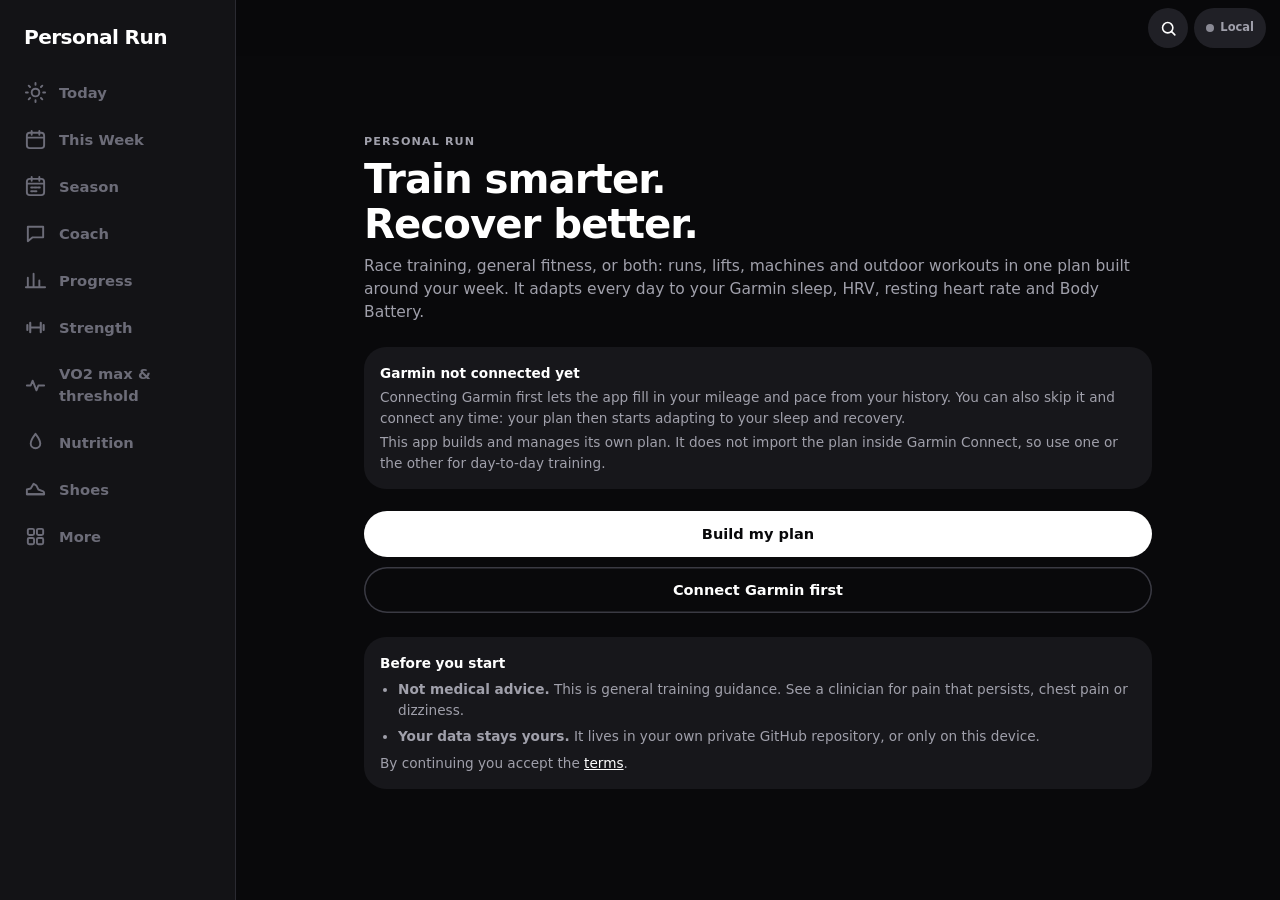
==== commit 96dcb9d1: "General fitness mode: setup asks race/fitness/both, cardio picker, rolling cardio+lift plan, race se" ====
--- a/index.html
+++ b/index.html
@@ -1329,6 +1329,19 @@
 .shinrem2 .shinlink { display: flex; align-items: center; gap: 12px; flex: 1; min-width: 0; text-decoration: none; color: inherit; }
 .shinrem2 .shinlink > span:nth-child(2) { display: grid; flex: 1; min-width: 0; }
 .shinrem2 small { color: var(--muted); }
+/* race prep */
+.pt { display: grid; gap: 8px; margin-top: 10px; }
+.pt-row { display: grid; grid-template-columns: 22px minmax(0, 1fr); gap: 10px; align-items: start; }
+.pt-row b { display: block; font-size: .92rem; }
+.pt-row small { display: block; color: var(--muted); font-size: .8rem; margin-top: 1px; }
+.pt-ck { width: 22px; height: 22px; border-radius: 50%; border: 2px solid var(--line); display: grid; place-items: center; font-size: .75rem; font-weight: 800; }
+.pt-row.dn .pt-ck { background: var(--green); border-color: var(--green); color: #0b0b0b; }
+.pt-row.dn b { color: var(--muted); }
+.cs-grid { display: grid; grid-template-columns: repeat(4, minmax(0, 1fr)); gap: 8px; margin-top: 8px; }
+.cs-grid > div { background: var(--card2); border-radius: 12px; padding: 8px 6px; text-align: center; }
+.cs-grid b { display: block; font-size: 1.05rem; }
+.cs-grid span { display: block; font-size: .7rem; color: var(--muted); }
+.fl-sum { border-top: 1px solid var(--line); margin-top: 10px; padding-top: 8px; }
 
 </style>
 </head>
@@ -2172,6 +2185,8 @@
 function generate(state) {
   var prof = Object.assign(defaultProfile(), state.profile || {});
   setWeekStart(prof.weekStart || 0);
+  /* general fitness: size the session slots from the cardio you do, not from running mileage */
+  if (prof.focus === 'fitness') { var cdN = clamp(+prof.cardioDays || 3, 1, 7); prof.runDays = Math.max(3, cdN); prof.mpw = Math.max(+prof.mpw || 0, cdN * 4); prof.longest = Math.max(+prof.longest || 0, 4); prof.goalType = 'fitness'; }
   var elite = prof.level === 'elite';
   var baseM = METHODS[prof.method] || METHODS.balanced;
   /* sub-elite / very experienced: higher peak mileage (about 62 mi for a half, 72 for a marathon in a balanced style), a second key session every week, medium-long runs,
@@ -2188,7 +2203,7 @@
   var otherEvents = events.filter(function (e) { return aEvents.indexOf(e) < 0 && e.date >= start; });
   var last = aEvents.length ? aEvents[aEvents.length - 1].date : addD(start, 7 * 16);
   var nWeeks = Math.max(4, Math.floor(diffD(start, monday(last)) / 7) + 1);
-  if (!aEvents.length) nWeeks = 16;
+  if (!aEvents.length) nWeeks = Math.max(16, Math.floor(diffD(start, today()) / 7) + 13);   /* no race: a rolling plan that always runs at least 12 weeks ahead */
 
   /* fitness at the start */
   var v0 = null;
@@ -2305,7 +2320,40 @@
       return Object.assign({}, p, { timed: true, min: reps * 10, title: (p.type === 'long' ? 'Long run' : p.type === 'recovery' ? 'Recovery run' : 'Easy run') + ', run-walk', steps: [{ k: 'rep', n: reps, work: { min: 9 }, z: 'E', rec: { min: 1, walk: true }, effort: 'easy, then a 1-minute walk' }], note: 'Run 9 minutes, walk 1, ' + reps + ' times. Walk breaks lower the impact without costing fitness.' });
     }); });
   });
+  if (prof.focus === 'fitness') fitnessCardio(weeks, prof);
   return { comeback: cbInfo, start: lead[0] || start, weekStart: start, lead: lead, weeks: weeks, events: events, aEvents: aEvents, method: method, profile: prof, v0: v0 };
+}
+/* General fitness: the plan's run slots become the cardio you chose (runs, treadmill, elliptical, bike, rower, outdoor rides,
+   swims, incline walks), rotated through the week, with the same easy / longer / interval structure and progression. */
+var CARDIO = {
+  run: { t: 'Outdoor run', run: true }, tread: { t: 'Treadmill run', run: true, tread: true },
+  ellip: { t: 'Elliptical', f: 1, iv: '6 × 2 min hard (RPE 7–8) with 2 min easy' }, bike: { t: 'Indoor bike', f: 1, iv: '8 × 1 min hard (RPE 8) with 1 min easy' },
+  row: { t: 'Rower', f: 0.8, iv: '6 × 500 m hard (RPE 7–8) with 2 min easy' }, cycle: { t: 'Outdoor ride', f: 1.6, max: 150, iv: '5 × 3 min hard on a hill or into the wind, 3 min easy' },
+  swim: { t: 'Swim', f: 0.8, iv: '8 × 50 yd hard with 30 s rest' }, walk: { t: 'Incline walk', f: 1.2, iv: '5 × 3 min at a steep incline, 2 min flat' },
+  stairs: { t: 'Stair climber', f: 0.8, iv: '6 × 2 min brisk with 1 min easy' }, hike: { t: 'Hike', f: 2, max: 180, iv: '' }
+};
+function fitnessCardio(weeks, prof) {
+  var types = (prof.cardio && prof.cardio.length ? prof.cardio : ['ellip', 'bike']).filter(function (k) { return CARDIO[k]; }), n = +prof.cardioDays, k = 0;
+  if (!types.length) types = ['ellip'];
+  weeks.forEach(function (w) {
+    var seen = 0;
+    w.days.forEach(function (d) {
+      d.parts = d.parts.map(function (p) {
+        if (!isRun(p) || p.type === 'race') return p;
+        seen++;
+        if (n >= 0 && prof.cardioDays != null && seen > n) return restPart('Rest & recover', 'Full rest or an easy walk. Mobility welcome.');
+        var c = CARDIO[types[k++ % types.length]], base = Math.round((p.mi || 3) * 10);
+        if (c.run) return Object.assign({}, p, c.tread ? { treadmill: true, title: p.type === 'long' ? 'Longer treadmill run' : p.title.replace(/^Easy run/, 'Treadmill run') } : {});
+        var min = p.type === 'long' ? clamp(Math.round(base * c.f / 5) * 5, 35, c.max || 75) : p.type === 'speed' ? clamp(Math.round(base * 0.9 / 5) * 5, 25, 50) : clamp(Math.round(base * c.f / 5) * 5, 20, Math.min(60, c.max || 60));
+        var title = c.t + (p.type === 'long' ? ', longer steady' : p.type === 'speed' && c.iv ? ' intervals' : ', easy'), note = p.type === 'speed' && c.iv ? '10 min easy, then ' + c.iv + ', then 5–10 min easy.' : p.type === 'long' ? 'Steady, conversational effort the whole way (RPE 3–4). This is your week\'s endurance session.' : 'Easy, conversational effort (RPE 3–4).';
+        return { type: 'cross', role: p.role, title: title, min: min, note: note, cardio: true, ckind: types[(k - 1) % types.length], from: p.title };
+      });
+    });
+    w.tot = totals(w.days);
+    var cm = 0, cn = 0; w.days.forEach(function (d) { d.parts.forEach(function (p) { if (p.cardio || (isRun(p) && p.type !== 'race')) { cn++; cm += p.min || Math.round((p.mi || 0) * 10); } }); });
+    w.tot.cardioMin = cm; w.tot.cardio = cn;
+    w.notes = [w.n === 1 ? 'First week. Keep easy sessions conversational and lifting loads around RPE 6–7.' : w.cut ? 'Easier week: shorter sessions so your body absorbs the work.' : 'Sessions build a little each week. Easy days stay easy; the interval day is the only hard cardio.'];
+  });
 }
 
 /* Comeback weeks: runs by time, not distance; walk breaks after a long layoff (or if you asked for them);
@@ -2844,6 +2892,22 @@
     /* personal shin-load ceiling: trims easy and long runs in this week and next when the plan asks for more */
     var sh = analysis && analysis.shin;
     if (sh && st.profile && st.profile.injuryProne && (st.prefs || {}).shinCap !== false && w.end >= today() && w.start <= addD(today(), 7) && w.phase.key !== 'race' && w.phase.key !== 'taper') guarded(w, 'Shin-load ceiling', function () { capWeek(w, sh.ceiling, zz); });
+    /* single-run spike guard: no easy or long run more than 10% longer than your longest run in the last 30 days
+       (Frandsen et al., BJSM 2025: single-session spikes, not weekly totals, predicted running injuries) */
+    if ((st.prefs || {}).spikeCap !== false && w.end >= today() && w.start <= addD(today(), 13)) guarded(w, 'Single-run spike guard', function () {
+      var RL = runLogs(st).filter(function (r) { return r.date <= today() && r.mi > 0; });
+      w.days.forEach(function (d) {
+        if (d.date < today() || d.date > addD(today(), 13)) return;
+        var win = RL.filter(function (r) { return r.date < d.date && diffD(r.date, d.date) <= 30; }); if (!win.length) return;
+        var longest = Math.max.apply(null, win.map(function (r) { return r.mi; })), lim = Math.max(2, Math.floor(longest * 1.1 * 10) / 10);
+        d.parts = d.parts.map(function (p) {
+          if (!isRun(p) || !/^(easy|long|recovery)$/.test(p.type) || !(p.mi > lim + 0.05)) return p;
+          var q = scaleRun(p, lim / p.mi, zz); q.mi = lim; q.steps = [run(lim, p.type === 'recovery' ? 'REC' : 'E')]; q.changed = true; q.spikeCap = { from: p.mi, longest: round1(longest) };
+          q.note = 'Capped at ' + lim + ' mi (planned ' + p.mi + '): no run more than 10% longer than your longest in the last 30 days (' + round1(longest) + ' mi). Longer runs come back as your longest run grows.';
+          return q;
+        });
+      });
+    });
     /* never show two rest cards on one day, and drop rest cards next to real sessions */
     w.days.forEach(function (d) {
       var real = d.parts.filter(function (p) { return p.type !== 'rest'; });
@@ -3075,6 +3139,7 @@
   var d = dayAt(w, date); if (!d) return null;
   if (d.parts.some(function (p) { return p.type !== 'rest'; }) || (st.overrides || {})[date]) return null;
   if (rd.level !== 'green' || rd.score < 70) return null;
+  if (st.profile && st.profile.focus === 'fitness') return null;   /* fitness mode: no extra run offers */
   var logs = st.logs || {}, acts = (garmin && garmin.activities) || [], idle = 0;
   for (var i = 1; i <= 4; i++) { var dd = addD(date, -i), l = logs[dd] || {}, active = (l.run && +l.run.mi > 0) || l.lift || acts.some(function (a) { return a.date === dd && (a.run || a.strength); }); if (active) break; idle++; }
   if (idle < 2) return null;
@@ -9046,7 +9111,7 @@
 }
 VIEWS.racepace = function () {
   var ev = evById(App.args[0]); if (!ev) return '<section class="card"><p>Race not found.</p></section>';
-  var d = E.distOf(ev), g = E.parseClock(ev.goal), c = ev.course || null;
+  var d = E.distOf(ev), g = E.parseClock(ev.goal), c = ev.course && ev.course.elev ? ev.course : null;
   if (!(g > 0)) return '<section class="card"><h2>Add a goal time first</h2><p class="small muted">The pacing plan is built from your goal.</p><div class="btns"><a class="btn" href="#/goals">Goals</a></div></section>';
   var hz = raceHeat(ev), rp = E.racePacing(d.mi, g, c && c.elev, hz.pct), days = E.diffD(App.today, ev.date);
   var html = '<div class="pagehead"><div class="eyebrow">' + E.fmtDate(ev.date, { weekday: 'long', month: 'long', day: 'numeric' }) + ' · ' + esc(d.label) + '</div><h1>' + esc(ev.name || d.label) + '</h1><p>Even effort for a ' + E.clock(g) + ' finish' + (c ? ' on this course' : ' on a flat course') + ': slower up the hills, a little quicker down them.</p></div>';
@@ -13684,7 +13749,7 @@
   /* the course: hills and heat */
   evs.forEach(function (e) {
     var dd = E.diffD(App.today, e.date); if ((e.priority || 'A') === 'C') return;
-    if ((e.course === 'hilly' || e.course === 'rolling') && dd <= 84 && dd >= 7 && prefs.hillPrep !== e.id) out.push({ id: 'hill-' + e.id, pri: 4, tone: 'act', title: 'Get ready for a ' + e.course + ' course', seen: (e.name || 'Your race') + ' is ' + plural(Math.round(dd / 7), 'week') + ' away on a ' + e.course + ' course.', change: 'Run long runs on routes with similar climbs, swap strides for 6–8 × 60-second hill repeats once a week, and practise relaxed downhills with short, quick steps.', plan: 'Same days and distances; long-run and easy-run days get a hill reminder.', expect: 'Hills run in training cost far less on race day, and downhill practice spares your quads in the last miles.', act: { pref: { hillPrep: e.id } }, label: 'Add hill prep' });
+    if ((evTerrain(e) === 'hilly' || evTerrain(e) === 'rolling') && !courseStats(e) && dd <= 84 && dd >= 7 && prefs.hillPrep !== e.id) out.push({ id: 'hill-' + e.id, pri: 4, tone: 'act', title: 'Get ready for a ' + e.course + ' course', seen: (e.name || 'Your race') + ' is ' + plural(Math.round(dd / 7), 'week') + ' away on a ' + e.course + ' course.', change: 'Run long runs on routes with similar climbs, swap strides for 6–8 × 60-second hill repeats once a week, and practise relaxed downhills with short, quick steps.', plan: 'Same days and distances; long-run and easy-run days get a hill reminder.', expect: 'Hills run in training cost far less on race day, and downhill practice spares your quads in the last miles.', act: { pref: { hillPrep: e.id } }, label: 'Add hill prep' });
     if (+e.temp >= 65 && dd <= 28 && dd >= 5 && prefs.heatPrep !== e.id) out.push({ id: 'heat-' + e.id, pri: 4, tone: 'act', title: 'Get used to the heat', seen: 'You expect about ' + e.temp + '°F for ' + (e.name || 'your race') + ', ' + plural(dd, 'day') + ' away.', change: 'For the next two to three weeks, do 3–4 easy runs a week in the warmest part of the day, with an extra layer, or indoors on a warm treadmill. Add electrolytes on runs over an hour.', plan: 'Same runs; easy days get a heat reminder. Expect slower paces on those runs. That\'s fine.', expect: 'Ten to fourteen days of heat exposure lowers your heart rate at the same pace and makes you sweat sooner. On race day, if it\'s above 70°F, start 10–20 s/mi slower than goal pace.', act: { pref: { heatPrep: e.id } }, label: 'Add heat prep' });
   });
   /* threshold retest */
@@ -13845,7 +13910,7 @@
   var h = _more32(), i = h.indexOf('<a href="#/hrzones"'); if (i < 0) i = h.indexOf('<a href="#/zones"'); if (i < 0) return h;
   return h.slice(0, i) + '<a href="#/intake">Running background<span class="v">' + (INTK().at ? 'done' : 'not filled in') + '</span><span class="chev">›</span></a><a href="#/rchecks">Strength checks<span class="v">' + (rcLast() ? (rcDue() ? 'due' : fmtD(rcLast().date, { month: 'short', day: 'numeric' })) : 'not done') + '</span><span class="chev">›</span></a>' + h.slice(i);
 };
-ACTIONS['ev-course'] = function (a) { sheetCtx.ev.course = sheetCtx.ev.course === a.v ? '' : a.v; $$('[data-act="ev-course"]').forEach(function (x) { x.setAttribute('aria-pressed', String(JSON.parse(x.dataset.arg).v === sheetCtx.ev.course)); }); };
+ACTIONS['ev-course-old'] = function (a) { sheetCtx.ev.course = sheetCtx.ev.course === a.v ? '' : a.v; $$('[data-act="ev-course"]').forEach(function (x) { x.setAttribute('aria-pressed', String(JSON.parse(x.dataset.arg).v === sheetCtx.ev.course)); }); };
 App.p32 = { coachFindings: coachFindings, st: st, openSheet: function (k, a) { openSheet(k, a || {}); }, closeSheet: function () { closeSheet(); }, ikFindings: ikFindings, pnFindings: pnFindings, rcAssess: rcAssess, ikPeakEver: ikPeakEver, painCard: painCard };
 
 /* ================= Treadmill walks: log the incline, and the coach sets the next one ================= */
@@ -14334,6 +14399,508 @@
   return { ws: ws, srpe: Math.round(srpe), garmin: Math.round(gl), n: n, rated: rated };
 };
 
+/* ================= Race-specific prep: the real course, the expected weather and a fueling plan built for you =================
+   About 12 weeks out the app asks for the course GPX, start time and expected temperature. The course is analyzed
+   (climb, descents, where the hills fall), training adds course-matched hills, the pacing plan calls out each climb,
+   and fueling is sized to your weight and rehearsed on long runs, with a log of what worked. */
+
+/* ---------- terrain (flat/rolling/hilly) lives in ev.terrain; ev.course is only ever the GPX course ---------- */
+function evTerrain(ev) { var s = courseStats(ev); return s ? s.terrain : ev.terrain || (typeof ev.course === 'string' ? ev.course : ''); }
+ACTIONS['ev-course'] = function (a) {
+  var cur = sheetCtx.ev.terrain || (typeof sheetCtx.ev.course === 'string' ? sheetCtx.ev.course : '');
+  sheetCtx.ev.terrain = cur === a.v ? '' : a.v; if (typeof sheetCtx.ev.course === 'string') delete sheetCtx.ev.course;
+  $$('[data-act="ev-course"]').forEach(function (x) { x.setAttribute('aria-pressed', String(JSON.parse(x.dataset.arg).v === sheetCtx.ev.terrain)); });
+};
+var _evSheet34 = SHEETS.event;
+SHEETS.event = function (a) {
+  var h = _evSheet34(a), e = sheetCtx.ev || {}, t = e.terrain || (typeof e.course === 'string' ? e.course : '');
+  if (typeof e.course === 'string') { e.terrain = t; delete e.course; }
+  return h.replace(/data-act="ev-course" data-arg="([^"]*)" aria-pressed="(true|false)"/g, function (m, arg) { var v = ''; try { v = JSON.parse(arg.replace(/&quot;/g, '"')).v; } catch (x) { v = ''; } return 'data-act="ev-course" data-arg="' + arg + '" aria-pressed="' + (v === t) + '"'; })
+    + (e.course && e.course.elev ? '' : '<p class="tiny muted">Tip: upload the course GPX on the race plan page and the terrain is worked out for you.</p>');
+};
+
+/* ---------- reading the course ---------- */
+function courseStats(ev) {
+  var c = ev && ev.course; if (!c || !c.elev || c.elev.length < 10) return null;
+  if (c._s && c._s.n === c.elev.length) return c._s;
+  var E1 = c.elev, n = E1.length, mi = c.mi || (n - 1) / 10, gain = 0, loss = 0;
+  for (var i = 1; i < n; i++) { var dz = E1[i] - E1[i - 1]; if (dz > 0) gain += dz; else loss -= dz; }
+  /* climbs: rises of 30+ ft over 0.3+ mi; a climb ends when the road drops 15+ ft below its high point */
+  var climbs = [], st0 = 0, pk = 0;
+  for (var k = 1; k < n; k++) {
+    if (E1[k] > E1[pk]) pk = k;
+    if (E1[k] < E1[st0] || (E1[pk] - E1[st0] < 10 && E1[k] <= E1[st0] + 4)) { st0 = k; pk = k; continue; }   /* slide the start along flats and dips */
+    if (E1[pk] - E1[k] >= 15 || k === n - 1) {
+      var rise = E1[pk] - E1[st0], len = (pk - st0) / 10;
+      if (rise >= 30 && len >= 0.3) climbs.push({ at: st0 / 10, len: Math.round(len * 10) / 10, gain: Math.round(rise), grade: Math.round(rise / (len * 5280) * 1000) / 10 });
+      st0 = k; pk = k;
+    }
+  }
+  climbs.sort(function (a, b) { return b.gain - a.gain; });
+  var top = climbs.slice(0, 4).sort(function (a, b) { return a.at - b.at; }), late = climbs.filter(function (x) { return x.at >= mi * 0.6; });
+  var big = 0, bi = 0; for (var d = 0; d + 10 < n; d++) { var drop = E1[d] - E1[d + 10]; if (drop > big) { big = drop; bi = d; } }
+  var fpm = gain / Math.max(1, mi), bigClimb = climbs.some(function (x) { return x.gain >= 50 || x.grade >= 2.5; }), terrain = fpm >= 40 ? 'hilly' : fpm >= 15 || bigClimb ? 'rolling' : 'flat';
+  var s = { n: n, mi: mi, gain: Math.round(gain), loss: Math.round(loss), fpm: Math.round(fpm), terrain: terrain, climbs: top, all: climbs.length, late: late.sort(function (a, b) { return a.at - b.at; }), longest: climbs.slice().sort(function (a, b) { return b.len - a.len; })[0] || null, descent: big >= 25 ? { at: bi / 10, drop: Math.round(big) } : null };
+  try { Object.defineProperty(c, '_s', { value: s, enumerable: false, configurable: true }); } catch (e) { /* ignore */ }
+  return s;
+}
+/* expected race-day heat: the real forecast in the last two weeks, otherwise the temperature you expect */
+var _raceHeat34 = raceHeat;
+raceHeat = function (ev) {
+  var r = _raceHeat34(ev); if (r && r.w) return r;
+  if (+ev.temp > 0) { var t = +ev.temp, dew = ev.dew != null ? +ev.dew : t - 15; return { pct: E.heatPct(dew, t, (GX().acclim || {}).heat || 0), w: null, expected: t }; }
+  return r;
+};
+
+/* ---------- fueling sized to you ---------- */
+function bodyKg() { var p = st().profile || {}, w = (GX().who || {}).kg; return +p.weightKg || +w || null; }
+function raceFuelPlan(ev) {
+  var d = E.distOf(ev), kg = bodyKg() || 75, lb = Math.round(kg * 2.2046), g = E.parseClock(ev.goal) || d.mi * 540, hrs = g / 3600, full = d.key === 'full';
+  /* in-race carbs: what the gut can absorb, not body size; longer and harder races sit higher in the range */
+  var gHr = hrs < 1.25 ? 0 : full ? (hrs > 3.75 ? 60 : 75) : (hrs > 1.75 ? 50 : 40);
+  var pre = Math.round(kg * (d.mi >= 13 ? 1.5 : 1) / 5) * 5, preH = d.mi >= 13 ? 3 : 2;
+  var sw = ((st().prefs || {}).sweat || []).slice(-1)[0], heat = raceHeat(ev), hotish = (heat.expected || (heat.w && heat.w.temp) || 55) >= 65;
+  var oz = sw ? Math.round(sw.ozh * (hotish ? 1.15 : 0.9)) : null, drinkOz = oz ? Math.min(28, Math.max(12, Math.round(oz * 0.6))) : (hotish ? 20 : 14);
+  var sodium = hotish ? 500 : 300;
+  return { kg: kg, lb: lb, gHr: gHr, pre: pre, preH: preH, drinkOz: drinkOz, sodium: sodium, hrs: hrs, full: full, mi: d.mi, gel: +((st().prefs || {}).gelG) || 25, sweatOz: oz };
+}
+function breakfastIdeas(g) {
+  var menu = [['Plain bagel', 50], ['2 tbsp honey or jam', 30], ['Banana', 27], ['16 oz sports drink', 28], ['2 slices white toast', 26], ['Cup of oatmeal (cooked)', 27], ['Small white rice bowl (1 cup)', 45], ['Glass of juice (8 oz)', 26]];
+  var out = [], t = 0, pick = [0, 1, 2, 3, 4, 7];
+  for (var i = 0; i < pick.length && t < g - 10; i++) { out.push(menu[pick[i]]); t += menu[pick[i]][1]; }
+  return { items: out, total: t };
+}
+function fuelLog() {
+  var L = st().logs || {}, out = [];
+  Object.keys(L).sort().forEach(function (d) { var r = L[d] && L[d].run; if (!r || !(+r.mi >= 6) && !(+r.sec >= 4500)) return; if (r.pre || r.gels != null || r.gut) out.push({ d: d, mi: r.mi, sec: r.sec, pre: r.pre, preT: r.preT, gels: r.gels, gut: r.gut, late: r.late }); });
+  return out.slice(-12);
+}
+function fuelLogSummary() {
+  var F = fuelLog(); if (!F.length) return null;
+  var good = F.filter(function (x) { return x.gut === 'fine' && x.late !== 'faded'; }), bad